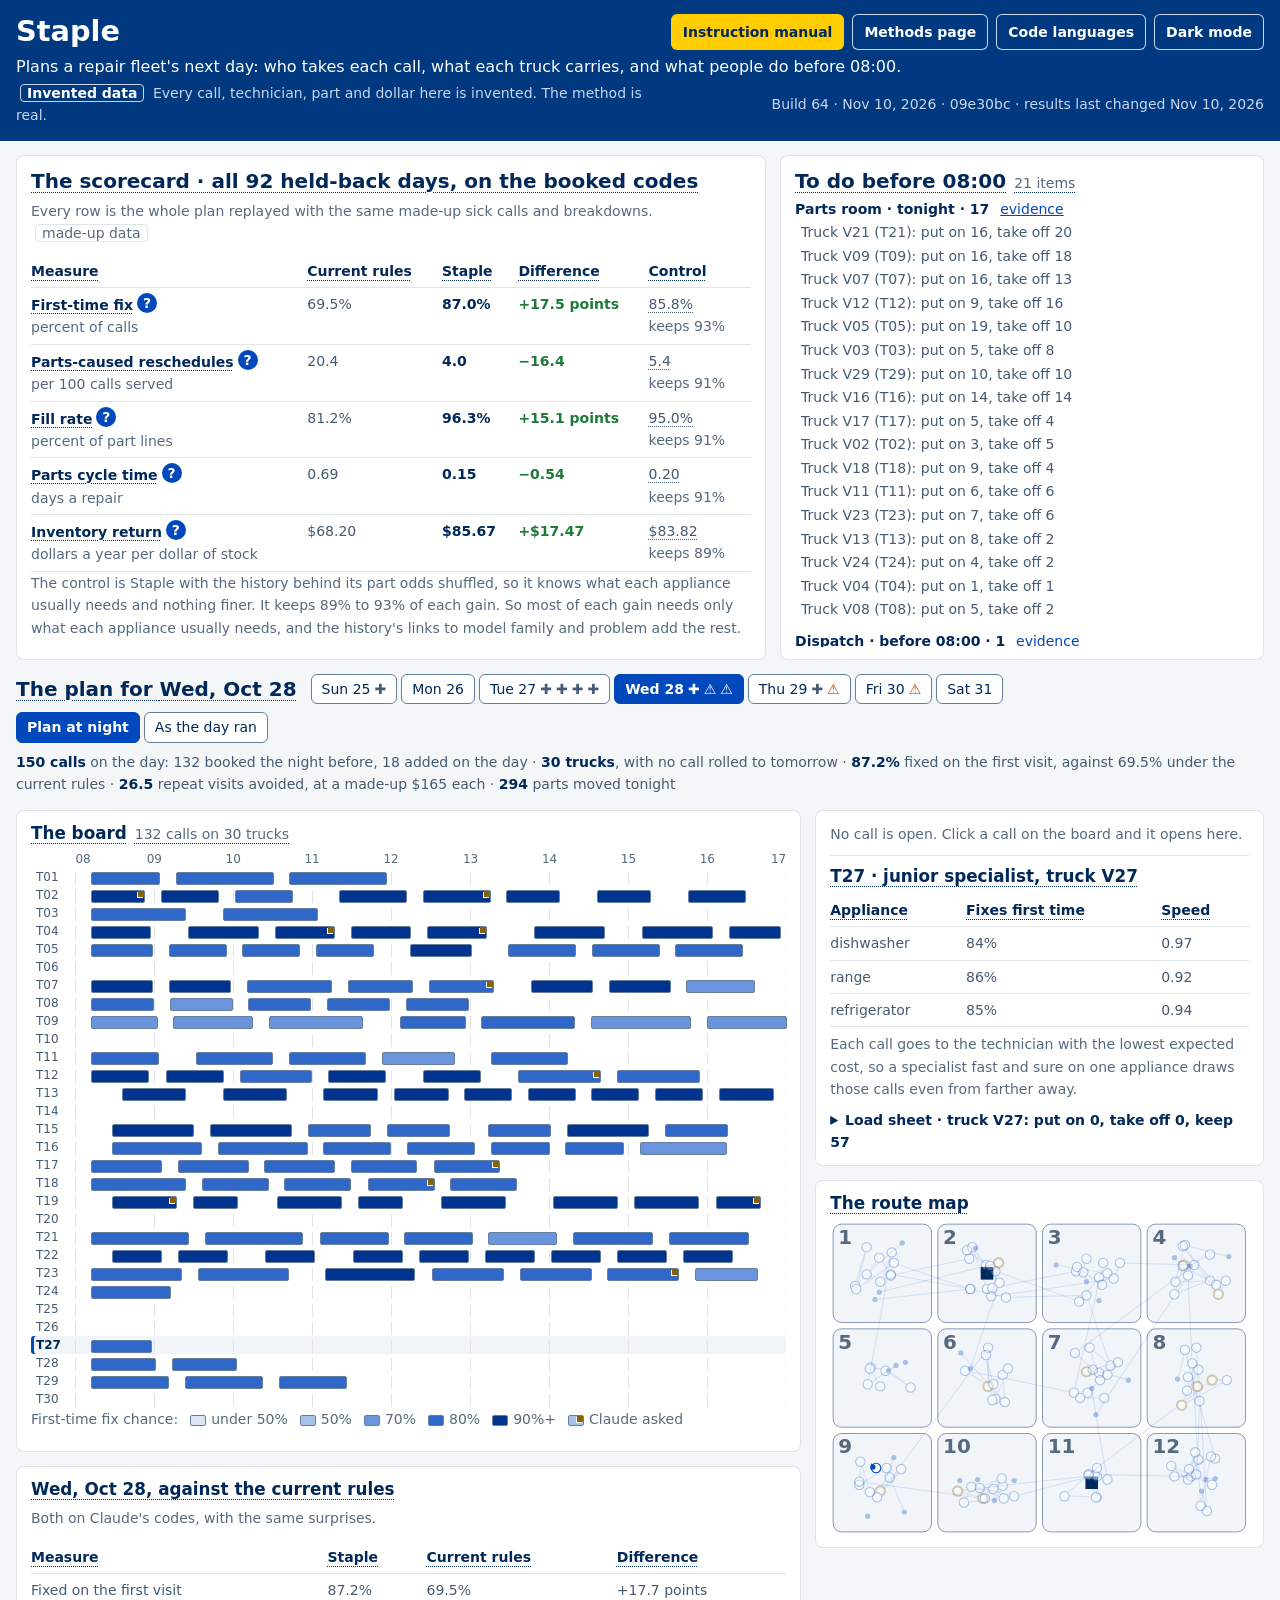
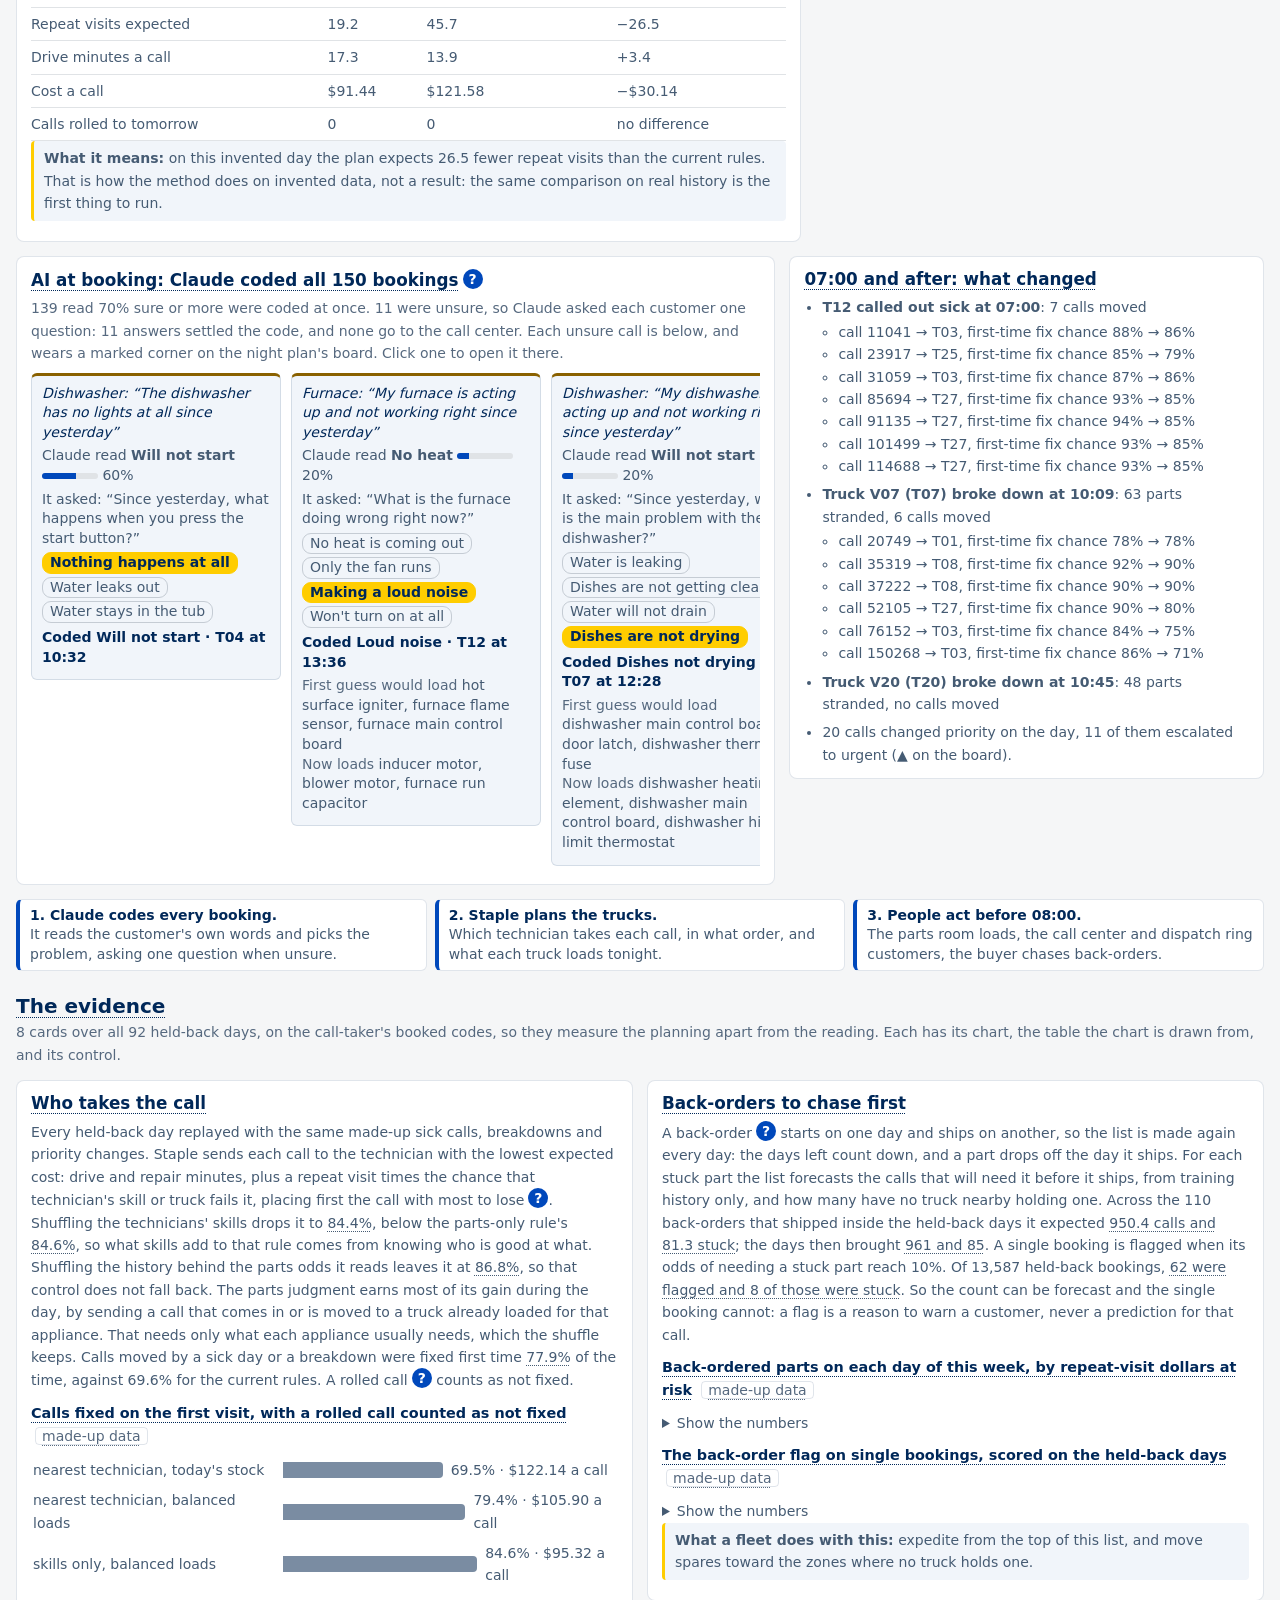
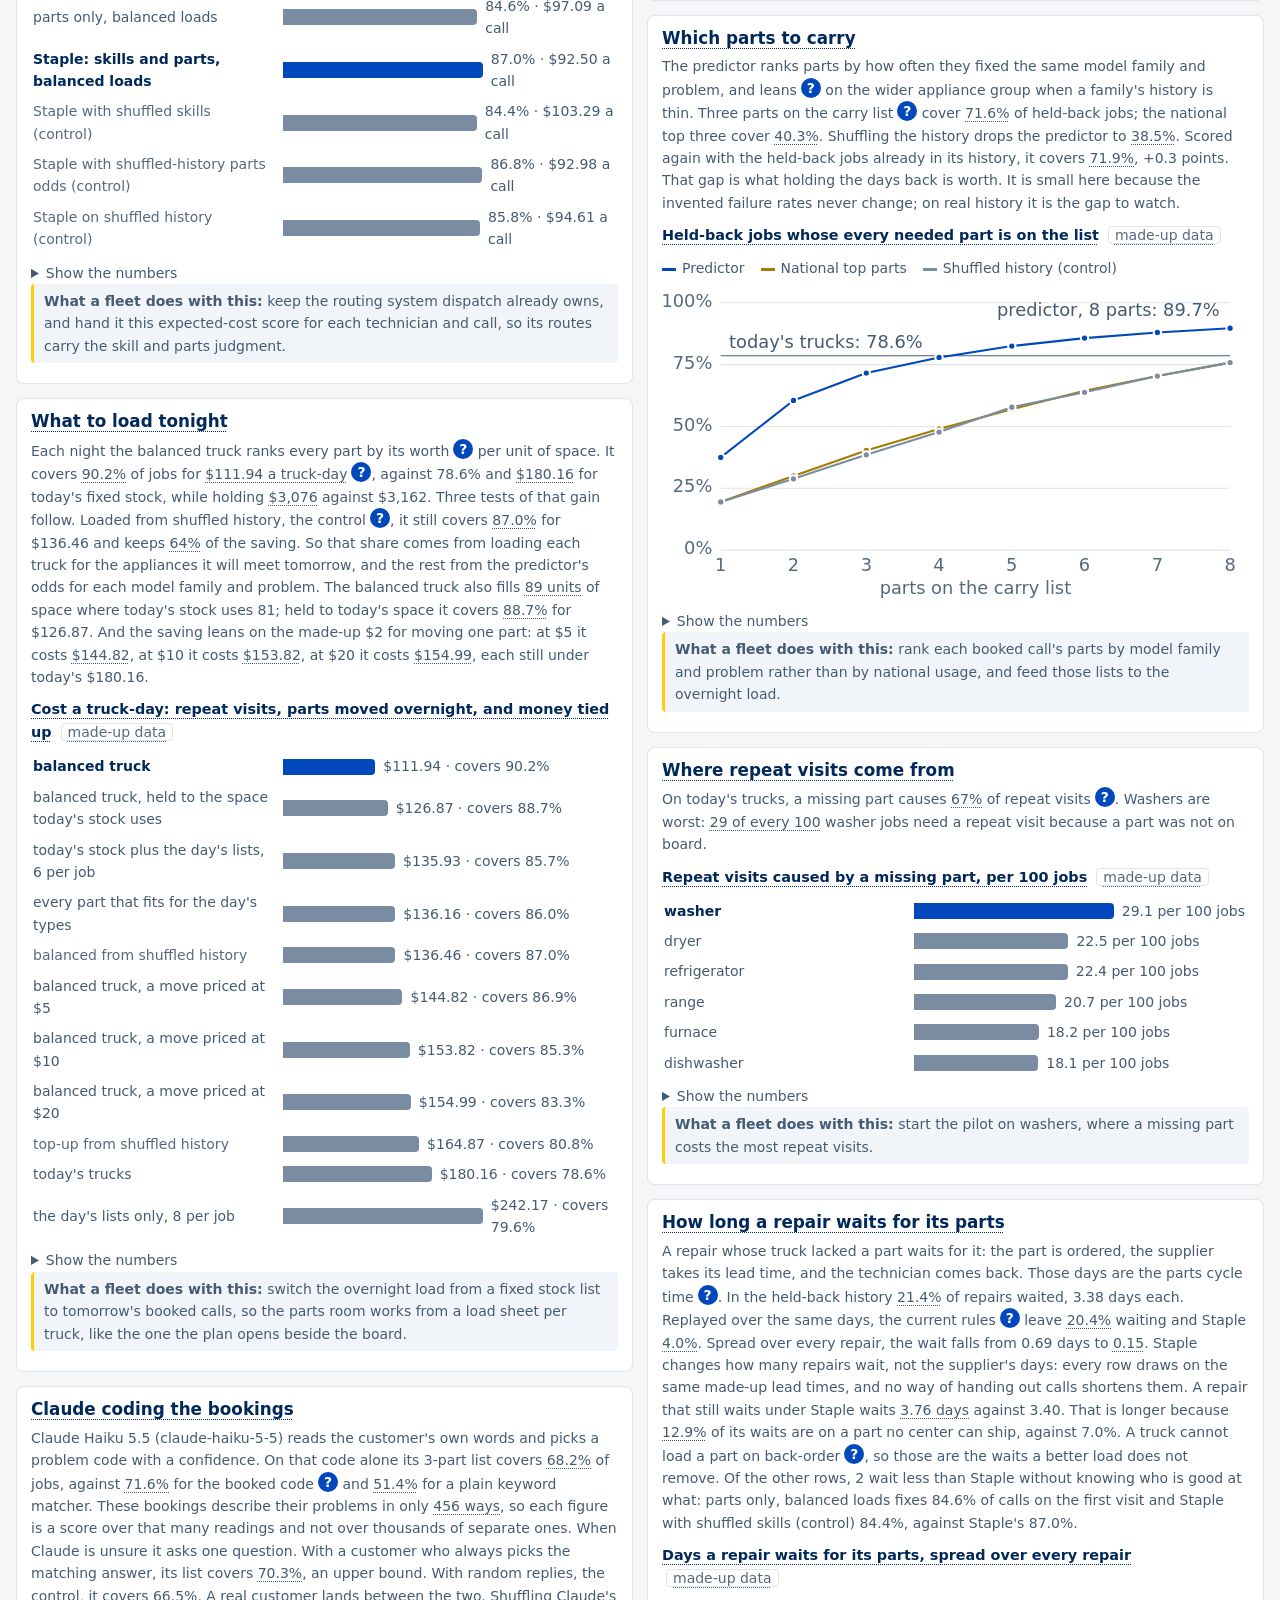
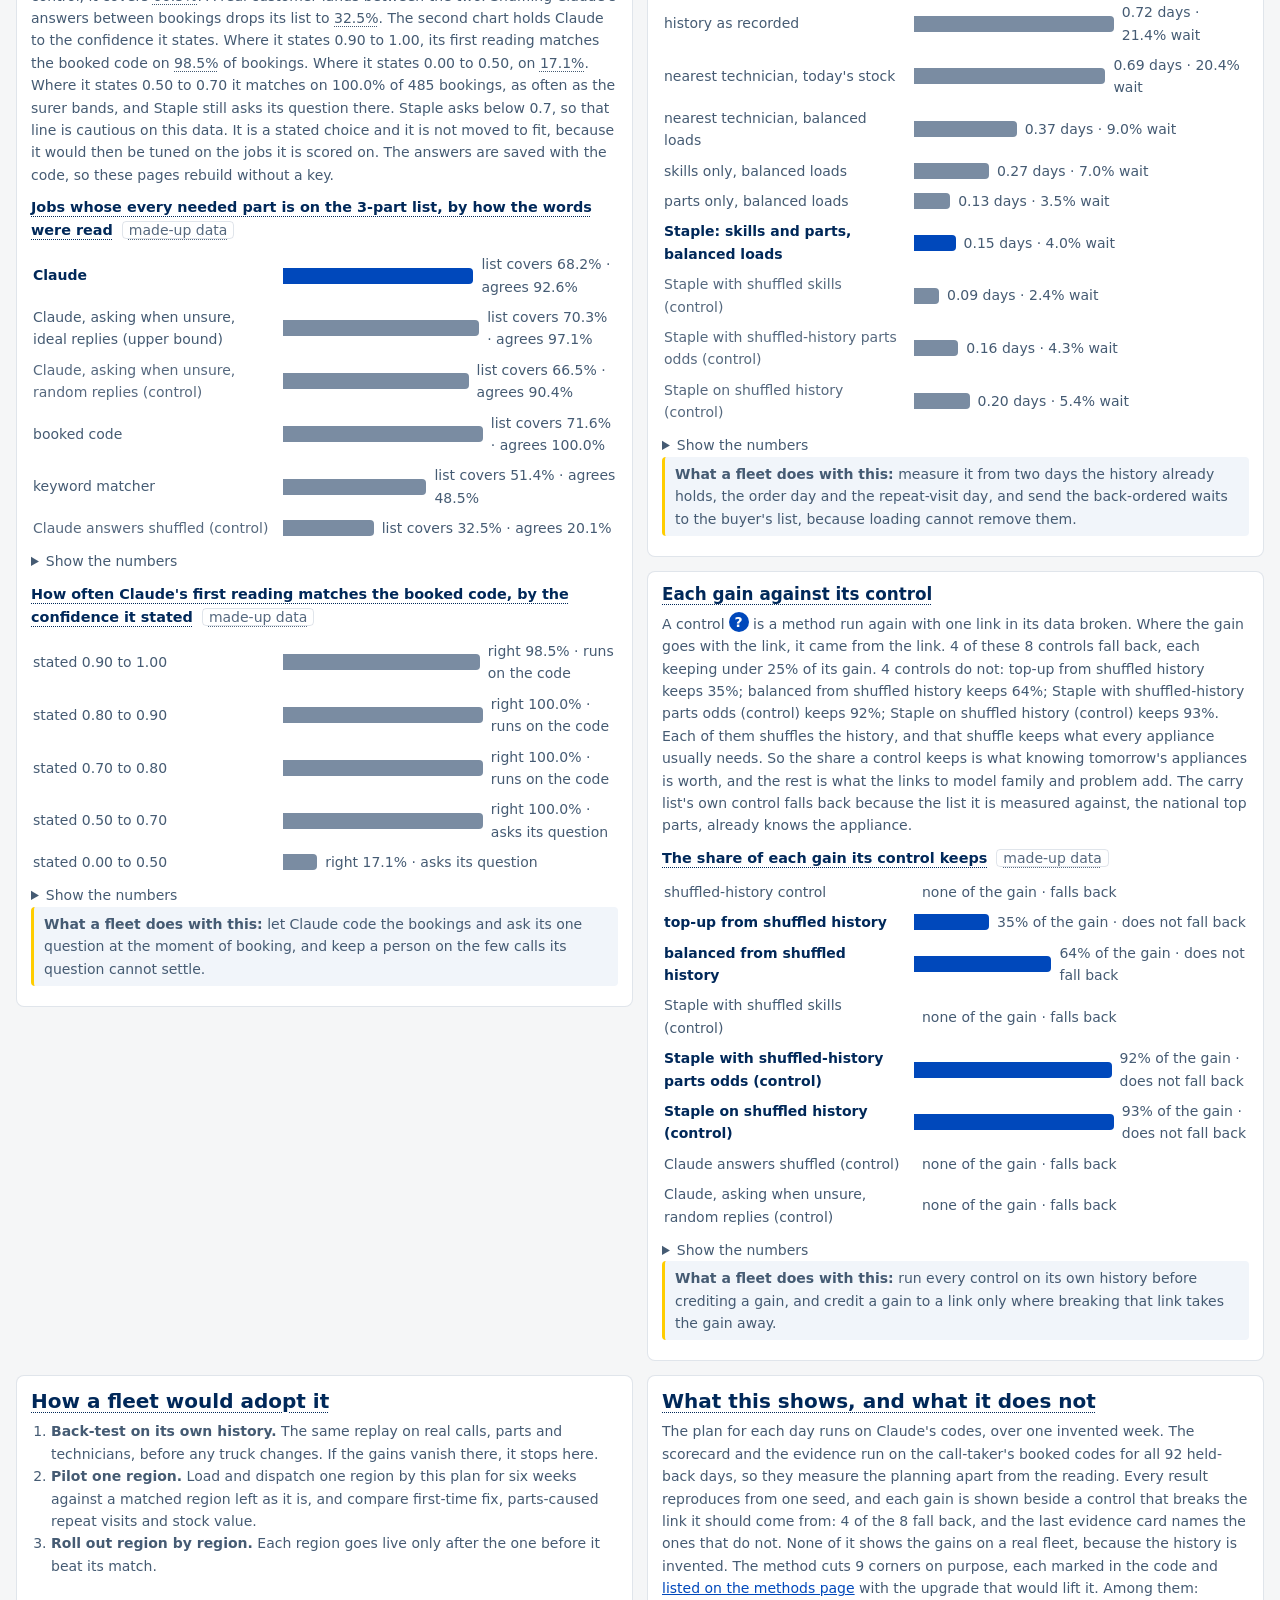
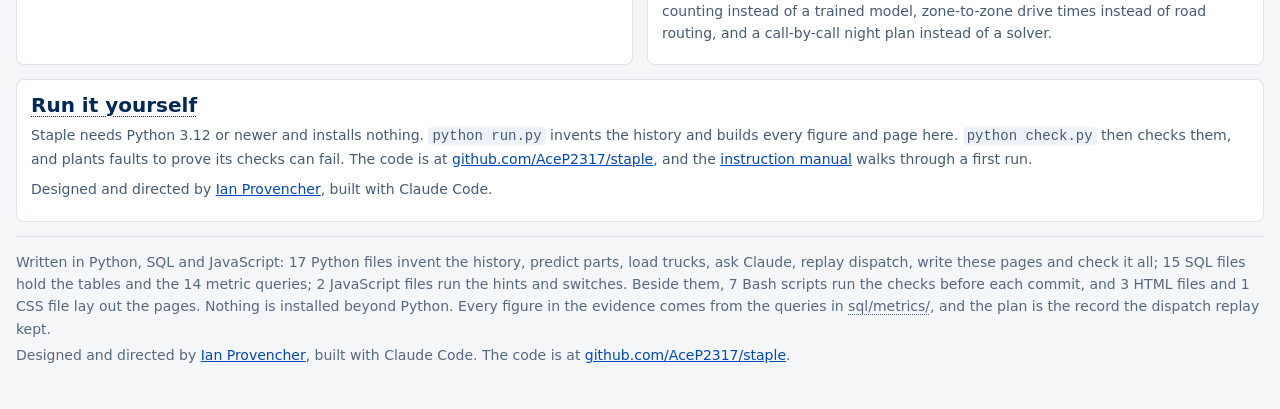
==== docs/index.html @ d25980f0 "The published pages, rebuilt with the stamp of the license and picture change" ====
<!doctype html>
<html lang="en" data-theme="light"><head><meta charset="utf-8"><meta name="viewport" content="width=device-width, initial-scale=1"><title>Staple report</title><meta name="description" content="Plans a repair fleet&#x27;s next day: who takes each call, what each truck carries, and what people do before 08:00."><meta property="og:type" content="website"><meta property="og:site_name" content="Staple"><meta property="og:title" content="Staple report"><meta property="og:description" content="Plans a repair fleet&#x27;s next day: who takes each call, what each truck carries, and what people do before 08:00."><meta property="og:url" content="https://acep2317.github.io/staple/"><meta property="og:image" content="https://acep2317.github.io/staple/card.png?v=1"><meta property="og:image:width" content="1200"><meta property="og:image:height" content="630"><meta property="og:image:alt" content="Staple: Plans a repair fleet&#x27;s next day: who takes each call, what each truck carries, and what people do before 08:00."><meta name="twitter:card" content="summary_large_image"><link rel="icon" href="icon.svg" type="image/svg+xml"><link rel="icon" href="icon-32.png" sizes="32x32"><link rel="apple-touch-icon" href="apple-touch-icon.png"><style>:root{color-scheme:light;--band:#003980;--band-ink:#ffffff;--band-2:#c9d6ea;--cta:#ffcd00;--cta-ink:#002859;
--page:#f5f6f7;--surface:#ffffff;--tint:#f1f5fa;--ink:#002859;--ink-2:#455b73;--muted:#56697f;--grid:#e0e3e6;
--axis:#c5ccd4;--edge:#677f9e;--dim:#7a8ca2;--s1:#0048bb;--s2:#a67c00;--ask:#8a6100;--ring:rgba(0,40,89,.12);--link:#0048bb;--code:#eef2f7;
--c1:#dbe6f6;--c2:#a6c1ea;--c3:#6a95dc;--c4:#2f68c8;--c5:#00348f;--on-lo:#002859;--on-3:#002859;--on-hi:#ffffff;--warn:#c2410c;--crit:#b42318;--good:#1f7a3a;--faint:.3}
:root[data-theme="dark"]{color-scheme:dark;--band:#001733;--band-ink:#f0f4fa;--band-2:#a9bad3;--cta:#ffcd00;
--cta-ink:#001733;--page:#00142e;--surface:#0b2244;--tint:#10284d;--ink:#f0f4fa;--ink-2:#b4c2d4;--muted:#97a8bc;
--grid:#1c3557;--axis:#2a4a72;--edge:#7c98c4;--dim:#6f89ac;--s1:#5b8def;--s2:#c99700;--ask:#ffcd00;--ring:rgba(255,255,255,.12);--link:#8fb3ff;--code:#132c52;
--c1:#18335c;--c2:#27508f;--c3:#5087da;--c4:#7ea5ea;--c5:#bfd4fa;--on-lo:#f0f4fa;--on-3:#00142e;--on-hi:#00142e;--warn:#fb923c;--crit:#f87171;--good:#4ade80;--faint:.55}
*{box-sizing:border-box}[hidden]{display:none!important}
body{margin:0;background:var(--page);color:var(--ink-2);font:16px/1.6 system-ui,-apple-system,"Segoe UI",sans-serif}
a{color:var(--link)}
:focus-visible{outline:2px solid var(--s1);outline-offset:1px}
.band{background:var(--band);color:var(--band-ink)}
.band-in{max-width:960px;margin:0 auto;padding:14px 16px;display:grid;grid-template-columns:minmax(0,1fr) auto;gap:2px 24px;align-items:center}
.band h1{font-size:1.8rem;line-height:1.1;margin:0;color:var(--band-ink)}
.band .lede{grid-column:1/-1;margin:2px 0 0;color:var(--band-ink)}
.band .inv{margin:0;font-size:.875rem;color:var(--band-2)}
.band .invented{color:var(--band-ink);border-color:var(--band-2);font-weight:700;margin-right:4px}
.band .stamp{margin:0;font-size:.875rem;color:var(--band-2)}
.band .inv+.stamp{text-align:right}
.band :focus-visible{outline-color:var(--band-ink)}
.actions{display:flex;flex-wrap:wrap;gap:8px;justify-content:flex-end}
.btn{display:inline-block;background:var(--cta);color:var(--cta-ink);font:inherit;font-weight:700;font-size:.875rem;text-decoration:none;
border-radius:6px;padding:7px 12px;border:0;cursor:pointer}
.btn.ghost{background:transparent;color:var(--band-ink);box-shadow:inset 0 0 0 1px var(--band-2)}
.btn.ghost[aria-pressed="true"]{background:var(--band-ink);color:var(--band);box-shadow:none}
.btn:hover{filter:brightness(1.06)}
main{max-width:960px;margin:0 auto;padding:20px 16px 48px}
h2{font-size:1.25rem;line-height:1.3;color:var(--ink);margin:0 0 8px}h3{font-size:1.05rem;line-height:1.3;color:var(--ink);margin:22px 0 6px}
h4{font-size:.875rem;color:var(--ink);margin:0 0 2px}
.hint-key{font-size:.875rem;color:var(--muted);margin:0 0 4px}
.note{border:1px solid var(--ring);background:var(--surface);border-left:4px solid var(--cta);border-radius:8px;padding:12px 14px;margin:14px 0 18px}
.score{width:100%;margin:2px 0 0}.score th,.score td{padding:5px 12px 5px 0;white-space:normal}
.score .m{font-weight:700;color:var(--ink)}.score .unit,.score .keeps{display:block;font-weight:400;color:var(--muted);font-size:.875rem}
.score .ours{font-weight:700;color:var(--ink)}.score .gain{font-weight:700;color:var(--good);white-space:nowrap}.score .keeps{white-space:nowrap}
section{margin:36px 0}section>p{margin:0 0 12px}
figure{margin:0;background:var(--surface);border:1px solid var(--ring);border-radius:8px;padding:14px}
figcaption{font-weight:700;font-size:.9rem;color:var(--ink);margin-bottom:10px}
.madeup,.invented{font-weight:400;color:var(--muted);font-size:.875rem;border:1px solid var(--ring);border-radius:4px;padding:0 6px;margin-left:4px;white-space:nowrap}
.bars{display:grid;gap:6px}
.bar-row{display:grid;grid-template-columns:minmax(9rem,15rem) 1fr;gap:10px;align-items:center;border-radius:4px;padding:1px 2px}
.bar-label{font-size:.875rem}.track{display:flex;align-items:center;gap:8px;min-width:0}
.bar{height:16px;width:calc(var(--v)*60%);border-radius:0 4px 4px 0;background:var(--dim);flex:none}
.lead .bar{background:var(--s1)}.lead .bar-label{color:var(--ink);font-weight:700}.control .bar-label{color:var(--muted)}
.bar-value{font-size:.875rem;font-variant-numeric:tabular-nums;flex:1 1 0;min-width:0}
.legend{display:flex;flex-wrap:wrap;gap:6px 16px;font-size:.875rem;margin-bottom:6px}
.key i{display:inline-block;width:14px;height:3px;vertical-align:middle;margin-right:6px}
svg{width:100%;height:auto;display:block}svg.defs{position:absolute;width:0;height:0}
.curve{min-width:480px}.gridline{stroke:var(--grid);stroke-width:1}.tick{fill:var(--muted);font-size:17px}
.ref{stroke:var(--ink-2);stroke-width:1}.ref-label,.end-label{fill:var(--ink-2);font-size:17px}
.series{fill:none;stroke-width:2;stroke-linejoin:round;stroke-linecap:round}.dot{stroke:var(--surface);stroke-width:2}
.cross{stroke:var(--muted);stroke-width:1;opacity:0}.hit{fill:transparent}
details{margin-top:10px;font-size:.875rem}summary{cursor:pointer;color:var(--ink-2)}
.scroll{overflow-x:auto}table{border-collapse:collapse;margin-top:8px;font-variant-numeric:tabular-nums;font-size:.875rem}
th,td{text-align:left;padding:5px 12px 5px 0;border-bottom:1px solid var(--grid);vertical-align:top}th{color:var(--ink);font-weight:700}
td{white-space:nowrap}.wrap td{white-space:normal}
code,pre{font-family:ui-monospace,"Cascadia Mono",Consolas,monospace;font-size:.875rem;background:var(--code);border-radius:4px}
code{padding:1px 4px}pre{padding:10px 12px;overflow-x:auto;white-space:pre-wrap;color:var(--ink)}
.formula{display:block;margin:8px 0;padding:8px 12px;background:var(--tint);border-radius:6px;color:var(--ink);overflow-x:auto;white-space:pre}
.example{border-left:3px solid var(--s1);padding:0 0 0 14px;margin:14px 0}.example h3{margin-top:0}.ex-steps{margin:6px 0;padding-left:20px}.ex-answer{margin:6px 0}
.toc{columns:2 220px;font-size:.9rem;margin:0 0 8px;padding-left:20px}
footer{color:var(--muted);font-size:.875rem;border-top:1px solid var(--grid);padding-top:14px}footer p{margin:0 0 4px}
[data-tip]{cursor:help}
button[data-tip],a[data-tip],summary[data-tip],.blk,.who,.rt,.evt,.ask,.todo-item[data-tech],.todo-item[data-call]{cursor:pointer}
.hv{text-decoration:underline dotted;text-decoration-thickness:1px;text-underline-offset:3px}
.bar-row:hover{background:var(--tint)}.bar-row:hover .bar{filter:brightness(1.12)}
th[data-tip],h2[data-tip],h3[data-tip],figcaption [data-tip]{text-decoration:underline dotted;text-decoration-thickness:1px;text-underline-offset:4px}
.q{display:inline-grid;place-items:center;width:20px;height:20px;border-radius:50%;background:var(--s1);color:var(--surface);
font:700 14px/1 system-ui,-apple-system,"Segoe UI",sans-serif;text-decoration:none;vertical-align:2px;margin-left:4px}
#tip{position:fixed;z-index:9;pointer-events:none;background:var(--surface);color:var(--ink-2);border:1px solid var(--ring);
border-top:3px solid var(--s1);border-radius:6px;padding:8px 10px;font-size:.875rem;line-height:1.45;white-space:pre-line;
box-shadow:0 4px 16px rgba(0,23,51,.18);max-width:360px}
#tip strong{display:block;color:var(--ink);margin-bottom:2px}
.report .band-in{max-width:1320px}
.report main{max-width:1320px;padding:14px 16px 40px;display:grid;gap:14px;grid-template-columns:minmax(0,1fr)}
.report section{margin:0}.report main>*{min-width:0}
.grid{display:grid;gap:14px;min-width:0;grid-template-columns:minmax(0,1fr);align-content:start}.grid>*{min-width:0}
.panel,.card,.detail{display:block;background:var(--surface);border:1px solid var(--ring);border-radius:8px;padding:12px 14px}
.panel h2,.panel h3,.card h3,.detail h3{margin:0 0 6px}.panel>p,.card>p{margin:0 0 8px;font-size:.875rem}
.sub{font-size:.875rem;color:var(--muted);margin:0 0 6px}.after{margin:8px 0 0}
.count{font-weight:400;font-size:.875rem;color:var(--muted);margin-left:8px}
.todo{display:grid;gap:10px;grid-template-columns:minmax(0,1fr)}.todo.box{max-height:17.6rem;overflow-y:auto;align-content:start}
.todo-group h3{font-size:.875rem;margin:0 0 3px}.todo-group .why{font-weight:400;margin-left:6px}
.todo-group ul{list-style:none;margin:0;padding:0;font-size:.875rem}
.todo-item{padding:2px 6px;border-radius:4px;line-height:1.4}.todo-item:hover{background:var(--tint)}
.todo-item.sel{background:var(--tint);box-shadow:inset 3px 0 0 var(--s1);color:var(--ink)}
.ai-tag{font-size:.875rem;background:var(--cta);color:var(--cta-ink);border-radius:3px;padding:0 4px;margin-right:5px}
.daybar{display:flex;flex-wrap:wrap;gap:8px 14px;align-items:center}.daybar h2{margin:0}
.days,.views{display:flex;flex-wrap:wrap;gap:4px}
.day-btn,.vbtn{font:inherit;font-size:.875rem;background:var(--surface);color:var(--ink);border:1px solid var(--edge);
border-radius:6px;padding:3px 10px;cursor:pointer}
.day-btn[aria-pressed="true"],.vbtn[aria-pressed="true"]{background:var(--s1);color:var(--on-hi);border-color:var(--s1);font-weight:700}
.day-btn i{font-style:normal;margin-left:4px}.ev-s{color:var(--ink-2)}.ev-b{color:var(--warn)}.day-btn[aria-pressed="true"] i{color:inherit}
.dayline{flex:1 1 100%;margin:0;font-size:.875rem}.fact b{color:var(--ink)}
.board{font-size:.75rem;min-width:0}
.row{display:grid;grid-template-columns:2.4rem minmax(0,1fr);gap:6px;align-items:center;height:18px;border-radius:3px}
.row.sel{background:var(--tint);box-shadow:inset 3px 0 0 var(--s1)}.row.sel .who{color:var(--ink);font-weight:700}
.who{font-variant-numeric:tabular-nums;padding-left:5px;border-radius:3px}
.lane{position:relative;height:13px;background:linear-gradient(90deg,var(--grid) 1px,transparent 1px) 0 0/11.111% 100%}
.ticks{height:16px;background:none}.ticks span{position:absolute;top:0;transform:translateX(-50%);color:var(--muted);line-height:16px}
.ticks span:first-child{transform:none}.ticks span:last-child{transform:translateX(-100%)}
.blk{position:absolute;top:0;bottom:0;border:1px solid var(--edge);border-radius:2px;overflow:hidden;white-space:nowrap;
font-size:.75rem;line-height:11px;padding-left:2px;container-type:inline-size}
@container (max-width:54px){.fr{display:none}}
.c1{background:var(--c1);color:var(--on-lo)}.c2{background:var(--c2);color:var(--on-lo)}.c3{background:var(--c3);color:var(--on-3)}
.c4{background:var(--c4);color:var(--on-hi)}.c5{background:var(--c5);color:var(--on-hi)}
.blk.ai::before,.sw.ai::before{content:"";position:absolute;top:0;right:0;width:6px;height:6px;background:var(--ask);box-shadow:-1px 1px 0 var(--surface)}
.blk.moved,.sw.moved{box-shadow:0 0 0 1px var(--surface),0 0 0 3px var(--warn);font-weight:700}
.blk.unpl,.sw.unpl{border:2px dashed var(--edge);background-clip:padding-box}
.blk.miss,.sw.miss{box-shadow:inset 0 -3px 0 var(--crit),inset 0 -4px 0 var(--surface)}
.blk.moved.miss{box-shadow:inset 0 -3px 0 var(--crit),inset 0 -4px 0 var(--surface),0 0 0 1px var(--surface),0 0 0 3px var(--warn)}
.blk.up::before,.sw.up::before{content:"";position:absolute;right:1px;top:1px;border:5px solid transparent;border-top:0;border-bottom:8px solid var(--surface)}
.blk.up::after,.sw.up::after{content:"";position:absolute;right:3px;top:3px;border:3px solid transparent;border-top:0;border-bottom:5px solid var(--ink)}
.blk:hover{outline:2px solid var(--ink);z-index:2}
.blk.on{outline:3px solid var(--ink);outline-offset:1px;z-index:3}
.lane-note{position:absolute;inset:0;display:flex;align-items:center;padding-left:6px;border-radius:2px;color:var(--ink);white-space:nowrap;overflow:hidden;
background:repeating-linear-gradient(135deg,var(--tint) 0 4px,var(--axis) 4px 6px)}
.dead{position:absolute;top:0;bottom:0;right:0;background:repeating-linear-gradient(135deg,transparent 0 4px,var(--axis) 4px 6px)}
.brk{position:absolute;top:-2px;left:var(--at);max-width:calc(100% - var(--at));z-index:1;white-space:nowrap;overflow:hidden;
text-overflow:ellipsis;background:var(--surface);color:var(--warn);font-weight:700;line-height:17px;padding:0 4px;border-left:2px solid var(--warn)}
body:not([data-view="ran"]) .v-ran,body[data-view="ran"] .v-night{display:none}
.legend-line{display:flex;flex-wrap:wrap;gap:3px 12px;align-items:center;font-size:.875rem;color:var(--muted);margin:10px 0 0}
.legend-line .v-night,.legend-line .v-ran{display:contents}
.sw{position:relative;display:inline-block;width:16px;height:11px;border:1px solid var(--edge);border-radius:2px;vertical-align:middle;margin-right:5px}
.sw.moved{margin:0 8px 0 3px}
.detail .empty{color:var(--muted);font-size:.875rem;margin:0}
.call-open{padding-bottom:10px;margin-bottom:10px;border-bottom:1px solid var(--grid)}
.call-open p{margin:0 0 3px;font-size:.875rem}.call-open h3{margin:0 0 6px}
.tech-card table{width:100%;margin:0 0 6px}.sheet{margin-top:8px}.sheet summary{color:var(--ink);font-weight:700}
.sheet .sub{margin:6px 0 0}
table.load,table.cmp{width:100%;margin-top:4px}table.load td,table.cmp td{white-space:normal}
table.cmp th,table.cmp td{padding-right:8px}table.cmp td:not(:first-child){white-space:nowrap}
tr.put-on td:first-child{color:var(--good);font-weight:700}tr.take-off td:first-child{color:var(--crit);font-weight:700}
.keep{font-size:.875rem;margin:6px 0 0}
.map{min-width:296px;max-width:560px;margin:0 auto}
.map .zone{fill:var(--tint);stroke:var(--edge);stroke-width:.75}.map .zone-n,.brk-map{fill:var(--muted);font-size:19px;font-weight:700}
.brk-map{fill:var(--warn)}.map .center{fill:var(--ink)}
.rt polyline{fill:none;stroke:var(--s1);stroke-width:1;opacity:.4;stroke-linejoin:round}
.rt .stop{fill:var(--surface);stroke:var(--s1);stroke-width:1}.rt .stop.ai{stroke:var(--ask);stroke-width:2}
.rt .home{fill:var(--s1)}.rt .hand{stroke:var(--warn);stroke-width:1.3;stroke-dasharray:3 2}.rt .stop.moved{stroke:var(--warn);stroke-width:2}
.has-sel .rt{opacity:var(--faint)}.has-sel .rt.sel{opacity:1}.rt.sel polyline{stroke-width:2.4;opacity:1;marker-mid:url(#leg)}.leg{fill:var(--s1)}
.asks{display:flex;align-items:flex-start;gap:10px;overflow-x:auto;padding-bottom:6px;scroll-snap-type:x proximity}
.ask{flex:0 0 250px;scroll-snap-align:start;background:var(--tint);border:1px solid var(--ring);border-top:3px solid var(--ask);
border-radius:6px;padding:8px 10px;font-size:.875rem;line-height:1.4}
.ask p{margin:0 0 4px}.ask .said{color:var(--ink);font-style:italic}.ask .then{font-weight:700;color:var(--ink)}
.ask .parts span{color:var(--muted)}.ask:hover{outline:2px solid var(--ink);outline-offset:-1px}
.conf{display:inline-block;width:56px;height:6px;border-radius:3px;background:var(--grid);vertical-align:middle;overflow:hidden}
.conf i{display:block;height:100%;background:var(--s1)}
.opts{display:flex;flex-wrap:wrap;gap:3px;list-style:none;margin:2px 0 5px;padding:0}.opts li{border:1px solid var(--axis);border-radius:9px;padding:0 7px}
.opts .pick{background:var(--cta);color:var(--cta-ink);border-color:var(--cta);font-weight:700}
.morning{margin:0;padding-left:18px;font-size:.875rem}.morning ul{margin:2px 0 6px;padding-left:16px}
.evt:hover>strong{text-decoration:underline}
.do{font-size:.875rem;background:var(--tint);border-left:3px solid var(--cta);padding:6px 10px;border-radius:4px;margin:10px 0 0}
.how{display:grid;gap:8px;list-style:none;margin:0;padding:0;font-size:.875rem;line-height:1.4;grid-template-columns:minmax(0,1fr)}
.how li{background:var(--surface);border:1px solid var(--ring);border-left:4px solid var(--s1);border-radius:6px;padding:6px 10px}
.how strong{display:block;color:var(--ink)}
.evidence-head h2{margin:8px 0 2px}.evidence-head .sub{margin:0}
.evidence{columns:2 440px;column-gap:14px}.evidence .card{break-inside:avoid;margin:0 0 14px;scroll-margin-top:12px}
.card figure{border:0;padding:0;margin-top:10px}
.steps{margin:0;padding-left:20px;font-size:.875rem}
.flash{animation:flash 1.6s}@keyframes flash{from{box-shadow:0 0 0 3px var(--s1)}to{box-shadow:0 0 0 3px transparent}}
@media (min-width:900px){
.split-top{grid-template-columns:minmax(0,1.55fr) minmax(0,1fr)}
.slot{position:relative}.slot>.todo-panel{position:absolute;inset:0;display:flex;flex-direction:column}
.slot .todo.box{max-height:none;flex:1;min-height:0}
.work{grid-template-columns:minmax(0,1.75fr) minmax(280px,1fr)}
.two{grid-template-columns:minmax(0,1.6fr) minmax(0,1fr)}.pair{grid-template-columns:repeat(2,minmax(0,1fr))}
.how{grid-template-columns:repeat(3,minmax(0,1fr))}}
@media (max-width:760px){.band-in{grid-template-columns:minmax(0,1fr)}.actions{justify-content:flex-start;margin:6px 0}
.band .inv+.stamp{text-align:left}.band h1{font-size:1.6rem}}
@media (max-width:620px){.bar-row{grid-template-columns:1fr;gap:2px}.bar{width:calc(var(--v)*45%)}
.score thead .ctl{display:none}.score tr{display:grid;grid-template-columns:minmax(0,1.3fr) minmax(0,.85fr) minmax(0,.85fr) minmax(0,1.2fr);column-gap:6px;border-bottom:1px solid var(--grid)}
.score th,.score td{border-bottom:0;padding-right:0}.score .gain{white-space:normal}
.score td.ctl{grid-column:2/-1;text-align:right;padding-top:0;color:var(--muted)}.score td.ctl::before{content:"control "}
.score td.ctl .keeps{display:inline;margin-left:6px}}
@media (prefers-reduced-motion:reduce){.flash{animation:none}}
@media print{body{background:#fff;font-size:11pt}.band{background:none;color:#000;border-bottom:1px solid #000}
.band h1,.band .lede,.band .inv,.band .stamp,.band .invented{color:#000}
.actions,#tip,.days,.views,.q,.why{display:none}.call-open:not([data-call]){display:none}.band-in,main,.report main{max-width:none;padding-left:0;padding-right:0}
.grid,.report main{display:block}.grid>*,.report main>*{margin-bottom:10pt}
.slot>.todo-panel{position:static;display:block}.todo.box,.slot .todo.box{max-height:none;overflow:visible}
.asks{flex-wrap:wrap;overflow:visible}.scroll{overflow:visible}.evidence{columns:1}
.panel,.card,.detail,figure,.ask,tr{break-inside:avoid}h2,h3{break-after:avoid}
.blk,.sw,.bar,.conf i,.lane-note,.dead,.ai-tag,.opts .pick{-webkit-print-color-adjust:exact;print-color-adjust:exact}
a[href^="http"]::after{content:" (" attr(href) ")";font-weight:400}}
</style><script>try{if(localStorage.getItem("staple-theme")==="dark")document.documentElement.dataset.theme="dark"}catch(e){console.warn("Staple: the saved light/dark choice could not be read",e)}</script></head><body class="report" data-view="night" data-chosen="T27"><header class="band"><div class="band-in"><h1 data-tip="Staple
Plans a repair fleet's next day on invented history: Claude codes the bookings, Staple routes the technicians and loads the trucks, and people act on a to-do list before 08:00.">Staple</h1><nav class="actions" aria-label="Pages and display"><a class="btn" href="manual.html" target="_blank" rel="noopener" data-tip="Instruction manual
Opens the instruction manual in a new tab: what each figure means, every label, every threshold, and what Staple cannot tell you.">Instruction manual</a><a class="btn ghost" href="method.html" target="_blank" rel="noopener" data-tip="Methods page
Opens the methods page in a new tab: every formula, every rule of the replays, the prompts, the queries and the checks.">Methods page</a><a class="btn ghost" href="languages.html" target="_blank" rel="noopener" data-tip="Code languages
Opens the code languages page in a new tab: what Staple is written in, where each part runs, and every program it starts.">Code languages</a><button type="button" class="btn ghost" data-theme-toggle aria-pressed="false" data-tip="Dark mode
The page opens light. This switches it to dark and back, and this browser remembers the choice.">Dark mode</button></nav><p class="lede">Plans a repair fleet&#x27;s next day: who takes each call, what each truck carries, and what people do before 08:00.</p><p class="inv"><span class="invented" data-tip="Invented data
160,000 jobs from seed 2026, with wrong descriptions, thin model histories and patternless failures planted on purpose. No real company, customer, part or technician.">Invented data</span> Every call, technician, part and dollar here is invented. The method is real.</p><p class="stamp"><span class="build-stamp" data-tip="Build 64 · Nov 10, 2026 · 09e30bc
The build that made this page: how many changes the repository held at the change it was built from, the day of that change, and its short code. A + means it was built from changes not yet saved. A fresh clone of the repository builds this same stamp.">Build 64 · Nov 10, 2026 · 09e30bc</span> · results last changed <span class="content-day" data-tip="Nov 10, 2026
The last day any code, query or cached answer that feeds these pages changed. A rebuild that moved nothing keeps it.">Nov 10, 2026</span></p></div></header><main><svg class="defs" aria-hidden="true" focusable="false"><defs><marker id="leg" viewBox="0 0 8 8" refX="4" refY="4" markerWidth="8" markerHeight="8" markerUnits="userSpaceOnUse" orient="auto"><path class="leg" d="M1 1 7 4 1 7z"/></marker></defs></svg><div class="grid split-top"><section class="panel score-panel" id="scorecard"><h2 data-tip="The scorecard
Source: sql/metrics/scorecard.sql. The scorecard: five measures of the whole plan, replayed over the held-back days. Each is given under the fleet's current rules (the nearest technician on today's stock), under Staple, and under Staple's control, which runs Staple on shuffled history. The difference, and the share of it the control keeps, are worked from the figures as shown. Parts-caused reschedules count the calls served whose truck lacked a needed part. Fill rate is the share of the part lines those calls needed that were aboard. Inventory return is the repeat-visit dollars a year the stock avoids per dollar of stock aboard, counting only calls that needed a part.
It runs on the call-taker's booked codes, so it measures the planning apart from the reading.">The scorecard · all 92 held-back days, on the booked codes</h2><p class="sub">Every row is the whole plan replayed with the same made-up sick calls and breakdowns. <span class="invented" data-tip="Invented history
160,000 jobs from seed 2026. No real company, customer, part or technician. The method is real; these figures are not.">made-up data</span></p><div class="scroll"><table class="score"><thead><tr><th data-tip="Measure
What the row counts, and the unit it is counted in.">Measure</th><th data-tip="Current rules
What the invented fleet does now, and what every gain is measured against: each call goes to the nearest qualified technician, driving today's fixed truck stock.">Current rules</th><th data-tip="Staple
Each call goes to the technician with the lowest expected cost, on a truck loaded for the calls booked on it.">Staple</th><th data-tip="Difference
Staple's figure less the current rules', from the two figures as shown.">Difference</th><th class="ctl" data-tip="Control
Staple on shuffled history (control): Staple with the history behind its part odds shuffled. Under its figure is the share of the difference it keeps.">Control</th></tr></thead><tbody><tr><td class="m" data-tip="First-time fix
A repair finished on the technician's first visit: every needed part was on the truck, and the repair held.
Higher is better. Counted in percent of calls."><span class="hv">First-time fix</span><a class="q" href="manual.html#term-first-time-fix" target="_blank" rel="noopener" data-tip="First-time fix
A repair finished on the technician's first visit: every needed part was on the truck, and the repair held.
The ? opens the manual at this word.">?</a><span class="unit">percent of calls</span></td><td>69.5%</td><td class="ours">87.0%</td><td class="gain">+17.5 points</td><td class="ctl" data-tip="Staple on shuffled history (control): 85.8%
The current rules 69.5%, Staple 87.0%. The control keeps 93% of that difference."><span class="hv">85.8%</span><span class="keeps">keeps 93%</span></td></tr><tr><td class="m" data-tip="Parts-caused reschedules
Calls whose truck lacked a needed part, so the repair is put off to a repeat visit whatever the technician's skill. Counted per 100 calls served.
Lower is better. Counted in per 100 calls served."><span class="hv">Parts-caused reschedules</span><a class="q" href="manual.html#term-parts-caused-reschedules" target="_blank" rel="noopener" data-tip="Parts-caused reschedules
Calls whose truck lacked a needed part, so the repair is put off to a repeat visit whatever the technician's skill. Counted per 100 calls served.
The ? opens the manual at this word.">?</a><span class="unit">per 100 calls served</span></td><td>20.4</td><td class="ours">4.0</td><td class="gain">−16.4</td><td class="ctl" data-tip="Staple on shuffled history (control): 5.4
The current rules 20.4, Staple 4.0. The control keeps 91% of that difference."><span class="hv">5.4</span><span class="keeps">keeps 91%</span></td></tr><tr><td class="m" data-tip="Fill rate
Of the part lines the calls needed, the share already on the truck that came. A call that needs two parts is two lines.
Higher is better. Counted in percent of part lines."><span class="hv">Fill rate</span><a class="q" href="manual.html#term-fill-rate" target="_blank" rel="noopener" data-tip="Fill rate
Of the part lines the calls needed, the share already on the truck that came. A call that needs two parts is two lines.
The ? opens the manual at this word.">?</a><span class="unit">percent of part lines</span></td><td>81.2%</td><td class="ours">96.3%</td><td class="gain">+15.1 points</td><td class="ctl" data-tip="Staple on shuffled history (control): 95.0%
The current rules 81.2%, Staple 96.3%. The control keeps 91% of that difference."><span class="hv">95.0%</span><span class="keeps">keeps 91%</span></td></tr><tr><td class="m" data-tip="Parts cycle time
The days a repair waits for its parts: from the visit that lacked one to the repeat visit that brings it.
Lower is better. Counted in days a repair."><span class="hv">Parts cycle time</span><a class="q" href="manual.html#term-parts-cycle-time" target="_blank" rel="noopener" data-tip="Parts cycle time
The days a repair waits for its parts: from the visit that lacked one to the repeat visit that brings it.
The ? opens the manual at this word.">?</a><span class="unit">days a repair</span></td><td>0.69</td><td class="ours">0.15</td><td class="gain">−0.54</td><td class="ctl" data-tip="Staple on shuffled history (control): 0.20
The current rules 0.69, Staple 0.15. The control keeps 91% of that difference."><span class="hv">0.20</span><span class="keeps">keeps 91%</span></td></tr><tr><td class="m" data-tip="Inventory return
The repeat-visit dollars a year a truck's stock avoids, per dollar of stock aboard. A call counts when it needed a part and every part was aboard, at $165 a repeat visit (made up).
Higher is better. Counted in dollars a year per dollar of stock."><span class="hv">Inventory return</span><a class="q" href="manual.html#term-inventory-return" target="_blank" rel="noopener" data-tip="Inventory return
The repeat-visit dollars a year a truck's stock avoids, per dollar of stock aboard. A call counts when it needed a part and every part was aboard, at $165 a repeat visit (made up).
The ? opens the manual at this word.">?</a><span class="unit">dollars a year per dollar of stock</span></td><td>$68.20</td><td class="ours">$85.67</td><td class="gain">+$17.47</td><td class="ctl" data-tip="Staple on shuffled history (control): $83.82
The current rules $68.20, Staple $85.67. The control keeps 89% of that difference."><span class="hv">$83.82</span><span class="keeps">keeps 89%</span></td></tr></tbody></table></div><p class="sub after">The control is Staple with the history behind its part odds shuffled, so it knows what each appliance usually needs and nothing finer. It keeps 89% to 93% of each gain. So most of each gain needs only what each appliance usually needs, and the history's links to model family and problem add the rest.</p></section><div class="slot"><section class="panel todo-panel" data-day="2026-10-25" hidden><h2 data-tip="To do before 08:00
What people act on, by owner. Click an item to light up its truck and open the call or the load sheet it names in the plan below. Each owner's evidence link opens the card behind that kind of action.">To do before 08:00<span class="count">32 items</span></h2><div class="todo box"><div class="todo-group"><h3>Parts room · tonight · 24 <a class="why" href="#proof-inventory_roi" data-proof="inventory_roi" data-tip="Why these items
Opens the evidence card behind this kind of action: What to load tonight.">evidence</a></h3><ul><li class="todo-item" data-tech="T12" data-tip="Truck V12 (T12): put on 20, take off 4
Put on: oven door gasket, dishwasher high-limit thermostat, vent fan motor, rinse aid dispenser, chopper blade, filter assembly, convection fan motor, oven thermostat, wash arm mount, touch control panel, thermal cutoff, oven relay board, dishwasher drain hose, check valve, dishwasher detergent dispenser, power terminal block, dishwasher thermal fuse, door spring kit, burner orifice kit, door latch assembly. Take off: blower motor, inducer motor, ice maker assembly, door boot seal." tabindex="0">Truck V12 (T12): put on 20, take off 4</li><li class="todo-item" data-tech="T21" data-tip="Truck V21 (T21): put on 17, take off 5
Put on: washer drive belt, washer drive motor, filter assembly, washer drain hose, fill hoses, tub seal, coin trap filter, shift actuator, motor coupler, ice level arm, motor control board, fill tube heater, lid switch, wash arm mount, chopper blade, spark electrode, dishwasher detergent dispenser. Take off: blower motor, inducer motor, bake element, drum rollers, gas safety valve." tabindex="0">Truck V21 (T21): put on 17, take off 5</li><li class="todo-item" data-tech="T18" data-tip="Truck V18 (T18): put on 21, take off 8
Put on: refrigerator door gasket, sealed-system compressor, thermistor, dryer high-limit thermostat, air duct seal, moisture sensor, lint screen housing, dryer flame sensor, rear drum seal, door hinge cam, timer, inverter board, refrigerator door switch, dryer blower wheel, element terminal kit, overload protector, damper control assembly, refrigerator run capacitor, defrost drain heater, compressor grommets, ice level arm. Take off: blower motor, inducer motor, circulation pump, door boot seal, shock absorbers, spray arm, bake element, gas safety valve." tabindex="0">Truck V18 (T18): put on 21, take off 8</li><li class="todo-item" data-tech="T05" data-tip="Truck V05 (T05): put on 21, take off 5
Put on: dryer high-limit thermostat, moisture sensor, dryer blower wheel, rear drum seal, exhaust duct, dryer flame sensor, lint screen housing, refrigerator door switch, refrigerator door gasket, start switch, fill tube heater, air duct seal, element terminal kit, door catch, ice level arm, damper control assembly, thermistor, timer, motor pulley, drum glide bearings, compressor grommets. Take off: blower motor, inducer motor, circulation pump, door boot seal, gas safety valve." tabindex="0">Truck V05 (T05): put on 21, take off 5</li><li class="todo-item" data-tech="T08" data-tip="Truck V08 (T08): put on 16, take off 3
Put on: refrigerator door gasket, water filter housing, defrost drain heater, drain pan, air duct seal, start switch, fill tube heater, ice level arm, door hinge cam, refrigerator door switch, drum glide bearings, rear drum seal, dryer blower wheel, door catch, timer, damper control assembly. Take off: blower motor, inducer motor, tub bearing kit." tabindex="0">Truck V08 (T08): put on 16, take off 3</li><li class="todo-item" data-tech="T23" data-tip="Truck V23 (T23): put on 19, take off 6
Put on: washer drive belt, washer drive motor, refrigerator door gasket, washer drain hose, tub seal, motor coupler, coin trap filter, fill hoses, dryer high-limit thermostat, motor control board, moisture sensor, element terminal block, oven relay board, thermal cutoff, shift actuator, overload protector, rear drum seal, thermistor, wiring harness. Take off: blower motor, inducer motor, dishwasher heating element, circulation pump, dishwasher door gasket, spray arm." tabindex="0">Truck V23 (T23): put on 19, take off 6</li><li class="todo-item" data-tech="T16" data-tip="Truck V16 (T16): put on 19, take off 7
Put on: sealed-system compressor, refrigerator door gasket, spark electrode, inverter board, refrigerator run capacitor, overload protector, washer drain hose, coin trap filter, dishwasher thermal fuse, thermistor, refrigerator door switch, air duct seal, damper control assembly, burner cap set, burner orifice kit, defrost drain heater, dishwasher door switch, user control panel, door hinge cam. Take off: circulation pump, door boot seal, blower motor, inducer motor, spray arm, drum rollers, gas safety valve." tabindex="0">Truck V16 (T16): put on 19, take off 7</li><li class="todo-item" data-tech="T17" data-tip="Truck V17 (T17): put on 19, take off 3
Put on: oven relay board, dryer high-limit thermostat, dryer blower wheel, fan blade, filter assembly, refrigerator door switch, chopper blade, compressor grommets, wash arm mount, dishwasher drain hose, rear drum seal, drum glide bearings, element terminal block, check valve, element terminal kit, dishwasher detergent dispenser, dryer flame sensor, thermal cutoff, overload protector. Take off: blower motor, inducer motor, door boot seal." tabindex="0">Truck V17 (T17): put on 19, take off 3</li><li class="todo-item" data-tech="T01" data-tip="Truck V01 (T01): put on 16, take off 3
Put on: washer drive belt, washer drain hose, coin trap filter, suspension springs, tub spider arm, counterweight bolts, fan blade, compressor grommets, fill hoses, drum glide bearings, refrigerator door switch, rear drum seal, wiring harness, lid switch, motor coupler, shift actuator. Take off: blower motor, inducer motor, circulation pump." tabindex="0">Truck V01 (T01): put on 16, take off 3</li><li class="todo-item" data-tech="T07" data-tip="Truck V07 (T07): put on 20, take off 4
Put on: oven door gasket, tub gasket, door spring kit, hose clamp kit, thermistor, pressure switch hose, convection fan motor, oven relay board, element terminal block, air duct seal, motor pulley, oven thermostat, thermal cutoff, flue pipe gasket, condensate trap, damper control assembly, refrigerator door switch, blower door switch, rear drum seal, dishwasher door switch. Take off: blower motor, inducer motor, door boot seal, shock absorbers." tabindex="0">Truck V07 (T07): put on 20, take off 4</li><li class="todo-item" data-tech="T03" data-tip="Truck V03 (T03): put on 16, take off 5
Put on: fill hoses, dishwasher thermal fuse, user control panel, filter assembly, lid switch, dishwasher drain hose, blower motor mount, wiring harness, check valve, motor pulley, chopper blade, user interface board, inlet screen filter, dishwasher door switch, inducer gasket, washer drive belt. Take off: evaporator fan motor, condenser fan motor, ice maker assembly, bake element, refrigerator main control board." tabindex="0">Truck V03 (T03): put on 16, take off 5</li><li class="todo-item" data-tech="T29" data-tip="Truck V29 (T29): put on 16, take off 3
Put on: refrigerator door gasket, water filter housing, fill tube heater, ice level arm, user interface board, door spring kit, motor control board, hose clamp kit, dishwasher thermal fuse, tub gasket, user control panel, lid switch, wiring harness, defrost drain heater, door hinge cam, dishwasher door switch. Take off: blower motor, inducer motor, gas safety valve." tabindex="0">Truck V29 (T29): put on 16, take off 3</li><li class="todo-item" data-tech="T11" data-tip="Truck V11 (T11): put on 12, take off 1
Put on: oven door gasket, door latch assembly, door hinge receiver, fan blade, dryer flame sensor, compressor grommets, rear drum seal, dryer high-limit thermostat, dryer blower wheel, element terminal kit, drum glide bearings, refrigerator door switch. Take off: blower motor." tabindex="0">Truck V11 (T11): put on 12, take off 1</li><li class="todo-item" data-tech="T09" data-tip="Truck V09 (T09): put on 11, take off 1
Put on: door latch assembly, oven door gasket, thermal cutoff, door hinge receiver, fan blade, oven relay board, compressor grommets, element terminal block, refrigerator door switch, refrigerator door gasket, touch control panel. Take off: blower motor." tabindex="0">Truck V09 (T09): put on 11, take off 1</li><li class="todo-item" data-tech="T02" data-tip="Truck V02 (T02): put on 9, take off 0
Put on: coin trap filter, dishwasher detergent dispenser, wash arm mount, rinse aid dispenser, dishwasher thermal fuse, dishwasher door switch, flue pipe gasket, hose clamp kit, blower relay. Take off: nothing." tabindex="0">Truck V02 (T02): put on 9, take off 0</li><li class="todo-item" data-tech="T13" data-tip="Truck V13 (T13): put on 8, take off 0
Put on: user interface board, wiring harness, inlet screen filter, blower relay, condensate trap, inducer gasket, flue pipe gasket, tub seal. Take off: nothing." tabindex="0">Truck V13 (T13): put on 8, take off 0</li><li class="todo-item" data-tech="T04" data-tip="Truck V04 (T04): put on 9, take off 0
Put on: blower relay, burner orifice kit, power terminal block, rinse aid dispenser, inducer gasket, dishwasher door switch, door spring kit, door hinge receiver, dishwasher detergent dispenser. Take off: nothing." tabindex="0">Truck V04 (T04): put on 9, take off 0</li><li class="todo-item" data-tech="T22" data-tip="Truck V22 (T22): put on 6, take off 0
Put on: condensate trap, power terminal block, blower relay, inducer gasket, burner orifice kit, element terminal block. Take off: nothing." tabindex="0">Truck V22 (T22): put on 6, take off 0</li><li class="todo-item" data-tech="T24" data-tip="Truck V24 (T24): put on 6, take off 0
Put on: lid switch, user interface board, motor control board, wiring harness, fill hoses, washer drive belt. Take off: nothing." tabindex="0">Truck V24 (T24): put on 6, take off 0</li><li class="todo-item" data-tech="T10" data-tip="Truck V10 (T10): put on 5, take off 0
Put on: blower motor mount, furnace blower wheel, inducer gasket, rollout switch, blower door switch. Take off: nothing." tabindex="0">Truck V10 (T10): put on 5, take off 0</li><li class="todo-item" data-tech="T15" data-tip="Truck V15 (T15): put on 2, take off 0
Put on: refrigerator run capacitor, ice level arm. Take off: nothing." tabindex="0">Truck V15 (T15): put on 2, take off 0</li><li class="todo-item" data-tech="T28" data-tip="Truck V28 (T28): put on 3, take off 0
Put on: timer, door catch, lint screen housing. Take off: nothing." tabindex="0">Truck V28 (T28): put on 3, take off 0</li><li class="todo-item" data-tech="T25" data-tip="Truck V25 (T25): put on 3, take off 0
Put on: start switch, timer, door catch. Take off: nothing." tabindex="0">Truck V25 (T25): put on 3, take off 0</li><li class="todo-item" data-tech="T27" data-tip="Truck V27 (T27): put on 1, take off 0
Put on: door hinge receiver. Take off: nothing." tabindex="0">Truck V27 (T27): put on 1, take off 0</li></ul></div><div class="todo-group"><h3>Call center · before 08:00 · 4 <a class="why" href="#proof-ai_step" data-proof="ai_step" data-tip="Why these items
Opens the evidence card behind this kind of action: Claude coding the bookings.">evidence</a></h3><ul><li class="todo-item" data-call="79964" data-tip="Call back about call 79964: Claude's question did not settle it
The customer said &quot;The heating system is acting up and not working right since yesterday&quot;. Claude asked &quot;What is the heating system doing wrong right now?&quot; and none of its answers fit, so the plan runs on its best guess, No heat, at 20%." tabindex="0"><b class="ai-tag">AI</b>Call back about call 79964: Claude&#x27;s question did not settle it</li><li class="todo-item" data-call="83649" data-tip="Call back about call 83649: Claude's question did not settle it
The customer said &quot;My dishwasher is acting up and not working right since yesterday&quot;. Claude asked &quot;Since yesterday, what is the main problem with the dishwasher?&quot; and none of its answers fit, so the plan runs on its best guess, Will not start, at 20%." tabindex="0"><b class="ai-tag">AI</b>Call back about call 83649: Claude&#x27;s question did not settle it</li><li class="todo-item" data-call="85614" data-tip="Call back about call 85614: Claude's question did not settle it
The customer said &quot;The heating system stopped working properly&quot;. Claude asked &quot;What is the heating system doing wrong right now?&quot; and none of its answers fit, so the plan runs on its best guess, No heat, at 20%." tabindex="0"><b class="ai-tag">AI</b>Call back about call 85614: Claude&#x27;s question did not settle it</li><li class="todo-item" data-call="92335" data-tip="Call back about call 92335: Claude's question did not settle it
The customer said &quot;My dryer is broken and needs someone to look at it since yesterday&quot;. Claude asked &quot;What symptom has your dryer been showing since yesterday?&quot; and none of its answers fit, so the plan runs on its best guess, Will not start, at 10%." tabindex="0"><b class="ai-tag">AI</b>Call back about call 92335: Claude&#x27;s question did not settle it</li></ul></div><div class="todo-group"><h3>Dispatch · before 08:00 · 1 <a class="why" href="#proof-dispatch_scorecard" data-proof="dispatch_scorecard" data-tip="Why these items
Opens the evidence card behind this kind of action: Who takes the call.">evidence</a></h3><ul><li class="todo-item" data-tip="5 technicians have no booked calls: T06, T14, T20, T26, T30
The booked calls fit on 25 routes. Each call goes to the technician with the lowest expected cost, so the fleet's spare hours gather on a few people and are not spread thin. They are free for the calls that come in during the day and the calls a sick call or a breakdown moves." tabindex="0">5 technicians have no booked calls: T06, T14, T20, T26, T30</li></ul></div><div class="todo-group"><h3>Buyer · this week · 3 <a class="why" href="#proof-backorder_exposure" data-proof="backorder_exposure" data-tip="Why these items
Opens the evidence card behind this kind of action: Back-orders to chase first.">evidence</a></h3><ul><li class="todo-item" data-tip="Expedite board fuse: 1.5 calls expected before it ships
Ships in 7 days; 1 truck stocks one; 9 zones have no holder within 30 minutes. $184 of repeat visits at risk. None of tomorrow's booked calls is likely to need it." tabindex="0">Expedite board fuse: 1.5 calls expected before it ships</li><li class="todo-item" data-tip="Expedite dryer main control board: 2.4 calls expected before it ships
Ships in 3 days; 2 trucks stock one; 5 zones have no holder within 30 minutes. $157 of repeat visits at risk. 3 of tomorrow's booked calls are likely to need it." tabindex="0">Expedite dryer main control board: 2.4 calls expected before it ships</li><li class="todo-item" data-tip="Expedite washer detergent dispenser: 4.1 calls expected before it ships
Ships in 10 days; 3 trucks stock one; 3 zones have no holder within 30 minutes. $153 of repeat visits at risk. 2 of tomorrow's booked calls are likely to need it." tabindex="0">Expedite washer detergent dispenser: 4.1 calls expected before it ships</li></ul></div></div></section><section class="panel todo-panel" data-day="2026-10-26" hidden><h2 data-tip="To do before 08:00
What people act on, by owner. Click an item to light up its truck and open the call or the load sheet it names in the plan below. Each owner's evidence link opens the card behind that kind of action.">To do before 08:00<span class="count">25 items</span></h2><div class="todo box"><div class="todo-group"><h3>Parts room · tonight · 19 <a class="why" href="#proof-inventory_roi" data-proof="inventory_roi" data-tip="Why these items
Opens the evidence card behind this kind of action: What to load tonight.">evidence</a></h3><ul><li class="todo-item" data-tech="T08" data-tip="Truck V08 (T08): put on 11, take off 10
Put on: inducer motor, blower motor, motor pulley, blower motor mount, furnace blower wheel, inducer gasket, exhaust duct, rollout switch, blower door switch, moisture sensor, element terminal kit. Take off: ice maker assembly, circulation pump, door boot seal, refrigerator door gasket, shock absorbers, bake element, spray arm, refrigerator main control board, water filter housing, drain pan." tabindex="0">Truck V08 (T08): put on 11, take off 10</li><li class="todo-item" data-tech="T07" data-tip="Truck V07 (T07): put on 16, take off 19
Put on: washer drive belt, dryer high-limit thermostat, washer drive motor, sealed-system compressor, moisture sensor, dryer blower wheel, lint screen housing, exhaust duct, washer drain hose, coin trap filter, motor coupler, shift actuator, dryer flame sensor, element terminal kit, overload protector, lid switch. Take off: ice maker assembly, dishwasher heating element, circulation pump, dishwasher door gasket, bake element, spray arm, oven door gasket, oven relay board, thermal cutoff, gas safety valve, flue pipe gasket, condensate trap, tub gasket, element terminal block, door spring kit, oven thermostat, hose clamp kit, convection fan motor, dishwasher door switch." tabindex="0">Truck V07 (T07): put on 16, take off 19</li><li class="todo-item" data-tech="T23" data-tip="Truck V23 (T23): put on 15, take off 13
Put on: dishwasher door gasket, filter assembly, circulation pump, spark electrode, dishwasher drain hose, lid switch, chopper blade, dishwasher heating element, defrost drain heater, inverter board, user interface board, refrigerator run capacitor, burner orifice kit, check valve, hose clamp kit. Take off: door boot seal, ice maker assembly, furnace main control board, bake element, dryer heating element, drum rollers, gas safety valve, tub seal, igniter, rear drum seal, element terminal block, dryer high-limit thermostat, moisture sensor." tabindex="0">Truck V23 (T23): put on 15, take off 13</li><li class="todo-item" data-tech="T12" data-tip="Truck V12 (T12): put on 13, take off 14
Put on: ice maker assembly, blower motor, refrigerator door gasket, tub gasket, fill tube heater, blower relay, blower door switch, dryer high-limit thermostat, hose clamp kit, ice level arm, pressure switch hose, flue pipe gasket, defrost drain heater. Take off: washer drain pump, washer main control board, shock absorbers, bake element, dishwasher drain hose, oven door gasket, thermal cutoff, gas safety valve, door latch assembly, touch control panel, power terminal block, oven thermostat, convection fan motor, burner orifice kit." tabindex="0">Truck V12 (T12): put on 13, take off 14</li><li class="todo-item" data-tech="T09" data-tip="Truck V09 (T09): put on 13, take off 9
Put on: blower motor, filter assembly, rear drum seal, dishwasher detergent dispenser, wash arm mount, dryer blower wheel, drum glide bearings, chopper blade, spark electrode, blower motor mount, inducer gasket, blower door switch, burner orifice kit. Take off: ice maker assembly, refrigerator door gasket, washer main control board, oven door gasket, refrigerator main control board, door boot seal, shock absorbers, gas safety valve, touch control panel." tabindex="0">Truck V09 (T09): put on 13, take off 9</li><li class="todo-item" data-tech="T18" data-tip="Truck V18 (T18): put on 7, take off 9
Put on: inducer motor, blower motor, fan blade, motor pulley, water filter housing, inducer gasket, blower door switch. Take off: range main control board, washer drain pump, washer main control board, dishwasher heating element, dishwasher door gasket, dryer blower wheel, timer, dryer high-limit thermostat, lint screen housing." tabindex="0">Truck V18 (T18): put on 7, take off 9</li><li class="todo-item" data-tech="T29" data-tip="Truck V29 (T29): put on 13, take off 11
Put on: washer drive belt, washer drive motor, dryer high-limit thermostat, dryer flame sensor, moisture sensor, element terminal kit, shift actuator, filter assembly, wash arm mount, rear drum seal, dishwasher detergent dispenser, air duct seal, chopper blade. Take off: door boot seal, shock absorbers, water filter housing, dishwasher door gasket, bake element, user control panel, tub gasket, fill tube heater, wiring harness, door spring kit, ice level arm." tabindex="0">Truck V29 (T29): put on 13, take off 11</li><li class="todo-item" data-tech="T01" data-tip="Truck V01 (T01): put on 4, take off 5
Put on: inducer motor, blower motor, blower motor mount, inducer gasket. Take off: door boot seal, tub bearing kit, washer drain hose, suspension springs, tub spider arm." tabindex="0">Truck V01 (T01): put on 4, take off 5</li><li class="todo-item" data-tech="T03" data-tip="Truck V03 (T03): put on 11, take off 6
Put on: refrigerator door gasket, washer drain hose, refrigerator main control board, tub seal, tub gasket, door spring kit, defrost drain heater, door hinge cam, condenser fan motor, hose clamp kit, air duct seal. Take off: blower motor, inducer motor, drum rollers, dishwasher drain hose, blower motor mount, motor pulley." tabindex="0">Truck V03 (T03): put on 11, take off 6</li><li class="todo-item" data-tech="T16" data-tip="Truck V16 (T16): put on 11, take off 5
Put on: washer drive belt, washer drive motor, fill tube heater, ice level arm, motor coupler, shift actuator, dryer flame sensor, water filter housing, dryer high-limit thermostat, lid switch, element terminal kit. Take off: sealed-system compressor, dishwasher door gasket, inverter board, bake element, burner cap set." tabindex="0">Truck V16 (T16): put on 11, take off 5</li><li class="todo-item" data-tech="T05" data-tip="Truck V05 (T05): put on 12, take off 8
Put on: fill hoses, oven relay board, thermal cutoff, user interface board, lid switch, touch control panel, motor control board, power terminal block, wiring harness, inlet screen filter, door hinge cam, defrost drain heater. Take off: ice maker assembly, furnace main control board, bake element, dishwasher heating element, dishwasher door gasket, spray arm, refrigerator door switch, ice level arm." tabindex="0">Truck V05 (T05): put on 12, take off 8</li><li class="todo-item" data-tech="T21" data-tip="Truck V21 (T21): put on 15, take off 6
Put on: dishwasher thermal fuse, door spring kit, user control panel, tub gasket, dishwasher door switch, check valve, dryer high-limit thermostat, hose clamp kit, dryer flame sensor, vent fan motor, drum rollers, dishwasher high-limit thermostat, element terminal kit, rinse aid dispenser, rear drum seal. Take off: ice maker assembly, door boot seal, fill hoses, washer drive motor, washer drain hose, motor control board." tabindex="0">Truck V21 (T21): put on 15, take off 6</li><li class="todo-item" data-tech="T02" data-tip="Truck V02 (T02): put on 9, take off 2
Put on: user interface board, shift actuator, motor coupler, wiring harness, tub seal, suspension springs, inlet screen filter, door spring kit, counterweight bolts. Take off: blower motor, furnace blower wheel." tabindex="0">Truck V02 (T02): put on 9, take off 2</li><li class="todo-item" data-tech="T17" data-tip="Truck V17 (T17): put on 7, take off 3
Put on: dishwasher high-limit thermostat, vent fan motor, rinse aid dispenser, user control panel, dishwasher thermal fuse, dishwasher door switch, hose clamp kit. Take off: ice maker assembly, dryer blower wheel, gas safety valve." tabindex="0">Truck V17 (T17): put on 7, take off 3</li><li class="todo-item" data-tech="T22" data-tip="Truck V22 (T22): put on 5, take off 1
Put on: rinse aid dispenser, dishwasher door switch, tub gasket, door spring kit, wash arm mount. Take off: furnace blower wheel." tabindex="0">Truck V22 (T22): put on 5, take off 1</li><li class="todo-item" data-tech="T24" data-tip="Truck V24 (T24): put on 3, take off 2
Put on: blower motor mount, furnace blower wheel, inducer gasket. Take off: door boot seal, tub bearing kit." tabindex="0">Truck V24 (T24): put on 3, take off 2</li><li class="todo-item" data-tech="T13" data-tip="Truck V13 (T13): put on 2, take off 1
Put on: shift actuator, motor coupler. Take off: burner cap set." tabindex="0">Truck V13 (T13): put on 2, take off 1</li><li class="todo-item" data-tech="T04" data-tip="Truck V04 (T04): put on 2, take off 1
Put on: wash arm mount, element terminal block. Take off: furnace blower wheel." tabindex="0">Truck V04 (T04): put on 2, take off 1</li><li class="todo-item" data-tech="T15" data-tip="Truck V15 (T15): put on 2, take off 0
Put on: counterweight bolts, tub spider arm. Take off: nothing." tabindex="0">Truck V15 (T15): put on 2, take off 0</li></ul></div><div class="todo-group"><h3>Call center · before 08:00 · 2 <a class="why" href="#proof-ai_step" data-proof="ai_step" data-tip="Why these items
Opens the evidence card behind this kind of action: Claude coding the bookings.">evidence</a></h3><ul><li class="todo-item" data-call="2744" data-tip="Call back about call 2744: Claude's question did not settle it
The customer said &quot;My washer is acting up and not working right&quot;. Claude asked &quot;What is the washer doing wrong?&quot; and none of its answers fit, so the plan runs on its best guess, Will not start, at 20%." tabindex="0"><b class="ai-tag">AI</b>Call back about call 2744: Claude&#x27;s question did not settle it</li><li class="todo-item" data-call="31707" data-tip="Call back about call 31707: Claude's question did not settle it
The customer said &quot;The dishwasher is acting up and not working right&quot;. Claude asked &quot;What is the main problem you are seeing with the dishwasher?&quot; and none of its answers fit, so the plan runs on its best guess, Will not start, at 20%." tabindex="0"><b class="ai-tag">AI</b>Call back about call 31707: Claude&#x27;s question did not settle it</li></ul></div><div class="todo-group"><h3>Dispatch · before 08:00 · 1 <a class="why" href="#proof-dispatch_scorecard" data-proof="dispatch_scorecard" data-tip="Why these items
Opens the evidence card behind this kind of action: Who takes the call.">evidence</a></h3><ul><li class="todo-item" data-tip="5 technicians have no booked calls: T06, T14, T20, T26, T30
The booked calls fit on 25 routes. Each call goes to the technician with the lowest expected cost, so the fleet's spare hours gather on a few people and are not spread thin. They are free for the calls that come in during the day and the calls a sick call or a breakdown moves." tabindex="0">5 technicians have no booked calls: T06, T14, T20, T26, T30</li></ul></div><div class="todo-group"><h3>Buyer · this week · 3 <a class="why" href="#proof-backorder_exposure" data-proof="backorder_exposure" data-tip="Why these items
Opens the evidence card behind this kind of action: Back-orders to chase first.">evidence</a></h3><ul><li class="todo-item" data-tip="Expedite board fuse: 1.3 calls expected before it ships
Ships in 6 days; 1 truck stocks one; 9 zones have no holder within 30 minutes. $158 of repeat visits at risk. None of tomorrow's booked calls is likely to need it." tabindex="0">Expedite board fuse: 1.3 calls expected before it ships</li><li class="todo-item" data-tip="Expedite washer detergent dispenser: 3.7 calls expected before it ships
Ships in 9 days; 3 trucks stock one; 3 zones have no holder within 30 minutes. $138 of repeat visits at risk. None of tomorrow's booked calls is likely to need it." tabindex="0">Expedite washer detergent dispenser: 3.7 calls expected before it ships</li><li class="todo-item" data-tip="Expedite dryer main control board: 1.6 calls expected before it ships
Ships in 2 days; 2 trucks stock one; 5 zones have no holder within 30 minutes. $105 of repeat visits at risk. 1 of tomorrow's booked calls is likely to need it." tabindex="0">Expedite dryer main control board: 1.6 calls expected before it ships</li></ul></div></div></section><section class="panel todo-panel" data-day="2026-10-27" hidden><h2 data-tip="To do before 08:00
What people act on, by owner. Click an item to light up its truck and open the call or the load sheet it names in the plan below. Each owner's evidence link opens the card behind that kind of action.">To do before 08:00<span class="count">26 items</span></h2><div class="todo box"><div class="todo-group"><h3>Parts room · tonight · 17 <a class="why" href="#proof-inventory_roi" data-proof="inventory_roi" data-tip="Why these items
Opens the evidence card behind this kind of action: What to load tonight.">evidence</a></h3><ul><li class="todo-item" data-tech="T11" data-tip="Truck V11 (T11): put on 14, take off 9
Put on: tub bearing kit, washer drive belt, motor control board, suspension springs, fill hoses, user interface board, lid switch, tub spider arm, counterweight bolts, washer drain hose, tub seal, coin trap filter, wiring harness, shift actuator. Take off: inducer motor, ice maker assembly, circulation pump, dishwasher door gasket, bake element, spray arm, refrigerator main control board, oven door gasket, gas safety valve." tabindex="0">Truck V11 (T11): put on 14, take off 9</li><li class="todo-item" data-tech="T12" data-tip="Truck V12 (T12): put on 17, take off 13
Put on: washer drain pump, washer main control board, touch control panel, thermal cutoff, washer drain hose, coin trap filter, power terminal block, burner cap set, burner orifice kit, oven door gasket, bake element, oven thermostat, convection fan motor, shock absorbers, gas safety valve, washer drive belt, door latch assembly. Take off: blower motor, refrigerator door gasket, drum rollers, circulation pump, dishwasher door gasket, spray arm, filter assembly, tub gasket, dishwasher thermal fuse, door spring kit, hose clamp kit, dishwasher detergent dispenser, rinse aid dispenser." tabindex="0">Truck V12 (T12): put on 17, take off 13</li><li class="todo-item" data-tech="T05" data-tip="Truck V05 (T05): put on 14, take off 22
Put on: blower motor, furnace main control board, sealed-system compressor, blower door switch, blower relay, furnace blower wheel, pressure switch hose, condensate trap, flue pipe gasket, dishwasher drain hose, check valve, bake element, rollout switch, chopper blade. Take off: refrigerator door gasket, washer main control board, drum rollers, shock absorbers, fill hoses, dryer blower wheel, motor control board, compressor grommets, motor pulley, fill tube heater, moisture sensor, wiring harness, start switch, drum glide bearings, exhaust duct, inlet screen filter, dryer flame sensor, door catch, lint screen housing, user interface board, element terminal kit, timer." tabindex="0">Truck V05 (T05): put on 14, take off 22</li><li class="todo-item" data-tech="T23" data-tip="Truck V23 (T23): put on 12, take off 11
Put on: ice maker assembly, dryer heating element, door boot seal, fill tube heater, water filter housing, inlet screen filter, dryer high-limit thermostat, door hinge cam, moisture sensor, ice level arm, air duct seal, rear drum seal. Take off: dishwasher heating element, circulation pump, dishwasher door gasket, inverter board, filter assembly, thermal cutoff, chopper blade, dishwasher drain hose, check valve, hose clamp kit, burner orifice kit." tabindex="0">Truck V23 (T23): put on 12, take off 11</li><li class="todo-item" data-tech="T16" data-tip="Truck V16 (T16): put on 8, take off 9
Put on: sealed-system compressor, bake element, gas safety valve, inverter board, moisture sensor, rear drum seal, thermal cutoff, oven relay board. Take off: refrigerator door gasket, shock absorbers, dishwasher heating element, water filter housing, washer drive motor, float switch, dishwasher thermal fuse, dishwasher door switch, user control panel." tabindex="0">Truck V16 (T16): put on 8, take off 9</li><li class="todo-item" data-tech="T21" data-tip="Truck V21 (T21): put on 5, take off 8
Put on: door boot seal, washer drive motor, fill hoses, motor pulley, dryer drive motor. Take off: shock absorbers, furnace main control board, defrost heater, evaporator fan motor, condenser fan motor, tub gasket, refrigerator main control board, ice level arm." tabindex="0">Truck V21 (T21): put on 5, take off 8</li><li class="todo-item" data-tech="T01" data-tip="Truck V01 (T01): put on 9, take off 4
Put on: tub bearing kit, refrigerator door gasket, dryer blower wheel, air duct seal, suspension springs, door hinge cam, defrost drain heater, ice level arm, fill tube heater. Take off: blower motor, inducer motor, spray arm, blower motor mount." tabindex="0">Truck V01 (T01): put on 9, take off 4</li><li class="todo-item" data-tech="T09" data-tip="Truck V09 (T09): put on 12, take off 10
Put on: refrigerator door gasket, ice maker assembly, oven door gasket, vent fan motor, dishwasher high-limit thermostat, dishwasher drain hose, rinse aid dispenser, check valve, dryer high-limit thermostat, defrost drain heater, blower relay, dryer flame sensor. Take off: inducer motor, drum rollers, bake element, washer drain pump, blower motor mount, dryer blower wheel, compressor grommets, fan blade, burner orifice kit, drum glide bearings." tabindex="0">Truck V09 (T09): put on 12, take off 10</li><li class="todo-item" data-tech="T03" data-tip="Truck V03 (T03): put on 9, take off 4
Put on: wash arm mount, dishwasher detergent dispenser, dishwasher high-limit thermostat, vent fan motor, dishwasher drain hose, rinse aid dispenser, pressure switch hose, condensate trap, flue pipe gasket. Take off: door boot seal, refrigerator door gasket, tub bearing kit, washer drain hose." tabindex="0">Truck V03 (T03): put on 9, take off 4</li><li class="todo-item" data-tech="T29" data-tip="Truck V29 (T29): put on 11, take off 6
Put on: oven door gasket, door latch assembly, user control panel, dishwasher high-limit thermostat, door hinge receiver, dishwasher door gasket, compressor grommets, motor pulley, vent fan motor, fan blade, rinse aid dispenser. Take off: ice maker assembly, refrigerator main control board, washer drive motor, air duct seal, door hinge cam, shift actuator." tabindex="0">Truck V29 (T29): put on 11, take off 6</li><li class="todo-item" data-tech="T07" data-tip="Truck V07 (T07): put on 5, take off 7
Put on: dryer drive motor, ice maker assembly, refrigerator run capacitor, inverter board, refrigerator door gasket. Take off: washer main control board, washer drive motor, washer drain hose, lid switch, coin trap filter, motor coupler, shift actuator." tabindex="0">Truck V07 (T07): put on 5, take off 7</li><li class="todo-item" data-tech="T08" data-tip="Truck V08 (T08): put on 3, take off 4
Put on: dryer drive motor, dryer high-limit thermostat, dryer flame sensor. Take off: condenser fan motor, dishwasher door gasket, damper control assembly, door hinge cam." tabindex="0">Truck V08 (T08): put on 3, take off 4</li><li class="todo-item" data-tech="T28" data-tip="Truck V28 (T28): put on 1, take off 0
Put on: door hinge receiver. Take off: nothing." tabindex="0">Truck V28 (T28): put on 1, take off 0</li><li class="todo-item" data-tech="T22" data-tip="Truck V22 (T22): put on 2, take off 1
Put on: dishwasher detergent dispenser, hose clamp kit. Take off: blower motor mount." tabindex="0">Truck V22 (T22): put on 2, take off 1</li><li class="todo-item" data-tech="T27" data-tip="Truck V27 (T27): put on 1, take off 0
Put on: burner orifice kit. Take off: nothing." tabindex="0">Truck V27 (T27): put on 1, take off 0</li><li class="todo-item" data-tech="T18" data-tip="Truck V18 (T18): put on 4, take off 1
Put on: range main control board, washer drain pump, washer main control board, dishwasher heating element. Take off: sealed-system compressor." tabindex="0">Truck V18 (T18): put on 4, take off 1</li><li class="todo-item" data-tech="T02" data-tip="Truck V02 (T02): put on 1, take off 1
Put on: tub gasket. Take off: washer drive motor." tabindex="0">Truck V02 (T02): put on 1, take off 1</li></ul></div><div class="todo-group"><h3>Call center · before 08:00 · 5 <a class="why" href="#proof-ai_step" data-proof="ai_step" data-tip="Why these items
Opens the evidence card behind this kind of action: Claude coding the bookings.">evidence</a></h3><ul><li class="todo-item" data-call="20918" data-tip="Call back about call 20918: Claude's question did not settle it
The customer said &quot;The clothes dryer is acting up and not working right since yesterday&quot;. Claude asked &quot;What exactly is the dryer doing wrong?&quot; and none of its answers fit, so the plan runs on its best guess, Will not start, at 15%." tabindex="0"><b class="ai-tag">AI</b>Call back about call 20918: Claude&#x27;s question did not settle it</li><li class="todo-item" data-call="58575" data-tip="Call back about call 58575: Claude's question did not settle it
The customer said &quot;My fridge is acting up and not working right since yesterday&quot;. Claude asked &quot;What exactly is the fridge doing wrong since yesterday?&quot; and none of its answers fit, so the plan runs on its best guess, Not cooling at all, at 15%." tabindex="0"><b class="ai-tag">AI</b>Call back about call 58575: Claude&#x27;s question did not settle it</li><li class="todo-item" data-call="68617" data-tip="Call back about call 68617: Claude's question did not settle it
The customer said &quot;My furnace stopped working properly&quot;. Claude asked &quot;What is the furnace doing wrong right now?&quot; and none of its answers fit, so the plan runs on its best guess, No heat, at 20%." tabindex="0"><b class="ai-tag">AI</b>Call back about call 68617: Claude&#x27;s question did not settle it</li><li class="todo-item" data-call="71429" data-tip="Call back about call 71429: Claude's question did not settle it
The customer said &quot;My furnace is broken and needs someone to look at it&quot;. Claude asked &quot;What symptom are you noticing with your furnace?&quot; and none of its answers fit, so the plan runs on its best guess, No heat, at 20%." tabindex="0"><b class="ai-tag">AI</b>Call back about call 71429: Claude&#x27;s question did not settle it</li><li class="todo-item" data-call="104788" data-tip="Call back about call 104788: Claude's question did not settle it
The customer said &quot;The washing machine is broken and needs someone to look at it&quot;. Claude asked &quot;What is the washing machine doing wrong?&quot; and none of its answers fit, so the plan runs on its best guess, Will not start, at 10%." tabindex="0"><b class="ai-tag">AI</b>Call back about call 104788: Claude&#x27;s question did not settle it</li></ul></div><div class="todo-group"><h3>Dispatch · before 08:00 · 1 <a class="why" href="#proof-dispatch_scorecard" data-proof="dispatch_scorecard" data-tip="Why these items
Opens the evidence card behind this kind of action: Who takes the call.">evidence</a></h3><ul><li class="todo-item" data-tip="8 technicians have no booked calls: T06, T14, T17, T20, T24, T25, T26, T30
The booked calls fit on 22 routes. Each call goes to the technician with the lowest expected cost, so the fleet's spare hours gather on a few people and are not spread thin. They are free for the calls that come in during the day and the calls a sick call or a breakdown moves." tabindex="0">8 technicians have no booked calls: T06, T14, T17, T20, T24, T25, T26, T30</li></ul></div><div class="todo-group"><h3>Buyer · this week · 3 <a class="why" href="#proof-backorder_exposure" data-proof="backorder_exposure" data-tip="Why these items
Opens the evidence card behind this kind of action: Back-orders to chase first.">evidence</a></h3><ul><li class="todo-item" data-tip="Expedite element terminal block: 2.8 calls expected before it ships
Ships in 9 days; 3 trucks stock one; 4 zones have no holder within 30 minutes. $139 of repeat visits at risk. None of tomorrow's booked calls is likely to need it." tabindex="0">Expedite element terminal block: 2.8 calls expected before it ships</li><li class="todo-item" data-tip="Expedite board fuse: 1.1 calls expected before it ships
Ships in 5 days; 1 truck stocks one; 9 zones have no holder within 30 minutes. $132 of repeat visits at risk. None of tomorrow's booked calls is likely to need it." tabindex="0">Expedite board fuse: 1.1 calls expected before it ships</li><li class="todo-item" data-tip="Expedite washer detergent dispenser: 3.3 calls expected before it ships
Ships in 8 days; 3 trucks stock one; 3 zones have no holder within 30 minutes. $123 of repeat visits at risk. None of tomorrow's booked calls is likely to need it." tabindex="0">Expedite washer detergent dispenser: 3.3 calls expected before it ships</li></ul></div></div></section><section class="panel todo-panel" data-day="2026-10-28"><h2 data-tip="To do before 08:00
What people act on, by owner. Click an item to light up its truck and open the call or the load sheet it names in the plan below. Each owner's evidence link opens the card behind that kind of action.">To do before 08:00<span class="count">21 items</span></h2><div class="todo box"><div class="todo-group"><h3>Parts room · tonight · 17 <a class="why" href="#proof-inventory_roi" data-proof="inventory_roi" data-tip="Why these items
Opens the evidence card behind this kind of action: What to load tonight.">evidence</a></h3><ul><li class="todo-item" data-tech="T21" data-tip="Truck V21 (T21): put on 16, take off 20
Put on: shock absorbers, tub bearing kit, defrost heater, refrigerator door gasket, ice maker assembly, suspension springs, water filter housing, condenser fan motor, refrigerator main control board, air duct seal, counterweight bolts, defrost drain heater, dryer blower wheel, evaporator fan motor, moisture sensor, door hinge cam. Take off: washer drive motor, dishwasher heating element, circulation pump, dishwasher door gasket, spray arm, lid switch, float switch, dryer flame sensor, filter assembly, chopper blade, dishwasher high-limit thermostat, vent fan motor, check valve, wash arm mount, dishwasher thermal fuse, door spring kit, dishwasher detergent dispenser, rinse aid dispenser, dishwasher door switch, user control panel." tabindex="0">Truck V21 (T21): put on 16, take off 20</li><li class="todo-item" data-tech="T09" data-tip="Truck V09 (T09): put on 16, take off 18
Put on: inducer motor, washer main control board, tub bearing kit, shock absorbers, furnace blower wheel, washer drive belt, blower motor mount, washer drain pump, suspension springs, lid switch, fan blade, compressor grommets, user interface board, rollout switch, wiring harness, counterweight bolts. Take off: ice maker assembly, refrigerator door gasket, dishwasher heating element, circulation pump, dishwasher door gasket, spray arm, defrost drain heater, oven relay board, float switch, filter assembly, chopper blade, dishwasher drain hose, dishwasher high-limit thermostat, vent fan motor, check valve, wash arm mount, dishwasher detergent dispenser, rinse aid dispenser." tabindex="0">Truck V09 (T09): put on 16, take off 18</li><li class="todo-item" data-tech="T07" data-tip="Truck V07 (T07): put on 16, take off 13
Put on: dishwasher heating element, dishwasher door gasket, shock absorbers, tub bearing kit, blower motor, circulation pump, dishwasher high-limit thermostat, drum glide bearings, vent fan motor, counterweight bolts, tub gasket, rinse aid dispenser, blower relay, suspension springs, chopper blade, door spring kit. Take off: dryer drive motor, condenser fan motor, ice maker assembly, refrigerator door gasket, refrigerator main control board, sealed-system compressor, thermistor, refrigerator door switch, air duct seal, damper control assembly, overload protector, refrigerator run capacitor, inverter board." tabindex="0">Truck V07 (T07): put on 16, take off 13</li><li class="todo-item" data-tech="T12" data-tip="Truck V12 (T12): put on 9, take off 16
Put on: inducer motor, blower motor, door boot seal, fill hoses, door hinge receiver, furnace blower wheel, blower motor mount, inducer gasket, tub seal. Take off: evaporator fan motor, dryer heating element, burner cap set, dishwasher heating element, condenser fan motor, ice maker assembly, refrigerator main control board, dryer high-limit thermostat, chopper blade, dishwasher high-limit thermostat, vent fan motor, defrost drain heater, check valve, wash arm mount, fill tube heater, ice level arm." tabindex="0">Truck V12 (T12): put on 9, take off 16</li><li class="todo-item" data-tech="T05" data-tip="Truck V05 (T05): put on 19, take off 10
Put on: circulation pump, spray arm, gas safety valve, dryer main control board, filter assembly, dishwasher heating element, wash arm mount, dishwasher detergent dispenser, dishwasher door gasket, start switch, drum rollers, dryer flame sensor, user control panel, dishwasher thermal fuse, timer, door catch, dishwasher door switch, element terminal kit, burner orifice kit. Take off: blower motor, condenser fan motor, refrigerator main control board, furnace blower wheel, sealed-system compressor, defrost drain heater, air duct seal, condensate trap, damper control assembly, door hinge cam." tabindex="0">Truck V05 (T05): put on 19, take off 10</li><li class="todo-item" data-tech="T03" data-tip="Truck V03 (T03): put on 5, take off 8
Put on: inducer motor, blower motor, blower motor mount, furnace blower wheel, rollout switch. Take off: circulation pump, spray arm, refrigerator main control board, condensate trap, fill hoses, filter assembly, dishwasher drain hose, tub gasket." tabindex="0">Truck V03 (T03): put on 5, take off 8</li><li class="todo-item" data-tech="T29" data-tip="Truck V29 (T29): put on 10, take off 10
Put on: door boot seal, shock absorbers, tub bearing kit, fill hoses, dryer blower wheel, drum glide bearings, suspension springs, tub seal, washer drain hose, counterweight bolts. Take off: circulation pump, dishwasher door gasket, refrigerator door gasket, motor control board, spray arm, oven door gasket, filter assembly, rinse aid dispenser, dishwasher door switch, user control panel." tabindex="0">Truck V29 (T29): put on 10, take off 10</li><li class="todo-item" data-tech="T16" data-tip="Truck V16 (T16): put on 14, take off 14
Put on: dishwasher heating element, dryer main control board, filter assembly, drum rollers, dishwasher drain hose, dishwasher high-limit thermostat, motor pulley, chopper blade, check valve, vent fan motor, rinse aid dispenser, start switch, pressure switch hose, door catch. Take off: washer drain pump, washer main control board, bake element, fill tube heater, door hinge cam, washer drain hose, oven relay board, thermal cutoff, gas safety valve, lid switch, coin trap filter, motor coupler, shift actuator, burner orifice kit." tabindex="0">Truck V16 (T16): put on 14, take off 14</li><li class="todo-item" data-tech="T17" data-tip="Truck V17 (T17): put on 5, take off 4
Put on: oven door gasket, door latch assembly, tub gasket, door hinge receiver, door spring kit. Take off: condenser fan motor, shock absorbers, refrigerator main control board, element terminal kit." tabindex="0">Truck V17 (T17): put on 5, take off 4</li><li class="todo-item" data-tech="T02" data-tip="Truck V02 (T02): put on 3, take off 5
Put on: washer drive motor, blower motor, condensate trap. Take off: tub bearing kit, filter assembly, suspension springs, washer drain hose, dishwasher drain hose." tabindex="0">Truck V02 (T02): put on 3, take off 5</li><li class="todo-item" data-tech="T18" data-tip="Truck V18 (T18): put on 9, take off 4
Put on: dryer high-limit thermostat, dryer main control board, lint screen housing, timer, dryer blower wheel, exhaust duct, fill tube heater, start switch, door catch. Take off: blower motor, inducer motor, dishwasher heating element, inverter board." tabindex="0">Truck V18 (T18): put on 9, take off 4</li><li class="todo-item" data-tech="T11" data-tip="Truck V11 (T11): put on 6, take off 6
Put on: washer drive motor, vent fan motor, dishwasher high-limit thermostat, motor coupler, rinse aid dispenser, moisture sensor. Take off: tub spider arm, condenser fan motor, door hinge receiver, refrigerator door switch, fan blade, compressor grommets." tabindex="0">Truck V11 (T11): put on 6, take off 6</li><li class="todo-item" data-tech="T23" data-tip="Truck V23 (T23): put on 7, take off 6
Put on: sealed-system compressor, damper control assembly, refrigerator door switch, tub seal, dishwasher thermal fuse, user control panel, compressor grommets. Take off: washer drive motor, refrigerator door gasket, dryer heating element, water filter housing, oven relay board, moisture sensor." tabindex="0">Truck V23 (T23): put on 7, take off 6</li><li class="todo-item" data-tech="T13" data-tip="Truck V13 (T13): put on 8, take off 2
Put on: power terminal block, suspension springs, burner orifice kit, burner cap set, counterweight bolts, door latch assembly, door hinge receiver, coin trap filter. Take off: blower motor, furnace blower wheel." tabindex="0">Truck V13 (T13): put on 8, take off 2</li><li class="todo-item" data-tech="T24" data-tip="Truck V24 (T24): put on 4, take off 2
Put on: washer drive motor, motor coupler, shift actuator, door boot seal. Take off: blower motor, furnace blower wheel." tabindex="0">Truck V24 (T24): put on 4, take off 2</li><li class="todo-item" data-tech="T04" data-tip="Truck V04 (T04): put on 1, take off 1
Put on: furnace blower wheel. Take off: convection fan motor." tabindex="0">Truck V04 (T04): put on 1, take off 1</li><li class="todo-item" data-tech="T08" data-tip="Truck V08 (T08): put on 5, take off 2
Put on: burner cap set, burner orifice kit, dryer main control board, bake element, oven door gasket. Take off: blower motor, furnace blower wheel." tabindex="0">Truck V08 (T08): put on 5, take off 2</li></ul></div><div class="todo-group"><h3>Dispatch · before 08:00 · 1 <a class="why" href="#proof-dispatch_scorecard" data-proof="dispatch_scorecard" data-tip="Why these items
Opens the evidence card behind this kind of action: Who takes the call.">evidence</a></h3><ul><li class="todo-item" data-tip="7 technicians have no booked calls: T06, T10, T14, T20, T25, T26, T30
The booked calls fit on 23 routes. Each call goes to the technician with the lowest expected cost, so the fleet's spare hours gather on a few people and are not spread thin. They are free for the calls that come in during the day and the calls a sick call or a breakdown moves." tabindex="0">7 technicians have no booked calls: T06, T10, T14, T20, T25, T26, T30</li></ul></div><div class="todo-group"><h3>Buyer · this week · 3 <a class="why" href="#proof-backorder_exposure" data-proof="backorder_exposure" data-tip="Why these items
Opens the evidence card behind this kind of action: Back-orders to chase first.">evidence</a></h3><ul><li class="todo-item" data-tip="Expedite hose clamp kit: 2.4 calls expected before it ships
Ships in 9 days; no trucks stock one; 12 zones have no holder within 30 minutes. $388 of repeat visits at risk. None of tomorrow's booked calls is likely to need it." tabindex="0">Expedite hose clamp kit: 2.4 calls expected before it ships</li><li class="todo-item" data-tip="Expedite element terminal block: 2.5 calls expected before it ships
Ships in 8 days; 3 trucks stock one; 4 zones have no holder within 30 minutes. $123 of repeat visits at risk. None of tomorrow's booked calls is likely to need it." tabindex="0">Expedite element terminal block: 2.5 calls expected before it ships</li><li class="todo-item" data-tip="Expedite washer detergent dispenser: 2.9 calls expected before it ships
Ships in 7 days; 3 trucks stock one; 3 zones have no holder within 30 minutes. $107 of repeat visits at risk. 2 of tomorrow's booked calls are likely to need it." tabindex="0">Expedite washer detergent dispenser: 2.9 calls expected before it ships</li></ul></div></div></section><section class="panel todo-panel" data-day="2026-10-29" hidden><h2 data-tip="To do before 08:00
What people act on, by owner. Click an item to light up its truck and open the call or the load sheet it names in the plan below. Each owner's evidence link opens the card behind that kind of action.">To do before 08:00<span class="count">25 items</span></h2><div class="todo box"><div class="todo-group"><h3>Parts room · tonight · 17 <a class="why" href="#proof-inventory_roi" data-proof="inventory_roi" data-tip="Why these items
Opens the evidence card behind this kind of action: What to load tonight.">evidence</a></h3><ul><li class="todo-item" data-tech="T01" data-tip="Truck V01 (T01): put on 8, take off 11
Put on: inducer motor, blower motor, blower motor mount, furnace blower wheel, dryer main control board, blower door switch, start switch, rollout switch. Take off: condenser fan motor, ice maker assembly, dishwasher heating element, dishwasher door gasket, refrigerator door gasket, bake element, refrigerator main control board, dryer blower wheel, compressor grommets, ice level arm, door hinge cam." tabindex="0">Truck V01 (T01): put on 8, take off 11</li><li class="todo-item" data-tech="T05" data-tip="Truck V05 (T05): put on 21, take off 32
Put on: condenser fan motor, refrigerator door gasket, refrigerator main control board, washer drive belt, sealed-system compressor, washer main control board, washer drive motor, ice maker assembly, fill hoses, overload protector, dryer blower wheel, moisture sensor, exhaust duct, inverter board, lint screen housing, shift actuator, defrost drain heater, inlet screen filter, motor coupler, wiring harness, refrigerator run capacitor. Take off: dishwasher main control board, range main control board, dryer main control board, dishwasher heating element, circulation pump, dishwasher door gasket, spray arm, oven igniter, bake element, dryer flame sensor, float switch, timer, rollout switch, blower door switch, filter assembly, pressure switch hose, oven relay board, thermal cutoff, chopper blade, gas safety valve, blower relay, dishwasher drain hose, flue pipe gasket, check valve, wash arm mount, touch control panel, dishwasher thermal fuse, power terminal block, dishwasher detergent dispenser, dishwasher door switch, burner orifice kit, user control panel." tabindex="0">Truck V05 (T05): put on 21, take off 32</li><li class="todo-item" data-tech="T03" data-tip="Truck V03 (T03): put on 12, take off 9
Put on: circulation pump, spray arm, drum rollers, tub bearing kit, filter assembly, tub gasket, suspension springs, rear drum seal, motor pulley, dryer blower wheel, drum glide bearings, counterweight bolts. Take off: blower motor, inducer motor, condenser fan motor, furnace blower wheel, blower motor mount, flue pipe gasket, defrost drain heater, air duct seal, door hinge cam." tabindex="0">Truck V03 (T03): put on 12, take off 9</li><li class="todo-item" data-tech="T23" data-tip="Truck V23 (T23): put on 15, take off 12
Put on: circulation pump, dishwasher door gasket, refrigerator door gasket, spray arm, filter assembly, dishwasher detergent dispenser, touch control panel, door spring kit, pressure switch hose, wash arm mount, thermal cutoff, flue pipe gasket, power terminal block, oven relay board, chopper blade. Take off: sealed-system compressor, door boot seal, motor control board, dishwasher thermal fuse, rear drum seal, washer drain hose, damper control assembly, dryer high-limit thermostat, motor coupler, tub seal, shift actuator, user interface board." tabindex="0">Truck V23 (T23): put on 15, take off 12</li><li class="todo-item" data-tech="T11" data-tip="Truck V11 (T11): put on 8, take off 13
Put on: inducer motor, blower motor, furnace blower wheel, refrigerator door gasket, blower motor mount, inducer gasket, refrigerator main control board, pressure switch hose. Take off: door boot seal, washer drive motor, range main control board, dishwasher heating element, motor control board, washer drain hose, user interface board, float switch, element terminal kit, door latch assembly, dishwasher high-limit thermostat, vent fan motor, rinse aid dispenser." tabindex="0">Truck V11 (T11): put on 8, take off 13</li><li class="todo-item" data-tech="T29" data-tip="Truck V29 (T29): put on 12, take off 13
Put on: ice maker assembly, refrigerator door gasket, dishwasher door gasket, refrigerator main control board, circulation pump, coin trap filter, wiring harness, fill tube heater, door spring kit, rinse aid dispenser, ice level arm, air duct seal. Take off: door boot seal, drum rollers, fill hoses, tub bearing kit, dryer flame sensor, suspension springs, compressor grommets, dishwasher thermal fuse, igniter, door latch assembly, door hinge receiver, drum glide bearings, element terminal kit." tabindex="0">Truck V29 (T29): put on 12, take off 13</li><li class="todo-item" data-tech="T07" data-tip="Truck V07 (T07): put on 11, take off 7
Put on: washer main control board, ice maker assembly, motor control board, refrigerator main control board, washer drain hose, lid switch, coin trap filter, ice level arm, fill tube heater, user interface board, wiring harness. Take off: exhaust duct, tub bearing kit, blower motor, suspension springs, blower door switch, pressure switch hose, blower relay." tabindex="0">Truck V07 (T07): put on 11, take off 7</li><li class="todo-item" data-tech="T09" data-tip="Truck V09 (T09): put on 13, take off 7
Put on: circulation pump, spray arm, refrigerator door gasket, ice maker assembly, oven thermostat, wash arm mount, convection fan motor, dishwasher detergent dispenser, water filter housing, filter assembly, defrost drain heater, chopper blade, element terminal kit. Take off: blower motor, inducer motor, shock absorbers, tub bearing kit, furnace blower wheel, blower motor mount, suspension springs." tabindex="0">Truck V09 (T09): put on 13, take off 7</li><li class="todo-item" data-tech="T21" data-tip="Truck V21 (T21): put on 9, take off 9
Put on: inducer motor, blower motor, dryer flame sensor, blower motor mount, drum glide bearings, burner cap set, burner orifice kit, inducer gasket, start switch. Take off: dryer drive motor, door boot seal, shock absorbers, tub bearing kit, fill hoses, suspension springs, tub seal, shift actuator, counterweight bolts." tabindex="0">Truck V21 (T21): put on 9, take off 9</li><li class="todo-item" data-tech="T16" data-tip="Truck V16 (T16): put on 8, take off 5
Put on: circulation pump, spray arm, refrigerator door gasket, fill tube heater, wash arm mount, water filter housing, dishwasher detergent dispenser, door hinge cam. Take off: sealed-system compressor, dryer main control board, dishwasher drain hose, pressure switch hose, rinse aid dispenser." tabindex="0">Truck V16 (T16): put on 8, take off 5</li><li class="todo-item" data-tech="T12" data-tip="Truck V12 (T12): put on 10, take off 4
Put on: dishwasher heating element, drum rollers, dishwasher high-limit thermostat, motor pulley, vent fan motor, dryer drive motor, burner cap set, rinse aid dispenser, dryer heating element, rear drum seal. Take off: blower motor, inducer motor, door boot seal, furnace blower wheel." tabindex="0">Truck V12 (T12): put on 10, take off 4</li><li class="todo-item" data-tech="T24" data-tip="Truck V24 (T24): put on 3, take off 1
Put on: washer drain hose, coin trap filter, suspension springs. Take off: washer drive motor." tabindex="0">Truck V24 (T24): put on 3, take off 1</li><li class="todo-item" data-tech="T18" data-tip="Truck V18 (T18): put on 1, take off 4
Put on: sealed-system compressor. Take off: dryer main control board, dryer blower wheel, exhaust duct, lint screen housing." tabindex="0">Truck V18 (T18): put on 1, take off 4</li><li class="todo-item" data-tech="T13" data-tip="Truck V13 (T13): put on 1, take off 2
Put on: blower motor. Take off: washer drive motor, touch control panel." tabindex="0">Truck V13 (T13): put on 1, take off 2</li><li class="todo-item" data-tech="T25" data-tip="Truck V25 (T25): put on 3, take off 1
Put on: suspension springs, counterweight bolts, tub spider arm. Take off: dryer drive motor." tabindex="0">Truck V25 (T25): put on 3, take off 1</li><li class="todo-item" data-tech="T02" data-tip="Truck V02 (T02): put on 2, take off 2
Put on: furnace blower wheel, filter assembly. Take off: door boot seal, fill hoses." tabindex="0">Truck V02 (T02): put on 2, take off 2</li><li class="todo-item" data-tech="T08" data-tip="Truck V08 (T08): put on 5, take off 1
Put on: oven relay board, power terminal block, oven thermostat, door latch assembly, door hinge receiver. Take off: dryer drive motor." tabindex="0">Truck V08 (T08): put on 5, take off 1</li></ul></div><div class="todo-group"><h3>Call center · before 08:00 · 4 <a class="why" href="#proof-ai_step" data-proof="ai_step" data-tip="Why these items
Opens the evidence card behind this kind of action: Claude coding the bookings.">evidence</a></h3><ul><li class="todo-item" data-call="31575" data-tip="Call back about call 31575: Claude's question did not settle it
The customer said &quot;My washer is broken and needs someone to look at it&quot;. Claude asked &quot;What is the washer doing wrong?&quot; and none of its answers fit, so the plan runs on its best guess, Will not start, at 10%." tabindex="0"><b class="ai-tag">AI</b>Call back about call 31575: Claude&#x27;s question did not settle it</li><li class="todo-item" data-call="121548" data-tip="Call back about call 121548: Claude's question did not settle it
The customer said &quot;My dishwasher is broken and needs someone to look at it&quot;. Claude asked &quot;What is the dishwasher doing wrong?&quot; and none of its answers fit, so the plan runs on its best guess, Will not start, at 10%." tabindex="0"><b class="ai-tag">AI</b>Call back about call 121548: Claude&#x27;s question did not settle it</li><li class="todo-item" data-call="145277" data-tip="Call back about call 145277: Claude's question did not settle it
The customer said &quot;The dishwasher stopped working properly since yesterday&quot;. Claude asked &quot;Since yesterday, what exactly stopped working properly on the dishwasher?&quot; and none of its answers fit, so the plan runs on its best guess, Will not start, at 20%." tabindex="0"><b class="ai-tag">AI</b>Call back about call 145277: Claude&#x27;s question did not settle it</li><li class="todo-item" data-call="145628" data-tip="Call back about call 145628: Claude's question did not settle it
The customer said &quot;My washer is broken and needs someone to look at it since yesterday&quot;. Claude asked &quot;What is the washer doing wrong?&quot; and none of its answers fit, so the plan runs on its best guess, Will not start, at 10%." tabindex="0"><b class="ai-tag">AI</b>Call back about call 145628: Claude&#x27;s question did not settle it</li></ul></div><div class="todo-group"><h3>Dispatch · before 08:00 · 1 <a class="why" href="#proof-dispatch_scorecard" data-proof="dispatch_scorecard" data-tip="Why these items
Opens the evidence card behind this kind of action: Who takes the call.">evidence</a></h3><ul><li class="todo-item" data-tip="6 technicians have no booked calls: T06, T10, T14, T20, T26, T30
The booked calls fit on 24 routes. Each call goes to the technician with the lowest expected cost, so the fleet's spare hours gather on a few people and are not spread thin. They are free for the calls that come in during the day and the calls a sick call or a breakdown moves." tabindex="0">6 technicians have no booked calls: T06, T10, T14, T20, T26, T30</li></ul></div><div class="todo-group"><h3>Buyer · this week · 3 <a class="why" href="#proof-backorder_exposure" data-proof="backorder_exposure" data-tip="Why these items
Opens the evidence card behind this kind of action: Back-orders to chase first.">evidence</a></h3><ul><li class="todo-item" data-tip="Expedite hose clamp kit: 2.1 calls expected before it ships
Ships in 8 days; no trucks stock one; 12 zones have no holder within 30 minutes. $345 of repeat visits at risk. None of tomorrow's booked calls is likely to need it." tabindex="0">Expedite hose clamp kit: 2.1 calls expected before it ships</li><li class="todo-item" data-tip="Expedite element terminal block: 2.2 calls expected before it ships
Ships in 7 days; 3 trucks stock one; 4 zones have no holder within 30 minutes. $108 of repeat visits at risk. None of tomorrow's booked calls is likely to need it." tabindex="0">Expedite element terminal block: 2.2 calls expected before it ships</li><li class="todo-item" data-tip="Expedite washer detergent dispenser: 2.4 calls expected before it ships
Ships in 6 days; 3 trucks stock one; 3 zones have no holder within 30 minutes. $92 of repeat visits at risk. None of tomorrow's booked calls is likely to need it." tabindex="0">Expedite washer detergent dispenser: 2.4 calls expected before it ships</li></ul></div></div></section><section class="panel todo-panel" data-day="2026-10-30" hidden><h2 data-tip="To do before 08:00
What people act on, by owner. Click an item to light up its truck and open the call or the load sheet it names in the plan below. Each owner's evidence link opens the card behind that kind of action.">To do before 08:00<span class="count">24 items</span></h2><div class="todo box"><div class="todo-group"><h3>Parts room · tonight · 15 <a class="why" href="#proof-inventory_roi" data-proof="inventory_roi" data-tip="Why these items
Opens the evidence card behind this kind of action: What to load tonight.">evidence</a></h3><ul><li class="todo-item" data-tech="T21" data-tip="Truck V21 (T21): put on 14, take off 9
Put on: circulation pump, spray arm, filter assembly, dishwasher drain hose, chopper blade, check valve, wash arm mount, dishwasher detergent dispenser, dishwasher heating element, user control panel, float switch, dishwasher thermal fuse, dishwasher door switch, dishwasher high-limit thermostat. Take off: blower motor, inducer motor, dryer blower wheel, blower motor mount, drum glide bearings, motor coupler, burner cap set, dryer flame sensor, burner orifice kit." tabindex="0">Truck V21 (T21): put on 14, take off 9</li><li class="todo-item" data-tech="T23" data-tip="Truck V23 (T23): put on 19, take off 22
Put on: dryer heating element, drum rollers, rear drum seal, oven door gasket, dryer main control board, motor pulley, dryer drive motor, moisture sensor, dryer high-limit thermostat, dryer blower wheel, lint screen housing, exhaust duct, convection fan motor, oven thermostat, door catch, start switch, igniter, timer, dryer flame sensor. Take off: refrigerator door gasket, washer main control board, circulation pump, shock absorbers, spray arm, fill hoses, filter assembly, thermistor, lid switch, refrigerator door switch, air duct seal, defrost drain heater, flue pipe gasket, compressor grommets, coin trap filter, wash arm mount, wiring harness, inlet screen filter, door spring kit, dishwasher detergent dispenser, refrigerator run capacitor, user control panel." tabindex="0">Truck V23 (T23): put on 19, take off 22</li><li class="todo-item" data-tech="T07" data-tip="Truck V07 (T07): put on 13, take off 17
Put on: inducer motor, bake element, blower motor, condenser fan motor, oven relay board, refrigerator door gasket, gas safety valve, touch control panel, thermal cutoff, power terminal block, inducer gasket, dishwasher thermal fuse, defrost drain heater. Take off: circulation pump, washer drain pump, washer main control board, shock absorbers, dryer blower wheel, drum glide bearings, dishwasher high-limit thermostat, lint screen housing, tub gasket, washer drain hose, lid switch, motor control board, coin trap filter, wiring harness, dryer flame sensor, counterweight bolts, user interface board." tabindex="0">Truck V07 (T07): put on 13, take off 17</li><li class="todo-item" data-tech="T12" data-tip="Truck V12 (T12): put on 13, take off 11
Put on: ice maker assembly, motor control board, lid switch, user interface board, wiring harness, refrigerator main control board, tub bearing kit, inlet screen filter, fill tube heater, moisture sensor, dryer high-limit thermostat, ice level arm, shift actuator. Take off: dishwasher heating element, washer drain hose, touch control panel, convection fan motor, dryer drive motor, blower motor mount, inducer gasket, dishwasher high-limit thermostat, flue pipe gasket, vent fan motor, rinse aid dispenser." tabindex="0">Truck V12 (T12): put on 13, take off 11</li><li class="todo-item" data-tech="T05" data-tip="Truck V05 (T05): put on 5, take off 4
Put on: dryer main control board, dryer drive motor, timer, dryer flame sensor, motor pulley. Take off: ice maker assembly, refrigerator door gasket, fill hoses, inlet screen filter." tabindex="0">Truck V05 (T05): put on 5, take off 4</li><li class="todo-item" data-tech="T02" data-tip="Truck V02 (T02): put on 3, take off 2
Put on: door boot seal, fill hoses, washer drain hose. Take off: washer drive motor, motor control board." tabindex="0">Truck V02 (T02): put on 3, take off 2</li><li class="todo-item" data-tech="T03" data-tip="Truck V03 (T03): put on 5, take off 4
Put on: ice maker assembly, dishwasher drain hose, refrigerator main control board, fill tube heater, ice level arm. Take off: shock absorbers, tub bearing kit, tub gasket, suspension springs." tabindex="0">Truck V03 (T03): put on 5, take off 4</li><li class="todo-item" data-tech="T29" data-tip="Truck V29 (T29): put on 4, take off 3
Put on: tub bearing kit, drum rollers, suspension springs, drum glide bearings. Take off: ice maker assembly, circulation pump, refrigerator door gasket." tabindex="0">Truck V29 (T29): put on 4, take off 3</li><li class="todo-item" data-tech="T11" data-tip="Truck V11 (T11): put on 7, take off 4
Put on: door boot seal, condenser fan motor, defrost drain heater, air duct seal, washer drain hose, door hinge cam, blower door switch. Take off: furnace blower wheel, tub bearing kit, suspension springs, dryer blower wheel." tabindex="0">Truck V11 (T11): put on 7, take off 4</li><li class="todo-item" data-tech="T09" data-tip="Truck V09 (T09): put on 6, take off 4
Put on: drum rollers, dryer blower wheel, drum glide bearings, bake element, gas safety valve, oven relay board. Take off: circulation pump, refrigerator door gasket, filter assembly, water filter housing." tabindex="0">Truck V09 (T09): put on 6, take off 4</li><li class="todo-item" data-tech="T16" data-tip="Truck V16 (T16): put on 10, take off 9
Put on: washer main control board, drain pan, oven relay board, touch control panel, thermal cutoff, power terminal block, washer drain pump, inlet screen filter, rinse aid dispenser, wiring harness. Take off: circulation pump, refrigerator main control board, spray arm, filter assembly, inverter board, dishwasher detergent dispenser, air duct seal, ice level arm, wash arm mount." tabindex="0">Truck V16 (T16): put on 10, take off 9</li><li class="todo-item" data-tech="T08" data-tip="Truck V08 (T08): put on 4, take off 2
Put on: condenser fan motor, fan blade, compressor grommets, ice maker assembly. Take off: inducer motor, exhaust duct." tabindex="0">Truck V08 (T08): put on 4, take off 2</li><li class="todo-item" data-tech="T18" data-tip="Truck V18 (T18): put on 6, take off 3
Put on: dryer blower wheel, drum glide bearings, dryer drive motor, lint screen housing, exhaust duct, dryer main control board. Take off: refrigerator door gasket, water filter housing, sealed-system compressor." tabindex="0">Truck V18 (T18): put on 6, take off 3</li><li class="todo-item" data-tech="T13" data-tip="Truck V13 (T13): put on 1, take off 2
Put on: furnace blower wheel. Take off: gas safety valve, burner cap set." tabindex="0">Truck V13 (T13): put on 1, take off 2</li><li class="todo-item" data-tech="T22" data-tip="Truck V22 (T22): put on 1, take off 1
Put on: door hinge receiver. Take off: blower motor." tabindex="0">Truck V22 (T22): put on 1, take off 1</li></ul></div><div class="todo-group"><h3>Call center · before 08:00 · 5 <a class="why" href="#proof-ai_step" data-proof="ai_step" data-tip="Why these items
Opens the evidence card behind this kind of action: Claude coding the bookings.">evidence</a></h3><ul><li class="todo-item" data-call="31027" data-tip="Call back about call 31027: Claude's question did not settle it
The customer said &quot;The clothes dryer is broken and needs someone to look at it since yesterday&quot;. Claude asked &quot;What is the main issue with the clothes dryer since yesterday?&quot; and none of its answers fit, so the plan runs on its best guess, Will not start, at 10%." tabindex="0"><b class="ai-tag">AI</b>Call back about call 31027: Claude&#x27;s question did not settle it</li><li class="todo-item" data-call="38625" data-tip="Call back about call 38625: Claude's question did not settle it
The customer said &quot;The clothes dryer is broken and needs someone to look at it since yesterday&quot;. Claude asked &quot;What is the main issue with the clothes dryer since yesterday?&quot; and none of its answers fit, so the plan runs on its best guess, Will not start, at 10%." tabindex="0"><b class="ai-tag">AI</b>Call back about call 38625: Claude&#x27;s question did not settle it</li><li class="todo-item" data-call="96524" data-tip="Call back about call 96524: Claude's question did not settle it
The customer said &quot;The clothes dryer is broken and needs someone to look at it since yesterday&quot;. Claude asked &quot;What is the main issue with the clothes dryer since yesterday?&quot; and none of its answers fit, so the plan runs on its best guess, Will not start, at 10%." tabindex="0"><b class="ai-tag">AI</b>Call back about call 96524: Claude&#x27;s question did not settle it</li><li class="todo-item" data-call="101781" data-tip="Call back about call 101781: Claude's question did not settle it
The customer said &quot;My dryer is acting up and not working right since yesterday&quot;. Claude asked &quot;What exactly is the dryer doing wrong?&quot; and none of its answers fit, so the plan runs on its best guess, Will not start, at 15%." tabindex="0"><b class="ai-tag">AI</b>Call back about call 101781: Claude&#x27;s question did not settle it</li><li class="todo-item" data-call="134252" data-tip="Call back about call 134252: Claude's question did not settle it
The customer said &quot;The range is acting up and not working right since yesterday&quot;. Claude asked &quot;Since yesterday, what exactly is the range doing wrong?&quot; and none of its answers fit, so the plan runs on its best guess, No power, at 15%." tabindex="0"><b class="ai-tag">AI</b>Call back about call 134252: Claude&#x27;s question did not settle it</li></ul></div><div class="todo-group"><h3>Dispatch · before 08:00 · 1 <a class="why" href="#proof-dispatch_scorecard" data-proof="dispatch_scorecard" data-tip="Why these items
Opens the evidence card behind this kind of action: Who takes the call.">evidence</a></h3><ul><li class="todo-item" data-tip="9 technicians have no booked calls: T01, T06, T14, T20, T24, T25, T26, T27, T30
The booked calls fit on 21 routes. Each call goes to the technician with the lowest expected cost, so the fleet's spare hours gather on a few people and are not spread thin. They are free for the calls that come in during the day and the calls a sick call or a breakdown moves." tabindex="0">9 technicians have no booked calls: T01, T06, T14, T20, T24, T25, T26, T27, T30</li></ul></div><div class="todo-group"><h3>Buyer · this week · 3 <a class="why" href="#proof-backorder_exposure" data-proof="backorder_exposure" data-tip="Why these items
Opens the evidence card behind this kind of action: Back-orders to chase first.">evidence</a></h3><ul><li class="todo-item" data-tip="Expedite hose clamp kit: 1.8 calls expected before it ships
Ships in 7 days; no trucks stock one; 12 zones have no holder within 30 minutes. $302 of repeat visits at risk. None of tomorrow's booked calls is likely to need it." tabindex="0">Expedite hose clamp kit: 1.8 calls expected before it ships</li><li class="todo-item" data-tip="Expedite element terminal kit: 0.9 calls expected before it ships
Ships in 5 days; no trucks stock one; 12 zones have no holder within 30 minutes. $154 of repeat visits at risk. None of tomorrow's booked calls is likely to need it." tabindex="0">Expedite element terminal kit: 0.9 calls expected before it ships</li><li class="todo-item" data-tip="Expedite element terminal block: 1.9 calls expected before it ships
Ships in 6 days; 3 trucks stock one; 4 zones have no holder within 30 minutes. $92 of repeat visits at risk. None of tomorrow's booked calls is likely to need it." tabindex="0">Expedite element terminal block: 1.9 calls expected before it ships</li></ul></div></div></section><section class="panel todo-panel" data-day="2026-10-31" hidden><h2 data-tip="To do before 08:00
What people act on, by owner. Click an item to light up its truck and open the call or the load sheet it names in the plan below. Each owner's evidence link opens the card behind that kind of action.">To do before 08:00<span class="count">23 items</span></h2><div class="todo box"><div class="todo-group"><h3>Parts room · tonight · 17 <a class="why" href="#proof-inventory_roi" data-proof="inventory_roi" data-tip="Why these items
Opens the evidence card behind this kind of action: What to load tonight.">evidence</a></h3><ul><li class="todo-item" data-tech="T12" data-tip="Truck V12 (T12): put on 11, take off 17
Put on: inducer motor, door boot seal, condenser fan motor, evaporator fan motor, blower motor, dryer blower wheel, blower motor mount, drum glide bearings, inducer gasket, fan blade, compressor grommets. Take off: ice maker assembly, refrigerator main control board, tub bearing kit, shock absorbers, burner cap set, blower door switch, coin trap filter, inlet screen filter, shift actuator, blower relay, dryer high-limit thermostat, float switch, fill tube heater, motor pulley, wiring harness, motor control board, user interface board." tabindex="0">Truck V12 (T12): put on 11, take off 17</li><li class="todo-item" data-tech="T07" data-tip="Truck V07 (T07): put on 16, take off 10
Put on: circulation pump, spray arm, dryer main control board, filter assembly, dishwasher drain hose, wash arm mount, start switch, check valve, dryer flame sensor, dishwasher detergent dispenser, dryer blower wheel, door catch, timer, user control panel, flue pipe gasket, pressure switch hose. Take off: blower motor, inducer motor, refrigerator door gasket, bake element, oven relay board, thermal cutoff, gas safety valve, defrost drain heater, touch control panel, power terminal block." tabindex="0">Truck V07 (T07): put on 16, take off 10</li><li class="todo-item" data-tech="T05" data-tip="Truck V05 (T05): put on 12, take off 9
Put on: door boot seal, blower motor, refrigerator door gasket, fill hoses, inlet screen filter, tub seal, air duct seal, washer drain hose, door hinge cam, blower door switch, blower relay, pressure switch hose. Take off: dryer drive motor, exhaust duct, dryer main control board, sealed-system compressor, inverter board, timer, start switch, overload protector, refrigerator run capacitor." tabindex="0">Truck V05 (T05): put on 12, take off 9</li><li class="todo-item" data-tech="T03" data-tip="Truck V03 (T03): put on 7, take off 12
Put on: door boot seal, inducer motor, blower motor, washer drain hose, fill hoses, blower motor mount, blower door switch. Take off: ice maker assembly, circulation pump, spray arm, refrigerator main control board, filter assembly, dishwasher drain hose, door spring kit, dishwasher detergent dispenser, rinse aid dispenser, dishwasher door switch, ice level arm, user control panel." tabindex="0">Truck V03 (T03): put on 7, take off 12</li><li class="todo-item" data-tech="T16" data-tip="Truck V16 (T16): put on 9, take off 10
Put on: circulation pump, spray arm, refrigerator main control board, dryer drive motor, fill hoses, wash arm mount, dishwasher thermal fuse, dishwasher detergent dispenser, air duct seal. Take off: ice maker assembly, range main control board, water filter housing, drain pan, fill tube heater, rinse aid dispenser, oven relay board, thermal cutoff, touch control panel, power terminal block." tabindex="0">Truck V16 (T16): put on 9, take off 10</li><li class="todo-item" data-tech="T29" data-tip="Truck V29 (T29): put on 7, take off 11
Put on: door boot seal, refrigerator door gasket, dryer main control board, fill hoses, door hinge cam, start switch, timer. Take off: suspension springs, ice level arm, counterweight bolts, float switch, chopper blade, dishwasher high-limit thermostat, vent fan motor, wash arm mount, door spring kit, dishwasher detergent dispenser, rinse aid dispenser." tabindex="0">Truck V29 (T29): put on 7, take off 11</li><li class="todo-item" data-tech="T23" data-tip="Truck V23 (T23): put on 13, take off 10
Put on: door boot seal, washer drain hose, washer main control board, tub seal, coin trap filter, bake element, fill hoses, compressor grommets, burner cap set, fan blade, burner orifice kit, refrigerator door switch, door latch assembly. Take off: drum rollers, refrigerator main control board, dryer main control board, dryer blower wheel, dryer drive motor, exhaust duct, dryer flame sensor, door catch, lint screen housing, timer." tabindex="0">Truck V23 (T23): put on 13, take off 10</li><li class="todo-item" data-tech="T09" data-tip="Truck V09 (T09): put on 5, take off 11
Put on: inducer motor, blower motor, refrigerator door gasket, water filter housing, blower motor mount. Take off: bake element, spray arm, oven door gasket, dryer blower wheel, gas safety valve, oven thermostat, dryer flame sensor, convection fan motor, dishwasher detergent dispenser, counterweight bolts, user interface board." tabindex="0">Truck V09 (T09): put on 5, take off 11</li><li class="todo-item" data-tech="T11" data-tip="Truck V11 (T11): put on 10, take off 6
Put on: oven door gasket, door latch assembly, ice maker assembly, door hinge receiver, range main control board, water filter housing, drain pan, bake element, dryer blower wheel, oven relay board. Take off: blower motor, inducer motor, door boot seal, fill hoses, washer drain hose, blower motor mount." tabindex="0">Truck V11 (T11): put on 10, take off 6</li><li class="todo-item" data-tech="T08" data-tip="Truck V08 (T08): put on 3, take off 6
Put on: inducer motor, blower motor, pressure switch hose. Take off: washer main control board, condenser fan motor, ice maker assembly, burner cap set, compressor grommets, ice level arm." tabindex="0">Truck V08 (T08): put on 3, take off 6</li><li class="todo-item" data-tech="T22" data-tip="Truck V22 (T22): put on 2, take off 3
Put on: blower motor, furnace blower wheel. Take off: touch control panel, convection fan motor, burner cap set." tabindex="0">Truck V22 (T22): put on 2, take off 3</li><li class="todo-item" data-tech="T24" data-tip="Truck V24 (T24): put on 3, take off 3
Put on: tub bearing kit, washer drive motor, counterweight bolts. Take off: inducer motor, circulation pump, blower motor mount." tabindex="0">Truck V24 (T24): put on 3, take off 3</li><li class="todo-item" data-tech="T21" data-tip="Truck V21 (T21): put on 8, take off 5
Put on: dryer blower wheel, ice level arm, vent fan motor, fan blade, compressor grommets, rinse aid dispenser, refrigerator door switch, drum glide bearings. Take off: circulation pump, filter assembly, dishwasher drain hose, check valve, coin trap filter." tabindex="0">Truck V21 (T21): put on 8, take off 5</li><li class="todo-item" data-tech="T13" data-tip="Truck V13 (T13): put on 1, take off 2
Put on: washer drive motor. Take off: bake element, oven door gasket." tabindex="0">Truck V13 (T13): put on 1, take off 2</li><li class="todo-item" data-tech="T17" data-tip="Truck V17 (T17): put on 1, take off 1
Put on: gas safety valve. Take off: tub gasket." tabindex="0">Truck V17 (T17): put on 1, take off 1</li><li class="todo-item" data-tech="T18" data-tip="Truck V18 (T18): put on 1, take off 1
Put on: refrigerator door gasket. Take off: exhaust duct." tabindex="0">Truck V18 (T18): put on 1, take off 1</li><li class="todo-item" data-tech="T01" data-tip="Truck V01 (T01): put on 2, take off 1
Put on: dryer blower wheel, condenser fan motor. Take off: furnace blower wheel." tabindex="0">Truck V01 (T01): put on 2, take off 1</li></ul></div><div class="todo-group"><h3>Call center · before 08:00 · 2 <a class="why" href="#proof-ai_step" data-proof="ai_step" data-tip="Why these items
Opens the evidence card behind this kind of action: Claude coding the bookings.">evidence</a></h3><ul><li class="todo-item" data-call="86254" data-tip="Call back about call 86254: Claude's question did not settle it
The customer said &quot;The clothes dryer stopped working properly&quot;. Claude asked &quot;What exactly is the dryer doing wrong?&quot; and none of its answers fit, so the plan runs on its best guess, Will not start, at 20%." tabindex="0"><b class="ai-tag">AI</b>Call back about call 86254: Claude&#x27;s question did not settle it</li><li class="todo-item" data-call="110623" data-tip="Call back about call 110623: Claude's question did not settle it
The customer said &quot;My furnace stopped working properly since yesterday&quot;. Claude asked &quot;What is the furnace doing wrong right now?&quot; and none of its answers fit, so the plan runs on its best guess, No heat, at 20%." tabindex="0"><b class="ai-tag">AI</b>Call back about call 110623: Claude&#x27;s question did not settle it</li></ul></div><div class="todo-group"><h3>Dispatch · before 08:00 · 1 <a class="why" href="#proof-dispatch_scorecard" data-proof="dispatch_scorecard" data-tip="Why these items
Opens the evidence card behind this kind of action: Who takes the call.">evidence</a></h3><ul><li class="todo-item" data-tip="9 technicians have no booked calls: T06, T10, T14, T20, T25, T26, T27, T28, T30
The booked calls fit on 21 routes. Each call goes to the technician with the lowest expected cost, so the fleet's spare hours gather on a few people and are not spread thin. They are free for the calls that come in during the day and the calls a sick call or a breakdown moves." tabindex="0">9 technicians have no booked calls: T06, T10, T14, T20, T25, T26, T27, T28, T30</li></ul></div><div class="todo-group"><h3>Buyer · this week · 3 <a class="why" href="#proof-backorder_exposure" data-proof="backorder_exposure" data-tip="Why these items
Opens the evidence card behind this kind of action: Back-orders to chase first.">evidence</a></h3><ul><li class="todo-item" data-tip="Expedite hose clamp kit: 1.6 calls expected before it ships
Ships in 6 days; no trucks stock one; 12 zones have no holder within 30 minutes. $259 of repeat visits at risk. None of tomorrow's booked calls is likely to need it." tabindex="0">Expedite hose clamp kit: 1.6 calls expected before it ships</li><li class="todo-item" data-tip="Expedite element terminal kit: 0.7 calls expected before it ships
Ships in 4 days; no trucks stock one; 12 zones have no holder within 30 minutes. $123 of repeat visits at risk. None of tomorrow's booked calls is likely to need it." tabindex="0">Expedite element terminal kit: 0.7 calls expected before it ships</li><li class="todo-item" data-tip="Expedite element terminal block: 1.5 calls expected before it ships
Ships in 5 days; 3 trucks stock one; 4 zones have no holder within 30 minutes. $77 of repeat visits at risk. None of tomorrow's booked calls is likely to need it." tabindex="0">Expedite element terminal block: 1.5 calls expected before it ships</li></ul></div></div></section></div></div><div class="daybar" id="plan"><h2 data-tip="The plan for one day
An invented day, coded by Claude and planned call by call. The buttons pick one of the most recent 7 held-back days, which are not hand-picked. The page opens on the most recent day with a sick call and a breakdown that both moved calls. ✚ marks a sick call, ⚠ a breakdown.">The plan for <span class="day-name">Wed, Oct 28</span></h2><div class="days" role="group" aria-label="Day"><button type="button" class="day-btn" data-day="2026-10-25" data-name="Sun, Oct 25" aria-pressed="false" aria-label="Sun, Oct 25: 1 sick call, no breakdowns" data-tip="Sun, Oct 25
165 calls; 1 sick call, no breakdowns.">Sun 25<i class=ev-s>&#10010;</i></button><button type="button" class="day-btn" data-day="2026-10-26" data-name="Mon, Oct 26" aria-pressed="false" aria-label="Mon, Oct 26: no sick calls, no breakdowns" data-tip="Mon, Oct 26
163 calls; no sick calls, no breakdowns.">Mon 26</button><button type="button" class="day-btn" data-day="2026-10-27" data-name="Tue, Oct 27" aria-pressed="false" aria-label="Tue, Oct 27: 4 sick calls, no breakdowns" data-tip="Tue, Oct 27
178 calls; 4 sick calls, no breakdowns.">Tue 27<i class=ev-s>&#10010;</i><i class=ev-s>&#10010;</i><i class=ev-s>&#10010;</i><i class=ev-s>&#10010;</i></button><button type="button" class="day-btn" data-day="2026-10-28" data-name="Wed, Oct 28" aria-pressed="true" aria-label="Wed, Oct 28: 1 sick call, 2 breakdowns" data-tip="Wed, Oct 28
150 calls; 1 sick call, 2 breakdowns.">Wed 28<i class=ev-s>&#10010;</i><i class=ev-b>&#9888;</i><i class=ev-b>&#9888;</i></button><button type="button" class="day-btn" data-day="2026-10-29" data-name="Thu, Oct 29" aria-pressed="false" aria-label="Thu, Oct 29: 1 sick call, 1 breakdown" data-tip="Thu, Oct 29
168 calls; 1 sick call, 1 breakdown.">Thu 29<i class=ev-s>&#10010;</i><i class=ev-b>&#9888;</i></button><button type="button" class="day-btn" data-day="2026-10-30" data-name="Fri, Oct 30" aria-pressed="false" aria-label="Fri, Oct 30: no sick calls, 1 breakdown" data-tip="Fri, Oct 30
140 calls; no sick calls, 1 breakdown.">Fri 30<i class=ev-b>&#9888;</i></button><button type="button" class="day-btn" data-day="2026-10-31" data-name="Sat, Oct 31" aria-pressed="false" aria-label="Sat, Oct 31: no sick calls, no breakdowns" data-tip="Sat, Oct 31
137 calls; no sick calls, no breakdowns.">Sat 31</button></div><div class="views" role="group" aria-label="Board view"><button type="button" class="vbtn" data-view="night" aria-pressed="true" data-tip="Plan at night
Routes and loads as planned the night before, from the calls booked by then.">Plan at night</button><button type="button" class="vbtn" data-view="ran" aria-pressed="false" data-tip="As the day ran
After the 07:00 sick calls, the breakdowns, the calls added on the day and the priority changes.">As the day ran</button></div><p class="dayline" data-day="2026-10-25" hidden><span class="fact" data-tip="165 calls on Sun, Oct 25
All invented. The night plan saw the 145 booked by then; the other 20 came in during the day, after the plan was made. Every one fits a route; under the current rules no calls roll."><b>165 calls</b> on the day: 145 booked the night before, 20 added on the day</span> · <span class="fact" data-tip="30 trucks, one to a technician
A call no technician's day had room for. It moves to tomorrow and counts as not fixed today."><b>30 trucks</b>, with no call rolled to tomorrow</span> · <span class="fact" data-tip="140 of 165 calls expected fixed first time
The current rules, the nearest technician on today's fixed stock: 122. Same calls, same sick calls and breakdowns, both on Claude's codes."><b>84.7%</b> fixed on the first visit, against 73.7% under the current rules</span> · <span class="fact" data-tip="Expected: 18.1 fewer repeat visits than the current rules
Cost a call $99.02 against $116.91."><b>18.1</b> repeat visits avoided, at a made-up $165 each</span> · <span class="fact" data-tip="353 parts put on or taken off overnight across the fleet
A truck keeps a part only while it is worth more than its space, its holding cost and a move."><b>353</b> parts moved tonight</span></p><p class="dayline" data-day="2026-10-26" hidden><span class="fact" data-tip="163 calls on Mon, Oct 26
All invented. The night plan saw the 138 booked by then; the other 25 came in during the day, after the plan was made. Every one fits a route; under the current rules no calls roll."><b>163 calls</b> on the day: 138 booked the night before, 25 added on the day</span> · <span class="fact" data-tip="30 trucks, one to a technician
A call no technician's day had room for. It moves to tomorrow and counts as not fixed today."><b>30 trucks</b>, with no call rolled to tomorrow</span> · <span class="fact" data-tip="140 of 163 calls expected fixed first time
The current rules, the nearest technician on today's fixed stock: 114. Same calls, same sick calls and breakdowns, both on Claude's codes."><b>85.8%</b> fixed on the first visit, against 70.0% under the current rules</span> · <span class="fact" data-tip="Expected: 25.7 fewer repeat visits than the current rules
Cost a call $95.33 against $123.11."><b>25.7</b> repeat visits avoided, at a made-up $165 each</span> · <span class="fact" data-tip="296 parts put on or taken off overnight across the fleet
A truck keeps a part only while it is worth more than its space, its holding cost and a move."><b>296</b> parts moved tonight</span></p><p class="dayline" data-day="2026-10-27" hidden><span class="fact" data-tip="178 calls on Tue, Oct 27
All invented. The night plan saw the 144 booked by then; the other 34 came in during the day, after the plan was made. 3 could not fit any route and roll to tomorrow; under the current rules 10 calls roll."><b>178 calls</b> on the day: 144 booked the night before, 34 added on the day</span> · <span class="fact" data-tip="30 trucks, one to a technician
A call no technician's day had room for. It moves to tomorrow and counts as not fixed today."><b>30 trucks</b>, with 3 calls rolled to tomorrow</span> · <span class="fact" data-tip="149 of 178 calls expected fixed first time
The current rules, the nearest technician on today's fixed stock: 123. Same calls, same sick calls and breakdowns, both on Claude's codes."><b>83.9%</b> fixed on the first visit, against 69.2% under the current rules</span> · <span class="fact" data-tip="Expected: 19.2 fewer repeat visits than the current rules
Cost a call $98.43 against $118.61."><b>19.2</b> repeat visits avoided, at a made-up $165 each</span> · <span class="fact" data-tip="238 parts put on or taken off overnight across the fleet
A truck keeps a part only while it is worth more than its space, its holding cost and a move."><b>238</b> parts moved tonight</span></p><p class="dayline" data-day="2026-10-28"><span class="fact" data-tip="150 calls on Wed, Oct 28
All invented. The night plan saw the 132 booked by then; the other 18 came in during the day, after the plan was made. Every one fits a route; under the current rules no calls roll."><b>150 calls</b> on the day: 132 booked the night before, 18 added on the day</span> · <span class="fact" data-tip="30 trucks, one to a technician
A call no technician's day had room for. It moves to tomorrow and counts as not fixed today."><b>30 trucks</b>, with no call rolled to tomorrow</span> · <span class="fact" data-tip="131 of 150 calls expected fixed first time
The current rules, the nearest technician on today's fixed stock: 104. Same calls, same sick calls and breakdowns, both on Claude's codes."><b>87.2%</b> fixed on the first visit, against 69.5% under the current rules</span> · <span class="fact" data-tip="Expected: 26.5 fewer repeat visits than the current rules
Cost a call $91.44 against $121.58."><b>26.5</b> repeat visits avoided, at a made-up $165 each</span> · <span class="fact" data-tip="294 parts put on or taken off overnight across the fleet
A truck keeps a part only while it is worth more than its space, its holding cost and a move."><b>294</b> parts moved tonight</span></p><p class="dayline" data-day="2026-10-29" hidden><span class="fact" data-tip="168 calls on Thu, Oct 29
All invented. The night plan saw the 143 booked by then; the other 25 came in during the day, after the plan was made. Every one fits a route; under the current rules no calls roll."><b>168 calls</b> on the day: 143 booked the night before, 25 added on the day</span> · <span class="fact" data-tip="30 trucks, one to a technician
A call no technician's day had room for. It moves to tomorrow and counts as not fixed today."><b>30 trucks</b>, with no call rolled to tomorrow</span> · <span class="fact" data-tip="140 of 168 calls expected fixed first time
The current rules, the nearest technician on today's fixed stock: 117. Same calls, same sick calls and breakdowns, both on Claude's codes."><b>83.2%</b> fixed on the first visit, against 69.5% under the current rules</span> · <span class="fact" data-tip="Expected: 23.0 fewer repeat visits than the current rules
Cost a call $99.72 against $122.09."><b>23.0</b> repeat visits avoided, at a made-up $165 each</span> · <span class="fact" data-tip="275 parts put on or taken off overnight across the fleet
A truck keeps a part only while it is worth more than its space, its holding cost and a move."><b>275</b> parts moved tonight</span></p><p class="dayline" data-day="2026-10-30" hidden><span class="fact" data-tip="140 calls on Fri, Oct 30
All invented. The night plan saw the 122 booked by then; the other 18 came in during the day, after the plan was made. Every one fits a route; under the current rules no calls roll."><b>140 calls</b> on the day: 122 booked the night before, 18 added on the day</span> · <span class="fact" data-tip="30 trucks, one to a technician
A call no technician's day had room for. It moves to tomorrow and counts as not fixed today."><b>30 trucks</b>, with no call rolled to tomorrow</span> · <span class="fact" data-tip="123 of 140 calls expected fixed first time
The current rules, the nearest technician on today's fixed stock: 104. Same calls, same sick calls and breakdowns, both on Claude's codes."><b>87.9%</b> fixed on the first visit, against 74.1% under the current rules</span> · <span class="fact" data-tip="Expected: 19.2 fewer repeat visits than the current rules
Cost a call $89.60 against $114.31."><b>19.2</b> repeat visits avoided, at a made-up $165 each</span> · <span class="fact" data-tip="208 parts put on or taken off overnight across the fleet
A truck keeps a part only while it is worth more than its space, its holding cost and a move."><b>208</b> parts moved tonight</span></p><p class="dayline" data-day="2026-10-31" hidden><span class="fact" data-tip="137 calls on Sat, Oct 31
All invented. The night plan saw the 122 booked by then; the other 15 came in during the day, after the plan was made. Every one fits a route; under the current rules no calls roll."><b>137 calls</b> on the day: 122 booked the night before, 15 added on the day</span> · <span class="fact" data-tip="30 trucks, one to a technician
A call no technician's day had room for. It moves to tomorrow and counts as not fixed today."><b>30 trucks</b>, with no call rolled to tomorrow</span> · <span class="fact" data-tip="120 of 137 calls expected fixed first time
The current rules, the nearest technician on today's fixed stock: 97. Same calls, same sick calls and breakdowns, both on Claude's codes."><b>87.9%</b> fixed on the first visit, against 70.8% under the current rules</span> · <span class="fact" data-tip="Expected: 23.5 fewer repeat visits than the current rules
Cost a call $89.28 against $119.88."><b>23.5</b> repeat visits avoided, at a made-up $165 each</span> · <span class="fact" data-tip="229 parts put on or taken off overnight across the fleet
A truck keeps a part only while it is worth more than its space, its holding cost and a move."><b>229</b> parts moved tonight</span></p></div><div class="grid work"><div class="grid"><section class="panel board-panel" data-day="2026-10-25" hidden><h3 data-tip="The board
Each row is a technician from 08:00 to 17:00 and each block a call. Click a call to open it beside the board. Click a technician to light up that truck and open its load sheet.">The board<span class="count v-night">145 calls on 30 trucks</span><span class="count v-ran">165 calls on 30 trucks</span></h3><div class="board v-night" role="group" aria-label="The board, as planned at night: 145 calls on 30 trucks. The arrow keys move between calls and technicians, and Enter opens one."><div class="row axis"><span></span><span class="lane ticks" aria-hidden="true"><span style="left:0.0%">08</span><span style="left:11.1%">09</span><span style="left:22.2%">10</span><span style="left:33.3%">11</span><span style="left:44.4%">12</span><span style="left:55.6%">13</span><span style="left:66.7%">14</span><span style="left:77.8%">15</span><span style="left:88.9%">16</span><span style="left:100.0%">17</span></span></div><div class="row" data-tech="T01"><span class="who" data-tip="T01 · truck V01
Mid generalist, zone 9. Click to light up this truck and open its load sheet.">T01</span><span class="lane"><span tabindex="0" class="blk c4" style="left:5.2%;width:11.5%" data-tip="Call 26877 · 08:28–09:30 · zone 10
Washer: “The washing machine won't drain the water since yesterday”
Claude read Will not drain, 98% sure.
Parts: washer drain pump 55% aboard; washer pressure switch 18% aboard; washer main control board 12% aboard.
First-time fix chance 84% (T01 fixes 87% of washers).
Why T01: lowest expected cost; next best T06, $2.55 more."></span><span class="blk c4" style="left:18.9%;width:11.5%" data-tip="Call 75575 · 09:42–10:44 · zone 10
Washer: “My washer stops full of water since yesterday”
Claude read Will not drain, 95% sure.
Parts: washer drain pump 57% aboard; washer pressure switch 16% aboard; washer main control board 14% aboard.
First-time fix chance 83% (T01 fixes 87% of washers).
Why T01: lowest expected cost; next best T25, $18.43 more."></span><span class="blk c4" style="left:32.6%;width:9.7%" data-tip="Call 74608 · 10:56–11:48 · zone 10
Dryer: “My dryer makes a thumping noise”
Claude read Loud noise, 90% sure.
Parts: idler pulley 58% aboard; drum rollers 24% aboard; dryer drive belt 8% aboard.
First-time fix chance 81% (T01 fixes 88% of dryers).
Why T01: lowest expected cost; next best T25, $22.13 more."></span><span class="blk c4" style="left:47.5%;width:13.8%" data-tip="Call 87766 · 12:16–13:31 · zone 6
Refrigerator: “My fridge rattles and hums loudly”
Claude read Loud noise, 90% sure.
Parts: evaporator fan motor 40% aboard; condenser fan motor 39% aboard; start relay 8% aboard.
First-time fix chance 82% (T01 fixes 87% of refrigerators).
Why T01: lowest expected cost; next best T27, $8.29 more."></span><span class="blk c4" style="left:63.5%;width:11.5%" data-tip="Call 143844 · 13:43–14:45 · zone 6
Washer: “My washer shakes and bangs during spin”
Claude read Loud or shaking, 95% sure.
Parts: shock absorbers 40% aboard; tub bearing kit 36% aboard; washer drive belt 8% aboard.
First-time fix chance 84% (T01 fixes 87% of washers).
Why T01: lowest expected cost; next best T11, $21.38 more."></span><span class="blk c4" style="left:77.2%;width:11.5%" data-tip="Call 12162 · 14:57–15:59 · zone 6
Washer: “The washing machine shakes and bangs during spin”
Claude read Loud or shaking, 95% sure.
Parts: tub bearing kit 37% aboard; shock absorbers 36% aboard; washer drive belt 10% aboard.
First-time fix chance 84% (T01 fixes 87% of washers).
Why T01: lowest expected cost; next best T11, $21.36 more."></span></span></div><div class="row" data-tech="T02"><span class="who" data-tip="T02 · truck V02
Senior specialist, zone 9, certified. Click to light up this truck and open its load sheet.">T02</span><span class="lane"><span class="blk c5" style="left:2.2%;width:9.5%" data-tip="Call 108188 · 08:12–09:03 · zone 9 · urgent
Furnace: “The heating system blows cold air since yesterday”
Claude read No heat, 80% sure.
Parts: hot surface igniter 32% aboard; furnace flame sensor 26% aboard; furnace main control board 15% aboard.
First-time fix chance 97% (T02 fixes 98% of furnaces).
Why T02: lowest expected cost; next best T19, $32.17 more."></span><span class="blk c5 ai" style="left:14.0%;width:9.5%" data-tip="Call 85614 · 09:15–10:07 · zone 9 · urgent
Furnace: “The heating system stopped working properly”
Claude, 20% sure, asked one question; no answer fit, so it runs on No heat.
Parts: hot surface igniter 35% aboard; furnace flame sensor 26% aboard; furnace main control board 16% aboard.
First-time fix chance 96% (T02 fixes 98% of furnaces).
Why T02: lowest expected cost; next best T19, $31.63 more."></span><span class="blk c5" style="left:25.7%;width:9.5%" data-tip="Call 103740 · 10:19–11:10 · zone 9 · urgent
Furnace: “The heating system won't start at all”
Claude read Will not start, 95% sure.
Parts: furnace main control board 34% aboard; furnace pressure switch 27% aboard; limit switch 15% aboard.
First-time fix chance 94% (T02 fixes 98% of furnaces).
Why T02: lowest expected cost; next best T19, $28.53 more."></span><span class="blk c5" style="left:37.5%;width:7.6%" data-tip="Call 29469 · 11:22–12:03 · zone 9
Dishwasher: “The dishwasher runs, but the dishes come out dirty since yesterday”
Claude read Not cleaning, 95% sure.
Parts: dishwasher water inlet valve 32% aboard; circulation pump 28% aboard; spray arm 25% aboard.
First-time fix chance 97% (T02 fixes 97% of dishwashers).
Why T02: lowest expected cost; next best T07, $29.73 more."></span><span class="blk c5" style="left:47.3%;width:7.6%" data-tip="Call 57903 · 12:15–12:56 · zone 9
Dishwasher: “The dishwasher leaves dirty water inside since yesterday”
Claude read Will not drain, 75% sure.
Parts: dishwasher drain pump 52% aboard; dishwasher main control board 16% aboard; chopper blade 14% aboard.
First-time fix chance 96% (T02 fixes 97% of dishwashers).
Why T02: lowest expected cost; next best T07, $29.73 more."></span><span class="blk c5" style="left:57.1%;width:7.6%" data-tip="Call 83001 · 13:08–13:49 · zone 9
Dishwasher: “My dishwasher doesn't dry the dishes since yesterday”
Claude read Dishes not drying, 95% sure.
Parts: dishwasher heating element 48% aboard; dishwasher main control board 37% aboard; dishwasher high-limit thermostat 5% aboard.
First-time fix chance 96% (T02 fixes 97% of dishwashers).
Why T02: lowest expected cost; next best T07, $29.73 more."></span><span class="blk c5 ai" style="left:66.9%;width:7.6%" data-tip="Call 83649 · 14:01–14:42 · zone 9
Dishwasher: “My dishwasher is acting up and not working right since yesterday”
Claude, 20% sure, asked one question; no answer fit, so it runs on Will not start.
Parts: dishwasher main control board 62% aboard; door latch 27% aboard; dishwasher thermal fuse 3% aboard.
First-time fix chance 97% (T02 fixes 97% of dishwashers).
Why T02: lowest expected cost; next best T07, $29.73 more."></span><span class="blk c5 ai" style="left:79.7%;width:8.2%" data-tip="Call 19604 · 15:10–15:54 · zone 5
Washer: “My washer is acting up and not working right”
Claude, 20% sure, asked one question; the customer's answer coded it Will not drain.
Parts: washer drain pump 54% aboard; washer pressure switch 21% aboard; washer main control board 8% aboard.
First-time fix chance 93% (T02 fixes 95% of washers).
Why T02: lowest expected cost; next best T11, $14.35 more."></span></span></div><div class="row" data-tech="T03"><span class="who" data-tip="T03 · truck V03
Mid generalist, zone 8. Click to light up this truck and open its load sheet.">T03</span><span class="lane"><span class="blk c3" style="left:2.2%;width:9.0%" data-tip="Call 63490 · 08:12–09:00 · zone 8
Dryer: “My dryer runs but the drum doesn't turn”
Claude read Drum not turning, 95% sure.
Parts: dryer drive belt 52% aboard; idler pulley 29% aboard; drum rollers 9% aboard.
First-time fix chance 79% (T03 fixes 86% of dryers).
Why T03: lowest expected cost; next best T18, $14.81 more."></span><span class="blk c4" style="left:13.4%;width:11.4%" data-tip="Call 68010 · 09:12–10:14 · zone 8
Washer: “The washing machine won't fill with water since yesterday”
Claude read Will not fill, 98% sure.
Parts: washer water inlet valve 50% aboard; washer pressure switch 19% aboard; fill hoses 14% aboard.
First-time fix chance 83% (T03 fixes 88% of washers).
Why T03: lowest expected cost; next best T29, $11.93 more."></span><span class="blk c4" style="left:27.1%;width:11.4%" data-tip="Call 139595 · 10:26–11:28 · zone 8
Washer: “The washing machine won't lock the door and start”
Claude read Will not start, 85% sure.
Parts: door lock 39% aboard; washer main control board 35% aboard; washer pressure switch 7% aboard.
First-time fix chance 81% (T03 fixes 88% of washers).
Why T03: lowest expected cost; next best T29, $11.89 more."></span><span class="blk c4 ai" style="left:40.8%;width:9.7%" data-tip="Call 7367 · 11:40–12:32 · zone 8
Dishwasher: “The dishwasher has no lights at all”
Claude, 60% sure, asked one question; the customer's answer coded it Will not start.
Parts: dishwasher main control board 63% aboard; door latch 25% aboard; dishwasher thermal fuse 3% aboard.
First-time fix chance 85% (T03 fixes 88% of dishwashers).
Why T03: lowest expected cost; next best T17, $17.33 more."></span><span class="blk c4" style="left:52.7%;width:9.7%" data-tip="Call 59100 · 12:44–13:37 · zone 8
Dishwasher: “My dishwasher leaves dirty water inside”
Claude read Will not drain, 75% sure.
Parts: dishwasher drain pump 51% aboard; dishwasher main control board 29% aboard; dishwasher drain hose 5% aboard.
First-time fix chance 84% (T03 fixes 88% of dishwashers).
Why T03: lowest expected cost; next best T17, $17.33 more."></span><span class="blk c4" style="left:64.6%;width:9.7%" data-tip="Call 79452 · 13:49–14:41 · zone 8
Dishwasher: “My dishwasher won't run a cycle since yesterday”
Claude read Will not start, 85% sure.
Parts: dishwasher main control board 63% aboard; door latch 25% aboard; dishwasher thermal fuse 3% aboard.
First-time fix chance 85% (T03 fixes 88% of dishwashers).
Why T03: lowest expected cost; next best T17, $17.33 more."></span><span class="blk c4" style="left:79.4%;width:13.4%" data-tip="Call 70585 · 15:09–16:21 · zone 12
Furnace: “The heating system is making a loud humming noise since yesterday”
Claude read Loud noise, 90% sure.
Parts: inducer motor 46% aboard; blower motor 28% aboard; furnace run capacitor 11% aboard.
First-time fix chance 81% (T03 fixes 89% of furnaces).
Why T03: lowest expected cost; next best T09, $15.69 more."></span></span></div><div class="row" data-tech="T04"><span class="who" data-tip="T04 · truck V04
Mid specialist, zone 12. Click to light up this truck and open its load sheet.">T04</span><span class="lane"><span class="blk c5" style="left:2.2%;width:10.0%" data-tip="Call 56551 · 08:12–09:06 · zone 12
Furnace: “The heating system fan won't come on since yesterday”
Claude read Blower problem, 80% sure.
Parts: furnace run capacitor 39% aboard; blower motor 27% aboard; furnace main control board 18% aboard.
First-time fix chance 93% (T04 fixes 94% of furnaces).
Why T04: lowest expected cost; next best T23, $16.19 more."></span><span class="blk c5" style="left:14.4%;width:7.3%" data-tip="Call 139994 · 09:18–09:57 · zone 12
Range: “The range top burner is dead since yesterday”
Claude read Burner will not light, 70% sure.
Parts: spark module 41% aboard; surface burner switch 38% aboard; burner cap set 5% aboard.
First-time fix chance 90% (T04 fixes 91% of ranges).
Why T04: lowest expected cost; next best T12, $32.57 more."></span><span class="blk c5" style="left:23.9%;width:8.5%" data-tip="Call 8035 · 10:09–10:55 · zone 12
Dishwasher: “My dishwasher leaves everything wet at the end”
Claude read Dishes not drying, 90% sure.
Parts: dishwasher heating element 48% aboard; dishwasher main control board 37% aboard; dishwasher high-limit thermostat 5% aboard.
First-time fix chance 92% (T04 fixes 92% of dishwashers).
Why T04: lowest expected cost; next best T03, $29.69 more."></span><span class="blk c5" style="left:34.6%;width:8.5%" data-tip="Call 89255 · 11:07–11:53 · zone 12
Dishwasher: “My dishwasher won't start since yesterday”
Claude read Will not start, 98% sure.
Parts: dishwasher main control board 63% aboard; door latch 25% aboard; dishwasher thermal fuse 3% aboard.
First-time fix chance 92% (T04 fixes 92% of dishwashers).
Why T04: lowest expected cost; next best T03, $29.69 more."></span><span class="blk c5" style="left:48.3%;width:10.0%" data-tip="Call 94779 · 12:21–13:14 · zone 8
Furnace: “My furnace keeps shutting off”
Claude read Short cycling, 80% sure.
Parts: limit switch 54% aboard; furnace flame sensor 28% aboard; furnace pressure switch 11% aboard.
First-time fix chance 93% (T04 fixes 94% of furnaces).
Why T04: lowest expected cost; next best T03, $11.43 more."></span><span class="blk c5" style="left:60.4%;width:10.0%" data-tip="Call 100174 · 13:26–14:20 · zone 8
Furnace: “My furnace keeps shutting off”
Claude read Short cycling, 80% sure.
Parts: furnace flame sensor 40% aboard; limit switch 26% aboard; furnace pressure switch 19% aboard.
First-time fix chance 93% (T04 fixes 94% of furnaces).
Why T04: lowest expected cost; next best T03, $27.40 more."></span><span class="blk c5" style="left:75.6%;width:10.0%" data-tip="Call 53861 · 14:48–15:42 · zone 7
Furnace: “My furnace keeps shutting off since yesterday”
Claude read Short cycling, 80% sure.
Parts: furnace flame sensor 40% aboard; limit switch 26% aboard; furnace pressure switch 19% aboard.
First-time fix chance 93% (T04 fixes 94% of furnaces).
Why T04: lowest expected cost; next best T29, $17.80 more."></span><span class="blk c5" style="left:87.8%;width:7.3%" data-tip="Call 34720 · 15:54–16:33 · zone 7
Range: “My stove display is blank”
Claude read No power, 85% sure.
Parts: range main control board 60% aboard; oven relay board 10% aboard; surface burner switch 10% aboard.
First-time fix chance 91% (T04 fixes 91% of ranges).
Why T04: lowest expected cost; next best T16, $21.52 more."></span></span></div><div class="row" data-tech="T05"><span class="who" data-tip="T05 · truck V05
Senior generalist, zone 1, certified. Click to light up this truck and open its load sheet.">T05</span><span class="lane"><span class="blk c4" style="left:2.2%;width:13.0%" data-tip="Call 7368 · 08:12–09:22 · zone 1 · urgent
Refrigerator: “The refrigerator is getting warm inside, but the freezer still works”
Claude read Fresh-food side warm, freezer cold, 95% sure.
Parts: defrost heater 33% aboard; evaporator fan motor 21% aboard; defrost thermostat 21% aboard.
First-time fix chance 87% (T05 fixes 89% of refrigerators).
Why T05: lowest expected cost; next best T15, $9.18 more."></span><span class="blk c5" style="left:17.5%;width:8.7%" data-tip="Call 142760 · 09:34–10:21 · zone 1
Dryer: “The clothes dryer won't get hot since yesterday”
Claude read No heat, 95% sure.
Parts: dryer thermal fuse 45% aboard; dryer heating element 21% aboard; igniter 13% aboard.
First-time fix chance 93% (T05 fixes 93% of dryers).
Why T05: lowest expected cost; next best T11, $28.96 more."></span><span class="blk c5" style="left:28.4%;width:8.7%" data-tip="Call 146457 · 10:33–11:20 · zone 1
Dryer: “The clothes dryer takes forever to dry”
Claude read Takes too long to dry, 95% sure.
Parts: dryer heating element 25% aboard; cycling thermostat 24% aboard; dryer thermal fuse 22% aboard.
First-time fix chance 92% (T05 fixes 93% of dryers).
Why T05: lowest expected cost; next best T11, $28.94 more."></span><span class="blk c5" style="left:39.3%;width:8.7%" data-tip="Call 45494 · 11:32–12:19 · zone 1
Dryer: “My dryer takes forever to dry”
Claude read Takes too long to dry, 95% sure.
Parts: dryer heating element 26% aboard; dryer thermal fuse 22% aboard; cycling thermostat 22% aboard.
First-time fix chance 92% (T05 fixes 93% of dryers).
Why T05: lowest expected cost; next best T11, $28.94 more."></span><span class="blk c5 ai" style="left:50.3%;width:8.7%" data-tip="Call 88185 · 12:31–13:18 · zone 1
Dryer: “The clothes dryer is acting up and not working right”
Claude, 15% sure, asked one question; the customer's answer coded it Takes too long to dry.
Parts: dryer heating element 26% aboard; dryer thermal fuse 22% aboard; cycling thermostat 22% aboard.
First-time fix chance 92% (T05 fixes 93% of dryers).
Why T05: lowest expected cost; next best T11, $28.94 more."></span><span class="blk c4 ai" style="left:61.2%;width:8.7%" data-tip="Call 92335 · 13:30–14:17 · zone 1
Dryer: “My dryer is broken and needs someone to look at it since yesterday”
Claude, 10% sure, asked one question; no answer fit, so it runs on Will not start.
Parts: dryer thermal fuse 60% aboard; dryer door switch 16% aboard; dryer main control board 10% back-ordered.
First-time fix chance 81% (T05 fixes 93% of dryers).
Why T05: lowest expected cost; next best T08, $21.09 more."></span><span class="blk c4" style="left:72.1%;width:13.0%" data-tip="Call 158660 · 14:29–15:40 · zone 1
Refrigerator: “My fridge isn't making any ice”
Claude read Ice maker not making ice, 90% sure.
Parts: ice maker assembly 45% aboard; refrigerator water inlet valve 31% aboard; refrigerator main control board 9% aboard.
First-time fix chance 85% (T05 fixes 89% of refrigerators).
Why T05: lowest expected cost; next best T15, $19.73 more."></span><span class="blk c5" style="left:90.3%;width:8.7%" data-tip="Call 105248 · 16:08–16:55 · zone 2
Dryer: “My dryer won't get hot”
Claude read No heat, 95% sure.
Parts: dryer thermal fuse 45% aboard; dryer heating element 20% aboard; igniter 14% aboard.
First-time fix chance 93% (T05 fixes 93% of dryers).
Why T05: lowest expected cost; next best T21, $15.08 more."></span></span></div><div class="row" data-tech="T06"><span class="who" data-tip="T06 · truck V06
Junior generalist, zone 10. Click to light up this truck and open its load sheet.">T06</span><span class="lane"></span></div><div class="row" data-tech="T07"><span class="who" data-tip="T07 · truck V07
Senior generalist, zone 10, certified. Click to light up this truck and open its load sheet.">T07</span><span class="lane"><span class="blk c4" style="left:2.2%;width:12.8%" data-tip="Call 18595 · 08:12–09:21 · zone 10 · urgent
Refrigerator: “My fridge is warm in the fridge side but the freezer is fine”
Claude read Fresh-food side warm, freezer cold, 95% sure.
Parts: defrost heater 30% aboard; evaporator fan motor 27% aboard; defrost thermostat 18% aboard.
First-time fix chance 83% (T07 fixes 90% of refrigerators).
Why T07: lowest expected cost; next best T28, $9.36 more."></span><span class="blk c4" style="left:17.2%;width:12.0%" data-tip="Call 29331 · 09:33–10:38 · zone 10
Furnace: “The heating system turns on and off every few minutes”
Claude read Short cycling, 90% sure.
Parts: furnace flame sensor 40% aboard; limit switch 27% aboard; furnace pressure switch 18% aboard.
First-time fix chance 84% (T07 fixes 94% of furnaces).
Why T07: lowest expected cost; next best T06, $9.37 more."></span><span class="blk c4" style="left:31.4%;width:9.2%" data-tip="Call 62800 · 10:50–11:39 · zone 10
Dishwasher: “My dishwasher leaves a puddle”
Claude read Leaking water, 80% sure.
Parts: dishwasher door gasket 41% aboard; float switch 17% aboard; dishwasher water inlet valve 16% aboard.
First-time fix chance 89% (T07 fixes 94% of dishwashers).
Why T07: lowest expected cost; next best T25, $24.93 more."></span><span class="blk c4" style="left:42.8%;width:9.2%" data-tip="Call 115635 · 11:51–12:41 · zone 10
Dishwasher: “My dishwasher leaks onto the floor since yesterday”
Claude read Leaking water, 95% sure.
Parts: dishwasher door gasket 41% aboard; float switch 17% aboard; dishwasher water inlet valve 16% aboard.
First-time fix chance 89% (T07 fixes 94% of dishwashers).
Why T07: lowest expected cost; next best T25, $24.93 more."></span><span class="blk c4" style="left:54.2%;width:8.5%" data-tip="Call 76088 · 12:53–13:39 · zone 10
Range: “My stove oven stays cold”
Claude read Oven not heating, 95% sure.
Parts: oven igniter 35% aboard; bake element 32% aboard; gas safety valve 11% aboard.
First-time fix chance 86% (T07 fixes 90% of ranges).
Why T07: lowest expected cost; next best T09, $20.59 more."></span><span class="blk c4 ai" style="left:64.9%;width:8.5%" data-tip="Call 45754 · 13:51–14:36 · zone 10
Range: “The range takes forever to bake since yesterday”
Claude, 55% sure, asked one question; the customer's answer coded it Temperature off.
Parts: temperature sensor 50% aboard; range main control board 26% aboard; oven door gasket 12% aboard.
First-time fix chance 86% (T07 fixes 90% of ranges).
Why T07: lowest expected cost; next best T28, $36.94 more."></span><span class="blk c4" style="left:78.6%;width:8.7%" data-tip="Call 73764 · 15:04–15:51 · zone 11
Dryer: “The clothes dryer runs but the drum doesn't turn since yesterday”
Claude read Drum not turning, 95% sure.
Parts: dryer drive belt 51% aboard; idler pulley 27% aboard; drum rollers 11% aboard.
First-time fix chance 86% (T07 fixes 93% of dryers).
Why T07: lowest expected cost; next best T09, $24.61 more."></span></span></div><div class="row" data-tech="T08"><span class="who" data-tip="T08 · truck V08
Mid generalist, zone 5. Click to light up this truck and open its load sheet.">T08</span><span class="lane"><span class="blk c3" style="left:2.2%;width:8.8%" data-tip="Call 78077 · 08:12–09:00 · zone 5
Dryer: “My dryer won't start”
Claude read Will not start, 95% sure.
Parts: dryer thermal fuse 34% aboard; dryer door switch 28% aboard; dryer main control board 14% on a truck nearby.
First-time fix chance 73% (T08 fixes 91% of dryers).
Why T08: lowest expected cost; next best T25, $6.49 more."></span><span class="blk c4" style="left:13.3%;width:13.5%" data-tip="Call 46272 · 09:12–10:24 · zone 5
Refrigerator: “The refrigerator has frost building up in the freezer since yesterday”
Claude read Frost building up, 95% sure.
Parts: defrost heater 37% aboard; defrost thermostat 27% aboard; refrigerator door gasket 17% aboard.
First-time fix chance 81% (T08 fixes 84% of refrigerators).
Why T08: lowest expected cost; next best T01, $12.72 more."></span><span class="blk c4" style="left:29.0%;width:13.5%" data-tip="Call 156043 · 10:36–11:49 · zone 5
Refrigerator: “The refrigerator isn't making any ice”
Claude read Ice maker not making ice, 90% sure.
Parts: ice maker assembly 48% aboard; refrigerator water inlet valve 36% aboard; refrigerator main control board 5% aboard.
First-time fix chance 82% (T08 fixes 84% of refrigerators).
Why T08: lowest expected cost; next best T01, $12.71 more."></span><span class="blk c4" style="left:44.7%;width:13.5%" data-tip="Call 125524 · 12:01–13:14 · zone 5
Refrigerator: “The refrigerator has a puddle under it”
Claude read Leaking water, 95% sure.
Parts: refrigerator water inlet valve 35% aboard; defrost heater 18% aboard; refrigerator door gasket 17% aboard.
First-time fix chance 82% (T08 fixes 84% of refrigerators).
Why T08: lowest expected cost; next best T01, $12.71 more."></span><span class="blk c4" style="left:60.4%;width:13.5%" data-tip="Call 158567 · 13:26–14:39 · zone 5
Refrigerator: “My fridge drips water inside since yesterday”
Claude read Leaking water, 80% sure.
Parts: refrigerator water inlet valve 42% aboard; defrost heater 18% aboard; refrigerator door gasket 14% aboard.
First-time fix chance 82% (T08 fixes 84% of refrigerators).
Why T08: lowest expected cost; next best T01, $12.71 more."></span><span class="blk c4" style="left:76.1%;width:8.8%" data-tip="Call 16571 · 14:51–15:38 · zone 5
Dryer: “The clothes dryer is rumbling and squeaking since yesterday”
Claude read Loud noise, 90% sure.
Parts: idler pulley 58% aboard; drum rollers 24% aboard; dryer drive belt 8% aboard.
First-time fix chance 88% (T08 fixes 91% of dryers).
Why T08: lowest expected cost; next best T11, $30.76 more."></span></span></div><div class="row" data-tech="T09"><span class="who" data-tip="T09 · truck V09
Mid generalist, zone 3, certified. Click to light up this truck and open its load sheet.">T09</span><span class="lane"><span class="blk c4" style="left:5.2%;width:9.3%" data-tip="Call 38487 · 08:28–09:18 · zone 7
Range: “The range oven won't heat up”
Claude read Oven not heating, 95% sure.
Parts: oven igniter 35% aboard; bake element 32% aboard; gas safety valve 11% aboard.
First-time fix chance 87% (T09 fixes 89% of ranges).
Why T09: lowest expected cost; next best T18, $12.97 more."></span><span class="blk c3" style="left:21.1%;width:14.1%" data-tip="Call 87834 · 09:54–11:10 · zone 12
Refrigerator: “The refrigerator rattles and hums loudly”
Claude read Loud noise, 90% sure.
Parts: evaporator fan motor 40% aboard; condenser fan motor 39% aboard; start relay 8% aboard.
First-time fix chance 80% (T09 fixes 85% of refrigerators).
Why T09: lowest expected cost; next best T28, $5.62 more."></span><span class="blk c4" style="left:37.3%;width:9.3%" data-tip="Call 36396 · 11:22–12:12 · zone 12
Range: “My stove door won't close properly since yesterday”
Claude read Door problem, 95% sure.
Parts: door hinge 71% aboard; door latch assembly 8% aboard; oven door gasket 7% aboard.
First-time fix chance 87% (T09 fixes 89% of ranges).
Why T09: lowest expected cost; next best T18, $21.51 more."></span></span></div><div class="row" data-tech="T10"><span class="who" data-tip="T10 · truck V10
Junior generalist, zone 3. Click to light up this truck and open its load sheet.">T10</span><span class="lane"><span class="blk c4" style="left:2.2%;width:15.0%" data-tip="Call 79398 · 08:12–09:33 · zone 3
Furnace: “The heating system squeals loudly”
Claude read Loud noise, 90% sure.
Parts: inducer motor 46% aboard; blower motor 30% aboard; furnace run capacitor 13% aboard.
First-time fix chance 82% (T10 fixes 84% of furnaces).
Why T10: lowest expected cost; next best T24, $5.84 more."></span></span></div><div class="row" data-tech="T11"><span class="who" data-tip="T11 · truck V11
Mid generalist, zone 5, certified. Click to light up this truck and open its load sheet.">T11</span><span class="lane"><span class="blk c4" style="left:6.6%;width:9.5%" data-tip="Call 120113 · 08:35–09:27 · zone 2
Dryer: “The clothes dryer tumbles but the clothes stay cold since yesterday”
Claude read No heat, 95% sure.
Parts: dryer thermal fuse 45% aboard; dryer heating element 20% aboard; igniter 14% aboard.
First-time fix chance 84% (T11 fixes 88% of dryers).
Why T11: lowest expected cost; next best T08, $2.73 more."></span><span class="blk c4" style="left:18.3%;width:9.5%" data-tip="Call 128510 · 09:39–10:30 · zone 2
Dryer: “The clothes dryer is rumbling and squeaking since yesterday”
Claude read Loud noise, 90% sure.
Parts: drum rollers 40% aboard; idler pulley 35% aboard; dryer drive belt 11% aboard.
First-time fix chance 84% (T11 fixes 88% of dryers).
Why T11: lowest expected cost; next best T28, $24.52 more."></span><span class="blk c3" style="left:33.0%;width:13.6%" data-tip="Call 113554 · 10:58–12:12 · zone 1
Refrigerator: “The refrigerator makes a grinding sound”
Claude read Loud noise, 90% sure.
Parts: evaporator fan motor 40% aboard; condenser fan motor 39% aboard; start relay 8% aboard.
First-time fix chance 80% (T11 fixes 85% of refrigerators).
Why T11: lowest expected cost; next best T27, $17.12 more."></span><span class="blk c3" style="left:48.8%;width:9.2%" data-tip="Call 55873 · 12:24–13:14 · zone 1
Range: “The range door hinge broke since yesterday”
Claude read Door problem, 95% sure.
Parts: door hinge 62% aboard; oven door gasket 22% aboard; door latch assembly 6% aboard.
First-time fix chance 80% (T11 fixes 85% of ranges).
Why T11: lowest expected cost; next best T08, $13.92 more."></span></span></div><div class="row" data-tech="T12"><span class="who" data-tip="T12 · truck V12
Senior generalist, zone 10, certified. Click to light up this truck and open its load sheet.">T12</span><span class="lane"><span class="blk c5" style="left:5.2%;width:8.2%" data-tip="Call 101844 · 08:28–09:12 · zone 11
Range: “The range oven temperature is way off since yesterday”
Claude read Temperature off, 95% sure.
Parts: temperature sensor 53% aboard; range main control board 24% aboard; oven door gasket 14% aboard.
First-time fix chance 92% (T12 fixes 95% of ranges).
Why T12: lowest expected cost; next best T07, $9.55 more."></span><span class="blk c5" style="left:15.6%;width:8.2%" data-tip="Call 17468 · 09:24–10:09 · zone 11
Range: “My stove display is blank”
Claude read No power, 85% sure.
Parts: range main control board 67% aboard; surface burner switch 11% aboard; touch control panel 7% aboard.
First-time fix chance 93% (T12 fixes 95% of ranges).
Why T12: lowest expected cost; next best T07, $25.53 more."></span><span class="blk c5 ai" style="left:26.1%;width:8.2%" data-tip="Call 29016 · 10:21–11:05 · zone 11
Range: “My stove takes forever to bake”
Claude, 60% sure, asked one question; the customer's answer coded it Temperature off.
Parts: temperature sensor 50% aboard; range main control board 26% aboard; oven door gasket 12% aboard.
First-time fix chance 92% (T12 fixes 95% of ranges).
Why T12: lowest expected cost; next best T07, $25.53 more."></span><span class="blk c5" style="left:36.5%;width:9.3%" data-tip="Call 13996 · 11:17–12:07 · zone 11
Dishwasher: “My dishwasher isn't cleaning the dishes since yesterday”
Claude read Not cleaning, 95% sure.
Parts: circulation pump 36% aboard; spray arm 31% aboard; dishwasher water inlet valve 12% aboard.
First-time fix chance 94% (T12 fixes 95% of dishwashers).
Why T12: lowest expected cost; next best T07, $15.80 more."></span><span class="blk c5 ai" style="left:48.0%;width:9.3%" data-tip="Call 28379 · 12:19–13:10 · zone 11
Dishwasher: “The dishwasher stopped working properly since yesterday”
Claude, 20% sure, asked one question; the customer's answer coded it Will not drain.
Parts: dishwasher drain pump 51% aboard; dishwasher main control board 29% aboard; dishwasher drain hose 5% aboard.
First-time fix chance 93% (T12 fixes 95% of dishwashers).
Why T12: lowest expected cost; next best T07, $15.80 more."></span><span class="blk c5" style="left:59.6%;width:9.3%" data-tip="Call 111356 · 13:22–14:12 · zone 11
Dishwasher: “The dishwasher doesn't dry the dishes”
Claude read Dishes not drying, 95% sure.
Parts: dishwasher heating element 48% aboard; dishwasher main control board 39% aboard; dishwasher high-limit thermostat 5% aboard.
First-time fix chance 94% (T12 fixes 95% of dishwashers).
Why T12: lowest expected cost; next best T07, $15.80 more."></span><span class="blk c5" style="left:71.1%;width:9.3%" data-tip="Call 135831 · 14:24–15:14 · zone 11
Dishwasher: “My dishwasher has stopped drying since yesterday”
Claude read Dishes not drying, 95% sure.
Parts: dishwasher heating element 62% aboard; dishwasher main control board 20% aboard; vent fan motor 8% aboard.
First-time fix chance 93% (T12 fixes 95% of dishwashers).
Why T12: lowest expected cost; next best T07, $15.80 more."></span><span class="blk c5" style="left:82.7%;width:9.3%" data-tip="Call 145497 · 15:26–16:17 · zone 11
Dishwasher: “My dishwasher has stopped drying”
Claude read Dishes not drying, 95% sure.
Parts: dishwasher heating element 48% aboard; dishwasher main control board 37% aboard; dishwasher high-limit thermostat 5% aboard.
First-time fix chance 94% (T12 fixes 95% of dishwashers).
Why T12: lowest expected cost; next best T07, $15.80 more."></span></span></div><div class="row" data-tech="T13"><span class="who" data-tip="T13 · truck V13
Senior specialist, zone 7, certified. Click to light up this truck and open its load sheet.">T13</span><span class="lane"><span class="blk c5 ai" style="left:2.2%;width:9.0%" data-tip="Call 109892 · 08:12–09:01 · zone 7 · urgent
Furnace: “The heating system is acting up and not working right”
Claude, 20% sure, asked one question; the customer's answer coded it Will not start.
Parts: limit switch 34% aboard; furnace main control board 25% aboard; furnace pressure switch 23% aboard.
First-time fix chance 95% (T13 fixes 98% of furnaces).
Why T13: lowest expected cost; next best T16, $22.21 more."></span><span class="blk c5" style="left:17.8%;width:9.0%" data-tip="Call 78391 · 09:36–10:25 · zone 4 · urgent
Furnace: “The heating system is totally dead”
Claude read Will not start, 80% sure.
Parts: furnace main control board 29% aboard; furnace pressure switch 28% aboard; limit switch 15% aboard.
First-time fix chance 94% (T13 fixes 98% of furnaces).
Why T13: lowest expected cost; next best T18, $20.50 more."></span><span class="blk c5 ai" style="left:32.0%;width:9.0%" data-tip="Call 87393 · 10:53–11:41 · zone 8 · urgent
Furnace: “My furnace does nothing when the thermostat calls for heat”
Claude, 60% sure, asked one question; the customer's answer coded it Will not start.
Parts: limit switch 34% aboard; furnace main control board 25% aboard; furnace pressure switch 23% aboard.
First-time fix chance 95% (T13 fixes 98% of furnaces).
Why T13: lowest expected cost; next best T04, $11.55 more."></span><span class="blk c5 ai" style="left:43.2%;width:9.0%" data-tip="Call 97352 · 11:53–12:42 · zone 8 · urgent
Furnace: “The heating system does nothing when the thermostat calls for heat since yesterday”
Claude, 60% sure, asked one question; the customer's answer coded it Will not start.
Parts: limit switch 37% aboard; furnace main control board 26% aboard; furnace pressure switch 23% aboard.
First-time fix chance 95% (T13 fixes 98% of furnaces).
Why T13: lowest expected cost; next best T04, $27.44 more."></span><span class="blk c5 ai" style="left:58.7%;width:9.0%" data-tip="Call 40037 · 13:17–14:06 · zone 11 · urgent
Furnace: “My furnace is broken and needs someone to look at it”
Claude, 20% sure, asked one question; the customer's answer coded it Will not start.
Parts: limit switch 37% aboard; furnace main control board 26% aboard; furnace pressure switch 23% aboard.
First-time fix chance 95% (T13 fixes 98% of furnaces).
Why T13: lowest expected cost; next best T04, $3.99 more."></span><span class="blk c5 ai" style="left:70.0%;width:9.0%" data-tip="Call 130476 · 14:18–15:06 · zone 11 · urgent
Furnace: “My furnace does nothing when the thermostat calls for heat”
Claude, 60% sure, asked one question; the customer's answer coded it Will not start.
Parts: limit switch 37% aboard; furnace main control board 26% aboard; furnace pressure switch 23% aboard.
First-time fix chance 95% (T13 fixes 98% of furnaces).
Why T13: lowest expected cost; next best T04, $27.44 more."></span><span class="blk c5" style="left:81.2%;width:7.7%" data-tip="Call 50054 · 15:18–16:00 · zone 11
Washer: “The washing machine fills really slowly since yesterday”
Claude read Will not fill, 80% sure.
Parts: washer water inlet valve 55% aboard; washer pressure switch 20% aboard; washer main control board 8% aboard.
First-time fix chance 95% (T13 fixes 98% of washers).
Why T13: lowest expected cost; next best T12, $40.68 more."></span><span class="blk c5" style="left:91.1%;width:7.7%" data-tip="Call 107392 · 16:12–16:53 · zone 11
Washer: “My washer is dead, nothing happens since yesterday”
Claude read Will not start, 95% sure.
Parts: door lock 39% aboard; washer main control board 37% aboard; washer pressure switch 7% aboard.
First-time fix chance 95% (T13 fixes 98% of washers).
Why T13: lowest expected cost; next best T12, $36.39 more."></span></span></div><div class="row" data-tech="T14"><span class="who" data-tip="T14 · truck V14
Junior generalist, zone 5. Click to light up this truck and open its load sheet.">T14</span><span class="lane"></span></div><div class="row" data-tech="T15"><span class="who" data-tip="T15 · truck V15
Mid specialist, zone 6, certified. Click to light up this truck and open its load sheet.">T15</span><span class="lane"><span class="blk c5" style="left:2.2%;width:11.5%" data-tip="Call 78810 · 08:12–09:14 · zone 6 · urgent
Refrigerator: “My fridge is getting warm inside, but the freezer still works since yesterday”
Claude read Fresh-food side warm, freezer cold, 95% sure.
Parts: defrost heater 30% aboard; evaporator fan motor 28% aboard; defrost thermostat 19% aboard.
First-time fix chance 93% (T15 fixes 93% of refrigerators).
Why T15: lowest expected cost; next best T21, $19.98 more."></span><span class="blk c5" style="left:20.3%;width:11.5%" data-tip="Call 81248 · 09:50–10:52 · zone 9 · urgent
Refrigerator: “The refrigerator stopped getting cold since yesterday”
Claude read Not cooling at all, 85% sure.
Parts: start relay 23% aboard; sealed-system compressor 19% aboard; refrigerator main control board 19% aboard.
First-time fix chance 93% (T15 fixes 93% of refrigerators).
Why T15: lowest expected cost; next best T07, $3.92 more."></span><span class="blk c5" style="left:34.0%;width:11.5%" data-tip="Call 122246 · 11:04–12:06 · zone 9 · urgent
Refrigerator: “My fridge won't keep the milk cold, freezer still freezes since yesterday”
Claude read Fresh-food side warm, freezer cold, 85% sure.
Parts: defrost heater 30% aboard; evaporator fan motor 24% aboard; defrost thermostat 21% aboard.
First-time fix chance 93% (T15 fixes 93% of refrigerators).
Why T15: lowest expected cost; next best T01, $21.90 more."></span><span class="blk c5" style="left:47.8%;width:11.5%" data-tip="Call 86258 · 12:18–13:20 · zone 9
Refrigerator: “My fridge isn't making any ice”
Claude read Ice maker not making ice, 90% sure.
Parts: ice maker assembly 44% aboard; refrigerator water inlet valve 33% aboard; refrigerator main control board 9% aboard.
First-time fix chance 93% (T15 fixes 93% of refrigerators).
Why T15: lowest expected cost; next best T01, $22.50 more."></span><span class="blk c4" style="left:61.5%;width:8.9%" data-tip="Call 86346 · 13:32–14:20 · zone 9
Washer: “My washer fills really slowly since yesterday”
Claude read Will not fill, 80% sure.
Parts: washer water inlet valve 50% aboard; washer pressure switch 17% aboard; washer main control board 12% aboard.
First-time fix chance 89% (T15 fixes 89% of washers).
Why T15: lowest expected cost; next best T25, $21.78 more."></span><span class="blk c4" style="left:75.6%;width:8.9%" data-tip="Call 101806 · 14:48–15:37 · zone 10
Washer: “My washer is leaking water since yesterday”
Claude read Leaking water, 98% sure.
Parts: door boot seal 42% aboard; washer drain pump 20% aboard; washer water inlet valve 14% aboard.
First-time fix chance 89% (T15 fixes 89% of washers).
Why T15: lowest expected cost; next best T25, $21.78 more."></span><span class="blk c5" style="left:86.8%;width:11.5%" data-tip="Call 146176 · 15:49–16:51 · zone 10
Refrigerator: “My fridge has frost building up in the freezer since yesterday”
Claude read Frost building up, 95% sure.
Parts: defrost thermostat 55% aboard; defrost heater 24% aboard; refrigerator door gasket 11% aboard.
First-time fix chance 93% (T15 fixes 93% of refrigerators).
Why T15: lowest expected cost; next best T21, $35.98 more."></span></span></div><div class="row" data-tech="T16"><span class="who" data-tip="T16 · truck V16
Senior generalist, zone 7, certified. Click to light up this truck and open its load sheet.">T16</span><span class="lane"><span class="blk c4" style="left:2.2%;width:12.6%" data-tip="Call 123196 · 08:12–09:20 · zone 7 · urgent
Refrigerator: “My fridge is warm in the fridge side but the freezer is fine”
Claude read Fresh-food side warm, freezer cold, 95% sure.
Parts: defrost thermostat 43% aboard; defrost heater 23% aboard; evaporator fan motor 17% aboard.
First-time fix chance 89% (T16 fixes 92% of refrigerators).
Why T16: lowest expected cost; next best T15, $8.75 more."></span><span class="blk c4" style="left:20.0%;width:12.6%" data-tip="Call 24394 · 09:48–10:56 · zone 3 · urgent
Refrigerator: “My fridge is not cooling at all since yesterday”
Claude read Not cooling at all, 95% sure.
Parts: start relay 48% aboard; condenser fan motor 16% aboard; refrigerator main control board 11% aboard.
First-time fix chance 89% (T16 fixes 92% of refrigerators).
Why T16: lowest expected cost; next best T09, $3.52 more."></span><span class="blk c4" style="left:34.9%;width:12.6%" data-tip="Call 123070 · 11:08–12:17 · zone 3 · urgent
Refrigerator: “My fridge stopped getting cold”
Claude read Not cooling at all, 85% sure.
Parts: condenser fan motor 39% aboard; start relay 18% aboard; refrigerator main control board 13% aboard.
First-time fix chance 88% (T16 fixes 92% of refrigerators).
Why T16: lowest expected cost; next best T09, $19.52 more."></span><span class="blk c4" style="left:49.8%;width:9.8%" data-tip="Call 108457 · 12:29–13:22 · zone 3
Washer: “My washer has water sitting in the drum”
Claude read Will not drain, 95% sure.
Parts: washer drain pump 54% aboard; washer pressure switch 21% aboard; washer main control board 8% aboard.
First-time fix chance 86% (T16 fixes 95% of washers).
Why T16: lowest expected cost; next best T09, $27.99 more."></span><span class="blk c4" style="left:61.8%;width:12.6%" data-tip="Call 41163 · 13:34–14:42 · zone 3
Refrigerator: “My fridge freezer is covered in ice since yesterday”
Claude read Frost building up, 80% sure.
Parts: defrost thermostat 55% aboard; defrost heater 24% aboard; refrigerator door gasket 11% aboard.
First-time fix chance 90% (T16 fixes 92% of refrigerators).
Why T16: lowest expected cost; next best T09, $19.52 more."></span><span class="blk c4 ai" style="left:76.7%;width:9.5%" data-tip="Call 4699 · 14:54–15:45 · zone 3
Dishwasher: “My dishwasher has no lights at all”
Claude, 60% sure, asked one question; the customer's answer coded it Will not start.
Parts: door latch 44% aboard; dishwasher main control board 41% aboard; dishwasher thermal fuse 6% aboard.
First-time fix chance 88% (T16 fixes 95% of dishwashers).
Why T16: lowest expected cost; next best T09, $16.02 more."></span><span class="blk c4" style="left:91.4%;width:8.6%" data-tip="Call 91400 · 16:13–17:00 · zone 7
Range: “The range burner won't light since yesterday”
Claude read Burner will not light, 85% sure.
Parts: spark module 44% aboard; surface burner switch 41% aboard; spark electrode 9% aboard.
First-time fix chance 87% (T16 fixes 93% of ranges).
Why T16: lowest expected cost; next best T09, $9.18 more."></span></span></div><div class="row" data-tech="T17"><span class="who" data-tip="T17 · truck V17
Mid generalist, zone 4, certified. Click to light up this truck and open its load sheet.">T17</span><span class="lane"><span class="blk c4" style="left:2.2%;width:10.0%" data-tip="Call 81962 · 08:12–09:06 · zone 4
Dishwasher: “The dishwasher won't drain”
Claude read Will not drain, 98% sure.
Parts: dishwasher drain pump 51% aboard; dishwasher main control board 29% aboard; dishwasher drain hose 5% aboard.
First-time fix chance 84% (T17 fixes 88% of dishwashers).
Why T17: lowest expected cost; next best T24, $6.25 more."></span><span class="blk c4" style="left:14.4%;width:10.0%" data-tip="Call 148162 · 09:18–10:12 · zone 4
Dishwasher: “My dishwasher runs, but the dishes come out dirty”
Claude read Not cleaning, 95% sure.
Parts: dishwasher water inlet valve 32% aboard; circulation pump 28% aboard; spray arm 25% aboard.
First-time fix chance 85% (T17 fixes 88% of dishwashers).
Why T17: lowest expected cost; next best T24, $6.25 more."></span><span class="blk c4 ai" style="left:26.6%;width:9.5%" data-tip="Call 105696 · 10:24–11:15 · zone 4
Dryer: “The clothes dryer stopped working properly since yesterday”
Claude, 20% sure, asked one question; the customer's answer coded it No heat.
Parts: dryer heating element 25% aboard; dryer thermal fuse 19% aboard; igniter 15% aboard.
First-time fix chance 86% (T17 fixes 88% of dryers).
Why T17: lowest expected cost; next best T18, $15.31 more."></span><span class="blk c4" style="left:38.4%;width:9.3%" data-tip="Call 149900 · 11:27–12:18 · zone 4
Range: “My stove oven won't heat up”
Claude read Oven not heating, 95% sure.
Parts: oven igniter 29% aboard; bake element 28% aboard; oven relay board 15% aboard.
First-time fix chance 80% (T17 fixes 86% of ranges).
Why T17: lowest expected cost; next best T24, $7.16 more."></span><span class="blk c4" style="left:49.9%;width:9.5%" data-tip="Call 102949 · 12:30–13:21 · zone 4
Dryer: “My dryer squeals loudly since yesterday”
Claude read Loud noise, 95% sure.
Parts: idler pulley 31% aboard; drum rollers 29% aboard; dryer blower wheel 12% aboard.
First-time fix chance 82% (T17 fixes 88% of dryers).
Why T17: lowest expected cost; next best T24, $7.97 more."></span><span class="blk c4" style="left:61.7%;width:14.4%" data-tip="Call 89123 · 13:33–14:51 · zone 4
Refrigerator: “The refrigerator is making a loud buzzing noise”
Claude read Loud noise, 90% sure.
Parts: evaporator fan motor 36% aboard; condenser fan motor 34% aboard; start relay 11% aboard.
First-time fix chance 83% (T17 fixes 87% of refrigerators).
Why T17: lowest expected cost; next best T24, $2.71 more."></span><span class="blk c4" style="left:81.3%;width:14.4%" data-tip="Call 707 · 15:19–16:37 · zone 3
Refrigerator: “My fridge rattles and hums loudly since yesterday”
Claude read Loud noise, 90% sure.
Parts: condenser fan motor 37% aboard; evaporator fan motor 36% aboard; start relay 10% aboard.
First-time fix chance 82% (T17 fixes 87% of refrigerators).
Why T17: lowest expected cost; next best T24, $2.52 more."></span></span></div><div class="row" data-tech="T18"><span class="who" data-tip="T18 · truck V18
Mid generalist, zone 4, certified. Click to light up this truck and open its load sheet.">T18</span><span class="lane"><span class="blk c4" style="left:2.2%;width:13.4%" data-tip="Call 106071 · 08:12–09:24 · zone 4 · urgent
Refrigerator: “My fridge is not cooling at all since yesterday”
Claude read Not cooling at all, 95% sure.
Parts: condenser fan motor 21% aboard; refrigerator main control board 17% aboard; start relay 17% aboard.
First-time fix chance 83% (T18 fixes 85% of refrigerators).
Why T18: lowest expected cost; next best T16, $0.65 more."></span><span class="blk c4" style="left:17.8%;width:13.4%" data-tip="Call 137747 · 09:36–10:48 · zone 4 · urgent
Refrigerator: “The refrigerator is getting warm inside, but the freezer still works”
Claude read Fresh-food side warm, freezer cold, 95% sure.
Parts: defrost heater 30% aboard; evaporator fan motor 28% aboard; defrost thermostat 19% aboard.
First-time fix chance 84% (T18 fixes 85% of refrigerators).
Why T18: lowest expected cost; next best T16, $0.65 more."></span><span class="blk c4" style="left:33.4%;width:13.4%" data-tip="Call 42620 · 11:00–12:12 · zone 4
Refrigerator: “The refrigerator has ice on the back wall since yesterday”
Claude read Frost building up, 80% sure.
Parts: defrost heater 37% aboard; defrost thermostat 27% aboard; refrigerator door gasket 17% aboard.
First-time fix chance 84% (T18 fixes 85% of refrigerators).
Why T18: lowest expected cost; next best T17, $2.83 more."></span><span class="blk c4" style="left:49.0%;width:9.4%" data-tip="Call 118495 · 12:24–13:15 · zone 4
Dryer: “The clothes dryer runs but doesn't heat”
Claude read No heat, 95% sure.
Parts: dryer thermal fuse 45% aboard; dryer heating element 21% aboard; igniter 13% aboard.
First-time fix chance 86% (T18 fixes 88% of dryers).
Why T18: lowest expected cost; next best T17, $0.69 more."></span><span class="blk c4 ai" style="left:60.6%;width:9.4%" data-tip="Call 138753 · 13:27–14:18 · zone 4
Dryer: “The clothes dryer is acting up and not working right since yesterday”
Claude, 15% sure, asked one question; the customer's answer coded it No heat.
Parts: dryer heating element 26% aboard; dryer thermal fuse 26% aboard; igniter 13% aboard.
First-time fix chance 85% (T18 fixes 88% of dryers).
Why T18: lowest expected cost; next best T17, $0.69 more."></span><span class="blk c4" style="left:75.2%;width:9.4%" data-tip="Call 58601 · 14:46–15:37 · zone 8
Dryer: “The clothes dryer takes forever to dry”
Claude read Takes too long to dry, 95% sure.
Parts: cycling thermostat 26% aboard; dryer heating element 23% aboard; gas valve coils 11% aboard.
First-time fix chance 83% (T18 fixes 88% of dryers).
Why T18: lowest expected cost; next best T17, $0.69 more."></span></span></div><div class="row" data-tech="T19"><span class="who" data-tip="T19 · truck V19
Senior specialist, zone 1, certified. Click to light up this truck and open its load sheet.">T19</span><span class="lane"><span class="blk c5" style="left:6.6%;width:9.2%" data-tip="Call 63523 · 08:35–09:25 · zone 6 · urgent
Furnace: “My furnace won't start at all since yesterday”
Claude read Will not start, 95% sure.
Parts: furnace main control board 29% aboard; furnace pressure switch 28% aboard; limit switch 15% aboard.
First-time fix chance 98% (T19 fixes 98% of furnaces).
Why T19: lowest expected cost; next best T22, $7.40 more."></span><span class="blk c5" style="left:18.0%;width:9.2%" data-tip="Call 146384 · 09:37–10:27 · zone 6 · urgent
Furnace: “The heating system isn't putting out any heat”
Claude read No heat, 95% sure.
Parts: hot surface igniter 32% aboard; furnace flame sensor 26% aboard; gas valve 14% aboard.
First-time fix chance 98% (T19 fixes 98% of furnaces).
Why T19: lowest expected cost; next best T22, $24.39 more."></span><span class="blk c5" style="left:32.5%;width:9.2%" data-tip="Call 35000 · 10:55–11:45 · zone 5 · urgent
Furnace: “My furnace is totally dead”
Claude read Will not start, 80% sure.
Parts: furnace main control board 33% aboard; furnace pressure switch 26% aboard; limit switch 16% aboard.
First-time fix chance 98% (T19 fixes 98% of furnaces).
Why T19: lowest expected cost; next best T22, $6.70 more."></span><span class="blk c5" style="left:43.9%;width:9.2%" data-tip="Call 97197 · 11:57–12:47 · zone 5 · urgent
Furnace: “The heating system blows cold air”
Claude read No heat, 80% sure.
Parts: hot surface igniter 33% aboard; furnace flame sensor 27% aboard; furnace main control board 14% aboard.
First-time fix chance 98% (T19 fixes 98% of furnaces).
Why T19: lowest expected cost; next best T22, $18.18 more."></span><span class="blk c5 ai" style="left:58.4%;width:9.2%" data-tip="Call 24702 · 13:15–14:05 · zone 9
Furnace: “The heating system stopped working properly since yesterday”
Claude, 20% sure, asked one question; the customer's answer coded it Blower problem.
Parts: furnace run capacitor 39% aboard; blower motor 27% aboard; furnace main control board 18% aboard.
First-time fix chance 98% (T19 fixes 98% of furnaces).
Why T19: lowest expected cost; next best T22, $20.02 more."></span><span class="blk c5" style="left:69.8%;width:6.4%" data-tip="Call 115019 · 14:17–14:52 · zone 9
Range: “The range burns everything, runs too hot since yesterday”
Claude read Temperature off, 90% sure.
Parts: temperature sensor 56% aboard; range main control board 26% aboard; oven thermostat 5% aboard.
First-time fix chance 95% (T19 fixes 95% of ranges).
Why T19: lowest expected cost; next best T12, $26.80 more."></span><span class="blk c5" style="left:78.5%;width:6.4%" data-tip="Call 43437 · 15:04–15:39 · zone 9
Range: “The range won't bake, the oven never gets hot”
Claude read Oven not heating, 95% sure.
Parts: oven igniter 33% aboard; bake element 27% aboard; oven relay board 13% aboard.
First-time fix chance 95% (T19 fixes 95% of ranges).
Why T19: lowest expected cost; next best T12, $25.98 more."></span><span class="blk c5" style="left:90.1%;width:6.4%" data-tip="Call 111189 · 16:07–16:41 · zone 5
Range: “My stove display is blank since yesterday”
Claude read No power, 85% sure.
Parts: range main control board 68% aboard; surface burner switch 10% aboard; oven relay board 8% aboard.
First-time fix chance 95% (T19 fixes 95% of ranges).
Why T19: lowest expected cost; next best T05, $12.45 more."></span></span></div><div class="row" data-tech="T20"><span class="who" data-tip="T20 · truck V20
Junior generalist, zone 12. Click to light up this truck and open its load sheet.">T20</span><span class="lane"></span></div><div class="row" data-tech="T21"><span class="who" data-tip="T21 · truck V21
Mid generalist, zone 6, certified. Click to light up this truck and open its load sheet.">T21</span><span class="lane"><span class="blk c4" style="left:2.2%;width:10.1%" data-tip="Call 125560 · 08:12–09:06 · zone 6
Dishwasher: “The dishwasher leaves food on everything since yesterday”
Claude read Not cleaning, 85% sure.
Parts: circulation pump 31% aboard; spray arm 26% aboard; dishwasher water inlet valve 15% aboard.
First-time fix chance 85% (T21 fixes 90% of dishwashers).
Why T21: lowest expected cost; next best T29, $24.12 more."></span><span class="blk c4" style="left:14.5%;width:13.8%" data-tip="Call 47080 · 09:18–10:33 · zone 6
Refrigerator: “The refrigerator isn't making any ice”
Claude read Ice maker not making ice, 90% sure.
Parts: ice maker assembly 43% aboard; refrigerator water inlet valve 35% aboard; refrigerator main control board 7% aboard.
First-time fix chance 81% (T21 fixes 88% of refrigerators).
Why T21: lowest expected cost; next best T29, $16.39 more."></span><span class="blk c3" style="left:30.6%;width:9.7%" data-tip="Call 104959 · 10:45–11:37 · zone 6
Range: “My stove burner won't light”
Claude read Burner will not light, 95% sure.
Parts: surface burner switch 62% aboard; spark module 28% aboard; spark electrode 3% aboard.
First-time fix chance 79% (T21 fixes 89% of ranges).
Why T21: lowest expected cost; next best T05, $9.10 more."></span><span class="blk c4" style="left:45.5%;width:11.3%" data-tip="Call 14989 · 12:05–13:07 · zone 2
Washer: “The washing machine has water sitting in the drum”
Claude read Will not drain, 95% sure.
Parts: washer drain pump 57% aboard; washer pressure switch 19% aboard; washer main control board 11% aboard.
First-time fix chance 86% (T21 fixes 89% of washers).
Why T21: lowest expected cost; next best T30, $9.14 more."></span><span class="blk c4" style="left:59.0%;width:11.3%" data-tip="Call 140095 · 13:19–14:20 · zone 2
Washer: “The washing machine won't spin”
Claude read Will not spin, 98% sure.
Parts: washer drive belt 25% aboard; door lock 22% aboard; washer drive motor 17% aboard.
First-time fix chance 85% (T21 fixes 89% of washers).
Why T21: lowest expected cost; next best T30, $25.13 more."></span><span class="blk c4" style="left:72.5%;width:11.3%" data-tip="Call 51199 · 14:32–15:33 · zone 2
Washer: “The washing machine leaks from the door”
Claude read Leaking water, 98% sure.
Parts: door boot seal 43% aboard; washer drain pump 21% aboard; washer water inlet valve 18% aboard.
First-time fix chance 83% (T21 fixes 89% of washers).
Why T21: lowest expected cost; next best T30, $24.81 more."></span><span class="blk c3" style="left:86.1%;width:11.3%" data-tip="Call 63549 · 15:45–16:46 · zone 2
Washer: “The washing machine leaks from the door since yesterday”
Claude read Leaking water, 98% sure.
Parts: door boot seal 42% aboard; washer drain pump 20% aboard; washer water inlet valve 14% aboard.
First-time fix chance 77% (T21 fixes 89% of washers).
Why T21: lowest expected cost; next best T30, $23.33 more."></span></span></div><div class="row" data-tech="T22"><span class="who" data-tip="T22 · truck V22
Senior specialist, zone 1, certified. Click to light up this truck and open its load sheet.">T22</span><span class="lane"><span class="blk c5" style="left:2.2%;width:9.5%" data-tip="Call 92485 · 08:12–09:03 · zone 1 · urgent
Furnace: “The heating system blows cold air since yesterday”
Claude read No heat, 80% sure.
Parts: hot surface igniter 32% aboard; furnace flame sensor 26% aboard; furnace main control board 15% aboard.
First-time fix chance 98% (T22 fixes 98% of furnaces).
Why T22: lowest expected cost; next best T05, $15.40 more."></span><span class="blk c5 ai" style="left:13.9%;width:9.5%" data-tip="Call 79964 · 09:15–10:06 · zone 1 · urgent
Furnace: “The heating system is acting up and not working right since yesterday”
Claude, 20% sure, asked one question; no answer fit, so it runs on No heat.
Parts: hot surface igniter 34% aboard; furnace flame sensor 26% aboard; furnace main control board 13% aboard.
First-time fix chance 97% (T22 fixes 98% of furnaces).
Why T22: lowest expected cost; next best T05, $15.39 more."></span><span class="blk c5" style="left:28.6%;width:9.5%" data-tip="Call 3344 · 10:34–11:26 · zone 2
Furnace: “The heating system turns on and off every few minutes”
Claude read Short cycling, 90% sure.
Parts: limit switch 54% aboard; furnace flame sensor 25% aboard; furnace pressure switch 13% aboard.
First-time fix chance 98% (T22 fixes 98% of furnaces).
Why T22: lowest expected cost; next best T07, $37.69 more."></span><span class="blk c5 ai" style="left:40.3%;width:6.7%" data-tip="Call 3947 · 11:38–12:14 · zone 2
Range: “The range stopped working properly since yesterday”
Claude, 15% sure, asked one question; the customer's answer coded it No power.
Parts: range main control board 57% aboard; surface burner switch 23% aboard; touch control panel 6% aboard.
First-time fix chance 96% (T22 fixes 97% of ranges).
Why T22: lowest expected cost; next best T05, $30.30 more."></span><span class="blk c5 ai" style="left:49.2%;width:6.7%" data-tip="Call 139302 · 12:26–13:02 · zone 2
Range: “My stove takes forever to bake”
Claude, 60% sure, asked one question; the customer's answer coded it Temperature off.
Parts: temperature sensor 50% aboard; range main control board 26% aboard; oven door gasket 12% aboard.
First-time fix chance 96% (T22 fixes 97% of ranges).
Why T22: lowest expected cost; next best T05, $30.29 more."></span><span class="blk c5" style="left:58.1%;width:6.7%" data-tip="Call 8120 · 13:14–13:50 · zone 2
Range: “The range burns everything, runs too hot since yesterday”
Claude read Temperature off, 90% sure.
Parts: temperature sensor 56% aboard; range main control board 26% aboard; oven thermostat 5% aboard.
First-time fix chance 96% (T22 fixes 97% of ranges).
Why T22: lowest expected cost; next best T05, $30.28 more."></span><span class="blk c5" style="left:69.9%;width:9.5%" data-tip="Call 27716 · 14:18–15:09 · zone 3
Furnace: “The heating system turns on and off every few minutes”
Claude read Short cycling, 90% sure.
Parts: furnace flame sensor 38% aboard; limit switch 29% aboard; furnace pressure switch 16% aboard.
First-time fix chance 98% (T22 fixes 98% of furnaces).
Why T22: lowest expected cost; next best T09, $28.55 more."></span><span class="blk c5" style="left:84.6%;width:9.5%" data-tip="Call 6442 · 15:37–16:28 · zone 4
Furnace: “The heating system keeps shutting off since yesterday”
Claude read Short cycling, 80% sure.
Parts: limit switch 54% aboard; furnace flame sensor 28% aboard; furnace pressure switch 11% aboard.
First-time fix chance 98% (T22 fixes 98% of furnaces).
Why T22: lowest expected cost; next best T18, $26.66 more."></span></span></div><div class="row" data-tech="T23"><span class="who" data-tip="T23 · truck V23
Senior generalist, zone 12, certified. Click to light up this truck and open its load sheet.">T23</span><span class="lane"><span class="blk c2" style="left:2.2%;width:12.8%" data-tip="Call 27562 · 08:12–09:21 · zone 12 · urgent
Refrigerator: “My fridge is warm everywhere, freezer too since yesterday”
Claude read Not cooling at all, 85% sure.
Parts: start relay 24% aboard; condenser fan motor 22% aboard; refrigerator main control board 18% aboard.
First-time fix chance 69% (T23 fixes 92% of refrigerators).
Why T23: lowest expected cost; next best T16, $23.16 more."></span><span class="blk c4" style="left:17.2%;width:12.8%" data-tip="Call 67574 · 09:33–10:42 · zone 12
Refrigerator: “The refrigerator has frost building up in the freezer since yesterday”
Claude read Frost building up, 95% sure.
Parts: defrost thermostat 55% aboard; defrost heater 24% aboard; refrigerator door gasket 11% aboard.
First-time fix chance 83% (T23 fixes 92% of refrigerators).
Why T23: lowest expected cost; next best T03, $32.85 more."></span><span class="blk c5" style="left:32.2%;width:10.1%" data-tip="Call 65602 · 10:54–11:48 · zone 12
Washer: “The washing machine has water sitting in the drum since yesterday”
Claude read Will not drain, 95% sure.
Parts: washer drain pump 55% aboard; washer pressure switch 18% aboard; washer main control board 12% aboard.
First-time fix chance 91% (T23 fixes 93% of washers).
Why T23: lowest expected cost; next best T03, $31.37 more."></span><span class="blk c4" style="left:44.5%;width:10.1%" data-tip="Call 50684 · 12:00–12:55 · zone 12
Washer: “My washer won't spin”
Claude read Will not spin, 98% sure.
Parts: washer drive belt 28% aboard; door lock 22% aboard; washer main control board 14% aboard.
First-time fix chance 88% (T23 fixes 93% of washers).
Why T23: lowest expected cost; next best T03, $31.30 more."></span><span class="blk c4" style="left:56.9%;width:10.1%" data-tip="Call 123506 · 13:07–14:02 · zone 12
Washer: “My washer leaks from the door”
Claude read Leaking water, 98% sure.
Parts: door boot seal 44% aboard; washer water inlet valve 18% aboard; washer drain pump 18% aboard.
First-time fix chance 83% (T23 fixes 93% of washers).
Why T23: lowest expected cost; next best T03, $30.65 more."></span><span class="blk c3" style="left:69.3%;width:8.2%" data-tip="Call 39171 · 14:14–14:58 · zone 12
Dryer: “My dryer takes forever to dry”
Claude read Takes too long to dry, 95% sure.
Parts: dryer heating element 26% aboard; dryer thermal fuse 22% aboard; cycling thermostat 22% aboard.
First-time fix chance 77% (T23 fixes 89% of dryers).
Why T23: lowest expected cost; next best T07, $28.93 more."></span><span class="blk c4" style="left:82.7%;width:8.8%" data-tip="Call 68492 · 15:26–16:14 · zone 8
Range: “The range oven stays cold since yesterday”
Claude read Oven not heating, 90% sure.
Parts: oven igniter 35% aboard; bake element 32% aboard; gas safety valve 11% aboard.
First-time fix chance 90% (T23 fixes 95% of ranges).
Why T23: lowest expected cost; next best T04, $13.86 more."></span></span></div><div class="row" data-tech="T24"><span class="who" data-tip="T24 · truck V24
Mid generalist, zone 4. Click to light up this truck and open its load sheet.">T24</span><span class="lane"><span class="blk c4" style="left:2.2%;width:11.3%" data-tip="Call 103363 · 08:12–09:13 · zone 4
Washer: “My washer is dead, nothing happens”
Claude read Will not start, 95% sure.
Parts: door lock 39% aboard; washer main control board 35% aboard; washer pressure switch 7% aboard.
First-time fix chance 82% (T24 fixes 87% of washers).
Why T24: lowest expected cost; next best T17, $2.15 more."></span></span></div><div class="row" data-tech="T25"><span class="who" data-tip="T25 · truck V25
Junior specialist, zone 9. Click to light up this truck and open its load sheet.">T25</span><span class="lane"><span class="blk c3" style="left:2.2%;width:9.1%" data-tip="Call 59206 · 08:12–09:01 · zone 9
Dryer: “My dryer is completely dead”
Claude read Will not start, 85% sure.
Parts: dryer thermal fuse 33% aboard; dryer door switch 27% aboard; dryer main control board 16% aboard.
First-time fix chance 80% (T25 fixes 82% of dryers).
Why T25: lowest expected cost; next best T01, $21.42 more."></span><span class="blk c3" style="left:13.6%;width:9.1%" data-tip="Call 52901 · 09:13–10:02 · zone 9
Dryer: “My dryer squeals loudly”
Claude read Loud noise, 95% sure.
Parts: drum rollers 37% aboard; idler pulley 35% aboard; dryer drive belt 12% aboard.
First-time fix chance 79% (T25 fixes 82% of dryers).
Why T25: lowest expected cost; next best T08, $1.49 more."></span></span></div><div class="row" data-tech="T26"><span class="who" data-tip="T26 · truck V26
Junior generalist, zone 10. Click to light up this truck and open its load sheet.">T26</span><span class="lane"></span></div><div class="row" data-tech="T27"><span class="who" data-tip="T27 · truck V27
Junior specialist, zone 9. Click to light up this truck and open its load sheet.">T27</span><span class="lane"><span class="blk c4" style="left:2.2%;width:8.6%" data-tip="Call 127731 · 08:12–08:58 · zone 9
Range: “My stove door is hanging crooked”
Claude read Door problem, 95% sure.
Parts: door hinge 71% aboard; oven door gasket 10% aboard; door latch assembly 9% aboard.
First-time fix chance 83% (T27 fixes 86% of ranges).
Why T27: lowest expected cost; next best T08, $17.67 more."></span><span class="blk c4" style="left:16.0%;width:13.1%" data-tip="Call 142236 · 09:26–10:37 · zone 5
Refrigerator: “My fridge is making a loud buzzing noise”
Claude read Loud noise, 90% sure.
Parts: evaporator fan motor 33% aboard; condenser fan motor 31% aboard; start relay 23% aboard.
First-time fix chance 82% (T27 fixes 85% of refrigerators).
Why T27: lowest expected cost; next best T11, $0.97 more."></span></span></div><div class="row" data-tech="T28"><span class="who" data-tip="T28 · truck V28
Junior specialist, zone 3. Click to light up this truck and open its load sheet.">T28</span><span class="lane"><span class="blk c4" style="left:2.2%;width:9.1%" data-tip="Call 147775 · 08:12–09:01 · zone 3
Dryer: “My dryer won't start”
Claude read Will not start, 95% sure.
Parts: dryer thermal fuse 37% aboard; dryer door switch 34% aboard; dryer main control board 15% aboard.
First-time fix chance 85% (T28 fixes 85% of dryers).
Why T28: lowest expected cost; next best T16, $13.94 more."></span><span class="blk c4" style="left:16.5%;width:9.1%" data-tip="Call 105605 · 09:29–10:19 · zone 7
Dryer: “The clothes dryer won't start since yesterday”
Claude read Will not start, 95% sure.
Parts: dryer thermal fuse 60% aboard; dryer door switch 16% aboard; dryer main control board 10% aboard.
First-time fix chance 85% (T28 fixes 85% of dryers).
Why T28: lowest expected cost; next best T03, $16.66 more."></span><span class="blk c4" style="left:27.9%;width:9.1%" data-tip="Call 60170 · 10:31–11:20 · zone 7
Dryer: “My dryer is rumbling and squeaking”
Claude read Loud noise, 90% sure.
Parts: drum rollers 36% aboard; idler pulley 34% aboard; dryer drive belt 15% aboard.
First-time fix chance 85% (T28 fixes 85% of dryers).
Why T28: lowest expected cost; next best T18, $13.85 more."></span></span></div><div class="row" data-tech="T29"><span class="who" data-tip="T29 · truck V29
Mid generalist, zone 7, certified. Click to light up this truck and open its load sheet.">T29</span><span class="lane"><span class="blk c4" style="left:2.2%;width:14.2%" data-tip="Call 139443 · 08:12–09:29 · zone 7
Refrigerator: “The refrigerator has no ice coming out since yesterday”
Claude read Ice maker not making ice, 85% sure.
Parts: ice maker assembly 47% aboard; refrigerator water inlet valve 32% aboard; refrigerator main control board 8% aboard.
First-time fix chance 84% (T29 fixes 89% of refrigerators).
Why T29: lowest expected cost; next best T07, $14.46 more."></span><span class="blk c4" style="left:18.6%;width:11.0%" data-tip="Call 52474 · 09:41–10:40 · zone 7
Washer: “The washing machine is dead, nothing happens since yesterday”
Claude read Will not start, 95% sure.
Parts: door lock 37% aboard; washer main control board 37% aboard; washer pressure switch 7% aboard.
First-time fix chance 81% (T29 fixes 89% of washers).
Why T29: lowest expected cost; next best T12, $11.29 more."></span><span class="blk c4 ai" style="left:31.9%;width:10.4%" data-tip="Call 29467 · 10:52–11:48 · zone 7
Dishwasher: “The dishwasher stopped working properly since yesterday”
Claude, 20% sure, asked one question; the customer's answer coded it Will not start.
Parts: dishwasher main control board 63% aboard; door latch 25% aboard; dishwasher thermal fuse 3% aboard.
First-time fix chance 83% (T29 fixes 86% of dishwashers).
Why T29: lowest expected cost; next best T21, $7.88 more."></span><span class="blk c4" style="left:44.5%;width:10.4%" data-tip="Call 99005 · 12:00–12:56 · zone 7
Dishwasher: “The dishwasher leaks onto the floor since yesterday”
Claude read Leaking water, 95% sure.
Parts: dishwasher door gasket 36% aboard; dishwasher water inlet valve 34% aboard; float switch 13% aboard.
First-time fix chance 84% (T29 fixes 86% of dishwashers).
Why T29: lowest expected cost; next best T21, $7.88 more."></span><span class="blk c4" style="left:60.0%;width:14.2%" data-tip="Call 37878 · 13:24–14:41 · zone 11
Refrigerator: “The refrigerator has a puddle under it since yesterday”
Claude read Leaking water, 95% sure.
Parts: refrigerator water inlet valve 39% aboard; defrost heater 19% aboard; ice maker assembly 16% aboard.
First-time fix chance 82% (T29 fixes 89% of refrigerators).
Why T29: lowest expected cost; next best T21, $7.07 more."></span><span class="blk c4" style="left:76.4%;width:14.2%" data-tip="Call 71493 · 14:53–16:09 · zone 11
Refrigerator: “The refrigerator has no ice coming out since yesterday”
Claude read Ice maker not making ice, 85% sure.
Parts: ice maker assembly 44% aboard; refrigerator water inlet valve 33% aboard; refrigerator main control board 9% aboard.
First-time fix chance 85% (T29 fixes 89% of refrigerators).
Why T29: lowest expected cost; next best T21, $23.07 more."></span></span></div><div class="row" data-tech="T30"><span class="who" data-tip="T30 · truck V30
Junior generalist, zone 2. Click to light up this truck and open its load sheet.">T30</span><span class="lane"></span></div></div><div class="board v-ran" role="group" aria-label="The board, as the day ran: 165 calls on 30 trucks. The arrow keys move between calls and technicians, and Enter opens one."><div class="row axis"><span></span><span class="lane ticks" aria-hidden="true"><span style="left:0.0%">08</span><span style="left:11.1%">09</span><span style="left:22.2%">10</span><span style="left:33.3%">11</span><span style="left:44.4%">12</span><span style="left:55.6%">13</span><span style="left:66.7%">14</span><span style="left:77.8%">15</span><span style="left:88.9%">16</span><span style="left:100.0%">17</span></span></div><div class="row" data-tech="T01"><span class="who" data-tip="T01 · truck V01
Mid generalist, zone 9. Click to light up this truck and open its load sheet.">T01</span><span class="lane"><span tabindex="0" class="blk c4 miss" style="left:5.2%;width:11.5%" data-tip="Call 26877 as the day ran · 08:28–09:30 · T01
Washer: Will not drain. First-time fix chance 84%.
A needed part was not aboard: a repeat visit."></span><span class="blk c4" style="left:18.9%;width:11.5%" data-tip="Call 75575 as the day ran · 09:42–10:44 · T01
Washer: Will not drain. First-time fix chance 83%.
Every needed part was aboard."></span><span class="blk c4" style="left:32.6%;width:9.7%" data-tip="Call 74608 as the day ran · 10:56–11:48 · T01
Dryer: Loud noise. First-time fix chance 81%.
Every needed part was aboard."></span><span class="blk c4" style="left:47.5%;width:13.8%" data-tip="Call 87766 as the day ran · 12:16–13:31 · T01
Refrigerator: Loud noise. First-time fix chance 82%.
Every needed part was aboard."></span><span class="blk c4" style="left:63.5%;width:11.5%" data-tip="Call 143844 as the day ran · 13:43–14:45 · T01
Washer: Loud or shaking. First-time fix chance 84%.
Every needed part was aboard."></span><span class="blk c4" style="left:77.2%;width:11.5%" data-tip="Call 12162 as the day ran · 14:57–15:59 · T01
Washer: Loud or shaking. First-time fix chance 84%.
Every needed part was aboard."></span></span></div><div class="row" data-tech="T02"><span class="who" data-tip="T02 · truck V02
Senior specialist, zone 9, certified. Click to light up this truck and open its load sheet.">T02</span><span class="lane"><span class="blk c5" style="left:2.2%;width:9.5%" data-tip="Call 108188 as the day ran · 08:12–09:03 · T02
Furnace: No heat. First-time fix chance 97%.
Every needed part was aboard.
Eased to low priority on the day."></span><span class="blk c5" style="left:14.0%;width:9.5%" data-tip="Call 85614 as the day ran · 09:15–10:07 · T02
Furnace: No heat. First-time fix chance 96%.
Every needed part was aboard."></span><span class="blk c5" style="left:25.7%;width:9.5%" data-tip="Call 103740 as the day ran · 10:19–11:10 · T02
Furnace: Will not start. First-time fix chance 94%.
Every needed part was aboard."></span><span class="blk c5" style="left:37.5%;width:7.6%" data-tip="Call 29469 as the day ran · 11:22–12:03 · T02
Dishwasher: Not cleaning. First-time fix chance 97%.
Every needed part was aboard."></span><span class="blk c5" style="left:47.3%;width:7.6%" data-tip="Call 57903 as the day ran · 12:15–12:56 · T02
Dishwasher: Will not drain. First-time fix chance 96%.
Every needed part was aboard.
Eased to low priority on the day."></span><span class="blk c5" style="left:57.1%;width:7.6%" data-tip="Call 83001 as the day ran · 13:08–13:49 · T02
Dishwasher: Dishes not drying. First-time fix chance 96%.
Every needed part was aboard."></span><span class="blk c5" style="left:66.9%;width:7.6%" data-tip="Call 83649 as the day ran · 14:01–14:42 · T02
Dishwasher: Will not start. First-time fix chance 97%.
Every needed part was aboard.
Eased to low priority on the day."></span><span class="blk c5" style="left:79.7%;width:8.2%" data-tip="Call 19604 as the day ran · 15:10–15:54 · T02
Washer: Will not drain. First-time fix chance 93%.
Every needed part was aboard."></span></span></div><div class="row" data-tech="T03"><span class="who" data-tip="T03 · truck V03
Mid generalist, zone 8. Click to light up this truck and open its load sheet.">T03</span><span class="lane"><span class="blk c3" style="left:2.2%;width:9.0%" data-tip="Call 63490 as the day ran · 08:12–09:00 · T03
Dryer: Drum not turning. First-time fix chance 79%.
Every needed part was aboard."></span><span class="blk c4" style="left:13.4%;width:11.4%" data-tip="Call 68010 as the day ran · 09:12–10:14 · T03
Washer: Will not fill. First-time fix chance 83%.
Every needed part was aboard."></span><span class="blk c4" style="left:27.1%;width:11.4%" data-tip="Call 139595 as the day ran · 10:26–11:28 · T03
Washer: Will not start. First-time fix chance 81%.
Every needed part was aboard."></span><span class="blk c4 miss" style="left:40.8%;width:9.7%" data-tip="Call 7367 as the day ran · 11:40–12:32 · T03
Dishwasher: Will not start. First-time fix chance 85%.
A needed part was not aboard: a repeat visit."></span><span class="blk c4" style="left:52.7%;width:9.7%" data-tip="Call 59100 as the day ran · 12:44–13:37 · T03
Dishwasher: Will not drain. First-time fix chance 84%.
Every needed part was aboard."></span><span class="blk c4" style="left:64.6%;width:9.7%" data-tip="Call 79452 as the day ran · 13:49–14:41 · T03
Dishwasher: Will not start. First-time fix chance 85%.
Every needed part was aboard."></span><span class="blk c4" style="left:79.4%;width:13.4%" data-tip="Call 70585 as the day ran · 15:09–16:21 · T03
Furnace: Loud noise. First-time fix chance 81%.
Every needed part was aboard."></span></span></div><div class="row" data-tech="T04"><span class="who" data-tip="T04 · truck V04
Mid specialist, zone 12. Click to light up this truck and open its load sheet.">T04</span><span class="lane"><span class="blk c5" style="left:2.2%;width:10.0%" data-tip="Call 56551 as the day ran · 08:12–09:06 · T04
Furnace: Blower problem. First-time fix chance 93%.
Every needed part was aboard."></span><span class="blk c5" style="left:14.4%;width:7.3%" data-tip="Call 139994 as the day ran · 09:18–09:57 · T04
Range: Burner will not light. First-time fix chance 90%.
Every needed part was aboard."></span><span class="blk c5" style="left:23.9%;width:8.5%" data-tip="Call 8035 as the day ran · 10:09–10:55 · T04
Dishwasher: Dishes not drying. First-time fix chance 92%.
Every needed part was aboard."></span><span class="blk c5" style="left:34.6%;width:8.5%" data-tip="Call 89255 as the day ran · 11:07–11:53 · T04
Dishwasher: Will not start. First-time fix chance 92%.
Every needed part was aboard."></span><span class="blk c5" style="left:48.3%;width:10.0%" data-tip="Call 94779 as the day ran · 12:21–13:14 · T04
Furnace: Short cycling. First-time fix chance 93%.
Every needed part was aboard."></span><span class="blk c5" style="left:60.4%;width:10.0%" data-tip="Call 100174 as the day ran · 13:26–14:20 · T04
Furnace: Short cycling. First-time fix chance 93%.
Every needed part was aboard."></span><span class="blk c5" style="left:75.6%;width:10.0%" data-tip="Call 53861 as the day ran · 14:48–15:42 · T04
Furnace: Short cycling. First-time fix chance 93%.
Every needed part was aboard."></span><span class="blk c5" style="left:87.8%;width:7.3%" data-tip="Call 34720 as the day ran · 15:54–16:33 · T04
Range: No power. First-time fix chance 91%.
Every needed part was aboard."></span></span></div><div class="row" data-tech="T05"><span class="who" data-tip="T05 · truck V05
Senior generalist, zone 1, certified. Click to light up this truck and open its load sheet.">T05</span><span class="lane"><span class="blk c4" style="left:2.2%;width:13.0%" data-tip="Call 7368 as the day ran · 08:12–09:22 · T05
Refrigerator: Fresh-food side warm, freezer cold. First-time fix chance 87%.
Every needed part was aboard."></span><span class="blk c5" style="left:17.5%;width:8.7%" data-tip="Call 142760 as the day ran · 09:34–10:21 · T05
Dryer: No heat. First-time fix chance 93%.
Every needed part was aboard."></span><span class="blk c5" style="left:28.4%;width:8.7%" data-tip="Call 146457 as the day ran · 10:33–11:20 · T05
Dryer: Takes too long to dry. First-time fix chance 92%.
Every needed part was aboard."></span><span class="blk c5" style="left:39.3%;width:8.7%" data-tip="Call 45494 as the day ran · 11:32–12:19 · T05
Dryer: Takes too long to dry. First-time fix chance 92%.
Every needed part was aboard."></span><span class="blk c5" style="left:50.3%;width:8.7%" data-tip="Call 88185 as the day ran · 12:31–13:18 · T05
Dryer: Takes too long to dry. First-time fix chance 92%.
Every needed part was aboard."></span><span class="blk c4" style="left:61.2%;width:8.7%" data-tip="Call 92335 as the day ran · 13:30–14:17 · T05
Dryer: Will not start. First-time fix chance 81%.
Every needed part was aboard."></span><span class="blk c4" style="left:72.1%;width:13.0%" data-tip="Call 158660 as the day ran · 14:29–15:40 · T05
Refrigerator: Ice maker not making ice. First-time fix chance 85%.
Every needed part was aboard."></span><span class="blk c5" style="left:90.3%;width:8.7%" data-tip="Call 105248 as the day ran · 16:08–16:55 · T05
Dryer: No heat. First-time fix chance 93%.
Every needed part was aboard."></span></span></div><div class="row" data-tech="T06"><span class="who" data-tip="T06 · truck V06
Junior generalist, zone 10. Click to light up this truck and open its load sheet.">T06</span><span class="lane"><span class="blk c1 unpl miss" style="left:45.7%;width:17.2%" data-tip="Call 136297 as the day ran · 12:07–13:40 · T06
Refrigerator: Leaking water. First-time fix chance 47%.
A needed part was not aboard: a repeat visit.
Added on the day, so no night plan saw it."></span></span></div><div class="row sick" data-tech="T07"><span class="who" data-tip="T07 · truck V07
Senior generalist, zone 10, certified. Click to light up this truck and open its load sheet.">T07</span><span class="lane"><span class="lane-note" data-tip="T07 called out sick at 07:00
The night plan and the loads were already made. 7 calls planned for T07 moved to other trucks, which could use only the parts they already carried.">called out sick at 07:00 · 7 calls moved</span></span></div><div class="row" data-tech="T08"><span class="who" data-tip="T08 · truck V08
Mid generalist, zone 5. Click to light up this truck and open its load sheet.">T08</span><span class="lane"><span class="blk c3" style="left:2.2%;width:8.8%" data-tip="Call 78077 as the day ran · 08:12–09:00 · T08
Dryer: Will not start. First-time fix chance 73%.
Every needed part was aboard."></span><span class="blk c4" style="left:13.3%;width:13.5%" data-tip="Call 46272 as the day ran · 09:12–10:24 · T08
Refrigerator: Frost building up. First-time fix chance 81%.
Every needed part was aboard."></span><span class="blk c4" style="left:29.0%;width:13.5%" data-tip="Call 156043 as the day ran · 10:36–11:49 · T08
Refrigerator: Ice maker not making ice. First-time fix chance 82%.
Every needed part was aboard."></span><span class="blk c4" style="left:44.7%;width:13.5%" data-tip="Call 125524 as the day ran · 12:01–13:14 · T08
Refrigerator: Leaking water. First-time fix chance 82%.
Every needed part was aboard."></span><span class="blk c4" style="left:60.4%;width:13.5%" data-tip="Call 158567 as the day ran · 13:26–14:39 · T08
Refrigerator: Leaking water. First-time fix chance 82%.
Every needed part was aboard."></span><span class="blk c4" style="left:76.1%;width:8.8%" data-tip="Call 16571 as the day ran · 14:51–15:38 · T08
Dryer: Loud noise. First-time fix chance 88%.
Every needed part was aboard.
Eased to low priority on the day."></span><span class="blk c2 unpl" style="left:90.1%;width:8.8%" data-tip="Call 8861 as the day ran · 16:06–16:54 · T08
Range: Temperature off. First-time fix chance 68%.
Every needed part was aboard.
Added on the day, so no night plan saw it."></span></span></div><div class="row" data-tech="T09"><span class="who" data-tip="T09 · truck V09
Mid generalist, zone 3, certified. Click to light up this truck and open its load sheet.">T09</span><span class="lane"><span class="blk c4" style="left:5.2%;width:9.3%" data-tip="Call 38487 as the day ran · 08:28–09:18 · T09
Range: Oven not heating. First-time fix chance 87%.
Every needed part was aboard."></span><span class="blk c3" style="left:21.1%;width:14.1%" data-tip="Call 87834 as the day ran · 09:54–11:10 · T09
Refrigerator: Loud noise. First-time fix chance 80%.
Every needed part was aboard."></span><span class="blk c4" style="left:37.3%;width:9.3%" data-tip="Call 36396 as the day ran · 11:22–12:12 · T09
Range: Door problem. First-time fix chance 87%.
Every needed part was aboard."></span><span class="blk c4 unpl" style="left:58.5%;width:9.3%" data-tip="Call 115599 as the day ran · 13:16–14:06 · T09
Range: Oven not heating. First-time fix chance 86%.
Every needed part was aboard.
Added on the day, so no night plan saw it."></span><span class="blk c4 unpl" style="left:73.0%;width:9.3%" data-tip="Call 124224 as the day ran · 14:34–15:24 · T09
Range: Door problem. First-time fix chance 87%.
Every needed part was aboard.
Added on the day, so no night plan saw it."></span><span class="blk c4 unpl" style="left:84.5%;width:9.3%" data-tip="Call 13466 as the day ran · 15:36–16:27 · T09
Range: Oven not heating. First-time fix chance 86%.
Every needed part was aboard.
Added on the day, so no night plan saw it."></span></span></div><div class="row" data-tech="T10"><span class="who" data-tip="T10 · truck V10
Junior generalist, zone 3. Click to light up this truck and open its load sheet.">T10</span><span class="lane"><span class="blk c4" style="left:2.2%;width:15.0%" data-tip="Call 79398 as the day ran · 08:12–09:33 · T10
Furnace: Loud noise. First-time fix chance 82%.
Every needed part was aboard."></span></span></div><div class="row" data-tech="T11"><span class="who" data-tip="T11 · truck V11
Mid generalist, zone 5, certified. Click to light up this truck and open its load sheet.">T11</span><span class="lane"><span class="blk c4" style="left:6.6%;width:9.5%" data-tip="Call 120113 as the day ran · 08:35–09:27 · T11
Dryer: No heat. First-time fix chance 84%.
Every needed part was aboard."></span><span class="blk c4" style="left:18.3%;width:9.5%" data-tip="Call 128510 as the day ran · 09:39–10:30 · T11
Dryer: Loud noise. First-time fix chance 84%.
Every needed part was aboard."></span><span class="blk c3" style="left:33.0%;width:13.6%" data-tip="Call 113554 as the day ran · 10:58–12:12 · T11
Refrigerator: Loud noise. First-time fix chance 80%.
Every needed part was aboard."></span><span class="blk c3" style="left:48.8%;width:9.2%" data-tip="Call 55873 as the day ran · 12:24–13:14 · T11
Range: Door problem. First-time fix chance 80%.
Every needed part was aboard."></span><span class="blk c3 unpl" style="left:63.3%;width:9.2%" data-tip="Call 18479 as the day ran · 13:42–14:32 · T11
Range: Door problem. First-time fix chance 80%.
Every needed part was aboard.
Added on the day, so no night plan saw it."></span><span class="blk c2 unpl miss" style="left:77.7%;width:13.6%" data-tip="Call 13968 as the day ran · 15:00–16:13 · T11
Refrigerator: Not cooling at all. First-time fix chance 50%.
A needed part was not aboard: a repeat visit.
Added on the day, so no night plan saw it."></span></span></div><div class="row" data-tech="T12"><span class="who" data-tip="T12 · truck V12
Senior generalist, zone 10, certified. Click to light up this truck and open its load sheet.">T12</span><span class="lane"><span class="blk c5" style="left:5.2%;width:8.2%" data-tip="Call 101844 as the day ran · 08:28–09:12 · T12
Range: Temperature off. First-time fix chance 92%.
Every needed part was aboard."></span><span class="blk c5" style="left:15.6%;width:8.2%" data-tip="Call 17468 as the day ran · 09:24–10:09 · T12
Range: No power. First-time fix chance 93%.
Every needed part was aboard."></span><span class="blk c5" style="left:26.1%;width:8.2%" data-tip="Call 29016 as the day ran · 10:21–11:05 · T12
Range: Temperature off. First-time fix chance 92%.
Every needed part was aboard."></span><span class="blk c5" style="left:36.5%;width:9.3%" data-tip="Call 13996 as the day ran · 11:17–12:07 · T12
Dishwasher: Not cleaning. First-time fix chance 94%.
Every needed part was aboard.
Eased to low priority on the day."></span><span class="blk c5" style="left:48.0%;width:9.3%" data-tip="Call 28379 as the day ran · 12:19–13:10 · T12
Dishwasher: Will not drain. First-time fix chance 93%.
Every needed part was aboard."></span><span class="blk c5" style="left:59.6%;width:9.3%" data-tip="Call 111356 as the day ran · 13:22–14:12 · T12
Dishwasher: Dishes not drying. First-time fix chance 94%.
Every needed part was aboard."></span><span class="blk c5" style="left:71.1%;width:9.3%" data-tip="Call 135831 as the day ran · 14:24–15:14 · T12
Dishwasher: Dishes not drying. First-time fix chance 93%.
Every needed part was aboard."></span><span class="blk c5" style="left:82.7%;width:9.3%" data-tip="Call 145497 as the day ran · 15:26–16:17 · T12
Dishwasher: Dishes not drying. First-time fix chance 94%.
Every needed part was aboard."></span></span></div><div class="row" data-tech="T13"><span class="who" data-tip="T13 · truck V13
Senior specialist, zone 7, certified. Click to light up this truck and open its load sheet.">T13</span><span class="lane"><span class="blk c5 miss" style="left:2.2%;width:9.0%" data-tip="Call 109892 as the day ran · 08:12–09:01 · T13
Furnace: Will not start. First-time fix chance 95%.
A needed part was not aboard: a repeat visit."></span><span class="blk c5" style="left:17.8%;width:9.0%" data-tip="Call 78391 as the day ran · 09:36–10:25 · T13
Furnace: Will not start. First-time fix chance 94%.
Every needed part was aboard."></span><span class="blk c5" style="left:32.0%;width:9.0%" data-tip="Call 87393 as the day ran · 10:53–11:41 · T13
Furnace: Will not start. First-time fix chance 95%.
Every needed part was aboard."></span><span class="blk c5" style="left:43.2%;width:9.0%" data-tip="Call 97352 as the day ran · 11:53–12:42 · T13
Furnace: Will not start. First-time fix chance 95%.
Every needed part was aboard."></span><span class="blk c5" style="left:58.7%;width:9.0%" data-tip="Call 40037 as the day ran · 13:17–14:06 · T13
Furnace: Will not start. First-time fix chance 95%.
Every needed part was aboard."></span><span class="blk c5 up" style="left:70.0%;width:9.0%" data-tip="Call 130476 as the day ran · 14:18–15:06 · T13
Furnace: Will not start. First-time fix chance 95%.
Every needed part was aboard.
Escalated to urgent on the day."></span><span class="blk c5 miss" style="left:81.2%;width:7.7%" data-tip="Call 50054 as the day ran · 15:18–16:00 · T13
Washer: Will not fill. First-time fix chance 95%.
A needed part was not aboard: a repeat visit."></span><span class="blk c5" style="left:91.1%;width:7.7%" data-tip="Call 107392 as the day ran · 16:12–16:53 · T13
Washer: Will not start. First-time fix chance 95%.
Every needed part was aboard."></span></span></div><div class="row" data-tech="T14"><span class="who" data-tip="T14 · truck V14
Junior generalist, zone 5. Click to light up this truck and open its load sheet.">T14</span><span class="lane"></span></div><div class="row" data-tech="T15"><span class="who" data-tip="T15 · truck V15
Mid specialist, zone 6, certified. Click to light up this truck and open its load sheet.">T15</span><span class="lane"><span class="blk c5" style="left:2.2%;width:11.5%" data-tip="Call 78810 as the day ran · 08:12–09:14 · T15
Refrigerator: Fresh-food side warm, freezer cold. First-time fix chance 93%.
Every needed part was aboard."></span><span class="blk c5" style="left:20.3%;width:11.5%" data-tip="Call 81248 as the day ran · 09:50–10:52 · T15
Refrigerator: Not cooling at all. First-time fix chance 93%.
Every needed part was aboard."></span><span class="blk c5" style="left:34.0%;width:11.5%" data-tip="Call 122246 as the day ran · 11:04–12:06 · T15
Refrigerator: Fresh-food side warm, freezer cold. First-time fix chance 93%.
Every needed part was aboard."></span><span class="blk c5" style="left:47.8%;width:11.5%" data-tip="Call 86258 as the day ran · 12:18–13:20 · T15
Refrigerator: Ice maker not making ice. First-time fix chance 93%.
Every needed part was aboard."></span><span class="blk c4" style="left:61.5%;width:8.9%" data-tip="Call 86346 as the day ran · 13:32–14:20 · T15
Washer: Will not fill. First-time fix chance 89%.
Every needed part was aboard."></span><span class="blk c4" style="left:75.6%;width:8.9%" data-tip="Call 101806 as the day ran · 14:48–15:37 · T15
Washer: Leaking water. First-time fix chance 89%.
Every needed part was aboard."></span><span class="blk c5" style="left:86.8%;width:11.5%" data-tip="Call 146176 as the day ran · 15:49–16:51 · T15
Refrigerator: Frost building up. First-time fix chance 93%.
Every needed part was aboard."></span></span></div><div class="row" data-tech="T16"><span class="who" data-tip="T16 · truck V16
Senior generalist, zone 7, certified. Click to light up this truck and open its load sheet.">T16</span><span class="lane"><span class="blk c4" style="left:2.2%;width:12.6%" data-tip="Call 123196 as the day ran · 08:12–09:20 · T16
Refrigerator: Fresh-food side warm, freezer cold. First-time fix chance 89%.
Every needed part was aboard."></span><span class="blk c4" style="left:20.0%;width:12.6%" data-tip="Call 24394 as the day ran · 09:48–10:56 · T16
Refrigerator: Not cooling at all. First-time fix chance 89%.
Every needed part was aboard."></span><span class="blk c4" style="left:34.9%;width:12.6%" data-tip="Call 123070 as the day ran · 11:08–12:17 · T16
Refrigerator: Not cooling at all. First-time fix chance 88%.
Every needed part was aboard."></span><span class="blk c4" style="left:49.8%;width:9.8%" data-tip="Call 108457 as the day ran · 12:29–13:22 · T16
Washer: Will not drain. First-time fix chance 86%.
Every needed part was aboard."></span><span class="blk c4" style="left:61.8%;width:12.6%" data-tip="Call 41163 as the day ran · 13:34–14:42 · T16
Refrigerator: Frost building up. First-time fix chance 90%.
Every needed part was aboard."></span><span class="blk c4" style="left:76.7%;width:9.5%" data-tip="Call 4699 as the day ran · 14:54–15:45 · T16
Dishwasher: Will not start. First-time fix chance 88%.
Every needed part was aboard."></span><span class="blk c4" style="left:91.4%;width:8.6%" data-tip="Call 91400 as the day ran · 16:13–17:00 · T16
Range: Burner will not light. First-time fix chance 87%.
Every needed part was aboard."></span></span></div><div class="row" data-tech="T17"><span class="who" data-tip="T17 · truck V17
Mid generalist, zone 4, certified. Click to light up this truck and open its load sheet.">T17</span><span class="lane"><span class="blk c4" style="left:2.2%;width:10.0%" data-tip="Call 81962 as the day ran · 08:12–09:06 · T17
Dishwasher: Will not drain. First-time fix chance 84%.
Every needed part was aboard."></span><span class="blk c4" style="left:14.4%;width:10.0%" data-tip="Call 148162 as the day ran · 09:18–10:12 · T17
Dishwasher: Not cleaning. First-time fix chance 85%.
Every needed part was aboard."></span><span class="blk c4" style="left:26.6%;width:9.5%" data-tip="Call 105696 as the day ran · 10:24–11:15 · T17
Dryer: No heat. First-time fix chance 86%.
Every needed part was aboard."></span><span class="blk c4" style="left:38.4%;width:9.3%" data-tip="Call 149900 as the day ran · 11:27–12:18 · T17
Range: Oven not heating. First-time fix chance 80%.
Every needed part was aboard."></span><span class="blk c4 up" style="left:49.9%;width:9.5%" data-tip="Call 102949 as the day ran · 12:30–13:21 · T17
Dryer: Loud noise. First-time fix chance 82%.
Every needed part was aboard.
Escalated to urgent on the day."></span><span class="blk c4" style="left:61.7%;width:14.4%" data-tip="Call 89123 as the day ran · 13:33–14:51 · T17
Refrigerator: Loud noise. First-time fix chance 83%.
Every needed part was aboard."></span><span class="blk c4" style="left:81.3%;width:14.4%" data-tip="Call 707 as the day ran · 15:19–16:37 · T17
Refrigerator: Loud noise. First-time fix chance 82%.
Every needed part was aboard."></span></span></div><div class="row" data-tech="T18"><span class="who" data-tip="T18 · truck V18
Mid generalist, zone 4, certified. Click to light up this truck and open its load sheet.">T18</span><span class="lane"><span class="blk c4" style="left:2.2%;width:13.4%" data-tip="Call 106071 as the day ran · 08:12–09:24 · T18
Refrigerator: Not cooling at all. First-time fix chance 83%.
Every needed part was aboard."></span><span class="blk c4" style="left:17.8%;width:13.4%" data-tip="Call 137747 as the day ran · 09:36–10:48 · T18
Refrigerator: Fresh-food side warm, freezer cold. First-time fix chance 84%.
Every needed part was aboard.
Eased to low priority on the day."></span><span class="blk c4" style="left:33.4%;width:13.4%" data-tip="Call 42620 as the day ran · 11:00–12:12 · T18
Refrigerator: Frost building up. First-time fix chance 84%.
Every needed part was aboard."></span><span class="blk c4" style="left:49.0%;width:9.4%" data-tip="Call 118495 as the day ran · 12:24–13:15 · T18
Dryer: No heat. First-time fix chance 86%.
Every needed part was aboard.
Eased to low priority on the day."></span><span class="blk c4" style="left:60.6%;width:9.4%" data-tip="Call 138753 as the day ran · 13:27–14:18 · T18
Dryer: No heat. First-time fix chance 85%.
Every needed part was aboard."></span><span class="blk c4" style="left:75.2%;width:9.4%" data-tip="Call 58601 as the day ran · 14:46–15:37 · T18
Dryer: Takes too long to dry. First-time fix chance 83%.
Every needed part was aboard."></span><span class="blk c2 unpl" style="left:89.8%;width:9.1%" data-tip="Call 80166 as the day ran · 16:05–16:54 · T18
Range: Burner will not light. First-time fix chance 67%.
Every needed part was aboard.
Added on the day, so no night plan saw it."></span></span></div><div class="row" data-tech="T19"><span class="who" data-tip="T19 · truck V19
Senior specialist, zone 1, certified. Click to light up this truck and open its load sheet.">T19</span><span class="lane"><span class="blk c5" style="left:6.6%;width:9.2%" data-tip="Call 63523 as the day ran · 08:35–09:25 · T19
Furnace: Will not start. First-time fix chance 98%.
Every needed part was aboard."></span><span class="blk c5" style="left:18.0%;width:9.2%" data-tip="Call 146384 as the day ran · 09:37–10:27 · T19
Furnace: No heat. First-time fix chance 98%.
Every needed part was aboard."></span><span class="blk c5" style="left:32.5%;width:9.2%" data-tip="Call 35000 as the day ran · 10:55–11:45 · T19
Furnace: Will not start. First-time fix chance 98%.
Every needed part was aboard."></span><span class="blk c5" style="left:43.9%;width:9.2%" data-tip="Call 97197 as the day ran · 11:57–12:47 · T19
Furnace: No heat. First-time fix chance 98%.
Every needed part was aboard."></span><span class="blk c5" style="left:58.4%;width:9.2%" data-tip="Call 24702 as the day ran · 13:15–14:05 · T19
Furnace: Blower problem. First-time fix chance 98%.
Every needed part was aboard."></span><span class="blk c5" style="left:69.8%;width:6.4%" data-tip="Call 115019 as the day ran · 14:17–14:52 · T19
Range: Temperature off. First-time fix chance 95%.
Every needed part was aboard."></span><span class="blk c5" style="left:78.5%;width:6.4%" data-tip="Call 43437 as the day ran · 15:04–15:39 · T19
Range: Oven not heating. First-time fix chance 95%.
Every needed part was aboard."></span><span class="blk c5" style="left:90.1%;width:6.4%" data-tip="Call 111189 as the day ran · 16:07–16:41 · T19
Range: No power. First-time fix chance 95%.
Every needed part was aboard."></span></span></div><div class="row" data-tech="T20"><span class="who" data-tip="T20 · truck V20
Junior generalist, zone 12. Click to light up this truck and open its load sheet.">T20</span><span class="lane"></span></div><div class="row" data-tech="T21"><span class="who" data-tip="T21 · truck V21
Mid generalist, zone 6, certified. Click to light up this truck and open its load sheet.">T21</span><span class="lane"><span class="blk c4" style="left:2.2%;width:10.1%" data-tip="Call 125560 as the day ran · 08:12–09:06 · T21
Dishwasher: Not cleaning. First-time fix chance 85%.
Every needed part was aboard."></span><span class="blk c4" style="left:14.5%;width:13.8%" data-tip="Call 47080 as the day ran · 09:18–10:33 · T21
Refrigerator: Ice maker not making ice. First-time fix chance 81%.
Every needed part was aboard."></span><span class="blk c3" style="left:30.6%;width:9.7%" data-tip="Call 104959 as the day ran · 10:45–11:37 · T21
Range: Burner will not light. First-time fix chance 79%.
Every needed part was aboard."></span><span class="blk c4" style="left:45.5%;width:11.3%" data-tip="Call 14989 as the day ran · 12:05–13:07 · T21
Washer: Will not drain. First-time fix chance 86%.
Every needed part was aboard."></span><span class="blk c4" style="left:59.0%;width:11.3%" data-tip="Call 140095 as the day ran · 13:19–14:20 · T21
Washer: Will not spin. First-time fix chance 85%.
Every needed part was aboard."></span><span class="blk c4 miss" style="left:72.5%;width:11.3%" data-tip="Call 51199 as the day ran · 14:32–15:33 · T21
Washer: Leaking water. First-time fix chance 83%.
A needed part was not aboard: a repeat visit."></span><span class="blk c3" style="left:86.1%;width:11.3%" data-tip="Call 63549 as the day ran · 15:45–16:46 · T21
Washer: Leaking water. First-time fix chance 77%.
Every needed part was aboard."></span></span></div><div class="row" data-tech="T22"><span class="who" data-tip="T22 · truck V22
Senior specialist, zone 1, certified. Click to light up this truck and open its load sheet.">T22</span><span class="lane"><span class="blk c5" style="left:2.2%;width:9.5%" data-tip="Call 92485 as the day ran · 08:12–09:03 · T22
Furnace: No heat. First-time fix chance 98%.
Every needed part was aboard."></span><span class="blk c5" style="left:13.9%;width:9.5%" data-tip="Call 79964 as the day ran · 09:15–10:06 · T22
Furnace: No heat. First-time fix chance 97%.
Every needed part was aboard."></span><span class="blk c5" style="left:28.6%;width:9.5%" data-tip="Call 3344 as the day ran · 10:34–11:26 · T22
Furnace: Short cycling. First-time fix chance 98%.
Every needed part was aboard."></span><span class="blk c5" style="left:40.3%;width:6.7%" data-tip="Call 3947 as the day ran · 11:38–12:14 · T22
Range: No power. First-time fix chance 96%.
Every needed part was aboard."></span><span class="blk c5" style="left:49.2%;width:6.7%" data-tip="Call 139302 as the day ran · 12:26–13:02 · T22
Range: Temperature off. First-time fix chance 96%.
Every needed part was aboard."></span><span class="blk c5 up" style="left:58.1%;width:6.7%" data-tip="Call 8120 as the day ran · 13:14–13:50 · T22
Range: Temperature off. First-time fix chance 96%.
Every needed part was aboard.
Escalated to urgent on the day."></span><span class="blk c5" style="left:69.9%;width:9.5%" data-tip="Call 27716 as the day ran · 14:18–15:09 · T22
Furnace: Short cycling. First-time fix chance 98%.
Every needed part was aboard."></span><span class="blk c5" style="left:84.6%;width:9.5%" data-tip="Call 6442 as the day ran · 15:37–16:28 · T22
Furnace: Short cycling. First-time fix chance 98%.
Every needed part was aboard."></span></span></div><div class="row" data-tech="T23"><span class="who" data-tip="T23 · truck V23
Senior generalist, zone 12, certified. Click to light up this truck and open its load sheet.">T23</span><span class="lane"><span class="blk c2" style="left:2.2%;width:12.8%" data-tip="Call 27562 as the day ran · 08:12–09:21 · T23
Refrigerator: Not cooling at all. First-time fix chance 69%.
Every needed part was aboard."></span><span class="blk c4" style="left:17.2%;width:12.8%" data-tip="Call 67574 as the day ran · 09:33–10:42 · T23
Refrigerator: Frost building up. First-time fix chance 83%.
Every needed part was aboard."></span><span class="blk c5" style="left:32.2%;width:10.1%" data-tip="Call 65602 as the day ran · 10:54–11:48 · T23
Washer: Will not drain. First-time fix chance 91%.
Every needed part was aboard.
Eased to low priority on the day."></span><span class="blk c4" style="left:44.5%;width:10.1%" data-tip="Call 50684 as the day ran · 12:00–12:55 · T23
Washer: Will not spin. First-time fix chance 88%.
Every needed part was aboard."></span><span class="blk c4" style="left:56.9%;width:10.1%" data-tip="Call 123506 as the day ran · 13:07–14:02 · T23
Washer: Leaking water. First-time fix chance 83%.
Every needed part was aboard."></span><span class="blk c3" style="left:69.3%;width:8.2%" data-tip="Call 39171 as the day ran · 14:14–14:58 · T23
Dryer: Takes too long to dry. First-time fix chance 77%.
Every needed part was aboard."></span><span class="blk c4 up" style="left:82.7%;width:8.8%" data-tip="Call 68492 as the day ran · 15:26–16:14 · T23
Range: Oven not heating. First-time fix chance 90%.
Every needed part was aboard.
Escalated to urgent on the day."></span></span></div><div class="row" data-tech="T24"><span class="who" data-tip="T24 · truck V24
Mid generalist, zone 4. Click to light up this truck and open its load sheet.">T24</span><span class="lane"><span class="blk c4" style="left:2.2%;width:11.3%" data-tip="Call 103363 as the day ran · 08:12–09:13 · T24
Washer: Will not start. First-time fix chance 82%.
Every needed part was aboard."></span><span class="blk c2 unpl" style="left:40.7%;width:11.3%" data-tip="Call 15034 as the day ran · 11:40–12:41 · T24
Washer: Will not spin. First-time fix chance 62%.
Every needed part was aboard.
Added on the day, so no night plan saw it."></span><span class="blk c2 unpl" style="left:57.2%;width:14.5%" data-tip="Call 80346 as the day ran · 13:09–14:27 · T24
Refrigerator: Leaking water. First-time fix chance 58%.
Every needed part was aboard.
Added on the day, so no night plan saw it."></span><span class="blk c3 unpl" style="left:84.1%;width:11.3%" data-tip="Call 67695 as the day ran · 15:34–16:35 · T24
Washer: Will not fill. First-time fix chance 77%.
Every needed part was aboard.
Added on the day, so no night plan saw it."></span></span></div><div class="row" data-tech="T25"><span class="who" data-tip="T25 · truck V25
Junior specialist, zone 9. Click to light up this truck and open its load sheet.">T25</span><span class="lane"><span class="blk c3" style="left:2.2%;width:9.1%" data-tip="Call 59206 as the day ran · 08:12–09:01 · T25
Dryer: Will not start. First-time fix chance 80%.
Every needed part was aboard."></span><span class="blk c3" style="left:13.6%;width:9.1%" data-tip="Call 52901 as the day ran · 09:13–10:02 · T25
Dryer: Loud noise. First-time fix chance 79%.
Every needed part was aboard."></span><span class="blk c3 unpl" style="left:32.0%;width:10.8%" data-tip="Call 119480 as the day ran · 10:53–11:51 · T25
Washer: Leaking water. First-time fix chance 79%.
Every needed part was aboard.
Added on the day, so no night plan saw it."></span><span class="blk c3 unpl miss up" style="left:51.3%;width:10.8%" data-tip="Call 130644 as the day ran · 12:37–13:35 · T25
Washer: Will not fill. First-time fix chance 74%.
A needed part was not aboard: a repeat visit.
Added on the day, so no night plan saw it.
Escalated to urgent on the day."></span><span class="blk c3 unpl" style="left:64.3%;width:10.8%" data-tip="Call 11305 as the day ran · 13:47–14:45 · T25
Washer: Will not fill. First-time fix chance 72%.
Every needed part was aboard.
Added on the day, so no night plan saw it."></span><span class="blk c2 unpl miss" style="left:80.2%;width:9.1%" data-tip="Call 8878 as the day ran · 15:13–16:02 · T25
Dryer: No heat. First-time fix chance 65%.
A needed part was not aboard: a repeat visit.
Added on the day, so no night plan saw it.
Eased to low priority on the day."></span></span></div><div class="row" data-tech="T26"><span class="who" data-tip="T26 · truck V26
Junior generalist, zone 10. Click to light up this truck and open its load sheet.">T26</span><span class="lane"><span class="blk c2 moved" style="left:2.2%;width:15.0%" data-tip="Call 29331 as the day ran · 08:12–09:33 · T26
Furnace: Short cycling. First-time fix chance 60%.
Every needed part was aboard.
Moved from T07, who called out sick. First-time fix chance 84% on the planned truck, 60% on this one."><span class=fr>from T07</span></span><span class="blk c2 unpl" style="left:22.4%;width:15.0%" data-tip="Call 87789 as the day ran · 10:01–11:22 · T26
Furnace: Short cycling. First-time fix chance 63%.
Every needed part was aboard.
Added on the day, so no night plan saw it."></span><span class="blk c2 unpl" style="left:39.7%;width:15.0%" data-tip="Call 72413 as the day ran · 11:34–12:55 · T26
Furnace: Will not start. First-time fix chance 60%.
Every needed part was aboard.
Added on the day, so no night plan saw it."></span></span></div><div class="row" data-tech="T27"><span class="who" data-tip="T27 · truck V27
Junior specialist, zone 9. Click to light up this truck and open its load sheet.">T27</span><span class="lane"><span class="blk c4" style="left:2.2%;width:8.6%" data-tip="Call 127731 as the day ran · 08:12–08:58 · T27
Range: Door problem. First-time fix chance 83%.
Every needed part was aboard."></span><span class="blk c4" style="left:16.0%;width:13.1%" data-tip="Call 142236 as the day ran · 09:26–10:37 · T27
Refrigerator: Loud noise. First-time fix chance 82%.
Every needed part was aboard."></span><span class="blk c4 moved" style="left:35.7%;width:13.1%" data-tip="Call 18595 as the day ran · 11:13–12:23 · T27
Refrigerator: Fresh-food side warm, freezer cold. First-time fix chance 82%.
Every needed part was aboard.
Moved from T07, who called out sick. First-time fix chance 83% on the planned truck, 82% on this one."><span class=fr>from T07</span></span><span class="blk c3 moved" style="left:51.0%;width:9.9%" data-tip="Call 62800 as the day ran · 12:35–13:29 · T27
Dishwasher: Leaking water. First-time fix chance 76%.
Every needed part was aboard.
Moved from T07, who called out sick. First-time fix chance 89% on the planned truck, 76% on this one."><span class=fr>from T07</span></span><span class="blk c3 moved up" style="left:63.1%;width:9.9%" data-tip="Call 115635 as the day ran · 13:41–14:34 · T27
Dishwasher: Leaking water. First-time fix chance 76%.
Every needed part was aboard.
Moved from T07, who called out sick. First-time fix chance 89% on the planned truck, 76% on this one.
Escalated to urgent on the day."><span class=fr>from T07</span></span><span class="blk c3 moved" style="left:75.2%;width:8.6%" data-tip="Call 76088 as the day ran · 14:46–15:32 · T27
Range: Oven not heating. First-time fix chance 76%.
Every needed part was aboard.
Moved from T07, who called out sick. First-time fix chance 86% on the planned truck, 76% on this one."><span class=fr>from T07</span></span><span class="blk c4 moved" style="left:86.0%;width:8.6%" data-tip="Call 45754 as the day ran · 15:44–16:31 · T27
Range: Temperature off. First-time fix chance 84%.
Every needed part was aboard.
Moved from T07, who called out sick. First-time fix chance 86% on the planned truck, 84% on this one."><span class=fr>from T07</span></span></span></div><div class="row" data-tech="T28"><span class="who" data-tip="T28 · truck V28
Junior specialist, zone 3. Click to light up this truck and open its load sheet.">T28</span><span class="lane"><span class="blk c4 miss" style="left:2.2%;width:9.1%" data-tip="Call 147775 as the day ran · 08:12–09:01 · T28
Dryer: Will not start. First-time fix chance 85%.
A needed part was not aboard: a repeat visit."></span><span class="blk c4" style="left:16.5%;width:9.1%" data-tip="Call 105605 as the day ran · 09:29–10:19 · T28
Dryer: Will not start. First-time fix chance 85%.
Every needed part was aboard."></span><span class="blk c4" style="left:27.9%;width:9.1%" data-tip="Call 60170 as the day ran · 10:31–11:20 · T28
Dryer: Loud noise. First-time fix chance 85%.
Every needed part was aboard."></span><span class="blk c4 moved up" style="left:42.2%;width:9.1%" data-tip="Call 73764 as the day ran · 11:48–12:37 · T28
Dryer: Drum not turning. First-time fix chance 84%.
Every needed part was aboard.
Moved from T07, who called out sick. First-time fix chance 86% on the planned truck, 84% on this one.
Escalated to urgent on the day."><span class=fr>from T07</span></span><span class="blk c3 unpl" style="left:56.6%;width:13.6%" data-tip="Call 124084 as the day ran · 13:05–14:19 · T28
Refrigerator: Ice maker not making ice. First-time fix chance 71%.
Every needed part was aboard.
Added on the day, so no night plan saw it."></span><span class="blk c3 unpl" style="left:78.6%;width:9.3%" data-tip="Call 598 as the day ran · 15:05–15:55 · T28
Range: No power. First-time fix chance 79%.
Every needed part was aboard.
Added on the day, so no night plan saw it."></span><span class="blk c3 unpl" style="left:90.2%;width:9.1%" data-tip="Call 102700 as the day ran · 16:07–16:56 · T28
Dryer: No heat. First-time fix chance 78%.
Every needed part was aboard.
Added on the day, so no night plan saw it."></span></span></div><div class="row" data-tech="T29"><span class="who" data-tip="T29 · truck V29
Mid generalist, zone 7, certified. Click to light up this truck and open its load sheet.">T29</span><span class="lane"><span class="blk c4" style="left:2.2%;width:14.2%" data-tip="Call 139443 as the day ran · 08:12–09:29 · T29
Refrigerator: Ice maker not making ice. First-time fix chance 84%.
Every needed part was aboard."></span><span class="blk c4" style="left:18.6%;width:11.0%" data-tip="Call 52474 as the day ran · 09:41–10:40 · T29
Washer: Will not start. First-time fix chance 81%.
Every needed part was aboard."></span><span class="blk c4" style="left:31.9%;width:10.4%" data-tip="Call 29467 as the day ran · 10:52–11:48 · T29
Dishwasher: Will not start. First-time fix chance 83%.
Every needed part was aboard."></span><span class="blk c4" style="left:44.5%;width:10.4%" data-tip="Call 99005 as the day ran · 12:00–12:56 · T29
Dishwasher: Leaking water. First-time fix chance 84%.
Every needed part was aboard."></span><span class="blk c4" style="left:60.0%;width:14.2%" data-tip="Call 37878 as the day ran · 13:24–14:41 · T29
Refrigerator: Leaking water. First-time fix chance 82%.
Every needed part was aboard."></span><span class="blk c4" style="left:76.4%;width:14.2%" data-tip="Call 71493 as the day ran · 14:53–16:09 · T29
Refrigerator: Ice maker not making ice. First-time fix chance 85%.
Every needed part was aboard."></span></span></div><div class="row" data-tech="T30"><span class="who" data-tip="T30 · truck V30
Junior generalist, zone 2. Click to light up this truck and open its load sheet.">T30</span><span class="lane"></span></div></div><p class="legend-line" data-tip="Reading the board
Each block is a call, from its start to its end. Its shade is the plan's first-time fix chance. Marks show what Claude asked, what moved, what was added and what went wrong."><span>First-time fix chance:</span><span><span class="sw c1"></span>under 50%</span><span><span class="sw c2"></span>50%</span><span><span class="sw c3"></span>70%</span><span><span class="sw c4"></span>80%</span><span><span class="sw c5"></span>90%+</span><span class="v-night"><span><span class="sw c2 ai"></span>Claude asked</span></span><span class="v-ran"><span><span class="sw c2 moved"></span>moved</span><span><span class="sw c2 unpl"></span>added on the day</span><span><span class="sw c2 miss"></span>part missing</span><span><span class="sw c2 up"></span>escalated to urgent</span></span></p></section><section class="panel board-panel" data-day="2026-10-26" hidden><h3 data-tip="The board
Each row is a technician from 08:00 to 17:00 and each block a call. Click a call to open it beside the board. Click a technician to light up that truck and open its load sheet.">The board<span class="count v-night">138 calls on 30 trucks</span><span class="count v-ran">163 calls on 30 trucks</span></h3><div class="board v-night" role="group" aria-label="The board, as planned at night: 138 calls on 30 trucks. The arrow keys move between calls and technicians, and Enter opens one."><div class="row axis"><span></span><span class="lane ticks" aria-hidden="true"><span style="left:0.0%">08</span><span style="left:11.1%">09</span><span style="left:22.2%">10</span><span style="left:33.3%">11</span><span style="left:44.4%">12</span><span style="left:55.6%">13</span><span style="left:66.7%">14</span><span style="left:77.8%">15</span><span style="left:88.9%">16</span><span style="left:100.0%">17</span></span></div><div class="row" data-tech="T01"><span class="who" data-tip="T01 · truck V01
Mid generalist, zone 9. Click to light up this truck and open its load sheet.">T01</span><span class="lane"><span tabindex="0" class="blk c4" style="left:5.2%;width:13.6%" data-tip="Call 19917 · 08:28–09:41 · zone 10
Furnace: “The heating system is making a loud humming noise since yesterday”
Claude read Loud noise, 90% sure.
Parts: inducer motor 44% aboard; blower motor 28% aboard; furnace run capacitor 12% aboard.
First-time fix chance 80% (T01 fixes 88% of furnaces).
Why T01: lowest expected cost; next best T08, $8.10 more."></span></span></div><div class="row" data-tech="T02"><span class="who" data-tip="T02 · truck V02
Senior specialist, zone 9, certified. Click to light up this truck and open its load sheet.">T02</span><span class="lane"><span class="blk c5" style="left:5.2%;width:7.6%" data-tip="Call 14658 · 08:28–09:09 · zone 5
Dishwasher: “The dishwasher doesn't dry the dishes since yesterday”
Claude read Dishes not drying, 95% sure.
Parts: dishwasher heating element 62% aboard; dishwasher main control board 20% aboard; vent fan motor 8% aboard.
First-time fix chance 97% (T02 fixes 97% of dishwashers).
Why T02: lowest expected cost; next best T11, $18.21 more."></span><span class="blk c5" style="left:15.0%;width:7.6%" data-tip="Call 41314 · 09:21–10:02 · zone 5
Dishwasher: “My dishwasher leaves everything wet at the end since yesterday”
Claude read Dishes not drying, 90% sure.
Parts: dishwasher heating element 48% aboard; dishwasher main control board 37% aboard; dishwasher high-limit thermostat 5% aboard.
First-time fix chance 97% (T02 fixes 97% of dishwashers).
Why T02: lowest expected cost; next best T11, $34.21 more."></span><span class="blk c5" style="left:24.8%;width:7.6%" data-tip="Call 153642 · 10:14–10:55 · zone 5
Dishwasher: “My dishwasher won't start since yesterday”
Claude read Will not start, 98% sure.
Parts: door latch 46% aboard; dishwasher main control board 38% aboard; user control panel 6% aboard.
First-time fix chance 97% (T02 fixes 97% of dishwashers).
Why T02: lowest expected cost; next best T11, $34.21 more."></span><span class="blk c5" style="left:34.6%;width:8.2%" data-tip="Call 112595 · 11:07–11:51 · zone 5
Washer: “My washer has water sitting in the drum”
Claude read Will not drain, 95% sure.
Parts: washer drain pump 53% aboard; washer drain hose 15% aboard; washer pressure switch 15% aboard.
First-time fix chance 95% (T02 fixes 95% of washers).
Why T02: lowest expected cost; next best T15, $29.84 more."></span><span class="blk c5" style="left:45.0%;width:8.2%" data-tip="Call 31227 · 12:03–12:47 · zone 5
Washer: “The washing machine won't spin since yesterday”
Claude read Will not spin, 98% sure.
Parts: washer drive belt 29% aboard; door lock 24% aboard; washer drive motor 16% aboard.
First-time fix chance 94% (T02 fixes 95% of washers).
Why T02: lowest expected cost; next best T15, $29.00 more."></span><span class="blk c5" style="left:58.3%;width:8.2%" data-tip="Call 58347 · 13:15–13:59 · zone 1
Washer: “My washer won't drain the water”
Claude read Will not drain, 98% sure.
Parts: washer drain pump 60% aboard; washer pressure switch 17% aboard; washer main control board 15% aboard.
First-time fix chance 95% (T02 fixes 95% of washers).
Why T02: lowest expected cost; next best T05, $18.47 more."></span><span class="blk c5 ai" style="left:68.7%;width:8.2%" data-tip="Call 41627 · 14:11–14:55 · zone 1
Washer: “The washing machine is broken and needs someone to look at it since yesterday”
Claude, 10% sure, asked one question; the customer's answer coded it Will not drain.
Parts: washer drain pump 53% aboard; washer drain hose 15% aboard; washer pressure switch 15% aboard.
First-time fix chance 95% (T02 fixes 95% of washers).
Why T02: lowest expected cost; next best T05, $34.43 more."></span><span class="blk c5 ai" style="left:79.1%;width:8.2%" data-tip="Call 2744 · 15:07–15:51 · zone 1
Washer: “My washer is acting up and not working right”
Claude, 20% sure, asked one question; no answer fit, so it runs on Will not start.
Parts: door lock 39% aboard; washer main control board 35% aboard; washer pressure switch 7% aboard.
First-time fix chance 95% (T02 fixes 95% of washers).
Why T02: lowest expected cost; next best T05, $34.43 more."></span><span class="blk c5" style="left:89.5%;width:8.2%" data-tip="Call 139807 · 16:03–16:47 · zone 1
Washer: “My washer leaves a puddle on the floor”
Claude read Leaking water, 95% sure.
Parts: door boot seal 38% aboard; washer drain pump 23% aboard; washer water inlet valve 14% aboard.
First-time fix chance 91% (T02 fixes 95% of washers).
Why T02: lowest expected cost; next best T05, $34.08 more."></span></span></div><div class="row" data-tech="T03"><span class="who" data-tip="T03 · truck V03
Mid generalist, zone 8. Click to light up this truck and open its load sheet.">T03</span><span class="lane"><span class="blk c4" style="left:2.2%;width:14.1%" data-tip="Call 15103 · 08:12–09:28 · zone 8
Refrigerator: “The refrigerator freezer is covered in ice”
Claude read Frost building up, 80% sure.
Parts: defrost thermostat 55% aboard; defrost heater 24% aboard; refrigerator door gasket 11% aboard.
First-time fix chance 81% (T03 fixes 87% of refrigerators).
Why T03: lowest expected cost; next best T29, $11.98 more."></span><span class="blk c4" style="left:18.5%;width:14.1%" data-tip="Call 38079 · 09:40–10:56 · zone 8
Refrigerator: “The refrigerator has ice on the back wall since yesterday”
Claude read Frost building up, 80% sure.
Parts: defrost thermostat 55% aboard; defrost heater 24% aboard; refrigerator door gasket 11% aboard.
First-time fix chance 81% (T03 fixes 87% of refrigerators).
Why T03: lowest expected cost; next best T29, $11.98 more."></span><span class="blk c3" style="left:34.9%;width:11.4%" data-tip="Call 130074 · 11:08–12:10 · zone 8
Washer: “The washing machine leaks from the door since yesterday”
Claude read Leaking water, 98% sure.
Parts: door boot seal 43% aboard; washer drain pump 16% aboard; washer water inlet valve 16% aboard.
First-time fix chance 78% (T03 fixes 88% of washers).
Why T03: lowest expected cost; next best T29, $11.96 more."></span><span class="blk c4" style="left:48.5%;width:11.4%" data-tip="Call 119790 · 12:22–13:24 · zone 8
Washer: “My washer is leaking water”
Claude read Leaking water, 98% sure.
Parts: door boot seal 39% aboard; washer drain pump 20% aboard; washer water inlet valve 14% aboard.
First-time fix chance 83% (T03 fixes 88% of washers).
Why T03: lowest expected cost; next best T29, $11.95 more."></span><span class="blk c4" style="left:62.2%;width:9.7%" data-tip="Call 88874 · 13:36–14:28 · zone 8
Dishwasher: “My dishwasher leaves a puddle”
Claude read Leaking water, 80% sure.
Parts: dishwasher door gasket 41% aboard; float switch 17% aboard; dishwasher water inlet valve 16% aboard.
First-time fix chance 86% (T03 fixes 88% of dishwashers).
Why T03: lowest expected cost; next best T17, $17.33 more."></span><span class="blk c4" style="left:74.1%;width:9.7%" data-tip="Call 99844 · 14:40–15:32 · zone 8
Dishwasher: “My dishwasher won't run a cycle since yesterday”
Claude read Will not start, 85% sure.
Parts: dishwasher main control board 59% aboard; door latch 28% aboard; dishwasher thermal fuse 3% aboard.
First-time fix chance 85% (T03 fixes 88% of dishwashers).
Why T03: lowest expected cost; next best T17, $17.33 more."></span><span class="blk c4 ai" style="left:86.0%;width:9.7%" data-tip="Call 133361 · 15:44–16:37 · zone 8
Dishwasher: “My dishwasher has no lights at all”
Claude, 60% sure, asked one question; the customer's answer coded it Will not start.
Parts: dishwasher main control board 63% aboard; door latch 25% aboard; dishwasher thermal fuse 3% aboard.
First-time fix chance 86% (T03 fixes 88% of dishwashers).
Why T03: lowest expected cost; next best T17, $17.33 more."></span></span></div><div class="row" data-tech="T04"><span class="who" data-tip="T04 · truck V04
Mid specialist, zone 12. Click to light up this truck and open its load sheet.">T04</span><span class="lane"><span class="blk c5" style="left:2.2%;width:10.0%" data-tip="Call 94616 · 08:12–09:06 · zone 12 · urgent
Furnace: “The heating system won't start at all”
Claude read Will not start, 95% sure.
Parts: furnace main control board 34% aboard; furnace pressure switch 27% aboard; limit switch 15% aboard.
First-time fix chance 91% (T04 fixes 94% of furnaces).
Why T04: lowest expected cost; next best T13, $4.40 more."></span><span class="blk c5" style="left:17.4%;width:10.0%" data-tip="Call 138574 · 09:34–10:28 · zone 11
Furnace: “The heating system turns on and off every few minutes”
Claude read Short cycling, 90% sure.
Parts: limit switch 54% aboard; furnace flame sensor 28% aboard; furnace pressure switch 11% aboard.
First-time fix chance 93% (T04 fixes 94% of furnaces).
Why T04: lowest expected cost; next best T07, $10.40 more."></span><span class="blk c5" style="left:32.5%;width:7.3%" data-tip="Call 83411 · 10:56–11:35 · zone 12
Range: “The range burner won't light”
Claude read Burner will not light, 85% sure.
Parts: spark module 44% aboard; surface burner switch 42% aboard; spark electrode 6% aboard.
First-time fix chance 91% (T04 fixes 91% of ranges).
Why T04: lowest expected cost; next best T12, $17.04 more."></span><span class="blk c5" style="left:42.0%;width:8.5%" data-tip="Call 132385 · 11:47–12:33 · zone 12
Dishwasher: “The dishwasher runs, but the dishes come out dirty”
Claude read Not cleaning, 95% sure.
Parts: circulation pump 39% aboard; spray arm 30% aboard; dishwasher water inlet valve 12% aboard.
First-time fix chance 92% (T04 fixes 92% of dishwashers).
Why T04: lowest expected cost; next best T03, $29.69 more."></span><span class="blk c5" style="left:55.7%;width:7.3%" data-tip="Call 1502 · 13:01–13:40 · zone 8
Range: “The range has nothing coming on at all”
Claude read No power, 80% sure.
Parts: range main control board 60% aboard; oven relay board 10% aboard; surface burner switch 10% aboard.
First-time fix chance 91% (T04 fixes 91% of ranges).
Why T04: lowest expected cost; next best T03, $7.96 more."></span><span class="blk c5 ai" style="left:65.2%;width:7.3%" data-tip="Call 111690 · 13:52–14:31 · zone 8
Range: “My stove takes forever to bake”
Claude, 60% sure, asked one question; the customer's answer coded it Temperature off.
Parts: temperature sensor 53% aboard; range main control board 24% aboard; oven door gasket 14% aboard.
First-time fix chance 91% (T04 fixes 91% of ranges).
Why T04: lowest expected cost; next best T03, $23.91 more."></span><span class="blk c5 ai" style="left:74.6%;width:7.3%" data-tip="Call 153866 · 14:43–15:22 · zone 8
Range: “My stove is broken and needs someone to look at it since yesterday”
Claude, 10% sure, asked one question; the customer's answer coded it Burner will not light.
Parts: surface burner switch 39% aboard; spark module 38% aboard; spark electrode 6% aboard.
First-time fix chance 90% (T04 fixes 91% of ranges).
Why T04: lowest expected cost; next best T03, $23.91 more."></span><span class="blk c5" style="left:84.1%;width:7.3%" data-tip="Call 153211 · 15:34–16:14 · zone 8
Range: “My stove oven temperature is way off”
Claude read Temperature off, 95% sure.
Parts: temperature sensor 55% aboard; range main control board 29% aboard; oven door gasket 5% aboard.
First-time fix chance 90% (T04 fixes 91% of ranges).
Why T04: lowest expected cost; next best T03, $23.88 more."></span></span></div><div class="row" data-tech="T05"><span class="who" data-tip="T05 · truck V05
Senior generalist, zone 1, certified. Click to light up this truck and open its load sheet.">T05</span><span class="lane"><span class="blk c5" style="left:2.2%;width:8.7%" data-tip="Call 6459 · 08:12–08:59 · zone 1
Dryer: “My dryer tumbles but the clothes stay cold since yesterday”
Claude read No heat, 95% sure.
Parts: dryer thermal fuse 45% aboard; dryer heating element 20% aboard; igniter 14% aboard.
First-time fix chance 93% (T05 fixes 93% of dryers).
Why T05: lowest expected cost; next best T11, $28.94 more."></span><span class="blk c5" style="left:16.1%;width:8.7%" data-tip="Call 58001 · 09:27–10:14 · zone 2
Dryer: “The clothes dryer leaves clothes damp since yesterday”
Claude read Takes too long to dry, 85% sure.
Parts: dryer heating element 26% aboard; dryer thermal fuse 22% aboard; cycling thermostat 22% aboard.
First-time fix chance 92% (T05 fixes 93% of dryers).
Why T05: lowest expected cost; next best T21, $15.07 more."></span><span class="blk c5" style="left:27.0%;width:8.7%" data-tip="Call 11178 · 10:26–11:13 · zone 2
Dryer: “The clothes dryer won't get hot since yesterday”
Claude read No heat, 95% sure.
Parts: dryer heating element 27% aboard; dryer thermal fuse 22% aboard; igniter 19% aboard.
First-time fix chance 92% (T05 fixes 93% of dryers).
Why T05: lowest expected cost; next best T21, $31.04 more."></span><span class="blk c5" style="left:38.0%;width:8.7%" data-tip="Call 75539 · 11:25–12:12 · zone 2
Dryer: “The clothes dryer won't get hot since yesterday”
Claude read No heat, 95% sure.
Parts: dryer heating element 27% aboard; dryer thermal fuse 22% aboard; igniter 19% aboard.
First-time fix chance 92% (T05 fixes 93% of dryers).
Why T05: lowest expected cost; next best T21, $31.04 more."></span><span class="blk c4" style="left:48.9%;width:13.0%" data-tip="Call 135941 · 12:24–13:34 · zone 2
Refrigerator: “My fridge freezer is covered in ice”
Claude read Frost building up, 80% sure.
Parts: defrost heater 37% aboard; defrost thermostat 29% aboard; refrigerator door gasket 18% aboard.
First-time fix chance 86% (T05 fixes 89% of refrigerators).
Why T05: lowest expected cost; next best T21, $21.71 more."></span><span class="blk c4" style="left:64.1%;width:9.9%" data-tip="Call 139038 · 13:46–14:40 · zone 2
Washer: “My washer is dead, nothing happens since yesterday”
Claude read Will not start, 95% sure.
Parts: door lock 39% aboard; washer main control board 37% aboard; washer pressure switch 7% aboard.
First-time fix chance 82% (T05 fixes 90% of washers).
Why T05: lowest expected cost; next best T21, $24.82 more."></span><span class="blk c4" style="left:76.3%;width:9.9%" data-tip="Call 147437 · 14:52–15:46 · zone 2
Washer: “My washer has no water coming in since yesterday”
Claude read Will not fill, 95% sure.
Parts: washer water inlet valve 50% aboard; washer pressure switch 19% aboard; fill hoses 14% aboard.
First-time fix chance 82% (T05 fixes 90% of washers).
Why T05: lowest expected cost; next best T21, $24.80 more."></span><span class="blk c4 ai" style="left:91.4%;width:8.1%" data-tip="Call 70361 · 16:14–16:57 · zone 3
Range: “The range is broken and needs someone to look at it”
Claude, 10% sure, asked one question; the customer's answer coded it No power.
Parts: range main control board 60% aboard; oven relay board 12% aboard; surface burner switch 11% aboard.
First-time fix chance 88% (T05 fixes 93% of ranges).
Why T05: lowest expected cost; next best T19, $5.16 more."></span></span></div><div class="row" data-tech="T06"><span class="who" data-tip="T06 · truck V06
Junior generalist, zone 10. Click to light up this truck and open its load sheet.">T06</span><span class="lane"></span></div><div class="row" data-tech="T07"><span class="who" data-tip="T07 · truck V07
Senior generalist, zone 10, certified. Click to light up this truck and open its load sheet.">T07</span><span class="lane"><span class="blk c3" style="left:2.2%;width:12.8%" data-tip="Call 130057 · 08:12–09:21 · zone 10 · urgent
Refrigerator: “My fridge is not cooling at all since yesterday”
Claude read Not cooling at all, 95% sure.
Parts: start relay 24% aboard; condenser fan motor 22% aboard; refrigerator main control board 18% aboard.
First-time fix chance 80% (T07 fixes 90% of refrigerators).
Why T07: lowest expected cost; next best T12, $1.86 more."></span><span class="blk c5" style="left:17.2%;width:8.7%" data-tip="Call 55663 · 09:33–10:20 · zone 10
Dryer: “The clothes dryer takes forever to dry”
Claude read Takes too long to dry, 95% sure.
Parts: cycling thermostat 25% aboard; dryer heating element 25% aboard; gas valve coils 14% aboard.
First-time fix chance 90% (T07 fixes 93% of dryers).
Why T07: lowest expected cost; next best T12, $6.13 more."></span><span class="blk c5" style="left:31.1%;width:8.7%" data-tip="Call 116784 · 10:48–11:35 · zone 11
Dryer: “The clothes dryer won't get hot since yesterday”
Claude read No heat, 95% sure.
Parts: dryer heating element 27% aboard; dryer thermal fuse 22% aboard; igniter 19% aboard.
First-time fix chance 91% (T07 fixes 93% of dryers).
Why T07: lowest expected cost; next best T12, $6.10 more."></span><span class="blk c4" style="left:42.1%;width:9.7%" data-tip="Call 128318 · 11:47–12:40 · zone 11
Washer: “The washing machine leaves the clothes soaking wet”
Claude read Will not spin, 70% sure.
Parts: washer drive belt 25% aboard; door lock 22% aboard; washer drive motor 17% aboard.
First-time fix chance 81% (T07 fixes 91% of washers).
Why T07: lowest expected cost; next best T12, $12.52 more."></span><span class="blk c4" style="left:54.0%;width:9.7%" data-tip="Call 150019 · 12:52–13:44 · zone 11
Washer: “My washer has water sitting in the drum since yesterday”
Claude read Will not drain, 95% sure.
Parts: washer drain pump 55% aboard; washer pressure switch 18% aboard; washer main control board 12% aboard.
First-time fix chance 84% (T07 fixes 91% of washers).
Why T07: lowest expected cost; next best T12, $12.52 more."></span><span class="blk c5" style="left:70.3%;width:8.7%" data-tip="Call 2190 · 14:20–15:07 · zone 8
Dryer: “My dryer takes forever to dry since yesterday”
Claude read Takes too long to dry, 95% sure.
Parts: cycling thermostat 26% aboard; dryer heating element 24% aboard; gas valve coils 14% aboard.
First-time fix chance 90% (T07 fixes 93% of dryers).
Why T07: lowest expected cost; next best T18, $5.52 more."></span><span class="blk c5" style="left:81.2%;width:8.7%" data-tip="Call 83880 · 15:19–16:06 · zone 8
Dryer: “My dryer takes forever to dry since yesterday”
Claude read Takes too long to dry, 95% sure.
Parts: cycling thermostat 26% aboard; dryer heating element 24% aboard; gas valve coils 14% aboard.
First-time fix chance 90% (T07 fixes 93% of dryers).
Why T07: lowest expected cost; next best T18, $28.98 more."></span></span></div><div class="row" data-tech="T08"><span class="who" data-tip="T08 · truck V08
Mid generalist, zone 5. Click to light up this truck and open its load sheet.">T08</span><span class="lane"><span class="blk c4" style="left:2.2%;width:8.8%" data-tip="Call 82037 · 08:12–09:00 · zone 5
Dryer: “My dryer sounds like it runs, but the drum stays still”
Claude read Drum not turning, 90% sure.
Parts: dryer drive belt 50% aboard; idler pulley 24% aboard; drum rollers 12% aboard.
First-time fix chance 84% (T08 fixes 91% of dryers).
Why T08: lowest expected cost; next best T11, $7.03 more."></span><span class="blk c4" style="left:13.3%;width:8.8%" data-tip="Call 81645 · 09:12–10:00 · zone 5
Dryer: “My dryer has a drum that won't spin”
Claude read Drum not turning, 95% sure.
Parts: dryer drive belt 51% aboard; idler pulley 27% aboard; drum rollers 11% aboard.
First-time fix chance 85% (T08 fixes 91% of dryers).
Why T08: lowest expected cost; next best T11, $6.96 more."></span><span class="blk c4" style="left:24.4%;width:8.8%" data-tip="Call 133736 · 10:12–10:59 · zone 5
Dryer: “The clothes dryer hums but won't turn”
Claude read Drum not turning, 90% sure.
Parts: dryer drive belt 51% aboard; idler pulley 27% aboard; drum rollers 11% aboard.
First-time fix chance 85% (T08 fixes 91% of dryers).
Why T08: lowest expected cost; next best T11, $6.96 more."></span><span class="blk c4" style="left:35.4%;width:8.8%" data-tip="Call 144983 · 11:11–11:59 · zone 5
Dryer: “The clothes dryer makes a thumping noise since yesterday”
Claude read Loud noise, 90% sure.
Parts: drum rollers 40% aboard; idler pulley 35% aboard; dryer drive belt 11% aboard.
First-time fix chance 88% (T08 fixes 91% of dryers).
Why T08: lowest expected cost; next best T11, $7.70 more."></span><span class="blk c4" style="left:46.5%;width:8.8%" data-tip="Call 45575 · 12:11–12:59 · zone 5
Dryer: “The clothes dryer squeals loudly”
Claude read Loud noise, 95% sure.
Parts: drum rollers 34% aboard; idler pulley 34% aboard; dryer drive belt 13% aboard.
First-time fix chance 87% (T08 fixes 91% of dryers).
Why T08: lowest expected cost; next best T11, $6.34 more."></span><span class="blk c4" style="left:60.5%;width:12.7%" data-tip="Call 106255 · 13:27–14:36 · zone 1
Furnace: “My furnace is making a loud humming noise since yesterday”
Claude read Loud noise, 90% sure.
Parts: inducer motor 46% aboard; blower motor 30% aboard; furnace run capacitor 13% aboard.
First-time fix chance 84% (T08 fixes 85% of furnaces).
Why T08: lowest expected cost; next best T11, $3.81 more."></span><span class="blk c4" style="left:75.5%;width:12.7%" data-tip="Call 131598 · 14:48–15:56 · zone 1
Furnace: “My furnace squeals loudly”
Claude read Loud noise, 90% sure.
Parts: inducer motor 46% aboard; blower motor 28% aboard; furnace run capacitor 11% aboard.
First-time fix chance 82% (T08 fixes 85% of furnaces).
Why T08: lowest expected cost; next best T11, $19.24 more."></span></span></div><div class="row" data-tech="T09"><span class="who" data-tip="T09 · truck V09
Mid generalist, zone 3, certified. Click to light up this truck and open its load sheet.">T09</span><span class="lane"><span class="blk c4 ai" style="left:2.2%;width:9.9%" data-tip="Call 147086 · 08:12–09:06 · zone 3
Dishwasher: “My dishwasher is acting up and not working right since yesterday”
Claude, 20% sure, asked one question; the customer's answer coded it Not cleaning.
Parts: circulation pump 34% aboard; spray arm 24% aboard; filter assembly 15% aboard.
First-time fix chance 83% (T09 fixes 87% of dishwashers).
Why T09: lowest expected cost; next best T17, $14.13 more."></span><span class="blk c4" style="left:17.3%;width:9.9%" data-tip="Call 69353 · 09:34–10:27 · zone 7
Dishwasher: “My dishwasher isn't cleaning the dishes”
Claude read Not cleaning, 95% sure.
Parts: circulation pump 39% aboard; spray arm 30% aboard; dishwasher water inlet valve 12% aboard.
First-time fix chance 82% (T09 fixes 87% of dishwashers).
Why T09: lowest expected cost; next best T17, $5.58 more."></span><span class="blk c4" style="left:29.4%;width:9.3%" data-tip="Call 123060 · 10:39–11:29 · zone 7
Range: “The range keeps clicking but no flame”
Claude read Burner will not light, 90% sure.
Parts: surface burner switch 50% aboard; spark module 32% aboard; spark electrode 4% aboard.
First-time fix chance 83% (T09 fixes 89% of ranges).
Why T09: lowest expected cost; next best T19, $13.17 more."></span><span class="blk c3" style="left:41.0%;width:14.1%" data-tip="Call 82359 · 11:41–12:57 · zone 7
Refrigerator: “The refrigerator makes a grinding sound”
Claude read Loud noise, 90% sure.
Parts: evaporator fan motor 33% aboard; condenser fan motor 31% aboard; start relay 23% aboard.
First-time fix chance 77% (T09 fixes 85% of refrigerators).
Why T09: lowest expected cost; next best T18, $19.28 more."></span><span class="blk c3" style="left:57.3%;width:9.4%" data-tip="Call 118624 · 13:09–14:00 · zone 7
Dryer: “The clothes dryer is rumbling and squeaking since yesterday”
Claude read Loud noise, 90% sure.
Parts: drum rollers 40% aboard; idler pulley 35% aboard; dryer drive belt 13% aboard.
First-time fix chance 79% (T09 fixes 83% of dryers).
Why T09: lowest expected cost; next best T28, $11.54 more."></span><span class="blk c3" style="left:71.8%;width:9.4%" data-tip="Call 53537 · 14:28–15:18 · zone 11
Dryer: “My dryer is rumbling and squeaking”
Claude read Loud noise, 90% sure.
Parts: drum rollers 34% aboard; idler pulley 34% aboard; dryer drive belt 13% aboard.
First-time fix chance 78% (T09 fixes 83% of dryers).
Why T09: lowest expected cost; next best T08, $8.75 more."></span><span class="blk c3" style="left:86.4%;width:13.2%" data-tip="Call 28617 · 15:46–16:57 · zone 12
Furnace: “My furnace rattles when it starts”
Claude read Loud noise, 80% sure.
Parts: inducer motor 42% aboard; blower motor 29% aboard; furnace run capacitor 13% aboard.
First-time fix chance 75% (T09 fixes 83% of furnaces).
Why T09: lowest expected cost; next best T20, $10.97 more."></span></span></div><div class="row" data-tech="T10"><span class="who" data-tip="T10 · truck V10
Junior generalist, zone 3. Click to light up this truck and open its load sheet.">T10</span><span class="lane"><span class="blk c4" style="left:2.2%;width:15.0%" data-tip="Call 143198 · 08:12–09:33 · zone 3
Furnace: “My furnace squeals loudly”
Claude read Loud noise, 90% sure.
Parts: inducer motor 44% aboard; blower motor 28% aboard; furnace run capacitor 12% aboard.
First-time fix chance 81% (T10 fixes 84% of furnaces).
Why T10: lowest expected cost; next best T18, $4.89 more."></span></span></div><div class="row" data-tech="T11"><span class="who" data-tip="T11 · truck V11
Mid generalist, zone 5, certified. Click to light up this truck and open its load sheet.">T11</span><span class="lane"><span class="blk c3" style="left:5.2%;width:13.6%" data-tip="Call 145119 · 08:28–09:42 · zone 1
Refrigerator: “My fridge is making a loud buzzing noise”
Claude read Loud noise, 90% sure.
Parts: evaporator fan motor 40% aboard; condenser fan motor 39% aboard; start relay 8% aboard.
First-time fix chance 80% (T11 fixes 85% of refrigerators).
Why T11: lowest expected cost; next best T27, $17.12 more."></span></span></div><div class="row" data-tech="T12"><span class="who" data-tip="T12 · truck V12
Senior generalist, zone 10, certified. Click to light up this truck and open its load sheet.">T12</span><span class="lane"><span class="blk c5" style="left:2.2%;width:9.3%" data-tip="Call 38212 · 08:12–09:02 · zone 10
Dishwasher: “The dishwasher runs, but the dishes come out dirty since yesterday”
Claude read Not cleaning, 95% sure.
Parts: circulation pump 34% aboard; spray arm 24% aboard; filter assembly 15% aboard.
First-time fix chance 93% (T12 fixes 95% of dishwashers).
Why T12: lowest expected cost; next best T07, $15.80 more."></span><span class="blk c5" style="left:13.8%;width:9.3%" data-tip="Call 117020 · 09:14–10:05 · zone 10
Dishwasher: “The dishwasher leaves a puddle”
Claude read Leaking water, 80% sure.
Parts: dishwasher door gasket 41% aboard; float switch 17% aboard; dishwasher water inlet valve 16% aboard.
First-time fix chance 93% (T12 fixes 95% of dishwashers).
Why T12: lowest expected cost; next best T07, $15.80 more."></span><span class="blk c4 ai" style="left:25.3%;width:11.7%" data-tip="Call 67742 · 10:17–11:20 · zone 10
Furnace: “The heating system is acting up and not working right”
Claude, 20% sure, asked one question; the customer's answer coded it Blower problem.
Parts: furnace run capacitor 37% aboard; blower motor 29% aboard; furnace main control board 18% aboard.
First-time fix chance 82% (T12 fixes 90% of furnaces).
Why T12: lowest expected cost; next best T07, $11.05 more."></span><span class="blk c4" style="left:39.3%;width:11.7%" data-tip="Call 129238 · 11:32–12:35 · zone 10
Furnace: “The heating system turns on and off every few minutes”
Claude read Short cycling, 90% sure.
Parts: limit switch 54% aboard; furnace flame sensor 28% aboard; furnace pressure switch 11% aboard.
First-time fix chance 82% (T12 fixes 90% of furnaces).
Why T12: lowest expected cost; next best T07, $11.05 more."></span><span class="blk c4" style="left:53.2%;width:8.6%" data-tip="Call 18687 · 12:47–13:34 · zone 10
Dryer: “The clothes dryer won't get hot”
Claude read No heat, 95% sure.
Parts: dryer heating element 50% aboard; dryer thermal fuse 18% aboard; igniter 11% aboard.
First-time fix chance 81% (T12 fixes 89% of dryers).
Why T12: lowest expected cost; next best T07, $9.99 more."></span><span class="blk c4" style="left:64.0%;width:13.1%" data-tip="Call 23195 · 13:46–14:56 · zone 10
Refrigerator: “The refrigerator has no ice coming out since yesterday”
Claude read Ice maker not making ice, 85% sure.
Parts: ice maker assembly 46% aboard; refrigerator water inlet valve 36% aboard; refrigerator main control board 7% aboard.
First-time fix chance 83% (T12 fixes 90% of refrigerators).
Why T12: lowest expected cost; next best T01, $25.28 more."></span><span class="blk c4" style="left:79.3%;width:13.1%" data-tip="Call 107235 · 15:08–16:19 · zone 10
Refrigerator: “My fridge freezer is covered in ice”
Claude read Frost building up, 80% sure.
Parts: defrost thermostat 55% aboard; defrost heater 24% aboard; refrigerator door gasket 11% aboard.
First-time fix chance 83% (T12 fixes 90% of refrigerators).
Why T12: lowest expected cost; next best T01, $24.60 more."></span></span></div><div class="row" data-tech="T13"><span class="who" data-tip="T13 · truck V13
Senior specialist, zone 7, certified. Click to light up this truck and open its load sheet.">T13</span><span class="lane"><span class="blk c5" style="left:5.2%;width:9.0%" data-tip="Call 120189 · 08:28–09:17 · zone 8 · urgent
Furnace: “The heating system blows cold air”
Claude read No heat, 80% sure.
Parts: hot surface igniter 28% aboard; furnace flame sensor 25% aboard; furnace main control board 17% aboard.
First-time fix chance 97% (T13 fixes 98% of furnaces).
Why T13: lowest expected cost; next best T16, $22.33 more."></span><span class="blk c5" style="left:20.7%;width:9.0%" data-tip="Call 15082 · 09:52–10:41 · zone 11 · urgent
Furnace: “The heating system blows cold air since yesterday”
Claude read No heat, 80% sure.
Parts: hot surface igniter 33% aboard; furnace flame sensor 27% aboard; furnace main control board 14% aboard.
First-time fix chance 97% (T13 fixes 98% of furnaces).
Why T13: lowest expected cost; next best T02, $13.19 more."></span><span class="blk c5 ai" style="left:32.0%;width:9.0%" data-tip="Call 128159 · 10:53–11:41 · zone 11 · urgent
Furnace: “My furnace stopped working properly since yesterday”
Claude, 20% sure, asked one question; the customer's answer coded it Will not start.
Parts: furnace main control board 33% aboard; furnace pressure switch 32% aboard; limit switch 14% aboard.
First-time fix chance 95% (T13 fixes 98% of furnaces).
Why T13: lowest expected cost; next best T04, $27.67 more."></span><span class="blk c5" style="left:46.1%;width:9.0%" data-tip="Call 53154 · 12:09–12:58 · zone 10 · urgent
Furnace: “My furnace blows cold air”
Claude read No heat, 80% sure.
Parts: hot surface igniter 33% aboard; furnace flame sensor 27% aboard; furnace main control board 14% aboard.
First-time fix chance 97% (T13 fixes 98% of furnaces).
Why T13: lowest expected cost; next best T02, $2.65 more."></span><span class="blk c5" style="left:57.4%;width:9.0%" data-tip="Call 75515 · 13:10–13:58 · zone 10 · urgent
Furnace: “My furnace blows cold air”
Claude read No heat, 80% sure.
Parts: hot surface igniter 30% aboard; furnace flame sensor 25% aboard; furnace main control board 13% aboard.
First-time fix chance 97% (T13 fixes 98% of furnaces).
Why T13: lowest expected cost; next best T02, $18.65 more."></span><span class="blk c5" style="left:71.5%;width:7.7%" data-tip="Call 105926 · 14:26–15:08 · zone 6
Washer: “The washing machine fills really slowly”
Claude read Will not fill, 80% sure.
Parts: washer water inlet valve 55% aboard; washer pressure switch 20% aboard; washer main control board 8% aboard.
First-time fix chance 96% (T13 fixes 98% of washers).
Why T13: lowest expected cost; next best T02, $19.39 more."></span><span class="blk c5" style="left:81.4%;width:7.7%" data-tip="Call 72493 · 15:20–16:01 · zone 6
Washer: “My washer won't lock the door and start since yesterday”
Claude read Will not start, 85% sure.
Parts: door lock 39% aboard; washer main control board 35% aboard; washer pressure switch 7% aboard.
First-time fix chance 96% (T13 fixes 98% of washers).
Why T13: lowest expected cost; next best T02, $30.72 more."></span><span class="blk c5" style="left:91.3%;width:7.7%" data-tip="Call 122760 · 16:13–16:55 · zone 6
Washer: “The washing machine leaves the clothes soaking wet”
Claude read Will not spin, 70% sure.
Parts: door lock 25% aboard; washer drive belt 20% aboard; washer drive motor 18% aboard.
First-time fix chance 97% (T13 fixes 98% of washers).
Why T13: lowest expected cost; next best T02, $30.50 more."></span></span></div><div class="row" data-tech="T14"><span class="who" data-tip="T14 · truck V14
Junior generalist, zone 5. Click to light up this truck and open its load sheet.">T14</span><span class="lane"></span></div><div class="row" data-tech="T15"><span class="who" data-tip="T15 · truck V15
Mid specialist, zone 6, certified. Click to light up this truck and open its load sheet.">T15</span><span class="lane"><span class="blk c5" style="left:5.2%;width:11.5%" data-tip="Call 41506 · 08:28–09:30 · zone 5 · urgent
Refrigerator: “My fridge is not cooling at all”
Claude read Not cooling at all, 95% sure.
Parts: start relay 48% aboard; condenser fan motor 16% aboard; refrigerator main control board 11% aboard.
First-time fix chance 93% (T15 fixes 93% of refrigerators).
Why T15: lowest expected cost; next best T11, $7.74 more."></span><span class="blk c5" style="left:21.9%;width:11.5%" data-tip="Call 29117 · 09:58–11:00 · zone 9 · urgent
Refrigerator: “The refrigerator won't keep the milk cold, freezer still freezes”
Claude read Fresh-food side warm, freezer cold, 85% sure.
Parts: defrost thermostat 44% aboard; defrost heater 24% aboard; evaporator fan motor 17% aboard.
First-time fix chance 93% (T15 fixes 93% of refrigerators).
Why T15: lowest expected cost; next best T01, $6.35 more."></span><span class="blk c5" style="left:35.6%;width:11.5%" data-tip="Call 105876 · 11:12–12:15 · zone 9 · urgent
Refrigerator: “My fridge is warm in the fridge side but the freezer is fine since yesterday”
Claude read Fresh-food side warm, freezer cold, 95% sure.
Parts: defrost heater 30% aboard; evaporator fan motor 28% aboard; defrost thermostat 19% aboard.
First-time fix chance 93% (T15 fixes 93% of refrigerators).
Why T15: lowest expected cost; next best T01, $21.91 more."></span><span class="blk c4" style="left:49.4%;width:8.9%" data-tip="Call 122662 · 12:27–13:15 · zone 9
Washer: “The washing machine is dead, nothing happens”
Claude read Will not start, 95% sure.
Parts: door lock 39% aboard; washer main control board 35% aboard; washer pressure switch 7% aboard.
First-time fix chance 89% (T15 fixes 89% of washers).
Why T15: lowest expected cost; next best T12, $15.11 more."></span><span class="blk c4" style="left:60.5%;width:8.9%" data-tip="Call 126993 · 13:27–14:15 · zone 9
Washer: “The washing machine won't spin”
Claude read Will not spin, 98% sure.
Parts: washer drive belt 28% aboard; door lock 21% aboard; washer drive motor 15% aboard.
First-time fix chance 89% (T15 fixes 89% of washers).
Why T15: lowest expected cost; next best T12, $14.31 more."></span><span class="blk c5" style="left:76.0%;width:11.5%" data-tip="Call 62321 · 14:51–15:53 · zone 6
Refrigerator: “My fridge ice maker stopped working since yesterday”
Claude read Ice maker not making ice, 95% sure.
Parts: ice maker assembly 44% aboard; refrigerator water inlet valve 33% aboard; refrigerator main control board 9% aboard.
First-time fix chance 93% (T15 fixes 93% of refrigerators).
Why T15: lowest expected cost; next best T12, $5.78 more."></span><span class="blk c4" style="left:89.8%;width:8.9%" data-tip="Call 34888 · 16:05–16:53 · zone 6
Washer: “My washer walks across the floor”
Claude read Loud or shaking, 90% sure.
Parts: shock absorbers 40% aboard; tub bearing kit 39% aboard; washer drive belt 9% aboard.
First-time fix chance 89% (T15 fixes 89% of washers).
Why T15: lowest expected cost; next best T21, $14.68 more."></span></span></div><div class="row" data-tech="T16"><span class="who" data-tip="T16 · truck V16
Senior generalist, zone 7, certified. Click to light up this truck and open its load sheet.">T16</span><span class="lane"><span class="blk c5" style="left:2.2%;width:12.6%" data-tip="Call 61452 · 08:12–09:20 · zone 7 · urgent
Refrigerator: “My fridge is getting warm inside, but the freezer still works”
Claude read Fresh-food side warm, freezer cold, 95% sure.
Parts: defrost thermostat 44% aboard; defrost heater 24% aboard; evaporator fan motor 17% aboard.
First-time fix chance 90% (T16 fixes 92% of refrigerators).
Why T16: lowest expected cost; next best T15, $8.75 more."></span><span class="blk c5" style="left:17.1%;width:12.6%" data-tip="Call 67816 · 09:32–10:40 · zone 7 · urgent
Refrigerator: “My fridge won't keep the milk cold, freezer still freezes since yesterday”
Claude read Fresh-food side warm, freezer cold, 85% sure.
Parts: defrost heater 32% aboard; evaporator fan motor 27% aboard; defrost thermostat 17% aboard.
First-time fix chance 90% (T16 fixes 92% of refrigerators).
Why T16: lowest expected cost; next best T15, $8.75 more."></span><span class="blk c5" style="left:34.9%;width:12.6%" data-tip="Call 112259 · 11:08–12:17 · zone 3 · urgent
Refrigerator: “My fridge is warm in the fridge side but the freezer is fine”
Claude read Fresh-food side warm, freezer cold, 95% sure.
Parts: defrost thermostat 44% aboard; defrost heater 24% aboard; evaporator fan motor 17% aboard.
First-time fix chance 90% (T16 fixes 92% of refrigerators).
Why T16: lowest expected cost; next best T09, $3.52 more."></span><span class="blk c5" style="left:49.8%;width:9.8%" data-tip="Call 110933 · 12:29–13:22 · zone 3
Washer: “My washer has water sitting in the drum since yesterday”
Claude read Will not drain, 95% sure.
Parts: washer drain pump 53% aboard; washer drain hose 15% aboard; washer pressure switch 15% aboard.
First-time fix chance 90% (T16 fixes 95% of washers).
Why T16: lowest expected cost; next best T13, $20.89 more."></span><span class="blk c4" style="left:61.8%;width:9.8%" data-tip="Call 66931 · 13:34–14:27 · zone 3
Washer: “My washer doesn't go into spin since yesterday”
Claude read Will not spin, 95% sure.
Parts: washer drive belt 25% aboard; door lock 22% aboard; washer drive motor 17% aboard.
First-time fix chance 85% (T16 fixes 95% of washers).
Why T16: lowest expected cost; next best T13, $20.86 more."></span><span class="blk c5" style="left:73.8%;width:12.6%" data-tip="Call 96103 · 14:39–15:47 · zone 3
Refrigerator: “The refrigerator isn't making any ice since yesterday”
Claude read Ice maker not making ice, 90% sure.
Parts: ice maker assembly 45% aboard; refrigerator water inlet valve 31% aboard; refrigerator main control board 9% aboard.
First-time fix chance 90% (T16 fixes 92% of refrigerators).
Why T16: lowest expected cost; next best T09, $19.52 more."></span><span class="blk c4" style="left:88.7%;width:8.3%" data-tip="Call 158256 · 15:59–16:44 · zone 3
Dryer: “My dryer runs but doesn't heat since yesterday”
Claude read No heat, 95% sure.
Parts: dryer thermal fuse 45% aboard; dryer heating element 20% aboard; igniter 14% aboard.
First-time fix chance 84% (T16 fixes 91% of dryers).
Why T16: lowest expected cost; next best T09, $18.90 more."></span></span></div><div class="row" data-tech="T17"><span class="who" data-tip="T17 · truck V17
Mid generalist, zone 4, certified. Click to light up this truck and open its load sheet.">T17</span><span class="lane"><span class="blk c4" style="left:2.2%;width:10.0%" data-tip="Call 33868 · 08:12–09:06 · zone 4
Dishwasher: “My dishwasher has stopped drying since yesterday”
Claude read Dishes not drying, 95% sure.
Parts: dishwasher heating element 48% aboard; dishwasher main control board 39% aboard; dishwasher high-limit thermostat 5% aboard.
First-time fix chance 88% (T17 fixes 88% of dishwashers).
Why T17: lowest expected cost; next best T24, $6.25 more."></span><span class="blk c4" style="left:14.4%;width:10.0%" data-tip="Call 55113 · 09:18–10:12 · zone 4
Dishwasher: “The dishwasher has standing water in the bottom since yesterday”
Claude read Will not drain, 90% sure.
Parts: dishwasher drain pump 47% aboard; dishwasher main control board 32% aboard; dishwasher drain hose 7% aboard.
First-time fix chance 88% (T17 fixes 88% of dishwashers).
Why T17: lowest expected cost; next best T24, $6.25 more."></span><span class="blk c4" style="left:26.6%;width:10.0%" data-tip="Call 92232 · 10:24–11:18 · zone 4
Dishwasher: “My dishwasher won't start”
Claude read Will not start, 98% sure.
Parts: dishwasher main control board 63% aboard; door latch 25% aboard; dishwasher thermal fuse 3% aboard.
First-time fix chance 87% (T17 fixes 88% of dishwashers).
Why T17: lowest expected cost; next best T24, $6.25 more."></span><span class="blk c4 ai" style="left:38.8%;width:10.0%" data-tip="Call 97811 · 11:30–12:24 · zone 4
Dishwasher: “My dishwasher is broken and needs someone to look at it since yesterday”
Claude, 10% sure, asked one question; the customer's answer coded it Will not drain.
Parts: dishwasher drain pump 51% aboard; dishwasher main control board 29% aboard; dishwasher drain hose 5% aboard.
First-time fix chance 87% (T17 fixes 88% of dishwashers).
Why T17: lowest expected cost; next best T24, $6.25 more."></span></span></div><div class="row" data-tech="T18"><span class="who" data-tip="T18 · truck V18
Mid generalist, zone 4, certified. Click to light up this truck and open its load sheet.">T18</span><span class="lane"><span class="blk c4" style="left:2.2%;width:13.4%" data-tip="Call 8698 · 08:12–09:24 · zone 4 · urgent
Refrigerator: “My fridge is warm everywhere, freezer too since yesterday”
Claude read Not cooling at all, 85% sure.
Parts: start relay 24% aboard; condenser fan motor 22% aboard; refrigerator main control board 18% aboard.
First-time fix chance 85% (T18 fixes 85% of refrigerators).
Why T18: lowest expected cost; next best T16, $0.65 more."></span><span class="blk c4" style="left:17.8%;width:13.4%" data-tip="Call 90837 · 09:36–10:48 · zone 4
Refrigerator: “The refrigerator is leaking water on the floor since yesterday”
Claude read Leaking water, 95% sure.
Parts: refrigerator water inlet valve 42% aboard; defrost heater 18% aboard; refrigerator door gasket 14% aboard.
First-time fix chance 81% (T18 fixes 85% of refrigerators).
Why T18: lowest expected cost; next best T17, $2.83 more."></span><span class="blk c4" style="left:33.4%;width:9.4%" data-tip="Call 71292 · 11:00–11:51 · zone 4
Dryer: “The clothes dryer has a drum that won't spin”
Claude read Drum not turning, 95% sure.
Parts: dryer drive belt 52% aboard; idler pulley 29% aboard; drum rollers 9% aboard.
First-time fix chance 83% (T18 fixes 88% of dryers).
Why T18: lowest expected cost; next best T17, $0.69 more."></span><span class="blk c4" style="left:48.0%;width:13.4%" data-tip="Call 54985 · 12:19–13:31 · zone 8
Refrigerator: “The refrigerator rattles and hums loudly since yesterday”
Claude read Loud noise, 90% sure.
Parts: evaporator fan motor 41% aboard; condenser fan motor 30% aboard; start relay 9% aboard.
First-time fix chance 85% (T18 fixes 85% of refrigerators).
Why T18: lowest expected cost; next best T17, $2.83 more."></span><span class="blk c3" style="left:66.5%;width:12.9%" data-tip="Call 52171 · 13:59–15:09 · zone 12
Furnace: “My furnace squeals loudly since yesterday”
Claude read Loud noise, 90% sure.
Parts: inducer motor 42% aboard; blower motor 29% aboard; furnace run capacitor 13% aboard.
First-time fix chance 71% (T18 fixes 83% of furnaces).
Why T18: lowest expected cost; next best T20, $12.80 more."></span></span></div><div class="row" data-tech="T19"><span class="who" data-tip="T19 · truck V19
Senior specialist, zone 1, certified. Click to light up this truck and open its load sheet.">T19</span><span class="lane"><span class="blk c5 ai" style="left:5.2%;width:9.2%" data-tip="Call 24585 · 08:28–09:18 · zone 5 · urgent
Furnace: “My furnace is acting up and not working right since yesterday”
Claude, 20% sure, asked one question; the customer's answer coded it Will not start.
Parts: limit switch 37% aboard; furnace main control board 26% aboard; furnace pressure switch 23% aboard.
First-time fix chance 98% (T19 fixes 98% of furnaces).
Why T19: lowest expected cost; next best T22, $4.40 more."></span><span class="blk c5" style="left:16.6%;width:9.2%" data-tip="Call 131365 · 09:30–10:20 · zone 5 · urgent
Furnace: “My furnace blows cold air”
Claude read No heat, 80% sure.
Parts: hot surface igniter 32% aboard; furnace flame sensor 26% aboard; furnace main control board 15% aboard.
First-time fix chance 98% (T19 fixes 98% of furnaces).
Why T19: lowest expected cost; next best T22, $17.37 more."></span><span class="blk c5" style="left:31.1%;width:9.2%" data-tip="Call 131755 · 10:48–11:38 · zone 1
Furnace: “My furnace keeps shutting off”
Claude read Short cycling, 80% sure.
Parts: furnace flame sensor 38% aboard; limit switch 29% aboard; furnace pressure switch 16% aboard.
First-time fix chance 98% (T19 fixes 98% of furnaces).
Why T19: lowest expected cost; next best T08, $41.62 more."></span><span class="blk c5" style="left:42.5%;width:6.4%" data-tip="Call 59309 · 11:50–12:24 · zone 1
Range: “The range burns everything, runs too hot”
Claude read Temperature off, 90% sure.
Parts: temperature sensor 56% aboard; range main control board 30% aboard; convection fan motor 5% aboard.
First-time fix chance 95% (T19 fixes 95% of ranges).
Why T19: lowest expected cost; next best T05, $28.93 more."></span><span class="blk c5" style="left:51.2%;width:6.4%" data-tip="Call 10672 · 12:36–13:11 · zone 1
Range: “The range display is blank since yesterday”
Claude read No power, 70% sure.
Parts: range main control board 57% aboard; surface burner switch 23% aboard; touch control panel 6% aboard.
First-time fix chance 95% (T19 fixes 95% of ranges).
Why T19: lowest expected cost; next best T05, $28.91 more."></span><span class="blk c5" style="left:66.2%;width:6.4%" data-tip="Call 91278 · 13:57–14:32 · zone 3
Range: “My stove burns everything, runs too hot”
Claude read Temperature off, 85% sure.
Parts: temperature sensor 55% aboard; range main control board 29% aboard; oven door gasket 5% aboard.
First-time fix chance 95% (T19 fixes 95% of ranges).
Why T19: lowest expected cost; next best T09, $7.35 more."></span><span class="blk c5" style="left:74.8%;width:6.4%" data-tip="Call 127789 · 14:44–15:19 · zone 3
Range: “The range display is blank since yesterday”
Claude read No power, 70% sure.
Parts: range main control board 63% aboard; thermal cutoff 14% aboard; surface burner switch 10% aboard.
First-time fix chance 95% (T19 fixes 95% of ranges).
Why T19: lowest expected cost; next best T09, $41.26 more."></span><span class="blk c5" style="left:87.8%;width:6.4%" data-tip="Call 65025 · 15:54–16:29 · zone 6
Range: “My stove won't bake, the oven never gets hot”
Claude read Oven not heating, 95% sure.
Parts: oven igniter 34% aboard; bake element 33% aboard; gas safety valve 10% aboard.
First-time fix chance 95% (T19 fixes 95% of ranges).
Why T19: lowest expected cost; next best T21, $3.33 more."></span></span></div><div class="row" data-tech="T20"><span class="who" data-tip="T20 · truck V20
Junior generalist, zone 12. Click to light up this truck and open its load sheet.">T20</span><span class="lane"></span></div><div class="row" data-tech="T21"><span class="who" data-tip="T21 · truck V21
Mid generalist, zone 6, certified. Click to light up this truck and open its load sheet.">T21</span><span class="lane"><span class="blk c4 ai" style="left:2.2%;width:9.7%" data-tip="Call 3238 · 08:12–09:04 · zone 6
Dryer: “My dryer is acting up and not working right since yesterday”
Claude, 15% sure, asked one question; the customer's answer coded it No heat.
Parts: dryer heating element 27% aboard; dryer thermal fuse 22% aboard; igniter 19% aboard.
First-time fix chance 84% (T21 fixes 87% of dryers).
Why T21: lowest expected cost; next best T12, $6.61 more."></span><span class="blk c5" style="left:14.1%;width:10.1%" data-tip="Call 7317 · 09:16–10:11 · zone 6
Dishwasher: “The dishwasher won't run a cycle”
Claude read Will not start, 85% sure.
Parts: dishwasher main control board 63% aboard; door latch 25% aboard; dishwasher thermal fuse 3% aboard.
First-time fix chance 90% (T21 fixes 90% of dishwashers).
Why T21: lowest expected cost; next best T12, $4.80 more."></span><span class="blk c4 ai" style="left:26.4%;width:10.1%" data-tip="Call 29330 · 10:23–11:17 · zone 6
Dishwasher: “The dishwasher is acting up and not working right”
Claude, 20% sure, asked one question; the customer's answer coded it Not cleaning.
Parts: circulation pump 39% aboard; spray arm 30% aboard; dishwasher water inlet valve 12% aboard.
First-time fix chance 90% (T21 fixes 90% of dishwashers).
Why T21: lowest expected cost; next best T12, $4.80 more."></span><span class="blk c4" style="left:38.7%;width:10.1%" data-tip="Call 67750 · 11:29–12:24 · zone 6
Dishwasher: “My dishwasher leaks onto the floor”
Claude read Leaking water, 95% sure.
Parts: dishwasher door gasket 40% aboard; dishwasher water inlet valve 17% aboard; float switch 17% aboard.
First-time fix chance 90% (T21 fixes 90% of dishwashers).
Why T21: lowest expected cost; next best T12, $4.80 more."></span><span class="blk c4" style="left:51.0%;width:10.1%" data-tip="Call 87306 · 12:36–13:30 · zone 6
Dishwasher: “My dishwasher leaves food on everything”
Claude read Not cleaning, 85% sure.
Parts: circulation pump 36% aboard; spray arm 31% aboard; dishwasher water inlet valve 12% aboard.
First-time fix chance 90% (T21 fixes 90% of dishwashers).
Why T21: lowest expected cost; next best T12, $4.80 more."></span><span class="blk c4" style="left:63.3%;width:10.1%" data-tip="Call 111893 · 13:42–14:36 · zone 6
Dishwasher: “My dishwasher leaves food on everything”
Claude read Not cleaning, 85% sure.
Parts: circulation pump 36% aboard; spray arm 31% aboard; dishwasher water inlet valve 12% aboard.
First-time fix chance 90% (T21 fixes 90% of dishwashers).
Why T21: lowest expected cost; next best T12, $4.80 more."></span><span class="blk c5 ai" style="left:75.6%;width:10.1%" data-tip="Call 130211 · 14:48–15:43 · zone 6
Dishwasher: “The dishwasher has no lights at all since yesterday”
Claude, 60% sure, asked one question; the customer's answer coded it Will not start.
Parts: dishwasher main control board 63% aboard; door latch 25% aboard; dishwasher thermal fuse 3% aboard.
First-time fix chance 90% (T21 fixes 90% of dishwashers).
Why T21: lowest expected cost; next best T12, $4.80 more."></span></span></div><div class="row" data-tech="T22"><span class="who" data-tip="T22 · truck V22
Senior specialist, zone 1, certified. Click to light up this truck and open its load sheet.">T22</span><span class="lane"><span class="blk c5" style="left:5.2%;width:9.5%" data-tip="Call 43240 · 08:28–09:19 · zone 2 · urgent
Furnace: “The heating system isn't putting out any heat”
Claude read No heat, 95% sure.
Parts: hot surface igniter 32% aboard; furnace flame sensor 26% aboard; furnace main control board 15% aboard.
First-time fix chance 97% (T22 fixes 98% of furnaces).
Why T22: lowest expected cost; next best T19, $6.08 more."></span><span class="blk c5" style="left:16.9%;width:7.1%" data-tip="Call 84514 · 09:31–10:09 · zone 2
Dishwasher: “My dishwasher leaves everything wet at the end”
Claude read Dishes not drying, 90% sure.
Parts: dishwasher heating element 60% aboard; dishwasher main control board 20% aboard; dishwasher high-limit thermostat 7% aboard.
First-time fix chance 96% (T22 fixes 96% of dishwashers).
Why T22: lowest expected cost; next best T16, $30.83 more."></span><span class="blk c5" style="left:26.2%;width:6.7%" data-tip="Call 49039 · 10:21–10:57 · zone 2
Range: “My stove is completely dead”
Claude read No power, 85% sure.
Parts: range main control board 63% aboard; thermal cutoff 14% aboard; surface burner switch 10% aboard.
First-time fix chance 96% (T22 fixes 97% of ranges).
Why T22: lowest expected cost; next best T19, $24.83 more."></span><span class="blk c5 ai" style="left:35.1%;width:6.7%" data-tip="Call 142091 · 11:09–11:45 · zone 2
Range: “My stove takes forever to bake”
Claude, 60% sure, asked one question; the customer's answer coded it Temperature off.
Parts: temperature sensor 55% aboard; range main control board 29% aboard; oven door gasket 5% aboard.
First-time fix chance 96% (T22 fixes 97% of ranges).
Why T22: lowest expected cost; next best T19, $24.73 more."></span><span class="blk c5" style="left:46.9%;width:9.5%" data-tip="Call 51891 · 12:13–13:05 · zone 3
Furnace: “The heating system turns on and off every few minutes”
Claude read Short cycling, 90% sure.
Parts: limit switch 54% aboard; furnace flame sensor 25% aboard; furnace pressure switch 13% aboard.
First-time fix chance 97% (T22 fixes 98% of furnaces).
Why T22: lowest expected cost; next best T13, $20.06 more."></span><span class="blk c5 ai" style="left:58.6%;width:7.1%" data-tip="Call 31707 · 13:17–13:55 · zone 3
Dishwasher: “The dishwasher is acting up and not working right”
Claude, 20% sure, asked one question; no answer fit, so it runs on Will not start.
Parts: dishwasher main control board 63% aboard; door latch 25% aboard; dishwasher thermal fuse 3% aboard.
First-time fix chance 95% (T22 fixes 96% of dishwashers).
Why T22: lowest expected cost; next best T09, $30.86 more."></span><span class="blk c5" style="left:67.9%;width:7.1%" data-tip="Call 59626 · 14:07–14:45 · zone 3
Dishwasher: “The dishwasher won't drain since yesterday”
Claude read Will not drain, 98% sure.
Parts: dishwasher drain pump 51% aboard; dishwasher main control board 29% aboard; dishwasher drain hose 5% aboard.
First-time fix chance 96% (T22 fixes 96% of dishwashers).
Why T22: lowest expected cost; next best T09, $30.86 more."></span><span class="blk c5" style="left:77.2%;width:7.1%" data-tip="Call 88376 · 14:57–15:35 · zone 3
Dishwasher: “My dishwasher leaves dirty water inside since yesterday”
Claude read Will not drain, 75% sure.
Parts: dishwasher drain pump 51% aboard; dishwasher main control board 29% aboard; dishwasher drain hose 5% aboard.
First-time fix chance 96% (T22 fixes 96% of dishwashers).
Why T22: lowest expected cost; next best T09, $30.86 more."></span><span class="blk c5" style="left:86.5%;width:7.1%" data-tip="Call 144200 · 15:47–16:26 · zone 3
Dishwasher: “The dishwasher leaves everything wet at the end”
Claude read Dishes not drying, 90% sure.
Parts: dishwasher heating element 60% aboard; dishwasher main control board 20% aboard; dishwasher high-limit thermostat 7% aboard.
First-time fix chance 96% (T22 fixes 96% of dishwashers).
Why T22: lowest expected cost; next best T09, $30.86 more."></span></span></div><div class="row" data-tech="T23"><span class="who" data-tip="T23 · truck V23
Senior generalist, zone 12, certified. Click to light up this truck and open its load sheet.">T23</span><span class="lane"><span class="blk c3" style="left:5.2%;width:12.8%" data-tip="Call 109961 · 08:28–09:37 · zone 11 · urgent
Refrigerator: “The refrigerator stopped getting cold”
Claude read Not cooling at all, 85% sure.
Parts: condenser fan motor 39% aboard; start relay 18% aboard; refrigerator main control board 13% aboard.
First-time fix chance 78% (T23 fixes 92% of refrigerators).
Why T23: lowest expected cost; next best T07, $3.83 more."></span><span class="blk c4" style="left:23.1%;width:12.8%" data-tip="Call 23895 · 10:05–11:14 · zone 12
Refrigerator: “My fridge freezer is covered in ice since yesterday”
Claude read Frost building up, 80% sure.
Parts: defrost heater 40% aboard; defrost thermostat 28% aboard; refrigerator door gasket 21% aboard.
First-time fix chance 83% (T23 fixes 92% of refrigerators).
Why T23: lowest expected cost; next best T03, $17.90 more."></span><span class="blk c4" style="left:38.1%;width:10.1%" data-tip="Call 33364 · 11:26–12:20 · zone 12
Washer: “My washer doesn't go into spin since yesterday”
Claude read Will not spin, 95% sure.
Parts: washer drive belt 28% aboard; door lock 21% aboard; washer drive motor 15% aboard.
First-time fix chance 90% (T23 fixes 93% of washers).
Why T23: lowest expected cost; next best T03, $31.40 more."></span><span class="blk c4" style="left:50.5%;width:10.1%" data-tip="Call 150719 · 12:32–13:27 · zone 12
Washer: “The washing machine won't start since yesterday”
Claude read Will not start, 98% sure.
Parts: door lock 39% aboard; washer main control board 35% aboard; washer pressure switch 7% aboard.
First-time fix chance 89% (T23 fixes 93% of washers).
Why T23: lowest expected cost; next best T03, $31.36 more."></span><span class="blk c4" style="left:62.8%;width:8.8%" data-tip="Call 47054 · 13:39–14:27 · zone 12
Range: “The range keeps clicking but no flame since yesterday”
Claude read Burner will not light, 90% sure.
Parts: spark module 44% aboard; surface burner switch 41% aboard; spark electrode 9% aboard.
First-time fix chance 85% (T23 fixes 95% of ranges).
Why T23: lowest expected cost; next best T04, $15.28 more."></span><span class="blk c4" style="left:73.8%;width:8.8%" data-tip="Call 89606 · 14:39–15:26 · zone 12
Dishwasher: “The dishwasher leaves dirty water inside”
Claude read Will not drain, 75% sure.
Parts: dishwasher drain pump 55% aboard; filter assembly 15% aboard; dishwasher main control board 14% aboard.
First-time fix chance 88% (T23 fixes 93% of dishwashers).
Why T23: lowest expected cost; next best T04, $14.79 more."></span><span class="blk c4" style="left:84.9%;width:8.8%" data-tip="Call 117429 · 15:38–16:26 · zone 12
Dishwasher: “The dishwasher leaks onto the floor since yesterday”
Claude read Leaking water, 95% sure.
Parts: dishwasher door gasket 42% aboard; float switch 17% aboard; dishwasher water inlet valve 15% aboard.
First-time fix chance 83% (T23 fixes 93% of dishwashers).
Why T23: lowest expected cost; next best T04, $14.79 more."></span></span></div><div class="row" data-tech="T24"><span class="who" data-tip="T24 · truck V24
Mid generalist, zone 4. Click to light up this truck and open its load sheet.">T24</span><span class="lane"><span class="blk c3" style="left:2.2%;width:13.1%" data-tip="Call 34906 · 08:12–09:23 · zone 4
Furnace: “My furnace squeals loudly”
Claude read Loud noise, 90% sure.
Parts: inducer motor 44% aboard; blower motor 28% aboard; furnace run capacitor 12% aboard.
First-time fix chance 80% (T24 fixes 84% of furnaces).
Why T24: lowest expected cost; next best T17, $5.13 more."></span></span></div><div class="row" data-tech="T25"><span class="who" data-tip="T25 · truck V25
Junior specialist, zone 9. Click to light up this truck and open its load sheet.">T25</span><span class="lane"><span class="blk c4" style="left:2.2%;width:9.1%" data-tip="Call 71591 · 08:12–09:01 · zone 9
Dryer: “The clothes dryer makes a thumping noise”
Claude read Loud noise, 90% sure.
Parts: drum rollers 36% aboard; idler pulley 34% aboard; dryer drive belt 15% aboard.
First-time fix chance 80% (T25 fixes 82% of dryers).
Why T25: lowest expected cost; next best T01, $10.73 more."></span></span></div><div class="row" data-tech="T26"><span class="who" data-tip="T26 · truck V26
Junior generalist, zone 10. Click to light up this truck and open its load sheet.">T26</span><span class="lane"></span></div><div class="row" data-tech="T27"><span class="who" data-tip="T27 · truck V27
Junior specialist, zone 9. Click to light up this truck and open its load sheet.">T27</span><span class="lane"><span class="blk c4" style="left:2.2%;width:8.6%" data-tip="Call 3800 · 08:12–08:58 · zone 9
Range: “The range oven temperature is way off”
Claude read Temperature off, 95% sure.
Parts: temperature sensor 53% aboard; range main control board 24% aboard; oven door gasket 14% aboard.
First-time fix chance 84% (T27 fixes 86% of ranges).
Why T27: lowest expected cost; next best T01, $3.31 more."></span><span class="blk c4" style="left:13.0%;width:8.6%" data-tip="Call 141711 · 09:10–09:56 · zone 9
Range: “My stove is completely dead”
Claude read No power, 85% sure.
Parts: range main control board 65% aboard; surface burner switch 12% aboard; touch control panel 7% aboard.
First-time fix chance 85% (T27 fixes 86% of ranges).
Why T27: lowest expected cost; next best T01, $3.31 more."></span><span class="blk c4" style="left:23.8%;width:13.1%" data-tip="Call 25571 · 10:08–11:19 · zone 9
Refrigerator: “My fridge rattles and hums loudly”
Claude read Loud noise, 90% sure.
Parts: evaporator fan motor 40% aboard; condenser fan motor 39% aboard; start relay 8% aboard.
First-time fix chance 82% (T27 fixes 85% of refrigerators).
Why T27: lowest expected cost; next best T01, $15.16 more."></span></span></div><div class="row" data-tech="T28"><span class="who" data-tip="T28 · truck V28
Junior specialist, zone 3. Click to light up this truck and open its load sheet.">T28</span><span class="lane"><span class="blk c4 ai" style="left:2.2%;width:9.1%" data-tip="Call 144995 · 08:12–09:01 · zone 3
Dryer: “My dryer is acting up and not working right”
Claude, 15% sure, asked one question; the customer's answer coded it Will not start.
Parts: dryer thermal fuse 34% aboard; dryer door switch 28% aboard; dryer main control board 14% aboard.
First-time fix chance 85% (T28 fixes 85% of dryers).
Why T28: lowest expected cost; next best T09, $28.18 more."></span></span></div><div class="row" data-tech="T29"><span class="who" data-tip="T29 · truck V29
Mid generalist, zone 7, certified. Click to light up this truck and open its load sheet.">T29</span><span class="lane"><span class="blk c3" style="left:2.2%;width:11.0%" data-tip="Call 36983 · 08:12–09:11 · zone 7
Washer: “The washing machine doesn't go into spin since yesterday”
Claude read Will not spin, 95% sure.
Parts: washer drive belt 26% aboard; door lock 23% aboard; washer drive motor 16% aboard.
First-time fix chance 80% (T29 fixes 89% of washers).
Why T29: lowest expected cost; next best T12, $11.21 more."></span><span class="blk c3" style="left:15.4%;width:14.2%" data-tip="Call 57950 · 09:23–10:40 · zone 7
Refrigerator: “The refrigerator has a puddle under it”
Claude read Leaking water, 95% sure.
Parts: refrigerator door gasket 34% aboard; refrigerator water inlet valve 33% aboard; defrost heater 16% aboard.
First-time fix chance 80% (T29 fixes 89% of refrigerators).
Why T29: lowest expected cost; next best T23, $10.63 more."></span><span class="blk c4" style="left:31.9%;width:14.2%" data-tip="Call 93629 · 10:52–12:09 · zone 7
Refrigerator: “My fridge has frost building up in the freezer”
Claude read Frost building up, 95% sure.
Parts: refrigerator door gasket 41% aboard; defrost heater 27% aboard; defrost thermostat 19% aboard.
First-time fix chance 86% (T29 fixes 89% of refrigerators).
Why T29: lowest expected cost; next best T23, $10.63 more."></span><span class="blk c3" style="left:48.3%;width:9.5%" data-tip="Call 120285 · 12:21–13:12 · zone 7
Dryer: “My dryer leaves clothes damp”
Claude read Takes too long to dry, 85% sure.
Parts: dryer heating element 50% aboard; cycling thermostat 22% aboard; gas valve coils 10% aboard.
First-time fix chance 75% (T29 fixes 84% of dryers).
Why T29: lowest expected cost; next best T12, $10.39 more."></span><span class="blk c4" style="left:60.0%;width:9.5%" data-tip="Call 20904 · 13:24–14:16 · zone 7
Dryer: “The clothes dryer won't get hot since yesterday”
Claude read No heat, 95% sure.
Parts: dryer thermal fuse 45% aboard; dryer heating element 20% aboard; igniter 14% aboard.
First-time fix chance 81% (T29 fixes 84% of dryers).
Why T29: lowest expected cost; next best T12, $10.38 more."></span><span class="blk c4" style="left:71.8%;width:9.5%" data-tip="Call 138904 · 14:28–15:19 · zone 7
Dryer: “My dryer won't get hot since yesterday”
Claude read No heat, 95% sure.
Parts: dryer thermal fuse 45% aboard; dryer heating element 20% aboard; igniter 14% aboard.
First-time fix chance 81% (T29 fixes 84% of dryers).
Why T29: lowest expected cost; next best T12, $10.38 more."></span><span class="blk c4" style="left:83.6%;width:10.4%" data-tip="Call 35927 · 15:31–16:27 · zone 7
Dishwasher: “The dishwasher isn't cleaning the dishes”
Claude read Not cleaning, 95% sure.
Parts: dishwasher water inlet valve 32% aboard; circulation pump 28% aboard; spray arm 25% aboard.
First-time fix chance 84% (T29 fixes 86% of dishwashers).
Why T29: lowest expected cost; next best T09, $12.72 more."></span></span></div><div class="row" data-tech="T30"><span class="who" data-tip="T30 · truck V30
Junior generalist, zone 2. Click to light up this truck and open its load sheet.">T30</span><span class="lane"></span></div></div><div class="board v-ran" role="group" aria-label="The board, as the day ran: 163 calls on 30 trucks. The arrow keys move between calls and technicians, and Enter opens one."><div class="row axis"><span></span><span class="lane ticks" aria-hidden="true"><span style="left:0.0%">08</span><span style="left:11.1%">09</span><span style="left:22.2%">10</span><span style="left:33.3%">11</span><span style="left:44.4%">12</span><span style="left:55.6%">13</span><span style="left:66.7%">14</span><span style="left:77.8%">15</span><span style="left:88.9%">16</span><span style="left:100.0%">17</span></span></div><div class="row" data-tech="T01"><span class="who" data-tip="T01 · truck V01
Mid generalist, zone 9. Click to light up this truck and open its load sheet.">T01</span><span class="lane"><span tabindex="0" class="blk c4" style="left:5.2%;width:13.6%" data-tip="Call 19917 as the day ran · 08:28–09:41 · T01
Furnace: Loud noise. First-time fix chance 80%.
Every needed part was aboard."></span><span class="blk c2 unpl" style="left:25.9%;width:13.6%" data-tip="Call 120160 as the day ran · 10:20–11:33 · T01
Furnace: Will not start. First-time fix chance 65%.
Every needed part was aboard.
Added on the day, so no night plan saw it."></span><span class="blk c2 unpl" style="left:49.5%;width:13.6%" data-tip="Call 42677 as the day ran · 12:27–13:40 · T01
Furnace: Will not start. First-time fix chance 68%.
Every needed part was aboard.
Added on the day, so no night plan saw it."></span></span></div><div class="row" data-tech="T02"><span class="who" data-tip="T02 · truck V02
Senior specialist, zone 9, certified. Click to light up this truck and open its load sheet.">T02</span><span class="lane"><span class="blk c5" style="left:5.2%;width:7.6%" data-tip="Call 14658 as the day ran · 08:28–09:09 · T02
Dishwasher: Dishes not drying. First-time fix chance 97%.
Every needed part was aboard."></span><span class="blk c5" style="left:15.0%;width:7.6%" data-tip="Call 41314 as the day ran · 09:21–10:02 · T02
Dishwasher: Dishes not drying. First-time fix chance 97%.
Every needed part was aboard."></span><span class="blk c5" style="left:24.8%;width:7.6%" data-tip="Call 153642 as the day ran · 10:14–10:55 · T02
Dishwasher: Will not start. First-time fix chance 97%.
Every needed part was aboard."></span><span class="blk c5" style="left:34.6%;width:8.2%" data-tip="Call 112595 as the day ran · 11:07–11:51 · T02
Washer: Will not drain. First-time fix chance 95%.
Every needed part was aboard."></span><span class="blk c5" style="left:45.0%;width:8.2%" data-tip="Call 31227 as the day ran · 12:03–12:47 · T02
Washer: Will not spin. First-time fix chance 94%.
Every needed part was aboard."></span><span class="blk c5" style="left:58.3%;width:8.2%" data-tip="Call 58347 as the day ran · 13:15–13:59 · T02
Washer: Will not drain. First-time fix chance 95%.
Every needed part was aboard."></span><span class="blk c5" style="left:68.7%;width:8.2%" data-tip="Call 41627 as the day ran · 14:11–14:55 · T02
Washer: Will not drain. First-time fix chance 95%.
Every needed part was aboard."></span><span class="blk c5" style="left:79.1%;width:8.2%" data-tip="Call 2744 as the day ran · 15:07–15:51 · T02
Washer: Will not start. First-time fix chance 95%.
Every needed part was aboard.
Eased to low priority on the day."></span><span class="blk c5" style="left:89.5%;width:8.2%" data-tip="Call 139807 as the day ran · 16:03–16:47 · T02
Washer: Leaking water. First-time fix chance 91%.
Every needed part was aboard."></span></span></div><div class="row" data-tech="T03"><span class="who" data-tip="T03 · truck V03
Mid generalist, zone 8. Click to light up this truck and open its load sheet.">T03</span><span class="lane"><span class="blk c4" style="left:2.2%;width:14.1%" data-tip="Call 15103 as the day ran · 08:12–09:28 · T03
Refrigerator: Frost building up. First-time fix chance 81%.
Every needed part was aboard."></span><span class="blk c4" style="left:18.5%;width:14.1%" data-tip="Call 38079 as the day ran · 09:40–10:56 · T03
Refrigerator: Frost building up. First-time fix chance 81%.
Every needed part was aboard."></span><span class="blk c3" style="left:34.9%;width:11.4%" data-tip="Call 130074 as the day ran · 11:08–12:10 · T03
Washer: Leaking water. First-time fix chance 78%.
Every needed part was aboard."></span><span class="blk c4" style="left:48.5%;width:11.4%" data-tip="Call 119790 as the day ran · 12:22–13:24 · T03
Washer: Leaking water. First-time fix chance 83%.
Every needed part was aboard."></span><span class="blk c4" style="left:62.2%;width:9.7%" data-tip="Call 88874 as the day ran · 13:36–14:28 · T03
Dishwasher: Leaking water. First-time fix chance 86%.
Every needed part was aboard."></span><span class="blk c4" style="left:74.1%;width:9.7%" data-tip="Call 99844 as the day ran · 14:40–15:32 · T03
Dishwasher: Will not start. First-time fix chance 85%.
Every needed part was aboard."></span><span class="blk c4" style="left:86.0%;width:9.7%" data-tip="Call 133361 as the day ran · 15:44–16:37 · T03
Dishwasher: Will not start. First-time fix chance 86%.
Every needed part was aboard."></span></span></div><div class="row" data-tech="T04"><span class="who" data-tip="T04 · truck V04
Mid specialist, zone 12. Click to light up this truck and open its load sheet.">T04</span><span class="lane"><span class="blk c5" style="left:2.2%;width:10.0%" data-tip="Call 94616 as the day ran · 08:12–09:06 · T04
Furnace: Will not start. First-time fix chance 91%.
Every needed part was aboard."></span><span class="blk c5 up" style="left:17.4%;width:10.0%" data-tip="Call 138574 as the day ran · 09:34–10:28 · T04
Furnace: Short cycling. First-time fix chance 93%.
Every needed part was aboard.
Escalated to urgent on the day."></span><span class="blk c5" style="left:32.5%;width:7.3%" data-tip="Call 83411 as the day ran · 10:56–11:35 · T04
Range: Burner will not light. First-time fix chance 91%.
Every needed part was aboard."></span><span class="blk c5" style="left:42.0%;width:8.5%" data-tip="Call 132385 as the day ran · 11:47–12:33 · T04
Dishwasher: Not cleaning. First-time fix chance 92%.
Every needed part was aboard."></span><span class="blk c5" style="left:55.7%;width:7.3%" data-tip="Call 1502 as the day ran · 13:01–13:40 · T04
Range: No power. First-time fix chance 91%.
Every needed part was aboard."></span><span class="blk c5" style="left:65.2%;width:7.3%" data-tip="Call 111690 as the day ran · 13:52–14:31 · T04
Range: Temperature off. First-time fix chance 91%.
Every needed part was aboard.
Eased to low priority on the day."></span><span class="blk c5" style="left:74.6%;width:7.3%" data-tip="Call 153866 as the day ran · 14:43–15:22 · T04
Range: Burner will not light. First-time fix chance 90%.
Every needed part was aboard."></span><span class="blk c5" style="left:84.1%;width:7.3%" data-tip="Call 153211 as the day ran · 15:34–16:14 · T04
Range: Temperature off. First-time fix chance 90%.
Every needed part was aboard."></span></span></div><div class="row" data-tech="T05"><span class="who" data-tip="T05 · truck V05
Senior generalist, zone 1, certified. Click to light up this truck and open its load sheet.">T05</span><span class="lane"><span class="blk c5" style="left:2.2%;width:8.7%" data-tip="Call 6459 as the day ran · 08:12–08:59 · T05
Dryer: No heat. First-time fix chance 93%.
Every needed part was aboard."></span><span class="blk c5" style="left:16.1%;width:8.7%" data-tip="Call 58001 as the day ran · 09:27–10:14 · T05
Dryer: Takes too long to dry. First-time fix chance 92%.
Every needed part was aboard."></span><span class="blk c5" style="left:27.0%;width:8.7%" data-tip="Call 11178 as the day ran · 10:26–11:13 · T05
Dryer: No heat. First-time fix chance 92%.
Every needed part was aboard.
Eased to low priority on the day."></span><span class="blk c5 up" style="left:38.0%;width:8.7%" data-tip="Call 75539 as the day ran · 11:25–12:12 · T05
Dryer: No heat. First-time fix chance 92%.
Every needed part was aboard.
Escalated to urgent on the day."></span><span class="blk c4" style="left:48.9%;width:13.0%" data-tip="Call 135941 as the day ran · 12:24–13:34 · T05
Refrigerator: Frost building up. First-time fix chance 86%.
Every needed part was aboard."></span><span class="blk c4" style="left:64.1%;width:9.9%" data-tip="Call 139038 as the day ran · 13:46–14:40 · T05
Washer: Will not start. First-time fix chance 82%.
Every needed part was aboard."></span><span class="blk c4" style="left:76.3%;width:9.9%" data-tip="Call 147437 as the day ran · 14:52–15:46 · T05
Washer: Will not fill. First-time fix chance 82%.
Every needed part was aboard."></span><span class="blk c4" style="left:91.4%;width:8.1%" data-tip="Call 70361 as the day ran · 16:14–16:57 · T05
Range: No power. First-time fix chance 88%.
Every needed part was aboard."></span></span></div><div class="row" data-tech="T06"><span class="who" data-tip="T06 · truck V06
Junior generalist, zone 10. Click to light up this truck and open its load sheet.">T06</span><span class="lane"></span></div><div class="row" data-tech="T07"><span class="who" data-tip="T07 · truck V07
Senior generalist, zone 10, certified. Click to light up this truck and open its load sheet.">T07</span><span class="lane"><span class="blk c3" style="left:2.2%;width:12.8%" data-tip="Call 130057 as the day ran · 08:12–09:21 · T07
Refrigerator: Not cooling at all. First-time fix chance 80%.
Every needed part was aboard."></span><span class="blk c5" style="left:17.2%;width:8.7%" data-tip="Call 55663 as the day ran · 09:33–10:20 · T07
Dryer: Takes too long to dry. First-time fix chance 90%.
Every needed part was aboard."></span><span class="blk c5" style="left:31.1%;width:8.7%" data-tip="Call 116784 as the day ran · 10:48–11:35 · T07
Dryer: No heat. First-time fix chance 91%.
Every needed part was aboard."></span><span class="blk c4" style="left:42.1%;width:9.7%" data-tip="Call 128318 as the day ran · 11:47–12:40 · T07
Washer: Will not spin. First-time fix chance 81%.
Every needed part was aboard."></span><span class="blk c4" style="left:54.0%;width:9.7%" data-tip="Call 150019 as the day ran · 12:52–13:44 · T07
Washer: Will not drain. First-time fix chance 84%.
Every needed part was aboard."></span><span class="blk c5" style="left:70.3%;width:8.7%" data-tip="Call 2190 as the day ran · 14:20–15:07 · T07
Dryer: Takes too long to dry. First-time fix chance 90%.
Every needed part was aboard."></span><span class="blk c5" style="left:81.2%;width:8.7%" data-tip="Call 83880 as the day ran · 15:19–16:06 · T07
Dryer: Takes too long to dry. First-time fix chance 90%.
Every needed part was aboard."></span></span></div><div class="row" data-tech="T08"><span class="who" data-tip="T08 · truck V08
Mid generalist, zone 5. Click to light up this truck and open its load sheet.">T08</span><span class="lane"><span class="blk c4" style="left:2.2%;width:8.8%" data-tip="Call 82037 as the day ran · 08:12–09:00 · T08
Dryer: Drum not turning. First-time fix chance 84%.
Every needed part was aboard."></span><span class="blk c4" style="left:13.3%;width:8.8%" data-tip="Call 81645 as the day ran · 09:12–10:00 · T08
Dryer: Drum not turning. First-time fix chance 85%.
Every needed part was aboard."></span><span class="blk c4 up" style="left:24.4%;width:8.8%" data-tip="Call 133736 as the day ran · 10:12–10:59 · T08
Dryer: Drum not turning. First-time fix chance 85%.
Every needed part was aboard.
Escalated to urgent on the day."></span><span class="blk c4" style="left:35.4%;width:8.8%" data-tip="Call 144983 as the day ran · 11:11–11:59 · T08
Dryer: Loud noise. First-time fix chance 88%.
Every needed part was aboard."></span><span class="blk c4" style="left:46.5%;width:8.8%" data-tip="Call 45575 as the day ran · 12:11–12:59 · T08
Dryer: Loud noise. First-time fix chance 87%.
Every needed part was aboard."></span><span class="blk c4" style="left:60.5%;width:12.7%" data-tip="Call 106255 as the day ran · 13:27–14:36 · T08
Furnace: Loud noise. First-time fix chance 84%.
Every needed part was aboard."></span><span class="blk c4" style="left:75.5%;width:12.7%" data-tip="Call 131598 as the day ran · 14:48–15:56 · T08
Furnace: Loud noise. First-time fix chance 82%.
Every needed part was aboard."></span><span class="blk c3 unpl" style="left:90.4%;width:8.8%" data-tip="Call 29909 as the day ran · 16:08–16:56 · T08
Dryer: Will not start. First-time fix chance 71%.
Every needed part was aboard.
Added on the day, so no night plan saw it."></span></span></div><div class="row" data-tech="T09"><span class="who" data-tip="T09 · truck V09
Mid generalist, zone 3, certified. Click to light up this truck and open its load sheet.">T09</span><span class="lane"><span class="blk c4" style="left:2.2%;width:9.9%" data-tip="Call 147086 as the day ran · 08:12–09:06 · T09
Dishwasher: Not cleaning. First-time fix chance 83%.
Every needed part was aboard."></span><span class="blk c4 miss" style="left:17.3%;width:9.9%" data-tip="Call 69353 as the day ran · 09:34–10:27 · T09
Dishwasher: Not cleaning. First-time fix chance 82%.
A needed part was not aboard: a repeat visit."></span><span class="blk c4" style="left:29.4%;width:9.3%" data-tip="Call 123060 as the day ran · 10:39–11:29 · T09
Range: Burner will not light. First-time fix chance 83%.
Every needed part was aboard."></span><span class="blk c3" style="left:41.0%;width:14.1%" data-tip="Call 82359 as the day ran · 11:41–12:57 · T09
Refrigerator: Loud noise. First-time fix chance 77%.
Every needed part was aboard."></span><span class="blk c3" style="left:57.3%;width:9.4%" data-tip="Call 118624 as the day ran · 13:09–14:00 · T09
Dryer: Loud noise. First-time fix chance 79%.
Every needed part was aboard."></span><span class="blk c3" style="left:71.8%;width:9.4%" data-tip="Call 53537 as the day ran · 14:28–15:18 · T09
Dryer: Loud noise. First-time fix chance 78%.
Every needed part was aboard."></span><span class="blk c3" style="left:86.4%;width:13.2%" data-tip="Call 28617 as the day ran · 15:46–16:57 · T09
Furnace: Loud noise. First-time fix chance 75%.
Every needed part was aboard."></span></span></div><div class="row" data-tech="T10"><span class="who" data-tip="T10 · truck V10
Junior generalist, zone 3. Click to light up this truck and open its load sheet.">T10</span><span class="lane"><span class="blk c4" style="left:2.2%;width:15.0%" data-tip="Call 143198 as the day ran · 08:12–09:33 · T10
Furnace: Loud noise. First-time fix chance 81%.
Every needed part was aboard."></span></span></div><div class="row" data-tech="T11"><span class="who" data-tip="T11 · truck V11
Mid generalist, zone 5, certified. Click to light up this truck and open its load sheet.">T11</span><span class="lane"><span class="blk c3" style="left:5.2%;width:13.6%" data-tip="Call 145119 as the day ran · 08:28–09:42 · T11
Refrigerator: Loud noise. First-time fix chance 80%.
Every needed part was aboard."></span><span class="blk c2 unpl miss" style="left:40.3%;width:10.8%" data-tip="Call 134149 as the day ran · 11:37–12:36 · T11
Washer: Will not start. First-time fix chance 64%.
A needed part was not aboard: a repeat visit.
Added on the day, so no night plan saw it."></span></span></div><div class="row" data-tech="T12"><span class="who" data-tip="T12 · truck V12
Senior generalist, zone 10, certified. Click to light up this truck and open its load sheet.">T12</span><span class="lane"><span class="blk c5" style="left:2.2%;width:9.3%" data-tip="Call 38212 as the day ran · 08:12–09:02 · T12
Dishwasher: Not cleaning. First-time fix chance 93%.
Every needed part was aboard."></span><span class="blk c5" style="left:13.8%;width:9.3%" data-tip="Call 117020 as the day ran · 09:14–10:05 · T12
Dishwasher: Leaking water. First-time fix chance 93%.
Every needed part was aboard."></span><span class="blk c4" style="left:25.3%;width:11.7%" data-tip="Call 67742 as the day ran · 10:17–11:20 · T12
Furnace: Blower problem. First-time fix chance 82%.
Every needed part was aboard."></span><span class="blk c4" style="left:39.3%;width:11.7%" data-tip="Call 129238 as the day ran · 11:32–12:35 · T12
Furnace: Short cycling. First-time fix chance 82%.
Every needed part was aboard."></span><span class="blk c4" style="left:53.2%;width:8.6%" data-tip="Call 18687 as the day ran · 12:47–13:34 · T12
Dryer: No heat. First-time fix chance 81%.
Every needed part was aboard."></span><span class="blk c4" style="left:64.0%;width:13.1%" data-tip="Call 23195 as the day ran · 13:46–14:56 · T12
Refrigerator: Ice maker not making ice. First-time fix chance 83%.
Every needed part was aboard."></span><span class="blk c4" style="left:79.3%;width:13.1%" data-tip="Call 107235 as the day ran · 15:08–16:19 · T12
Refrigerator: Frost building up. First-time fix chance 83%.
Every needed part was aboard."></span></span></div><div class="row" data-tech="T13"><span class="who" data-tip="T13 · truck V13
Senior specialist, zone 7, certified. Click to light up this truck and open its load sheet.">T13</span><span class="lane"><span class="blk c5" style="left:5.2%;width:9.0%" data-tip="Call 120189 as the day ran · 08:28–09:17 · T13
Furnace: No heat. First-time fix chance 97%.
Every needed part was aboard."></span><span class="blk c5" style="left:20.7%;width:9.0%" data-tip="Call 15082 as the day ran · 09:52–10:41 · T13
Furnace: No heat. First-time fix chance 97%.
Every needed part was aboard."></span><span class="blk c5" style="left:32.0%;width:9.0%" data-tip="Call 128159 as the day ran · 10:53–11:41 · T13
Furnace: Will not start. First-time fix chance 95%.
Every needed part was aboard."></span><span class="blk c5" style="left:46.1%;width:9.0%" data-tip="Call 53154 as the day ran · 12:09–12:58 · T13
Furnace: No heat. First-time fix chance 97%.
Every needed part was aboard."></span><span class="blk c5" style="left:57.4%;width:9.0%" data-tip="Call 75515 as the day ran · 13:10–13:58 · T13
Furnace: No heat. First-time fix chance 97%.
Every needed part was aboard."></span><span class="blk c5" style="left:71.5%;width:7.7%" data-tip="Call 105926 as the day ran · 14:26–15:08 · T13
Washer: Will not fill. First-time fix chance 96%.
Every needed part was aboard."></span><span class="blk c5" style="left:81.4%;width:7.7%" data-tip="Call 72493 as the day ran · 15:20–16:01 · T13
Washer: Will not start. First-time fix chance 96%.
Every needed part was aboard."></span><span class="blk c5 miss" style="left:91.3%;width:7.7%" data-tip="Call 122760 as the day ran · 16:13–16:55 · T13
Washer: Will not spin. First-time fix chance 97%.
A needed part was not aboard: a repeat visit."></span></span></div><div class="row" data-tech="T14"><span class="who" data-tip="T14 · truck V14
Junior generalist, zone 5. Click to light up this truck and open its load sheet.">T14</span><span class="lane"></span></div><div class="row" data-tech="T15"><span class="who" data-tip="T15 · truck V15
Mid specialist, zone 6, certified. Click to light up this truck and open its load sheet.">T15</span><span class="lane"><span class="blk c5" style="left:5.2%;width:11.5%" data-tip="Call 41506 as the day ran · 08:28–09:30 · T15
Refrigerator: Not cooling at all. First-time fix chance 93%.
Every needed part was aboard."></span><span class="blk c5" style="left:21.9%;width:11.5%" data-tip="Call 29117 as the day ran · 09:58–11:00 · T15
Refrigerator: Fresh-food side warm, freezer cold. First-time fix chance 93%.
Every needed part was aboard.
Eased to low priority on the day."></span><span class="blk c5" style="left:35.6%;width:11.5%" data-tip="Call 105876 as the day ran · 11:12–12:15 · T15
Refrigerator: Fresh-food side warm, freezer cold. First-time fix chance 93%.
Every needed part was aboard."></span><span class="blk c4" style="left:49.4%;width:8.9%" data-tip="Call 122662 as the day ran · 12:27–13:15 · T15
Washer: Will not start. First-time fix chance 89%.
Every needed part was aboard."></span><span class="blk c4" style="left:60.5%;width:8.9%" data-tip="Call 126993 as the day ran · 13:27–14:15 · T15
Washer: Will not spin. First-time fix chance 89%.
Every needed part was aboard."></span><span class="blk c5" style="left:76.0%;width:11.5%" data-tip="Call 62321 as the day ran · 14:51–15:53 · T15
Refrigerator: Ice maker not making ice. First-time fix chance 93%.
Every needed part was aboard."></span><span class="blk c4" style="left:89.8%;width:8.9%" data-tip="Call 34888 as the day ran · 16:05–16:53 · T15
Washer: Loud or shaking. First-time fix chance 89%.
Every needed part was aboard."></span></span></div><div class="row" data-tech="T16"><span class="who" data-tip="T16 · truck V16
Senior generalist, zone 7, certified. Click to light up this truck and open its load sheet.">T16</span><span class="lane"><span class="blk c5" style="left:2.2%;width:12.6%" data-tip="Call 61452 as the day ran · 08:12–09:20 · T16
Refrigerator: Fresh-food side warm, freezer cold. First-time fix chance 90%.
Every needed part was aboard."></span><span class="blk c5" style="left:17.1%;width:12.6%" data-tip="Call 67816 as the day ran · 09:32–10:40 · T16
Refrigerator: Fresh-food side warm, freezer cold. First-time fix chance 90%.
Every needed part was aboard."></span><span class="blk c5" style="left:34.9%;width:12.6%" data-tip="Call 112259 as the day ran · 11:08–12:17 · T16
Refrigerator: Fresh-food side warm, freezer cold. First-time fix chance 90%.
Every needed part was aboard."></span><span class="blk c5" style="left:49.8%;width:9.8%" data-tip="Call 110933 as the day ran · 12:29–13:22 · T16
Washer: Will not drain. First-time fix chance 90%.
Every needed part was aboard."></span><span class="blk c4" style="left:61.8%;width:9.8%" data-tip="Call 66931 as the day ran · 13:34–14:27 · T16
Washer: Will not spin. First-time fix chance 85%.
Every needed part was aboard."></span><span class="blk c5" style="left:73.8%;width:12.6%" data-tip="Call 96103 as the day ran · 14:39–15:47 · T16
Refrigerator: Ice maker not making ice. First-time fix chance 90%.
Every needed part was aboard."></span><span class="blk c4" style="left:88.7%;width:8.3%" data-tip="Call 158256 as the day ran · 15:59–16:44 · T16
Dryer: No heat. First-time fix chance 84%.
Every needed part was aboard."></span></span></div><div class="row" data-tech="T17"><span class="who" data-tip="T17 · truck V17
Mid generalist, zone 4, certified. Click to light up this truck and open its load sheet.">T17</span><span class="lane"><span class="blk c4" style="left:2.2%;width:10.0%" data-tip="Call 33868 as the day ran · 08:12–09:06 · T17
Dishwasher: Dishes not drying. First-time fix chance 88%.
Every needed part was aboard."></span><span class="blk c4" style="left:14.4%;width:10.0%" data-tip="Call 55113 as the day ran · 09:18–10:12 · T17
Dishwasher: Will not drain. First-time fix chance 88%.
Every needed part was aboard."></span><span class="blk c4" style="left:26.6%;width:10.0%" data-tip="Call 92232 as the day ran · 10:24–11:18 · T17
Dishwasher: Will not start. First-time fix chance 87%.
Every needed part was aboard."></span><span class="blk c4" style="left:38.8%;width:10.0%" data-tip="Call 97811 as the day ran · 11:30–12:24 · T17
Dishwasher: Will not drain. First-time fix chance 87%.
Every needed part was aboard."></span><span class="blk c4 unpl" style="left:58.1%;width:10.0%" data-tip="Call 75191 as the day ran · 13:14–14:08 · T17
Dishwasher: Dishes not drying. First-time fix chance 87%.
Every needed part was aboard.
Added on the day, so no night plan saw it."></span><span class="blk c4 unpl" style="left:74.7%;width:10.0%" data-tip="Call 71361 as the day ran · 14:43–15:37 · T17
Dishwasher: Dishes not drying. First-time fix chance 87%.
Every needed part was aboard.
Added on the day, so no night plan saw it."></span><span class="blk c4 unpl" style="left:89.8%;width:10.0%" data-tip="Call 71602 as the day ran · 16:05–16:59 · T17
Dishwasher: Not cleaning. First-time fix chance 88%.
Every needed part was aboard.
Added on the day, so no night plan saw it."></span></span></div><div class="row" data-tech="T18"><span class="who" data-tip="T18 · truck V18
Mid generalist, zone 4, certified. Click to light up this truck and open its load sheet.">T18</span><span class="lane"><span class="blk c4" style="left:2.2%;width:13.4%" data-tip="Call 8698 as the day ran · 08:12–09:24 · T18
Refrigerator: Not cooling at all. First-time fix chance 85%.
Every needed part was aboard."></span><span class="blk c4 miss" style="left:17.8%;width:13.4%" data-tip="Call 90837 as the day ran · 09:36–10:48 · T18
Refrigerator: Leaking water. First-time fix chance 81%.
A needed part was not aboard: a repeat visit."></span><span class="blk c4 miss" style="left:33.4%;width:9.4%" data-tip="Call 71292 as the day ran · 11:00–11:51 · T18
Dryer: Drum not turning. First-time fix chance 83%.
A needed part was not aboard: a repeat visit."></span><span class="blk c4" style="left:48.0%;width:13.4%" data-tip="Call 54985 as the day ran · 12:19–13:31 · T18
Refrigerator: Loud noise. First-time fix chance 85%.
Every needed part was aboard."></span><span class="blk c3 miss" style="left:66.5%;width:12.9%" data-tip="Call 52171 as the day ran · 13:59–15:09 · T18
Furnace: Loud noise. First-time fix chance 71%.
A needed part was not aboard: a repeat visit."></span><span class="blk c4 unpl" style="left:84.6%;width:13.4%" data-tip="Call 2005 as the day ran · 15:37–16:49 · T18
Refrigerator: Leaking water. First-time fix chance 83%.
Every needed part was aboard.
Added on the day, so no night plan saw it."></span></span></div><div class="row" data-tech="T19"><span class="who" data-tip="T19 · truck V19
Senior specialist, zone 1, certified. Click to light up this truck and open its load sheet.">T19</span><span class="lane"><span class="blk c5" style="left:5.2%;width:9.2%" data-tip="Call 24585 as the day ran · 08:28–09:18 · T19
Furnace: Will not start. First-time fix chance 98%.
Every needed part was aboard."></span><span class="blk c5" style="left:16.6%;width:9.2%" data-tip="Call 131365 as the day ran · 09:30–10:20 · T19
Furnace: No heat. First-time fix chance 98%.
Every needed part was aboard.
Eased to low priority on the day."></span><span class="blk c5" style="left:31.1%;width:9.2%" data-tip="Call 131755 as the day ran · 10:48–11:38 · T19
Furnace: Short cycling. First-time fix chance 98%.
Every needed part was aboard."></span><span class="blk c5" style="left:42.5%;width:6.4%" data-tip="Call 59309 as the day ran · 11:50–12:24 · T19
Range: Temperature off. First-time fix chance 95%.
Every needed part was aboard."></span><span class="blk c5" style="left:51.2%;width:6.4%" data-tip="Call 10672 as the day ran · 12:36–13:11 · T19
Range: No power. First-time fix chance 95%.
Every needed part was aboard."></span><span class="blk c5" style="left:66.2%;width:6.4%" data-tip="Call 91278 as the day ran · 13:57–14:32 · T19
Range: Temperature off. First-time fix chance 95%.
Every needed part was aboard."></span><span class="blk c5" style="left:74.8%;width:6.4%" data-tip="Call 127789 as the day ran · 14:44–15:19 · T19
Range: No power. First-time fix chance 95%.
Every needed part was aboard."></span><span class="blk c5" style="left:87.8%;width:6.4%" data-tip="Call 65025 as the day ran · 15:54–16:29 · T19
Range: Oven not heating. First-time fix chance 95%.
Every needed part was aboard."></span></span></div><div class="row" data-tech="T20"><span class="who" data-tip="T20 · truck V20
Junior generalist, zone 12. Click to light up this truck and open its load sheet.">T20</span><span class="lane"><span class="blk c2 unpl" style="left:22.8%;width:12.7%" data-tip="Call 138436 as the day ran · 10:03–11:12 · T20
Dishwasher: Dishes not drying. First-time fix chance 62%.
Every needed part was aboard.
Added on the day, so no night plan saw it."></span></span></div><div class="row" data-tech="T21"><span class="who" data-tip="T21 · truck V21
Mid generalist, zone 6, certified. Click to light up this truck and open its load sheet.">T21</span><span class="lane"><span class="blk c4" style="left:2.2%;width:9.7%" data-tip="Call 3238 as the day ran · 08:12–09:04 · T21
Dryer: No heat. First-time fix chance 84%.
Every needed part was aboard."></span><span class="blk c5" style="left:14.1%;width:10.1%" data-tip="Call 7317 as the day ran · 09:16–10:11 · T21
Dishwasher: Will not start. First-time fix chance 90%.
Every needed part was aboard."></span><span class="blk c4" style="left:26.4%;width:10.1%" data-tip="Call 29330 as the day ran · 10:23–11:17 · T21
Dishwasher: Not cleaning. First-time fix chance 90%.
Every needed part was aboard."></span><span class="blk c4" style="left:38.7%;width:10.1%" data-tip="Call 67750 as the day ran · 11:29–12:24 · T21
Dishwasher: Leaking water. First-time fix chance 90%.
Every needed part was aboard."></span><span class="blk c4" style="left:51.0%;width:10.1%" data-tip="Call 87306 as the day ran · 12:36–13:30 · T21
Dishwasher: Not cleaning. First-time fix chance 90%.
Every needed part was aboard."></span><span class="blk c4" style="left:63.3%;width:10.1%" data-tip="Call 111893 as the day ran · 13:42–14:36 · T21
Dishwasher: Not cleaning. First-time fix chance 90%.
Every needed part was aboard."></span><span class="blk c5" style="left:75.6%;width:10.1%" data-tip="Call 130211 as the day ran · 14:48–15:43 · T21
Dishwasher: Will not start. First-time fix chance 90%.
Every needed part was aboard."></span></span></div><div class="row" data-tech="T22"><span class="who" data-tip="T22 · truck V22
Senior specialist, zone 1, certified. Click to light up this truck and open its load sheet.">T22</span><span class="lane"><span class="blk c5" style="left:5.2%;width:9.5%" data-tip="Call 43240 as the day ran · 08:28–09:19 · T22
Furnace: No heat. First-time fix chance 97%.
Every needed part was aboard."></span><span class="blk c5" style="left:16.9%;width:7.1%" data-tip="Call 84514 as the day ran · 09:31–10:09 · T22
Dishwasher: Dishes not drying. First-time fix chance 96%.
Every needed part was aboard."></span><span class="blk c5" style="left:26.2%;width:6.7%" data-tip="Call 49039 as the day ran · 10:21–10:57 · T22
Range: No power. First-time fix chance 96%.
Every needed part was aboard."></span><span class="blk c5" style="left:35.1%;width:6.7%" data-tip="Call 142091 as the day ran · 11:09–11:45 · T22
Range: Temperature off. First-time fix chance 96%.
Every needed part was aboard."></span><span class="blk c5" style="left:46.9%;width:9.5%" data-tip="Call 51891 as the day ran · 12:13–13:05 · T22
Furnace: Short cycling. First-time fix chance 97%.
Every needed part was aboard."></span><span class="blk c5" style="left:58.6%;width:7.1%" data-tip="Call 31707 as the day ran · 13:17–13:55 · T22
Dishwasher: Will not start. First-time fix chance 95%.
Every needed part was aboard.
Eased to low priority on the day."></span><span class="blk c5" style="left:67.9%;width:7.1%" data-tip="Call 59626 as the day ran · 14:07–14:45 · T22
Dishwasher: Will not drain. First-time fix chance 96%.
Every needed part was aboard."></span><span class="blk c5" style="left:77.2%;width:7.1%" data-tip="Call 88376 as the day ran · 14:57–15:35 · T22
Dishwasher: Will not drain. First-time fix chance 96%.
Every needed part was aboard."></span><span class="blk c5" style="left:86.5%;width:7.1%" data-tip="Call 144200 as the day ran · 15:47–16:26 · T22
Dishwasher: Dishes not drying. First-time fix chance 96%.
Every needed part was aboard."></span></span></div><div class="row" data-tech="T23"><span class="who" data-tip="T23 · truck V23
Senior generalist, zone 12, certified. Click to light up this truck and open its load sheet.">T23</span><span class="lane"><span class="blk c3" style="left:5.2%;width:12.8%" data-tip="Call 109961 as the day ran · 08:28–09:37 · T23
Refrigerator: Not cooling at all. First-time fix chance 78%.
Every needed part was aboard."></span><span class="blk c4" style="left:23.1%;width:12.8%" data-tip="Call 23895 as the day ran · 10:05–11:14 · T23
Refrigerator: Frost building up. First-time fix chance 83%.
Every needed part was aboard."></span><span class="blk c4" style="left:38.1%;width:10.1%" data-tip="Call 33364 as the day ran · 11:26–12:20 · T23
Washer: Will not spin. First-time fix chance 90%.
Every needed part was aboard."></span><span class="blk c4" style="left:50.5%;width:10.1%" data-tip="Call 150719 as the day ran · 12:32–13:27 · T23
Washer: Will not start. First-time fix chance 89%.
Every needed part was aboard."></span><span class="blk c4" style="left:62.8%;width:8.8%" data-tip="Call 47054 as the day ran · 13:39–14:27 · T23
Range: Burner will not light. First-time fix chance 85%.
Every needed part was aboard."></span><span class="blk c4" style="left:73.8%;width:8.8%" data-tip="Call 89606 as the day ran · 14:39–15:26 · T23
Dishwasher: Will not drain. First-time fix chance 88%.
Every needed part was aboard."></span><span class="blk c4 up" style="left:84.9%;width:8.8%" data-tip="Call 117429 as the day ran · 15:38–16:26 · T23
Dishwasher: Leaking water. First-time fix chance 83%.
Every needed part was aboard.
Escalated to urgent on the day."></span></span></div><div class="row" data-tech="T24"><span class="who" data-tip="T24 · truck V24
Mid generalist, zone 4. Click to light up this truck and open its load sheet.">T24</span><span class="lane"><span class="blk c3" style="left:2.2%;width:13.1%" data-tip="Call 34906 as the day ran · 08:12–09:23 · T24
Furnace: Loud noise. First-time fix chance 80%.
Every needed part was aboard."></span><span class="blk c3 unpl miss" style="left:17.5%;width:11.3%" data-tip="Call 119252 as the day ran · 09:35–10:35 · T24
Washer: Will not drain. First-time fix chance 73%.
A needed part was not aboard: a repeat visit.
Added on the day, so no night plan saw it."></span><span class="blk c3 unpl" style="left:34.0%;width:10.4%" data-tip="Call 24100 as the day ran · 11:03–12:00 · T24
Dishwasher: Leaking water. First-time fix chance 74%.
Every needed part was aboard.
Added on the day, so no night plan saw it."></span><span class="blk c3 unpl" style="left:46.6%;width:14.5%" data-tip="Call 52757 as the day ran · 12:12–13:30 · T24
Refrigerator: Fresh-food side warm, freezer cold. First-time fix chance 74%.
Every needed part was aboard.
Added on the day, so no night plan saw it."></span></span></div><div class="row" data-tech="T25"><span class="who" data-tip="T25 · truck V25
Junior specialist, zone 9. Click to light up this truck and open its load sheet.">T25</span><span class="lane"><span class="blk c4" style="left:2.2%;width:9.1%" data-tip="Call 71591 as the day ran · 08:12–09:01 · T25
Dryer: Loud noise. First-time fix chance 80%.
Every needed part was aboard."></span><span class="blk c3 unpl" style="left:20.6%;width:10.8%" data-tip="Call 123789 as the day ran · 09:51–10:50 · T25
Washer: Leaking water. First-time fix chance 79%.
Every needed part was aboard.
Added on the day, so no night plan saw it."></span><span class="blk c3 unpl miss" style="left:36.6%;width:10.8%" data-tip="Call 127253 as the day ran · 11:18–12:16 · T25
Washer: Loud or shaking. First-time fix chance 71%.
A needed part was not aboard: a repeat visit.
Added on the day, so no night plan saw it."></span><span class="blk c3 unpl" style="left:55.9%;width:10.8%" data-tip="Call 72082 as the day ran · 13:02–14:00 · T25
Washer: Will not spin. First-time fix chance 73%.
Every needed part was aboard.
Added on the day, so no night plan saw it."></span><span class="blk c3 unpl" style="left:79.1%;width:10.8%" data-tip="Call 9066 as the day ran · 15:07–16:05 · T25
Washer: Leaking water. First-time fix chance 80%.
Every needed part was aboard.
Added on the day, so no night plan saw it."></span></span></div><div class="row" data-tech="T26"><span class="who" data-tip="T26 · truck V26
Junior generalist, zone 10. Click to light up this truck and open its load sheet.">T26</span><span class="lane"></span></div><div class="row" data-tech="T27"><span class="who" data-tip="T27 · truck V27
Junior specialist, zone 9. Click to light up this truck and open its load sheet.">T27</span><span class="lane"><span class="blk c4" style="left:2.2%;width:8.6%" data-tip="Call 3800 as the day ran · 08:12–08:58 · T27
Range: Temperature off. First-time fix chance 84%.
Every needed part was aboard."></span><span class="blk c4" style="left:13.0%;width:8.6%" data-tip="Call 141711 as the day ran · 09:10–09:56 · T27
Range: No power. First-time fix chance 85%.
Every needed part was aboard."></span><span class="blk c4" style="left:23.8%;width:13.1%" data-tip="Call 25571 as the day ran · 10:08–11:19 · T27
Refrigerator: Loud noise. First-time fix chance 82%.
Every needed part was aboard."></span><span class="blk c4 unpl" style="left:42.1%;width:13.1%" data-tip="Call 40293 as the day ran · 11:47–12:58 · T27
Refrigerator: Loud noise. First-time fix chance 83%.
Every needed part was aboard.
Added on the day, so no night plan saw it."></span><span class="blk c4 unpl" style="left:60.4%;width:8.6%" data-tip="Call 127906 as the day ran · 13:26–14:12 · T27
Range: No power. First-time fix chance 85%.
Every needed part was aboard.
Added on the day, so no night plan saw it."></span><span class="blk c4 unpl" style="left:74.1%;width:13.1%" data-tip="Call 6025 as the day ran · 14:40–15:51 · T27
Refrigerator: Loud noise. First-time fix chance 82%.
Every needed part was aboard.
Added on the day, so no night plan saw it."></span><span class="blk c4 unpl" style="left:89.5%;width:9.9%" data-tip="Call 49906 as the day ran · 16:03–16:57 · T27
Dishwasher: Will not start. First-time fix chance 81%.
Every needed part was aboard.
Added on the day, so no night plan saw it."></span></span></div><div class="row" data-tech="T28"><span class="who" data-tip="T28 · truck V28
Junior specialist, zone 3. Click to light up this truck and open its load sheet.">T28</span><span class="lane"><span class="blk c4" style="left:2.2%;width:9.1%" data-tip="Call 144995 as the day ran · 08:12–09:01 · T28
Dryer: Will not start. First-time fix chance 85%.
Every needed part was aboard."></span><span class="blk c3 unpl" style="left:16.5%;width:9.3%" data-tip="Call 132778 as the day ran · 09:29–10:20 · T28
Range: Temperature off. First-time fix chance 78%.
Every needed part was aboard.
Added on the day, so no night plan saw it."></span><span class="blk c3 unpl" style="left:28.1%;width:13.6%" data-tip="Call 119357 as the day ran · 10:32–11:45 · T28
Refrigerator: Loud noise. First-time fix chance 77%.
Every needed part was aboard.
Added on the day, so no night plan saw it."></span><span class="blk c3 unpl up" style="left:43.9%;width:9.3%" data-tip="Call 10968 as the day ran · 11:57–12:47 · T28
Range: Oven not heating. First-time fix chance 71%.
Every needed part was aboard.
Added on the day, so no night plan saw it.
Escalated to urgent on the day."></span><span class="blk c4 unpl" style="left:58.4%;width:9.1%" data-tip="Call 30491 as the day ran · 13:15–14:04 · T28
Dryer: Will not start. First-time fix chance 84%.
Every needed part was aboard.
Added on the day, so no night plan saw it."></span><span class="blk c4 unpl" style="left:74.1%;width:9.1%" data-tip="Call 63541 as the day ran · 14:40–15:29 · T28
Dryer: Will not start. First-time fix chance 84%.
Every needed part was aboard.
Added on the day, so no night plan saw it."></span></span></div><div class="row" data-tech="T29"><span class="who" data-tip="T29 · truck V29
Mid generalist, zone 7, certified. Click to light up this truck and open its load sheet.">T29</span><span class="lane"><span class="blk c3" style="left:2.2%;width:11.0%" data-tip="Call 36983 as the day ran · 08:12–09:11 · T29
Washer: Will not spin. First-time fix chance 80%.
Every needed part was aboard."></span><span class="blk c3" style="left:15.4%;width:14.2%" data-tip="Call 57950 as the day ran · 09:23–10:40 · T29
Refrigerator: Leaking water. First-time fix chance 80%.
Every needed part was aboard."></span><span class="blk c4" style="left:31.9%;width:14.2%" data-tip="Call 93629 as the day ran · 10:52–12:09 · T29
Refrigerator: Frost building up. First-time fix chance 86%.
Every needed part was aboard."></span><span class="blk c3" style="left:48.3%;width:9.5%" data-tip="Call 120285 as the day ran · 12:21–13:12 · T29
Dryer: Takes too long to dry. First-time fix chance 75%.
Every needed part was aboard."></span><span class="blk c4" style="left:60.0%;width:9.5%" data-tip="Call 20904 as the day ran · 13:24–14:16 · T29
Dryer: No heat. First-time fix chance 81%.
Every needed part was aboard.
Eased to low priority on the day."></span><span class="blk c4 up" style="left:71.8%;width:9.5%" data-tip="Call 138904 as the day ran · 14:28–15:19 · T29
Dryer: No heat. First-time fix chance 81%.
Every needed part was aboard.
Escalated to urgent on the day."></span><span class="blk c4" style="left:83.6%;width:10.4%" data-tip="Call 35927 as the day ran · 15:31–16:27 · T29
Dishwasher: Not cleaning. First-time fix chance 84%.
Every needed part was aboard."></span></span></div><div class="row" data-tech="T30"><span class="who" data-tip="T30 · truck V30
Junior generalist, zone 2. Click to light up this truck and open its load sheet.">T30</span><span class="lane"></span></div></div><p class="legend-line" data-tip="Reading the board
Each block is a call, from its start to its end. Its shade is the plan's first-time fix chance. Marks show what Claude asked, what moved, what was added and what went wrong."><span>First-time fix chance:</span><span><span class="sw c1"></span>under 50%</span><span><span class="sw c2"></span>50%</span><span><span class="sw c3"></span>70%</span><span><span class="sw c4"></span>80%</span><span><span class="sw c5"></span>90%+</span><span class="v-night"><span><span class="sw c2 ai"></span>Claude asked</span></span><span class="v-ran"><span><span class="sw c2 moved"></span>moved</span><span><span class="sw c2 unpl"></span>added on the day</span><span><span class="sw c2 miss"></span>part missing</span><span><span class="sw c2 up"></span>escalated to urgent</span></span></p></section><section class="panel board-panel" data-day="2026-10-27" hidden><h3 data-tip="The board
Each row is a technician from 08:00 to 17:00 and each block a call. Click a call to open it beside the board. Click a technician to light up that truck and open its load sheet.">The board<span class="count v-night">144 calls on 30 trucks</span><span class="count v-ran">175 calls on 30 trucks</span></h3><div class="board v-night" role="group" aria-label="The board, as planned at night: 144 calls on 30 trucks. The arrow keys move between calls and technicians, and Enter opens one."><div class="row axis"><span></span><span class="lane ticks" aria-hidden="true"><span style="left:0.0%">08</span><span style="left:11.1%">09</span><span style="left:22.2%">10</span><span style="left:33.3%">11</span><span style="left:44.4%">12</span><span style="left:55.6%">13</span><span style="left:66.7%">14</span><span style="left:77.8%">15</span><span style="left:88.9%">16</span><span style="left:100.0%">17</span></span></div><div class="row" data-tech="T01"><span class="who" data-tip="T01 · truck V01
Mid generalist, zone 9. Click to light up this truck and open its load sheet.">T01</span><span class="lane"><span tabindex="0" class="blk c4" style="left:2.2%;width:13.8%" data-tip="Call 122291 · 08:12–09:26 · zone 9
Refrigerator: “My fridge freezer is covered in ice”
Claude read Frost building up, 80% sure.
Parts: defrost heater 37% aboard; defrost thermostat 27% aboard; refrigerator door gasket 17% aboard.
First-time fix chance 83% (T01 fixes 87% of refrigerators).
Why T01: lowest expected cost; next best T18, $55.41 more."></span><span class="blk c4" style="left:18.2%;width:9.7%" data-tip="Call 126151 · 09:38–10:31 · zone 9
Dryer: “The clothes dryer squeals loudly”
Claude read Loud noise, 95% sure.
Parts: drum rollers 36% aboard; idler pulley 34% aboard; dryer drive belt 15% aboard.
First-time fix chance 84% (T01 fixes 88% of dryers).
Why T01: lowest expected cost; next best T14, $5.74 more."></span><span class="blk c4" style="left:30.1%;width:9.7%" data-tip="Call 140233 · 10:43–11:35 · zone 9
Dryer: “The clothes dryer is rumbling and squeaking”
Claude read Loud noise, 90% sure.
Parts: drum rollers 34% aboard; idler pulley 34% aboard; dryer drive belt 13% aboard.
First-time fix chance 81% (T01 fixes 88% of dryers).
Why T01: lowest expected cost; next best T06, $0.09 more."></span><span class="blk c3" style="left:45.0%;width:11.5%" data-tip="Call 65591 · 12:03–13:05 · zone 10
Washer: “My washer walks across the floor”
Claude read Loud or shaking, 90% sure.
Parts: shock absorbers 40% aboard; tub bearing kit 36% aboard; washer drive belt 8% aboard.
First-time fix chance 79% (T01 fixes 87% of washers).
Why T01: lowest expected cost; next best T26, $9.82 more."></span><span class="blk c4" style="left:58.7%;width:13.8%" data-tip="Call 89089 · 13:17–14:31 · zone 10
Refrigerator: “My fridge makes a grinding sound”
Claude read Loud noise, 90% sure.
Parts: evaporator fan motor 40% aboard; condenser fan motor 39% aboard; start relay 8% aboard.
First-time fix chance 85% (T01 fixes 87% of refrigerators).
Why T01: lowest expected cost; next best T18, $30.23 more."></span><span class="blk c4" style="left:74.7%;width:13.8%" data-tip="Call 143666 · 14:43–15:58 · zone 10
Refrigerator: “My fridge makes a grinding sound since yesterday”
Claude read Loud noise, 90% sure.
Parts: evaporator fan motor 40% aboard; condenser fan motor 39% aboard; start relay 8% aboard.
First-time fix chance 85% (T01 fixes 87% of refrigerators).
Why T01: lowest expected cost; next best T18, $46.23 more."></span></span></div><div class="row" data-tech="T02"><span class="who" data-tip="T02 · truck V02
Senior specialist, zone 9, certified. Click to light up this truck and open its load sheet.">T02</span><span class="lane"><span class="blk c5" style="left:2.2%;width:9.5%" data-tip="Call 29163 · 08:12–09:03 · zone 9 · urgent
Furnace: “My furnace isn't warming the house up since yesterday”
Claude read No heat, 90% sure.
Parts: hot surface igniter 32% aboard; furnace flame sensor 26% aboard; gas valve 14% aboard.
First-time fix chance 93% (T02 fixes 98% of furnaces).
Why T02: lowest expected cost; next best T19, $32.61 more."></span><span class="blk c5" style="left:14.0%;width:9.5%" data-tip="Call 150158 · 09:15–10:07 · zone 9 · urgent
Furnace: “The heating system isn't putting out any heat since yesterday”
Claude read No heat, 95% sure.
Parts: hot surface igniter 32% aboard; furnace flame sensor 26% aboard; furnace main control board 15% aboard.
First-time fix chance 94% (T02 fixes 98% of furnaces).
Why T02: lowest expected cost; next best T19, $32.17 more."></span><span class="blk c5" style="left:28.7%;width:8.2%" data-tip="Call 79868 · 10:35–11:19 · zone 5
Washer: “My washer has water sitting in the drum”
Claude read Will not drain, 95% sure.
Parts: washer drain pump 57% aboard; washer pressure switch 19% aboard; washer main control board 11% aboard.
First-time fix chance 94% (T02 fixes 95% of washers).
Why T02: lowest expected cost; next best T15, $13.90 more."></span><span class="blk c5" style="left:39.1%;width:7.6%" data-tip="Call 2781 · 11:31–12:12 · zone 5
Dishwasher: “The dishwasher won't drain”
Claude read Will not drain, 98% sure.
Parts: dishwasher drain pump 51% aboard; dishwasher main control board 29% aboard; dishwasher drain hose 5% aboard.
First-time fix chance 97% (T02 fixes 97% of dishwashers).
Why T02: lowest expected cost; next best T07, $29.73 more."></span><span class="blk c5" style="left:48.9%;width:7.6%" data-tip="Call 3545 · 12:24–13:05 · zone 5
Dishwasher: “The dishwasher has stopped drying since yesterday”
Claude read Dishes not drying, 95% sure.
Parts: dishwasher heating element 52% aboard; dishwasher main control board 37% aboard; vent fan motor 6% aboard.
First-time fix chance 97% (T02 fixes 97% of dishwashers).
Why T02: lowest expected cost; next best T07, $29.73 more."></span><span class="blk c5" style="left:58.7%;width:7.6%" data-tip="Call 7730 · 13:17–13:58 · zone 5
Dishwasher: “The dishwasher isn't cleaning the dishes since yesterday”
Claude read Not cleaning, 95% sure.
Parts: circulation pump 39% aboard; spray arm 30% aboard; dishwasher water inlet valve 12% aboard.
First-time fix chance 97% (T02 fixes 97% of dishwashers).
Why T02: lowest expected cost; next best T07, $29.73 more."></span><span class="blk c5" style="left:68.5%;width:7.6%" data-tip="Call 69932 · 14:10–14:51 · zone 5
Dishwasher: “The dishwasher isn't cleaning the dishes since yesterday”
Claude read Not cleaning, 95% sure.
Parts: circulation pump 31% aboard; spray arm 26% aboard; dishwasher water inlet valve 15% aboard.
First-time fix chance 97% (T02 fixes 97% of dishwashers).
Why T02: lowest expected cost; next best T07, $29.73 more."></span><span class="blk c5" style="left:78.3%;width:7.6%" data-tip="Call 98775 · 15:03–15:44 · zone 5
Dishwasher: “My dishwasher has stopped drying”
Claude read Dishes not drying, 95% sure.
Parts: dishwasher heating element 60% aboard; dishwasher main control board 20% aboard; dishwasher high-limit thermostat 7% aboard.
First-time fix chance 97% (T02 fixes 97% of dishwashers).
Why T02: lowest expected cost; next best T07, $29.73 more."></span><span class="blk c5" style="left:88.1%;width:8.2%" data-tip="Call 17278 · 15:56–16:40 · zone 5
Washer: “The washing machine is dead, nothing happens”
Claude read Will not start, 95% sure.
Parts: door lock 39% aboard; washer main control board 37% aboard; washer pressure switch 7% aboard.
First-time fix chance 93% (T02 fixes 95% of washers).
Why T02: lowest expected cost; next best T15, $29.39 more."></span></span></div><div class="row" data-tech="T03"><span class="who" data-tip="T03 · truck V03
Mid generalist, zone 8. Click to light up this truck and open its load sheet.">T03</span><span class="lane"><span class="blk c4" style="left:2.2%;width:9.7%" data-tip="Call 33462 · 08:12–09:04 · zone 8
Dishwasher: “The dishwasher leaks onto the floor since yesterday”
Claude read Leaking water, 95% sure.
Parts: dishwasher door gasket 40% aboard; float switch 19% aboard; dishwasher water inlet valve 15% aboard.
First-time fix chance 88% (T03 fixes 88% of dishwashers).
Why T03: lowest expected cost; next best T17, $17.33 more."></span><span class="blk c4" style="left:14.1%;width:9.7%" data-tip="Call 62048 · 09:16–10:09 · zone 8
Dishwasher: “The dishwasher won't run a cycle”
Claude read Will not start, 85% sure.
Parts: dishwasher main control board 63% aboard; door latch 25% aboard; dishwasher thermal fuse 3% aboard.
First-time fix chance 88% (T03 fixes 88% of dishwashers).
Why T03: lowest expected cost; next best T17, $17.33 more."></span><span class="blk c4" style="left:26.0%;width:9.7%" data-tip="Call 75168 · 10:21–11:13 · zone 8
Dishwasher: “My dishwasher leaks onto the floor since yesterday”
Claude read Leaking water, 95% sure.
Parts: dishwasher door gasket 36% aboard; dishwasher water inlet valve 34% aboard; float switch 13% aboard.
First-time fix chance 88% (T03 fixes 88% of dishwashers).
Why T03: lowest expected cost; next best T17, $17.33 more."></span><span class="blk c4 ai" style="left:37.9%;width:9.7%" data-tip="Call 75342 · 11:25–12:17 · zone 8
Dishwasher: “The dishwasher is acting up and not working right”
Claude, 20% sure, asked one question; the customer's answer coded it Not cleaning.
Parts: dishwasher water inlet valve 32% aboard; circulation pump 28% aboard; spray arm 25% aboard.
First-time fix chance 88% (T03 fixes 88% of dishwashers).
Why T03: lowest expected cost; next best T17, $17.33 more."></span><span class="blk c4" style="left:49.9%;width:9.7%" data-tip="Call 79114 · 12:29–13:22 · zone 8
Dishwasher: “My dishwasher isn't cleaning the dishes”
Claude read Not cleaning, 95% sure.
Parts: circulation pump 39% aboard; spray arm 30% aboard; dishwasher water inlet valve 12% aboard.
First-time fix chance 88% (T03 fixes 88% of dishwashers).
Why T03: lowest expected cost; next best T17, $17.33 more."></span><span class="blk c4 ai" style="left:61.8%;width:9.7%" data-tip="Call 133064 · 13:34–14:26 · zone 8
Dishwasher: “The dishwasher is broken and needs someone to look at it”
Claude, 10% sure, asked one question; the customer's answer coded it Will not drain.
Parts: dishwasher drain pump 49% aboard; dishwasher main control board 33% aboard; dishwasher drain hose 5% aboard.
First-time fix chance 88% (T03 fixes 88% of dishwashers).
Why T03: lowest expected cost; next best T17, $17.33 more."></span><span class="blk c4" style="left:73.7%;width:9.7%" data-tip="Call 139849 · 14:38–15:30 · zone 8
Dishwasher: “The dishwasher leaves everything wet at the end”
Claude read Dishes not drying, 90% sure.
Parts: dishwasher heating element 62% aboard; dishwasher main control board 20% aboard; vent fan motor 8% aboard.
First-time fix chance 88% (T03 fixes 88% of dishwashers).
Why T03: lowest expected cost; next best T17, $17.33 more."></span><span class="blk c3 ai" style="left:85.6%;width:13.4%" data-tip="Call 31345 · 15:42–16:54 · zone 8
Furnace: “My furnace starts then stops since yesterday”
Claude, 60% sure, asked one question; the customer's answer coded it Short cycling.
Parts: limit switch 54% aboard; furnace flame sensor 25% aboard; furnace pressure switch 13% aboard.
First-time fix chance 80% (T03 fixes 89% of furnaces).
Why T03: lowest expected cost; next best T04, $10.92 more."></span></span></div><div class="row" data-tech="T04"><span class="who" data-tip="T04 · truck V04
Mid specialist, zone 12. Click to light up this truck and open its load sheet.">T04</span><span class="lane"><span class="blk c5" style="left:2.2%;width:7.3%" data-tip="Call 102843 · 08:12–08:51 · zone 12
Range: “The range burner won't light since yesterday”
Claude read Burner will not light, 85% sure.
Parts: surface burner switch 62% aboard; spark module 28% aboard; spark electrode 3% aboard.
First-time fix chance 91% (T04 fixes 91% of ranges).
Why T04: lowest expected cost; next best T03, $45.00 more."></span><span class="blk c5" style="left:11.7%;width:7.3%" data-tip="Call 154257 · 09:03–09:42 · zone 12
Range: “My stove is completely dead”
Claude read No power, 85% sure.
Parts: range main control board 57% aboard; surface burner switch 23% aboard; touch control panel 6% aboard.
First-time fix chance 90% (T04 fixes 91% of ranges).
Why T04: lowest expected cost; next best T03, $40.70 more."></span><span class="blk c5 ai" style="left:21.2%;width:8.5%" data-tip="Call 2009 · 09:54–10:40 · zone 12
Dishwasher: “The dishwasher stopped working properly since yesterday”
Claude, 20% sure, asked one question; the customer's answer coded it Not cleaning.
Parts: circulation pump 38% aboard; spray arm 29% aboard; dishwasher water inlet valve 12% aboard.
First-time fix chance 92% (T04 fixes 92% of dishwashers).
Why T04: lowest expected cost; next best T03, $29.69 more."></span><span class="blk c5" style="left:34.9%;width:7.3%" data-tip="Call 51490 · 11:08–11:48 · zone 11
Range: “My stove has nothing coming on at all”
Claude read No power, 80% sure.
Parts: range main control board 67% aboard; surface burner switch 11% aboard; touch control panel 7% aboard.
First-time fix chance 91% (T04 fixes 91% of ranges).
Why T04: lowest expected cost; next best T29, $23.13 more."></span><span class="blk c5 ai" style="left:47.3%;width:10.0%" data-tip="Call 70884 · 12:16–13:09 · zone 10
Furnace: “The heating system starts then stops since yesterday”
Claude, 60% sure, asked one question; the customer's answer coded it Short cycling.
Parts: furnace flame sensor 40% aboard; limit switch 26% aboard; furnace pressure switch 19% aboard.
First-time fix chance 93% (T04 fixes 94% of furnaces).
Why T04: lowest expected cost; next best T01, $29.67 more."></span><span class="blk c5" style="left:63.8%;width:7.3%" data-tip="Call 47229 · 13:45–14:24 · zone 5
Range: “The range keeps clicking but no flame”
Claude read Burner will not light, 90% sure.
Parts: surface burner switch 62% aboard; spark module 28% aboard; spark electrode 3% aboard.
First-time fix chance 91% (T04 fixes 91% of ranges).
Why T04: lowest expected cost; next best T11, $2.82 more."></span><span class="blk c4 ai" style="left:76.3%;width:7.3%" data-tip="Call 109793 · 14:52–15:31 · zone 9
Range: “My stove takes forever to bake”
Claude, 60% sure, asked one question; the customer's answer coded it Temperature off.
Parts: range main control board 49% aboard; temperature sensor 37% aboard; oven thermostat 4% aboard.
First-time fix chance 90% (T04 fixes 91% of ranges).
Why T04: lowest expected cost; next best T27, $0.33 more."></span><span class="blk c5" style="left:85.8%;width:7.3%" data-tip="Call 41166 · 15:43–16:23 · zone 9
Range: “The range door won't close properly since yesterday”
Claude read Door problem, 95% sure.
Parts: door hinge 62% aboard; oven door gasket 22% aboard; door latch assembly 6% aboard.
First-time fix chance 90% (T04 fixes 91% of ranges).
Why T04: lowest expected cost; next best T27, $16.36 more."></span></span></div><div class="row" data-tech="T05"><span class="who" data-tip="T05 · truck V05
Senior generalist, zone 1, certified. Click to light up this truck and open its load sheet.">T05</span><span class="lane"><span class="blk c3" style="left:2.2%;width:13.0%" data-tip="Call 53173 · 08:12–09:22 · zone 1 · urgent
Refrigerator: “The refrigerator is warm everywhere, freezer too”
Claude read Not cooling at all, 85% sure.
Parts: start relay 22% aboard; condenser fan motor 20% aboard; refrigerator main control board 19% aboard.
First-time fix chance 80% (T05 fixes 89% of refrigerators).
Why T05: lowest expected cost; next best T15, $1.73 more."></span><span class="blk c4" style="left:17.5%;width:8.1%" data-tip="Call 93329 · 09:34–10:18 · zone 1
Range: “My stove is completely dead”
Claude read No power, 85% sure.
Parts: range main control board 57% aboard; surface burner switch 23% aboard; touch control panel 6% aboard.
First-time fix chance 88% (T05 fixes 93% of ranges).
Why T05: lowest expected cost; next best T08, $33.04 more."></span><span class="blk c4" style="left:27.8%;width:8.1%" data-tip="Call 135700 · 10:30–11:14 · zone 1
Range: “The range display is blank since yesterday”
Claude read No power, 70% sure.
Parts: range main control board 65% aboard; surface burner switch 12% aboard; touch control panel 7% aboard.
First-time fix chance 87% (T05 fixes 93% of ranges).
Why T05: lowest expected cost; next best T08, $32.50 more."></span><span class="blk c4" style="left:38.1%;width:8.1%" data-tip="Call 152039 · 11:26–12:09 · zone 1
Range: “The range display is blank”
Claude read No power, 70% sure.
Parts: range main control board 60% aboard; oven relay board 10% aboard; surface burner switch 10% aboard.
First-time fix chance 88% (T05 fixes 93% of ranges).
Why T05: lowest expected cost; next best T08, $31.64 more."></span><span class="blk c4 ai" style="left:48.4%;width:11.3%" data-tip="Call 53949 · 12:21–13:22 · zone 1
Furnace: “My furnace starts then stops”
Claude, 60% sure, asked one question; the customer's answer coded it Short cycling.
Parts: furnace flame sensor 36% aboard; limit switch 30% aboard; furnace pressure switch 15% aboard.
First-time fix chance 90% (T05 fixes 94% of furnaces).
Why T05: lowest expected cost; next best T02, $19.08 more."></span><span class="blk c5" style="left:61.9%;width:11.3%" data-tip="Call 4314 · 13:34–14:35 · zone 1
Furnace: “The heating system fan won't come on”
Claude read Blower problem, 80% sure.
Parts: furnace run capacitor 36% aboard; blower motor 27% aboard; furnace main control board 17% aboard.
First-time fix chance 90% (T05 fixes 94% of furnaces).
Why T05: lowest expected cost; next best T02, $19.07 more."></span><span class="blk c5" style="left:75.3%;width:11.3%" data-tip="Call 115783 · 14:47–15:48 · zone 1
Furnace: “The heating system has no air coming out of the vents since yesterday”
Claude read Blower problem, 70% sure.
Parts: furnace run capacitor 35% aboard; blower motor 32% aboard; furnace main control board 19% aboard.
First-time fix chance 91% (T05 fixes 94% of furnaces).
Why T05: lowest expected cost; next best T02, $19.04 more."></span><span class="blk c4" style="left:88.8%;width:9.5%" data-tip="Call 123489 · 16:00–16:51 · zone 1
Dishwasher: “The dishwasher leaves dirty water inside since yesterday”
Claude read Will not drain, 75% sure.
Parts: dishwasher drain pump 49% aboard; dishwasher main control board 33% aboard; dishwasher drain hose 5% aboard.
First-time fix chance 81% (T05 fixes 92% of dishwashers).
Why T05: lowest expected cost; next best T02, $14.55 more."></span></span></div><div class="row" data-tech="T06"><span class="who" data-tip="T06 · truck V06
Junior generalist, zone 10. Click to light up this truck and open its load sheet.">T06</span><span class="lane"></span></div><div class="row" data-tech="T07"><span class="who" data-tip="T07 · truck V07
Senior generalist, zone 10, certified. Click to light up this truck and open its load sheet.">T07</span><span class="lane"><span class="blk c4" style="left:2.2%;width:12.8%" data-tip="Call 42306 · 08:12–09:21 · zone 10 · urgent
Refrigerator: “My fridge won't keep the milk cold, freezer still freezes since yesterday”
Claude read Fresh-food side warm, freezer cold, 85% sure.
Parts: defrost heater 30% aboard; evaporator fan motor 27% aboard; defrost thermostat 18% aboard.
First-time fix chance 88% (T07 fixes 90% of refrigerators).
Why T07: lowest expected cost; next best T12, $1.86 more."></span><span class="blk c4 ai" style="left:17.2%;width:12.8%" data-tip="Call 58575 · 09:33–10:42 · zone 10 · urgent
Refrigerator: “My fridge is acting up and not working right since yesterday”
Claude, 15% sure, asked one question; no answer fit, so it runs on Not cooling at all.
Parts: start relay 24% aboard; condenser fan motor 22% aboard; refrigerator main control board 18% aboard.
First-time fix chance 87% (T07 fixes 90% of refrigerators).
Why T07: lowest expected cost; next best T12, $1.86 more."></span><span class="blk c4" style="left:35.2%;width:12.8%" data-tip="Call 103389 · 11:10–12:19 · zone 9 · urgent
Refrigerator: “My fridge is not cooling at all since yesterday”
Claude read Not cooling at all, 95% sure.
Parts: start relay 23% aboard; sealed-system compressor 19% aboard; refrigerator main control board 19% aboard.
First-time fix chance 88% (T07 fixes 90% of refrigerators).
Why T07: lowest expected cost; next best T12, $1.86 more."></span><span class="blk c5" style="left:50.2%;width:8.7%" data-tip="Call 13378 · 12:31–13:18 · zone 9
Dryer: “The clothes dryer sounds like it runs, but the drum stays still”
Claude read Drum not turning, 90% sure.
Parts: dryer drive belt 51% aboard; idler pulley 27% aboard; drum rollers 11% aboard.
First-time fix chance 92% (T07 fixes 93% of dryers).
Why T07: lowest expected cost; next best T01, $15.95 more."></span><span class="blk c5" style="left:61.1%;width:8.7%" data-tip="Call 14416 · 13:30–14:17 · zone 9
Dryer: “My dryer sounds like it runs, but the drum stays still”
Claude read Drum not turning, 90% sure.
Parts: dryer drive belt 51% aboard; idler pulley 27% aboard; drum rollers 11% aboard.
First-time fix chance 92% (T07 fixes 93% of dryers).
Why T07: lowest expected cost; next best T01, $15.95 more."></span><span class="blk c5" style="left:72.1%;width:8.7%" data-tip="Call 148003 · 14:29–15:16 · zone 9
Dryer: “My dryer hums but won't turn since yesterday”
Claude read Drum not turning, 90% sure.
Parts: dryer drive belt 51% aboard; idler pulley 27% aboard; drum rollers 11% aboard.
First-time fix chance 92% (T07 fixes 93% of dryers).
Why T07: lowest expected cost; next best T01, $15.95 more."></span><span class="blk c5" style="left:86.0%;width:8.7%" data-tip="Call 113857 · 15:44–16:31 · zone 10
Dryer: “My dryer takes forever to dry since yesterday”
Claude read Takes too long to dry, 95% sure.
Parts: dryer heating element 25% aboard; cycling thermostat 22% aboard; dryer thermal fuse 22% aboard.
First-time fix chance 91% (T07 fixes 93% of dryers).
Why T07: lowest expected cost; next best T21, $15.51 more."></span></span></div><div class="row" data-tech="T08"><span class="who" data-tip="T08 · truck V08
Mid generalist, zone 5. Click to light up this truck and open its load sheet.">T08</span><span class="lane"><span class="blk c4" style="left:6.6%;width:8.8%" data-tip="Call 113283 · 08:35–09:23 · zone 10
Dryer: “My dryer sounds like it runs, but the drum stays still since yesterday”
Claude read Drum not turning, 90% sure.
Parts: dryer drive belt 53% aboard; idler pulley 23% aboard; drum rollers 11% aboard.
First-time fix chance 90% (T08 fixes 91% of dryers).
Why T08: lowest expected cost; next best T01, $2.26 more."></span><span class="blk c4" style="left:17.6%;width:8.8%" data-tip="Call 7930 · 09:35–10:23 · zone 10
Dryer: “The clothes dryer has a drum that won't spin”
Claude read Drum not turning, 95% sure.
Parts: dryer drive belt 52% aboard; idler pulley 28% aboard; drum rollers 11% aboard.
First-time fix chance 90% (T08 fixes 91% of dryers).
Why T08: lowest expected cost; next best T01, $25.72 more."></span><span class="blk c4" style="left:28.7%;width:8.8%" data-tip="Call 88871 · 10:35–11:23 · zone 10
Dryer: “The clothes dryer has a drum that won't spin”
Claude read Drum not turning, 95% sure.
Parts: dryer drive belt 50% aboard; idler pulley 24% aboard; drum rollers 12% aboard.
First-time fix chance 89% (T08 fixes 91% of dryers).
Why T08: lowest expected cost; next best T01, $25.66 more."></span><span class="blk c4" style="left:42.7%;width:8.8%" data-tip="Call 60124 · 11:51–12:38 · zone 11
Dryer: “The clothes dryer is rumbling and squeaking”
Claude read Loud noise, 90% sure.
Parts: drum rollers 36% aboard; idler pulley 34% aboard; dryer drive belt 15% aboard.
First-time fix chance 89% (T08 fixes 91% of dryers).
Why T08: lowest expected cost; next best T29, $13.13 more."></span><span class="blk c4" style="left:53.8%;width:8.8%" data-tip="Call 120783 · 12:50–13:38 · zone 11
Dryer: “The clothes dryer squeals loudly”
Claude read Loud noise, 95% sure.
Parts: drum rollers 36% aboard; idler pulley 34% aboard; dryer drive belt 15% aboard.
First-time fix chance 89% (T08 fixes 91% of dryers).
Why T08: lowest expected cost; next best T29, $29.13 more."></span><span class="blk c4" style="left:67.8%;width:12.7%" data-tip="Call 95104 · 14:06–15:15 · zone 12
Furnace: “The heating system rattles when it starts since yesterday”
Claude read Loud noise, 80% sure.
Parts: inducer motor 46% aboard; blower motor 28% aboard; furnace run capacitor 11% aboard.
First-time fix chance 82% (T08 fixes 85% of furnaces).
Why T08: lowest expected cost; next best T29, $10.89 more."></span><span class="blk c4 ai" style="left:82.8%;width:12.7%" data-tip="Call 66278 · 15:27–16:36 · zone 12
Furnace: “The heating system is broken and needs someone to look at it since yesterday”
Claude, 20% sure, asked one question; the customer's answer coded it Loud noise.
Parts: inducer motor 39% aboard; blower motor 26% aboard; furnace blower wheel 15% aboard.
First-time fix chance 82% (T08 fixes 85% of furnaces).
Why T08: lowest expected cost; next best T29, $26.78 more."></span></span></div><div class="row" data-tech="T09"><span class="who" data-tip="T09 · truck V09
Mid generalist, zone 3, certified. Click to light up this truck and open its load sheet.">T09</span><span class="lane"><span class="blk c4" style="left:2.2%;width:9.9%" data-tip="Call 95912 · 08:12–09:06 · zone 3
Dishwasher: “My dishwasher runs, but the dishes come out dirty since yesterday”
Claude read Not cleaning, 95% sure.
Parts: circulation pump 31% aboard; spray arm 26% aboard; dishwasher water inlet valve 15% aboard.
First-time fix chance 84% (T09 fixes 87% of dishwashers).
Why T09: lowest expected cost; next best T17, $14.13 more."></span><span class="blk c4" style="left:14.4%;width:9.9%" data-tip="Call 115550 · 09:18–10:11 · zone 3
Dishwasher: “The dishwasher has standing water in the bottom since yesterday”
Claude read Will not drain, 90% sure.
Parts: dishwasher drain pump 51% aboard; dishwasher main control board 29% aboard; dishwasher drain hose 5% aboard.
First-time fix chance 84% (T09 fixes 87% of dishwashers).
Why T09: lowest expected cost; next best T17, $14.13 more."></span><span class="blk c4 ai" style="left:26.5%;width:9.9%" data-tip="Call 139782 · 10:23–11:17 · zone 3
Dishwasher: “My dishwasher is acting up and not working right since yesterday”
Claude, 20% sure, asked one question; the customer's answer coded it Dishes not drying.
Parts: dishwasher heating element 62% aboard; dishwasher main control board 20% aboard; vent fan motor 8% aboard.
First-time fix chance 84% (T09 fixes 87% of dishwashers).
Why T09: lowest expected cost; next best T17, $14.13 more."></span><span class="blk c3" style="left:38.6%;width:9.4%" data-tip="Call 120758 · 11:29–12:19 · zone 3
Dryer: “My dryer won't get hot since yesterday”
Claude read No heat, 95% sure.
Parts: dryer heating element 26% aboard; igniter 18% aboard; dryer thermal fuse 18% aboard.
First-time fix chance 75% (T09 fixes 83% of dryers).
Why T09: lowest expected cost; next best T18, $8.49 more."></span><span class="blk c3" style="left:50.2%;width:14.1%" data-tip="Call 41399 · 12:31–13:47 · zone 3
Refrigerator: “My fridge is leaking water on the floor since yesterday”
Claude read Leaking water, 95% sure.
Parts: refrigerator water inlet valve 40% aboard; defrost heater 19% aboard; refrigerator door gasket 16% aboard.
First-time fix chance 74% (T09 fixes 85% of refrigerators).
Why T09: lowest expected cost; next best T29, $9.60 more."></span><span class="blk c3" style="left:66.5%;width:13.2%" data-tip="Call 61998 · 13:59–15:10 · zone 3
Furnace: “My furnace fan won't come on since yesterday”
Claude read Blower problem, 80% sure.
Parts: furnace run capacitor 34% aboard; blower motor 30% aboard; furnace main control board 19% aboard.
First-time fix chance 72% (T09 fixes 83% of furnaces).
Why T09: lowest expected cost; next best T04, $3.52 more."></span><span class="blk c4" style="left:81.9%;width:9.3%" data-tip="Call 103433 · 15:22–16:12 · zone 3
Range: “My stove door hinge broke”
Claude read Door problem, 95% sure.
Parts: door hinge 70% aboard; oven door gasket 9% aboard; door latch assembly 8% aboard.
First-time fix chance 85% (T09 fixes 89% of ranges).
Why T09: lowest expected cost; next best T17, $22.39 more."></span></span></div><div class="row" data-tech="T10"><span class="who" data-tip="T10 · truck V10
Junior generalist, zone 3. Click to light up this truck and open its load sheet.">T10</span><span class="lane"><span class="blk c4" style="left:2.2%;width:15.0%" data-tip="Call 84972 · 08:12–09:33 · zone 3
Furnace: “My furnace rattles when it starts”
Claude read Loud noise, 80% sure.
Parts: inducer motor 44% aboard; blower motor 28% aboard; furnace run capacitor 12% aboard.
First-time fix chance 81% (T10 fixes 84% of furnaces).
Why T10: lowest expected cost; next best T29, $4.82 more."></span></span></div><div class="row" data-tech="T11"><span class="who" data-tip="T11 · truck V11
Mid generalist, zone 5, certified. Click to light up this truck and open its load sheet.">T11</span><span class="lane"><span class="blk c4" style="left:2.2%;width:10.8%" data-tip="Call 2428 · 08:12–09:11 · zone 5
Washer: “The washing machine won't lock the door and start”
Claude read Will not start, 85% sure.
Parts: door lock 36% aboard; washer main control board 31% aboard; motor control board 10% aboard.
First-time fix chance 84% (T11 fixes 86% of washers).
Why T11: lowest expected cost; next best T08, $6.57 more."></span><span class="blk c4 ai" style="left:15.3%;width:10.8%" data-tip="Call 104788 · 09:23–10:21 · zone 5
Washer: “The washing machine is broken and needs someone to look at it”
Claude, 10% sure, asked one question; no answer fit, so it runs on Will not start.
Parts: door lock 36% aboard; washer main control board 31% aboard; motor control board 10% aboard.
First-time fix chance 84% (T11 fixes 86% of washers).
Why T11: lowest expected cost; next best T08, $6.57 more."></span><span class="blk c4" style="left:28.4%;width:10.8%" data-tip="Call 143560 · 10:33–11:32 · zone 5
Washer: “The washing machine is leaking water since yesterday”
Claude read Leaking water, 98% sure.
Parts: door boot seal 41% aboard; washer drain pump 20% aboard; washer water inlet valve 18% aboard.
First-time fix chance 82% (T11 fixes 86% of washers).
Why T11: lowest expected cost; next best T08, $6.41 more."></span><span class="blk c4" style="left:41.4%;width:10.8%" data-tip="Call 150155 · 11:44–12:42 · zone 5
Washer: “My washer makes a loud roaring noise since yesterday”
Claude read Loud or shaking, 85% sure.
Parts: shock absorbers 41% aboard; tub bearing kit 33% aboard; washer drive belt 9% aboard.
First-time fix chance 84% (T11 fixes 86% of washers).
Why T11: lowest expected cost; next best T01, $18.08 more."></span><span class="blk c4" style="left:54.5%;width:10.8%" data-tip="Call 44215 · 12:54–13:53 · zone 5
Washer: “My washer makes a loud roaring noise”
Claude read Loud or shaking, 85% sure.
Parts: tub bearing kit 38% aboard; shock absorbers 38% aboard; washer drive belt 11% aboard.
First-time fix chance 85% (T11 fixes 86% of washers).
Why T11: lowest expected cost; next best T01, $18.08 more."></span><span class="blk c4" style="left:70.5%;width:9.5%" data-tip="Call 21186 · 14:21–15:12 · zone 1
Dryer: “The clothes dryer is rumbling and squeaking since yesterday”
Claude read Loud noise, 90% sure.
Parts: drum rollers 40% aboard; idler pulley 35% aboard; dryer drive belt 13% aboard.
First-time fix chance 85% (T11 fixes 88% of dryers).
Why T11: lowest expected cost; next best T08, $15.35 more."></span><span class="blk c4" style="left:85.2%;width:10.8%" data-tip="Call 62927 · 15:40–16:39 · zone 2
Washer: “My washer makes a loud roaring noise since yesterday”
Claude read Loud or shaking, 85% sure.
Parts: shock absorbers 40% aboard; tub bearing kit 36% aboard; washer drive belt 8% aboard.
First-time fix chance 84% (T11 fixes 86% of washers).
Why T11: lowest expected cost; next best T30, $6.13 more."></span></span></div><div class="row" data-tech="T12"><span class="who" data-tip="T12 · truck V12
Senior generalist, zone 10, certified. Click to light up this truck and open its load sheet.">T12</span><span class="lane"><span class="blk c5" style="left:2.2%;width:8.2%" data-tip="Call 10752 · 08:12–08:56 · zone 10
Range: “My stove display is blank since yesterday”
Claude read No power, 85% sure.
Parts: range main control board 57% aboard; surface burner switch 23% aboard; touch control panel 6% aboard.
First-time fix chance 94% (T12 fixes 95% of ranges).
Why T12: lowest expected cost; next best T22, $25.48 more."></span><span class="blk c5" style="left:12.7%;width:8.2%" data-tip="Call 80510 · 09:08–09:53 · zone 10
Range: “The range has nothing coming on at all since yesterday”
Claude read No power, 80% sure.
Parts: range main control board 60% aboard; oven relay board 10% aboard; surface burner switch 10% aboard.
First-time fix chance 92% (T12 fixes 95% of ranges).
Why T12: lowest expected cost; next best T22, $25.09 more."></span><span class="blk c5" style="left:23.1%;width:8.2%" data-tip="Call 5659 · 10:05–10:49 · zone 10
Range: “My stove oven temperature is way off since yesterday”
Claude read Temperature off, 95% sure.
Parts: range main control board 49% aboard; temperature sensor 37% aboard; oven thermostat 4% aboard.
First-time fix chance 93% (T12 fixes 95% of ranges).
Why T12: lowest expected cost; next best T22, $24.21 more."></span><span class="blk c5" style="left:33.5%;width:8.2%" data-tip="Call 61796 · 11:01–11:45 · zone 10
Range: “My stove burner won't light”
Claude read Burner will not light, 95% sure.
Parts: surface burner switch 62% aboard; spark module 28% aboard; spark electrode 3% on a truck nearby.
First-time fix chance 91% (T12 fixes 95% of ranges).
Why T12: lowest expected cost; next best T22, $20.77 more."></span><span class="blk c4" style="left:44.0%;width:8.2%" data-tip="Call 2434 · 11:57–12:42 · zone 10
Range: “The range top burner is dead since yesterday”
Claude read Burner will not light, 70% sure.
Parts: spark module 44% aboard; surface burner switch 41% aboard; spark electrode 9% on a truck nearby.
First-time fix chance 86% (T12 fixes 95% of ranges).
Why T12: lowest expected cost; next best T21, $19.17 more."></span><span class="blk c4" style="left:54.4%;width:13.1%" data-tip="Call 123250 · 12:54–14:04 · zone 10
Refrigerator: “My fridge has no ice coming out since yesterday”
Claude read Ice maker not making ice, 85% sure.
Parts: ice maker assembly 46% aboard; refrigerator water inlet valve 36% aboard; refrigerator main control board 7% aboard.
First-time fix chance 83% (T12 fixes 90% of refrigerators).
Why T12: lowest expected cost; next best T07, $14.14 more."></span><span class="blk c4" style="left:69.7%;width:10.1%" data-tip="Call 55023 · 14:16–15:11 · zone 10
Washer: “My washer won't drain the water since yesterday”
Claude read Will not drain, 98% sure.
Parts: washer drain pump 54% aboard; washer pressure switch 21% aboard; washer main control board 8% aboard.
First-time fix chance 87% (T12 fixes 94% of washers).
Why T12: lowest expected cost; next best T07, $19.50 more."></span><span class="blk c4" style="left:82.1%;width:10.1%" data-tip="Call 48548 · 15:23–16:18 · zone 10
Washer: “My washer has water sitting in the drum since yesterday”
Claude read Will not drain, 95% sure.
Parts: washer drain pump 56% aboard; washer pressure switch 24% aboard; washer main control board 13% aboard.
First-time fix chance 84% (T12 fixes 94% of washers).
Why T12: lowest expected cost; next best T07, $19.39 more."></span></span></div><div class="row" data-tech="T13"><span class="who" data-tip="T13 · truck V13
Senior specialist, zone 7, certified. Click to light up this truck and open its load sheet.">T13</span><span class="lane"><span class="blk c5" style="left:2.2%;width:9.0%" data-tip="Call 81698 · 08:12–09:01 · zone 7 · urgent
Furnace: “My furnace isn't warming the house up since yesterday”
Claude read No heat, 90% sure.
Parts: hot surface igniter 33% aboard; furnace flame sensor 27% aboard; furnace main control board 14% aboard.
First-time fix chance 97% (T13 fixes 98% of furnaces).
Why T13: lowest expected cost; next best T16, $22.32 more."></span><span class="blk c5" style="left:16.4%;width:9.0%" data-tip="Call 98533 · 09:29–10:17 · zone 11 · urgent
Furnace: “My furnace blows cold air”
Claude read No heat, 80% sure.
Parts: hot surface igniter 32% aboard; furnace flame sensor 26% aboard; gas valve 14% aboard.
First-time fix chance 98% (T13 fixes 98% of furnaces).
Why T13: lowest expected cost; next best T02, $20.65 more."></span><span class="blk c5" style="left:30.6%;width:9.0%" data-tip="Call 122982 · 10:45–11:34 · zone 12 · urgent
Furnace: “The heating system isn't warming the house up since yesterday”
Claude read No heat, 90% sure.
Parts: furnace flame sensor 30% aboard; hot surface igniter 29% aboard; furnace main control board 16% aboard.
First-time fix chance 97% (T13 fixes 98% of furnaces).
Why T13: lowest expected cost; next best T23, $11.22 more."></span><span class="blk c5 ai" style="left:41.8%;width:9.0%" data-tip="Call 68617 · 11:46–12:34 · zone 12 · urgent
Furnace: “My furnace stopped working properly”
Claude, 20% sure, asked one question; no answer fit, so it runs on No heat.
Parts: hot surface igniter 35% aboard; furnace flame sensor 26% aboard; furnace main control board 16% aboard.
First-time fix chance 97% (T13 fixes 98% of furnaces).
Why T13: lowest expected cost; next best T23, $27.21 more."></span><span class="blk c5" style="left:56.0%;width:9.0%" data-tip="Call 84321 · 13:02–13:51 · zone 8 · urgent
Furnace: “The heating system is totally dead”
Claude read Will not start, 80% sure.
Parts: limit switch 37% aboard; furnace main control board 26% aboard; furnace pressure switch 23% aboard.
First-time fix chance 95% (T13 fixes 98% of furnaces).
Why T13: lowest expected cost; next best T04, $11.44 more."></span><span class="blk c5" style="left:71.5%;width:9.0%" data-tip="Call 22153 · 14:26–15:15 · zone 3 · urgent
Furnace: “The heating system is totally dead”
Claude read Will not start, 80% sure.
Parts: furnace main control board 29% aboard; furnace pressure switch 28% aboard; limit switch 15% aboard.
First-time fix chance 94% (T13 fixes 98% of furnaces).
Why T13: lowest expected cost; next best T19, $5.36 more."></span><span class="blk c5" style="left:82.8%;width:7.7%" data-tip="Call 61576 · 15:27–16:08 · zone 3
Washer: “My washer doesn't go into spin”
Claude read Will not spin, 95% sure.
Parts: washer drive belt 28% aboard; door lock 21% aboard; washer drive motor 15% aboard.
First-time fix chance 96% (T13 fixes 98% of washers).
Why T13: lowest expected cost; next best T15, $36.97 more."></span><span class="blk c4" style="left:92.7%;width:6.7%" data-tip="Call 27624 · 16:20–16:57 · zone 3
Range: “My stove oven stays cold”
Claude read Oven not heating, 95% sure.
Parts: oven igniter 33% aboard; bake element 27% aboard; oven relay board 13% aboard.
First-time fix chance 90% (T13 fixes 98% of ranges).
Why T13: lowest expected cost; next best T09, $19.98 more."></span></span></div><div class="row" data-tech="T14"><span class="who" data-tip="T14 · truck V14
Junior generalist, zone 5. Click to light up this truck and open its load sheet.">T14</span><span class="lane"></span></div><div class="row" data-tech="T15"><span class="who" data-tip="T15 · truck V15
Mid specialist, zone 6, certified. Click to light up this truck and open its load sheet.">T15</span><span class="lane"><span class="blk c5" style="left:5.2%;width:11.5%" data-tip="Call 107823 · 08:28–09:30 · zone 2 · urgent
Refrigerator: “My fridge is warm everywhere, freezer too since yesterday”
Claude read Not cooling at all, 85% sure.
Parts: start relay 28% aboard; condenser fan motor 20% aboard; refrigerator main control board 17% aboard.
First-time fix chance 93% (T15 fixes 93% of refrigerators).
Why T15: lowest expected cost; next best T30, $18.68 more."></span><span class="blk c5" style="left:18.9%;width:11.5%" data-tip="Call 45418 · 09:42–10:44 · zone 2
Refrigerator: “The refrigerator has frost building up in the freezer since yesterday”
Claude read Frost building up, 95% sure.
Parts: refrigerator door gasket 41% aboard; defrost heater 27% aboard; defrost thermostat 19% aboard.
First-time fix chance 93% (T15 fixes 93% of refrigerators).
Why T15: lowest expected cost; next best T30, $94.35 more."></span><span class="blk c5" style="left:32.7%;width:11.5%" data-tip="Call 102079 · 10:56–11:59 · zone 2
Refrigerator: “My fridge is leaking water on the floor”
Claude read Leaking water, 95% sure.
Parts: refrigerator door gasket 32% aboard; refrigerator water inlet valve 32% aboard; defrost heater 13% aboard.
First-time fix chance 93% (T15 fixes 93% of refrigerators).
Why T15: lowest expected cost; next best T30, $87.18 more."></span><span class="blk c5" style="left:46.4%;width:11.5%" data-tip="Call 152021 · 12:11–13:13 · zone 2
Refrigerator: “My fridge has no ice coming out since yesterday”
Claude read Ice maker not making ice, 85% sure.
Parts: ice maker assembly 48% aboard; refrigerator water inlet valve 36% aboard; refrigerator main control board 5% aboard.
First-time fix chance 93% (T15 fixes 93% of refrigerators).
Why T15: lowest expected cost; next best T30, $47.14 more."></span><span class="blk c5" style="left:63.1%;width:11.5%" data-tip="Call 133315 · 13:41–14:43 · zone 1
Refrigerator: “The refrigerator has no ice coming out since yesterday”
Claude read Ice maker not making ice, 85% sure.
Parts: ice maker assembly 46% aboard; refrigerator water inlet valve 36% aboard; refrigerator main control board 7% aboard.
First-time fix chance 93% (T15 fixes 93% of refrigerators).
Why T15: lowest expected cost; next best T10, $13.14 more."></span><span class="blk c5" style="left:79.8%;width:11.5%" data-tip="Call 92780 · 15:11–16:13 · zone 5
Refrigerator: “My fridge freezer is covered in ice”
Claude read Frost building up, 80% sure.
Parts: defrost heater 37% aboard; defrost thermostat 29% aboard; refrigerator door gasket 18% aboard.
First-time fix chance 93% (T15 fixes 93% of refrigerators).
Why T15: lowest expected cost; next best T30, $2.40 more."></span></span></div><div class="row" data-tech="T16"><span class="who" data-tip="T16 · truck V16
Senior generalist, zone 7, certified. Click to light up this truck and open its load sheet.">T16</span><span class="lane"><span class="blk c5" style="left:2.2%;width:12.6%" data-tip="Call 1366 · 08:12–09:20 · zone 7 · urgent
Refrigerator: “The refrigerator is warm everywhere, freezer too since yesterday”
Claude read Not cooling at all, 85% sure.
Parts: start relay 24% aboard; condenser fan motor 22% aboard; refrigerator main control board 18% aboard.
First-time fix chance 90% (T16 fixes 92% of refrigerators).
Why T16: lowest expected cost; next best T29, $13.12 more."></span><span class="blk c4" style="left:17.1%;width:12.6%" data-tip="Call 108490 · 09:32–10:40 · zone 7 · urgent
Refrigerator: “The refrigerator stopped getting cold since yesterday”
Claude read Not cooling at all, 85% sure.
Parts: start relay 23% aboard; sealed-system compressor 19% aboard; refrigerator main control board 19% aboard.
First-time fix chance 90% (T16 fixes 92% of refrigerators).
Why T16: lowest expected cost; next best T29, $13.12 more."></span><span class="blk c4" style="left:34.9%;width:12.6%" data-tip="Call 136595 · 11:08–12:17 · zone 8 · urgent
Refrigerator: “The refrigerator won't keep the milk cold, freezer still freezes since yesterday”
Claude read Fresh-food side warm, freezer cold, 85% sure.
Parts: defrost thermostat 44% aboard; defrost heater 24% aboard; evaporator fan motor 17% aboard.
First-time fix chance 90% (T16 fixes 92% of refrigerators).
Why T16: lowest expected cost; next best T23, $0.30 more."></span><span class="blk c4 ai" style="left:49.8%;width:8.3%" data-tip="Call 23284 · 12:29–13:14 · zone 8
Dryer: “My dryer is acting up and not working right”
Claude, 15% sure, asked one question; the customer's answer coded it No heat.
Parts: dryer heating element 27% aboard; dryer thermal fuse 22% aboard; igniter 19% aboard.
First-time fix chance 86% (T16 fixes 91% of dryers).
Why T16: lowest expected cost; next best T23, $19.36 more."></span><span class="blk c4" style="left:60.3%;width:9.8%" data-tip="Call 116324 · 13:26–14:19 · zone 8
Washer: “My washer has water sitting in the drum”
Claude read Will not drain, 95% sure.
Parts: washer drain pump 57% aboard; washer pressure switch 19% aboard; washer main control board 11% aboard.
First-time fix chance 86% (T16 fixes 95% of washers).
Why T16: lowest expected cost; next best T03, $19.00 more."></span><span class="blk c4" style="left:72.3%;width:8.6%" data-tip="Call 149118 · 14:31–15:17 · zone 8
Range: “My stove oven stays cold”
Claude read Oven not heating, 95% sure.
Parts: oven igniter 34% aboard; bake element 33% aboard; gas safety valve 10% aboard.
First-time fix chance 83% (T16 fixes 93% of ranges).
Why T16: lowest expected cost; next best T23, $12.95 more."></span><span class="blk c3" style="left:86.2%;width:8.3%" data-tip="Call 32900 · 15:45–16:30 · zone 12
Dryer: “My dryer takes two cycles to dry since yesterday”
Claude read Takes too long to dry, 90% sure.
Parts: dryer heating element 26% aboard; dryer thermal fuse 22% aboard; cycling thermostat 22% aboard.
First-time fix chance 79% (T16 fixes 91% of dryers).
Why T16: lowest expected cost; next best T29, $24.95 more."></span></span></div><div class="row" data-tech="T17"><span class="who" data-tip="T17 · truck V17
Mid generalist, zone 4, certified. Click to light up this truck and open its load sheet.">T17</span><span class="lane"></span></div><div class="row" data-tech="T18"><span class="who" data-tip="T18 · truck V18
Mid generalist, zone 4, certified. Click to light up this truck and open its load sheet.">T18</span><span class="lane"><span class="blk c4" style="left:2.2%;width:13.4%" data-tip="Call 5048 · 08:12–09:24 · zone 4 · urgent
Refrigerator: “The refrigerator is getting warm inside, but the freezer still works”
Claude read Fresh-food side warm, freezer cold, 95% sure.
Parts: defrost heater 30% aboard; evaporator fan motor 27% aboard; defrost thermostat 18% aboard.
First-time fix chance 84% (T18 fixes 85% of refrigerators).
Why T18: lowest expected cost; next best T17, $2.83 more."></span></span></div><div class="row" data-tech="T19"><span class="who" data-tip="T19 · truck V19
Senior specialist, zone 1, certified. Click to light up this truck and open its load sheet.">T19</span><span class="lane"><span class="blk c5" style="left:5.2%;width:9.2%" data-tip="Call 62924 · 08:28–09:18 · zone 5 · urgent
Furnace: “My furnace isn't putting out any heat since yesterday”
Claude read No heat, 95% sure.
Parts: hot surface igniter 30% aboard; furnace flame sensor 25% aboard; furnace main control board 13% aboard.
First-time fix chance 98% (T19 fixes 98% of furnaces).
Why T19: lowest expected cost; next best T22, $1.93 more."></span><span class="blk c5 ai" style="left:16.6%;width:9.2%" data-tip="Call 71429 · 09:30–10:20 · zone 5 · urgent
Furnace: “My furnace is broken and needs someone to look at it”
Claude, 20% sure, asked one question; no answer fit, so it runs on No heat.
Parts: hot surface igniter 28% aboard; furnace flame sensor 25% aboard; furnace main control board 17% aboard.
First-time fix chance 98% (T19 fixes 98% of furnaces).
Why T19: lowest expected cost; next best T22, $17.70 more."></span><span class="blk c5" style="left:31.1%;width:9.2%" data-tip="Call 128593 · 10:48–11:38 · zone 6 · urgent
Furnace: “My furnace isn't putting out any heat”
Claude read No heat, 95% sure.
Parts: hot surface igniter 33% aboard; furnace flame sensor 27% aboard; furnace main control board 14% aboard.
First-time fix chance 98% (T19 fixes 98% of furnaces).
Why T19: lowest expected cost; next best T13, $7.44 more."></span><span class="blk c5" style="left:42.5%;width:9.2%" data-tip="Call 146551 · 11:50–12:40 · zone 6 · urgent
Furnace: “The heating system isn't warming the house up since yesterday”
Claude read No heat, 90% sure.
Parts: hot surface igniter 32% aboard; furnace flame sensor 26% aboard; gas valve 14% aboard.
First-time fix chance 98% (T19 fixes 98% of furnaces).
Why T19: lowest expected cost; next best T13, $22.19 more."></span><span class="blk c5" style="left:54.0%;width:9.2%" data-tip="Call 145519 · 12:52–13:42 · zone 6
Furnace: “The heating system fan won't come on”
Claude read Blower problem, 80% sure.
Parts: furnace run capacitor 34% aboard; blower motor 30% aboard; furnace main control board 19% aboard.
First-time fix chance 98% (T19 fixes 98% of furnaces).
Why T19: lowest expected cost; next best T22, $25.21 more."></span><span class="blk c5" style="left:65.5%;width:9.2%" data-tip="Call 68315 · 13:54–14:43 · zone 6
Furnace: “The heating system blower runs nonstop since yesterday”
Claude read Blower problem, 80% sure.
Parts: furnace run capacitor 35% aboard; blower motor 32% aboard; furnace main control board 19% aboard.
First-time fix chance 98% (T19 fixes 98% of furnaces).
Why T19: lowest expected cost; next best T22, $24.39 more."></span><span class="blk c5 ai" style="left:76.9%;width:6.4%" data-tip="Call 77248 · 14:55–15:30 · zone 6
Range: “The range takes forever to bake since yesterday”
Claude, 55% sure, asked one question; the customer's answer coded it Temperature off.
Parts: range main control board 49% aboard; temperature sensor 37% aboard; oven thermostat 4% aboard.
First-time fix chance 95% (T19 fixes 95% of ranges).
Why T19: lowest expected cost; next best T22, $22.13 more."></span><span class="blk c5" style="left:88.6%;width:6.4%" data-tip="Call 798 · 15:58–16:33 · zone 7
Range: “My stove oven won't heat up since yesterday”
Claude read Oven not heating, 95% sure.
Parts: oven igniter 35% aboard; bake element 32% aboard; gas safety valve 11% aboard.
First-time fix chance 95% (T19 fixes 95% of ranges).
Why T19: lowest expected cost; next best T22, $20.84 more."></span></span></div><div class="row" data-tech="T20"><span class="who" data-tip="T20 · truck V20
Junior generalist, zone 12. Click to light up this truck and open its load sheet.">T20</span><span class="lane"></span></div><div class="row" data-tech="T21"><span class="who" data-tip="T21 · truck V21
Mid generalist, zone 6, certified. Click to light up this truck and open its load sheet.">T21</span><span class="lane"><span class="blk c5" style="left:2.2%;width:10.1%" data-tip="Call 130664 · 08:12–09:06 · zone 6
Dishwasher: “My dishwasher doesn't dry the dishes since yesterday”
Claude read Dishes not drying, 95% sure.
Parts: dishwasher heating element 63% aboard; dishwasher main control board 19% aboard; vent fan motor 8% aboard.
First-time fix chance 90% (T21 fixes 90% of dishwashers).
Why T21: lowest expected cost; next best T16, $22.81 more."></span><span class="blk c4" style="left:14.5%;width:10.1%" data-tip="Call 142710 · 09:18–10:13 · zone 6
Dishwasher: “My dishwasher won't start since yesterday”
Claude read Will not start, 98% sure.
Parts: door latch 46% aboard; dishwasher main control board 38% aboard; user control panel 6% aboard.
First-time fix chance 90% (T21 fixes 90% of dishwashers).
Why T21: lowest expected cost; next best T16, $22.81 more."></span><span class="blk c4 ai" style="left:26.8%;width:10.1%" data-tip="Call 143206 · 10:25–11:19 · zone 6
Dishwasher: “My dishwasher has no lights at all”
Claude, 60% sure, asked one question; the customer's answer coded it Will not start.
Parts: dishwasher main control board 63% aboard; door latch 25% aboard; dishwasher thermal fuse 3% aboard.
First-time fix chance 90% (T21 fixes 90% of dishwashers).
Why T21: lowest expected cost; next best T16, $22.81 more."></span><span class="blk c4" style="left:39.1%;width:11.3%" data-tip="Call 119153 · 11:31–12:32 · zone 6
Washer: “My washer doesn't go into spin”
Claude read Will not spin, 95% sure.
Parts: washer drive belt 25% aboard; door lock 22% aboard; washer drive motor 17% aboard.
First-time fix chance 82% (T21 fixes 89% of washers).
Why T21: lowest expected cost; next best T15, $10.00 more."></span><span class="blk c4" style="left:52.7%;width:9.7%" data-tip="Call 21250 · 12:44–13:37 · zone 6
Dryer: “My dryer runs but the drum doesn't turn since yesterday”
Claude read Drum not turning, 95% sure.
Parts: dryer drive belt 52% aboard; idler pulley 28% aboard; drum rollers 11% aboard.
First-time fix chance 85% (T21 fixes 87% of dryers).
Why T21: lowest expected cost; next best T08, $6.27 more."></span><span class="blk c3" style="left:67.5%;width:11.3%" data-tip="Call 17235 · 14:05–15:06 · zone 10
Washer: “My washer is leaking water”
Claude read Leaking water, 98% sure.
Parts: door boot seal 40% aboard; washer drain pump 25% aboard; washer water inlet valve 12% aboard.
First-time fix chance 78% (T21 fixes 89% of washers).
Why T21: lowest expected cost; next best T25, $3.15 more."></span><span class="blk c4" style="left:81.0%;width:9.7%" data-tip="Call 22643 · 15:18–16:10 · zone 10
Dryer: “My dryer runs but the drum doesn't turn since yesterday”
Claude read Drum not turning, 95% sure.
Parts: dryer drive belt 51% aboard; idler pulley 27% aboard; drum rollers 11% aboard.
First-time fix chance 84% (T21 fixes 87% of dryers).
Why T21: lowest expected cost; next best T08, $14.16 more."></span></span></div><div class="row" data-tech="T22"><span class="who" data-tip="T22 · truck V22
Senior specialist, zone 1, certified. Click to light up this truck and open its load sheet.">T22</span><span class="lane"><span class="blk c5" style="left:2.2%;width:9.5%" data-tip="Call 82097 · 08:12–09:03 · zone 1 · urgent
Furnace: “My furnace isn't warming the house up”
Claude read No heat, 90% sure.
Parts: hot surface igniter 32% aboard; furnace flame sensor 26% aboard; furnace main control board 15% aboard.
First-time fix chance 96% (T22 fixes 98% of furnaces).
Why T22: lowest expected cost; next best T19, $14.63 more."></span><span class="blk c5" style="left:13.9%;width:6.7%" data-tip="Call 43548 · 09:15–09:51 · zone 1
Range: “My stove won't bake, the oven never gets hot”
Claude read Oven not heating, 95% sure.
Parts: oven igniter 33% aboard; bake element 27% aboard; oven relay board 13% aboard.
First-time fix chance 96% (T22 fixes 97% of ranges).
Why T22: lowest expected cost; next best T05, $22.49 more."></span><span class="blk c5" style="left:22.8%;width:7.1%" data-tip="Call 51300 · 10:03–10:41 · zone 1
Dishwasher: “My dishwasher isn't cleaning the dishes since yesterday”
Claude read Not cleaning, 95% sure.
Parts: circulation pump 38% aboard; spray arm 29% aboard; dishwasher water inlet valve 12% aboard.
First-time fix chance 96% (T22 fixes 96% of dishwashers).
Why T22: lowest expected cost; next best T05, $20.33 more."></span><span class="blk c5" style="left:35.1%;width:7.1%" data-tip="Call 105402 · 11:09–11:48 · zone 2
Dishwasher: “The dishwasher won't start since yesterday”
Claude read Will not start, 98% sure.
Parts: door latch 44% aboard; dishwasher main control board 41% aboard; dishwasher thermal fuse 6% aboard.
First-time fix chance 96% (T22 fixes 96% of dishwashers).
Why T22: lowest expected cost; next best T05, $20.33 more."></span><span class="blk c5" style="left:44.4%;width:7.1%" data-tip="Call 129541 · 12:00–12:38 · zone 2
Dishwasher: “The dishwasher leaves food on everything”
Claude read Not cleaning, 85% sure.
Parts: circulation pump 39% aboard; spray arm 30% aboard; dishwasher water inlet valve 12% aboard.
First-time fix chance 96% (T22 fixes 96% of dishwashers).
Why T22: lowest expected cost; next best T05, $36.33 more."></span><span class="blk c5" style="left:53.7%;width:6.7%" data-tip="Call 16419 · 12:50–13:26 · zone 2
Range: “The range has nothing coming on at all since yesterday”
Claude read No power, 80% sure.
Parts: range main control board 68% aboard; surface burner switch 10% aboard; oven relay board 8% aboard.
First-time fix chance 97% (T22 fixes 97% of ranges).
Why T22: lowest expected cost; next best T05, $31.50 more."></span><span class="blk c5" style="left:62.6%;width:9.5%" data-tip="Call 88964 · 13:38–14:29 · zone 2
Furnace: “My furnace turns on and off every few minutes”
Claude read Short cycling, 90% sure.
Parts: limit switch 54% aboard; furnace flame sensor 28% aboard; furnace pressure switch 11% aboard.
First-time fix chance 96% (T22 fixes 98% of furnaces).
Why T22: lowest expected cost; next best T05, $31.40 more."></span><span class="blk c5" style="left:74.3%;width:6.7%" data-tip="Call 17300 · 14:41–15:17 · zone 2
Range: “My stove display is blank”
Claude read No power, 85% sure.
Parts: range main control board 57% aboard; surface burner switch 23% aboard; touch control panel 6% aboard.
First-time fix chance 96% (T22 fixes 97% of ranges).
Why T22: lowest expected cost; next best T05, $31.19 more."></span><span class="blk c5" style="left:83.1%;width:6.7%" data-tip="Call 125045 · 15:29–16:05 · zone 2
Range: “The range display is blank”
Claude read No power, 70% sure.
Parts: range main control board 60% aboard; oven relay board 12% aboard; surface burner switch 11% aboard.
First-time fix chance 96% (T22 fixes 97% of ranges).
Why T22: lowest expected cost; next best T05, $30.75 more."></span></span></div><div class="row" data-tech="T23"><span class="who" data-tip="T23 · truck V23
Senior generalist, zone 12, certified. Click to light up this truck and open its load sheet.">T23</span><span class="lane"><span class="blk c4" style="left:2.2%;width:12.8%" data-tip="Call 56496 · 08:12–09:21 · zone 12
Refrigerator: “The refrigerator freezer is covered in ice”
Claude read Frost building up, 80% sure.
Parts: defrost thermostat 51% aboard; defrost heater 24% aboard; refrigerator door gasket 9% aboard.
First-time fix chance 88% (T23 fixes 92% of refrigerators).
Why T23: lowest expected cost; next best T16, $15.70 more."></span><span class="blk c5" style="left:17.2%;width:12.8%" data-tip="Call 137528 · 09:33–10:42 · zone 12
Refrigerator: “My fridge freezer is covered in ice”
Claude read Frost building up, 80% sure.
Parts: defrost thermostat 55% aboard; defrost heater 24% aboard; refrigerator door gasket 11% aboard.
First-time fix chance 90% (T23 fixes 92% of refrigerators).
Why T23: lowest expected cost; next best T16, $15.70 more."></span><span class="blk c4" style="left:35.1%;width:12.7%" data-tip="Call 64428 · 11:10–12:19 · zone 11
Refrigerator: “The refrigerator ice maker stopped working since yesterday”
Claude read Ice maker not making ice, 95% sure.
Parts: ice maker assembly 44% aboard; refrigerator water inlet valve 33% aboard; refrigerator main control board 9% aboard.
First-time fix chance 90% (T23 fixes 92% of refrigerators).
Why T23: lowest expected cost; next best T29, $12.82 more."></span><span class="blk c3" style="left:50.1%;width:8.2%" data-tip="Call 80365 · 12:31–13:15 · zone 11
Dryer: “The clothes dryer leaves clothes damp”
Claude read Takes too long to dry, 85% sure.
Parts: dryer heating element 26% aboard; dryer thermal fuse 22% aboard; cycling thermostat 22% aboard.
First-time fix chance 76% (T23 fixes 89% of dryers).
Why T23: lowest expected cost; next best T16, $20.09 more."></span><span class="blk c4" style="left:60.6%;width:10.1%" data-tip="Call 97730 · 13:27–14:22 · zone 11
Washer: “My washer won't fill with water since yesterday”
Claude read Will not fill, 98% sure.
Parts: washer water inlet valve 51% aboard; washer pressure switch 18% aboard; washer main control board 10% aboard.
First-time fix chance 88% (T23 fixes 93% of washers).
Why T23: lowest expected cost; next best T16, $19.88 more."></span><span class="blk c4" style="left:72.9%;width:10.1%" data-tip="Call 146444 · 14:34–15:29 · zone 11
Washer: “My washer is dead, nothing happens since yesterday”
Claude read Will not start, 95% sure.
Parts: door lock 37% aboard; washer main control board 37% aboard; washer pressure switch 7% aboard.
First-time fix chance 88% (T23 fixes 93% of washers).
Why T23: lowest expected cost; next best T16, $19.85 more."></span><span class="blk c4" style="left:85.3%;width:10.1%" data-tip="Call 17973 · 15:41–16:35 · zone 11
Washer: “The washing machine doesn't go into spin”
Claude read Will not spin, 95% sure.
Parts: washer drive belt 28% aboard; door lock 22% aboard; washer main control board 14% aboard.
First-time fix chance 89% (T23 fixes 93% of washers).
Why T23: lowest expected cost; next best T16, $19.84 more."></span></span></div><div class="row" data-tech="T24"><span class="who" data-tip="T24 · truck V24
Mid generalist, zone 4. Click to light up this truck and open its load sheet.">T24</span><span class="lane"></span></div><div class="row" data-tech="T25"><span class="who" data-tip="T25 · truck V25
Junior specialist, zone 9. Click to light up this truck and open its load sheet.">T25</span><span class="lane"></span></div><div class="row" data-tech="T26"><span class="who" data-tip="T26 · truck V26
Junior generalist, zone 10. Click to light up this truck and open its load sheet.">T26</span><span class="lane"></span></div><div class="row" data-tech="T27"><span class="who" data-tip="T27 · truck V27
Junior specialist, zone 9. Click to light up this truck and open its load sheet.">T27</span><span class="lane"><span class="blk c4" style="left:2.2%;width:8.6%" data-tip="Call 40456 · 08:12–08:58 · zone 9
Range: “My stove top burner is dead”
Claude read Burner will not light, 70% sure.
Parts: surface burner switch 39% aboard; spark module 38% aboard; spark electrode 6% aboard.
First-time fix chance 85% (T27 fixes 86% of ranges).
Why T27: lowest expected cost; next best T01, $13.18 more."></span><span class="blk c4" style="left:13.0%;width:8.6%" data-tip="Call 143418 · 09:10–09:56 · zone 9
Range: “The range top burner is dead”
Claude read Burner will not light, 70% sure.
Parts: surface burner switch 39% aboard; spark module 38% aboard; spark electrode 6% aboard.
First-time fix chance 85% (T27 fixes 86% of ranges).
Why T27: lowest expected cost; next best T01, $13.18 more."></span><span class="blk c4" style="left:23.8%;width:8.6%" data-tip="Call 125777 · 10:08–10:55 · zone 9
Range: “The range door is hanging crooked”
Claude read Door problem, 95% sure.
Parts: door hinge 72% aboard; oven door gasket 11% aboard; door hinge receiver 8% aboard.
First-time fix chance 84% (T27 fixes 86% of ranges).
Why T27: lowest expected cost; next best T01, $4.86 more."></span></span></div><div class="row" data-tech="T28"><span class="who" data-tip="T28 · truck V28
Junior specialist, zone 3. Click to light up this truck and open its load sheet.">T28</span><span class="lane"><span class="blk c4 ai" style="left:6.6%;width:9.1%" data-tip="Call 20918 · 08:35–09:25 · zone 8
Dryer: “The clothes dryer is acting up and not working right since yesterday”
Claude, 15% sure, asked one question; no answer fit, so it runs on Will not start.
Parts: dryer thermal fuse 34% aboard; dryer door switch 33% aboard; dryer main control board 15% aboard.
First-time fix chance 84% (T28 fixes 85% of dryers).
Why T28: lowest expected cost; next best T18, $10.66 more."></span><span class="blk c3 ai" style="left:17.9%;width:9.3%" data-tip="Call 26425 · 09:37–10:27 · zone 8
Range: “The range takes forever to bake”
Claude, 55% sure, asked one question; the customer's answer coded it Temperature off.
Parts: temperature sensor 55% aboard; range main control board 29% aboard; oven door gasket 5% aboard.
First-time fix chance 78% (T28 fixes 80% of ranges).
Why T28: lowest expected cost; next best T17, $4.99 more."></span><span class="blk c3" style="left:32.4%;width:13.6%" data-tip="Call 56792 · 10:55–12:08 · zone 12
Refrigerator: “The refrigerator rattles and hums loudly since yesterday”
Claude read Loud noise, 90% sure.
Parts: evaporator fan motor 40% aboard; condenser fan motor 39% aboard; start relay 8% aboard.
First-time fix chance 77% (T28 fixes 80% of refrigerators).
Why T28: lowest expected cost; next best T18, $8.20 more."></span><span class="blk c3" style="left:48.2%;width:9.3%" data-tip="Call 48903 · 12:20–13:11 · zone 12
Range: “The range door hinge broke”
Claude read Door problem, 95% sure.
Parts: door hinge 70% aboard; oven door gasket 9% aboard; door latch assembly 8% aboard.
First-time fix chance 79% (T28 fixes 80% of ranges).
Why T28: lowest expected cost; next best T20, $11.88 more."></span><span class="blk c3" style="left:59.7%;width:9.3%" data-tip="Call 56852 · 13:23–14:13 · zone 12
Range: “The range door is hanging crooked”
Claude read Door problem, 95% sure.
Parts: door hinge 70% aboard; oven door gasket 9% aboard; door latch assembly 8% aboard.
First-time fix chance 79% (T28 fixes 80% of ranges).
Why T28: lowest expected cost; next best T20, $11.88 more."></span></span></div><div class="row" data-tech="T29"><span class="who" data-tip="T29 · truck V29
Mid generalist, zone 7, certified. Click to light up this truck and open its load sheet.">T29</span><span class="lane"><span class="blk c3" style="left:2.2%;width:11.0%" data-tip="Call 19945 · 08:12–09:11 · zone 7
Washer: “My washer is dead, nothing happens since yesterday”
Claude read Will not start, 95% sure.
Parts: door lock 39% aboard; washer main control board 37% aboard; washer pressure switch 7% aboard.
First-time fix chance 79% (T29 fixes 89% of washers).
Why T29: lowest expected cost; next best T21, $18.14 more."></span><span class="blk c3" style="left:15.4%;width:9.5%" data-tip="Call 137540 · 09:23–10:15 · zone 7
Dryer: “My dryer has a drum that won't spin”
Claude read Drum not turning, 95% sure.
Parts: dryer drive belt 52% aboard; idler pulley 29% aboard; drum rollers 9% aboard.
First-time fix chance 80% (T29 fixes 84% of dryers).
Why T29: lowest expected cost; next best T03, $11.16 more."></span><span class="blk c4 ai" style="left:27.2%;width:10.4%" data-tip="Call 82128 · 10:27–11:23 · zone 7
Dishwasher: “My dishwasher has no lights at all”
Claude, 60% sure, asked one question; the customer's answer coded it Will not start.
Parts: dishwasher main control board 62% aboard; door latch 27% aboard; dishwasher thermal fuse 3% aboard.
First-time fix chance 84% (T29 fixes 86% of dishwashers).
Why T29: lowest expected cost; next best T04, $3.28 more."></span><span class="blk c4" style="left:39.8%;width:10.4%" data-tip="Call 131064 · 11:35–12:31 · zone 7
Dishwasher: “My dishwasher has stopped drying”
Claude read Dishes not drying, 95% sure.
Parts: dishwasher heating element 48% aboard; dishwasher main control board 37% aboard; dishwasher high-limit thermostat 5% aboard.
First-time fix chance 85% (T29 fixes 86% of dishwashers).
Why T29: lowest expected cost; next best T04, $3.28 more."></span><span class="blk c4" style="left:52.4%;width:10.4%" data-tip="Call 153977 · 12:43–13:39 · zone 7
Dishwasher: “The dishwasher won't run a cycle”
Claude read Will not start, 85% sure.
Parts: dishwasher main control board 45% aboard; door latch 37% aboard; dishwasher thermal fuse 7% aboard.
First-time fix chance 86% (T29 fixes 86% of dishwashers).
Why T29: lowest expected cost; next best T04, $3.28 more."></span><span class="blk c3 ai" style="left:65.0%;width:9.5%" data-tip="Call 67240 · 13:51–14:43 · zone 7
Range: “My stove is broken and needs someone to look at it”
Claude, 10% sure, asked one question; the customer's answer coded it Door problem.
Parts: door hinge 70% aboard; oven door gasket 9% aboard; door latch assembly 8% aboard.
First-time fix chance 79% (T29 fixes 85% of ranges).
Why T29: lowest expected cost; next best T08, $20.45 more."></span><span class="blk c4" style="left:81.1%;width:14.2%" data-tip="Call 95739 · 15:18–16:35 · zone 12
Refrigerator: “My fridge rattles and hums loudly since yesterday”
Claude read Loud noise, 90% sure.
Parts: evaporator fan motor 38% aboard; condenser fan motor 37% aboard; start relay 11% aboard.
First-time fix chance 83% (T29 fixes 89% of refrigerators).
Why T29: lowest expected cost; next best T28, $4.65 more."></span></span></div><div class="row" data-tech="T30"><span class="who" data-tip="T30 · truck V30
Junior generalist, zone 2. Click to light up this truck and open its load sheet.">T30</span><span class="lane"></span></div></div><div class="board v-ran" role="group" aria-label="The board, as the day ran: 175 calls on 30 trucks. The arrow keys move between calls and technicians, and Enter opens one."><div class="row axis"><span></span><span class="lane ticks" aria-hidden="true"><span style="left:0.0%">08</span><span style="left:11.1%">09</span><span style="left:22.2%">10</span><span style="left:33.3%">11</span><span style="left:44.4%">12</span><span style="left:55.6%">13</span><span style="left:66.7%">14</span><span style="left:77.8%">15</span><span style="left:88.9%">16</span><span style="left:100.0%">17</span></span></div><div class="row sick" data-tech="T01"><span class="who" data-tip="T01 · truck V01
Mid generalist, zone 9. Click to light up this truck and open its load sheet.">T01</span><span class="lane"><span class="lane-note" data-tip="T01 called out sick at 07:00
The night plan and the loads were already made. 6 calls planned for T01 moved to other trucks, which could use only the parts they already carried.">called out sick at 07:00 · 6 calls moved</span></span></div><div class="row" data-tech="T02"><span class="who" data-tip="T02 · truck V02
Senior specialist, zone 9, certified. Click to light up this truck and open its load sheet.">T02</span><span class="lane"><span tabindex="0" class="blk c5" style="left:2.2%;width:9.5%" data-tip="Call 29163 as the day ran · 08:12–09:03 · T02
Furnace: No heat. First-time fix chance 93%.
Every needed part was aboard."></span><span class="blk c5" style="left:14.0%;width:9.5%" data-tip="Call 150158 as the day ran · 09:15–10:07 · T02
Furnace: No heat. First-time fix chance 94%.
Every needed part was aboard."></span><span class="blk c5" style="left:28.7%;width:8.2%" data-tip="Call 79868 as the day ran · 10:35–11:19 · T02
Washer: Will not drain. First-time fix chance 94%.
Every needed part was aboard."></span><span class="blk c5" style="left:39.1%;width:7.6%" data-tip="Call 2781 as the day ran · 11:31–12:12 · T02
Dishwasher: Will not drain. First-time fix chance 97%.
Every needed part was aboard."></span><span class="blk c5" style="left:48.9%;width:7.6%" data-tip="Call 3545 as the day ran · 12:24–13:05 · T02
Dishwasher: Dishes not drying. First-time fix chance 97%.
Every needed part was aboard."></span><span class="blk c5" style="left:58.7%;width:7.6%" data-tip="Call 7730 as the day ran · 13:17–13:58 · T02
Dishwasher: Not cleaning. First-time fix chance 97%.
Every needed part was aboard."></span><span class="blk c5" style="left:68.5%;width:7.6%" data-tip="Call 69932 as the day ran · 14:10–14:51 · T02
Dishwasher: Not cleaning. First-time fix chance 97%.
Every needed part was aboard."></span><span class="blk c5" style="left:78.3%;width:7.6%" data-tip="Call 98775 as the day ran · 15:03–15:44 · T02
Dishwasher: Dishes not drying. First-time fix chance 97%.
Every needed part was aboard."></span><span class="blk c5" style="left:88.1%;width:8.2%" data-tip="Call 17278 as the day ran · 15:56–16:40 · T02
Washer: Will not start. First-time fix chance 93%.
Every needed part was aboard."></span></span></div><div class="row" data-tech="T03"><span class="who" data-tip="T03 · truck V03
Mid generalist, zone 8. Click to light up this truck and open its load sheet.">T03</span><span class="lane"><span class="blk c4" style="left:2.2%;width:9.7%" data-tip="Call 33462 as the day ran · 08:12–09:04 · T03
Dishwasher: Leaking water. First-time fix chance 88%.
Every needed part was aboard."></span><span class="blk c4" style="left:14.1%;width:9.7%" data-tip="Call 62048 as the day ran · 09:16–10:09 · T03
Dishwasher: Will not start. First-time fix chance 88%.
Every needed part was aboard."></span><span class="blk c4" style="left:26.0%;width:9.7%" data-tip="Call 75168 as the day ran · 10:21–11:13 · T03
Dishwasher: Leaking water. First-time fix chance 88%.
Every needed part was aboard."></span><span class="blk c4" style="left:37.9%;width:9.7%" data-tip="Call 75342 as the day ran · 11:25–12:17 · T03
Dishwasher: Not cleaning. First-time fix chance 88%.
Every needed part was aboard."></span><span class="blk c4" style="left:49.9%;width:9.7%" data-tip="Call 79114 as the day ran · 12:29–13:22 · T03
Dishwasher: Not cleaning. First-time fix chance 88%.
Every needed part was aboard."></span><span class="blk c4" style="left:61.8%;width:9.7%" data-tip="Call 133064 as the day ran · 13:34–14:26 · T03
Dishwasher: Will not drain. First-time fix chance 88%.
Every needed part was aboard.
Eased to low priority on the day."></span><span class="blk c4" style="left:73.7%;width:9.7%" data-tip="Call 139849 as the day ran · 14:38–15:30 · T03
Dishwasher: Dishes not drying. First-time fix chance 88%.
Every needed part was aboard."></span><span class="blk c3" style="left:85.6%;width:13.4%" data-tip="Call 31345 as the day ran · 15:42–16:54 · T03
Furnace: Short cycling. First-time fix chance 80%.
Every needed part was aboard."></span></span></div><div class="row" data-tech="T04"><span class="who" data-tip="T04 · truck V04
Mid specialist, zone 12. Click to light up this truck and open its load sheet.">T04</span><span class="lane"><span class="blk c5" style="left:2.2%;width:7.3%" data-tip="Call 102843 as the day ran · 08:12–08:51 · T04
Range: Burner will not light. First-time fix chance 91%.
Every needed part was aboard."></span><span class="blk c5" style="left:11.7%;width:7.3%" data-tip="Call 154257 as the day ran · 09:03–09:42 · T04
Range: No power. First-time fix chance 90%.
Every needed part was aboard."></span><span class="blk c5" style="left:21.2%;width:8.5%" data-tip="Call 2009 as the day ran · 09:54–10:40 · T04
Dishwasher: Not cleaning. First-time fix chance 92%.
Every needed part was aboard."></span><span class="blk c5" style="left:34.9%;width:7.3%" data-tip="Call 51490 as the day ran · 11:08–11:48 · T04
Range: No power. First-time fix chance 91%.
Every needed part was aboard."></span><span class="blk c5" style="left:47.3%;width:10.0%" data-tip="Call 70884 as the day ran · 12:16–13:09 · T04
Furnace: Short cycling. First-time fix chance 93%.
Every needed part was aboard."></span><span class="blk c5" style="left:63.8%;width:7.3%" data-tip="Call 47229 as the day ran · 13:45–14:24 · T04
Range: Burner will not light. First-time fix chance 91%.
Every needed part was aboard.
Eased to low priority on the day."></span><span class="blk c4" style="left:76.3%;width:7.3%" data-tip="Call 109793 as the day ran · 14:52–15:31 · T04
Range: Temperature off. First-time fix chance 90%.
Every needed part was aboard."></span><span class="blk c5" style="left:85.8%;width:7.3%" data-tip="Call 41166 as the day ran · 15:43–16:23 · T04
Range: Door problem. First-time fix chance 90%.
Every needed part was aboard."></span></span></div><div class="row" data-tech="T05"><span class="who" data-tip="T05 · truck V05
Senior generalist, zone 1, certified. Click to light up this truck and open its load sheet.">T05</span><span class="lane"><span class="blk c3" style="left:2.2%;width:13.0%" data-tip="Call 53173 as the day ran · 08:12–09:22 · T05
Refrigerator: Not cooling at all. First-time fix chance 80%.
Every needed part was aboard.
Eased to low priority on the day."></span><span class="blk c4 up" style="left:17.5%;width:8.1%" data-tip="Call 93329 as the day ran · 09:34–10:18 · T05
Range: No power. First-time fix chance 88%.
Every needed part was aboard.
Escalated to urgent on the day."></span><span class="blk c4" style="left:27.8%;width:8.1%" data-tip="Call 135700 as the day ran · 10:30–11:14 · T05
Range: No power. First-time fix chance 87%.
Every needed part was aboard."></span><span class="blk c4" style="left:38.1%;width:8.1%" data-tip="Call 152039 as the day ran · 11:26–12:09 · T05
Range: No power. First-time fix chance 88%.
Every needed part was aboard."></span><span class="blk c4" style="left:48.4%;width:11.3%" data-tip="Call 53949 as the day ran · 12:21–13:22 · T05
Furnace: Short cycling. First-time fix chance 90%.
Every needed part was aboard."></span><span class="blk c5" style="left:61.9%;width:11.3%" data-tip="Call 4314 as the day ran · 13:34–14:35 · T05
Furnace: Blower problem. First-time fix chance 90%.
Every needed part was aboard."></span><span class="blk c5" style="left:75.3%;width:11.3%" data-tip="Call 115783 as the day ran · 14:47–15:48 · T05
Furnace: Blower problem. First-time fix chance 91%.
Every needed part was aboard."></span><span class="blk c4 up" style="left:88.8%;width:9.5%" data-tip="Call 123489 as the day ran · 16:00–16:51 · T05
Dishwasher: Will not drain. First-time fix chance 81%.
Every needed part was aboard.
Escalated to urgent on the day."></span></span></div><div class="row" data-tech="T06"><span class="who" data-tip="T06 · truck V06
Junior generalist, zone 10. Click to light up this truck and open its load sheet.">T06</span><span class="lane"><span class="blk c2 moved" style="left:2.2%;width:12.9%" data-tip="Call 65591 as the day ran · 08:12–09:22 · T06
Washer: Loud or shaking. First-time fix chance 58%.
Every needed part was aboard.
Moved from T01, who called out sick. First-time fix chance 79% on the planned truck, 58% on this one."><span class=fr>from T01</span></span><span class="blk c2 unpl" style="left:20.3%;width:12.9%" data-tip="Call 154210 as the day ran · 09:50–11:00 · T06
Washer: Will not drain. First-time fix chance 65%.
Every needed part was aboard.
Added on the day, so no night plan saw it."></span><span class="blk c2 unpl" style="left:39.8%;width:11.9%" data-tip="Call 108014 as the day ran · 11:35–12:40 · T06
Dishwasher: Will not drain. First-time fix chance 62%.
Every needed part was aboard.
Added on the day, so no night plan saw it.
Eased to low priority on the day."></span><span class="blk c2 unpl" style="left:54.0%;width:11.0%" data-tip="Call 66627 as the day ran · 12:52–13:51 · T06
Range: No power. First-time fix chance 53%.
Every needed part was aboard.
Added on the day, so no night plan saw it."></span><span class="blk c2 unpl miss" style="left:70.1%;width:17.2%" data-tip="Call 132819 as the day ran · 14:19–15:52 · T06
Refrigerator: Not cooling at all. First-time fix chance 60%.
A needed part was not aboard: a repeat visit.
Added on the day, so no night plan saw it."></span></span></div><div class="row" data-tech="T07"><span class="who" data-tip="T07 · truck V07
Senior generalist, zone 10, certified. Click to light up this truck and open its load sheet.">T07</span><span class="lane"><span class="blk c4" style="left:2.2%;width:12.8%" data-tip="Call 42306 as the day ran · 08:12–09:21 · T07
Refrigerator: Fresh-food side warm, freezer cold. First-time fix chance 88%.
Every needed part was aboard."></span><span class="blk c4" style="left:17.2%;width:12.8%" data-tip="Call 58575 as the day ran · 09:33–10:42 · T07
Refrigerator: Not cooling at all. First-time fix chance 87%.
Every needed part was aboard."></span><span class="blk c4" style="left:35.2%;width:12.8%" data-tip="Call 103389 as the day ran · 11:10–12:19 · T07
Refrigerator: Not cooling at all. First-time fix chance 88%.
Every needed part was aboard."></span><span class="blk c5 miss" style="left:50.2%;width:8.7%" data-tip="Call 13378 as the day ran · 12:31–13:18 · T07
Dryer: Drum not turning. First-time fix chance 92%.
A needed part was not aboard: a repeat visit."></span><span class="blk c5 miss" style="left:61.1%;width:8.7%" data-tip="Call 14416 as the day ran · 13:30–14:17 · T07
Dryer: Drum not turning. First-time fix chance 92%.
A needed part was not aboard: a repeat visit."></span><span class="blk c5 miss" style="left:72.1%;width:8.7%" data-tip="Call 148003 as the day ran · 14:29–15:16 · T07
Dryer: Drum not turning. First-time fix chance 92%.
A needed part was not aboard: a repeat visit."></span><span class="blk c5" style="left:86.0%;width:8.7%" data-tip="Call 113857 as the day ran · 15:44–16:31 · T07
Dryer: Takes too long to dry. First-time fix chance 91%.
Every needed part was aboard."></span></span></div><div class="row" data-tech="T08"><span class="who" data-tip="T08 · truck V08
Mid generalist, zone 5. Click to light up this truck and open its load sheet.">T08</span><span class="lane"><span class="blk c4" style="left:6.6%;width:8.8%" data-tip="Call 113283 as the day ran · 08:35–09:23 · T08
Dryer: Drum not turning. First-time fix chance 90%.
Every needed part was aboard."></span><span class="blk c4" style="left:17.6%;width:8.8%" data-tip="Call 7930 as the day ran · 09:35–10:23 · T08
Dryer: Drum not turning. First-time fix chance 90%.
Every needed part was aboard."></span><span class="blk c4" style="left:28.7%;width:8.8%" data-tip="Call 88871 as the day ran · 10:35–11:23 · T08
Dryer: Drum not turning. First-time fix chance 89%.
Every needed part was aboard."></span><span class="blk c4" style="left:42.7%;width:8.8%" data-tip="Call 60124 as the day ran · 11:51–12:38 · T08
Dryer: Loud noise. First-time fix chance 89%.
Every needed part was aboard.
Eased to low priority on the day."></span><span class="blk c4" style="left:53.8%;width:8.8%" data-tip="Call 120783 as the day ran · 12:50–13:38 · T08
Dryer: Loud noise. First-time fix chance 89%.
Every needed part was aboard."></span><span class="blk c4" style="left:67.8%;width:12.7%" data-tip="Call 95104 as the day ran · 14:06–15:15 · T08
Furnace: Loud noise. First-time fix chance 82%.
Every needed part was aboard."></span><span class="blk c4" style="left:82.8%;width:12.7%" data-tip="Call 66278 as the day ran · 15:27–16:36 · T08
Furnace: Loud noise. First-time fix chance 82%.
Every needed part was aboard."></span></span></div><div class="row" data-tech="T09"><span class="who" data-tip="T09 · truck V09
Mid generalist, zone 3, certified. Click to light up this truck and open its load sheet.">T09</span><span class="lane"><span class="blk c4" style="left:2.2%;width:9.9%" data-tip="Call 95912 as the day ran · 08:12–09:06 · T09
Dishwasher: Not cleaning. First-time fix chance 84%.
Every needed part was aboard."></span><span class="blk c4" style="left:14.4%;width:9.9%" data-tip="Call 115550 as the day ran · 09:18–10:11 · T09
Dishwasher: Will not drain. First-time fix chance 84%.
Every needed part was aboard."></span><span class="blk c4" style="left:26.5%;width:9.9%" data-tip="Call 139782 as the day ran · 10:23–11:17 · T09
Dishwasher: Dishes not drying. First-time fix chance 84%.
Every needed part was aboard."></span><span class="blk c3" style="left:38.6%;width:9.4%" data-tip="Call 120758 as the day ran · 11:29–12:19 · T09
Dryer: No heat. First-time fix chance 75%.
Every needed part was aboard."></span><span class="blk c3" style="left:50.2%;width:14.1%" data-tip="Call 41399 as the day ran · 12:31–13:47 · T09
Refrigerator: Leaking water. First-time fix chance 74%.
Every needed part was aboard."></span><span class="blk c3" style="left:66.5%;width:13.2%" data-tip="Call 61998 as the day ran · 13:59–15:10 · T09
Furnace: Blower problem. First-time fix chance 72%.
Every needed part was aboard."></span><span class="blk c4" style="left:81.9%;width:9.3%" data-tip="Call 103433 as the day ran · 15:22–16:12 · T09
Range: Door problem. First-time fix chance 85%.
Every needed part was aboard."></span></span></div><div class="row" data-tech="T10"><span class="who" data-tip="T10 · truck V10
Junior generalist, zone 3. Click to light up this truck and open its load sheet.">T10</span><span class="lane"><span class="blk c4" style="left:2.2%;width:15.0%" data-tip="Call 84972 as the day ran · 08:12–09:33 · T10
Furnace: Loud noise. First-time fix chance 81%.
Every needed part was aboard."></span><span class="blk c2 unpl" style="left:23.8%;width:15.0%" data-tip="Call 1549 as the day ran · 10:09–11:30 · T10
Furnace: No heat. First-time fix chance 65%.
Every needed part was aboard.
Added on the day, so no night plan saw it."></span><span class="blk c2 unpl" style="left:41.1%;width:12.9%" data-tip="Call 103295 as the day ran · 11:42–12:51 · T10
Washer: Will not drain. First-time fix chance 64%.
Every needed part was aboard.
Added on the day, so no night plan saw it."></span><span class="blk c2 unpl" style="left:56.2%;width:16.6%" data-tip="Call 21913 as the day ran · 13:03–14:33 · T10
Refrigerator: Loud noise. First-time fix chance 63%.
Every needed part was aboard.
Added on the day, so no night plan saw it."></span><span class="blk c2 unpl" style="left:79.4%;width:16.6%" data-tip="Call 28002 as the day ran · 15:09–16:38 · T10
Refrigerator: Loud noise. First-time fix chance 66%.
Every needed part was aboard.
Added on the day, so no night plan saw it."></span></span></div><div class="row" data-tech="T11"><span class="who" data-tip="T11 · truck V11
Mid generalist, zone 5, certified. Click to light up this truck and open its load sheet.">T11</span><span class="lane"><span class="blk c4" style="left:2.2%;width:10.8%" data-tip="Call 2428 as the day ran · 08:12–09:11 · T11
Washer: Will not start. First-time fix chance 84%.
Every needed part was aboard."></span><span class="blk c4" style="left:15.3%;width:10.8%" data-tip="Call 104788 as the day ran · 09:23–10:21 · T11
Washer: Will not start. First-time fix chance 84%.
Every needed part was aboard."></span><span class="blk c4" style="left:28.4%;width:10.8%" data-tip="Call 143560 as the day ran · 10:33–11:32 · T11
Washer: Leaking water. First-time fix chance 82%.
Every needed part was aboard."></span><span class="blk c4" style="left:41.4%;width:10.8%" data-tip="Call 150155 as the day ran · 11:44–12:42 · T11
Washer: Loud or shaking. First-time fix chance 84%.
Every needed part was aboard."></span><span class="blk c4" style="left:54.5%;width:10.8%" data-tip="Call 44215 as the day ran · 12:54–13:53 · T11
Washer: Loud or shaking. First-time fix chance 85%.
Every needed part was aboard."></span><span class="blk c4" style="left:70.5%;width:9.5%" data-tip="Call 21186 as the day ran · 14:21–15:12 · T11
Dryer: Loud noise. First-time fix chance 85%.
Every needed part was aboard."></span><span class="blk c4" style="left:85.2%;width:10.8%" data-tip="Call 62927 as the day ran · 15:40–16:39 · T11
Washer: Loud or shaking. First-time fix chance 84%.
Every needed part was aboard."></span></span></div><div class="row" data-tech="T12"><span class="who" data-tip="T12 · truck V12
Senior generalist, zone 10, certified. Click to light up this truck and open its load sheet.">T12</span><span class="lane"><span class="blk c5 up" style="left:2.2%;width:8.2%" data-tip="Call 10752 as the day ran · 08:12–08:56 · T12
Range: No power. First-time fix chance 94%.
Every needed part was aboard.
Escalated to urgent on the day."></span><span class="blk c5" style="left:12.7%;width:8.2%" data-tip="Call 80510 as the day ran · 09:08–09:53 · T12
Range: No power. First-time fix chance 92%.
Every needed part was aboard."></span><span class="blk c5" style="left:23.1%;width:8.2%" data-tip="Call 5659 as the day ran · 10:05–10:49 · T12
Range: Temperature off. First-time fix chance 93%.
Every needed part was aboard."></span><span class="blk c5" style="left:33.5%;width:8.2%" data-tip="Call 61796 as the day ran · 11:01–11:45 · T12
Range: Burner will not light. First-time fix chance 91%.
Every needed part was aboard.
Eased to low priority on the day."></span><span class="blk c4" style="left:44.0%;width:8.2%" data-tip="Call 2434 as the day ran · 11:57–12:42 · T12
Range: Burner will not light. First-time fix chance 86%.
Every needed part was aboard."></span><span class="blk c4" style="left:54.4%;width:13.1%" data-tip="Call 123250 as the day ran · 12:54–14:04 · T12
Refrigerator: Ice maker not making ice. First-time fix chance 83%.
Every needed part was aboard."></span><span class="blk c4" style="left:69.7%;width:10.1%" data-tip="Call 55023 as the day ran · 14:16–15:11 · T12
Washer: Will not drain. First-time fix chance 87%.
Every needed part was aboard."></span><span class="blk c4" style="left:82.1%;width:10.1%" data-tip="Call 48548 as the day ran · 15:23–16:18 · T12
Washer: Will not drain. First-time fix chance 84%.
Every needed part was aboard."></span></span></div><div class="row" data-tech="T13"><span class="who" data-tip="T13 · truck V13
Senior specialist, zone 7, certified. Click to light up this truck and open its load sheet.">T13</span><span class="lane"><span class="blk c5" style="left:2.2%;width:9.0%" data-tip="Call 81698 as the day ran · 08:12–09:01 · T13
Furnace: No heat. First-time fix chance 97%.
Every needed part was aboard."></span><span class="blk c5" style="left:16.4%;width:9.0%" data-tip="Call 98533 as the day ran · 09:29–10:17 · T13
Furnace: No heat. First-time fix chance 98%.
Every needed part was aboard."></span><span class="blk c5" style="left:30.6%;width:9.0%" data-tip="Call 122982 as the day ran · 10:45–11:34 · T13
Furnace: No heat. First-time fix chance 97%.
Every needed part was aboard."></span><span class="blk c5" style="left:41.8%;width:9.0%" data-tip="Call 68617 as the day ran · 11:46–12:34 · T13
Furnace: No heat. First-time fix chance 97%.
Every needed part was aboard."></span><span class="blk c5" style="left:56.0%;width:9.0%" data-tip="Call 84321 as the day ran · 13:02–13:51 · T13
Furnace: Will not start. First-time fix chance 95%.
Every needed part was aboard."></span><span class="blk c5" style="left:71.5%;width:9.0%" data-tip="Call 22153 as the day ran · 14:26–15:15 · T13
Furnace: Will not start. First-time fix chance 94%.
Every needed part was aboard."></span><span class="blk c5" style="left:82.8%;width:7.7%" data-tip="Call 61576 as the day ran · 15:27–16:08 · T13
Washer: Will not spin. First-time fix chance 96%.
Every needed part was aboard."></span><span class="blk c4" style="left:92.7%;width:6.7%" data-tip="Call 27624 as the day ran · 16:20–16:57 · T13
Range: Oven not heating. First-time fix chance 90%.
Every needed part was aboard."></span></span></div><div class="row" data-tech="T14"><span class="who" data-tip="T14 · truck V14
Junior generalist, zone 5. Click to light up this truck and open its load sheet.">T14</span><span class="lane"><span class="blk c2 moved" style="left:5.2%;width:10.9%" data-tip="Call 140233 as the day ran · 08:28–09:27 · T14
Dryer: Loud noise. First-time fix chance 57%.
Every needed part was aboard.
Moved from T01, who called out sick. First-time fix chance 81% on the planned truck, 57% on this one."><span class=fr>from T01</span></span><span class="blk c2 moved" style="left:21.2%;width:17.0%" data-tip="Call 92780 as the day ran · 09:55–11:27 · T14
Refrigerator: Frost building up. First-time fix chance 56%.
Every needed part was aboard.
Moved from T15, who called out sick. First-time fix chance 93% on the planned truck, 56% on this one."><span class=fr>from T15</span></span><span class="blk c2 unpl" style="left:40.5%;width:13.5%" data-tip="Call 140113 as the day ran · 11:39–12:52 · T14
Washer: Will not start. First-time fix chance 52%.
Every needed part was aboard.
Added on the day, so no night plan saw it."></span><span class="blk c2 unpl" style="left:59.2%;width:17.0%" data-tip="Call 13129 as the day ran · 13:20–14:52 · T14
Refrigerator: Ice maker not making ice. First-time fix chance 65%.
Every needed part was aboard.
Added on the day, so no night plan saw it."></span><span class="blk c1 unpl miss up" style="left:78.5%;width:17.0%" data-tip="Call 59705 as the day ran · 15:04–16:36 · T14
Refrigerator: Not cooling at all. First-time fix chance 48%.
A needed part was not aboard: a repeat visit.
Added on the day, so no night plan saw it.
Escalated to urgent on the day."></span></span></div><div class="row sick" data-tech="T15"><span class="who" data-tip="T15 · truck V15
Mid specialist, zone 6, certified. Click to light up this truck and open its load sheet.">T15</span><span class="lane"><span class="lane-note" data-tip="T15 called out sick at 07:00
The night plan and the loads were already made. 6 calls planned for T15 moved to other trucks, which could use only the parts they already carried.">called out sick at 07:00 · 6 calls moved</span></span></div><div class="row" data-tech="T16"><span class="who" data-tip="T16 · truck V16
Senior generalist, zone 7, certified. Click to light up this truck and open its load sheet.">T16</span><span class="lane"><span class="blk c5" style="left:2.2%;width:12.6%" data-tip="Call 1366 as the day ran · 08:12–09:20 · T16
Refrigerator: Not cooling at all. First-time fix chance 90%.
Every needed part was aboard."></span><span class="blk c4" style="left:17.1%;width:12.6%" data-tip="Call 108490 as the day ran · 09:32–10:40 · T16
Refrigerator: Not cooling at all. First-time fix chance 90%.
Every needed part was aboard."></span><span class="blk c4" style="left:34.9%;width:12.6%" data-tip="Call 136595 as the day ran · 11:08–12:17 · T16
Refrigerator: Fresh-food side warm, freezer cold. First-time fix chance 90%.
Every needed part was aboard."></span><span class="blk c4" style="left:49.8%;width:8.3%" data-tip="Call 23284 as the day ran · 12:29–13:14 · T16
Dryer: No heat. First-time fix chance 86%.
Every needed part was aboard."></span><span class="blk c4 up" style="left:60.3%;width:9.8%" data-tip="Call 116324 as the day ran · 13:26–14:19 · T16
Washer: Will not drain. First-time fix chance 86%.
Every needed part was aboard.
Escalated to urgent on the day."></span><span class="blk c4" style="left:72.3%;width:8.6%" data-tip="Call 149118 as the day ran · 14:31–15:17 · T16
Range: Oven not heating. First-time fix chance 83%.
Every needed part was aboard."></span><span class="blk c3" style="left:86.2%;width:8.3%" data-tip="Call 32900 as the day ran · 15:45–16:30 · T16
Dryer: Takes too long to dry. First-time fix chance 79%.
Every needed part was aboard."></span></span></div><div class="row" data-tech="T17"><span class="who" data-tip="T17 · truck V17
Mid generalist, zone 4, certified. Click to light up this truck and open its load sheet.">T17</span><span class="lane"><span class="blk c3 unpl" style="left:9.5%;width:9.3%" data-tip="Call 147309 as the day ran · 08:51–09:42 · T17
Range: No power. First-time fix chance 74%.
Every needed part was aboard.
Added on the day, so no night plan saw it."></span><span class="blk c4 unpl" style="left:25.4%;width:10.0%" data-tip="Call 158867 as the day ran · 10:17–11:11 · T17
Dishwasher: Will not drain. First-time fix chance 87%.
Every needed part was aboard.
Added on the day, so no night plan saw it."></span><span class="blk c4 unpl" style="left:40.5%;width:14.4%" data-tip="Call 138150 as the day ran · 11:39–12:57 · T17
Refrigerator: Loud noise. First-time fix chance 80%.
Every needed part was aboard.
Added on the day, so no night plan saw it."></span><span class="blk c3 unpl" style="left:61.5%;width:9.5%" data-tip="Call 37552 as the day ran · 13:32–14:24 · T17
Dryer: Takes too long to dry. First-time fix chance 74%.
Every needed part was aboard.
Added on the day, so no night plan saw it."></span><span class="blk c1 unpl" style="left:76.2%;width:14.4%" data-tip="Call 97487 as the day ran · 14:52–16:09 · T17
Refrigerator: Leaking water. First-time fix chance 49%.
Every needed part was aboard.
Added on the day, so no night plan saw it."></span></span></div><div class="row" data-tech="T18"><span class="who" data-tip="T18 · truck V18
Mid generalist, zone 4, certified. Click to light up this truck and open its load sheet.">T18</span><span class="lane"><span class="blk c4" style="left:2.2%;width:13.4%" data-tip="Call 5048 as the day ran · 08:12–09:24 · T18
Refrigerator: Fresh-food side warm, freezer cold. First-time fix chance 84%.
Every needed part was aboard."></span><span class="blk c3 moved" style="left:24.1%;width:13.4%" data-tip="Call 107823 as the day ran · 10:10–11:22 · T18
Refrigerator: Not cooling at all. First-time fix chance 75%.
Every needed part was aboard.
Moved from T15, who called out sick. First-time fix chance 93% on the planned truck, 75% on this one."><span class=fr>from T15</span></span><span class="blk c4 moved" style="left:39.7%;width:13.4%" data-tip="Call 45418 as the day ran · 11:34–12:46 · T18
Refrigerator: Frost building up. First-time fix chance 84%.
Every needed part was aboard.
Moved from T15, who called out sick. First-time fix chance 93% on the planned truck, 84% on this one."><span class=fr>from T15</span></span><span class="blk c4 moved" style="left:55.3%;width:13.4%" data-tip="Call 102079 as the day ran · 12:58–14:11 · T18
Refrigerator: Leaking water. First-time fix chance 82%.
Every needed part was aboard.
Moved from T15, who called out sick. First-time fix chance 93% on the planned truck, 82% on this one."><span class=fr>from T15</span></span><span class="blk c4 moved" style="left:70.9%;width:13.4%" data-tip="Call 152021 as the day ran · 14:23–15:35 · T18
Refrigerator: Ice maker not making ice. First-time fix chance 80%.
Every needed part was aboard.
Moved from T15, who called out sick. First-time fix chance 93% on the planned truck, 80% on this one."><span class=fr>from T15</span></span><span class="blk c2 unpl" style="left:89.4%;width:9.1%" data-tip="Call 151263 as the day ran · 16:03–16:52 · T18
Range: Burner will not light. First-time fix chance 64%.
Every needed part was aboard.
Added on the day, so no night plan saw it."></span></span></div><div class="row" data-tech="T19"><span class="who" data-tip="T19 · truck V19
Senior specialist, zone 1, certified. Click to light up this truck and open its load sheet.">T19</span><span class="lane"><span class="blk c5" style="left:5.2%;width:9.2%" data-tip="Call 62924 as the day ran · 08:28–09:18 · T19
Furnace: No heat. First-time fix chance 98%.
Every needed part was aboard."></span><span class="blk c5" style="left:16.6%;width:9.2%" data-tip="Call 71429 as the day ran · 09:30–10:20 · T19
Furnace: No heat. First-time fix chance 98%.
Every needed part was aboard."></span><span class="blk c5 up" style="left:31.1%;width:9.2%" data-tip="Call 128593 as the day ran · 10:48–11:38 · T19
Furnace: No heat. First-time fix chance 98%.
Every needed part was aboard.
Escalated to urgent on the day."></span><span class="blk c5" style="left:42.5%;width:9.2%" data-tip="Call 146551 as the day ran · 11:50–12:40 · T19
Furnace: No heat. First-time fix chance 98%.
Every needed part was aboard."></span><span class="blk c5" style="left:54.0%;width:9.2%" data-tip="Call 145519 as the day ran · 12:52–13:42 · T19
Furnace: Blower problem. First-time fix chance 98%.
Every needed part was aboard."></span><span class="blk c5" style="left:65.5%;width:9.2%" data-tip="Call 68315 as the day ran · 13:54–14:43 · T19
Furnace: Blower problem. First-time fix chance 98%.
Every needed part was aboard."></span><span class="blk c5" style="left:76.9%;width:6.4%" data-tip="Call 77248 as the day ran · 14:55–15:30 · T19
Range: Temperature off. First-time fix chance 95%.
Every needed part was aboard."></span><span class="blk c5" style="left:88.6%;width:6.4%" data-tip="Call 798 as the day ran · 15:58–16:33 · T19
Range: Oven not heating. First-time fix chance 95%.
Every needed part was aboard."></span></span></div><div class="row" data-tech="T20"><span class="who" data-tip="T20 · truck V20
Junior generalist, zone 12. Click to light up this truck and open its load sheet.">T20</span><span class="lane"><span class="blk c2 unpl" style="left:19.9%;width:10.8%" data-tip="Call 147406 as the day ran · 09:47–10:46 · T20
Dryer: Loud noise. First-time fix chance 62%.
Every needed part was aboard.
Added on the day, so no night plan saw it."></span><span class="blk c2 unpl" style="left:32.9%;width:10.8%" data-tip="Call 24416 as the day ran · 10:58–11:56 · T20
Dryer: Will not start. First-time fix chance 58%.
Every needed part was aboard.
Added on the day, so no night plan saw it."></span><span class="blk c2 unpl miss" style="left:52.2%;width:17.4%" data-tip="Call 150377 as the day ran · 12:42–14:16 · T20
Refrigerator: Fresh-food side warm, freezer cold. First-time fix chance 60%.
A needed part was not aboard: a repeat visit.
Added on the day, so no night plan saw it."></span><span class="blk c2 unpl" style="left:71.8%;width:13.5%" data-tip="Call 114790 as the day ran · 14:28–15:41 · T20
Washer: Will not start. First-time fix chance 61%.
Every needed part was aboard.
Added on the day, so no night plan saw it."></span></span></div><div class="row" data-tech="T21"><span class="who" data-tip="T21 · truck V21
Mid generalist, zone 6, certified. Click to light up this truck and open its load sheet.">T21</span><span class="lane"><span class="blk c5" style="left:2.2%;width:10.1%" data-tip="Call 130664 as the day ran · 08:12–09:06 · T21
Dishwasher: Dishes not drying. First-time fix chance 90%.
Every needed part was aboard."></span><span class="blk c4" style="left:14.5%;width:10.1%" data-tip="Call 142710 as the day ran · 09:18–10:13 · T21
Dishwasher: Will not start. First-time fix chance 90%.
Every needed part was aboard."></span><span class="blk c4" style="left:26.8%;width:10.1%" data-tip="Call 143206 as the day ran · 10:25–11:19 · T21
Dishwasher: Will not start. First-time fix chance 90%.
Every needed part was aboard."></span><span class="blk c4" style="left:39.1%;width:11.3%" data-tip="Call 119153 as the day ran · 11:31–12:32 · T21
Washer: Will not spin. First-time fix chance 82%.
Every needed part was aboard."></span><span class="blk c4" style="left:52.7%;width:9.7%" data-tip="Call 21250 as the day ran · 12:44–13:37 · T21
Dryer: Drum not turning. First-time fix chance 85%.
Every needed part was aboard.
Eased to low priority on the day."></span><span class="blk c3" style="left:67.5%;width:11.3%" data-tip="Call 17235 as the day ran · 14:05–15:06 · T21
Washer: Leaking water. First-time fix chance 78%.
Every needed part was aboard."></span><span class="blk c4" style="left:81.0%;width:9.7%" data-tip="Call 22643 as the day ran · 15:18–16:10 · T21
Dryer: Drum not turning. First-time fix chance 84%.
Every needed part was aboard."></span></span></div><div class="row" data-tech="T22"><span class="who" data-tip="T22 · truck V22
Senior specialist, zone 1, certified. Click to light up this truck and open its load sheet.">T22</span><span class="lane"><span class="blk c5" style="left:2.2%;width:9.5%" data-tip="Call 82097 as the day ran · 08:12–09:03 · T22
Furnace: No heat. First-time fix chance 96%.
Every needed part was aboard."></span><span class="blk c5" style="left:13.9%;width:6.7%" data-tip="Call 43548 as the day ran · 09:15–09:51 · T22
Range: Oven not heating. First-time fix chance 96%.
Every needed part was aboard."></span><span class="blk c5 up" style="left:22.8%;width:7.1%" data-tip="Call 51300 as the day ran · 10:03–10:41 · T22
Dishwasher: Not cleaning. First-time fix chance 96%.
Every needed part was aboard.
Escalated to urgent on the day."></span><span class="blk c5" style="left:35.1%;width:7.1%" data-tip="Call 105402 as the day ran · 11:09–11:48 · T22
Dishwasher: Will not start. First-time fix chance 96%.
Every needed part was aboard."></span><span class="blk c5" style="left:44.4%;width:7.1%" data-tip="Call 129541 as the day ran · 12:00–12:38 · T22
Dishwasher: Not cleaning. First-time fix chance 96%.
Every needed part was aboard."></span><span class="blk c5" style="left:53.7%;width:6.7%" data-tip="Call 16419 as the day ran · 12:50–13:26 · T22
Range: No power. First-time fix chance 97%.
Every needed part was aboard."></span><span class="blk c5" style="left:62.6%;width:9.5%" data-tip="Call 88964 as the day ran · 13:38–14:29 · T22
Furnace: Short cycling. First-time fix chance 96%.
Every needed part was aboard."></span><span class="blk c5" style="left:74.3%;width:6.7%" data-tip="Call 17300 as the day ran · 14:41–15:17 · T22
Range: No power. First-time fix chance 96%.
Every needed part was aboard."></span><span class="blk c5" style="left:83.1%;width:6.7%" data-tip="Call 125045 as the day ran · 15:29–16:05 · T22
Range: No power. First-time fix chance 96%.
Every needed part was aboard.
Eased to low priority on the day."></span></span></div><div class="row" data-tech="T23"><span class="who" data-tip="T23 · truck V23
Senior generalist, zone 12, certified. Click to light up this truck and open its load sheet.">T23</span><span class="lane"><span class="blk c4" style="left:2.2%;width:12.8%" data-tip="Call 56496 as the day ran · 08:12–09:21 · T23
Refrigerator: Frost building up. First-time fix chance 88%.
Every needed part was aboard."></span><span class="blk c5" style="left:17.2%;width:12.8%" data-tip="Call 137528 as the day ran · 09:33–10:42 · T23
Refrigerator: Frost building up. First-time fix chance 90%.
Every needed part was aboard."></span><span class="blk c4" style="left:35.1%;width:12.7%" data-tip="Call 64428 as the day ran · 11:10–12:19 · T23
Refrigerator: Ice maker not making ice. First-time fix chance 90%.
Every needed part was aboard."></span><span class="blk c3" style="left:50.1%;width:8.2%" data-tip="Call 80365 as the day ran · 12:31–13:15 · T23
Dryer: Takes too long to dry. First-time fix chance 76%.
Every needed part was aboard."></span><span class="blk c4" style="left:60.6%;width:10.1%" data-tip="Call 97730 as the day ran · 13:27–14:22 · T23
Washer: Will not fill. First-time fix chance 88%.
Every needed part was aboard."></span><span class="blk c4" style="left:72.9%;width:10.1%" data-tip="Call 146444 as the day ran · 14:34–15:29 · T23
Washer: Will not start. First-time fix chance 88%.
Every needed part was aboard."></span><span class="blk c4" style="left:85.3%;width:10.1%" data-tip="Call 17973 as the day ran · 15:41–16:35 · T23
Washer: Will not spin. First-time fix chance 89%.
Every needed part was aboard."></span></span></div><div class="row sick" data-tech="T24"><span class="who" data-tip="T24 · truck V24
Mid generalist, zone 4. Click to light up this truck and open its load sheet.">T24</span><span class="lane"><span class="lane-note" data-tip="T24 called out sick at 07:00
The night plan and the loads were already made. T24 had no calls planned, so none moved.">called out sick at 07:00 · no calls moved</span></span></div><div class="row sick" data-tech="T25"><span class="who" data-tip="T25 · truck V25
Junior specialist, zone 9. Click to light up this truck and open its load sheet.">T25</span><span class="lane"><span class="lane-note" data-tip="T25 called out sick at 07:00
The night plan and the loads were already made. T25 had no calls planned, so none moved.">called out sick at 07:00 · no calls moved</span></span></div><div class="row" data-tech="T26"><span class="who" data-tip="T26 · truck V26
Junior generalist, zone 10. Click to light up this truck and open its load sheet.">T26</span><span class="lane"><span class="blk c2 unpl" style="left:12.7%;width:11.5%" data-tip="Call 17960 as the day ran · 09:08–10:11 · T26
Dryer: Will not start. First-time fix chance 60%.
Every needed part was aboard.
Added on the day, so no night plan saw it."></span><span class="blk c2 unpl" style="left:26.4%;width:11.0%" data-tip="Call 111294 as the day ran · 10:23–11:22 · T26
Range: Temperature off. First-time fix chance 61%.
Every needed part was aboard.
Added on the day, so no night plan saw it."></span><span class="blk c2 unpl miss" style="left:42.6%;width:11.6%" data-tip="Call 69323 as the day ran · 11:50–12:53 · T26
Dishwasher: Will not drain. First-time fix chance 50%.
A needed part was not aboard: a repeat visit.
Added on the day, so no night plan saw it."></span><span class="blk c2 unpl" style="left:56.4%;width:11.6%" data-tip="Call 122720 as the day ran · 13:05–14:07 · T26
Dishwasher: Leaking water. First-time fix chance 68%.
Every needed part was aboard.
Added on the day, so no night plan saw it."></span><span class="blk c1 unpl" style="left:73.2%;width:11.5%" data-tip="Call 121788 as the day ran · 14:35–15:38 · T26
Dryer: Takes too long to dry. First-time fix chance 50%.
Every needed part was aboard.
Added on the day, so no night plan saw it."></span></span></div><div class="row" data-tech="T27"><span class="who" data-tip="T27 · truck V27
Junior specialist, zone 9. Click to light up this truck and open its load sheet.">T27</span><span class="lane"><span class="blk c4" style="left:2.2%;width:8.6%" data-tip="Call 40456 as the day ran · 08:12–08:58 · T27
Range: Burner will not light. First-time fix chance 85%.
Every needed part was aboard."></span><span class="blk c4" style="left:13.0%;width:8.6%" data-tip="Call 143418 as the day ran · 09:10–09:56 · T27
Range: Burner will not light. First-time fix chance 85%.
Every needed part was aboard."></span><span class="blk c4 up" style="left:23.8%;width:8.6%" data-tip="Call 125777 as the day ran · 10:08–10:55 · T27
Range: Door problem. First-time fix chance 84%.
Every needed part was aboard.
Escalated to urgent on the day."></span><span class="blk c3 moved" style="left:34.6%;width:13.1%" data-tip="Call 122291 as the day ran · 11:07–12:17 · T27
Refrigerator: Frost building up. First-time fix chance 78%.
Every needed part was aboard.
Moved from T01, who called out sick. First-time fix chance 83% on the planned truck, 78% on this one."><span class=fr>from T01</span></span><span class="blk c4 moved" style="left:52.9%;width:13.1%" data-tip="Call 89089 as the day ran · 12:45–13:56 · T27
Refrigerator: Loud noise. First-time fix chance 82%.
Every needed part was aboard.
Moved from T01, who called out sick. First-time fix chance 85% on the planned truck, 82% on this one."><span class=fr>from T01</span></span><span class="blk c4 moved" style="left:68.2%;width:13.1%" data-tip="Call 143666 as the day ran · 14:08–15:19 · T27
Refrigerator: Loud noise. First-time fix chance 82%.
Every needed part was aboard.
Moved from T01, who called out sick. First-time fix chance 85% on the planned truck, 82% on this one."><span class=fr>from T01</span></span><span class="blk c4 unpl" style="left:86.5%;width:13.1%" data-tip="Call 60244 as the day ran · 15:47–16:58 · T27
Refrigerator: Frost building up. First-time fix chance 83%.
Every needed part was aboard.
Added on the day, so no night plan saw it."></span></span></div><div class="row" data-tech="T28"><span class="who" data-tip="T28 · truck V28
Junior specialist, zone 3. Click to light up this truck and open its load sheet.">T28</span><span class="lane"><span class="blk c4" style="left:6.6%;width:9.1%" data-tip="Call 20918 as the day ran · 08:35–09:25 · T28
Dryer: Will not start. First-time fix chance 84%.
Every needed part was aboard.
Eased to low priority on the day."></span><span class="blk c3" style="left:17.9%;width:9.3%" data-tip="Call 26425 as the day ran · 09:37–10:27 · T28
Range: Temperature off. First-time fix chance 78%.
Every needed part was aboard."></span><span class="blk c3" style="left:32.4%;width:13.6%" data-tip="Call 56792 as the day ran · 10:55–12:08 · T28
Refrigerator: Loud noise. First-time fix chance 77%.
Every needed part was aboard."></span><span class="blk c3" style="left:48.2%;width:9.3%" data-tip="Call 48903 as the day ran · 12:20–13:11 · T28
Range: Door problem. First-time fix chance 79%.
Every needed part was aboard."></span><span class="blk c3" style="left:59.7%;width:9.3%" data-tip="Call 56852 as the day ran · 13:23–14:13 · T28
Range: Door problem. First-time fix chance 79%.
Every needed part was aboard."></span><span class="blk c4 moved" style="left:80.9%;width:9.1%" data-tip="Call 126151 as the day ran · 15:17–16:06 · T28
Dryer: Loud noise. First-time fix chance 85%.
Every needed part was aboard.
Moved from T01, who called out sick. First-time fix chance 84% on the planned truck, 85% on this one."><span class=fr>from T01</span></span></span></div><div class="row" data-tech="T29"><span class="who" data-tip="T29 · truck V29
Mid generalist, zone 7, certified. Click to light up this truck and open its load sheet.">T29</span><span class="lane"><span class="blk c3" style="left:2.2%;width:11.0%" data-tip="Call 19945 as the day ran · 08:12–09:11 · T29
Washer: Will not start. First-time fix chance 79%.
Every needed part was aboard."></span><span class="blk c3" style="left:15.4%;width:9.5%" data-tip="Call 137540 as the day ran · 09:23–10:15 · T29
Dryer: Drum not turning. First-time fix chance 80%.
Every needed part was aboard."></span><span class="blk c4" style="left:27.2%;width:10.4%" data-tip="Call 82128 as the day ran · 10:27–11:23 · T29
Dishwasher: Will not start. First-time fix chance 84%.
Every needed part was aboard."></span><span class="blk c4" style="left:39.8%;width:10.4%" data-tip="Call 131064 as the day ran · 11:35–12:31 · T29
Dishwasher: Dishes not drying. First-time fix chance 85%.
Every needed part was aboard."></span><span class="blk c4" style="left:52.4%;width:10.4%" data-tip="Call 153977 as the day ran · 12:43–13:39 · T29
Dishwasher: Will not start. First-time fix chance 86%.
Every needed part was aboard."></span><span class="blk c3" style="left:65.0%;width:9.5%" data-tip="Call 67240 as the day ran · 13:51–14:43 · T29
Range: Door problem. First-time fix chance 79%.
Every needed part was aboard."></span><span class="blk c4" style="left:81.1%;width:14.2%" data-tip="Call 95739 as the day ran · 15:18–16:35 · T29
Refrigerator: Loud noise. First-time fix chance 83%.
Every needed part was aboard."></span></span></div><div class="row" data-tech="T30"><span class="who" data-tip="T30 · truck V30
Junior generalist, zone 2. Click to light up this truck and open its load sheet.">T30</span><span class="lane"><span class="blk c2 moved" style="left:5.2%;width:17.1%" data-tip="Call 133315 as the day ran · 08:28–10:00 · T30
Refrigerator: Ice maker not making ice. First-time fix chance 66%.
Every needed part was aboard.
Moved from T15, who called out sick. First-time fix chance 93% on the planned truck, 66% on this one."><span class=fr>from T15</span></span><span class="blk c2 unpl" style="left:24.5%;width:13.1%" data-tip="Call 46764 as the day ran · 10:12–11:23 · T30
Washer: Loud or shaking. First-time fix chance 57%.
Every needed part was aboard.
Added on the day, so no night plan saw it."></span><span class="blk c2 unpl" style="left:39.8%;width:13.1%" data-tip="Call 90723 as the day ran · 11:35–12:46 · T30
Washer: Will not fill. First-time fix chance 56%.
Every needed part was aboard.
Added on the day, so no night plan saw it."></span><span class="blk c2 unpl" style="left:55.1%;width:15.0%" data-tip="Call 70099 as the day ran · 12:58–14:19 · T30
Furnace: Loud noise. First-time fix chance 59%.
Every needed part was aboard.
Added on the day, so no night plan saw it."></span><span class="blk c1 unpl" style="left:84.0%;width:10.9%" data-tip="Call 135884 as the day ran · 15:33–16:32 · T30
Dryer: Takes too long to dry. First-time fix chance 48%.
Every needed part was aboard.
Added on the day, so no night plan saw it."></span></span></div></div><p class="legend-line" data-tip="Reading the board
Each block is a call, from its start to its end. Its shade is the plan's first-time fix chance. Marks show what Claude asked, what moved, what was added and what went wrong."><span>First-time fix chance:</span><span><span class="sw c1"></span>under 50%</span><span><span class="sw c2"></span>50%</span><span><span class="sw c3"></span>70%</span><span><span class="sw c4"></span>80%</span><span><span class="sw c5"></span>90%+</span><span class="v-night"><span><span class="sw c2 ai"></span>Claude asked</span></span><span class="v-ran"><span><span class="sw c2 moved"></span>moved</span><span><span class="sw c2 unpl"></span>added on the day</span><span><span class="sw c2 miss"></span>part missing</span><span><span class="sw c2 up"></span>escalated to urgent</span></span></p></section><section class="panel board-panel" data-day="2026-10-28"><h3 data-tip="The board
Each row is a technician from 08:00 to 17:00 and each block a call. Click a call to open it beside the board. Click a technician to light up that truck and open its load sheet.">The board<span class="count v-night">132 calls on 30 trucks</span><span class="count v-ran">150 calls on 30 trucks</span></h3><div class="board v-night" role="group" aria-label="The board, as planned at night: 132 calls on 30 trucks. The arrow keys move between calls and technicians, and Enter opens one."><div class="row axis"><span></span><span class="lane ticks" aria-hidden="true"><span style="left:0.0%">08</span><span style="left:11.1%">09</span><span style="left:22.2%">10</span><span style="left:33.3%">11</span><span style="left:44.4%">12</span><span style="left:55.6%">13</span><span style="left:66.7%">14</span><span style="left:77.8%">15</span><span style="left:88.9%">16</span><span style="left:100.0%">17</span></span></div><div class="row" data-tech="T01"><span class="who" data-tip="T01 · truck V01
Mid generalist, zone 9. Click to light up this truck and open its load sheet.">T01</span><span class="lane"><span tabindex="0" class="blk c4" style="left:2.2%;width:9.7%" data-tip="Call 49088 · 08:12–09:04 · zone 9
Dryer: “My dryer makes a thumping noise since yesterday”
Claude read Loud noise, 90% sure.
Parts: idler pulley 58% aboard; drum rollers 24% aboard; dryer drive belt 8% aboard.
First-time fix chance 83% (T01 fixes 88% of dryers).
Why T01: lowest expected cost; next best T08, $6.28 more."></span><span class="blk c4" style="left:14.1%;width:13.8%" data-tip="Call 106017 · 09:16–10:31 · zone 9
Refrigerator: “My fridge makes a grinding sound since yesterday”
Claude read Loud noise, 90% sure.
Parts: evaporator fan motor 33% aboard; condenser fan motor 31% aboard; start relay 23% aboard.
First-time fix chance 84% (T01 fixes 87% of refrigerators).
Why T01: lowest expected cost; next best T27, $0.84 more."></span><span class="blk c4" style="left:30.1%;width:13.8%" data-tip="Call 141166 · 10:43–11:57 · zone 9
Refrigerator: “My fridge rattles and hums loudly”
Claude read Loud noise, 90% sure.
Parts: evaporator fan motor 38% aboard; condenser fan motor 37% aboard; start relay 11% aboard.
First-time fix chance 85% (T01 fixes 87% of refrigerators).
Why T01: lowest expected cost; next best T27, $0.84 more."></span></span></div><div class="row" data-tech="T02"><span class="who" data-tip="T02 · truck V02
Senior specialist, zone 9, certified. Click to light up this truck and open its load sheet.">T02</span><span class="lane"><span class="blk c5 ai" style="left:2.2%;width:7.6%" data-tip="Call 111024 · 08:12–08:53 · zone 9
Dishwasher: “The dishwasher is acting up and not working right”
Claude, 20% sure, asked one question; the customer's answer coded it Leaking water.
Parts: dishwasher door gasket 41% aboard; float switch 17% aboard; dishwasher water inlet valve 16% aboard.
First-time fix chance 96% (T02 fixes 97% of dishwashers).
Why T02: lowest expected cost; next best T22, $33.12 more."></span><span class="blk c5" style="left:12.0%;width:8.2%" data-tip="Call 53646 · 09:05–09:49 · zone 9
Washer: “My washer leaves the clothes soaking wet since yesterday”
Claude read Will not spin, 70% sure.
Parts: washer drive belt 25% aboard; door lock 22% aboard; washer drive motor 17% aboard.
First-time fix chance 93% (T02 fixes 95% of washers).
Why T02: lowest expected cost; next best T12, $28.81 more."></span><span class="blk c4" style="left:22.4%;width:8.2%" data-tip="Call 31001 · 10:01–10:45 · zone 9
Washer: “The washing machine won't start since yesterday”
Claude read Will not start, 98% sure.
Parts: door lock 37% aboard; washer main control board 37% aboard; washer pressure switch 7% aboard.
First-time fix chance 90% (T02 fixes 95% of washers).
Why T02: lowest expected cost; next best T12, $28.78 more."></span><span class="blk c5" style="left:37.1%;width:9.5%" data-tip="Call 40435 · 11:21–12:12 · zone 6
Furnace: “My furnace fan won't come on”
Claude read Blower problem, 80% sure.
Parts: furnace run capacitor 37% aboard; blower motor 29% aboard; furnace main control board 18% aboard.
First-time fix chance 93% (T02 fixes 98% of furnaces).
Why T02: lowest expected cost; next best T05, $7.48 more."></span><span class="blk c5 ai" style="left:48.9%;width:9.5%" data-tip="Call 130756 · 12:24–13:15 · zone 6
Furnace: “The heating system starts then stops since yesterday”
Claude, 60% sure, asked one question; the customer's answer coded it Short cycling.
Parts: furnace flame sensor 33% aboard; limit switch 26% aboard; pressure switch hose 14% aboard.
First-time fix chance 96% (T02 fixes 98% of furnaces).
Why T02: lowest expected cost; next best T05, $30.93 more."></span><span class="blk c5" style="left:60.6%;width:7.6%" data-tip="Call 133854 · 13:27–14:08 · zone 6
Dishwasher: “The dishwasher leaks onto the floor”
Claude read Leaking water, 95% sure.
Parts: dishwasher door gasket 45% aboard; float switch 15% aboard; dishwasher water inlet valve 15% aboard.
First-time fix chance 97% (T02 fixes 97% of dishwashers).
Why T02: lowest expected cost; next best T21, $25.14 more."></span><span class="blk c5" style="left:73.4%;width:7.6%" data-tip="Call 94994 · 14:36–15:17 · zone 7
Dishwasher: “The dishwasher has stopped drying”
Claude read Dishes not drying, 95% sure.
Parts: dishwasher heating element 48% aboard; dishwasher main control board 37% aboard; dishwasher high-limit thermostat 5% aboard.
First-time fix chance 96% (T02 fixes 97% of dishwashers).
Why T02: lowest expected cost; next best T04, $13.60 more."></span><span class="blk c5" style="left:86.2%;width:8.2%" data-tip="Call 84565 · 15:45–16:29 · zone 3
Washer: “The washing machine won't spin since yesterday”
Claude read Will not spin, 98% sure.
Parts: washer drive belt 25% aboard; door lock 22% aboard; washer drive motor 17% aboard.
First-time fix chance 93% (T02 fixes 95% of washers).
Why T02: lowest expected cost; next best T05, $18.43 more."></span></span></div><div class="row" data-tech="T03"><span class="who" data-tip="T03 · truck V03
Mid generalist, zone 8. Click to light up this truck and open its load sheet.">T03</span><span class="lane"><span class="blk c4" style="left:2.2%;width:13.4%" data-tip="Call 39851 · 08:12–09:24 · zone 8
Furnace: “The heating system is making a loud humming noise”
Claude read Loud noise, 90% sure.
Parts: inducer motor 42% aboard; blower motor 31% aboard; furnace run capacitor 11% aboard.
First-time fix chance 86% (T03 fixes 89% of furnaces).
Why T03: lowest expected cost; next best T29, $21.14 more."></span><span class="blk c4" style="left:20.8%;width:13.4%" data-tip="Call 143319 · 09:52–11:04 · zone 12
Furnace: “My furnace squeals loudly”
Claude read Loud noise, 90% sure.
Parts: inducer motor 44% aboard; blower motor 28% aboard; furnace run capacitor 12% aboard.
First-time fix chance 87% (T03 fixes 89% of furnaces).
Why T03: lowest expected cost; next best T29, $13.69 more."></span></span></div><div class="row" data-tech="T04"><span class="who" data-tip="T04 · truck V04
Mid specialist, zone 12. Click to light up this truck and open its load sheet.">T04</span><span class="lane"><span class="blk c5" style="left:2.2%;width:8.5%" data-tip="Call 95127 · 08:12–08:58 · zone 12
Dishwasher: “My dishwasher leaves food on everything since yesterday”
Claude read Not cleaning, 85% sure.
Parts: circulation pump 36% aboard; spray arm 31% aboard; dishwasher water inlet valve 12% aboard.
First-time fix chance 92% (T04 fixes 92% of dishwashers).
Why T04: lowest expected cost; next best T16, $16.87 more."></span><span class="blk c5" style="left:15.9%;width:10.0%" data-tip="Call 97600 · 09:26–10:20 · zone 8
Furnace: “The heating system fan won't come on since yesterday”
Claude read Blower problem, 80% sure.
Parts: furnace run capacitor 36% aboard; blower motor 27% aboard; furnace main control board 17% aboard.
First-time fix chance 93% (T04 fixes 94% of furnaces).
Why T04: lowest expected cost; next best T03, $11.42 more."></span><span class="blk c5 ai" style="left:28.1%;width:8.5%" data-tip="Call 10151 · 10:32–11:17 · zone 8
Dishwasher: “The dishwasher has no lights at all since yesterday”
Claude, 60% sure, asked one question; the customer's answer coded it Will not start.
Parts: door latch 44% aboard; dishwasher main control board 41% aboard; dishwasher thermal fuse 6% aboard.
First-time fix chance 92% (T04 fixes 92% of dishwashers).
Why T04: lowest expected cost; next best T03, $13.14 more."></span><span class="blk c5" style="left:38.8%;width:8.5%" data-tip="Call 54039 · 11:29–12:15 · zone 8
Dishwasher: “My dishwasher leaves dirty water inside since yesterday”
Claude read Will not drain, 75% sure.
Parts: dishwasher drain pump 51% aboard; dishwasher main control board 29% aboard; dishwasher drain hose 5% aboard.
First-time fix chance 92% (T04 fixes 92% of dishwashers).
Why T04: lowest expected cost; next best T03, $13.05 more."></span><span class="blk c5 ai" style="left:49.5%;width:8.5%" data-tip="Call 80565 · 12:27–13:13 · zone 8
Dishwasher: “My dishwasher is broken and needs someone to look at it since yesterday”
Claude, 10% sure, asked one question; the customer's answer coded it Not cleaning.
Parts: dishwasher water inlet valve 32% aboard; circulation pump 28% aboard; spray arm 25% aboard.
First-time fix chance 92% (T04 fixes 92% of dishwashers).
Why T04: lowest expected cost; next best T03, $12.76 more."></span><span class="blk c5" style="left:64.5%;width:10.0%" data-tip="Call 98448 · 13:48–14:42 · zone 11
Furnace: “The heating system has no air coming out of the vents”
Claude read Blower problem, 70% sure.
Parts: furnace run capacitor 34% aboard; blower motor 27% aboard; furnace main control board 23% aboard.
First-time fix chance 93% (T04 fixes 94% of furnaces).
Why T04: lowest expected cost; next best T07, $2.84 more."></span><span class="blk c5" style="left:79.7%;width:10.0%" data-tip="Call 51420 · 15:10–16:04 · zone 12
Furnace: “My furnace squeals loudly since yesterday”
Claude read Loud noise, 90% sure.
Parts: inducer motor 44% aboard; blower motor 28% aboard; furnace run capacitor 12% aboard.
First-time fix chance 94% (T04 fixes 94% of furnaces).
Why T04: lowest expected cost; next best T03, $27.45 more."></span><span class="blk c5" style="left:91.9%;width:7.3%" data-tip="Call 51114 · 16:16–16:55 · zone 12
Range: “The range door is hanging crooked since yesterday”
Claude read Door problem, 95% sure.
Parts: door hinge 71% aboard; door latch assembly 8% aboard; oven door gasket 7% aboard.
First-time fix chance 90% (T04 fixes 91% of ranges).
Why T04: lowest expected cost; next best T12, $33.50 more."></span></span></div><div class="row" data-tech="T05"><span class="who" data-tip="T05 · truck V05
Senior generalist, zone 1, certified. Click to light up this truck and open its load sheet.">T05</span><span class="lane"><span class="blk c4" style="left:2.2%;width:8.7%" data-tip="Call 33999 · 08:12–08:59 · zone 1
Dryer: “The clothes dryer is completely dead since yesterday”
Claude read Will not start, 85% sure.
Parts: dryer thermal fuse 33% aboard; dryer door switch 27% aboard; dryer main control board 16% aboard.
First-time fix chance 87% (T05 fixes 93% of dryers).
Why T05: lowest expected cost; next best T08, $21.91 more."></span><span class="blk c4" style="left:13.1%;width:8.1%" data-tip="Call 133959 · 09:11–09:55 · zone 1
Range: “The range keeps clicking but no flame since yesterday”
Claude read Burner will not light, 90% sure.
Parts: surface burner switch 62% aboard; spark module 28% aboard; spark electrode 3% on a truck nearby.
First-time fix chance 84% (T05 fixes 93% of ranges).
Why T05: lowest expected cost; next best T08, $31.89 more."></span><span class="blk c4" style="left:23.5%;width:8.1%" data-tip="Call 143399 · 10:07–10:50 · zone 1
Range: “The range oven won't heat up since yesterday”
Claude read Oven not heating, 95% sure.
Parts: oven igniter 35% aboard; bake element 32% aboard; gas safety valve 11% aboard.
First-time fix chance 85% (T05 fixes 93% of ranges).
Why T05: lowest expected cost; next best T19, $31.61 more."></span><span class="blk c4" style="left:33.8%;width:8.1%" data-tip="Call 67553 · 11:02–11:46 · zone 1
Range: “The range oven stays cold since yesterday”
Claude read Oven not heating, 90% sure.
Parts: oven igniter 29% aboard; bake element 28% aboard; oven relay board 15% aboard.
First-time fix chance 85% (T05 fixes 93% of ranges).
Why T05: lowest expected cost; next best T19, $31.56 more."></span><span class="blk c5" style="left:47.0%;width:8.7%" data-tip="Call 46034 · 12:14–13:01 · zone 2
Dryer: “My dryer won't get hot”
Claude read No heat, 95% sure.
Parts: dryer thermal fuse 45% aboard; dryer heating element 20% aboard; igniter 14% aboard.
First-time fix chance 90% (T05 fixes 93% of dryers).
Why T05: lowest expected cost; next best T21, $15.15 more."></span><span class="blk c4" style="left:60.9%;width:9.5%" data-tip="Call 75164 · 13:29–14:20 · zone 1
Dishwasher: “My dishwasher won't start since yesterday”
Claude read Will not start, 98% sure.
Parts: dishwasher main control board 63% aboard; door latch 25% aboard; dishwasher thermal fuse 3% aboard.
First-time fix chance 90% (T05 fixes 92% of dishwashers).
Why T05: lowest expected cost; next best T21, $12.64 more."></span><span class="blk c4" style="left:72.7%;width:9.5%" data-tip="Call 5649 · 14:32–15:24 · zone 1
Dishwasher: “The dishwasher isn't cleaning the dishes”
Claude read Not cleaning, 95% sure.
Parts: circulation pump 39% aboard; spray arm 30% aboard; dishwasher water inlet valve 12% aboard.
First-time fix chance 89% (T05 fixes 92% of dishwashers).
Why T05: lowest expected cost; next best T21, $28.54 more."></span><span class="blk c4" style="left:84.4%;width:9.5%" data-tip="Call 99513 · 15:36–16:27 · zone 1
Dishwasher: “The dishwasher leaves dirty water inside”
Claude read Will not drain, 75% sure.
Parts: dishwasher drain pump 51% aboard; dishwasher main control board 29% aboard; dishwasher drain hose 5% aboard.
First-time fix chance 89% (T05 fixes 92% of dishwashers).
Why T05: lowest expected cost; next best T21, $28.51 more."></span></span></div><div class="row" data-tech="T06"><span class="who" data-tip="T06 · truck V06
Junior generalist, zone 10. Click to light up this truck and open its load sheet.">T06</span><span class="lane"></span></div><div class="row" data-tech="T07"><span class="who" data-tip="T07 · truck V07
Senior generalist, zone 10, certified. Click to light up this truck and open its load sheet.">T07</span><span class="lane"><span class="blk c5" style="left:2.2%;width:8.7%" data-tip="Call 46397 · 08:12–08:59 · zone 10
Dryer: “The clothes dryer takes forever to dry”
Claude read Takes too long to dry, 95% sure.
Parts: dryer heating element 25% aboard; cycling thermostat 24% aboard; dryer thermal fuse 22% aboard.
First-time fix chance 92% (T07 fixes 93% of dryers).
Why T07: lowest expected cost; next best T12, $6.17 more."></span><span class="blk c5" style="left:13.2%;width:8.7%" data-tip="Call 77541 · 09:11–09:58 · zone 10
Dryer: “My dryer leaves clothes damp since yesterday”
Claude read Takes too long to dry, 85% sure.
Parts: cycling thermostat 26% aboard; dryer heating element 24% aboard; gas valve coils 14% aboard.
First-time fix chance 90% (T07 fixes 93% of dryers).
Why T07: lowest expected cost; next best T12, $6.17 more."></span><span class="blk c4" style="left:24.1%;width:12.0%" data-tip="Call 76152 · 10:10–11:15 · zone 10
Furnace: “The heating system blower runs nonstop”
Claude read Blower problem, 80% sure.
Parts: furnace run capacitor 36% aboard; blower motor 27% aboard; furnace main control board 17% aboard.
First-time fix chance 84% (T07 fixes 94% of furnaces).
Why T07: lowest expected cost; next best T26, $35.99 more."></span><span class="blk c4" style="left:38.3%;width:9.2%" data-tip="Call 150268 · 11:27–12:16 · zone 10
Dishwasher: “The dishwasher leaves a puddle since yesterday”
Claude read Leaking water, 80% sure.
Parts: dishwasher door gasket 42% aboard; float switch 17% aboard; dishwasher water inlet valve 15% aboard.
First-time fix chance 86% (T07 fixes 94% of dishwashers).
Why T07: lowest expected cost; next best T27, $4.94 more."></span><span class="blk c4 ai" style="left:49.7%;width:9.2%" data-tip="Call 52105 · 12:28–13:18 · zone 10
Dishwasher: “My dishwasher is acting up and not working right since yesterday”
Claude, 20% sure, asked one question; the customer's answer coded it Dishes not drying.
Parts: dishwasher heating element 48% aboard; dishwasher main control board 37% aboard; dishwasher high-limit thermostat 5% aboard.
First-time fix chance 90% (T07 fixes 94% of dishwashers).
Why T07: lowest expected cost; next best T25, $1.14 more."></span><span class="blk c5" style="left:64.1%;width:8.7%" data-tip="Call 37222 · 13:46–14:33 · zone 9
Dryer: “The clothes dryer hums but won't turn since yesterday”
Claude read Drum not turning, 90% sure.
Parts: idler pulley 46% aboard; dryer drive belt 37% aboard; drum rollers 10% aboard.
First-time fix chance 90% (T07 fixes 93% of dryers).
Why T07: lowest expected cost; next best T25, $1.77 more."></span><span class="blk c5" style="left:75.0%;width:8.7%" data-tip="Call 35319 · 14:45–15:32 · zone 9
Dryer: “The clothes dryer makes a thumping noise since yesterday”
Claude read Loud noise, 90% sure.
Parts: drum rollers 40% aboard; idler pulley 35% aboard; dryer drive belt 13% aboard.
First-time fix chance 92% (T07 fixes 93% of dryers).
Why T07: lowest expected cost; next best T01, $16.98 more."></span><span class="blk c3" style="left:85.9%;width:9.7%" data-tip="Call 20749 · 15:44–16:37 · zone 9
Washer: “The washing machine walks across the floor”
Claude read Loud or shaking, 90% sure.
Parts: shock absorbers 38% aboard; tub bearing kit 35% aboard; washer drive belt 11% aboard.
First-time fix chance 78% (T07 fixes 91% of washers).
Why T07: lowest expected cost; next best T25, $9.58 more."></span></span></div><div class="row" data-tech="T08"><span class="who" data-tip="T08 · truck V08
Mid generalist, zone 5. Click to light up this truck and open its load sheet.">T08</span><span class="lane"><span class="blk c4" style="left:2.2%;width:8.8%" data-tip="Call 159643 · 08:12–09:00 · zone 5
Dryer: “The clothes dryer sounds like it runs, but the drum stays still since yesterday”
Claude read Drum not turning, 90% sure.
Parts: dryer drive belt 53% aboard; idler pulley 23% aboard; drum rollers 11% aboard.
First-time fix chance 90% (T08 fixes 91% of dryers).
Why T08: lowest expected cost; next best T11, $7.44 more."></span><span class="blk c3" style="left:13.3%;width:8.8%" data-tip="Call 47352 · 09:12–09:59 · zone 5
Range: “The range keeps clicking but no flame since yesterday”
Claude read Burner will not light, 90% sure.
Parts: spark module 44% aboard; surface burner switch 42% aboard; spark electrode 6% on a truck nearby.
First-time fix chance 76% (T08 fixes 86% of ranges).
Why T08: lowest expected cost; next best T27, $5.11 more."></span><span class="blk c4" style="left:24.3%;width:8.8%" data-tip="Call 120133 · 10:11–10:59 · zone 5
Dryer: “My dryer makes a thumping noise”
Claude read Loud noise, 90% sure.
Parts: drum rollers 36% aboard; idler pulley 34% aboard; dryer drive belt 15% aboard.
First-time fix chance 90% (T08 fixes 91% of dryers).
Why T08: lowest expected cost; next best T11, $23.36 more."></span><span class="blk c4" style="left:35.4%;width:8.8%" data-tip="Call 141093 · 11:11–11:59 · zone 5
Dryer: “My dryer makes a thumping noise since yesterday”
Claude read Loud noise, 90% sure.
Parts: idler pulley 58% aboard; drum rollers 24% aboard; dryer drive belt 8% aboard.
First-time fix chance 90% (T08 fixes 91% of dryers).
Why T08: lowest expected cost; next best T11, $23.32 more."></span><span class="blk c4" style="left:46.5%;width:8.8%" data-tip="Call 69748 · 12:11–12:59 · zone 5
Dryer: “My dryer is rumbling and squeaking”
Claude read Loud noise, 90% sure.
Parts: drum rollers 34% aboard; idler pulley 34% aboard; dryer drive belt 13% aboard.
First-time fix chance 89% (T08 fixes 91% of dryers).
Why T08: lowest expected cost; next best T11, $22.41 more."></span></span></div><div class="row" data-tech="T09"><span class="who" data-tip="T09 · truck V09
Mid generalist, zone 3, certified. Click to light up this truck and open its load sheet.">T09</span><span class="lane"><span class="blk c3" style="left:2.2%;width:9.4%" data-tip="Call 90325 · 08:12–09:03 · zone 3
Dryer: “The clothes dryer runs but doesn't heat”
Claude read No heat, 95% sure.
Parts: dryer heating element 27% aboard; dryer thermal fuse 22% aboard; igniter 19% aboard.
First-time fix chance 76% (T09 fixes 83% of dryers).
Why T09: lowest expected cost; next best T18, $8.42 more."></span><span class="blk c3" style="left:13.8%;width:11.2%" data-tip="Call 54856 · 09:15–10:15 · zone 3
Washer: “My washer won't start since yesterday”
Claude read Will not start, 98% sure.
Parts: door lock 40% aboard; washer main control board 39% aboard; washer pressure switch 7% aboard.
First-time fix chance 73% (T09 fixes 82% of washers).
Why T09: lowest expected cost; next best T29, $3.02 more."></span><span class="blk c3" style="left:27.2%;width:13.2%" data-tip="Call 63415 · 10:27–11:38 · zone 3
Furnace: “My furnace squeals loudly”
Claude read Loud noise, 90% sure.
Parts: inducer motor 39% aboard; blower motor 26% aboard; furnace blower wheel 15% aboard.
First-time fix chance 80% (T09 fixes 83% of furnaces).
Why T09: lowest expected cost; next best T10, $9.27 more."></span><span class="blk c4" style="left:45.6%;width:9.3%" data-tip="Call 36964 · 12:06–12:56 · zone 2
Range: “The range door hinge broke since yesterday”
Claude read Door problem, 95% sure.
Parts: door hinge 62% aboard; oven door gasket 22% aboard; door latch assembly 6% aboard.
First-time fix chance 83% (T09 fixes 89% of ranges).
Why T09: lowest expected cost; next best T11, $8.50 more."></span><span class="blk c4" style="left:57.1%;width:13.2%" data-tip="Call 11775 · 13:08–14:19 · zone 2
Furnace: “The heating system squeals loudly since yesterday”
Claude read Loud noise, 90% sure.
Parts: inducer motor 46% aboard; blower motor 30% aboard; furnace run capacitor 13% aboard.
First-time fix chance 82% (T09 fixes 83% of furnaces).
Why T09: lowest expected cost; next best T11, $13.91 more."></span><span class="blk c3" style="left:72.5%;width:14.1%" data-tip="Call 125948 · 14:31–15:47 · zone 2
Refrigerator: “My fridge rattles and hums loudly”
Claude read Loud noise, 90% sure.
Parts: evaporator fan motor 40% aboard; condenser fan motor 39% aboard; start relay 8% aboard.
First-time fix chance 77% (T09 fixes 85% of refrigerators).
Why T09: lowest expected cost; next best T11, $12.97 more."></span><span class="blk c3" style="left:88.8%;width:11.2%" data-tip="Call 152304 · 15:59–17:00 · zone 2
Washer: “My washer shakes and bangs during spin”
Claude read Loud or shaking, 95% sure.
Parts: tub bearing kit 37% aboard; shock absorbers 36% aboard; washer drive belt 10% aboard.
First-time fix chance 72% (T09 fixes 82% of washers).
Why T09: lowest expected cost; next best T11, $8.22 more."></span></span></div><div class="row" data-tech="T10"><span class="who" data-tip="T10 · truck V10
Junior generalist, zone 3. Click to light up this truck and open its load sheet.">T10</span><span class="lane"></span></div><div class="row" data-tech="T11"><span class="who" data-tip="T11 · truck V11
Mid generalist, zone 5, certified. Click to light up this truck and open its load sheet.">T11</span><span class="lane"><span class="blk c4" style="left:2.2%;width:9.5%" data-tip="Call 131665 · 08:12–09:03 · zone 5
Dryer: “The clothes dryer takes two cycles to dry since yesterday”
Claude read Takes too long to dry, 90% sure.
Parts: dryer heating element 25% aboard; cycling thermostat 24% aboard; dryer thermal fuse 22% aboard.
First-time fix chance 81% (T11 fixes 88% of dryers).
Why T11: lowest expected cost; next best T08, $9.64 more."></span><span class="blk c4" style="left:16.9%;width:10.8%" data-tip="Call 104962 · 09:31–10:30 · zone 1
Washer: “My washer is dead, nothing happens since yesterday”
Claude read Will not start, 95% sure.
Parts: door lock 37% aboard; washer main control board 37% aboard; washer pressure switch 7% aboard.
First-time fix chance 83% (T11 fixes 86% of washers).
Why T11: lowest expected cost; next best T21, $4.53 more."></span><span class="blk c4" style="left:30.0%;width:10.8%" data-tip="Call 155604 · 10:42–11:41 · zone 1
Washer: “The washing machine doesn't go into spin since yesterday”
Claude read Will not spin, 95% sure.
Parts: washer drive belt 28% aboard; door lock 21% aboard; washer drive motor 15% aboard.
First-time fix chance 85% (T11 fixes 86% of washers).
Why T11: lowest expected cost; next best T21, $20.41 more."></span><span class="blk c3" style="left:43.1%;width:10.2%" data-tip="Call 47672 · 11:53–12:47 · zone 1
Dishwasher: “The dishwasher doesn't dry the dishes since yesterday”
Claude read Dishes not drying, 95% sure.
Parts: dishwasher heating element 62% aboard; dishwasher main control board 20% aboard; vent fan motor 8% aboard.
First-time fix chance 77% (T11 fixes 85% of dishwashers).
Why T11: lowest expected cost; next best T21, $13.57 more."></span><span class="blk c4" style="left:58.4%;width:10.8%" data-tip="Call 144486 · 13:15–14:14 · zone 2
Washer: “My washer walks across the floor”
Claude read Loud or shaking, 90% sure.
Parts: shock absorbers 40% aboard; tub bearing kit 36% aboard; washer drive belt 8% aboard.
First-time fix chance 82% (T11 fixes 86% of washers).
Why T11: lowest expected cost; next best T29, $2.28 more."></span></span></div><div class="row" data-tech="T12"><span class="who" data-tip="T12 · truck V12
Senior generalist, zone 10, certified. Click to light up this truck and open its load sheet.">T12</span><span class="lane"><span class="blk c5" style="left:2.2%;width:8.2%" data-tip="Call 91135 · 08:12–08:56 · zone 10
Range: “The range oven temperature is way off since yesterday”
Claude read Temperature off, 95% sure.
Parts: temperature sensor 52% aboard; range main control board 27% aboard; convection fan motor 7% aboard.
First-time fix chance 94% (T12 fixes 95% of ranges).
Why T12: lowest expected cost; next best T08, $31.07 more."></span><span class="blk c5" style="left:12.7%;width:8.2%" data-tip="Call 85694 · 09:08–09:53 · zone 10
Range: “The range is completely dead since yesterday”
Claude read No power, 85% sure.
Parts: range main control board 57% aboard; surface burner switch 23% aboard; touch control panel 6% aboard.
First-time fix chance 93% (T12 fixes 95% of ranges).
Why T12: lowest expected cost; next best T28, $52.40 more."></span><span class="blk c4" style="left:23.1%;width:10.1%" data-tip="Call 23917 · 10:05–10:59 · zone 10
Washer: “The washing machine leaves a puddle on the floor since yesterday”
Claude read Leaking water, 95% sure.
Parts: door boot seal 41% aboard; washer drain pump 20% aboard; washer water inlet valve 18% aboard.
First-time fix chance 85% (T12 fixes 94% of washers).
Why T12: lowest expected cost; next best T29, $2.13 more."></span><span class="blk c5" style="left:35.5%;width:8.2%" data-tip="Call 101499 · 11:11–11:56 · zone 10
Range: “The range door hinge broke”
Claude read Door problem, 95% sure.
Parts: door hinge 62% aboard; oven door gasket 22% aboard; door latch assembly 6% aboard.
First-time fix chance 93% (T12 fixes 95% of ranges).
Why T12: lowest expected cost; next best T08, $47.28 more."></span><span class="blk c5" style="left:48.9%;width:8.2%" data-tip="Call 114688 · 12:24–13:08 · zone 11
Range: “The range door is hanging crooked since yesterday”
Claude read Door problem, 95% sure.
Parts: door hinge 69% aboard; oven door gasket 15% aboard; door latch assembly 6% aboard.
First-time fix chance 93% (T12 fixes 95% of ranges).
Why T12: lowest expected cost; next best T17, $29.83 more."></span><span class="blk c4 ai" style="left:62.3%;width:11.7%" data-tip="Call 31059 · 13:36–14:40 · zone 10
Furnace: “My furnace is acting up and not working right since yesterday”
Claude, 20% sure, asked one question; the customer's answer coded it Loud noise.
Parts: inducer motor 42% aboard; blower motor 31% aboard; furnace run capacitor 11% aboard.
First-time fix chance 87% (T12 fixes 90% of furnaces).
Why T12: lowest expected cost; next best T26, $13.63 more."></span><span class="blk c4" style="left:76.2%;width:11.7%" data-tip="Call 11041 · 14:52–15:55 · zone 10
Furnace: “The heating system squeals loudly since yesterday”
Claude read Loud noise, 90% sure.
Parts: inducer motor 43% aboard; blower motor 31% aboard; furnace run capacitor 11% aboard.
First-time fix chance 88% (T12 fixes 90% of furnaces).
Why T12: lowest expected cost; next best T26, $51.37 more."></span></span></div><div class="row" data-tech="T13"><span class="who" data-tip="T13 · truck V13
Senior specialist, zone 7, certified. Click to light up this truck and open its load sheet.">T13</span><span class="lane"><span class="blk c5" style="left:6.6%;width:9.0%" data-tip="Call 50100 · 08:35–09:24 · zone 4 · urgent
Furnace: “The heating system is totally dead”
Claude read Will not start, 80% sure.
Parts: furnace main control board 29% aboard; furnace pressure switch 28% aboard; limit switch 15% aboard.
First-time fix chance 92% (T13 fixes 98% of furnaces).
Why T13: lowest expected cost; next best T18, $20.50 more."></span><span class="blk c5" style="left:20.7%;width:9.0%" data-tip="Call 103205 · 09:52–10:41 · zone 8 · urgent
Furnace: “My furnace is totally dead”
Claude read Will not start, 80% sure.
Parts: furnace main control board 33% aboard; furnace pressure switch 32% aboard; limit switch 14% aboard.
First-time fix chance 92% (T13 fixes 98% of furnaces).
Why T13: lowest expected cost; next best T04, $11.67 more."></span><span class="blk c5" style="left:34.9%;width:7.7%" data-tip="Call 83914 · 11:09–11:50 · zone 12
Washer: “My washer leaks from the door since yesterday”
Claude read Leaking water, 98% sure.
Parts: door boot seal 42% aboard; washer drain pump 20% aboard; washer water inlet valve 14% aboard.
First-time fix chance 98% (T13 fixes 98% of washers).
Why T13: lowest expected cost; next best T16, $35.44 more."></span><span class="blk c5" style="left:44.8%;width:7.7%" data-tip="Call 138219 · 12:02–12:44 · zone 12
Washer: “My washer won't spin since yesterday”
Claude read Will not spin, 98% sure.
Parts: washer drive belt 25% aboard; door lock 22% aboard; washer drive motor 17% aboard.
First-time fix chance 97% (T13 fixes 98% of washers).
Why T13: lowest expected cost; next best T16, $33.39 more."></span><span class="blk c5" style="left:54.7%;width:6.7%" data-tip="Call 47781 · 12:56–13:32 · zone 12
Range: “The range won't bake, the oven never gets hot since yesterday”
Claude read Oven not heating, 95% sure.
Parts: bake element 33% aboard; oven igniter 31% aboard; range main control board 11% aboard.
First-time fix chance 94% (T13 fixes 98% of ranges).
Why T13: lowest expected cost; next best T04, $23.68 more."></span><span class="blk c5" style="left:63.7%;width:6.7%" data-tip="Call 24855 · 13:44–14:20 · zone 12
Range: “My stove oven stays cold”
Claude read Oven not heating, 95% sure.
Parts: oven igniter 34% aboard; bake element 33% aboard; gas safety valve 10% aboard.
First-time fix chance 92% (T13 fixes 98% of ranges).
Why T13: lowest expected cost; next best T04, $20.78 more."></span><span class="blk c5" style="left:72.6%;width:6.7%" data-tip="Call 32240 · 14:32–15:08 · zone 12
Range: “The range display is blank”
Claude read No power, 70% sure.
Parts: range main control board 57% aboard; surface burner switch 23% aboard; touch control panel 6% aboard.
First-time fix chance 96% (T13 fixes 98% of ranges).
Why T13: lowest expected cost; next best T04, $14.04 more."></span><span class="blk c5" style="left:81.5%;width:6.7%" data-tip="Call 110475 · 15:20–15:57 · zone 12
Range: “My stove top burner is dead since yesterday”
Claude read Burner will not light, 70% sure.
Parts: spark module 44% aboard; surface burner switch 42% aboard; spark electrode 6% aboard.
First-time fix chance 96% (T13 fixes 98% of ranges).
Why T13: lowest expected cost; next best T04, $12.86 more."></span><span class="blk c5" style="left:90.5%;width:7.7%" data-tip="Call 131821 · 16:09–16:50 · zone 12
Washer: “My washer walks across the floor since yesterday”
Claude read Loud or shaking, 90% sure.
Parts: shock absorbers 40% aboard; tub bearing kit 36% aboard; washer drive belt 8% aboard.
First-time fix chance 94% (T13 fixes 98% of washers).
Why T13: lowest expected cost; next best T03, $52.05 more."></span></span></div><div class="row" data-tech="T14"><span class="who" data-tip="T14 · truck V14
Junior generalist, zone 5. Click to light up this truck and open its load sheet.">T14</span><span class="lane"></span></div><div class="row" data-tech="T15"><span class="who" data-tip="T15 · truck V15
Mid specialist, zone 6, certified. Click to light up this truck and open its load sheet.">T15</span><span class="lane"><span class="blk c5" style="left:5.2%;width:11.5%" data-tip="Call 48201 · 08:28–09:30 · zone 2 · urgent
Refrigerator: “My fridge is getting warm inside, but the freezer still works since yesterday”
Claude read Fresh-food side warm, freezer cold, 95% sure.
Parts: defrost heater 30% aboard; evaporator fan motor 28% aboard; defrost thermostat 19% aboard.
First-time fix chance 93% (T15 fixes 93% of refrigerators).
Why T15: lowest expected cost; next best T05, $14.27 more."></span><span class="blk c5" style="left:18.9%;width:11.5%" data-tip="Call 147743 · 09:42–10:44 · zone 2
Refrigerator: “My fridge freezer is covered in ice since yesterday”
Claude read Frost building up, 80% sure.
Parts: defrost heater 37% aboard; defrost thermostat 29% aboard; refrigerator door gasket 18% aboard.
First-time fix chance 93% (T15 fixes 93% of refrigerators).
Why T15: lowest expected cost; next best T05, $30.27 more."></span><span class="blk c4" style="left:32.7%;width:8.9%" data-tip="Call 69041 · 10:56–11:45 · zone 2
Washer: “The washing machine won't fill with water”
Claude read Will not fill, 98% sure.
Parts: washer water inlet valve 50% aboard; washer pressure switch 19% aboard; fill hoses 14% aboard.
First-time fix chance 89% (T15 fixes 89% of washers).
Why T15: lowest expected cost; next best T05, $23.39 more."></span><span class="blk c4" style="left:43.8%;width:8.9%" data-tip="Call 132133 · 11:57–12:45 · zone 2
Washer: “The washing machine leaves the clothes soaking wet”
Claude read Will not spin, 70% sure.
Parts: washer drive belt 25% aboard; door lock 22% aboard; washer drive motor 17% aboard.
First-time fix chance 89% (T15 fixes 89% of washers).
Why T15: lowest expected cost; next best T05, $20.63 more."></span><span class="blk c4" style="left:58.0%;width:8.9%" data-tip="Call 66065 · 13:13–14:01 · zone 3
Washer: “My washer leaks from the door”
Claude read Leaking water, 98% sure.
Parts: door boot seal 42% aboard; washer drain pump 20% aboard; washer water inlet valve 14% aboard.
First-time fix chance 89% (T15 fixes 89% of washers).
Why T15: lowest expected cost; next best T05, $21.79 more."></span><span class="blk c5" style="left:69.1%;width:11.5%" data-tip="Call 122209 · 14:13–15:15 · zone 3
Refrigerator: “My fridge isn't making any ice since yesterday”
Claude read Ice maker not making ice, 90% sure.
Parts: ice maker assembly 46% aboard; refrigerator water inlet valve 36% aboard; refrigerator main control board 7% aboard.
First-time fix chance 93% (T15 fixes 93% of refrigerators).
Why T15: lowest expected cost; next best T09, $26.77 more."></span><span class="blk c4" style="left:82.9%;width:8.9%" data-tip="Call 109369 · 15:27–16:16 · zone 3
Washer: “The washing machine has no water coming in”
Claude read Will not fill, 95% sure.
Parts: washer water inlet valve 50% aboard; washer pressure switch 19% aboard; fill hoses 14% aboard.
First-time fix chance 89% (T15 fixes 89% of washers).
Why T15: lowest expected cost; next best T05, $23.39 more."></span></span></div><div class="row" data-tech="T16"><span class="who" data-tip="T16 · truck V16
Senior generalist, zone 7, certified. Click to light up this truck and open its load sheet.">T16</span><span class="lane"><span class="blk c4" style="left:5.2%;width:12.6%" data-tip="Call 5613 · 08:28–09:36 · zone 11 · urgent
Refrigerator: “My fridge is warm everywhere, freezer too”
Claude read Not cooling at all, 85% sure.
Parts: start relay 23% aboard; condenser fan motor 21% aboard; refrigerator main control board 18% aboard.
First-time fix chance 89% (T16 fixes 92% of refrigerators).
Why T16: lowest expected cost; next best T23, $0.30 more."></span><span class="blk c4" style="left:20.0%;width:12.6%" data-tip="Call 11608 · 09:48–10:56 · zone 11 · urgent
Refrigerator: “The refrigerator is warm everywhere, freezer too since yesterday”
Claude read Not cooling at all, 85% sure.
Parts: start relay 48% aboard; condenser fan motor 16% aboard; refrigerator main control board 11% aboard.
First-time fix chance 89% (T16 fixes 92% of refrigerators).
Why T16: lowest expected cost; next best T23, $16.30 more."></span><span class="blk c4" style="left:34.9%;width:9.5%" data-tip="Call 81309 · 11:08–12:00 · zone 11
Dishwasher: “The dishwasher leaves everything wet at the end since yesterday”
Claude read Dishes not drying, 90% sure.
Parts: dishwasher heating element 48% aboard; dishwasher main control board 37% aboard; dishwasher high-limit thermostat 5% aboard.
First-time fix chance 88% (T16 fixes 95% of dishwashers).
Why T16: lowest expected cost; next best T04, $15.11 more."></span><span class="blk c4" style="left:46.6%;width:9.5%" data-tip="Call 102555 · 12:12–13:03 · zone 11
Dishwasher: “My dishwasher has standing water in the bottom since yesterday”
Claude read Will not drain, 90% sure.
Parts: dishwasher drain pump 55% aboard; filter assembly 15% aboard; dishwasher main control board 14% aboard.
First-time fix chance 88% (T16 fixes 95% of dishwashers).
Why T16: lowest expected cost; next best T04, $15.11 more."></span><span class="blk c4" style="left:58.4%;width:8.3%" data-tip="Call 8173 · 13:15–14:00 · zone 11
Dryer: “The clothes dryer runs but the drum doesn't turn since yesterday”
Claude read Drum not turning, 95% sure.
Parts: dryer drive belt 52% aboard; idler pulley 29% aboard; drum rollers 9% aboard.
First-time fix chance 87% (T16 fixes 91% of dryers).
Why T16: lowest expected cost; next best T07, $14.25 more."></span><span class="blk c4" style="left:68.9%;width:8.3%" data-tip="Call 46709 · 14:12–14:57 · zone 11
Dryer: “My dryer won't start since yesterday”
Claude read Will not start, 95% sure.
Parts: dryer thermal fuse 34% aboard; dryer door switch 33% aboard; dryer main control board 15% aboard.
First-time fix chance 85% (T16 fixes 91% of dryers).
Why T16: lowest expected cost; next best T07, $14.25 more."></span><span class="blk c3" style="left:79.4%;width:12.2%" data-tip="Call 140656 · 15:09–16:15 · zone 11
Furnace: “The heating system turns on and off every few minutes since yesterday”
Claude read Short cycling, 90% sure.
Parts: limit switch 54% aboard; furnace flame sensor 25% aboard; furnace pressure switch 13% aboard.
First-time fix chance 79% (T16 fixes 94% of furnaces).
Why T16: lowest expected cost; next best T04, $14.29 more."></span></span></div><div class="row" data-tech="T17"><span class="who" data-tip="T17 · truck V17
Mid generalist, zone 4, certified. Click to light up this truck and open its load sheet.">T17</span><span class="lane"><span class="blk c4" style="left:2.2%;width:10.0%" data-tip="Call 72155 · 08:12–09:06 · zone 4
Dishwasher: “The dishwasher leaves a puddle”
Claude read Leaking water, 80% sure.
Parts: dishwasher door gasket 41% aboard; float switch 17% aboard; dishwasher water inlet valve 16% aboard.
First-time fix chance 88% (T17 fixes 88% of dishwashers).
Why T17: lowest expected cost; next best T04, $6.01 more."></span><span class="blk c4" style="left:14.4%;width:10.0%" data-tip="Call 81218 · 09:18–10:12 · zone 4
Dishwasher: “The dishwasher leaves a puddle”
Claude read Leaking water, 80% sure.
Parts: dishwasher door gasket 40% aboard; dishwasher water inlet valve 17% aboard; float switch 17% aboard.
First-time fix chance 88% (T17 fixes 88% of dishwashers).
Why T17: lowest expected cost; next best T04, $5.76 more."></span><span class="blk c4" style="left:26.6%;width:10.0%" data-tip="Call 29749 · 10:24–11:18 · zone 4
Dishwasher: “The dishwasher isn't cleaning the dishes since yesterday”
Claude read Not cleaning, 95% sure.
Parts: circulation pump 39% aboard; spray arm 30% aboard; dishwasher water inlet valve 12% aboard.
First-time fix chance 88% (T17 fixes 88% of dishwashers).
Why T17: lowest expected cost; next best T24, $6.82 more."></span><span class="blk c4" style="left:38.8%;width:9.3%" data-tip="Call 46411 · 11:30–12:20 · zone 4
Range: “The range door won't close properly since yesterday”
Claude read Door problem, 95% sure.
Parts: door hinge 62% aboard; oven door gasket 22% aboard; door latch assembly 6% aboard.
First-time fix chance 81% (T17 fixes 86% of ranges).
Why T17: lowest expected cost; next best T24, $0.41 more."></span><span class="blk c4 ai" style="left:50.4%;width:9.3%" data-tip="Call 93785 · 12:32–13:23 · zone 4
Range: “The range is broken and needs someone to look at it since yesterday”
Claude, 10% sure, asked one question; the customer's answer coded it Door problem.
Parts: door hinge 62% aboard; oven door gasket 22% aboard; door latch assembly 6% aboard.
First-time fix chance 81% (T17 fixes 86% of ranges).
Why T17: lowest expected cost; next best T24, $0.41 more."></span></span></div><div class="row" data-tech="T18"><span class="who" data-tip="T18 · truck V18
Mid generalist, zone 4, certified. Click to light up this truck and open its load sheet.">T18</span><span class="lane"><span class="blk c4" style="left:2.2%;width:13.4%" data-tip="Call 45613 · 08:12–09:24 · zone 4
Refrigerator: “The refrigerator ice maker stopped working since yesterday”
Claude read Ice maker not making ice, 95% sure.
Parts: ice maker assembly 45% aboard; refrigerator water inlet valve 31% aboard; refrigerator main control board 9% aboard.
First-time fix chance 84% (T18 fixes 85% of refrigerators).
Why T18: lowest expected cost; next best T17, $2.83 more."></span><span class="blk c4" style="left:17.8%;width:9.4%" data-tip="Call 29050 · 09:36–10:27 · zone 4
Dryer: “The clothes dryer leaves clothes damp”
Claude read Takes too long to dry, 85% sure.
Parts: dryer heating element 25% aboard; cycling thermostat 22% aboard; dryer thermal fuse 22% aboard.
First-time fix chance 87% (T18 fixes 88% of dryers).
Why T18: lowest expected cost; next best T17, $0.69 more."></span><span class="blk c4" style="left:29.4%;width:9.4%" data-tip="Call 33675 · 10:39–11:30 · zone 4
Dryer: “The clothes dryer won't start since yesterday”
Claude read Will not start, 95% sure.
Parts: dryer thermal fuse 60% aboard; dryer door switch 16% aboard; dryer main control board 10% aboard.
First-time fix chance 85% (T18 fixes 88% of dryers).
Why T18: lowest expected cost; next best T17, $0.69 more."></span><span class="blk c4 ai" style="left:41.1%;width:9.4%" data-tip="Call 111843 · 11:42–12:33 · zone 4
Dryer: “My dryer stopped working properly”
Claude, 20% sure, asked one question; the customer's answer coded it Takes too long to dry.
Parts: cycling thermostat 26% aboard; dryer heating element 23% aboard; gas valve coils 11% aboard.
First-time fix chance 87% (T18 fixes 88% of dryers).
Why T18: lowest expected cost; next best T17, $0.69 more."></span><span class="blk c4" style="left:52.7%;width:9.4%" data-tip="Call 137531 · 12:45–13:35 · zone 4
Dryer: “The clothes dryer tumbles but the clothes stay cold since yesterday”
Claude read No heat, 95% sure.
Parts: dryer heating element 26% aboard; dryer thermal fuse 26% aboard; gas valve coils 14% aboard.
First-time fix chance 87% (T18 fixes 88% of dryers).
Why T18: lowest expected cost; next best T17, $0.69 more."></span></span></div><div class="row" data-tech="T19"><span class="who" data-tip="T19 · truck V19
Senior specialist, zone 1, certified. Click to light up this truck and open its load sheet.">T19</span><span class="lane"><span class="blk c5 ai" style="left:5.2%;width:9.2%" data-tip="Call 142785 · 08:28–09:18 · zone 2 · urgent
Furnace: “The heating system does nothing when the thermostat calls for heat since yesterday”
Claude, 60% sure, asked one question; the customer's answer coded it Will not start.
Parts: limit switch 34% aboard; furnace main control board 25% aboard; furnace pressure switch 23% aboard.
First-time fix chance 98% (T19 fixes 98% of furnaces).
Why T19: lowest expected cost; next best T22, $5.32 more."></span><span class="blk c5" style="left:16.6%;width:6.4%" data-tip="Call 31582 · 09:30–10:05 · zone 2
Range: “The range oven stays cold”
Claude read Oven not heating, 90% sure.
Parts: oven igniter 35% aboard; bake element 32% aboard; gas safety valve 11% aboard.
First-time fix chance 95% (T19 fixes 95% of ranges).
Why T19: lowest expected cost; next best T05, $36.39 more."></span><span class="blk c5" style="left:28.3%;width:9.2%" data-tip="Call 63142 · 10:33–11:23 · zone 3
Furnace: “My furnace turns on and off every few minutes”
Claude read Short cycling, 90% sure.
Parts: limit switch 54% aboard; furnace flame sensor 28% aboard; furnace pressure switch 11% aboard.
First-time fix chance 98% (T19 fixes 98% of furnaces).
Why T19: lowest expected cost; next best T13, $21.44 more."></span><span class="blk c5" style="left:39.7%;width:6.4%" data-tip="Call 10527 · 11:35–12:09 · zone 3
Range: “The range top burner is dead since yesterday”
Claude read Burner will not light, 70% sure.
Parts: spark module 44% aboard; surface burner switch 42% aboard; spark electrode 6% aboard.
First-time fix chance 95% (T19 fixes 95% of ranges).
Why T19: lowest expected cost; next best T09, $25.12 more."></span><span class="blk c5" style="left:51.4%;width:9.2%" data-tip="Call 27452 · 12:37–13:27 · zone 4
Furnace: “My furnace blower runs nonstop”
Claude read Blower problem, 80% sure.
Parts: furnace run capacitor 37% aboard; blower motor 29% aboard; furnace main control board 18% aboard.
First-time fix chance 98% (T19 fixes 98% of furnaces).
Why T19: lowest expected cost; next best T13, $17.33 more."></span><span class="blk c5" style="left:67.2%;width:9.2%" data-tip="Call 66335 · 14:03–14:53 · zone 7
Furnace: “My furnace turns on and off every few minutes”
Claude read Short cycling, 90% sure.
Parts: limit switch 54% aboard; furnace flame sensor 25% aboard; furnace pressure switch 13% aboard.
First-time fix chance 98% (T19 fixes 98% of furnaces).
Why T19: lowest expected cost; next best T04, $12.33 more."></span><span class="blk c5" style="left:78.6%;width:9.2%" data-tip="Call 121880 · 15:05–15:55 · zone 7
Furnace: “The heating system fan won't come on”
Claude read Blower problem, 80% sure.
Parts: furnace run capacitor 36% aboard; blower motor 27% aboard; furnace main control board 17% aboard.
First-time fix chance 98% (T19 fixes 98% of furnaces).
Why T19: lowest expected cost; next best T04, $34.19 more."></span><span class="blk c5 ai" style="left:90.1%;width:6.4%" data-tip="Call 52496 · 16:07–16:41 · zone 7
Range: “The range takes forever to bake since yesterday”
Claude, 55% sure, asked one question; the customer's answer coded it Temperature off.
Parts: temperature sensor 55% aboard; range main control board 29% aboard; oven door gasket 5% aboard.
First-time fix chance 95% (T19 fixes 95% of ranges).
Why T19: lowest expected cost; next best T23, $29.79 more."></span></span></div><div class="row" data-tech="T20"><span class="who" data-tip="T20 · truck V20
Junior generalist, zone 12. Click to light up this truck and open its load sheet.">T20</span><span class="lane"></span></div><div class="row" data-tech="T21"><span class="who" data-tip="T21 · truck V21
Mid generalist, zone 6, certified. Click to light up this truck and open its load sheet.">T21</span><span class="lane"><span class="blk c4" style="left:2.2%;width:13.8%" data-tip="Call 138767 · 08:12–09:27 · zone 6
Refrigerator: “The refrigerator has frost building up in the freezer”
Claude read Frost building up, 95% sure.
Parts: defrost heater 37% aboard; defrost thermostat 27% aboard; refrigerator door gasket 17% aboard.
First-time fix chance 82% (T21 fixes 88% of refrigerators).
Why T21: lowest expected cost; next best T07, $7.39 more."></span><span class="blk c4" style="left:18.3%;width:13.8%" data-tip="Call 142581 · 09:39–10:54 · zone 6
Refrigerator: “The refrigerator has a puddle under it”
Claude read Leaking water, 95% sure.
Parts: refrigerator water inlet valve 35% aboard; defrost heater 18% aboard; refrigerator door gasket 17% aboard.
First-time fix chance 80% (T21 fixes 88% of refrigerators).
Why T21: lowest expected cost; next best T07, $7.39 more."></span><span class="blk c4" style="left:34.4%;width:9.7%" data-tip="Call 37132 · 11:06–11:58 · zone 6
Dryer: “The clothes dryer has a drum that won't spin”
Claude read Drum not turning, 95% sure.
Parts: dryer drive belt 52% aboard; idler pulley 29% aboard; drum rollers 9% aboard.
First-time fix chance 85% (T21 fixes 87% of dryers).
Why T21: lowest expected cost; next best T07, $0.40 more."></span><span class="blk c4" style="left:46.2%;width:9.7%" data-tip="Call 143958 · 12:10–13:02 · zone 6
Dryer: “My dryer runs but the drum doesn't turn since yesterday”
Claude read Drum not turning, 95% sure.
Parts: dryer drive belt 51% aboard; idler pulley 27% aboard; drum rollers 11% aboard.
First-time fix chance 85% (T21 fixes 87% of dryers).
Why T21: lowest expected cost; next best T07, $0.40 more."></span><span class="blk c3" style="left:58.1%;width:9.7%" data-tip="Call 155266 · 13:14–14:06 · zone 6
Dryer: “The clothes dryer takes forever to dry”
Claude read Takes too long to dry, 95% sure.
Parts: dryer heating element 25% aboard; cycling thermostat 24% aboard; dryer thermal fuse 22% aboard.
First-time fix chance 80% (T21 fixes 87% of dryers).
Why T21: lowest expected cost; next best T07, $0.40 more."></span><span class="blk c4" style="left:70.0%;width:11.3%" data-tip="Call 51470 · 14:18–15:19 · zone 6
Washer: “My washer makes a loud roaring noise”
Claude read Loud or shaking, 85% sure.
Parts: shock absorbers 41% aboard; tub bearing kit 33% aboard; washer drive belt 9% aboard.
First-time fix chance 81% (T21 fixes 89% of washers).
Why T21: lowest expected cost; next best T29, $13.86 more."></span><span class="blk c4" style="left:83.5%;width:11.3%" data-tip="Call 87574 · 15:31–16:32 · zone 6
Washer: “The washing machine makes a loud roaring noise since yesterday”
Claude read Loud or shaking, 85% sure.
Parts: shock absorbers 38% aboard; tub bearing kit 36% aboard; washer drive belt 8% aboard.
First-time fix chance 83% (T21 fixes 89% of washers).
Why T21: lowest expected cost; next best T29, $13.86 more."></span></span></div><div class="row" data-tech="T22"><span class="who" data-tip="T22 · truck V22
Senior specialist, zone 1, certified. Click to light up this truck and open its load sheet.">T22</span><span class="lane"><span class="blk c5" style="left:5.2%;width:7.1%" data-tip="Call 126866 · 08:28–09:06 · zone 2
Dishwasher: “The dishwasher has standing water in the bottom”
Claude read Will not drain, 90% sure.
Parts: dishwasher drain pump 51% aboard; dishwasher main control board 24% aboard; dishwasher drain hose 7% aboard.
First-time fix chance 96% (T22 fixes 96% of dishwashers).
Why T22: lowest expected cost; next best T05, $22.24 more."></span><span class="blk c5" style="left:14.5%;width:7.1%" data-tip="Call 12135 · 09:18–09:56 · zone 2
Dishwasher: “The dishwasher leaves everything wet at the end”
Claude read Dishes not drying, 90% sure.
Parts: dishwasher heating element 62% aboard; dishwasher main control board 17% aboard; vent fan motor 8% aboard.
First-time fix chance 96% (T22 fixes 96% of dishwashers).
Why T22: lowest expected cost; next best T05, $36.90 more."></span><span class="blk c5" style="left:26.7%;width:7.1%" data-tip="Call 146522 · 10:24–11:03 · zone 3
Dishwasher: “My dishwasher won't drain”
Claude read Will not drain, 98% sure.
Parts: dishwasher drain pump 55% aboard; filter assembly 15% aboard; dishwasher main control board 14% aboard.
First-time fix chance 96% (T22 fixes 96% of dishwashers).
Why T22: lowest expected cost; next best T09, $15.57 more."></span><span class="blk c5" style="left:39.0%;width:7.1%" data-tip="Call 51206 · 11:31–12:09 · zone 7
Dishwasher: “My dishwasher leaves a puddle”
Claude read Leaking water, 80% sure.
Parts: dishwasher door gasket 45% aboard; float switch 15% aboard; dishwasher water inlet valve 15% aboard.
First-time fix chance 96% (T22 fixes 96% of dishwashers).
Why T22: lowest expected cost; next best T29, $18.14 more."></span><span class="blk c5" style="left:48.3%;width:7.1%" data-tip="Call 71731 · 12:21–12:59 · zone 7
Dishwasher: “The dishwasher leaks onto the floor since yesterday”
Claude read Leaking water, 95% sure.
Parts: dishwasher door gasket 36% aboard; dishwasher water inlet valve 34% aboard; float switch 13% aboard.
First-time fix chance 96% (T22 fixes 96% of dishwashers).
Why T22: lowest expected cost; next best T29, $34.14 more."></span><span class="blk c5" style="left:57.6%;width:7.1%" data-tip="Call 73732 · 13:11–13:49 · zone 7
Dishwasher: “The dishwasher leaks onto the floor”
Claude read Leaking water, 95% sure.
Parts: dishwasher door gasket 36% aboard; dishwasher water inlet valve 34% aboard; float switch 13% aboard.
First-time fix chance 96% (T22 fixes 96% of dishwashers).
Why T22: lowest expected cost; next best T29, $34.14 more."></span><span class="blk c5" style="left:66.9%;width:7.1%" data-tip="Call 138393 · 14:01–14:40 · zone 7
Dishwasher: “My dishwasher is leaking from the door”
Claude read Leaking water, 95% sure.
Parts: dishwasher door gasket 41% aboard; float switch 17% aboard; dishwasher water inlet valve 16% aboard.
First-time fix chance 96% (T22 fixes 96% of dishwashers).
Why T22: lowest expected cost; next best T29, $34.14 more."></span><span class="blk c5" style="left:76.2%;width:7.1%" data-tip="Call 51626 · 14:52–15:30 · zone 7
Dishwasher: “The dishwasher won't run a cycle”
Claude read Will not start, 85% sure.
Parts: dishwasher main control board 60% aboard; door latch 30% aboard; user control panel 4% aboard.
First-time fix chance 96% (T22 fixes 96% of dishwashers).
Why T22: lowest expected cost; next best T16, $31.85 more."></span><span class="blk c5" style="left:85.5%;width:7.1%" data-tip="Call 55550 · 15:42–16:20 · zone 7
Dishwasher: “The dishwasher leaves food on everything since yesterday”
Claude read Not cleaning, 85% sure.
Parts: circulation pump 39% aboard; spray arm 30% aboard; dishwasher water inlet valve 12% aboard.
First-time fix chance 96% (T22 fixes 96% of dishwashers).
Why T22: lowest expected cost; next best T16, $31.47 more."></span></span></div><div class="row" data-tech="T23"><span class="who" data-tip="T23 · truck V23
Senior generalist, zone 12, certified. Click to light up this truck and open its load sheet.">T23</span><span class="lane"><span class="blk c4" style="left:2.2%;width:12.8%" data-tip="Call 8010 · 08:12–09:21 · zone 12 · urgent
Refrigerator: “My fridge won't keep the milk cold, freezer still freezes since yesterday”
Claude read Fresh-food side warm, freezer cold, 85% sure.
Parts: defrost thermostat 44% aboard; defrost heater 24% aboard; evaporator fan motor 17% aboard.
First-time fix chance 90% (T23 fixes 92% of refrigerators).
Why T23: lowest expected cost; next best T16, $23.16 more."></span><span class="blk c4" style="left:17.2%;width:12.8%" data-tip="Call 38084 · 09:33–10:42 · zone 12 · urgent
Refrigerator: “The refrigerator is warm everywhere, freezer too”
Claude read Not cooling at all, 85% sure.
Parts: condenser fan motor 21% aboard; refrigerator main control board 17% aboard; start relay 17% aboard.
First-time fix chance 87% (T23 fixes 92% of refrigerators).
Why T23: lowest expected cost; next best T16, $23.16 more."></span><span class="blk c5" style="left:35.1%;width:12.7%" data-tip="Call 122250 · 11:10–12:19 · zone 8 · urgent
Refrigerator: “My fridge is getting warm inside, but the freezer still works since yesterday”
Claude read Fresh-food side warm, freezer cold, 95% sure.
Parts: defrost heater 32% aboard; evaporator fan motor 27% aboard; defrost thermostat 17% aboard.
First-time fix chance 90% (T23 fixes 92% of refrigerators).
Why T23: lowest expected cost; next best T03, $1.48 more."></span><span class="blk c4" style="left:50.1%;width:10.1%" data-tip="Call 148816 · 12:31–13:25 · zone 8
Washer: “My washer won't start”
Claude read Will not start, 98% sure.
Parts: door lock 39% aboard; washer main control board 35% aboard; washer pressure switch 7% aboard.
First-time fix chance 89% (T23 fixes 93% of washers).
Why T23: lowest expected cost; next best T03, $15.36 more."></span><span class="blk c4" style="left:62.5%;width:10.1%" data-tip="Call 62881 · 13:37–14:32 · zone 8
Washer: “The washing machine is dead, nothing happens since yesterday”
Claude read Will not start, 95% sure.
Parts: door lock 39% aboard; washer main control board 37% aboard; washer pressure switch 7% aboard.
First-time fix chance 89% (T23 fixes 93% of washers).
Why T23: lowest expected cost; next best T03, $15.34 more."></span><span class="blk c4 ai" style="left:74.8%;width:10.1%" data-tip="Call 78568 · 14:44–15:39 · zone 8
Washer: “The washing machine is acting up and not working right”
Claude, 20% sure, asked one question; the customer's answer coded it Leaking water.
Parts: door boot seal 41% aboard; washer drain pump 20% aboard; washer water inlet valve 18% aboard.
First-time fix chance 87% (T23 fixes 93% of washers).
Why T23: lowest expected cost; next best T03, $15.14 more."></span><span class="blk c3" style="left:87.2%;width:8.8%" data-tip="Call 58955 · 15:51–16:39 · zone 8
Dishwasher: “My dishwasher won't start since yesterday”
Claude read Will not start, 98% sure.
Parts: dishwasher main control board 63% aboard; door latch 25% aboard; dishwasher thermal fuse 3% aboard.
First-time fix chance 79% (T23 fixes 93% of dishwashers).
Why T23: lowest expected cost; next best T03, $11.97 more."></span></span></div><div class="row" data-tech="T24"><span class="who" data-tip="T24 · truck V24
Mid generalist, zone 4. Click to light up this truck and open its load sheet.">T24</span><span class="lane"><span class="blk c4" style="left:2.2%;width:11.3%" data-tip="Call 22986 · 08:12–09:13 · zone 4
Washer: “My washer won't spin”
Claude read Will not spin, 98% sure.
Parts: washer drive belt 29% aboard; door lock 24% aboard; washer drive motor 16% aboard.
First-time fix chance 83% (T24 fixes 87% of washers).
Why T24: lowest expected cost; next best T18, $0.43 more."></span></span></div><div class="row" data-tech="T25"><span class="who" data-tip="T25 · truck V25
Junior specialist, zone 9. Click to light up this truck and open its load sheet.">T25</span><span class="lane"></span></div><div class="row" data-tech="T26"><span class="who" data-tip="T26 · truck V26
Junior generalist, zone 10. Click to light up this truck and open its load sheet.">T26</span><span class="lane"></span></div><div class="row" data-tech="T27"><span class="who" data-tip="T27 · truck V27
Junior specialist, zone 9. Click to light up this truck and open its load sheet.">T27</span><span class="lane"><span class="blk c4" style="left:2.2%;width:8.6%" data-tip="Call 104781 · 08:12–08:58 · zone 9
Range: “The range door won't close properly since yesterday”
Claude read Door problem, 95% sure.
Parts: door hinge 70% aboard; oven door gasket 9% aboard; door latch assembly 8% aboard.
First-time fix chance 85% (T27 fixes 86% of ranges).
Why T27: lowest expected cost; next best T01, $4.91 more."></span></span></div><div class="row" data-tech="T28"><span class="who" data-tip="T28 · truck V28
Junior specialist, zone 3. Click to light up this truck and open its load sheet.">T28</span><span class="lane"><span class="blk c4" style="left:2.2%;width:9.1%" data-tip="Call 38696 · 08:12–09:01 · zone 3
Dryer: “My dryer has a drum that won't spin since yesterday”
Claude read Drum not turning, 95% sure.
Parts: dryer drive belt 51% aboard; idler pulley 27% aboard; drum rollers 11% aboard.
First-time fix chance 84% (T28 fixes 85% of dryers).
Why T28: lowest expected cost; next best T09, $3.99 more."></span><span class="blk c4" style="left:13.6%;width:9.1%" data-tip="Call 124165 · 09:13–10:03 · zone 3
Dryer: “My dryer is completely dead”
Claude read Will not start, 85% sure.
Parts: dryer thermal fuse 56% aboard; dryer door switch 19% aboard; dryer main control board 10% aboard.
First-time fix chance 84% (T28 fixes 85% of dryers).
Why T28: lowest expected cost; next best T09, $3.30 more."></span></span></div><div class="row" data-tech="T29"><span class="who" data-tip="T29 · truck V29
Mid generalist, zone 7, certified. Click to light up this truck and open its load sheet.">T29</span><span class="lane"><span class="blk c4" style="left:2.2%;width:11.0%" data-tip="Call 144688 · 08:12–09:11 · zone 7
Washer: “My washer leaks from the door since yesterday”
Claude read Leaking water, 98% sure.
Parts: door boot seal 41% aboard; washer drain pump 20% aboard; washer water inlet valve 18% aboard.
First-time fix chance 83% (T29 fixes 89% of washers).
Why T29: lowest expected cost; next best T12, $11.36 more."></span><span class="blk c4" style="left:15.4%;width:11.0%" data-tip="Call 35791 · 09:23–10:23 · zone 7
Washer: “The washing machine shakes and bangs during spin”
Claude read Loud or shaking, 95% sure.
Parts: shock absorbers 40% aboard; tub bearing kit 36% aboard; washer drive belt 8% aboard.
First-time fix chance 82% (T29 fixes 89% of washers).
Why T29: lowest expected cost; next best T21, $18.14 more."></span><span class="blk c4" style="left:28.7%;width:9.5%" data-tip="Call 126501 · 10:35–11:26 · zone 7
Dryer: “My dryer is rumbling and squeaking”
Claude read Loud noise, 90% sure.
Parts: drum rollers 40% aboard; idler pulley 33% aboard; dryer drive belt 10% aboard.
First-time fix chance 82% (T29 fixes 84% of dryers).
Why T29: lowest expected cost; next best T28, $13.59 more."></span></span></div><div class="row" data-tech="T30"><span class="who" data-tip="T30 · truck V30
Junior generalist, zone 2. Click to light up this truck and open its load sheet.">T30</span><span class="lane"></span></div></div><div class="board v-ran" role="group" aria-label="The board, as the day ran: 150 calls on 30 trucks. The arrow keys move between calls and technicians, and Enter opens one."><div class="row axis"><span></span><span class="lane ticks" aria-hidden="true"><span style="left:0.0%">08</span><span style="left:11.1%">09</span><span style="left:22.2%">10</span><span style="left:33.3%">11</span><span style="left:44.4%">12</span><span style="left:55.6%">13</span><span style="left:66.7%">14</span><span style="left:77.8%">15</span><span style="left:88.9%">16</span><span style="left:100.0%">17</span></span></div><div class="row" data-tech="T01"><span class="who" data-tip="T01 · truck V01
Mid generalist, zone 9. Click to light up this truck and open its load sheet.">T01</span><span class="lane"><span tabindex="0" class="blk c4" style="left:2.2%;width:9.7%" data-tip="Call 49088 as the day ran · 08:12–09:04 · T01
Dryer: Loud noise. First-time fix chance 83%.
Every needed part was aboard."></span><span class="blk c4" style="left:14.1%;width:13.8%" data-tip="Call 106017 as the day ran · 09:16–10:31 · T01
Refrigerator: Loud noise. First-time fix chance 84%.
Every needed part was aboard."></span><span class="blk c4" style="left:30.1%;width:13.8%" data-tip="Call 141166 as the day ran · 10:43–11:57 · T01
Refrigerator: Loud noise. First-time fix chance 85%.
Every needed part was aboard."></span><span class="blk c3 moved" style="left:46.1%;width:11.5%" data-tip="Call 20749 as the day ran · 12:09–13:11 · T01
Washer: Loud or shaking. First-time fix chance 78%.
Every needed part was aboard.
Moved from T07, who broke down. First-time fix chance 78% on the planned truck, 78% on this one."><span class=fr>from T07</span></span></span></div><div class="row" data-tech="T02"><span class="who" data-tip="T02 · truck V02
Senior specialist, zone 9, certified. Click to light up this truck and open its load sheet.">T02</span><span class="lane"><span class="blk c5 miss" style="left:2.2%;width:7.6%" data-tip="Call 111024 as the day ran · 08:12–08:53 · T02
Dishwasher: Leaking water. First-time fix chance 96%.
A needed part was not aboard: a repeat visit."></span><span class="blk c5" style="left:12.0%;width:8.2%" data-tip="Call 53646 as the day ran · 09:05–09:49 · T02
Washer: Will not spin. First-time fix chance 93%.
Every needed part was aboard."></span><span class="blk c4" style="left:22.4%;width:8.2%" data-tip="Call 31001 as the day ran · 10:01–10:45 · T02
Washer: Will not start. First-time fix chance 90%.
Every needed part was aboard."></span><span class="blk c5" style="left:37.1%;width:9.5%" data-tip="Call 40435 as the day ran · 11:21–12:12 · T02
Furnace: Blower problem. First-time fix chance 93%.
Every needed part was aboard."></span><span class="blk c5" style="left:48.9%;width:9.5%" data-tip="Call 130756 as the day ran · 12:24–13:15 · T02
Furnace: Short cycling. First-time fix chance 96%.
Every needed part was aboard."></span><span class="blk c5" style="left:60.6%;width:7.6%" data-tip="Call 133854 as the day ran · 13:27–14:08 · T02
Dishwasher: Leaking water. First-time fix chance 97%.
Every needed part was aboard."></span><span class="blk c5" style="left:73.4%;width:7.6%" data-tip="Call 94994 as the day ran · 14:36–15:17 · T02
Dishwasher: Dishes not drying. First-time fix chance 96%.
Every needed part was aboard."></span><span class="blk c5" style="left:86.2%;width:8.2%" data-tip="Call 84565 as the day ran · 15:45–16:29 · T02
Washer: Will not spin. First-time fix chance 93%.
Every needed part was aboard."></span></span></div><div class="row" data-tech="T03"><span class="who" data-tip="T03 · truck V03
Mid generalist, zone 8. Click to light up this truck and open its load sheet.">T03</span><span class="lane"><span class="blk c4" style="left:2.2%;width:13.4%" data-tip="Call 39851 as the day ran · 08:12–09:24 · T03
Furnace: Loud noise. First-time fix chance 86%.
Every needed part was aboard."></span><span class="blk c4" style="left:20.8%;width:13.4%" data-tip="Call 143319 as the day ran · 09:52–11:04 · T03
Furnace: Loud noise. First-time fix chance 87%.
Every needed part was aboard."></span><span class="blk c4 moved" style="left:42.6%;width:13.4%" data-tip="Call 31059 as the day ran · 11:50–13:02 · T03
Furnace: Loud noise. First-time fix chance 86%.
Every needed part was aboard.
Moved from T12, who called out sick. First-time fix chance 87% on the planned truck, 86% on this one."><span class=fr>from T12</span></span><span class="blk c4 moved" style="left:58.2%;width:13.4%" data-tip="Call 11041 as the day ran · 13:14–14:26 · T03
Furnace: Loud noise. First-time fix chance 86%.
Every needed part was aboard.
Moved from T12, who called out sick. First-time fix chance 88% on the planned truck, 86% on this one."><span class=fr>from T12</span></span><span class="blk c3 moved" style="left:73.8%;width:13.4%" data-tip="Call 76152 as the day ran · 14:38–15:51 · T03
Furnace: Blower problem. First-time fix chance 75%.
Every needed part was aboard.
Moved from T07, who broke down. First-time fix chance 84% on the planned truck, 75% on this one."><span class=fr>from T07</span></span><span class="blk c3 moved" style="left:89.4%;width:9.7%" data-tip="Call 150268 as the day ran · 16:03–16:55 · T03
Dishwasher: Leaking water. First-time fix chance 71%.
Every needed part was aboard.
Moved from T07, who broke down. First-time fix chance 86% on the planned truck, 71% on this one."><span class=fr>from T07</span></span></span></div><div class="row" data-tech="T04"><span class="who" data-tip="T04 · truck V04
Mid specialist, zone 12. Click to light up this truck and open its load sheet.">T04</span><span class="lane"><span class="blk c5" style="left:2.2%;width:8.5%" data-tip="Call 95127 as the day ran · 08:12–08:58 · T04
Dishwasher: Not cleaning. First-time fix chance 92%.
Every needed part was aboard."></span><span class="blk c5" style="left:15.9%;width:10.0%" data-tip="Call 97600 as the day ran · 09:26–10:20 · T04
Furnace: Blower problem. First-time fix chance 93%.
Every needed part was aboard."></span><span class="blk c5" style="left:28.1%;width:8.5%" data-tip="Call 10151 as the day ran · 10:32–11:17 · T04
Dishwasher: Will not start. First-time fix chance 92%.
Every needed part was aboard."></span><span class="blk c5" style="left:38.8%;width:8.5%" data-tip="Call 54039 as the day ran · 11:29–12:15 · T04
Dishwasher: Will not drain. First-time fix chance 92%.
Every needed part was aboard."></span><span class="blk c5" style="left:49.5%;width:8.5%" data-tip="Call 80565 as the day ran · 12:27–13:13 · T04
Dishwasher: Not cleaning. First-time fix chance 92%.
Every needed part was aboard."></span><span class="blk c5" style="left:64.5%;width:10.0%" data-tip="Call 98448 as the day ran · 13:48–14:42 · T04
Furnace: Blower problem. First-time fix chance 93%.
Every needed part was aboard."></span><span class="blk c5" style="left:79.7%;width:10.0%" data-tip="Call 51420 as the day ran · 15:10–16:04 · T04
Furnace: Loud noise. First-time fix chance 94%.
Every needed part was aboard."></span><span class="blk c5" style="left:91.9%;width:7.3%" data-tip="Call 51114 as the day ran · 16:16–16:55 · T04
Range: Door problem. First-time fix chance 90%.
Every needed part was aboard."></span></span></div><div class="row" data-tech="T05"><span class="who" data-tip="T05 · truck V05
Senior generalist, zone 1, certified. Click to light up this truck and open its load sheet.">T05</span><span class="lane"><span class="blk c4" style="left:2.2%;width:8.7%" data-tip="Call 33999 as the day ran · 08:12–08:59 · T05
Dryer: Will not start. First-time fix chance 87%.
Every needed part was aboard."></span><span class="blk c4" style="left:13.1%;width:8.1%" data-tip="Call 133959 as the day ran · 09:11–09:55 · T05
Range: Burner will not light. First-time fix chance 84%.
Every needed part was aboard."></span><span class="blk c4" style="left:23.5%;width:8.1%" data-tip="Call 143399 as the day ran · 10:07–10:50 · T05
Range: Oven not heating. First-time fix chance 85%.
Every needed part was aboard."></span><span class="blk c4" style="left:33.8%;width:8.1%" data-tip="Call 67553 as the day ran · 11:02–11:46 · T05
Range: Oven not heating. First-time fix chance 85%.
Every needed part was aboard."></span><span class="blk c5" style="left:47.0%;width:8.7%" data-tip="Call 46034 as the day ran · 12:14–13:01 · T05
Dryer: No heat. First-time fix chance 90%.
Every needed part was aboard."></span><span class="blk c4" style="left:60.9%;width:9.5%" data-tip="Call 75164 as the day ran · 13:29–14:20 · T05
Dishwasher: Will not start. First-time fix chance 90%.
Every needed part was aboard."></span><span class="blk c4" style="left:72.7%;width:9.5%" data-tip="Call 5649 as the day ran · 14:32–15:24 · T05
Dishwasher: Not cleaning. First-time fix chance 89%.
Every needed part was aboard."></span><span class="blk c4" style="left:84.4%;width:9.5%" data-tip="Call 99513 as the day ran · 15:36–16:27 · T05
Dishwasher: Will not drain. First-time fix chance 89%.
Every needed part was aboard."></span></span></div><div class="row" data-tech="T06"><span class="who" data-tip="T06 · truck V06
Junior generalist, zone 10. Click to light up this truck and open its load sheet.">T06</span><span class="lane"></span></div><div class="row broken" data-tech="T07"><span class="who" data-tip="T07 · truck V07
Senior generalist, zone 10, certified. Click to light up this truck and open its load sheet.">T07</span><span class="lane"><span class="blk c5" style="left:2.2%;width:8.7%" data-tip="Call 46397 as the day ran · 08:12–08:59 · T07
Dryer: Takes too long to dry. First-time fix chance 92%.
Every needed part was aboard."></span><span class="blk c5" style="left:13.2%;width:8.7%" data-tip="Call 77541 as the day ran · 09:11–09:58 · T07
Dryer: Takes too long to dry. First-time fix chance 90%.
Every needed part was aboard."></span><span class="dead" style="left:23.9%"></span><span class="brk" style="--at:23.9%" data-tip="Truck V07 broke down at 10:09
Its stock, 63 parts, is stranded for the day. 6 later calls moved to other trucks.">&#9888; broke down 10:09 · 6 moved</span></span></div><div class="row" data-tech="T08"><span class="who" data-tip="T08 · truck V08
Mid generalist, zone 5. Click to light up this truck and open its load sheet.">T08</span><span class="lane"><span class="blk c4" style="left:2.2%;width:8.8%" data-tip="Call 159643 as the day ran · 08:12–09:00 · T08
Dryer: Drum not turning. First-time fix chance 90%.
Every needed part was aboard."></span><span class="blk c3" style="left:13.3%;width:8.8%" data-tip="Call 47352 as the day ran · 09:12–09:59 · T08
Range: Burner will not light. First-time fix chance 76%.
Every needed part was aboard."></span><span class="blk c4" style="left:24.3%;width:8.8%" data-tip="Call 120133 as the day ran · 10:11–10:59 · T08
Dryer: Loud noise. First-time fix chance 90%.
Every needed part was aboard.
Eased to low priority on the day."></span><span class="blk c4" style="left:35.4%;width:8.8%" data-tip="Call 141093 as the day ran · 11:11–11:59 · T08
Dryer: Loud noise. First-time fix chance 90%.
Every needed part was aboard."></span><span class="blk c4" style="left:46.5%;width:8.8%" data-tip="Call 69748 as the day ran · 12:11–12:59 · T08
Dryer: Loud noise. First-time fix chance 89%.
Every needed part was aboard.
Eased to low priority on the day."></span><span class="blk c4 moved" style="left:60.5%;width:8.8%" data-tip="Call 37222 as the day ran · 13:27–14:14 · T08
Dryer: Drum not turning. First-time fix chance 90%.
Every needed part was aboard.
Moved from T07, who broke down. First-time fix chance 90% on the planned truck, 90% on this one."><span class=fr>from T07</span></span><span class="blk c4 moved" style="left:71.6%;width:8.8%" data-tip="Call 35319 as the day ran · 14:26–15:14 · T08
Dryer: Loud noise. First-time fix chance 90%.
Every needed part was aboard.
Moved from T07, who broke down. First-time fix chance 92% on the planned truck, 90% on this one."><span class=fr>from T07</span></span><span class="blk c5 unpl" style="left:85.6%;width:8.8%" data-tip="Call 117204 as the day ran · 15:42–16:30 · T08
Dryer: Drum not turning. First-time fix chance 90%.
Every needed part was aboard.
Added on the day, so no night plan saw it."></span></span></div><div class="row" data-tech="T09"><span class="who" data-tip="T09 · truck V09
Mid generalist, zone 3, certified. Click to light up this truck and open its load sheet.">T09</span><span class="lane"><span class="blk c3 up" style="left:2.2%;width:9.4%" data-tip="Call 90325 as the day ran · 08:12–09:03 · T09
Dryer: No heat. First-time fix chance 76%.
Every needed part was aboard.
Escalated to urgent on the day."></span><span class="blk c3" style="left:13.8%;width:11.2%" data-tip="Call 54856 as the day ran · 09:15–10:15 · T09
Washer: Will not start. First-time fix chance 73%.
Every needed part was aboard."></span><span class="blk c3" style="left:27.2%;width:13.2%" data-tip="Call 63415 as the day ran · 10:27–11:38 · T09
Furnace: Loud noise. First-time fix chance 80%.
Every needed part was aboard."></span><span class="blk c4 miss" style="left:45.6%;width:9.3%" data-tip="Call 36964 as the day ran · 12:06–12:56 · T09
Range: Door problem. First-time fix chance 83%.
A needed part was not aboard: a repeat visit."></span><span class="blk c4" style="left:57.1%;width:13.2%" data-tip="Call 11775 as the day ran · 13:08–14:19 · T09
Furnace: Loud noise. First-time fix chance 82%.
Every needed part was aboard."></span><span class="blk c3" style="left:72.5%;width:14.1%" data-tip="Call 125948 as the day ran · 14:31–15:47 · T09
Refrigerator: Loud noise. First-time fix chance 77%.
Every needed part was aboard.
Eased to low priority on the day."></span><span class="blk c3" style="left:88.8%;width:11.2%" data-tip="Call 152304 as the day ran · 15:59–17:00 · T09
Washer: Loud or shaking. First-time fix chance 72%.
Every needed part was aboard."></span></span></div><div class="row" data-tech="T10"><span class="who" data-tip="T10 · truck V10
Junior generalist, zone 3. Click to light up this truck and open its load sheet.">T10</span><span class="lane"><span class="blk c3 unpl" style="left:23.6%;width:15.0%" data-tip="Call 131481 as the day ran · 10:07–11:29 · T10
Furnace: Will not start. First-time fix chance 76%.
Every needed part was aboard.
Added on the day, so no night plan saw it."></span><span class="blk c3 unpl" style="left:45.2%;width:15.0%" data-tip="Call 146906 as the day ran · 12:04–13:25 · T10
Furnace: Will not start. First-time fix chance 74%.
Every needed part was aboard.
Added on the day, so no night plan saw it."></span><span class="blk c4 unpl" style="left:69.5%;width:15.0%" data-tip="Call 66037 as the day ran · 14:15–15:36 · T10
Furnace: Loud noise. First-time fix chance 80%.
Every needed part was aboard.
Added on the day, so no night plan saw it."></span></span></div><div class="row" data-tech="T11"><span class="who" data-tip="T11 · truck V11
Mid generalist, zone 5, certified. Click to light up this truck and open its load sheet.">T11</span><span class="lane"><span class="blk c4" style="left:2.2%;width:9.5%" data-tip="Call 131665 as the day ran · 08:12–09:03 · T11
Dryer: Takes too long to dry. First-time fix chance 81%.
Every needed part was aboard."></span><span class="blk c4" style="left:16.9%;width:10.8%" data-tip="Call 104962 as the day ran · 09:31–10:30 · T11
Washer: Will not start. First-time fix chance 83%.
Every needed part was aboard."></span><span class="blk c4 up" style="left:30.0%;width:10.8%" data-tip="Call 155604 as the day ran · 10:42–11:41 · T11
Washer: Will not spin. First-time fix chance 85%.
Every needed part was aboard.
Escalated to urgent on the day."></span><span class="blk c3" style="left:43.1%;width:10.2%" data-tip="Call 47672 as the day ran · 11:53–12:47 · T11
Dishwasher: Dishes not drying. First-time fix chance 77%.
Every needed part was aboard."></span><span class="blk c4" style="left:58.4%;width:10.8%" data-tip="Call 144486 as the day ran · 13:15–14:14 · T11
Washer: Loud or shaking. First-time fix chance 82%.
Every needed part was aboard."></span><span class="blk c3 unpl" style="left:71.5%;width:10.8%" data-tip="Call 61243 as the day ran · 14:26–15:24 · T11
Washer: Will not fill. First-time fix chance 79%.
Every needed part was aboard.
Added on the day, so no night plan saw it.
Eased to low priority on the day."></span><span class="blk c3 unpl miss" style="left:84.5%;width:10.8%" data-tip="Call 6422 as the day ran · 15:36–16:35 · T11
Washer: Will not fill. First-time fix chance 80%.
A needed part was not aboard: a repeat visit.
Added on the day, so no night plan saw it."></span></span></div><div class="row sick" data-tech="T12"><span class="who" data-tip="T12 · truck V12
Senior generalist, zone 10, certified. Click to light up this truck and open its load sheet.">T12</span><span class="lane"><span class="lane-note" data-tip="T12 called out sick at 07:00
The night plan and the loads were already made. 7 calls planned for T12 moved to other trucks, which could use only the parts they already carried.">called out sick at 07:00 · 7 calls moved</span></span></div><div class="row" data-tech="T13"><span class="who" data-tip="T13 · truck V13
Senior specialist, zone 7, certified. Click to light up this truck and open its load sheet.">T13</span><span class="lane"><span class="blk c5" style="left:6.6%;width:9.0%" data-tip="Call 50100 as the day ran · 08:35–09:24 · T13
Furnace: Will not start. First-time fix chance 92%.
Every needed part was aboard."></span><span class="blk c5" style="left:20.7%;width:9.0%" data-tip="Call 103205 as the day ran · 09:52–10:41 · T13
Furnace: Will not start. First-time fix chance 92%.
Every needed part was aboard."></span><span class="blk c5" style="left:34.9%;width:7.7%" data-tip="Call 83914 as the day ran · 11:09–11:50 · T13
Washer: Leaking water. First-time fix chance 98%.
Every needed part was aboard."></span><span class="blk c5" style="left:44.8%;width:7.7%" data-tip="Call 138219 as the day ran · 12:02–12:44 · T13
Washer: Will not spin. First-time fix chance 97%.
Every needed part was aboard."></span><span class="blk c5" style="left:54.7%;width:6.7%" data-tip="Call 47781 as the day ran · 12:56–13:32 · T13
Range: Oven not heating. First-time fix chance 94%.
Every needed part was aboard."></span><span class="blk c5" style="left:63.7%;width:6.7%" data-tip="Call 24855 as the day ran · 13:44–14:20 · T13
Range: Oven not heating. First-time fix chance 92%.
Every needed part was aboard."></span><span class="blk c5" style="left:72.6%;width:6.7%" data-tip="Call 32240 as the day ran · 14:32–15:08 · T13
Range: No power. First-time fix chance 96%.
Every needed part was aboard."></span><span class="blk c5" style="left:81.5%;width:6.7%" data-tip="Call 110475 as the day ran · 15:20–15:57 · T13
Range: Burner will not light. First-time fix chance 96%.
Every needed part was aboard."></span><span class="blk c5" style="left:90.5%;width:7.7%" data-tip="Call 131821 as the day ran · 16:09–16:50 · T13
Washer: Loud or shaking. First-time fix chance 94%.
Every needed part was aboard."></span></span></div><div class="row" data-tech="T14"><span class="who" data-tip="T14 · truck V14
Junior generalist, zone 5. Click to light up this truck and open its load sheet.">T14</span><span class="lane"></span></div><div class="row" data-tech="T15"><span class="who" data-tip="T15 · truck V15
Mid specialist, zone 6, certified. Click to light up this truck and open its load sheet.">T15</span><span class="lane"><span class="blk c5" style="left:5.2%;width:11.5%" data-tip="Call 48201 as the day ran · 08:28–09:30 · T15
Refrigerator: Fresh-food side warm, freezer cold. First-time fix chance 93%.
Every needed part was aboard."></span><span class="blk c5" style="left:18.9%;width:11.5%" data-tip="Call 147743 as the day ran · 09:42–10:44 · T15
Refrigerator: Frost building up. First-time fix chance 93%.
Every needed part was aboard."></span><span class="blk c4" style="left:32.7%;width:8.9%" data-tip="Call 69041 as the day ran · 10:56–11:45 · T15
Washer: Will not fill. First-time fix chance 89%.
Every needed part was aboard."></span><span class="blk c4" style="left:43.8%;width:8.9%" data-tip="Call 132133 as the day ran · 11:57–12:45 · T15
Washer: Will not spin. First-time fix chance 89%.
Every needed part was aboard."></span><span class="blk c4" style="left:58.0%;width:8.9%" data-tip="Call 66065 as the day ran · 13:13–14:01 · T15
Washer: Leaking water. First-time fix chance 89%.
Every needed part was aboard."></span><span class="blk c5 up" style="left:69.1%;width:11.5%" data-tip="Call 122209 as the day ran · 14:13–15:15 · T15
Refrigerator: Ice maker not making ice. First-time fix chance 93%.
Every needed part was aboard.
Escalated to urgent on the day."></span><span class="blk c4 up" style="left:82.9%;width:8.9%" data-tip="Call 109369 as the day ran · 15:27–16:16 · T15
Washer: Will not fill. First-time fix chance 89%.
Every needed part was aboard.
Escalated to urgent on the day."></span></span></div><div class="row" data-tech="T16"><span class="who" data-tip="T16 · truck V16
Senior generalist, zone 7, certified. Click to light up this truck and open its load sheet.">T16</span><span class="lane"><span class="blk c4" style="left:5.2%;width:12.6%" data-tip="Call 5613 as the day ran · 08:28–09:36 · T16
Refrigerator: Not cooling at all. First-time fix chance 89%.
Every needed part was aboard."></span><span class="blk c4 up" style="left:20.0%;width:12.6%" data-tip="Call 11608 as the day ran · 09:48–10:56 · T16
Refrigerator: Not cooling at all. First-time fix chance 89%.
Every needed part was aboard.
Escalated to urgent on the day."></span><span class="blk c4" style="left:34.9%;width:9.5%" data-tip="Call 81309 as the day ran · 11:08–12:00 · T16
Dishwasher: Dishes not drying. First-time fix chance 88%.
Every needed part was aboard."></span><span class="blk c4" style="left:46.6%;width:9.5%" data-tip="Call 102555 as the day ran · 12:12–13:03 · T16
Dishwasher: Will not drain. First-time fix chance 88%.
Every needed part was aboard.
Eased to low priority on the day."></span><span class="blk c4" style="left:58.4%;width:8.3%" data-tip="Call 8173 as the day ran · 13:15–14:00 · T16
Dryer: Drum not turning. First-time fix chance 87%.
Every needed part was aboard."></span><span class="blk c4" style="left:68.9%;width:8.3%" data-tip="Call 46709 as the day ran · 14:12–14:57 · T16
Dryer: Will not start. First-time fix chance 85%.
Every needed part was aboard."></span><span class="blk c3 miss" style="left:79.4%;width:12.2%" data-tip="Call 140656 as the day ran · 15:09–16:15 · T16
Furnace: Short cycling. First-time fix chance 79%.
A needed part was not aboard: a repeat visit."></span></span></div><div class="row" data-tech="T17"><span class="who" data-tip="T17 · truck V17
Mid generalist, zone 4, certified. Click to light up this truck and open its load sheet.">T17</span><span class="lane"><span class="blk c4" style="left:2.2%;width:10.0%" data-tip="Call 72155 as the day ran · 08:12–09:06 · T17
Dishwasher: Leaking water. First-time fix chance 88%.
Every needed part was aboard."></span><span class="blk c4" style="left:14.4%;width:10.0%" data-tip="Call 81218 as the day ran · 09:18–10:12 · T17
Dishwasher: Leaking water. First-time fix chance 88%.
Every needed part was aboard."></span><span class="blk c4" style="left:26.6%;width:10.0%" data-tip="Call 29749 as the day ran · 10:24–11:18 · T17
Dishwasher: Not cleaning. First-time fix chance 88%.
Every needed part was aboard."></span><span class="blk c4" style="left:38.8%;width:9.3%" data-tip="Call 46411 as the day ran · 11:30–12:20 · T17
Range: Door problem. First-time fix chance 81%.
Every needed part was aboard."></span><span class="blk c4" style="left:50.4%;width:9.3%" data-tip="Call 93785 as the day ran · 12:32–13:23 · T17
Range: Door problem. First-time fix chance 81%.
Every needed part was aboard.
Eased to low priority on the day."></span><span class="blk c4 unpl" style="left:68.3%;width:10.0%" data-tip="Call 105051 as the day ran · 14:09–15:02 · T17
Dishwasher: Leaking water. First-time fix chance 88%.
Every needed part was aboard.
Added on the day, so no night plan saw it."></span></span></div><div class="row" data-tech="T18"><span class="who" data-tip="T18 · truck V18
Mid generalist, zone 4, certified. Click to light up this truck and open its load sheet.">T18</span><span class="lane"><span class="blk c4" style="left:2.2%;width:13.4%" data-tip="Call 45613 as the day ran · 08:12–09:24 · T18
Refrigerator: Ice maker not making ice. First-time fix chance 84%.
Every needed part was aboard."></span><span class="blk c4" style="left:17.8%;width:9.4%" data-tip="Call 29050 as the day ran · 09:36–10:27 · T18
Dryer: Takes too long to dry. First-time fix chance 87%.
Every needed part was aboard."></span><span class="blk c4" style="left:29.4%;width:9.4%" data-tip="Call 33675 as the day ran · 10:39–11:30 · T18
Dryer: Will not start. First-time fix chance 85%.
Every needed part was aboard."></span><span class="blk c4" style="left:41.1%;width:9.4%" data-tip="Call 111843 as the day ran · 11:42–12:33 · T18
Dryer: Takes too long to dry. First-time fix chance 87%.
Every needed part was aboard."></span><span class="blk c4" style="left:52.7%;width:9.4%" data-tip="Call 137531 as the day ran · 12:45–13:35 · T18
Dryer: No heat. First-time fix chance 87%.
Every needed part was aboard."></span><span class="blk c4 unpl up" style="left:64.3%;width:13.4%" data-tip="Call 67948 as the day ran · 13:47–15:00 · T18
Refrigerator: Fresh-food side warm, freezer cold. First-time fix chance 84%.
Every needed part was aboard.
Added on the day, so no night plan saw it.
Escalated to urgent on the day."></span><span class="blk c4 unpl" style="left:79.9%;width:13.4%" data-tip="Call 126953 as the day ran · 15:12–16:24 · T18
Refrigerator: Loud noise. First-time fix chance 83%.
Every needed part was aboard.
Added on the day, so no night plan saw it."></span></span></div><div class="row" data-tech="T19"><span class="who" data-tip="T19 · truck V19
Senior specialist, zone 1, certified. Click to light up this truck and open its load sheet.">T19</span><span class="lane"><span class="blk c5 up" style="left:5.2%;width:9.2%" data-tip="Call 142785 as the day ran · 08:28–09:18 · T19
Furnace: Will not start. First-time fix chance 98%.
Every needed part was aboard.
Escalated to urgent on the day."></span><span class="blk c5" style="left:16.6%;width:6.4%" data-tip="Call 31582 as the day ran · 09:30–10:05 · T19
Range: Oven not heating. First-time fix chance 95%.
Every needed part was aboard."></span><span class="blk c5" style="left:28.3%;width:9.2%" data-tip="Call 63142 as the day ran · 10:33–11:23 · T19
Furnace: Short cycling. First-time fix chance 98%.
Every needed part was aboard."></span><span class="blk c5" style="left:39.7%;width:6.4%" data-tip="Call 10527 as the day ran · 11:35–12:09 · T19
Range: Burner will not light. First-time fix chance 95%.
Every needed part was aboard."></span><span class="blk c5" style="left:51.4%;width:9.2%" data-tip="Call 27452 as the day ran · 12:37–13:27 · T19
Furnace: Blower problem. First-time fix chance 98%.
Every needed part was aboard."></span><span class="blk c5" style="left:67.2%;width:9.2%" data-tip="Call 66335 as the day ran · 14:03–14:53 · T19
Furnace: Short cycling. First-time fix chance 98%.
Every needed part was aboard."></span><span class="blk c5" style="left:78.6%;width:9.2%" data-tip="Call 121880 as the day ran · 15:05–15:55 · T19
Furnace: Blower problem. First-time fix chance 98%.
Every needed part was aboard."></span><span class="blk c5" style="left:90.1%;width:6.4%" data-tip="Call 52496 as the day ran · 16:07–16:41 · T19
Range: Temperature off. First-time fix chance 95%.
Every needed part was aboard."></span></span></div><div class="row broken" data-tech="T20"><span class="who" data-tip="T20 · truck V20
Junior generalist, zone 12. Click to light up this truck and open its load sheet.">T20</span><span class="lane"><span class="dead" style="left:30.6%"></span><span class="brk" style="--at:30.6%" data-tip="Truck V20 broke down at 10:45
Its stock, 48 parts, is stranded for the day. No later calls moved to other trucks.">&#9888; broke down 10:45 · none moved</span></span></div><div class="row" data-tech="T21"><span class="who" data-tip="T21 · truck V21
Mid generalist, zone 6, certified. Click to light up this truck and open its load sheet.">T21</span><span class="lane"><span class="blk c4" style="left:2.2%;width:13.8%" data-tip="Call 138767 as the day ran · 08:12–09:27 · T21
Refrigerator: Frost building up. First-time fix chance 82%.
Every needed part was aboard."></span><span class="blk c4" style="left:18.3%;width:13.8%" data-tip="Call 142581 as the day ran · 09:39–10:54 · T21
Refrigerator: Leaking water. First-time fix chance 80%.
Every needed part was aboard.
Eased to low priority on the day."></span><span class="blk c4" style="left:34.4%;width:9.7%" data-tip="Call 37132 as the day ran · 11:06–11:58 · T21
Dryer: Drum not turning. First-time fix chance 85%.
Every needed part was aboard."></span><span class="blk c4" style="left:46.2%;width:9.7%" data-tip="Call 143958 as the day ran · 12:10–13:02 · T21
Dryer: Drum not turning. First-time fix chance 85%.
Every needed part was aboard."></span><span class="blk c3" style="left:58.1%;width:9.7%" data-tip="Call 155266 as the day ran · 13:14–14:06 · T21
Dryer: Takes too long to dry. First-time fix chance 80%.
Every needed part was aboard.
Eased to low priority on the day."></span><span class="blk c4" style="left:70.0%;width:11.3%" data-tip="Call 51470 as the day ran · 14:18–15:19 · T21
Washer: Loud or shaking. First-time fix chance 81%.
Every needed part was aboard."></span><span class="blk c4" style="left:83.5%;width:11.3%" data-tip="Call 87574 as the day ran · 15:31–16:32 · T21
Washer: Loud or shaking. First-time fix chance 83%.
Every needed part was aboard."></span></span></div><div class="row" data-tech="T22"><span class="who" data-tip="T22 · truck V22
Senior specialist, zone 1, certified. Click to light up this truck and open its load sheet.">T22</span><span class="lane"><span class="blk c5" style="left:5.2%;width:7.1%" data-tip="Call 126866 as the day ran · 08:28–09:06 · T22
Dishwasher: Will not drain. First-time fix chance 96%.
Every needed part was aboard."></span><span class="blk c5" style="left:14.5%;width:7.1%" data-tip="Call 12135 as the day ran · 09:18–09:56 · T22
Dishwasher: Dishes not drying. First-time fix chance 96%.
Every needed part was aboard."></span><span class="blk c5" style="left:26.7%;width:7.1%" data-tip="Call 146522 as the day ran · 10:24–11:03 · T22
Dishwasher: Will not drain. First-time fix chance 96%.
Every needed part was aboard."></span><span class="blk c5 up" style="left:39.0%;width:7.1%" data-tip="Call 51206 as the day ran · 11:31–12:09 · T22
Dishwasher: Leaking water. First-time fix chance 96%.
Every needed part was aboard.
Escalated to urgent on the day."></span><span class="blk c5" style="left:48.3%;width:7.1%" data-tip="Call 71731 as the day ran · 12:21–12:59 · T22
Dishwasher: Leaking water. First-time fix chance 96%.
Every needed part was aboard."></span><span class="blk c5" style="left:57.6%;width:7.1%" data-tip="Call 73732 as the day ran · 13:11–13:49 · T22
Dishwasher: Leaking water. First-time fix chance 96%.
Every needed part was aboard."></span><span class="blk c5" style="left:66.9%;width:7.1%" data-tip="Call 138393 as the day ran · 14:01–14:40 · T22
Dishwasher: Leaking water. First-time fix chance 96%.
Every needed part was aboard."></span><span class="blk c5" style="left:76.2%;width:7.1%" data-tip="Call 51626 as the day ran · 14:52–15:30 · T22
Dishwasher: Will not start. First-time fix chance 96%.
Every needed part was aboard."></span><span class="blk c5" style="left:85.5%;width:7.1%" data-tip="Call 55550 as the day ran · 15:42–16:20 · T22
Dishwasher: Not cleaning. First-time fix chance 96%.
Every needed part was aboard."></span></span></div><div class="row" data-tech="T23"><span class="who" data-tip="T23 · truck V23
Senior generalist, zone 12, certified. Click to light up this truck and open its load sheet.">T23</span><span class="lane"><span class="blk c4" style="left:2.2%;width:12.8%" data-tip="Call 8010 as the day ran · 08:12–09:21 · T23
Refrigerator: Fresh-food side warm, freezer cold. First-time fix chance 90%.
Every needed part was aboard."></span><span class="blk c4" style="left:17.2%;width:12.8%" data-tip="Call 38084 as the day ran · 09:33–10:42 · T23
Refrigerator: Not cooling at all. First-time fix chance 87%.
Every needed part was aboard."></span><span class="blk c5" style="left:35.1%;width:12.7%" data-tip="Call 122250 as the day ran · 11:10–12:19 · T23
Refrigerator: Fresh-food side warm, freezer cold. First-time fix chance 90%.
Every needed part was aboard."></span><span class="blk c4" style="left:50.1%;width:10.1%" data-tip="Call 148816 as the day ran · 12:31–13:25 · T23
Washer: Will not start. First-time fix chance 89%.
Every needed part was aboard."></span><span class="blk c4" style="left:62.5%;width:10.1%" data-tip="Call 62881 as the day ran · 13:37–14:32 · T23
Washer: Will not start. First-time fix chance 89%.
Every needed part was aboard."></span><span class="blk c4" style="left:74.8%;width:10.1%" data-tip="Call 78568 as the day ran · 14:44–15:39 · T23
Washer: Leaking water. First-time fix chance 87%.
Every needed part was aboard."></span><span class="blk c3" style="left:87.2%;width:8.8%" data-tip="Call 58955 as the day ran · 15:51–16:39 · T23
Dishwasher: Will not start. First-time fix chance 79%.
Every needed part was aboard."></span></span></div><div class="row" data-tech="T24"><span class="who" data-tip="T24 · truck V24
Mid generalist, zone 4. Click to light up this truck and open its load sheet.">T24</span><span class="lane"><span class="blk c4" style="left:2.2%;width:11.3%" data-tip="Call 22986 as the day ran · 08:12–09:13 · T24
Washer: Will not spin. First-time fix chance 83%.
Every needed part was aboard."></span><span class="blk c2 unpl miss" style="left:15.7%;width:13.1%" data-tip="Call 110009 as the day ran · 09:25–10:35 · T24
Furnace: No heat. First-time fix chance 54%.
A needed part was not aboard: a repeat visit.
Added on the day, so no night plan saw it."></span></span></div><div class="row" data-tech="T25"><span class="who" data-tip="T25 · truck V25
Junior specialist, zone 9. Click to light up this truck and open its load sheet.">T25</span><span class="lane"><span class="blk c3 moved up" style="left:5.2%;width:10.8%" data-tip="Call 23917 as the day ran · 08:28–09:26 · T25
Washer: Leaking water. First-time fix chance 79%.
Every needed part was aboard.
Moved from T12, who called out sick. First-time fix chance 85% on the planned truck, 79% on this one.
Escalated to urgent on the day."><span class=fr>from T12</span></span><span class="blk c4 unpl" style="left:21.1%;width:9.7%" data-tip="Call 73605 as the day ran · 09:54–10:47 · T25
Dishwasher: Will not drain. First-time fix chance 80%.
Every needed part was aboard.
Added on the day, so no night plan saw it."></span></span></div><div class="row" data-tech="T26"><span class="who" data-tip="T26 · truck V26
Junior generalist, zone 10. Click to light up this truck and open its load sheet.">T26</span><span class="lane"></span></div><div class="row" data-tech="T27"><span class="who" data-tip="T27 · truck V27
Junior specialist, zone 9. Click to light up this truck and open its load sheet.">T27</span><span class="lane"><span class="blk c4" style="left:2.2%;width:8.6%" data-tip="Call 104781 as the day ran · 08:12–08:58 · T27
Range: Door problem. First-time fix chance 85%.
Every needed part was aboard.
Eased to low priority on the day."></span><span class="blk c4 moved" style="left:16.0%;width:8.6%" data-tip="Call 91135 as the day ran · 09:26–10:12 · T27
Range: Temperature off. First-time fix chance 85%.
Every needed part was aboard.
Moved from T12, who called out sick. First-time fix chance 94% on the planned truck, 85% on this one."><span class=fr>from T12</span></span><span class="blk c4 moved" style="left:26.7%;width:8.6%" data-tip="Call 85694 as the day ran · 10:24–11:11 · T27
Range: No power. First-time fix chance 85%.
Every needed part was aboard.
Moved from T12, who called out sick. First-time fix chance 93% on the planned truck, 85% on this one."><span class=fr>from T12</span></span><span class="blk c4 moved" style="left:37.5%;width:8.6%" data-tip="Call 101499 as the day ran · 11:23–12:09 · T27
Range: Door problem. First-time fix chance 85%.
Every needed part was aboard.
Moved from T12, who called out sick. First-time fix chance 93% on the planned truck, 85% on this one."><span class=fr>from T12</span></span><span class="blk c4 moved" style="left:51.3%;width:8.6%" data-tip="Call 114688 as the day ran · 12:37–13:23 · T27
Range: Door problem. First-time fix chance 85%.
Every needed part was aboard.
Moved from T12, who called out sick. First-time fix chance 93% on the planned truck, 85% on this one."><span class=fr>from T12</span></span><span class="blk c3 unpl" style="left:62.0%;width:9.9%" data-tip="Call 134551 as the day ran · 13:35–14:28 · T27
Dishwasher: Not cleaning. First-time fix chance 79%.
Every needed part was aboard.
Added on the day, so no night plan saw it."></span><span class="blk c3 moved" style="left:77.1%;width:9.9%" data-tip="Call 52105 as the day ran · 14:56–15:50 · T27
Dishwasher: Dishes not drying. First-time fix chance 80%.
Every needed part was aboard.
Moved from T07, who broke down. First-time fix chance 90% on the planned truck, 80% on this one."><span class=fr>from T07</span></span></span></div><div class="row" data-tech="T28"><span class="who" data-tip="T28 · truck V28
Junior specialist, zone 3. Click to light up this truck and open its load sheet.">T28</span><span class="lane"><span class="blk c4" style="left:2.2%;width:9.1%" data-tip="Call 38696 as the day ran · 08:12–09:01 · T28
Dryer: Drum not turning. First-time fix chance 84%.
Every needed part was aboard."></span><span class="blk c4" style="left:13.6%;width:9.1%" data-tip="Call 124165 as the day ran · 09:13–10:03 · T28
Dryer: Will not start. First-time fix chance 84%.
Every needed part was aboard."></span><span class="blk c4 unpl" style="left:30.9%;width:9.1%" data-tip="Call 121493 as the day ran · 10:47–11:36 · T28
Dryer: Will not start. First-time fix chance 84%.
Every needed part was aboard.
Added on the day, so no night plan saw it."></span><span class="blk c3 unpl" style="left:45.2%;width:9.3%" data-tip="Call 42589 as the day ran · 12:04–12:54 · T28
Range: No power. First-time fix chance 79%.
Every needed part was aboard.
Added on the day, so no night plan saw it."></span><span class="blk c3 unpl" style="left:61.1%;width:9.3%" data-tip="Call 131782 as the day ran · 13:30–14:20 · T28
Range: Burner will not light. First-time fix chance 79%.
Every needed part was aboard.
Added on the day, so no night plan saw it."></span></span></div><div class="row" data-tech="T29"><span class="who" data-tip="T29 · truck V29
Mid generalist, zone 7, certified. Click to light up this truck and open its load sheet.">T29</span><span class="lane"><span class="blk c4" style="left:2.2%;width:11.0%" data-tip="Call 144688 as the day ran · 08:12–09:11 · T29
Washer: Leaking water. First-time fix chance 83%.
Every needed part was aboard."></span><span class="blk c4" style="left:15.4%;width:11.0%" data-tip="Call 35791 as the day ran · 09:23–10:23 · T29
Washer: Loud or shaking. First-time fix chance 82%.
Every needed part was aboard."></span><span class="blk c4" style="left:28.7%;width:9.5%" data-tip="Call 126501 as the day ran · 10:35–11:26 · T29
Dryer: Loud noise. First-time fix chance 82%.
Every needed part was aboard."></span><span class="blk c3 unpl" style="left:44.8%;width:11.0%" data-tip="Call 145149 as the day ran · 12:02–13:01 · T29
Washer: Will not fill. First-time fix chance 79%.
Every needed part was aboard.
Added on the day, so no night plan saw it."></span><span class="blk c4 unpl up" style="left:61.0%;width:9.5%" data-tip="Call 33799 as the day ran · 13:29–14:21 · T29
Dryer: Drum not turning. First-time fix chance 80%.
Every needed part was aboard.
Added on the day, so no night plan saw it.
Escalated to urgent on the day."></span><span class="blk c3 unpl up" style="left:77.1%;width:14.2%" data-tip="Call 72708 as the day ran · 14:56–16:13 · T29
Refrigerator: Loud noise. First-time fix chance 79%.
Every needed part was aboard.
Added on the day, so no night plan saw it.
Escalated to urgent on the day."></span></span></div><div class="row" data-tech="T30"><span class="who" data-tip="T30 · truck V30
Junior generalist, zone 2. Click to light up this truck and open its load sheet.">T30</span><span class="lane"></span></div></div><p class="legend-line" data-tip="Reading the board
Each block is a call, from its start to its end. Its shade is the plan's first-time fix chance. Marks show what Claude asked, what moved, what was added and what went wrong."><span>First-time fix chance:</span><span><span class="sw c1"></span>under 50%</span><span><span class="sw c2"></span>50%</span><span><span class="sw c3"></span>70%</span><span><span class="sw c4"></span>80%</span><span><span class="sw c5"></span>90%+</span><span class="v-night"><span><span class="sw c2 ai"></span>Claude asked</span></span><span class="v-ran"><span><span class="sw c2 moved"></span>moved</span><span><span class="sw c2 unpl"></span>added on the day</span><span><span class="sw c2 miss"></span>part missing</span><span><span class="sw c2 up"></span>escalated to urgent</span></span></p></section><section class="panel board-panel" data-day="2026-10-29" hidden><h3 data-tip="The board
Each row is a technician from 08:00 to 17:00 and each block a call. Click a call to open it beside the board. Click a technician to light up that truck and open its load sheet.">The board<span class="count v-night">143 calls on 30 trucks</span><span class="count v-ran">168 calls on 30 trucks</span></h3><div class="board v-night" role="group" aria-label="The board, as planned at night: 143 calls on 30 trucks. The arrow keys move between calls and technicians, and Enter opens one."><div class="row axis"><span></span><span class="lane ticks" aria-hidden="true"><span style="left:0.0%">08</span><span style="left:11.1%">09</span><span style="left:22.2%">10</span><span style="left:33.3%">11</span><span style="left:44.4%">12</span><span style="left:55.6%">13</span><span style="left:66.7%">14</span><span style="left:77.8%">15</span><span style="left:88.9%">16</span><span style="left:100.0%">17</span></span></div><div class="row" data-tech="T01"><span class="who" data-tip="T01 · truck V01
Mid generalist, zone 9. Click to light up this truck and open its load sheet.">T01</span><span class="lane"><span tabindex="0" class="blk c3" style="left:2.2%;width:9.7%" data-tip="Call 34671 · 08:12–09:04 · zone 9
Dryer: “My dryer won't start”
Claude read Will not start, 95% sure.
Parts: dryer thermal fuse 56% aboard; dryer door switch 19% aboard; dryer main control board 10% aboard.
First-time fix chance 77% (T01 fixes 88% of dryers).
Why T01: lowest expected cost; next best T08, $6.31 more."></span><span class="blk c4" style="left:14.1%;width:13.6%" data-tip="Call 44964 · 09:16–10:30 · zone 9
Furnace: “My furnace is making a loud humming noise”
Claude read Loud noise, 90% sure.
Parts: inducer motor 42% aboard; blower motor 31% aboard; furnace run capacitor 11% aboard.
First-time fix chance 84% (T01 fixes 88% of furnaces).
Why T01: lowest expected cost; next best T08, $16.62 more."></span><span class="blk c4" style="left:36.2%;width:13.6%" data-tip="Call 70498 · 11:16–12:29 · zone 11
Furnace: “My furnace rattles when it starts”
Claude read Loud noise, 80% sure.
Parts: inducer motor 46% aboard; blower motor 28% aboard; furnace run capacitor 11% aboard.
First-time fix chance 85% (T01 fixes 88% of furnaces).
Why T01: lowest expected cost; next best T11, $8.12 more."></span><span class="blk c4" style="left:52.0%;width:13.6%" data-tip="Call 92447 · 12:41–13:54 · zone 11
Furnace: “My furnace is making a loud humming noise”
Claude read Loud noise, 90% sure.
Parts: inducer motor 44% aboard; blower motor 28% aboard; furnace run capacitor 12% aboard.
First-time fix chance 85% (T01 fixes 88% of furnaces).
Why T01: lowest expected cost; next best T11, $42.00 more."></span><span class="blk c3" style="left:67.8%;width:11.5%" data-tip="Call 154335 · 14:06–15:08 · zone 11
Washer: “My washer shakes and bangs during spin since yesterday”
Claude read Loud or shaking, 95% sure.
Parts: shock absorbers 40% aboard; tub bearing kit 36% aboard; washer drive belt 8% aboard.
First-time fix chance 79% (T01 fixes 87% of washers).
Why T01: lowest expected cost; next best T06, $34.56 more."></span><span class="blk c4" style="left:84.5%;width:13.6%" data-tip="Call 3113 · 15:36–16:49 · zone 12
Furnace: “My furnace squeals loudly since yesterday”
Claude read Loud noise, 90% sure.
Parts: inducer motor 42% aboard; blower motor 29% aboard; furnace run capacitor 13% aboard.
First-time fix chance 84% (T01 fixes 88% of furnaces).
Why T01: lowest expected cost; next best T20, $16.64 more."></span></span></div><div class="row" data-tech="T02"><span class="who" data-tip="T02 · truck V02
Senior specialist, zone 9, certified. Click to light up this truck and open its load sheet.">T02</span><span class="lane"><span class="blk c5" style="left:2.2%;width:9.5%" data-tip="Call 21114 · 08:12–09:03 · zone 9 · urgent
Furnace: “The heating system isn't putting out any heat since yesterday”
Claude read No heat, 95% sure.
Parts: hot surface igniter 33% aboard; furnace flame sensor 27% aboard; furnace main control board 14% aboard.
First-time fix chance 96% (T02 fixes 98% of furnaces).
Why T02: lowest expected cost; next best T19, $31.37 more."></span><span class="blk c5" style="left:14.0%;width:9.5%" data-tip="Call 12138 · 09:15–10:07 · zone 9
Furnace: “My furnace keeps shutting off”
Claude read Short cycling, 80% sure.
Parts: limit switch 54% aboard; furnace flame sensor 25% aboard; furnace pressure switch 13% aboard.
First-time fix chance 97% (T02 fixes 98% of furnaces).
Why T02: lowest expected cost; next best T22, $33.54 more."></span><span class="blk c5" style="left:25.7%;width:7.6%" data-tip="Call 93545 · 10:19–11:00 · zone 9
Dishwasher: “The dishwasher leaks onto the floor”
Claude read Leaking water, 95% sure.
Parts: dishwasher door gasket 41% aboard; float switch 17% aboard; dishwasher water inlet valve 16% aboard.
First-time fix chance 97% (T02 fixes 97% of dishwashers).
Why T02: lowest expected cost; next best T22, $33.12 more."></span><span class="blk c5" style="left:35.5%;width:7.6%" data-tip="Call 59457 · 11:12–11:53 · zone 9
Dishwasher: “My dishwasher won't start since yesterday”
Claude read Will not start, 98% sure.
Parts: dishwasher main control board 59% aboard; door latch 28% aboard; dishwasher thermal fuse 3% aboard.
First-time fix chance 97% (T02 fixes 97% of dishwashers).
Why T02: lowest expected cost; next best T07, $29.77 more."></span><span class="blk c5" style="left:48.3%;width:7.6%" data-tip="Call 50401 · 12:21–13:02 · zone 5
Dishwasher: “The dishwasher doesn't dry the dishes”
Claude read Dishes not drying, 95% sure.
Parts: dishwasher heating element 62% aboard; dishwasher main control board 17% aboard; vent fan motor 8% aboard.
First-time fix chance 97% (T02 fixes 97% of dishwashers).
Why T02: lowest expected cost; next best T11, $18.73 more."></span><span class="blk c5" style="left:58.1%;width:8.2%" data-tip="Call 143795 · 13:14–13:58 · zone 5
Washer: “My washer leaves the clothes soaking wet since yesterday”
Claude read Will not spin, 70% sure.
Parts: washer drive belt 30% aboard; door lock 21% aboard; washer drive motor 16% aboard.
First-time fix chance 93% (T02 fixes 95% of washers).
Why T02: lowest expected cost; next best T15, $29.46 more."></span><span class="blk c5" style="left:68.5%;width:9.5%" data-tip="Call 147012 · 14:10–15:01 · zone 5
Furnace: “The heating system fan won't come on”
Claude read Blower problem, 80% sure.
Parts: furnace run capacitor 35% aboard; blower motor 32% aboard; furnace main control board 19% aboard.
First-time fix chance 96% (T02 fixes 98% of furnaces).
Why T02: lowest expected cost; next best T19, $22.07 more."></span><span class="blk c5" style="left:80.2%;width:9.5%" data-tip="Call 57986 · 15:13–16:05 · zone 5
Furnace: “My furnace turns on and off every few minutes”
Claude read Short cycling, 90% sure.
Parts: furnace flame sensor 38% aboard; limit switch 29% aboard; furnace pressure switch 16% aboard.
First-time fix chance 97% (T02 fixes 98% of furnaces).
Why T02: lowest expected cost; next best T19, $22.05 more."></span></span></div><div class="row" data-tech="T03"><span class="who" data-tip="T03 · truck V03
Mid generalist, zone 8. Click to light up this truck and open its load sheet.">T03</span><span class="lane"><span class="blk c4" style="left:2.2%;width:9.7%" data-tip="Call 84527 · 08:12–09:04 · zone 8
Dishwasher: “My dishwasher leaves a puddle”
Claude read Leaking water, 80% sure.
Parts: dishwasher door gasket 40% aboard; float switch 19% aboard; dishwasher water inlet valve 15% aboard.
First-time fix chance 88% (T03 fixes 88% of dishwashers).
Why T03: lowest expected cost; next best T04, $11.46 more."></span><span class="blk c3" style="left:14.1%;width:9.0%" data-tip="Call 4046 · 09:16–10:05 · zone 8
Dryer: “The clothes dryer sounds like it runs, but the drum stays still since yesterday”
Claude read Drum not turning, 90% sure.
Parts: dryer drive belt 52% aboard; idler pulley 28% aboard; drum rollers 11% aboard.
First-time fix chance 79% (T03 fixes 86% of dryers).
Why T03: lowest expected cost; next best T23, $6.64 more."></span><span class="blk c4" style="left:25.3%;width:9.7%" data-tip="Call 57175 · 10:17–11:09 · zone 8
Dishwasher: “The dishwasher has stopped drying”
Claude read Dishes not drying, 95% sure.
Parts: dishwasher heating element 60% aboard; dishwasher main control board 20% aboard; dishwasher high-limit thermostat 7% aboard.
First-time fix chance 88% (T03 fixes 88% of dishwashers).
Why T03: lowest expected cost; next best T17, $17.33 more."></span><span class="blk c4" style="left:37.2%;width:9.7%" data-tip="Call 92792 · 11:21–12:13 · zone 8
Dishwasher: “The dishwasher leaves food on everything”
Claude read Not cleaning, 85% sure.
Parts: circulation pump 39% aboard; spray arm 30% aboard; dishwasher water inlet valve 12% aboard.
First-time fix chance 88% (T03 fixes 88% of dishwashers).
Why T03: lowest expected cost; next best T17, $17.33 more."></span><span class="blk c4" style="left:49.2%;width:9.7%" data-tip="Call 136737 · 12:25–13:18 · zone 8
Dishwasher: “My dishwasher leaves food on everything”
Claude read Not cleaning, 85% sure.
Parts: circulation pump 39% aboard; spray arm 30% aboard; dishwasher water inlet valve 12% aboard.
First-time fix chance 88% (T03 fixes 88% of dishwashers).
Why T03: lowest expected cost; next best T17, $17.33 more."></span><span class="blk c4" style="left:65.4%;width:9.7%" data-tip="Call 47287 · 13:53–14:45 · zone 11
Dishwasher: “The dishwasher leaves everything wet at the end since yesterday”
Claude read Dishes not drying, 90% sure.
Parts: dishwasher heating element 48% aboard; dishwasher main control board 37% aboard; dishwasher high-limit thermostat 5% aboard.
First-time fix chance 88% (T03 fixes 88% of dishwashers).
Why T03: lowest expected cost; next best T21, $13.16 more."></span><span class="blk c4" style="left:77.3%;width:11.4%" data-tip="Call 120632 · 14:57–15:59 · zone 11
Washer: “The washing machine shakes and bangs during spin”
Claude read Loud or shaking, 95% sure.
Parts: shock absorbers 40% aboard; tub bearing kit 39% aboard; washer drive belt 9% aboard.
First-time fix chance 81% (T03 fixes 88% of washers).
Why T03: lowest expected cost; next best T21, $36.30 more."></span><span class="blk c4" style="left:91.0%;width:9.0%" data-tip="Call 31235 · 16:11–17:00 · zone 11
Dryer: “The clothes dryer makes a thumping noise”
Claude read Loud noise, 90% sure.
Parts: drum rollers 36% aboard; idler pulley 34% aboard; dryer drive belt 15% aboard.
First-time fix chance 82% (T03 fixes 86% of dryers).
Why T03: lowest expected cost; next best T08, $29.62 more."></span></span></div><div class="row" data-tech="T04"><span class="who" data-tip="T04 · truck V04
Mid specialist, zone 12. Click to light up this truck and open its load sheet.">T04</span><span class="lane"><span class="blk c5" style="left:2.2%;width:8.5%" data-tip="Call 16955 · 08:12–08:58 · zone 12
Dishwasher: “The dishwasher isn't cleaning the dishes since yesterday”
Claude read Not cleaning, 95% sure.
Parts: circulation pump 34% aboard; spray arm 24% aboard; filter assembly 15% aboard.
First-time fix chance 92% (T04 fixes 92% of dishwashers).
Why T04: lowest expected cost; next best T16, $16.89 more."></span><span class="blk c5" style="left:12.9%;width:8.5%" data-tip="Call 63306 · 09:10–09:56 · zone 12
Dishwasher: “The dishwasher leaves everything wet at the end”
Claude read Dishes not drying, 90% sure.
Parts: dishwasher heating element 48% aboard; dishwasher main control board 37% aboard; dishwasher high-limit thermostat 5% aboard.
First-time fix chance 92% (T04 fixes 92% of dishwashers).
Why T04: lowest expected cost; next best T16, $16.89 more."></span><span class="blk c5" style="left:23.6%;width:8.5%" data-tip="Call 44957 · 10:08–10:53 · zone 12
Dishwasher: “The dishwasher has standing water in the bottom”
Claude read Will not drain, 90% sure.
Parts: dishwasher drain pump 49% aboard; dishwasher main control board 33% aboard; dishwasher drain hose 5% aboard.
First-time fix chance 92% (T04 fixes 92% of dishwashers).
Why T04: lowest expected cost; next best T16, $16.87 more."></span><span class="blk c5" style="left:38.7%;width:10.0%" data-tip="Call 87661 · 11:29–12:23 · zone 7
Furnace: “My furnace fan won't come on”
Claude read Blower problem, 80% sure.
Parts: furnace run capacitor 34% aboard; blower motor 30% aboard; furnace main control board 19% aboard.
First-time fix chance 93% (T04 fixes 94% of furnaces).
Why T04: lowest expected cost; next best T29, $9.38 more."></span><span class="blk c5 ai" style="left:50.9%;width:10.0%" data-tip="Call 55357 · 12:35–13:28 · zone 7
Furnace: “My furnace starts then stops”
Claude, 60% sure, asked one question; the customer's answer coded it Short cycling.
Parts: furnace flame sensor 33% aboard; limit switch 26% aboard; pressure switch hose 14% aboard.
First-time fix chance 93% (T04 fixes 94% of furnaces).
Why T04: lowest expected cost; next best T29, $32.58 more."></span><span class="blk c5" style="left:63.0%;width:10.0%" data-tip="Call 126465 · 13:40–14:34 · zone 7
Furnace: “My furnace keeps shutting off”
Claude read Short cycling, 80% sure.
Parts: limit switch 54% aboard; furnace flame sensor 25% aboard; furnace pressure switch 13% aboard.
First-time fix chance 92% (T04 fixes 94% of furnaces).
Why T04: lowest expected cost; next best T29, $31.61 more."></span><span class="blk c5" style="left:75.2%;width:7.3%" data-tip="Call 105038 · 14:46–15:25 · zone 7
Range: “The range burner won't light”
Claude read Burner will not light, 85% sure.
Parts: surface burner switch 62% aboard; spark module 28% aboard; spark electrode 3% aboard.
First-time fix chance 90% (T04 fixes 91% of ranges).
Why T04: lowest expected cost; next best T23, $25.60 more."></span><span class="blk c5" style="left:84.7%;width:7.3%" data-tip="Call 136440 · 15:37–16:17 · zone 7
Range: “My stove keeps clicking but no flame since yesterday”
Claude read Burner will not light, 90% sure.
Parts: surface burner switch 62% aboard; spark module 28% aboard; spark electrode 3% aboard.
First-time fix chance 90% (T04 fixes 91% of ranges).
Why T04: lowest expected cost; next best T23, $25.60 more."></span></span></div><div class="row" data-tech="T05"><span class="who" data-tip="T05 · truck V05
Senior generalist, zone 1, certified. Click to light up this truck and open its load sheet.">T05</span><span class="lane"><span class="blk c4" style="left:2.2%;width:13.0%" data-tip="Call 91307 · 08:12–09:22 · zone 1 · urgent
Refrigerator: “The refrigerator stopped getting cold”
Claude read Not cooling at all, 85% sure.
Parts: start relay 28% aboard; condenser fan motor 20% aboard; refrigerator main control board 17% aboard.
First-time fix chance 86% (T05 fixes 89% of refrigerators).
Why T05: lowest expected cost; next best T15, $9.18 more."></span><span class="blk c4" style="left:17.5%;width:13.0%" data-tip="Call 146089 · 09:34–10:45 · zone 1 · urgent
Refrigerator: “The refrigerator is not cooling at all”
Claude read Not cooling at all, 95% sure.
Parts: start relay 24% aboard; condenser fan motor 22% aboard; refrigerator main control board 18% aboard.
First-time fix chance 85% (T05 fixes 89% of refrigerators).
Why T05: lowest expected cost; next best T15, $9.18 more."></span><span class="blk c3" style="left:32.7%;width:13.0%" data-tip="Call 99762 · 10:57–12:07 · zone 1
Refrigerator: “The refrigerator has a puddle under it since yesterday”
Claude read Leaking water, 95% sure.
Parts: refrigerator door gasket 32% aboard; refrigerator water inlet valve 32% aboard; defrost heater 13% aboard.
First-time fix chance 80% (T05 fixes 89% of refrigerators).
Why T05: lowest expected cost; next best T15, $19.73 more."></span><span class="blk c4" style="left:48.0%;width:9.9%" data-tip="Call 34036 · 12:19–13:13 · zone 1
Washer: “The washing machine leaves the clothes soaking wet since yesterday”
Claude read Will not spin, 70% sure.
Parts: washer drive belt 30% aboard; door lock 21% aboard; washer drive motor 16% aboard.
First-time fix chance 82% (T05 fixes 90% of washers).
Why T05: lowest expected cost; next best T11, $27.83 more."></span><span class="blk c4" style="left:60.1%;width:9.9%" data-tip="Call 4932 · 13:25–14:18 · zone 1
Washer: “My washer won't fill with water”
Claude read Will not fill, 98% sure.
Parts: washer water inlet valve 50% aboard; washer pressure switch 19% aboard; fill hoses 14% aboard.
First-time fix chance 82% (T05 fixes 90% of washers).
Why T05: lowest expected cost; next best T15, $26.61 more."></span><span class="blk c5" style="left:75.2%;width:8.7%" data-tip="Call 52495 · 14:46–15:33 · zone 2
Dryer: “My dryer takes two cycles to dry”
Claude read Takes too long to dry, 90% sure.
Parts: dryer heating element 25% aboard; cycling thermostat 24% aboard; dryer thermal fuse 22% aboard.
First-time fix chance 91% (T05 fixes 93% of dryers).
Why T05: lowest expected cost; next best T21, $15.15 more."></span><span class="blk c5" style="left:86.1%;width:8.7%" data-tip="Call 72299 · 15:45–16:32 · zone 2
Dryer: “My dryer takes two cycles to dry since yesterday”
Claude read Takes too long to dry, 90% sure.
Parts: dryer heating element 26% aboard; cycling thermostat 24% aboard; dryer thermal fuse 17% aboard.
First-time fix chance 90% (T05 fixes 93% of dryers).
Why T05: lowest expected cost; next best T21, $31.15 more."></span></span></div><div class="row" data-tech="T06"><span class="who" data-tip="T06 · truck V06
Junior generalist, zone 10. Click to light up this truck and open its load sheet.">T06</span><span class="lane"></span></div><div class="row" data-tech="T07"><span class="who" data-tip="T07 · truck V07
Senior generalist, zone 10, certified. Click to light up this truck and open its load sheet.">T07</span><span class="lane"><span class="blk c4" style="left:2.2%;width:8.7%" data-tip="Call 34834 · 08:12–08:59 · zone 10
Dryer: “My dryer leaves clothes damp since yesterday”
Claude read Takes too long to dry, 85% sure.
Parts: dryer heating element 50% aboard; cycling thermostat 22% aboard; gas valve coils 10% aboard.
First-time fix chance 89% (T07 fixes 93% of dryers).
Why T07: lowest expected cost; next best T12, $22.17 more."></span><span class="blk c4" style="left:13.2%;width:8.7%" data-tip="Call 47988 · 09:11–09:58 · zone 10
Dryer: “The clothes dryer runs but the drum doesn't turn”
Claude read Drum not turning, 95% sure.
Parts: dryer drive belt 53% aboard; idler pulley 23% aboard; drum rollers 11% aboard.
First-time fix chance 87% (T07 fixes 93% of dryers).
Why T07: lowest expected cost; next best T12, $22.17 more."></span><span class="blk c4" style="left:24.1%;width:8.7%" data-tip="Call 159197 · 10:10–10:57 · zone 10
Dryer: “My dryer won't get hot since yesterday”
Claude read No heat, 95% sure.
Parts: dryer heating element 26% aboard; igniter 18% aboard; dryer thermal fuse 18% aboard.
First-time fix chance 90% (T07 fixes 93% of dryers).
Why T07: lowest expected cost; next best T12, $22.17 more."></span><span class="blk c4" style="left:35.0%;width:12.8%" data-tip="Call 143452 · 11:09–12:18 · zone 10
Refrigerator: “The refrigerator isn't making any ice”
Claude read Ice maker not making ice, 90% sure.
Parts: ice maker assembly 43% aboard; refrigerator water inlet valve 35% aboard; refrigerator main control board 7% aboard.
First-time fix chance 81% (T07 fixes 90% of refrigerators).
Why T07: lowest expected cost; next best T12, $17.86 more."></span><span class="blk c4" style="left:50.0%;width:9.2%" data-tip="Call 144943 · 12:30–13:20 · zone 10
Dishwasher: “The dishwasher leaves a puddle”
Claude read Leaking water, 80% sure.
Parts: dishwasher door gasket 41% aboard; float switch 17% aboard; dishwasher water inlet valve 16% aboard.
First-time fix chance 86% (T07 fixes 94% of dishwashers).
Why T07: lowest expected cost; next best T12, $16.22 more."></span><span class="blk c4" style="left:61.4%;width:9.7%" data-tip="Call 23379 · 13:32–14:24 · zone 10
Washer: “My washer won't drain the water since yesterday”
Claude read Will not drain, 98% sure.
Parts: washer drain pump 57% aboard; washer pressure switch 16% aboard; washer main control board 14% aboard.
First-time fix chance 83% (T07 fixes 91% of washers).
Why T07: lowest expected cost; next best T12, $12.55 more."></span><span class="blk c4" style="left:73.4%;width:9.7%" data-tip="Call 122461 · 14:36–15:29 · zone 10
Washer: “My washer won't start”
Claude read Will not start, 98% sure.
Parts: washer main control board 35% aboard; door lock 30% aboard; motor control board 9% aboard.
First-time fix chance 84% (T07 fixes 91% of washers).
Why T07: lowest expected cost; next best T12, $12.50 more."></span><span class="blk c5" style="left:88.3%;width:8.7%" data-tip="Call 103189 · 15:57–16:44 · zone 11
Dryer: “The clothes dryer tumbles but the clothes stay cold since yesterday”
Claude read No heat, 95% sure.
Parts: dryer thermal fuse 31% aboard; dryer heating element 26% aboard; igniter 18% aboard.
First-time fix chance 91% (T07 fixes 93% of dryers).
Why T07: lowest expected cost; next best T29, $19.30 more."></span></span></div><div class="row" data-tech="T08"><span class="who" data-tip="T08 · truck V08
Mid generalist, zone 5. Click to light up this truck and open its load sheet.">T08</span><span class="lane"><span class="blk c3" style="left:2.2%;width:8.8%" data-tip="Call 48876 · 08:12–09:00 · zone 5
Range: “The range burner won't light”
Claude read Burner will not light, 85% sure.
Parts: spark module 44% aboard; surface burner switch 42% aboard; spark electrode 6% on a truck nearby.
First-time fix chance 78% (T08 fixes 86% of ranges).
Why T08: lowest expected cost; next best T11, $2.74 more."></span><span class="blk c3" style="left:13.3%;width:8.8%" data-tip="Call 22855 · 09:12–09:59 · zone 5
Range: “The range burner won't light since yesterday”
Claude read Burner will not light, 85% sure.
Parts: spark module 39% aboard; surface burner switch 39% aboard; spark electrode 5% on a truck nearby.
First-time fix chance 78% (T08 fixes 86% of ranges).
Why T08: lowest expected cost; next best T11, $1.71 more."></span><span class="blk c4" style="left:27.3%;width:8.8%" data-tip="Call 103525 · 10:27–11:15 · zone 1
Dryer: “My dryer is rumbling and squeaking since yesterday”
Claude read Loud noise, 90% sure.
Parts: idler pulley 58% aboard; drum rollers 24% aboard; dryer drive belt 8% aboard.
First-time fix chance 90% (T08 fixes 91% of dryers).
Why T08: lowest expected cost; next best T11, $7.32 more."></span></span></div><div class="row" data-tech="T09"><span class="who" data-tip="T09 · truck V09
Mid generalist, zone 3, certified. Click to light up this truck and open its load sheet.">T09</span><span class="lane"><span class="blk c4" style="left:2.2%;width:9.3%" data-tip="Call 63979 · 08:12–09:02 · zone 3
Range: “The range burns everything, runs too hot”
Claude read Temperature off, 90% sure.
Parts: temperature sensor 55% aboard; range main control board 29% aboard; oven door gasket 5% aboard.
First-time fix chance 85% (T09 fixes 89% of ranges).
Why T09: lowest expected cost; next best T28, $17.26 more."></span><span class="blk c3" style="left:13.8%;width:9.9%" data-tip="Call 41703 · 09:14–10:08 · zone 3
Dishwasher: “The dishwasher leaves food on everything”
Claude read Not cleaning, 85% sure.
Parts: circulation pump 39% aboard; spray arm 30% aboard; dishwasher water inlet valve 12% aboard.
First-time fix chance 78% (T09 fixes 87% of dishwashers).
Why T09: lowest expected cost; next best T17, $13.55 more."></span><span class="blk c3" style="left:25.9%;width:9.4%" data-tip="Call 96822 · 10:20–11:10 · zone 3
Dryer: “My dryer runs but doesn't heat since yesterday”
Claude read No heat, 95% sure.
Parts: dryer thermal fuse 45% aboard; dryer heating element 21% aboard; igniter 13% aboard.
First-time fix chance 79% (T09 fixes 83% of dryers).
Why T09: lowest expected cost; next best T28, $7.17 more."></span><span class="blk c3" style="left:37.5%;width:14.1%" data-tip="Call 36569 · 11:22–12:38 · zone 3
Refrigerator: “My fridge has a puddle under it since yesterday”
Claude read Leaking water, 95% sure.
Parts: refrigerator water inlet valve 40% aboard; defrost heater 19% aboard; refrigerator door gasket 16% aboard.
First-time fix chance 78% (T09 fixes 85% of refrigerators).
Why T09: lowest expected cost; next best T28, $5.74 more."></span><span class="blk c4" style="left:56.7%;width:9.3%" data-tip="Call 61592 · 13:06–13:57 · zone 2
Range: “My stove door hinge broke”
Claude read Door problem, 95% sure.
Parts: door hinge 70% aboard; oven door gasket 9% aboard; door latch assembly 8% aboard.
First-time fix chance 85% (T09 fixes 89% of ranges).
Why T09: lowest expected cost; next best T08, $13.75 more."></span></span></div><div class="row" data-tech="T10"><span class="who" data-tip="T10 · truck V10
Junior generalist, zone 3. Click to light up this truck and open its load sheet.">T10</span><span class="lane"></span></div><div class="row" data-tech="T11"><span class="who" data-tip="T11 · truck V11
Mid generalist, zone 5, certified. Click to light up this truck and open its load sheet.">T11</span><span class="lane"><span class="blk c3" style="left:2.2%;width:13.6%" data-tip="Call 110363 · 08:12–09:26 · zone 5
Refrigerator: “My fridge has ice on the back wall since yesterday”
Claude read Frost building up, 80% sure.
Parts: defrost thermostat 55% aboard; defrost heater 24% aboard; refrigerator door gasket 11% aboard.
First-time fix chance 74% (T11 fixes 85% of refrigerators).
Why T11: lowest expected cost; next best T08, $1.40 more."></span><span class="blk c3" style="left:18.1%;width:10.8%" data-tip="Call 85751 · 09:38–10:36 · zone 5
Washer: “My washer makes a loud roaring noise since yesterday”
Claude read Loud or shaking, 85% sure.
Parts: shock absorbers 40% aboard; tub bearing kit 36% aboard; washer drive belt 8% aboard.
First-time fix chance 79% (T11 fixes 86% of washers).
Why T11: lowest expected cost; next best T01, $18.08 more."></span><span class="blk c4" style="left:31.1%;width:9.5%" data-tip="Call 61690 · 10:48–11:39 · zone 5
Dryer: “My dryer squeals loudly”
Claude read Loud noise, 95% sure.
Parts: drum rollers 34% aboard; idler pulley 33% aboard; dryer drive belt 14% aboard.
First-time fix chance 84% (T11 fixes 88% of dryers).
Why T11: lowest expected cost; next best T08, $9.08 more."></span><span class="blk c3" style="left:45.8%;width:10.8%" data-tip="Call 586 · 12:07–13:06 · zone 6
Washer: “The washing machine shakes and bangs during spin since yesterday”
Claude read Loud or shaking, 95% sure.
Parts: shock absorbers 40% aboard; tub bearing kit 36% aboard; washer drive belt 8% aboard.
First-time fix chance 79% (T11 fixes 86% of washers).
Why T11: lowest expected cost; next best T09, $7.86 more."></span><span class="blk c4" style="left:61.9%;width:13.4%" data-tip="Call 157633 · 13:34–14:46 · zone 7
Furnace: “The heating system rattles when it starts”
Claude read Loud noise, 80% sure.
Parts: inducer motor 39% aboard; blower motor 26% aboard; furnace blower wheel 15% aboard.
First-time fix chance 81% (T11 fixes 85% of furnaces).
Why T11: lowest expected cost; next best T18, $7.72 more."></span><span class="blk c4" style="left:80.4%;width:13.4%" data-tip="Call 37906 · 15:14–16:26 · zone 8
Furnace: “My furnace squeals loudly since yesterday”
Claude read Loud noise, 90% sure.
Parts: inducer motor 43% aboard; blower motor 31% aboard; furnace run capacitor 11% aboard.
First-time fix chance 81% (T11 fixes 85% of furnaces).
Why T11: lowest expected cost; next best T18, $0.26 more."></span></span></div><div class="row" data-tech="T12"><span class="who" data-tip="T12 · truck V12
Senior generalist, zone 10, certified. Click to light up this truck and open its load sheet.">T12</span><span class="lane"><span class="blk c5" style="left:2.2%;width:8.2%" data-tip="Call 31075 · 08:12–08:56 · zone 10
Range: “The range display is blank”
Claude read No power, 70% sure.
Parts: range main control board 60% aboard; oven relay board 12% aboard; surface burner switch 11% aboard.
First-time fix chance 94% (T12 fixes 95% of ranges).
Why T12: lowest expected cost; next best T07, $9.51 more."></span><span class="blk c5" style="left:12.7%;width:8.2%" data-tip="Call 96930 · 09:08–09:53 · zone 10
Range: “My stove is completely dead since yesterday”
Claude read No power, 85% sure.
Parts: range main control board 68% aboard; surface burner switch 10% aboard; oven relay board 8% aboard.
First-time fix chance 94% (T12 fixes 95% of ranges).
Why T12: lowest expected cost; next best T07, $9.50 more."></span><span class="blk c5 ai" style="left:26.1%;width:8.2%" data-tip="Call 39160 · 10:21–11:05 · zone 6
Range: “The range stopped working properly”
Claude, 15% sure, asked one question; the customer's answer coded it No power.
Parts: range main control board 57% aboard; surface burner switch 23% aboard; touch control panel 6% aboard.
First-time fix chance 94% (T12 fixes 95% of ranges).
Why T12: lowest expected cost; next best T07, $9.49 more."></span><span class="blk c5" style="left:36.5%;width:8.2%" data-tip="Call 155168 · 11:17–12:01 · zone 6
Range: “My stove has nothing coming on at all”
Claude read No power, 80% sure.
Parts: range main control board 57% aboard; surface burner switch 23% aboard; touch control panel 6% aboard.
First-time fix chance 94% (T12 fixes 95% of ranges).
Why T12: lowest expected cost; next best T07, $25.49 more."></span><span class="blk c5" style="left:46.9%;width:8.2%" data-tip="Call 126895 · 12:13–12:58 · zone 6
Range: “The range burner won't light”
Claude read Burner will not light, 85% sure.
Parts: surface burner switch 62% aboard; spark module 28% aboard; spark electrode 3% on a truck nearby.
First-time fix chance 91% (T12 fixes 95% of ranges).
Why T12: lowest expected cost; next best T07, $25.26 more."></span><span class="blk c4" style="left:57.4%;width:8.6%" data-tip="Call 56905 · 13:10–13:56 · zone 6
Dryer: “The clothes dryer has a drum that won't spin”
Claude read Drum not turning, 95% sure.
Parts: dryer drive belt 51% aboard; idler pulley 27% aboard; drum rollers 11% aboard.
First-time fix chance 85% (T12 fixes 89% of dryers).
Why T12: lowest expected cost; next best T07, $9.83 more."></span><span class="blk c5" style="left:71.1%;width:8.2%" data-tip="Call 68463 · 14:24–15:08 · zone 7
Range: “The range display is blank”
Claude read No power, 70% sure.
Parts: range main control board 63% aboard; thermal cutoff 14% aboard; surface burner switch 10% aboard.
First-time fix chance 94% (T12 fixes 95% of ranges).
Why T12: lowest expected cost; next best T29, $6.45 more."></span><span class="blk c4" style="left:81.5%;width:9.3%" data-tip="Call 74319 · 15:20–16:11 · zone 7
Dishwasher: “The dishwasher doesn't dry the dishes since yesterday”
Claude read Dishes not drying, 95% sure.
Parts: dishwasher heating element 48% aboard; dishwasher main control board 37% aboard; dishwasher high-limit thermostat 5% aboard.
First-time fix chance 86% (T12 fixes 95% of dishwashers).
Why T12: lowest expected cost; next best T29, $18.80 more."></span></span></div><div class="row" data-tech="T13"><span class="who" data-tip="T13 · truck V13
Senior specialist, zone 7, certified. Click to light up this truck and open its load sheet.">T13</span><span class="lane"><span class="blk c5" style="left:2.2%;width:9.0%" data-tip="Call 43978 · 08:12–09:01 · zone 7 · urgent
Furnace: “My furnace blows cold air”
Claude read No heat, 80% sure.
Parts: hot surface igniter 32% aboard; furnace flame sensor 26% aboard; furnace main control board 15% aboard.
First-time fix chance 96% (T13 fixes 98% of furnaces).
Why T13: lowest expected cost; next best T16, $22.34 more."></span><span class="blk c5" style="left:13.4%;width:9.0%" data-tip="Call 100931 · 09:13–10:01 · zone 7 · urgent
Furnace: “The heating system is totally dead”
Claude read Will not start, 80% sure.
Parts: limit switch 34% aboard; furnace main control board 25% aboard; furnace pressure switch 23% aboard.
First-time fix chance 94% (T13 fixes 98% of furnaces).
Why T13: lowest expected cost; next best T16, $22.21 more."></span><span class="blk c5" style="left:29.0%;width:9.0%" data-tip="Call 42934 · 10:37–11:25 · zone 4 · urgent
Furnace: “My furnace blows cold air since yesterday”
Claude read No heat, 80% sure.
Parts: hot surface igniter 32% aboard; furnace flame sensor 26% aboard; furnace main control board 15% aboard.
First-time fix chance 96% (T13 fixes 98% of furnaces).
Why T13: lowest expected cost; next best T18, $21.39 more."></span><span class="blk c5 ai" style="left:43.2%;width:9.0%" data-tip="Call 40603 · 11:53–12:42 · zone 3 · urgent
Furnace: “My furnace does nothing when the thermostat calls for heat since yesterday”
Claude, 60% sure, asked one question; the customer's answer coded it Will not start.
Parts: limit switch 34% aboard; furnace main control board 25% aboard; furnace pressure switch 23% aboard.
First-time fix chance 94% (T13 fixes 98% of furnaces).
Why T13: lowest expected cost; next best T19, $14.89 more."></span><span class="blk c5" style="left:58.7%;width:9.0%" data-tip="Call 25477 · 13:17–14:06 · zone 8 · urgent
Furnace: “My furnace won't start at all”
Claude read Will not start, 95% sure.
Parts: furnace main control board 33% aboard; furnace pressure switch 32% aboard; limit switch 14% aboard.
First-time fix chance 94% (T13 fixes 98% of furnaces).
Why T13: lowest expected cost; next best T04, $4.21 more."></span><span class="blk c5" style="left:70.0%;width:7.7%" data-tip="Call 71902 · 14:18–14:59 · zone 8
Washer: “The washing machine fills really slowly”
Claude read Will not fill, 80% sure.
Parts: washer water inlet valve 50% aboard; washer pressure switch 19% aboard; fill hoses 14% aboard.
First-time fix chance 97% (T13 fixes 98% of washers).
Why T13: lowest expected cost; next best T23, $23.90 more."></span><span class="blk c5" style="left:82.8%;width:7.7%" data-tip="Call 157615 · 15:27–16:09 · zone 4
Washer: “My washer won't fill with water”
Claude read Will not fill, 98% sure.
Parts: washer water inlet valve 48% aboard; fill hoses 17% aboard; washer pressure switch 16% aboard.
First-time fix chance 97% (T13 fixes 98% of washers).
Why T13: lowest expected cost; next best T23, $23.00 more."></span><span class="blk c5" style="left:92.7%;width:6.7%" data-tip="Call 140568 · 16:21–16:57 · zone 4
Range: “My stove top burner is dead since yesterday”
Claude read Burner will not light, 70% sure.
Parts: surface burner switch 62% aboard; spark module 28% aboard; spark electrode 3% aboard.
First-time fix chance 96% (T13 fixes 98% of ranges).
Why T13: lowest expected cost; next best T23, $31.43 more."></span></span></div><div class="row" data-tech="T14"><span class="who" data-tip="T14 · truck V14
Junior generalist, zone 5. Click to light up this truck and open its load sheet.">T14</span><span class="lane"></span></div><div class="row" data-tech="T15"><span class="who" data-tip="T15 · truck V15
Mid specialist, zone 6, certified. Click to light up this truck and open its load sheet.">T15</span><span class="lane"><span class="blk c5" style="left:6.6%;width:11.5%" data-tip="Call 95582 · 08:35–09:38 · zone 9 · urgent
Refrigerator: “The refrigerator stopped getting cold”
Claude read Not cooling at all, 85% sure.
Parts: start relay 24% aboard; condenser fan motor 22% aboard; refrigerator main control board 18% aboard.
First-time fix chance 93% (T15 fixes 93% of refrigerators).
Why T15: lowest expected cost; next best T07, $3.92 more."></span><span class="blk c5" style="left:20.3%;width:11.5%" data-tip="Call 100850 · 09:50–10:52 · zone 9
Refrigerator: “The refrigerator has ice on the back wall since yesterday”
Claude read Frost building up, 80% sure.
Parts: defrost thermostat 55% aboard; defrost heater 24% aboard; refrigerator door gasket 11% aboard.
First-time fix chance 93% (T15 fixes 93% of refrigerators).
Why T15: lowest expected cost; next best T01, $21.83 more."></span><span class="blk c4" style="left:34.0%;width:8.9%" data-tip="Call 99380 · 11:04–11:52 · zone 9
Washer: “My washer is leaking water since yesterday”
Claude read Leaking water, 98% sure.
Parts: door boot seal 39% aboard; washer drain pump 20% aboard; washer water inlet valve 14% aboard.
First-time fix chance 89% (T15 fixes 89% of washers).
Why T15: lowest expected cost; next best T12, $19.89 more."></span><span class="blk c4 ai" style="left:45.2%;width:8.9%" data-tip="Call 152137 · 12:04–12:52 · zone 9
Washer: “The washing machine stopped working properly”
Claude, 15% sure, asked one question; the customer's answer coded it Leaking water.
Parts: door boot seal 39% aboard; washer drain pump 20% aboard; washer water inlet valve 14% aboard.
First-time fix chance 89% (T15 fixes 89% of washers).
Why T15: lowest expected cost; next best T12, $19.89 more."></span><span class="blk c4" style="left:56.4%;width:8.9%" data-tip="Call 81572 · 13:04–13:53 · zone 9
Washer: “My washer won't fill with water”
Claude read Will not fill, 98% sure.
Parts: washer water inlet valve 53% aboard; washer pressure switch 19% aboard; washer main control board 10% aboard.
First-time fix chance 89% (T15 fixes 89% of washers).
Why T15: lowest expected cost; next best T12, $16.55 more."></span><span class="blk c4 ai" style="left:67.5%;width:8.9%" data-tip="Call 31575 · 14:05–14:53 · zone 9
Washer: “My washer is broken and needs someone to look at it”
Claude, 10% sure, asked one question; no answer fit, so it runs on Will not start.
Parts: door lock 39% aboard; washer main control board 35% aboard; washer pressure switch 7% aboard.
First-time fix chance 89% (T15 fixes 89% of washers).
Why T15: lowest expected cost; next best T12, $15.11 more."></span><span class="blk c4" style="left:78.7%;width:8.9%" data-tip="Call 48318 · 15:05–15:53 · zone 9
Washer: “The washing machine won't start since yesterday”
Claude read Will not start, 98% sure.
Parts: door lock 39% aboard; washer main control board 35% aboard; washer pressure switch 7% aboard.
First-time fix chance 89% (T15 fixes 89% of washers).
Why T15: lowest expected cost; next best T12, $15.11 more."></span><span class="blk c4" style="left:89.9%;width:8.9%" data-tip="Call 20305 · 16:05–16:54 · zone 9
Washer: “My washer doesn't go into spin since yesterday”
Claude read Will not spin, 95% sure.
Parts: washer drive belt 28% aboard; door lock 21% aboard; washer drive motor 15% aboard.
First-time fix chance 89% (T15 fixes 89% of washers).
Why T15: lowest expected cost; next best T12, $14.31 more."></span></span></div><div class="row" data-tech="T16"><span class="who" data-tip="T16 · truck V16
Senior generalist, zone 7, certified. Click to light up this truck and open its load sheet.">T16</span><span class="lane"><span class="blk c5" style="left:2.2%;width:12.6%" data-tip="Call 55540 · 08:12–09:20 · zone 7 · urgent
Refrigerator: “My fridge won't keep the milk cold, freezer still freezes”
Claude read Fresh-food side warm, freezer cold, 85% sure.
Parts: defrost heater 30% aboard; evaporator fan motor 27% aboard; defrost thermostat 18% aboard.
First-time fix chance 90% (T16 fixes 92% of refrigerators).
Why T16: lowest expected cost; next best T15, $8.75 more."></span><span class="blk c5" style="left:20.0%;width:12.6%" data-tip="Call 40672 · 09:48–10:56 · zone 11 · urgent
Refrigerator: “The refrigerator is getting warm inside, but the freezer still works since yesterday”
Claude read Fresh-food side warm, freezer cold, 95% sure.
Parts: defrost heater 30% aboard; evaporator fan motor 28% aboard; defrost thermostat 19% aboard.
First-time fix chance 91% (T16 fixes 92% of refrigerators).
Why T16: lowest expected cost; next best T23, $0.30 more."></span><span class="blk c4" style="left:34.9%;width:12.6%" data-tip="Call 40674 · 11:08–12:17 · zone 11 · urgent
Refrigerator: “The refrigerator stopped getting cold since yesterday”
Claude read Not cooling at all, 85% sure.
Parts: start relay 48% aboard; condenser fan motor 16% aboard; refrigerator main control board 11% aboard.
First-time fix chance 81% (T16 fixes 92% of refrigerators).
Why T16: lowest expected cost; next best T23, $16.30 more."></span><span class="blk c5" style="left:49.8%;width:12.6%" data-tip="Call 123728 · 12:29–13:37 · zone 11 · urgent
Refrigerator: “The refrigerator is warm in the fridge side but the freezer is fine since yesterday”
Claude read Fresh-food side warm, freezer cold, 95% sure.
Parts: defrost thermostat 44% aboard; defrost heater 24% aboard; evaporator fan motor 17% aboard.
First-time fix chance 91% (T16 fixes 92% of refrigerators).
Why T16: lowest expected cost; next best T23, $16.30 more."></span><span class="blk c5" style="left:64.6%;width:12.6%" data-tip="Call 67969 · 13:49–14:57 · zone 11
Refrigerator: “The refrigerator has no ice coming out since yesterday”
Claude read Ice maker not making ice, 85% sure.
Parts: ice maker assembly 44% aboard; refrigerator water inlet valve 33% aboard; refrigerator main control board 9% aboard.
First-time fix chance 90% (T16 fixes 92% of refrigerators).
Why T16: lowest expected cost; next best T07, $20.12 more."></span><span class="blk c4" style="left:79.5%;width:9.5%" data-tip="Call 135616 · 15:09–16:01 · zone 11
Dishwasher: “My dishwasher runs, but the dishes come out dirty since yesterday”
Claude read Not cleaning, 95% sure.
Parts: circulation pump 36% aboard; spray arm 31% aboard; dishwasher water inlet valve 12% aboard.
First-time fix chance 89% (T16 fixes 95% of dishwashers).
Why T16: lowest expected cost; next best T04, $15.13 more."></span><span class="blk c4" style="left:91.2%;width:8.3%" data-tip="Call 26248 · 16:13–16:57 · zone 11
Dryer: “My dryer takes forever to dry since yesterday”
Claude read Takes too long to dry, 95% sure.
Parts: dryer heating element 26% aboard; dryer thermal fuse 22% aboard; cycling thermostat 22% aboard.
First-time fix chance 82% (T16 fixes 91% of dryers).
Why T16: lowest expected cost; next best T07, $14.25 more."></span></span></div><div class="row" data-tech="T17"><span class="who" data-tip="T17 · truck V17
Mid generalist, zone 4, certified. Click to light up this truck and open its load sheet.">T17</span><span class="lane"><span class="blk c4" style="left:2.2%;width:10.0%" data-tip="Call 124897 · 08:12–09:06 · zone 4
Dishwasher: “My dishwasher is leaking from the door since yesterday”
Claude read Leaking water, 95% sure.
Parts: dishwasher door gasket 46% aboard; float switch 17% aboard; dishwasher water inlet valve 13% aboard.
First-time fix chance 88% (T17 fixes 88% of dishwashers).
Why T17: lowest expected cost; next best T27, $31.22 more."></span><span class="blk c4" style="left:14.4%;width:10.0%" data-tip="Call 138088 · 09:18–10:12 · zone 4
Dishwasher: “The dishwasher won't drain”
Claude read Will not drain, 98% sure.
Parts: dishwasher drain pump 51% aboard; dishwasher main control board 29% aboard; dishwasher drain hose 5% aboard.
First-time fix chance 88% (T17 fixes 88% of dishwashers).
Why T17: lowest expected cost; next best T18, $9.73 more."></span><span class="blk c4" style="left:26.6%;width:10.0%" data-tip="Call 94419 · 10:24–11:18 · zone 4
Dishwasher: “My dishwasher won't start”
Claude read Will not start, 98% sure.
Parts: dishwasher main control board 43% aboard; door latch 41% aboard; user control panel 5% aboard.
First-time fix chance 88% (T17 fixes 88% of dishwashers).
Why T17: lowest expected cost; next best T18, $8.57 more."></span><span class="blk c4 ai" style="left:38.8%;width:10.0%" data-tip="Call 145277 · 11:30–12:24 · zone 4
Dishwasher: “The dishwasher stopped working properly since yesterday”
Claude, 20% sure, asked one question; no answer fit, so it runs on Will not start.
Parts: dishwasher main control board 54% aboard; door latch 42% aboard; dishwasher thermal fuse 8% aboard.
First-time fix chance 88% (T17 fixes 88% of dishwashers).
Why T17: lowest expected cost; next best T18, $9.34 more."></span><span class="blk c4" style="left:51.0%;width:10.0%" data-tip="Call 142870 · 12:36–13:30 · zone 4
Dishwasher: “The dishwasher has stopped drying”
Claude read Dishes not drying, 95% sure.
Parts: dishwasher heating element 48% aboard; dishwasher main control board 37% aboard; dishwasher high-limit thermostat 5% aboard.
First-time fix chance 88% (T17 fixes 88% of dishwashers).
Why T17: lowest expected cost; next best T27, $29.67 more."></span></span></div><div class="row" data-tech="T18"><span class="who" data-tip="T18 · truck V18
Mid generalist, zone 4, certified. Click to light up this truck and open its load sheet.">T18</span><span class="lane"><span class="blk c4 ai" style="left:2.2%;width:13.4%" data-tip="Call 100356 · 08:12–09:24 · zone 4 · urgent
Refrigerator: “My fridge is broken and needs someone to look at it”
Claude, 10% sure, asked one question; the customer's answer coded it Fresh-food side warm, freezer cold.
Parts: defrost thermostat 44% aboard; defrost heater 24% aboard; evaporator fan motor 17% aboard.
First-time fix chance 85% (T18 fixes 85% of refrigerators).
Why T18: lowest expected cost; next best T17, $2.83 more."></span><span class="blk c4" style="left:17.8%;width:13.4%" data-tip="Call 152125 · 09:36–10:48 · zone 4 · urgent
Refrigerator: “The refrigerator is not cooling at all”
Claude read Not cooling at all, 95% sure.
Parts: start relay 48% aboard; condenser fan motor 16% aboard; refrigerator main control board 11% aboard.
First-time fix chance 83% (T18 fixes 85% of refrigerators).
Why T18: lowest expected cost; next best T17, $2.83 more."></span><span class="blk c4" style="left:33.4%;width:13.4%" data-tip="Call 24198 · 11:00–12:12 · zone 4
Refrigerator: “The refrigerator has no ice coming out”
Claude read Ice maker not making ice, 85% sure.
Parts: ice maker assembly 46% aboard; refrigerator water inlet valve 36% aboard; refrigerator main control board 7% aboard.
First-time fix chance 85% (T18 fixes 85% of refrigerators).
Why T18: lowest expected cost; next best T17, $2.83 more."></span><span class="blk c4" style="left:49.0%;width:9.4%" data-tip="Call 134125 · 12:24–13:15 · zone 4
Dryer: “My dryer runs but doesn't heat”
Claude read No heat, 95% sure.
Parts: dryer heating element 26% aboard; igniter 18% aboard; dryer thermal fuse 18% aboard.
First-time fix chance 85% (T18 fixes 88% of dryers).
Why T18: lowest expected cost; next best T17, $0.69 more."></span></span></div><div class="row" data-tech="T19"><span class="who" data-tip="T19 · truck V19
Senior specialist, zone 1, certified. Click to light up this truck and open its load sheet.">T19</span><span class="lane"><span class="blk c5 ai" style="left:6.6%;width:9.2%" data-tip="Call 134938 · 08:35–09:25 · zone 6 · urgent
Furnace: “My furnace does nothing when the thermostat calls for heat since yesterday”
Claude, 60% sure, asked one question; the customer's answer coded it Will not start.
Parts: furnace main control board 34% aboard; furnace pressure switch 27% aboard; limit switch 15% aboard.
First-time fix chance 98% (T19 fixes 98% of furnaces).
Why T19: lowest expected cost; next best T22, $5.02 more."></span><span class="blk c5" style="left:21.0%;width:9.2%" data-tip="Call 140912 · 09:53–10:43 · zone 2 · urgent
Furnace: “My furnace isn't warming the house up since yesterday”
Claude read No heat, 90% sure.
Parts: hot surface igniter 30% aboard; furnace flame sensor 25% aboard; furnace main control board 13% aboard.
First-time fix chance 98% (T19 fixes 98% of furnaces).
Why T19: lowest expected cost; next best T22, $1.93 more."></span><span class="blk c5" style="left:32.5%;width:6.4%" data-tip="Call 132946 · 10:55–11:30 · zone 2
Range: “The range burner won't light since yesterday”
Claude read Burner will not light, 85% sure.
Parts: surface burner switch 62% aboard; spark module 28% aboard; spark electrode 3% aboard.
First-time fix chance 95% (T19 fixes 95% of ranges).
Why T19: lowest expected cost; next best T05, $34.12 more."></span><span class="blk c5" style="left:41.1%;width:9.2%" data-tip="Call 55197 · 11:42–12:32 · zone 2
Furnace: “My furnace keeps shutting off since yesterday”
Claude read Short cycling, 80% sure.
Parts: limit switch 54% aboard; furnace flame sensor 28% aboard; furnace pressure switch 11% aboard.
First-time fix chance 98% (T19 fixes 98% of furnaces).
Why T19: lowest expected cost; next best T05, $32.78 more."></span><span class="blk c5" style="left:55.5%;width:9.2%" data-tip="Call 125764 · 13:00–13:50 · zone 1
Furnace: “My furnace has no air coming out of the vents since yesterday”
Claude read Blower problem, 70% sure.
Parts: furnace run capacitor 32% aboard; blower motor 32% aboard; furnace main control board 18% aboard.
First-time fix chance 98% (T19 fixes 98% of furnaces).
Why T19: lowest expected cost; next best T08, $40.81 more."></span><span class="blk c5" style="left:67.0%;width:6.4%" data-tip="Call 140922 · 14:02–14:37 · zone 1
Range: “The range top burner is dead since yesterday”
Claude read Burner will not light, 70% sure.
Parts: surface burner switch 39% aboard; spark module 38% aboard; spark electrode 6% aboard.
First-time fix chance 95% (T19 fixes 95% of ranges).
Why T19: lowest expected cost; next best T05, $39.80 more."></span><span class="blk c5" style="left:75.7%;width:6.4%" data-tip="Call 142784 · 14:49–15:23 · zone 1
Range: “The range oven stays cold”
Claude read Oven not heating, 90% sure.
Parts: oven igniter 35% aboard; bake element 32% aboard; gas safety valve 11% aboard.
First-time fix chance 95% (T19 fixes 95% of ranges).
Why T19: lowest expected cost; next best T05, $36.39 more."></span><span class="blk c5" style="left:84.3%;width:6.4%" data-tip="Call 21862 · 15:35–16:10 · zone 1
Range: “The range oven stays cold since yesterday”
Claude read Oven not heating, 90% sure.
Parts: range main control board 33% aboard; oven igniter 25% aboard; bake element 23% aboard.
First-time fix chance 95% (T19 fixes 95% of ranges).
Why T19: lowest expected cost; next best T05, $35.13 more."></span></span></div><div class="row" data-tech="T20"><span class="who" data-tip="T20 · truck V20
Junior generalist, zone 12. Click to light up this truck and open its load sheet.">T20</span><span class="lane"></span></div><div class="row" data-tech="T21"><span class="who" data-tip="T21 · truck V21
Mid generalist, zone 6, certified. Click to light up this truck and open its load sheet.">T21</span><span class="lane"><span class="blk c4" style="left:2.2%;width:9.7%" data-tip="Call 1510 · 08:12–09:04 · zone 6
Range: “My stove keeps clicking but no flame”
Claude read Burner will not light, 90% sure.
Parts: spark module 44% aboard; surface burner switch 41% aboard; spark electrode 9% aboard.
First-time fix chance 83% (T21 fixes 89% of ranges).
Why T21: lowest expected cost; next best T12, $12.83 more."></span><span class="blk c4" style="left:17.1%;width:13.8%" data-tip="Call 155919 · 09:32–10:47 · zone 2
Refrigerator: “My fridge drips water inside since yesterday”
Claude read Leaking water, 80% sure.
Parts: refrigerator water inlet valve 39% aboard; defrost heater 19% aboard; ice maker assembly 16% aboard.
First-time fix chance 82% (T21 fixes 88% of refrigerators).
Why T21: lowest expected cost; next best T09, $6.79 more."></span><span class="blk c4" style="left:33.2%;width:9.7%" data-tip="Call 83449 · 10:59–11:51 · zone 2
Dryer: “My dryer tumbles but the clothes stay cold since yesterday”
Claude read No heat, 95% sure.
Parts: dryer thermal fuse 45% aboard; dryer heating element 21% aboard; igniter 13% aboard.
First-time fix chance 86% (T21 fixes 87% of dryers).
Why T21: lowest expected cost; next best T07, $18.40 more."></span><span class="blk c4" style="left:45.0%;width:9.7%" data-tip="Call 123991 · 12:03–12:55 · zone 2
Dryer: “My dryer tumbles but the clothes stay cold”
Claude read No heat, 95% sure.
Parts: dryer thermal fuse 45% aboard; dryer heating element 20% aboard; igniter 14% aboard.
First-time fix chance 85% (T21 fixes 87% of dryers).
Why T21: lowest expected cost; next best T07, $18.40 more."></span><span class="blk c4" style="left:56.9%;width:9.7%" data-tip="Call 29132 · 13:07–13:59 · zone 2
Dryer: “My dryer has a drum that won't spin since yesterday”
Claude read Drum not turning, 95% sure.
Parts: dryer drive belt 52% aboard; idler pulley 29% aboard; drum rollers 9% aboard.
First-time fix chance 83% (T21 fixes 87% of dryers).
Why T21: lowest expected cost; next best T08, $13.65 more."></span><span class="blk c3" style="left:68.8%;width:13.4%" data-tip="Call 98565 · 14:11–15:24 · zone 2
Furnace: “My furnace is making a loud humming noise since yesterday”
Claude read Loud noise, 90% sure.
Parts: inducer motor 46% aboard; blower motor 28% aboard; furnace run capacitor 11% aboard.
First-time fix chance 77% (T21 fixes 86% of furnaces).
Why T21: lowest expected cost; next best T09, $17.39 more."></span><span class="blk c4" style="left:84.4%;width:9.7%" data-tip="Call 119241 · 15:36–16:28 · zone 2
Dryer: “My dryer is rumbling and squeaking since yesterday”
Claude read Loud noise, 90% sure.
Parts: idler pulley 58% aboard; drum rollers 24% aboard; dryer drive belt 8% aboard.
First-time fix chance 86% (T21 fixes 87% of dryers).
Why T21: lowest expected cost; next best T08, $13.99 more."></span></span></div><div class="row" data-tech="T22"><span class="who" data-tip="T22 · truck V22
Senior specialist, zone 1, certified. Click to light up this truck and open its load sheet.">T22</span><span class="lane"><span class="blk c5 ai" style="left:2.2%;width:9.5%" data-tip="Call 111283 · 08:12–09:03 · zone 1 · urgent
Furnace: “The heating system stopped working properly since yesterday”
Claude, 20% sure, asked one question; the customer's answer coded it No heat.
Parts: hot surface igniter 32% aboard; furnace flame sensor 26% aboard; furnace main control board 15% aboard.
First-time fix chance 96% (T22 fixes 98% of furnaces).
Why T22: lowest expected cost; next best T05, $15.40 more."></span><span class="blk c5" style="left:13.9%;width:7.1%" data-tip="Call 81883 · 09:15–09:53 · zone 1
Dishwasher: “My dishwasher leaks onto the floor since yesterday”
Claude read Leaking water, 95% sure.
Parts: dishwasher door gasket 46% aboard; float switch 17% aboard; dishwasher water inlet valve 13% aboard.
First-time fix chance 96% (T22 fixes 96% of dishwashers).
Why T22: lowest expected cost; next best T05, $28.20 more."></span><span class="blk c5 ai" style="left:23.2%;width:7.1%" data-tip="Call 121548 · 10:05–10:44 · zone 1
Dishwasher: “My dishwasher is broken and needs someone to look at it”
Claude, 10% sure, asked one question; no answer fit, so it runs on Will not start.
Parts: door latch 46% aboard; dishwasher main control board 38% aboard; user control panel 6% aboard.
First-time fix chance 96% (T22 fixes 96% of dishwashers).
Why T22: lowest expected cost; next best T05, $21.12 more."></span><span class="blk c5" style="left:35.5%;width:7.1%" data-tip="Call 48155 · 11:12–11:50 · zone 2
Dishwasher: “The dishwasher won't drain since yesterday”
Claude read Will not drain, 98% sure.
Parts: dishwasher drain pump 51% aboard; dishwasher main control board 29% aboard; dishwasher drain hose 5% aboard.
First-time fix chance 96% (T22 fixes 96% of dishwashers).
Why T22: lowest expected cost; next best T05, $20.96 more."></span><span class="blk c5" style="left:44.8%;width:7.1%" data-tip="Call 10146 · 12:02–12:40 · zone 2
Dishwasher: “The dishwasher won't run a cycle”
Claude read Will not start, 85% sure.
Parts: door latch 44% aboard; dishwasher main control board 41% aboard; dishwasher thermal fuse 6% aboard.
First-time fix chance 96% (T22 fixes 96% of dishwashers).
Why T22: lowest expected cost; next best T05, $36.88 more."></span><span class="blk c5" style="left:54.1%;width:7.1%" data-tip="Call 151784 · 12:52–13:30 · zone 2
Dishwasher: “My dishwasher has stopped drying”
Claude read Dishes not drying, 95% sure.
Parts: dishwasher heating element 48% aboard; dishwasher main control board 39% aboard; dishwasher high-limit thermostat 5% aboard.
First-time fix chance 96% (T22 fixes 96% of dishwashers).
Why T22: lowest expected cost; next best T05, $36.36 more."></span><span class="blk c5" style="left:66.4%;width:7.1%" data-tip="Call 72778 · 13:58–14:37 · zone 3
Dishwasher: “The dishwasher leaves a puddle”
Claude read Leaking water, 80% sure.
Parts: dishwasher door gasket 41% aboard; float switch 17% aboard; dishwasher water inlet valve 16% aboard.
First-time fix chance 96% (T22 fixes 96% of dishwashers).
Why T22: lowest expected cost; next best T09, $19.59 more."></span><span class="blk c5" style="left:75.7%;width:7.1%" data-tip="Call 145263 · 14:49–15:27 · zone 3
Dishwasher: “The dishwasher won't run a cycle since yesterday”
Claude read Will not start, 85% sure.
Parts: dishwasher main control board 45% aboard; door latch 37% aboard; dishwasher thermal fuse 7% aboard.
First-time fix chance 96% (T22 fixes 96% of dishwashers).
Why T22: lowest expected cost; next best T09, $31.91 more."></span><span class="blk c5" style="left:85.0%;width:7.1%" data-tip="Call 93632 · 15:39–16:17 · zone 3
Dishwasher: “The dishwasher won't drain since yesterday”
Claude read Will not drain, 98% sure.
Parts: dishwasher drain pump 61% aboard; dishwasher main control board 15% aboard; check valve 6% aboard.
First-time fix chance 96% (T22 fixes 96% of dishwashers).
Why T22: lowest expected cost; next best T09, $31.90 more."></span></span></div><div class="row" data-tech="T23"><span class="who" data-tip="T23 · truck V23
Senior generalist, zone 12, certified. Click to light up this truck and open its load sheet.">T23</span><span class="lane"><span class="blk c3" style="left:5.2%;width:12.8%" data-tip="Call 138618 · 08:28–09:37 · zone 8 · urgent
Refrigerator: “The refrigerator is not cooling at all”
Claude read Not cooling at all, 95% sure.
Parts: start relay 28% aboard; condenser fan motor 20% aboard; refrigerator main control board 17% aboard.
First-time fix chance 78% (T23 fixes 92% of refrigerators).
Why T23: lowest expected cost; next best T16, $7.16 more."></span><span class="blk c4" style="left:23.1%;width:12.8%" data-tip="Call 120573 · 10:05–11:14 · zone 12
Refrigerator: “The refrigerator has a puddle under it since yesterday”
Claude read Leaking water, 95% sure.
Parts: refrigerator door gasket 32% aboard; refrigerator water inlet valve 32% aboard; defrost heater 13% aboard.
First-time fix chance 85% (T23 fixes 92% of refrigerators).
Why T23: lowest expected cost; next best T03, $17.09 more."></span><span class="blk c4" style="left:38.1%;width:10.1%" data-tip="Call 153166 · 11:26–12:20 · zone 12
Washer: “My washer fills really slowly since yesterday”
Claude read Will not fill, 80% sure.
Parts: washer water inlet valve 51% aboard; washer pressure switch 18% aboard; washer main control board 10% aboard.
First-time fix chance 86% (T23 fixes 93% of washers).
Why T23: lowest expected cost; next best T03, $31.08 more."></span><span class="blk c3" style="left:53.4%;width:11.3%" data-tip="Call 30321 · 12:48–13:50 · zone 11
Furnace: “My furnace keeps shutting off”
Claude read Short cycling, 80% sure.
Parts: furnace flame sensor 38% aboard; limit switch 29% aboard; furnace pressure switch 16% aboard.
First-time fix chance 77% (T23 fixes 89% of furnaces).
Why T23: lowest expected cost; next best T29, $14.97 more."></span><span class="blk c4" style="left:67.0%;width:8.8%" data-tip="Call 144266 · 14:02–14:49 · zone 11
Range: “The range display is blank since yesterday”
Claude read No power, 70% sure.
Parts: range main control board 57% aboard; surface burner switch 23% aboard; touch control panel 6% aboard.
First-time fix chance 90% (T23 fixes 95% of ranges).
Why T23: lowest expected cost; next best T07, $23.50 more."></span><span class="blk c3" style="left:78.0%;width:8.8%" data-tip="Call 9612 · 15:01–15:49 · zone 11
Dishwasher: “My dishwasher leaves a puddle since yesterday”
Claude read Leaking water, 80% sure.
Parts: dishwasher door gasket 40% aboard; dishwasher water inlet valve 17% aboard; float switch 17% aboard.
First-time fix chance 79% (T23 fixes 93% of dishwashers).
Why T23: lowest expected cost; next best T07, $15.52 more."></span><span class="blk c4" style="left:89.0%;width:8.8%" data-tip="Call 41944 · 16:01–16:48 · zone 11
Dishwasher: “My dishwasher runs, but the dishes come out dirty”
Claude read Not cleaning, 95% sure.
Parts: circulation pump 34% aboard; spray arm 24% aboard; filter assembly 15% aboard.
First-time fix chance 90% (T23 fixes 93% of dishwashers).
Why T23: lowest expected cost; next best T07, $15.45 more."></span></span></div><div class="row" data-tech="T24"><span class="who" data-tip="T24 · truck V24
Mid generalist, zone 4. Click to light up this truck and open its load sheet.">T24</span><span class="lane"><span class="blk c4" style="left:2.2%;width:11.3%" data-tip="Call 53524 · 08:12–09:13 · zone 4
Washer: “The washing machine won't drain the water since yesterday”
Claude read Will not drain, 98% sure.
Parts: washer drain pump 57% aboard; washer pressure switch 19% aboard; washer main control board 11% aboard.
First-time fix chance 84% (T24 fixes 87% of washers).
Why T24: lowest expected cost; next best T18, $0.44 more."></span><span class="blk c4" style="left:15.7%;width:11.3%" data-tip="Call 115796 · 09:25–10:26 · zone 4
Washer: “The washing machine stops full of water since yesterday”
Claude read Will not drain, 95% sure.
Parts: washer drain pump 57% aboard; washer pressure switch 19% aboard; washer main control board 11% aboard.
First-time fix chance 84% (T24 fixes 87% of washers).
Why T24: lowest expected cost; next best T18, $0.44 more."></span></span></div><div class="row" data-tech="T25"><span class="who" data-tip="T25 · truck V25
Junior specialist, zone 9. Click to light up this truck and open its load sheet.">T25</span><span class="lane"><span class="blk c4" style="left:2.2%;width:10.8%" data-tip="Call 19554 · 08:12–09:10 · zone 9
Washer: “The washing machine walks across the floor since yesterday”
Claude read Loud or shaking, 90% sure.
Parts: tub bearing kit 38% aboard; shock absorbers 38% aboard; washer drive belt 11% aboard.
First-time fix chance 81% (T25 fixes 82% of washers).
Why T25: lowest expected cost; next best T11, $10.55 more."></span></span></div><div class="row" data-tech="T26"><span class="who" data-tip="T26 · truck V26
Junior generalist, zone 10. Click to light up this truck and open its load sheet.">T26</span><span class="lane"></span></div><div class="row" data-tech="T27"><span class="who" data-tip="T27 · truck V27
Junior specialist, zone 9. Click to light up this truck and open its load sheet.">T27</span><span class="lane"><span class="blk c4" style="left:2.2%;width:8.6%" data-tip="Call 104974 · 08:12–08:58 · zone 9
Range: “My stove has nothing coming on at all since yesterday”
Claude read No power, 80% sure.
Parts: range main control board 78% aboard; surface burner switch 7% aboard; touch control panel 6% aboard.
First-time fix chance 85% (T27 fixes 86% of ranges).
Why T27: lowest expected cost; next best T01, $4.30 more."></span><span class="blk c4" style="left:16.0%;width:13.1%" data-tip="Call 96565 · 09:26–10:37 · zone 10
Refrigerator: “The refrigerator is making a loud buzzing noise since yesterday”
Claude read Loud noise, 90% sure.
Parts: evaporator fan motor 36% aboard; condenser fan motor 34% aboard; start relay 11% aboard.
First-time fix chance 83% (T27 fixes 85% of refrigerators).
Why T27: lowest expected cost; next best T11, $8.27 more."></span></span></div><div class="row" data-tech="T28"><span class="who" data-tip="T28 · truck V28
Junior specialist, zone 3. Click to light up this truck and open its load sheet.">T28</span><span class="lane"><span class="blk c4" style="left:2.2%;width:9.1%" data-tip="Call 94268 · 08:12–09:01 · zone 3
Dryer: “My dryer sounds like it runs, but the drum stays still”
Claude read Drum not turning, 90% sure.
Parts: dryer drive belt 52% aboard; idler pulley 29% aboard; drum rollers 9% aboard.
First-time fix chance 85% (T28 fixes 85% of dryers).
Why T28: lowest expected cost; next best T09, $4.44 more."></span></span></div><div class="row" data-tech="T29"><span class="who" data-tip="T29 · truck V29
Mid generalist, zone 7, certified. Click to light up this truck and open its load sheet.">T29</span><span class="lane"><span class="blk c4" style="left:2.2%;width:11.0%" data-tip="Call 20171 · 08:12–09:11 · zone 7
Washer: “My washer won't drain the water since yesterday”
Claude read Will not drain, 98% sure.
Parts: washer drain pump 57% aboard; washer pressure switch 19% aboard; washer main control board 11% aboard.
First-time fix chance 83% (T29 fixes 89% of washers).
Why T29: lowest expected cost; next best T12, $11.15 more."></span><span class="blk c4 ai" style="left:15.4%;width:11.0%" data-tip="Call 145628 · 09:23–10:23 · zone 7
Washer: “My washer is broken and needs someone to look at it since yesterday”
Claude, 10% sure, asked one question; no answer fit, so it runs on Will not start.
Parts: door lock 35% aboard; washer main control board 32% aboard; lid switch 8% aboard.
First-time fix chance 81% (T29 fixes 89% of washers).
Why T29: lowest expected cost; next best T12, $11.12 more."></span><span class="blk c4" style="left:28.7%;width:14.2%" data-tip="Call 118956 · 10:35–11:51 · zone 7
Refrigerator: “My fridge has frost building up in the freezer since yesterday”
Claude read Frost building up, 95% sure.
Parts: refrigerator door gasket 40% aboard; defrost heater 28% aboard; defrost thermostat 20% aboard.
First-time fix chance 84% (T29 fixes 89% of refrigerators).
Why T29: lowest expected cost; next best T23, $10.63 more."></span><span class="blk c4" style="left:45.1%;width:14.2%" data-tip="Call 129140 · 12:03–13:20 · zone 7
Refrigerator: “The refrigerator has no ice coming out since yesterday”
Claude read Ice maker not making ice, 85% sure.
Parts: ice maker assembly 46% aboard; refrigerator water inlet valve 36% aboard; refrigerator main control board 7% aboard.
First-time fix chance 84% (T29 fixes 89% of refrigerators).
Why T29: lowest expected cost; next best T23, $10.63 more."></span><span class="blk c4" style="left:61.5%;width:10.4%" data-tip="Call 38236 · 13:32–14:28 · zone 7
Dishwasher: “My dishwasher leaks onto the floor since yesterday”
Claude read Leaking water, 95% sure.
Parts: dishwasher door gasket 36% aboard; dishwasher water inlet valve 34% aboard; float switch 13% aboard.
First-time fix chance 81% (T29 fixes 86% of dishwashers).
Why T29: lowest expected cost; next best T21, $7.88 more."></span><span class="blk c3" style="left:74.1%;width:9.5%" data-tip="Call 48151 · 14:40–15:32 · zone 7
Dryer: “The clothes dryer takes two cycles to dry”
Claude read Takes too long to dry, 90% sure.
Parts: dryer heating element 50% aboard; cycling thermostat 22% aboard; gas valve coils 10% aboard.
First-time fix chance 77% (T29 fixes 84% of dryers).
Why T29: lowest expected cost; next best T18, $17.32 more."></span><span class="blk c4" style="left:85.9%;width:10.4%" data-tip="Call 129616 · 15:44–16:40 · zone 7
Dishwasher: “My dishwasher has stopped drying since yesterday”
Claude read Dishes not drying, 95% sure.
Parts: dishwasher heating element 48% aboard; dishwasher main control board 37% aboard; dishwasher high-limit thermostat 5% aboard.
First-time fix chance 83% (T29 fixes 86% of dishwashers).
Why T29: lowest expected cost; next best T03, $9.51 more."></span></span></div><div class="row" data-tech="T30"><span class="who" data-tip="T30 · truck V30
Junior generalist, zone 2. Click to light up this truck and open its load sheet.">T30</span><span class="lane"></span></div></div><div class="board v-ran" role="group" aria-label="The board, as the day ran: 168 calls on 30 trucks. The arrow keys move between calls and technicians, and Enter opens one."><div class="row axis"><span></span><span class="lane ticks" aria-hidden="true"><span style="left:0.0%">08</span><span style="left:11.1%">09</span><span style="left:22.2%">10</span><span style="left:33.3%">11</span><span style="left:44.4%">12</span><span style="left:55.6%">13</span><span style="left:66.7%">14</span><span style="left:77.8%">15</span><span style="left:88.9%">16</span><span style="left:100.0%">17</span></span></div><div class="row" data-tech="T01"><span class="who" data-tip="T01 · truck V01
Mid generalist, zone 9. Click to light up this truck and open its load sheet.">T01</span><span class="lane"><span tabindex="0" class="blk c3" style="left:2.2%;width:9.7%" data-tip="Call 34671 as the day ran · 08:12–09:04 · T01
Dryer: Will not start. First-time fix chance 77%.
Every needed part was aboard.
Eased to low priority on the day."></span><span class="blk c4 miss" style="left:14.1%;width:13.6%" data-tip="Call 44964 as the day ran · 09:16–10:30 · T01
Furnace: Loud noise. First-time fix chance 84%.
A needed part was not aboard: a repeat visit.
Eased to low priority on the day."></span><span class="blk c4" style="left:36.2%;width:13.6%" data-tip="Call 70498 as the day ran · 11:16–12:29 · T01
Furnace: Loud noise. First-time fix chance 85%.
Every needed part was aboard."></span><span class="blk c4" style="left:52.0%;width:13.6%" data-tip="Call 92447 as the day ran · 12:41–13:54 · T01
Furnace: Loud noise. First-time fix chance 85%.
Every needed part was aboard."></span><span class="blk c3" style="left:67.8%;width:11.5%" data-tip="Call 154335 as the day ran · 14:06–15:08 · T01
Washer: Loud or shaking. First-time fix chance 79%.
Every needed part was aboard."></span><span class="blk c4" style="left:84.5%;width:13.6%" data-tip="Call 3113 as the day ran · 15:36–16:49 · T01
Furnace: Loud noise. First-time fix chance 84%.
Every needed part was aboard."></span></span></div><div class="row" data-tech="T02"><span class="who" data-tip="T02 · truck V02
Senior specialist, zone 9, certified. Click to light up this truck and open its load sheet.">T02</span><span class="lane"><span class="blk c5" style="left:2.2%;width:9.5%" data-tip="Call 21114 as the day ran · 08:12–09:03 · T02
Furnace: No heat. First-time fix chance 96%.
Every needed part was aboard."></span><span class="blk c5" style="left:14.0%;width:9.5%" data-tip="Call 12138 as the day ran · 09:15–10:07 · T02
Furnace: Short cycling. First-time fix chance 97%.
Every needed part was aboard."></span><span class="blk c5" style="left:25.7%;width:7.6%" data-tip="Call 93545 as the day ran · 10:19–11:00 · T02
Dishwasher: Leaking water. First-time fix chance 97%.
Every needed part was aboard.
Eased to low priority on the day."></span><span class="blk c5" style="left:35.5%;width:7.6%" data-tip="Call 59457 as the day ran · 11:12–11:53 · T02
Dishwasher: Will not start. First-time fix chance 97%.
Every needed part was aboard."></span><span class="blk c5" style="left:48.3%;width:7.6%" data-tip="Call 50401 as the day ran · 12:21–13:02 · T02
Dishwasher: Dishes not drying. First-time fix chance 97%.
Every needed part was aboard."></span><span class="blk c5" style="left:58.1%;width:8.2%" data-tip="Call 143795 as the day ran · 13:14–13:58 · T02
Washer: Will not spin. First-time fix chance 93%.
Every needed part was aboard."></span><span class="blk c5" style="left:68.5%;width:9.5%" data-tip="Call 147012 as the day ran · 14:10–15:01 · T02
Furnace: Blower problem. First-time fix chance 96%.
Every needed part was aboard."></span><span class="blk c5" style="left:80.2%;width:9.5%" data-tip="Call 57986 as the day ran · 15:13–16:05 · T02
Furnace: Short cycling. First-time fix chance 97%.
Every needed part was aboard."></span><span class="blk c5 unpl" style="left:92.0%;width:7.6%" data-tip="Call 35235 as the day ran · 16:17–16:58 · T02
Dishwasher: Will not start. First-time fix chance 96%.
Every needed part was aboard.
Added on the day, so no night plan saw it."></span></span></div><div class="row" data-tech="T03"><span class="who" data-tip="T03 · truck V03
Mid generalist, zone 8. Click to light up this truck and open its load sheet.">T03</span><span class="lane"><span class="blk c4" style="left:2.2%;width:9.7%" data-tip="Call 84527 as the day ran · 08:12–09:04 · T03
Dishwasher: Leaking water. First-time fix chance 88%.
Every needed part was aboard."></span><span class="blk c3" style="left:14.1%;width:9.0%" data-tip="Call 4046 as the day ran · 09:16–10:05 · T03
Dryer: Drum not turning. First-time fix chance 79%.
Every needed part was aboard."></span><span class="blk c4" style="left:25.3%;width:9.7%" data-tip="Call 57175 as the day ran · 10:17–11:09 · T03
Dishwasher: Dishes not drying. First-time fix chance 88%.
Every needed part was aboard."></span><span class="blk c4" style="left:37.2%;width:9.7%" data-tip="Call 92792 as the day ran · 11:21–12:13 · T03
Dishwasher: Not cleaning. First-time fix chance 88%.
Every needed part was aboard."></span><span class="blk c4 up" style="left:49.2%;width:9.7%" data-tip="Call 136737 as the day ran · 12:25–13:18 · T03
Dishwasher: Not cleaning. First-time fix chance 88%.
Every needed part was aboard.
Escalated to urgent on the day."></span><span class="blk c4 up" style="left:65.4%;width:9.7%" data-tip="Call 47287 as the day ran · 13:53–14:45 · T03
Dishwasher: Dishes not drying. First-time fix chance 88%.
Every needed part was aboard.
Escalated to urgent on the day."></span><span class="blk c4" style="left:77.3%;width:11.4%" data-tip="Call 120632 as the day ran · 14:57–15:59 · T03
Washer: Loud or shaking. First-time fix chance 81%.
Every needed part was aboard."></span><span class="blk c4" style="left:91.0%;width:9.0%" data-tip="Call 31235 as the day ran · 16:11–17:00 · T03
Dryer: Loud noise. First-time fix chance 82%.
Every needed part was aboard."></span></span></div><div class="row" data-tech="T04"><span class="who" data-tip="T04 · truck V04
Mid specialist, zone 12. Click to light up this truck and open its load sheet.">T04</span><span class="lane"><span class="blk c5" style="left:2.2%;width:8.5%" data-tip="Call 16955 as the day ran · 08:12–08:58 · T04
Dishwasher: Not cleaning. First-time fix chance 92%.
Every needed part was aboard."></span><span class="blk c5" style="left:12.9%;width:8.5%" data-tip="Call 63306 as the day ran · 09:10–09:56 · T04
Dishwasher: Dishes not drying. First-time fix chance 92%.
Every needed part was aboard."></span><span class="blk c5 up" style="left:23.6%;width:8.5%" data-tip="Call 44957 as the day ran · 10:08–10:53 · T04
Dishwasher: Will not drain. First-time fix chance 92%.
Every needed part was aboard.
Escalated to urgent on the day."></span><span class="blk c5" style="left:38.7%;width:10.0%" data-tip="Call 87661 as the day ran · 11:29–12:23 · T04
Furnace: Blower problem. First-time fix chance 93%.
Every needed part was aboard.
Eased to low priority on the day."></span><span class="blk c5" style="left:50.9%;width:10.0%" data-tip="Call 55357 as the day ran · 12:35–13:28 · T04
Furnace: Short cycling. First-time fix chance 93%.
Every needed part was aboard."></span><span class="blk c5" style="left:63.0%;width:10.0%" data-tip="Call 126465 as the day ran · 13:40–14:34 · T04
Furnace: Short cycling. First-time fix chance 92%.
Every needed part was aboard."></span><span class="blk c5" style="left:75.2%;width:7.3%" data-tip="Call 105038 as the day ran · 14:46–15:25 · T04
Range: Burner will not light. First-time fix chance 90%.
Every needed part was aboard."></span><span class="blk c5" style="left:84.7%;width:7.3%" data-tip="Call 136440 as the day ran · 15:37–16:17 · T04
Range: Burner will not light. First-time fix chance 90%.
Every needed part was aboard."></span></span></div><div class="row" data-tech="T05"><span class="who" data-tip="T05 · truck V05
Senior generalist, zone 1, certified. Click to light up this truck and open its load sheet.">T05</span><span class="lane"><span class="blk c4" style="left:2.2%;width:13.0%" data-tip="Call 91307 as the day ran · 08:12–09:22 · T05
Refrigerator: Not cooling at all. First-time fix chance 86%.
Every needed part was aboard."></span><span class="blk c4" style="left:17.5%;width:13.0%" data-tip="Call 146089 as the day ran · 09:34–10:45 · T05
Refrigerator: Not cooling at all. First-time fix chance 85%.
Every needed part was aboard."></span><span class="blk c3" style="left:32.7%;width:13.0%" data-tip="Call 99762 as the day ran · 10:57–12:07 · T05
Refrigerator: Leaking water. First-time fix chance 80%.
Every needed part was aboard."></span><span class="blk c4" style="left:48.0%;width:9.9%" data-tip="Call 34036 as the day ran · 12:19–13:13 · T05
Washer: Will not spin. First-time fix chance 82%.
Every needed part was aboard."></span><span class="blk c4 up" style="left:60.1%;width:9.9%" data-tip="Call 4932 as the day ran · 13:25–14:18 · T05
Washer: Will not fill. First-time fix chance 82%.
Every needed part was aboard.
Escalated to urgent on the day."></span><span class="blk c5" style="left:75.2%;width:8.7%" data-tip="Call 52495 as the day ran · 14:46–15:33 · T05
Dryer: Takes too long to dry. First-time fix chance 91%.
Every needed part was aboard."></span><span class="blk c5" style="left:86.1%;width:8.7%" data-tip="Call 72299 as the day ran · 15:45–16:32 · T05
Dryer: Takes too long to dry. First-time fix chance 90%.
Every needed part was aboard."></span></span></div><div class="row" data-tech="T06"><span class="who" data-tip="T06 · truck V06
Junior generalist, zone 10. Click to light up this truck and open its load sheet.">T06</span><span class="lane"></span></div><div class="row" data-tech="T07"><span class="who" data-tip="T07 · truck V07
Senior generalist, zone 10, certified. Click to light up this truck and open its load sheet.">T07</span><span class="lane"><span class="blk c4" style="left:2.2%;width:8.7%" data-tip="Call 34834 as the day ran · 08:12–08:59 · T07
Dryer: Takes too long to dry. First-time fix chance 89%.
Every needed part was aboard."></span><span class="blk c4" style="left:13.2%;width:8.7%" data-tip="Call 47988 as the day ran · 09:11–09:58 · T07
Dryer: Drum not turning. First-time fix chance 87%.
Every needed part was aboard."></span><span class="blk c4" style="left:24.1%;width:8.7%" data-tip="Call 159197 as the day ran · 10:10–10:57 · T07
Dryer: No heat. First-time fix chance 90%.
Every needed part was aboard."></span><span class="blk c4" style="left:35.0%;width:12.8%" data-tip="Call 143452 as the day ran · 11:09–12:18 · T07
Refrigerator: Ice maker not making ice. First-time fix chance 81%.
Every needed part was aboard.
Eased to low priority on the day."></span><span class="blk c4" style="left:50.0%;width:9.2%" data-tip="Call 144943 as the day ran · 12:30–13:20 · T07
Dishwasher: Leaking water. First-time fix chance 86%.
Every needed part was aboard."></span><span class="blk c4 up" style="left:61.4%;width:9.7%" data-tip="Call 23379 as the day ran · 13:32–14:24 · T07
Washer: Will not drain. First-time fix chance 83%.
Every needed part was aboard.
Escalated to urgent on the day."></span><span class="blk c4 miss" style="left:73.4%;width:9.7%" data-tip="Call 122461 as the day ran · 14:36–15:29 · T07
Washer: Will not start. First-time fix chance 84%.
A needed part was not aboard: a repeat visit."></span><span class="blk c5" style="left:88.3%;width:8.7%" data-tip="Call 103189 as the day ran · 15:57–16:44 · T07
Dryer: No heat. First-time fix chance 91%.
Every needed part was aboard."></span></span></div><div class="row" data-tech="T08"><span class="who" data-tip="T08 · truck V08
Mid generalist, zone 5. Click to light up this truck and open its load sheet.">T08</span><span class="lane"><span class="blk c3 up" style="left:2.2%;width:8.8%" data-tip="Call 48876 as the day ran · 08:12–09:00 · T08
Range: Burner will not light. First-time fix chance 78%.
Every needed part was aboard.
Escalated to urgent on the day."></span><span class="blk c3" style="left:13.3%;width:8.8%" data-tip="Call 22855 as the day ran · 09:12–09:59 · T08
Range: Burner will not light. First-time fix chance 78%.
Every needed part was aboard."></span><span class="blk c4" style="left:27.3%;width:8.8%" data-tip="Call 103525 as the day ran · 10:27–11:15 · T08
Dryer: Loud noise. First-time fix chance 90%.
Every needed part was aboard."></span><span class="blk c3 unpl" style="left:42.7%;width:12.7%" data-tip="Call 58759 as the day ran · 11:51–12:59 · T08
Furnace: Will not start. First-time fix chance 72%.
Every needed part was aboard.
Added on the day, so no night plan saw it."></span><span class="blk c2 unpl" style="left:57.7%;width:8.8%" data-tip="Call 49614 as the day ran · 13:11–13:59 · T08
Range: Oven not heating. First-time fix chance 68%.
Every needed part was aboard.
Added on the day, so no night plan saw it.
Eased to low priority on the day."></span><span class="blk c4 unpl miss" style="left:71.7%;width:8.8%" data-tip="Call 58169 as the day ran · 14:27–15:15 · T08
Dryer: Will not start. First-time fix chance 87%.
A needed part was not aboard: a repeat visit.
Added on the day, so no night plan saw it."></span><span class="blk c4 unpl miss" style="left:82.7%;width:8.8%" data-tip="Call 52720 as the day ran · 15:27–16:14 · T08
Range: Burner will not light. First-time fix chance 81%.
A needed part was not aboard: a repeat visit.
Added on the day, so no night plan saw it."></span></span></div><div class="row" data-tech="T09"><span class="who" data-tip="T09 · truck V09
Mid generalist, zone 3, certified. Click to light up this truck and open its load sheet.">T09</span><span class="lane"><span class="blk c4" style="left:2.2%;width:9.3%" data-tip="Call 63979 as the day ran · 08:12–09:02 · T09
Range: Temperature off. First-time fix chance 85%.
Every needed part was aboard."></span><span class="blk c3" style="left:13.8%;width:9.9%" data-tip="Call 41703 as the day ran · 09:14–10:08 · T09
Dishwasher: Not cleaning. First-time fix chance 78%.
Every needed part was aboard."></span><span class="blk c3" style="left:25.9%;width:9.4%" data-tip="Call 96822 as the day ran · 10:20–11:10 · T09
Dryer: No heat. First-time fix chance 79%.
Every needed part was aboard."></span><span class="blk c3" style="left:37.5%;width:14.1%" data-tip="Call 36569 as the day ran · 11:22–12:38 · T09
Refrigerator: Leaking water. First-time fix chance 78%.
Every needed part was aboard."></span><span class="blk c4" style="left:56.7%;width:9.3%" data-tip="Call 61592 as the day ran · 13:06–13:57 · T09
Range: Door problem. First-time fix chance 85%.
Every needed part was aboard."></span><span class="blk c3 unpl" style="left:71.2%;width:9.9%" data-tip="Call 46436 as the day ran · 14:25–15:18 · T09
Dishwasher: Will not drain. First-time fix chance 71%.
Every needed part was aboard.
Added on the day, so no night plan saw it."></span><span class="blk c4 unpl miss" style="left:89.6%;width:9.3%" data-tip="Call 131029 as the day ran · 16:04–16:54 · T09
Range: Temperature off. First-time fix chance 85%.
A needed part was not aboard: a repeat visit.
Added on the day, so no night plan saw it."></span></span></div><div class="row" data-tech="T10"><span class="who" data-tip="T10 · truck V10
Junior generalist, zone 3. Click to light up this truck and open its load sheet.">T10</span><span class="lane"><span class="blk c3 unpl" style="left:37.7%;width:15.0%" data-tip="Call 80681 as the day ran · 11:23–12:45 · T10
Furnace: Blower problem. First-time fix chance 78%.
Every needed part was aboard.
Added on the day, so no night plan saw it.
Eased to low priority on the day."></span></span></div><div class="row" data-tech="T11"><span class="who" data-tip="T11 · truck V11
Mid generalist, zone 5, certified. Click to light up this truck and open its load sheet.">T11</span><span class="lane"><span class="blk c3" style="left:2.2%;width:13.6%" data-tip="Call 110363 as the day ran · 08:12–09:26 · T11
Refrigerator: Frost building up. First-time fix chance 74%.
Every needed part was aboard."></span><span class="blk c3" style="left:18.1%;width:10.8%" data-tip="Call 85751 as the day ran · 09:38–10:36 · T11
Washer: Loud or shaking. First-time fix chance 79%.
Every needed part was aboard."></span><span class="blk c4" style="left:31.1%;width:9.5%" data-tip="Call 61690 as the day ran · 10:48–11:39 · T11
Dryer: Loud noise. First-time fix chance 84%.
Every needed part was aboard."></span><span class="blk c3 miss" style="left:45.8%;width:10.8%" data-tip="Call 586 as the day ran · 12:07–13:06 · T11
Washer: Loud or shaking. First-time fix chance 79%.
A needed part was not aboard: a repeat visit."></span><span class="blk c4" style="left:61.9%;width:13.4%" data-tip="Call 157633 as the day ran · 13:34–14:46 · T11
Furnace: Loud noise. First-time fix chance 81%.
Every needed part was aboard."></span><span class="blk c4" style="left:80.4%;width:13.4%" data-tip="Call 37906 as the day ran · 15:14–16:26 · T11
Furnace: Loud noise. First-time fix chance 81%.
Every needed part was aboard."></span></span></div><div class="row" data-tech="T12"><span class="who" data-tip="T12 · truck V12
Senior generalist, zone 10, certified. Click to light up this truck and open its load sheet.">T12</span><span class="lane"><span class="blk c5" style="left:2.2%;width:8.2%" data-tip="Call 31075 as the day ran · 08:12–08:56 · T12
Range: No power. First-time fix chance 94%.
Every needed part was aboard."></span><span class="blk c5" style="left:12.7%;width:8.2%" data-tip="Call 96930 as the day ran · 09:08–09:53 · T12
Range: No power. First-time fix chance 94%.
Every needed part was aboard."></span><span class="blk c5" style="left:26.1%;width:8.2%" data-tip="Call 39160 as the day ran · 10:21–11:05 · T12
Range: No power. First-time fix chance 94%.
Every needed part was aboard."></span><span class="blk c5" style="left:36.5%;width:8.2%" data-tip="Call 155168 as the day ran · 11:17–12:01 · T12
Range: No power. First-time fix chance 94%.
Every needed part was aboard."></span><span class="blk c5" style="left:46.9%;width:8.2%" data-tip="Call 126895 as the day ran · 12:13–12:58 · T12
Range: Burner will not light. First-time fix chance 91%.
Every needed part was aboard."></span><span class="blk c4" style="left:57.4%;width:8.6%" data-tip="Call 56905 as the day ran · 13:10–13:56 · T12
Dryer: Drum not turning. First-time fix chance 85%.
Every needed part was aboard.
Eased to low priority on the day."></span><span class="blk c5" style="left:71.1%;width:8.2%" data-tip="Call 68463 as the day ran · 14:24–15:08 · T12
Range: No power. First-time fix chance 94%.
Every needed part was aboard."></span><span class="blk c4" style="left:81.5%;width:9.3%" data-tip="Call 74319 as the day ran · 15:20–16:11 · T12
Dishwasher: Dishes not drying. First-time fix chance 86%.
Every needed part was aboard."></span></span></div><div class="row" data-tech="T13"><span class="who" data-tip="T13 · truck V13
Senior specialist, zone 7, certified. Click to light up this truck and open its load sheet.">T13</span><span class="lane"><span class="blk c5" style="left:2.2%;width:9.0%" data-tip="Call 43978 as the day ran · 08:12–09:01 · T13
Furnace: No heat. First-time fix chance 96%.
Every needed part was aboard."></span><span class="blk c5 up" style="left:13.4%;width:9.0%" data-tip="Call 100931 as the day ran · 09:13–10:01 · T13
Furnace: Will not start. First-time fix chance 94%.
Every needed part was aboard.
Escalated to urgent on the day."></span><span class="blk c5" style="left:29.0%;width:9.0%" data-tip="Call 42934 as the day ran · 10:37–11:25 · T13
Furnace: No heat. First-time fix chance 96%.
Every needed part was aboard."></span><span class="blk c5" style="left:43.2%;width:9.0%" data-tip="Call 40603 as the day ran · 11:53–12:42 · T13
Furnace: Will not start. First-time fix chance 94%.
Every needed part was aboard."></span><span class="blk c5" style="left:58.7%;width:9.0%" data-tip="Call 25477 as the day ran · 13:17–14:06 · T13
Furnace: Will not start. First-time fix chance 94%.
Every needed part was aboard."></span><span class="blk c5" style="left:70.0%;width:7.7%" data-tip="Call 71902 as the day ran · 14:18–14:59 · T13
Washer: Will not fill. First-time fix chance 97%.
Every needed part was aboard."></span><span class="blk c5 up" style="left:82.8%;width:7.7%" data-tip="Call 157615 as the day ran · 15:27–16:09 · T13
Washer: Will not fill. First-time fix chance 97%.
Every needed part was aboard.
Escalated to urgent on the day."></span><span class="blk c5" style="left:92.7%;width:6.7%" data-tip="Call 140568 as the day ran · 16:21–16:57 · T13
Range: Burner will not light. First-time fix chance 96%.
Every needed part was aboard."></span></span></div><div class="row broken" data-tech="T14"><span class="who" data-tip="T14 · truck V14
Junior generalist, zone 5. Click to light up this truck and open its load sheet.">T14</span><span class="lane"><span class="dead" style="left:27.5%"></span><span class="brk" style="--at:27.5%" data-tip="Truck V14 broke down at 10:29
Its stock, 48 parts, is stranded for the day. No later calls moved to other trucks.">&#9888; broke down 10:29 · none moved</span></span></div><div class="row" data-tech="T15"><span class="who" data-tip="T15 · truck V15
Mid specialist, zone 6, certified. Click to light up this truck and open its load sheet.">T15</span><span class="lane"><span class="blk c5" style="left:6.6%;width:11.5%" data-tip="Call 95582 as the day ran · 08:35–09:38 · T15
Refrigerator: Not cooling at all. First-time fix chance 93%.
Every needed part was aboard."></span><span class="blk c5" style="left:20.3%;width:11.5%" data-tip="Call 100850 as the day ran · 09:50–10:52 · T15
Refrigerator: Frost building up. First-time fix chance 93%.
Every needed part was aboard."></span><span class="blk c4" style="left:34.0%;width:8.9%" data-tip="Call 99380 as the day ran · 11:04–11:52 · T15
Washer: Leaking water. First-time fix chance 89%.
Every needed part was aboard."></span><span class="blk c4" style="left:45.2%;width:8.9%" data-tip="Call 152137 as the day ran · 12:04–12:52 · T15
Washer: Leaking water. First-time fix chance 89%.
Every needed part was aboard."></span><span class="blk c4" style="left:56.4%;width:8.9%" data-tip="Call 81572 as the day ran · 13:04–13:53 · T15
Washer: Will not fill. First-time fix chance 89%.
Every needed part was aboard."></span><span class="blk c4" style="left:67.5%;width:8.9%" data-tip="Call 31575 as the day ran · 14:05–14:53 · T15
Washer: Will not start. First-time fix chance 89%.
Every needed part was aboard."></span><span class="blk c4" style="left:78.7%;width:8.9%" data-tip="Call 48318 as the day ran · 15:05–15:53 · T15
Washer: Will not start. First-time fix chance 89%.
Every needed part was aboard."></span><span class="blk c4" style="left:89.9%;width:8.9%" data-tip="Call 20305 as the day ran · 16:05–16:54 · T15
Washer: Will not spin. First-time fix chance 89%.
Every needed part was aboard."></span></span></div><div class="row" data-tech="T16"><span class="who" data-tip="T16 · truck V16
Senior generalist, zone 7, certified. Click to light up this truck and open its load sheet.">T16</span><span class="lane"><span class="blk c5" style="left:2.2%;width:12.6%" data-tip="Call 55540 as the day ran · 08:12–09:20 · T16
Refrigerator: Fresh-food side warm, freezer cold. First-time fix chance 90%.
Every needed part was aboard."></span><span class="blk c5" style="left:20.0%;width:12.6%" data-tip="Call 40672 as the day ran · 09:48–10:56 · T16
Refrigerator: Fresh-food side warm, freezer cold. First-time fix chance 91%.
Every needed part was aboard."></span><span class="blk c4" style="left:34.9%;width:12.6%" data-tip="Call 40674 as the day ran · 11:08–12:17 · T16
Refrigerator: Not cooling at all. First-time fix chance 81%.
Every needed part was aboard."></span><span class="blk c5" style="left:49.8%;width:12.6%" data-tip="Call 123728 as the day ran · 12:29–13:37 · T16
Refrigerator: Fresh-food side warm, freezer cold. First-time fix chance 91%.
Every needed part was aboard."></span><span class="blk c5" style="left:64.6%;width:12.6%" data-tip="Call 67969 as the day ran · 13:49–14:57 · T16
Refrigerator: Ice maker not making ice. First-time fix chance 90%.
Every needed part was aboard."></span><span class="blk c4 miss" style="left:79.5%;width:9.5%" data-tip="Call 135616 as the day ran · 15:09–16:01 · T16
Dishwasher: Not cleaning. First-time fix chance 89%.
A needed part was not aboard: a repeat visit."></span><span class="blk c4" style="left:91.2%;width:8.3%" data-tip="Call 26248 as the day ran · 16:13–16:57 · T16
Dryer: Takes too long to dry. First-time fix chance 82%.
Every needed part was aboard."></span></span></div><div class="row sick" data-tech="T17"><span class="who" data-tip="T17 · truck V17
Mid generalist, zone 4, certified. Click to light up this truck and open its load sheet.">T17</span><span class="lane"><span class="lane-note" data-tip="T17 called out sick at 07:00
The night plan and the loads were already made. 5 calls planned for T17 moved to other trucks, which could use only the parts they already carried.">called out sick at 07:00 · 5 calls moved</span></span></div><div class="row" data-tech="T18"><span class="who" data-tip="T18 · truck V18
Mid generalist, zone 4, certified. Click to light up this truck and open its load sheet.">T18</span><span class="lane"><span class="blk c4" style="left:2.2%;width:13.4%" data-tip="Call 100356 as the day ran · 08:12–09:24 · T18
Refrigerator: Fresh-food side warm, freezer cold. First-time fix chance 85%.
Every needed part was aboard."></span><span class="blk c4" style="left:17.8%;width:13.4%" data-tip="Call 152125 as the day ran · 09:36–10:48 · T18
Refrigerator: Not cooling at all. First-time fix chance 83%.
Every needed part was aboard."></span><span class="blk c4" style="left:33.4%;width:13.4%" data-tip="Call 24198 as the day ran · 11:00–12:12 · T18
Refrigerator: Ice maker not making ice. First-time fix chance 85%.
Every needed part was aboard."></span><span class="blk c4 up" style="left:49.0%;width:9.4%" data-tip="Call 134125 as the day ran · 12:24–13:15 · T18
Dryer: No heat. First-time fix chance 85%.
Every needed part was aboard.
Escalated to urgent on the day."></span><span class="blk c4 unpl up" style="left:63.6%;width:13.4%" data-tip="Call 74325 as the day ran · 13:43–14:55 · T18
Refrigerator: Not cooling at all. First-time fix chance 83%.
Every needed part was aboard.
Added on the day, so no night plan saw it.
Escalated to urgent on the day."></span><span class="blk c4 unpl" style="left:82.1%;width:13.4%" data-tip="Call 99730 as the day ran · 15:23–16:36 · T18
Refrigerator: Leaking water. First-time fix chance 82%.
Every needed part was aboard.
Added on the day, so no night plan saw it."></span></span></div><div class="row" data-tech="T19"><span class="who" data-tip="T19 · truck V19
Senior specialist, zone 1, certified. Click to light up this truck and open its load sheet.">T19</span><span class="lane"><span class="blk c5" style="left:6.6%;width:9.2%" data-tip="Call 134938 as the day ran · 08:35–09:25 · T19
Furnace: Will not start. First-time fix chance 98%.
Every needed part was aboard."></span><span class="blk c5" style="left:21.0%;width:9.2%" data-tip="Call 140912 as the day ran · 09:53–10:43 · T19
Furnace: No heat. First-time fix chance 98%.
Every needed part was aboard."></span><span class="blk c5" style="left:32.5%;width:6.4%" data-tip="Call 132946 as the day ran · 10:55–11:30 · T19
Range: Burner will not light. First-time fix chance 95%.
Every needed part was aboard."></span><span class="blk c5" style="left:41.1%;width:9.2%" data-tip="Call 55197 as the day ran · 11:42–12:32 · T19
Furnace: Short cycling. First-time fix chance 98%.
Every needed part was aboard."></span><span class="blk c5" style="left:55.5%;width:9.2%" data-tip="Call 125764 as the day ran · 13:00–13:50 · T19
Furnace: Blower problem. First-time fix chance 98%.
Every needed part was aboard."></span><span class="blk c5" style="left:67.0%;width:6.4%" data-tip="Call 140922 as the day ran · 14:02–14:37 · T19
Range: Burner will not light. First-time fix chance 95%.
Every needed part was aboard."></span><span class="blk c5" style="left:75.7%;width:6.4%" data-tip="Call 142784 as the day ran · 14:49–15:23 · T19
Range: Oven not heating. First-time fix chance 95%.
Every needed part was aboard."></span><span class="blk c5" style="left:84.3%;width:6.4%" data-tip="Call 21862 as the day ran · 15:35–16:10 · T19
Range: Oven not heating. First-time fix chance 95%.
Every needed part was aboard."></span></span></div><div class="row" data-tech="T20"><span class="who" data-tip="T20 · truck V20
Junior generalist, zone 12. Click to light up this truck and open its load sheet.">T20</span><span class="lane"><span class="blk c2 unpl miss up" style="left:45.4%;width:17.4%" data-tip="Call 14015 as the day ran · 12:05–13:40 · T20
Refrigerator: Frost building up. First-time fix chance 51%.
A needed part was not aboard: a repeat visit.
Added on the day, so no night plan saw it.
Escalated to urgent on the day."></span></span></div><div class="row" data-tech="T21"><span class="who" data-tip="T21 · truck V21
Mid generalist, zone 6, certified. Click to light up this truck and open its load sheet.">T21</span><span class="lane"><span class="blk c4" style="left:2.2%;width:9.7%" data-tip="Call 1510 as the day ran · 08:12–09:04 · T21
Range: Burner will not light. First-time fix chance 83%.
Every needed part was aboard."></span><span class="blk c4" style="left:17.1%;width:13.8%" data-tip="Call 155919 as the day ran · 09:32–10:47 · T21
Refrigerator: Leaking water. First-time fix chance 82%.
Every needed part was aboard."></span><span class="blk c4" style="left:33.2%;width:9.7%" data-tip="Call 83449 as the day ran · 10:59–11:51 · T21
Dryer: No heat. First-time fix chance 86%.
Every needed part was aboard."></span><span class="blk c4" style="left:45.0%;width:9.7%" data-tip="Call 123991 as the day ran · 12:03–12:55 · T21
Dryer: No heat. First-time fix chance 85%.
Every needed part was aboard."></span><span class="blk c4" style="left:56.9%;width:9.7%" data-tip="Call 29132 as the day ran · 13:07–13:59 · T21
Dryer: Drum not turning. First-time fix chance 83%.
Every needed part was aboard."></span><span class="blk c3" style="left:68.8%;width:13.4%" data-tip="Call 98565 as the day ran · 14:11–15:24 · T21
Furnace: Loud noise. First-time fix chance 77%.
Every needed part was aboard."></span><span class="blk c4" style="left:84.4%;width:9.7%" data-tip="Call 119241 as the day ran · 15:36–16:28 · T21
Dryer: Loud noise. First-time fix chance 86%.
Every needed part was aboard."></span></span></div><div class="row" data-tech="T22"><span class="who" data-tip="T22 · truck V22
Senior specialist, zone 1, certified. Click to light up this truck and open its load sheet.">T22</span><span class="lane"><span class="blk c5 up" style="left:2.2%;width:9.5%" data-tip="Call 111283 as the day ran · 08:12–09:03 · T22
Furnace: No heat. First-time fix chance 96%.
Every needed part was aboard.
Escalated to urgent on the day."></span><span class="blk c5" style="left:13.9%;width:7.1%" data-tip="Call 81883 as the day ran · 09:15–09:53 · T22
Dishwasher: Leaking water. First-time fix chance 96%.
Every needed part was aboard."></span><span class="blk c5" style="left:23.2%;width:7.1%" data-tip="Call 121548 as the day ran · 10:05–10:44 · T22
Dishwasher: Will not start. First-time fix chance 96%.
Every needed part was aboard."></span><span class="blk c5" style="left:35.5%;width:7.1%" data-tip="Call 48155 as the day ran · 11:12–11:50 · T22
Dishwasher: Will not drain. First-time fix chance 96%.
Every needed part was aboard."></span><span class="blk c5" style="left:44.8%;width:7.1%" data-tip="Call 10146 as the day ran · 12:02–12:40 · T22
Dishwasher: Will not start. First-time fix chance 96%.
Every needed part was aboard."></span><span class="blk c5" style="left:54.1%;width:7.1%" data-tip="Call 151784 as the day ran · 12:52–13:30 · T22
Dishwasher: Dishes not drying. First-time fix chance 96%.
Every needed part was aboard."></span><span class="blk c5" style="left:66.4%;width:7.1%" data-tip="Call 72778 as the day ran · 13:58–14:37 · T22
Dishwasher: Leaking water. First-time fix chance 96%.
Every needed part was aboard."></span><span class="blk c5" style="left:75.7%;width:7.1%" data-tip="Call 145263 as the day ran · 14:49–15:27 · T22
Dishwasher: Will not start. First-time fix chance 96%.
Every needed part was aboard."></span><span class="blk c5" style="left:85.0%;width:7.1%" data-tip="Call 93632 as the day ran · 15:39–16:17 · T22
Dishwasher: Will not drain. First-time fix chance 96%.
Every needed part was aboard."></span></span></div><div class="row" data-tech="T23"><span class="who" data-tip="T23 · truck V23
Senior generalist, zone 12, certified. Click to light up this truck and open its load sheet.">T23</span><span class="lane"><span class="blk c3 miss" style="left:5.2%;width:12.8%" data-tip="Call 138618 as the day ran · 08:28–09:37 · T23
Refrigerator: Not cooling at all. First-time fix chance 78%.
A needed part was not aboard: a repeat visit."></span><span class="blk c4" style="left:23.1%;width:12.8%" data-tip="Call 120573 as the day ran · 10:05–11:14 · T23
Refrigerator: Leaking water. First-time fix chance 85%.
Every needed part was aboard."></span><span class="blk c4" style="left:38.1%;width:10.1%" data-tip="Call 153166 as the day ran · 11:26–12:20 · T23
Washer: Will not fill. First-time fix chance 86%.
Every needed part was aboard.
Eased to low priority on the day."></span><span class="blk c3" style="left:53.4%;width:11.3%" data-tip="Call 30321 as the day ran · 12:48–13:50 · T23
Furnace: Short cycling. First-time fix chance 77%.
Every needed part was aboard."></span><span class="blk c4" style="left:67.0%;width:8.8%" data-tip="Call 144266 as the day ran · 14:02–14:49 · T23
Range: No power. First-time fix chance 90%.
Every needed part was aboard."></span><span class="blk c3" style="left:78.0%;width:8.8%" data-tip="Call 9612 as the day ran · 15:01–15:49 · T23
Dishwasher: Leaking water. First-time fix chance 79%.
Every needed part was aboard."></span><span class="blk c4" style="left:89.0%;width:8.8%" data-tip="Call 41944 as the day ran · 16:01–16:48 · T23
Dishwasher: Not cleaning. First-time fix chance 90%.
Every needed part was aboard."></span></span></div><div class="row" data-tech="T24"><span class="who" data-tip="T24 · truck V24
Mid generalist, zone 4. Click to light up this truck and open its load sheet.">T24</span><span class="lane"><span class="blk c4" style="left:2.2%;width:11.3%" data-tip="Call 53524 as the day ran · 08:12–09:13 · T24
Washer: Will not drain. First-time fix chance 84%.
Every needed part was aboard."></span><span class="blk c4" style="left:15.7%;width:11.3%" data-tip="Call 115796 as the day ran · 09:25–10:26 · T24
Washer: Will not drain. First-time fix chance 84%.
Every needed part was aboard.
Eased to low priority on the day."></span><span class="blk c2 moved miss up" style="left:29.2%;width:10.4%" data-tip="Call 124897 as the day ran · 10:38–11:34 · T24
Dishwasher: Leaking water. First-time fix chance 67%.
A needed part was not aboard: a repeat visit.
Moved from T17, who called out sick. First-time fix chance 88% on the planned truck, 67% on this one.
Escalated to urgent on the day."><span class=fr>from T17</span></span><span class="blk c2 moved" style="left:41.8%;width:10.4%" data-tip="Call 138088 as the day ran · 11:46–12:42 · T24
Dishwasher: Will not drain. First-time fix chance 65%.
Every needed part was aboard.
Moved from T17, who called out sick. First-time fix chance 88% on the planned truck, 65% on this one."><span class=fr>from T17</span></span><span class="blk c2 moved" style="left:54.5%;width:10.4%" data-tip="Call 94419 as the day ran · 12:54–13:50 · T24
Dishwasher: Will not start. First-time fix chance 70%.
Every needed part was aboard.
Moved from T17, who called out sick. First-time fix chance 88% on the planned truck, 70% on this one."><span class=fr>from T17</span></span><span class="blk c2 moved" style="left:67.1%;width:10.4%" data-tip="Call 145277 as the day ran · 14:02–14:59 · T24
Dishwasher: Will not start. First-time fix chance 69%.
Every needed part was aboard.
Moved from T17, who called out sick. First-time fix chance 88% on the planned truck, 69% on this one."><span class=fr>from T17</span></span><span class="blk c2 moved up" style="left:79.8%;width:10.4%" data-tip="Call 142870 as the day ran · 15:11–16:07 · T24
Dishwasher: Dishes not drying. First-time fix chance 70%.
Every needed part was aboard.
Moved from T17, who called out sick. First-time fix chance 88% on the planned truck, 70% on this one.
Escalated to urgent on the day."><span class=fr>from T17</span></span></span></div><div class="row" data-tech="T25"><span class="who" data-tip="T25 · truck V25
Junior specialist, zone 9. Click to light up this truck and open its load sheet.">T25</span><span class="lane"><span class="blk c4" style="left:2.2%;width:10.8%" data-tip="Call 19554 as the day ran · 08:12–09:10 · T25
Washer: Loud or shaking. First-time fix chance 81%.
Every needed part was aboard."></span><span class="blk c3 unpl miss" style="left:15.2%;width:10.8%" data-tip="Call 85723 as the day ran · 09:22–10:20 · T25
Washer: Will not spin. First-time fix chance 74%.
A needed part was not aboard: a repeat visit.
Added on the day, so no night plan saw it."></span><span class="blk c3 unpl" style="left:28.2%;width:10.8%" data-tip="Call 43223 as the day ran · 10:32–11:31 · T25
Washer: Will not start. First-time fix chance 75%.
Every needed part was aboard.
Added on the day, so no night plan saw it."></span><span class="blk c3 unpl" style="left:47.5%;width:9.7%" data-tip="Call 41083 as the day ran · 12:17–13:09 · T25
Dishwasher: Leaking water. First-time fix chance 72%.
Every needed part was aboard.
Added on the day, so no night plan saw it."></span><span class="blk c2 unpl" style="left:63.8%;width:9.7%" data-tip="Call 79039 as the day ran · 13:44–14:37 · T25
Dishwasher: Leaking water. First-time fix chance 70%.
Every needed part was aboard.
Added on the day, so no night plan saw it."></span><span class="blk c4 unpl" style="left:82.8%;width:10.8%" data-tip="Call 69194 as the day ran · 15:27–16:25 · T25
Washer: Leaking water. First-time fix chance 80%.
Every needed part was aboard.
Added on the day, so no night plan saw it."></span></span></div><div class="row" data-tech="T26"><span class="who" data-tip="T26 · truck V26
Junior generalist, zone 10. Click to light up this truck and open its load sheet.">T26</span><span class="lane"></span></div><div class="row" data-tech="T27"><span class="who" data-tip="T27 · truck V27
Junior specialist, zone 9. Click to light up this truck and open its load sheet.">T27</span><span class="lane"><span class="blk c4" style="left:2.2%;width:8.6%" data-tip="Call 104974 as the day ran · 08:12–08:58 · T27
Range: No power. First-time fix chance 85%.
Every needed part was aboard.
Eased to low priority on the day."></span><span class="blk c4" style="left:16.0%;width:13.1%" data-tip="Call 96565 as the day ran · 09:26–10:37 · T27
Refrigerator: Loud noise. First-time fix chance 83%.
Every needed part was aboard."></span><span class="blk c3 unpl" style="left:34.3%;width:9.9%" data-tip="Call 107809 as the day ran · 11:05–11:58 · T27
Dishwasher: Leaking water. First-time fix chance 76%.
Every needed part was aboard.
Added on the day, so no night plan saw it."></span><span class="blk c3 unpl" style="left:53.5%;width:9.9%" data-tip="Call 159763 as the day ran · 12:49–13:42 · T27
Dishwasher: Not cleaning. First-time fix chance 77%.
Every needed part was aboard.
Added on the day, so no night plan saw it."></span><span class="blk c4 unpl" style="left:71.9%;width:8.6%" data-tip="Call 114149 as the day ran · 14:28–15:14 · T27
Range: No power. First-time fix chance 85%.
Every needed part was aboard.
Added on the day, so no night plan saw it."></span><span class="blk c4 unpl miss" style="left:85.6%;width:8.6%" data-tip="Call 17924 as the day ran · 15:42–16:29 · T27
Range: Door problem. First-time fix chance 85%.
A needed part was not aboard: a repeat visit.
Added on the day, so no night plan saw it."></span></span></div><div class="row" data-tech="T28"><span class="who" data-tip="T28 · truck V28
Junior specialist, zone 3. Click to light up this truck and open its load sheet.">T28</span><span class="lane"><span class="blk c4" style="left:2.2%;width:9.1%" data-tip="Call 94268 as the day ran · 08:12–09:01 · T28
Dryer: Drum not turning. First-time fix chance 85%.
Every needed part was aboard."></span><span class="blk c3 unpl" style="left:26.3%;width:13.6%" data-tip="Call 70836 as the day ran · 10:22–11:35 · T28
Refrigerator: Loud noise. First-time fix chance 79%.
Every needed part was aboard.
Added on the day, so no night plan saw it."></span><span class="blk c3 unpl" style="left:42.0%;width:13.6%" data-tip="Call 56887 as the day ran · 11:47–13:00 · T28
Refrigerator: Loud noise. First-time fix chance 78%.
Every needed part was aboard.
Added on the day, so no night plan saw it."></span><span class="blk c4 unpl" style="left:64.1%;width:9.1%" data-tip="Call 48687 as the day ran · 13:46–14:36 · T28
Dryer: Loud noise. First-time fix chance 83%.
Every needed part was aboard.
Added on the day, so no night plan saw it."></span><span class="blk c3 unpl" style="left:82.6%;width:9.3%" data-tip="Call 157537 as the day ran · 15:26–16:16 · T28
Range: Door problem. First-time fix chance 79%.
Every needed part was aboard.
Added on the day, so no night plan saw it."></span></span></div><div class="row" data-tech="T29"><span class="who" data-tip="T29 · truck V29
Mid generalist, zone 7, certified. Click to light up this truck and open its load sheet.">T29</span><span class="lane"><span class="blk c4" style="left:2.2%;width:11.0%" data-tip="Call 20171 as the day ran · 08:12–09:11 · T29
Washer: Will not drain. First-time fix chance 83%.
Every needed part was aboard."></span><span class="blk c4 miss" style="left:15.4%;width:11.0%" data-tip="Call 145628 as the day ran · 09:23–10:23 · T29
Washer: Will not start. First-time fix chance 81%.
A needed part was not aboard: a repeat visit."></span><span class="blk c4" style="left:28.7%;width:14.2%" data-tip="Call 118956 as the day ran · 10:35–11:51 · T29
Refrigerator: Frost building up. First-time fix chance 84%.
Every needed part was aboard."></span><span class="blk c4" style="left:45.1%;width:14.2%" data-tip="Call 129140 as the day ran · 12:03–13:20 · T29
Refrigerator: Ice maker not making ice. First-time fix chance 84%.
Every needed part was aboard."></span><span class="blk c4" style="left:61.5%;width:10.4%" data-tip="Call 38236 as the day ran · 13:32–14:28 · T29
Dishwasher: Leaking water. First-time fix chance 81%.
Every needed part was aboard."></span><span class="blk c3" style="left:74.1%;width:9.5%" data-tip="Call 48151 as the day ran · 14:40–15:32 · T29
Dryer: Takes too long to dry. First-time fix chance 77%.
Every needed part was aboard."></span><span class="blk c4" style="left:85.9%;width:10.4%" data-tip="Call 129616 as the day ran · 15:44–16:40 · T29
Dishwasher: Dishes not drying. First-time fix chance 83%.
Every needed part was aboard."></span></span></div><div class="row" data-tech="T30"><span class="who" data-tip="T30 · truck V30
Junior generalist, zone 2. Click to light up this truck and open its load sheet.">T30</span><span class="lane"><span class="blk c2 unpl" style="left:48.4%;width:11.9%" data-tip="Call 88930 as the day ran · 12:21–13:26 · T30
Dishwasher: Will not drain. First-time fix chance 61%.
Every needed part was aboard.
Added on the day, so no night plan saw it."></span></span></div></div><p class="legend-line" data-tip="Reading the board
Each block is a call, from its start to its end. Its shade is the plan's first-time fix chance. Marks show what Claude asked, what moved, what was added and what went wrong."><span>First-time fix chance:</span><span><span class="sw c1"></span>under 50%</span><span><span class="sw c2"></span>50%</span><span><span class="sw c3"></span>70%</span><span><span class="sw c4"></span>80%</span><span><span class="sw c5"></span>90%+</span><span class="v-night"><span><span class="sw c2 ai"></span>Claude asked</span></span><span class="v-ran"><span><span class="sw c2 moved"></span>moved</span><span><span class="sw c2 unpl"></span>added on the day</span><span><span class="sw c2 miss"></span>part missing</span><span><span class="sw c2 up"></span>escalated to urgent</span></span></p></section><section class="panel board-panel" data-day="2026-10-30" hidden><h3 data-tip="The board
Each row is a technician from 08:00 to 17:00 and each block a call. Click a call to open it beside the board. Click a technician to light up that truck and open its load sheet.">The board<span class="count v-night">122 calls on 30 trucks</span><span class="count v-ran">140 calls on 30 trucks</span></h3><div class="board v-night" role="group" aria-label="The board, as planned at night: 122 calls on 30 trucks. The arrow keys move between calls and technicians, and Enter opens one."><div class="row axis"><span></span><span class="lane ticks" aria-hidden="true"><span style="left:0.0%">08</span><span style="left:11.1%">09</span><span style="left:22.2%">10</span><span style="left:33.3%">11</span><span style="left:44.4%">12</span><span style="left:55.6%">13</span><span style="left:66.7%">14</span><span style="left:77.8%">15</span><span style="left:88.9%">16</span><span style="left:100.0%">17</span></span></div><div class="row" data-tech="T01"><span class="who" data-tip="T01 · truck V01
Mid generalist, zone 9. Click to light up this truck and open its load sheet.">T01</span><span class="lane"></span></div><div class="row" data-tech="T02"><span class="who" data-tip="T02 · truck V02
Senior specialist, zone 9, certified. Click to light up this truck and open its load sheet.">T02</span><span class="lane"><span tabindex="0" class="blk c5" style="left:5.2%;width:9.5%" data-tip="Call 44768 · 08:28–09:19 · zone 10 · urgent
Furnace: “The heating system isn't putting out any heat since yesterday”
Claude read No heat, 95% sure.
Parts: hot surface igniter 30% aboard; furnace flame sensor 25% aboard; furnace main control board 13% aboard.
First-time fix chance 96% (T02 fixes 98% of furnaces).
Why T02: lowest expected cost; next best T07, $3.21 more."></span><span class="blk c5 ai" style="left:16.9%;width:9.5%" data-tip="Call 137356 · 09:31–10:23 · zone 10
Furnace: “The heating system starts then stops since yesterday”
Claude, 60% sure, asked one question; the customer's answer coded it Short cycling.
Parts: furnace flame sensor 40% aboard; limit switch 27% aboard; furnace pressure switch 18% aboard.
First-time fix chance 96% (T02 fixes 98% of furnaces).
Why T02: lowest expected cost; next best T12, $24.10 more."></span><span class="blk c5" style="left:28.7%;width:7.6%" data-tip="Call 101038 · 10:35–11:16 · zone 10
Dishwasher: “The dishwasher has stopped drying”
Claude read Dishes not drying, 95% sure.
Parts: dishwasher heating element 48% aboard; dishwasher main control board 37% aboard; dishwasher high-limit thermostat 5% aboard.
First-time fix chance 97% (T02 fixes 97% of dishwashers).
Why T02: lowest expected cost; next best T12, $16.26 more."></span><span class="blk c5 ai" style="left:41.5%;width:7.6%" data-tip="Call 119233 · 11:44–12:25 · zone 11
Dishwasher: “The dishwasher has no lights at all since yesterday”
Claude, 60% sure, asked one question; the customer's answer coded it Will not start.
Parts: dishwasher main control board 59% aboard; door latch 28% aboard; dishwasher thermal fuse 3% aboard.
First-time fix chance 97% (T02 fixes 97% of dishwashers).
Why T02: lowest expected cost; next best T04, $13.12 more."></span><span class="blk c5" style="left:51.3%;width:8.2%" data-tip="Call 136894 · 12:37–13:21 · zone 11
Washer: “The washing machine won't fill with water since yesterday”
Claude read Will not fill, 98% sure.
Parts: washer water inlet valve 50% aboard; washer pressure switch 19% aboard; fill hoses 14% aboard.
First-time fix chance 91% (T02 fixes 95% of washers).
Why T02: lowest expected cost; next best T16, $26.20 more."></span><span class="blk c4" style="left:61.6%;width:8.2%" data-tip="Call 114512 · 13:33–14:17 · zone 11
Washer: “The washing machine leaves a puddle on the floor since yesterday”
Claude read Leaking water, 95% sure.
Parts: door boot seal 41% aboard; washer drain pump 20% aboard; washer water inlet valve 18% aboard.
First-time fix chance 89% (T02 fixes 95% of washers).
Why T02: lowest expected cost; next best T16, $26.19 more."></span><span class="blk c5 ai" style="left:72.0%;width:9.5%" data-tip="Call 97634 · 14:29–15:20 · zone 11
Furnace: “My furnace is acting up and not working right”
Claude, 20% sure, asked one question; the customer's answer coded it Blower problem.
Parts: furnace run capacitor 30% aboard; blower motor 28% aboard; furnace main control board 18% aboard.
First-time fix chance 96% (T02 fixes 98% of furnaces).
Why T02: lowest expected cost; next best T04, $25.23 more."></span><span class="blk c5" style="left:88.1%;width:7.6%" data-tip="Call 31894 · 15:56–16:37 · zone 6
Dishwasher: “The dishwasher leaks onto the floor since yesterday”
Claude read Leaking water, 95% sure.
Parts: dishwasher door gasket 41% aboard; float switch 17% aboard; dishwasher water inlet valve 16% aboard.
First-time fix chance 97% (T02 fixes 97% of dishwashers).
Why T02: lowest expected cost; next best T07, $18.87 more."></span></span></div><div class="row" data-tech="T03"><span class="who" data-tip="T03 · truck V03
Mid generalist, zone 8. Click to light up this truck and open its load sheet.">T03</span><span class="lane"><span class="blk c3" style="left:2.2%;width:14.1%" data-tip="Call 107212 · 08:12–09:28 · zone 8
Refrigerator: “The refrigerator has no ice coming out”
Claude read Ice maker not making ice, 85% sure.
Parts: ice maker assembly 48% aboard; refrigerator water inlet valve 36% aboard; refrigerator main control board 5% aboard.
First-time fix chance 75% (T03 fixes 87% of refrigerators).
Why T03: lowest expected cost; next best T29, $11.45 more."></span><span class="blk c4" style="left:18.5%;width:9.7%" data-tip="Call 36642 · 09:40–10:32 · zone 8
Dishwasher: “The dishwasher won't drain since yesterday”
Claude read Will not drain, 98% sure.
Parts: dishwasher drain pump 55% aboard; filter assembly 15% aboard; dishwasher main control board 14% aboard.
First-time fix chance 88% (T03 fixes 88% of dishwashers).
Why T03: lowest expected cost; next best T04, $3.07 more."></span><span class="blk c4" style="left:30.4%;width:9.7%" data-tip="Call 16422 · 10:44–11:37 · zone 8
Dishwasher: “My dishwasher won't start”
Claude read Will not start, 98% sure.
Parts: dishwasher main control board 59% aboard; door latch 28% aboard; dishwasher thermal fuse 3% aboard.
First-time fix chance 88% (T03 fixes 88% of dishwashers).
Why T03: lowest expected cost; next best T04, $2.35 more."></span><span class="blk c4" style="left:45.3%;width:9.0%" data-tip="Call 156312 · 12:05–12:53 · zone 7
Dryer: “My dryer makes a thumping noise”
Claude read Loud noise, 90% sure.
Parts: drum rollers 36% aboard; idler pulley 34% aboard; dryer drive belt 15% aboard.
First-time fix chance 82% (T03 fixes 86% of dryers).
Why T03: lowest expected cost; next best T28, $1.86 more."></span></span></div><div class="row" data-tech="T04"><span class="who" data-tip="T04 · truck V04
Mid specialist, zone 12. Click to light up this truck and open its load sheet.">T04</span><span class="lane"><span class="blk c4 ai" style="left:2.2%;width:8.5%" data-tip="Call 26176 · 08:12–08:58 · zone 12
Dishwasher: “The dishwasher is acting up and not working right since yesterday”
Claude, 20% sure, asked one question; the customer's answer coded it Leaking water.
Parts: dishwasher door gasket 46% aboard; float switch 17% aboard; dishwasher water inlet valve 13% aboard.
First-time fix chance 88% (T04 fixes 92% of dishwashers).
Why T04: lowest expected cost; next best T23, $17.24 more."></span><span class="blk c5" style="left:12.9%;width:8.5%" data-tip="Call 127682 · 09:10–09:56 · zone 12
Dishwasher: “My dishwasher won't start since yesterday”
Claude read Will not start, 98% sure.
Parts: dishwasher main control board 63% aboard; door latch 25% aboard; dishwasher thermal fuse 3% aboard.
First-time fix chance 92% (T04 fixes 92% of dishwashers).
Why T04: lowest expected cost; next best T23, $17.21 more."></span><span class="blk c5 ai" style="left:28.0%;width:10.0%" data-tip="Call 117615 · 10:31–11:25 · zone 7
Furnace: “My furnace starts then stops since yesterday”
Claude, 60% sure, asked one question; the customer's answer coded it Short cycling.
Parts: limit switch 54% aboard; furnace flame sensor 28% aboard; furnace pressure switch 11% aboard.
First-time fix chance 93% (T04 fixes 94% of furnaces).
Why T04: lowest expected cost; next best T29, $9.84 more."></span><span class="blk c5" style="left:40.2%;width:8.5%" data-tip="Call 90231 · 11:37–12:23 · zone 7
Dishwasher: “The dishwasher isn't cleaning the dishes”
Claude read Not cleaning, 95% sure.
Parts: circulation pump 39% aboard; spray arm 30% aboard; dishwasher water inlet valve 12% aboard.
First-time fix chance 92% (T04 fixes 92% of dishwashers).
Why T04: lowest expected cost; next best T29, $19.56 more."></span><span class="blk c5 ai" style="left:50.9%;width:8.5%" data-tip="Call 78063 · 12:35–13:20 · zone 7
Dishwasher: “The dishwasher has no lights at all”
Claude, 60% sure, asked one question; the customer's answer coded it Will not start.
Parts: dishwasher main control board 60% aboard; door latch 30% aboard; user control panel 4% aboard.
First-time fix chance 92% (T04 fixes 92% of dishwashers).
Why T04: lowest expected cost; next best T29, $19.19 more."></span><span class="blk c5" style="left:64.5%;width:10.0%" data-tip="Call 73365 · 13:48–14:42 · zone 11
Furnace: “My furnace rattles when it starts since yesterday”
Claude read Loud noise, 80% sure.
Parts: inducer motor 43% aboard; blower motor 31% aboard; furnace run capacitor 11% aboard.
First-time fix chance 94% (T04 fixes 94% of furnaces).
Why T04: lowest expected cost; next best T07, $29.11 more."></span><span class="blk c5" style="left:76.7%;width:10.0%" data-tip="Call 11693 · 14:54–15:48 · zone 11
Furnace: “My furnace squeals loudly”
Claude read Loud noise, 90% sure.
Parts: inducer motor 46% aboard; blower motor 28% aboard; furnace run capacitor 11% aboard.
First-time fix chance 94% (T04 fixes 94% of furnaces).
Why T04: lowest expected cost; next best T07, $44.93 more."></span></span></div><div class="row" data-tech="T05"><span class="who" data-tip="T05 · truck V05
Senior generalist, zone 1, certified. Click to light up this truck and open its load sheet.">T05</span><span class="lane"><span class="blk c4" style="left:2.2%;width:13.0%" data-tip="Call 52273 · 08:12–09:22 · zone 1 · urgent
Refrigerator: “My fridge is warm everywhere, freezer too”
Claude read Not cooling at all, 85% sure.
Parts: start relay 24% aboard; condenser fan motor 22% aboard; refrigerator main control board 18% aboard.
First-time fix chance 83% (T05 fixes 89% of refrigerators).
Why T05: lowest expected cost; next best T15, $1.73 more."></span><span class="blk c5" style="left:17.5%;width:8.7%" data-tip="Call 103913 · 09:34–10:21 · zone 1
Dryer: “My dryer takes two cycles to dry”
Claude read Takes too long to dry, 90% sure.
Parts: cycling thermostat 26% aboard; dryer heating element 24% aboard; gas valve coils 14% aboard.
First-time fix chance 93% (T05 fixes 93% of dryers).
Why T05: lowest expected cost; next best T11, $30.01 more."></span><span class="blk c5 ai" style="left:28.4%;width:8.7%" data-tip="Call 101781 · 10:33–11:20 · zone 1
Dryer: “My dryer is acting up and not working right since yesterday”
Claude, 15% sure, asked one question; no answer fit, so it runs on Will not start.
Parts: dryer thermal fuse 34% aboard; dryer door switch 33% aboard; dryer main control board 15% aboard.
First-time fix chance 93% (T05 fixes 93% of dryers).
Why T05: lowest expected cost; next best T08, $22.14 more."></span><span class="blk c5 ai" style="left:39.3%;width:8.7%" data-tip="Call 121607 · 11:32–12:19 · zone 1
Dryer: “My dryer is broken and needs someone to look at it since yesterday”
Claude, 10% sure, asked one question; the customer's answer coded it Will not start.
Parts: dryer thermal fuse 34% aboard; dryer door switch 33% aboard; dryer main control board 15% aboard.
First-time fix chance 93% (T05 fixes 93% of dryers).
Why T05: lowest expected cost; next best T08, $22.14 more."></span><span class="blk c5" style="left:50.3%;width:8.7%" data-tip="Call 18221 · 12:31–13:18 · zone 1
Dryer: “My dryer is completely dead since yesterday”
Claude read Will not start, 85% sure.
Parts: dryer thermal fuse 33% aboard; dryer door switch 27% aboard; dryer main control board 16% aboard.
First-time fix chance 93% (T05 fixes 93% of dryers).
Why T05: lowest expected cost; next best T08, $21.91 more."></span><span class="blk c3" style="left:61.2%;width:9.9%" data-tip="Call 100059 · 13:30–14:24 · zone 1
Washer: “The washing machine won't spin”
Claude read Will not spin, 98% sure.
Parts: washer drive belt 28% aboard; door lock 21% aboard; washer drive motor 15% aboard.
First-time fix chance 77% (T05 fixes 90% of washers).
Why T05: lowest expected cost; next best T15, $12.04 more."></span><span class="blk c5 ai" style="left:76.3%;width:8.7%" data-tip="Call 96524 · 14:52–15:39 · zone 2
Dryer: “The clothes dryer is broken and needs someone to look at it since yesterday”
Claude, 10% sure, asked one question; no answer fit, so it runs on Will not start.
Parts: dryer thermal fuse 60% aboard; dryer door switch 16% aboard; dryer main control board 10% aboard.
First-time fix chance 93% (T05 fixes 93% of dryers).
Why T05: lowest expected cost; next best T16, $8.75 more."></span><span class="blk c5" style="left:90.2%;width:8.7%" data-tip="Call 41935 · 16:07–16:54 · zone 6
Dryer: “The clothes dryer tumbles but the clothes stay cold since yesterday”
Claude read No heat, 95% sure.
Parts: dryer heating element 26% aboard; igniter 18% aboard; dryer thermal fuse 18% aboard.
First-time fix chance 93% (T05 fixes 93% of dryers).
Why T05: lowest expected cost; next best T07, $7.01 more."></span></span></div><div class="row" data-tech="T06"><span class="who" data-tip="T06 · truck V06
Junior generalist, zone 10. Click to light up this truck and open its load sheet.">T06</span><span class="lane"></span></div><div class="row" data-tech="T07"><span class="who" data-tip="T07 · truck V07
Senior generalist, zone 10, certified. Click to light up this truck and open its load sheet.">T07</span><span class="lane"><span class="blk c3 ai" style="left:5.2%;width:12.8%" data-tip="Call 46622 · 08:28–09:37 · zone 9 · urgent
Refrigerator: “My fridge is acting up and not working right”
Claude, 15% sure, asked one question; the customer's answer coded it Not cooling at all.
Parts: start relay 48% aboard; condenser fan motor 16% aboard; refrigerator main control board 11% aboard.
First-time fix chance 70% (T07 fixes 90% of refrigerators).
Why T07: lowest expected cost; next best T12, $1.86 more."></span><span class="blk c4" style="left:20.2%;width:8.7%" data-tip="Call 43386 · 09:49–10:36 · zone 9
Dryer: “My dryer hums but won't turn since yesterday”
Claude read Drum not turning, 90% sure.
Parts: dryer drive belt 51% aboard; idler pulley 27% aboard; drum rollers 11% aboard.
First-time fix chance 87% (T07 fixes 93% of dryers).
Why T07: lowest expected cost; next best T01, $16.35 more."></span><span class="blk c4" style="left:31.1%;width:9.2%" data-tip="Call 38367 · 10:48–11:38 · zone 9
Dishwasher: “The dishwasher won't start”
Claude read Will not start, 98% sure.
Parts: dishwasher main control board 59% aboard; door latch 28% aboard; dishwasher thermal fuse 3% aboard.
First-time fix chance 82% (T07 fixes 94% of dishwashers).
Why T07: lowest expected cost; next best T12, $18.13 more."></span><span class="blk c4 ai" style="left:42.5%;width:12.8%" data-tip="Call 52771 · 11:50–12:59 · zone 9
Refrigerator: “My fridge is acting up and not working right since yesterday”
Claude, 15% sure, asked one question; the customer's answer coded it Frost building up.
Parts: defrost thermostat 55% aboard; defrost heater 24% aboard; refrigerator door gasket 11% aboard.
First-time fix chance 84% (T07 fixes 90% of refrigerators).
Why T07: lowest expected cost; next best T01, $10.46 more."></span><span class="blk c4" style="left:57.5%;width:8.5%" data-tip="Call 76144 · 13:11–13:56 · zone 9
Range: “My stove oven won't heat up since yesterday”
Claude read Oven not heating, 95% sure.
Parts: bake element 33% aboard; oven igniter 31% aboard; range main control board 11% aboard.
First-time fix chance 82% (T07 fixes 90% of ranges).
Why T07: lowest expected cost; next best T12, $6.70 more."></span><span class="blk c4" style="left:68.2%;width:8.5%" data-tip="Call 61976 · 14:08–14:54 · zone 9
Range: “My stove has nothing coming on at all since yesterday”
Claude read No power, 80% sure.
Parts: range main control board 60% aboard; oven relay board 10% aboard; surface burner switch 10% aboard.
First-time fix chance 85% (T07 fixes 90% of ranges).
Why T07: lowest expected cost; next best T27, $5.79 more."></span><span class="blk c4" style="left:81.9%;width:12.0%" data-tip="Call 152829 · 15:22–16:27 · zone 10
Furnace: “My furnace is making a loud humming noise since yesterday”
Claude read Loud noise, 90% sure.
Parts: inducer motor 42% aboard; blower motor 31% aboard; furnace run capacitor 11% aboard.
First-time fix chance 80% (T07 fixes 94% of furnaces).
Why T07: lowest expected cost; next best T01, $20.07 more."></span></span></div><div class="row" data-tech="T08"><span class="who" data-tip="T08 · truck V08
Mid generalist, zone 5. Click to light up this truck and open its load sheet.">T08</span><span class="lane"><span class="blk c4 ai" style="left:2.2%;width:8.8%" data-tip="Call 38625 · 08:12–09:00 · zone 5
Dryer: “The clothes dryer is broken and needs someone to look at it since yesterday”
Claude, 10% sure, asked one question; no answer fit, so it runs on Will not start.
Parts: dryer thermal fuse 58% aboard; dryer door switch 18% aboard; dryer main control board 10% aboard.
First-time fix chance 88% (T08 fixes 91% of dryers).
Why T08: lowest expected cost; next best T11, $7.97 more."></span><span class="blk c4" style="left:16.2%;width:8.8%" data-tip="Call 100908 · 09:28–10:16 · zone 1
Dryer: “The clothes dryer squeals loudly”
Claude read Loud noise, 95% sure.
Parts: drum rollers 36% aboard; idler pulley 34% aboard; dryer drive belt 15% aboard.
First-time fix chance 89% (T08 fixes 91% of dryers).
Why T08: lowest expected cost; next best T11, $7.37 more."></span><span class="blk c3" style="left:27.3%;width:13.5%" data-tip="Call 151793 · 10:28–11:40 · zone 1
Refrigerator: “The refrigerator rattles and hums loudly since yesterday”
Claude read Loud noise, 90% sure.
Parts: condenser fan motor 37% aboard; evaporator fan motor 36% aboard; start relay 10% aboard.
First-time fix chance 79% (T08 fixes 84% of refrigerators).
Why T08: lowest expected cost; next best T11, $14.54 more."></span><span class="blk c4" style="left:43.0%;width:8.8%" data-tip="Call 87152 · 11:52–12:40 · zone 1
Range: “My stove door is hanging crooked since yesterday”
Claude read Door problem, 95% sure.
Parts: door hinge 74% aboard; oven door gasket 11% aboard; door latch assembly 9% aboard.
First-time fix chance 83% (T08 fixes 86% of ranges).
Why T08: lowest expected cost; next best T09, $11.37 more."></span></span></div><div class="row" data-tech="T09"><span class="who" data-tip="T09 · truck V09
Mid generalist, zone 3, certified. Click to light up this truck and open its load sheet.">T09</span><span class="lane"><span class="blk c4" style="left:5.2%;width:9.3%" data-tip="Call 159071 · 08:28–09:18 · zone 2
Range: “The range door is hanging crooked”
Claude read Door problem, 95% sure.
Parts: door hinge 70% aboard; oven door gasket 9% aboard; door latch assembly 8% aboard.
First-time fix chance 88% (T09 fixes 89% of ranges).
Why T09: lowest expected cost; next best T08, $13.77 more."></span><span class="blk c4" style="left:19.7%;width:9.3%" data-tip="Call 111504 · 09:46–10:36 · zone 6
Range: “The range door hinge broke since yesterday”
Claude read Door problem, 95% sure.
Parts: door hinge 70% aboard; oven door gasket 9% aboard; door latch assembly 8% aboard.
First-time fix chance 88% (T09 fixes 89% of ranges).
Why T09: lowest expected cost; next best T11, $8.67 more."></span><span class="blk c4" style="left:31.2%;width:9.3%" data-tip="Call 145720 · 10:48–11:39 · zone 6
Range: “The range door hinge broke since yesterday”
Claude read Door problem, 95% sure.
Parts: door hinge 62% aboard; oven door gasket 22% aboard; door latch assembly 6% aboard.
First-time fix chance 87% (T09 fixes 89% of ranges).
Why T09: lowest expected cost; next best T11, $24.52 more."></span><span class="blk c3 ai" style="left:42.7%;width:9.4%" data-tip="Call 60278 · 11:51–12:41 · zone 6
Dryer: “The clothes dryer is acting up and not working right”
Claude, 15% sure, asked one question; the customer's answer coded it Loud noise.
Parts: drum rollers 37% aboard; idler pulley 35% aboard; dryer drive belt 12% aboard.
First-time fix chance 80% (T09 fixes 83% of dryers).
Why T09: lowest expected cost; next best T11, $9.42 more."></span></span></div><div class="row" data-tech="T10"><span class="who" data-tip="T10 · truck V10
Junior generalist, zone 3. Click to light up this truck and open its load sheet.">T10</span><span class="lane"><span class="blk c4" style="left:2.2%;width:15.0%" data-tip="Call 5330 · 08:12–09:33 · zone 3
Furnace: “The heating system squeals loudly”
Claude read Loud noise, 90% sure.
Parts: inducer motor 46% aboard; blower motor 30% aboard; furnace run capacitor 13% aboard.
First-time fix chance 82% (T10 fixes 84% of furnaces).
Why T10: lowest expected cost; next best T18, $5.58 more."></span></span></div><div class="row" data-tech="T11"><span class="who" data-tip="T11 · truck V11
Mid generalist, zone 5, certified. Click to light up this truck and open its load sheet.">T11</span><span class="lane"><span class="blk c3" style="left:2.2%;width:10.8%" data-tip="Call 153139 · 08:12–09:11 · zone 5
Washer: “My washer leaks from the door since yesterday”
Claude read Leaking water, 98% sure.
Parts: door boot seal 41% aboard; washer drain pump 20% aboard; washer water inlet valve 18% aboard.
First-time fix chance 79% (T11 fixes 86% of washers).
Why T11: lowest expected cost; next best T07, $2.22 more."></span><span class="blk c4" style="left:15.3%;width:13.6%" data-tip="Call 17091 · 09:23–10:36 · zone 5
Refrigerator: “My fridge freezer is covered in ice”
Claude read Frost building up, 80% sure.
Parts: refrigerator door gasket 41% aboard; defrost heater 27% aboard; defrost thermostat 19% aboard.
First-time fix chance 81% (T11 fixes 85% of refrigerators).
Why T11: lowest expected cost; next best T08, $2.16 more."></span><span class="blk c4" style="left:31.1%;width:13.6%" data-tip="Call 109716 · 10:48–12:02 · zone 5
Refrigerator: “My fridge has ice on the back wall”
Claude read Frost building up, 80% sure.
Parts: defrost heater 40% aboard; defrost thermostat 29% aboard; refrigerator door gasket 16% aboard.
First-time fix chance 80% (T11 fixes 85% of refrigerators).
Why T11: lowest expected cost; next best T08, $1.13 more."></span><span class="blk c3" style="left:47.0%;width:13.4%" data-tip="Call 105856 · 12:14–13:26 · zone 5
Furnace: “The heating system is making a loud humming noise”
Claude read Loud noise, 90% sure.
Parts: inducer motor 46% aboard; blower motor 28% aboard; furnace run capacitor 11% aboard.
First-time fix chance 79% (T11 fixes 85% of furnaces).
Why T11: lowest expected cost; next best T01, $12.13 more."></span></span></div><div class="row" data-tech="T12"><span class="who" data-tip="T12 · truck V12
Senior generalist, zone 10, certified. Click to light up this truck and open its load sheet.">T12</span><span class="lane"><span class="blk c4" style="left:2.2%;width:13.1%" data-tip="Call 28796 · 08:12–09:23 · zone 10
Refrigerator: “The refrigerator ice maker stopped working”
Claude read Ice maker not making ice, 95% sure.
Parts: ice maker assembly 46% aboard; refrigerator water inlet valve 36% aboard; refrigerator main control board 7% aboard.
First-time fix chance 80% (T12 fixes 90% of refrigerators).
Why T12: lowest expected cost; next best T07, $14.14 more."></span><span class="blk c4" style="left:17.5%;width:8.2%" data-tip="Call 36989 · 09:35–10:19 · zone 10
Range: “The range top burner is dead since yesterday”
Claude read Burner will not light, 70% sure.
Parts: spark module 39% aboard; surface burner switch 39% aboard; spark electrode 5% on a truck nearby.
First-time fix chance 88% (T12 fixes 95% of ranges).
Why T12: lowest expected cost; next best T22, $17.52 more."></span><span class="blk c4" style="left:27.9%;width:8.2%" data-tip="Call 47167 · 10:31–11:15 · zone 10
Range: “My stove keeps clicking but no flame since yesterday”
Claude read Burner will not light, 90% sure.
Parts: surface burner switch 39% aboard; spark module 38% aboard; spark electrode 6% on a truck nearby.
First-time fix chance 86% (T12 fixes 95% of ranges).
Why T12: lowest expected cost; next best T22, $15.62 more."></span><span class="blk c4" style="left:38.4%;width:10.1%" data-tip="Call 68205 · 11:27–12:22 · zone 10
Washer: “The washing machine won't lock the door and start since yesterday”
Claude read Will not start, 85% sure.
Parts: door lock 39% aboard; washer main control board 35% aboard; washer pressure switch 7% aboard.
First-time fix chance 90% (T12 fixes 94% of washers).
Why T12: lowest expected cost; next best T07, $19.47 more."></span><span class="blk c4" style="left:50.8%;width:10.1%" data-tip="Call 38753 · 12:34–13:29 · zone 10
Washer: “The washing machine fills really slowly since yesterday”
Claude read Will not fill, 80% sure.
Parts: washer water inlet valve 50% aboard; washer pressure switch 19% aboard; fill hoses 14% aboard.
First-time fix chance 89% (T12 fixes 94% of washers).
Why T12: lowest expected cost; next best T07, $19.37 more."></span><span class="blk c5" style="left:66.1%;width:10.1%" data-tip="Call 106379 · 13:57–14:52 · zone 6
Washer: “My washer won't start since yesterday”
Claude read Will not start, 98% sure.
Parts: washer main control board 35% aboard; door lock 30% aboard; motor control board 9% aboard.
First-time fix chance 91% (T12 fixes 94% of washers).
Why T12: lowest expected cost; next best T07, $10.96 more."></span><span class="blk c4" style="left:78.4%;width:10.1%" data-tip="Call 18123 · 15:04–15:58 · zone 6
Washer: “The washing machine won't lock the door and start”
Claude read Will not start, 85% sure.
Parts: door lock 40% aboard; washer main control board 39% aboard; washer pressure switch 7% aboard.
First-time fix chance 89% (T12 fixes 94% of washers).
Why T12: lowest expected cost; next best T07, $26.92 more."></span><span class="blk c3" style="left:90.8%;width:8.6%" data-tip="Call 123115 · 16:10–16:57 · zone 6
Dryer: “My dryer takes two cycles to dry since yesterday”
Claude read Takes too long to dry, 90% sure.
Parts: dryer heating element 50% aboard; cycling thermostat 22% aboard; gas valve coils 10% aboard.
First-time fix chance 80% (T12 fixes 89% of dryers).
Why T12: lowest expected cost; next best T05, $10.23 more."></span></span></div><div class="row" data-tech="T13"><span class="who" data-tip="T13 · truck V13
Senior specialist, zone 7, certified. Click to light up this truck and open its load sheet.">T13</span><span class="lane"><span class="blk c5 ai" style="left:5.2%;width:9.0%" data-tip="Call 49516 · 08:28–09:17 · zone 11 · urgent
Furnace: “The heating system does nothing when the thermostat calls for heat”
Claude, 60% sure, asked one question; the customer's answer coded it Will not start.
Parts: furnace main control board 33% aboard; furnace pressure switch 32% aboard; limit switch 14% aboard.
First-time fix chance 95% (T13 fixes 98% of furnaces).
Why T13: lowest expected cost; next best T04, $11.67 more."></span><span class="blk c5 ai" style="left:16.4%;width:9.0%" data-tip="Call 30714 · 09:29–10:17 · zone 11 · urgent
Furnace: “The heating system does nothing when the thermostat calls for heat”
Claude, 60% sure, asked one question; the customer's answer coded it Will not start.
Parts: limit switch 37% aboard; furnace main control board 26% aboard; furnace pressure switch 23% aboard.
First-time fix chance 95% (T13 fixes 98% of furnaces).
Why T13: lowest expected cost; next best T04, $27.44 more."></span><span class="blk c5" style="left:30.6%;width:9.0%" data-tip="Call 159510 · 10:45–11:34 · zone 12 · urgent
Furnace: “My furnace blows cold air since yesterday”
Claude read No heat, 80% sure.
Parts: hot surface igniter 33% aboard; furnace flame sensor 27% aboard; furnace main control board 14% aboard.
First-time fix chance 97% (T13 fixes 98% of furnaces).
Why T13: lowest expected cost; next best T04, $15.34 more."></span><span class="blk c5" style="left:41.8%;width:7.7%" data-tip="Call 36459 · 11:46–12:27 · zone 12
Washer: “The washing machine won't fill with water since yesterday”
Claude read Will not fill, 98% sure.
Parts: washer water inlet valve 50% aboard; washer pressure switch 19% aboard; fill hoses 14% aboard.
First-time fix chance 97% (T13 fixes 98% of washers).
Why T13: lowest expected cost; next best T23, $23.90 more."></span><span class="blk c5" style="left:51.7%;width:7.7%" data-tip="Call 87745 · 12:39–13:21 · zone 12
Washer: “The washing machine won't fill with water since yesterday”
Claude read Will not fill, 98% sure.
Parts: washer water inlet valve 48% aboard; fill hoses 17% aboard; washer pressure switch 16% aboard.
First-time fix chance 97% (T13 fixes 98% of washers).
Why T13: lowest expected cost; next best T23, $23.00 more."></span><span class="blk c5" style="left:64.6%;width:7.7%" data-tip="Call 13036 · 13:49–14:30 · zone 8
Washer: “My washer won't fill with water since yesterday”
Claude read Will not fill, 98% sure.
Parts: washer water inlet valve 53% aboard; washer pressure switch 19% aboard; washer main control board 10% aboard.
First-time fix chance 97% (T13 fixes 98% of washers).
Why T13: lowest expected cost; next best T16, $18.94 more."></span><span class="blk c5" style="left:74.5%;width:9.0%" data-tip="Call 122626 · 14:42–15:31 · zone 8
Furnace: “My furnace blower runs nonstop”
Claude read Blower problem, 80% sure.
Parts: furnace run capacitor 37% aboard; blower motor 29% aboard; furnace main control board 18% aboard.
First-time fix chance 97% (T13 fixes 98% of furnaces).
Why T13: lowest expected cost; next best T04, $27.32 more."></span><span class="blk c5" style="left:88.6%;width:7.7%" data-tip="Call 61485 · 15:59–16:40 · zone 4
Washer: “My washer leaves a puddle on the floor”
Claude read Leaking water, 95% sure.
Parts: door boot seal 40% aboard; washer drain pump 25% aboard; washer water inlet valve 12% aboard.
First-time fix chance 96% (T13 fixes 98% of washers).
Why T13: lowest expected cost; next best T24, $27.30 more."></span></span></div><div class="row" data-tech="T14"><span class="who" data-tip="T14 · truck V14
Junior generalist, zone 5. Click to light up this truck and open its load sheet.">T14</span><span class="lane"></span></div><div class="row" data-tech="T15"><span class="who" data-tip="T15 · truck V15
Mid specialist, zone 6, certified. Click to light up this truck and open its load sheet.">T15</span><span class="lane"><span class="blk c5" style="left:5.2%;width:11.5%" data-tip="Call 55387 · 08:28–09:30 · zone 2 · urgent
Refrigerator: “The refrigerator is getting warm inside, but the freezer still works”
Claude read Fresh-food side warm, freezer cold, 95% sure.
Parts: defrost heater 30% aboard; evaporator fan motor 24% aboard; defrost thermostat 21% aboard.
First-time fix chance 93% (T15 fixes 93% of refrigerators).
Why T15: lowest expected cost; next best T05, $14.27 more."></span><span class="blk c4" style="left:18.9%;width:8.9%" data-tip="Call 133885 · 09:42–10:30 · zone 2
Washer: “The washing machine won't fill with water since yesterday”
Claude read Will not fill, 98% sure.
Parts: washer water inlet valve 48% aboard; fill hoses 17% aboard; washer pressure switch 16% aboard.
First-time fix chance 89% (T15 fixes 89% of washers).
Why T15: lowest expected cost; next best T16, $21.88 more."></span><span class="blk c4" style="left:33.1%;width:8.9%" data-tip="Call 120448 · 10:58–11:47 · zone 3
Washer: “My washer won't start since yesterday”
Claude read Will not start, 98% sure.
Parts: door lock 39% aboard; washer main control board 35% aboard; washer pressure switch 7% aboard.
First-time fix chance 89% (T15 fixes 89% of washers).
Why T15: lowest expected cost; next best T09, $8.42 more."></span><span class="blk c4" style="left:47.2%;width:8.9%" data-tip="Call 81560 · 12:15–13:03 · zone 4
Washer: “The washing machine leaks from the door”
Claude read Leaking water, 98% sure.
Parts: door boot seal 41% aboard; washer drain pump 20% aboard; washer water inlet valve 18% aboard.
First-time fix chance 89% (T15 fixes 89% of washers).
Why T15: lowest expected cost; next best T24, $5.16 more."></span><span class="blk c4" style="left:58.3%;width:8.9%" data-tip="Call 150946 · 13:15–14:03 · zone 4
Washer: “My washer fills really slowly”
Claude read Will not fill, 80% sure.
Parts: washer water inlet valve 50% aboard; washer pressure switch 19% aboard; fill hoses 14% aboard.
First-time fix chance 89% (T15 fixes 89% of washers).
Why T15: lowest expected cost; next best T24, $19.96 more."></span><span class="blk c4" style="left:69.5%;width:8.9%" data-tip="Call 50229 · 14:15–15:04 · zone 4
Washer: “The washing machine stops full of water since yesterday”
Claude read Will not drain, 95% sure.
Parts: washer drain pump 58% aboard; washer pressure switch 19% aboard; washer main control board 12% aboard.
First-time fix chance 89% (T15 fixes 89% of washers).
Why T15: lowest expected cost; next best T24, $19.20 more."></span><span class="blk c5" style="left:83.6%;width:11.5%" data-tip="Call 86946 · 15:32–16:34 · zone 8
Refrigerator: “My fridge isn't making any ice”
Claude read Ice maker not making ice, 90% sure.
Parts: ice maker assembly 46% aboard; refrigerator water inlet valve 36% aboard; refrigerator main control board 7% aboard.
First-time fix chance 93% (T15 fixes 93% of refrigerators).
Why T15: lowest expected cost; next best T03, $9.07 more."></span></span></div><div class="row" data-tech="T16"><span class="who" data-tip="T16 · truck V16
Senior generalist, zone 7, certified. Click to light up this truck and open its load sheet.">T16</span><span class="lane"><span class="blk c4" style="left:2.2%;width:8.3%" data-tip="Call 131402 · 08:12–08:57 · zone 7
Dryer: “My dryer runs but doesn't heat since yesterday”
Claude read No heat, 95% sure.
Parts: dryer thermal fuse 45% aboard; dryer heating element 17% aboard; igniter 15% aboard.
First-time fix chance 88% (T16 fixes 91% of dryers).
Why T16: lowest expected cost; next best T29, $19.19 more."></span><span class="blk c4" style="left:12.7%;width:8.3%" data-tip="Call 33161 · 09:09–09:54 · zone 7
Dryer: “The clothes dryer hums but won't turn”
Claude read Drum not turning, 90% sure.
Parts: dryer drive belt 53% aboard; idler pulley 23% aboard; drum rollers 11% aboard.
First-time fix chance 85% (T16 fixes 91% of dryers).
Why T16: lowest expected cost; next best T29, $18.43 more."></span><span class="blk c3" style="left:23.3%;width:9.8%" data-tip="Call 60631 · 10:06–10:59 · zone 7
Washer: “The washing machine fills really slowly”
Claude read Will not fill, 80% sure.
Parts: washer water inlet valve 48% aboard; washer pressure switch 20% aboard; washer main control board 10% aboard.
First-time fix chance 75% (T16 fixes 95% of washers).
Why T16: lowest expected cost; next best T02, $13.31 more."></span><span class="blk c4" style="left:35.3%;width:12.6%" data-tip="Call 49716 · 11:11–12:19 · zone 7
Refrigerator: “The refrigerator is leaking water on the floor”
Claude read Leaking water, 95% sure.
Parts: refrigerator water inlet valve 42% aboard; defrost heater 18% aboard; refrigerator door gasket 14% aboard.
First-time fix chance 90% (T16 fixes 92% of refrigerators).
Why T16: lowest expected cost; next best T29, $13.12 more."></span><span class="blk c4" style="left:50.2%;width:12.6%" data-tip="Call 113564 · 12:31–13:39 · zone 7
Refrigerator: “My fridge is leaking water on the floor since yesterday”
Claude read Leaking water, 95% sure.
Parts: refrigerator water inlet valve 40% aboard; defrost heater 19% aboard; refrigerator door gasket 16% aboard.
First-time fix chance 89% (T16 fixes 92% of refrigerators).
Why T16: lowest expected cost; next best T29, $13.12 more."></span><span class="blk c4" style="left:65.0%;width:8.6%" data-tip="Call 7129 · 13:51–14:38 · zone 7
Range: “My stove burner won't light”
Claude read Burner will not light, 95% sure.
Parts: surface burner switch 62% aboard; spark module 28% aboard; spark electrode 3% aboard.
First-time fix chance 84% (T16 fixes 93% of ranges).
Why T16: lowest expected cost; next best T04, $18.09 more."></span><span class="blk c4 ai" style="left:75.9%;width:8.6%" data-tip="Call 4681 · 14:50–15:36 · zone 7
Range: “My stove is broken and needs someone to look at it since yesterday”
Claude, 10% sure, asked one question; the customer's answer coded it No power.
Parts: range main control board 65% aboard; surface burner switch 12% aboard; touch control panel 7% aboard.
First-time fix chance 86% (T16 fixes 93% of ranges).
Why T16: lowest expected cost; next best T29, $17.23 more."></span><span class="blk c4" style="left:86.8%;width:9.5%" data-tip="Call 19186 · 15:48–16:40 · zone 7
Dishwasher: “The dishwasher doesn't dry the dishes”
Claude read Dishes not drying, 95% sure.
Parts: dishwasher heating element 48% aboard; dishwasher main control board 37% aboard; dishwasher high-limit thermostat 5% aboard.
First-time fix chance 87% (T16 fixes 95% of dishwashers).
Why T16: lowest expected cost; next best T29, $16.97 more."></span></span></div><div class="row" data-tech="T17"><span class="who" data-tip="T17 · truck V17
Mid generalist, zone 4, certified. Click to light up this truck and open its load sheet.">T17</span><span class="lane"><span class="blk c4 ai" style="left:2.2%;width:9.3%" data-tip="Call 158883 · 08:12–09:02 · zone 4
Range: “The range is broken and needs someone to look at it”
Claude, 10% sure, asked one question; the customer's answer coded it Door problem.
Parts: door hinge 62% aboard; oven door gasket 22% aboard; door latch assembly 6% aboard.
First-time fix chance 81% (T17 fixes 86% of ranges).
Why T17: lowest expected cost; next best T24, $0.41 more."></span></span></div><div class="row" data-tech="T18"><span class="who" data-tip="T18 · truck V18
Mid generalist, zone 4, certified. Click to light up this truck and open its load sheet.">T18</span><span class="lane"><span class="blk c4 ai" style="left:2.2%;width:9.4%" data-tip="Call 104849 · 08:12–09:03 · zone 4
Dryer: “My dryer is acting up and not working right”
Claude, 15% sure, asked one question; the customer's answer coded it No heat.
Parts: dryer heating element 27% aboard; dryer thermal fuse 22% aboard; igniter 19% aboard.
First-time fix chance 88% (T18 fixes 88% of dryers).
Why T18: lowest expected cost; next best T17, $4.95 more."></span><span class="blk c4" style="left:13.9%;width:9.4%" data-tip="Call 27293 · 09:15–10:06 · zone 4
Dryer: “The clothes dryer takes forever to dry since yesterday”
Claude read Takes too long to dry, 95% sure.
Parts: cycling thermostat 26% aboard; dryer heating element 24% aboard; gas valve coils 14% aboard.
First-time fix chance 88% (T18 fixes 88% of dryers).
Why T18: lowest expected cost; next best T17, $1.70 more."></span><span class="blk c4" style="left:25.5%;width:9.4%" data-tip="Call 153838 · 10:18–11:08 · zone 4
Dryer: “My dryer runs but the drum doesn't turn since yesterday”
Claude read Drum not turning, 95% sure.
Parts: dryer drive belt 52% aboard; idler pulley 29% aboard; drum rollers 9% aboard.
First-time fix chance 88% (T18 fixes 88% of dryers).
Why T18: lowest expected cost; next best T17, $1.41 more."></span><span class="blk c4" style="left:37.1%;width:9.4%" data-tip="Call 103269 · 11:20–12:11 · zone 4
Dryer: “My dryer sounds like it runs, but the drum stays still since yesterday”
Claude read Drum not turning, 90% sure.
Parts: dryer drive belt 51% aboard; idler pulley 27% aboard; drum rollers 11% aboard.
First-time fix chance 88% (T18 fixes 88% of dryers).
Why T18: lowest expected cost; next best T17, $1.06 more."></span><span class="blk c4" style="left:48.7%;width:13.4%" data-tip="Call 53525 · 12:23–13:35 · zone 4
Refrigerator: “The refrigerator makes a grinding sound since yesterday”
Claude read Loud noise, 90% sure.
Parts: evaporator fan motor 40% aboard; condenser fan motor 39% aboard; start relay 8% aboard.
First-time fix chance 83% (T18 fixes 85% of refrigerators).
Why T18: lowest expected cost; next best T17, $2.83 more."></span><span class="blk c4" style="left:64.3%;width:9.4%" data-tip="Call 141146 · 13:47–14:38 · zone 4
Dryer: “My dryer is rumbling and squeaking since yesterday”
Claude read Loud noise, 90% sure.
Parts: drum rollers 37% aboard; idler pulley 35% aboard; dryer drive belt 12% aboard.
First-time fix chance 88% (T18 fixes 88% of dryers).
Why T18: lowest expected cost; next best T17, $1.40 more."></span><span class="blk c4" style="left:76.0%;width:9.4%" data-tip="Call 114668 · 14:50–15:41 · zone 4
Dryer: “The clothes dryer makes a thumping noise”
Claude read Loud noise, 90% sure.
Parts: drum rollers 34% aboard; idler pulley 34% aboard; dryer drive belt 13% aboard.
First-time fix chance 88% (T18 fixes 88% of dryers).
Why T18: lowest expected cost; next best T17, $0.97 more."></span></span></div><div class="row" data-tech="T19"><span class="who" data-tip="T19 · truck V19
Senior specialist, zone 1, certified. Click to light up this truck and open its load sheet.">T19</span><span class="lane"><span class="blk c5 ai" style="left:2.2%;width:9.2%" data-tip="Call 29772 · 08:12–09:02 · zone 1 · urgent
Furnace: “The heating system is broken and needs someone to look at it since yesterday”
Claude, 20% sure, asked one question; the customer's answer coded it Will not start.
Parts: limit switch 34% aboard; furnace main control board 25% aboard; furnace pressure switch 23% aboard.
First-time fix chance 98% (T19 fixes 98% of furnaces).
Why T19: lowest expected cost; next best T22, $5.32 more."></span><span class="blk c5" style="left:16.6%;width:6.4%" data-tip="Call 150026 · 09:30–10:05 · zone 5
Range: “My stove oven won't heat up”
Claude read Oven not heating, 95% sure.
Parts: oven igniter 29% aboard; bake element 28% aboard; oven relay board 15% aboard.
First-time fix chance 95% (T19 fixes 95% of ranges).
Why T19: lowest expected cost; next best T05, $20.02 more."></span><span class="blk c5" style="left:25.3%;width:6.4%" data-tip="Call 114819 · 10:17–10:51 · zone 5
Range: “My stove display is blank since yesterday”
Claude read No power, 85% sure.
Parts: range main control board 68% aboard; surface burner switch 10% aboard; oven relay board 8% aboard.
First-time fix chance 95% (T19 fixes 95% of ranges).
Why T19: lowest expected cost; next best T05, $29.60 more."></span><span class="blk c5 ai" style="left:34.0%;width:6.4%" data-tip="Call 134252 · 11:03–11:38 · zone 5
Range: “The range is acting up and not working right since yesterday”
Claude, 15% sure, asked one question; no answer fit, so it runs on No power.
Parts: range main control board 57% aboard; surface burner switch 23% aboard; touch control panel 6% aboard.
First-time fix chance 95% (T19 fixes 95% of ranges).
Why T19: lowest expected cost; next best T05, $29.31 more."></span><span class="blk c5" style="left:42.6%;width:9.2%" data-tip="Call 135280 · 11:50–12:40 · zone 5
Furnace: “The heating system turns on and off every few minutes”
Claude read Short cycling, 90% sure.
Parts: limit switch 54% aboard; furnace flame sensor 28% aboard; furnace pressure switch 11% aboard.
First-time fix chance 98% (T19 fixes 98% of furnaces).
Why T19: lowest expected cost; next best T02, $25.29 more."></span><span class="blk c5" style="left:57.0%;width:9.2%" data-tip="Call 152013 · 13:08–13:58 · zone 1
Furnace: “The heating system turns on and off every few minutes”
Claude read Short cycling, 90% sure.
Parts: limit switch 46% aboard; furnace flame sensor 28% aboard; furnace pressure switch 15% aboard.
First-time fix chance 98% (T19 fixes 98% of furnaces).
Why T19: lowest expected cost; next best T22, $19.68 more."></span><span class="blk c5" style="left:71.5%;width:9.2%" data-tip="Call 18444 · 14:26–15:16 · zone 2
Furnace: “The heating system turns on and off every few minutes”
Claude read Short cycling, 90% sure.
Parts: limit switch 46% aboard; furnace flame sensor 28% aboard; furnace pressure switch 15% aboard.
First-time fix chance 98% (T19 fixes 98% of furnaces).
Why T19: lowest expected cost; next best T07, $43.61 more."></span><span class="blk c5" style="left:82.9%;width:9.2%" data-tip="Call 153760 · 15:28–16:18 · zone 2
Furnace: “The heating system fan won't come on”
Claude read Blower problem, 80% sure.
Parts: furnace run capacitor 37% aboard; blower motor 29% aboard; furnace main control board 18% aboard.
First-time fix chance 98% (T19 fixes 98% of furnaces).
Why T19: lowest expected cost; next best T07, $59.46 more."></span></span></div><div class="row" data-tech="T20"><span class="who" data-tip="T20 · truck V20
Junior generalist, zone 12. Click to light up this truck and open its load sheet.">T20</span><span class="lane"></span></div><div class="row" data-tech="T21"><span class="who" data-tip="T21 · truck V21
Mid generalist, zone 6, certified. Click to light up this truck and open its load sheet.">T21</span><span class="lane"><span class="blk c4" style="left:2.2%;width:10.1%" data-tip="Call 37267 · 08:12–09:06 · zone 6
Dishwasher: “The dishwasher won't run a cycle since yesterday”
Claude read Will not start, 85% sure.
Parts: dishwasher main control board 62% aboard; door latch 27% aboard; dishwasher thermal fuse 3% aboard.
First-time fix chance 89% (T21 fixes 90% of dishwashers).
Why T21: lowest expected cost; next best T12, $5.81 more."></span><span class="blk c4" style="left:14.5%;width:10.1%" data-tip="Call 93803 · 09:18–10:13 · zone 6
Dishwasher: “My dishwasher leaves food on everything since yesterday”
Claude read Not cleaning, 85% sure.
Parts: dishwasher water inlet valve 32% aboard; circulation pump 28% aboard; spray arm 25% aboard.
First-time fix chance 89% (T21 fixes 90% of dishwashers).
Why T21: lowest expected cost; next best T12, $5.79 more."></span><span class="blk c4" style="left:26.8%;width:10.1%" data-tip="Call 36048 · 10:25–11:19 · zone 6
Dishwasher: “My dishwasher has standing water in the bottom”
Claude read Will not drain, 90% sure.
Parts: dishwasher drain pump 53% aboard; dishwasher main control board 23% aboard; dishwasher drain hose 9% aboard.
First-time fix chance 88% (T21 fixes 90% of dishwashers).
Why T21: lowest expected cost; next best T12, $5.67 more."></span><span class="blk c4" style="left:39.1%;width:10.1%" data-tip="Call 102389 · 11:31–12:26 · zone 6
Dishwasher: “The dishwasher isn't cleaning the dishes”
Claude read Not cleaning, 95% sure.
Parts: circulation pump 34% aboard; spray arm 24% aboard; filter assembly 15% aboard.
First-time fix chance 87% (T21 fixes 90% of dishwashers).
Why T21: lowest expected cost; next best T12, $5.49 more."></span><span class="blk c4" style="left:51.4%;width:10.1%" data-tip="Call 89209 · 12:38–13:32 · zone 6
Dishwasher: “The dishwasher won't run a cycle since yesterday”
Claude read Will not start, 85% sure.
Parts: dishwasher main control board 63% aboard; door latch 25% aboard; dishwasher thermal fuse 3% aboard.
First-time fix chance 87% (T21 fixes 90% of dishwashers).
Why T21: lowest expected cost; next best T12, $5.43 more."></span><span class="blk c4" style="left:63.8%;width:13.8%" data-tip="Call 139370 · 13:44–14:59 · zone 6
Refrigerator: “The refrigerator has a puddle under it since yesterday”
Claude read Leaking water, 95% sure.
Parts: refrigerator water inlet valve 40% aboard; defrost heater 19% aboard; refrigerator door gasket 16% aboard.
First-time fix chance 82% (T21 fixes 88% of refrigerators).
Why T21: lowest expected cost; next best T12, $9.26 more."></span><span class="blk c4" style="left:79.8%;width:10.1%" data-tip="Call 143838 · 15:11–16:05 · zone 6
Dishwasher: “My dishwasher leaves dirty water inside”
Claude read Will not drain, 75% sure.
Parts: dishwasher drain pump 49% aboard; dishwasher main control board 33% aboard; dishwasher drain hose 5% aboard.
First-time fix chance 88% (T21 fixes 90% of dishwashers).
Why T21: lowest expected cost; next best T12, $4.91 more."></span></span></div><div class="row" data-tech="T22"><span class="who" data-tip="T22 · truck V22
Senior specialist, zone 1, certified. Click to light up this truck and open its load sheet.">T22</span><span class="lane"><span class="blk c5" style="left:2.2%;width:7.1%" data-tip="Call 32851 · 08:12–08:50 · zone 1
Dishwasher: “The dishwasher won't start”
Claude read Will not start, 98% sure.
Parts: dishwasher main control board 60% aboard; door latch 30% aboard; user control panel 4% aboard.
First-time fix chance 96% (T22 fixes 96% of dishwashers).
Why T22: lowest expected cost; next best T05, $23.00 more."></span><span class="blk c5" style="left:11.5%;width:7.1%" data-tip="Call 150395 · 09:02–09:40 · zone 1
Dishwasher: “My dishwasher won't drain since yesterday”
Claude read Will not drain, 98% sure.
Parts: dishwasher drain pump 51% aboard; dishwasher main control board 29% aboard; dishwasher drain hose 5% aboard.
First-time fix chance 96% (T22 fixes 96% of dishwashers).
Why T22: lowest expected cost; next best T05, $22.33 more."></span><span class="blk c5" style="left:23.8%;width:7.1%" data-tip="Call 41197 · 10:08–10:47 · zone 2
Dishwasher: “The dishwasher leaves dirty water inside”
Claude read Will not drain, 75% sure.
Parts: dishwasher drain pump 51% aboard; dishwasher main control board 29% aboard; dishwasher drain hose 5% aboard.
First-time fix chance 96% (T22 fixes 96% of dishwashers).
Why T22: lowest expected cost; next best T02, $18.88 more."></span><span class="blk c5" style="left:33.1%;width:6.7%" data-tip="Call 100884 · 10:59–11:35 · zone 2
Range: “My stove oven won't heat up”
Claude read Oven not heating, 95% sure.
Parts: oven igniter 29% aboard; bake element 28% aboard; oven relay board 15% aboard.
First-time fix chance 96% (T22 fixes 97% of ranges).
Why T22: lowest expected cost; next best T19, $17.90 more."></span><span class="blk c5" style="left:42.0%;width:6.7%" data-tip="Call 138390 · 11:47–12:23 · zone 2
Range: “My stove won't bake, the oven never gets hot since yesterday”
Claude read Oven not heating, 95% sure.
Parts: bake element 33% aboard; oven igniter 31% aboard; range main control board 11% aboard.
First-time fix chance 97% (T22 fixes 97% of ranges).
Why T22: lowest expected cost; next best T19, $17.90 more."></span><span class="blk c5" style="left:53.8%;width:7.1%" data-tip="Call 137137 · 12:51–13:29 · zone 3
Dishwasher: “My dishwasher won't start since yesterday”
Claude read Will not start, 98% sure.
Parts: dishwasher main control board 63% aboard; door latch 25% aboard; dishwasher thermal fuse 3% aboard.
First-time fix chance 96% (T22 fixes 96% of dishwashers).
Why T22: lowest expected cost; next best T09, $17.62 more."></span><span class="blk c5" style="left:63.1%;width:7.1%" data-tip="Call 68760 · 13:41–14:19 · zone 3
Dishwasher: “The dishwasher won't drain”
Claude read Will not drain, 98% sure.
Parts: dishwasher drain pump 49% aboard; dishwasher main control board 33% aboard; dishwasher drain hose 5% aboard.
First-time fix chance 96% (T22 fixes 96% of dishwashers).
Why T22: lowest expected cost; next best T09, $32.49 more."></span><span class="blk c5" style="left:75.4%;width:6.7%" data-tip="Call 117462 · 14:47–15:23 · zone 7
Range: “My stove won't bake, the oven never gets hot since yesterday”
Claude read Oven not heating, 95% sure.
Parts: range main control board 33% aboard; oven igniter 25% aboard; bake element 23% aboard.
First-time fix chance 96% (T22 fixes 97% of ranges).
Why T22: lowest expected cost; next best T16, $7.00 more."></span><span class="blk c5" style="left:87.2%;width:6.7%" data-tip="Call 145746 · 15:51–16:27 · zone 11
Range: “My stove oven stays cold”
Claude read Oven not heating, 95% sure.
Parts: oven igniter 34% aboard; bake element 33% aboard; gas safety valve 10% aboard.
First-time fix chance 97% (T22 fixes 97% of ranges).
Why T22: lowest expected cost; next best T12, $20.46 more."></span></span></div><div class="row" data-tech="T23"><span class="who" data-tip="T23 · truck V23
Senior generalist, zone 12, certified. Click to light up this truck and open its load sheet.">T23</span><span class="lane"><span class="blk c4 ai" style="left:2.2%;width:8.2%" data-tip="Call 31027 · 08:12–08:56 · zone 12
Dryer: “The clothes dryer is broken and needs someone to look at it since yesterday”
Claude, 10% sure, asked one question; no answer fit, so it runs on Will not start.
Parts: dryer thermal fuse 56% aboard; dryer door switch 19% aboard; dryer main control board 10% aboard.
First-time fix chance 88% (T23 fixes 89% of dryers).
Why T23: lowest expected cost; next best T16, $19.72 more."></span><span class="blk c4" style="left:12.7%;width:8.2%" data-tip="Call 138488 · 09:08–09:53 · zone 12
Dryer: “My dryer takes two cycles to dry since yesterday”
Claude read Takes too long to dry, 90% sure.
Parts: dryer heating element 26% aboard; dryer thermal fuse 22% aboard; cycling thermostat 22% aboard.
First-time fix chance 88% (T23 fixes 89% of dryers).
Why T23: lowest expected cost; next best T16, $19.70 more."></span><span class="blk c4" style="left:26.1%;width:12.7%" data-tip="Call 88181 · 10:21–11:30 · zone 11
Refrigerator: “My fridge isn't making any ice since yesterday”
Claude read Ice maker not making ice, 90% sure.
Parts: ice maker assembly 43% aboard; refrigerator water inlet valve 35% aboard; refrigerator main control board 7% aboard.
First-time fix chance 85% (T23 fixes 92% of refrigerators).
Why T23: lowest expected cost; next best T12, $5.69 more."></span><span class="blk c4" style="left:41.1%;width:8.2%" data-tip="Call 135291 · 11:42–12:26 · zone 11
Dryer: “The clothes dryer takes forever to dry”
Claude read Takes too long to dry, 95% sure.
Parts: cycling thermostat 26% aboard; dryer heating element 24% aboard; gas valve coils 14% aboard.
First-time fix chance 88% (T23 fixes 89% of dryers).
Why T23: lowest expected cost; next best T12, $17.04 more."></span><span class="blk c4" style="left:51.5%;width:8.2%" data-tip="Call 90448 · 12:38–13:23 · zone 11
Dryer: “My dryer has a drum that won't spin”
Claude read Drum not turning, 95% sure.
Parts: dryer drive belt 52% aboard; idler pulley 28% aboard; drum rollers 11% aboard.
First-time fix chance 88% (T23 fixes 89% of dryers).
Why T23: lowest expected cost; next best T12, $17.04 more."></span><span class="blk c4" style="left:62.0%;width:8.2%" data-tip="Call 137142 · 13:35–14:19 · zone 11
Dryer: “My dryer hums but won't turn since yesterday”
Claude read Drum not turning, 90% sure.
Parts: dryer drive belt 52% aboard; idler pulley 29% aboard; drum rollers 9% aboard.
First-time fix chance 88% (T23 fixes 89% of dryers).
Why T23: lowest expected cost; next best T12, $17.04 more."></span><span class="blk c5" style="left:72.4%;width:8.8%" data-tip="Call 122057 · 14:31–15:18 · zone 11
Range: “The range is completely dead”
Claude read No power, 85% sure.
Parts: range main control board 68% aboard; surface burner switch 10% aboard; oven relay board 8% aboard.
First-time fix chance 93% (T23 fixes 95% of ranges).
Why T23: lowest expected cost; next best T04, $14.28 more."></span><span class="blk c5" style="left:83.4%;width:8.8%" data-tip="Call 39163 · 15:30–16:18 · zone 11
Range: “The range oven temperature is way off since yesterday”
Claude read Temperature off, 95% sure.
Parts: temperature sensor 50% aboard; range main control board 26% aboard; oven door gasket 12% aboard.
First-time fix chance 90% (T23 fixes 95% of ranges).
Why T23: lowest expected cost; next best T04, $13.11 more."></span></span></div><div class="row" data-tech="T24"><span class="who" data-tip="T24 · truck V24
Mid generalist, zone 4. Click to light up this truck and open its load sheet.">T24</span><span class="lane"></span></div><div class="row" data-tech="T25"><span class="who" data-tip="T25 · truck V25
Junior specialist, zone 9. Click to light up this truck and open its load sheet.">T25</span><span class="lane"></span></div><div class="row" data-tech="T26"><span class="who" data-tip="T26 · truck V26
Junior generalist, zone 10. Click to light up this truck and open its load sheet.">T26</span><span class="lane"></span></div><div class="row" data-tech="T27"><span class="who" data-tip="T27 · truck V27
Junior specialist, zone 9. Click to light up this truck and open its load sheet.">T27</span><span class="lane"></span></div><div class="row" data-tech="T28"><span class="who" data-tip="T28 · truck V28
Junior specialist, zone 3. Click to light up this truck and open its load sheet.">T28</span><span class="lane"><span class="blk c4" style="left:2.2%;width:9.1%" data-tip="Call 143828 · 08:12–09:01 · zone 3
Dryer: “My dryer won't start since yesterday”
Claude read Will not start, 95% sure.
Parts: dryer thermal fuse 37% aboard; dryer door switch 34% aboard; dryer main control board 15% aboard.
First-time fix chance 85% (T28 fixes 85% of dryers).
Why T28: lowest expected cost; next best T09, $3.95 more."></span><span class="blk c4" style="left:13.6%;width:9.1%" data-tip="Call 77233 · 09:13–10:03 · zone 3
Dryer: “My dryer runs but the drum doesn't turn since yesterday”
Claude read Drum not turning, 95% sure.
Parts: dryer drive belt 63% aboard; idler pulley 25% aboard; drum rollers 8% aboard.
First-time fix chance 85% (T28 fixes 85% of dryers).
Why T28: lowest expected cost; next best T09, $3.92 more."></span></span></div><div class="row" data-tech="T29"><span class="who" data-tip="T29 · truck V29
Mid generalist, zone 7, certified. Click to light up this truck and open its load sheet.">T29</span><span class="lane"><span class="blk c4" style="left:5.2%;width:11.0%" data-tip="Call 3633 · 08:28–09:27 · zone 11
Washer: “The washing machine walks across the floor since yesterday”
Claude read Loud or shaking, 90% sure.
Parts: shock absorbers 41% aboard; tub bearing kit 33% aboard; washer drive belt 9% aboard.
First-time fix chance 80% (T29 fixes 89% of washers).
Why T29: lowest expected cost; next best T03, $11.56 more."></span><span class="blk c4" style="left:18.4%;width:9.5%" data-tip="Call 7547 · 09:39–10:31 · zone 11
Dryer: “The clothes dryer is rumbling and squeaking since yesterday”
Claude read Loud noise, 90% sure.
Parts: idler pulley 58% aboard; drum rollers 24% aboard; dryer drive belt 8% aboard.
First-time fix chance 82% (T29 fixes 84% of dryers).
Why T29: lowest expected cost; next best T03, $18.92 more."></span></span></div><div class="row" data-tech="T30"><span class="who" data-tip="T30 · truck V30
Junior generalist, zone 2. Click to light up this truck and open its load sheet.">T30</span><span class="lane"></span></div></div><div class="board v-ran" role="group" aria-label="The board, as the day ran: 140 calls on 30 trucks. The arrow keys move between calls and technicians, and Enter opens one."><div class="row axis"><span></span><span class="lane ticks" aria-hidden="true"><span style="left:0.0%">08</span><span style="left:11.1%">09</span><span style="left:22.2%">10</span><span style="left:33.3%">11</span><span style="left:44.4%">12</span><span style="left:55.6%">13</span><span style="left:66.7%">14</span><span style="left:77.8%">15</span><span style="left:88.9%">16</span><span style="left:100.0%">17</span></span></div><div class="row" data-tech="T01"><span class="who" data-tip="T01 · truck V01
Mid generalist, zone 9. Click to light up this truck and open its load sheet.">T01</span><span class="lane"><span tabindex="0" class="blk c3 unpl" style="left:22.7%;width:13.6%" data-tip="Call 43068 as the day ran · 10:03–11:16 · T01
Furnace: Short cycling. First-time fix chance 79%.
Every needed part was aboard.
Added on the day, so no night plan saw it."></span></span></div><div class="row" data-tech="T02"><span class="who" data-tip="T02 · truck V02
Senior specialist, zone 9, certified. Click to light up this truck and open its load sheet.">T02</span><span class="lane"><span class="blk c5" style="left:5.2%;width:9.5%" data-tip="Call 44768 as the day ran · 08:28–09:19 · T02
Furnace: No heat. First-time fix chance 96%.
Every needed part was aboard."></span><span class="blk c5" style="left:16.9%;width:9.5%" data-tip="Call 137356 as the day ran · 09:31–10:23 · T02
Furnace: Short cycling. First-time fix chance 96%.
Every needed part was aboard."></span><span class="blk c5" style="left:28.7%;width:7.6%" data-tip="Call 101038 as the day ran · 10:35–11:16 · T02
Dishwasher: Dishes not drying. First-time fix chance 97%.
Every needed part was aboard."></span><span class="blk c5" style="left:41.5%;width:7.6%" data-tip="Call 119233 as the day ran · 11:44–12:25 · T02
Dishwasher: Will not start. First-time fix chance 97%.
Every needed part was aboard.
Eased to low priority on the day."></span><span class="blk c5" style="left:51.3%;width:8.2%" data-tip="Call 136894 as the day ran · 12:37–13:21 · T02
Washer: Will not fill. First-time fix chance 91%.
Every needed part was aboard.
Eased to low priority on the day."></span><span class="blk c4" style="left:61.6%;width:8.2%" data-tip="Call 114512 as the day ran · 13:33–14:17 · T02
Washer: Leaking water. First-time fix chance 89%.
Every needed part was aboard."></span><span class="blk c5 up" style="left:72.0%;width:9.5%" data-tip="Call 97634 as the day ran · 14:29–15:20 · T02
Furnace: Blower problem. First-time fix chance 96%.
Every needed part was aboard.
Escalated to urgent on the day."></span><span class="blk c5" style="left:88.1%;width:7.6%" data-tip="Call 31894 as the day ran · 15:56–16:37 · T02
Dishwasher: Leaking water. First-time fix chance 97%.
Every needed part was aboard."></span></span></div><div class="row" data-tech="T03"><span class="who" data-tip="T03 · truck V03
Mid generalist, zone 8. Click to light up this truck and open its load sheet.">T03</span><span class="lane"><span class="blk c3" style="left:2.2%;width:14.1%" data-tip="Call 107212 as the day ran · 08:12–09:28 · T03
Refrigerator: Ice maker not making ice. First-time fix chance 75%.
Every needed part was aboard."></span><span class="blk c4" style="left:18.5%;width:9.7%" data-tip="Call 36642 as the day ran · 09:40–10:32 · T03
Dishwasher: Will not drain. First-time fix chance 88%.
Every needed part was aboard."></span><span class="blk c4" style="left:30.4%;width:9.7%" data-tip="Call 16422 as the day ran · 10:44–11:37 · T03
Dishwasher: Will not start. First-time fix chance 88%.
Every needed part was aboard."></span><span class="blk c4" style="left:45.3%;width:9.0%" data-tip="Call 156312 as the day ran · 12:05–12:53 · T03
Dryer: Loud noise. First-time fix chance 82%.
Every needed part was aboard."></span><span class="blk c4 unpl" style="left:60.9%;width:9.7%" data-tip="Call 95955 as the day ran · 13:29–14:21 · T03
Dishwasher: Will not drain. First-time fix chance 88%.
Every needed part was aboard.
Added on the day, so no night plan saw it."></span></span></div><div class="row" data-tech="T04"><span class="who" data-tip="T04 · truck V04
Mid specialist, zone 12. Click to light up this truck and open its load sheet.">T04</span><span class="lane"><span class="blk c4" style="left:2.2%;width:8.5%" data-tip="Call 26176 as the day ran · 08:12–08:58 · T04
Dishwasher: Leaking water. First-time fix chance 88%.
Every needed part was aboard."></span><span class="blk c5" style="left:12.9%;width:8.5%" data-tip="Call 127682 as the day ran · 09:10–09:56 · T04
Dishwasher: Will not start. First-time fix chance 92%.
Every needed part was aboard."></span><span class="blk c5" style="left:28.0%;width:10.0%" data-tip="Call 117615 as the day ran · 10:31–11:25 · T04
Furnace: Short cycling. First-time fix chance 93%.
Every needed part was aboard."></span><span class="blk c5" style="left:40.2%;width:8.5%" data-tip="Call 90231 as the day ran · 11:37–12:23 · T04
Dishwasher: Not cleaning. First-time fix chance 92%.
Every needed part was aboard."></span><span class="blk c5" style="left:50.9%;width:8.5%" data-tip="Call 78063 as the day ran · 12:35–13:20 · T04
Dishwasher: Will not start. First-time fix chance 92%.
Every needed part was aboard."></span><span class="blk c5" style="left:64.5%;width:10.0%" data-tip="Call 73365 as the day ran · 13:48–14:42 · T04
Furnace: Loud noise. First-time fix chance 94%.
Every needed part was aboard."></span><span class="blk c5 miss" style="left:76.7%;width:10.0%" data-tip="Call 11693 as the day ran · 14:54–15:48 · T04
Furnace: Loud noise. First-time fix chance 94%.
A needed part was not aboard: a repeat visit."></span></span></div><div class="row" data-tech="T05"><span class="who" data-tip="T05 · truck V05
Senior generalist, zone 1, certified. Click to light up this truck and open its load sheet.">T05</span><span class="lane"><span class="blk c4" style="left:2.2%;width:13.0%" data-tip="Call 52273 as the day ran · 08:12–09:22 · T05
Refrigerator: Not cooling at all. First-time fix chance 83%.
Every needed part was aboard."></span><span class="blk c5" style="left:17.5%;width:8.7%" data-tip="Call 103913 as the day ran · 09:34–10:21 · T05
Dryer: Takes too long to dry. First-time fix chance 93%.
Every needed part was aboard."></span><span class="blk c5" style="left:28.4%;width:8.7%" data-tip="Call 101781 as the day ran · 10:33–11:20 · T05
Dryer: Will not start. First-time fix chance 93%.
Every needed part was aboard."></span><span class="blk c5" style="left:39.3%;width:8.7%" data-tip="Call 121607 as the day ran · 11:32–12:19 · T05
Dryer: Will not start. First-time fix chance 93%.
Every needed part was aboard."></span><span class="blk c5" style="left:50.3%;width:8.7%" data-tip="Call 18221 as the day ran · 12:31–13:18 · T05
Dryer: Will not start. First-time fix chance 93%.
Every needed part was aboard."></span><span class="blk c3" style="left:61.2%;width:9.9%" data-tip="Call 100059 as the day ran · 13:30–14:24 · T05
Washer: Will not spin. First-time fix chance 77%.
Every needed part was aboard."></span><span class="blk c5" style="left:76.3%;width:8.7%" data-tip="Call 96524 as the day ran · 14:52–15:39 · T05
Dryer: Will not start. First-time fix chance 93%.
Every needed part was aboard."></span><span class="blk c5" style="left:90.2%;width:8.7%" data-tip="Call 41935 as the day ran · 16:07–16:54 · T05
Dryer: No heat. First-time fix chance 93%.
Every needed part was aboard."></span></span></div><div class="row" data-tech="T06"><span class="who" data-tip="T06 · truck V06
Junior generalist, zone 10. Click to light up this truck and open its load sheet.">T06</span><span class="lane"></span></div><div class="row" data-tech="T07"><span class="who" data-tip="T07 · truck V07
Senior generalist, zone 10, certified. Click to light up this truck and open its load sheet.">T07</span><span class="lane"><span class="blk c3" style="left:5.2%;width:12.8%" data-tip="Call 46622 as the day ran · 08:28–09:37 · T07
Refrigerator: Not cooling at all. First-time fix chance 70%.
Every needed part was aboard."></span><span class="blk c4" style="left:20.2%;width:8.7%" data-tip="Call 43386 as the day ran · 09:49–10:36 · T07
Dryer: Drum not turning. First-time fix chance 87%.
Every needed part was aboard."></span><span class="blk c4" style="left:31.1%;width:9.2%" data-tip="Call 38367 as the day ran · 10:48–11:38 · T07
Dishwasher: Will not start. First-time fix chance 82%.
Every needed part was aboard."></span><span class="blk c4 up" style="left:42.5%;width:12.8%" data-tip="Call 52771 as the day ran · 11:50–12:59 · T07
Refrigerator: Frost building up. First-time fix chance 84%.
Every needed part was aboard.
Escalated to urgent on the day."></span><span class="blk c4" style="left:57.5%;width:8.5%" data-tip="Call 76144 as the day ran · 13:11–13:56 · T07
Range: Oven not heating. First-time fix chance 82%.
Every needed part was aboard."></span><span class="blk c4" style="left:68.2%;width:8.5%" data-tip="Call 61976 as the day ran · 14:08–14:54 · T07
Range: No power. First-time fix chance 85%.
Every needed part was aboard."></span><span class="blk c4" style="left:81.9%;width:12.0%" data-tip="Call 152829 as the day ran · 15:22–16:27 · T07
Furnace: Loud noise. First-time fix chance 80%.
Every needed part was aboard."></span></span></div><div class="row" data-tech="T08"><span class="who" data-tip="T08 · truck V08
Mid generalist, zone 5. Click to light up this truck and open its load sheet.">T08</span><span class="lane"><span class="blk c4" style="left:2.2%;width:8.8%" data-tip="Call 38625 as the day ran · 08:12–09:00 · T08
Dryer: Will not start. First-time fix chance 88%.
Every needed part was aboard."></span><span class="blk c4" style="left:16.2%;width:8.8%" data-tip="Call 100908 as the day ran · 09:28–10:16 · T08
Dryer: Loud noise. First-time fix chance 89%.
Every needed part was aboard."></span><span class="blk c3" style="left:27.3%;width:13.5%" data-tip="Call 151793 as the day ran · 10:28–11:40 · T08
Refrigerator: Loud noise. First-time fix chance 79%.
Every needed part was aboard."></span><span class="blk c4" style="left:43.0%;width:8.8%" data-tip="Call 87152 as the day ran · 11:52–12:40 · T08
Range: Door problem. First-time fix chance 83%.
Every needed part was aboard."></span><span class="blk c3 unpl" style="left:54.1%;width:8.8%" data-tip="Call 159098 as the day ran · 12:52–13:40 · T08
Range: No power. First-time fix chance 73%.
Every needed part was aboard.
Added on the day, so no night plan saw it.
Eased to low priority on the day."></span><span class="blk c2 unpl miss" style="left:65.1%;width:10.0%" data-tip="Call 116333 as the day ran · 13:52–14:46 · T08
Dishwasher: Will not start. First-time fix chance 68%.
A needed part was not aboard: a repeat visit.
Added on the day, so no night plan saw it."></span><span class="blk c2 unpl" style="left:80.3%;width:12.7%" data-tip="Call 43604 as the day ran · 15:14–16:23 · T08
Furnace: No heat. First-time fix chance 63%.
Every needed part was aboard.
Added on the day, so no night plan saw it."></span></span></div><div class="row" data-tech="T09"><span class="who" data-tip="T09 · truck V09
Mid generalist, zone 3, certified. Click to light up this truck and open its load sheet.">T09</span><span class="lane"><span class="blk c4 up" style="left:5.2%;width:9.3%" data-tip="Call 159071 as the day ran · 08:28–09:18 · T09
Range: Door problem. First-time fix chance 88%.
Every needed part was aboard.
Escalated to urgent on the day."></span><span class="blk c4" style="left:19.7%;width:9.3%" data-tip="Call 111504 as the day ran · 09:46–10:36 · T09
Range: Door problem. First-time fix chance 88%.
Every needed part was aboard."></span><span class="blk c4" style="left:31.2%;width:9.3%" data-tip="Call 145720 as the day ran · 10:48–11:39 · T09
Range: Door problem. First-time fix chance 87%.
Every needed part was aboard."></span><span class="blk c3" style="left:42.7%;width:9.4%" data-tip="Call 60278 as the day ran · 11:51–12:41 · T09
Dryer: Loud noise. First-time fix chance 80%.
Every needed part was aboard."></span><span class="blk c4 unpl" style="left:58.7%;width:9.3%" data-tip="Call 90208 as the day ran · 13:17–14:07 · T09
Range: Door problem. First-time fix chance 88%.
Every needed part was aboard.
Added on the day, so no night plan saw it."></span></span></div><div class="row" data-tech="T10"><span class="who" data-tip="T10 · truck V10
Junior generalist, zone 3. Click to light up this truck and open its load sheet.">T10</span><span class="lane"><span class="blk c4" style="left:2.2%;width:15.0%" data-tip="Call 5330 as the day ran · 08:12–09:33 · T10
Furnace: Loud noise. First-time fix chance 82%.
Every needed part was aboard."></span><span class="blk c3 unpl" style="left:32.2%;width:15.0%" data-tip="Call 5865 as the day ran · 10:54–12:15 · T10
Furnace: Blower problem. First-time fix chance 78%.
Every needed part was aboard.
Added on the day, so no night plan saw it."></span></span></div><div class="row" data-tech="T11"><span class="who" data-tip="T11 · truck V11
Mid generalist, zone 5, certified. Click to light up this truck and open its load sheet.">T11</span><span class="lane"><span class="blk c3" style="left:2.2%;width:10.8%" data-tip="Call 153139 as the day ran · 08:12–09:11 · T11
Washer: Leaking water. First-time fix chance 79%.
Every needed part was aboard.
Eased to low priority on the day."></span><span class="blk c4" style="left:15.3%;width:13.6%" data-tip="Call 17091 as the day ran · 09:23–10:36 · T11
Refrigerator: Frost building up. First-time fix chance 81%.
Every needed part was aboard."></span><span class="blk c4" style="left:31.1%;width:13.6%" data-tip="Call 109716 as the day ran · 10:48–12:02 · T11
Refrigerator: Frost building up. First-time fix chance 80%.
Every needed part was aboard."></span><span class="blk c3" style="left:47.0%;width:13.4%" data-tip="Call 105856 as the day ran · 12:14–13:26 · T11
Furnace: Loud noise. First-time fix chance 79%.
Every needed part was aboard."></span><span class="blk c4 unpl" style="left:65.5%;width:13.6%" data-tip="Call 47604 as the day ran · 13:54–15:07 · T11
Refrigerator: Frost building up. First-time fix chance 80%.
Every needed part was aboard.
Added on the day, so no night plan saw it."></span></span></div><div class="row" data-tech="T12"><span class="who" data-tip="T12 · truck V12
Senior generalist, zone 10, certified. Click to light up this truck and open its load sheet.">T12</span><span class="lane"><span class="blk c4" style="left:2.2%;width:13.1%" data-tip="Call 28796 as the day ran · 08:12–09:23 · T12
Refrigerator: Ice maker not making ice. First-time fix chance 80%.
Every needed part was aboard."></span><span class="blk c4" style="left:17.5%;width:8.2%" data-tip="Call 36989 as the day ran · 09:35–10:19 · T12
Range: Burner will not light. First-time fix chance 88%.
Every needed part was aboard."></span><span class="blk c4" style="left:27.9%;width:8.2%" data-tip="Call 47167 as the day ran · 10:31–11:15 · T12
Range: Burner will not light. First-time fix chance 86%.
Every needed part was aboard."></span><span class="blk c4" style="left:38.4%;width:10.1%" data-tip="Call 68205 as the day ran · 11:27–12:22 · T12
Washer: Will not start. First-time fix chance 90%.
Every needed part was aboard."></span><span class="blk c4" style="left:50.8%;width:10.1%" data-tip="Call 38753 as the day ran · 12:34–13:29 · T12
Washer: Will not fill. First-time fix chance 89%.
Every needed part was aboard."></span><span class="blk c5" style="left:66.1%;width:10.1%" data-tip="Call 106379 as the day ran · 13:57–14:52 · T12
Washer: Will not start. First-time fix chance 91%.
Every needed part was aboard."></span><span class="blk c4" style="left:78.4%;width:10.1%" data-tip="Call 18123 as the day ran · 15:04–15:58 · T12
Washer: Will not start. First-time fix chance 89%.
Every needed part was aboard."></span><span class="blk c3" style="left:90.8%;width:8.6%" data-tip="Call 123115 as the day ran · 16:10–16:57 · T12
Dryer: Takes too long to dry. First-time fix chance 80%.
Every needed part was aboard."></span></span></div><div class="row" data-tech="T13"><span class="who" data-tip="T13 · truck V13
Senior specialist, zone 7, certified. Click to light up this truck and open its load sheet.">T13</span><span class="lane"><span class="blk c5" style="left:5.2%;width:9.0%" data-tip="Call 49516 as the day ran · 08:28–09:17 · T13
Furnace: Will not start. First-time fix chance 95%.
Every needed part was aboard."></span><span class="blk c5" style="left:16.4%;width:9.0%" data-tip="Call 30714 as the day ran · 09:29–10:17 · T13
Furnace: Will not start. First-time fix chance 95%.
Every needed part was aboard."></span><span class="blk c5" style="left:30.6%;width:9.0%" data-tip="Call 159510 as the day ran · 10:45–11:34 · T13
Furnace: No heat. First-time fix chance 97%.
Every needed part was aboard."></span><span class="blk c5" style="left:41.8%;width:7.7%" data-tip="Call 36459 as the day ran · 11:46–12:27 · T13
Washer: Will not fill. First-time fix chance 97%.
Every needed part was aboard."></span><span class="blk c5" style="left:51.7%;width:7.7%" data-tip="Call 87745 as the day ran · 12:39–13:21 · T13
Washer: Will not fill. First-time fix chance 97%.
Every needed part was aboard."></span><span class="blk c5" style="left:64.6%;width:7.7%" data-tip="Call 13036 as the day ran · 13:49–14:30 · T13
Washer: Will not fill. First-time fix chance 97%.
Every needed part was aboard."></span><span class="blk c5" style="left:74.5%;width:9.0%" data-tip="Call 122626 as the day ran · 14:42–15:31 · T13
Furnace: Blower problem. First-time fix chance 97%.
Every needed part was aboard."></span><span class="blk c5" style="left:88.6%;width:7.7%" data-tip="Call 61485 as the day ran · 15:59–16:40 · T13
Washer: Leaking water. First-time fix chance 96%.
Every needed part was aboard."></span></span></div><div class="row" data-tech="T14"><span class="who" data-tip="T14 · truck V14
Junior generalist, zone 5. Click to light up this truck and open its load sheet.">T14</span><span class="lane"></span></div><div class="row" data-tech="T15"><span class="who" data-tip="T15 · truck V15
Mid specialist, zone 6, certified. Click to light up this truck and open its load sheet.">T15</span><span class="lane"><span class="blk c5" style="left:5.2%;width:11.5%" data-tip="Call 55387 as the day ran · 08:28–09:30 · T15
Refrigerator: Fresh-food side warm, freezer cold. First-time fix chance 93%.
Every needed part was aboard."></span><span class="blk c4" style="left:18.9%;width:8.9%" data-tip="Call 133885 as the day ran · 09:42–10:30 · T15
Washer: Will not fill. First-time fix chance 89%.
Every needed part was aboard."></span><span class="blk c4" style="left:33.1%;width:8.9%" data-tip="Call 120448 as the day ran · 10:58–11:47 · T15
Washer: Will not start. First-time fix chance 89%.
Every needed part was aboard."></span><span class="blk c4" style="left:47.2%;width:8.9%" data-tip="Call 81560 as the day ran · 12:15–13:03 · T15
Washer: Leaking water. First-time fix chance 89%.
Every needed part was aboard."></span><span class="blk c4" style="left:58.3%;width:8.9%" data-tip="Call 150946 as the day ran · 13:15–14:03 · T15
Washer: Will not fill. First-time fix chance 89%.
Every needed part was aboard."></span><span class="blk c4" style="left:69.5%;width:8.9%" data-tip="Call 50229 as the day ran · 14:15–15:04 · T15
Washer: Will not drain. First-time fix chance 89%.
Every needed part was aboard."></span><span class="blk c5" style="left:83.6%;width:11.5%" data-tip="Call 86946 as the day ran · 15:32–16:34 · T15
Refrigerator: Ice maker not making ice. First-time fix chance 93%.
Every needed part was aboard."></span></span></div><div class="row" data-tech="T16"><span class="who" data-tip="T16 · truck V16
Senior generalist, zone 7, certified. Click to light up this truck and open its load sheet.">T16</span><span class="lane"><span class="blk c4" style="left:2.2%;width:8.3%" data-tip="Call 131402 as the day ran · 08:12–08:57 · T16
Dryer: No heat. First-time fix chance 88%.
Every needed part was aboard."></span><span class="blk c4" style="left:12.7%;width:8.3%" data-tip="Call 33161 as the day ran · 09:09–09:54 · T16
Dryer: Drum not turning. First-time fix chance 85%.
Every needed part was aboard."></span><span class="blk c3 miss" style="left:23.3%;width:9.8%" data-tip="Call 60631 as the day ran · 10:06–10:59 · T16
Washer: Will not fill. First-time fix chance 75%.
A needed part was not aboard: a repeat visit."></span><span class="blk c4" style="left:35.3%;width:12.6%" data-tip="Call 49716 as the day ran · 11:11–12:19 · T16
Refrigerator: Leaking water. First-time fix chance 90%.
Every needed part was aboard."></span><span class="blk c4" style="left:50.2%;width:12.6%" data-tip="Call 113564 as the day ran · 12:31–13:39 · T16
Refrigerator: Leaking water. First-time fix chance 89%.
Every needed part was aboard."></span><span class="blk c4" style="left:65.0%;width:8.6%" data-tip="Call 7129 as the day ran · 13:51–14:38 · T16
Range: Burner will not light. First-time fix chance 84%.
Every needed part was aboard."></span><span class="blk c4" style="left:75.9%;width:8.6%" data-tip="Call 4681 as the day ran · 14:50–15:36 · T16
Range: No power. First-time fix chance 86%.
Every needed part was aboard."></span><span class="blk c4" style="left:86.8%;width:9.5%" data-tip="Call 19186 as the day ran · 15:48–16:40 · T16
Dishwasher: Dishes not drying. First-time fix chance 87%.
Every needed part was aboard."></span></span></div><div class="row" data-tech="T17"><span class="who" data-tip="T17 · truck V17
Mid generalist, zone 4, certified. Click to light up this truck and open its load sheet.">T17</span><span class="lane"><span class="blk c4" style="left:2.2%;width:9.3%" data-tip="Call 158883 as the day ran · 08:12–09:02 · T17
Range: Door problem. First-time fix chance 81%.
Every needed part was aboard."></span><span class="blk c4 unpl" style="left:16.7%;width:10.0%" data-tip="Call 140045 as the day ran · 09:30–10:24 · T17
Dishwasher: Leaking water. First-time fix chance 88%.
Every needed part was aboard.
Added on the day, so no night plan saw it."></span><span class="blk c4 unpl" style="left:32.6%;width:10.0%" data-tip="Call 134294 as the day ran · 10:56–11:50 · T17
Dishwasher: Will not start. First-time fix chance 88%.
Every needed part was aboard.
Added on the day, so no night plan saw it."></span></span></div><div class="row" data-tech="T18"><span class="who" data-tip="T18 · truck V18
Mid generalist, zone 4, certified. Click to light up this truck and open its load sheet.">T18</span><span class="lane"><span class="blk c4" style="left:2.2%;width:9.4%" data-tip="Call 104849 as the day ran · 08:12–09:03 · T18
Dryer: No heat. First-time fix chance 88%.
Every needed part was aboard."></span><span class="blk c4 up" style="left:13.9%;width:9.4%" data-tip="Call 27293 as the day ran · 09:15–10:06 · T18
Dryer: Takes too long to dry. First-time fix chance 88%.
Every needed part was aboard.
Escalated to urgent on the day."></span><span class="blk c4" style="left:25.5%;width:9.4%" data-tip="Call 153838 as the day ran · 10:18–11:08 · T18
Dryer: Drum not turning. First-time fix chance 88%.
Every needed part was aboard."></span><span class="blk c4" style="left:37.1%;width:9.4%" data-tip="Call 103269 as the day ran · 11:20–12:11 · T18
Dryer: Drum not turning. First-time fix chance 88%.
Every needed part was aboard."></span><span class="blk c4" style="left:48.7%;width:13.4%" data-tip="Call 53525 as the day ran · 12:23–13:35 · T18
Refrigerator: Loud noise. First-time fix chance 83%.
Every needed part was aboard."></span><span class="blk c4" style="left:64.3%;width:9.4%" data-tip="Call 141146 as the day ran · 13:47–14:38 · T18
Dryer: Loud noise. First-time fix chance 88%.
Every needed part was aboard."></span><span class="blk c4" style="left:76.0%;width:9.4%" data-tip="Call 114668 as the day ran · 14:50–15:41 · T18
Dryer: Loud noise. First-time fix chance 88%.
Every needed part was aboard."></span></span></div><div class="row" data-tech="T19"><span class="who" data-tip="T19 · truck V19
Senior specialist, zone 1, certified. Click to light up this truck and open its load sheet.">T19</span><span class="lane"><span class="blk c5" style="left:2.2%;width:9.2%" data-tip="Call 29772 as the day ran · 08:12–09:02 · T19
Furnace: Will not start. First-time fix chance 98%.
Every needed part was aboard.
Eased to low priority on the day."></span><span class="blk c5" style="left:16.6%;width:6.4%" data-tip="Call 150026 as the day ran · 09:30–10:05 · T19
Range: Oven not heating. First-time fix chance 95%.
Every needed part was aboard."></span><span class="blk c5 up" style="left:25.3%;width:6.4%" data-tip="Call 114819 as the day ran · 10:17–10:51 · T19
Range: No power. First-time fix chance 95%.
Every needed part was aboard.
Escalated to urgent on the day."></span><span class="blk c5" style="left:34.0%;width:6.4%" data-tip="Call 134252 as the day ran · 11:03–11:38 · T19
Range: No power. First-time fix chance 95%.
Every needed part was aboard."></span><span class="blk c5" style="left:42.6%;width:9.2%" data-tip="Call 135280 as the day ran · 11:50–12:40 · T19
Furnace: Short cycling. First-time fix chance 98%.
Every needed part was aboard."></span><span class="blk c5" style="left:57.0%;width:9.2%" data-tip="Call 152013 as the day ran · 13:08–13:58 · T19
Furnace: Short cycling. First-time fix chance 98%.
Every needed part was aboard."></span><span class="blk c5" style="left:71.5%;width:9.2%" data-tip="Call 18444 as the day ran · 14:26–15:16 · T19
Furnace: Short cycling. First-time fix chance 98%.
Every needed part was aboard."></span><span class="blk c5" style="left:82.9%;width:9.2%" data-tip="Call 153760 as the day ran · 15:28–16:18 · T19
Furnace: Blower problem. First-time fix chance 98%.
Every needed part was aboard."></span></span></div><div class="row" data-tech="T20"><span class="who" data-tip="T20 · truck V20
Junior generalist, zone 12. Click to light up this truck and open its load sheet.">T20</span><span class="lane"></span></div><div class="row" data-tech="T21"><span class="who" data-tip="T21 · truck V21
Mid generalist, zone 6, certified. Click to light up this truck and open its load sheet.">T21</span><span class="lane"><span class="blk c4" style="left:2.2%;width:10.1%" data-tip="Call 37267 as the day ran · 08:12–09:06 · T21
Dishwasher: Will not start. First-time fix chance 89%.
Every needed part was aboard."></span><span class="blk c4" style="left:14.5%;width:10.1%" data-tip="Call 93803 as the day ran · 09:18–10:13 · T21
Dishwasher: Not cleaning. First-time fix chance 89%.
Every needed part was aboard."></span><span class="blk c4" style="left:26.8%;width:10.1%" data-tip="Call 36048 as the day ran · 10:25–11:19 · T21
Dishwasher: Will not drain. First-time fix chance 88%.
Every needed part was aboard."></span><span class="blk c4" style="left:39.1%;width:10.1%" data-tip="Call 102389 as the day ran · 11:31–12:26 · T21
Dishwasher: Not cleaning. First-time fix chance 87%.
Every needed part was aboard."></span><span class="blk c4 up" style="left:51.4%;width:10.1%" data-tip="Call 89209 as the day ran · 12:38–13:32 · T21
Dishwasher: Will not start. First-time fix chance 87%.
Every needed part was aboard.
Escalated to urgent on the day."></span><span class="blk c4" style="left:63.8%;width:13.8%" data-tip="Call 139370 as the day ran · 13:44–14:59 · T21
Refrigerator: Leaking water. First-time fix chance 82%.
Every needed part was aboard."></span><span class="blk c4" style="left:79.8%;width:10.1%" data-tip="Call 143838 as the day ran · 15:11–16:05 · T21
Dishwasher: Will not drain. First-time fix chance 88%.
Every needed part was aboard."></span></span></div><div class="row" data-tech="T22"><span class="who" data-tip="T22 · truck V22
Senior specialist, zone 1, certified. Click to light up this truck and open its load sheet.">T22</span><span class="lane"><span class="blk c5 up" style="left:2.2%;width:7.1%" data-tip="Call 32851 as the day ran · 08:12–08:50 · T22
Dishwasher: Will not start. First-time fix chance 96%.
Every needed part was aboard.
Escalated to urgent on the day."></span><span class="blk c5" style="left:11.5%;width:7.1%" data-tip="Call 150395 as the day ran · 09:02–09:40 · T22
Dishwasher: Will not drain. First-time fix chance 96%.
Every needed part was aboard."></span><span class="blk c5" style="left:23.8%;width:7.1%" data-tip="Call 41197 as the day ran · 10:08–10:47 · T22
Dishwasher: Will not drain. First-time fix chance 96%.
Every needed part was aboard."></span><span class="blk c5" style="left:33.1%;width:6.7%" data-tip="Call 100884 as the day ran · 10:59–11:35 · T22
Range: Oven not heating. First-time fix chance 96%.
Every needed part was aboard."></span><span class="blk c5" style="left:42.0%;width:6.7%" data-tip="Call 138390 as the day ran · 11:47–12:23 · T22
Range: Oven not heating. First-time fix chance 97%.
Every needed part was aboard."></span><span class="blk c5" style="left:53.8%;width:7.1%" data-tip="Call 137137 as the day ran · 12:51–13:29 · T22
Dishwasher: Will not start. First-time fix chance 96%.
Every needed part was aboard."></span><span class="blk c5" style="left:63.1%;width:7.1%" data-tip="Call 68760 as the day ran · 13:41–14:19 · T22
Dishwasher: Will not drain. First-time fix chance 96%.
Every needed part was aboard."></span><span class="blk c5 up" style="left:75.4%;width:6.7%" data-tip="Call 117462 as the day ran · 14:47–15:23 · T22
Range: Oven not heating. First-time fix chance 96%.
Every needed part was aboard.
Escalated to urgent on the day."></span><span class="blk c5" style="left:87.2%;width:6.7%" data-tip="Call 145746 as the day ran · 15:51–16:27 · T22
Range: Oven not heating. First-time fix chance 97%.
Every needed part was aboard."></span></span></div><div class="row" data-tech="T23"><span class="who" data-tip="T23 · truck V23
Senior generalist, zone 12, certified. Click to light up this truck and open its load sheet.">T23</span><span class="lane"><span class="blk c4" style="left:2.2%;width:8.2%" data-tip="Call 31027 as the day ran · 08:12–08:56 · T23
Dryer: Will not start. First-time fix chance 88%.
Every needed part was aboard."></span><span class="blk c4" style="left:12.7%;width:8.2%" data-tip="Call 138488 as the day ran · 09:08–09:53 · T23
Dryer: Takes too long to dry. First-time fix chance 88%.
Every needed part was aboard."></span><span class="blk c4" style="left:26.1%;width:12.7%" data-tip="Call 88181 as the day ran · 10:21–11:30 · T23
Refrigerator: Ice maker not making ice. First-time fix chance 85%.
Every needed part was aboard."></span><span class="blk c4" style="left:41.1%;width:8.2%" data-tip="Call 135291 as the day ran · 11:42–12:26 · T23
Dryer: Takes too long to dry. First-time fix chance 88%.
Every needed part was aboard."></span><span class="blk c4" style="left:51.5%;width:8.2%" data-tip="Call 90448 as the day ran · 12:38–13:23 · T23
Dryer: Drum not turning. First-time fix chance 88%.
Every needed part was aboard."></span><span class="blk c4" style="left:62.0%;width:8.2%" data-tip="Call 137142 as the day ran · 13:35–14:19 · T23
Dryer: Drum not turning. First-time fix chance 88%.
Every needed part was aboard."></span><span class="blk c5" style="left:72.4%;width:8.8%" data-tip="Call 122057 as the day ran · 14:31–15:18 · T23
Range: No power. First-time fix chance 93%.
Every needed part was aboard."></span><span class="blk c5" style="left:83.4%;width:8.8%" data-tip="Call 39163 as the day ran · 15:30–16:18 · T23
Range: Temperature off. First-time fix chance 90%.
Every needed part was aboard."></span></span></div><div class="row" data-tech="T24"><span class="who" data-tip="T24 · truck V24
Mid generalist, zone 4. Click to light up this truck and open its load sheet.">T24</span><span class="lane"></span></div><div class="row broken" data-tech="T25"><span class="who" data-tip="T25 · truck V25
Junior specialist, zone 9. Click to light up this truck and open its load sheet.">T25</span><span class="lane"><span class="dead" style="left:33.7%"></span><span class="brk" style="--at:33.7%" data-tip="Truck V25 broke down at 11:02
Its stock, 55 parts, is stranded for the day. No later calls moved to other trucks.">&#9888; broke down 11:02 · none moved</span></span></div><div class="row" data-tech="T26"><span class="who" data-tip="T26 · truck V26
Junior generalist, zone 10. Click to light up this truck and open its load sheet.">T26</span><span class="lane"></span></div><div class="row" data-tech="T27"><span class="who" data-tip="T27 · truck V27
Junior specialist, zone 9. Click to light up this truck and open its load sheet.">T27</span><span class="lane"><span class="blk c3 unpl" style="left:10.8%;width:13.1%" data-tip="Call 27094 as the day ran · 08:59–10:09 · T27
Refrigerator: Leaking water. First-time fix chance 80%.
Every needed part was aboard.
Added on the day, so no night plan saw it."></span><span class="blk c3 unpl miss" style="left:26.2%;width:13.1%" data-tip="Call 140945 as the day ran · 10:21–11:32 · T27
Refrigerator: Ice maker not making ice. First-time fix chance 76%.
A needed part was not aboard: a repeat visit.
Added on the day, so no night plan saw it."></span><span class="blk c4 unpl" style="left:45.9%;width:8.6%" data-tip="Call 33866 as the day ran · 12:08–12:54 · T27
Range: Door problem. First-time fix chance 85%.
Every needed part was aboard.
Added on the day, so no night plan saw it."></span><span class="blk c3 unpl" style="left:59.6%;width:13.1%" data-tip="Call 72056 as the day ran · 13:22–14:33 · T27
Refrigerator: Leaking water. First-time fix chance 80%.
Every needed part was aboard.
Added on the day, so no night plan saw it."></span></span></div><div class="row" data-tech="T28"><span class="who" data-tip="T28 · truck V28
Junior specialist, zone 3. Click to light up this truck and open its load sheet.">T28</span><span class="lane"><span class="blk c4" style="left:2.2%;width:9.1%" data-tip="Call 143828 as the day ran · 08:12–09:01 · T28
Dryer: Will not start. First-time fix chance 85%.
Every needed part was aboard."></span><span class="blk c4" style="left:13.6%;width:9.1%" data-tip="Call 77233 as the day ran · 09:13–10:03 · T28
Dryer: Drum not turning. First-time fix chance 85%.
Every needed part was aboard."></span><span class="blk c3 unpl" style="left:29.3%;width:13.6%" data-tip="Call 132349 as the day ran · 10:38–11:51 · T28
Refrigerator: Leaking water. First-time fix chance 76%.
Every needed part was aboard.
Added on the day, so no night plan saw it."></span></span></div><div class="row" data-tech="T29"><span class="who" data-tip="T29 · truck V29
Mid generalist, zone 7, certified. Click to light up this truck and open its load sheet.">T29</span><span class="lane"><span class="blk c4" style="left:5.2%;width:11.0%" data-tip="Call 3633 as the day ran · 08:28–09:27 · T29
Washer: Loud or shaking. First-time fix chance 80%.
Every needed part was aboard."></span><span class="blk c4" style="left:18.4%;width:9.5%" data-tip="Call 7547 as the day ran · 09:39–10:31 · T29
Dryer: Loud noise. First-time fix chance 82%.
Every needed part was aboard."></span><span class="blk c3 unpl miss" style="left:30.2%;width:14.2%" data-tip="Call 154749 as the day ran · 10:43–12:00 · T29
Refrigerator: Loud noise. First-time fix chance 78%.
A needed part was not aboard: a repeat visit.
Added on the day, so no night plan saw it."></span><span class="blk c3 unpl" style="left:46.6%;width:11.0%" data-tip="Call 8524 as the day ran · 12:12–13:11 · T29
Washer: Will not start. First-time fix chance 78%.
Every needed part was aboard.
Added on the day, so no night plan saw it."></span><span class="blk c3 unpl" style="left:59.8%;width:14.2%" data-tip="Call 18285 as the day ran · 13:23–14:40 · T29
Refrigerator: Fresh-food side warm, freezer cold. First-time fix chance 73%.
Every needed part was aboard.
Added on the day, so no night plan saw it."></span></span></div><div class="row" data-tech="T30"><span class="who" data-tip="T30 · truck V30
Junior generalist, zone 2. Click to light up this truck and open its load sheet.">T30</span><span class="lane"></span></div></div><p class="legend-line" data-tip="Reading the board
Each block is a call, from its start to its end. Its shade is the plan's first-time fix chance. Marks show what Claude asked, what moved, what was added and what went wrong."><span>First-time fix chance:</span><span><span class="sw c1"></span>under 50%</span><span><span class="sw c2"></span>50%</span><span><span class="sw c3"></span>70%</span><span><span class="sw c4"></span>80%</span><span><span class="sw c5"></span>90%+</span><span class="v-night"><span><span class="sw c2 ai"></span>Claude asked</span></span><span class="v-ran"><span><span class="sw c2 moved"></span>moved</span><span><span class="sw c2 unpl"></span>added on the day</span><span><span class="sw c2 miss"></span>part missing</span><span><span class="sw c2 up"></span>escalated to urgent</span></span></p></section><section class="panel board-panel" data-day="2026-10-31" hidden><h3 data-tip="The board
Each row is a technician from 08:00 to 17:00 and each block a call. Click a call to open it beside the board. Click a technician to light up that truck and open its load sheet.">The board<span class="count v-night">122 calls on 30 trucks</span><span class="count v-ran">137 calls on 30 trucks</span></h3><div class="board v-night" role="group" aria-label="The board, as planned at night: 122 calls on 30 trucks. The arrow keys move between calls and technicians, and Enter opens one."><div class="row axis"><span></span><span class="lane ticks" aria-hidden="true"><span style="left:0.0%">08</span><span style="left:11.1%">09</span><span style="left:22.2%">10</span><span style="left:33.3%">11</span><span style="left:44.4%">12</span><span style="left:55.6%">13</span><span style="left:66.7%">14</span><span style="left:77.8%">15</span><span style="left:88.9%">16</span><span style="left:100.0%">17</span></span></div><div class="row" data-tech="T01"><span class="who" data-tip="T01 · truck V01
Mid generalist, zone 9. Click to light up this truck and open its load sheet.">T01</span><span class="lane"><span tabindex="0" class="blk c4" style="left:2.2%;width:9.7%" data-tip="Call 29979 · 08:12–09:04 · zone 9
Dryer: “The clothes dryer makes a thumping noise”
Claude read Loud noise, 90% sure.
Parts: drum rollers 34% aboard; idler pulley 34% aboard; dryer drive belt 13% aboard.
First-time fix chance 82% (T01 fixes 88% of dryers).
Why T01: lowest expected cost; next best T08, $6.03 more."></span></span></div><div class="row" data-tech="T02"><span class="who" data-tip="T02 · truck V02
Senior specialist, zone 9, certified. Click to light up this truck and open its load sheet.">T02</span><span class="lane"><span class="blk c5 ai" style="left:5.2%;width:9.5%" data-tip="Call 110623 · 08:28–09:19 · zone 10 · urgent
Furnace: “My furnace stopped working properly since yesterday”
Claude, 20% sure, asked one question; no answer fit, so it runs on No heat.
Parts: hot surface igniter 32% aboard; furnace flame sensor 26% aboard; furnace main control board 15% aboard.
First-time fix chance 97% (T02 fixes 98% of furnaces).
Why T02: lowest expected cost; next best T07, $3.24 more."></span><span class="blk c5" style="left:16.9%;width:9.5%" data-tip="Call 151274 · 09:31–10:23 · zone 10 · urgent
Furnace: “My furnace is totally dead since yesterday”
Claude read Will not start, 80% sure.
Parts: furnace pressure switch 54% aboard; furnace main control board 21% aboard; limit switch 10% aboard.
First-time fix chance 96% (T02 fixes 98% of furnaces).
Why T02: lowest expected cost; next best T07, $19.17 more."></span><span class="blk c5" style="left:28.7%;width:9.5%" data-tip="Call 24755 · 10:35–11:26 · zone 10
Furnace: “My furnace fan won't come on since yesterday”
Claude read Blower problem, 80% sure.
Parts: furnace run capacitor 35% aboard; blower motor 32% aboard; furnace main control board 19% aboard.
First-time fix chance 96% (T02 fixes 98% of furnaces).
Why T02: lowest expected cost; next best T07, $19.25 more."></span><span class="blk c5" style="left:44.8%;width:7.6%" data-tip="Call 155677 · 12:02–12:43 · zone 5
Dishwasher: “My dishwasher leaks onto the floor”
Claude read Leaking water, 95% sure.
Parts: dishwasher door gasket 36% aboard; dishwasher water inlet valve 34% aboard; float switch 13% aboard.
First-time fix chance 97% (T02 fixes 97% of dishwashers).
Why T02: lowest expected cost; next best T07, $18.94 more."></span><span class="blk c5" style="left:54.6%;width:7.6%" data-tip="Call 78341 · 12:55–13:36 · zone 5
Dishwasher: “My dishwasher doesn't dry the dishes since yesterday”
Claude read Dishes not drying, 95% sure.
Parts: dishwasher heating element 60% aboard; dishwasher main control board 20% aboard; dishwasher high-limit thermostat 7% aboard.
First-time fix chance 97% (T02 fixes 97% of dishwashers).
Why T02: lowest expected cost; next best T07, $37.73 more."></span><span class="blk c5" style="left:64.4%;width:7.6%" data-tip="Call 91150 · 13:48–14:29 · zone 5
Dishwasher: “The dishwasher leaves food on everything since yesterday”
Claude read Not cleaning, 85% sure.
Parts: circulation pump 36% aboard; spray arm 32% aboard; dishwasher water inlet valve 16% aboard.
First-time fix chance 97% (T02 fixes 97% of dishwashers).
Why T02: lowest expected cost; next best T07, $37.63 more."></span><span class="blk c5" style="left:77.2%;width:7.6%" data-tip="Call 97780 · 14:57–15:38 · zone 6
Dishwasher: “My dishwasher leaks onto the floor”
Claude read Leaking water, 95% sure.
Parts: dishwasher door gasket 42% aboard; float switch 17% aboard; dishwasher water inlet valve 15% aboard.
First-time fix chance 97% (T02 fixes 97% of dishwashers).
Why T02: lowest expected cost; next best T07, $18.57 more."></span><span class="blk c5" style="left:87.0%;width:8.2%" data-tip="Call 102708 · 15:50–16:34 · zone 6
Washer: “My washer stops full of water”
Claude read Will not drain, 95% sure.
Parts: washer drain pump 55% aboard; washer pressure switch 18% aboard; washer main control board 12% aboard.
First-time fix chance 92% (T02 fixes 95% of washers).
Why T02: lowest expected cost; next best T21, $27.27 more."></span></span></div><div class="row" data-tech="T03"><span class="who" data-tip="T03 · truck V03
Mid generalist, zone 8. Click to light up this truck and open its load sheet.">T03</span><span class="lane"><span class="blk c3" style="left:2.2%;width:11.4%" data-tip="Call 8589 · 08:12–09:14 · zone 8
Washer: “My washer leaks from the door since yesterday”
Claude read Leaking water, 98% sure.
Parts: door boot seal 44% aboard; washer water inlet valve 18% aboard; washer drain pump 18% aboard.
First-time fix chance 77% (T03 fixes 88% of washers).
Why T03: lowest expected cost; next best T23, $8.81 more."></span><span class="blk c4" style="left:15.9%;width:13.4%" data-tip="Call 30643 · 09:26–10:38 · zone 8
Furnace: “The heating system squeals loudly since yesterday”
Claude read Loud noise, 90% sure.
Parts: inducer motor 42% aboard; blower motor 29% aboard; furnace run capacitor 13% aboard.
First-time fix chance 81% (T03 fixes 89% of furnaces).
Why T03: lowest expected cost; next best T18, $22.12 more."></span><span class="blk c4" style="left:31.5%;width:9.0%" data-tip="Call 9669 · 10:50–11:38 · zone 8
Dryer: “My dryer makes a thumping noise since yesterday”
Claude read Loud noise, 90% sure.
Parts: drum rollers 36% aboard; idler pulley 34% aboard; dryer drive belt 15% aboard.
First-time fix chance 82% (T03 fixes 86% of dryers).
Why T03: lowest expected cost; next best T18, $14.42 more."></span><span class="blk c3" style="left:42.7%;width:9.0%" data-tip="Call 26527 · 11:50–12:39 · zone 8
Dryer: “My dryer is rumbling and squeaking since yesterday”
Claude read Loud noise, 90% sure.
Parts: drum rollers 34% aboard; idler pulley 34% aboard; dryer drive belt 13% aboard.
First-time fix chance 80% (T03 fixes 86% of dryers).
Why T03: lowest expected cost; next best T12, $6.56 more."></span></span></div><div class="row" data-tech="T04"><span class="who" data-tip="T04 · truck V04
Mid specialist, zone 12. Click to light up this truck and open its load sheet.">T04</span><span class="lane"><span class="blk c5 ai" style="left:2.2%;width:10.0%" data-tip="Call 36175 · 08:12–09:06 · zone 12 · urgent
Furnace: “The heating system stopped working properly since yesterday”
Claude, 20% sure, asked one question; the customer's answer coded it Will not start.
Parts: furnace main control board 34% aboard; furnace pressure switch 27% aboard; limit switch 15% aboard.
First-time fix chance 91% (T04 fixes 94% of furnaces).
Why T04: lowest expected cost; next best T13, $26.65 more."></span><span class="blk c5" style="left:14.4%;width:10.0%" data-tip="Call 143 · 09:18–10:12 · zone 12
Furnace: “The heating system has no air coming out of the vents”
Claude read Blower problem, 70% sure.
Parts: furnace run capacitor 37% aboard; blower motor 29% aboard; furnace main control board 18% aboard.
First-time fix chance 94% (T04 fixes 94% of furnaces).
Why T04: lowest expected cost; next best T02, $25.33 more."></span><span class="blk c5" style="left:26.6%;width:8.5%" data-tip="Call 60655 · 10:24–11:09 · zone 12
Dishwasher: “The dishwasher leaves everything wet at the end”
Claude read Dishes not drying, 90% sure.
Parts: dishwasher heating element 48% aboard; dishwasher main control board 37% aboard; dishwasher high-limit thermostat 5% aboard.
First-time fix chance 92% (T04 fixes 92% of dishwashers).
Why T04: lowest expected cost; next best T16, $18.69 more."></span><span class="blk c5" style="left:37.3%;width:8.5%" data-tip="Call 100848 · 11:21–12:07 · zone 12
Dishwasher: “My dishwasher won't drain”
Claude read Will not drain, 98% sure.
Parts: dishwasher drain pump 55% aboard; filter assembly 15% aboard; dishwasher main control board 14% aboard.
First-time fix chance 92% (T04 fixes 92% of dishwashers).
Why T04: lowest expected cost; next best T23, $4.23 more."></span><span class="blk c5" style="left:48.0%;width:8.5%" data-tip="Call 82561 · 12:19–13:05 · zone 12
Dishwasher: “My dishwasher isn't cleaning the dishes”
Claude read Not cleaning, 95% sure.
Parts: circulation pump 31% aboard; spray arm 26% aboard; dishwasher water inlet valve 15% aboard.
First-time fix chance 92% (T04 fixes 92% of dishwashers).
Why T04: lowest expected cost; next best T23, $3.75 more."></span><span class="blk c5" style="left:61.7%;width:7.3%" data-tip="Call 16102 · 13:33–14:12 · zone 8
Range: “My stove is completely dead”
Claude read No power, 85% sure.
Parts: range main control board 67% aboard; surface burner switch 11% aboard; touch control panel 7% aboard.
First-time fix chance 91% (T04 fixes 91% of ranges).
Why T04: lowest expected cost; next best T23, $2.31 more."></span><span class="blk c4" style="left:71.2%;width:7.3%" data-tip="Call 68484 · 14:24–15:03 · zone 8
Range: “My stove has nothing coming on at all since yesterday”
Claude read No power, 80% sure.
Parts: range main control board 57% aboard; surface burner switch 23% aboard; touch control panel 6% aboard.
First-time fix chance 90% (T04 fixes 91% of ranges).
Why T04: lowest expected cost; next best T23, $17.36 more."></span><span class="blk c5" style="left:83.6%;width:10.0%" data-tip="Call 140124 · 15:31–16:25 · zone 4
Furnace: “The heating system blower runs nonstop since yesterday”
Claude read Blower problem, 80% sure.
Parts: furnace run capacitor 35% aboard; blower motor 32% aboard; furnace main control board 19% aboard.
First-time fix chance 94% (T04 fixes 94% of furnaces).
Why T04: lowest expected cost; next best T18, $17.34 more."></span></span></div><div class="row" data-tech="T05"><span class="who" data-tip="T05 · truck V05
Senior generalist, zone 1, certified. Click to light up this truck and open its load sheet.">T05</span><span class="lane"><span class="blk c4" style="left:5.2%;width:11.3%" data-tip="Call 16897 · 08:28–09:29 · zone 2
Furnace: “My furnace has no air coming out of the vents since yesterday”
Claude read Blower problem, 70% sure.
Parts: furnace run capacitor 32% aboard; blower motor 32% aboard; furnace main control board 18% aboard.
First-time fix chance 83% (T05 fixes 94% of furnaces).
Why T05: lowest expected cost; next best T07, $22.29 more."></span><span class="blk c4" style="left:18.7%;width:8.7%" data-tip="Call 11518 · 09:41–10:28 · zone 2
Dryer: “My dryer leaves clothes damp”
Claude read Takes too long to dry, 85% sure.
Parts: cycling thermostat 26% aboard; dryer heating element 24% aboard; gas valve coils 14% aboard.
First-time fix chance 87% (T05 fixes 93% of dryers).
Why T05: lowest expected cost; next best T21, $31.15 more."></span><span class="blk c4" style="left:29.6%;width:8.7%" data-tip="Call 157726 · 10:40–11:27 · zone 2
Dryer: “The clothes dryer runs but the drum doesn't turn”
Claude read Drum not turning, 95% sure.
Parts: dryer drive belt 52% aboard; idler pulley 28% aboard; drum rollers 11% aboard.
First-time fix chance 88% (T05 fixes 93% of dryers).
Why T05: lowest expected cost; next best T08, $28.86 more."></span><span class="blk c4" style="left:40.5%;width:9.9%" data-tip="Call 92418 · 11:39–12:32 · zone 2
Washer: “My washer leaks from the door since yesterday”
Claude read Leaking water, 98% sure.
Parts: door boot seal 41% aboard; washer drain pump 20% aboard; washer water inlet valve 18% aboard.
First-time fix chance 82% (T05 fixes 90% of washers).
Why T05: lowest expected cost; next best T21, $24.79 more."></span><span class="blk c3" style="left:52.7%;width:9.9%" data-tip="Call 48379 · 12:44–13:38 · zone 2
Washer: “My washer has no water coming in”
Claude read Will not fill, 95% sure.
Parts: washer water inlet valve 48% aboard; washer pressure switch 20% aboard; washer main control board 10% aboard.
First-time fix chance 79% (T05 fixes 90% of washers).
Why T05: lowest expected cost; next best T21, $24.74 more."></span><span class="blk c4" style="left:64.8%;width:13.0%" data-tip="Call 12359 · 13:50–15:00 · zone 2
Refrigerator: “My fridge has ice on the back wall since yesterday”
Claude read Frost building up, 80% sure.
Parts: defrost heater 37% aboard; defrost thermostat 27% aboard; refrigerator door gasket 17% aboard.
First-time fix chance 82% (T05 fixes 89% of refrigerators).
Why T05: lowest expected cost; next best T21, $21.71 more."></span><span class="blk c4" style="left:83.0%;width:9.9%" data-tip="Call 115867 · 15:28–16:22 · zone 1
Washer: “The washing machine doesn't go into spin”
Claude read Will not spin, 95% sure.
Parts: washer drive belt 25% aboard; door lock 22% aboard; washer drive motor 17% aboard.
First-time fix chance 83% (T05 fixes 90% of washers).
Why T05: lowest expected cost; next best T11, $11.85 more."></span></span></div><div class="row" data-tech="T06"><span class="who" data-tip="T06 · truck V06
Junior generalist, zone 10. Click to light up this truck and open its load sheet.">T06</span><span class="lane"></span></div><div class="row" data-tech="T07"><span class="who" data-tip="T07 · truck V07
Senior generalist, zone 10, certified. Click to light up this truck and open its load sheet.">T07</span><span class="lane"><span class="blk c5" style="left:2.2%;width:8.7%" data-tip="Call 63759 · 08:12–08:59 · zone 10
Dryer: “My dryer won't get hot since yesterday”
Claude read No heat, 95% sure.
Parts: dryer thermal fuse 45% aboard; dryer heating element 20% aboard; igniter 14% aboard.
First-time fix chance 92% (T07 fixes 93% of dryers).
Why T07: lowest expected cost; next best T12, $10.07 more."></span><span class="blk c4" style="left:13.2%;width:8.7%" data-tip="Call 88618 · 09:11–09:58 · zone 10
Dryer: “The clothes dryer is completely dead”
Claude read Will not start, 85% sure.
Parts: dryer thermal fuse 33% aboard; dryer door switch 27% aboard; dryer main control board 16% aboard.
First-time fix chance 89% (T07 fixes 93% of dryers).
Why T07: lowest expected cost; next best T12, $6.64 more."></span><span class="blk c5" style="left:24.1%;width:9.2%" data-tip="Call 131804 · 10:10–11:00 · zone 10
Dishwasher: “My dishwasher has standing water in the bottom since yesterday”
Claude read Will not drain, 90% sure.
Parts: dishwasher drain pump 51% aboard; dishwasher main control board 24% aboard; dishwasher drain hose 7% aboard.
First-time fix chance 92% (T07 fixes 94% of dishwashers).
Why T07: lowest expected cost; next best T12, $6.57 more."></span><span class="blk c4" style="left:35.5%;width:8.7%" data-tip="Call 133713 · 11:12–11:59 · zone 10
Dryer: “The clothes dryer takes two cycles to dry”
Claude read Takes too long to dry, 90% sure.
Parts: dryer heating element 26% aboard; dryer thermal fuse 22% aboard; cycling thermostat 22% aboard.
First-time fix chance 88% (T07 fixes 93% of dryers).
Why T07: lowest expected cost; next best T12, $6.55 more."></span><span class="blk c5" style="left:49.4%;width:9.2%" data-tip="Call 121110 · 12:27–13:16 · zone 9
Dishwasher: “The dishwasher isn't cleaning the dishes since yesterday”
Claude read Not cleaning, 95% sure.
Parts: circulation pump 36% aboard; spray arm 31% aboard; dishwasher water inlet valve 12% aboard.
First-time fix chance 93% (T07 fixes 94% of dishwashers).
Why T07: lowest expected cost; next best T27, $4.82 more."></span><span class="blk c5" style="left:60.8%;width:9.2%" data-tip="Call 80885 · 13:28–14:18 · zone 9
Dishwasher: “The dishwasher won't run a cycle”
Claude read Will not start, 85% sure.
Parts: dishwasher main control board 63% aboard; door latch 25% aboard; dishwasher thermal fuse 3% aboard.
First-time fix chance 92% (T07 fixes 94% of dishwashers).
Why T07: lowest expected cost; next best T27, $20.77 more."></span><span class="blk c4" style="left:72.2%;width:12.0%" data-tip="Call 86231 · 14:30–15:34 · zone 9
Furnace: “The heating system turns on and off every few minutes since yesterday”
Claude read Short cycling, 90% sure.
Parts: limit switch 54% aboard; furnace flame sensor 28% aboard; furnace pressure switch 11% aboard.
First-time fix chance 84% (T07 fixes 94% of furnaces).
Why T07: lowest expected cost; next best T01, $19.31 more."></span><span class="blk c4" style="left:86.4%;width:12.8%" data-tip="Call 37962 · 15:46–16:55 · zone 9
Refrigerator: “My fridge has no ice coming out”
Claude read Ice maker not making ice, 85% sure.
Parts: ice maker assembly 43% aboard; refrigerator water inlet valve 35% aboard; refrigerator main control board 7% aboard.
First-time fix chance 83% (T07 fixes 90% of refrigerators).
Why T07: lowest expected cost; next best T01, $11.25 more."></span></span></div><div class="row" data-tech="T08"><span class="who" data-tip="T08 · truck V08
Mid generalist, zone 5. Click to light up this truck and open its load sheet.">T08</span><span class="lane"><span class="blk c4" style="left:2.2%;width:8.8%" data-tip="Call 158423 · 08:12–09:00 · zone 5
Dryer: “The clothes dryer sounds like it runs, but the drum stays still since yesterday”
Claude read Drum not turning, 90% sure.
Parts: dryer drive belt 48% aboard; idler pulley 30% aboard; drum rollers 10% aboard.
First-time fix chance 85% (T08 fixes 91% of dryers).
Why T08: lowest expected cost; next best T11, $6.57 more."></span><span class="blk c4" style="left:13.3%;width:8.8%" data-tip="Call 15813 · 09:12–10:00 · zone 5
Dryer: “My dryer makes a thumping noise”
Claude read Loud noise, 90% sure.
Parts: drum rollers 37% aboard; idler pulley 35% aboard; dryer drive belt 12% aboard.
First-time fix chance 88% (T08 fixes 91% of dryers).
Why T08: lowest expected cost; next best T11, $23.11 more."></span><span class="blk c3" style="left:24.4%;width:12.7%" data-tip="Call 37998 · 10:12–11:20 · zone 5
Furnace: “The heating system squeals loudly”
Claude read Loud noise, 90% sure.
Parts: inducer motor 43% aboard; blower motor 31% aboard; furnace run capacitor 11% aboard.
First-time fix chance 78% (T08 fixes 85% of furnaces).
Why T08: lowest expected cost; next best T01, $15.36 more."></span><span class="blk c4" style="left:39.3%;width:8.8%" data-tip="Call 75873 · 11:32–12:20 · zone 5
Range: “My stove door is hanging crooked since yesterday”
Claude read Door problem, 95% sure.
Parts: door hinge 74% aboard; oven door gasket 11% aboard; door latch assembly 9% aboard.
First-time fix chance 83% (T08 fixes 86% of ranges).
Why T08: lowest expected cost; next best T21, $13.41 more."></span><span class="blk c4" style="left:50.4%;width:8.8%" data-tip="Call 128303 · 12:32–13:20 · zone 5
Range: “My stove door hinge broke since yesterday”
Claude read Door problem, 95% sure.
Parts: door hinge 70% aboard; oven door gasket 9% aboard; door latch assembly 8% aboard.
First-time fix chance 82% (T08 fixes 86% of ranges).
Why T08: lowest expected cost; next best T21, $12.42 more."></span></span></div><div class="row" data-tech="T09"><span class="who" data-tip="T09 · truck V09
Mid generalist, zone 3, certified. Click to light up this truck and open its load sheet.">T09</span><span class="lane"><span class="blk c3" style="left:2.2%;width:14.1%" data-tip="Call 27498 · 08:12–09:28 · zone 3
Refrigerator: “My fridge drips water inside since yesterday”
Claude read Leaking water, 80% sure.
Parts: refrigerator water inlet valve 39% aboard; defrost heater 19% aboard; ice maker assembly 16% aboard.
First-time fix chance 76% (T09 fixes 85% of refrigerators).
Why T09: lowest expected cost; next best T28, $6.36 more."></span><span class="blk c3" style="left:18.5%;width:13.2%" data-tip="Call 4587 · 09:40–10:51 · zone 3
Furnace: “My furnace is making a loud humming noise since yesterday”
Claude read Loud noise, 90% sure.
Parts: inducer motor 44% aboard; blower motor 28% aboard; furnace run capacitor 12% aboard.
First-time fix chance 77% (T09 fixes 83% of furnaces).
Why T09: lowest expected cost; next best T10, $9.28 more."></span></span></div><div class="row" data-tech="T10"><span class="who" data-tip="T10 · truck V10
Junior generalist, zone 3. Click to light up this truck and open its load sheet.">T10</span><span class="lane"></span></div><div class="row" data-tech="T11"><span class="who" data-tip="T11 · truck V11
Mid generalist, zone 5, certified. Click to light up this truck and open its load sheet.">T11</span><span class="lane"><span class="blk c4" style="left:5.2%;width:13.6%" data-tip="Call 37201 · 08:28–09:42 · zone 1
Refrigerator: “The refrigerator is leaking water on the floor since yesterday”
Claude read Leaking water, 95% sure.
Parts: refrigerator water inlet valve 42% aboard; defrost heater 18% aboard; refrigerator door gasket 14% aboard.
First-time fix chance 81% (T11 fixes 85% of refrigerators).
Why T11: lowest expected cost; next best T08, $1.79 more."></span><span class="blk c4" style="left:21.0%;width:13.6%" data-tip="Call 49382 · 09:54–11:07 · zone 1
Refrigerator: “The refrigerator freezer is covered in ice”
Claude read Frost building up, 80% sure.
Parts: defrost thermostat 55% aboard; defrost heater 24% aboard; refrigerator door gasket 11% aboard.
First-time fix chance 82% (T11 fixes 85% of refrigerators).
Why T11: lowest expected cost; next best T08, $17.40 more."></span><span class="blk c3" style="left:36.9%;width:9.2%" data-tip="Call 118935 · 11:19–12:09 · zone 1
Range: “My stove door is hanging crooked”
Claude read Door problem, 95% sure.
Parts: door hinge 71% aboard; oven door gasket 10% aboard; door latch assembly 9% aboard.
First-time fix chance 79% (T11 fixes 85% of ranges).
Why T11: lowest expected cost; next best T08, $14.09 more."></span><span class="blk c4" style="left:48.3%;width:9.2%" data-tip="Call 151358 · 12:21–13:11 · zone 1
Range: “The range door hinge broke since yesterday”
Claude read Door problem, 95% sure.
Parts: door hinge 70% aboard; oven door gasket 9% aboard; door latch assembly 8% aboard.
First-time fix chance 81% (T11 fixes 85% of ranges).
Why T11: lowest expected cost; next best T08, $13.65 more."></span><span class="blk c4" style="left:59.8%;width:9.5%" data-tip="Call 72503 · 13:23–14:14 · zone 1
Dryer: “The clothes dryer makes a thumping noise since yesterday”
Claude read Loud noise, 90% sure.
Parts: idler pulley 58% aboard; drum rollers 24% aboard; dryer drive belt 8% aboard.
First-time fix chance 86% (T11 fixes 88% of dryers).
Why T11: lowest expected cost; next best T08, $8.65 more."></span></span></div><div class="row" data-tech="T12"><span class="who" data-tip="T12 · truck V12
Senior generalist, zone 10, certified. Click to light up this truck and open its load sheet.">T12</span><span class="lane"><span class="blk c4" style="left:2.2%;width:10.1%" data-tip="Call 104815 · 08:12–09:07 · zone 10
Washer: “My washer is leaking water since yesterday”
Claude read Leaking water, 98% sure.
Parts: door boot seal 40% aboard; washer drain pump 25% aboard; washer water inlet valve 12% aboard.
First-time fix chance 81% (T12 fixes 94% of washers).
Why T12: lowest expected cost; next best T07, $19.27 more."></span><span class="blk c5" style="left:14.6%;width:8.2%" data-tip="Call 32547 · 09:19–10:03 · zone 10
Range: “The range door is hanging crooked since yesterday”
Claude read Door problem, 95% sure.
Parts: door hinge 70% aboard; oven door gasket 9% aboard; door latch assembly 8% aboard.
First-time fix chance 92% (T12 fixes 95% of ranges).
Why T12: lowest expected cost; next best T21, $31.80 more."></span><span class="blk c4" style="left:25.0%;width:8.6%" data-tip="Call 88308 · 10:15–11:01 · zone 10
Dryer: “My dryer makes a thumping noise”
Claude read Loud noise, 90% sure.
Parts: drum rollers 37% aboard; idler pulley 35% aboard; dryer drive belt 12% aboard.
First-time fix chance 85% (T12 fixes 89% of dryers).
Why T12: lowest expected cost; next best T08, $23.62 more."></span><span class="blk c3" style="left:38.8%;width:13.1%" data-tip="Call 51343 · 11:29–12:40 · zone 11
Refrigerator: “My fridge makes a grinding sound”
Claude read Loud noise, 90% sure.
Parts: condenser fan motor 36% aboard; evaporator fan motor 36% aboard; start relay 9% aboard.
First-time fix chance 78% (T12 fixes 90% of refrigerators).
Why T12: lowest expected cost; next best T21, $14.20 more."></span><span class="blk c5" style="left:57.0%;width:8.2%" data-tip="Call 28715 · 13:08–13:52 · zone 7
Range: “The range door won't close properly since yesterday”
Claude read Door problem, 95% sure.
Parts: door hinge 74% aboard; oven door gasket 11% aboard; door latch assembly 9% aboard.
First-time fix chance 93% (T12 fixes 95% of ranges).
Why T12: lowest expected cost; next best T09, $14.34 more."></span><span class="blk c5" style="left:67.5%;width:8.2%" data-tip="Call 135173 · 14:04–14:49 · zone 7
Range: “The range door won't close properly since yesterday”
Claude read Door problem, 95% sure.
Parts: door hinge 70% aboard; oven door gasket 9% aboard; door latch assembly 8% aboard.
First-time fix chance 92% (T12 fixes 95% of ranges).
Why T12: lowest expected cost; next best T09, $29.07 more."></span><span class="blk c4" style="left:82.2%;width:11.7%" data-tip="Call 126194 · 15:24–16:28 · zone 12
Furnace: “The heating system is making a loud humming noise”
Claude read Loud noise, 90% sure.
Parts: inducer motor 44% aboard; blower motor 28% aboard; furnace run capacitor 12% aboard.
First-time fix chance 83% (T12 fixes 90% of furnaces).
Why T12: lowest expected cost; next best T03, $4.25 more."></span></span></div><div class="row" data-tech="T13"><span class="who" data-tip="T13 · truck V13
Senior specialist, zone 7, certified. Click to light up this truck and open its load sheet.">T13</span><span class="lane"><span class="blk c5" style="left:5.2%;width:9.0%" data-tip="Call 123221 · 08:28–09:17 · zone 8 · urgent
Furnace: “The heating system blows cold air since yesterday”
Claude read No heat, 80% sure.
Parts: hot surface igniter 34% aboard; furnace flame sensor 26% aboard; furnace main control board 13% aboard.
First-time fix chance 97% (T13 fixes 98% of furnaces).
Why T13: lowest expected cost; next best T16, $22.34 more."></span><span class="blk c5 ai" style="left:16.4%;width:9.0%" data-tip="Call 37732 · 09:29–10:17 · zone 8 · urgent
Furnace: “The heating system is broken and needs someone to look at it”
Claude, 20% sure, asked one question; the customer's answer coded it Will not start.
Parts: furnace main control board 33% aboard; furnace pressure switch 32% aboard; limit switch 14% aboard.
First-time fix chance 95% (T13 fixes 98% of furnaces).
Why T13: lowest expected cost; next best T04, $27.67 more."></span><span class="blk c5" style="left:27.6%;width:9.0%" data-tip="Call 153125 · 10:29–11:18 · zone 8 · urgent
Furnace: “My furnace won't start at all”
Claude read Will not start, 95% sure.
Parts: limit switch 34% aboard; furnace main control board 25% aboard; furnace pressure switch 23% aboard.
First-time fix chance 95% (T13 fixes 98% of furnaces).
Why T13: lowest expected cost; next best T04, $27.55 more."></span><span class="blk c5" style="left:43.2%;width:9.0%" data-tip="Call 56018 · 11:53–12:42 · zone 3 · urgent
Furnace: “The heating system isn't warming the house up since yesterday”
Claude read No heat, 90% sure.
Parts: hot surface igniter 32% aboard; furnace flame sensor 26% aboard; gas valve 14% aboard.
First-time fix chance 98% (T13 fixes 98% of furnaces).
Why T13: lowest expected cost; next best T19, $11.81 more."></span><span class="blk c5" style="left:57.4%;width:9.0%" data-tip="Call 151741 · 13:10–13:58 · zone 7 · urgent
Furnace: “The heating system isn't putting out any heat since yesterday”
Claude read No heat, 95% sure.
Parts: hot surface igniter 33% aboard; furnace flame sensor 27% aboard; furnace main control board 14% aboard.
First-time fix chance 97% (T13 fixes 98% of furnaces).
Why T13: lowest expected cost; next best T16, $6.32 more."></span><span class="blk c5" style="left:71.5%;width:7.7%" data-tip="Call 136264 · 14:26–15:08 · zone 3
Washer: “My washer is leaking water”
Claude read Leaking water, 98% sure.
Parts: door boot seal 44% aboard; washer drain pump 19% aboard; washer water inlet valve 17% aboard.
First-time fix chance 98% (T13 fixes 98% of washers).
Why T13: lowest expected cost; next best T09, $34.80 more."></span><span class="blk c5" style="left:81.4%;width:7.7%" data-tip="Call 81967 · 15:20–16:01 · zone 3
Washer: “My washer leaves the clothes soaking wet since yesterday”
Claude read Will not spin, 70% sure.
Parts: washer drive belt 25% aboard; door lock 22% aboard; washer drive motor 17% aboard.
First-time fix chance 97% (T13 fixes 98% of washers).
Why T13: lowest expected cost; next best T09, $45.30 more."></span></span></div><div class="row" data-tech="T14"><span class="who" data-tip="T14 · truck V14
Junior generalist, zone 5. Click to light up this truck and open its load sheet.">T14</span><span class="lane"></span></div><div class="row" data-tech="T15"><span class="who" data-tip="T15 · truck V15
Mid specialist, zone 6, certified. Click to light up this truck and open its load sheet.">T15</span><span class="lane"><span class="blk c5" style="left:5.2%;width:11.5%" data-tip="Call 132695 · 08:28–09:30 · zone 5 · urgent
Refrigerator: “My fridge is not cooling at all since yesterday”
Claude read Not cooling at all, 95% sure.
Parts: condenser fan motor 39% aboard; start relay 18% aboard; refrigerator main control board 13% aboard.
First-time fix chance 93% (T15 fixes 93% of refrigerators).
Why T15: lowest expected cost; next best T11, $7.74 more."></span><span class="blk c5" style="left:18.9%;width:11.5%" data-tip="Call 98615 · 09:42–10:44 · zone 5
Refrigerator: “My fridge is leaking water on the floor”
Claude read Leaking water, 95% sure.
Parts: refrigerator water inlet valve 34% aboard; defrost heater 21% aboard; refrigerator door gasket 21% aboard.
First-time fix chance 93% (T15 fixes 93% of refrigerators).
Why T15: lowest expected cost; next best T11, $23.74 more."></span><span class="blk c4 ai" style="left:32.7%;width:8.9%" data-tip="Call 39001 · 10:56–11:45 · zone 5
Washer: “My washer is acting up and not working right since yesterday”
Claude, 20% sure, asked one question; the customer's answer coded it Leaking water.
Parts: door boot seal 44% aboard; washer water inlet valve 18% aboard; washer drain pump 18% aboard.
First-time fix chance 89% (T15 fixes 89% of washers).
Why T15: lowest expected cost; next best T02, $23.07 more."></span><span class="blk c4" style="left:43.8%;width:8.9%" data-tip="Call 23561 · 11:57–12:45 · zone 5
Washer: “My washer leaves the clothes soaking wet”
Claude read Will not spin, 70% sure.
Parts: washer drive belt 26% aboard; door lock 23% aboard; washer drive motor 16% aboard.
First-time fix chance 89% (T15 fixes 89% of washers).
Why T15: lowest expected cost; next best T11, $17.44 more."></span><span class="blk c4" style="left:55.0%;width:8.9%" data-tip="Call 54096 · 12:57–13:45 · zone 5
Washer: “My washer leaves the clothes soaking wet since yesterday”
Claude read Will not spin, 70% sure.
Parts: washer drive belt 30% aboard; door lock 21% aboard; washer drive motor 16% aboard.
First-time fix chance 89% (T15 fixes 89% of washers).
Why T15: lowest expected cost; next best T11, $16.79 more."></span><span class="blk c4" style="left:66.2%;width:8.9%" data-tip="Call 141129 · 13:57–14:46 · zone 5
Washer: “The washing machine won't lock the door and start”
Claude read Will not start, 85% sure.
Parts: door lock 39% aboard; washer main control board 35% aboard; washer pressure switch 7% aboard.
First-time fix chance 89% (T15 fixes 89% of washers).
Why T15: lowest expected cost; next best T11, $16.57 more."></span><span class="blk c4" style="left:77.3%;width:8.9%" data-tip="Call 157181 · 14:58–15:46 · zone 5
Washer: “The washing machine stops full of water since yesterday”
Claude read Will not drain, 95% sure.
Parts: washer drain pump 57% aboard; washer pressure switch 19% aboard; washer main control board 11% aboard.
First-time fix chance 89% (T15 fixes 89% of washers).
Why T15: lowest expected cost; next best T11, $16.39 more."></span></span></div><div class="row" data-tech="T16"><span class="who" data-tip="T16 · truck V16
Senior generalist, zone 7, certified. Click to light up this truck and open its load sheet.">T16</span><span class="lane"><span class="blk c4" style="left:5.2%;width:12.6%" data-tip="Call 103080 · 08:28–09:36 · zone 11 · urgent
Refrigerator: “The refrigerator is getting warm inside, but the freezer still works since yesterday”
Claude read Fresh-food side warm, freezer cold, 95% sure.
Parts: defrost thermostat 44% aboard; defrost heater 24% aboard; evaporator fan motor 17% aboard.
First-time fix chance 88% (T16 fixes 92% of refrigerators).
Why T16: lowest expected cost; next best T23, $0.30 more."></span><span class="blk c4" style="left:20.0%;width:9.8%" data-tip="Call 86436 · 09:48–10:41 · zone 11
Washer: “The washing machine has no water coming in”
Claude read Will not fill, 95% sure.
Parts: washer water inlet valve 51% aboard; washer pressure switch 18% aboard; washer main control board 10% aboard.
First-time fix chance 83% (T16 fixes 95% of washers).
Why T16: lowest expected cost; next best T12, $18.56 more."></span><span class="blk c4" style="left:32.1%;width:12.6%" data-tip="Call 155848 · 10:53–12:01 · zone 11
Refrigerator: “The refrigerator has frost building up in the freezer”
Claude read Frost building up, 95% sure.
Parts: refrigerator door gasket 41% aboard; defrost heater 27% aboard; defrost thermostat 19% aboard.
First-time fix chance 89% (T16 fixes 92% of refrigerators).
Why T16: lowest expected cost; next best T23, $16.30 more."></span><span class="blk c4" style="left:46.9%;width:8.3%" data-tip="Call 15380 · 12:13–12:58 · zone 11
Dryer: “The clothes dryer sounds like it runs, but the drum stays still since yesterday”
Claude read Drum not turning, 90% sure.
Parts: dryer drive belt 48% aboard; idler pulley 30% aboard; drum rollers 10% aboard.
First-time fix chance 85% (T16 fixes 91% of dryers).
Why T16: lowest expected cost; next best T07, $14.25 more."></span><span class="blk c4" style="left:57.5%;width:8.3%" data-tip="Call 60688 · 13:10–13:55 · zone 11
Dryer: “The clothes dryer sounds like it runs, but the drum stays still”
Claude read Drum not turning, 90% sure.
Parts: dryer drive belt 52% aboard; idler pulley 29% aboard; drum rollers 9% aboard.
First-time fix chance 89% (T16 fixes 91% of dryers).
Why T16: lowest expected cost; next best T07, $14.25 more."></span><span class="blk c4" style="left:68.0%;width:8.3%" data-tip="Call 123454 · 14:07–14:52 · zone 11
Dryer: “My dryer sounds like it runs, but the drum stays still”
Claude read Drum not turning, 90% sure.
Parts: dryer drive belt 52% aboard; idler pulley 28% aboard; drum rollers 11% aboard.
First-time fix chance 89% (T16 fixes 91% of dryers).
Why T16: lowest expected cost; next best T07, $14.25 more."></span><span class="blk c4 ai" style="left:78.5%;width:9.5%" data-tip="Call 33097 · 15:04–15:55 · zone 11
Dishwasher: “My dishwasher has no lights at all”
Claude, 60% sure, asked one question; the customer's answer coded it Will not start.
Parts: dishwasher main control board 63% aboard; door latch 25% aboard; dishwasher thermal fuse 3% aboard.
First-time fix chance 86% (T16 fixes 95% of dishwashers).
Why T16: lowest expected cost; next best T04, $12.61 more."></span><span class="blk c4" style="left:90.3%;width:9.5%" data-tip="Call 92068 · 16:07–16:59 · zone 11
Dishwasher: “My dishwasher isn't cleaning the dishes since yesterday”
Claude read Not cleaning, 95% sure.
Parts: circulation pump 36% aboard; spray arm 31% aboard; dishwasher water inlet valve 12% aboard.
First-time fix chance 87% (T16 fixes 95% of dishwashers).
Why T16: lowest expected cost; next best T04, $12.48 more."></span></span></div><div class="row" data-tech="T17"><span class="who" data-tip="T17 · truck V17
Mid generalist, zone 4, certified. Click to light up this truck and open its load sheet.">T17</span><span class="lane"><span class="blk c4" style="left:2.2%;width:10.0%" data-tip="Call 60946 · 08:12–09:06 · zone 4
Dishwasher: “My dishwasher doesn't dry the dishes”
Claude read Dishes not drying, 95% sure.
Parts: dishwasher heating element 48% aboard; dishwasher main control board 37% aboard; dishwasher high-limit thermostat 5% aboard.
First-time fix chance 88% (T17 fixes 88% of dishwashers).
Why T17: lowest expected cost; next best T24, $6.73 more."></span><span class="blk c4" style="left:14.4%;width:9.3%" data-tip="Call 100341 · 09:18–10:08 · zone 4
Range: “The range oven stays cold since yesterday”
Claude read Oven not heating, 90% sure.
Parts: oven igniter 35% aboard; bake element 32% aboard; gas safety valve 11% aboard.
First-time fix chance 83% (T17 fixes 86% of ranges).
Why T17: lowest expected cost; next best T18, $6.03 more."></span><span class="blk c4" style="left:26.0%;width:9.3%" data-tip="Call 15888 · 10:20–11:11 · zone 4
Range: “My stove door hinge broke”
Claude read Door problem, 95% sure.
Parts: door hinge 70% aboard; oven door gasket 9% aboard; door latch assembly 8% aboard.
First-time fix chance 83% (T17 fixes 86% of ranges).
Why T17: lowest expected cost; next best T24, $0.29 more."></span></span></div><div class="row" data-tech="T18"><span class="who" data-tip="T18 · truck V18
Mid generalist, zone 4, certified. Click to light up this truck and open its load sheet.">T18</span><span class="lane"><span class="blk c4" style="left:2.2%;width:9.4%" data-tip="Call 4331 · 08:12–09:03 · zone 4
Dryer: “The clothes dryer won't get hot”
Claude read No heat, 95% sure.
Parts: dryer thermal fuse 45% aboard; dryer heating element 21% aboard; igniter 13% aboard.
First-time fix chance 87% (T18 fixes 88% of dryers).
Why T18: lowest expected cost; next best T17, $3.16 more."></span><span class="blk c4" style="left:13.9%;width:13.4%" data-tip="Call 115330 · 09:15–10:27 · zone 4
Refrigerator: “The refrigerator freezer is covered in ice since yesterday”
Claude read Frost building up, 80% sure.
Parts: defrost thermostat 55% aboard; defrost heater 24% aboard; refrigerator door gasket 11% aboard.
First-time fix chance 84% (T18 fixes 85% of refrigerators).
Why T18: lowest expected cost; next best T17, $2.83 more."></span><span class="blk c4" style="left:29.4%;width:9.4%" data-tip="Call 125825 · 10:39–11:30 · zone 4
Dryer: “The clothes dryer sounds like it runs, but the drum stays still”
Claude read Drum not turning, 90% sure.
Parts: dryer drive belt 51% aboard; idler pulley 27% aboard; drum rollers 11% aboard.
First-time fix chance 87% (T18 fixes 88% of dryers).
Why T18: lowest expected cost; next best T17, $1.06 more."></span><span class="blk c4" style="left:41.1%;width:9.4%" data-tip="Call 36616 · 11:42–12:33 · zone 4
Dryer: “My dryer hums but won't turn”
Claude read Drum not turning, 90% sure.
Parts: dryer drive belt 48% aboard; idler pulley 28% aboard; drum rollers 14% aboard.
First-time fix chance 87% (T18 fixes 88% of dryers).
Why T18: lowest expected cost; next best T17, $0.73 more."></span><span class="blk c4" style="left:52.7%;width:9.4%" data-tip="Call 148929 · 12:45–13:35 · zone 4
Dryer: “My dryer is rumbling and squeaking since yesterday”
Claude read Loud noise, 90% sure.
Parts: drum rollers 34% aboard; idler pulley 34% aboard; dryer drive belt 13% aboard.
First-time fix chance 87% (T18 fixes 88% of dryers).
Why T18: lowest expected cost; next best T17, $0.97 more."></span></span></div><div class="row" data-tech="T19"><span class="who" data-tip="T19 · truck V19
Senior specialist, zone 1, certified. Click to light up this truck and open its load sheet.">T19</span><span class="lane"><span class="blk c5" style="left:2.2%;width:9.2%" data-tip="Call 125875 · 08:12–09:02 · zone 1 · urgent
Furnace: “My furnace isn't putting out any heat since yesterday”
Claude read No heat, 95% sure.
Parts: hot surface igniter 33% aboard; furnace flame sensor 27% aboard; furnace main control board 14% aboard.
First-time fix chance 98% (T19 fixes 98% of furnaces).
Why T19: lowest expected cost; next best T22, $2.18 more."></span><span class="blk c5" style="left:13.7%;width:9.2%" data-tip="Call 37619 · 09:14–10:04 · zone 1
Furnace: “My furnace fan won't come on”
Claude read Blower problem, 80% sure.
Parts: furnace run capacitor 30% aboard; blower motor 28% aboard; furnace main control board 18% aboard.
First-time fix chance 98% (T19 fixes 98% of furnaces).
Why T19: lowest expected cost; next best T05, $17.94 more."></span><span class="blk c5" style="left:25.2%;width:6.4%" data-tip="Call 38655 · 10:16–10:51 · zone 1
Range: “My stove top burner is dead since yesterday”
Claude read Burner will not light, 70% sure.
Parts: surface burner switch 62% aboard; spark module 28% aboard; spark electrode 3% aboard.
First-time fix chance 95% (T19 fixes 95% of ranges).
Why T19: lowest expected cost; next best T05, $17.92 more."></span><span class="blk c5" style="left:36.8%;width:6.4%" data-tip="Call 111907 · 11:19–11:53 · zone 5
Range: “My stove oven won't heat up”
Claude read Oven not heating, 95% sure.
Parts: bake element 33% aboard; oven igniter 31% aboard; range main control board 11% aboard.
First-time fix chance 95% (T19 fixes 95% of ranges).
Why T19: lowest expected cost; next best T05, $17.22 more."></span><span class="blk c5" style="left:45.4%;width:6.4%" data-tip="Call 151076 · 12:05–12:40 · zone 5
Range: “My stove has nothing coming on at all since yesterday”
Claude read No power, 80% sure.
Parts: range main control board 63% aboard; thermal cutoff 14% aboard; surface burner switch 10% aboard.
First-time fix chance 95% (T19 fixes 95% of ranges).
Why T19: lowest expected cost; next best T05, $28.95 more."></span><span class="blk c5 ai" style="left:57.0%;width:9.2%" data-tip="Call 13978 · 13:08–13:58 · zone 6
Furnace: “The heating system starts then stops since yesterday”
Claude, 60% sure, asked one question; the customer's answer coded it Short cycling.
Parts: furnace flame sensor 40% aboard; limit switch 27% aboard; furnace pressure switch 18% aboard.
First-time fix chance 98% (T19 fixes 98% of furnaces).
Why T19: lowest expected cost; next best T07, $22.21 more."></span><span class="blk c5" style="left:68.5%;width:9.2%" data-tip="Call 82780 · 14:10–15:00 · zone 6
Furnace: “The heating system fan won't come on since yesterday”
Claude read Blower problem, 80% sure.
Parts: furnace run capacitor 32% aboard; blower motor 32% aboard; furnace main control board 18% aboard.
First-time fix chance 98% (T19 fixes 98% of furnaces).
Why T19: lowest expected cost; next best T07, $37.10 more."></span><span class="blk c5" style="left:82.9%;width:9.2%" data-tip="Call 3658 · 15:28–16:18 · zone 7
Furnace: “My furnace blower runs nonstop”
Claude read Blower problem, 80% sure.
Parts: furnace run capacitor 39% aboard; blower motor 27% aboard; furnace main control board 18% aboard.
First-time fix chance 98% (T19 fixes 98% of furnaces).
Why T19: lowest expected cost; next best T04, $18.29 more."></span></span></div><div class="row" data-tech="T20"><span class="who" data-tip="T20 · truck V20
Junior generalist, zone 12. Click to light up this truck and open its load sheet.">T20</span><span class="lane"></span></div><div class="row" data-tech="T21"><span class="who" data-tip="T21 · truck V21
Mid generalist, zone 6, certified. Click to light up this truck and open its load sheet.">T21</span><span class="lane"><span class="blk c4" style="left:2.2%;width:13.8%" data-tip="Call 19531 · 08:12–09:27 · zone 6
Refrigerator: “My fridge ice maker stopped working”
Claude read Ice maker not making ice, 95% sure.
Parts: ice maker assembly 48% aboard; refrigerator water inlet valve 36% aboard; refrigerator main control board 5% aboard.
First-time fix chance 86% (T21 fixes 88% of refrigerators).
Why T21: lowest expected cost; next best T07, $7.39 more."></span><span class="blk c4" style="left:18.3%;width:10.1%" data-tip="Call 45686 · 09:39–10:33 · zone 6
Dishwasher: “My dishwasher leaves everything wet at the end”
Claude read Dishes not drying, 90% sure.
Parts: dishwasher heating element 48% aboard; dishwasher main control board 39% aboard; dishwasher high-limit thermostat 5% aboard.
First-time fix chance 86% (T21 fixes 90% of dishwashers).
Why T21: lowest expected cost; next best T29, $22.52 more."></span><span class="blk c4" style="left:30.6%;width:9.7%" data-tip="Call 76447 · 10:45–11:37 · zone 6
Dryer: “The clothes dryer squeals loudly”
Claude read Loud noise, 95% sure.
Parts: drum rollers 34% aboard; idler pulley 34% aboard; dryer drive belt 13% aboard.
First-time fix chance 83% (T21 fixes 87% of dryers).
Why T21: lowest expected cost; next best T12, $6.86 more."></span><span class="blk c4" style="left:45.4%;width:13.8%" data-tip="Call 121403 · 12:05–13:20 · zone 2
Refrigerator: “My fridge is making a loud buzzing noise”
Claude read Loud noise, 90% sure.
Parts: evaporator fan motor 33% aboard; condenser fan motor 31% aboard; start relay 23% aboard.
First-time fix chance 86% (T21 fixes 88% of refrigerators).
Why T21: lowest expected cost; next best T11, $3.76 more."></span></span></div><div class="row" data-tech="T22"><span class="who" data-tip="T22 · truck V22
Senior specialist, zone 1, certified. Click to light up this truck and open its load sheet.">T22</span><span class="lane"><span class="blk c5" style="left:2.2%;width:7.1%" data-tip="Call 105572 · 08:12–08:50 · zone 1
Dishwasher: “My dishwasher doesn't dry the dishes since yesterday”
Claude read Dishes not drying, 95% sure.
Parts: dishwasher heating element 48% aboard; dishwasher main control board 37% aboard; dishwasher high-limit thermostat 5% aboard.
First-time fix chance 96% (T22 fixes 96% of dishwashers).
Why T22: lowest expected cost; next best T02, $39.13 more."></span><span class="blk c5" style="left:11.5%;width:7.1%" data-tip="Call 28469 · 09:02–09:40 · zone 1
Dishwasher: “The dishwasher leaves food on everything since yesterday”
Claude read Not cleaning, 85% sure.
Parts: circulation pump 39% aboard; spray arm 30% aboard; dishwasher water inlet valve 12% aboard.
First-time fix chance 96% (T22 fixes 96% of dishwashers).
Why T22: lowest expected cost; next best T05, $26.64 more."></span><span class="blk c5" style="left:20.8%;width:7.1%" data-tip="Call 102302 · 09:52–10:31 · zone 1
Dishwasher: “My dishwasher runs, but the dishes come out dirty”
Claude read Not cleaning, 95% sure.
Parts: circulation pump 36% aboard; spray arm 26% aboard; dishwasher water inlet valve 15% aboard.
First-time fix chance 96% (T22 fixes 96% of dishwashers).
Why T22: lowest expected cost; next best T05, $25.54 more."></span><span class="blk c5" style="left:33.1%;width:7.1%" data-tip="Call 147584 · 10:59–11:37 · zone 2
Dishwasher: “The dishwasher is leaking from the door”
Claude read Leaking water, 95% sure.
Parts: dishwasher door gasket 42% aboard; float switch 17% aboard; dishwasher water inlet valve 15% aboard.
First-time fix chance 96% (T22 fixes 96% of dishwashers).
Why T22: lowest expected cost; next best T02, $18.88 more."></span><span class="blk c5" style="left:45.4%;width:7.1%" data-tip="Call 158109 · 12:05–12:43 · zone 3
Dishwasher: “My dishwasher is leaking from the door since yesterday”
Claude read Leaking water, 95% sure.
Parts: dishwasher door gasket 40% aboard; dishwasher water inlet valve 17% aboard; float switch 17% aboard.
First-time fix chance 96% (T22 fixes 96% of dishwashers).
Why T22: lowest expected cost; next best T02, $23.13 more."></span><span class="blk c5 ai" style="left:54.7%;width:7.1%" data-tip="Call 25679 · 12:55–13:33 · zone 3
Dishwasher: “My dishwasher is acting up and not working right”
Claude, 20% sure, asked one question; the customer's answer coded it Not cleaning.
Parts: circulation pump 39% aboard; spray arm 30% aboard; dishwasher water inlet valve 12% aboard.
First-time fix chance 96% (T22 fixes 96% of dishwashers).
Why T22: lowest expected cost; next best T09, $36.82 more."></span><span class="blk c5" style="left:64.0%;width:7.1%" data-tip="Call 145282 · 13:45–14:24 · zone 3
Dishwasher: “My dishwasher won't start since yesterday”
Claude read Will not start, 98% sure.
Parts: door latch 44% aboard; dishwasher main control board 41% aboard; dishwasher thermal fuse 6% aboard.
First-time fix chance 96% (T22 fixes 96% of dishwashers).
Why T22: lowest expected cost; next best T09, $36.20 more."></span><span class="blk c5" style="left:73.3%;width:9.5%" data-tip="Call 38343 · 14:36–15:27 · zone 3
Furnace: “The heating system blower runs nonstop”
Claude read Blower problem, 80% sure.
Parts: furnace run capacitor 38% aboard; blower motor 28% aboard; furnace main control board 18% aboard.
First-time fix chance 97% (T22 fixes 98% of furnaces).
Why T22: lowest expected cost; next best T19, $32.40 more."></span><span class="blk c5" style="left:85.0%;width:9.5%" data-tip="Call 32827 · 15:39–16:30 · zone 3
Furnace: “My furnace fan won't come on since yesterday”
Claude read Blower problem, 80% sure.
Parts: furnace run capacitor 34% aboard; blower motor 30% aboard; furnace main control board 19% aboard.
First-time fix chance 97% (T22 fixes 98% of furnaces).
Why T22: lowest expected cost; next best T19, $32.25 more."></span></span></div><div class="row" data-tech="T23"><span class="who" data-tip="T23 · truck V23
Senior generalist, zone 12, certified. Click to light up this truck and open its load sheet.">T23</span><span class="lane"><span class="blk c4" style="left:2.2%;width:10.1%" data-tip="Call 2152 · 08:12–09:07 · zone 12
Washer: “The washing machine has water sitting in the drum”
Claude read Will not drain, 95% sure.
Parts: washer drain pump 53% aboard; washer drain hose 15% aboard; washer pressure switch 15% aboard.
First-time fix chance 88% (T23 fixes 93% of washers).
Why T23: lowest expected cost; next best T03, $31.37 more."></span><span class="blk c3" style="left:14.6%;width:10.1%" data-tip="Call 78144 · 09:19–10:14 · zone 12
Washer: “My washer leaves a puddle on the floor since yesterday”
Claude read Leaking water, 95% sure.
Parts: door boot seal 44% aboard; washer water inlet valve 18% aboard; washer drain pump 18% aboard.
First-time fix chance 80% (T23 fixes 93% of washers).
Why T23: lowest expected cost; next best T03, $30.65 more."></span><span class="blk c5" style="left:27.0%;width:8.8%" data-tip="Call 8285 · 10:26–11:13 · zone 12
Range: “My stove display is blank since yesterday”
Claude read No power, 85% sure.
Parts: range main control board 60% aboard; oven relay board 12% aboard; surface burner switch 11% aboard.
First-time fix chance 94% (T23 fixes 95% of ranges).
Why T23: lowest expected cost; next best T12, $32.05 more."></span><span class="blk c5" style="left:40.9%;width:8.8%" data-tip="Call 30735 · 11:41–12:28 · zone 11
Range: “My stove burner won't light since yesterday”
Claude read Burner will not light, 95% sure.
Parts: surface burner switch 62% aboard; spark module 28% aboard; spark electrode 3% aboard.
First-time fix chance 94% (T23 fixes 95% of ranges).
Why T23: lowest expected cost; next best T12, $2.83 more."></span><span class="blk c5" style="left:51.9%;width:8.8%" data-tip="Call 2002 · 12:40–13:27 · zone 11
Range: “The range oven temperature is way off”
Claude read Temperature off, 95% sure.
Parts: temperature sensor 55% aboard; range main control board 29% aboard; oven door gasket 5% aboard.
First-time fix chance 93% (T23 fixes 95% of ranges).
Why T23: lowest expected cost; next best T12, $14.43 more."></span><span class="blk c5" style="left:65.8%;width:8.8%" data-tip="Call 84237 · 13:55–14:43 · zone 7
Range: “My stove oven temperature is way off since yesterday”
Claude read Temperature off, 95% sure.
Parts: temperature sensor 50% aboard; range main control board 26% aboard; oven door gasket 12% aboard.
First-time fix chance 93% (T23 fixes 95% of ranges).
Why T23: lowest expected cost; next best T12, $6.22 more."></span><span class="blk c4 ai" style="left:76.8%;width:12.8%" data-tip="Call 70800 · 14:55–16:03 · zone 7
Refrigerator: “The refrigerator is broken and needs someone to look at it”
Claude, 10% sure, asked one question; the customer's answer coded it Loud noise.
Parts: evaporator fan motor 33% aboard; condenser fan motor 31% aboard; start relay 23% aboard.
First-time fix chance 87% (T23 fixes 92% of refrigerators).
Why T23: lowest expected cost; next best T21, $28.43 more."></span></span></div><div class="row" data-tech="T24"><span class="who" data-tip="T24 · truck V24
Mid generalist, zone 4. Click to light up this truck and open its load sheet.">T24</span><span class="lane"><span class="blk c4" style="left:2.2%;width:11.3%" data-tip="Call 14911 · 08:12–09:13 · zone 4
Washer: “The washing machine leaves the clothes soaking wet since yesterday”
Claude read Will not spin, 70% sure.
Parts: door lock 25% aboard; washer drive belt 20% aboard; washer drive motor 18% aboard.
First-time fix chance 86% (T24 fixes 87% of washers).
Why T24: lowest expected cost; next best T18, $0.44 more."></span><span class="blk c4" style="left:15.7%;width:11.3%" data-tip="Call 146257 · 09:25–10:26 · zone 4
Washer: “My washer shakes and bangs during spin”
Claude read Loud or shaking, 95% sure.
Parts: shock absorbers 40% aboard; tub bearing kit 36% aboard; washer drive belt 8% aboard.
First-time fix chance 82% (T24 fixes 87% of washers).
Why T24: lowest expected cost; next best T18, $0.44 more."></span></span></div><div class="row" data-tech="T25"><span class="who" data-tip="T25 · truck V25
Junior specialist, zone 9. Click to light up this truck and open its load sheet.">T25</span><span class="lane"></span></div><div class="row" data-tech="T26"><span class="who" data-tip="T26 · truck V26
Junior generalist, zone 10. Click to light up this truck and open its load sheet.">T26</span><span class="lane"></span></div><div class="row" data-tech="T27"><span class="who" data-tip="T27 · truck V27
Junior specialist, zone 9. Click to light up this truck and open its load sheet.">T27</span><span class="lane"></span></div><div class="row" data-tech="T28"><span class="who" data-tip="T28 · truck V28
Junior specialist, zone 3. Click to light up this truck and open its load sheet.">T28</span><span class="lane"></span></div><div class="row" data-tech="T29"><span class="who" data-tip="T29 · truck V29
Mid generalist, zone 7, certified. Click to light up this truck and open its load sheet.">T29</span><span class="lane"><span class="blk c4 ai" style="left:2.2%;width:11.0%" data-tip="Call 95618 · 08:12–09:11 · zone 7
Washer: “The washing machine stopped working properly”
Claude, 15% sure, asked one question; the customer's answer coded it Leaking water.
Parts: door boot seal 43% aboard; washer drain pump 21% aboard; washer water inlet valve 18% aboard.
First-time fix chance 84% (T29 fixes 89% of washers).
Why T29: lowest expected cost; next best T12, $11.31 more."></span><span class="blk c4" style="left:15.4%;width:11.0%" data-tip="Call 114933 · 09:23–10:23 · zone 7
Washer: “The washing machine won't lock the door and start since yesterday”
Claude read Will not start, 85% sure.
Parts: door lock 39% aboard; washer main control board 35% aboard; washer pressure switch 7% aboard.
First-time fix chance 83% (T29 fixes 89% of washers).
Why T29: lowest expected cost; next best T12, $11.16 more."></span><span class="blk c4" style="left:28.7%;width:11.0%" data-tip="Call 152943 · 10:35–11:34 · zone 7
Washer: “The washing machine stops full of water”
Claude read Will not drain, 95% sure.
Parts: washer drain pump 55% aboard; washer pressure switch 18% aboard; washer main control board 12% aboard.
First-time fix chance 86% (T29 fixes 89% of washers).
Why T29: lowest expected cost; next best T12, $11.15 more."></span><span class="blk c4" style="left:41.9%;width:14.2%" data-tip="Call 64315 · 11:46–13:03 · zone 7
Refrigerator: “My fridge has frost building up in the freezer”
Claude read Frost building up, 95% sure.
Parts: defrost heater 37% aboard; defrost thermostat 29% aboard; refrigerator door gasket 18% aboard.
First-time fix chance 85% (T29 fixes 89% of refrigerators).
Why T29: lowest expected cost; next best T23, $10.63 more."></span><span class="blk c4" style="left:58.3%;width:14.2%" data-tip="Call 75603 · 13:15–14:32 · zone 7
Refrigerator: “My fridge freezer is covered in ice since yesterday”
Claude read Frost building up, 80% sure.
Parts: defrost thermostat 55% aboard; defrost heater 24% aboard; refrigerator door gasket 11% aboard.
First-time fix chance 85% (T29 fixes 89% of refrigerators).
Why T29: lowest expected cost; next best T23, $10.63 more."></span><span class="blk c3 ai" style="left:74.7%;width:9.5%" data-tip="Call 86254 · 14:44–15:35 · zone 7
Dryer: “The clothes dryer stopped working properly”
Claude, 20% sure, asked one question; no answer fit, so it runs on Will not start.
Parts: dryer thermal fuse 33% aboard; dryer door switch 27% aboard; dryer main control board 16% aboard.
First-time fix chance 78% (T29 fixes 84% of dryers).
Why T29: lowest expected cost; next best T23, $9.31 more."></span><span class="blk c3" style="left:86.5%;width:9.5%" data-tip="Call 138694 · 15:47–16:39 · zone 7
Dryer: “My dryer takes two cycles to dry since yesterday”
Claude read Takes too long to dry, 90% sure.
Parts: cycling thermostat 25% aboard; dryer heating element 25% aboard; gas valve coils 14% aboard.
First-time fix chance 77% (T29 fixes 84% of dryers).
Why T29: lowest expected cost; next best T23, $9.31 more."></span></span></div><div class="row" data-tech="T30"><span class="who" data-tip="T30 · truck V30
Junior generalist, zone 2. Click to light up this truck and open its load sheet.">T30</span><span class="lane"></span></div></div><div class="board v-ran" role="group" aria-label="The board, as the day ran: 137 calls on 30 trucks. The arrow keys move between calls and technicians, and Enter opens one."><div class="row axis"><span></span><span class="lane ticks" aria-hidden="true"><span style="left:0.0%">08</span><span style="left:11.1%">09</span><span style="left:22.2%">10</span><span style="left:33.3%">11</span><span style="left:44.4%">12</span><span style="left:55.6%">13</span><span style="left:66.7%">14</span><span style="left:77.8%">15</span><span style="left:88.9%">16</span><span style="left:100.0%">17</span></span></div><div class="row" data-tech="T01"><span class="who" data-tip="T01 · truck V01
Mid generalist, zone 9. Click to light up this truck and open its load sheet.">T01</span><span class="lane"><span tabindex="0" class="blk c4" style="left:2.2%;width:9.7%" data-tip="Call 29979 as the day ran · 08:12–09:04 · T01
Dryer: Loud noise. First-time fix chance 82%.
Every needed part was aboard."></span></span></div><div class="row" data-tech="T02"><span class="who" data-tip="T02 · truck V02
Senior specialist, zone 9, certified. Click to light up this truck and open its load sheet.">T02</span><span class="lane"><span class="blk c5" style="left:5.2%;width:9.5%" data-tip="Call 110623 as the day ran · 08:28–09:19 · T02
Furnace: No heat. First-time fix chance 97%.
Every needed part was aboard."></span><span class="blk c5" style="left:16.9%;width:9.5%" data-tip="Call 151274 as the day ran · 09:31–10:23 · T02
Furnace: Will not start. First-time fix chance 96%.
Every needed part was aboard."></span><span class="blk c5" style="left:28.7%;width:9.5%" data-tip="Call 24755 as the day ran · 10:35–11:26 · T02
Furnace: Blower problem. First-time fix chance 96%.
Every needed part was aboard."></span><span class="blk c5 up" style="left:44.8%;width:7.6%" data-tip="Call 155677 as the day ran · 12:02–12:43 · T02
Dishwasher: Leaking water. First-time fix chance 97%.
Every needed part was aboard.
Escalated to urgent on the day."></span><span class="blk c5" style="left:54.6%;width:7.6%" data-tip="Call 78341 as the day ran · 12:55–13:36 · T02
Dishwasher: Dishes not drying. First-time fix chance 97%.
Every needed part was aboard."></span><span class="blk c5" style="left:64.4%;width:7.6%" data-tip="Call 91150 as the day ran · 13:48–14:29 · T02
Dishwasher: Not cleaning. First-time fix chance 97%.
Every needed part was aboard."></span><span class="blk c5" style="left:77.2%;width:7.6%" data-tip="Call 97780 as the day ran · 14:57–15:38 · T02
Dishwasher: Leaking water. First-time fix chance 97%.
Every needed part was aboard."></span><span class="blk c5" style="left:87.0%;width:8.2%" data-tip="Call 102708 as the day ran · 15:50–16:34 · T02
Washer: Will not drain. First-time fix chance 92%.
Every needed part was aboard."></span></span></div><div class="row" data-tech="T03"><span class="who" data-tip="T03 · truck V03
Mid generalist, zone 8. Click to light up this truck and open its load sheet.">T03</span><span class="lane"><span class="blk c3" style="left:2.2%;width:11.4%" data-tip="Call 8589 as the day ran · 08:12–09:14 · T03
Washer: Leaking water. First-time fix chance 77%.
Every needed part was aboard."></span><span class="blk c4" style="left:15.9%;width:13.4%" data-tip="Call 30643 as the day ran · 09:26–10:38 · T03
Furnace: Loud noise. First-time fix chance 81%.
Every needed part was aboard."></span><span class="blk c4" style="left:31.5%;width:9.0%" data-tip="Call 9669 as the day ran · 10:50–11:38 · T03
Dryer: Loud noise. First-time fix chance 82%.
Every needed part was aboard."></span><span class="blk c3" style="left:42.7%;width:9.0%" data-tip="Call 26527 as the day ran · 11:50–12:39 · T03
Dryer: Loud noise. First-time fix chance 80%.
Every needed part was aboard."></span><span class="blk c3 unpl" style="left:56.8%;width:13.4%" data-tip="Call 140699 as the day ran · 13:07–14:19 · T03
Furnace: Short cycling. First-time fix chance 77%.
Every needed part was aboard.
Added on the day, so no night plan saw it."></span></span></div><div class="row" data-tech="T04"><span class="who" data-tip="T04 · truck V04
Mid specialist, zone 12. Click to light up this truck and open its load sheet.">T04</span><span class="lane"><span class="blk c5" style="left:2.2%;width:10.0%" data-tip="Call 36175 as the day ran · 08:12–09:06 · T04
Furnace: Will not start. First-time fix chance 91%.
Every needed part was aboard."></span><span class="blk c5" style="left:14.4%;width:10.0%" data-tip="Call 143 as the day ran · 09:18–10:12 · T04
Furnace: Blower problem. First-time fix chance 94%.
Every needed part was aboard."></span><span class="blk c5" style="left:26.6%;width:8.5%" data-tip="Call 60655 as the day ran · 10:24–11:09 · T04
Dishwasher: Dishes not drying. First-time fix chance 92%.
Every needed part was aboard."></span><span class="blk c5" style="left:37.3%;width:8.5%" data-tip="Call 100848 as the day ran · 11:21–12:07 · T04
Dishwasher: Will not drain. First-time fix chance 92%.
Every needed part was aboard."></span><span class="blk c5" style="left:48.0%;width:8.5%" data-tip="Call 82561 as the day ran · 12:19–13:05 · T04
Dishwasher: Not cleaning. First-time fix chance 92%.
Every needed part was aboard."></span><span class="blk c5" style="left:61.7%;width:7.3%" data-tip="Call 16102 as the day ran · 13:33–14:12 · T04
Range: No power. First-time fix chance 91%.
Every needed part was aboard."></span><span class="blk c4" style="left:71.2%;width:7.3%" data-tip="Call 68484 as the day ran · 14:24–15:03 · T04
Range: No power. First-time fix chance 90%.
Every needed part was aboard."></span><span class="blk c5" style="left:83.6%;width:10.0%" data-tip="Call 140124 as the day ran · 15:31–16:25 · T04
Furnace: Blower problem. First-time fix chance 94%.
Every needed part was aboard."></span></span></div><div class="row" data-tech="T05"><span class="who" data-tip="T05 · truck V05
Senior generalist, zone 1, certified. Click to light up this truck and open its load sheet.">T05</span><span class="lane"><span class="blk c4" style="left:5.2%;width:11.3%" data-tip="Call 16897 as the day ran · 08:28–09:29 · T05
Furnace: Blower problem. First-time fix chance 83%.
Every needed part was aboard."></span><span class="blk c4" style="left:18.7%;width:8.7%" data-tip="Call 11518 as the day ran · 09:41–10:28 · T05
Dryer: Takes too long to dry. First-time fix chance 87%.
Every needed part was aboard."></span><span class="blk c4" style="left:29.6%;width:8.7%" data-tip="Call 157726 as the day ran · 10:40–11:27 · T05
Dryer: Drum not turning. First-time fix chance 88%.
Every needed part was aboard."></span><span class="blk c4" style="left:40.5%;width:9.9%" data-tip="Call 92418 as the day ran · 11:39–12:32 · T05
Washer: Leaking water. First-time fix chance 82%.
Every needed part was aboard."></span><span class="blk c3" style="left:52.7%;width:9.9%" data-tip="Call 48379 as the day ran · 12:44–13:38 · T05
Washer: Will not fill. First-time fix chance 79%.
Every needed part was aboard."></span><span class="blk c4" style="left:64.8%;width:13.0%" data-tip="Call 12359 as the day ran · 13:50–15:00 · T05
Refrigerator: Frost building up. First-time fix chance 82%.
Every needed part was aboard."></span><span class="blk c4" style="left:83.0%;width:9.9%" data-tip="Call 115867 as the day ran · 15:28–16:22 · T05
Washer: Will not spin. First-time fix chance 83%.
Every needed part was aboard."></span></span></div><div class="row" data-tech="T06"><span class="who" data-tip="T06 · truck V06
Junior generalist, zone 10. Click to light up this truck and open its load sheet.">T06</span><span class="lane"></span></div><div class="row" data-tech="T07"><span class="who" data-tip="T07 · truck V07
Senior generalist, zone 10, certified. Click to light up this truck and open its load sheet.">T07</span><span class="lane"><span class="blk c5" style="left:2.2%;width:8.7%" data-tip="Call 63759 as the day ran · 08:12–08:59 · T07
Dryer: No heat. First-time fix chance 92%.
Every needed part was aboard."></span><span class="blk c4 miss" style="left:13.2%;width:8.7%" data-tip="Call 88618 as the day ran · 09:11–09:58 · T07
Dryer: Will not start. First-time fix chance 89%.
A needed part was not aboard: a repeat visit."></span><span class="blk c5" style="left:24.1%;width:9.2%" data-tip="Call 131804 as the day ran · 10:10–11:00 · T07
Dishwasher: Will not drain. First-time fix chance 92%.
Every needed part was aboard."></span><span class="blk c4" style="left:35.5%;width:8.7%" data-tip="Call 133713 as the day ran · 11:12–11:59 · T07
Dryer: Takes too long to dry. First-time fix chance 88%.
Every needed part was aboard."></span><span class="blk c5" style="left:49.4%;width:9.2%" data-tip="Call 121110 as the day ran · 12:27–13:16 · T07
Dishwasher: Not cleaning. First-time fix chance 93%.
Every needed part was aboard."></span><span class="blk c5" style="left:60.8%;width:9.2%" data-tip="Call 80885 as the day ran · 13:28–14:18 · T07
Dishwasher: Will not start. First-time fix chance 92%.
Every needed part was aboard."></span><span class="blk c4" style="left:72.2%;width:12.0%" data-tip="Call 86231 as the day ran · 14:30–15:34 · T07
Furnace: Short cycling. First-time fix chance 84%.
Every needed part was aboard."></span><span class="blk c4 miss" style="left:86.4%;width:12.8%" data-tip="Call 37962 as the day ran · 15:46–16:55 · T07
Refrigerator: Ice maker not making ice. First-time fix chance 83%.
A needed part was not aboard: a repeat visit."></span></span></div><div class="row" data-tech="T08"><span class="who" data-tip="T08 · truck V08
Mid generalist, zone 5. Click to light up this truck and open its load sheet.">T08</span><span class="lane"><span class="blk c4" style="left:2.2%;width:8.8%" data-tip="Call 158423 as the day ran · 08:12–09:00 · T08
Dryer: Drum not turning. First-time fix chance 85%.
Every needed part was aboard."></span><span class="blk c4" style="left:13.3%;width:8.8%" data-tip="Call 15813 as the day ran · 09:12–10:00 · T08
Dryer: Loud noise. First-time fix chance 88%.
Every needed part was aboard."></span><span class="blk c3" style="left:24.4%;width:12.7%" data-tip="Call 37998 as the day ran · 10:12–11:20 · T08
Furnace: Loud noise. First-time fix chance 78%.
Every needed part was aboard."></span><span class="blk c4" style="left:39.3%;width:8.8%" data-tip="Call 75873 as the day ran · 11:32–12:20 · T08
Range: Door problem. First-time fix chance 83%.
Every needed part was aboard."></span><span class="blk c4" style="left:50.4%;width:8.8%" data-tip="Call 128303 as the day ran · 12:32–13:20 · T08
Range: Door problem. First-time fix chance 82%.
Every needed part was aboard."></span><span class="blk c3 unpl miss" style="left:61.4%;width:8.8%" data-tip="Call 105436 as the day ran · 13:32–14:19 · T08
Dryer: No heat. First-time fix chance 77%.
A needed part was not aboard: a repeat visit.
Added on the day, so no night plan saw it."></span><span class="blk c4 unpl" style="left:76.8%;width:8.8%" data-tip="Call 15683 as the day ran · 14:55–15:43 · T08
Dryer: Will not start. First-time fix chance 88%.
Every needed part was aboard.
Added on the day, so no night plan saw it."></span></span></div><div class="row" data-tech="T09"><span class="who" data-tip="T09 · truck V09
Mid generalist, zone 3, certified. Click to light up this truck and open its load sheet.">T09</span><span class="lane"><span class="blk c3" style="left:2.2%;width:14.1%" data-tip="Call 27498 as the day ran · 08:12–09:28 · T09
Refrigerator: Leaking water. First-time fix chance 76%.
Every needed part was aboard."></span><span class="blk c3" style="left:18.5%;width:13.2%" data-tip="Call 4587 as the day ran · 09:40–10:51 · T09
Furnace: Loud noise. First-time fix chance 77%.
Every needed part was aboard."></span></span></div><div class="row" data-tech="T10"><span class="who" data-tip="T10 · truck V10
Junior generalist, zone 3. Click to light up this truck and open its load sheet.">T10</span><span class="lane"></span></div><div class="row" data-tech="T11"><span class="who" data-tip="T11 · truck V11
Mid generalist, zone 5, certified. Click to light up this truck and open its load sheet.">T11</span><span class="lane"><span class="blk c4" style="left:5.2%;width:13.6%" data-tip="Call 37201 as the day ran · 08:28–09:42 · T11
Refrigerator: Leaking water. First-time fix chance 81%.
Every needed part was aboard."></span><span class="blk c4" style="left:21.0%;width:13.6%" data-tip="Call 49382 as the day ran · 09:54–11:07 · T11
Refrigerator: Frost building up. First-time fix chance 82%.
Every needed part was aboard."></span><span class="blk c3" style="left:36.9%;width:9.2%" data-tip="Call 118935 as the day ran · 11:19–12:09 · T11
Range: Door problem. First-time fix chance 79%.
Every needed part was aboard."></span><span class="blk c4" style="left:48.3%;width:9.2%" data-tip="Call 151358 as the day ran · 12:21–13:11 · T11
Range: Door problem. First-time fix chance 81%.
Every needed part was aboard."></span><span class="blk c4" style="left:59.8%;width:9.5%" data-tip="Call 72503 as the day ran · 13:23–14:14 · T11
Dryer: Loud noise. First-time fix chance 86%.
Every needed part was aboard."></span><span class="blk c3 unpl" style="left:71.5%;width:13.4%" data-tip="Call 145774 as the day ran · 14:26–15:38 · T11
Furnace: Short cycling. First-time fix chance 72%.
Every needed part was aboard.
Added on the day, so no night plan saw it."></span></span></div><div class="row" data-tech="T12"><span class="who" data-tip="T12 · truck V12
Senior generalist, zone 10, certified. Click to light up this truck and open its load sheet.">T12</span><span class="lane"><span class="blk c4" style="left:2.2%;width:10.1%" data-tip="Call 104815 as the day ran · 08:12–09:07 · T12
Washer: Leaking water. First-time fix chance 81%.
Every needed part was aboard."></span><span class="blk c5" style="left:14.6%;width:8.2%" data-tip="Call 32547 as the day ran · 09:19–10:03 · T12
Range: Door problem. First-time fix chance 92%.
Every needed part was aboard."></span><span class="blk c4" style="left:25.0%;width:8.6%" data-tip="Call 88308 as the day ran · 10:15–11:01 · T12
Dryer: Loud noise. First-time fix chance 85%.
Every needed part was aboard."></span><span class="blk c3" style="left:38.8%;width:13.1%" data-tip="Call 51343 as the day ran · 11:29–12:40 · T12
Refrigerator: Loud noise. First-time fix chance 78%.
Every needed part was aboard."></span><span class="blk c5" style="left:57.0%;width:8.2%" data-tip="Call 28715 as the day ran · 13:08–13:52 · T12
Range: Door problem. First-time fix chance 93%.
Every needed part was aboard."></span><span class="blk c5" style="left:67.5%;width:8.2%" data-tip="Call 135173 as the day ran · 14:04–14:49 · T12
Range: Door problem. First-time fix chance 92%.
Every needed part was aboard."></span><span class="blk c4 miss" style="left:82.2%;width:11.7%" data-tip="Call 126194 as the day ran · 15:24–16:28 · T12
Furnace: Loud noise. First-time fix chance 83%.
A needed part was not aboard: a repeat visit."></span></span></div><div class="row" data-tech="T13"><span class="who" data-tip="T13 · truck V13
Senior specialist, zone 7, certified. Click to light up this truck and open its load sheet.">T13</span><span class="lane"><span class="blk c5" style="left:5.2%;width:9.0%" data-tip="Call 123221 as the day ran · 08:28–09:17 · T13
Furnace: No heat. First-time fix chance 97%.
Every needed part was aboard."></span><span class="blk c5" style="left:16.4%;width:9.0%" data-tip="Call 37732 as the day ran · 09:29–10:17 · T13
Furnace: Will not start. First-time fix chance 95%.
Every needed part was aboard."></span><span class="blk c5" style="left:27.6%;width:9.0%" data-tip="Call 153125 as the day ran · 10:29–11:18 · T13
Furnace: Will not start. First-time fix chance 95%.
Every needed part was aboard."></span><span class="blk c5" style="left:43.2%;width:9.0%" data-tip="Call 56018 as the day ran · 11:53–12:42 · T13
Furnace: No heat. First-time fix chance 98%.
Every needed part was aboard."></span><span class="blk c5" style="left:57.4%;width:9.0%" data-tip="Call 151741 as the day ran · 13:10–13:58 · T13
Furnace: No heat. First-time fix chance 97%.
Every needed part was aboard."></span><span class="blk c5" style="left:71.5%;width:7.7%" data-tip="Call 136264 as the day ran · 14:26–15:08 · T13
Washer: Leaking water. First-time fix chance 98%.
Every needed part was aboard."></span><span class="blk c5" style="left:81.4%;width:7.7%" data-tip="Call 81967 as the day ran · 15:20–16:01 · T13
Washer: Will not spin. First-time fix chance 97%.
Every needed part was aboard."></span></span></div><div class="row" data-tech="T14"><span class="who" data-tip="T14 · truck V14
Junior generalist, zone 5. Click to light up this truck and open its load sheet.">T14</span><span class="lane"></span></div><div class="row" data-tech="T15"><span class="who" data-tip="T15 · truck V15
Mid specialist, zone 6, certified. Click to light up this truck and open its load sheet.">T15</span><span class="lane"><span class="blk c5" style="left:5.2%;width:11.5%" data-tip="Call 132695 as the day ran · 08:28–09:30 · T15
Refrigerator: Not cooling at all. First-time fix chance 93%.
Every needed part was aboard."></span><span class="blk c5" style="left:18.9%;width:11.5%" data-tip="Call 98615 as the day ran · 09:42–10:44 · T15
Refrigerator: Leaking water. First-time fix chance 93%.
Every needed part was aboard.
Eased to low priority on the day."></span><span class="blk c4" style="left:32.7%;width:8.9%" data-tip="Call 39001 as the day ran · 10:56–11:45 · T15
Washer: Leaking water. First-time fix chance 89%.
Every needed part was aboard."></span><span class="blk c4" style="left:43.8%;width:8.9%" data-tip="Call 23561 as the day ran · 11:57–12:45 · T15
Washer: Will not spin. First-time fix chance 89%.
Every needed part was aboard.
Eased to low priority on the day."></span><span class="blk c4" style="left:55.0%;width:8.9%" data-tip="Call 54096 as the day ran · 12:57–13:45 · T15
Washer: Will not spin. First-time fix chance 89%.
Every needed part was aboard."></span><span class="blk c4" style="left:66.2%;width:8.9%" data-tip="Call 141129 as the day ran · 13:57–14:46 · T15
Washer: Will not start. First-time fix chance 89%.
Every needed part was aboard."></span><span class="blk c4" style="left:77.3%;width:8.9%" data-tip="Call 157181 as the day ran · 14:58–15:46 · T15
Washer: Will not drain. First-time fix chance 89%.
Every needed part was aboard."></span><span class="blk c4 unpl" style="left:88.5%;width:8.9%" data-tip="Call 76992 as the day ran · 15:58–16:46 · T15
Washer: Will not drain. First-time fix chance 89%.
Every needed part was aboard.
Added on the day, so no night plan saw it."></span></span></div><div class="row" data-tech="T16"><span class="who" data-tip="T16 · truck V16
Senior generalist, zone 7, certified. Click to light up this truck and open its load sheet.">T16</span><span class="lane"><span class="blk c4" style="left:5.2%;width:12.6%" data-tip="Call 103080 as the day ran · 08:28–09:36 · T16
Refrigerator: Fresh-food side warm, freezer cold. First-time fix chance 88%.
Every needed part was aboard."></span><span class="blk c4 up" style="left:20.0%;width:9.8%" data-tip="Call 86436 as the day ran · 09:48–10:41 · T16
Washer: Will not fill. First-time fix chance 83%.
Every needed part was aboard.
Escalated to urgent on the day."></span><span class="blk c4" style="left:32.1%;width:12.6%" data-tip="Call 155848 as the day ran · 10:53–12:01 · T16
Refrigerator: Frost building up. First-time fix chance 89%.
Every needed part was aboard."></span><span class="blk c4 up" style="left:46.9%;width:8.3%" data-tip="Call 15380 as the day ran · 12:13–12:58 · T16
Dryer: Drum not turning. First-time fix chance 85%.
Every needed part was aboard.
Escalated to urgent on the day."></span><span class="blk c4" style="left:57.5%;width:8.3%" data-tip="Call 60688 as the day ran · 13:10–13:55 · T16
Dryer: Drum not turning. First-time fix chance 89%.
Every needed part was aboard."></span><span class="blk c4" style="left:68.0%;width:8.3%" data-tip="Call 123454 as the day ran · 14:07–14:52 · T16
Dryer: Drum not turning. First-time fix chance 89%.
Every needed part was aboard."></span><span class="blk c4" style="left:78.5%;width:9.5%" data-tip="Call 33097 as the day ran · 15:04–15:55 · T16
Dishwasher: Will not start. First-time fix chance 86%.
Every needed part was aboard."></span><span class="blk c4" style="left:90.3%;width:9.5%" data-tip="Call 92068 as the day ran · 16:07–16:59 · T16
Dishwasher: Not cleaning. First-time fix chance 87%.
Every needed part was aboard."></span></span></div><div class="row" data-tech="T17"><span class="who" data-tip="T17 · truck V17
Mid generalist, zone 4, certified. Click to light up this truck and open its load sheet.">T17</span><span class="lane"><span class="blk c4" style="left:2.2%;width:10.0%" data-tip="Call 60946 as the day ran · 08:12–09:06 · T17
Dishwasher: Dishes not drying. First-time fix chance 88%.
Every needed part was aboard."></span><span class="blk c4" style="left:14.4%;width:9.3%" data-tip="Call 100341 as the day ran · 09:18–10:08 · T17
Range: Oven not heating. First-time fix chance 83%.
Every needed part was aboard."></span><span class="blk c4" style="left:26.0%;width:9.3%" data-tip="Call 15888 as the day ran · 10:20–11:11 · T17
Range: Door problem. First-time fix chance 83%.
Every needed part was aboard."></span><span class="blk c4 unpl" style="left:41.9%;width:10.0%" data-tip="Call 127143 as the day ran · 11:46–12:40 · T17
Dishwasher: Not cleaning. First-time fix chance 88%.
Every needed part was aboard.
Added on the day, so no night plan saw it."></span></span></div><div class="row" data-tech="T18"><span class="who" data-tip="T18 · truck V18
Mid generalist, zone 4, certified. Click to light up this truck and open its load sheet.">T18</span><span class="lane"><span class="blk c4" style="left:2.2%;width:9.4%" data-tip="Call 4331 as the day ran · 08:12–09:03 · T18
Dryer: No heat. First-time fix chance 87%.
Every needed part was aboard."></span><span class="blk c4" style="left:13.9%;width:13.4%" data-tip="Call 115330 as the day ran · 09:15–10:27 · T18
Refrigerator: Frost building up. First-time fix chance 84%.
Every needed part was aboard."></span><span class="blk c4" style="left:29.4%;width:9.4%" data-tip="Call 125825 as the day ran · 10:39–11:30 · T18
Dryer: Drum not turning. First-time fix chance 87%.
Every needed part was aboard."></span><span class="blk c4" style="left:41.1%;width:9.4%" data-tip="Call 36616 as the day ran · 11:42–12:33 · T18
Dryer: Drum not turning. First-time fix chance 87%.
Every needed part was aboard."></span><span class="blk c4" style="left:52.7%;width:9.4%" data-tip="Call 148929 as the day ran · 12:45–13:35 · T18
Dryer: Loud noise. First-time fix chance 87%.
Every needed part was aboard."></span><span class="blk c2 unpl" style="left:64.3%;width:12.9%" data-tip="Call 11836 as the day ran · 13:47–14:57 · T18
Furnace: No heat. First-time fix chance 57%.
Every needed part was aboard.
Added on the day, so no night plan saw it."></span></span></div><div class="row" data-tech="T19"><span class="who" data-tip="T19 · truck V19
Senior specialist, zone 1, certified. Click to light up this truck and open its load sheet.">T19</span><span class="lane"><span class="blk c5" style="left:2.2%;width:9.2%" data-tip="Call 125875 as the day ran · 08:12–09:02 · T19
Furnace: No heat. First-time fix chance 98%.
Every needed part was aboard."></span><span class="blk c5" style="left:13.7%;width:9.2%" data-tip="Call 37619 as the day ran · 09:14–10:04 · T19
Furnace: Blower problem. First-time fix chance 98%.
Every needed part was aboard."></span><span class="blk c5" style="left:25.2%;width:6.4%" data-tip="Call 38655 as the day ran · 10:16–10:51 · T19
Range: Burner will not light. First-time fix chance 95%.
Every needed part was aboard."></span><span class="blk c5" style="left:36.8%;width:6.4%" data-tip="Call 111907 as the day ran · 11:19–11:53 · T19
Range: Oven not heating. First-time fix chance 95%.
Every needed part was aboard."></span><span class="blk c5" style="left:45.4%;width:6.4%" data-tip="Call 151076 as the day ran · 12:05–12:40 · T19
Range: No power. First-time fix chance 95%.
Every needed part was aboard."></span><span class="blk c5" style="left:57.0%;width:9.2%" data-tip="Call 13978 as the day ran · 13:08–13:58 · T19
Furnace: Short cycling. First-time fix chance 98%.
Every needed part was aboard."></span><span class="blk c5 up" style="left:68.5%;width:9.2%" data-tip="Call 82780 as the day ran · 14:10–15:00 · T19
Furnace: Blower problem. First-time fix chance 98%.
Every needed part was aboard.
Escalated to urgent on the day."></span><span class="blk c5" style="left:82.9%;width:9.2%" data-tip="Call 3658 as the day ran · 15:28–16:18 · T19
Furnace: Blower problem. First-time fix chance 98%.
Every needed part was aboard."></span></span></div><div class="row" data-tech="T20"><span class="who" data-tip="T20 · truck V20
Junior generalist, zone 12. Click to light up this truck and open its load sheet.">T20</span><span class="lane"></span></div><div class="row" data-tech="T21"><span class="who" data-tip="T21 · truck V21
Mid generalist, zone 6, certified. Click to light up this truck and open its load sheet.">T21</span><span class="lane"><span class="blk c4" style="left:2.2%;width:13.8%" data-tip="Call 19531 as the day ran · 08:12–09:27 · T21
Refrigerator: Ice maker not making ice. First-time fix chance 86%.
Every needed part was aboard."></span><span class="blk c4" style="left:18.3%;width:10.1%" data-tip="Call 45686 as the day ran · 09:39–10:33 · T21
Dishwasher: Dishes not drying. First-time fix chance 86%.
Every needed part was aboard."></span><span class="blk c4" style="left:30.6%;width:9.7%" data-tip="Call 76447 as the day ran · 10:45–11:37 · T21
Dryer: Loud noise. First-time fix chance 83%.
Every needed part was aboard."></span><span class="blk c4" style="left:45.4%;width:13.8%" data-tip="Call 121403 as the day ran · 12:05–13:20 · T21
Refrigerator: Loud noise. First-time fix chance 86%.
Every needed part was aboard."></span><span class="blk c4 unpl" style="left:61.5%;width:9.7%" data-tip="Call 93234 as the day ran · 13:32–14:24 · T21
Dryer: Takes too long to dry. First-time fix chance 80%.
Every needed part was aboard.
Added on the day, so no night plan saw it."></span><span class="blk c4 unpl" style="left:76.4%;width:13.8%" data-tip="Call 50615 as the day ran · 14:52–16:07 · T21
Refrigerator: Leaking water. First-time fix chance 82%.
Every needed part was aboard.
Added on the day, so no night plan saw it."></span></span></div><div class="row" data-tech="T22"><span class="who" data-tip="T22 · truck V22
Senior specialist, zone 1, certified. Click to light up this truck and open its load sheet.">T22</span><span class="lane"><span class="blk c5" style="left:2.2%;width:7.1%" data-tip="Call 105572 as the day ran · 08:12–08:50 · T22
Dishwasher: Dishes not drying. First-time fix chance 96%.
Every needed part was aboard."></span><span class="blk c5" style="left:11.5%;width:7.1%" data-tip="Call 28469 as the day ran · 09:02–09:40 · T22
Dishwasher: Not cleaning. First-time fix chance 96%.
Every needed part was aboard."></span><span class="blk c5" style="left:20.8%;width:7.1%" data-tip="Call 102302 as the day ran · 09:52–10:31 · T22
Dishwasher: Not cleaning. First-time fix chance 96%.
Every needed part was aboard."></span><span class="blk c5" style="left:33.1%;width:7.1%" data-tip="Call 147584 as the day ran · 10:59–11:37 · T22
Dishwasher: Leaking water. First-time fix chance 96%.
Every needed part was aboard."></span><span class="blk c5" style="left:45.4%;width:7.1%" data-tip="Call 158109 as the day ran · 12:05–12:43 · T22
Dishwasher: Leaking water. First-time fix chance 96%.
Every needed part was aboard."></span><span class="blk c5" style="left:54.7%;width:7.1%" data-tip="Call 25679 as the day ran · 12:55–13:33 · T22
Dishwasher: Not cleaning. First-time fix chance 96%.
Every needed part was aboard."></span><span class="blk c5" style="left:64.0%;width:7.1%" data-tip="Call 145282 as the day ran · 13:45–14:24 · T22
Dishwasher: Will not start. First-time fix chance 96%.
Every needed part was aboard."></span><span class="blk c5" style="left:73.3%;width:9.5%" data-tip="Call 38343 as the day ran · 14:36–15:27 · T22
Furnace: Blower problem. First-time fix chance 97%.
Every needed part was aboard."></span><span class="blk c5" style="left:85.0%;width:9.5%" data-tip="Call 32827 as the day ran · 15:39–16:30 · T22
Furnace: Blower problem. First-time fix chance 97%.
Every needed part was aboard."></span></span></div><div class="row" data-tech="T23"><span class="who" data-tip="T23 · truck V23
Senior generalist, zone 12, certified. Click to light up this truck and open its load sheet.">T23</span><span class="lane"><span class="blk c4" style="left:2.2%;width:10.1%" data-tip="Call 2152 as the day ran · 08:12–09:07 · T23
Washer: Will not drain. First-time fix chance 88%.
Every needed part was aboard."></span><span class="blk c3" style="left:14.6%;width:10.1%" data-tip="Call 78144 as the day ran · 09:19–10:14 · T23
Washer: Leaking water. First-time fix chance 80%.
Every needed part was aboard."></span><span class="blk c5" style="left:27.0%;width:8.8%" data-tip="Call 8285 as the day ran · 10:26–11:13 · T23
Range: No power. First-time fix chance 94%.
Every needed part was aboard."></span><span class="blk c5 up" style="left:40.9%;width:8.8%" data-tip="Call 30735 as the day ran · 11:41–12:28 · T23
Range: Burner will not light. First-time fix chance 94%.
Every needed part was aboard.
Escalated to urgent on the day."></span><span class="blk c5" style="left:51.9%;width:8.8%" data-tip="Call 2002 as the day ran · 12:40–13:27 · T23
Range: Temperature off. First-time fix chance 93%.
Every needed part was aboard."></span><span class="blk c5 up" style="left:65.8%;width:8.8%" data-tip="Call 84237 as the day ran · 13:55–14:43 · T23
Range: Temperature off. First-time fix chance 93%.
Every needed part was aboard.
Escalated to urgent on the day."></span><span class="blk c4" style="left:76.8%;width:12.8%" data-tip="Call 70800 as the day ran · 14:55–16:03 · T23
Refrigerator: Loud noise. First-time fix chance 87%.
Every needed part was aboard."></span></span></div><div class="row" data-tech="T24"><span class="who" data-tip="T24 · truck V24
Mid generalist, zone 4. Click to light up this truck and open its load sheet.">T24</span><span class="lane"><span class="blk c4" style="left:2.2%;width:11.3%" data-tip="Call 14911 as the day ran · 08:12–09:13 · T24
Washer: Will not spin. First-time fix chance 86%.
Every needed part was aboard."></span><span class="blk c4 up" style="left:15.7%;width:11.3%" data-tip="Call 146257 as the day ran · 09:25–10:26 · T24
Washer: Loud or shaking. First-time fix chance 82%.
Every needed part was aboard.
Escalated to urgent on the day."></span></span></div><div class="row" data-tech="T25"><span class="who" data-tip="T25 · truck V25
Junior specialist, zone 9. Click to light up this truck and open its load sheet.">T25</span><span class="lane"><span class="blk c4 unpl" style="left:16.0%;width:10.8%" data-tip="Call 153271 as the day ran · 09:26–10:24 · T25
Washer: Loud or shaking. First-time fix chance 80%.
Every needed part was aboard.
Added on the day, so no night plan saw it."></span><span class="blk c3 unpl miss" style="left:48.5%;width:10.8%" data-tip="Call 61508 as the day ran · 12:22–13:20 · T25
Washer: Will not spin. First-time fix chance 74%.
A needed part was not aboard: a repeat visit.
Added on the day, so no night plan saw it."></span></span></div><div class="row" data-tech="T26"><span class="who" data-tip="T26 · truck V26
Junior generalist, zone 10. Click to light up this truck and open its load sheet.">T26</span><span class="lane"></span></div><div class="row" data-tech="T27"><span class="who" data-tip="T27 · truck V27
Junior specialist, zone 9. Click to light up this truck and open its load sheet.">T27</span><span class="lane"><span class="blk c3 unpl" style="left:11.7%;width:9.9%" data-tip="Call 91869 as the day ran · 09:03–09:57 · T27
Dishwasher: Dishes not drying. First-time fix chance 80%.
Every needed part was aboard.
Added on the day, so no night plan saw it.
Eased to low priority on the day."></span><span class="blk c4 unpl" style="left:45.4%;width:13.1%" data-tip="Call 98934 as the day ran · 12:05–13:16 · T27
Refrigerator: Frost building up. First-time fix chance 82%.
Every needed part was aboard.
Added on the day, so no night plan saw it."></span></span></div><div class="row" data-tech="T28"><span class="who" data-tip="T28 · truck V28
Junior specialist, zone 3. Click to light up this truck and open its load sheet.">T28</span><span class="lane"><span class="blk c4 unpl" style="left:17.8%;width:9.1%" data-tip="Call 16809 as the day ran · 09:36–10:25 · T28
Dryer: Drum not turning. First-time fix chance 84%.
Every needed part was aboard.
Added on the day, so no night plan saw it."></span><span class="blk c3 unpl" style="left:34.1%;width:9.3%" data-tip="Call 75004 as the day ran · 11:04–11:54 · T28
Range: Temperature off. First-time fix chance 79%.
Every needed part was aboard.
Added on the day, so no night plan saw it."></span></span></div><div class="row" data-tech="T29"><span class="who" data-tip="T29 · truck V29
Mid generalist, zone 7, certified. Click to light up this truck and open its load sheet.">T29</span><span class="lane"><span class="blk c4" style="left:2.2%;width:11.0%" data-tip="Call 95618 as the day ran · 08:12–09:11 · T29
Washer: Leaking water. First-time fix chance 84%.
Every needed part was aboard."></span><span class="blk c4" style="left:15.4%;width:11.0%" data-tip="Call 114933 as the day ran · 09:23–10:23 · T29
Washer: Will not start. First-time fix chance 83%.
Every needed part was aboard."></span><span class="blk c4" style="left:28.7%;width:11.0%" data-tip="Call 152943 as the day ran · 10:35–11:34 · T29
Washer: Will not drain. First-time fix chance 86%.
Every needed part was aboard."></span><span class="blk c4" style="left:41.9%;width:14.2%" data-tip="Call 64315 as the day ran · 11:46–13:03 · T29
Refrigerator: Frost building up. First-time fix chance 85%.
Every needed part was aboard."></span><span class="blk c4" style="left:58.3%;width:14.2%" data-tip="Call 75603 as the day ran · 13:15–14:32 · T29
Refrigerator: Frost building up. First-time fix chance 85%.
Every needed part was aboard.
Eased to low priority on the day."></span><span class="blk c3" style="left:74.7%;width:9.5%" data-tip="Call 86254 as the day ran · 14:44–15:35 · T29
Dryer: Will not start. First-time fix chance 78%.
Every needed part was aboard."></span><span class="blk c3" style="left:86.5%;width:9.5%" data-tip="Call 138694 as the day ran · 15:47–16:39 · T29
Dryer: Takes too long to dry. First-time fix chance 77%.
Every needed part was aboard."></span></span></div><div class="row" data-tech="T30"><span class="who" data-tip="T30 · truck V30
Junior generalist, zone 2. Click to light up this truck and open its load sheet.">T30</span><span class="lane"></span></div></div><p class="legend-line" data-tip="Reading the board
Each block is a call, from its start to its end. Its shade is the plan's first-time fix chance. Marks show what Claude asked, what moved, what was added and what went wrong."><span>First-time fix chance:</span><span><span class="sw c1"></span>under 50%</span><span><span class="sw c2"></span>50%</span><span><span class="sw c3"></span>70%</span><span><span class="sw c4"></span>80%</span><span><span class="sw c5"></span>90%+</span><span class="v-night"><span><span class="sw c2 ai"></span>Claude asked</span></span><span class="v-ran"><span><span class="sw c2 moved"></span>moved</span><span><span class="sw c2 unpl"></span>added on the day</span><span><span class="sw c2 miss"></span>part missing</span><span><span class="sw c2 up"></span>escalated to urgent</span></span></p></section><section class="panel day-proof" data-day="2026-10-25" hidden><h3 data-tip="Sun, Oct 25, against the current rules
Both replays of this day run on Claude's codes, with the same sick calls, breakdowns and calls added on the day.">Sun, Oct 25, against the current rules</h3><p class="sub">Both on Claude's codes, with the same surprises.</p><div class="scroll"><table class="cmp"><thead><tr><th data-tip="Measure
What is compared.">Measure</th><th data-tip="Staple
This plan: Claude's codes, the skills-and-parts dispatch rule and balanced loads.">Staple</th><th data-tip="Current rules
The nearest qualified technician on today's fixed truck stock, with the same calls and surprises.">Current rules</th><th data-tip="Difference
Staple against the current rules.">Difference</th></tr></thead><tbody><tr><td>Fixed on the first visit</td><td>84.7%</td><td>73.7%</td><td>+11.0 points</td></tr><tr><td>Repeat visits expected</td><td>25.3</td><td>43.4</td><td>−18.1</td></tr><tr><td>Drive minutes a call</td><td>18.1</td><td>13.7</td><td>+4.4</td></tr><tr><td>Cost a call</td><td>$99.02</td><td>$116.91</td><td>−$17.89</td></tr><tr><td>Calls rolled to tomorrow</td><td>0</td><td>0</td><td>no difference</td></tr></tbody></table></div><p class="do"><strong>What it means:</strong> on this invented day the plan expects 18.1 fewer repeat visits than the current rules. That is how the method does on invented data, not a result: the same comparison on real history is the first thing to run.</p></section><section class="panel day-proof" data-day="2026-10-26" hidden><h3 data-tip="Mon, Oct 26, against the current rules
Both replays of this day run on Claude's codes, with the same sick calls, breakdowns and calls added on the day.">Mon, Oct 26, against the current rules</h3><p class="sub">Both on Claude's codes, with the same surprises.</p><div class="scroll"><table class="cmp"><thead><tr><th data-tip="Measure
What is compared.">Measure</th><th data-tip="Staple
This plan: Claude's codes, the skills-and-parts dispatch rule and balanced loads.">Staple</th><th data-tip="Current rules
The nearest qualified technician on today's fixed truck stock, with the same calls and surprises.">Current rules</th><th data-tip="Difference
Staple against the current rules.">Difference</th></tr></thead><tbody><tr><td>Fixed on the first visit</td><td>85.8%</td><td>70.0%</td><td>+15.8 points</td></tr><tr><td>Repeat visits expected</td><td>23.2</td><td>48.9</td><td>−25.7</td></tr><tr><td>Drive minutes a call</td><td>17.8</td><td>14.3</td><td>+3.5</td></tr><tr><td>Cost a call</td><td>$95.33</td><td>$123.11</td><td>−$27.78</td></tr><tr><td>Calls rolled to tomorrow</td><td>0</td><td>0</td><td>no difference</td></tr></tbody></table></div><p class="do"><strong>What it means:</strong> on this invented day the plan expects 25.7 fewer repeat visits than the current rules. That is how the method does on invented data, not a result: the same comparison on real history is the first thing to run.</p></section><section class="panel day-proof" data-day="2026-10-27" hidden><h3 data-tip="Tue, Oct 27, against the current rules
Both replays of this day run on Claude's codes, with the same sick calls, breakdowns and calls added on the day.">Tue, Oct 27, against the current rules</h3><p class="sub">Both on Claude's codes, with the same surprises.</p><div class="scroll"><table class="cmp"><thead><tr><th data-tip="Measure
What is compared.">Measure</th><th data-tip="Staple
This plan: Claude's codes, the skills-and-parts dispatch rule and balanced loads.">Staple</th><th data-tip="Current rules
The nearest qualified technician on today's fixed truck stock, with the same calls and surprises.">Current rules</th><th data-tip="Difference
Staple against the current rules.">Difference</th></tr></thead><tbody><tr><td>Fixed on the first visit</td><td>83.9%</td><td>69.2%</td><td>+14.7 points</td></tr><tr><td>Repeat visits expected</td><td>25.6</td><td>44.8</td><td>−19.2</td></tr><tr><td>Drive minutes a call</td><td>17.7</td><td>16.3</td><td>+1.4</td></tr><tr><td>Cost a call</td><td>$98.43</td><td>$118.61</td><td>−$20.18</td></tr><tr><td>Calls rolled to tomorrow</td><td>3</td><td>10</td><td>−7</td></tr></tbody></table></div><p class="do"><strong>What it means:</strong> on this invented day the plan expects 19.2 fewer repeat visits than the current rules. That is how the method does on invented data, not a result: the same comparison on real history is the first thing to run.</p></section><section class="panel day-proof" data-day="2026-10-28"><h3 data-tip="Wed, Oct 28, against the current rules
Both replays of this day run on Claude's codes, with the same sick calls, breakdowns and calls added on the day.">Wed, Oct 28, against the current rules</h3><p class="sub">Both on Claude's codes, with the same surprises.</p><div class="scroll"><table class="cmp"><thead><tr><th data-tip="Measure
What is compared.">Measure</th><th data-tip="Staple
This plan: Claude's codes, the skills-and-parts dispatch rule and balanced loads.">Staple</th><th data-tip="Current rules
The nearest qualified technician on today's fixed truck stock, with the same calls and surprises.">Current rules</th><th data-tip="Difference
Staple against the current rules.">Difference</th></tr></thead><tbody><tr><td>Fixed on the first visit</td><td>87.2%</td><td>69.5%</td><td>+17.7 points</td></tr><tr><td>Repeat visits expected</td><td>19.2</td><td>45.7</td><td>−26.5</td></tr><tr><td>Drive minutes a call</td><td>17.3</td><td>13.9</td><td>+3.4</td></tr><tr><td>Cost a call</td><td>$91.44</td><td>$121.58</td><td>−$30.14</td></tr><tr><td>Calls rolled to tomorrow</td><td>0</td><td>0</td><td>no difference</td></tr></tbody></table></div><p class="do"><strong>What it means:</strong> on this invented day the plan expects 26.5 fewer repeat visits than the current rules. That is how the method does on invented data, not a result: the same comparison on real history is the first thing to run.</p></section><section class="panel day-proof" data-day="2026-10-29" hidden><h3 data-tip="Thu, Oct 29, against the current rules
Both replays of this day run on Claude's codes, with the same sick calls, breakdowns and calls added on the day.">Thu, Oct 29, against the current rules</h3><p class="sub">Both on Claude's codes, with the same surprises.</p><div class="scroll"><table class="cmp"><thead><tr><th data-tip="Measure
What is compared.">Measure</th><th data-tip="Staple
This plan: Claude's codes, the skills-and-parts dispatch rule and balanced loads.">Staple</th><th data-tip="Current rules
The nearest qualified technician on today's fixed truck stock, with the same calls and surprises.">Current rules</th><th data-tip="Difference
Staple against the current rules.">Difference</th></tr></thead><tbody><tr><td>Fixed on the first visit</td><td>83.2%</td><td>69.5%</td><td>+13.7 points</td></tr><tr><td>Repeat visits expected</td><td>28.2</td><td>51.2</td><td>−23.0</td></tr><tr><td>Drive minutes a call</td><td>18.0</td><td>14.2</td><td>+3.8</td></tr><tr><td>Cost a call</td><td>$99.72</td><td>$122.09</td><td>−$22.37</td></tr><tr><td>Calls rolled to tomorrow</td><td>0</td><td>0</td><td>no difference</td></tr></tbody></table></div><p class="do"><strong>What it means:</strong> on this invented day the plan expects 23.0 fewer repeat visits than the current rules. That is how the method does on invented data, not a result: the same comparison on real history is the first thing to run.</p></section><section class="panel day-proof" data-day="2026-10-30" hidden><h3 data-tip="Fri, Oct 30, against the current rules
Both replays of this day run on Claude's codes, with the same sick calls, breakdowns and calls added on the day.">Fri, Oct 30, against the current rules</h3><p class="sub">Both on Claude's codes, with the same surprises.</p><div class="scroll"><table class="cmp"><thead><tr><th data-tip="Measure
What is compared.">Measure</th><th data-tip="Staple
This plan: Claude's codes, the skills-and-parts dispatch rule and balanced loads.">Staple</th><th data-tip="Current rules
The nearest qualified technician on today's fixed truck stock, with the same calls and surprises.">Current rules</th><th data-tip="Difference
Staple against the current rules.">Difference</th></tr></thead><tbody><tr><td>Fixed on the first visit</td><td>87.9%</td><td>74.1%</td><td>+13.8 points</td></tr><tr><td>Repeat visits expected</td><td>17.0</td><td>36.2</td><td>−19.2</td></tr><tr><td>Drive minutes a call</td><td>17.1</td><td>13.2</td><td>+3.9</td></tr><tr><td>Cost a call</td><td>$89.60</td><td>$114.31</td><td>−$24.71</td></tr><tr><td>Calls rolled to tomorrow</td><td>0</td><td>0</td><td>no difference</td></tr></tbody></table></div><p class="do"><strong>What it means:</strong> on this invented day the plan expects 19.2 fewer repeat visits than the current rules. That is how the method does on invented data, not a result: the same comparison on real history is the first thing to run.</p></section><section class="panel day-proof" data-day="2026-10-31" hidden><h3 data-tip="Sat, Oct 31, against the current rules
Both replays of this day run on Claude's codes, with the same sick calls, breakdowns and calls added on the day.">Sat, Oct 31, against the current rules</h3><p class="sub">Both on Claude's codes, with the same surprises.</p><div class="scroll"><table class="cmp"><thead><tr><th data-tip="Measure
What is compared.">Measure</th><th data-tip="Staple
This plan: Claude's codes, the skills-and-parts dispatch rule and balanced loads.">Staple</th><th data-tip="Current rules
The nearest qualified technician on today's fixed truck stock, with the same calls and surprises.">Current rules</th><th data-tip="Difference
Staple against the current rules.">Difference</th></tr></thead><tbody><tr><td>Fixed on the first visit</td><td>87.9%</td><td>70.8%</td><td>+17.1 points</td></tr><tr><td>Repeat visits expected</td><td>16.5</td><td>40.0</td><td>−23.5</td></tr><tr><td>Drive minutes a call</td><td>16.5</td><td>13.1</td><td>+3.4</td></tr><tr><td>Cost a call</td><td>$89.28</td><td>$119.88</td><td>−$30.60</td></tr><tr><td>Calls rolled to tomorrow</td><td>0</td><td>0</td><td>no difference</td></tr></tbody></table></div><p class="do"><strong>What it means:</strong> on this invented day the plan expects 23.5 fewer repeat visits than the current rules. That is how the method does on invented data, not a result: the same comparison on real history is the first thing to run.</p></section></div><div class="grid"><section class="detail" id="detail" aria-label="The opened call, its technician and the truck's load sheet"><div class="call-open" aria-live="polite"><p class="empty">No call is open. Click a call on the board and it opens here.</p></div><div class="tech-card" data-tech-card="T01" hidden><h3 data-tip="T01
The chosen technician: what the dispatch rule knows about them. Choose another on the board or the map.">T01 · mid generalist, truck V01</h3><table class="cmp"><thead><tr><th data-tip="Appliance
An appliance this technician can repair.">Appliance</th><th data-tip="Fixes first time
Their success rate with the parts aboard, learned from the training history.">Fixes first time</th><th data-tip="Speed
Their repair time against an average technician's; below 1 is faster. It is given to the rule, not learned, because the invented history records no repair minutes.">Speed</th></tr></thead><tbody><tr><td>dishwasher</td><td>86%</td><td>1.03</td></tr><tr><td>dryer</td><td>88%</td><td>1.05</td></tr><tr><td>furnace</td><td>88%</td><td>1.05</td></tr><tr><td>range</td><td>87%</td><td>1.03</td></tr><tr><td>refrigerator</td><td>87%</td><td>0.99</td></tr><tr><td>washer</td><td>87%</td><td>1.03</td></tr></tbody></table><p class="sub">Each call goes to the technician with the lowest expected cost, so a specialist fast and sure on one appliance draws those calls even from farther away.</p></div><div class="tech-card" data-tech-card="T02" hidden><h3 data-tip="T02
The chosen technician: what the dispatch rule knows about them. Choose another on the board or the map.">T02 · senior specialist, certified, truck V02</h3><table class="cmp"><thead><tr><th data-tip="Appliance
An appliance this technician can repair.">Appliance</th><th data-tip="Fixes first time
Their success rate with the parts aboard, learned from the training history.">Fixes first time</th><th data-tip="Speed
Their repair time against an average technician's; below 1 is faster. It is given to the rule, not learned, because the invented history records no repair minutes.">Speed</th></tr></thead><tbody><tr><td>dishwasher</td><td>97%</td><td>0.74</td></tr><tr><td>furnace</td><td>98%</td><td>0.73</td></tr><tr><td>washer</td><td>95%</td><td>0.73</td></tr></tbody></table><p class="sub">Each call goes to the technician with the lowest expected cost, so a specialist fast and sure on one appliance draws those calls even from farther away.</p></div><div class="tech-card" data-tech-card="T03" hidden><h3 data-tip="T03
The chosen technician: what the dispatch rule knows about them. Choose another on the board or the map.">T03 · mid generalist, truck V03</h3><table class="cmp"><thead><tr><th data-tip="Appliance
An appliance this technician can repair.">Appliance</th><th data-tip="Fixes first time
Their success rate with the parts aboard, learned from the training history.">Fixes first time</th><th data-tip="Speed
Their repair time against an average technician's; below 1 is faster. It is given to the rule, not learned, because the invented history records no repair minutes.">Speed</th></tr></thead><tbody><tr><td>dishwasher</td><td>88%</td><td>0.95</td></tr><tr><td>dryer</td><td>86%</td><td>0.97</td></tr><tr><td>furnace</td><td>89%</td><td>1.03</td></tr><tr><td>range</td><td>85%</td><td>1.04</td></tr><tr><td>refrigerator</td><td>87%</td><td>1.01</td></tr><tr><td>washer</td><td>88%</td><td>1.03</td></tr></tbody></table><p class="sub">Each call goes to the technician with the lowest expected cost, so a specialist fast and sure on one appliance draws those calls even from farther away.</p></div><div class="tech-card" data-tech-card="T04" hidden><h3 data-tip="T04
The chosen technician: what the dispatch rule knows about them. Choose another on the board or the map.">T04 · mid specialist, truck V04</h3><table class="cmp"><thead><tr><th data-tip="Appliance
An appliance this technician can repair.">Appliance</th><th data-tip="Fixes first time
Their success rate with the parts aboard, learned from the training history.">Fixes first time</th><th data-tip="Speed
Their repair time against an average technician's; below 1 is faster. It is given to the rule, not learned, because the invented history records no repair minutes.">Speed</th></tr></thead><tbody><tr><td>dishwasher</td><td>92%</td><td>0.83</td></tr><tr><td>furnace</td><td>94%</td><td>0.77</td></tr><tr><td>range</td><td>91%</td><td>0.79</td></tr></tbody></table><p class="sub">Each call goes to the technician with the lowest expected cost, so a specialist fast and sure on one appliance draws those calls even from farther away.</p></div><div class="tech-card" data-tech-card="T05" hidden><h3 data-tip="T05
The chosen technician: what the dispatch rule knows about them. Choose another on the board or the map.">T05 · senior generalist, certified, truck V05</h3><table class="cmp"><thead><tr><th data-tip="Appliance
An appliance this technician can repair.">Appliance</th><th data-tip="Fixes first time
Their success rate with the parts aboard, learned from the training history.">Fixes first time</th><th data-tip="Speed
Their repair time against an average technician's; below 1 is faster. It is given to the rule, not learned, because the invented history records no repair minutes.">Speed</th></tr></thead><tbody><tr><td>dishwasher</td><td>92%</td><td>0.94</td></tr><tr><td>dryer</td><td>93%</td><td>0.94</td></tr><tr><td>furnace</td><td>94%</td><td>0.87</td></tr><tr><td>range</td><td>93%</td><td>0.87</td></tr><tr><td>refrigerator</td><td>89%</td><td>0.94</td></tr><tr><td>washer</td><td>90%</td><td>0.89</td></tr></tbody></table><p class="sub">Each call goes to the technician with the lowest expected cost, so a specialist fast and sure on one appliance draws those calls even from farther away.</p></div><div class="tech-card" data-tech-card="T06" hidden><h3 data-tip="T06
The chosen technician: what the dispatch rule knows about them. Choose another on the board or the map.">T06 · junior generalist, truck V06</h3><table class="cmp"><thead><tr><th data-tip="Appliance
An appliance this technician can repair.">Appliance</th><th data-tip="Fixes first time
Their success rate with the parts aboard, learned from the training history.">Fixes first time</th><th data-tip="Speed
Their repair time against an average technician's; below 1 is faster. It is given to the rule, not learned, because the invented history records no repair minutes.">Speed</th></tr></thead><tbody><tr><td>dishwasher</td><td>78%</td><td>1.17</td></tr><tr><td>dryer</td><td>77%</td><td>1.15</td></tr><tr><td>furnace</td><td>73%</td><td>1.22</td></tr><tr><td>range</td><td>76%</td><td>1.18</td></tr><tr><td>refrigerator</td><td>80%</td><td>1.24</td></tr><tr><td>washer</td><td>80%</td><td>1.16</td></tr></tbody></table><p class="sub">Each call goes to the technician with the lowest expected cost, so a specialist fast and sure on one appliance draws those calls even from farther away.</p></div><div class="tech-card" data-tech-card="T07" hidden><h3 data-tip="T07
The chosen technician: what the dispatch rule knows about them. Choose another on the board or the map.">T07 · senior generalist, certified, truck V07</h3><table class="cmp"><thead><tr><th data-tip="Appliance
An appliance this technician can repair.">Appliance</th><th data-tip="Fixes first time
Their success rate with the parts aboard, learned from the training history.">Fixes first time</th><th data-tip="Speed
Their repair time against an average technician's; below 1 is faster. It is given to the rule, not learned, because the invented history records no repair minutes.">Speed</th></tr></thead><tbody><tr><td>dishwasher</td><td>94%</td><td>0.90</td></tr><tr><td>dryer</td><td>93%</td><td>0.94</td></tr><tr><td>furnace</td><td>94%</td><td>0.93</td></tr><tr><td>range</td><td>90%</td><td>0.92</td></tr><tr><td>refrigerator</td><td>90%</td><td>0.92</td></tr><tr><td>washer</td><td>91%</td><td>0.88</td></tr></tbody></table><p class="sub">Each call goes to the technician with the lowest expected cost, so a specialist fast and sure on one appliance draws those calls even from farther away.</p></div><div class="tech-card" data-tech-card="T08" hidden><h3 data-tip="T08
The chosen technician: what the dispatch rule knows about them. Choose another on the board or the map.">T08 · mid generalist, truck V08</h3><table class="cmp"><thead><tr><th data-tip="Appliance
An appliance this technician can repair.">Appliance</th><th data-tip="Fixes first time
Their success rate with the parts aboard, learned from the training history.">Fixes first time</th><th data-tip="Speed
Their repair time against an average technician's; below 1 is faster. It is given to the rule, not learned, because the invented history records no repair minutes.">Speed</th></tr></thead><tbody><tr><td>dishwasher</td><td>84%</td><td>0.98</td></tr><tr><td>dryer</td><td>91%</td><td>0.95</td></tr><tr><td>furnace</td><td>85%</td><td>0.98</td></tr><tr><td>range</td><td>86%</td><td>0.95</td></tr><tr><td>refrigerator</td><td>84%</td><td>0.97</td></tr><tr><td>washer</td><td>81%</td><td>0.96</td></tr></tbody></table><p class="sub">Each call goes to the technician with the lowest expected cost, so a specialist fast and sure on one appliance draws those calls even from farther away.</p></div><div class="tech-card" data-tech-card="T09" hidden><h3 data-tip="T09
The chosen technician: what the dispatch rule knows about them. Choose another on the board or the map.">T09 · mid generalist, certified, truck V09</h3><table class="cmp"><thead><tr><th data-tip="Appliance
An appliance this technician can repair.">Appliance</th><th data-tip="Fixes first time
Their success rate with the parts aboard, learned from the training history.">Fixes first time</th><th data-tip="Speed
Their repair time against an average technician's; below 1 is faster. It is given to the rule, not learned, because the invented history records no repair minutes.">Speed</th></tr></thead><tbody><tr><td>dishwasher</td><td>87%</td><td>0.97</td></tr><tr><td>dryer</td><td>83%</td><td>1.01</td></tr><tr><td>furnace</td><td>83%</td><td>1.01</td></tr><tr><td>range</td><td>89%</td><td>1.00</td></tr><tr><td>refrigerator</td><td>85%</td><td>1.01</td></tr><tr><td>washer</td><td>82%</td><td>1.01</td></tr></tbody></table><p class="sub">Each call goes to the technician with the lowest expected cost, so a specialist fast and sure on one appliance draws those calls even from farther away.</p></div><div class="tech-card" data-tech-card="T10" hidden><h3 data-tip="T10
The chosen technician: what the dispatch rule knows about them. Choose another on the board or the map.">T10 · junior generalist, truck V10</h3><table class="cmp"><thead><tr><th data-tip="Appliance
An appliance this technician can repair.">Appliance</th><th data-tip="Fixes first time
Their success rate with the parts aboard, learned from the training history.">Fixes first time</th><th data-tip="Speed
Their repair time against an average technician's; below 1 is faster. It is given to the rule, not learned, because the invented history records no repair minutes.">Speed</th></tr></thead><tbody><tr><td>dishwasher</td><td>79%</td><td>1.20</td></tr><tr><td>dryer</td><td>83%</td><td>1.25</td></tr><tr><td>furnace</td><td>84%</td><td>1.16</td></tr><tr><td>range</td><td>80%</td><td>1.20</td></tr><tr><td>refrigerator</td><td>81%</td><td>1.19</td></tr><tr><td>washer</td><td>80%</td><td>1.16</td></tr></tbody></table><p class="sub">Each call goes to the technician with the lowest expected cost, so a specialist fast and sure on one appliance draws those calls even from farther away.</p></div><div class="tech-card" data-tech-card="T11" hidden><h3 data-tip="T11
The chosen technician: what the dispatch rule knows about them. Choose another on the board or the map.">T11 · mid generalist, certified, truck V11</h3><table class="cmp"><thead><tr><th data-tip="Appliance
An appliance this technician can repair.">Appliance</th><th data-tip="Fixes first time
Their success rate with the parts aboard, learned from the training history.">Fixes first time</th><th data-tip="Speed
Their repair time against an average technician's; below 1 is faster. It is given to the rule, not learned, because the invented history records no repair minutes.">Speed</th></tr></thead><tbody><tr><td>dishwasher</td><td>85%</td><td>1.00</td></tr><tr><td>dryer</td><td>88%</td><td>1.03</td></tr><tr><td>furnace</td><td>85%</td><td>1.03</td></tr><tr><td>range</td><td>85%</td><td>1.00</td></tr><tr><td>refrigerator</td><td>85%</td><td>0.98</td></tr><tr><td>washer</td><td>86%</td><td>0.98</td></tr></tbody></table><p class="sub">Each call goes to the technician with the lowest expected cost, so a specialist fast and sure on one appliance draws those calls even from farther away.</p></div><div class="tech-card" data-tech-card="T12" hidden><h3 data-tip="T12
The chosen technician: what the dispatch rule knows about them. Choose another on the board or the map.">T12 · senior generalist, certified, truck V12</h3><table class="cmp"><thead><tr><th data-tip="Appliance
An appliance this technician can repair.">Appliance</th><th data-tip="Fixes first time
Their success rate with the parts aboard, learned from the training history.">Fixes first time</th><th data-tip="Speed
Their repair time against an average technician's; below 1 is faster. It is given to the rule, not learned, because the invented history records no repair minutes.">Speed</th></tr></thead><tbody><tr><td>dishwasher</td><td>95%</td><td>0.92</td></tr><tr><td>dryer</td><td>89%</td><td>0.93</td></tr><tr><td>furnace</td><td>90%</td><td>0.91</td></tr><tr><td>range</td><td>95%</td><td>0.89</td></tr><tr><td>refrigerator</td><td>90%</td><td>0.94</td></tr><tr><td>washer</td><td>94%</td><td>0.91</td></tr></tbody></table><p class="sub">Each call goes to the technician with the lowest expected cost, so a specialist fast and sure on one appliance draws those calls even from farther away.</p></div><div class="tech-card" data-tech-card="T13" hidden><h3 data-tip="T13
The chosen technician: what the dispatch rule knows about them. Choose another on the board or the map.">T13 · senior specialist, certified, truck V13</h3><table class="cmp"><thead><tr><th data-tip="Appliance
An appliance this technician can repair.">Appliance</th><th data-tip="Fixes first time
Their success rate with the parts aboard, learned from the training history.">Fixes first time</th><th data-tip="Speed
Their repair time against an average technician's; below 1 is faster. It is given to the rule, not learned, because the invented history records no repair minutes.">Speed</th></tr></thead><tbody><tr><td>furnace</td><td>98%</td><td>0.69</td></tr><tr><td>range</td><td>98%</td><td>0.72</td></tr><tr><td>washer</td><td>98%</td><td>0.69</td></tr></tbody></table><p class="sub">Each call goes to the technician with the lowest expected cost, so a specialist fast and sure on one appliance draws those calls even from farther away.</p></div><div class="tech-card" data-tech-card="T14" hidden><h3 data-tip="T14
The chosen technician: what the dispatch rule knows about them. Choose another on the board or the map.">T14 · junior generalist, truck V14</h3><table class="cmp"><thead><tr><th data-tip="Appliance
An appliance this technician can repair.">Appliance</th><th data-tip="Fixes first time
Their success rate with the parts aboard, learned from the training history.">Fixes first time</th><th data-tip="Speed
Their repair time against an average technician's; below 1 is faster. It is given to the rule, not learned, because the invented history records no repair minutes.">Speed</th></tr></thead><tbody><tr><td>dishwasher</td><td>80%</td><td>1.18</td></tr><tr><td>dryer</td><td>78%</td><td>1.17</td></tr><tr><td>furnace</td><td>76%</td><td>1.19</td></tr><tr><td>range</td><td>78%</td><td>1.17</td></tr><tr><td>refrigerator</td><td>82%</td><td>1.23</td></tr><tr><td>washer</td><td>74%</td><td>1.22</td></tr></tbody></table><p class="sub">Each call goes to the technician with the lowest expected cost, so a specialist fast and sure on one appliance draws those calls even from farther away.</p></div><div class="tech-card" data-tech-card="T15" hidden><h3 data-tip="T15
The chosen technician: what the dispatch rule knows about them. Choose another on the board or the map.">T15 · mid specialist, certified, truck V15</h3><table class="cmp"><thead><tr><th data-tip="Appliance
An appliance this technician can repair.">Appliance</th><th data-tip="Fixes first time
Their success rate with the parts aboard, learned from the training history.">Fixes first time</th><th data-tip="Speed
Their repair time against an average technician's; below 1 is faster. It is given to the rule, not learned, because the invented history records no repair minutes.">Speed</th></tr></thead><tbody><tr><td>refrigerator</td><td>93%</td><td>0.83</td></tr><tr><td>washer</td><td>89%</td><td>0.81</td></tr></tbody></table><p class="sub">Each call goes to the technician with the lowest expected cost, so a specialist fast and sure on one appliance draws those calls even from farther away.</p></div><div class="tech-card" data-tech-card="T16" hidden><h3 data-tip="T16
The chosen technician: what the dispatch rule knows about them. Choose another on the board or the map.">T16 · senior generalist, certified, truck V16</h3><table class="cmp"><thead><tr><th data-tip="Appliance
An appliance this technician can repair.">Appliance</th><th data-tip="Fixes first time
Their success rate with the parts aboard, learned from the training history.">Fixes first time</th><th data-tip="Speed
Their repair time against an average technician's; below 1 is faster. It is given to the rule, not learned, because the invented history records no repair minutes.">Speed</th></tr></thead><tbody><tr><td>dishwasher</td><td>95%</td><td>0.93</td></tr><tr><td>dryer</td><td>91%</td><td>0.90</td></tr><tr><td>furnace</td><td>94%</td><td>0.94</td></tr><tr><td>range</td><td>93%</td><td>0.93</td></tr><tr><td>refrigerator</td><td>92%</td><td>0.91</td></tr><tr><td>washer</td><td>95%</td><td>0.88</td></tr></tbody></table><p class="sub">Each call goes to the technician with the lowest expected cost, so a specialist fast and sure on one appliance draws those calls even from farther away.</p></div><div class="tech-card" data-tech-card="T17" hidden><h3 data-tip="T17
The chosen technician: what the dispatch rule knows about them. Choose another on the board or the map.">T17 · mid generalist, certified, truck V17</h3><table class="cmp"><thead><tr><th data-tip="Appliance
An appliance this technician can repair.">Appliance</th><th data-tip="Fixes first time
Their success rate with the parts aboard, learned from the training history.">Fixes first time</th><th data-tip="Speed
Their repair time against an average technician's; below 1 is faster. It is given to the rule, not learned, because the invented history records no repair minutes.">Speed</th></tr></thead><tbody><tr><td>dishwasher</td><td>88%</td><td>0.98</td></tr><tr><td>dryer</td><td>88%</td><td>1.03</td></tr><tr><td>furnace</td><td>82%</td><td>1.05</td></tr><tr><td>range</td><td>86%</td><td>1.01</td></tr><tr><td>refrigerator</td><td>87%</td><td>1.04</td></tr><tr><td>washer</td><td>84%</td><td>0.98</td></tr></tbody></table><p class="sub">Each call goes to the technician with the lowest expected cost, so a specialist fast and sure on one appliance draws those calls even from farther away.</p></div><div class="tech-card" data-tech-card="T18" hidden><h3 data-tip="T18
The chosen technician: what the dispatch rule knows about them. Choose another on the board or the map.">T18 · mid generalist, certified, truck V18</h3><table class="cmp"><thead><tr><th data-tip="Appliance
An appliance this technician can repair.">Appliance</th><th data-tip="Fixes first time
Their success rate with the parts aboard, learned from the training history.">Fixes first time</th><th data-tip="Speed
Their repair time against an average technician's; below 1 is faster. It is given to the rule, not learned, because the invented history records no repair minutes.">Speed</th></tr></thead><tbody><tr><td>dishwasher</td><td>84%</td><td>1.01</td></tr><tr><td>dryer</td><td>88%</td><td>1.02</td></tr><tr><td>furnace</td><td>83%</td><td>0.99</td></tr><tr><td>range</td><td>85%</td><td>0.99</td></tr><tr><td>refrigerator</td><td>85%</td><td>0.96</td></tr><tr><td>washer</td><td>85%</td><td>0.98</td></tr></tbody></table><p class="sub">Each call goes to the technician with the lowest expected cost, so a specialist fast and sure on one appliance draws those calls even from farther away.</p></div><div class="tech-card" data-tech-card="T19" hidden><h3 data-tip="T19
The chosen technician: what the dispatch rule knows about them. Choose another on the board or the map.">T19 · senior specialist, certified, truck V19</h3><table class="cmp"><thead><tr><th data-tip="Appliance
An appliance this technician can repair.">Appliance</th><th data-tip="Fixes first time
Their success rate with the parts aboard, learned from the training history.">Fixes first time</th><th data-tip="Speed
Their repair time against an average technician's; below 1 is faster. It is given to the rule, not learned, because the invented history records no repair minutes.">Speed</th></tr></thead><tbody><tr><td>furnace</td><td>98%</td><td>0.71</td></tr><tr><td>range</td><td>95%</td><td>0.69</td></tr></tbody></table><p class="sub">Each call goes to the technician with the lowest expected cost, so a specialist fast and sure on one appliance draws those calls even from farther away.</p></div><div class="tech-card" data-tech-card="T20" hidden><h3 data-tip="T20
The chosen technician: what the dispatch rule knows about them. Choose another on the board or the map.">T20 · junior generalist, truck V20</h3><table class="cmp"><thead><tr><th data-tip="Appliance
An appliance this technician can repair.">Appliance</th><th data-tip="Fixes first time
Their success rate with the parts aboard, learned from the training history.">Fixes first time</th><th data-tip="Speed
Their repair time against an average technician's; below 1 is faster. It is given to the rule, not learned, because the invented history records no repair minutes.">Speed</th></tr></thead><tbody><tr><td>dishwasher</td><td>74%</td><td>1.24</td></tr><tr><td>dryer</td><td>77%</td><td>1.16</td></tr><tr><td>furnace</td><td>75%</td><td>1.20</td></tr><tr><td>range</td><td>80%</td><td>1.24</td></tr><tr><td>refrigerator</td><td>74%</td><td>1.25</td></tr><tr><td>washer</td><td>78%</td><td>1.22</td></tr></tbody></table><p class="sub">Each call goes to the technician with the lowest expected cost, so a specialist fast and sure on one appliance draws those calls even from farther away.</p></div><div class="tech-card" data-tech-card="T21" hidden><h3 data-tip="T21
The chosen technician: what the dispatch rule knows about them. Choose another on the board or the map.">T21 · mid generalist, certified, truck V21</h3><table class="cmp"><thead><tr><th data-tip="Appliance
An appliance this technician can repair.">Appliance</th><th data-tip="Fixes first time
Their success rate with the parts aboard, learned from the training history.">Fixes first time</th><th data-tip="Speed
Their repair time against an average technician's; below 1 is faster. It is given to the rule, not learned, because the invented history records no repair minutes.">Speed</th></tr></thead><tbody><tr><td>dishwasher</td><td>90%</td><td>0.99</td></tr><tr><td>dryer</td><td>87%</td><td>1.04</td></tr><tr><td>furnace</td><td>86%</td><td>1.03</td></tr><tr><td>range</td><td>89%</td><td>1.04</td></tr><tr><td>refrigerator</td><td>88%</td><td>1.00</td></tr><tr><td>washer</td><td>89%</td><td>1.02</td></tr></tbody></table><p class="sub">Each call goes to the technician with the lowest expected cost, so a specialist fast and sure on one appliance draws those calls even from farther away.</p></div><div class="tech-card" data-tech-card="T22" hidden><h3 data-tip="T22
The chosen technician: what the dispatch rule knows about them. Choose another on the board or the map.">T22 · senior specialist, certified, truck V22</h3><table class="cmp"><thead><tr><th data-tip="Appliance
An appliance this technician can repair.">Appliance</th><th data-tip="Fixes first time
Their success rate with the parts aboard, learned from the training history.">Fixes first time</th><th data-tip="Speed
Their repair time against an average technician's; below 1 is faster. It is given to the rule, not learned, because the invented history records no repair minutes.">Speed</th></tr></thead><tbody><tr><td>dishwasher</td><td>96%</td><td>0.69</td></tr><tr><td>furnace</td><td>98%</td><td>0.73</td></tr><tr><td>range</td><td>97%</td><td>0.72</td></tr></tbody></table><p class="sub">Each call goes to the technician with the lowest expected cost, so a specialist fast and sure on one appliance draws those calls even from farther away.</p></div><div class="tech-card" data-tech-card="T23" hidden><h3 data-tip="T23
The chosen technician: what the dispatch rule knows about them. Choose another on the board or the map.">T23 · senior generalist, certified, truck V23</h3><table class="cmp"><thead><tr><th data-tip="Appliance
An appliance this technician can repair.">Appliance</th><th data-tip="Fixes first time
Their success rate with the parts aboard, learned from the training history.">Fixes first time</th><th data-tip="Speed
Their repair time against an average technician's; below 1 is faster. It is given to the rule, not learned, because the invented history records no repair minutes.">Speed</th></tr></thead><tbody><tr><td>dishwasher</td><td>93%</td><td>0.87</td></tr><tr><td>dryer</td><td>89%</td><td>0.89</td></tr><tr><td>furnace</td><td>89%</td><td>0.88</td></tr><tr><td>range</td><td>95%</td><td>0.94</td></tr><tr><td>refrigerator</td><td>92%</td><td>0.92</td></tr><tr><td>washer</td><td>93%</td><td>0.91</td></tr></tbody></table><p class="sub">Each call goes to the technician with the lowest expected cost, so a specialist fast and sure on one appliance draws those calls even from farther away.</p></div><div class="tech-card" data-tech-card="T24" hidden><h3 data-tip="T24
The chosen technician: what the dispatch rule knows about them. Choose another on the board or the map.">T24 · mid generalist, truck V24</h3><table class="cmp"><thead><tr><th data-tip="Appliance
An appliance this technician can repair.">Appliance</th><th data-tip="Fixes first time
Their success rate with the parts aboard, learned from the training history.">Fixes first time</th><th data-tip="Speed
Their repair time against an average technician's; below 1 is faster. It is given to the rule, not learned, because the invented history records no repair minutes.">Speed</th></tr></thead><tbody><tr><td>dishwasher</td><td>86%</td><td>1.02</td></tr><tr><td>dryer</td><td>84%</td><td>1.00</td></tr><tr><td>furnace</td><td>84%</td><td>1.01</td></tr><tr><td>range</td><td>86%</td><td>0.98</td></tr><tr><td>refrigerator</td><td>86%</td><td>1.05</td></tr><tr><td>washer</td><td>87%</td><td>1.01</td></tr></tbody></table><p class="sub">Each call goes to the technician with the lowest expected cost, so a specialist fast and sure on one appliance draws those calls even from farther away.</p></div><div class="tech-card" data-tech-card="T25" hidden><h3 data-tip="T25
The chosen technician: what the dispatch rule knows about them. Choose another on the board or the map.">T25 · junior specialist, truck V25</h3><table class="cmp"><thead><tr><th data-tip="Appliance
An appliance this technician can repair.">Appliance</th><th data-tip="Fixes first time
Their success rate with the parts aboard, learned from the training history.">Fixes first time</th><th data-tip="Speed
Their repair time against an average technician's; below 1 is faster. It is given to the rule, not learned, because the invented history records no repair minutes.">Speed</th></tr></thead><tbody><tr><td>dishwasher</td><td>83%</td><td>0.95</td></tr><tr><td>dryer</td><td>82%</td><td>0.98</td></tr><tr><td>washer</td><td>82%</td><td>0.97</td></tr></tbody></table><p class="sub">Each call goes to the technician with the lowest expected cost, so a specialist fast and sure on one appliance draws those calls even from farther away.</p></div><div class="tech-card" data-tech-card="T26" hidden><h3 data-tip="T26
The chosen technician: what the dispatch rule knows about them. Choose another on the board or the map.">T26 · junior generalist, truck V26</h3><table class="cmp"><thead><tr><th data-tip="Appliance
An appliance this technician can repair.">Appliance</th><th data-tip="Fixes first time
Their success rate with the parts aboard, learned from the training history.">Fixes first time</th><th data-tip="Speed
Their repair time against an average technician's; below 1 is faster. It is given to the rule, not learned, because the invented history records no repair minutes.">Speed</th></tr></thead><tbody><tr><td>dishwasher</td><td>79%</td><td>1.14</td></tr><tr><td>dryer</td><td>80%</td><td>1.25</td></tr><tr><td>furnace</td><td>77%</td><td>1.16</td></tr><tr><td>range</td><td>77%</td><td>1.18</td></tr><tr><td>refrigerator</td><td>75%</td><td>1.21</td></tr><tr><td>washer</td><td>76%</td><td>1.25</td></tr></tbody></table><p class="sub">Each call goes to the technician with the lowest expected cost, so a specialist fast and sure on one appliance draws those calls even from farther away.</p></div><div class="tech-card" data-tech-card="T27"><h3 data-tip="T27
The chosen technician: what the dispatch rule knows about them. Choose another on the board or the map.">T27 · junior specialist, truck V27</h3><table class="cmp"><thead><tr><th data-tip="Appliance
An appliance this technician can repair.">Appliance</th><th data-tip="Fixes first time
Their success rate with the parts aboard, learned from the training history.">Fixes first time</th><th data-tip="Speed
Their repair time against an average technician's; below 1 is faster. It is given to the rule, not learned, because the invented history records no repair minutes.">Speed</th></tr></thead><tbody><tr><td>dishwasher</td><td>84%</td><td>0.97</td></tr><tr><td>range</td><td>86%</td><td>0.92</td></tr><tr><td>refrigerator</td><td>85%</td><td>0.94</td></tr></tbody></table><p class="sub">Each call goes to the technician with the lowest expected cost, so a specialist fast and sure on one appliance draws those calls even from farther away.</p></div><div class="tech-card" data-tech-card="T28" hidden><h3 data-tip="T28
The chosen technician: what the dispatch rule knows about them. Choose another on the board or the map.">T28 · junior specialist, truck V28</h3><table class="cmp"><thead><tr><th data-tip="Appliance
An appliance this technician can repair.">Appliance</th><th data-tip="Fixes first time
Their success rate with the parts aboard, learned from the training history.">Fixes first time</th><th data-tip="Speed
Their repair time against an average technician's; below 1 is faster. It is given to the rule, not learned, because the invented history records no repair minutes.">Speed</th></tr></thead><tbody><tr><td>dryer</td><td>85%</td><td>0.99</td></tr><tr><td>range</td><td>80%</td><td>1.01</td></tr><tr><td>refrigerator</td><td>80%</td><td>0.98</td></tr></tbody></table><p class="sub">Each call goes to the technician with the lowest expected cost, so a specialist fast and sure on one appliance draws those calls even from farther away.</p></div><div class="tech-card" data-tech-card="T29" hidden><h3 data-tip="T29
The chosen technician: what the dispatch rule knows about them. Choose another on the board or the map.">T29 · mid generalist, certified, truck V29</h3><table class="cmp"><thead><tr><th data-tip="Appliance
An appliance this technician can repair.">Appliance</th><th data-tip="Fixes first time
Their success rate with the parts aboard, learned from the training history.">Fixes first time</th><th data-tip="Speed
Their repair time against an average technician's; below 1 is faster. It is given to the rule, not learned, because the invented history records no repair minutes.">Speed</th></tr></thead><tbody><tr><td>dishwasher</td><td>86%</td><td>1.02</td></tr><tr><td>dryer</td><td>84%</td><td>1.03</td></tr><tr><td>furnace</td><td>85%</td><td>1.03</td></tr><tr><td>range</td><td>85%</td><td>1.03</td></tr><tr><td>refrigerator</td><td>89%</td><td>1.02</td></tr><tr><td>washer</td><td>89%</td><td>0.99</td></tr></tbody></table><p class="sub">Each call goes to the technician with the lowest expected cost, so a specialist fast and sure on one appliance draws those calls even from farther away.</p></div><div class="tech-card" data-tech-card="T30" hidden><h3 data-tip="T30
The chosen technician: what the dispatch rule knows about them. Choose another on the board or the map.">T30 · junior generalist, truck V30</h3><table class="cmp"><thead><tr><th data-tip="Appliance
An appliance this technician can repair.">Appliance</th><th data-tip="Fixes first time
Their success rate with the parts aboard, learned from the training history.">Fixes first time</th><th data-tip="Speed
Their repair time against an average technician's; below 1 is faster. It is given to the rule, not learned, because the invented history records no repair minutes.">Speed</th></tr></thead><tbody><tr><td>dishwasher</td><td>80%</td><td>1.17</td></tr><tr><td>dryer</td><td>77%</td><td>1.17</td></tr><tr><td>furnace</td><td>76%</td><td>1.16</td></tr><tr><td>range</td><td>77%</td><td>1.17</td></tr><tr><td>refrigerator</td><td>80%</td><td>1.23</td></tr><tr><td>washer</td><td>80%</td><td>1.18</td></tr></tbody></table><p class="sub">Each call goes to the technician with the lowest expected cost, so a specialist fast and sure on one appliance draws those calls even from farther away.</p></div><div class="sheets" data-day="2026-10-25" hidden><details class="sheet" data-sheet="T01" hidden><summary data-tip="Load sheet · truck V01: put on 16, take off 3, keep 45
What the parts room does to T01's truck tonight, with each part's worth and the booked calls behind it. Click to open or close the list.">Load sheet · truck V01: put on 16, take off 3, keep 45</summary><p class="sub">90 of 90 space units · $3,015 of stock aboard · 6 calls tomorrow</p><div class="scroll"><table class="load"><thead><tr><th data-tip="Do
Tonight, at the center.">Do</th><th data-tip="Part
With its made-up cost.">Part</th><th data-tip="Worth
Dollars, tomorrow.">Worth</th><th data-tip="Why
The calls behind it.">Why</th></tr></thead><tbody><tr class="put-on"><td>put on</td><td>washer drive belt ($18)</td><td>$34.49</td><td>call 12162 10%, call 143844 8%, spare for unplanned calls $1.36</td></tr><tr class="put-on"><td>put on</td><td>washer drain hose ($22)</td><td>$20.45</td><td>call 75575 7%, call 26877 5%, spare for unplanned calls $0.52</td></tr><tr class="put-on"><td>put on</td><td>coin trap filter ($14)</td><td>$16.96</td><td>call 75575 5%</td></tr><tr class="put-on"><td>put on</td><td>suspension springs ($21)</td><td>$16.20</td><td>call 143844 5%</td></tr><tr class="put-on"><td>put on</td><td>tub spider arm ($118)</td><td>$12.85</td><td>spare for unplanned calls</td></tr><tr class="put-on"><td>put on</td><td>counterweight bolts ($12)</td><td>$9.67</td><td>spare for unplanned calls</td></tr><tr class="put-on"><td>put on</td><td>fan blade ($11)</td><td>$6.06</td><td>spare for unplanned calls</td></tr><tr class="put-on"><td>put on</td><td>compressor grommets ($9)</td><td>$5.68</td><td>spare for unplanned calls</td></tr><tr class="put-on"><td>put on</td><td>fill hoses ($26)</td><td>$5.41</td><td>spare for unplanned calls $0.66</td></tr><tr class="take-off"><td>take off</td><td>blower motor ($310)</td><td>$5.16</td><td>outranked for space</td></tr><tr class="take-off"><td>take off</td><td>inducer motor ($230)</td><td>$4.51</td><td>outranked for space</td></tr><tr class="put-on"><td>put on</td><td>drum glide bearings ($14)</td><td>$4.11</td><td>spare for unplanned calls</td></tr><tr class="take-off"><td>take off</td><td>circulation pump ($138)</td><td>$3.73</td><td>outranked for space</td></tr><tr class="put-on"><td>put on</td><td>refrigerator door switch ($15)</td><td>$2.84</td><td>spare for unplanned calls</td></tr><tr class="put-on"><td>put on</td><td>rear drum seal ($16)</td><td>$2.82</td><td>spare for unplanned calls $0.64</td></tr><tr class="put-on"><td>put on</td><td>wiring harness ($44)</td><td>$2.62</td><td>spare for unplanned calls</td></tr><tr class="put-on"><td>put on</td><td>lid switch ($19)</td><td>$2.52</td><td>spare for unplanned calls</td></tr><tr class="put-on"><td>put on</td><td>motor coupler ($13)</td><td>$2.24</td><td>spare for unplanned calls</td></tr><tr class="put-on"><td>put on</td><td>shift actuator ($64)</td><td>$1.70</td><td>spare for unplanned calls</td></tr></tbody></table></div><p class="keep"><strong>Keep aboard:</strong> 45 parts. For tomorrow's calls: washer drain pump, shock absorbers, tub bearing kit, idler pulley, evaporator fan motor, condenser fan motor, washer pressure switch, washer main control board, drum rollers, dryer drive belt, start relay. Stock for unplanned calls: dishwasher 8, dryer 5, furnace 6, range 7, refrigerator 5, washer 3.</p></details><details class="sheet" data-sheet="T02" hidden><summary data-tip="Load sheet · truck V02: put on 9, take off 0, keep 45
What the parts room does to T02's truck tonight, with each part's worth and the booked calls behind it. Click to open or close the list.">Load sheet · truck V02: put on 9, take off 0, keep 45</summary><p class="sub">90 of 90 space units · $3,288 of stock aboard · 8 calls tomorrow</p><div class="scroll"><table class="load"><thead><tr><th data-tip="Do
Tonight, at the center.">Do</th><th data-tip="Part
With its made-up cost.">Part</th><th data-tip="Worth
Dollars, tomorrow.">Worth</th><th data-tip="Why
The calls behind it.">Why</th></tr></thead><tbody><tr class="put-on"><td>put on</td><td>coin trap filter ($14)</td><td>$8.20</td><td>call 19604 6%</td></tr><tr class="put-on"><td>put on</td><td>dishwasher detergent dispenser ($46)</td><td>$8.14</td><td>spare for unplanned calls</td></tr><tr class="put-on"><td>put on</td><td>wash arm mount ($18)</td><td>$7.38</td><td>spare for unplanned calls</td></tr><tr class="put-on"><td>put on</td><td>rinse aid dispenser ($29)</td><td>$5.28</td><td>spare for unplanned calls</td></tr><tr class="put-on"><td>put on</td><td>dishwasher thermal fuse ($12)</td><td>$4.89</td><td>spare for unplanned calls</td></tr><tr class="put-on"><td>put on</td><td>dishwasher door switch ($16)</td><td>$4.13</td><td>spare for unplanned calls</td></tr><tr class="put-on"><td>put on</td><td>flue pipe gasket ($12)</td><td>$2.82</td><td>spare for unplanned calls</td></tr><tr class="put-on"><td>put on</td><td>hose clamp kit ($8)</td><td>$0.88</td><td>spare for unplanned calls</td></tr><tr class="put-on"><td>put on</td><td>blower relay ($41)</td><td>$0.41</td><td>spare for unplanned calls</td></tr></tbody></table></div><p class="keep"><strong>Keep aboard:</strong> 45 parts. For tomorrow's calls: dishwasher main control board, hot surface igniter, furnace main control board, dishwasher drain pump, furnace flame sensor, washer drain pump, dishwasher heating element, dishwasher water inlet valve, circulation pump, spray arm, furnace pressure switch, gas valve, door latch, limit switch, washer pressure switch, rollout switch, chopper blade, washer main control board, dishwasher drain hose, check valve, pressure switch hose, dishwasher high-limit thermostat, blower door switch, washer drain hose. Stock for unplanned calls: dishwasher 5, furnace 6, washer 10.</p></details><details class="sheet" data-sheet="T03" hidden><summary data-tip="Load sheet · truck V03: put on 16, take off 5, keep 43
What the parts room does to T03's truck tonight, with each part's worth and the booked calls behind it. Click to open or close the list.">Load sheet · truck V03: put on 16, take off 5, keep 43</summary><p class="sub">90 of 90 space units · $3,270 of stock aboard · 7 calls tomorrow</p><div class="scroll"><table class="load"><thead><tr><th data-tip="Do
Tonight, at the center.">Do</th><th data-tip="Part
With its made-up cost.">Part</th><th data-tip="Worth
Dollars, tomorrow.">Worth</th><th data-tip="Why
The calls behind it.">Why</th></tr></thead><tbody><tr class="put-on"><td>put on</td><td>fill hoses ($26)</td><td>$24.19</td><td>call 68010 14%, spare for unplanned calls $0.77</td></tr><tr class="put-on"><td>put on</td><td>dishwasher thermal fuse ($12)</td><td>$10.14</td><td>spare for unplanned calls</td></tr><tr class="put-on"><td>put on</td><td>user control panel ($109)</td><td>$9.85</td><td>spare for unplanned calls</td></tr><tr class="put-on"><td>put on</td><td>filter assembly ($34)</td><td>$8.08</td><td>spare for unplanned calls $0.67</td></tr><tr class="put-on"><td>put on</td><td>lid switch ($19)</td><td>$8.06</td><td>call 139595 5%</td></tr><tr class="put-on"><td>put on</td><td>dishwasher drain hose ($19)</td><td>$7.68</td><td>call 59100 5%</td></tr><tr class="put-on"><td>put on</td><td>blower motor mount ($22)</td><td>$7.42</td><td>call 70585 5%</td></tr><tr class="put-on"><td>put on</td><td>wiring harness ($44)</td><td>$7.34</td><td>spare for unplanned calls</td></tr><tr class="put-on"><td>put on</td><td>check valve ($13)</td><td>$7.24</td><td>spare for unplanned calls</td></tr><tr class="put-on"><td>put on</td><td>motor pulley ($17)</td><td>$6.96</td><td>call 63490 5%</td></tr><tr class="put-on"><td>put on</td><td>chopper blade ($15)</td><td>$6.88</td><td>spare for unplanned calls</td></tr><tr class="put-on"><td>put on</td><td>user interface board ($96)</td><td>$6.31</td><td>spare for unplanned calls</td></tr><tr class="put-on"><td>put on</td><td>inlet screen filter ($7)</td><td>$5.91</td><td>spare for unplanned calls</td></tr><tr class="put-on"><td>put on</td><td>dishwasher door switch ($16)</td><td>$5.84</td><td>spare for unplanned calls</td></tr><tr class="take-off"><td>take off</td><td>evaporator fan motor ($64)</td><td>$4.87</td><td>outranked for space</td></tr><tr class="take-off"><td>take off</td><td>condenser fan motor ($58)</td><td>$4.58</td><td>outranked for space</td></tr><tr class="take-off"><td>take off</td><td>ice maker assembly ($112)</td><td>$4.49</td><td>outranked for space</td></tr><tr class="put-on"><td>put on</td><td>inducer gasket ($11)</td><td>$4.15</td><td>spare for unplanned calls</td></tr><tr class="take-off"><td>take off</td><td>bake element ($42)</td><td>$3.53</td><td>outranked for space</td></tr><tr class="take-off"><td>take off</td><td>refrigerator main control board ($189)</td><td>$3.45</td><td>outranked for space</td></tr><tr class="put-on"><td>put on</td><td>washer drive belt ($18)</td><td>$3.18</td><td>spare for unplanned calls $1.59</td></tr></tbody></table></div><p class="keep"><strong>Keep aboard:</strong> 43 parts. For tomorrow's calls: dishwasher main control board, dishwasher drain pump, dryer drive belt, washer water inlet valve, door latch, inducer motor, washer main control board, door lock, idler pulley, blower motor, washer pressure switch, furnace run capacitor, drum rollers, dryer thermal fuse. Stock for unplanned calls: dishwasher 6, dryer 4, furnace 5, range 6, refrigerator 4, washer 4.</p></details><details class="sheet" data-sheet="T04" hidden><summary data-tip="Load sheet · truck V04: put on 9, take off 0, keep 51
What the parts room does to T04's truck tonight, with each part's worth and the booked calls behind it. Click to open or close the list.">Load sheet · truck V04: put on 9, take off 0, keep 51</summary><p class="sub">90 of 90 space units · $3,216 of stock aboard · 8 calls tomorrow</p><div class="scroll"><table class="load"><thead><tr><th data-tip="Do
Tonight, at the center.">Do</th><th data-tip="Part
With its made-up cost.">Part</th><th data-tip="Worth
Dollars, tomorrow.">Worth</th><th data-tip="Why
The calls behind it.">Why</th></tr></thead><tbody><tr class="put-on"><td>put on</td><td>blower relay ($41)</td><td>$7.18</td><td>spare for unplanned calls</td></tr><tr class="put-on"><td>put on</td><td>burner orifice kit ($11)</td><td>$6.17</td><td>spare for unplanned calls</td></tr><tr class="put-on"><td>put on</td><td>power terminal block ($24)</td><td>$5.87</td><td>spare for unplanned calls</td></tr><tr class="put-on"><td>put on</td><td>rinse aid dispenser ($29)</td><td>$4.81</td><td>spare for unplanned calls</td></tr><tr class="put-on"><td>put on</td><td>inducer gasket ($11)</td><td>$2.96</td><td>spare for unplanned calls</td></tr><tr class="put-on"><td>put on</td><td>dishwasher door switch ($16)</td><td>$1.86</td><td>spare for unplanned calls</td></tr><tr class="put-on"><td>put on</td><td>door spring kit ($21)</td><td>$0.67</td><td>spare for unplanned calls</td></tr><tr class="put-on"><td>put on</td><td>door hinge receiver ($15)</td><td>$0.56</td><td>spare for unplanned calls</td></tr><tr class="put-on"><td>put on</td><td>dishwasher detergent dispenser ($46)</td><td>$0.12</td><td>spare for unplanned calls</td></tr></tbody></table></div><p class="keep"><strong>Keep aboard:</strong> 51 parts. For tomorrow's calls: furnace flame sensor, limit switch, dishwasher main control board, range main control board, furnace pressure switch, dishwasher heating element, surface burner switch, furnace run capacitor, spark module, blower motor, furnace main control board, door latch, flue pipe gasket, oven relay board, touch control panel, burner cap set, spark electrode, dishwasher high-limit thermostat. Stock for unplanned calls: dishwasher 14, furnace 10, range 9.</p></details><details class="sheet" data-sheet="T05" hidden><summary data-tip="Load sheet · truck V05: put on 21, take off 5, keep 44
What the parts room does to T05's truck tonight, with each part's worth and the booked calls behind it. Click to open or close the list.">Load sheet · truck V05: put on 21, take off 5, keep 44</summary><p class="sub">90 of 90 space units · $2,960 of stock aboard · 8 calls tomorrow</p><div class="scroll"><table class="load"><thead><tr><th data-tip="Do
Tonight, at the center.">Do</th><th data-tip="Part
With its made-up cost.">Part</th><th data-tip="Worth
Dollars, tomorrow.">Worth</th><th data-tip="Why
The calls behind it.">Why</th></tr></thead><tbody><tr class="put-on"><td>put on</td><td>dryer high-limit thermostat ($23)</td><td>$29.73</td><td>spare for unplanned calls $0.51</td></tr><tr class="put-on"><td>put on</td><td>moisture sensor ($26)</td><td>$21.53</td><td>spare for unplanned calls</td></tr><tr class="put-on"><td>put on</td><td>dryer blower wheel ($29)</td><td>$17.68</td><td>spare for unplanned calls</td></tr><tr class="put-on"><td>put on</td><td>rear drum seal ($16)</td><td>$16.97</td><td>spare for unplanned calls $0.66</td></tr><tr class="put-on"><td>put on</td><td>exhaust duct ($21)</td><td>$15.07</td><td>spare for unplanned calls</td></tr><tr class="put-on"><td>put on</td><td>dryer flame sensor ($19)</td><td>$13.84</td><td>spare for unplanned calls</td></tr><tr class="put-on"><td>put on</td><td>lint screen housing ($33)</td><td>$13.42</td><td>spare for unplanned calls</td></tr><tr class="put-on"><td>put on</td><td>refrigerator door switch ($15)</td><td>$11.08</td><td>call 7368 7%</td></tr><tr class="put-on"><td>put on</td><td>refrigerator door gasket ($69)</td><td>$9.13</td><td>spare for unplanned calls $1.71</td></tr><tr class="put-on"><td>put on</td><td>start switch ($18)</td><td>$8.57</td><td>spare for unplanned calls</td></tr><tr class="put-on"><td>put on</td><td>fill tube heater ($19)</td><td>$7.37</td><td>spare for unplanned calls</td></tr><tr class="put-on"><td>put on</td><td>air duct seal ($14)</td><td>$6.90</td><td>spare for unplanned calls</td></tr><tr class="put-on"><td>put on</td><td>element terminal kit ($11)</td><td>$6.78</td><td>spare for unplanned calls</td></tr><tr class="put-on"><td>put on</td><td>door catch ($9)</td><td>$6.25</td><td>spare for unplanned calls</td></tr><tr class="take-off"><td>take off</td><td>blower motor ($310)</td><td>$5.25</td><td>outranked for space</td></tr><tr class="put-on"><td>put on</td><td>ice level arm ($12)</td><td>$4.98</td><td>spare for unplanned calls</td></tr><tr class="put-on"><td>put on</td><td>damper control assembly ($46)</td><td>$4.72</td><td>spare for unplanned calls</td></tr><tr class="take-off"><td>take off</td><td>inducer motor ($230)</td><td>$4.58</td><td>outranked for space</td></tr><tr class="take-off"><td>take off</td><td>circulation pump ($138)</td><td>$3.96</td><td>outranked for space</td></tr><tr class="put-on"><td>put on</td><td>thermistor ($18)</td><td>$3.79</td><td>spare for unplanned calls</td></tr><tr class="take-off"><td>take off</td><td>door boot seal ($72)</td><td>$3.70</td><td>outranked for space</td></tr><tr class="put-on"><td>put on</td><td>timer ($82)</td><td>$3.55</td><td>spare for unplanned calls</td></tr><tr class="put-on"><td>put on</td><td>motor pulley ($17)</td><td>$2.67</td><td>spare for unplanned calls</td></tr><tr class="put-on"><td>put on</td><td>drum glide bearings ($14)</td><td>$2.63</td><td>spare for unplanned calls</td></tr><tr class="take-off"><td>take off</td><td>gas safety valve ($96)</td><td>$2.41</td><td>outranked for space</td></tr><tr class="put-on"><td>put on</td><td>compressor grommets ($9)</td><td>$1.06</td><td>spare for unplanned calls</td></tr></tbody></table></div><p class="keep"><strong>Keep aboard:</strong> 44 parts. For tomorrow's calls: dryer thermal fuse, dryer heating element, cycling thermostat, gas valve coils, ice maker assembly, defrost heater, refrigerator water inlet valve, igniter, evaporator fan motor, defrost thermostat, dryer door switch, dryer drive belt, refrigerator main control board. Stock for unplanned calls: dishwasher 8, dryer 2, furnace 6, range 7, refrigerator 2, washer 6.</p></details><details class="sheet" data-sheet="T06" hidden><summary data-tip="Load sheet · truck V06: put on 0, take off 0, keep 48
What the parts room does to T06's truck tonight, with each part's worth and the booked calls behind it. Click to open or close the list.">Load sheet · truck V06: put on 0, take off 0, keep 48</summary><p class="sub">81 of 90 space units · $3,257 of stock aboard · no calls tomorrow</p><p>No change to the load tonight.</p><p class="keep"><strong>Keep aboard:</strong> 48 parts. For tomorrow's calls: none. Stock for unplanned calls: dishwasher 9, dryer 8, furnace 8, range 7, refrigerator 8, washer 8.</p></details><details class="sheet" data-sheet="T07" hidden><summary data-tip="Load sheet · truck V07: put on 20, take off 4, keep 45
What the parts room does to T07's truck tonight, with each part's worth and the booked calls behind it. Click to open or close the list.">Load sheet · truck V07: put on 20, take off 4, keep 45</summary><p class="sub">90 of 90 space units · $3,191 of stock aboard · 7 calls tomorrow</p><div class="scroll"><table class="load"><thead><tr><th data-tip="Do
Tonight, at the center.">Do</th><th data-tip="Part
With its made-up cost.">Part</th><th data-tip="Worth
Dollars, tomorrow.">Worth</th><th data-tip="Why
The calls behind it.">Why</th></tr></thead><tbody><tr class="put-on"><td>put on</td><td>oven door gasket ($28)</td><td>$20.21</td><td>call 45754 12%, spare for unplanned calls $1.02</td></tr><tr class="put-on"><td>put on</td><td>tub gasket ($27)</td><td>$17.87</td><td>call 62800 6%, call 115635 6%</td></tr><tr class="put-on"><td>put on</td><td>door spring kit ($21)</td><td>$11.61</td><td>spare for unplanned calls</td></tr><tr class="take-off"><td>take off</td><td>blower motor ($310)</td><td>$9.37</td><td>outranked for space</td></tr><tr class="put-on"><td>put on</td><td>hose clamp kit ($8)</td><td>$9.13</td><td>spare for unplanned calls</td></tr><tr class="take-off"><td>take off</td><td>inducer motor ($230)</td><td>$7.37</td><td>outranked for space</td></tr><tr class="put-on"><td>put on</td><td>thermistor ($18)</td><td>$7.08</td><td>call 18595 5%</td></tr><tr class="put-on"><td>put on</td><td>pressure switch hose ($9)</td><td>$6.69</td><td>spare for unplanned calls $0.57</td></tr><tr class="put-on"><td>put on</td><td>convection fan motor ($79)</td><td>$6.68</td><td>spare for unplanned calls</td></tr><tr class="put-on"><td>put on</td><td>oven relay board ($88)</td><td>$6.67</td><td>spare for unplanned calls $0.61</td></tr><tr class="put-on"><td>put on</td><td>element terminal block ($14)</td><td>$6.35</td><td>spare for unplanned calls</td></tr><tr class="put-on"><td>put on</td><td>air duct seal ($14)</td><td>$6.32</td><td>spare for unplanned calls</td></tr><tr class="put-on"><td>put on</td><td>motor pulley ($17)</td><td>$6.18</td><td>spare for unplanned calls</td></tr><tr class="put-on"><td>put on</td><td>oven thermostat ($64)</td><td>$5.88</td><td>spare for unplanned calls</td></tr><tr class="put-on"><td>put on</td><td>thermal cutoff ($17)</td><td>$5.82</td><td>spare for unplanned calls $0.54</td></tr><tr class="put-on"><td>put on</td><td>flue pipe gasket ($12)</td><td>$5.35</td><td>spare for unplanned calls</td></tr><tr class="put-on"><td>put on</td><td>condensate trap ($27)</td><td>$4.49</td><td>spare for unplanned calls</td></tr><tr class="take-off"><td>take off</td><td>door boot seal ($72)</td><td>$3.80</td><td>outranked for space</td></tr><tr class="put-on"><td>put on</td><td>damper control assembly ($46)</td><td>$3.79</td><td>spare for unplanned calls</td></tr><tr class="take-off"><td>take off</td><td>shock absorbers ($33)</td><td>$3.69</td><td>outranked for space</td></tr><tr class="put-on"><td>put on</td><td>refrigerator door switch ($15)</td><td>$3.09</td><td>spare for unplanned calls</td></tr><tr class="put-on"><td>put on</td><td>blower door switch ($14)</td><td>$2.50</td><td>spare for unplanned calls $0.71</td></tr><tr class="put-on"><td>put on</td><td>rear drum seal ($16)</td><td>$2.35</td><td>spare for unplanned calls $0.71</td></tr><tr class="put-on"><td>put on</td><td>dishwasher door switch ($16)</td><td>$0.72</td><td>spare for unplanned calls</td></tr></tbody></table></div><p class="keep"><strong>Keep aboard:</strong> 45 parts. For tomorrow's calls: dishwasher door gasket, dryer drive belt, temperature sensor, furnace flame sensor, range main control board, oven igniter, float switch, bake element, dishwasher water inlet valve, defrost heater, limit switch, evaporator fan motor, idler pulley, circulation pump, defrost thermostat, furnace pressure switch, drum rollers, gas safety valve, refrigerator main control board. Stock for unplanned calls: dishwasher 5, dryer 6, furnace 3, range 3, refrigerator 4, washer 5.</p></details><details class="sheet" data-sheet="T08" hidden><summary data-tip="Load sheet · truck V08: put on 16, take off 3, keep 45
What the parts room does to T08's truck tonight, with each part's worth and the booked calls behind it. Click to open or close the list.">Load sheet · truck V08: put on 16, take off 3, keep 45</summary><p class="sub">90 of 90 space units · $3,088 of stock aboard · 6 calls tomorrow</p><div class="scroll"><table class="load"><thead><tr><th data-tip="Do
Tonight, at the center.">Do</th><th data-tip="Part
With its made-up cost.">Part</th><th data-tip="Worth
Dollars, tomorrow.">Worth</th><th data-tip="Why
The calls behind it.">Why</th></tr></thead><tbody><tr class="put-on"><td>put on</td><td>refrigerator door gasket ($69)</td><td>$83.73</td><td>call 125524 17%, call 46272 17%, call 158567 14%, spare for unplanned calls $1.69</td></tr><tr class="put-on"><td>put on</td><td>water filter housing ($58)</td><td>$23.98</td><td>call 125524 9%</td></tr><tr class="put-on"><td>put on</td><td>defrost drain heater ($16)</td><td>$15.59</td><td>spare for unplanned calls</td></tr><tr class="put-on"><td>put on</td><td>drain pan ($32)</td><td>$14.57</td><td>spare for unplanned calls</td></tr><tr class="put-on"><td>put on</td><td>air duct seal ($14)</td><td>$11.34</td><td>call 46272 5%</td></tr><tr class="put-on"><td>put on</td><td>start switch ($18)</td><td>$10.42</td><td>call 78077 6%</td></tr><tr class="put-on"><td>put on</td><td>fill tube heater ($19)</td><td>$8.87</td><td>spare for unplanned calls</td></tr><tr class="put-on"><td>put on</td><td>ice level arm ($12)</td><td>$6.95</td><td>spare for unplanned calls</td></tr><tr class="put-on"><td>put on</td><td>door hinge cam ($17)</td><td>$6.63</td><td>spare for unplanned calls</td></tr><tr class="put-on"><td>put on</td><td>refrigerator door switch ($15)</td><td>$5.95</td><td>spare for unplanned calls</td></tr><tr class="take-off"><td>take off</td><td>blower motor ($310)</td><td>$5.70</td><td>outranked for space</td></tr><tr class="take-off"><td>take off</td><td>inducer motor ($230)</td><td>$4.93</td><td>outranked for space</td></tr><tr class="put-on"><td>put on</td><td>drum glide bearings ($14)</td><td>$4.18</td><td>spare for unplanned calls</td></tr><tr class="put-on"><td>put on</td><td>rear drum seal ($16)</td><td>$3.56</td><td>spare for unplanned calls $0.71</td></tr><tr class="take-off"><td>take off</td><td>tub bearing kit ($95)</td><td>$3.39</td><td>outranked for space</td></tr><tr class="put-on"><td>put on</td><td>dryer blower wheel ($29)</td><td>$3.06</td><td>spare for unplanned calls $0.53</td></tr><tr class="put-on"><td>put on</td><td>door catch ($9)</td><td>$3.06</td><td>spare for unplanned calls</td></tr><tr class="put-on"><td>put on</td><td>timer ($82)</td><td>$2.83</td><td>spare for unplanned calls</td></tr><tr class="put-on"><td>put on</td><td>damper control assembly ($46)</td><td>$1.41</td><td>spare for unplanned calls</td></tr></tbody></table></div><p class="keep"><strong>Keep aboard:</strong> 45 parts. For tomorrow's calls: refrigerator water inlet valve, defrost heater, ice maker assembly, idler pulley, dryer thermal fuse, defrost thermostat, dryer door switch, drum rollers, dryer drive belt, refrigerator main control board, dryer heating element. Stock for unplanned calls: dishwasher 9, dryer 2, furnace 6, range 7, refrigerator 3, washer 7.</p></details><details class="sheet" data-sheet="T09" hidden><summary data-tip="Load sheet · truck V09: put on 11, take off 1, keep 48
What the parts room does to T09's truck tonight, with each part's worth and the booked calls behind it. Click to open or close the list.">Load sheet · truck V09: put on 11, take off 1, keep 48</summary><p class="sub">90 of 90 space units · $3,436 of stock aboard · 3 calls tomorrow</p><div class="scroll"><table class="load"><thead><tr><th data-tip="Do
Tonight, at the center.">Do</th><th data-tip="Part
With its made-up cost.">Part</th><th data-tip="Worth
Dollars, tomorrow.">Worth</th><th data-tip="Why
The calls behind it.">Why</th></tr></thead><tbody><tr class="put-on"><td>put on</td><td>door latch assembly ($52)</td><td>$12.98</td><td>call 36396 8%</td></tr><tr class="put-on"><td>put on</td><td>oven door gasket ($28)</td><td>$11.73</td><td>call 36396 7%, spare for unplanned calls $0.98</td></tr><tr class="put-on"><td>put on</td><td>thermal cutoff ($17)</td><td>$9.33</td><td>spare for unplanned calls $0.52</td></tr><tr class="put-on"><td>put on</td><td>door hinge receiver ($15)</td><td>$8.47</td><td>call 36396 6%</td></tr><tr class="put-on"><td>put on</td><td>fan blade ($11)</td><td>$6.08</td><td>spare for unplanned calls</td></tr><tr class="take-off"><td>take off</td><td>blower motor ($310)</td><td>$5.89</td><td>outranked for space</td></tr><tr class="put-on"><td>put on</td><td>oven relay board ($88)</td><td>$5.80</td><td>spare for unplanned calls $0.59</td></tr><tr class="put-on"><td>put on</td><td>compressor grommets ($9)</td><td>$5.70</td><td>spare for unplanned calls</td></tr><tr class="put-on"><td>put on</td><td>element terminal block ($14)</td><td>$5.35</td><td>spare for unplanned calls</td></tr><tr class="put-on"><td>put on</td><td>refrigerator door switch ($15)</td><td>$2.86</td><td>spare for unplanned calls</td></tr><tr class="put-on"><td>put on</td><td>refrigerator door gasket ($69)</td><td>$0.77</td><td>spare for unplanned calls $1.84</td></tr><tr class="put-on"><td>put on</td><td>touch control panel ($142)</td><td>$0.37</td><td>spare for unplanned calls</td></tr></tbody></table></div><p class="keep"><strong>Keep aboard:</strong> 48 parts. For tomorrow's calls: door hinge, evaporator fan motor, condenser fan motor, oven igniter, bake element, range main control board, gas safety valve, start relay. Stock for unplanned calls: dishwasher 9, dryer 9, furnace 7, range 3, refrigerator 5, washer 7.</p></details><details class="sheet" data-sheet="T10" hidden><summary data-tip="Load sheet · truck V10: put on 5, take off 0, keep 48
What the parts room does to T10's truck tonight, with each part's worth and the booked calls behind it. Click to open or close the list.">Load sheet · truck V10: put on 5, take off 0, keep 48</summary><p class="sub">90 of 90 space units · $3,416 of stock aboard · 1 call tomorrow</p><div class="scroll"><table class="load"><thead><tr><th data-tip="Do
Tonight, at the center.">Do</th><th data-tip="Part
With its made-up cost.">Part</th><th data-tip="Worth
Dollars, tomorrow.">Worth</th><th data-tip="Why
The calls behind it.">Why</th></tr></thead><tbody><tr class="put-on"><td>put on</td><td>blower motor mount ($22)</td><td>$8.32</td><td>call 79398 6%</td></tr><tr class="put-on"><td>put on</td><td>furnace blower wheel ($96)</td><td>$6.34</td><td>spare for unplanned calls $0.76</td></tr><tr class="put-on"><td>put on</td><td>inducer gasket ($11)</td><td>$3.23</td><td>spare for unplanned calls</td></tr><tr class="put-on"><td>put on</td><td>rollout switch ($16)</td><td>$1.97</td><td>spare for unplanned calls $0.85</td></tr><tr class="put-on"><td>put on</td><td>blower door switch ($14)</td><td>$0.34</td><td>spare for unplanned calls $0.75</td></tr></tbody></table></div><p class="keep"><strong>Keep aboard:</strong> 48 parts. For tomorrow's calls: inducer motor, blower motor, furnace run capacitor. Stock for unplanned calls: dishwasher 9, dryer 8, furnace 5, range 7, refrigerator 8, washer 8.</p></details><details class="sheet" data-sheet="T11" hidden><summary data-tip="Load sheet · truck V11: put on 12, take off 1, keep 48
What the parts room does to T11's truck tonight, with each part's worth and the booked calls behind it. Click to open or close the list.">Load sheet · truck V11: put on 12, take off 1, keep 48</summary><p class="sub">89 of 90 space units · $3,218 of stock aboard · 4 calls tomorrow</p><div class="scroll"><table class="load"><thead><tr><th data-tip="Do
Tonight, at the center.">Do</th><th data-tip="Part
With its made-up cost.">Part</th><th data-tip="Worth
Dollars, tomorrow.">Worth</th><th data-tip="Why
The calls behind it.">Why</th></tr></thead><tbody><tr class="put-on"><td>put on</td><td>oven door gasket ($28)</td><td>$34.59</td><td>call 55873 22%, spare for unplanned calls $0.97</td></tr><tr class="put-on"><td>put on</td><td>door latch assembly ($52)</td><td>$8.65</td><td>call 55873 6%</td></tr><tr class="put-on"><td>put on</td><td>door hinge receiver ($15)</td><td>$6.70</td><td>call 55873 5%</td></tr><tr class="put-on"><td>put on</td><td>fan blade ($11)</td><td>$6.06</td><td>spare for unplanned calls</td></tr><tr class="put-on"><td>put on</td><td>dryer flame sensor ($19)</td><td>$5.98</td><td>spare for unplanned calls</td></tr><tr class="take-off"><td>take off</td><td>blower motor ($310)</td><td>$5.73</td><td>outranked for space</td></tr><tr class="put-on"><td>put on</td><td>compressor grommets ($9)</td><td>$5.68</td><td>spare for unplanned calls</td></tr><tr class="put-on"><td>put on</td><td>rear drum seal ($16)</td><td>$5.57</td><td>spare for unplanned calls $0.71</td></tr><tr class="put-on"><td>put on</td><td>dryer high-limit thermostat ($23)</td><td>$4.74</td><td>spare for unplanned calls $0.54</td></tr><tr class="put-on"><td>put on</td><td>dryer blower wheel ($29)</td><td>$4.41</td><td>spare for unplanned calls $0.53</td></tr><tr class="put-on"><td>put on</td><td>element terminal kit ($11)</td><td>$3.79</td><td>spare for unplanned calls</td></tr><tr class="put-on"><td>put on</td><td>drum glide bearings ($14)</td><td>$3.69</td><td>spare for unplanned calls</td></tr><tr class="put-on"><td>put on</td><td>refrigerator door switch ($15)</td><td>$2.84</td><td>spare for unplanned calls</td></tr></tbody></table></div><p class="keep"><strong>Keep aboard:</strong> 48 parts. For tomorrow's calls: door hinge, dryer thermal fuse, drum rollers, evaporator fan motor, condenser fan motor, idler pulley, dryer heating element, dryer drive belt, igniter, start relay, cycling thermostat, gas valve coils. Stock for unplanned calls: dishwasher 9, dryer 1, furnace 7, range 7, refrigerator 5, washer 7.</p></details><details class="sheet" data-sheet="T12" hidden><summary data-tip="Load sheet · truck V12: put on 20, take off 4, keep 45
What the parts room does to T12's truck tonight, with each part's worth and the booked calls behind it. Click to open or close the list.">Load sheet · truck V12: put on 20, take off 4, keep 45</summary><p class="sub">90 of 90 space units · $3,334 of stock aboard · 8 calls tomorrow</p><div class="scroll"><table class="load"><thead><tr><th data-tip="Do
Tonight, at the center.">Do</th><th data-tip="Part
With its made-up cost.">Part</th><th data-tip="Worth
Dollars, tomorrow.">Worth</th><th data-tip="Why
The calls behind it.">Why</th></tr></thead><tbody><tr class="put-on"><td>put on</td><td>oven door gasket ($28)</td><td>$45.30</td><td>call 101844 14%, call 29016 12%, spare for unplanned calls $1.04</td></tr><tr class="put-on"><td>put on</td><td>dishwasher high-limit thermostat ($22)</td><td>$27.23</td><td>call 135831 6%, call 145497 5%</td></tr><tr class="put-on"><td>put on</td><td>vent fan motor ($38)</td><td>$27.22</td><td>call 135831 8%</td></tr><tr class="put-on"><td>put on</td><td>rinse aid dispenser ($29)</td><td>$20.24</td><td>spare for unplanned calls</td></tr><tr class="put-on"><td>put on</td><td>chopper blade ($15)</td><td>$17.20</td><td>call 13996 5%</td></tr><tr class="put-on"><td>put on</td><td>filter assembly ($34)</td><td>$15.85</td><td>spare for unplanned calls $0.66</td></tr><tr class="put-on"><td>put on</td><td>convection fan motor ($79)</td><td>$14.88</td><td>call 101844 5%</td></tr><tr class="put-on"><td>put on</td><td>oven thermostat ($64)</td><td>$14.02</td><td>call 101844 5%</td></tr><tr class="put-on"><td>put on</td><td>wash arm mount ($18)</td><td>$11.58</td><td>call 13996 6%</td></tr><tr class="put-on"><td>put on</td><td>touch control panel ($142)</td><td>$11.52</td><td>call 17468 7%</td></tr><tr class="put-on"><td>put on</td><td>thermal cutoff ($17)</td><td>$10.83</td><td>call 17468 6%, spare for unplanned calls $0.55</td></tr><tr class="put-on"><td>put on</td><td>oven relay board ($88)</td><td>$10.54</td><td>call 17468 6%, spare for unplanned calls $0.62</td></tr><tr class="put-on"><td>put on</td><td>dishwasher drain hose ($19)</td><td>$9.94</td><td>call 28379 5%</td></tr><tr class="put-on"><td>put on</td><td>check valve ($13)</td><td>$8.11</td><td>spare for unplanned calls</td></tr><tr class="put-on"><td>put on</td><td>dishwasher detergent dispenser ($46)</td><td>$7.39</td><td>spare for unplanned calls</td></tr><tr class="put-on"><td>put on</td><td>power terminal block ($24)</td><td>$7.07</td><td>call 17468 5%</td></tr><tr class="take-off"><td>take off</td><td>blower motor ($310)</td><td>$5.52</td><td>outranked for space</td></tr><tr class="take-off"><td>take off</td><td>inducer motor ($230)</td><td>$4.79</td><td>outranked for space</td></tr><tr class="take-off"><td>take off</td><td>ice maker assembly ($112)</td><td>$4.55</td><td>outranked for space</td></tr><tr class="put-on"><td>put on</td><td>dishwasher thermal fuse ($12)</td><td>$3.91</td><td>spare for unplanned calls</td></tr><tr class="take-off"><td>take off</td><td>door boot seal ($72)</td><td>$3.73</td><td>outranked for space</td></tr><tr class="put-on"><td>put on</td><td>door spring kit ($21)</td><td>$2.72</td><td>spare for unplanned calls</td></tr><tr class="put-on"><td>put on</td><td>burner orifice kit ($11)</td><td>$2.47</td><td>spare for unplanned calls</td></tr><tr class="put-on"><td>put on</td><td>door latch assembly ($52)</td><td>$2.28</td><td>spare for unplanned calls</td></tr></tbody></table></div><p class="keep"><strong>Keep aboard:</strong> 45 parts. For tomorrow's calls: dishwasher heating element, dishwasher main control board, range main control board, temperature sensor, dishwasher drain pump, circulation pump, spray arm, dishwasher water inlet valve, surface burner switch. Stock for unplanned calls: dishwasher 3, dryer 9, furnace 6, range 5, refrigerator 7, washer 6.</p></details><details class="sheet" data-sheet="T13" hidden><summary data-tip="Load sheet · truck V13: put on 8, take off 0, keep 46
What the parts room does to T13's truck tonight, with each part's worth and the booked calls behind it. Click to open or close the list.">Load sheet · truck V13: put on 8, take off 0, keep 46</summary><p class="sub">90 of 90 space units · $3,569 of stock aboard · 8 calls tomorrow</p><div class="scroll"><table class="load"><thead><tr><th data-tip="Do
Tonight, at the center.">Do</th><th data-tip="Part
With its made-up cost.">Part</th><th data-tip="Worth
Dollars, tomorrow.">Worth</th><th data-tip="Why
The calls behind it.">Why</th></tr></thead><tbody><tr class="put-on"><td>put on</td><td>user interface board ($96)</td><td>$9.02</td><td>call 107392 6%</td></tr><tr class="put-on"><td>put on</td><td>wiring harness ($44)</td><td>$8.97</td><td>spare for unplanned calls</td></tr><tr class="put-on"><td>put on</td><td>inlet screen filter ($7)</td><td>$4.45</td><td>spare for unplanned calls</td></tr><tr class="put-on"><td>put on</td><td>blower relay ($41)</td><td>$3.61</td><td>spare for unplanned calls</td></tr><tr class="put-on"><td>put on</td><td>condensate trap ($27)</td><td>$3.16</td><td>spare for unplanned calls</td></tr><tr class="put-on"><td>put on</td><td>inducer gasket ($11)</td><td>$2.66</td><td>spare for unplanned calls</td></tr><tr class="put-on"><td>put on</td><td>flue pipe gasket ($12)</td><td>$1.66</td><td>spare for unplanned calls</td></tr><tr class="put-on"><td>put on</td><td>tub seal ($41)</td><td>$0.67</td><td>spare for unplanned calls</td></tr></tbody></table></div><p class="keep"><strong>Keep aboard:</strong> 46 parts. For tomorrow's calls: limit switch, furnace main control board, furnace pressure switch, washer water inlet valve, washer main control board, door lock, blower door switch, washer pressure switch. Stock for unplanned calls: furnace 12, range 15, washer 11.</p></details><details class="sheet" data-sheet="T14" hidden><summary data-tip="Load sheet · truck V14: put on 0, take off 0, keep 48
What the parts room does to T14's truck tonight, with each part's worth and the booked calls behind it. Click to open or close the list.">Load sheet · truck V14: put on 0, take off 0, keep 48</summary><p class="sub">81 of 90 space units · $3,257 of stock aboard · no calls tomorrow</p><p>No change to the load tonight.</p><p class="keep"><strong>Keep aboard:</strong> 48 parts. For tomorrow's calls: none. Stock for unplanned calls: dishwasher 9, dryer 8, furnace 8, range 7, refrigerator 8, washer 8.</p></details><details class="sheet" data-sheet="T15" hidden><summary data-tip="Load sheet · truck V15: put on 2, take off 0, keep 46
What the parts room does to T15's truck tonight, with each part's worth and the booked calls behind it. Click to open or close the list.">Load sheet · truck V15: put on 2, take off 0, keep 46</summary><p class="sub">83 of 90 space units · $2,807 of stock aboard · 7 calls tomorrow</p><div class="scroll"><table class="load"><thead><tr><th data-tip="Do
Tonight, at the center.">Do</th><th data-tip="Part
With its made-up cost.">Part</th><th data-tip="Worth
Dollars, tomorrow.">Worth</th><th data-tip="Why
The calls behind it.">Why</th></tr></thead><tbody><tr class="put-on"><td>put on</td><td>refrigerator run capacitor ($24)</td><td>$7.93</td><td>spare for unplanned calls</td></tr><tr class="put-on"><td>put on</td><td>ice level arm ($12)</td><td>$7.65</td><td>spare for unplanned calls</td></tr></tbody></table></div><p class="keep"><strong>Keep aboard:</strong> 46 parts. For tomorrow's calls: defrost thermostat, defrost heater, washer water inlet valve, evaporator fan motor, refrigerator main control board, ice maker assembly, door boot seal, refrigerator water inlet valve, start relay, washer drain pump, condenser fan motor, sealed-system compressor, washer pressure switch, washer detergent dispenser, refrigerator door gasket, washer main control board, damper control assembly, overload protector. Stock for unplanned calls: refrigerator 11, washer 17.</p></details><details class="sheet" data-sheet="T16" hidden><summary data-tip="Load sheet · truck V16: put on 19, take off 7, keep 42
What the parts room does to T16's truck tonight, with each part's worth and the booked calls behind it. Click to open or close the list.">Load sheet · truck V16: put on 19, take off 7, keep 42</summary><p class="sub">90 of 90 space units · $3,439 of stock aboard · 7 calls tomorrow</p><div class="scroll"><table class="load"><thead><tr><th data-tip="Do
Tonight, at the center.">Do</th><th data-tip="Part
With its made-up cost.">Part</th><th data-tip="Worth
Dollars, tomorrow.">Worth</th><th data-tip="Why
The calls behind it.">Why</th></tr></thead><tbody><tr class="put-on"><td>put on</td><td>sealed-system compressor ($420)</td><td>$31.76</td><td>call 24394 10%, call 123070 9%, spare for unplanned calls $0.68</td></tr><tr class="put-on"><td>put on</td><td>refrigerator door gasket ($69)</td><td>$21.89</td><td>call 41163 11%, spare for unplanned calls $1.96</td></tr><tr class="put-on"><td>put on</td><td>spark electrode ($21)</td><td>$12.69</td><td>call 91400 9%</td></tr><tr class="put-on"><td>put on</td><td>inverter board ($148)</td><td>$12.30</td><td>call 123070 5%</td></tr><tr class="put-on"><td>put on</td><td>refrigerator run capacitor ($24)</td><td>$9.83</td><td>spare for unplanned calls</td></tr><tr class="put-on"><td>put on</td><td>overload protector ($21)</td><td>$9.49</td><td>spare for unplanned calls</td></tr><tr class="put-on"><td>put on</td><td>washer drain hose ($22)</td><td>$9.42</td><td>call 108457 7%, spare for unplanned calls $0.64</td></tr><tr class="put-on"><td>put on</td><td>coin trap filter ($14)</td><td>$8.23</td><td>call 108457 6%</td></tr><tr class="put-on"><td>put on</td><td>dishwasher thermal fuse ($12)</td><td>$8.13</td><td>call 4699 6%</td></tr><tr class="put-on"><td>put on</td><td>thermistor ($18)</td><td>$8.13</td><td>spare for unplanned calls</td></tr><tr class="take-off"><td>take off</td><td>circulation pump ($138)</td><td>$7.47</td><td>outranked for space</td></tr><tr class="take-off"><td>take off</td><td>door boot seal ($72)</td><td>$6.60</td><td>outranked for space</td></tr><tr class="put-on"><td>put on</td><td>refrigerator door switch ($15)</td><td>$6.57</td><td>spare for unplanned calls</td></tr><tr class="put-on"><td>put on</td><td>air duct seal ($14)</td><td>$6.42</td><td>spare for unplanned calls</td></tr><tr class="put-on"><td>put on</td><td>damper control assembly ($46)</td><td>$6.01</td><td>spare for unplanned calls</td></tr><tr class="take-off"><td>take off</td><td>blower motor ($310)</td><td>$5.89</td><td>outranked for space</td></tr><tr class="put-on"><td>put on</td><td>burner cap set ($32)</td><td>$5.78</td><td>spare for unplanned calls</td></tr><tr class="put-on"><td>put on</td><td>burner orifice kit ($11)</td><td>$5.68</td><td>spare for unplanned calls</td></tr><tr class="put-on"><td>put on</td><td>defrost drain heater ($16)</td><td>$5.59</td><td>spare for unplanned calls</td></tr><tr class="put-on"><td>put on</td><td>dishwasher door switch ($16)</td><td>$5.14</td><td>spare for unplanned calls</td></tr><tr class="take-off"><td>take off</td><td>inducer motor ($230)</td><td>$5.08</td><td>outranked for space</td></tr><tr class="take-off"><td>take off</td><td>spray arm ($22)</td><td>$4.79</td><td>outranked for space</td></tr><tr class="take-off"><td>take off</td><td>drum rollers ($24)</td><td>$4.76</td><td>outranked for space</td></tr><tr class="put-on"><td>put on</td><td>user control panel ($109)</td><td>$4.53</td><td>spare for unplanned calls</td></tr><tr class="take-off"><td>take off</td><td>gas safety valve ($96)</td><td>$4.27</td><td>outranked for space</td></tr><tr class="put-on"><td>put on</td><td>door hinge cam ($17)</td><td>$3.42</td><td>spare for unplanned calls</td></tr></tbody></table></div><p class="keep"><strong>Keep aboard:</strong> 42 parts. For tomorrow's calls: defrost thermostat, start relay, condenser fan motor, washer drain pump, defrost heater, spark module, door latch, dishwasher main control board, surface burner switch, refrigerator main control board, evaporator fan motor, washer pressure switch, washer main control board. Stock for unplanned calls: dishwasher 5, dryer 8, furnace 6, range 5, refrigerator 2, washer 3.</p></details><details class="sheet" data-sheet="T17" hidden><summary data-tip="Load sheet · truck V17: put on 19, take off 3, keep 46
What the parts room does to T17's truck tonight, with each part's worth and the booked calls behind it. Click to open or close the list.">Load sheet · truck V17: put on 19, take off 3, keep 46</summary><p class="sub">90 of 90 space units · $3,106 of stock aboard · 7 calls tomorrow</p><div class="scroll"><table class="load"><thead><tr><th data-tip="Do
Tonight, at the center.">Do</th><th data-tip="Part
With its made-up cost.">Part</th><th data-tip="Worth
Dollars, tomorrow.">Worth</th><th data-tip="Why
The calls behind it.">Why</th></tr></thead><tbody><tr class="put-on"><td>put on</td><td>oven relay board ($88)</td><td>$22.75</td><td>call 149900 15%, spare for unplanned calls $0.56</td></tr><tr class="put-on"><td>put on</td><td>dryer high-limit thermostat ($23)</td><td>$21.51</td><td>call 105696 14%, spare for unplanned calls $0.52</td></tr><tr class="put-on"><td>put on</td><td>dryer blower wheel ($29)</td><td>$19.76</td><td>call 102949 12%, spare for unplanned calls $0.51</td></tr><tr class="put-on"><td>put on</td><td>fan blade ($11)</td><td>$19.33</td><td>call 89123 8%, call 707 5%</td></tr><tr class="put-on"><td>put on</td><td>filter assembly ($34)</td><td>$13.65</td><td>spare for unplanned calls $0.66</td></tr><tr class="put-on"><td>put on</td><td>refrigerator door switch ($15)</td><td>$12.58</td><td>call 89123 7%</td></tr><tr class="put-on"><td>put on</td><td>chopper blade ($15)</td><td>$9.85</td><td>spare for unplanned calls</td></tr><tr class="put-on"><td>put on</td><td>compressor grommets ($9)</td><td>$8.22</td><td>spare for unplanned calls</td></tr><tr class="put-on"><td>put on</td><td>wash arm mount ($18)</td><td>$6.90</td><td>spare for unplanned calls</td></tr><tr class="put-on"><td>put on</td><td>dishwasher drain hose ($19)</td><td>$6.80</td><td>call 81962 5%</td></tr><tr class="put-on"><td>put on</td><td>rear drum seal ($16)</td><td>$6.11</td><td>spare for unplanned calls $0.68</td></tr><tr class="put-on"><td>put on</td><td>drum glide bearings ($14)</td><td>$6.10</td><td>spare for unplanned calls</td></tr><tr class="put-on"><td>put on</td><td>element terminal block ($14)</td><td>$5.96</td><td>spare for unplanned calls</td></tr><tr class="put-on"><td>put on</td><td>check valve ($13)</td><td>$5.65</td><td>spare for unplanned calls</td></tr><tr class="take-off"><td>take off</td><td>blower motor ($310)</td><td>$5.35</td><td>outranked for space</td></tr><tr class="put-on"><td>put on</td><td>element terminal kit ($11)</td><td>$4.71</td><td>spare for unplanned calls</td></tr><tr class="put-on"><td>put on</td><td>dishwasher detergent dispenser ($46)</td><td>$4.70</td><td>spare for unplanned calls</td></tr><tr class="take-off"><td>take off</td><td>inducer motor ($230)</td><td>$4.65</td><td>outranked for space</td></tr><tr class="take-off"><td>take off</td><td>door boot seal ($72)</td><td>$3.66</td><td>outranked for space</td></tr><tr class="put-on"><td>put on</td><td>dryer flame sensor ($19)</td><td>$2.85</td><td>spare for unplanned calls</td></tr><tr class="put-on"><td>put on</td><td>thermal cutoff ($17)</td><td>$2.32</td><td>spare for unplanned calls</td></tr><tr class="put-on"><td>put on</td><td>overload protector ($21)</td><td>$0.83</td><td>spare for unplanned calls</td></tr></tbody></table></div><p class="keep"><strong>Keep aboard:</strong> 46 parts. For tomorrow's calls: evaporator fan motor, condenser fan motor, dishwasher drain pump, idler pulley, dishwasher water inlet valve, dishwasher main control board, drum rollers, circulation pump, oven igniter, dryer heating element, bake element, spray arm, dryer thermal fuse, start relay, gas valve coils, igniter, dryer drive belt, range main control board, cycling thermostat, gas safety valve. Stock for unplanned calls: dishwasher 4, dryer 1, furnace 6, range 4, refrigerator 5, washer 6.</p></details><details class="sheet" data-sheet="T18" hidden><summary data-tip="Load sheet · truck V18: put on 21, take off 8, keep 41
What the parts room does to T18's truck tonight, with each part's worth and the booked calls behind it. Click to open or close the list.">Load sheet · truck V18: put on 21, take off 8, keep 41</summary><p class="sub">90 of 90 space units · $3,411 of stock aboard · 6 calls tomorrow</p><div class="scroll"><table class="load"><thead><tr><th data-tip="Do
Tonight, at the center.">Do</th><th data-tip="Part
With its made-up cost.">Part</th><th data-tip="Worth
Dollars, tomorrow.">Worth</th><th data-tip="Why
The calls behind it.">Why</th></tr></thead><tbody><tr class="put-on"><td>put on</td><td>refrigerator door gasket ($69)</td><td>$30.22</td><td>call 42620 17%, spare for unplanned calls $1.63</td></tr><tr class="put-on"><td>put on</td><td>sealed-system compressor ($420)</td><td>$24.51</td><td>call 106071 15%, spare for unplanned calls $0.56</td></tr><tr class="put-on"><td>put on</td><td>thermistor ($18)</td><td>$24.42</td><td>call 106071 11%</td></tr><tr class="put-on"><td>put on</td><td>dryer high-limit thermostat ($23)</td><td>$16.78</td><td>spare for unplanned calls</td></tr><tr class="put-on"><td>put on</td><td>air duct seal ($14)</td><td>$12.83</td><td>call 42620 5%</td></tr><tr class="put-on"><td>put on</td><td>moisture sensor ($26)</td><td>$12.24</td><td>call 58601 8%</td></tr><tr class="put-on"><td>put on</td><td>lint screen housing ($33)</td><td>$11.08</td><td>call 58601 7%</td></tr><tr class="put-on"><td>put on</td><td>dryer flame sensor ($19)</td><td>$9.55</td><td>spare for unplanned calls</td></tr><tr class="put-on"><td>put on</td><td>rear drum seal ($16)</td><td>$8.67</td><td>spare for unplanned calls $0.65</td></tr><tr class="put-on"><td>put on</td><td>door hinge cam ($17)</td><td>$8.35</td><td>spare for unplanned calls</td></tr><tr class="put-on"><td>put on</td><td>timer ($82)</td><td>$6.36</td><td>spare for unplanned calls</td></tr><tr class="put-on"><td>put on</td><td>inverter board ($148)</td><td>$6.30</td><td>spare for unplanned calls</td></tr><tr class="put-on"><td>put on</td><td>refrigerator door switch ($15)</td><td>$5.59</td><td>spare for unplanned calls</td></tr><tr class="take-off"><td>take off</td><td>blower motor ($310)</td><td>$5.55</td><td>outranked for space</td></tr><tr class="put-on"><td>put on</td><td>dryer blower wheel ($29)</td><td>$5.24</td><td>spare for unplanned calls</td></tr><tr class="put-on"><td>put on</td><td>element terminal kit ($11)</td><td>$5.00</td><td>spare for unplanned calls</td></tr><tr class="put-on"><td>put on</td><td>overload protector ($21)</td><td>$4.82</td><td>spare for unplanned calls</td></tr><tr class="take-off"><td>take off</td><td>inducer motor ($230)</td><td>$4.81</td><td>outranked for space</td></tr><tr class="put-on"><td>put on</td><td>damper control assembly ($46)</td><td>$4.41</td><td>spare for unplanned calls</td></tr><tr class="put-on"><td>put on</td><td>refrigerator run capacitor ($24)</td><td>$4.10</td><td>spare for unplanned calls</td></tr><tr class="take-off"><td>take off</td><td>circulation pump ($138)</td><td>$3.89</td><td>outranked for space</td></tr><tr class="take-off"><td>take off</td><td>door boot seal ($72)</td><td>$3.69</td><td>outranked for space</td></tr><tr class="take-off"><td>take off</td><td>shock absorbers ($33)</td><td>$3.59</td><td>outranked for space</td></tr><tr class="put-on"><td>put on</td><td>defrost drain heater ($16)</td><td>$3.32</td><td>spare for unplanned calls</td></tr><tr class="take-off"><td>take off</td><td>spray arm ($22)</td><td>$3.31</td><td>outranked for space</td></tr><tr class="take-off"><td>take off</td><td>bake element ($42)</td><td>$3.29</td><td>outranked for space</td></tr><tr class="put-on"><td>put on</td><td>compressor grommets ($9)</td><td>$2.78</td><td>spare for unplanned calls</td></tr><tr class="take-off"><td>take off</td><td>gas safety valve ($96)</td><td>$2.40</td><td>outranked for space</td></tr><tr class="put-on"><td>put on</td><td>ice level arm ($12)</td><td>$1.93</td><td>spare for unplanned calls</td></tr></tbody></table></div><p class="keep"><strong>Keep aboard:</strong> 41 parts. For tomorrow's calls: dryer thermal fuse, dryer heating element, defrost heater, defrost thermostat, cycling thermostat, evaporator fan motor, refrigerator main control board, gas valve coils, igniter, condenser fan motor, start relay, dryer drive belt. Stock for unplanned calls: dishwasher 7, dryer 3, furnace 6, range 6, refrigerator 2, washer 5.</p></details><details class="sheet" data-sheet="T19" hidden><summary data-tip="Load sheet · truck V19: put on 0, take off 0, keep 43
What the parts room does to T19's truck tonight, with each part's worth and the booked calls behind it. Click to open or close the list.">Load sheet · truck V19: put on 0, take off 0, keep 43</summary><p class="sub">66 of 90 space units · $2,617 of stock aboard · 8 calls tomorrow</p><p>No change to the load tonight.</p><p class="keep"><strong>Keep aboard:</strong> 43 parts. For tomorrow's calls: furnace main control board, range main control board, hot surface igniter, temperature sensor, furnace flame sensor, furnace pressure switch, furnace run capacitor, limit switch, oven igniter, blower motor, gas valve, bake element, blower door switch, oven relay board, rollout switch, surface burner switch, pressure switch hose, igniter harness, thermal cutoff, gas safety valve, touch control panel, power terminal block. Stock for unplanned calls: furnace 9, range 12.</p></details><details class="sheet" data-sheet="T20" hidden><summary data-tip="Load sheet · truck V20: put on 0, take off 0, keep 48
What the parts room does to T20's truck tonight, with each part's worth and the booked calls behind it. Click to open or close the list.">Load sheet · truck V20: put on 0, take off 0, keep 48</summary><p class="sub">81 of 90 space units · $3,257 of stock aboard · no calls tomorrow</p><p>No change to the load tonight.</p><p class="keep"><strong>Keep aboard:</strong> 48 parts. For tomorrow's calls: none. Stock for unplanned calls: dishwasher 9, dryer 8, furnace 8, range 7, refrigerator 8, washer 8.</p></details><details class="sheet" data-sheet="T21" hidden><summary data-tip="Load sheet · truck V21: put on 17, take off 5, keep 44
What the parts room does to T21's truck tonight, with each part's worth and the booked calls behind it. Click to open or close the list.">Load sheet · truck V21: put on 17, take off 5, keep 44</summary><p class="sub">90 of 90 space units · $3,273 of stock aboard · 7 calls tomorrow</p><div class="scroll"><table class="load"><thead><tr><th data-tip="Do
Tonight, at the center.">Do</th><th data-tip="Part
With its made-up cost.">Part</th><th data-tip="Worth
Dollars, tomorrow.">Worth</th><th data-tip="Why
The calls behind it.">Why</th></tr></thead><tbody><tr class="put-on"><td>put on</td><td>washer drive belt ($18)</td><td>$47.43</td><td>call 140095 25%, spare for unplanned calls $1.75</td></tr><tr class="put-on"><td>put on</td><td>washer drive motor ($175)</td><td>$29.53</td><td>call 140095 17%, spare for unplanned calls $0.87</td></tr><tr class="put-on"><td>put on</td><td>filter assembly ($34)</td><td>$20.38</td><td>call 125560 13%, spare for unplanned calls $0.73</td></tr><tr class="put-on"><td>put on</td><td>washer drain hose ($22)</td><td>$17.85</td><td>call 14989 5%, spare for unplanned calls $0.67</td></tr><tr class="put-on"><td>put on</td><td>fill hoses ($26)</td><td>$16.82</td><td>call 51199 5%, spare for unplanned calls $0.85</td></tr><tr class="put-on"><td>put on</td><td>tub seal ($41)</td><td>$12.73</td><td>spare for unplanned calls</td></tr><tr class="put-on"><td>put on</td><td>coin trap filter ($14)</td><td>$9.28</td><td>call 14989 5%</td></tr><tr class="put-on"><td>put on</td><td>shift actuator ($64)</td><td>$7.76</td><td>spare for unplanned calls</td></tr><tr class="put-on"><td>put on</td><td>motor coupler ($13)</td><td>$7.67</td><td>spare for unplanned calls</td></tr><tr class="put-on"><td>put on</td><td>ice level arm ($12)</td><td>$6.54</td><td>call 47080 5%</td></tr><tr class="put-on"><td>put on</td><td>motor control board ($132)</td><td>$6.29</td><td>spare for unplanned calls</td></tr><tr class="take-off"><td>take off</td><td>blower motor ($310)</td><td>$6.11</td><td>outranked for space</td></tr><tr class="put-on"><td>put on</td><td>fill tube heater ($19)</td><td>$6.10</td><td>spare for unplanned calls</td></tr><tr class="put-on"><td>put on</td><td>lid switch ($19)</td><td>$5.81</td><td>spare for unplanned calls</td></tr><tr class="put-on"><td>put on</td><td>wash arm mount ($18)</td><td>$5.41</td><td>spare for unplanned calls</td></tr><tr class="take-off"><td>take off</td><td>inducer motor ($230)</td><td>$5.26</td><td>outranked for space</td></tr><tr class="take-off"><td>take off</td><td>bake element ($42)</td><td>$4.97</td><td>outranked for space</td></tr><tr class="take-off"><td>take off</td><td>drum rollers ($24)</td><td>$4.64</td><td>outranked for space</td></tr><tr class="put-on"><td>put on</td><td>chopper blade ($15)</td><td>$3.99</td><td>spare for unplanned calls $0.53</td></tr><tr class="put-on"><td>put on</td><td>spark electrode ($21)</td><td>$3.83</td><td>spare for unplanned calls</td></tr><tr class="put-on"><td>put on</td><td>dishwasher detergent dispenser ($46)</td><td>$3.76</td><td>spare for unplanned calls</td></tr><tr class="take-off"><td>take off</td><td>gas safety valve ($96)</td><td>$3.18</td><td>outranked for space</td></tr></tbody></table></div><p class="keep"><strong>Keep aboard:</strong> 44 parts. For tomorrow's calls: washer drain pump, door boot seal, surface burner switch, ice maker assembly, washer water inlet valve, refrigerator water inlet valve, circulation pump, door lock, spark module, washer main control board, spray arm, washer pressure switch, dishwasher water inlet valve, refrigerator main control board. Stock for unplanned calls: dishwasher 6, dryer 8, furnace 6, range 4, refrigerator 5, washer 1.</p></details><details class="sheet" data-sheet="T22" hidden><summary data-tip="Load sheet · truck V22: put on 6, take off 0, keep 51
What the parts room does to T22's truck tonight, with each part's worth and the booked calls behind it. Click to open or close the list.">Load sheet · truck V22: put on 6, take off 0, keep 51</summary><p class="sub">88 of 90 space units · $3,357 of stock aboard · 8 calls tomorrow</p><div class="scroll"><table class="load"><thead><tr><th data-tip="Do
Tonight, at the center.">Do</th><th data-tip="Part
With its made-up cost.">Part</th><th data-tip="Worth
Dollars, tomorrow.">Worth</th><th data-tip="Why
The calls behind it.">Why</th></tr></thead><tbody><tr class="put-on"><td>put on</td><td>condensate trap ($27)</td><td>$15.38</td><td>spare for unplanned calls</td></tr><tr class="put-on"><td>put on</td><td>power terminal block ($24)</td><td>$6.85</td><td>spare for unplanned calls</td></tr><tr class="put-on"><td>put on</td><td>blower relay ($41)</td><td>$3.65</td><td>spare for unplanned calls</td></tr><tr class="put-on"><td>put on</td><td>inducer gasket ($11)</td><td>$1.26</td><td>spare for unplanned calls</td></tr><tr class="put-on"><td>put on</td><td>burner orifice kit ($11)</td><td>$0.86</td><td>spare for unplanned calls</td></tr><tr class="put-on"><td>put on</td><td>element terminal block ($14)</td><td>$0.26</td><td>spare for unplanned calls</td></tr></tbody></table></div><p class="keep"><strong>Keep aboard:</strong> 51 parts. For tomorrow's calls: limit switch, furnace flame sensor, range main control board, temperature sensor, hot surface igniter, furnace pressure switch, furnace main control board, gas valve, surface burner switch, oven door gasket, pressure switch hose, igniter harness, thermal cutoff, touch control panel. Stock for unplanned calls: dishwasher 17, furnace 9, range 11.</p></details><details class="sheet" data-sheet="T23" hidden><summary data-tip="Load sheet · truck V23: put on 19, take off 6, keep 43
What the parts room does to T23's truck tonight, with each part's worth and the booked calls behind it. Click to open or close the list.">Load sheet · truck V23: put on 19, take off 6, keep 43</summary><p class="sub">90 of 90 space units · $3,352 of stock aboard · 7 calls tomorrow</p><div class="scroll"><table class="load"><thead><tr><th data-tip="Do
Tonight, at the center.">Do</th><th data-tip="Part
With its made-up cost.">Part</th><th data-tip="Worth
Dollars, tomorrow.">Worth</th><th data-tip="Why
The calls behind it.">Why</th></tr></thead><tbody><tr class="put-on"><td>put on</td><td>washer drive belt ($18)</td><td>$49.60</td><td>call 50684 28%, spare for unplanned calls $1.43</td></tr><tr class="put-on"><td>put on</td><td>washer drive motor ($175)</td><td>$22.17</td><td>call 50684 12%, spare for unplanned calls $0.71</td></tr><tr class="put-on"><td>put on</td><td>refrigerator door gasket ($69)</td><td>$18.51</td><td>call 67574 11%, spare for unplanned calls $1.64</td></tr><tr class="put-on"><td>put on</td><td>washer drain hose ($22)</td><td>$15.65</td><td>call 65602 5%, spare for unplanned calls $0.55</td></tr><tr class="put-on"><td>put on</td><td>tub seal ($41)</td><td>$10.28</td><td>call 123506 6%</td></tr><tr class="put-on"><td>put on</td><td>motor coupler ($13)</td><td>$8.61</td><td>call 50684 5%</td></tr><tr class="put-on"><td>put on</td><td>coin trap filter ($14)</td><td>$7.32</td><td>spare for unplanned calls</td></tr><tr class="put-on"><td>put on</td><td>fill hoses ($26)</td><td>$6.74</td><td>spare for unplanned calls $0.69</td></tr><tr class="put-on"><td>put on</td><td>dryer high-limit thermostat ($23)</td><td>$6.35</td><td>spare for unplanned calls $0.54</td></tr><tr class="put-on"><td>put on</td><td>motor control board ($132)</td><td>$5.82</td><td>spare for unplanned calls</td></tr><tr class="put-on"><td>put on</td><td>moisture sensor ($26)</td><td>$5.51</td><td>spare for unplanned calls</td></tr><tr class="take-off"><td>take off</td><td>blower motor ($310)</td><td>$5.46</td><td>outranked for space</td></tr><tr class="put-on"><td>put on</td><td>element terminal block ($14)</td><td>$5.30</td><td>spare for unplanned calls</td></tr><tr class="put-on"><td>put on</td><td>oven relay board ($88)</td><td>$5.18</td><td>spare for unplanned calls $0.55</td></tr><tr class="put-on"><td>put on</td><td>thermal cutoff ($17)</td><td>$5.14</td><td>spare for unplanned calls</td></tr><tr class="put-on"><td>put on</td><td>shift actuator ($64)</td><td>$5.07</td><td>spare for unplanned calls</td></tr><tr class="put-on"><td>put on</td><td>overload protector ($21)</td><td>$4.92</td><td>spare for unplanned calls</td></tr><tr class="take-off"><td>take off</td><td>inducer motor ($230)</td><td>$4.74</td><td>outranked for space</td></tr><tr class="take-off"><td>take off</td><td>dishwasher heating element ($44)</td><td>$4.44</td><td>outranked for space</td></tr><tr class="take-off"><td>take off</td><td>circulation pump ($138)</td><td>$3.91</td><td>outranked for space</td></tr><tr class="take-off"><td>take off</td><td>dishwasher door gasket ($31)</td><td>$3.85</td><td>outranked for space</td></tr><tr class="put-on"><td>put on</td><td>rear drum seal ($16)</td><td>$3.75</td><td>spare for unplanned calls $0.71</td></tr><tr class="put-on"><td>put on</td><td>thermistor ($18)</td><td>$3.62</td><td>spare for unplanned calls</td></tr><tr class="take-off"><td>take off</td><td>spray arm ($22)</td><td>$3.32</td><td>outranked for space</td></tr><tr class="put-on"><td>put on</td><td>wiring harness ($44)</td><td>$2.94</td><td>spare for unplanned calls</td></tr></tbody></table></div><p class="keep"><strong>Keep aboard:</strong> 43 parts. For tomorrow's calls: washer drain pump, defrost thermostat, door boot seal, oven igniter, bake element, washer main control board, dryer heating element, door lock, defrost heater, start relay, condenser fan motor, dryer thermal fuse, washer water inlet valve, refrigerator main control board, cycling thermostat, washer pressure switch, gas valve coils, range main control board, evaporator fan motor, gas safety valve. Stock for unplanned calls: dishwasher 5, dryer 5, furnace 6, range 4, refrigerator 2, washer 1.</p></details><details class="sheet" data-sheet="T24" hidden><summary data-tip="Load sheet · truck V24: put on 6, take off 0, keep 48
What the parts room does to T24's truck tonight, with each part's worth and the booked calls behind it. Click to open or close the list.">Load sheet · truck V24: put on 6, take off 0, keep 48</summary><p class="sub">89 of 90 space units · $3,592 of stock aboard · 1 call tomorrow</p><div class="scroll"><table class="load"><thead><tr><th data-tip="Do
Tonight, at the center.">Do</th><th data-tip="Part
With its made-up cost.">Part</th><th data-tip="Worth
Dollars, tomorrow.">Worth</th><th data-tip="Why
The calls behind it.">Why</th></tr></thead><tbody><tr class="put-on"><td>put on</td><td>lid switch ($19)</td><td>$7.05</td><td>call 103363 5%</td></tr><tr class="put-on"><td>put on</td><td>user interface board ($96)</td><td>$5.30</td><td>spare for unplanned calls</td></tr><tr class="put-on"><td>put on</td><td>motor control board ($132)</td><td>$4.31</td><td>spare for unplanned calls</td></tr><tr class="put-on"><td>put on</td><td>wiring harness ($44)</td><td>$2.61</td><td>spare for unplanned calls</td></tr><tr class="put-on"><td>put on</td><td>fill hoses ($26)</td><td>$1.78</td><td>spare for unplanned calls $0.70</td></tr><tr class="put-on"><td>put on</td><td>washer drive belt ($18)</td><td>$1.55</td><td>spare for unplanned calls $1.44</td></tr></tbody></table></div><p class="keep"><strong>Keep aboard:</strong> 48 parts. For tomorrow's calls: door lock, washer main control board, washer pressure switch. Stock for unplanned calls: dishwasher 9, dryer 8, furnace 8, range 7, refrigerator 8, washer 5.</p></details><details class="sheet" data-sheet="T25" hidden><summary data-tip="Load sheet · truck V25: put on 3, take off 0, keep 50
What the parts room does to T25's truck tonight, with each part's worth and the booked calls behind it. Click to open or close the list.">Load sheet · truck V25: put on 3, take off 0, keep 50</summary><p class="sub">84 of 90 space units · $2,578 of stock aboard · 2 calls tomorrow</p><div class="scroll"><table class="load"><thead><tr><th data-tip="Do
Tonight, at the center.">Do</th><th data-tip="Part
With its made-up cost.">Part</th><th data-tip="Worth
Dollars, tomorrow.">Worth</th><th data-tip="Why
The calls behind it.">Why</th></tr></thead><tbody><tr class="put-on"><td>put on</td><td>start switch ($18)</td><td>$5.90</td><td>spare for unplanned calls</td></tr><tr class="put-on"><td>put on</td><td>timer ($82)</td><td>$4.20</td><td>spare for unplanned calls</td></tr><tr class="put-on"><td>put on</td><td>door catch ($9)</td><td>$3.19</td><td>spare for unplanned calls</td></tr></tbody></table></div><p class="keep"><strong>Keep aboard:</strong> 50 parts. For tomorrow's calls: drum rollers, dryer thermal fuse, idler pulley, dryer door switch, dryer drive belt, dryer main control board, dryer blower wheel. Stock for unplanned calls: dishwasher 17, dryer 9, washer 17.</p></details><details class="sheet" data-sheet="T26" hidden><summary data-tip="Load sheet · truck V26: put on 0, take off 0, keep 48
What the parts room does to T26's truck tonight, with each part's worth and the booked calls behind it. Click to open or close the list.">Load sheet · truck V26: put on 0, take off 0, keep 48</summary><p class="sub">81 of 90 space units · $3,257 of stock aboard · no calls tomorrow</p><p>No change to the load tonight.</p><p class="keep"><strong>Keep aboard:</strong> 48 parts. For tomorrow's calls: none. Stock for unplanned calls: dishwasher 9, dryer 8, furnace 8, range 7, refrigerator 8, washer 8.</p></details><details class="sheet" data-sheet="T27"><summary data-tip="Load sheet · truck V27: put on 1, take off 0, keep 55
What the parts room does to T27's truck tonight, with each part's worth and the booked calls behind it. Click to open or close the list.">Load sheet · truck V27: put on 1, take off 0, keep 55</summary><p class="sub">82 of 90 space units · $2,822 of stock aboard · 2 calls tomorrow</p><div class="scroll"><table class="load"><thead><tr><th data-tip="Do
Tonight, at the center.">Do</th><th data-tip="Part
With its made-up cost.">Part</th><th data-tip="Worth
Dollars, tomorrow.">Worth</th><th data-tip="Why
The calls behind it.">Why</th></tr></thead><tbody><tr class="put-on"><td>put on</td><td>door hinge receiver ($15)</td><td>$8.75</td><td>call 127731 6%</td></tr></tbody></table></div><p class="keep"><strong>Keep aboard:</strong> 55 parts. For tomorrow's calls: door hinge, evaporator fan motor, condenser fan motor, start relay, oven door gasket, door latch assembly. Stock for unplanned calls: dishwasher 19, range 15, refrigerator 15.</p></details><details class="sheet" data-sheet="T28" hidden><summary data-tip="Load sheet · truck V28: put on 3, take off 0, keep 56
What the parts room does to T28's truck tonight, with each part's worth and the booked calls behind it. Click to open or close the list.">Load sheet · truck V28: put on 3, take off 0, keep 56</summary><p class="sub">85 of 90 space units · $2,753 of stock aboard · 3 calls tomorrow</p><div class="scroll"><table class="load"><thead><tr><th data-tip="Do
Tonight, at the center.">Do</th><th data-tip="Part
With its made-up cost.">Part</th><th data-tip="Worth
Dollars, tomorrow.">Worth</th><th data-tip="Why
The calls behind it.">Why</th></tr></thead><tbody><tr class="put-on"><td>put on</td><td>timer ($82)</td><td>$7.45</td><td>spare for unplanned calls</td></tr><tr class="put-on"><td>put on</td><td>door catch ($9)</td><td>$6.25</td><td>spare for unplanned calls</td></tr><tr class="put-on"><td>put on</td><td>lint screen housing ($33)</td><td>$0.04</td><td>spare for unplanned calls</td></tr></tbody></table></div><p class="keep"><strong>Keep aboard:</strong> 56 parts. For tomorrow's calls: dryer thermal fuse, dryer door switch, drum rollers, idler pulley, dryer drive belt, dryer main control board. Stock for unplanned calls: dryer 13, range 19, refrigerator 18.</p></details><details class="sheet" data-sheet="T29" hidden><summary data-tip="Load sheet · truck V29: put on 16, take off 3, keep 46
What the parts room does to T29's truck tonight, with each part's worth and the booked calls behind it. Click to open or close the list.">Load sheet · truck V29: put on 16, take off 3, keep 46</summary><p class="sub">90 of 90 space units · $3,325 of stock aboard · 6 calls tomorrow</p><div class="scroll"><table class="load"><thead><tr><th data-tip="Do
Tonight, at the center.">Do</th><th data-tip="Part
With its made-up cost.">Part</th><th data-tip="Worth
Dollars, tomorrow.">Worth</th><th data-tip="Why
The calls behind it.">Why</th></tr></thead><tbody><tr class="put-on"><td>put on</td><td>refrigerator door gasket ($69)</td><td>$26.63</td><td>call 37878 15%, spare for unplanned calls $2.12</td></tr><tr class="put-on"><td>put on</td><td>water filter housing ($58)</td><td>$19.99</td><td>call 37878 6%</td></tr><tr class="put-on"><td>put on</td><td>fill tube heater ($19)</td><td>$11.23</td><td>spare for unplanned calls</td></tr><tr class="put-on"><td>put on</td><td>ice level arm ($12)</td><td>$10.79</td><td>spare for unplanned calls</td></tr><tr class="put-on"><td>put on</td><td>user interface board ($96)</td><td>$6.98</td><td>call 52474 5%</td></tr><tr class="take-off"><td>take off</td><td>blower motor ($310)</td><td>$5.95</td><td>outranked for space</td></tr><tr class="put-on"><td>put on</td><td>door spring kit ($21)</td><td>$5.51</td><td>spare for unplanned calls</td></tr><tr class="take-off"><td>take off</td><td>inducer motor ($230)</td><td>$5.13</td><td>outranked for space</td></tr><tr class="put-on"><td>put on</td><td>motor control board ($132)</td><td>$4.53</td><td>spare for unplanned calls</td></tr><tr class="put-on"><td>put on</td><td>hose clamp kit ($8)</td><td>$4.35</td><td>spare for unplanned calls</td></tr><tr class="put-on"><td>put on</td><td>dishwasher thermal fuse ($12)</td><td>$4.21</td><td>spare for unplanned calls</td></tr><tr class="put-on"><td>put on</td><td>tub gasket ($27)</td><td>$4.13</td><td>spare for unplanned calls</td></tr><tr class="put-on"><td>put on</td><td>user control panel ($109)</td><td>$3.95</td><td>spare for unplanned calls</td></tr><tr class="put-on"><td>put on</td><td>lid switch ($19)</td><td>$3.92</td><td>spare for unplanned calls</td></tr><tr class="put-on"><td>put on</td><td>wiring harness ($44)</td><td>$2.70</td><td>spare for unplanned calls</td></tr><tr class="put-on"><td>put on</td><td>defrost drain heater ($16)</td><td>$2.54</td><td>spare for unplanned calls</td></tr><tr class="take-off"><td>take off</td><td>gas safety valve ($96)</td><td>$2.52</td><td>outranked for space</td></tr><tr class="put-on"><td>put on</td><td>door hinge cam ($17)</td><td>$2.40</td><td>spare for unplanned calls</td></tr><tr class="put-on"><td>put on</td><td>dishwasher door switch ($16)</td><td>$2.18</td><td>spare for unplanned calls</td></tr></tbody></table></div><p class="keep"><strong>Keep aboard:</strong> 46 parts. For tomorrow's calls: ice maker assembly, refrigerator water inlet valve, dishwasher main control board, dishwasher door gasket, door lock, washer main control board, dishwasher water inlet valve, door latch, defrost heater, refrigerator main control board, float switch, circulation pump, washer pressure switch. Stock for unplanned calls: dishwasher 3, dryer 9, furnace 6, range 7, refrigerator 4, washer 4.</p></details><details class="sheet" data-sheet="T30" hidden><summary data-tip="Load sheet · truck V30: put on 0, take off 0, keep 48
What the parts room does to T30's truck tonight, with each part's worth and the booked calls behind it. Click to open or close the list.">Load sheet · truck V30: put on 0, take off 0, keep 48</summary><p class="sub">81 of 90 space units · $3,257 of stock aboard · no calls tomorrow</p><p>No change to the load tonight.</p><p class="keep"><strong>Keep aboard:</strong> 48 parts. For tomorrow's calls: none. Stock for unplanned calls: dishwasher 9, dryer 8, furnace 8, range 7, refrigerator 8, washer 8.</p></details></div><div class="sheets" data-day="2026-10-26" hidden><details class="sheet" data-sheet="T01" hidden><summary data-tip="Load sheet · truck V01: put on 4, take off 5, keep 56
What the parts room does to T01's truck tonight, with each part's worth and the booked calls behind it. Click to open or close the list.">Load sheet · truck V01: put on 4, take off 5, keep 56</summary><p class="sub">89 of 90 space units · $3,260 of stock aboard · 1 call tomorrow</p><div class="scroll"><table class="load"><thead><tr><th data-tip="Do
Tonight, at the center.">Do</th><th data-tip="Part
With its made-up cost.">Part</th><th data-tip="Worth
Dollars, tomorrow.">Worth</th><th data-tip="Why
The calls behind it.">Why</th></tr></thead><tbody><tr class="put-on"><td>put on</td><td>inducer motor ($230)</td><td>$73.34</td><td>call 19917 44%, spare for unplanned calls $2.66</td></tr><tr class="put-on"><td>put on</td><td>blower motor ($310)</td><td>$47.36</td><td>call 19917 28%, spare for unplanned calls $3.37</td></tr><tr class="put-on"><td>put on</td><td>blower motor mount ($22)</td><td>$6.41</td><td>spare for unplanned calls</td></tr><tr class="put-on"><td>put on</td><td>inducer gasket ($11)</td><td>$5.20</td><td>spare for unplanned calls</td></tr><tr class="take-off"><td>take off</td><td>door boot seal ($72)</td><td>$3.60</td><td>outranked for space</td></tr><tr class="take-off"><td>take off</td><td>tub bearing kit ($95)</td><td>$3.33</td><td>outranked for space</td></tr><tr class="take-off"><td>take off</td><td>washer drain hose ($22)</td><td>$2.51</td><td>outranked for space</td></tr><tr class="take-off"><td>take off</td><td>suspension springs ($21)</td><td>$2.24</td><td>outranked for space</td></tr><tr class="take-off"><td>take off</td><td>tub spider arm ($118)</td><td>$2.09</td><td>outranked for space</td></tr></tbody></table></div><p class="keep"><strong>Keep aboard:</strong> 56 parts. For tomorrow's calls: furnace run capacitor. Stock for unplanned calls: dishwasher 8, dryer 10, furnace 5, range 7, refrigerator 11, washer 14.</p></details><details class="sheet" data-sheet="T02" hidden><summary data-tip="Load sheet · truck V02: put on 9, take off 2, keep 52
What the parts room does to T02's truck tonight, with each part's worth and the booked calls behind it. Click to open or close the list.">Load sheet · truck V02: put on 9, take off 2, keep 52</summary><p class="sub">90 of 90 space units · $3,201 of stock aboard · 9 calls tomorrow</p><div class="scroll"><table class="load"><thead><tr><th data-tip="Do
Tonight, at the center.">Do</th><th data-tip="Part
With its made-up cost.">Part</th><th data-tip="Worth
Dollars, tomorrow.">Worth</th><th data-tip="Why
The calls behind it.">Why</th></tr></thead><tbody><tr class="put-on"><td>put on</td><td>user interface board ($96)</td><td>$9.71</td><td>spare for unplanned calls</td></tr><tr class="put-on"><td>put on</td><td>shift actuator ($64)</td><td>$8.30</td><td>spare for unplanned calls</td></tr><tr class="put-on"><td>put on</td><td>motor coupler ($13)</td><td>$7.79</td><td>spare for unplanned calls</td></tr><tr class="put-on"><td>put on</td><td>wiring harness ($44)</td><td>$7.60</td><td>spare for unplanned calls</td></tr><tr class="put-on"><td>put on</td><td>tub seal ($41)</td><td>$6.55</td><td>spare for unplanned calls</td></tr><tr class="take-off"><td>take off</td><td>blower motor ($310)</td><td>$5.44</td><td>outranked for space</td></tr><tr class="take-off"><td>take off</td><td>furnace blower wheel ($96)</td><td>$2.64</td><td>outranked for space</td></tr><tr class="put-on"><td>put on</td><td>suspension springs ($21)</td><td>$1.38</td><td>spare for unplanned calls</td></tr><tr class="put-on"><td>put on</td><td>inlet screen filter ($7)</td><td>$1.10</td><td>spare for unplanned calls</td></tr><tr class="put-on"><td>put on</td><td>door spring kit ($21)</td><td>$0.73</td><td>spare for unplanned calls</td></tr><tr class="put-on"><td>put on</td><td>counterweight bolts ($12)</td><td>$0.48</td><td>spare for unplanned calls</td></tr></tbody></table></div><p class="keep"><strong>Keep aboard:</strong> 52 parts. For tomorrow's calls: washer drain pump, dishwasher heating element, dishwasher main control board, washer main control board, door lock, washer pressure switch, door latch, door boot seal, washer drain hose, washer drive belt, washer water inlet valve, washer drive motor, coin trap filter, vent fan motor, dishwasher high-limit thermostat, fill hoses, lid switch, user control panel. Stock for unplanned calls: dishwasher 16, furnace 15, washer 3.</p></details><details class="sheet" data-sheet="T03" hidden><summary data-tip="Load sheet · truck V03: put on 11, take off 6, keep 53
What the parts room does to T03's truck tonight, with each part's worth and the booked calls behind it. Click to open or close the list.">Load sheet · truck V03: put on 11, take off 6, keep 53</summary><p class="sub">90 of 90 space units · $3,130 of stock aboard · 7 calls tomorrow</p><div class="scroll"><table class="load"><thead><tr><th data-tip="Do
Tonight, at the center.">Do</th><th data-tip="Part
With its made-up cost.">Part</th><th data-tip="Worth
Dollars, tomorrow.">Worth</th><th data-tip="Why
The calls behind it.">Why</th></tr></thead><tbody><tr class="put-on"><td>put on</td><td>refrigerator door gasket ($69)</td><td>$35.75</td><td>call 15103 11%, call 38079 11%, spare for unplanned calls $1.82</td></tr><tr class="put-on"><td>put on</td><td>washer drain hose ($22)</td><td>$27.53</td><td>call 119790 11%, call 130074 6%, spare for unplanned calls $0.61</td></tr><tr class="put-on"><td>put on</td><td>refrigerator main control board ($189)</td><td>$14.58</td><td>spare for unplanned calls $1.58</td></tr><tr class="put-on"><td>put on</td><td>tub seal ($41)</td><td>$11.85</td><td>spare for unplanned calls</td></tr><tr class="put-on"><td>put on</td><td>tub gasket ($27)</td><td>$9.03</td><td>call 88874 6%</td></tr><tr class="put-on"><td>put on</td><td>door spring kit ($21)</td><td>$7.70</td><td>spare for unplanned calls</td></tr><tr class="put-on"><td>put on</td><td>defrost drain heater ($16)</td><td>$6.22</td><td>spare for unplanned calls</td></tr><tr class="take-off"><td>take off</td><td>blower motor ($310)</td><td>$5.61</td><td>outranked for space</td></tr><tr class="put-on"><td>put on</td><td>door hinge cam ($17)</td><td>$5.60</td><td>spare for unplanned calls</td></tr><tr class="put-on"><td>put on</td><td>condenser fan motor ($58)</td><td>$5.45</td><td>spare for unplanned calls $2.62</td></tr><tr class="take-off"><td>take off</td><td>inducer motor ($230)</td><td>$4.86</td><td>outranked for space</td></tr><tr class="take-off"><td>take off</td><td>drum rollers ($24)</td><td>$4.60</td><td>outranked for space</td></tr><tr class="put-on"><td>put on</td><td>hose clamp kit ($8)</td><td>$4.28</td><td>spare for unplanned calls</td></tr><tr class="take-off"><td>take off</td><td>dishwasher drain hose ($19)</td><td>$3.94</td><td>outranked for space</td></tr><tr class="put-on"><td>put on</td><td>air duct seal ($14)</td><td>$3.44</td><td>spare for unplanned calls</td></tr><tr class="take-off"><td>take off</td><td>blower motor mount ($22)</td><td>$2.38</td><td>outranked for space</td></tr><tr class="take-off"><td>take off</td><td>motor pulley ($17)</td><td>$2.33</td><td>outranked for space</td></tr></tbody></table></div><p class="keep"><strong>Keep aboard:</strong> 53 parts. For tomorrow's calls: dishwasher main control board, defrost thermostat, door boot seal, door latch, defrost heater, dishwasher door gasket, washer drain pump, washer water inlet valve, dishwasher water inlet valve, float switch, circulation pump. Stock for unplanned calls: dishwasher 9, dryer 7, furnace 7, range 6, refrigerator 2, washer 11.</p></details><details class="sheet" data-sheet="T04" hidden><summary data-tip="Load sheet · truck V04: put on 2, take off 1, keep 59
What the parts room does to T04's truck tonight, with each part's worth and the booked calls behind it. Click to open or close the list.">Load sheet · truck V04: put on 2, take off 1, keep 59</summary><p class="sub">88 of 90 space units · $3,152 of stock aboard · 8 calls tomorrow</p><div class="scroll"><table class="load"><thead><tr><th data-tip="Do
Tonight, at the center.">Do</th><th data-tip="Part
With its made-up cost.">Part</th><th data-tip="Worth
Dollars, tomorrow.">Worth</th><th data-tip="Why
The calls behind it.">Why</th></tr></thead><tbody><tr class="put-on"><td>put on</td><td>wash arm mount ($18)</td><td>$6.47</td><td>spare for unplanned calls</td></tr><tr class="take-off"><td>take off</td><td>furnace blower wheel ($96)</td><td>$4.87</td><td>outranked for space</td></tr><tr class="put-on"><td>put on</td><td>element terminal block ($14)</td><td>$3.38</td><td>spare for unplanned calls</td></tr></tbody></table></div><p class="keep"><strong>Keep aboard:</strong> 59 parts. For tomorrow's calls: range main control board, temperature sensor, surface burner switch, spark module, limit switch, circulation pump, furnace pressure switch, furnace main control board, furnace flame sensor, spray arm, oven door gasket, spark electrode, dishwasher water inlet valve, oven thermostat, oven relay board, touch control panel, convection fan motor, rollout switch, pressure switch hose, blower door switch. Stock for unplanned calls: dishwasher 19, furnace 11, range 9.</p></details><details class="sheet" data-sheet="T05" hidden><summary data-tip="Load sheet · truck V05: put on 12, take off 8, keep 57
What the parts room does to T05's truck tonight, with each part's worth and the booked calls behind it. Click to open or close the list.">Load sheet · truck V05: put on 12, take off 8, keep 57</summary><p class="sub">90 of 90 space units · $3,065 of stock aboard · 8 calls tomorrow</p><div class="scroll"><table class="load"><thead><tr><th data-tip="Do
Tonight, at the center.">Do</th><th data-tip="Part
With its made-up cost.">Part</th><th data-tip="Worth
Dollars, tomorrow.">Worth</th><th data-tip="Why
The calls behind it.">Why</th></tr></thead><tbody><tr class="put-on"><td>put on</td><td>fill hoses ($26)</td><td>$21.78</td><td>call 147437 14%, spare for unplanned calls $0.70</td></tr><tr class="put-on"><td>put on</td><td>oven relay board ($88)</td><td>$18.41</td><td>call 70361 12%, spare for unplanned calls $0.54</td></tr><tr class="put-on"><td>put on</td><td>thermal cutoff ($17)</td><td>$11.06</td><td>call 70361 8%</td></tr><tr class="put-on"><td>put on</td><td>user interface board ($96)</td><td>$8.27</td><td>call 139038 6%</td></tr><tr class="put-on"><td>put on</td><td>lid switch ($19)</td><td>$7.26</td><td>spare for unplanned calls</td></tr><tr class="put-on"><td>put on</td><td>touch control panel ($142)</td><td>$6.96</td><td>call 70361 5%</td></tr><tr class="take-off"><td>take off</td><td>ice maker assembly ($112)</td><td>$6.80</td><td>outranked for space</td></tr><tr class="put-on"><td>put on</td><td>motor control board ($132)</td><td>$6.16</td><td>spare for unplanned calls</td></tr><tr class="put-on"><td>put on</td><td>power terminal block ($24)</td><td>$5.97</td><td>spare for unplanned calls</td></tr><tr class="put-on"><td>put on</td><td>wiring harness ($44)</td><td>$5.65</td><td>spare for unplanned calls</td></tr><tr class="put-on"><td>put on</td><td>inlet screen filter ($7)</td><td>$5.64</td><td>spare for unplanned calls</td></tr><tr class="take-off"><td>take off</td><td>furnace main control board ($245)</td><td>$5.38</td><td>outranked for space</td></tr><tr class="take-off"><td>take off</td><td>bake element ($42)</td><td>$4.72</td><td>outranked for space</td></tr><tr class="take-off"><td>take off</td><td>dishwasher heating element ($44)</td><td>$4.50</td><td>outranked for space</td></tr><tr class="put-on"><td>put on</td><td>door hinge cam ($17)</td><td>$4.42</td><td>spare for unplanned calls</td></tr><tr class="take-off"><td>take off</td><td>dishwasher door gasket ($31)</td><td>$3.89</td><td>outranked for space</td></tr><tr class="take-off"><td>take off</td><td>spray arm ($22)</td><td>$3.35</td><td>outranked for space</td></tr><tr class="put-on"><td>put on</td><td>defrost drain heater ($16)</td><td>$3.21</td><td>spare for unplanned calls</td></tr><tr class="take-off"><td>take off</td><td>refrigerator door switch ($15)</td><td>$2.50</td><td>outranked for space</td></tr><tr class="take-off"><td>take off</td><td>ice level arm ($12)</td><td>$2.43</td><td>outranked for space</td></tr></tbody></table></div><p class="keep"><strong>Keep aboard:</strong> 57 parts. For tomorrow's calls: dryer thermal fuse, dryer heating element, range main control board, washer water inlet valve, igniter, cycling thermostat, washer main control board, gas valve coils, door lock, defrost heater, defrost thermostat, washer pressure switch, refrigerator door gasket, surface burner switch, refrigerator main control board. Stock for unplanned calls: dishwasher 5, dryer 17, furnace 5, range 4, refrigerator 9, washer 2.</p></details><details class="sheet" data-sheet="T06" hidden><summary data-tip="Load sheet · truck V06: put on 0, take off 0, keep 48
What the parts room does to T06's truck tonight, with each part's worth and the booked calls behind it. Click to open or close the list.">Load sheet · truck V06: put on 0, take off 0, keep 48</summary><p class="sub">81 of 90 space units · $3,257 of stock aboard · no calls tomorrow</p><p>No change to the load tonight.</p><p class="keep"><strong>Keep aboard:</strong> 48 parts. For tomorrow's calls: none. Stock for unplanned calls: dishwasher 9, dryer 8, furnace 8, range 7, refrigerator 8, washer 8.</p></details><details class="sheet" data-sheet="T07" hidden><summary data-tip="Load sheet · truck V07: put on 16, take off 19, keep 46
What the parts room does to T07's truck tonight, with each part's worth and the booked calls behind it. Click to open or close the list.">Load sheet · truck V07: put on 16, take off 19, keep 46</summary><p class="sub">90 of 90 space units · $3,233 of stock aboard · 7 calls tomorrow</p><div class="scroll"><table class="load"><thead><tr><th data-tip="Do
Tonight, at the center.">Do</th><th data-tip="Part
With its made-up cost.">Part</th><th data-tip="Worth
Dollars, tomorrow.">Worth</th><th data-tip="Why
The calls behind it.">Why</th></tr></thead><tbody><tr class="put-on"><td>put on</td><td>washer drive belt ($18)</td><td>$44.71</td><td>call 128318 25%, spare for unplanned calls $1.53</td></tr><tr class="put-on"><td>put on</td><td>dryer high-limit thermostat ($23)</td><td>$38.63</td><td>call 55663 12%, spare for unplanned calls $0.54</td></tr><tr class="put-on"><td>put on</td><td>washer drive motor ($175)</td><td>$29.22</td><td>call 128318 17%, spare for unplanned calls $0.76</td></tr><tr class="put-on"><td>put on</td><td>sealed-system compressor ($420)</td><td>$21.06</td><td>call 130057 14%, spare for unplanned calls $0.64</td></tr><tr class="put-on"><td>put on</td><td>moisture sensor ($26)</td><td>$17.34</td><td>spare for unplanned calls</td></tr><tr class="put-on"><td>put on</td><td>dryer blower wheel ($29)</td><td>$17.21</td><td>spare for unplanned calls $0.53</td></tr><tr class="put-on"><td>put on</td><td>lint screen housing ($33)</td><td>$16.61</td><td>spare for unplanned calls</td></tr><tr class="put-on"><td>put on</td><td>exhaust duct ($21)</td><td>$16.49</td><td>spare for unplanned calls</td></tr><tr class="put-on"><td>put on</td><td>washer drain hose ($22)</td><td>$8.15</td><td>call 150019 5%, spare for unplanned calls $0.59</td></tr><tr class="put-on"><td>put on</td><td>coin trap filter ($14)</td><td>$7.24</td><td>spare for unplanned calls</td></tr><tr class="take-off"><td>take off</td><td>ice maker assembly ($112)</td><td>$7.12</td><td>outranked for space</td></tr><tr class="put-on"><td>put on</td><td>motor coupler ($13)</td><td>$6.57</td><td>spare for unplanned calls</td></tr><tr class="put-on"><td>put on</td><td>shift actuator ($64)</td><td>$6.44</td><td>spare for unplanned calls</td></tr><tr class="put-on"><td>put on</td><td>dryer flame sensor ($19)</td><td>$6.27</td><td>spare for unplanned calls</td></tr><tr class="put-on"><td>put on</td><td>element terminal kit ($11)</td><td>$5.81</td><td>spare for unplanned calls</td></tr><tr class="take-off"><td>take off</td><td>dishwasher heating element ($44)</td><td>$4.77</td><td>outranked for space</td></tr><tr class="put-on"><td>put on</td><td>overload protector ($21)</td><td>$4.69</td><td>spare for unplanned calls</td></tr><tr class="take-off"><td>take off</td><td>circulation pump ($138)</td><td>$4.18</td><td>outranked for space</td></tr><tr class="take-off"><td>take off</td><td>dishwasher door gasket ($31)</td><td>$4.10</td><td>outranked for space</td></tr><tr class="put-on"><td>put on</td><td>lid switch ($19)</td><td>$3.76</td><td>spare for unplanned calls</td></tr><tr class="take-off"><td>take off</td><td>bake element ($42)</td><td>$3.52</td><td>outranked for space</td></tr><tr class="take-off"><td>take off</td><td>spray arm ($22)</td><td>$3.50</td><td>outranked for space</td></tr><tr class="take-off"><td>take off</td><td>oven door gasket ($28)</td><td>$3.00</td><td>outranked for space</td></tr><tr class="take-off"><td>take off</td><td>oven relay board ($88)</td><td>$2.55</td><td>outranked for space</td></tr><tr class="take-off"><td>take off</td><td>thermal cutoff ($17)</td><td>$2.53</td><td>outranked for space</td></tr><tr class="take-off"><td>take off</td><td>gas safety valve ($96)</td><td>$2.48</td><td>outranked for space</td></tr><tr class="take-off"><td>take off</td><td>flue pipe gasket ($12)</td><td>$2.30</td><td>outranked for space</td></tr><tr class="take-off"><td>take off</td><td>condensate trap ($27)</td><td>$2.28</td><td>outranked for space</td></tr><tr class="take-off"><td>take off</td><td>tub gasket ($27)</td><td>$2.28</td><td>outranked for space</td></tr><tr class="take-off"><td>take off</td><td>element terminal block ($14)</td><td>$2.25</td><td>outranked for space</td></tr><tr class="take-off"><td>take off</td><td>door spring kit ($21)</td><td>$2.25</td><td>outranked for space</td></tr><tr class="take-off"><td>take off</td><td>oven thermostat ($64)</td><td>$2.25</td><td>outranked for space</td></tr><tr class="take-off"><td>take off</td><td>hose clamp kit ($8)</td><td>$2.25</td><td>outranked for space</td></tr><tr class="take-off"><td>take off</td><td>convection fan motor ($79)</td><td>$2.24</td><td>outranked for space</td></tr><tr class="take-off"><td>take off</td><td>dishwasher door switch ($16)</td><td>$2.22</td><td>outranked for space</td></tr></tbody></table></div><p class="keep"><strong>Keep aboard:</strong> 46 parts. For tomorrow's calls: dryer heating element, cycling thermostat, washer drain pump, gas valve coils, dryer thermal fuse, rear drum seal, door lock, start relay, washer main control board, condenser fan motor, igniter, washer pressure switch, refrigerator main control board, evaporator fan motor. Stock for unplanned calls: dishwasher 5, dryer 5, furnace 8, range 6, refrigerator 7, washer 1.</p></details><details class="sheet" data-sheet="T08" hidden><summary data-tip="Load sheet · truck V08: put on 11, take off 10, keep 51
What the parts room does to T08's truck tonight, with each part's worth and the booked calls behind it. Click to open or close the list.">Load sheet · truck V08: put on 11, take off 10, keep 51</summary><p class="sub">90 of 90 space units · $3,095 of stock aboard · 7 calls tomorrow</p><div class="scroll"><table class="load"><thead><tr><th data-tip="Do
Tonight, at the center.">Do</th><th data-tip="Part
With its made-up cost.">Part</th><th data-tip="Worth
Dollars, tomorrow.">Worth</th><th data-tip="Why
The calls behind it.">Why</th></tr></thead><tbody><tr class="put-on"><td>put on</td><td>inducer motor ($230)</td><td>$151.49</td><td>call 106255 46%, call 131598 46%, spare for unplanned calls $3.09</td></tr><tr class="put-on"><td>put on</td><td>blower motor ($310)</td><td>$96.80</td><td>call 106255 30%, call 131598 28%, spare for unplanned calls $3.91</td></tr><tr class="put-on"><td>put on</td><td>motor pulley ($17)</td><td>$20.91</td><td>spare for unplanned calls</td></tr><tr class="put-on"><td>put on</td><td>blower motor mount ($22)</td><td>$17.36</td><td>call 106255 6%, call 131598 5%</td></tr><tr class="put-on"><td>put on</td><td>furnace blower wheel ($96)</td><td>$12.45</td><td>spare for unplanned calls $0.75</td></tr><tr class="put-on"><td>put on</td><td>inducer gasket ($11)</td><td>$9.04</td><td>spare for unplanned calls</td></tr><tr class="put-on"><td>put on</td><td>exhaust duct ($21)</td><td>$5.57</td><td>spare for unplanned calls</td></tr><tr class="take-off"><td>take off</td><td>ice maker assembly ($112)</td><td>$4.30</td><td>outranked for space</td></tr><tr class="take-off"><td>take off</td><td>circulation pump ($138)</td><td>$3.99</td><td>outranked for space</td></tr><tr class="take-off"><td>take off</td><td>door boot seal ($72)</td><td>$3.67</td><td>outranked for space</td></tr><tr class="take-off"><td>take off</td><td>refrigerator door gasket ($69)</td><td>$3.64</td><td>outranked for space</td></tr><tr class="take-off"><td>take off</td><td>shock absorbers ($33)</td><td>$3.57</td><td>outranked for space</td></tr><tr class="take-off"><td>take off</td><td>bake element ($42)</td><td>$3.44</td><td>outranked for space</td></tr><tr class="take-off"><td>take off</td><td>spray arm ($22)</td><td>$3.37</td><td>outranked for space</td></tr><tr class="take-off"><td>take off</td><td>refrigerator main control board ($189)</td><td>$3.33</td><td>outranked for space</td></tr><tr class="put-on"><td>put on</td><td>rollout switch ($16)</td><td>$2.96</td><td>spare for unplanned calls $0.84</td></tr><tr class="take-off"><td>take off</td><td>water filter housing ($58)</td><td>$2.30</td><td>outranked for space</td></tr><tr class="take-off"><td>take off</td><td>drain pan ($32)</td><td>$2.19</td><td>outranked for space</td></tr><tr class="put-on"><td>put on</td><td>blower door switch ($14)</td><td>$2.16</td><td>spare for unplanned calls $0.74</td></tr><tr class="put-on"><td>put on</td><td>moisture sensor ($26)</td><td>$1.91</td><td>spare for unplanned calls</td></tr><tr class="put-on"><td>put on</td><td>element terminal kit ($11)</td><td>$1.81</td><td>spare for unplanned calls</td></tr></tbody></table></div><p class="keep"><strong>Keep aboard:</strong> 51 parts. For tomorrow's calls: dryer drive belt, idler pulley, drum rollers, furnace run capacitor, rear drum seal, dryer thermal fuse, dryer blower wheel. Stock for unplanned calls: dishwasher 7, dryer 8, furnace 5, range 6, refrigerator 13, washer 5.</p></details><details class="sheet" data-sheet="T09" hidden><summary data-tip="Load sheet · truck V09: put on 13, take off 9, keep 50
What the parts room does to T09's truck tonight, with each part's worth and the booked calls behind it. Click to open or close the list.">Load sheet · truck V09: put on 13, take off 9, keep 50</summary><p class="sub">90 of 90 space units · $3,046 of stock aboard · 7 calls tomorrow</p><div class="scroll"><table class="load"><thead><tr><th data-tip="Do
Tonight, at the center.">Do</th><th data-tip="Part
With its made-up cost.">Part</th><th data-tip="Worth
Dollars, tomorrow.">Worth</th><th data-tip="Why
The calls behind it.">Why</th></tr></thead><tbody><tr class="put-on"><td>put on</td><td>blower motor ($310)</td><td>$49.70</td><td>call 28617 29%, spare for unplanned calls $4.10</td></tr><tr class="put-on"><td>put on</td><td>filter assembly ($34)</td><td>$30.01</td><td>call 147086 15%, spare for unplanned calls $0.63</td></tr><tr class="put-on"><td>put on</td><td>rear drum seal ($16)</td><td>$24.16</td><td>call 53537 11%, spare for unplanned calls $0.71</td></tr><tr class="put-on"><td>put on</td><td>dishwasher detergent dispenser ($46)</td><td>$15.36</td><td>call 147086 6%</td></tr><tr class="put-on"><td>put on</td><td>wash arm mount ($18)</td><td>$14.22</td><td>spare for unplanned calls</td></tr><tr class="put-on"><td>put on</td><td>dryer blower wheel ($29)</td><td>$12.92</td><td>call 53537 5%, spare for unplanned calls $0.53</td></tr><tr class="put-on"><td>put on</td><td>drum glide bearings ($14)</td><td>$9.44</td><td>spare for unplanned calls</td></tr><tr class="put-on"><td>put on</td><td>chopper blade ($15)</td><td>$8.44</td><td>spare for unplanned calls</td></tr><tr class="take-off"><td>take off</td><td>ice maker assembly ($112)</td><td>$7.46</td><td>outranked for space</td></tr><tr class="take-off"><td>take off</td><td>refrigerator door gasket ($69)</td><td>$5.76</td><td>outranked for space</td></tr><tr class="put-on"><td>put on</td><td>spark electrode ($21)</td><td>$5.46</td><td>spare for unplanned calls</td></tr><tr class="put-on"><td>put on</td><td>blower motor mount ($22)</td><td>$4.89</td><td>spare for unplanned calls</td></tr><tr class="take-off"><td>take off</td><td>washer main control board ($210)</td><td>$4.67</td><td>outranked for space</td></tr><tr class="take-off"><td>take off</td><td>oven door gasket ($28)</td><td>$4.65</td><td>outranked for space</td></tr><tr class="put-on"><td>put on</td><td>inducer gasket ($11)</td><td>$4.59</td><td>spare for unplanned calls</td></tr><tr class="take-off"><td>take off</td><td>refrigerator main control board ($189)</td><td>$4.46</td><td>outranked for space</td></tr><tr class="take-off"><td>take off</td><td>door boot seal ($72)</td><td>$3.86</td><td>outranked for space</td></tr><tr class="take-off"><td>take off</td><td>shock absorbers ($33)</td><td>$3.75</td><td>outranked for space</td></tr><tr class="put-on"><td>put on</td><td>blower door switch ($14)</td><td>$3.41</td><td>spare for unplanned calls $0.78</td></tr><tr class="take-off"><td>take off</td><td>gas safety valve ($96)</td><td>$3.35</td><td>outranked for space</td></tr><tr class="take-off"><td>take off</td><td>touch control panel ($142)</td><td>$3.00</td><td>outranked for space</td></tr><tr class="put-on"><td>put on</td><td>burner orifice kit ($11)</td><td>$2.54</td><td>spare for unplanned calls</td></tr></tbody></table></div><p class="keep"><strong>Keep aboard:</strong> 50 parts. For tomorrow's calls: drum rollers, circulation pump, idler pulley, spray arm, surface burner switch, inducer motor, evaporator fan motor, condenser fan motor, spark module, dryer drive belt, dishwasher water inlet valve, start relay, furnace run capacitor, dryer thermal fuse. Stock for unplanned calls: dishwasher 6, dryer 5, furnace 5, range 10, refrigerator 6, washer 4.</p></details><details class="sheet" data-sheet="T10" hidden><summary data-tip="Load sheet · truck V10: put on 0, take off 0, keep 53
What the parts room does to T10's truck tonight, with each part's worth and the booked calls behind it. Click to open or close the list.">Load sheet · truck V10: put on 0, take off 0, keep 53</summary><p class="sub">90 of 90 space units · $3,416 of stock aboard · 1 call tomorrow</p><p>No change to the load tonight.</p><p class="keep"><strong>Keep aboard:</strong> 53 parts. For tomorrow's calls: inducer motor, blower motor, furnace run capacitor. Stock for unplanned calls: dishwasher 9, dryer 8, furnace 10, range 7, refrigerator 8, washer 8.</p></details><details class="sheet" data-sheet="T11" hidden><summary data-tip="Load sheet · truck V11: put on 0, take off 0, keep 60
What the parts room does to T11's truck tonight, with each part's worth and the booked calls behind it. Click to open or close the list.">Load sheet · truck V11: put on 0, take off 0, keep 60</summary><p class="sub">89 of 90 space units · $3,218 of stock aboard · 1 call tomorrow</p><p>No change to the load tonight.</p><p class="keep"><strong>Keep aboard:</strong> 60 parts. For tomorrow's calls: evaporator fan motor, condenser fan motor, start relay. Stock for unplanned calls: dishwasher 9, dryer 15, furnace 7, range 11, refrigerator 8, washer 7.</p></details><details class="sheet" data-sheet="T12" hidden><summary data-tip="Load sheet · truck V12: put on 13, take off 14, keep 51
What the parts room does to T12's truck tonight, with each part's worth and the booked calls behind it. Click to open or close the list.">Load sheet · truck V12: put on 13, take off 14, keep 51</summary><p class="sub">90 of 90 space units · $3,135 of stock aboard · 7 calls tomorrow</p><div class="scroll"><table class="load"><thead><tr><th data-tip="Do
Tonight, at the center.">Do</th><th data-tip="Part
With its made-up cost.">Part</th><th data-tip="Worth
Dollars, tomorrow.">Worth</th><th data-tip="Why
The calls behind it.">Why</th></tr></thead><tbody><tr class="put-on"><td>put on</td><td>ice maker assembly ($112)</td><td>$78.05</td><td>call 23195 46%, spare for unplanned calls $2.63</td></tr><tr class="put-on"><td>put on</td><td>blower motor ($310)</td><td>$52.82</td><td>call 67742 29%, spare for unplanned calls $3.73</td></tr><tr class="put-on"><td>put on</td><td>refrigerator door gasket ($69)</td><td>$19.51</td><td>call 107235 11%, spare for unplanned calls $1.87</td></tr><tr class="put-on"><td>put on</td><td>tub gasket ($27)</td><td>$8.63</td><td>call 117020 6%</td></tr><tr class="put-on"><td>put on</td><td>fill tube heater ($19)</td><td>$7.47</td><td>spare for unplanned calls</td></tr><tr class="put-on"><td>put on</td><td>blower relay ($41)</td><td>$6.08</td><td>spare for unplanned calls</td></tr><tr class="put-on"><td>put on</td><td>blower door switch ($14)</td><td>$5.88</td><td>spare for unplanned calls $0.71</td></tr><tr class="take-off"><td>take off</td><td>washer drain pump ($54)</td><td>$5.41</td><td>outranked for space</td></tr><tr class="put-on"><td>put on</td><td>dryer high-limit thermostat ($23)</td><td>$4.71</td><td>spare for unplanned calls $0.56</td></tr><tr class="take-off"><td>take off</td><td>washer main control board ($210)</td><td>$4.48</td><td>outranked for space</td></tr><tr class="put-on"><td>put on</td><td>hose clamp kit ($8)</td><td>$4.25</td><td>spare for unplanned calls</td></tr><tr class="put-on"><td>put on</td><td>ice level arm ($12)</td><td>$4.20</td><td>spare for unplanned calls</td></tr><tr class="put-on"><td>put on</td><td>pressure switch hose ($9)</td><td>$3.82</td><td>spare for unplanned calls $0.57</td></tr><tr class="take-off"><td>take off</td><td>shock absorbers ($33)</td><td>$3.63</td><td>outranked for space</td></tr><tr class="take-off"><td>take off</td><td>bake element ($42)</td><td>$3.55</td><td>outranked for space</td></tr><tr class="take-off"><td>take off</td><td>dishwasher drain hose ($19)</td><td>$3.54</td><td>outranked for space</td></tr><tr class="put-on"><td>put on</td><td>flue pipe gasket ($12)</td><td>$3.47</td><td>spare for unplanned calls</td></tr><tr class="take-off"><td>take off</td><td>oven door gasket ($28)</td><td>$3.02</td><td>outranked for space</td></tr><tr class="put-on"><td>put on</td><td>defrost drain heater ($16)</td><td>$2.91</td><td>spare for unplanned calls</td></tr><tr class="take-off"><td>take off</td><td>thermal cutoff ($17)</td><td>$2.54</td><td>outranked for space</td></tr><tr class="take-off"><td>take off</td><td>gas safety valve ($96)</td><td>$2.49</td><td>outranked for space</td></tr><tr class="take-off"><td>take off</td><td>door latch assembly ($52)</td><td>$2.42</td><td>outranked for space</td></tr><tr class="take-off"><td>take off</td><td>touch control panel ($142)</td><td>$2.29</td><td>outranked for space</td></tr><tr class="take-off"><td>take off</td><td>power terminal block ($24)</td><td>$2.27</td><td>outranked for space</td></tr><tr class="take-off"><td>take off</td><td>oven thermostat ($64)</td><td>$2.25</td><td>outranked for space</td></tr><tr class="take-off"><td>take off</td><td>convection fan motor ($79)</td><td>$2.25</td><td>outranked for space</td></tr><tr class="take-off"><td>take off</td><td>burner orifice kit ($11)</td><td>$2.22</td><td>outranked for space</td></tr></tbody></table></div><p class="keep"><strong>Keep aboard:</strong> 51 parts. For tomorrow's calls: defrost thermostat, limit switch, dryer heating element, circulation pump, dishwasher door gasket, furnace run capacitor, refrigerator water inlet valve, furnace flame sensor, dishwasher water inlet valve, defrost heater, spray arm, furnace main control board, dryer thermal fuse, float switch, filter assembly, furnace pressure switch, refrigerator main control board, igniter, gas valve coils, dishwasher detergent dispenser. Stock for unplanned calls: dishwasher 12, dryer 5, furnace 1, range 7, refrigerator 3, washer 3.</p></details><details class="sheet" data-sheet="T13" hidden><summary data-tip="Load sheet · truck V13: put on 2, take off 1, keep 53
What the parts room does to T13's truck tonight, with each part's worth and the booked calls behind it. Click to open or close the list.">Load sheet · truck V13: put on 2, take off 1, keep 53</summary><p class="sub">90 of 90 space units · $3,614 of stock aboard · 8 calls tomorrow</p><div class="scroll"><table class="load"><thead><tr><th data-tip="Do
Tonight, at the center.">Do</th><th data-tip="Part
With its made-up cost.">Part</th><th data-tip="Worth
Dollars, tomorrow.">Worth</th><th data-tip="Why
The calls behind it.">Why</th></tr></thead><tbody><tr class="put-on"><td>put on</td><td>shift actuator ($64)</td><td>$8.35</td><td>call 122760 5%</td></tr><tr class="put-on"><td>put on</td><td>motor coupler ($13)</td><td>$4.52</td><td>spare for unplanned calls</td></tr><tr class="take-off"><td>take off</td><td>burner cap set ($32)</td><td>$2.25</td><td>outranked for space</td></tr></tbody></table></div><p class="keep"><strong>Keep aboard:</strong> 53 parts. For tomorrow's calls: hot surface igniter, furnace flame sensor, furnace main control board, door lock, washer water inlet valve, washer main control board, gas valve, rollout switch, furnace pressure switch, washer pressure switch, limit switch, washer drive belt, washer drive motor, motor control board, igniter harness, washer drain pump, lid switch. Stock for unplanned calls: furnace 12, range 14, washer 10.</p></details><details class="sheet" data-sheet="T14" hidden><summary data-tip="Load sheet · truck V14: put on 0, take off 0, keep 48
What the parts room does to T14's truck tonight, with each part's worth and the booked calls behind it. Click to open or close the list.">Load sheet · truck V14: put on 0, take off 0, keep 48</summary><p class="sub">81 of 90 space units · $3,257 of stock aboard · no calls tomorrow</p><p>No change to the load tonight.</p><p class="keep"><strong>Keep aboard:</strong> 48 parts. For tomorrow's calls: none. Stock for unplanned calls: dishwasher 9, dryer 8, furnace 8, range 7, refrigerator 8, washer 8.</p></details><details class="sheet" data-sheet="T15" hidden><summary data-tip="Load sheet · truck V15: put on 2, take off 0, keep 48
What the parts room does to T15's truck tonight, with each part's worth and the booked calls behind it. Click to open or close the list.">Load sheet · truck V15: put on 2, take off 0, keep 48</summary><p class="sub">88 of 90 space units · $2,937 of stock aboard · 7 calls tomorrow</p><div class="scroll"><table class="load"><thead><tr><th data-tip="Do
Tonight, at the center.">Do</th><th data-tip="Part
With its made-up cost.">Part</th><th data-tip="Worth
Dollars, tomorrow.">Worth</th><th data-tip="Why
The calls behind it.">Why</th></tr></thead><tbody><tr class="put-on"><td>put on</td><td>counterweight bolts ($12)</td><td>$5.30</td><td>spare for unplanned calls</td></tr><tr class="put-on"><td>put on</td><td>tub spider arm ($118)</td><td>$3.79</td><td>spare for unplanned calls</td></tr></tbody></table></div><p class="keep"><strong>Keep aboard:</strong> 48 parts. For tomorrow's calls: defrost thermostat, door lock, defrost heater, evaporator fan motor, start relay, ice maker assembly, washer main control board, shock absorbers, tub bearing kit, refrigerator water inlet valve, washer drive belt, refrigerator main control board, condenser fan motor, washer drain pump, washer drive motor, sealed-system compressor, washer pressure switch, lid switch, suspension springs, motor coupler. Stock for unplanned calls: refrigerator 16, washer 12.</p></details><details class="sheet" data-sheet="T16" hidden><summary data-tip="Load sheet · truck V16: put on 11, take off 5, keep 56
What the parts room does to T16's truck tonight, with each part's worth and the booked calls behind it. Click to open or close the list.">Load sheet · truck V16: put on 11, take off 5, keep 56</summary><p class="sub">90 of 90 space units · $3,197 of stock aboard · 7 calls tomorrow</p><div class="scroll"><table class="load"><thead><tr><th data-tip="Do
Tonight, at the center.">Do</th><th data-tip="Part
With its made-up cost.">Part</th><th data-tip="Worth
Dollars, tomorrow.">Worth</th><th data-tip="Why
The calls behind it.">Why</th></tr></thead><tbody><tr class="put-on"><td>put on</td><td>washer drive belt ($18)</td><td>$43.12</td><td>call 66931 25%, spare for unplanned calls $1.66</td></tr><tr class="put-on"><td>put on</td><td>washer drive motor ($175)</td><td>$27.61</td><td>call 66931 17%, spare for unplanned calls $0.82</td></tr><tr class="put-on"><td>put on</td><td>fill tube heater ($19)</td><td>$8.29</td><td>spare for unplanned calls</td></tr><tr class="put-on"><td>put on</td><td>ice level arm ($12)</td><td>$6.48</td><td>spare for unplanned calls</td></tr><tr class="take-off"><td>take off</td><td>sealed-system compressor ($420)</td><td>$6.36</td><td>outranked for space</td></tr><tr class="put-on"><td>put on</td><td>motor coupler ($13)</td><td>$6.25</td><td>spare for unplanned calls</td></tr><tr class="put-on"><td>put on</td><td>shift actuator ($64)</td><td>$5.84</td><td>spare for unplanned calls</td></tr><tr class="put-on"><td>put on</td><td>dryer flame sensor ($19)</td><td>$5.35</td><td>spare for unplanned calls</td></tr><tr class="put-on"><td>put on</td><td>water filter housing ($58)</td><td>$4.87</td><td>spare for unplanned calls</td></tr><tr class="take-off"><td>take off</td><td>dishwasher door gasket ($31)</td><td>$4.21</td><td>outranked for space</td></tr><tr class="put-on"><td>put on</td><td>dryer high-limit thermostat ($23)</td><td>$4.15</td><td>spare for unplanned calls $0.60</td></tr><tr class="take-off"><td>take off</td><td>inverter board ($148)</td><td>$4.00</td><td>outranked for space</td></tr><tr class="take-off"><td>take off</td><td>bake element ($42)</td><td>$3.64</td><td>outranked for space</td></tr><tr class="put-on"><td>put on</td><td>lid switch ($19)</td><td>$2.97</td><td>spare for unplanned calls</td></tr><tr class="put-on"><td>put on</td><td>element terminal kit ($11)</td><td>$2.58</td><td>spare for unplanned calls</td></tr><tr class="take-off"><td>take off</td><td>burner cap set ($32)</td><td>$2.25</td><td>outranked for space</td></tr></tbody></table></div><p class="keep"><strong>Keep aboard:</strong> 56 parts. For tomorrow's calls: defrost thermostat, defrost heater, evaporator fan motor, washer drain pump, ice maker assembly, dryer thermal fuse, refrigerator water inlet valve, refrigerator main control board, door lock, washer main control board, dryer heating element, washer pressure switch, washer drain hose, igniter, thermistor, damper control assembly, gas valve coils, cycling thermostat. Stock for unplanned calls: dishwasher 9, dryer 3, furnace 6, range 8, refrigerator 9, washer 3.</p></details><details class="sheet" data-sheet="T17" hidden><summary data-tip="Load sheet · truck V17: put on 7, take off 3, keep 62
What the parts room does to T17's truck tonight, with each part's worth and the booked calls behind it. Click to open or close the list.">Load sheet · truck V17: put on 7, take off 3, keep 62</summary><p class="sub">90 of 90 space units · $3,103 of stock aboard · 4 calls tomorrow</p><div class="scroll"><table class="load"><thead><tr><th data-tip="Do
Tonight, at the center.">Do</th><th data-tip="Part
With its made-up cost.">Part</th><th data-tip="Worth
Dollars, tomorrow.">Worth</th><th data-tip="Why
The calls behind it.">Why</th></tr></thead><tbody><tr class="put-on"><td>put on</td><td>dishwasher high-limit thermostat ($22)</td><td>$8.59</td><td>spare for unplanned calls</td></tr><tr class="put-on"><td>put on</td><td>vent fan motor ($38)</td><td>$8.05</td><td>spare for unplanned calls</td></tr><tr class="put-on"><td>put on</td><td>rinse aid dispenser ($29)</td><td>$7.11</td><td>spare for unplanned calls</td></tr><tr class="put-on"><td>put on</td><td>user control panel ($109)</td><td>$6.08</td><td>spare for unplanned calls</td></tr><tr class="put-on"><td>put on</td><td>dishwasher thermal fuse ($12)</td><td>$4.90</td><td>spare for unplanned calls</td></tr><tr class="take-off"><td>take off</td><td>ice maker assembly ($112)</td><td>$4.11</td><td>outranked for space</td></tr><tr class="put-on"><td>put on</td><td>dishwasher door switch ($16)</td><td>$3.70</td><td>spare for unplanned calls</td></tr><tr class="take-off"><td>take off</td><td>dryer blower wheel ($29)</td><td>$2.49</td><td>outranked for space</td></tr><tr class="take-off"><td>take off</td><td>gas safety valve ($96)</td><td>$2.44</td><td>outranked for space</td></tr><tr class="put-on"><td>put on</td><td>hose clamp kit ($8)</td><td>$1.36</td><td>spare for unplanned calls</td></tr></tbody></table></div><p class="keep"><strong>Keep aboard:</strong> 62 parts. For tomorrow's calls: dishwasher main control board, dishwasher drain pump, dishwasher heating element, door latch, dishwasher drain hose, check valve. Stock for unplanned calls: dishwasher 9, dryer 14, furnace 6, range 10, refrigerator 11, washer 6.</p></details><details class="sheet" data-sheet="T18" hidden><summary data-tip="Load sheet · truck V18: put on 7, take off 9, keep 53
What the parts room does to T18's truck tonight, with each part's worth and the booked calls behind it. Click to open or close the list.">Load sheet · truck V18: put on 7, take off 9, keep 53</summary><p class="sub">90 of 90 space units · $3,358 of stock aboard · 5 calls tomorrow</p><div class="scroll"><table class="load"><thead><tr><th data-tip="Do
Tonight, at the center.">Do</th><th data-tip="Part
With its made-up cost.">Part</th><th data-tip="Worth
Dollars, tomorrow.">Worth</th><th data-tip="Why
The calls behind it.">Why</th></tr></thead><tbody><tr class="put-on"><td>put on</td><td>inducer motor ($230)</td><td>$69.54</td><td>call 52171 42%, spare for unplanned calls $2.97</td></tr><tr class="put-on"><td>put on</td><td>blower motor ($310)</td><td>$49.36</td><td>call 52171 29%, spare for unplanned calls $3.76</td></tr><tr class="put-on"><td>put on</td><td>fan blade ($11)</td><td>$12.03</td><td>call 54985 8%</td></tr><tr class="put-on"><td>put on</td><td>motor pulley ($17)</td><td>$6.92</td><td>call 71292 5%</td></tr><tr class="put-on"><td>put on</td><td>water filter housing ($58)</td><td>$6.66</td><td>spare for unplanned calls</td></tr><tr class="take-off"><td>take off</td><td>range main control board ($198)</td><td>$5.94</td><td>outranked for space</td></tr><tr class="take-off"><td>take off</td><td>washer drain pump ($54)</td><td>$5.33</td><td>outranked for space</td></tr><tr class="put-on"><td>put on</td><td>inducer gasket ($11)</td><td>$4.56</td><td>spare for unplanned calls</td></tr><tr class="take-off"><td>take off</td><td>washer main control board ($210)</td><td>$4.42</td><td>outranked for space</td></tr><tr class="take-off"><td>take off</td><td>dishwasher heating element ($44)</td><td>$4.42</td><td>outranked for space</td></tr><tr class="take-off"><td>take off</td><td>dishwasher door gasket ($31)</td><td>$3.83</td><td>outranked for space</td></tr><tr class="take-off"><td>take off</td><td>dryer blower wheel ($29)</td><td>$3.50</td><td>outranked for space</td></tr><tr class="put-on"><td>put on</td><td>blower door switch ($14)</td><td>$3.34</td><td>spare for unplanned calls $0.71</td></tr><tr class="take-off"><td>take off</td><td>timer ($82)</td><td>$2.76</td><td>outranked for space</td></tr><tr class="take-off"><td>take off</td><td>dryer high-limit thermostat ($23)</td><td>$2.70</td><td>outranked for space</td></tr><tr class="take-off"><td>take off</td><td>lint screen housing ($33)</td><td>$2.61</td><td>outranked for space</td></tr></tbody></table></div><p class="keep"><strong>Keep aboard:</strong> 53 parts. For tomorrow's calls: condenser fan motor, evaporator fan motor, dryer drive belt, refrigerator water inlet valve, start relay, idler pulley, defrost heater, refrigerator main control board, refrigerator door gasket, ice maker assembly, furnace run capacitor, sealed-system compressor, drum rollers, dryer thermal fuse. Stock for unplanned calls: dishwasher 5, dryer 9, furnace 5, range 5, refrigerator 12, washer 3.</p></details><details class="sheet" data-sheet="T19" hidden><summary data-tip="Load sheet · truck V19: put on 0, take off 0, keep 43
What the parts room does to T19's truck tonight, with each part's worth and the booked calls behind it. Click to open or close the list.">Load sheet · truck V19: put on 0, take off 0, keep 43</summary><p class="sub">66 of 90 space units · $2,617 of stock aboard · 8 calls tomorrow</p><p>No change to the load tonight.</p><p class="keep"><strong>Keep aboard:</strong> 43 parts. For tomorrow's calls: range main control board, temperature sensor, limit switch, furnace flame sensor, furnace main control board, furnace pressure switch, surface burner switch, oven igniter, bake element, hot surface igniter, thermal cutoff, gas valve, gas safety valve, touch control panel, oven door gasket, convection fan motor, pressure switch hose. Stock for unplanned calls: furnace 14, range 12.</p></details><details class="sheet" data-sheet="T20" hidden><summary data-tip="Load sheet · truck V20: put on 0, take off 0, keep 48
What the parts room does to T20's truck tonight, with each part's worth and the booked calls behind it. Click to open or close the list.">Load sheet · truck V20: put on 0, take off 0, keep 48</summary><p class="sub">81 of 90 space units · $3,257 of stock aboard · no calls tomorrow</p><p>No change to the load tonight.</p><p class="keep"><strong>Keep aboard:</strong> 48 parts. For tomorrow's calls: none. Stock for unplanned calls: dishwasher 9, dryer 8, furnace 8, range 7, refrigerator 8, washer 8.</p></details><details class="sheet" data-sheet="T21" hidden><summary data-tip="Load sheet · truck V21: put on 15, take off 6, keep 55
What the parts room does to T21's truck tonight, with each part's worth and the booked calls behind it. Click to open or close the list.">Load sheet · truck V21: put on 15, take off 6, keep 55</summary><p class="sub">90 of 90 space units · $3,122 of stock aboard · 7 calls tomorrow</p><div class="scroll"><table class="load"><thead><tr><th data-tip="Do
Tonight, at the center.">Do</th><th data-tip="Part
With its made-up cost.">Part</th><th data-tip="Worth
Dollars, tomorrow.">Worth</th><th data-tip="Why
The calls behind it.">Why</th></tr></thead><tbody><tr class="put-on"><td>put on</td><td>dishwasher thermal fuse ($12)</td><td>$16.63</td><td>spare for unplanned calls</td></tr><tr class="put-on"><td>put on</td><td>door spring kit ($21)</td><td>$12.17</td><td>call 67750 5%</td></tr><tr class="put-on"><td>put on</td><td>user control panel ($109)</td><td>$9.82</td><td>spare for unplanned calls</td></tr><tr class="put-on"><td>put on</td><td>tub gasket ($27)</td><td>$8.70</td><td>spare for unplanned calls</td></tr><tr class="put-on"><td>put on</td><td>dishwasher door switch ($16)</td><td>$6.47</td><td>spare for unplanned calls</td></tr><tr class="put-on"><td>put on</td><td>check valve ($13)</td><td>$5.75</td><td>spare for unplanned calls</td></tr><tr class="put-on"><td>put on</td><td>dryer high-limit thermostat ($23)</td><td>$5.65</td><td>spare for unplanned calls $0.58</td></tr><tr class="put-on"><td>put on</td><td>hose clamp kit ($8)</td><td>$5.26</td><td>spare for unplanned calls</td></tr><tr class="take-off"><td>take off</td><td>ice maker assembly ($112)</td><td>$4.64</td><td>outranked for space</td></tr><tr class="put-on"><td>put on</td><td>dryer flame sensor ($19)</td><td>$4.55</td><td>spare for unplanned calls</td></tr><tr class="take-off"><td>take off</td><td>door boot seal ($72)</td><td>$4.07</td><td>outranked for space</td></tr><tr class="put-on"><td>put on</td><td>vent fan motor ($38)</td><td>$3.86</td><td>spare for unplanned calls</td></tr><tr class="put-on"><td>put on</td><td>drum rollers ($24)</td><td>$3.85</td><td>spare for unplanned calls $2.66</td></tr><tr class="put-on"><td>put on</td><td>dishwasher high-limit thermostat ($22)</td><td>$3.43</td><td>spare for unplanned calls</td></tr><tr class="put-on"><td>put on</td><td>element terminal kit ($11)</td><td>$3.05</td><td>spare for unplanned calls</td></tr><tr class="take-off"><td>take off</td><td>fill hoses ($26)</td><td>$2.83</td><td>outranked for space</td></tr><tr class="take-off"><td>take off</td><td>washer drive motor ($175)</td><td>$2.75</td><td>outranked for space</td></tr><tr class="take-off"><td>take off</td><td>washer drain hose ($22)</td><td>$2.66</td><td>outranked for space</td></tr><tr class="take-off"><td>take off</td><td>motor control board ($132)</td><td>$2.40</td><td>outranked for space</td></tr><tr class="put-on"><td>put on</td><td>rinse aid dispenser ($29)</td><td>$1.65</td><td>spare for unplanned calls</td></tr><tr class="put-on"><td>put on</td><td>rear drum seal ($16)</td><td>$0.40</td><td>spare for unplanned calls $0.76</td></tr></tbody></table></div><p class="keep"><strong>Keep aboard:</strong> 55 parts. For tomorrow's calls: dishwasher main control board, circulation pump, spray arm, dishwasher water inlet valve, door latch, dishwasher door gasket, dryer heating element, dryer thermal fuse, float switch, igniter, wash arm mount, chopper blade, gas valve coils, cycling thermostat. Stock for unplanned calls: dishwasher 4, dryer 3, furnace 6, range 7, refrigerator 9, washer 12.</p></details><details class="sheet" data-sheet="T22" hidden><summary data-tip="Load sheet · truck V22: put on 5, take off 1, keep 56
What the parts room does to T22's truck tonight, with each part's worth and the booked calls behind it. Click to open or close the list.">Load sheet · truck V22: put on 5, take off 1, keep 56</summary><p class="sub">90 of 90 space units · $3,372 of stock aboard · 9 calls tomorrow</p><div class="scroll"><table class="load"><thead><tr><th data-tip="Do
Tonight, at the center.">Do</th><th data-tip="Part
With its made-up cost.">Part</th><th data-tip="Worth
Dollars, tomorrow.">Worth</th><th data-tip="Why
The calls behind it.">Why</th></tr></thead><tbody><tr class="put-on"><td>put on</td><td>rinse aid dispenser ($29)</td><td>$18.26</td><td>call 84514 5%, call 144200 5%</td></tr><tr class="put-on"><td>put on</td><td>dishwasher door switch ($16)</td><td>$6.21</td><td>spare for unplanned calls</td></tr><tr class="take-off"><td>take off</td><td>furnace blower wheel ($96)</td><td>$4.94</td><td>outranked for space</td></tr><tr class="put-on"><td>put on</td><td>tub gasket ($27)</td><td>$3.96</td><td>spare for unplanned calls</td></tr><tr class="put-on"><td>put on</td><td>door spring kit ($21)</td><td>$3.76</td><td>spare for unplanned calls</td></tr><tr class="put-on"><td>put on</td><td>wash arm mount ($18)</td><td>$3.00</td><td>spare for unplanned calls</td></tr></tbody></table></div><p class="keep"><strong>Keep aboard:</strong> 56 parts. For tomorrow's calls: dishwasher main control board, dishwasher heating element, dishwasher drain pump, range main control board, limit switch, temperature sensor, furnace flame sensor, hot surface igniter, door latch, furnace main control board, gas valve, furnace pressure switch, dishwasher high-limit thermostat, thermal cutoff, surface burner switch, dishwasher drain hose, oven door gasket. Stock for unplanned calls: dishwasher 11, furnace 13, range 15.</p></details><details class="sheet" data-sheet="T23" hidden><summary data-tip="Load sheet · truck V23: put on 15, take off 13, keep 49
What the parts room does to T23's truck tonight, with each part's worth and the booked calls behind it. Click to open or close the list.">Load sheet · truck V23: put on 15, take off 13, keep 49</summary><p class="sub">90 of 90 space units · $3,201 of stock aboard · 7 calls tomorrow</p><div class="scroll"><table class="load"><thead><tr><th data-tip="Do
Tonight, at the center.">Do</th><th data-tip="Part
With its made-up cost.">Part</th><th data-tip="Worth
Dollars, tomorrow.">Worth</th><th data-tip="Why
The calls behind it.">Why</th></tr></thead><tbody><tr class="put-on"><td>put on</td><td>dishwasher door gasket ($31)</td><td>$70.59</td><td>call 117429 42%, spare for unplanned calls $1.87</td></tr><tr class="put-on"><td>put on</td><td>filter assembly ($34)</td><td>$25.25</td><td>call 89606 15%, spare for unplanned calls $0.59</td></tr><tr class="put-on"><td>put on</td><td>circulation pump ($138)</td><td>$21.82</td><td>call 117429 11%, spare for unplanned calls $2.00</td></tr><tr class="put-on"><td>put on</td><td>spark electrode ($21)</td><td>$12.64</td><td>call 47054 9%</td></tr><tr class="put-on"><td>put on</td><td>dishwasher drain hose ($19)</td><td>$11.28</td><td>call 89606 7%</td></tr><tr class="put-on"><td>put on</td><td>lid switch ($19)</td><td>$10.69</td><td>call 150719 5%</td></tr><tr class="take-off"><td>take off</td><td>door boot seal ($72)</td><td>$9.27</td><td>outranked for space</td></tr><tr class="put-on"><td>put on</td><td>chopper blade ($15)</td><td>$9.27</td><td>spare for unplanned calls</td></tr><tr class="put-on"><td>put on</td><td>dishwasher heating element ($44)</td><td>$8.62</td><td>spare for unplanned calls $2.47</td></tr><tr class="take-off"><td>take off</td><td>ice maker assembly ($112)</td><td>$7.79</td><td>outranked for space</td></tr><tr class="put-on"><td>put on</td><td>defrost drain heater ($16)</td><td>$6.93</td><td>spare for unplanned calls</td></tr><tr class="put-on"><td>put on</td><td>inverter board ($148)</td><td>$6.61</td><td>call 109961 5%</td></tr><tr class="put-on"><td>put on</td><td>user interface board ($96)</td><td>$6.21</td><td>spare for unplanned calls</td></tr><tr class="put-on"><td>put on</td><td>refrigerator run capacitor ($24)</td><td>$5.69</td><td>spare for unplanned calls</td></tr><tr class="put-on"><td>put on</td><td>burner orifice kit ($11)</td><td>$5.64</td><td>spare for unplanned calls</td></tr><tr class="take-off"><td>take off</td><td>furnace main control board ($245)</td><td>$5.59</td><td>outranked for space</td></tr><tr class="take-off"><td>take off</td><td>bake element ($42)</td><td>$5.15</td><td>outranked for space</td></tr><tr class="put-on"><td>put on</td><td>check valve ($13)</td><td>$5.14</td><td>spare for unplanned calls</td></tr><tr class="take-off"><td>take off</td><td>dryer heating element ($46)</td><td>$4.83</td><td>outranked for space</td></tr><tr class="take-off"><td>take off</td><td>drum rollers ($24)</td><td>$4.48</td><td>outranked for space</td></tr><tr class="take-off"><td>take off</td><td>gas safety valve ($96)</td><td>$4.17</td><td>outranked for space</td></tr><tr class="put-on"><td>put on</td><td>hose clamp kit ($8)</td><td>$4.17</td><td>spare for unplanned calls</td></tr><tr class="take-off"><td>take off</td><td>tub seal ($41)</td><td>$2.94</td><td>outranked for space</td></tr><tr class="take-off"><td>take off</td><td>igniter ($31)</td><td>$2.90</td><td>outranked for space</td></tr><tr class="take-off"><td>take off</td><td>rear drum seal ($16)</td><td>$2.70</td><td>outranked for space</td></tr><tr class="take-off"><td>take off</td><td>element terminal block ($14)</td><td>$2.69</td><td>outranked for space</td></tr><tr class="take-off"><td>take off</td><td>dryer high-limit thermostat ($23)</td><td>$2.52</td><td>outranked for space</td></tr><tr class="take-off"><td>take off</td><td>moisture sensor ($26)</td><td>$2.29</td><td>outranked for space</td></tr></tbody></table></div><p class="keep"><strong>Keep aboard:</strong> 49 parts. For tomorrow's calls: door lock, dishwasher drain pump, washer main control board, spark module, defrost heater, condenser fan motor, surface burner switch, defrost thermostat, washer drive belt, refrigerator door gasket, refrigerator main control board, start relay, dishwasher main control board, float switch, washer drive motor, dishwasher water inlet valve, washer drain pump, washer pressure switch, motor coupler. Stock for unplanned calls: dishwasher 1, dryer 6, furnace 5, range 6, refrigerator 4, washer 8.</p></details><details class="sheet" data-sheet="T24" hidden><summary data-tip="Load sheet · truck V24: put on 3, take off 2, keep 52
What the parts room does to T24's truck tonight, with each part's worth and the booked calls behind it. Click to open or close the list.">Load sheet · truck V24: put on 3, take off 2, keep 52</summary><p class="sub">90 of 90 space units · $3,554 of stock aboard · 1 call tomorrow</p><div class="scroll"><table class="load"><thead><tr><th data-tip="Do
Tonight, at the center.">Do</th><th data-tip="Part
With its made-up cost.">Part</th><th data-tip="Worth
Dollars, tomorrow.">Worth</th><th data-tip="Why
The calls behind it.">Why</th></tr></thead><tbody><tr class="put-on"><td>put on</td><td>blower motor mount ($22)</td><td>$6.45</td><td>spare for unplanned calls</td></tr><tr class="put-on"><td>put on</td><td>furnace blower wheel ($96)</td><td>$5.80</td><td>spare for unplanned calls $0.72</td></tr><tr class="put-on"><td>put on</td><td>inducer gasket ($11)</td><td>$5.23</td><td>spare for unplanned calls</td></tr><tr class="take-off"><td>take off</td><td>door boot seal ($72)</td><td>$3.70</td><td>outranked for space</td></tr><tr class="take-off"><td>take off</td><td>tub bearing kit ($95)</td><td>$3.42</td><td>outranked for space</td></tr></tbody></table></div><p class="keep"><strong>Keep aboard:</strong> 52 parts. For tomorrow's calls: inducer motor, blower motor, furnace run capacitor. Stock for unplanned calls: dishwasher 9, dryer 8, furnace 5, range 7, refrigerator 8, washer 12.</p></details><details class="sheet" data-sheet="T25" hidden><summary data-tip="Load sheet · truck V25: put on 0, take off 0, keep 53
What the parts room does to T25's truck tonight, with each part's worth and the booked calls behind it. Click to open or close the list.">Load sheet · truck V25: put on 0, take off 0, keep 53</summary><p class="sub">84 of 90 space units · $2,578 of stock aboard · 1 call tomorrow</p><p>No change to the load tonight.</p><p class="keep"><strong>Keep aboard:</strong> 53 parts. For tomorrow's calls: drum rollers, idler pulley, dryer drive belt, dryer thermal fuse. Stock for unplanned calls: dishwasher 17, dryer 15, washer 17.</p></details><details class="sheet" data-sheet="T26" hidden><summary data-tip="Load sheet · truck V26: put on 0, take off 0, keep 48
What the parts room does to T26's truck tonight, with each part's worth and the booked calls behind it. Click to open or close the list.">Load sheet · truck V26: put on 0, take off 0, keep 48</summary><p class="sub">81 of 90 space units · $3,257 of stock aboard · no calls tomorrow</p><p>No change to the load tonight.</p><p class="keep"><strong>Keep aboard:</strong> 48 parts. For tomorrow's calls: none. Stock for unplanned calls: dishwasher 9, dryer 8, furnace 8, range 7, refrigerator 8, washer 8.</p></details><details class="sheet" data-sheet="T27"><summary data-tip="Load sheet · truck V27: put on 0, take off 0, keep 56
What the parts room does to T27's truck tonight, with each part's worth and the booked calls behind it. Click to open or close the list.">Load sheet · truck V27: put on 0, take off 0, keep 56</summary><p class="sub">82 of 90 space units · $2,822 of stock aboard · 3 calls tomorrow</p><p>No change to the load tonight.</p><p class="keep"><strong>Keep aboard:</strong> 56 parts. For tomorrow's calls: range main control board, temperature sensor, evaporator fan motor, condenser fan motor, oven door gasket, surface burner switch, start relay, touch control panel, thermal cutoff, oven relay board, oven thermostat, convection fan motor, power terminal block. Stock for unplanned calls: dishwasher 19, range 9, refrigerator 15.</p></details><details class="sheet" data-sheet="T28" hidden><summary data-tip="Load sheet · truck V28: put on 0, take off 0, keep 59
What the parts room does to T28's truck tonight, with each part's worth and the booked calls behind it. Click to open or close the list.">Load sheet · truck V28: put on 0, take off 0, keep 59</summary><p class="sub">85 of 90 space units · $2,753 of stock aboard · 1 call tomorrow</p><p>No change to the load tonight.</p><p class="keep"><strong>Keep aboard:</strong> 59 parts. For tomorrow's calls: dryer thermal fuse, dryer door switch, dryer main control board, dryer drive belt, dryer heating element, start switch. Stock for unplanned calls: dryer 16, range 19, refrigerator 18.</p></details><details class="sheet" data-sheet="T29" hidden><summary data-tip="Load sheet · truck V29: put on 13, take off 11, keep 51
What the parts room does to T29's truck tonight, with each part's worth and the booked calls behind it. Click to open or close the list.">Load sheet · truck V29: put on 13, take off 11, keep 51</summary><p class="sub">90 of 90 space units · $3,336 of stock aboard · 7 calls tomorrow</p><div class="scroll"><table class="load"><thead><tr><th data-tip="Do
Tonight, at the center.">Do</th><th data-tip="Part
With its made-up cost.">Part</th><th data-tip="Worth
Dollars, tomorrow.">Worth</th><th data-tip="Why
The calls behind it.">Why</th></tr></thead><tbody><tr class="put-on"><td>put on</td><td>washer drive belt ($18)</td><td>$43.29</td><td>call 36983 26%, spare for unplanned calls $1.79</td></tr><tr class="put-on"><td>put on</td><td>washer drive motor ($175)</td><td>$25.19</td><td>call 36983 16%, spare for unplanned calls $0.89</td></tr><tr class="put-on"><td>put on</td><td>dryer high-limit thermostat ($23)</td><td>$15.38</td><td>spare for unplanned calls $0.61</td></tr><tr class="put-on"><td>put on</td><td>dryer flame sensor ($19)</td><td>$13.65</td><td>spare for unplanned calls</td></tr><tr class="put-on"><td>put on</td><td>moisture sensor ($26)</td><td>$7.79</td><td>spare for unplanned calls</td></tr><tr class="put-on"><td>put on</td><td>element terminal kit ($11)</td><td>$7.01</td><td>spare for unplanned calls</td></tr><tr class="take-off"><td>take off</td><td>door boot seal ($72)</td><td>$6.98</td><td>outranked for space</td></tr><tr class="put-on"><td>put on</td><td>shift actuator ($64)</td><td>$6.27</td><td>spare for unplanned calls</td></tr><tr class="put-on"><td>put on</td><td>filter assembly ($34)</td><td>$6.08</td><td>spare for unplanned calls $0.76</td></tr><tr class="take-off"><td>take off</td><td>shock absorbers ($33)</td><td>$5.91</td><td>outranked for space</td></tr><tr class="take-off"><td>take off</td><td>water filter housing ($58)</td><td>$5.89</td><td>outranked for space</td></tr><tr class="put-on"><td>put on</td><td>wash arm mount ($18)</td><td>$5.81</td><td>spare for unplanned calls</td></tr><tr class="take-off"><td>take off</td><td>dishwasher door gasket ($31)</td><td>$5.42</td><td>outranked for space</td></tr><tr class="put-on"><td>put on</td><td>rear drum seal ($16)</td><td>$4.43</td><td>spare for unplanned calls $0.80</td></tr><tr class="put-on"><td>put on</td><td>dishwasher detergent dispenser ($46)</td><td>$4.17</td><td>spare for unplanned calls</td></tr><tr class="take-off"><td>take off</td><td>bake element ($42)</td><td>$3.63</td><td>outranked for space</td></tr><tr class="put-on"><td>put on</td><td>air duct seal ($14)</td><td>$3.52</td><td>spare for unplanned calls</td></tr><tr class="put-on"><td>put on</td><td>chopper blade ($15)</td><td>$2.83</td><td>spare for unplanned calls $0.55</td></tr><tr class="take-off"><td>take off</td><td>user control panel ($109)</td><td>$2.81</td><td>outranked for space</td></tr><tr class="take-off"><td>take off</td><td>tub gasket ($27)</td><td>$2.73</td><td>outranked for space</td></tr><tr class="take-off"><td>take off</td><td>fill tube heater ($19)</td><td>$2.68</td><td>outranked for space</td></tr><tr class="take-off"><td>take off</td><td>wiring harness ($44)</td><td>$2.66</td><td>outranked for space</td></tr><tr class="take-off"><td>take off</td><td>door spring kit ($21)</td><td>$2.50</td><td>outranked for space</td></tr><tr class="take-off"><td>take off</td><td>ice level arm ($12)</td><td>$2.29</td><td>outranked for space</td></tr></tbody></table></div><p class="keep"><strong>Keep aboard:</strong> 51 parts. For tomorrow's calls: dryer thermal fuse, dryer heating element, refrigerator door gasket, defrost heater, refrigerator water inlet valve, cycling thermostat, dishwasher water inlet valve, circulation pump, igniter, spray arm, gas valve coils, door lock, defrost thermostat, ice maker assembly, washer drain pump, washer main control board, refrigerator main control board. Stock for unplanned calls: dishwasher 8, dryer 4, furnace 6, range 6, refrigerator 5, washer 5.</p></details><details class="sheet" data-sheet="T30" hidden><summary data-tip="Load sheet · truck V30: put on 0, take off 0, keep 48
What the parts room does to T30's truck tonight, with each part's worth and the booked calls behind it. Click to open or close the list.">Load sheet · truck V30: put on 0, take off 0, keep 48</summary><p class="sub">81 of 90 space units · $3,257 of stock aboard · no calls tomorrow</p><p>No change to the load tonight.</p><p class="keep"><strong>Keep aboard:</strong> 48 parts. For tomorrow's calls: none. Stock for unplanned calls: dishwasher 9, dryer 8, furnace 8, range 7, refrigerator 8, washer 8.</p></details></div><div class="sheets" data-day="2026-10-27" hidden><details class="sheet" data-sheet="T01" hidden><summary data-tip="Load sheet · truck V01: put on 9, take off 4, keep 56
What the parts room does to T01's truck tonight, with each part's worth and the booked calls behind it. Click to open or close the list.">Load sheet · truck V01: put on 9, take off 4, keep 56</summary><p class="sub">90 of 90 space units · $2,968 of stock aboard · 6 calls tomorrow</p><div class="scroll"><table class="load"><thead><tr><th data-tip="Do
Tonight, at the center.">Do</th><th data-tip="Part
With its made-up cost.">Part</th><th data-tip="Worth
Dollars, tomorrow.">Worth</th><th data-tip="Why
The calls behind it.">Why</th></tr></thead><tbody><tr class="put-on"><td>put on</td><td>tub bearing kit ($95)</td><td>$59.15</td><td>call 65591 36%, spare for unplanned calls $1.40</td></tr><tr class="put-on"><td>put on</td><td>refrigerator door gasket ($69)</td><td>$29.75</td><td>call 122291 17%, spare for unplanned calls $1.70</td></tr><tr class="put-on"><td>put on</td><td>dryer blower wheel ($29)</td><td>$13.31</td><td>call 140233 5%</td></tr><tr class="put-on"><td>put on</td><td>air duct seal ($14)</td><td>$8.63</td><td>call 122291 5%</td></tr><tr class="put-on"><td>put on</td><td>suspension springs ($21)</td><td>$6.62</td><td>call 65591 5%</td></tr><tr class="put-on"><td>put on</td><td>door hinge cam ($17)</td><td>$5.69</td><td>spare for unplanned calls</td></tr><tr class="take-off"><td>take off</td><td>blower motor ($310)</td><td>$5.16</td><td>outranked for space</td></tr><tr class="take-off"><td>take off</td><td>inducer motor ($230)</td><td>$4.51</td><td>outranked for space</td></tr><tr class="put-on"><td>put on</td><td>defrost drain heater ($16)</td><td>$4.25</td><td>spare for unplanned calls</td></tr><tr class="take-off"><td>take off</td><td>spray arm ($22)</td><td>$3.20</td><td>outranked for space</td></tr><tr class="take-off"><td>take off</td><td>blower motor mount ($22)</td><td>$2.34</td><td>outranked for space</td></tr><tr class="put-on"><td>put on</td><td>ice level arm ($12)</td><td>$1.88</td><td>spare for unplanned calls</td></tr><tr class="put-on"><td>put on</td><td>fill tube heater ($19)</td><td>$1.31</td><td>spare for unplanned calls</td></tr></tbody></table></div><p class="keep"><strong>Keep aboard:</strong> 56 parts. For tomorrow's calls: evaporator fan motor, condenser fan motor, drum rollers, idler pulley, defrost heater, shock absorbers, defrost thermostat, dryer drive belt, start relay, rear drum seal, refrigerator main control board, dryer thermal fuse, washer drive belt. Stock for unplanned calls: dishwasher 7, dryer 5, furnace 7, range 7, refrigerator 5, washer 12.</p></details><details class="sheet" data-sheet="T02" hidden><summary data-tip="Load sheet · truck V02: put on 1, take off 1, keep 60
What the parts room does to T02's truck tonight, with each part's worth and the booked calls behind it. Click to open or close the list.">Load sheet · truck V02: put on 1, take off 1, keep 60</summary><p class="sub">87 of 90 space units · $3,053 of stock aboard · 9 calls tomorrow</p><div class="scroll"><table class="load"><thead><tr><th data-tip="Do
Tonight, at the center.">Do</th><th data-tip="Part
With its made-up cost.">Part</th><th data-tip="Worth
Dollars, tomorrow.">Worth</th><th data-tip="Why
The calls behind it.">Why</th></tr></thead><tbody><tr class="take-off"><td>take off</td><td>washer drive motor ($175)</td><td>$5.64</td><td>outranked for space</td></tr><tr class="put-on"><td>put on</td><td>tub gasket ($27)</td><td>$2.82</td><td>spare for unplanned calls</td></tr></tbody></table></div><p class="keep"><strong>Keep aboard:</strong> 60 parts. For tomorrow's calls: dishwasher heating element, dishwasher main control board, circulation pump, hot surface igniter, dishwasher drain pump, washer drain pump, spray arm, furnace flame sensor, washer main control board, door lock, dishwasher water inlet valve, furnace main control board, gas valve, washer pressure switch, filter assembly, dishwasher high-limit thermostat, vent fan motor, rollout switch, rinse aid dispenser, washer drain hose, dishwasher drain hose, user interface board, coin trap filter. Stock for unplanned calls: dishwasher 12, furnace 10, washer 15.</p></details><details class="sheet" data-sheet="T03" hidden><summary data-tip="Load sheet · truck V03: put on 9, take off 4, keep 60
What the parts room does to T03's truck tonight, with each part's worth and the booked calls behind it. Click to open or close the list.">Load sheet · truck V03: put on 9, take off 4, keep 60</summary><p class="sub">90 of 90 space units · $3,092 of stock aboard · 8 calls tomorrow</p><div class="scroll"><table class="load"><thead><tr><th data-tip="Do
Tonight, at the center.">Do</th><th data-tip="Part
With its made-up cost.">Part</th><th data-tip="Worth
Dollars, tomorrow.">Worth</th><th data-tip="Why
The calls behind it.">Why</th></tr></thead><tbody><tr class="put-on"><td>put on</td><td>wash arm mount ($18)</td><td>$17.96</td><td>spare for unplanned calls</td></tr><tr class="put-on"><td>put on</td><td>dishwasher detergent dispenser ($46)</td><td>$15.08</td><td>spare for unplanned calls</td></tr><tr class="put-on"><td>put on</td><td>dishwasher high-limit thermostat ($22)</td><td>$14.82</td><td>call 139849 6%</td></tr><tr class="put-on"><td>put on</td><td>vent fan motor ($38)</td><td>$14.74</td><td>call 139849 8%</td></tr><tr class="put-on"><td>put on</td><td>dishwasher drain hose ($19)</td><td>$10.29</td><td>call 133064 5%</td></tr><tr class="put-on"><td>put on</td><td>rinse aid dispenser ($29)</td><td>$9.12</td><td>spare for unplanned calls</td></tr><tr class="put-on"><td>put on</td><td>pressure switch hose ($9)</td><td>$4.48</td><td>spare for unplanned calls $0.58</td></tr><tr class="take-off"><td>take off</td><td>door boot seal ($72)</td><td>$3.87</td><td>outranked for space</td></tr><tr class="take-off"><td>take off</td><td>refrigerator door gasket ($69)</td><td>$3.77</td><td>outranked for space</td></tr><tr class="put-on"><td>put on</td><td>condensate trap ($27)</td><td>$3.74</td><td>spare for unplanned calls</td></tr><tr class="take-off"><td>take off</td><td>tub bearing kit ($95)</td><td>$3.57</td><td>outranked for space</td></tr><tr class="put-on"><td>put on</td><td>flue pipe gasket ($12)</td><td>$3.04</td><td>spare for unplanned calls</td></tr><tr class="take-off"><td>take off</td><td>washer drain hose ($22)</td><td>$2.59</td><td>outranked for space</td></tr></tbody></table></div><p class="keep"><strong>Keep aboard:</strong> 60 parts. For tomorrow's calls: dishwasher main control board, dishwasher water inlet valve, circulation pump, dishwasher door gasket, dishwasher heating element, dishwasher drain pump, spray arm, limit switch, float switch, door latch, furnace flame sensor, furnace pressure switch, hose clamp kit, tub gasket. Stock for unplanned calls: dishwasher 7, dryer 7, furnace 4, range 6, refrigerator 9, washer 13.</p></details><details class="sheet" data-sheet="T04" hidden><summary data-tip="Load sheet · truck V04: put on 0, take off 0, keep 61
What the parts room does to T04's truck tonight, with each part's worth and the booked calls behind it. Click to open or close the list.">Load sheet · truck V04: put on 0, take off 0, keep 61</summary><p class="sub">88 of 90 space units · $3,152 of stock aboard · 8 calls tomorrow</p><p>No change to the load tonight.</p><p class="keep"><strong>Keep aboard:</strong> 61 parts. For tomorrow's calls: range main control board, surface burner switch, door hinge, spark module, temperature sensor, furnace flame sensor, circulation pump, oven door gasket, spray arm, limit switch, furnace pressure switch, touch control panel, thermal cutoff, dishwasher water inlet valve, oven relay board, power terminal block, door latch assembly, dishwasher main control board, door hinge receiver, flue pipe gasket. Stock for unplanned calls: dishwasher 19, furnace 14, range 8.</p></details><details class="sheet" data-sheet="T05" hidden><summary data-tip="Load sheet · truck V05: put on 14, take off 22, keep 47
What the parts room does to T05's truck tonight, with each part's worth and the booked calls behind it. Click to open or close the list.">Load sheet · truck V05: put on 14, take off 22, keep 47</summary><p class="sub">90 of 90 space units · $3,396 of stock aboard · 8 calls tomorrow</p><div class="scroll"><table class="load"><thead><tr><th data-tip="Do
Tonight, at the center.">Do</th><th data-tip="Part
With its made-up cost.">Part</th><th data-tip="Worth
Dollars, tomorrow.">Worth</th><th data-tip="Why
The calls behind it.">Why</th></tr></thead><tbody><tr class="put-on"><td>put on</td><td>blower motor ($310)</td><td>$103.06</td><td>call 115783 32%, call 4314 27%, spare for unplanned calls $3.47</td></tr><tr class="put-on"><td>put on</td><td>furnace main control board ($245)</td><td>$64.17</td><td>call 115783 19%, call 4314 17%, spare for unplanned calls $3.54</td></tr><tr class="put-on"><td>put on</td><td>sealed-system compressor ($420)</td><td>$25.89</td><td>call 53173 17%, spare for unplanned calls $0.59</td></tr><tr class="put-on"><td>put on</td><td>blower door switch ($14)</td><td>$21.48</td><td>call 4314 10%, spare for unplanned calls $0.66</td></tr><tr class="put-on"><td>put on</td><td>blower relay ($41)</td><td>$15.86</td><td>call 115783 5%</td></tr><tr class="put-on"><td>put on</td><td>furnace blower wheel ($96)</td><td>$15.50</td><td>spare for unplanned calls $0.67</td></tr><tr class="put-on"><td>put on</td><td>pressure switch hose ($9)</td><td>$8.00</td><td>spare for unplanned calls $0.53</td></tr><tr class="put-on"><td>put on</td><td>condensate trap ($27)</td><td>$7.50</td><td>spare for unplanned calls</td></tr><tr class="put-on"><td>put on</td><td>flue pipe gasket ($12)</td><td>$7.48</td><td>spare for unplanned calls</td></tr><tr class="put-on"><td>put on</td><td>dishwasher drain hose ($19)</td><td>$6.77</td><td>call 123489 5%</td></tr><tr class="put-on"><td>put on</td><td>check valve ($13)</td><td>$6.32</td><td>spare for unplanned calls</td></tr><tr class="take-off"><td>take off</td><td>refrigerator door gasket ($69)</td><td>$6.29</td><td>outranked for space</td></tr><tr class="put-on"><td>put on</td><td>bake element ($42)</td><td>$5.84</td><td>spare for unplanned calls $1.36</td></tr><tr class="put-on"><td>put on</td><td>rollout switch ($16)</td><td>$5.40</td><td>spare for unplanned calls $0.74</td></tr><tr class="take-off"><td>take off</td><td>washer main control board ($210)</td><td>$4.44</td><td>outranked for space</td></tr><tr class="put-on"><td>put on</td><td>chopper blade ($15)</td><td>$4.40</td><td>spare for unplanned calls</td></tr><tr class="take-off"><td>take off</td><td>drum rollers ($24)</td><td>$4.32</td><td>outranked for space</td></tr><tr class="take-off"><td>take off</td><td>shock absorbers ($33)</td><td>$3.60</td><td>outranked for space</td></tr><tr class="take-off"><td>take off</td><td>fill hoses ($26)</td><td>$2.68</td><td>outranked for space</td></tr><tr class="take-off"><td>take off</td><td>dryer blower wheel ($29)</td><td>$2.48</td><td>outranked for space</td></tr><tr class="take-off"><td>take off</td><td>motor control board ($132)</td><td>$2.31</td><td>outranked for space</td></tr><tr class="take-off"><td>take off</td><td>compressor grommets ($9)</td><td>$2.30</td><td>outranked for space</td></tr><tr class="take-off"><td>take off</td><td>motor pulley ($17)</td><td>$2.29</td><td>outranked for space</td></tr><tr class="take-off"><td>take off</td><td>fill tube heater ($19)</td><td>$2.28</td><td>outranked for space</td></tr><tr class="take-off"><td>take off</td><td>moisture sensor ($26)</td><td>$2.27</td><td>outranked for space</td></tr><tr class="take-off"><td>take off</td><td>wiring harness ($44)</td><td>$2.25</td><td>outranked for space</td></tr><tr class="take-off"><td>take off</td><td>start switch ($18)</td><td>$2.25</td><td>outranked for space</td></tr><tr class="take-off"><td>take off</td><td>drum glide bearings ($14)</td><td>$2.24</td><td>outranked for space</td></tr><tr class="take-off"><td>take off</td><td>exhaust duct ($21)</td><td>$2.23</td><td>outranked for space</td></tr><tr class="take-off"><td>take off</td><td>inlet screen filter ($7)</td><td>$2.23</td><td>outranked for space</td></tr><tr class="take-off"><td>take off</td><td>dryer flame sensor ($19)</td><td>$2.22</td><td>outranked for space</td></tr><tr class="take-off"><td>take off</td><td>door catch ($9)</td><td>$2.20</td><td>outranked for space</td></tr><tr class="take-off"><td>take off</td><td>lint screen housing ($33)</td><td>$2.19</td><td>outranked for space</td></tr><tr class="take-off"><td>take off</td><td>user interface board ($96)</td><td>$2.18</td><td>outranked for space</td></tr><tr class="take-off"><td>take off</td><td>element terminal kit ($11)</td><td>$2.17</td><td>outranked for space</td></tr><tr class="take-off"><td>take off</td><td>timer ($82)</td><td>$2.14</td><td>outranked for space</td></tr></tbody></table></div><p class="keep"><strong>Keep aboard:</strong> 47 parts. For tomorrow's calls: range main control board, furnace run capacitor, dishwasher drain pump, surface burner switch, furnace flame sensor, limit switch, dishwasher main control board, start relay, condenser fan motor, oven relay board, touch control panel, refrigerator main control board, furnace pressure switch, thermal cutoff, power terminal block, evaporator fan motor. Stock for unplanned calls: dishwasher 3, dryer 10, furnace 1, range 4, refrigerator 8, washer 5.</p></details><details class="sheet" data-sheet="T06" hidden><summary data-tip="Load sheet · truck V06: put on 0, take off 0, keep 48
What the parts room does to T06's truck tonight, with each part's worth and the booked calls behind it. Click to open or close the list.">Load sheet · truck V06: put on 0, take off 0, keep 48</summary><p class="sub">81 of 90 space units · $3,257 of stock aboard · no calls tomorrow</p><p>No change to the load tonight.</p><p class="keep"><strong>Keep aboard:</strong> 48 parts. For tomorrow's calls: none. Stock for unplanned calls: dishwasher 9, dryer 8, furnace 8, range 7, refrigerator 8, washer 8.</p></details><details class="sheet" data-sheet="T07" hidden><summary data-tip="Load sheet · truck V07: put on 5, take off 7, keep 55
What the parts room does to T07's truck tonight, with each part's worth and the booked calls behind it. Click to open or close the list.">Load sheet · truck V07: put on 5, take off 7, keep 55</summary><p class="sub">90 of 90 space units · $3,197 of stock aboard · 7 calls tomorrow</p><div class="scroll"><table class="load"><thead><tr><th data-tip="Do
Tonight, at the center.">Do</th><th data-tip="Part
With its made-up cost.">Part</th><th data-tip="Worth
Dollars, tomorrow.">Worth</th><th data-tip="Why
The calls behind it.">Why</th></tr></thead><tbody><tr class="put-on"><td>put on</td><td>dryer drive motor ($128)</td><td>$19.24</td><td>spare for unplanned calls</td></tr><tr class="put-on"><td>put on</td><td>ice maker assembly ($112)</td><td>$9.44</td><td>spare for unplanned calls $2.60</td></tr><tr class="put-on"><td>put on</td><td>refrigerator run capacitor ($24)</td><td>$9.41</td><td>spare for unplanned calls</td></tr><tr class="put-on"><td>put on</td><td>inverter board ($148)</td><td>$9.12</td><td>spare for unplanned calls</td></tr><tr class="put-on"><td>put on</td><td>refrigerator door gasket ($69)</td><td>$7.38</td><td>spare for unplanned calls $1.84</td></tr><tr class="take-off"><td>take off</td><td>washer main control board ($210)</td><td>$4.59</td><td>outranked for space</td></tr><tr class="take-off"><td>take off</td><td>washer drive motor ($175)</td><td>$2.64</td><td>outranked for space</td></tr><tr class="take-off"><td>take off</td><td>washer drain hose ($22)</td><td>$2.57</td><td>outranked for space</td></tr><tr class="take-off"><td>take off</td><td>lid switch ($19)</td><td>$2.35</td><td>outranked for space</td></tr><tr class="take-off"><td>take off</td><td>coin trap filter ($14)</td><td>$2.27</td><td>outranked for space</td></tr><tr class="take-off"><td>take off</td><td>motor coupler ($13)</td><td>$2.23</td><td>outranked for space</td></tr><tr class="take-off"><td>take off</td><td>shift actuator ($64)</td><td>$2.21</td><td>outranked for space</td></tr></tbody></table></div><p class="keep"><strong>Keep aboard:</strong> 55 parts. For tomorrow's calls: dryer drive belt, idler pulley, start relay, evaporator fan motor, refrigerator main control board, condenser fan motor, drum rollers, sealed-system compressor, defrost heater, dryer heating element, dryer thermal fuse, cycling thermostat, defrost thermostat, gas valve coils, thermistor, overload protector. Stock for unplanned calls: dishwasher 5, dryer 11, furnace 8, range 6, refrigerator 4, washer 5.</p></details><details class="sheet" data-sheet="T08" hidden><summary data-tip="Load sheet · truck V08: put on 3, take off 4, keep 58
What the parts room does to T08's truck tonight, with each part's worth and the booked calls behind it. Click to open or close the list.">Load sheet · truck V08: put on 3, take off 4, keep 58</summary><p class="sub">90 of 90 space units · $3,113 of stock aboard · 7 calls tomorrow</p><div class="scroll"><table class="load"><thead><tr><th data-tip="Do
Tonight, at the center.">Do</th><th data-tip="Part
With its made-up cost.">Part</th><th data-tip="Worth
Dollars, tomorrow.">Worth</th><th data-tip="Why
The calls behind it.">Why</th></tr></thead><tbody><tr class="put-on"><td>put on</td><td>dryer drive motor ($128)</td><td>$21.90</td><td>call 113283 5%</td></tr><tr class="take-off"><td>take off</td><td>condenser fan motor ($58)</td><td>$4.39</td><td>outranked for space</td></tr><tr class="take-off"><td>take off</td><td>dishwasher door gasket ($31)</td><td>$3.92</td><td>outranked for space</td></tr><tr class="put-on"><td>put on</td><td>dryer high-limit thermostat ($23)</td><td>$2.46</td><td>spare for unplanned calls $0.54</td></tr><tr class="put-on"><td>put on</td><td>dryer flame sensor ($19)</td><td>$2.40</td><td>spare for unplanned calls</td></tr><tr class="take-off"><td>take off</td><td>damper control assembly ($46)</td><td>$2.19</td><td>outranked for space</td></tr><tr class="take-off"><td>take off</td><td>door hinge cam ($17)</td><td>$2.16</td><td>outranked for space</td></tr></tbody></table></div><p class="keep"><strong>Keep aboard:</strong> 58 parts. For tomorrow's calls: dryer drive belt, idler pulley, drum rollers, inducer motor, blower motor, furnace run capacitor, dryer thermal fuse, furnace blower wheel, motor pulley, blower motor mount. Stock for unplanned calls: dishwasher 6, dryer 13, furnace 8, range 6, refrigerator 10, washer 5.</p></details><details class="sheet" data-sheet="T09" hidden><summary data-tip="Load sheet · truck V09: put on 12, take off 10, keep 53
What the parts room does to T09's truck tonight, with each part's worth and the booked calls behind it. Click to open or close the list.">Load sheet · truck V09: put on 12, take off 10, keep 53</summary><p class="sub">90 of 90 space units · $3,029 of stock aboard · 7 calls tomorrow</p><div class="scroll"><table class="load"><thead><tr><th data-tip="Do
Tonight, at the center.">Do</th><th data-tip="Part
With its made-up cost.">Part</th><th data-tip="Worth
Dollars, tomorrow.">Worth</th><th data-tip="Why
The calls behind it.">Why</th></tr></thead><tbody><tr class="put-on"><td>put on</td><td>refrigerator door gasket ($69)</td><td>$26.02</td><td>call 41399 16%, spare for unplanned calls $1.84</td></tr><tr class="put-on"><td>put on</td><td>ice maker assembly ($112)</td><td>$21.77</td><td>call 41399 13%, spare for unplanned calls $2.59</td></tr><tr class="put-on"><td>put on</td><td>oven door gasket ($28)</td><td>$13.06</td><td>call 103433 9%, spare for unplanned calls $0.98</td></tr><tr class="put-on"><td>put on</td><td>vent fan motor ($38)</td><td>$12.32</td><td>call 139782 8%</td></tr><tr class="put-on"><td>put on</td><td>dishwasher high-limit thermostat ($22)</td><td>$10.12</td><td>call 139782 6%</td></tr><tr class="take-off"><td>take off</td><td>inducer motor ($230)</td><td>$8.51</td><td>outranked for space</td></tr><tr class="put-on"><td>put on</td><td>dishwasher drain hose ($19)</td><td>$8.24</td><td>call 115550 5%</td></tr><tr class="put-on"><td>put on</td><td>rinse aid dispenser ($29)</td><td>$7.97</td><td>spare for unplanned calls</td></tr><tr class="put-on"><td>put on</td><td>check valve ($13)</td><td>$7.41</td><td>spare for unplanned calls</td></tr><tr class="take-off"><td>take off</td><td>drum rollers ($24)</td><td>$6.55</td><td>outranked for space</td></tr><tr class="put-on"><td>put on</td><td>dryer high-limit thermostat ($23)</td><td>$6.00</td><td>spare for unplanned calls $0.54</td></tr><tr class="take-off"><td>take off</td><td>bake element ($42)</td><td>$5.92</td><td>outranked for space</td></tr><tr class="take-off"><td>take off</td><td>washer drain pump ($54)</td><td>$5.66</td><td>outranked for space</td></tr><tr class="put-on"><td>put on</td><td>defrost drain heater ($16)</td><td>$4.79</td><td>spare for unplanned calls</td></tr><tr class="put-on"><td>put on</td><td>blower relay ($41)</td><td>$4.74</td><td>spare for unplanned calls</td></tr><tr class="put-on"><td>put on</td><td>dryer flame sensor ($19)</td><td>$4.66</td><td>spare for unplanned calls</td></tr><tr class="take-off"><td>take off</td><td>blower motor mount ($22)</td><td>$3.55</td><td>outranked for space</td></tr><tr class="take-off"><td>take off</td><td>dryer blower wheel ($29)</td><td>$3.52</td><td>outranked for space</td></tr><tr class="take-off"><td>take off</td><td>compressor grommets ($9)</td><td>$2.88</td><td>outranked for space</td></tr><tr class="take-off"><td>take off</td><td>fan blade ($11)</td><td>$2.64</td><td>outranked for space</td></tr><tr class="take-off"><td>take off</td><td>burner orifice kit ($11)</td><td>$2.62</td><td>outranked for space</td></tr><tr class="take-off"><td>take off</td><td>drum glide bearings ($14)</td><td>$2.62</td><td>outranked for space</td></tr></tbody></table></div><p class="keep"><strong>Keep aboard:</strong> 53 parts. For tomorrow's calls: door hinge, dishwasher heating element, dishwasher drain pump, dishwasher main control board, refrigerator water inlet valve, furnace run capacitor, circulation pump, blower motor, spray arm, dryer heating element, furnace main control board, dishwasher water inlet valve, defrost heater, dryer thermal fuse, filter assembly, igniter, gas valve coils, cycling thermostat, door latch assembly, idler pulley, door hinge receiver. Stock for unplanned calls: dishwasher 6, dryer 3, furnace 6, range 9, refrigerator 5, washer 3.</p></details><details class="sheet" data-sheet="T10" hidden><summary data-tip="Load sheet · truck V10: put on 0, take off 0, keep 53
What the parts room does to T10's truck tonight, with each part's worth and the booked calls behind it. Click to open or close the list.">Load sheet · truck V10: put on 0, take off 0, keep 53</summary><p class="sub">90 of 90 space units · $3,416 of stock aboard · 1 call tomorrow</p><p>No change to the load tonight.</p><p class="keep"><strong>Keep aboard:</strong> 53 parts. For tomorrow's calls: inducer motor, blower motor, furnace run capacitor. Stock for unplanned calls: dishwasher 9, dryer 8, furnace 10, range 7, refrigerator 8, washer 8.</p></details><details class="sheet" data-sheet="T11" hidden><summary data-tip="Load sheet · truck V11: put on 14, take off 9, keep 51
What the parts room does to T11's truck tonight, with each part's worth and the booked calls behind it. Click to open or close the list.">Load sheet · truck V11: put on 14, take off 9, keep 51</summary><p class="sub">90 of 90 space units · $3,052 of stock aboard · 7 calls tomorrow</p><div class="scroll"><table class="load"><thead><tr><th data-tip="Do
Tonight, at the center.">Do</th><th data-tip="Part
With its made-up cost.">Part</th><th data-tip="Worth
Dollars, tomorrow.">Worth</th><th data-tip="Why
The calls behind it.">Why</th></tr></thead><tbody><tr class="put-on"><td>put on</td><td>tub bearing kit ($95)</td><td>$184.73</td><td>call 44215 38%, call 62927 36%, call 150155 33%, spare for unplanned calls $1.51</td></tr><tr class="put-on"><td>put on</td><td>washer drive belt ($18)</td><td>$55.14</td><td>call 44215 11%, call 150155 9%, call 62927 8%, spare for unplanned calls $1.47</td></tr><tr class="put-on"><td>put on</td><td>motor control board ($132)</td><td>$34.75</td><td>call 2428 10%, call 104788 10%</td></tr><tr class="put-on"><td>put on</td><td>suspension springs ($21)</td><td>$25.01</td><td>call 44215 5%, call 62927 5%</td></tr><tr class="put-on"><td>put on</td><td>fill hoses ($26)</td><td>$23.03</td><td>call 143560 11%, spare for unplanned calls $0.71</td></tr><tr class="put-on"><td>put on</td><td>user interface board ($96)</td><td>$21.31</td><td>call 2428 6%, call 104788 6%</td></tr><tr class="put-on"><td>put on</td><td>lid switch ($19)</td><td>$19.90</td><td>call 2428 6%, call 104788 6%</td></tr><tr class="put-on"><td>put on</td><td>tub spider arm ($118)</td><td>$17.83</td><td>spare for unplanned calls</td></tr><tr class="put-on"><td>put on</td><td>counterweight bolts ($12)</td><td>$16.88</td><td>spare for unplanned calls</td></tr><tr class="put-on"><td>put on</td><td>washer drain hose ($22)</td><td>$9.42</td><td>spare for unplanned calls $0.57</td></tr><tr class="put-on"><td>put on</td><td>tub seal ($41)</td><td>$8.66</td><td>spare for unplanned calls</td></tr><tr class="take-off"><td>take off</td><td>inducer motor ($230)</td><td>$4.95</td><td>outranked for space</td></tr><tr class="take-off"><td>take off</td><td>ice maker assembly ($112)</td><td>$4.33</td><td>outranked for space</td></tr><tr class="take-off"><td>take off</td><td>circulation pump ($138)</td><td>$4.07</td><td>outranked for space</td></tr><tr class="take-off"><td>take off</td><td>dishwasher door gasket ($31)</td><td>$4.00</td><td>outranked for space</td></tr><tr class="take-off"><td>take off</td><td>bake element ($42)</td><td>$3.45</td><td>outranked for space</td></tr><tr class="take-off"><td>take off</td><td>spray arm ($22)</td><td>$3.43</td><td>outranked for space</td></tr><tr class="take-off"><td>take off</td><td>refrigerator main control board ($189)</td><td>$3.35</td><td>outranked for space</td></tr><tr class="put-on"><td>put on</td><td>coin trap filter ($14)</td><td>$3.07</td><td>spare for unplanned calls</td></tr><tr class="take-off"><td>take off</td><td>oven door gasket ($28)</td><td>$2.95</td><td>outranked for space</td></tr><tr class="put-on"><td>put on</td><td>wiring harness ($44)</td><td>$2.49</td><td>spare for unplanned calls</td></tr><tr class="take-off"><td>take off</td><td>gas safety valve ($96)</td><td>$2.46</td><td>outranked for space</td></tr><tr class="put-on"><td>put on</td><td>shift actuator ($64)</td><td>$1.23</td><td>spare for unplanned calls</td></tr></tbody></table></div><p class="keep"><strong>Keep aboard:</strong> 51 parts. For tomorrow's calls: shock absorbers, door lock, washer main control board, door boot seal, drum rollers, idler pulley, washer drain pump, washer water inlet valve, washer pressure switch, dryer drive belt, dryer thermal fuse. Stock for unplanned calls: dishwasher 6, dryer 11, furnace 6, range 8, refrigerator 9.</p></details><details class="sheet" data-sheet="T12" hidden><summary data-tip="Load sheet · truck V12: put on 17, take off 13, keep 51
What the parts room does to T12's truck tonight, with each part's worth and the booked calls behind it. Click to open or close the list.">Load sheet · truck V12: put on 17, take off 13, keep 51</summary><p class="sub">90 of 90 space units · $3,302 of stock aboard · 8 calls tomorrow</p><div class="scroll"><table class="load"><thead><tr><th data-tip="Do
Tonight, at the center.">Do</th><th data-tip="Part
With its made-up cost.">Part</th><th data-tip="Worth
Dollars, tomorrow.">Worth</th><th data-tip="Why
The calls behind it.">Why</th></tr></thead><tbody><tr class="put-on"><td>put on</td><td>washer drain pump ($54)</td><td>$183.47</td><td>call 48548 56%, call 55023 54%, spare for unplanned calls $3.45</td></tr><tr class="put-on"><td>put on</td><td>washer main control board ($210)</td><td>$35.72</td><td>call 48548 13%, call 55023 8%, spare for unplanned calls $2.62</td></tr><tr class="put-on"><td>put on</td><td>touch control panel ($142)</td><td>$23.13</td><td>call 80510 8%, call 10752 6%</td></tr><tr class="put-on"><td>put on</td><td>thermal cutoff ($17)</td><td>$17.76</td><td>call 10752 5%, spare for unplanned calls $0.55</td></tr><tr class="put-on"><td>put on</td><td>washer drain hose ($22)</td><td>$16.21</td><td>call 55023 7%, spare for unplanned calls $0.56</td></tr><tr class="put-on"><td>put on</td><td>coin trap filter ($14)</td><td>$16.13</td><td>call 55023 6%</td></tr><tr class="put-on"><td>put on</td><td>power terminal block ($24)</td><td>$15.83</td><td>spare for unplanned calls</td></tr><tr class="put-on"><td>put on</td><td>burner cap set ($32)</td><td>$13.30</td><td>spare for unplanned calls</td></tr><tr class="put-on"><td>put on</td><td>burner orifice kit ($11)</td><td>$10.70</td><td>spare for unplanned calls</td></tr><tr class="put-on"><td>put on</td><td>oven door gasket ($28)</td><td>$10.33</td><td>spare for unplanned calls $1.04</td></tr><tr class="put-on"><td>put on</td><td>bake element ($42)</td><td>$10.13</td><td>spare for unplanned calls $1.58</td></tr><tr class="put-on"><td>put on</td><td>oven thermostat ($64)</td><td>$8.32</td><td>spare for unplanned calls</td></tr><tr class="put-on"><td>put on</td><td>convection fan motor ($79)</td><td>$7.14</td><td>spare for unplanned calls</td></tr><tr class="take-off"><td>take off</td><td>blower motor ($310)</td><td>$5.52</td><td>outranked for space</td></tr><tr class="take-off"><td>take off</td><td>refrigerator door gasket ($69)</td><td>$5.52</td><td>outranked for space</td></tr><tr class="put-on"><td>put on</td><td>shock absorbers ($33)</td><td>$4.93</td><td>spare for unplanned calls $1.65</td></tr><tr class="put-on"><td>put on</td><td>gas safety valve ($96)</td><td>$4.81</td><td>spare for unplanned calls $0.56</td></tr><tr class="take-off"><td>take off</td><td>drum rollers ($24)</td><td>$4.55</td><td>outranked for space</td></tr><tr class="take-off"><td>take off</td><td>circulation pump ($138)</td><td>$4.15</td><td>outranked for space</td></tr><tr class="take-off"><td>take off</td><td>dishwasher door gasket ($31)</td><td>$4.08</td><td>outranked for space</td></tr><tr class="put-on"><td>put on</td><td>washer drive belt ($18)</td><td>$3.56</td><td>spare for unplanned calls $1.47</td></tr><tr class="take-off"><td>take off</td><td>spray arm ($22)</td><td>$3.48</td><td>outranked for space</td></tr><tr class="take-off"><td>take off</td><td>filter assembly ($34)</td><td>$2.64</td><td>outranked for space</td></tr><tr class="put-on"><td>put on</td><td>door latch assembly ($52)</td><td>$2.46</td><td>spare for unplanned calls</td></tr><tr class="take-off"><td>take off</td><td>tub gasket ($27)</td><td>$2.27</td><td>outranked for space</td></tr><tr class="take-off"><td>take off</td><td>dishwasher thermal fuse ($12)</td><td>$2.26</td><td>outranked for space</td></tr><tr class="take-off"><td>take off</td><td>door spring kit ($21)</td><td>$2.25</td><td>outranked for space</td></tr><tr class="take-off"><td>take off</td><td>hose clamp kit ($8)</td><td>$2.24</td><td>outranked for space</td></tr><tr class="take-off"><td>take off</td><td>dishwasher detergent dispenser ($46)</td><td>$2.24</td><td>outranked for space</td></tr><tr class="take-off"><td>take off</td><td>rinse aid dispenser ($29)</td><td>$2.23</td><td>outranked for space</td></tr></tbody></table></div><p class="keep"><strong>Keep aboard:</strong> 51 parts. For tomorrow's calls: range main control board, surface burner switch, spark module, ice maker assembly, washer pressure switch, temperature sensor, refrigerator water inlet valve, oven relay board, refrigerator main control board. Stock for unplanned calls: dishwasher 11, dryer 9, furnace 10, range 2, refrigerator 8, washer 2.</p></details><details class="sheet" data-sheet="T13" hidden><summary data-tip="Load sheet · truck V13: put on 0, take off 0, keep 55
What the parts room does to T13's truck tonight, with each part's worth and the booked calls behind it. Click to open or close the list.">Load sheet · truck V13: put on 0, take off 0, keep 55</summary><p class="sub">90 of 90 space units · $3,614 of stock aboard · 8 calls tomorrow</p><p>No change to the load tonight.</p><p class="keep"><strong>Keep aboard:</strong> 55 parts. For tomorrow's calls: hot surface igniter, furnace flame sensor, furnace main control board, limit switch, furnace pressure switch, gas valve, oven igniter, washer drive belt, rollout switch, bake element, door lock, blower door switch, igniter harness, washer drive motor, washer drain pump, oven relay board, range main control board, washer main control board, gas safety valve, motor coupler. Stock for unplanned calls: furnace 11, range 9, washer 15.</p></details><details class="sheet" data-sheet="T14" hidden><summary data-tip="Load sheet · truck V14: put on 0, take off 0, keep 48
What the parts room does to T14's truck tonight, with each part's worth and the booked calls behind it. Click to open or close the list.">Load sheet · truck V14: put on 0, take off 0, keep 48</summary><p class="sub">81 of 90 space units · $3,257 of stock aboard · no calls tomorrow</p><p>No change to the load tonight.</p><p class="keep"><strong>Keep aboard:</strong> 48 parts. For tomorrow's calls: none. Stock for unplanned calls: dishwasher 9, dryer 8, furnace 8, range 7, refrigerator 8, washer 8.</p></details><details class="sheet" data-sheet="T15" hidden><summary data-tip="Load sheet · truck V15: put on 0, take off 0, keep 50
What the parts room does to T15's truck tonight, with each part's worth and the booked calls behind it. Click to open or close the list.">Load sheet · truck V15: put on 0, take off 0, keep 50</summary><p class="sub">88 of 90 space units · $2,937 of stock aboard · 6 calls tomorrow</p><p>No change to the load tonight.</p><p class="keep"><strong>Keep aboard:</strong> 50 parts. For tomorrow's calls: refrigerator water inlet valve, ice maker assembly, refrigerator door gasket, defrost heater, defrost thermostat, refrigerator main control board, start relay, condenser fan motor, evaporator fan motor, sealed-system compressor, overload protector. Stock for unplanned calls: refrigerator 14, washer 25.</p></details><details class="sheet" data-sheet="T16" hidden><summary data-tip="Load sheet · truck V16: put on 8, take off 9, keep 58
What the parts room does to T16's truck tonight, with each part's worth and the booked calls behind it. Click to open or close the list.">Load sheet · truck V16: put on 8, take off 9, keep 58</summary><p class="sub">90 of 90 space units · $3,517 of stock aboard · 7 calls tomorrow</p><div class="scroll"><table class="load"><thead><tr><th data-tip="Do
Tonight, at the center.">Do</th><th data-tip="Part
With its made-up cost.">Part</th><th data-tip="Worth
Dollars, tomorrow.">Worth</th><th data-tip="Why
The calls behind it.">Why</th></tr></thead><tbody><tr class="put-on"><td>put on</td><td>sealed-system compressor ($420)</td><td>$54.12</td><td>call 108490 19%, call 1366 14%, spare for unplanned calls $0.68</td></tr><tr class="put-on"><td>put on</td><td>bake element ($42)</td><td>$53.55</td><td>call 149118 33%, spare for unplanned calls $1.66</td></tr><tr class="put-on"><td>put on</td><td>gas safety valve ($96)</td><td>$15.28</td><td>call 149118 10%, spare for unplanned calls $0.59</td></tr><tr class="put-on"><td>put on</td><td>inverter board ($148)</td><td>$9.25</td><td>spare for unplanned calls</td></tr><tr class="take-off"><td>take off</td><td>refrigerator door gasket ($69)</td><td>$7.21</td><td>outranked for space</td></tr><tr class="put-on"><td>put on</td><td>moisture sensor ($26)</td><td>$6.10</td><td>spare for unplanned calls</td></tr><tr class="put-on"><td>put on</td><td>rear drum seal ($16)</td><td>$5.48</td><td>spare for unplanned calls $0.79</td></tr><tr class="take-off"><td>take off</td><td>shock absorbers ($33)</td><td>$5.16</td><td>outranked for space</td></tr><tr class="put-on"><td>put on</td><td>thermal cutoff ($17)</td><td>$5.06</td><td>spare for unplanned calls $0.58</td></tr><tr class="take-off"><td>take off</td><td>dishwasher heating element ($44)</td><td>$4.91</td><td>outranked for space</td></tr><tr class="take-off"><td>take off</td><td>water filter housing ($58)</td><td>$4.50</td><td>outranked for space</td></tr><tr class="put-on"><td>put on</td><td>oven relay board ($88)</td><td>$4.35</td><td>spare for unplanned calls $0.66</td></tr><tr class="take-off"><td>take off</td><td>washer drive motor ($175)</td><td>$4.29</td><td>outranked for space</td></tr><tr class="take-off"><td>take off</td><td>float switch ($17)</td><td>$2.96</td><td>outranked for space</td></tr><tr class="take-off"><td>take off</td><td>dishwasher thermal fuse ($12)</td><td>$2.27</td><td>outranked for space</td></tr><tr class="take-off"><td>take off</td><td>dishwasher door switch ($16)</td><td>$2.23</td><td>outranked for space</td></tr><tr class="take-off"><td>take off</td><td>user control panel ($109)</td><td>$2.18</td><td>outranked for space</td></tr></tbody></table></div><p class="keep"><strong>Keep aboard:</strong> 58 parts. For tomorrow's calls: washer drain pump, dryer heating element, defrost thermostat, start relay, dryer thermal fuse, refrigerator main control board, condenser fan motor, evaporator fan motor, oven igniter, cycling thermostat, defrost heater, gas valve coils, washer pressure switch, igniter, washer main control board, range main control board, overload protector, washer drain hose, coin trap filter. Stock for unplanned calls: dishwasher 4, dryer 6, furnace 6, range 6, refrigerator 11, washer 6.</p></details><details class="sheet" data-sheet="T17" hidden><summary data-tip="Load sheet · truck V17: put on 0, take off 0, keep 69
What the parts room does to T17's truck tonight, with each part's worth and the booked calls behind it. Click to open or close the list.">Load sheet · truck V17: put on 0, take off 0, keep 69</summary><p class="sub">90 of 90 space units · $3,103 of stock aboard · no calls tomorrow</p><p>No change to the load tonight.</p><p class="keep"><strong>Keep aboard:</strong> 69 parts. For tomorrow's calls: none. Stock for unplanned calls: dishwasher 22, dryer 14, furnace 6, range 10, refrigerator 11, washer 6.</p></details><details class="sheet" data-sheet="T18" hidden><summary data-tip="Load sheet · truck V18: put on 4, take off 1, keep 59
What the parts room does to T18's truck tonight, with each part's worth and the booked calls behind it. Click to open or close the list.">Load sheet · truck V18: put on 4, take off 1, keep 59</summary><p class="sub">90 of 90 space units · $3,444 of stock aboard · 1 call tomorrow</p><div class="scroll"><table class="load"><thead><tr><th data-tip="Do
Tonight, at the center.">Do</th><th data-tip="Part
With its made-up cost.">Part</th><th data-tip="Worth
Dollars, tomorrow.">Worth</th><th data-tip="Why
The calls behind it.">Why</th></tr></thead><tbody><tr class="take-off"><td>take off</td><td>sealed-system compressor ($420)</td><td>$4.08</td><td>outranked for space</td></tr><tr class="put-on"><td>put on</td><td>range main control board ($198)</td><td>$1.94</td><td>spare for unplanned calls $4.07</td></tr><tr class="put-on"><td>put on</td><td>washer drain pump ($54)</td><td>$1.33</td><td>spare for unplanned calls $3.37</td></tr><tr class="put-on"><td>put on</td><td>washer main control board ($210)</td><td>$0.42</td><td>spare for unplanned calls $2.57</td></tr><tr class="put-on"><td>put on</td><td>dishwasher heating element ($44)</td><td>$0.42</td><td>spare for unplanned calls $2.45</td></tr></tbody></table></div><p class="keep"><strong>Keep aboard:</strong> 59 parts. For tomorrow's calls: defrost heater, evaporator fan motor, defrost thermostat, refrigerator main control board, thermistor. Stock for unplanned calls: dishwasher 5, dryer 14, furnace 10, range 5, refrigerator 17, washer 3.</p></details><details class="sheet" data-sheet="T19" hidden><summary data-tip="Load sheet · truck V19: put on 0, take off 0, keep 43
What the parts room does to T19's truck tonight, with each part's worth and the booked calls behind it. Click to open or close the list.">Load sheet · truck V19: put on 0, take off 0, keep 43</summary><p class="sub">66 of 90 space units · $2,617 of stock aboard · 8 calls tomorrow</p><p>No change to the load tonight.</p><p class="keep"><strong>Keep aboard:</strong> 43 parts. For tomorrow's calls: hot surface igniter, furnace flame sensor, furnace main control board, furnace run capacitor, blower motor, range main control board, gas valve, rollout switch, temperature sensor, oven igniter, bake element, igniter harness, furnace blower wheel, blower relay, gas safety valve. Stock for unplanned calls: furnace 11, range 17.</p></details><details class="sheet" data-sheet="T20" hidden><summary data-tip="Load sheet · truck V20: put on 0, take off 0, keep 48
What the parts room does to T20's truck tonight, with each part's worth and the booked calls behind it. Click to open or close the list.">Load sheet · truck V20: put on 0, take off 0, keep 48</summary><p class="sub">81 of 90 space units · $3,257 of stock aboard · no calls tomorrow</p><p>No change to the load tonight.</p><p class="keep"><strong>Keep aboard:</strong> 48 parts. For tomorrow's calls: none. Stock for unplanned calls: dishwasher 9, dryer 8, furnace 8, range 7, refrigerator 8, washer 8.</p></details><details class="sheet" data-sheet="T21" hidden><summary data-tip="Load sheet · truck V21: put on 5, take off 8, keep 62
What the parts room does to T21's truck tonight, with each part's worth and the booked calls behind it. Click to open or close the list.">Load sheet · truck V21: put on 5, take off 8, keep 62</summary><p class="sub">90 of 90 space units · $2,874 of stock aboard · 7 calls tomorrow</p><div class="scroll"><table class="load"><thead><tr><th data-tip="Do
Tonight, at the center.">Do</th><th data-tip="Part
With its made-up cost.">Part</th><th data-tip="Worth
Dollars, tomorrow.">Worth</th><th data-tip="Why
The calls behind it.">Why</th></tr></thead><tbody><tr class="put-on"><td>put on</td><td>door boot seal ($72)</td><td>$67.96</td><td>call 17235 40%, spare for unplanned calls $2.12</td></tr><tr class="put-on"><td>put on</td><td>washer drive motor ($175)</td><td>$28.37</td><td>call 119153 17%, spare for unplanned calls $0.87</td></tr><tr class="put-on"><td>put on</td><td>fill hoses ($26)</td><td>$14.82</td><td>call 17235 8%, spare for unplanned calls $0.85</td></tr><tr class="put-on"><td>put on</td><td>motor pulley ($17)</td><td>$13.87</td><td>spare for unplanned calls</td></tr><tr class="put-on"><td>put on</td><td>dryer drive motor ($128)</td><td>$13.06</td><td>spare for unplanned calls</td></tr><tr class="take-off"><td>take off</td><td>shock absorbers ($33)</td><td>$6.29</td><td>outranked for space</td></tr><tr class="take-off"><td>take off</td><td>furnace main control board ($245)</td><td>$6.26</td><td>outranked for space</td></tr><tr class="take-off"><td>take off</td><td>defrost heater ($38)</td><td>$5.43</td><td>outranked for space</td></tr><tr class="take-off"><td>take off</td><td>evaporator fan motor ($64)</td><td>$5.04</td><td>outranked for space</td></tr><tr class="take-off"><td>take off</td><td>condenser fan motor ($58)</td><td>$4.73</td><td>outranked for space</td></tr><tr class="take-off"><td>take off</td><td>tub gasket ($27)</td><td>$3.67</td><td>outranked for space</td></tr><tr class="take-off"><td>take off</td><td>refrigerator main control board ($189)</td><td>$3.54</td><td>outranked for space</td></tr><tr class="take-off"><td>take off</td><td>ice level arm ($12)</td><td>$2.22</td><td>outranked for space</td></tr></tbody></table></div><p class="keep"><strong>Keep aboard:</strong> 62 parts. For tomorrow's calls: dishwasher main control board, dryer drive belt, door latch, dishwasher heating element, idler pulley, washer drain pump, washer drive belt, door lock, drum rollers, washer water inlet valve, washer main control board, vent fan motor, user control panel, dishwasher high-limit thermostat. Stock for unplanned calls: dishwasher 16, dryer 10, furnace 5, range 7, refrigerator 4, washer 6.</p></details><details class="sheet" data-sheet="T22" hidden><summary data-tip="Load sheet · truck V22: put on 2, take off 1, keep 60
What the parts room does to T22's truck tonight, with each part's worth and the booked calls behind it. Click to open or close the list.">Load sheet · truck V22: put on 2, take off 1, keep 60</summary><p class="sub">90 of 90 space units · $3,404 of stock aboard · 9 calls tomorrow</p><div class="scroll"><table class="load"><thead><tr><th data-tip="Do
Tonight, at the center.">Do</th><th data-tip="Part
With its made-up cost.">Part</th><th data-tip="Worth
Dollars, tomorrow.">Worth</th><th data-tip="Why
The calls behind it.">Why</th></tr></thead><tbody><tr class="put-on"><td>put on</td><td>dishwasher detergent dispenser ($46)</td><td>$11.73</td><td>spare for unplanned calls</td></tr><tr class="take-off"><td>take off</td><td>blower motor mount ($22)</td><td>$3.48</td><td>outranked for space</td></tr><tr class="put-on"><td>put on</td><td>hose clamp kit ($8)</td><td>$0.52</td><td>spare for unplanned calls</td></tr></tbody></table></div><p class="keep"><strong>Keep aboard:</strong> 60 parts. For tomorrow's calls: range main control board, circulation pump, limit switch, spray arm, furnace flame sensor, dishwasher main control board, surface burner switch, door latch, oven relay board, oven igniter, hot surface igniter, bake element, dishwasher water inlet valve, thermal cutoff, touch control panel, furnace main control board, gas valve, power terminal block, furnace pressure switch, gas safety valve, dishwasher thermal fuse. Stock for unplanned calls: dishwasher 16, furnace 12, range 11.</p></details><details class="sheet" data-sheet="T23" hidden><summary data-tip="Load sheet · truck V23: put on 12, take off 11, keep 53
What the parts room does to T23's truck tonight, with each part's worth and the booked calls behind it. Click to open or close the list.">Load sheet · truck V23: put on 12, take off 11, keep 53</summary><p class="sub">90 of 90 space units · $3,145 of stock aboard · 7 calls tomorrow</p><div class="scroll"><table class="load"><thead><tr><th data-tip="Do
Tonight, at the center.">Do</th><th data-tip="Part
With its made-up cost.">Part</th><th data-tip="Worth
Dollars, tomorrow.">Worth</th><th data-tip="Why
The calls behind it.">Why</th></tr></thead><tbody><tr class="put-on"><td>put on</td><td>ice maker assembly ($112)</td><td>$78.61</td><td>call 64428 44%, spare for unplanned calls $2.31</td></tr><tr class="put-on"><td>put on</td><td>dryer heating element ($46)</td><td>$44.22</td><td>call 80365 26%, spare for unplanned calls $2.86</td></tr><tr class="put-on"><td>put on</td><td>door boot seal ($72)</td><td>$7.45</td><td>spare for unplanned calls $1.72</td></tr><tr class="put-on"><td>put on</td><td>fill tube heater ($19)</td><td>$7.43</td><td>spare for unplanned calls</td></tr><tr class="put-on"><td>put on</td><td>water filter housing ($58)</td><td>$6.77</td><td>spare for unplanned calls</td></tr><tr class="put-on"><td>put on</td><td>inlet screen filter ($7)</td><td>$6.70</td><td>spare for unplanned calls</td></tr><tr class="put-on"><td>put on</td><td>dryer high-limit thermostat ($23)</td><td>$6.35</td><td>spare for unplanned calls $0.54</td></tr><tr class="put-on"><td>put on</td><td>door hinge cam ($17)</td><td>$6.30</td><td>spare for unplanned calls</td></tr><tr class="put-on"><td>put on</td><td>moisture sensor ($26)</td><td>$5.51</td><td>spare for unplanned calls</td></tr><tr class="put-on"><td>put on</td><td>ice level arm ($12)</td><td>$5.30</td><td>spare for unplanned calls</td></tr><tr class="put-on"><td>put on</td><td>air duct seal ($14)</td><td>$5.23</td><td>spare for unplanned calls</td></tr><tr class="take-off"><td>take off</td><td>dishwasher heating element ($44)</td><td>$4.44</td><td>outranked for space</td></tr><tr class="take-off"><td>take off</td><td>circulation pump ($138)</td><td>$3.91</td><td>outranked for space</td></tr><tr class="take-off"><td>take off</td><td>dishwasher door gasket ($31)</td><td>$3.85</td><td>outranked for space</td></tr><tr class="take-off"><td>take off</td><td>inverter board ($148)</td><td>$3.80</td><td>outranked for space</td></tr><tr class="put-on"><td>put on</td><td>rear drum seal ($16)</td><td>$3.75</td><td>spare for unplanned calls $0.71</td></tr><tr class="take-off"><td>take off</td><td>filter assembly ($34)</td><td>$2.57</td><td>outranked for space</td></tr><tr class="take-off"><td>take off</td><td>thermal cutoff ($17)</td><td>$2.47</td><td>outranked for space</td></tr><tr class="take-off"><td>take off</td><td>chopper blade ($15)</td><td>$2.42</td><td>outranked for space</td></tr><tr class="take-off"><td>take off</td><td>dishwasher drain hose ($19)</td><td>$2.30</td><td>outranked for space</td></tr><tr class="take-off"><td>take off</td><td>check valve ($13)</td><td>$2.27</td><td>outranked for space</td></tr><tr class="take-off"><td>take off</td><td>hose clamp kit ($8)</td><td>$2.22</td><td>outranked for space</td></tr><tr class="take-off"><td>take off</td><td>burner orifice kit ($11)</td><td>$2.19</td><td>outranked for space</td></tr></tbody></table></div><p class="keep"><strong>Keep aboard:</strong> 53 parts. For tomorrow's calls: defrost thermostat, door lock, washer main control board, washer water inlet valve, defrost heater, refrigerator water inlet valve, washer drive belt, washer pressure switch, dryer thermal fuse, cycling thermostat, refrigerator door gasket, refrigerator main control board, washer drain pump, gas valve coils, washer drive motor, wiring harness, fill hoses, motor coupler, user interface board. Stock for unplanned calls: dishwasher 5, dryer 3, furnace 5, range 8, refrigerator 7, washer 6.</p></details><details class="sheet" data-sheet="T24" hidden><summary data-tip="Load sheet · truck V24: put on 0, take off 0, keep 55
What the parts room does to T24's truck tonight, with each part's worth and the booked calls behind it. Click to open or close the list.">Load sheet · truck V24: put on 0, take off 0, keep 55</summary><p class="sub">90 of 90 space units · $3,554 of stock aboard · no calls tomorrow</p><p>No change to the load tonight.</p><p class="keep"><strong>Keep aboard:</strong> 55 parts. For tomorrow's calls: none. Stock for unplanned calls: dishwasher 9, dryer 8, furnace 11, range 7, refrigerator 8, washer 12.</p></details><details class="sheet" data-sheet="T25" hidden><summary data-tip="Load sheet · truck V25: put on 0, take off 0, keep 53
What the parts room does to T25's truck tonight, with each part's worth and the booked calls behind it. Click to open or close the list.">Load sheet · truck V25: put on 0, take off 0, keep 53</summary><p class="sub">84 of 90 space units · $2,578 of stock aboard · no calls tomorrow</p><p>No change to the load tonight.</p><p class="keep"><strong>Keep aboard:</strong> 53 parts. For tomorrow's calls: none. Stock for unplanned calls: dishwasher 17, dryer 19, washer 17.</p></details><details class="sheet" data-sheet="T26" hidden><summary data-tip="Load sheet · truck V26: put on 0, take off 0, keep 48
What the parts room does to T26's truck tonight, with each part's worth and the booked calls behind it. Click to open or close the list.">Load sheet · truck V26: put on 0, take off 0, keep 48</summary><p class="sub">81 of 90 space units · $3,257 of stock aboard · no calls tomorrow</p><p>No change to the load tonight.</p><p class="keep"><strong>Keep aboard:</strong> 48 parts. For tomorrow's calls: none. Stock for unplanned calls: dishwasher 9, dryer 8, furnace 8, range 7, refrigerator 8, washer 8.</p></details><details class="sheet" data-sheet="T27"><summary data-tip="Load sheet · truck V27: put on 1, take off 0, keep 56
What the parts room does to T27's truck tonight, with each part's worth and the booked calls behind it. Click to open or close the list.">Load sheet · truck V27: put on 1, take off 0, keep 56</summary><p class="sub">83 of 90 space units · $2,833 of stock aboard · 3 calls tomorrow</p><div class="scroll"><table class="load"><thead><tr><th data-tip="Do
Tonight, at the center.">Do</th><th data-tip="Part
With its made-up cost.">Part</th><th data-tip="Worth
Dollars, tomorrow.">Worth</th><th data-tip="Why
The calls behind it.">Why</th></tr></thead><tbody><tr class="put-on"><td>put on</td><td>burner orifice kit ($11)</td><td>$8.77</td><td>spare for unplanned calls</td></tr></tbody></table></div><p class="keep"><strong>Keep aboard:</strong> 56 parts. For tomorrow's calls: surface burner switch, spark module, door hinge, oven door gasket, spark electrode, door hinge receiver, door latch assembly. Stock for unplanned calls: dishwasher 19, range 12, refrigerator 18.</p></details><details class="sheet" data-sheet="T28" hidden><summary data-tip="Load sheet · truck V28: put on 1, take off 0, keep 59
What the parts room does to T28's truck tonight, with each part's worth and the booked calls behind it. Click to open or close the list.">Load sheet · truck V28: put on 1, take off 0, keep 59</summary><p class="sub">86 of 90 space units · $2,768 of stock aboard · 5 calls tomorrow</p><div class="scroll"><table class="load"><thead><tr><th data-tip="Do
Tonight, at the center.">Do</th><th data-tip="Part
With its made-up cost.">Part</th><th data-tip="Worth
Dollars, tomorrow.">Worth</th><th data-tip="Why
The calls behind it.">Why</th></tr></thead><tbody><tr class="put-on"><td>put on</td><td>door hinge receiver ($15)</td><td>$20.08</td><td>call 48903 6%, call 56852 6%</td></tr></tbody></table></div><p class="keep"><strong>Keep aboard:</strong> 59 parts. For tomorrow's calls: door hinge, temperature sensor, evaporator fan motor, condenser fan motor, range main control board, dryer thermal fuse, dryer door switch, oven door gasket, door latch assembly, dryer main control board, start relay, dryer drive belt. Stock for unplanned calls: dryer 18, range 14, refrigerator 15.</p></details><details class="sheet" data-sheet="T29" hidden><summary data-tip="Load sheet · truck V29: put on 11, take off 6, keep 58
What the parts room does to T29's truck tonight, with each part's worth and the booked calls behind it. Click to open or close the list.">Load sheet · truck V29: put on 11, take off 6, keep 58</summary><p class="sub">90 of 90 space units · $3,126 of stock aboard · 7 calls tomorrow</p><div class="scroll"><table class="load"><thead><tr><th data-tip="Do
Tonight, at the center.">Do</th><th data-tip="Part
With its made-up cost.">Part</th><th data-tip="Worth
Dollars, tomorrow.">Worth</th><th data-tip="Why
The calls behind it.">Why</th></tr></thead><tbody><tr class="put-on"><td>put on</td><td>oven door gasket ($28)</td><td>$13.17</td><td>call 67240 9%, spare for unplanned calls $1.09</td></tr><tr class="put-on"><td>put on</td><td>door latch assembly ($52)</td><td>$11.62</td><td>call 67240 8%</td></tr><tr class="put-on"><td>put on</td><td>user control panel ($109)</td><td>$11.03</td><td>spare for unplanned calls</td></tr><tr class="put-on"><td>put on</td><td>dishwasher high-limit thermostat ($22)</td><td>$9.51</td><td>call 131064 5%</td></tr><tr class="put-on"><td>put on</td><td>door hinge receiver ($15)</td><td>$8.89</td><td>call 67240 6%</td></tr><tr class="put-on"><td>put on</td><td>dishwasher door gasket ($31)</td><td>$7.51</td><td>spare for unplanned calls $2.40</td></tr><tr class="put-on"><td>put on</td><td>compressor grommets ($9)</td><td>$7.07</td><td>call 95739 5%</td></tr><tr class="put-on"><td>put on</td><td>motor pulley ($17)</td><td>$6.98</td><td>call 137540 5%</td></tr><tr class="put-on"><td>put on</td><td>vent fan motor ($38)</td><td>$6.20</td><td>spare for unplanned calls</td></tr><tr class="take-off"><td>take off</td><td>ice maker assembly ($112)</td><td>$6.04</td><td>outranked for space</td></tr><tr class="put-on"><td>put on</td><td>fan blade ($11)</td><td>$5.07</td><td>spare for unplanned calls</td></tr><tr class="take-off"><td>take off</td><td>refrigerator main control board ($189)</td><td>$4.79</td><td>outranked for space</td></tr><tr class="put-on"><td>put on</td><td>rinse aid dispenser ($29)</td><td>$4.46</td><td>spare for unplanned calls</td></tr><tr class="take-off"><td>take off</td><td>washer drive motor ($175)</td><td>$4.21</td><td>outranked for space</td></tr><tr class="take-off"><td>take off</td><td>air duct seal ($14)</td><td>$2.70</td><td>outranked for space</td></tr><tr class="take-off"><td>take off</td><td>door hinge cam ($17)</td><td>$2.56</td><td>outranked for space</td></tr><tr class="take-off"><td>take off</td><td>shift actuator ($64)</td><td>$2.51</td><td>outranked for space</td></tr></tbody></table></div><p class="keep"><strong>Keep aboard:</strong> 58 parts. For tomorrow's calls: dishwasher main control board, door hinge, door latch, dryer drive belt, dishwasher heating element, door lock, evaporator fan motor, washer main control board, condenser fan motor, idler pulley, start relay, drum rollers, dishwasher thermal fuse, dryer thermal fuse, washer pressure switch, user interface board. Stock for unplanned calls: dishwasher 11, dryer 10, furnace 6, range 5, refrigerator 5, washer 5.</p></details><details class="sheet" data-sheet="T30" hidden><summary data-tip="Load sheet · truck V30: put on 0, take off 0, keep 48
What the parts room does to T30's truck tonight, with each part's worth and the booked calls behind it. Click to open or close the list.">Load sheet · truck V30: put on 0, take off 0, keep 48</summary><p class="sub">81 of 90 space units · $3,257 of stock aboard · no calls tomorrow</p><p>No change to the load tonight.</p><p class="keep"><strong>Keep aboard:</strong> 48 parts. For tomorrow's calls: none. Stock for unplanned calls: dishwasher 9, dryer 8, furnace 8, range 7, refrigerator 8, washer 8.</p></details></div><div class="sheets" data-day="2026-10-28"><details class="sheet" data-sheet="T01" hidden><summary data-tip="Load sheet · truck V01: put on 0, take off 0, keep 65
What the parts room does to T01's truck tonight, with each part's worth and the booked calls behind it. Click to open or close the list.">Load sheet · truck V01: put on 0, take off 0, keep 65</summary><p class="sub">90 of 90 space units · $2,968 of stock aboard · 3 calls tomorrow</p><p>No change to the load tonight.</p><p class="keep"><strong>Keep aboard:</strong> 65 parts. For tomorrow's calls: evaporator fan motor, condenser fan motor, idler pulley, start relay, drum rollers, dryer drive belt, compressor grommets. Stock for unplanned calls: dishwasher 7, dryer 8, furnace 7, range 7, refrigerator 13, washer 16.</p></details><details class="sheet" data-sheet="T02" hidden><summary data-tip="Load sheet · truck V02: put on 3, take off 5, keep 56
What the parts room does to T02's truck tonight, with each part's worth and the booked calls behind it. Click to open or close the list.">Load sheet · truck V02: put on 3, take off 5, keep 56</summary><p class="sub">89 of 90 space units · $3,374 of stock aboard · 8 calls tomorrow</p><div class="scroll"><table class="load"><thead><tr><th data-tip="Do
Tonight, at the center.">Do</th><th data-tip="Part
With its made-up cost.">Part</th><th data-tip="Worth
Dollars, tomorrow.">Worth</th><th data-tip="Why
The calls behind it.">Why</th></tr></thead><tbody><tr class="put-on"><td>put on</td><td>washer drive motor ($175)</td><td>$55.48</td><td>call 53646 17%, call 84565 17%, spare for unplanned calls $0.73</td></tr><tr class="put-on"><td>put on</td><td>blower motor ($310)</td><td>$53.43</td><td>call 40435 29%, spare for unplanned calls $3.66</td></tr><tr class="take-off"><td>take off</td><td>tub bearing kit ($95)</td><td>$7.78</td><td>outranked for space</td></tr><tr class="put-on"><td>put on</td><td>condensate trap ($27)</td><td>$6.34</td><td>spare for unplanned calls</td></tr><tr class="take-off"><td>take off</td><td>filter assembly ($34)</td><td>$5.69</td><td>outranked for space</td></tr><tr class="take-off"><td>take off</td><td>suspension springs ($21)</td><td>$5.43</td><td>outranked for space</td></tr><tr class="take-off"><td>take off</td><td>washer drain hose ($22)</td><td>$5.20</td><td>outranked for space</td></tr><tr class="take-off"><td>take off</td><td>dishwasher drain hose ($19)</td><td>$4.21</td><td>outranked for space</td></tr></tbody></table></div><p class="keep"><strong>Keep aboard:</strong> 56 parts. For tomorrow's calls: dishwasher door gasket, door lock, washer main control board, dishwasher heating element, washer drive belt, dishwasher main control board, furnace run capacitor, furnace flame sensor, float switch, dishwasher water inlet valve, limit switch, washer drain pump, furnace main control board, circulation pump, furnace pressure switch, pressure switch hose, tub gasket, washer pressure switch, user interface board, dishwasher high-limit thermostat. Stock for unplanned calls: dishwasher 14, furnace 9, washer 13.</p></details><details class="sheet" data-sheet="T03" hidden><summary data-tip="Load sheet · truck V03: put on 5, take off 8, keep 61
What the parts room does to T03's truck tonight, with each part's worth and the booked calls behind it. Click to open or close the list.">Load sheet · truck V03: put on 5, take off 8, keep 61</summary><p class="sub">90 of 90 space units · $3,284 of stock aboard · 2 calls tomorrow</p><div class="scroll"><table class="load"><thead><tr><th data-tip="Do
Tonight, at the center.">Do</th><th data-tip="Part
With its made-up cost.">Part</th><th data-tip="Worth
Dollars, tomorrow.">Worth</th><th data-tip="Why
The calls behind it.">Why</th></tr></thead><tbody><tr class="put-on"><td>put on</td><td>inducer motor ($230)</td><td>$142.73</td><td>call 143319 44%, call 39851 42%, spare for unplanned calls $3.01</td></tr><tr class="put-on"><td>put on</td><td>blower motor ($310)</td><td>$99.63</td><td>call 39851 31%, call 143319 28%, spare for unplanned calls $3.82</td></tr><tr class="put-on"><td>put on</td><td>blower motor mount ($22)</td><td>$13.87</td><td>spare for unplanned calls</td></tr><tr class="put-on"><td>put on</td><td>furnace blower wheel ($96)</td><td>$13.54</td><td>spare for unplanned calls $0.73</td></tr><tr class="take-off"><td>take off</td><td>circulation pump ($138)</td><td>$4.19</td><td>outranked for space</td></tr><tr class="take-off"><td>take off</td><td>spray arm ($22)</td><td>$3.51</td><td>outranked for space</td></tr><tr class="take-off"><td>take off</td><td>refrigerator main control board ($189)</td><td>$3.45</td><td>outranked for space</td></tr><tr class="take-off"><td>take off</td><td>condensate trap ($27)</td><td>$3.39</td><td>outranked for space</td></tr><tr class="take-off"><td>take off</td><td>fill hoses ($26)</td><td>$2.75</td><td>outranked for space</td></tr><tr class="take-off"><td>take off</td><td>filter assembly ($34)</td><td>$2.65</td><td>outranked for space</td></tr><tr class="take-off"><td>take off</td><td>dishwasher drain hose ($19)</td><td>$2.34</td><td>outranked for space</td></tr><tr class="take-off"><td>take off</td><td>tub gasket ($27)</td><td>$2.28</td><td>outranked for space</td></tr><tr class="put-on"><td>put on</td><td>rollout switch ($16)</td><td>$0.56</td><td>spare for unplanned calls $0.82</td></tr></tbody></table></div><p class="keep"><strong>Keep aboard:</strong> 61 parts. For tomorrow's calls: furnace run capacitor. Stock for unplanned calls: dishwasher 19, dryer 7, furnace 8, range 6, refrigerator 8, washer 12.</p></details><details class="sheet" data-sheet="T04" hidden><summary data-tip="Load sheet · truck V04: put on 1, take off 1, keep 60
What the parts room does to T04's truck tonight, with each part's worth and the booked calls behind it. Click to open or close the list.">Load sheet · truck V04: put on 1, take off 1, keep 60</summary><p class="sub">90 of 90 space units · $3,169 of stock aboard · 8 calls tomorrow</p><div class="scroll"><table class="load"><thead><tr><th data-tip="Do
Tonight, at the center.">Do</th><th data-tip="Part
With its made-up cost.">Part</th><th data-tip="Worth
Dollars, tomorrow.">Worth</th><th data-tip="Why
The calls behind it.">Why</th></tr></thead><tbody><tr class="put-on"><td>put on</td><td>furnace blower wheel ($96)</td><td>$22.70</td><td>call 98448 6%, spare for unplanned calls $0.75</td></tr><tr class="take-off"><td>take off</td><td>convection fan motor ($79)</td><td>$2.79</td><td>outranked for space</td></tr></tbody></table></div><p class="keep"><strong>Keep aboard:</strong> 60 parts. For tomorrow's calls: blower motor, furnace run capacitor, dishwasher main control board, door hinge, circulation pump, spray arm, dishwasher drain pump, inducer motor, dishwasher water inlet valve, door latch, furnace main control board, blower door switch, chopper blade, wash arm mount, blower relay, dishwasher thermal fuse, door latch assembly, oven door gasket, dishwasher drain hose, door hinge receiver. Stock for unplanned calls: dishwasher 13, furnace 12, range 15.</p></details><details class="sheet" data-sheet="T05" hidden><summary data-tip="Load sheet · truck V05: put on 19, take off 10, keep 51
What the parts room does to T05's truck tonight, with each part's worth and the booked calls behind it. Click to open or close the list.">Load sheet · truck V05: put on 19, take off 10, keep 51</summary><p class="sub">90 of 90 space units · $3,108 of stock aboard · 8 calls tomorrow</p><div class="scroll"><table class="load"><thead><tr><th data-tip="Do
Tonight, at the center.">Do</th><th data-tip="Part
With its made-up cost.">Part</th><th data-tip="Worth
Dollars, tomorrow.">Worth</th><th data-tip="Why
The calls behind it.">Why</th></tr></thead><tbody><tr class="put-on"><td>put on</td><td>circulation pump ($138)</td><td>$70.76</td><td>call 5649 39%, spare for unplanned calls $2.05</td></tr><tr class="put-on"><td>put on</td><td>spray arm ($22)</td><td>$54.04</td><td>call 5649 30%, spare for unplanned calls $1.37</td></tr><tr class="put-on"><td>put on</td><td>gas safety valve ($96)</td><td>$27.08</td><td>call 143399 11%, call 67553 6%</td></tr><tr class="put-on"><td>put on</td><td>dryer main control board ($165)</td><td>$26.01</td><td>call 33999 16%, spare for unplanned calls $0.76</td></tr><tr class="put-on"><td>put on</td><td>filter assembly ($34)</td><td>$14.48</td><td>spare for unplanned calls $0.60</td></tr><tr class="put-on"><td>put on</td><td>dishwasher heating element ($44)</td><td>$10.17</td><td>spare for unplanned calls $2.53</td></tr><tr class="put-on"><td>put on</td><td>wash arm mount ($18)</td><td>$8.34</td><td>spare for unplanned calls</td></tr><tr class="put-on"><td>put on</td><td>dishwasher detergent dispenser ($46)</td><td>$7.62</td><td>spare for unplanned calls</td></tr><tr class="put-on"><td>put on</td><td>dishwasher door gasket ($31)</td><td>$7.10</td><td>spare for unplanned calls $1.91</td></tr><tr class="put-on"><td>put on</td><td>start switch ($18)</td><td>$6.70</td><td>spare for unplanned calls</td></tr><tr class="put-on"><td>put on</td><td>drum rollers ($24)</td><td>$6.16</td><td>spare for unplanned calls $2.34</td></tr><tr class="put-on"><td>put on</td><td>dryer flame sensor ($19)</td><td>$5.73</td><td>spare for unplanned calls</td></tr><tr class="put-on"><td>put on</td><td>user control panel ($109)</td><td>$5.33</td><td>spare for unplanned calls</td></tr><tr class="put-on"><td>put on</td><td>dishwasher thermal fuse ($12)</td><td>$5.29</td><td>spare for unplanned calls</td></tr><tr class="take-off"><td>take off</td><td>blower motor ($310)</td><td>$5.25</td><td>outranked for space</td></tr><tr class="take-off"><td>take off</td><td>condenser fan motor ($58)</td><td>$4.41</td><td>outranked for space</td></tr><tr class="put-on"><td>put on</td><td>timer ($82)</td><td>$4.27</td><td>spare for unplanned calls</td></tr><tr class="put-on"><td>put on</td><td>door catch ($9)</td><td>$3.47</td><td>spare for unplanned calls</td></tr><tr class="take-off"><td>take off</td><td>refrigerator main control board ($189)</td><td>$3.35</td><td>outranked for space</td></tr><tr class="put-on"><td>put on</td><td>dishwasher door switch ($16)</td><td>$3.07</td><td>spare for unplanned calls</td></tr><tr class="put-on"><td>put on</td><td>element terminal kit ($11)</td><td>$3.07</td><td>spare for unplanned calls</td></tr><tr class="put-on"><td>put on</td><td>burner orifice kit ($11)</td><td>$2.80</td><td>spare for unplanned calls</td></tr><tr class="take-off"><td>take off</td><td>furnace blower wheel ($96)</td><td>$2.60</td><td>outranked for space</td></tr><tr class="take-off"><td>take off</td><td>sealed-system compressor ($420)</td><td>$2.30</td><td>outranked for space</td></tr><tr class="take-off"><td>take off</td><td>defrost drain heater ($16)</td><td>$2.28</td><td>outranked for space</td></tr><tr class="take-off"><td>take off</td><td>air duct seal ($14)</td><td>$2.27</td><td>outranked for space</td></tr><tr class="take-off"><td>take off</td><td>condensate trap ($27)</td><td>$2.26</td><td>outranked for space</td></tr><tr class="take-off"><td>take off</td><td>damper control assembly ($46)</td><td>$2.19</td><td>outranked for space</td></tr><tr class="take-off"><td>take off</td><td>door hinge cam ($17)</td><td>$2.16</td><td>outranked for space</td></tr></tbody></table></div><p class="keep"><strong>Keep aboard:</strong> 51 parts. For tomorrow's calls: dishwasher main control board, dryer thermal fuse, surface burner switch, oven igniter, bake element, dishwasher drain pump, spark module, dryer door switch, door latch, range main control board, dryer heating element, oven relay board, igniter, dishwasher water inlet valve, dryer drive belt, gas valve coils, cycling thermostat, dishwasher drain hose. Stock for unplanned calls: dishwasher 3, dryer 3, furnace 11, range 5, refrigerator 6, washer 5.</p></details><details class="sheet" data-sheet="T06" hidden><summary data-tip="Load sheet · truck V06: put on 0, take off 0, keep 48
What the parts room does to T06's truck tonight, with each part's worth and the booked calls behind it. Click to open or close the list.">Load sheet · truck V06: put on 0, take off 0, keep 48</summary><p class="sub">81 of 90 space units · $3,257 of stock aboard · no calls tomorrow</p><p>No change to the load tonight.</p><p class="keep"><strong>Keep aboard:</strong> 48 parts. For tomorrow's calls: none. Stock for unplanned calls: dishwasher 9, dryer 8, furnace 8, range 7, refrigerator 8, washer 8.</p></details><details class="sheet" data-sheet="T07" hidden><summary data-tip="Load sheet · truck V07: put on 16, take off 13, keep 47
What the parts room does to T07's truck tonight, with each part's worth and the booked calls behind it. Click to open or close the list.">Load sheet · truck V07: put on 16, take off 13, keep 47</summary><p class="sub">90 of 90 space units · $2,826 of stock aboard · 8 calls tomorrow</p><div class="scroll"><table class="load"><thead><tr><th data-tip="Do
Tonight, at the center.">Do</th><th data-tip="Part
With its made-up cost.">Part</th><th data-tip="Worth
Dollars, tomorrow.">Worth</th><th data-tip="Why
The calls behind it.">Why</th></tr></thead><tbody><tr class="put-on"><td>put on</td><td>dishwasher heating element ($44)</td><td>$85.22</td><td>call 52105 48%, spare for unplanned calls $2.80</td></tr><tr class="put-on"><td>put on</td><td>dishwasher door gasket ($31)</td><td>$71.10</td><td>call 150268 42%, spare for unplanned calls $2.12</td></tr><tr class="put-on"><td>put on</td><td>shock absorbers ($33)</td><td>$62.23</td><td>call 20749 38%, spare for unplanned calls $1.72</td></tr><tr class="put-on"><td>put on</td><td>tub bearing kit ($95)</td><td>$56.99</td><td>call 20749 35%, spare for unplanned calls $1.57</td></tr><tr class="put-on"><td>put on</td><td>blower motor ($310)</td><td>$45.50</td><td>call 76152 27%, spare for unplanned calls $3.74</td></tr><tr class="put-on"><td>put on</td><td>circulation pump ($138)</td><td>$21.69</td><td>call 150268 11%, spare for unplanned calls $2.27</td></tr><tr class="take-off"><td>take off</td><td>dryer drive motor ($128)</td><td>$8.85</td><td>outranked for space</td></tr><tr class="put-on"><td>put on</td><td>dishwasher high-limit thermostat ($22)</td><td>$8.37</td><td>call 52105 5%</td></tr><tr class="put-on"><td>put on</td><td>drum glide bearings ($14)</td><td>$7.11</td><td>spare for unplanned calls</td></tr><tr class="put-on"><td>put on</td><td>vent fan motor ($38)</td><td>$6.16</td><td>spare for unplanned calls</td></tr><tr class="put-on"><td>put on</td><td>counterweight bolts ($12)</td><td>$5.83</td><td>spare for unplanned calls</td></tr><tr class="put-on"><td>put on</td><td>tub gasket ($27)</td><td>$5.25</td><td>spare for unplanned calls</td></tr><tr class="put-on"><td>put on</td><td>rinse aid dispenser ($29)</td><td>$4.94</td><td>spare for unplanned calls</td></tr><tr class="put-on"><td>put on</td><td>blower relay ($41)</td><td>$4.84</td><td>spare for unplanned calls</td></tr><tr class="put-on"><td>put on</td><td>suspension springs ($21)</td><td>$4.80</td><td>spare for unplanned calls</td></tr><tr class="take-off"><td>take off</td><td>condenser fan motor ($58)</td><td>$4.61</td><td>outranked for space</td></tr><tr class="take-off"><td>take off</td><td>ice maker assembly ($112)</td><td>$4.52</td><td>outranked for space</td></tr><tr class="take-off"><td>take off</td><td>refrigerator door gasket ($69)</td><td>$3.80</td><td>outranked for space</td></tr><tr class="take-off"><td>take off</td><td>refrigerator main control board ($189)</td><td>$3.47</td><td>outranked for space</td></tr><tr class="put-on"><td>put on</td><td>chopper blade ($15)</td><td>$3.23</td><td>spare for unplanned calls</td></tr><tr class="put-on"><td>put on</td><td>door spring kit ($21)</td><td>$2.92</td><td>spare for unplanned calls</td></tr><tr class="take-off"><td>take off</td><td>sealed-system compressor ($420)</td><td>$2.35</td><td>outranked for space</td></tr><tr class="take-off"><td>take off</td><td>thermistor ($18)</td><td>$2.33</td><td>outranked for space</td></tr><tr class="take-off"><td>take off</td><td>refrigerator door switch ($15)</td><td>$2.29</td><td>outranked for space</td></tr><tr class="take-off"><td>take off</td><td>air duct seal ($14)</td><td>$2.29</td><td>outranked for space</td></tr><tr class="take-off"><td>take off</td><td>damper control assembly ($46)</td><td>$2.21</td><td>outranked for space</td></tr><tr class="take-off"><td>take off</td><td>overload protector ($21)</td><td>$2.21</td><td>outranked for space</td></tr><tr class="take-off"><td>take off</td><td>refrigerator run capacitor ($24)</td><td>$2.14</td><td>outranked for space</td></tr><tr class="take-off"><td>take off</td><td>inverter board ($148)</td><td>$2.11</td><td>outranked for space</td></tr></tbody></table></div><p class="keep"><strong>Keep aboard:</strong> 47 parts. For tomorrow's calls: idler pulley, dryer drive belt, drum rollers, dryer heating element, cycling thermostat, dishwasher main control board, dryer thermal fuse, furnace run capacitor, gas valve coils, rear drum seal, furnace main control board, float switch, dishwasher water inlet valve, washer drive belt, blower door switch. Stock for unplanned calls: dishwasher 2, dryer 10, furnace 5, range 6, refrigerator 5, washer 4.</p></details><details class="sheet" data-sheet="T08" hidden><summary data-tip="Load sheet · truck V08: put on 5, take off 2, keep 59
What the parts room does to T08's truck tonight, with each part's worth and the booked calls behind it. Click to open or close the list.">Load sheet · truck V08: put on 5, take off 2, keep 59</summary><p class="sub">89 of 90 space units · $2,985 of stock aboard · 5 calls tomorrow</p><div class="scroll"><table class="load"><thead><tr><th data-tip="Do
Tonight, at the center.">Do</th><th data-tip="Part
With its made-up cost.">Part</th><th data-tip="Worth
Dollars, tomorrow.">Worth</th><th data-tip="Why
The calls behind it.">Why</th></tr></thead><tbody><tr class="take-off"><td>take off</td><td>blower motor ($310)</td><td>$5.70</td><td>outranked for space</td></tr><tr class="put-on"><td>put on</td><td>burner cap set ($32)</td><td>$4.71</td><td>spare for unplanned calls</td></tr><tr class="put-on"><td>put on</td><td>burner orifice kit ($11)</td><td>$3.12</td><td>spare for unplanned calls</td></tr><tr class="take-off"><td>take off</td><td>furnace blower wheel ($96)</td><td>$2.69</td><td>outranked for space</td></tr><tr class="put-on"><td>put on</td><td>dryer main control board ($165)</td><td>$2.12</td><td>spare for unplanned calls $0.81</td></tr><tr class="put-on"><td>put on</td><td>bake element ($42)</td><td>$1.80</td><td>spare for unplanned calls $1.47</td></tr><tr class="put-on"><td>put on</td><td>oven door gasket ($28)</td><td>$1.30</td><td>spare for unplanned calls $0.97</td></tr></tbody></table></div><p class="keep"><strong>Keep aboard:</strong> 59 parts. For tomorrow's calls: idler pulley, drum rollers, dryer drive belt, spark module, surface burner switch, rear drum seal, dryer thermal fuse, dryer blower wheel, motor pulley, dryer drive motor. Stock for unplanned calls: dishwasher 6, dryer 13, furnace 11, range 4, refrigerator 10, washer 5.</p></details><details class="sheet" data-sheet="T09" hidden><summary data-tip="Load sheet · truck V09: put on 16, take off 18, keep 47
What the parts room does to T09's truck tonight, with each part's worth and the booked calls behind it. Click to open or close the list.">Load sheet · truck V09: put on 16, take off 18, keep 47</summary><p class="sub">90 of 90 space units · $3,244 of stock aboard · 7 calls tomorrow</p><div class="scroll"><table class="load"><thead><tr><th data-tip="Do
Tonight, at the center.">Do</th><th data-tip="Part
With its made-up cost.">Part</th><th data-tip="Worth
Dollars, tomorrow.">Worth</th><th data-tip="Why
The calls behind it.">Why</th></tr></thead><tbody><tr class="put-on"><td>put on</td><td>inducer motor ($230)</td><td>$141.30</td><td>call 11775 46%, call 63415 39%, spare for unplanned calls $3.23</td></tr><tr class="put-on"><td>put on</td><td>washer main control board ($210)</td><td>$68.10</td><td>call 54856 39%, spare for unplanned calls $2.82</td></tr><tr class="put-on"><td>put on</td><td>tub bearing kit ($95)</td><td>$61.21</td><td>call 152304 37%, spare for unplanned calls $1.62</td></tr><tr class="put-on"><td>put on</td><td>shock absorbers ($33)</td><td>$60.98</td><td>call 152304 36%, spare for unplanned calls $1.77</td></tr><tr class="put-on"><td>put on</td><td>furnace blower wheel ($96)</td><td>$31.20</td><td>call 63415 15%, spare for unplanned calls $0.79</td></tr><tr class="put-on"><td>put on</td><td>washer drive belt ($18)</td><td>$17.72</td><td>call 152304 10%, spare for unplanned calls $1.58</td></tr><tr class="put-on"><td>put on</td><td>blower motor mount ($22)</td><td>$14.73</td><td>call 11775 6%</td></tr><tr class="put-on"><td>put on</td><td>washer drain pump ($54)</td><td>$11.29</td><td>spare for unplanned calls $3.70</td></tr><tr class="put-on"><td>put on</td><td>suspension springs ($21)</td><td>$7.39</td><td>spare for unplanned calls</td></tr><tr class="put-on"><td>put on</td><td>lid switch ($19)</td><td>$7.16</td><td>spare for unplanned calls</td></tr><tr class="take-off"><td>take off</td><td>ice maker assembly ($112)</td><td>$6.92</td><td>outranked for space</td></tr><tr class="put-on"><td>put on</td><td>fan blade ($11)</td><td>$6.08</td><td>spare for unplanned calls</td></tr><tr class="put-on"><td>put on</td><td>compressor grommets ($9)</td><td>$5.70</td><td>spare for unplanned calls</td></tr><tr class="put-on"><td>put on</td><td>user interface board ($96)</td><td>$5.10</td><td>spare for unplanned calls</td></tr><tr class="take-off"><td>take off</td><td>refrigerator door gasket ($69)</td><td>$4.77</td><td>outranked for space</td></tr><tr class="take-off"><td>take off</td><td>dishwasher heating element ($44)</td><td>$4.60</td><td>outranked for space</td></tr><tr class="put-on"><td>put on</td><td>rollout switch ($16)</td><td>$4.09</td><td>spare for unplanned calls $0.88</td></tr><tr class="take-off"><td>take off</td><td>circulation pump ($138)</td><td>$4.04</td><td>outranked for space</td></tr><tr class="put-on"><td>put on</td><td>wiring harness ($44)</td><td>$4.03</td><td>spare for unplanned calls</td></tr><tr class="take-off"><td>take off</td><td>dishwasher door gasket ($31)</td><td>$3.97</td><td>outranked for space</td></tr><tr class="put-on"><td>put on</td><td>counterweight bolts ($12)</td><td>$3.44</td><td>spare for unplanned calls</td></tr><tr class="take-off"><td>take off</td><td>spray arm ($22)</td><td>$3.41</td><td>outranked for space</td></tr><tr class="take-off"><td>take off</td><td>defrost drain heater ($16)</td><td>$3.26</td><td>outranked for space</td></tr><tr class="take-off"><td>take off</td><td>oven relay board ($88)</td><td>$3.17</td><td>outranked for space</td></tr><tr class="take-off"><td>take off</td><td>float switch ($17)</td><td>$2.85</td><td>outranked for space</td></tr><tr class="take-off"><td>take off</td><td>filter assembly ($34)</td><td>$2.60</td><td>outranked for space</td></tr><tr class="take-off"><td>take off</td><td>chopper blade ($15)</td><td>$2.45</td><td>outranked for space</td></tr><tr class="take-off"><td>take off</td><td>dishwasher drain hose ($19)</td><td>$2.32</td><td>outranked for space</td></tr><tr class="take-off"><td>take off</td><td>dishwasher high-limit thermostat ($22)</td><td>$2.31</td><td>outranked for space</td></tr><tr class="take-off"><td>take off</td><td>vent fan motor ($38)</td><td>$2.29</td><td>outranked for space</td></tr><tr class="take-off"><td>take off</td><td>check valve ($13)</td><td>$2.29</td><td>outranked for space</td></tr><tr class="take-off"><td>take off</td><td>wash arm mount ($18)</td><td>$2.27</td><td>outranked for space</td></tr><tr class="take-off"><td>take off</td><td>dishwasher detergent dispenser ($46)</td><td>$2.23</td><td>outranked for space</td></tr><tr class="take-off"><td>take off</td><td>rinse aid dispenser ($29)</td><td>$2.22</td><td>outranked for space</td></tr></tbody></table></div><p class="keep"><strong>Keep aboard:</strong> 47 parts. For tomorrow's calls: door hinge, blower motor, door lock, evaporator fan motor, condenser fan motor, furnace run capacitor, dryer heating element, dryer thermal fuse, oven door gasket, igniter, gas valve coils, cycling thermostat, start relay, washer pressure switch, door latch assembly, door hinge receiver. Stock for unplanned calls: dishwasher 4, dryer 6, furnace 8, range 8, refrigerator 4, washer 1.</p></details><details class="sheet" data-sheet="T10" hidden><summary data-tip="Load sheet · truck V10: put on 0, take off 0, keep 53
What the parts room does to T10's truck tonight, with each part's worth and the booked calls behind it. Click to open or close the list.">Load sheet · truck V10: put on 0, take off 0, keep 53</summary><p class="sub">90 of 90 space units · $3,416 of stock aboard · no calls tomorrow</p><p>No change to the load tonight.</p><p class="keep"><strong>Keep aboard:</strong> 53 parts. For tomorrow's calls: none. Stock for unplanned calls: dishwasher 9, dryer 8, furnace 13, range 7, refrigerator 8, washer 8.</p></details><details class="sheet" data-sheet="T11" hidden><summary data-tip="Load sheet · truck V11: put on 6, take off 6, keep 59
What the parts room does to T11's truck tonight, with each part's worth and the booked calls behind it. Click to open or close the list.">Load sheet · truck V11: put on 6, take off 6, keep 59</summary><p class="sub">90 of 90 space units · $3,129 of stock aboard · 5 calls tomorrow</p><div class="scroll"><table class="load"><thead><tr><th data-tip="Do
Tonight, at the center.">Do</th><th data-tip="Part
With its made-up cost.">Part</th><th data-tip="Worth
Dollars, tomorrow.">Worth</th><th data-tip="Why
The calls behind it.">Why</th></tr></thead><tbody><tr class="put-on"><td>put on</td><td>washer drive motor ($175)</td><td>$26.29</td><td>call 155604 15%, spare for unplanned calls $0.73</td></tr><tr class="put-on"><td>put on</td><td>vent fan motor ($38)</td><td>$10.87</td><td>call 47672 8%</td></tr><tr class="take-off"><td>take off</td><td>tub spider arm ($118)</td><td>$9.67</td><td>outranked for space</td></tr><tr class="put-on"><td>put on</td><td>dishwasher high-limit thermostat ($22)</td><td>$8.61</td><td>call 47672 6%</td></tr><tr class="put-on"><td>put on</td><td>motor coupler ($13)</td><td>$7.69</td><td>call 155604 5%</td></tr><tr class="put-on"><td>put on</td><td>rinse aid dispenser ($29)</td><td>$5.79</td><td>spare for unplanned calls</td></tr><tr class="put-on"><td>put on</td><td>moisture sensor ($26)</td><td>$4.46</td><td>spare for unplanned calls</td></tr><tr class="take-off"><td>take off</td><td>condenser fan motor ($58)</td><td>$4.42</td><td>outranked for space</td></tr><tr class="take-off"><td>take off</td><td>door hinge receiver ($15)</td><td>$2.33</td><td>outranked for space</td></tr><tr class="take-off"><td>take off</td><td>refrigerator door switch ($15)</td><td>$2.27</td><td>outranked for space</td></tr><tr class="take-off"><td>take off</td><td>fan blade ($11)</td><td>$2.24</td><td>outranked for space</td></tr><tr class="take-off"><td>take off</td><td>compressor grommets ($9)</td><td>$2.23</td><td>outranked for space</td></tr></tbody></table></div><p class="keep"><strong>Keep aboard:</strong> 59 parts. For tomorrow's calls: dishwasher heating element, door lock, washer main control board, shock absorbers, tub bearing kit, washer drive belt, dryer heating element, cycling thermostat, dryer thermal fuse, dishwasher main control board, washer drain pump, gas valve coils, washer pressure switch, suspension springs, user interface board. Stock for unplanned calls: dishwasher 4, dryer 11, furnace 6, range 7, refrigerator 5, washer 11.</p></details><details class="sheet" data-sheet="T12" hidden><summary data-tip="Load sheet · truck V12: put on 9, take off 16, keep 52
What the parts room does to T12's truck tonight, with each part's worth and the booked calls behind it. Click to open or close the list.">Load sheet · truck V12: put on 9, take off 16, keep 52</summary><p class="sub">90 of 90 space units · $3,404 of stock aboard · 7 calls tomorrow</p><div class="scroll"><table class="load"><thead><tr><th data-tip="Do
Tonight, at the center.">Do</th><th data-tip="Part
With its made-up cost.">Part</th><th data-tip="Worth
Dollars, tomorrow.">Worth</th><th data-tip="Why
The calls behind it.">Why</th></tr></thead><tbody><tr class="put-on"><td>put on</td><td>inducer motor ($230)</td><td>$141.31</td><td>call 11041 43%, call 31059 42%, spare for unplanned calls $2.95</td></tr><tr class="put-on"><td>put on</td><td>blower motor ($310)</td><td>$104.09</td><td>call 31059 31%, call 11041 31%, spare for unplanned calls $3.73</td></tr><tr class="put-on"><td>put on</td><td>door boot seal ($72)</td><td>$67.21</td><td>call 23917 41%, spare for unplanned calls $1.78</td></tr><tr class="put-on"><td>put on</td><td>fill hoses ($26)</td><td>$17.48</td><td>call 23917 11%, spare for unplanned calls $0.71</td></tr><tr class="put-on"><td>put on</td><td>door hinge receiver ($15)</td><td>$16.87</td><td>call 114688 5%, call 101499 5%</td></tr><tr class="put-on"><td>put on</td><td>furnace blower wheel ($96)</td><td>$14.86</td><td>call 11041 5%, spare for unplanned calls $0.72</td></tr><tr class="put-on"><td>put on</td><td>blower motor mount ($22)</td><td>$14.26</td><td>call 11041 5%</td></tr><tr class="put-on"><td>put on</td><td>inducer gasket ($11)</td><td>$10.17</td><td>spare for unplanned calls</td></tr><tr class="put-on"><td>put on</td><td>tub seal ($41)</td><td>$5.72</td><td>spare for unplanned calls</td></tr><tr class="take-off"><td>take off</td><td>evaporator fan motor ($64)</td><td>$4.94</td><td>outranked for space</td></tr><tr class="take-off"><td>take off</td><td>dryer heating element ($46)</td><td>$4.91</td><td>outranked for space</td></tr><tr class="take-off"><td>take off</td><td>burner cap set ($32)</td><td>$4.75</td><td>outranked for space</td></tr><tr class="take-off"><td>take off</td><td>dishwasher heating element ($44)</td><td>$4.74</td><td>outranked for space</td></tr><tr class="take-off"><td>take off</td><td>condenser fan motor ($58)</td><td>$4.64</td><td>outranked for space</td></tr><tr class="take-off"><td>take off</td><td>ice maker assembly ($112)</td><td>$4.55</td><td>outranked for space</td></tr><tr class="take-off"><td>take off</td><td>refrigerator main control board ($189)</td><td>$3.49</td><td>outranked for space</td></tr><tr class="take-off"><td>take off</td><td>dryer high-limit thermostat ($23)</td><td>$2.54</td><td>outranked for space</td></tr><tr class="take-off"><td>take off</td><td>chopper blade ($15)</td><td>$2.47</td><td>outranked for space</td></tr><tr class="take-off"><td>take off</td><td>dishwasher high-limit thermostat ($22)</td><td>$2.33</td><td>outranked for space</td></tr><tr class="take-off"><td>take off</td><td>vent fan motor ($38)</td><td>$2.30</td><td>outranked for space</td></tr><tr class="take-off"><td>take off</td><td>defrost drain heater ($16)</td><td>$2.30</td><td>outranked for space</td></tr><tr class="take-off"><td>take off</td><td>check valve ($13)</td><td>$2.30</td><td>outranked for space</td></tr><tr class="take-off"><td>take off</td><td>wash arm mount ($18)</td><td>$2.28</td><td>outranked for space</td></tr><tr class="take-off"><td>take off</td><td>fill tube heater ($19)</td><td>$2.26</td><td>outranked for space</td></tr><tr class="take-off"><td>take off</td><td>ice level arm ($12)</td><td>$2.22</td><td>outranked for space</td></tr></tbody></table></div><p class="keep"><strong>Keep aboard:</strong> 52 parts. For tomorrow's calls: door hinge, range main control board, temperature sensor, oven door gasket, surface burner switch, furnace run capacitor, washer drain pump, washer water inlet valve, door latch assembly, convection fan motor, thermal cutoff, touch control panel. Stock for unplanned calls: dishwasher 5, dryer 7, furnace 9, range 8, refrigerator 4, washer 7.</p></details><details class="sheet" data-sheet="T13" hidden><summary data-tip="Load sheet · truck V13: put on 8, take off 2, keep 53
What the parts room does to T13's truck tonight, with each part's worth and the booked calls behind it. Click to open or close the list.">Load sheet · truck V13: put on 8, take off 2, keep 53</summary><p class="sub">90 of 90 space units · $3,389 of stock aboard · 9 calls tomorrow</p><div class="scroll"><table class="load"><thead><tr><th data-tip="Do
Tonight, at the center.">Do</th><th data-tip="Part
With its made-up cost.">Part</th><th data-tip="Worth
Dollars, tomorrow.">Worth</th><th data-tip="Why
The calls behind it.">Why</th></tr></thead><tbody><tr class="take-off"><td>take off</td><td>blower motor ($310)</td><td>$11.51</td><td>outranked for space</td></tr><tr class="put-on"><td>put on</td><td>power terminal block ($24)</td><td>$7.90</td><td>spare for unplanned calls</td></tr><tr class="put-on"><td>put on</td><td>suspension springs ($21)</td><td>$7.82</td><td>call 131821 5%</td></tr><tr class="put-on"><td>put on</td><td>burner orifice kit ($11)</td><td>$6.95</td><td>spare for unplanned calls</td></tr><tr class="put-on"><td>put on</td><td>burner cap set ($32)</td><td>$6.42</td><td>spare for unplanned calls</td></tr><tr class="take-off"><td>take off</td><td>furnace blower wheel ($96)</td><td>$5.44</td><td>outranked for space</td></tr><tr class="put-on"><td>put on</td><td>counterweight bolts ($12)</td><td>$4.61</td><td>spare for unplanned calls</td></tr><tr class="put-on"><td>put on</td><td>door latch assembly ($52)</td><td>$3.86</td><td>spare for unplanned calls</td></tr><tr class="put-on"><td>put on</td><td>door hinge receiver ($15)</td><td>$2.53</td><td>spare for unplanned calls</td></tr><tr class="put-on"><td>put on</td><td>coin trap filter ($14)</td><td>$1.02</td><td>spare for unplanned calls</td></tr></tbody></table></div><p class="keep"><strong>Keep aboard:</strong> 53 parts. For tomorrow's calls: range main control board, surface burner switch, bake element, oven igniter, furnace main control board, furnace pressure switch, spark module, door boot seal, shock absorbers, tub bearing kit, washer drive belt, washer drain pump, limit switch, door lock, gas safety valve, washer water inlet valve, washer drive motor, blower door switch, washer main control board, rollout switch, thermal cutoff, washer detergent dispenser, touch control panel, spark electrode. Stock for unplanned calls: furnace 13, range 5, washer 11.</p></details><details class="sheet" data-sheet="T14" hidden><summary data-tip="Load sheet · truck V14: put on 0, take off 0, keep 48
What the parts room does to T14's truck tonight, with each part's worth and the booked calls behind it. Click to open or close the list.">Load sheet · truck V14: put on 0, take off 0, keep 48</summary><p class="sub">81 of 90 space units · $3,257 of stock aboard · no calls tomorrow</p><p>No change to the load tonight.</p><p class="keep"><strong>Keep aboard:</strong> 48 parts. For tomorrow's calls: none. Stock for unplanned calls: dishwasher 9, dryer 8, furnace 8, range 7, refrigerator 8, washer 8.</p></details><details class="sheet" data-sheet="T15" hidden><summary data-tip="Load sheet · truck V15: put on 0, take off 0, keep 50
What the parts room does to T15's truck tonight, with each part's worth and the booked calls behind it. Click to open or close the list.">Load sheet · truck V15: put on 0, take off 0, keep 50</summary><p class="sub">88 of 90 space units · $2,937 of stock aboard · 7 calls tomorrow</p><p>No change to the load tonight.</p><p class="keep"><strong>Keep aboard:</strong> 50 parts. For tomorrow's calls: washer water inlet valve, defrost heater, defrost thermostat, ice maker assembly, door boot seal, refrigerator water inlet valve, washer pressure switch, washer drain pump, washer main control board, evaporator fan motor, fill hoses, washer drive belt, door lock, refrigerator main control board, refrigerator door gasket, washer drive motor, washer detergent dispenser. Stock for unplanned calls: refrigerator 18, washer 15.</p></details><details class="sheet" data-sheet="T16" hidden><summary data-tip="Load sheet · truck V16: put on 14, take off 14, keep 52
What the parts room does to T16's truck tonight, with each part's worth and the booked calls behind it. Click to open or close the list.">Load sheet · truck V16: put on 14, take off 14, keep 52</summary><p class="sub">90 of 90 space units · $3,287 of stock aboard · 7 calls tomorrow</p><div class="scroll"><table class="load"><thead><tr><th data-tip="Do
Tonight, at the center.">Do</th><th data-tip="Part
With its made-up cost.">Part</th><th data-tip="Worth
Dollars, tomorrow.">Worth</th><th data-tip="Why
The calls behind it.">Why</th></tr></thead><tbody><tr class="put-on"><td>put on</td><td>dishwasher heating element ($44)</td><td>$83.68</td><td>call 81309 48%, spare for unplanned calls $2.94</td></tr><tr class="put-on"><td>put on</td><td>dryer main control board ($165)</td><td>$24.90</td><td>call 46709 15%, spare for unplanned calls $0.91</td></tr><tr class="put-on"><td>put on</td><td>filter assembly ($34)</td><td>$24.18</td><td>call 102555 15%, spare for unplanned calls $0.70</td></tr><tr class="put-on"><td>put on</td><td>drum rollers ($24)</td><td>$19.43</td><td>call 8173 9%, spare for unplanned calls $2.77</td></tr><tr class="put-on"><td>put on</td><td>dishwasher drain hose ($19)</td><td>$11.01</td><td>call 102555 7%</td></tr><tr class="put-on"><td>put on</td><td>dishwasher high-limit thermostat ($22)</td><td>$7.82</td><td>call 81309 5%</td></tr><tr class="put-on"><td>put on</td><td>motor pulley ($17)</td><td>$7.68</td><td>call 8173 5%</td></tr><tr class="put-on"><td>put on</td><td>chopper blade ($15)</td><td>$6.61</td><td>spare for unplanned calls $0.51</td></tr><tr class="put-on"><td>put on</td><td>check valve ($13)</td><td>$6.03</td><td>spare for unplanned calls</td></tr><tr class="put-on"><td>put on</td><td>vent fan motor ($38)</td><td>$5.88</td><td>spare for unplanned calls</td></tr><tr class="take-off"><td>take off</td><td>washer drain pump ($54)</td><td>$5.85</td><td>outranked for space</td></tr><tr class="put-on"><td>put on</td><td>rinse aid dispenser ($29)</td><td>$5.73</td><td>spare for unplanned calls</td></tr><tr class="put-on"><td>put on</td><td>start switch ($18)</td><td>$5.28</td><td>spare for unplanned calls</td></tr><tr class="take-off"><td>take off</td><td>washer main control board ($210)</td><td>$4.81</td><td>outranked for space</td></tr><tr class="put-on"><td>put on</td><td>pressure switch hose ($9)</td><td>$4.52</td><td>spare for unplanned calls $0.62</td></tr><tr class="put-on"><td>put on</td><td>door catch ($9)</td><td>$4.48</td><td>spare for unplanned calls</td></tr><tr class="take-off"><td>take off</td><td>bake element ($42)</td><td>$3.64</td><td>outranked for space</td></tr><tr class="take-off"><td>take off</td><td>fill tube heater ($19)</td><td>$2.99</td><td>outranked for space</td></tr><tr class="take-off"><td>take off</td><td>door hinge cam ($17)</td><td>$2.93</td><td>outranked for space</td></tr><tr class="take-off"><td>take off</td><td>washer drain hose ($22)</td><td>$2.62</td><td>outranked for space</td></tr><tr class="take-off"><td>take off</td><td>oven relay board ($88)</td><td>$2.60</td><td>outranked for space</td></tr><tr class="take-off"><td>take off</td><td>thermal cutoff ($17)</td><td>$2.57</td><td>outranked for space</td></tr><tr class="take-off"><td>take off</td><td>gas safety valve ($96)</td><td>$2.52</td><td>outranked for space</td></tr><tr class="take-off"><td>take off</td><td>lid switch ($19)</td><td>$2.38</td><td>outranked for space</td></tr><tr class="take-off"><td>take off</td><td>coin trap filter ($14)</td><td>$2.29</td><td>outranked for space</td></tr><tr class="take-off"><td>take off</td><td>motor coupler ($13)</td><td>$2.25</td><td>outranked for space</td></tr><tr class="take-off"><td>take off</td><td>shift actuator ($64)</td><td>$2.24</td><td>outranked for space</td></tr><tr class="take-off"><td>take off</td><td>burner orifice kit ($11)</td><td>$2.23</td><td>outranked for space</td></tr></tbody></table></div><p class="keep"><strong>Keep aboard:</strong> 52 parts. For tomorrow's calls: start relay, dryer drive belt, dishwasher drain pump, limit switch, dishwasher main control board, dryer thermal fuse, condenser fan motor, idler pulley, dryer door switch, refrigerator main control board, furnace flame sensor, sealed-system compressor, evaporator fan motor, furnace pressure switch. Stock for unplanned calls: dishwasher 2, dryer 9, furnace 3, range 7, refrigerator 13, washer 4.</p></details><details class="sheet" data-sheet="T17" hidden><summary data-tip="Load sheet · truck V17: put on 5, take off 4, keep 65
What the parts room does to T17's truck tonight, with each part's worth and the booked calls behind it. Click to open or close the list.">Load sheet · truck V17: put on 5, take off 4, keep 65</summary><p class="sub">90 of 90 space units · $2,955 of stock aboard · 5 calls tomorrow</p><div class="scroll"><table class="load"><thead><tr><th data-tip="Do
Tonight, at the center.">Do</th><th data-tip="Part
With its made-up cost.">Part</th><th data-tip="Worth
Dollars, tomorrow.">Worth</th><th data-tip="Why
The calls behind it.">Why</th></tr></thead><tbody><tr class="put-on"><td>put on</td><td>oven door gasket ($28)</td><td>$70.19</td><td>call 46411 22%, call 93785 22%, spare for unplanned calls $0.94</td></tr><tr class="put-on"><td>put on</td><td>door latch assembly ($52)</td><td>$18.89</td><td>call 46411 6%, call 93785 6%</td></tr><tr class="put-on"><td>put on</td><td>tub gasket ($27)</td><td>$16.19</td><td>call 72155 6%</td></tr><tr class="put-on"><td>put on</td><td>door hinge receiver ($15)</td><td>$15.06</td><td>call 46411 5%, call 93785 5%</td></tr><tr class="put-on"><td>put on</td><td>door spring kit ($21)</td><td>$14.81</td><td>call 81218 5%</td></tr><tr class="take-off"><td>take off</td><td>condenser fan motor ($58)</td><td>$4.19</td><td>outranked for space</td></tr><tr class="take-off"><td>take off</td><td>shock absorbers ($33)</td><td>$3.56</td><td>outranked for space</td></tr><tr class="take-off"><td>take off</td><td>refrigerator main control board ($189)</td><td>$3.21</td><td>outranked for space</td></tr><tr class="take-off"><td>take off</td><td>element terminal kit ($11)</td><td>$2.17</td><td>outranked for space</td></tr></tbody></table></div><p class="keep"><strong>Keep aboard:</strong> 65 parts. For tomorrow's calls: door hinge, dishwasher door gasket, circulation pump, dishwasher water inlet valve, float switch, spray arm. Stock for unplanned calls: dishwasher 17, dryer 13, furnace 6, range 9, refrigerator 9, washer 5.</p></details><details class="sheet" data-sheet="T18" hidden><summary data-tip="Load sheet · truck V18: put on 9, take off 4, keep 59
What the parts room does to T18's truck tonight, with each part's worth and the booked calls behind it. Click to open or close the list.">Load sheet · truck V18: put on 9, take off 4, keep 59</summary><p class="sub">90 of 90 space units · $3,111 of stock aboard · 5 calls tomorrow</p><div class="scroll"><table class="load"><thead><tr><th data-tip="Do
Tonight, at the center.">Do</th><th data-tip="Part
With its made-up cost.">Part</th><th data-tip="Worth
Dollars, tomorrow.">Worth</th><th data-tip="Why
The calls behind it.">Why</th></tr></thead><tbody><tr class="put-on"><td>put on</td><td>dryer high-limit thermostat ($23)</td><td>$20.05</td><td>call 137531 6%</td></tr><tr class="put-on"><td>put on</td><td>dryer main control board ($165)</td><td>$17.86</td><td>call 33675 10%, spare for unplanned calls $0.75</td></tr><tr class="put-on"><td>put on</td><td>lint screen housing ($33)</td><td>$13.92</td><td>call 111843 7%</td></tr><tr class="put-on"><td>put on</td><td>timer ($82)</td><td>$12.08</td><td>spare for unplanned calls</td></tr><tr class="put-on"><td>put on</td><td>dryer blower wheel ($29)</td><td>$11.34</td><td>spare for unplanned calls</td></tr><tr class="put-on"><td>put on</td><td>exhaust duct ($21)</td><td>$8.60</td><td>spare for unplanned calls</td></tr><tr class="put-on"><td>put on</td><td>fill tube heater ($19)</td><td>$6.14</td><td>spare for unplanned calls</td></tr><tr class="take-off"><td>take off</td><td>blower motor ($310)</td><td>$5.55</td><td>outranked for space</td></tr><tr class="put-on"><td>put on</td><td>start switch ($18)</td><td>$5.33</td><td>spare for unplanned calls</td></tr><tr class="take-off"><td>take off</td><td>inducer motor ($230)</td><td>$4.81</td><td>outranked for space</td></tr><tr class="put-on"><td>put on</td><td>door catch ($9)</td><td>$4.57</td><td>spare for unplanned calls</td></tr><tr class="take-off"><td>take off</td><td>dishwasher heating element ($44)</td><td>$4.42</td><td>outranked for space</td></tr><tr class="take-off"><td>take off</td><td>inverter board ($148)</td><td>$2.95</td><td>outranked for space</td></tr></tbody></table></div><p class="keep"><strong>Keep aboard:</strong> 59 parts. For tomorrow's calls: dryer thermal fuse, dryer heating element, cycling thermostat, ice maker assembly, gas valve coils, refrigerator water inlet valve, dryer door switch, dryer drive belt, igniter, moisture sensor, refrigerator main control board. Stock for unplanned calls: dishwasher 5, dryer 6, furnace 8, range 6, refrigerator 18, washer 5.</p></details><details class="sheet" data-sheet="T19" hidden><summary data-tip="Load sheet · truck V19: put on 0, take off 0, keep 43
What the parts room does to T19's truck tonight, with each part's worth and the booked calls behind it. Click to open or close the list.">Load sheet · truck V19: put on 0, take off 0, keep 43</summary><p class="sub">66 of 90 space units · $2,617 of stock aboard · 8 calls tomorrow</p><p>No change to the load tonight.</p><p class="keep"><strong>Keep aboard:</strong> 43 parts. For tomorrow's calls: limit switch, furnace run capacitor, furnace main control board, blower motor, temperature sensor, furnace flame sensor, furnace pressure switch, surface burner switch, spark module, range main control board, oven igniter, bake element, blower door switch, gas safety valve, oven door gasket, spark electrode. Stock for unplanned calls: furnace 14, range 13.</p></details><details class="sheet" data-sheet="T20" hidden><summary data-tip="Load sheet · truck V20: put on 0, take off 0, keep 48
What the parts room does to T20's truck tonight, with each part's worth and the booked calls behind it. Click to open or close the list.">Load sheet · truck V20: put on 0, take off 0, keep 48</summary><p class="sub">81 of 90 space units · $3,257 of stock aboard · no calls tomorrow</p><p>No change to the load tonight.</p><p class="keep"><strong>Keep aboard:</strong> 48 parts. For tomorrow's calls: none. Stock for unplanned calls: dishwasher 9, dryer 8, furnace 8, range 7, refrigerator 8, washer 8.</p></details><details class="sheet" data-sheet="T21" hidden><summary data-tip="Load sheet · truck V21: put on 16, take off 20, keep 47
What the parts room does to T21's truck tonight, with each part's worth and the booked calls behind it. Click to open or close the list.">Load sheet · truck V21: put on 16, take off 20, keep 47</summary><p class="sub">90 of 90 space units · $2,887 of stock aboard · 7 calls tomorrow</p><div class="scroll"><table class="load"><thead><tr><th data-tip="Do
Tonight, at the center.">Do</th><th data-tip="Part
With its made-up cost.">Part</th><th data-tip="Worth
Dollars, tomorrow.">Worth</th><th data-tip="Why
The calls behind it.">Why</th></tr></thead><tbody><tr class="put-on"><td>put on</td><td>shock absorbers ($33)</td><td>$130.24</td><td>call 51470 41%, call 87574 38%, spare for unplanned calls $1.97</td></tr><tr class="put-on"><td>put on</td><td>tub bearing kit ($95)</td><td>$114.42</td><td>call 87574 36%, call 51470 33%, spare for unplanned calls $1.80</td></tr><tr class="put-on"><td>put on</td><td>defrost heater ($38)</td><td>$92.55</td><td>call 138767 37%, call 142581 18%, spare for unplanned calls $3.46</td></tr><tr class="put-on"><td>put on</td><td>refrigerator door gasket ($69)</td><td>$56.52</td><td>call 142581 17%, call 138767 17%, spare for unplanned calls $1.93</td></tr><tr class="put-on"><td>put on</td><td>ice maker assembly ($112)</td><td>$17.36</td><td>call 142581 10%, spare for unplanned calls $2.72</td></tr><tr class="put-on"><td>put on</td><td>suspension springs ($21)</td><td>$14.93</td><td>call 87574 6%</td></tr><tr class="put-on"><td>put on</td><td>water filter housing ($58)</td><td>$13.65</td><td>call 142581 9%</td></tr><tr class="put-on"><td>put on</td><td>condenser fan motor ($58)</td><td>$12.95</td><td>spare for unplanned calls $2.77</td></tr><tr class="put-on"><td>put on</td><td>refrigerator main control board ($189)</td><td>$12.30</td><td>call 138767 8%, spare for unplanned calls $1.67</td></tr><tr class="put-on"><td>put on</td><td>air duct seal ($14)</td><td>$10.07</td><td>call 138767 5%</td></tr><tr class="put-on"><td>put on</td><td>counterweight bolts ($12)</td><td>$9.26</td><td>spare for unplanned calls</td></tr><tr class="put-on"><td>put on</td><td>defrost drain heater ($16)</td><td>$7.85</td><td>spare for unplanned calls</td></tr><tr class="put-on"><td>put on</td><td>dryer blower wheel ($29)</td><td>$7.42</td><td>spare for unplanned calls $0.56</td></tr><tr class="put-on"><td>put on</td><td>evaporator fan motor ($64)</td><td>$6.95</td><td>spare for unplanned calls $3.08</td></tr><tr class="put-on"><td>put on</td><td>moisture sensor ($26)</td><td>$5.98</td><td>spare for unplanned calls</td></tr><tr class="take-off"><td>take off</td><td>washer drive motor ($175)</td><td>$5.88</td><td>outranked for space</td></tr><tr class="take-off"><td>take off</td><td>dishwasher heating element ($44)</td><td>$5.03</td><td>outranked for space</td></tr><tr class="put-on"><td>put on</td><td>door hinge cam ($17)</td><td>$4.82</td><td>spare for unplanned calls</td></tr><tr class="take-off"><td>take off</td><td>circulation pump ($138)</td><td>$4.39</td><td>outranked for space</td></tr><tr class="take-off"><td>take off</td><td>dishwasher door gasket ($31)</td><td>$4.30</td><td>outranked for space</td></tr><tr class="take-off"><td>take off</td><td>spray arm ($22)</td><td>$3.64</td><td>outranked for space</td></tr><tr class="take-off"><td>take off</td><td>lid switch ($19)</td><td>$3.31</td><td>outranked for space</td></tr><tr class="take-off"><td>take off</td><td>float switch ($17)</td><td>$3.00</td><td>outranked for space</td></tr><tr class="take-off"><td>take off</td><td>dryer flame sensor ($19)</td><td>$2.96</td><td>outranked for space</td></tr><tr class="take-off"><td>take off</td><td>filter assembly ($34)</td><td>$2.71</td><td>outranked for space</td></tr><tr class="take-off"><td>take off</td><td>chopper blade ($15)</td><td>$2.52</td><td>outranked for space</td></tr><tr class="take-off"><td>take off</td><td>dishwasher high-limit thermostat ($22)</td><td>$2.36</td><td>outranked for space</td></tr><tr class="take-off"><td>take off</td><td>vent fan motor ($38)</td><td>$2.34</td><td>outranked for space</td></tr><tr class="take-off"><td>take off</td><td>check valve ($13)</td><td>$2.33</td><td>outranked for space</td></tr><tr class="take-off"><td>take off</td><td>wash arm mount ($18)</td><td>$2.31</td><td>outranked for space</td></tr><tr class="take-off"><td>take off</td><td>dishwasher thermal fuse ($12)</td><td>$2.28</td><td>outranked for space</td></tr><tr class="take-off"><td>take off</td><td>door spring kit ($21)</td><td>$2.28</td><td>outranked for space</td></tr><tr class="take-off"><td>take off</td><td>dishwasher detergent dispenser ($46)</td><td>$2.27</td><td>outranked for space</td></tr><tr class="take-off"><td>take off</td><td>rinse aid dispenser ($29)</td><td>$2.26</td><td>outranked for space</td></tr><tr class="take-off"><td>take off</td><td>dishwasher door switch ($16)</td><td>$2.24</td><td>outranked for space</td></tr><tr class="take-off"><td>take off</td><td>user control panel ($109)</td><td>$2.19</td><td>outranked for space</td></tr></tbody></table></div><p class="keep"><strong>Keep aboard:</strong> 47 parts. For tomorrow's calls: dryer drive belt, idler pulley, refrigerator water inlet valve, defrost thermostat, dryer heating element, dryer thermal fuse, cycling thermostat, drum rollers, washer drive belt, gas valve coils, motor pulley. Stock for unplanned calls: dishwasher 5, dryer 6, furnace 5, range 7, refrigerator 2, washer 11.</p></details><details class="sheet" data-sheet="T22" hidden><summary data-tip="Load sheet · truck V22: put on 0, take off 0, keep 62
What the parts room does to T22's truck tonight, with each part's worth and the booked calls behind it. Click to open or close the list.">Load sheet · truck V22: put on 0, take off 0, keep 62</summary><p class="sub">90 of 90 space units · $3,404 of stock aboard · 9 calls tomorrow</p><p>No change to the load tonight.</p><p class="keep"><strong>Keep aboard:</strong> 62 parts. For tomorrow's calls: dishwasher door gasket, dishwasher main control board, dishwasher drain pump, dishwasher water inlet valve, circulation pump, dishwasher heating element, float switch, door latch, spray arm, filter assembly, tub gasket, dishwasher drain hose, dishwasher high-limit thermostat, vent fan motor. Stock for unplanned calls: dishwasher 10, furnace 18, range 20.</p></details><details class="sheet" data-sheet="T23" hidden><summary data-tip="Load sheet · truck V23: put on 7, take off 6, keep 59
What the parts room does to T23's truck tonight, with each part's worth and the booked calls behind it. Click to open or close the list.">Load sheet · truck V23: put on 7, take off 6, keep 59</summary><p class="sub">90 of 90 space units · $3,335 of stock aboard · 7 calls tomorrow</p><div class="scroll"><table class="load"><thead><tr><th data-tip="Do
Tonight, at the center.">Do</th><th data-tip="Part
With its made-up cost.">Part</th><th data-tip="Worth
Dollars, tomorrow.">Worth</th><th data-tip="Why
The calls behind it.">Why</th></tr></thead><tbody><tr class="put-on"><td>put on</td><td>sealed-system compressor ($420)</td><td>$24.83</td><td>call 38084 15%, spare for unplanned calls $0.57</td></tr><tr class="put-on"><td>put on</td><td>damper control assembly ($46)</td><td>$11.47</td><td>call 122250 5%</td></tr><tr class="take-off"><td>take off</td><td>washer drive motor ($175)</td><td>$7.69</td><td>outranked for space</td></tr><tr class="put-on"><td>put on</td><td>refrigerator door switch ($15)</td><td>$7.13</td><td>spare for unplanned calls</td></tr><tr class="put-on"><td>put on</td><td>tub seal ($41)</td><td>$6.93</td><td>spare for unplanned calls</td></tr><tr class="take-off"><td>take off</td><td>refrigerator door gasket ($69)</td><td>$6.92</td><td>outranked for space</td></tr><tr class="take-off"><td>take off</td><td>dryer heating element ($46)</td><td>$4.83</td><td>outranked for space</td></tr><tr class="take-off"><td>take off</td><td>water filter housing ($58)</td><td>$4.39</td><td>outranked for space</td></tr><tr class="put-on"><td>put on</td><td>dishwasher thermal fuse ($12)</td><td>$3.94</td><td>spare for unplanned calls</td></tr><tr class="put-on"><td>put on</td><td>user control panel ($109)</td><td>$3.30</td><td>spare for unplanned calls</td></tr><tr class="put-on"><td>put on</td><td>compressor grommets ($9)</td><td>$2.97</td><td>spare for unplanned calls</td></tr><tr class="take-off"><td>take off</td><td>oven relay board ($88)</td><td>$2.49</td><td>outranked for space</td></tr><tr class="take-off"><td>take off</td><td>moisture sensor ($26)</td><td>$2.29</td><td>outranked for space</td></tr></tbody></table></div><p class="keep"><strong>Keep aboard:</strong> 59 parts. For tomorrow's calls: door lock, washer main control board, dishwasher main control board, defrost thermostat, defrost heater, evaporator fan motor, door boot seal, refrigerator main control board, door latch, washer drain pump, condenser fan motor, washer water inlet valve, start relay, thermistor, washer pressure switch, fill hoses, lid switch, user interface board. Stock for unplanned calls: dishwasher 3, dryer 8, furnace 5, range 7, refrigerator 9, washer 9.</p></details><details class="sheet" data-sheet="T24" hidden><summary data-tip="Load sheet · truck V24: put on 4, take off 2, keep 53
What the parts room does to T24's truck tonight, with each part's worth and the booked calls behind it. Click to open or close the list.">Load sheet · truck V24: put on 4, take off 2, keep 53</summary><p class="sub">90 of 90 space units · $3,472 of stock aboard · 1 call tomorrow</p><div class="scroll"><table class="load"><thead><tr><th data-tip="Do
Tonight, at the center.">Do</th><th data-tip="Part
With its made-up cost.">Part</th><th data-tip="Worth
Dollars, tomorrow.">Worth</th><th data-tip="Why
The calls behind it.">Why</th></tr></thead><tbody><tr class="put-on"><td>put on</td><td>washer drive motor ($175)</td><td>$25.77</td><td>call 22986 16%, spare for unplanned calls $0.72</td></tr><tr class="take-off"><td>take off</td><td>blower motor ($310)</td><td>$5.51</td><td>outranked for space</td></tr><tr class="put-on"><td>put on</td><td>motor coupler ($13)</td><td>$5.22</td><td>spare for unplanned calls</td></tr><tr class="put-on"><td>put on</td><td>shift actuator ($64)</td><td>$3.25</td><td>spare for unplanned calls</td></tr><tr class="take-off"><td>take off</td><td>furnace blower wheel ($96)</td><td>$2.65</td><td>outranked for space</td></tr><tr class="put-on"><td>put on</td><td>door boot seal ($72)</td><td>$0.97</td><td>spare for unplanned calls $1.75</td></tr></tbody></table></div><p class="keep"><strong>Keep aboard:</strong> 53 parts. For tomorrow's calls: washer drive belt, door lock, washer main control board, washer drain pump. Stock for unplanned calls: dishwasher 9, dryer 8, furnace 9, range 7, refrigerator 8, washer 8.</p></details><details class="sheet" data-sheet="T25" hidden><summary data-tip="Load sheet · truck V25: put on 0, take off 0, keep 53
What the parts room does to T25's truck tonight, with each part's worth and the booked calls behind it. Click to open or close the list.">Load sheet · truck V25: put on 0, take off 0, keep 53</summary><p class="sub">84 of 90 space units · $2,578 of stock aboard · no calls tomorrow</p><p>No change to the load tonight.</p><p class="keep"><strong>Keep aboard:</strong> 53 parts. For tomorrow's calls: none. Stock for unplanned calls: dishwasher 17, dryer 19, washer 17.</p></details><details class="sheet" data-sheet="T26" hidden><summary data-tip="Load sheet · truck V26: put on 0, take off 0, keep 48
What the parts room does to T26's truck tonight, with each part's worth and the booked calls behind it. Click to open or close the list.">Load sheet · truck V26: put on 0, take off 0, keep 48</summary><p class="sub">81 of 90 space units · $3,257 of stock aboard · no calls tomorrow</p><p>No change to the load tonight.</p><p class="keep"><strong>Keep aboard:</strong> 48 parts. For tomorrow's calls: none. Stock for unplanned calls: dishwasher 9, dryer 8, furnace 8, range 7, refrigerator 8, washer 8.</p></details><details class="sheet" data-sheet="T27"><summary data-tip="Load sheet · truck V27: put on 0, take off 0, keep 57
What the parts room does to T27's truck tonight, with each part's worth and the booked calls behind it. Click to open or close the list.">Load sheet · truck V27: put on 0, take off 0, keep 57</summary><p class="sub">83 of 90 space units · $2,833 of stock aboard · 1 call tomorrow</p><p>No change to the load tonight.</p><p class="keep"><strong>Keep aboard:</strong> 57 parts. For tomorrow's calls: door hinge, oven door gasket, door latch assembly, door hinge receiver. Stock for unplanned calls: dishwasher 19, range 16, refrigerator 18.</p></details><details class="sheet" data-sheet="T28" hidden><summary data-tip="Load sheet · truck V28: put on 0, take off 0, keep 60
What the parts room does to T28's truck tonight, with each part's worth and the booked calls behind it. Click to open or close the list.">Load sheet · truck V28: put on 0, take off 0, keep 60</summary><p class="sub">86 of 90 space units · $2,768 of stock aboard · 2 calls tomorrow</p><p>No change to the load tonight.</p><p class="keep"><strong>Keep aboard:</strong> 60 parts. For tomorrow's calls: dryer thermal fuse, dryer drive belt, idler pulley, dryer door switch, drum rollers, dryer main control board. Stock for unplanned calls: dryer 16, range 20, refrigerator 18.</p></details><details class="sheet" data-sheet="T29" hidden><summary data-tip="Load sheet · truck V29: put on 10, take off 10, keep 59
What the parts room does to T29's truck tonight, with each part's worth and the booked calls behind it. Click to open or close the list.">Load sheet · truck V29: put on 10, take off 10, keep 59</summary><p class="sub">90 of 90 space units · $2,883 of stock aboard · 3 calls tomorrow</p><div class="scroll"><table class="load"><thead><tr><th data-tip="Do
Tonight, at the center.">Do</th><th data-tip="Part
With its made-up cost.">Part</th><th data-tip="Worth
Dollars, tomorrow.">Worth</th><th data-tip="Why
The calls behind it.">Why</th></tr></thead><tbody><tr class="put-on"><td>put on</td><td>door boot seal ($72)</td><td>$69.39</td><td>call 144688 41%, spare for unplanned calls $2.16</td></tr><tr class="put-on"><td>put on</td><td>shock absorbers ($33)</td><td>$66.83</td><td>call 35791 40%, spare for unplanned calls $2.01</td></tr><tr class="put-on"><td>put on</td><td>tub bearing kit ($95)</td><td>$61.65</td><td>call 35791 36%, spare for unplanned calls $1.83</td></tr><tr class="put-on"><td>put on</td><td>fill hoses ($26)</td><td>$20.41</td><td>call 144688 11%, spare for unplanned calls $0.87</td></tr><tr class="put-on"><td>put on</td><td>dryer blower wheel ($29)</td><td>$11.59</td><td>call 126501 8%, spare for unplanned calls $0.59</td></tr><tr class="put-on"><td>put on</td><td>drum glide bearings ($14)</td><td>$9.79</td><td>call 126501 7%</td></tr><tr class="put-on"><td>put on</td><td>suspension springs ($21)</td><td>$7.60</td><td>call 35791 5%</td></tr><tr class="put-on"><td>put on</td><td>tub seal ($41)</td><td>$6.79</td><td>spare for unplanned calls</td></tr><tr class="put-on"><td>put on</td><td>washer drain hose ($22)</td><td>$5.44</td><td>spare for unplanned calls $0.69</td></tr><tr class="take-off"><td>take off</td><td>circulation pump ($138)</td><td>$4.48</td><td>outranked for space</td></tr><tr class="take-off"><td>take off</td><td>dishwasher door gasket ($31)</td><td>$4.38</td><td>outranked for space</td></tr><tr class="put-on"><td>put on</td><td>counterweight bolts ($12)</td><td>$4.22</td><td>spare for unplanned calls</td></tr><tr class="take-off"><td>take off</td><td>refrigerator door gasket ($69)</td><td>$4.08</td><td>outranked for space</td></tr><tr class="take-off"><td>take off</td><td>motor control board ($132)</td><td>$4.07</td><td>outranked for space</td></tr><tr class="take-off"><td>take off</td><td>spray arm ($22)</td><td>$3.70</td><td>outranked for space</td></tr><tr class="take-off"><td>take off</td><td>oven door gasket ($28)</td><td>$3.07</td><td>outranked for space</td></tr><tr class="take-off"><td>take off</td><td>filter assembly ($34)</td><td>$2.73</td><td>outranked for space</td></tr><tr class="take-off"><td>take off</td><td>rinse aid dispenser ($29)</td><td>$2.27</td><td>outranked for space</td></tr><tr class="take-off"><td>take off</td><td>dishwasher door switch ($16)</td><td>$2.25</td><td>outranked for space</td></tr><tr class="take-off"><td>take off</td><td>user control panel ($109)</td><td>$2.20</td><td>outranked for space</td></tr></tbody></table></div><p class="keep"><strong>Keep aboard:</strong> 59 parts. For tomorrow's calls: drum rollers, idler pulley, washer drain pump, washer water inlet valve, dryer drive belt, washer drive belt. Stock for unplanned calls: dishwasher 13, dryer 12, furnace 6, range 8, refrigerator 9, washer 5.</p></details><details class="sheet" data-sheet="T30" hidden><summary data-tip="Load sheet · truck V30: put on 0, take off 0, keep 48
What the parts room does to T30's truck tonight, with each part's worth and the booked calls behind it. Click to open or close the list.">Load sheet · truck V30: put on 0, take off 0, keep 48</summary><p class="sub">81 of 90 space units · $3,257 of stock aboard · no calls tomorrow</p><p>No change to the load tonight.</p><p class="keep"><strong>Keep aboard:</strong> 48 parts. For tomorrow's calls: none. Stock for unplanned calls: dishwasher 9, dryer 8, furnace 8, range 7, refrigerator 8, washer 8.</p></details></div><div class="sheets" data-day="2026-10-29" hidden><details class="sheet" data-sheet="T01" hidden><summary data-tip="Load sheet · truck V01: put on 8, take off 11, keep 54
What the parts room does to T01's truck tonight, with each part's worth and the booked calls behind it. Click to open or close the list.">Load sheet · truck V01: put on 8, take off 11, keep 54</summary><p class="sub">90 of 90 space units · $3,227 of stock aboard · 6 calls tomorrow</p><div class="scroll"><table class="load"><thead><tr><th data-tip="Do
Tonight, at the center.">Do</th><th data-tip="Part
With its made-up cost.">Part</th><th data-tip="Worth
Dollars, tomorrow.">Worth</th><th data-tip="Why
The calls behind it.">Why</th></tr></thead><tbody><tr class="put-on"><td>put on</td><td>inducer motor ($230)</td><td>$286.18</td><td>call 70498 46%, call 92447 44%, call 44964 42%, spare for unplanned calls $2.66</td></tr><tr class="put-on"><td>put on</td><td>blower motor ($310)</td><td>$192.57</td><td>call 44964 31%, call 3113 29%, call 92447 28%, spare for unplanned calls $3.37</td></tr><tr class="put-on"><td>put on</td><td>blower motor mount ($22)</td><td>$29.35</td><td>call 70498 5%</td></tr><tr class="put-on"><td>put on</td><td>furnace blower wheel ($96)</td><td>$27.31</td><td>spare for unplanned calls $0.65</td></tr><tr class="put-on"><td>put on</td><td>dryer main control board ($165)</td><td>$14.42</td><td>call 34671 10%, spare for unplanned calls $0.73</td></tr><tr class="put-on"><td>put on</td><td>blower door switch ($14)</td><td>$6.53</td><td>spare for unplanned calls $0.64</td></tr><tr class="take-off"><td>take off</td><td>condenser fan motor ($58)</td><td>$4.41</td><td>outranked for space</td></tr><tr class="take-off"><td>take off</td><td>ice maker assembly ($112)</td><td>$4.33</td><td>outranked for space</td></tr><tr class="take-off"><td>take off</td><td>dishwasher heating element ($44)</td><td>$4.22</td><td>outranked for space</td></tr><tr class="take-off"><td>take off</td><td>dishwasher door gasket ($31)</td><td>$3.68</td><td>outranked for space</td></tr><tr class="take-off"><td>take off</td><td>refrigerator door gasket ($69)</td><td>$3.66</td><td>outranked for space</td></tr><tr class="take-off"><td>take off</td><td>bake element ($42)</td><td>$3.41</td><td>outranked for space</td></tr><tr class="take-off"><td>take off</td><td>refrigerator main control board ($189)</td><td>$3.35</td><td>outranked for space</td></tr><tr class="put-on"><td>put on</td><td>start switch ($18)</td><td>$3.23</td><td>spare for unplanned calls</td></tr><tr class="put-on"><td>put on</td><td>rollout switch ($16)</td><td>$2.98</td><td>spare for unplanned calls $0.72</td></tr><tr class="take-off"><td>take off</td><td>dryer blower wheel ($29)</td><td>$2.87</td><td>outranked for space</td></tr><tr class="take-off"><td>take off</td><td>compressor grommets ($9)</td><td>$2.23</td><td>outranked for space</td></tr><tr class="take-off"><td>take off</td><td>ice level arm ($12)</td><td>$2.20</td><td>outranked for space</td></tr><tr class="take-off"><td>take off</td><td>door hinge cam ($17)</td><td>$2.16</td><td>outranked for space</td></tr></tbody></table></div><p class="keep"><strong>Keep aboard:</strong> 54 parts. For tomorrow's calls: dryer thermal fuse, furnace run capacitor, shock absorbers, tub bearing kit, dryer door switch, washer drive belt, dryer drive belt, suspension springs. Stock for unplanned calls: dishwasher 5, dryer 7, furnace 6, range 6, refrigerator 10, washer 12.</p></details><details class="sheet" data-sheet="T02" hidden><summary data-tip="Load sheet · truck V02: put on 2, take off 2, keep 57
What the parts room does to T02's truck tonight, with each part's worth and the booked calls behind it. Click to open or close the list.">Load sheet · truck V02: put on 2, take off 2, keep 57</summary><p class="sub">90 of 90 space units · $3,406 of stock aboard · 8 calls tomorrow</p><div class="scroll"><table class="load"><thead><tr><th data-tip="Do
Tonight, at the center.">Do</th><th data-tip="Part
With its made-up cost.">Part</th><th data-tip="Worth
Dollars, tomorrow.">Worth</th><th data-tip="Why
The calls behind it.">Why</th></tr></thead><tbody><tr class="put-on"><td>put on</td><td>furnace blower wheel ($96)</td><td>$7.79</td><td>spare for unplanned calls $0.70</td></tr><tr class="put-on"><td>put on</td><td>filter assembly ($34)</td><td>$6.30</td><td>spare for unplanned calls $0.63</td></tr><tr class="take-off"><td>take off</td><td>door boot seal ($72)</td><td>$4.38</td><td>outranked for space</td></tr><tr class="take-off"><td>take off</td><td>fill hoses ($26)</td><td>$3.31</td><td>outranked for space</td></tr></tbody></table></div><p class="keep"><strong>Keep aboard:</strong> 57 parts. For tomorrow's calls: furnace flame sensor, limit switch, dishwasher main control board, dishwasher heating element, dishwasher door gasket, furnace run capacitor, blower motor, furnace main control board, hot surface igniter, furnace pressure switch, door latch, washer drive belt, door lock, dishwasher water inlet valve, float switch, gas valve, washer drive motor, circulation pump, washer drain pump, pressure switch hose, rollout switch, vent fan motor, washer main control board, dishwasher high-limit thermostat, blower relay, igniter harness, tub gasket. Stock for unplanned calls: dishwasher 12, furnace 5, washer 13.</p></details><details class="sheet" data-sheet="T03" hidden><summary data-tip="Load sheet · truck V03: put on 12, take off 9, keep 57
What the parts room does to T03's truck tonight, with each part's worth and the booked calls behind it. Click to open or close the list.">Load sheet · truck V03: put on 12, take off 9, keep 57</summary><p class="sub">90 of 90 space units · $2,958 of stock aboard · 8 calls tomorrow</p><div class="scroll"><table class="load"><thead><tr><th data-tip="Do
Tonight, at the center.">Do</th><th data-tip="Part
With its made-up cost.">Part</th><th data-tip="Worth
Dollars, tomorrow.">Worth</th><th data-tip="Why
The calls behind it.">Why</th></tr></thead><tbody><tr class="put-on"><td>put on</td><td>circulation pump ($138)</td><td>$152.60</td><td>call 92792 39%, call 136737 39%, call 84527 12%, spare for unplanned calls $2.28</td></tr><tr class="put-on"><td>put on</td><td>spray arm ($22)</td><td>$103.18</td><td>call 92792 30%, call 136737 30%, spare for unplanned calls $1.52</td></tr><tr class="put-on"><td>put on</td><td>drum rollers ($24)</td><td>$79.26</td><td>call 31235 36%, call 4046 11%, spare for unplanned calls $2.61</td></tr><tr class="put-on"><td>put on</td><td>tub bearing kit ($95)</td><td>$64.21</td><td>call 120632 39%, spare for unplanned calls $1.63</td></tr><tr class="put-on"><td>put on</td><td>filter assembly ($34)</td><td>$16.38</td><td>spare for unplanned calls $0.67</td></tr><tr class="put-on"><td>put on</td><td>tub gasket ($27)</td><td>$10.51</td><td>call 84527 5%</td></tr><tr class="put-on"><td>put on</td><td>suspension springs ($21)</td><td>$8.11</td><td>call 120632 6%</td></tr><tr class="put-on"><td>put on</td><td>rear drum seal ($16)</td><td>$6.89</td><td>spare for unplanned calls $0.74</td></tr><tr class="put-on"><td>put on</td><td>motor pulley ($17)</td><td>$6.85</td><td>spare for unplanned calls</td></tr><tr class="put-on"><td>put on</td><td>dryer blower wheel ($29)</td><td>$5.77</td><td>spare for unplanned calls $0.55</td></tr><tr class="take-off"><td>take off</td><td>blower motor ($310)</td><td>$5.61</td><td>outranked for space</td></tr><tr class="put-on"><td>put on</td><td>drum glide bearings ($14)</td><td>$4.86</td><td>spare for unplanned calls</td></tr><tr class="take-off"><td>take off</td><td>inducer motor ($230)</td><td>$4.86</td><td>outranked for space</td></tr><tr class="take-off"><td>take off</td><td>condenser fan motor ($58)</td><td>$4.58</td><td>outranked for space</td></tr><tr class="put-on"><td>put on</td><td>counterweight bolts ($12)</td><td>$4.07</td><td>spare for unplanned calls</td></tr><tr class="take-off"><td>take off</td><td>furnace blower wheel ($96)</td><td>$2.67</td><td>outranked for space</td></tr><tr class="take-off"><td>take off</td><td>blower motor mount ($22)</td><td>$2.38</td><td>outranked for space</td></tr><tr class="take-off"><td>take off</td><td>flue pipe gasket ($12)</td><td>$2.31</td><td>outranked for space</td></tr><tr class="take-off"><td>take off</td><td>defrost drain heater ($16)</td><td>$2.30</td><td>outranked for space</td></tr><tr class="take-off"><td>take off</td><td>air duct seal ($14)</td><td>$2.28</td><td>outranked for space</td></tr><tr class="take-off"><td>take off</td><td>door hinge cam ($17)</td><td>$2.18</td><td>outranked for space</td></tr></tbody></table></div><p class="keep"><strong>Keep aboard:</strong> 57 parts. For tomorrow's calls: dishwasher heating element, dishwasher main control board, dryer drive belt, idler pulley, dishwasher door gasket, dishwasher water inlet valve, shock absorbers, float switch, dishwasher high-limit thermostat, dryer thermal fuse, rinse aid dispenser, washer drive belt, hose clamp kit. Stock for unplanned calls: dishwasher 11, dryer 4, furnace 9, range 6, refrigerator 4, washer 10.</p></details><details class="sheet" data-sheet="T04" hidden><summary data-tip="Load sheet · truck V04: put on 0, take off 0, keep 61
What the parts room does to T04's truck tonight, with each part's worth and the booked calls behind it. Click to open or close the list.">Load sheet · truck V04: put on 0, take off 0, keep 61</summary><p class="sub">90 of 90 space units · $3,169 of stock aboard · 8 calls tomorrow</p><p>No change to the load tonight.</p><p class="keep"><strong>Keep aboard:</strong> 61 parts. For tomorrow's calls: surface burner switch, limit switch, dishwasher main control board, furnace flame sensor, spark module, dishwasher drain pump, dishwasher heating element, furnace run capacitor, circulation pump, blower motor, furnace pressure switch, spray arm, furnace main control board, filter assembly, pressure switch hose, dishwasher water inlet valve, furnace blower wheel, dishwasher high-limit thermostat, dishwasher detergent dispenser, dishwasher drain hose. Stock for unplanned calls: dishwasher 13, furnace 11, range 17.</p></details><details class="sheet" data-sheet="T05" hidden><summary data-tip="Load sheet · truck V05: put on 21, take off 32, keep 38
What the parts room does to T05's truck tonight, with each part's worth and the booked calls behind it. Click to open or close the list.">Load sheet · truck V05: put on 21, take off 32, keep 38</summary><p class="sub">90 of 90 space units · $3,091 of stock aboard · 7 calls tomorrow</p><div class="scroll"><table class="load"><thead><tr><th data-tip="Do
Tonight, at the center.">Do</th><th data-tip="Part
With its made-up cost.">Part</th><th data-tip="Worth
Dollars, tomorrow.">Worth</th><th data-tip="Why
The calls behind it.">Why</th></tr></thead><tbody><tr class="put-on"><td>put on</td><td>condenser fan motor ($58)</td><td>$73.33</td><td>call 146089 22%, call 91307 20%, spare for unplanned calls $2.45</td></tr><tr class="put-on"><td>put on</td><td>refrigerator door gasket ($69)</td><td>$61.06</td><td>call 99762 32%, spare for unplanned calls $1.71</td></tr><tr class="put-on"><td>put on</td><td>refrigerator main control board ($189)</td><td>$60.64</td><td>call 146089 18%, call 91307 17%, spare for unplanned calls $1.48</td></tr><tr class="put-on"><td>put on</td><td>washer drive belt ($18)</td><td>$50.01</td><td>call 34036 30%, spare for unplanned calls $1.45</td></tr><tr class="put-on"><td>put on</td><td>sealed-system compressor ($420)</td><td>$41.31</td><td>call 146089 14%, call 91307 12%, spare for unplanned calls $0.59</td></tr><tr class="put-on"><td>put on</td><td>washer main control board ($210)</td><td>$27.87</td><td>call 4932 9%, call 34036 8%, spare for unplanned calls $2.58</td></tr><tr class="put-on"><td>put on</td><td>washer drive motor ($175)</td><td>$25.65</td><td>call 34036 16%, spare for unplanned calls $0.72</td></tr><tr class="put-on"><td>put on</td><td>ice maker assembly ($112)</td><td>$22.48</td><td>call 99762 11%, spare for unplanned calls $2.40</td></tr><tr class="put-on"><td>put on</td><td>fill hoses ($26)</td><td>$21.65</td><td>call 4932 14%, spare for unplanned calls $0.70</td></tr><tr class="put-on"><td>put on</td><td>overload protector ($21)</td><td>$13.84</td><td>call 91307 5%</td></tr><tr class="put-on"><td>put on</td><td>dryer blower wheel ($29)</td><td>$11.76</td><td>spare for unplanned calls</td></tr><tr class="put-on"><td>put on</td><td>moisture sensor ($26)</td><td>$10.93</td><td>spare for unplanned calls</td></tr><tr class="put-on"><td>put on</td><td>exhaust duct ($21)</td><td>$10.41</td><td>spare for unplanned calls</td></tr><tr class="put-on"><td>put on</td><td>inverter board ($148)</td><td>$8.43</td><td>spare for unplanned calls</td></tr><tr class="put-on"><td>put on</td><td>lint screen housing ($33)</td><td>$6.71</td><td>spare for unplanned calls</td></tr><tr class="put-on"><td>put on</td><td>shift actuator ($64)</td><td>$6.68</td><td>spare for unplanned calls</td></tr><tr class="put-on"><td>put on</td><td>defrost drain heater ($16)</td><td>$6.51</td><td>spare for unplanned calls</td></tr><tr class="take-off"><td>take off</td><td>dishwasher main control board ($172)</td><td>$6.49</td><td>outranked for space</td></tr><tr class="take-off"><td>take off</td><td>range main control board ($198)</td><td>$6.05</td><td>outranked for space</td></tr><tr class="put-on"><td>put on</td><td>inlet screen filter ($7)</td><td>$5.96</td><td>spare for unplanned calls</td></tr><tr class="put-on"><td>put on</td><td>motor coupler ($13)</td><td>$5.86</td><td>spare for unplanned calls</td></tr><tr class="take-off"><td>take off</td><td>dryer main control board ($165)</td><td>$4.60</td><td>outranked for space</td></tr><tr class="take-off"><td>take off</td><td>dishwasher heating element ($44)</td><td>$4.50</td><td>outranked for space</td></tr><tr class="put-on"><td>put on</td><td>wiring harness ($44)</td><td>$4.08</td><td>spare for unplanned calls</td></tr><tr class="take-off"><td>take off</td><td>circulation pump ($138)</td><td>$3.96</td><td>outranked for space</td></tr><tr class="take-off"><td>take off</td><td>dishwasher door gasket ($31)</td><td>$3.89</td><td>outranked for space</td></tr><tr class="put-on"><td>put on</td><td>refrigerator run capacitor ($24)</td><td>$3.78</td><td>spare for unplanned calls</td></tr><tr class="take-off"><td>take off</td><td>spray arm ($22)</td><td>$3.35</td><td>outranked for space</td></tr><tr class="take-off"><td>take off</td><td>oven igniter ($58)</td><td>$3.35</td><td>outranked for space</td></tr><tr class="take-off"><td>take off</td><td>bake element ($42)</td><td>$3.33</td><td>outranked for space</td></tr><tr class="take-off"><td>take off</td><td>dryer flame sensor ($19)</td><td>$3.16</td><td>outranked for space</td></tr><tr class="take-off"><td>take off</td><td>float switch ($17)</td><td>$2.82</td><td>outranked for space</td></tr><tr class="take-off"><td>take off</td><td>timer ($82)</td><td>$2.77</td><td>outranked for space</td></tr><tr class="take-off"><td>take off</td><td>rollout switch ($16)</td><td>$2.73</td><td>outranked for space</td></tr><tr class="take-off"><td>take off</td><td>blower door switch ($14)</td><td>$2.65</td><td>outranked for space</td></tr><tr class="take-off"><td>take off</td><td>filter assembly ($34)</td><td>$2.58</td><td>outranked for space</td></tr><tr class="take-off"><td>take off</td><td>pressure switch hose ($9)</td><td>$2.52</td><td>outranked for space</td></tr><tr class="take-off"><td>take off</td><td>oven relay board ($88)</td><td>$2.48</td><td>outranked for space</td></tr><tr class="take-off"><td>take off</td><td>thermal cutoff ($17)</td><td>$2.46</td><td>outranked for space</td></tr><tr class="take-off"><td>take off</td><td>chopper blade ($15)</td><td>$2.43</td><td>outranked for space</td></tr><tr class="take-off"><td>take off</td><td>gas safety valve ($96)</td><td>$2.41</td><td>outranked for space</td></tr><tr class="take-off"><td>take off</td><td>blower relay ($41)</td><td>$2.33</td><td>outranked for space</td></tr><tr class="take-off"><td>take off</td><td>dishwasher drain hose ($19)</td><td>$2.31</td><td>outranked for space</td></tr><tr class="take-off"><td>take off</td><td>flue pipe gasket ($12)</td><td>$2.28</td><td>outranked for space</td></tr><tr class="take-off"><td>take off</td><td>check valve ($13)</td><td>$2.27</td><td>outranked for space</td></tr><tr class="take-off"><td>take off</td><td>wash arm mount ($18)</td><td>$2.26</td><td>outranked for space</td></tr><tr class="take-off"><td>take off</td><td>touch control panel ($142)</td><td>$2.23</td><td>outranked for space</td></tr><tr class="take-off"><td>take off</td><td>dishwasher thermal fuse ($12)</td><td>$2.23</td><td>outranked for space</td></tr><tr class="take-off"><td>take off</td><td>power terminal block ($24)</td><td>$2.23</td><td>outranked for space</td></tr><tr class="take-off"><td>take off</td><td>dishwasher detergent dispenser ($46)</td><td>$2.22</td><td>outranked for space</td></tr><tr class="take-off"><td>take off</td><td>dishwasher door switch ($16)</td><td>$2.20</td><td>outranked for space</td></tr><tr class="take-off"><td>take off</td><td>burner orifice kit ($11)</td><td>$2.19</td><td>outranked for space</td></tr><tr class="take-off"><td>take off</td><td>user control panel ($109)</td><td>$2.15</td><td>outranked for space</td></tr></tbody></table></div><p class="keep"><strong>Keep aboard:</strong> 38 parts. For tomorrow's calls: start relay, washer water inlet valve, dryer heating element, cycling thermostat, dryer thermal fuse, refrigerator water inlet valve, gas valve coils, door lock, washer pressure switch, evaporator fan motor, washer drain pump, defrost heater, rear drum seal. Stock for unplanned calls: dishwasher 3, dryer 9, furnace 6, range 4, refrigerator 2, washer 1.</p></details><details class="sheet" data-sheet="T06" hidden><summary data-tip="Load sheet · truck V06: put on 0, take off 0, keep 48
What the parts room does to T06's truck tonight, with each part's worth and the booked calls behind it. Click to open or close the list.">Load sheet · truck V06: put on 0, take off 0, keep 48</summary><p class="sub">81 of 90 space units · $3,257 of stock aboard · no calls tomorrow</p><p>No change to the load tonight.</p><p class="keep"><strong>Keep aboard:</strong> 48 parts. For tomorrow's calls: none. Stock for unplanned calls: dishwasher 9, dryer 8, furnace 8, range 7, refrigerator 8, washer 8.</p></details><details class="sheet" data-sheet="T07" hidden><summary data-tip="Load sheet · truck V07: put on 11, take off 7, keep 56
What the parts room does to T07's truck tonight, with each part's worth and the booked calls behind it. Click to open or close the list.">Load sheet · truck V07: put on 11, take off 7, keep 56</summary><p class="sub">90 of 90 space units · $3,184 of stock aboard · 8 calls tomorrow</p><div class="scroll"><table class="load"><thead><tr><th data-tip="Do
Tonight, at the center.">Do</th><th data-tip="Part
With its made-up cost.">Part</th><th data-tip="Worth
Dollars, tomorrow.">Worth</th><th data-tip="Why
The calls behind it.">Why</th></tr></thead><tbody><tr class="put-on"><td>put on</td><td>washer main control board ($210)</td><td>$80.86</td><td>call 122461 35%, call 23379 14%, spare for unplanned calls $2.73</td></tr><tr class="put-on"><td>put on</td><td>ice maker assembly ($112)</td><td>$72.14</td><td>call 143452 43%, spare for unplanned calls $2.60</td></tr><tr class="put-on"><td>put on</td><td>motor control board ($132)</td><td>$15.40</td><td>call 122461 9%</td></tr><tr class="put-on"><td>put on</td><td>refrigerator main control board ($189)</td><td>$11.27</td><td>call 143452 7%, spare for unplanned calls $1.60</td></tr><tr class="put-on"><td>put on</td><td>washer drain hose ($22)</td><td>$10.37</td><td>call 23379 7%, spare for unplanned calls $0.59</td></tr><tr class="take-off"><td>take off</td><td>exhaust duct ($21)</td><td>$9.17</td><td>outranked for space</td></tr><tr class="take-off"><td>take off</td><td>tub bearing kit ($95)</td><td>$8.37</td><td>outranked for space</td></tr><tr class="put-on"><td>put on</td><td>lid switch ($19)</td><td>$7.25</td><td>spare for unplanned calls</td></tr><tr class="put-on"><td>put on</td><td>coin trap filter ($14)</td><td>$6.83</td><td>call 23379 5%</td></tr><tr class="put-on"><td>put on</td><td>ice level arm ($12)</td><td>$6.53</td><td>call 143452 5%</td></tr><tr class="put-on"><td>put on</td><td>fill tube heater ($19)</td><td>$6.09</td><td>spare for unplanned calls</td></tr><tr class="put-on"><td>put on</td><td>user interface board ($96)</td><td>$6.03</td><td>spare for unplanned calls</td></tr><tr class="take-off"><td>take off</td><td>blower motor ($310)</td><td>$5.52</td><td>outranked for space</td></tr><tr class="put-on"><td>put on</td><td>wiring harness ($44)</td><td>$5.24</td><td>spare for unplanned calls</td></tr><tr class="take-off"><td>take off</td><td>suspension springs ($21)</td><td>$5.19</td><td>outranked for space</td></tr><tr class="take-off"><td>take off</td><td>blower door switch ($14)</td><td>$2.70</td><td>outranked for space</td></tr><tr class="take-off"><td>take off</td><td>pressure switch hose ($9)</td><td>$2.56</td><td>outranked for space</td></tr><tr class="take-off"><td>take off</td><td>blower relay ($41)</td><td>$2.36</td><td>outranked for space</td></tr></tbody></table></div><p class="keep"><strong>Keep aboard:</strong> 56 parts. For tomorrow's calls: dryer heating element, washer drain pump, dryer drive belt, dryer thermal fuse, dishwasher door gasket, cycling thermostat, refrigerator water inlet valve, igniter, idler pulley, door lock, gas valve coils, washer pressure switch, float switch, dishwasher water inlet valve, drum rollers, circulation pump, motor pulley, tub gasket. Stock for unplanned calls: dishwasher 9, dryer 9, furnace 6, range 6, refrigerator 4, washer 4.</p></details><details class="sheet" data-sheet="T08" hidden><summary data-tip="Load sheet · truck V08: put on 5, take off 1, keep 63
What the parts room does to T08's truck tonight, with each part's worth and the booked calls behind it. Click to open or close the list.">Load sheet · truck V08: put on 5, take off 1, keep 63</summary><p class="sub">90 of 90 space units · $3,100 of stock aboard · 3 calls tomorrow</p><div class="scroll"><table class="load"><thead><tr><th data-tip="Do
Tonight, at the center.">Do</th><th data-tip="Part
With its made-up cost.">Part</th><th data-tip="Worth
Dollars, tomorrow.">Worth</th><th data-tip="Why
The calls behind it.">Why</th></tr></thead><tbody><tr class="take-off"><td>take off</td><td>dryer drive motor ($128)</td><td>$2.36</td><td>outranked for space</td></tr><tr class="put-on"><td>put on</td><td>oven relay board ($88)</td><td>$1.90</td><td>spare for unplanned calls $0.58</td></tr><tr class="put-on"><td>put on</td><td>power terminal block ($24)</td><td>$1.24</td><td>spare for unplanned calls</td></tr><tr class="put-on"><td>put on</td><td>oven thermostat ($64)</td><td>$0.85</td><td>spare for unplanned calls</td></tr><tr class="put-on"><td>put on</td><td>door latch assembly ($52)</td><td>$0.50</td><td>spare for unplanned calls</td></tr><tr class="put-on"><td>put on</td><td>door hinge receiver ($15)</td><td>$0.44</td><td>spare for unplanned calls</td></tr></tbody></table></div><p class="keep"><strong>Keep aboard:</strong> 63 parts. For tomorrow's calls: spark module, surface burner switch, idler pulley, drum rollers, dryer drive belt. Stock for unplanned calls: dishwasher 6, dryer 18, furnace 11, range 8, refrigerator 10, washer 5.</p></details><details class="sheet" data-sheet="T09" hidden><summary data-tip="Load sheet · truck V09: put on 13, take off 7, keep 56
What the parts room does to T09's truck tonight, with each part's worth and the booked calls behind it. Click to open or close the list.">Load sheet · truck V09: put on 13, take off 7, keep 56</summary><p class="sub">90 of 90 space units · $3,119 of stock aboard · 5 calls tomorrow</p><div class="scroll"><table class="load"><thead><tr><th data-tip="Do
Tonight, at the center.">Do</th><th data-tip="Part
With its made-up cost.">Part</th><th data-tip="Worth
Dollars, tomorrow.">Worth</th><th data-tip="Why
The calls behind it.">Why</th></tr></thead><tbody><tr class="put-on"><td>put on</td><td>circulation pump ($138)</td><td>$64.72</td><td>call 41703 39%, spare for unplanned calls $2.13</td></tr><tr class="put-on"><td>put on</td><td>spray arm ($22)</td><td>$48.86</td><td>call 41703 30%, spare for unplanned calls $1.42</td></tr><tr class="put-on"><td>put on</td><td>refrigerator door gasket ($69)</td><td>$26.02</td><td>call 36569 16%, spare for unplanned calls $1.84</td></tr><tr class="put-on"><td>put on</td><td>ice maker assembly ($112)</td><td>$21.77</td><td>call 36569 13%, spare for unplanned calls $2.59</td></tr><tr class="put-on"><td>put on</td><td>oven thermostat ($64)</td><td>$7.28</td><td>spare for unplanned calls</td></tr><tr class="put-on"><td>put on</td><td>wash arm mount ($18)</td><td>$6.45</td><td>spare for unplanned calls</td></tr><tr class="put-on"><td>put on</td><td>convection fan motor ($79)</td><td>$6.22</td><td>spare for unplanned calls</td></tr><tr class="put-on"><td>put on</td><td>dishwasher detergent dispenser ($46)</td><td>$6.08</td><td>spare for unplanned calls</td></tr><tr class="put-on"><td>put on</td><td>water filter housing ($58)</td><td>$5.96</td><td>spare for unplanned calls</td></tr><tr class="put-on"><td>put on</td><td>filter assembly ($34)</td><td>$5.95</td><td>spare for unplanned calls $0.63</td></tr><tr class="take-off"><td>take off</td><td>blower motor ($310)</td><td>$5.89</td><td>outranked for space</td></tr><tr class="take-off"><td>take off</td><td>inducer motor ($230)</td><td>$5.08</td><td>outranked for space</td></tr><tr class="put-on"><td>put on</td><td>defrost drain heater ($16)</td><td>$4.79</td><td>spare for unplanned calls</td></tr><tr class="put-on"><td>put on</td><td>chopper blade ($15)</td><td>$3.88</td><td>spare for unplanned calls</td></tr><tr class="take-off"><td>take off</td><td>shock absorbers ($33)</td><td>$3.75</td><td>outranked for space</td></tr><tr class="take-off"><td>take off</td><td>tub bearing kit ($95)</td><td>$3.55</td><td>outranked for space</td></tr><tr class="take-off"><td>take off</td><td>furnace blower wheel ($96)</td><td>$2.72</td><td>outranked for space</td></tr><tr class="take-off"><td>take off</td><td>blower motor mount ($22)</td><td>$2.41</td><td>outranked for space</td></tr><tr class="take-off"><td>take off</td><td>suspension springs ($21)</td><td>$2.28</td><td>outranked for space</td></tr><tr class="put-on"><td>put on</td><td>element terminal kit ($11)</td><td>$1.00</td><td>spare for unplanned calls</td></tr></tbody></table></div><p class="keep"><strong>Keep aboard:</strong> 56 parts. For tomorrow's calls: door hinge, temperature sensor, dryer thermal fuse, refrigerator water inlet valve, range main control board, dryer heating element, defrost heater, oven door gasket, igniter, dishwasher water inlet valve, gas valve coils, door latch assembly, cycling thermostat, door hinge receiver. Stock for unplanned calls: dishwasher 3, dryer 6, furnace 10, range 6, refrigerator 7, washer 10.</p></details><details class="sheet" data-sheet="T10" hidden><summary data-tip="Load sheet · truck V10: put on 0, take off 0, keep 53
What the parts room does to T10's truck tonight, with each part's worth and the booked calls behind it. Click to open or close the list.">Load sheet · truck V10: put on 0, take off 0, keep 53</summary><p class="sub">90 of 90 space units · $3,416 of stock aboard · no calls tomorrow</p><p>No change to the load tonight.</p><p class="keep"><strong>Keep aboard:</strong> 53 parts. For tomorrow's calls: none. Stock for unplanned calls: dishwasher 9, dryer 8, furnace 13, range 7, refrigerator 8, washer 8.</p></details><details class="sheet" data-sheet="T11" hidden><summary data-tip="Load sheet · truck V11: put on 8, take off 13, keep 52
What the parts room does to T11's truck tonight, with each part's worth and the booked calls behind it. Click to open or close the list.">Load sheet · truck V11: put on 8, take off 13, keep 52</summary><p class="sub">90 of 90 space units · $3,157 of stock aboard · 6 calls tomorrow</p><div class="scroll"><table class="load"><thead><tr><th data-tip="Do
Tonight, at the center.">Do</th><th data-tip="Part
With its made-up cost.">Part</th><th data-tip="Worth
Dollars, tomorrow.">Worth</th><th data-tip="Why
The calls behind it.">Why</th></tr></thead><tbody><tr class="put-on"><td>put on</td><td>inducer motor ($230)</td><td>$137.17</td><td>call 37906 43%, call 157633 39%, spare for unplanned calls $3.11</td></tr><tr class="put-on"><td>put on</td><td>blower motor ($310)</td><td>$95.17</td><td>call 37906 31%, call 157633 26%, spare for unplanned calls $3.94</td></tr><tr class="put-on"><td>put on</td><td>furnace blower wheel ($96)</td><td>$32.02</td><td>call 157633 15%, call 37906 5%, spare for unplanned calls $0.76</td></tr><tr class="put-on"><td>put on</td><td>refrigerator door gasket ($69)</td><td>$17.65</td><td>call 110363 11%, spare for unplanned calls $1.71</td></tr><tr class="put-on"><td>put on</td><td>blower motor mount ($22)</td><td>$13.27</td><td>call 37906 5%</td></tr><tr class="put-on"><td>put on</td><td>inducer gasket ($11)</td><td>$9.74</td><td>spare for unplanned calls</td></tr><tr class="take-off"><td>take off</td><td>door boot seal ($72)</td><td>$7.31</td><td>outranked for space</td></tr><tr class="put-on"><td>put on</td><td>refrigerator main control board ($189)</td><td>$6.92</td><td>spare for unplanned calls $1.48</td></tr><tr class="take-off"><td>take off</td><td>washer drive motor ($175)</td><td>$6.66</td><td>outranked for space</td></tr><tr class="take-off"><td>take off</td><td>range main control board ($198)</td><td>$6.43</td><td>outranked for space</td></tr><tr class="take-off"><td>take off</td><td>dishwasher heating element ($44)</td><td>$4.64</td><td>outranked for space</td></tr><tr class="put-on"><td>put on</td><td>pressure switch hose ($9)</td><td>$4.63</td><td>spare for unplanned calls $0.60</td></tr><tr class="take-off"><td>take off</td><td>motor control board ($132)</td><td>$4.35</td><td>outranked for space</td></tr><tr class="take-off"><td>take off</td><td>washer drain hose ($22)</td><td>$3.58</td><td>outranked for space</td></tr><tr class="take-off"><td>take off</td><td>user interface board ($96)</td><td>$2.95</td><td>outranked for space</td></tr><tr class="take-off"><td>take off</td><td>float switch ($17)</td><td>$2.87</td><td>outranked for space</td></tr><tr class="take-off"><td>take off</td><td>element terminal kit ($11)</td><td>$2.73</td><td>outranked for space</td></tr><tr class="take-off"><td>take off</td><td>door latch assembly ($52)</td><td>$2.39</td><td>outranked for space</td></tr><tr class="take-off"><td>take off</td><td>dishwasher high-limit thermostat ($22)</td><td>$2.32</td><td>outranked for space</td></tr><tr class="take-off"><td>take off</td><td>vent fan motor ($38)</td><td>$2.29</td><td>outranked for space</td></tr><tr class="take-off"><td>take off</td><td>rinse aid dispenser ($29)</td><td>$2.23</td><td>outranked for space</td></tr></tbody></table></div><p class="keep"><strong>Keep aboard:</strong> 52 parts. For tomorrow's calls: shock absorbers, tub bearing kit, defrost thermostat, drum rollers, idler pulley, furnace run capacitor, defrost heater, dryer drive belt, washer drive belt, suspension springs. Stock for unplanned calls: dishwasher 4, dryer 12, furnace 5, range 5, refrigerator 3, washer 13.</p></details><details class="sheet" data-sheet="T12" hidden><summary data-tip="Load sheet · truck V12: put on 10, take off 4, keep 57
What the parts room does to T12's truck tonight, with each part's worth and the booked calls behind it. Click to open or close the list.">Load sheet · truck V12: put on 10, take off 4, keep 57</summary><p class="sub">90 of 90 space units · $3,092 of stock aboard · 8 calls tomorrow</p><div class="scroll"><table class="load"><thead><tr><th data-tip="Do
Tonight, at the center.">Do</th><th data-tip="Part
With its made-up cost.">Part</th><th data-tip="Worth
Dollars, tomorrow.">Worth</th><th data-tip="Why
The calls behind it.">Why</th></tr></thead><tbody><tr class="put-on"><td>put on</td><td>dishwasher heating element ($44)</td><td>$80.26</td><td>call 74319 48%, spare for unplanned calls $2.77</td></tr><tr class="put-on"><td>put on</td><td>drum rollers ($24)</td><td>$18.17</td><td>call 56905 11%, spare for unplanned calls $2.57</td></tr><tr class="put-on"><td>put on</td><td>dishwasher high-limit thermostat ($22)</td><td>$7.25</td><td>call 74319 5%</td></tr><tr class="put-on"><td>put on</td><td>motor pulley ($17)</td><td>$6.19</td><td>spare for unplanned calls</td></tr><tr class="put-on"><td>put on</td><td>vent fan motor ($38)</td><td>$5.58</td><td>spare for unplanned calls</td></tr><tr class="take-off"><td>take off</td><td>blower motor ($310)</td><td>$5.52</td><td>outranked for space</td></tr><tr class="put-on"><td>put on</td><td>dryer drive motor ($128)</td><td>$5.15</td><td>spare for unplanned calls</td></tr><tr class="put-on"><td>put on</td><td>burner cap set ($32)</td><td>$5.02</td><td>spare for unplanned calls</td></tr><tr class="take-off"><td>take off</td><td>inducer motor ($230)</td><td>$4.79</td><td>outranked for space</td></tr><tr class="put-on"><td>put on</td><td>rinse aid dispenser ($29)</td><td>$4.37</td><td>spare for unplanned calls</td></tr><tr class="put-on"><td>put on</td><td>dryer heating element ($46)</td><td>$4.05</td><td>spare for unplanned calls $2.94</td></tr><tr class="take-off"><td>take off</td><td>door boot seal ($72)</td><td>$3.73</td><td>outranked for space</td></tr><tr class="take-off"><td>take off</td><td>furnace blower wheel ($96)</td><td>$2.65</td><td>outranked for space</td></tr><tr class="put-on"><td>put on</td><td>rear drum seal ($16)</td><td>$2.37</td><td>spare for unplanned calls $0.73</td></tr></tbody></table></div><p class="keep"><strong>Keep aboard:</strong> 57 parts. For tomorrow's calls: range main control board, surface burner switch, dryer drive belt, dishwasher main control board, thermal cutoff, oven relay board, spark module, touch control panel, idler pulley, power terminal block. Stock for unplanned calls: dishwasher 4, dryer 5, furnace 12, range 11, refrigerator 4, washer 11.</p></details><details class="sheet" data-sheet="T13" hidden><summary data-tip="Load sheet · truck V13: put on 1, take off 2, keep 59
What the parts room does to T13's truck tonight, with each part's worth and the booked calls behind it. Click to open or close the list.">Load sheet · truck V13: put on 1, take off 2, keep 59</summary><p class="sub">89 of 90 space units · $3,382 of stock aboard · 8 calls tomorrow</p><div class="scroll"><table class="load"><thead><tr><th data-tip="Do
Tonight, at the center.">Do</th><th data-tip="Part
With its made-up cost.">Part</th><th data-tip="Worth
Dollars, tomorrow.">Worth</th><th data-tip="Why
The calls behind it.">Why</th></tr></thead><tbody><tr class="put-on"><td>put on</td><td>blower motor ($310)</td><td>$16.78</td><td>spare for unplanned calls $4.38</td></tr><tr class="take-off"><td>take off</td><td>washer drive motor ($175)</td><td>$3.86</td><td>outranked for space</td></tr><tr class="take-off"><td>take off</td><td>touch control panel ($142)</td><td>$3.04</td><td>outranked for space</td></tr></tbody></table></div><p class="keep"><strong>Keep aboard:</strong> 59 parts. For tomorrow's calls: furnace main control board, washer water inlet valve, limit switch, furnace pressure switch, hot surface igniter, surface burner switch, furnace flame sensor, washer pressure switch, gas valve, fill hoses, spark module, rollout switch, washer main control board. Stock for unplanned calls: furnace 11, range 16, washer 19.</p></details><details class="sheet" data-sheet="T14" hidden><summary data-tip="Load sheet · truck V14: put on 0, take off 0, keep 48
What the parts room does to T14's truck tonight, with each part's worth and the booked calls behind it. Click to open or close the list.">Load sheet · truck V14: put on 0, take off 0, keep 48</summary><p class="sub">81 of 90 space units · $3,257 of stock aboard · no calls tomorrow</p><p>No change to the load tonight.</p><p class="keep"><strong>Keep aboard:</strong> 48 parts. For tomorrow's calls: none. Stock for unplanned calls: dishwasher 9, dryer 8, furnace 8, range 7, refrigerator 8, washer 8.</p></details><details class="sheet" data-sheet="T15" hidden><summary data-tip="Load sheet · truck V15: put on 0, take off 0, keep 50
What the parts room does to T15's truck tonight, with each part's worth and the booked calls behind it. Click to open or close the list.">Load sheet · truck V15: put on 0, take off 0, keep 50</summary><p class="sub">88 of 90 space units · $2,937 of stock aboard · 8 calls tomorrow</p><p>No change to the load tonight.</p><p class="keep"><strong>Keep aboard:</strong> 50 parts. For tomorrow's calls: door lock, washer main control board, washer water inlet valve, door boot seal, defrost thermostat, washer drain pump, washer pressure switch, washer drive belt, washer drain hose, defrost heater, condenser fan motor, start relay, refrigerator main control board, washer drive motor, fill hoses, sealed-system compressor, lid switch, refrigerator door gasket, evaporator fan motor, inlet screen filter, motor coupler. Stock for unplanned calls: refrigerator 17, washer 12.</p></details><details class="sheet" data-sheet="T16" hidden><summary data-tip="Load sheet · truck V16: put on 8, take off 5, keep 61
What the parts room does to T16's truck tonight, with each part's worth and the booked calls behind it. Click to open or close the list.">Load sheet · truck V16: put on 8, take off 5, keep 61</summary><p class="sub">90 of 90 space units · $3,032 of stock aboard · 7 calls tomorrow</p><div class="scroll"><table class="load"><thead><tr><th data-tip="Do
Tonight, at the center.">Do</th><th data-tip="Part
With its made-up cost.">Part</th><th data-tip="Worth
Dollars, tomorrow.">Worth</th><th data-tip="Why
The calls behind it.">Why</th></tr></thead><tbody><tr class="put-on"><td>put on</td><td>circulation pump ($138)</td><td>$59.52</td><td>call 135616 36%, spare for unplanned calls $2.39</td></tr><tr class="put-on"><td>put on</td><td>spray arm ($22)</td><td>$50.66</td><td>call 135616 31%, spare for unplanned calls $1.59</td></tr><tr class="take-off"><td>take off</td><td>sealed-system compressor ($420)</td><td>$24.06</td><td>outranked for space</td></tr><tr class="put-on"><td>put on</td><td>refrigerator door gasket ($69)</td><td>$11.43</td><td>spare for unplanned calls $1.96</td></tr><tr class="put-on"><td>put on</td><td>fill tube heater ($19)</td><td>$9.26</td><td>spare for unplanned calls</td></tr><tr class="put-on"><td>put on</td><td>wash arm mount ($18)</td><td>$7.65</td><td>call 135616 6%</td></tr><tr class="put-on"><td>put on</td><td>water filter housing ($58)</td><td>$6.58</td><td>spare for unplanned calls</td></tr><tr class="put-on"><td>put on</td><td>dishwasher detergent dispenser ($46)</td><td>$4.90</td><td>spare for unplanned calls</td></tr><tr class="take-off"><td>take off</td><td>dryer main control board ($165)</td><td>$3.63</td><td>outranked for space</td></tr><tr class="take-off"><td>take off</td><td>dishwasher drain hose ($19)</td><td>$3.06</td><td>outranked for space</td></tr><tr class="put-on"><td>put on</td><td>door hinge cam ($17)</td><td>$2.85</td><td>spare for unplanned calls</td></tr><tr class="take-off"><td>take off</td><td>pressure switch hose ($9)</td><td>$2.62</td><td>outranked for space</td></tr><tr class="take-off"><td>take off</td><td>rinse aid dispenser ($29)</td><td>$2.62</td><td>outranked for space</td></tr></tbody></table></div><p class="keep"><strong>Keep aboard:</strong> 61 parts. For tomorrow's calls: defrost heater, defrost thermostat, evaporator fan motor, start relay, ice maker assembly, refrigerator main control board, refrigerator water inlet valve, dryer heating element, dryer thermal fuse, condenser fan motor, cycling thermostat, gas valve coils, thermistor, dishwasher water inlet valve, chopper blade. Stock for unplanned calls: dishwasher 8, dryer 13, furnace 6, range 7, refrigerator 8, washer 4.</p></details><details class="sheet" data-sheet="T17" hidden><summary data-tip="Load sheet · truck V17: put on 0, take off 0, keep 70
What the parts room does to T17's truck tonight, with each part's worth and the booked calls behind it. Click to open or close the list.">Load sheet · truck V17: put on 0, take off 0, keep 70</summary><p class="sub">90 of 90 space units · $2,955 of stock aboard · 5 calls tomorrow</p><p>No change to the load tonight.</p><p class="keep"><strong>Keep aboard:</strong> 70 parts. For tomorrow's calls: dishwasher main control board, door latch, dishwasher drain pump, dishwasher heating element, dishwasher door gasket, float switch, dishwasher water inlet valve, circulation pump, dishwasher thermal fuse, user control panel, dishwasher drain hose, dishwasher high-limit thermostat, hose clamp kit, tub gasket. Stock for unplanned calls: dishwasher 10, dryer 13, furnace 6, range 13, refrigerator 9, washer 5.</p></details><details class="sheet" data-sheet="T18" hidden><summary data-tip="Load sheet · truck V18: put on 1, take off 4, keep 64
What the parts room does to T18's truck tonight, with each part's worth and the booked calls behind it. Click to open or close the list.">Load sheet · truck V18: put on 1, take off 4, keep 64</summary><p class="sub">89 of 90 space units · $3,283 of stock aboard · 4 calls tomorrow</p><div class="scroll"><table class="load"><thead><tr><th data-tip="Do
Tonight, at the center.">Do</th><th data-tip="Part
With its made-up cost.">Part</th><th data-tip="Worth
Dollars, tomorrow.">Worth</th><th data-tip="Why
The calls behind it.">Why</th></tr></thead><tbody><tr class="put-on"><td>put on</td><td>sealed-system compressor ($420)</td><td>$17.68</td><td>call 152125 10%, spare for unplanned calls $0.56</td></tr><tr class="take-off"><td>take off</td><td>dryer main control board ($165)</td><td>$3.99</td><td>outranked for space</td></tr><tr class="take-off"><td>take off</td><td>dryer blower wheel ($29)</td><td>$3.47</td><td>outranked for space</td></tr><tr class="take-off"><td>take off</td><td>exhaust duct ($21)</td><td>$3.22</td><td>outranked for space</td></tr><tr class="take-off"><td>take off</td><td>lint screen housing ($33)</td><td>$2.21</td><td>outranked for space</td></tr></tbody></table></div><p class="keep"><strong>Keep aboard:</strong> 64 parts. For tomorrow's calls: defrost thermostat, start relay, ice maker assembly, refrigerator water inlet valve, defrost heater, dryer heating element, evaporator fan motor, refrigerator main control board, dryer thermal fuse, condenser fan motor, igniter, gas valve coils, cycling thermostat, idler pulley. Stock for unplanned calls: dishwasher 5, dryer 12, furnace 8, range 6, refrigerator 14, washer 5.</p></details><details class="sheet" data-sheet="T19" hidden><summary data-tip="Load sheet · truck V19: put on 0, take off 0, keep 43
What the parts room does to T19's truck tonight, with each part's worth and the booked calls behind it. Click to open or close the list.">Load sheet · truck V19: put on 0, take off 0, keep 43</summary><p class="sub">66 of 90 space units · $2,617 of stock aboard · 8 calls tomorrow</p><p>No change to the load tonight.</p><p class="keep"><strong>Keep aboard:</strong> 43 parts. For tomorrow's calls: surface burner switch, limit switch, furnace main control board, spark module, oven igniter, furnace flame sensor, bake element, range main control board, furnace pressure switch, blower motor, furnace run capacitor, hot surface igniter, rollout switch, gas safety valve, gas valve, pressure switch hose, spark electrode, blower door switch, furnace blower wheel. Stock for unplanned calls: furnace 9, range 15.</p></details><details class="sheet" data-sheet="T20" hidden><summary data-tip="Load sheet · truck V20: put on 0, take off 0, keep 48
What the parts room does to T20's truck tonight, with each part's worth and the booked calls behind it. Click to open or close the list.">Load sheet · truck V20: put on 0, take off 0, keep 48</summary><p class="sub">81 of 90 space units · $3,257 of stock aboard · no calls tomorrow</p><p>No change to the load tonight.</p><p class="keep"><strong>Keep aboard:</strong> 48 parts. For tomorrow's calls: none. Stock for unplanned calls: dishwasher 9, dryer 8, furnace 8, range 7, refrigerator 8, washer 8.</p></details><details class="sheet" data-sheet="T21" hidden><summary data-tip="Load sheet · truck V21: put on 9, take off 9, keep 54
What the parts room does to T21's truck tonight, with each part's worth and the booked calls behind it. Click to open or close the list.">Load sheet · truck V21: put on 9, take off 9, keep 54</summary><p class="sub">90 of 90 space units · $3,062 of stock aboard · 7 calls tomorrow</p><div class="scroll"><table class="load"><thead><tr><th data-tip="Do
Tonight, at the center.">Do</th><th data-tip="Part
With its made-up cost.">Part</th><th data-tip="Worth
Dollars, tomorrow.">Worth</th><th data-tip="Why
The calls behind it.">Why</th></tr></thead><tbody><tr class="put-on"><td>put on</td><td>inducer motor ($230)</td><td>$76.33</td><td>call 98565 46%, spare for unplanned calls $3.41</td></tr><tr class="put-on"><td>put on</td><td>blower motor ($310)</td><td>$47.70</td><td>call 98565 28%, spare for unplanned calls $4.33</td></tr><tr class="put-on"><td>put on</td><td>dryer flame sensor ($19)</td><td>$12.73</td><td>spare for unplanned calls</td></tr><tr class="put-on"><td>put on</td><td>blower motor mount ($22)</td><td>$7.47</td><td>call 98565 5%</td></tr><tr class="take-off"><td>take off</td><td>dryer drive motor ($128)</td><td>$6.86</td><td>outranked for space</td></tr><tr class="put-on"><td>put on</td><td>drum glide bearings ($14)</td><td>$6.19</td><td>spare for unplanned calls</td></tr><tr class="put-on"><td>put on</td><td>burner cap set ($32)</td><td>$5.79</td><td>spare for unplanned calls</td></tr><tr class="put-on"><td>put on</td><td>burner orifice kit ($11)</td><td>$5.68</td><td>spare for unplanned calls</td></tr><tr class="put-on"><td>put on</td><td>inducer gasket ($11)</td><td>$4.20</td><td>spare for unplanned calls</td></tr><tr class="take-off"><td>take off</td><td>door boot seal ($72)</td><td>$4.07</td><td>outranked for space</td></tr><tr class="take-off"><td>take off</td><td>shock absorbers ($33)</td><td>$3.95</td><td>outranked for space</td></tr><tr class="take-off"><td>take off</td><td>tub bearing kit ($95)</td><td>$3.73</td><td>outranked for space</td></tr><tr class="take-off"><td>take off</td><td>fill hoses ($26)</td><td>$2.83</td><td>outranked for space</td></tr><tr class="put-on"><td>put on</td><td>start switch ($18)</td><td>$2.43</td><td>spare for unplanned calls</td></tr><tr class="take-off"><td>take off</td><td>suspension springs ($21)</td><td>$2.31</td><td>outranked for space</td></tr><tr class="take-off"><td>take off</td><td>tub seal ($41)</td><td>$2.26</td><td>outranked for space</td></tr><tr class="take-off"><td>take off</td><td>shift actuator ($64)</td><td>$2.25</td><td>outranked for space</td></tr><tr class="take-off"><td>take off</td><td>counterweight bolts ($12)</td><td>$2.23</td><td>outranked for space</td></tr></tbody></table></div><p class="keep"><strong>Keep aboard:</strong> 54 parts. For tomorrow's calls: dryer thermal fuse, idler pulley, dryer drive belt, dryer heating element, spark module, surface burner switch, refrigerator water inlet valve, drum rollers, igniter, defrost heater, gas valve coils, ice maker assembly, refrigerator door gasket, cycling thermostat, furnace run capacitor, spark electrode, motor pulley, water filter housing. Stock for unplanned calls: dishwasher 5, dryer 6, furnace 4, range 4, refrigerator 9, washer 8.</p></details><details class="sheet" data-sheet="T22" hidden><summary data-tip="Load sheet · truck V22: put on 0, take off 0, keep 62
What the parts room does to T22's truck tonight, with each part's worth and the booked calls behind it. Click to open or close the list.">Load sheet · truck V22: put on 0, take off 0, keep 62</summary><p class="sub">90 of 90 space units · $3,404 of stock aboard · 9 calls tomorrow</p><p>No change to the load tonight.</p><p class="keep"><strong>Keep aboard:</strong> 62 parts. For tomorrow's calls: dishwasher main control board, door latch, dishwasher drain pump, dishwasher door gasket, dishwasher heating element, dishwasher water inlet valve, float switch, hot surface igniter, circulation pump, furnace flame sensor, dishwasher thermal fuse, user control panel, furnace main control board, dishwasher drain hose, chopper blade, gas valve, tub gasket, check valve, hose clamp kit. Stock for unplanned calls: dishwasher 9, furnace 14, range 20.</p></details><details class="sheet" data-sheet="T23" hidden><summary data-tip="Load sheet · truck V23: put on 15, take off 12, keep 54
What the parts room does to T23's truck tonight, with each part's worth and the booked calls behind it. Click to open or close the list.">Load sheet · truck V23: put on 15, take off 12, keep 54</summary><p class="sub">90 of 90 space units · $3,064 of stock aboard · 7 calls tomorrow</p><div class="scroll"><table class="load"><thead><tr><th data-tip="Do
Tonight, at the center.">Do</th><th data-tip="Part
With its made-up cost.">Part</th><th data-tip="Worth
Dollars, tomorrow.">Worth</th><th data-tip="Why
The calls behind it.">Why</th></tr></thead><tbody><tr class="put-on"><td>put on</td><td>circulation pump ($138)</td><td>$71.60</td><td>call 41944 34%, call 9612 10%, spare for unplanned calls $2.00</td></tr><tr class="put-on"><td>put on</td><td>dishwasher door gasket ($31)</td><td>$69.27</td><td>call 9612 40%, spare for unplanned calls $1.87</td></tr><tr class="put-on"><td>put on</td><td>refrigerator door gasket ($69)</td><td>$60.07</td><td>call 120573 32%, spare for unplanned calls $1.64</td></tr><tr class="put-on"><td>put on</td><td>spray arm ($22)</td><td>$40.43</td><td>call 41944 24%, spare for unplanned calls $1.34</td></tr><tr class="put-on"><td>put on</td><td>filter assembly ($34)</td><td>$26.17</td><td>call 41944 15%, spare for unplanned calls $0.59</td></tr><tr class="take-off"><td>take off</td><td>sealed-system compressor ($420)</td><td>$22.58</td><td>outranked for space</td></tr><tr class="put-on"><td>put on</td><td>dishwasher detergent dispenser ($46)</td><td>$8.68</td><td>call 41944 6%</td></tr><tr class="put-on"><td>put on</td><td>touch control panel ($142)</td><td>$8.00</td><td>call 144266 6%</td></tr><tr class="put-on"><td>put on</td><td>door spring kit ($21)</td><td>$7.97</td><td>call 9612 5%</td></tr><tr class="put-on"><td>put on</td><td>pressure switch hose ($9)</td><td>$7.89</td><td>call 30321 6%, spare for unplanned calls $0.56</td></tr><tr class="put-on"><td>put on</td><td>wash arm mount ($18)</td><td>$7.80</td><td>spare for unplanned calls</td></tr><tr class="put-on"><td>put on</td><td>thermal cutoff ($17)</td><td>$7.38</td><td>call 144266 5%</td></tr><tr class="put-on"><td>put on</td><td>flue pipe gasket ($12)</td><td>$6.00</td><td>spare for unplanned calls</td></tr><tr class="put-on"><td>put on</td><td>power terminal block ($24)</td><td>$5.95</td><td>spare for unplanned calls</td></tr><tr class="put-on"><td>put on</td><td>oven relay board ($88)</td><td>$5.82</td><td>spare for unplanned calls $0.55</td></tr><tr class="take-off"><td>take off</td><td>door boot seal ($72)</td><td>$5.29</td><td>outranked for space</td></tr><tr class="take-off"><td>take off</td><td>motor control board ($132)</td><td>$3.86</td><td>outranked for space</td></tr><tr class="put-on"><td>put on</td><td>chopper blade ($15)</td><td>$3.30</td><td>spare for unplanned calls</td></tr><tr class="take-off"><td>take off</td><td>dishwasher thermal fuse ($12)</td><td>$2.89</td><td>outranked for space</td></tr><tr class="take-off"><td>take off</td><td>rear drum seal ($16)</td><td>$2.70</td><td>outranked for space</td></tr><tr class="take-off"><td>take off</td><td>washer drain hose ($22)</td><td>$2.59</td><td>outranked for space</td></tr><tr class="take-off"><td>take off</td><td>damper control assembly ($46)</td><td>$2.58</td><td>outranked for space</td></tr><tr class="take-off"><td>take off</td><td>dryer high-limit thermostat ($23)</td><td>$2.52</td><td>outranked for space</td></tr><tr class="take-off"><td>take off</td><td>motor coupler ($13)</td><td>$2.27</td><td>outranked for space</td></tr><tr class="take-off"><td>take off</td><td>tub seal ($41)</td><td>$2.26</td><td>outranked for space</td></tr><tr class="take-off"><td>take off</td><td>shift actuator ($64)</td><td>$2.24</td><td>outranked for space</td></tr><tr class="take-off"><td>take off</td><td>user interface board ($96)</td><td>$2.22</td><td>outranked for space</td></tr></tbody></table></div><p class="keep"><strong>Keep aboard:</strong> 54 parts. For tomorrow's calls: range main control board, washer water inlet valve, furnace flame sensor, refrigerator water inlet valve, limit switch, dishwasher water inlet valve, start relay, surface burner switch, condenser fan motor, refrigerator main control board, washer pressure switch, float switch, furnace pressure switch, defrost heater, ice maker assembly, evaporator fan motor, washer main control board, wiring harness, fill hoses, overload protector. Stock for unplanned calls: dishwasher 4, dryer 6, furnace 2, range 5, refrigerator 10, washer 7.</p></details><details class="sheet" data-sheet="T24" hidden><summary data-tip="Load sheet · truck V24: put on 3, take off 1, keep 56
What the parts room does to T24's truck tonight, with each part's worth and the booked calls behind it. Click to open or close the list.">Load sheet · truck V24: put on 3, take off 1, keep 56</summary><p class="sub">90 of 90 space units · $3,354 of stock aboard · 2 calls tomorrow</p><div class="scroll"><table class="load"><thead><tr><th data-tip="Do
Tonight, at the center.">Do</th><th data-tip="Part
With its made-up cost.">Part</th><th data-tip="Worth
Dollars, tomorrow.">Worth</th><th data-tip="Why
The calls behind it.">Why</th></tr></thead><tbody><tr class="put-on"><td>put on</td><td>washer drain hose ($22)</td><td>$16.31</td><td>call 53524 5%, call 115796 5%, spare for unplanned calls $0.55</td></tr><tr class="put-on"><td>put on</td><td>coin trap filter ($14)</td><td>$16.19</td><td>call 53524 5%, call 115796 5%</td></tr><tr class="take-off"><td>take off</td><td>washer drive motor ($175)</td><td>$5.77</td><td>outranked for space</td></tr><tr class="put-on"><td>put on</td><td>suspension springs ($21)</td><td>$0.36</td><td>spare for unplanned calls</td></tr></tbody></table></div><p class="keep"><strong>Keep aboard:</strong> 56 parts. For tomorrow's calls: washer drain pump, washer pressure switch, washer main control board. Stock for unplanned calls: dishwasher 9, dryer 8, furnace 9, range 7, refrigerator 8, washer 12.</p></details><details class="sheet" data-sheet="T25" hidden><summary data-tip="Load sheet · truck V25: put on 3, take off 1, keep 52
What the parts room does to T25's truck tonight, with each part's worth and the booked calls behind it. Click to open or close the list.">Load sheet · truck V25: put on 3, take off 1, keep 52</summary><p class="sub">87 of 90 space units · $2,601 of stock aboard · 1 call tomorrow</p><div class="scroll"><table class="load"><thead><tr><th data-tip="Do
Tonight, at the center.">Do</th><th data-tip="Part
With its made-up cost.">Part</th><th data-tip="Worth
Dollars, tomorrow.">Worth</th><th data-tip="Why
The calls behind it.">Why</th></tr></thead><tbody><tr class="put-on"><td>put on</td><td>suspension springs ($21)</td><td>$6.88</td><td>call 19554 5%</td></tr><tr class="put-on"><td>put on</td><td>counterweight bolts ($12)</td><td>$4.50</td><td>spare for unplanned calls</td></tr><tr class="put-on"><td>put on</td><td>tub spider arm ($118)</td><td>$2.79</td><td>spare for unplanned calls</td></tr><tr class="take-off"><td>take off</td><td>dryer drive motor ($128)</td><td>$2.30</td><td>outranked for space</td></tr></tbody></table></div><p class="keep"><strong>Keep aboard:</strong> 52 parts. For tomorrow's calls: tub bearing kit, shock absorbers, washer drive belt. Stock for unplanned calls: dishwasher 17, dryer 18, washer 14.</p></details><details class="sheet" data-sheet="T26" hidden><summary data-tip="Load sheet · truck V26: put on 0, take off 0, keep 48
What the parts room does to T26's truck tonight, with each part's worth and the booked calls behind it. Click to open or close the list.">Load sheet · truck V26: put on 0, take off 0, keep 48</summary><p class="sub">81 of 90 space units · $3,257 of stock aboard · no calls tomorrow</p><p>No change to the load tonight.</p><p class="keep"><strong>Keep aboard:</strong> 48 parts. For tomorrow's calls: none. Stock for unplanned calls: dishwasher 9, dryer 8, furnace 8, range 7, refrigerator 8, washer 8.</p></details><details class="sheet" data-sheet="T27"><summary data-tip="Load sheet · truck V27: put on 0, take off 0, keep 57
What the parts room does to T27's truck tonight, with each part's worth and the booked calls behind it. Click to open or close the list.">Load sheet · truck V27: put on 0, take off 0, keep 57</summary><p class="sub">83 of 90 space units · $2,833 of stock aboard · 2 calls tomorrow</p><p>No change to the load tonight.</p><p class="keep"><strong>Keep aboard:</strong> 57 parts. For tomorrow's calls: range main control board, evaporator fan motor, condenser fan motor, start relay, surface burner switch, fan blade, refrigerator door switch, touch control panel. Stock for unplanned calls: dishwasher 19, range 17, refrigerator 13.</p></details><details class="sheet" data-sheet="T28" hidden><summary data-tip="Load sheet · truck V28: put on 0, take off 0, keep 60
What the parts room does to T28's truck tonight, with each part's worth and the booked calls behind it. Click to open or close the list.">Load sheet · truck V28: put on 0, take off 0, keep 60</summary><p class="sub">86 of 90 space units · $2,768 of stock aboard · 1 call tomorrow</p><p>No change to the load tonight.</p><p class="keep"><strong>Keep aboard:</strong> 60 parts. For tomorrow's calls: dryer drive belt, idler pulley, drum rollers, dryer thermal fuse, motor pulley. Stock for unplanned calls: dryer 17, range 20, refrigerator 18.</p></details><details class="sheet" data-sheet="T29" hidden><summary data-tip="Load sheet · truck V29: put on 12, take off 13, keep 56
What the parts room does to T29's truck tonight, with each part's worth and the booked calls behind it. Click to open or close the list.">Load sheet · truck V29: put on 12, take off 13, keep 56</summary><p class="sub">90 of 90 space units · $3,174 of stock aboard · 7 calls tomorrow</p><div class="scroll"><table class="load"><thead><tr><th data-tip="Do
Tonight, at the center.">Do</th><th data-tip="Part
With its made-up cost.">Part</th><th data-tip="Worth
Dollars, tomorrow.">Worth</th><th data-tip="Why
The calls behind it.">Why</th></tr></thead><tbody><tr class="put-on"><td>put on</td><td>ice maker assembly ($112)</td><td>$77.92</td><td>call 129140 46%, spare for unplanned calls $2.99</td></tr><tr class="put-on"><td>put on</td><td>refrigerator door gasket ($69)</td><td>$67.11</td><td>call 118956 40%, spare for unplanned calls $2.12</td></tr><tr class="put-on"><td>put on</td><td>dishwasher door gasket ($31)</td><td>$62.10</td><td>call 38236 36%, spare for unplanned calls $2.40</td></tr><tr class="put-on"><td>put on</td><td>refrigerator main control board ($189)</td><td>$22.07</td><td>call 129140 7%, call 118956 6%, spare for unplanned calls $1.84</td></tr><tr class="put-on"><td>put on</td><td>circulation pump ($138)</td><td>$16.68</td><td>call 38236 8%, spare for unplanned calls $2.57</td></tr><tr class="take-off"><td>take off</td><td>door boot seal ($72)</td><td>$8.23</td><td>outranked for space</td></tr><tr class="put-on"><td>put on</td><td>coin trap filter ($14)</td><td>$7.82</td><td>call 20171 5%</td></tr><tr class="put-on"><td>put on</td><td>wiring harness ($44)</td><td>$6.50</td><td>spare for unplanned calls</td></tr><tr class="put-on"><td>put on</td><td>fill tube heater ($19)</td><td>$6.41</td><td>spare for unplanned calls</td></tr><tr class="take-off"><td>take off</td><td>drum rollers ($24)</td><td>$6.09</td><td>outranked for space</td></tr><tr class="take-off"><td>take off</td><td>fill hoses ($26)</td><td>$6.05</td><td>outranked for space</td></tr><tr class="take-off"><td>take off</td><td>tub bearing kit ($95)</td><td>$5.99</td><td>outranked for space</td></tr><tr class="put-on"><td>put on</td><td>door spring kit ($21)</td><td>$5.31</td><td>spare for unplanned calls</td></tr><tr class="put-on"><td>put on</td><td>rinse aid dispenser ($29)</td><td>$4.81</td><td>spare for unplanned calls</td></tr><tr class="put-on"><td>put on</td><td>ice level arm ($12)</td><td>$3.79</td><td>spare for unplanned calls</td></tr><tr class="put-on"><td>put on</td><td>air duct seal ($14)</td><td>$3.70</td><td>spare for unplanned calls</td></tr><tr class="take-off"><td>take off</td><td>dryer flame sensor ($19)</td><td>$3.46</td><td>outranked for space</td></tr><tr class="take-off"><td>take off</td><td>suspension springs ($21)</td><td>$3.41</td><td>outranked for space</td></tr><tr class="take-off"><td>take off</td><td>compressor grommets ($9)</td><td>$3.39</td><td>outranked for space</td></tr><tr class="take-off"><td>take off</td><td>dishwasher thermal fuse ($12)</td><td>$3.17</td><td>outranked for space</td></tr><tr class="take-off"><td>take off</td><td>igniter ($31)</td><td>$3.11</td><td>outranked for space</td></tr><tr class="take-off"><td>take off</td><td>door latch assembly ($52)</td><td>$2.44</td><td>outranked for space</td></tr><tr class="take-off"><td>take off</td><td>door hinge receiver ($15)</td><td>$2.37</td><td>outranked for space</td></tr><tr class="take-off"><td>take off</td><td>drum glide bearings ($14)</td><td>$2.35</td><td>outranked for space</td></tr><tr class="take-off"><td>take off</td><td>element terminal kit ($11)</td><td>$2.26</td><td>outranked for space</td></tr></tbody></table></div><p class="keep"><strong>Keep aboard:</strong> 56 parts. For tomorrow's calls: washer drain pump, dryer heating element, dishwasher heating element, washer main control board, dishwasher main control board, refrigerator water inlet valve, door lock, dishwasher water inlet valve, defrost heater, washer pressure switch, defrost thermostat, cycling thermostat, float switch, gas valve coils, dryer thermal fuse, lid switch, washer drain hose, dishwasher high-limit thermostat. Stock for unplanned calls: dishwasher 7, dryer 8, furnace 6, range 6, refrigerator 5, washer 6.</p></details><details class="sheet" data-sheet="T30" hidden><summary data-tip="Load sheet · truck V30: put on 0, take off 0, keep 48
What the parts room does to T30's truck tonight, with each part's worth and the booked calls behind it. Click to open or close the list.">Load sheet · truck V30: put on 0, take off 0, keep 48</summary><p class="sub">81 of 90 space units · $3,257 of stock aboard · no calls tomorrow</p><p>No change to the load tonight.</p><p class="keep"><strong>Keep aboard:</strong> 48 parts. For tomorrow's calls: none. Stock for unplanned calls: dishwasher 9, dryer 8, furnace 8, range 7, refrigerator 8, washer 8.</p></details></div><div class="sheets" data-day="2026-10-30" hidden><details class="sheet" data-sheet="T01" hidden><summary data-tip="Load sheet · truck V01: put on 0, take off 0, keep 62
What the parts room does to T01's truck tonight, with each part's worth and the booked calls behind it. Click to open or close the list.">Load sheet · truck V01: put on 0, take off 0, keep 62</summary><p class="sub">90 of 90 space units · $3,227 of stock aboard · no calls tomorrow</p><p>No change to the load tonight.</p><p class="keep"><strong>Keep aboard:</strong> 62 parts. For tomorrow's calls: none. Stock for unplanned calls: dishwasher 5, dryer 12, furnace 13, range 6, refrigerator 10, washer 16.</p></details><details class="sheet" data-sheet="T02" hidden><summary data-tip="Load sheet · truck V02: put on 3, take off 2, keep 57
What the parts room does to T02's truck tonight, with each part's worth and the booked calls behind it. Click to open or close the list.">Load sheet · truck V02: put on 3, take off 2, keep 57</summary><p class="sub">90 of 90 space units · $3,219 of stock aboard · 8 calls tomorrow</p><div class="scroll"><table class="load"><thead><tr><th data-tip="Do
Tonight, at the center.">Do</th><th data-tip="Part
With its made-up cost.">Part</th><th data-tip="Worth
Dollars, tomorrow.">Worth</th><th data-tip="Why
The calls behind it.">Why</th></tr></thead><tbody><tr class="put-on"><td>put on</td><td>door boot seal ($72)</td><td>$69.05</td><td>call 114512 41%, spare for unplanned calls $1.76</td></tr><tr class="put-on"><td>put on</td><td>fill hoses ($26)</td><td>$39.82</td><td>call 136894 14%, call 114512 11%, spare for unplanned calls $0.71</td></tr><tr class="put-on"><td>put on</td><td>washer drain hose ($22)</td><td>$5.18</td><td>spare for unplanned calls $0.56</td></tr><tr class="take-off"><td>take off</td><td>washer drive motor ($175)</td><td>$4.64</td><td>outranked for space</td></tr><tr class="take-off"><td>take off</td><td>motor control board ($132)</td><td>$3.59</td><td>outranked for space</td></tr></tbody></table></div><p class="keep"><strong>Keep aboard:</strong> 57 parts. For tomorrow's calls: dishwasher main control board, washer water inlet valve, furnace flame sensor, dishwasher heating element, dishwasher door gasket, furnace main control board, furnace run capacitor, blower motor, hot surface igniter, limit switch, door latch, washer drain pump, furnace pressure switch, washer pressure switch, dishwasher water inlet valve, float switch, circulation pump, gas valve, rollout switch, furnace blower wheel, washer main control board, blower relay, tub gasket, dishwasher high-limit thermostat. Stock for unplanned calls: dishwasher 14, furnace 7, washer 12.</p></details><details class="sheet" data-sheet="T03" hidden><summary data-tip="Load sheet · truck V03: put on 5, take off 4, keep 65
What the parts room does to T03's truck tonight, with each part's worth and the booked calls behind it. Click to open or close the list.">Load sheet · truck V03: put on 5, take off 4, keep 65</summary><p class="sub">90 of 90 space units · $3,133 of stock aboard · 4 calls tomorrow</p><div class="scroll"><table class="load"><thead><tr><th data-tip="Do
Tonight, at the center.">Do</th><th data-tip="Part
With its made-up cost.">Part</th><th data-tip="Worth
Dollars, tomorrow.">Worth</th><th data-tip="Why
The calls behind it.">Why</th></tr></thead><tbody><tr class="put-on"><td>put on</td><td>ice maker assembly ($112)</td><td>$80.47</td><td>call 107212 48%, spare for unplanned calls $2.57</td></tr><tr class="put-on"><td>put on</td><td>dishwasher drain hose ($19)</td><td>$10.73</td><td>call 36642 7%</td></tr><tr class="put-on"><td>put on</td><td>refrigerator main control board ($189)</td><td>$8.16</td><td>call 107212 5%, spare for unplanned calls $1.58</td></tr><tr class="put-on"><td>put on</td><td>fill tube heater ($19)</td><td>$6.47</td><td>spare for unplanned calls</td></tr><tr class="put-on"><td>put on</td><td>ice level arm ($12)</td><td>$5.42</td><td>spare for unplanned calls</td></tr><tr class="take-off"><td>take off</td><td>shock absorbers ($33)</td><td>$3.76</td><td>outranked for space</td></tr><tr class="take-off"><td>take off</td><td>tub bearing kit ($95)</td><td>$3.57</td><td>outranked for space</td></tr><tr class="take-off"><td>take off</td><td>tub gasket ($27)</td><td>$3.07</td><td>outranked for space</td></tr><tr class="take-off"><td>take off</td><td>suspension springs ($21)</td><td>$2.28</td><td>outranked for space</td></tr></tbody></table></div><p class="keep"><strong>Keep aboard:</strong> 65 parts. For tomorrow's calls: dishwasher main control board, dishwasher drain pump, refrigerator water inlet valve, drum rollers, idler pulley, door latch, dryer drive belt, filter assembly, dryer thermal fuse. Stock for unplanned calls: dishwasher 18, dryer 8, furnace 9, range 6, refrigerator 3, washer 12.</p></details><details class="sheet" data-sheet="T04" hidden><summary data-tip="Load sheet · truck V04: put on 0, take off 0, keep 61
What the parts room does to T04's truck tonight, with each part's worth and the booked calls behind it. Click to open or close the list.">Load sheet · truck V04: put on 0, take off 0, keep 61</summary><p class="sub">90 of 90 space units · $3,169 of stock aboard · 7 calls tomorrow</p><p>No change to the load tonight.</p><p class="keep"><strong>Keep aboard:</strong> 61 parts. For tomorrow's calls: dishwasher main control board, inducer motor, limit switch, blower motor, door latch, circulation pump, dishwasher door gasket, spray arm, furnace flame sensor, dishwasher water inlet valve, furnace run capacitor, float switch, furnace pressure switch, blower motor mount, furnace blower wheel, tub gasket. Stock for unplanned calls: dishwasher 15, furnace 11, range 19.</p></details><details class="sheet" data-sheet="T05" hidden><summary data-tip="Load sheet · truck V05: put on 5, take off 4, keep 55
What the parts room does to T05's truck tonight, with each part's worth and the booked calls behind it. Click to open or close the list.">Load sheet · truck V05: put on 5, take off 4, keep 55</summary><p class="sub">90 of 90 space units · $3,288 of stock aboard · 8 calls tomorrow</p><div class="scroll"><table class="load"><thead><tr><th data-tip="Do
Tonight, at the center.">Do</th><th data-tip="Part
With its made-up cost.">Part</th><th data-tip="Worth
Dollars, tomorrow.">Worth</th><th data-tip="Why
The calls behind it.">Why</th></tr></thead><tbody><tr class="put-on"><td>put on</td><td>dryer main control board ($165)</td><td>$94.52</td><td>call 18221 16%, call 101781 15%, call 121607 15%, spare for unplanned calls $0.76</td></tr><tr class="put-on"><td>put on</td><td>dryer drive motor ($128)</td><td>$23.54</td><td>spare for unplanned calls</td></tr><tr class="put-on"><td>put on</td><td>timer ($82)</td><td>$16.12</td><td>spare for unplanned calls</td></tr><tr class="put-on"><td>put on</td><td>dryer flame sensor ($19)</td><td>$7.20</td><td>spare for unplanned calls</td></tr><tr class="take-off"><td>take off</td><td>ice maker assembly ($112)</td><td>$6.92</td><td>outranked for space</td></tr><tr class="take-off"><td>take off</td><td>refrigerator door gasket ($69)</td><td>$4.58</td><td>outranked for space</td></tr><tr class="take-off"><td>take off</td><td>fill hoses ($26)</td><td>$4.05</td><td>outranked for space</td></tr><tr class="put-on"><td>put on</td><td>motor pulley ($17)</td><td>$4.03</td><td>spare for unplanned calls</td></tr><tr class="take-off"><td>take off</td><td>inlet screen filter ($7)</td><td>$2.46</td><td>outranked for space</td></tr></tbody></table></div><p class="keep"><strong>Keep aboard:</strong> 55 parts. For tomorrow's calls: dryer thermal fuse, dryer door switch, dryer heating element, cycling thermostat, dryer drive belt, gas valve coils, washer drive belt, start relay, condenser fan motor, idler pulley, door lock, igniter, refrigerator main control board, washer drive motor, rear drum seal, sealed-system compressor, washer drain pump, washer main control board, evaporator fan motor, motor coupler. Stock for unplanned calls: dishwasher 3, dryer 9, furnace 6, range 4, refrigerator 8, washer 5.</p></details><details class="sheet" data-sheet="T06" hidden><summary data-tip="Load sheet · truck V06: put on 0, take off 0, keep 48
What the parts room does to T06's truck tonight, with each part's worth and the booked calls behind it. Click to open or close the list.">Load sheet · truck V06: put on 0, take off 0, keep 48</summary><p class="sub">81 of 90 space units · $3,257 of stock aboard · no calls tomorrow</p><p>No change to the load tonight.</p><p class="keep"><strong>Keep aboard:</strong> 48 parts. For tomorrow's calls: none. Stock for unplanned calls: dishwasher 9, dryer 8, furnace 8, range 7, refrigerator 8, washer 8.</p></details><details class="sheet" data-sheet="T07" hidden><summary data-tip="Load sheet · truck V07: put on 13, take off 17, keep 50
What the parts room does to T07's truck tonight, with each part's worth and the booked calls behind it. Click to open or close the list.">Load sheet · truck V07: put on 13, take off 17, keep 50</summary><p class="sub">90 of 90 space units · $3,381 of stock aboard · 7 calls tomorrow</p><div class="scroll"><table class="load"><thead><tr><th data-tip="Do
Tonight, at the center.">Do</th><th data-tip="Part
With its made-up cost.">Part</th><th data-tip="Worth
Dollars, tomorrow.">Worth</th><th data-tip="Why
The calls behind it.">Why</th></tr></thead><tbody><tr class="put-on"><td>put on</td><td>inducer motor ($230)</td><td>$69.83</td><td>call 152829 42%, spare for unplanned calls $2.95</td></tr><tr class="put-on"><td>put on</td><td>bake element ($42)</td><td>$56.77</td><td>call 76144 33%, spare for unplanned calls $1.55</td></tr><tr class="put-on"><td>put on</td><td>blower motor ($310)</td><td>$53.35</td><td>call 152829 31%, spare for unplanned calls $3.74</td></tr><tr class="put-on"><td>put on</td><td>condenser fan motor ($58)</td><td>$28.75</td><td>call 46622 16%, spare for unplanned calls $2.65</td></tr><tr class="put-on"><td>put on</td><td>oven relay board ($88)</td><td>$23.36</td><td>call 61976 10%, spare for unplanned calls $0.61</td></tr><tr class="put-on"><td>put on</td><td>refrigerator door gasket ($69)</td><td>$19.19</td><td>call 52771 11%, spare for unplanned calls $1.84</td></tr><tr class="put-on"><td>put on</td><td>gas safety valve ($96)</td><td>$14.63</td><td>call 76144 10%, spare for unplanned calls $0.55</td></tr><tr class="put-on"><td>put on</td><td>touch control panel ($142)</td><td>$13.04</td><td>call 61976 8%</td></tr><tr class="put-on"><td>put on</td><td>thermal cutoff ($17)</td><td>$12.11</td><td>spare for unplanned calls $0.54</td></tr><tr class="take-off"><td>take off</td><td>circulation pump ($138)</td><td>$9.07</td><td>outranked for space</td></tr><tr class="put-on"><td>put on</td><td>power terminal block ($24)</td><td>$6.24</td><td>spare for unplanned calls</td></tr><tr class="take-off"><td>take off</td><td>washer drain pump ($54)</td><td>$5.55</td><td>outranked for space</td></tr><tr class="put-on"><td>put on</td><td>inducer gasket ($11)</td><td>$5.09</td><td>spare for unplanned calls</td></tr><tr class="take-off"><td>take off</td><td>washer main control board ($210)</td><td>$4.59</td><td>outranked for space</td></tr><tr class="put-on"><td>put on</td><td>dishwasher thermal fuse ($12)</td><td>$3.84</td><td>spare for unplanned calls</td></tr><tr class="take-off"><td>take off</td><td>shock absorbers ($33)</td><td>$3.69</td><td>outranked for space</td></tr><tr class="put-on"><td>put on</td><td>defrost drain heater ($16)</td><td>$3.18</td><td>spare for unplanned calls</td></tr><tr class="take-off"><td>take off</td><td>dryer blower wheel ($29)</td><td>$3.15</td><td>outranked for space</td></tr><tr class="take-off"><td>take off</td><td>drum glide bearings ($14)</td><td>$3.10</td><td>outranked for space</td></tr><tr class="take-off"><td>take off</td><td>dishwasher high-limit thermostat ($22)</td><td>$2.84</td><td>outranked for space</td></tr><tr class="take-off"><td>take off</td><td>lint screen housing ($33)</td><td>$2.84</td><td>outranked for space</td></tr><tr class="take-off"><td>take off</td><td>tub gasket ($27)</td><td>$2.78</td><td>outranked for space</td></tr><tr class="take-off"><td>take off</td><td>washer drain hose ($22)</td><td>$2.57</td><td>outranked for space</td></tr><tr class="take-off"><td>take off</td><td>lid switch ($19)</td><td>$2.35</td><td>outranked for space</td></tr><tr class="take-off"><td>take off</td><td>motor control board ($132)</td><td>$2.34</td><td>outranked for space</td></tr><tr class="take-off"><td>take off</td><td>coin trap filter ($14)</td><td>$2.27</td><td>outranked for space</td></tr><tr class="take-off"><td>take off</td><td>wiring harness ($44)</td><td>$2.27</td><td>outranked for space</td></tr><tr class="take-off"><td>take off</td><td>dryer flame sensor ($19)</td><td>$2.24</td><td>outranked for space</td></tr><tr class="take-off"><td>take off</td><td>counterweight bolts ($12)</td><td>$2.20</td><td>outranked for space</td></tr><tr class="take-off"><td>take off</td><td>user interface board ($96)</td><td>$2.20</td><td>outranked for space</td></tr></tbody></table></div><p class="keep"><strong>Keep aboard:</strong> 50 parts. For tomorrow's calls: range main control board, dishwasher main control board, defrost thermostat, dryer drive belt, start relay, oven igniter, door latch, defrost heater, idler pulley, refrigerator main control board, surface burner switch, furnace run capacitor, drum rollers, evaporator fan motor. Stock for unplanned calls: dishwasher 9, dryer 11, furnace 5, range 3, refrigerator 4, washer 4.</p></details><details class="sheet" data-sheet="T08" hidden><summary data-tip="Load sheet · truck V08: put on 4, take off 2, keep 66
What the parts room does to T08's truck tonight, with each part's worth and the booked calls behind it. Click to open or close the list.">Load sheet · truck V08: put on 4, take off 2, keep 66</summary><p class="sub">90 of 90 space units · $3,039 of stock aboard · 4 calls tomorrow</p><div class="scroll"><table class="load"><thead><tr><th data-tip="Do
Tonight, at the center.">Do</th><th data-tip="Part
With its made-up cost.">Part</th><th data-tip="Worth
Dollars, tomorrow.">Worth</th><th data-tip="Why
The calls behind it.">Why</th></tr></thead><tbody><tr class="put-on"><td>put on</td><td>condenser fan motor ($58)</td><td>$61.87</td><td>call 151793 37%, spare for unplanned calls $2.42</td></tr><tr class="put-on"><td>put on</td><td>fan blade ($11)</td><td>$6.77</td><td>call 151793 5%</td></tr><tr class="take-off"><td>take off</td><td>inducer motor ($230)</td><td>$4.93</td><td>outranked for space</td></tr><tr class="put-on"><td>put on</td><td>compressor grommets ($9)</td><td>$4.57</td><td>spare for unplanned calls</td></tr><tr class="put-on"><td>put on</td><td>ice maker assembly ($112)</td><td>$3.86</td><td>spare for unplanned calls $2.38</td></tr><tr class="take-off"><td>take off</td><td>exhaust duct ($21)</td><td>$2.85</td><td>outranked for space</td></tr></tbody></table></div><p class="keep"><strong>Keep aboard:</strong> 66 parts. For tomorrow's calls: door hinge, dryer thermal fuse, drum rollers, evaporator fan motor, idler pulley, dryer drive belt, dryer door switch, oven door gasket, dryer main control board, start relay, door latch assembly, door hinge receiver. Stock for unplanned calls: dishwasher 6, dryer 14, furnace 10, range 11, refrigerator 8, washer 5.</p></details><details class="sheet" data-sheet="T09" hidden><summary data-tip="Load sheet · truck V09: put on 6, take off 4, keep 65
What the parts room does to T09's truck tonight, with each part's worth and the booked calls behind it. Click to open or close the list.">Load sheet · truck V09: put on 6, take off 4, keep 65</summary><p class="sub">90 of 90 space units · $3,113 of stock aboard · 4 calls tomorrow</p><div class="scroll"><table class="load"><thead><tr><th data-tip="Do
Tonight, at the center.">Do</th><th data-tip="Part
With its made-up cost.">Part</th><th data-tip="Worth
Dollars, tomorrow.">Worth</th><th data-tip="Why
The calls behind it.">Why</th></tr></thead><tbody><tr class="put-on"><td>put on</td><td>drum rollers ($24)</td><td>$62.25</td><td>call 60278 37%, spare for unplanned calls $2.50</td></tr><tr class="put-on"><td>put on</td><td>dryer blower wheel ($29)</td><td>$7.58</td><td>call 60278 5%, spare for unplanned calls $0.53</td></tr><tr class="put-on"><td>put on</td><td>drum glide bearings ($14)</td><td>$6.30</td><td>spare for unplanned calls</td></tr><tr class="put-on"><td>put on</td><td>bake element ($42)</td><td>$6.04</td><td>spare for unplanned calls $1.49</td></tr><tr class="take-off"><td>take off</td><td>circulation pump ($138)</td><td>$4.04</td><td>outranked for space</td></tr><tr class="take-off"><td>take off</td><td>refrigerator door gasket ($69)</td><td>$3.79</td><td>outranked for space</td></tr><tr class="put-on"><td>put on</td><td>gas safety valve ($96)</td><td>$3.39</td><td>spare for unplanned calls $0.53</td></tr><tr class="take-off"><td>take off</td><td>filter assembly ($34)</td><td>$2.60</td><td>outranked for space</td></tr><tr class="take-off"><td>take off</td><td>water filter housing ($58)</td><td>$2.33</td><td>outranked for space</td></tr><tr class="put-on"><td>put on</td><td>oven relay board ($88)</td><td>$1.01</td><td>spare for unplanned calls $0.59</td></tr></tbody></table></div><p class="keep"><strong>Keep aboard:</strong> 65 parts. For tomorrow's calls: door hinge, oven door gasket, idler pulley, door latch assembly, door hinge receiver, dryer drive belt. Stock for unplanned calls: dishwasher 8, dryer 10, furnace 10, range 10, refrigerator 11, washer 10.</p></details><details class="sheet" data-sheet="T10" hidden><summary data-tip="Load sheet · truck V10: put on 0, take off 0, keep 53
What the parts room does to T10's truck tonight, with each part's worth and the booked calls behind it. Click to open or close the list.">Load sheet · truck V10: put on 0, take off 0, keep 53</summary><p class="sub">90 of 90 space units · $3,416 of stock aboard · 1 call tomorrow</p><p>No change to the load tonight.</p><p class="keep"><strong>Keep aboard:</strong> 53 parts. For tomorrow's calls: inducer motor, blower motor, furnace run capacitor, blower motor mount. Stock for unplanned calls: dishwasher 9, dryer 8, furnace 9, range 7, refrigerator 8, washer 8.</p></details><details class="sheet" data-sheet="T11" hidden><summary data-tip="Load sheet · truck V11: put on 7, take off 4, keep 56
What the parts room does to T11's truck tonight, with each part's worth and the booked calls behind it. Click to open or close the list.">Load sheet · truck V11: put on 7, take off 4, keep 56</summary><p class="sub">90 of 90 space units · $3,129 of stock aboard · 4 calls tomorrow</p><div class="scroll"><table class="load"><thead><tr><th data-tip="Do
Tonight, at the center.">Do</th><th data-tip="Part
With its made-up cost.">Part</th><th data-tip="Worth
Dollars, tomorrow.">Worth</th><th data-tip="Why
The calls behind it.">Why</th></tr></thead><tbody><tr class="put-on"><td>put on</td><td>door boot seal ($72)</td><td>$67.22</td><td>call 153139 41%, spare for unplanned calls $1.78</td></tr><tr class="take-off"><td>take off</td><td>furnace blower wheel ($96)</td><td>$8.81</td><td>outranked for space</td></tr><tr class="put-on"><td>put on</td><td>condenser fan motor ($58)</td><td>$8.03</td><td>spare for unplanned calls $2.46</td></tr><tr class="put-on"><td>put on</td><td>defrost drain heater ($16)</td><td>$6.40</td><td>spare for unplanned calls</td></tr><tr class="put-on"><td>put on</td><td>air duct seal ($14)</td><td>$6.05</td><td>spare for unplanned calls</td></tr><tr class="take-off"><td>take off</td><td>tub bearing kit ($95)</td><td>$5.52</td><td>outranked for space</td></tr><tr class="put-on"><td>put on</td><td>washer drain hose ($22)</td><td>$4.81</td><td>spare for unplanned calls $0.57</td></tr><tr class="put-on"><td>put on</td><td>door hinge cam ($17)</td><td>$3.34</td><td>spare for unplanned calls</td></tr><tr class="take-off"><td>take off</td><td>suspension springs ($21)</td><td>$3.16</td><td>outranked for space</td></tr><tr class="take-off"><td>take off</td><td>dryer blower wheel ($29)</td><td>$2.51</td><td>outranked for space</td></tr><tr class="put-on"><td>put on</td><td>blower door switch ($14)</td><td>$0.57</td><td>spare for unplanned calls $0.75</td></tr></tbody></table></div><p class="keep"><strong>Keep aboard:</strong> 56 parts. For tomorrow's calls: defrost heater, refrigerator door gasket, defrost thermostat, inducer motor, blower motor, washer drain pump, washer water inlet valve, refrigerator main control board, furnace run capacitor, fill hoses, blower motor mount. Stock for unplanned calls: dishwasher 4, dryer 14, furnace 7, range 5, refrigerator 3, washer 12.</p></details><details class="sheet" data-sheet="T12" hidden><summary data-tip="Load sheet · truck V12: put on 13, take off 11, keep 56
What the parts room does to T12's truck tonight, with each part's worth and the booked calls behind it. Click to open or close the list.">Load sheet · truck V12: put on 13, take off 11, keep 56</summary><p class="sub">90 of 90 space units · $3,381 of stock aboard · 8 calls tomorrow</p><div class="scroll"><table class="load"><thead><tr><th data-tip="Do
Tonight, at the center.">Do</th><th data-tip="Part
With its made-up cost.">Part</th><th data-tip="Worth
Dollars, tomorrow.">Worth</th><th data-tip="Why
The calls behind it.">Why</th></tr></thead><tbody><tr class="put-on"><td>put on</td><td>ice maker assembly ($112)</td><td>$75.75</td><td>call 28796 46%, spare for unplanned calls $2.63</td></tr><tr class="put-on"><td>put on</td><td>motor control board ($132)</td><td>$26.36</td><td>call 106379 9%</td></tr><tr class="put-on"><td>put on</td><td>lid switch ($19)</td><td>$23.36</td><td>call 68205 5%</td></tr><tr class="put-on"><td>put on</td><td>user interface board ($96)</td><td>$20.94</td><td>spare for unplanned calls</td></tr><tr class="put-on"><td>put on</td><td>wiring harness ($44)</td><td>$19.31</td><td>spare for unplanned calls</td></tr><tr class="put-on"><td>put on</td><td>refrigerator main control board ($189)</td><td>$11.60</td><td>call 28796 7%, spare for unplanned calls $1.62</td></tr><tr class="put-on"><td>put on</td><td>tub bearing kit ($95)</td><td>$8.54</td><td>spare for unplanned calls $1.51</td></tr><tr class="put-on"><td>put on</td><td>inlet screen filter ($7)</td><td>$6.97</td><td>spare for unplanned calls</td></tr><tr class="put-on"><td>put on</td><td>fill tube heater ($19)</td><td>$6.33</td><td>spare for unplanned calls</td></tr><tr class="take-off"><td>take off</td><td>dishwasher heating element ($44)</td><td>$4.74</td><td>outranked for space</td></tr><tr class="take-off"><td>take off</td><td>washer drain hose ($22)</td><td>$4.71</td><td>outranked for space</td></tr><tr class="put-on"><td>put on</td><td>moisture sensor ($26)</td><td>$4.53</td><td>spare for unplanned calls</td></tr><tr class="take-off"><td>take off</td><td>touch control panel ($142)</td><td>$4.50</td><td>outranked for space</td></tr><tr class="take-off"><td>take off</td><td>convection fan motor ($79)</td><td>$4.28</td><td>outranked for space</td></tr><tr class="put-on"><td>put on</td><td>dryer high-limit thermostat ($23)</td><td>$4.21</td><td>spare for unplanned calls $0.56</td></tr><tr class="take-off"><td>take off</td><td>dryer drive motor ($128)</td><td>$3.56</td><td>outranked for space</td></tr><tr class="put-on"><td>put on</td><td>ice level arm ($12)</td><td>$3.31</td><td>spare for unplanned calls</td></tr><tr class="put-on"><td>put on</td><td>shift actuator ($64)</td><td>$2.61</td><td>spare for unplanned calls</td></tr><tr class="take-off"><td>take off</td><td>blower motor mount ($22)</td><td>$2.37</td><td>outranked for space</td></tr><tr class="take-off"><td>take off</td><td>inducer gasket ($11)</td><td>$2.33</td><td>outranked for space</td></tr><tr class="take-off"><td>take off</td><td>dishwasher high-limit thermostat ($22)</td><td>$2.33</td><td>outranked for space</td></tr><tr class="take-off"><td>take off</td><td>flue pipe gasket ($12)</td><td>$2.30</td><td>outranked for space</td></tr><tr class="take-off"><td>take off</td><td>vent fan motor ($38)</td><td>$2.30</td><td>outranked for space</td></tr><tr class="take-off"><td>take off</td><td>rinse aid dispenser ($29)</td><td>$2.23</td><td>outranked for space</td></tr></tbody></table></div><p class="keep"><strong>Keep aboard:</strong> 56 parts. For tomorrow's calls: washer main control board, door lock, surface burner switch, spark module, washer water inlet valve, dryer heating element, washer pressure switch, refrigerator water inlet valve, cycling thermostat, fill hoses, gas valve coils, dryer thermal fuse. Stock for unplanned calls: dishwasher 5, dryer 7, furnace 9, range 15, refrigerator 3, washer 5.</p></details><details class="sheet" data-sheet="T13" hidden><summary data-tip="Load sheet · truck V13: put on 1, take off 2, keep 58
What the parts room does to T13's truck tonight, with each part's worth and the booked calls behind it. Click to open or close the list.">Load sheet · truck V13: put on 1, take off 2, keep 58</summary><p class="sub">89 of 90 space units · $3,350 of stock aboard · 8 calls tomorrow</p><div class="scroll"><table class="load"><thead><tr><th data-tip="Do
Tonight, at the center.">Do</th><th data-tip="Part
With its made-up cost.">Part</th><th data-tip="Worth
Dollars, tomorrow.">Worth</th><th data-tip="Why
The calls behind it.">Why</th></tr></thead><tbody><tr class="put-on"><td>put on</td><td>furnace blower wheel ($96)</td><td>$9.05</td><td>spare for unplanned calls $0.84</td></tr><tr class="take-off"><td>take off</td><td>gas safety valve ($96)</td><td>$2.51</td><td>outranked for space</td></tr><tr class="take-off"><td>take off</td><td>burner cap set ($32)</td><td>$2.25</td><td>outranked for space</td></tr></tbody></table></div><p class="keep"><strong>Keep aboard:</strong> 58 parts. For tomorrow's calls: washer water inlet valve, furnace main control board, limit switch, furnace pressure switch, washer pressure switch, door boot seal, furnace run capacitor, fill hoses, blower motor, hot surface igniter, furnace flame sensor, washer drain pump, washer main control board, rollout switch, gas valve, inlet screen filter, igniter harness. Stock for unplanned calls: furnace 9, range 16, washer 16.</p></details><details class="sheet" data-sheet="T14" hidden><summary data-tip="Load sheet · truck V14: put on 0, take off 0, keep 48
What the parts room does to T14's truck tonight, with each part's worth and the booked calls behind it. Click to open or close the list.">Load sheet · truck V14: put on 0, take off 0, keep 48</summary><p class="sub">81 of 90 space units · $3,257 of stock aboard · no calls tomorrow</p><p>No change to the load tonight.</p><p class="keep"><strong>Keep aboard:</strong> 48 parts. For tomorrow's calls: none. Stock for unplanned calls: dishwasher 9, dryer 8, furnace 8, range 7, refrigerator 8, washer 8.</p></details><details class="sheet" data-sheet="T15" hidden><summary data-tip="Load sheet · truck V15: put on 0, take off 0, keep 50
What the parts room does to T15's truck tonight, with each part's worth and the booked calls behind it. Click to open or close the list.">Load sheet · truck V15: put on 0, take off 0, keep 50</summary><p class="sub">88 of 90 space units · $2,937 of stock aboard · 7 calls tomorrow</p><p>No change to the load tonight.</p><p class="keep"><strong>Keep aboard:</strong> 50 parts. For tomorrow's calls: washer water inlet valve, washer drain pump, washer main control board, washer pressure switch, ice maker assembly, door lock, door boot seal, fill hoses, refrigerator water inlet valve, defrost heater, evaporator fan motor, defrost thermostat, refrigerator main control board, lid switch, damper control assembly. Stock for unplanned calls: refrigerator 18, washer 17.</p></details><details class="sheet" data-sheet="T16" hidden><summary data-tip="Load sheet · truck V16: put on 10, take off 9, keep 60
What the parts room does to T16's truck tonight, with each part's worth and the booked calls behind it. Click to open or close the list.">Load sheet · truck V16: put on 10, take off 9, keep 60</summary><p class="sub">90 of 90 space units · $3,058 of stock aboard · 8 calls tomorrow</p><div class="scroll"><table class="load"><thead><tr><th data-tip="Do
Tonight, at the center.">Do</th><th data-tip="Part
With its made-up cost.">Part</th><th data-tip="Worth
Dollars, tomorrow.">Worth</th><th data-tip="Why
The calls behind it.">Why</th></tr></thead><tbody><tr class="put-on"><td>put on</td><td>washer main control board ($210)</td><td>$17.53</td><td>call 60631 10%, spare for unplanned calls $2.96</td></tr><tr class="put-on"><td>put on</td><td>drain pan ($32)</td><td>$10.54</td><td>spare for unplanned calls</td></tr><tr class="put-on"><td>put on</td><td>oven relay board ($88)</td><td>$9.85</td><td>call 4681 6%, spare for unplanned calls $0.66</td></tr><tr class="put-on"><td>put on</td><td>touch control panel ($142)</td><td>$9.80</td><td>call 4681 7%</td></tr><tr class="put-on"><td>put on</td><td>thermal cutoff ($17)</td><td>$8.97</td><td>call 4681 6%, spare for unplanned calls $0.58</td></tr><tr class="put-on"><td>put on</td><td>power terminal block ($24)</td><td>$8.11</td><td>call 4681 5%</td></tr><tr class="put-on"><td>put on</td><td>washer drain pump ($54)</td><td>$7.06</td><td>spare for unplanned calls $3.89</td></tr><tr class="take-off"><td>take off</td><td>circulation pump ($138)</td><td>$6.86</td><td>outranked for space</td></tr><tr class="put-on"><td>put on</td><td>inlet screen filter ($7)</td><td>$6.76</td><td>call 60631 5%</td></tr><tr class="take-off"><td>take off</td><td>refrigerator main control board ($189)</td><td>$5.87</td><td>outranked for space</td></tr><tr class="take-off"><td>take off</td><td>spray arm ($22)</td><td>$5.25</td><td>outranked for space</td></tr><tr class="put-on"><td>put on</td><td>rinse aid dispenser ($29)</td><td>$4.39</td><td>spare for unplanned calls</td></tr><tr class="take-off"><td>take off</td><td>filter assembly ($34)</td><td>$3.69</td><td>outranked for space</td></tr><tr class="put-on"><td>put on</td><td>wiring harness ($44)</td><td>$3.25</td><td>spare for unplanned calls</td></tr><tr class="take-off"><td>take off</td><td>inverter board ($148)</td><td>$3.22</td><td>outranked for space</td></tr><tr class="take-off"><td>take off</td><td>dishwasher detergent dispenser ($46)</td><td>$3.15</td><td>outranked for space</td></tr><tr class="take-off"><td>take off</td><td>air duct seal ($14)</td><td>$3.08</td><td>outranked for space</td></tr><tr class="take-off"><td>take off</td><td>ice level arm ($12)</td><td>$2.95</td><td>outranked for space</td></tr><tr class="take-off"><td>take off</td><td>wash arm mount ($18)</td><td>$2.86</td><td>outranked for space</td></tr></tbody></table></div><p class="keep"><strong>Keep aboard:</strong> 60 parts. For tomorrow's calls: refrigerator water inlet valve, surface burner switch, range main control board, dryer drive belt, dishwasher heating element, washer water inlet valve, dryer thermal fuse, dishwasher main control board, defrost heater, refrigerator door gasket, spark module, idler pulley, ice maker assembly, washer pressure switch, dryer heating element, igniter, drum rollers, gas valve coils, cycling thermostat, motor pulley, dishwasher high-limit thermostat. Stock for unplanned calls: dishwasher 6, dryer 8, furnace 6, range 4, refrigerator 13, washer 2.</p></details><details class="sheet" data-sheet="T17" hidden><summary data-tip="Load sheet · truck V17: put on 0, take off 0, keep 70
What the parts room does to T17's truck tonight, with each part's worth and the booked calls behind it. Click to open or close the list.">Load sheet · truck V17: put on 0, take off 0, keep 70</summary><p class="sub">90 of 90 space units · $2,955 of stock aboard · 1 call tomorrow</p><p>No change to the load tonight.</p><p class="keep"><strong>Keep aboard:</strong> 70 parts. For tomorrow's calls: door hinge, oven door gasket, door latch assembly, door hinge receiver. Stock for unplanned calls: dishwasher 24, dryer 13, furnace 6, range 9, refrigerator 9, washer 5.</p></details><details class="sheet" data-sheet="T18" hidden><summary data-tip="Load sheet · truck V18: put on 6, take off 3, keep 62
What the parts room does to T18's truck tonight, with each part's worth and the booked calls behind it. Click to open or close the list.">Load sheet · truck V18: put on 6, take off 3, keep 62</summary><p class="sub">90 of 90 space units · $3,126 of stock aboard · 7 calls tomorrow</p><div class="scroll"><table class="load"><thead><tr><th data-tip="Do
Tonight, at the center.">Do</th><th data-tip="Part
With its made-up cost.">Part</th><th data-tip="Worth
Dollars, tomorrow.">Worth</th><th data-tip="Why
The calls behind it.">Why</th></tr></thead><tbody><tr class="put-on"><td>put on</td><td>dryer blower wheel ($29)</td><td>$24.63</td><td>call 141146 5%, call 114668 5%</td></tr><tr class="put-on"><td>put on</td><td>drum glide bearings ($14)</td><td>$13.77</td><td>spare for unplanned calls</td></tr><tr class="put-on"><td>put on</td><td>dryer drive motor ($128)</td><td>$12.84</td><td>spare for unplanned calls</td></tr><tr class="put-on"><td>put on</td><td>lint screen housing ($33)</td><td>$9.14</td><td>spare for unplanned calls</td></tr><tr class="put-on"><td>put on</td><td>exhaust duct ($21)</td><td>$7.21</td><td>spare for unplanned calls</td></tr><tr class="put-on"><td>put on</td><td>dryer main control board ($165)</td><td>$5.86</td><td>spare for unplanned calls $0.75</td></tr><tr class="take-off"><td>take off</td><td>refrigerator door gasket ($69)</td><td>$4.56</td><td>outranked for space</td></tr><tr class="take-off"><td>take off</td><td>water filter housing ($58)</td><td>$3.37</td><td>outranked for space</td></tr><tr class="take-off"><td>take off</td><td>sealed-system compressor ($420)</td><td>$2.88</td><td>outranked for space</td></tr></tbody></table></div><p class="keep"><strong>Keep aboard:</strong> 62 parts. For tomorrow's calls: dryer drive belt, idler pulley, drum rollers, dryer heating element, dryer thermal fuse, cycling thermostat, evaporator fan motor, condenser fan motor, gas valve coils, rear drum seal, igniter, motor pulley, start relay. Stock for unplanned calls: dishwasher 5, dryer 8, furnace 8, range 6, refrigerator 17, washer 5.</p></details><details class="sheet" data-sheet="T19" hidden><summary data-tip="Load sheet · truck V19: put on 0, take off 0, keep 43
What the parts room does to T19's truck tonight, with each part's worth and the booked calls behind it. Click to open or close the list.">Load sheet · truck V19: put on 0, take off 0, keep 43</summary><p class="sub">66 of 90 space units · $2,617 of stock aboard · 8 calls tomorrow</p><p>No change to the load tonight.</p><p class="keep"><strong>Keep aboard:</strong> 43 parts. For tomorrow's calls: limit switch, range main control board, furnace flame sensor, furnace pressure switch, furnace main control board, furnace run capacitor, blower motor, surface burner switch, oven igniter, bake element, oven relay board, touch control panel, thermal cutoff, power terminal block, gas safety valve. Stock for unplanned calls: furnace 15, range 13.</p></details><details class="sheet" data-sheet="T20" hidden><summary data-tip="Load sheet · truck V20: put on 0, take off 0, keep 48
What the parts room does to T20's truck tonight, with each part's worth and the booked calls behind it. Click to open or close the list.">Load sheet · truck V20: put on 0, take off 0, keep 48</summary><p class="sub">81 of 90 space units · $3,257 of stock aboard · no calls tomorrow</p><p>No change to the load tonight.</p><p class="keep"><strong>Keep aboard:</strong> 48 parts. For tomorrow's calls: none. Stock for unplanned calls: dishwasher 9, dryer 8, furnace 8, range 7, refrigerator 8, washer 8.</p></details><details class="sheet" data-sheet="T21" hidden><summary data-tip="Load sheet · truck V21: put on 14, take off 9, keep 54
What the parts room does to T21's truck tonight, with each part's worth and the booked calls behind it. Click to open or close the list.">Load sheet · truck V21: put on 14, take off 9, keep 54</summary><p class="sub">90 of 90 space units · $2,907 of stock aboard · 7 calls tomorrow</p><div class="scroll"><table class="load"><thead><tr><th data-tip="Do
Tonight, at the center.">Do</th><th data-tip="Part
With its made-up cost.">Part</th><th data-tip="Worth
Dollars, tomorrow.">Worth</th><th data-tip="Why
The calls behind it.">Why</th></tr></thead><tbody><tr class="put-on"><td>put on</td><td>circulation pump ($138)</td><td>$112.04</td><td>call 102389 34%, call 93803 28%, spare for unplanned calls $2.48</td></tr><tr class="put-on"><td>put on</td><td>spray arm ($22)</td><td>$89.02</td><td>call 93803 25%, call 102389 24%, spare for unplanned calls $1.66</td></tr><tr class="put-on"><td>put on</td><td>filter assembly ($34)</td><td>$46.97</td><td>call 102389 15%, call 36048 5%, spare for unplanned calls $0.73</td></tr><tr class="put-on"><td>put on</td><td>dishwasher drain hose ($19)</td><td>$25.25</td><td>call 36048 9%, call 143838 5%</td></tr><tr class="put-on"><td>put on</td><td>chopper blade ($15)</td><td>$22.10</td><td>spare for unplanned calls $0.53</td></tr><tr class="put-on"><td>put on</td><td>check valve ($13)</td><td>$16.84</td><td>spare for unplanned calls</td></tr><tr class="put-on"><td>put on</td><td>wash arm mount ($18)</td><td>$16.67</td><td>spare for unplanned calls</td></tr><tr class="put-on"><td>put on</td><td>dishwasher detergent dispenser ($46)</td><td>$16.48</td><td>call 102389 6%</td></tr><tr class="put-on"><td>put on</td><td>dishwasher heating element ($44)</td><td>$15.47</td><td>spare for unplanned calls $3.06</td></tr><tr class="put-on"><td>put on</td><td>user control panel ($109)</td><td>$10.97</td><td>spare for unplanned calls</td></tr><tr class="put-on"><td>put on</td><td>float switch ($17)</td><td>$9.99</td><td>spare for unplanned calls $1.01</td></tr><tr class="put-on"><td>put on</td><td>dishwasher thermal fuse ($12)</td><td>$9.66</td><td>spare for unplanned calls</td></tr><tr class="put-on"><td>put on</td><td>dishwasher door switch ($16)</td><td>$8.89</td><td>spare for unplanned calls</td></tr><tr class="take-off"><td>take off</td><td>blower motor ($310)</td><td>$6.11</td><td>outranked for space</td></tr><tr class="take-off"><td>take off</td><td>inducer motor ($230)</td><td>$5.26</td><td>outranked for space</td></tr><tr class="put-on"><td>put on</td><td>dishwasher high-limit thermostat ($22)</td><td>$2.97</td><td>spare for unplanned calls</td></tr><tr class="take-off"><td>take off</td><td>dryer blower wheel ($29)</td><td>$2.54</td><td>outranked for space</td></tr><tr class="take-off"><td>take off</td><td>blower motor mount ($22)</td><td>$2.43</td><td>outranked for space</td></tr><tr class="take-off"><td>take off</td><td>drum glide bearings ($14)</td><td>$2.28</td><td>outranked for space</td></tr><tr class="take-off"><td>take off</td><td>motor coupler ($13)</td><td>$2.27</td><td>outranked for space</td></tr><tr class="take-off"><td>take off</td><td>burner cap set ($32)</td><td>$2.26</td><td>outranked for space</td></tr><tr class="take-off"><td>take off</td><td>dryer flame sensor ($19)</td><td>$2.25</td><td>outranked for space</td></tr><tr class="take-off"><td>take off</td><td>burner orifice kit ($11)</td><td>$2.24</td><td>outranked for space</td></tr></tbody></table></div><p class="keep"><strong>Keep aboard:</strong> 54 parts. For tomorrow's calls: dishwasher main control board, dishwasher drain pump, door latch, dishwasher water inlet valve, refrigerator water inlet valve, defrost heater, refrigerator door gasket, ice maker assembly. Stock for unplanned calls: dishwasher 1, dryer 15, furnace 6, range 7, refrigerator 10, washer 7.</p></details><details class="sheet" data-sheet="T22" hidden><summary data-tip="Load sheet · truck V22: put on 1, take off 1, keep 61
What the parts room does to T22's truck tonight, with each part's worth and the booked calls behind it. Click to open or close the list.">Load sheet · truck V22: put on 1, take off 1, keep 61</summary><p class="sub">85 of 90 space units · $3,109 of stock aboard · 9 calls tomorrow</p><div class="scroll"><table class="load"><thead><tr><th data-tip="Do
Tonight, at the center.">Do</th><th data-tip="Part
With its made-up cost.">Part</th><th data-tip="Worth
Dollars, tomorrow.">Worth</th><th data-tip="Why
The calls behind it.">Why</th></tr></thead><tbody><tr class="take-off"><td>take off</td><td>blower motor ($310)</td><td>$5.53</td><td>outranked for space</td></tr><tr class="put-on"><td>put on</td><td>door hinge receiver ($15)</td><td>$1.25</td><td>spare for unplanned calls</td></tr></tbody></table></div><p class="keep"><strong>Keep aboard:</strong> 61 parts. For tomorrow's calls: dishwasher main control board, dishwasher drain pump, oven igniter, bake element, range main control board, door latch, gas safety valve, oven relay board, dishwasher drain hose. Stock for unplanned calls: dishwasher 20, furnace 17, range 15.</p></details><details class="sheet" data-sheet="T23" hidden><summary data-tip="Load sheet · truck V23: put on 19, take off 22, keep 47
What the parts room does to T23's truck tonight, with each part's worth and the booked calls behind it. Click to open or close the list.">Load sheet · truck V23: put on 19, take off 22, keep 47</summary><p class="sub">90 of 90 space units · $3,004 of stock aboard · 8 calls tomorrow</p><div class="scroll"><table class="load"><thead><tr><th data-tip="Do
Tonight, at the center.">Do</th><th data-tip="Part
With its made-up cost.">Part</th><th data-tip="Worth
Dollars, tomorrow.">Worth</th><th data-tip="Why
The calls behind it.">Why</th></tr></thead><tbody><tr class="put-on"><td>put on</td><td>dryer heating element ($46)</td><td>$89.15</td><td>call 138488 26%, call 135291 24%, spare for unplanned calls $2.86</td></tr><tr class="put-on"><td>put on</td><td>drum rollers ($24)</td><td>$39.96</td><td>call 90448 11%, call 137142 9%, spare for unplanned calls $2.49</td></tr><tr class="put-on"><td>put on</td><td>rear drum seal ($16)</td><td>$22.99</td><td>call 135291 10%, spare for unplanned calls $0.71</td></tr><tr class="put-on"><td>put on</td><td>oven door gasket ($28)</td><td>$20.20</td><td>call 39163 12%, spare for unplanned calls $0.91</td></tr><tr class="put-on"><td>put on</td><td>dryer main control board ($165)</td><td>$18.45</td><td>call 31027 10%, spare for unplanned calls $0.82</td></tr><tr class="put-on"><td>put on</td><td>motor pulley ($17)</td><td>$17.07</td><td>call 137142 5%</td></tr><tr class="put-on"><td>put on</td><td>dryer drive motor ($128)</td><td>$15.48</td><td>spare for unplanned calls</td></tr><tr class="put-on"><td>put on</td><td>moisture sensor ($26)</td><td>$14.68</td><td>spare for unplanned calls</td></tr><tr class="put-on"><td>put on</td><td>dryer high-limit thermostat ($23)</td><td>$13.87</td><td>spare for unplanned calls $0.54</td></tr><tr class="put-on"><td>put on</td><td>dryer blower wheel ($29)</td><td>$12.31</td><td>spare for unplanned calls $0.53</td></tr><tr class="put-on"><td>put on</td><td>lint screen housing ($33)</td><td>$11.91</td><td>spare for unplanned calls</td></tr><tr class="put-on"><td>put on</td><td>exhaust duct ($21)</td><td>$10.06</td><td>spare for unplanned calls</td></tr><tr class="put-on"><td>put on</td><td>convection fan motor ($79)</td><td>$7.10</td><td>spare for unplanned calls</td></tr><tr class="put-on"><td>put on</td><td>oven thermostat ($64)</td><td>$6.50</td><td>spare for unplanned calls</td></tr><tr class="put-on"><td>put on</td><td>door catch ($9)</td><td>$6.50</td><td>spare for unplanned calls</td></tr><tr class="take-off"><td>take off</td><td>refrigerator door gasket ($69)</td><td>$5.58</td><td>outranked for space</td></tr><tr class="put-on"><td>put on</td><td>start switch ($18)</td><td>$5.42</td><td>spare for unplanned calls</td></tr><tr class="take-off"><td>take off</td><td>washer main control board ($210)</td><td>$4.40</td><td>outranked for space</td></tr><tr class="take-off"><td>take off</td><td>circulation pump ($138)</td><td>$3.91</td><td>outranked for space</td></tr><tr class="put-on"><td>put on</td><td>igniter ($31)</td><td>$3.86</td><td>spare for unplanned calls $0.93</td></tr><tr class="put-on"><td>put on</td><td>timer ($82)</td><td>$3.72</td><td>spare for unplanned calls</td></tr><tr class="take-off"><td>take off</td><td>shock absorbers ($33)</td><td>$3.58</td><td>outranked for space</td></tr><tr class="take-off"><td>take off</td><td>spray arm ($22)</td><td>$3.32</td><td>outranked for space</td></tr><tr class="put-on"><td>put on</td><td>dryer flame sensor ($19)</td><td>$2.83</td><td>spare for unplanned calls</td></tr><tr class="take-off"><td>take off</td><td>fill hoses ($26)</td><td>$2.67</td><td>outranked for space</td></tr><tr class="take-off"><td>take off</td><td>filter assembly ($34)</td><td>$2.57</td><td>outranked for space</td></tr><tr class="take-off"><td>take off</td><td>thermistor ($18)</td><td>$2.34</td><td>outranked for space</td></tr><tr class="take-off"><td>take off</td><td>lid switch ($19)</td><td>$2.32</td><td>outranked for space</td></tr><tr class="take-off"><td>take off</td><td>refrigerator door switch ($15)</td><td>$2.32</td><td>outranked for space</td></tr><tr class="take-off"><td>take off</td><td>air duct seal ($14)</td><td>$2.31</td><td>outranked for space</td></tr><tr class="take-off"><td>take off</td><td>defrost drain heater ($16)</td><td>$2.31</td><td>outranked for space</td></tr><tr class="take-off"><td>take off</td><td>flue pipe gasket ($12)</td><td>$2.30</td><td>outranked for space</td></tr><tr class="take-off"><td>take off</td><td>compressor grommets ($9)</td><td>$2.26</td><td>outranked for space</td></tr><tr class="take-off"><td>take off</td><td>coin trap filter ($14)</td><td>$2.25</td><td>outranked for space</td></tr><tr class="take-off"><td>take off</td><td>wash arm mount ($18)</td><td>$2.25</td><td>outranked for space</td></tr><tr class="take-off"><td>take off</td><td>wiring harness ($44)</td><td>$2.25</td><td>outranked for space</td></tr><tr class="take-off"><td>take off</td><td>inlet screen filter ($7)</td><td>$2.22</td><td>outranked for space</td></tr><tr class="take-off"><td>take off</td><td>door spring kit ($21)</td><td>$2.22</td><td>outranked for space</td></tr><tr class="take-off"><td>take off</td><td>dishwasher detergent dispenser ($46)</td><td>$2.21</td><td>outranked for space</td></tr><tr class="take-off"><td>take off</td><td>refrigerator run capacitor ($24)</td><td>$2.16</td><td>outranked for space</td></tr><tr class="take-off"><td>take off</td><td>user control panel ($109)</td><td>$2.14</td><td>outranked for space</td></tr></tbody></table></div><p class="keep"><strong>Keep aboard:</strong> 47 parts. For tomorrow's calls: dryer drive belt, dryer thermal fuse, range main control board, idler pulley, cycling thermostat, temperature sensor, ice maker assembly, refrigerator water inlet valve, gas valve coils, dryer door switch, surface burner switch, oven relay board, touch control panel, refrigerator main control board, thermal cutoff, power terminal block, ice level arm. Stock for unplanned calls: dishwasher 7, furnace 6, range 4, refrigerator 8, washer 5.</p></details><details class="sheet" data-sheet="T24" hidden><summary data-tip="Load sheet · truck V24: put on 0, take off 0, keep 59
What the parts room does to T24's truck tonight, with each part's worth and the booked calls behind it. Click to open or close the list.">Load sheet · truck V24: put on 0, take off 0, keep 59</summary><p class="sub">90 of 90 space units · $3,354 of stock aboard · no calls tomorrow</p><p>No change to the load tonight.</p><p class="keep"><strong>Keep aboard:</strong> 59 parts. For tomorrow's calls: none. Stock for unplanned calls: dishwasher 9, dryer 8, furnace 9, range 7, refrigerator 8, washer 18.</p></details><details class="sheet" data-sheet="T25" hidden><summary data-tip="Load sheet · truck V25: put on 0, take off 0, keep 55
What the parts room does to T25's truck tonight, with each part's worth and the booked calls behind it. Click to open or close the list.">Load sheet · truck V25: put on 0, take off 0, keep 55</summary><p class="sub">87 of 90 space units · $2,601 of stock aboard · no calls tomorrow</p><p>No change to the load tonight.</p><p class="keep"><strong>Keep aboard:</strong> 55 parts. For tomorrow's calls: none. Stock for unplanned calls: dishwasher 17, dryer 18, washer 20.</p></details><details class="sheet" data-sheet="T26" hidden><summary data-tip="Load sheet · truck V26: put on 0, take off 0, keep 48
What the parts room does to T26's truck tonight, with each part's worth and the booked calls behind it. Click to open or close the list.">Load sheet · truck V26: put on 0, take off 0, keep 48</summary><p class="sub">81 of 90 space units · $3,257 of stock aboard · no calls tomorrow</p><p>No change to the load tonight.</p><p class="keep"><strong>Keep aboard:</strong> 48 parts. For tomorrow's calls: none. Stock for unplanned calls: dishwasher 9, dryer 8, furnace 8, range 7, refrigerator 8, washer 8.</p></details><details class="sheet" data-sheet="T27"><summary data-tip="Load sheet · truck V27: put on 0, take off 0, keep 57
What the parts room does to T27's truck tonight, with each part's worth and the booked calls behind it. Click to open or close the list.">Load sheet · truck V27: put on 0, take off 0, keep 57</summary><p class="sub">83 of 90 space units · $2,833 of stock aboard · no calls tomorrow</p><p>No change to the load tonight.</p><p class="keep"><strong>Keep aboard:</strong> 57 parts. For tomorrow's calls: none. Stock for unplanned calls: dishwasher 19, range 20, refrigerator 18.</p></details><details class="sheet" data-sheet="T28" hidden><summary data-tip="Load sheet · truck V28: put on 0, take off 0, keep 60
What the parts room does to T28's truck tonight, with each part's worth and the booked calls behind it. Click to open or close the list.">Load sheet · truck V28: put on 0, take off 0, keep 60</summary><p class="sub">86 of 90 space units · $2,768 of stock aboard · 2 calls tomorrow</p><p>No change to the load tonight.</p><p class="keep"><strong>Keep aboard:</strong> 60 parts. For tomorrow's calls: dryer drive belt, dryer thermal fuse, dryer door switch, idler pulley, dryer main control board, drum rollers. Stock for unplanned calls: dryer 16, range 20, refrigerator 18.</p></details><details class="sheet" data-sheet="T29" hidden><summary data-tip="Load sheet · truck V29: put on 4, take off 3, keep 65
What the parts room does to T29's truck tonight, with each part's worth and the booked calls behind it. Click to open or close the list.">Load sheet · truck V29: put on 4, take off 3, keep 65</summary><p class="sub">89 of 90 space units · $3,009 of stock aboard · 2 calls tomorrow</p><div class="scroll"><table class="load"><thead><tr><th data-tip="Do
Tonight, at the center.">Do</th><th data-tip="Part
With its made-up cost.">Part</th><th data-tip="Worth
Dollars, tomorrow.">Worth</th><th data-tip="Why
The calls behind it.">Why</th></tr></thead><tbody><tr class="put-on"><td>put on</td><td>tub bearing kit ($95)</td><td>$54.51</td><td>call 3633 33%, spare for unplanned calls $1.83</td></tr><tr class="put-on"><td>put on</td><td>drum rollers ($24)</td><td>$41.07</td><td>call 7547 24%, spare for unplanned calls $2.80</td></tr><tr class="put-on"><td>put on</td><td>suspension springs ($21)</td><td>$5.45</td><td>spare for unplanned calls</td></tr><tr class="take-off"><td>take off</td><td>ice maker assembly ($112)</td><td>$4.91</td><td>outranked for space</td></tr><tr class="take-off"><td>take off</td><td>circulation pump ($138)</td><td>$4.48</td><td>outranked for space</td></tr><tr class="put-on"><td>put on</td><td>drum glide bearings ($14)</td><td>$4.17</td><td>spare for unplanned calls</td></tr><tr class="take-off"><td>take off</td><td>refrigerator door gasket ($69)</td><td>$4.08</td><td>outranked for space</td></tr></tbody></table></div><p class="keep"><strong>Keep aboard:</strong> 65 parts. For tomorrow's calls: idler pulley, shock absorbers, dryer drive belt, washer drive belt. Stock for unplanned calls: dishwasher 15, dryer 10, furnace 6, range 6, refrigerator 12, washer 12.</p></details><details class="sheet" data-sheet="T30" hidden><summary data-tip="Load sheet · truck V30: put on 0, take off 0, keep 48
What the parts room does to T30's truck tonight, with each part's worth and the booked calls behind it. Click to open or close the list.">Load sheet · truck V30: put on 0, take off 0, keep 48</summary><p class="sub">81 of 90 space units · $3,257 of stock aboard · no calls tomorrow</p><p>No change to the load tonight.</p><p class="keep"><strong>Keep aboard:</strong> 48 parts. For tomorrow's calls: none. Stock for unplanned calls: dishwasher 9, dryer 8, furnace 8, range 7, refrigerator 8, washer 8.</p></details></div><div class="sheets" data-day="2026-10-31" hidden><details class="sheet" data-sheet="T01" hidden><summary data-tip="Load sheet · truck V01: put on 2, take off 1, keep 61
What the parts room does to T01's truck tonight, with each part's worth and the booked calls behind it. Click to open or close the list.">Load sheet · truck V01: put on 2, take off 1, keep 61</summary><p class="sub">90 of 90 space units · $3,218 of stock aboard · 1 call tomorrow</p><div class="scroll"><table class="load"><thead><tr><th data-tip="Do
Tonight, at the center.">Do</th><th data-tip="Part
With its made-up cost.">Part</th><th data-tip="Worth
Dollars, tomorrow.">Worth</th><th data-tip="Why
The calls behind it.">Why</th></tr></thead><tbody><tr class="put-on"><td>put on</td><td>dryer blower wheel ($29)</td><td>$6.97</td><td>call 29979 5%</td></tr><tr class="take-off"><td>take off</td><td>furnace blower wheel ($96)</td><td>$2.58</td><td>outranked for space</td></tr><tr class="put-on"><td>put on</td><td>condenser fan motor ($58)</td><td>$0.41</td><td>spare for unplanned calls $2.45</td></tr></tbody></table></div><p class="keep"><strong>Keep aboard:</strong> 61 parts. For tomorrow's calls: drum rollers, idler pulley, dryer drive belt, rear drum seal. Stock for unplanned calls: dishwasher 5, dryer 8, furnace 12, range 6, refrigerator 10, washer 16.</p></details><details class="sheet" data-sheet="T02" hidden><summary data-tip="Load sheet · truck V02: put on 0, take off 0, keep 60
What the parts room does to T02's truck tonight, with each part's worth and the booked calls behind it. Click to open or close the list.">Load sheet · truck V02: put on 0, take off 0, keep 60</summary><p class="sub">90 of 90 space units · $3,219 of stock aboard · 8 calls tomorrow</p><p>No change to the load tonight.</p><p class="keep"><strong>Keep aboard:</strong> 60 parts. For tomorrow's calls: dishwasher door gasket, dishwasher heating element, dishwasher water inlet valve, furnace pressure switch, circulation pump, furnace main control board, washer drain pump, furnace run capacitor, blower motor, spray arm, hot surface igniter, furnace flame sensor, float switch, dishwasher main control board, limit switch, washer pressure switch, gas valve, washer main control board, dishwasher high-limit thermostat, blower relay, dishwasher detergent dispenser, rinse aid dispenser, washer drain hose. Stock for unplanned calls: dishwasher 13, furnace 9, washer 15.</p></details><details class="sheet" data-sheet="T03" hidden><summary data-tip="Load sheet · truck V03: put on 7, take off 12, keep 58
What the parts room does to T03's truck tonight, with each part's worth and the booked calls behind it. Click to open or close the list.">Load sheet · truck V03: put on 7, take off 12, keep 58</summary><p class="sub">90 of 90 space units · $3,082 of stock aboard · 4 calls tomorrow</p><div class="scroll"><table class="load"><thead><tr><th data-tip="Do
Tonight, at the center.">Do</th><th data-tip="Part
With its made-up cost.">Part</th><th data-tip="Worth
Dollars, tomorrow.">Worth</th><th data-tip="Why
The calls behind it.">Why</th></tr></thead><tbody><tr class="put-on"><td>put on</td><td>door boot seal ($72)</td><td>$72.90</td><td>call 8589 44%, spare for unplanned calls $1.92</td></tr><tr class="put-on"><td>put on</td><td>inducer motor ($230)</td><td>$69.58</td><td>call 30643 42%, spare for unplanned calls $3.01</td></tr><tr class="put-on"><td>put on</td><td>blower motor ($310)</td><td>$49.42</td><td>call 30643 29%, spare for unplanned calls $3.82</td></tr><tr class="put-on"><td>put on</td><td>washer drain hose ($22)</td><td>$5.32</td><td>spare for unplanned calls $0.61</td></tr><tr class="put-on"><td>put on</td><td>fill hoses ($26)</td><td>$4.94</td><td>spare for unplanned calls $0.77</td></tr><tr class="put-on"><td>put on</td><td>blower motor mount ($22)</td><td>$4.86</td><td>spare for unplanned calls</td></tr><tr class="take-off"><td>take off</td><td>ice maker assembly ($112)</td><td>$4.49</td><td>outranked for space</td></tr><tr class="take-off"><td>take off</td><td>circulation pump ($138)</td><td>$4.19</td><td>outranked for space</td></tr><tr class="take-off"><td>take off</td><td>spray arm ($22)</td><td>$3.51</td><td>outranked for space</td></tr><tr class="take-off"><td>take off</td><td>refrigerator main control board ($189)</td><td>$3.45</td><td>outranked for space</td></tr><tr class="put-on"><td>put on</td><td>blower door switch ($14)</td><td>$3.35</td><td>spare for unplanned calls $0.72</td></tr><tr class="take-off"><td>take off</td><td>filter assembly ($34)</td><td>$2.65</td><td>outranked for space</td></tr><tr class="take-off"><td>take off</td><td>dishwasher drain hose ($19)</td><td>$2.34</td><td>outranked for space</td></tr><tr class="take-off"><td>take off</td><td>door spring kit ($21)</td><td>$2.25</td><td>outranked for space</td></tr><tr class="take-off"><td>take off</td><td>dishwasher detergent dispenser ($46)</td><td>$2.25</td><td>outranked for space</td></tr><tr class="take-off"><td>take off</td><td>rinse aid dispenser ($29)</td><td>$2.24</td><td>outranked for space</td></tr><tr class="take-off"><td>take off</td><td>dishwasher door switch ($16)</td><td>$2.22</td><td>outranked for space</td></tr><tr class="take-off"><td>take off</td><td>ice level arm ($12)</td><td>$2.21</td><td>outranked for space</td></tr><tr class="take-off"><td>take off</td><td>user control panel ($109)</td><td>$2.17</td><td>outranked for space</td></tr></tbody></table></div><p class="keep"><strong>Keep aboard:</strong> 58 parts. For tomorrow's calls: drum rollers, idler pulley, dryer drive belt, washer drain pump, washer water inlet valve, rear drum seal, furnace run capacitor, dryer thermal fuse, dryer blower wheel, tub seal. Stock for unplanned calls: dishwasher 14, dryer 6, furnace 8, range 6, refrigerator 5, washer 9.</p></details><details class="sheet" data-sheet="T04" hidden><summary data-tip="Load sheet · truck V04: put on 0, take off 0, keep 61
What the parts room does to T04's truck tonight, with each part's worth and the booked calls behind it. Click to open or close the list.">Load sheet · truck V04: put on 0, take off 0, keep 61</summary><p class="sub">90 of 90 space units · $3,169 of stock aboard · 8 calls tomorrow</p><p>No change to the load tonight.</p><p class="keep"><strong>Keep aboard:</strong> 61 parts. For tomorrow's calls: range main control board, furnace run capacitor, furnace main control board, blower motor, dishwasher drain pump, dishwasher main control board, dishwasher heating element, surface burner switch, circulation pump, furnace pressure switch, filter assembly, spray arm, limit switch, dishwasher water inlet valve, rollout switch, touch control panel, blower door switch, thermal cutoff, oven relay board, blower relay, power terminal block, dishwasher drain hose, dishwasher high-limit thermostat, pressure switch hose. Stock for unplanned calls: dishwasher 14, furnace 10, range 13.</p></details><details class="sheet" data-sheet="T05" hidden><summary data-tip="Load sheet · truck V05: put on 12, take off 9, keep 51
What the parts room does to T05's truck tonight, with each part's worth and the booked calls behind it. Click to open or close the list.">Load sheet · truck V05: put on 12, take off 9, keep 51</summary><p class="sub">90 of 90 space units · $2,903 of stock aboard · 7 calls tomorrow</p><div class="scroll"><table class="load"><thead><tr><th data-tip="Do
Tonight, at the center.">Do</th><th data-tip="Part
With its made-up cost.">Part</th><th data-tip="Worth
Dollars, tomorrow.">Worth</th><th data-tip="Why
The calls behind it.">Why</th></tr></thead><tbody><tr class="put-on"><td>put on</td><td>door boot seal ($72)</td><td>$72.28</td><td>call 92418 41%, spare for unplanned calls $1.75</td></tr><tr class="put-on"><td>put on</td><td>blower motor ($310)</td><td>$53.34</td><td>call 16897 32%, spare for unplanned calls $3.47</td></tr><tr class="put-on"><td>put on</td><td>refrigerator door gasket ($69)</td><td>$27.80</td><td>call 12359 17%, spare for unplanned calls $1.71</td></tr><tr class="put-on"><td>put on</td><td>fill hoses ($26)</td><td>$25.05</td><td>call 92418 11%, spare for unplanned calls $0.70</td></tr><tr class="take-off"><td>take off</td><td>dryer drive motor ($128)</td><td>$11.65</td><td>outranked for space</td></tr><tr class="put-on"><td>put on</td><td>inlet screen filter ($7)</td><td>$8.52</td><td>call 48379 5%</td></tr><tr class="take-off"><td>take off</td><td>exhaust duct ($21)</td><td>$8.46</td><td>outranked for space</td></tr><tr class="put-on"><td>put on</td><td>tub seal ($41)</td><td>$6.96</td><td>spare for unplanned calls</td></tr><tr class="put-on"><td>put on</td><td>air duct seal ($14)</td><td>$6.71</td><td>call 12359 5%</td></tr><tr class="put-on"><td>put on</td><td>washer drain hose ($22)</td><td>$6.44</td><td>spare for unplanned calls $0.56</td></tr><tr class="take-off"><td>take off</td><td>dryer main control board ($165)</td><td>$4.73</td><td>outranked for space</td></tr><tr class="put-on"><td>put on</td><td>door hinge cam ($17)</td><td>$4.73</td><td>spare for unplanned calls</td></tr><tr class="put-on"><td>put on</td><td>blower door switch ($14)</td><td>$4.72</td><td>spare for unplanned calls $0.66</td></tr><tr class="put-on"><td>put on</td><td>blower relay ($41)</td><td>$4.38</td><td>spare for unplanned calls</td></tr><tr class="take-off"><td>take off</td><td>sealed-system compressor ($420)</td><td>$3.61</td><td>outranked for space</td></tr><tr class="take-off"><td>take off</td><td>inverter board ($148)</td><td>$3.39</td><td>outranked for space</td></tr><tr class="put-on"><td>put on</td><td>pressure switch hose ($9)</td><td>$3.29</td><td>spare for unplanned calls $0.53</td></tr><tr class="take-off"><td>take off</td><td>timer ($82)</td><td>$3.07</td><td>outranked for space</td></tr><tr class="take-off"><td>take off</td><td>start switch ($18)</td><td>$2.97</td><td>outranked for space</td></tr><tr class="take-off"><td>take off</td><td>overload protector ($21)</td><td>$2.85</td><td>outranked for space</td></tr><tr class="take-off"><td>take off</td><td>refrigerator run capacitor ($24)</td><td>$2.79</td><td>outranked for space</td></tr></tbody></table></div><p class="keep"><strong>Keep aboard:</strong> 51 parts. For tomorrow's calls: washer water inlet valve, dryer drive belt, defrost heater, washer drain pump, furnace run capacitor, idler pulley, cycling thermostat, defrost thermostat, washer drive belt, door lock, dryer heating element, washer main control board, washer pressure switch, furnace main control board, washer drive motor, gas valve coils, drum rollers, dryer thermal fuse, rear drum seal, refrigerator main control board. Stock for unplanned calls: dishwasher 3, dryer 10, furnace 4, range 4, refrigerator 6, washer 4.</p></details><details class="sheet" data-sheet="T06" hidden><summary data-tip="Load sheet · truck V06: put on 0, take off 0, keep 48
What the parts room does to T06's truck tonight, with each part's worth and the booked calls behind it. Click to open or close the list.">Load sheet · truck V06: put on 0, take off 0, keep 48</summary><p class="sub">81 of 90 space units · $3,257 of stock aboard · no calls tomorrow</p><p>No change to the load tonight.</p><p class="keep"><strong>Keep aboard:</strong> 48 parts. For tomorrow's calls: none. Stock for unplanned calls: dishwasher 9, dryer 8, furnace 8, range 7, refrigerator 8, washer 8.</p></details><details class="sheet" data-sheet="T07" hidden><summary data-tip="Load sheet · truck V07: put on 16, take off 10, keep 53
What the parts room does to T07's truck tonight, with each part's worth and the booked calls behind it. Click to open or close the list.">Load sheet · truck V07: put on 16, take off 10, keep 53</summary><p class="sub">90 of 90 space units · $3,089 of stock aboard · 8 calls tomorrow</p><div class="scroll"><table class="load"><thead><tr><th data-tip="Do
Tonight, at the center.">Do</th><th data-tip="Part
With its made-up cost.">Part</th><th data-tip="Worth
Dollars, tomorrow.">Worth</th><th data-tip="Why
The calls behind it.">Why</th></tr></thead><tbody><tr class="put-on"><td>put on</td><td>circulation pump ($138)</td><td>$64.92</td><td>call 121110 36%, spare for unplanned calls $2.27</td></tr><tr class="put-on"><td>put on</td><td>spray arm ($22)</td><td>$56.36</td><td>call 121110 31%, spare for unplanned calls $1.51</td></tr><tr class="put-on"><td>put on</td><td>dryer main control board ($165)</td><td>$26.89</td><td>call 88618 16%, spare for unplanned calls $0.82</td></tr><tr class="put-on"><td>put on</td><td>filter assembly ($34)</td><td>$12.93</td><td>spare for unplanned calls $0.67</td></tr><tr class="put-on"><td>put on</td><td>dishwasher drain hose ($19)</td><td>$10.48</td><td>call 131804 7%</td></tr><tr class="put-on"><td>put on</td><td>wash arm mount ($18)</td><td>$8.84</td><td>call 121110 6%</td></tr><tr class="take-off"><td>take off</td><td>blower motor ($310)</td><td>$8.31</td><td>outranked for space</td></tr><tr class="put-on"><td>put on</td><td>start switch ($18)</td><td>$7.74</td><td>spare for unplanned calls</td></tr><tr class="put-on"><td>put on</td><td>check valve ($13)</td><td>$7.64</td><td>spare for unplanned calls</td></tr><tr class="take-off"><td>take off</td><td>inducer motor ($230)</td><td>$6.94</td><td>outranked for space</td></tr><tr class="put-on"><td>put on</td><td>dryer flame sensor ($19)</td><td>$6.57</td><td>spare for unplanned calls</td></tr><tr class="put-on"><td>put on</td><td>dishwasher detergent dispenser ($46)</td><td>$6.31</td><td>spare for unplanned calls</td></tr><tr class="put-on"><td>put on</td><td>dryer blower wheel ($29)</td><td>$5.93</td><td>spare for unplanned calls $0.53</td></tr><tr class="take-off"><td>take off</td><td>refrigerator door gasket ($69)</td><td>$5.78</td><td>outranked for space</td></tr><tr class="put-on"><td>put on</td><td>door catch ($9)</td><td>$4.92</td><td>spare for unplanned calls</td></tr><tr class="put-on"><td>put on</td><td>timer ($82)</td><td>$4.90</td><td>spare for unplanned calls</td></tr><tr class="take-off"><td>take off</td><td>bake element ($42)</td><td>$3.52</td><td>outranked for space</td></tr><tr class="put-on"><td>put on</td><td>user control panel ($109)</td><td>$3.40</td><td>spare for unplanned calls</td></tr><tr class="put-on"><td>put on</td><td>flue pipe gasket ($12)</td><td>$3.07</td><td>spare for unplanned calls</td></tr><tr class="put-on"><td>put on</td><td>pressure switch hose ($9)</td><td>$3.03</td><td>spare for unplanned calls $0.57</td></tr><tr class="take-off"><td>take off</td><td>oven relay board ($88)</td><td>$2.55</td><td>outranked for space</td></tr><tr class="take-off"><td>take off</td><td>thermal cutoff ($17)</td><td>$2.53</td><td>outranked for space</td></tr><tr class="take-off"><td>take off</td><td>gas safety valve ($96)</td><td>$2.48</td><td>outranked for space</td></tr><tr class="take-off"><td>take off</td><td>defrost drain heater ($16)</td><td>$2.34</td><td>outranked for space</td></tr><tr class="take-off"><td>take off</td><td>touch control panel ($142)</td><td>$2.28</td><td>outranked for space</td></tr><tr class="take-off"><td>take off</td><td>power terminal block ($24)</td><td>$2.27</td><td>outranked for space</td></tr></tbody></table></div><p class="keep"><strong>Keep aboard:</strong> 53 parts. For tomorrow's calls: dryer thermal fuse, dishwasher main control board, limit switch, dishwasher drain pump, dryer heating element, ice maker assembly, refrigerator water inlet valve, cycling thermostat, furnace flame sensor, dryer door switch, door latch, gas valve coils, igniter, dishwasher water inlet valve, furnace pressure switch, dryer drive belt, chopper blade, refrigerator main control board, ice level arm. Stock for unplanned calls: dishwasher 7, dryer 7, furnace 4, range 6, refrigerator 6, washer 4.</p></details><details class="sheet" data-sheet="T08" hidden><summary data-tip="Load sheet · truck V08: put on 3, take off 6, keep 64
What the parts room does to T08's truck tonight, with each part's worth and the booked calls behind it. Click to open or close the list.">Load sheet · truck V08: put on 3, take off 6, keep 64</summary><p class="sub">90 of 90 space units · $3,155 of stock aboard · 5 calls tomorrow</p><div class="scroll"><table class="load"><thead><tr><th data-tip="Do
Tonight, at the center.">Do</th><th data-tip="Part
With its made-up cost.">Part</th><th data-tip="Worth
Dollars, tomorrow.">Worth</th><th data-tip="Why
The calls behind it.">Why</th></tr></thead><tbody><tr class="put-on"><td>put on</td><td>inducer motor ($230)</td><td>$72.42</td><td>call 37998 43%, spare for unplanned calls $3.09</td></tr><tr class="put-on"><td>put on</td><td>blower motor ($310)</td><td>$52.44</td><td>call 37998 31%, spare for unplanned calls $3.91</td></tr><tr class="take-off"><td>take off</td><td>washer main control board ($210)</td><td>$4.39</td><td>outranked for space</td></tr><tr class="take-off"><td>take off</td><td>condenser fan motor ($58)</td><td>$4.39</td><td>outranked for space</td></tr><tr class="take-off"><td>take off</td><td>ice maker assembly ($112)</td><td>$4.30</td><td>outranked for space</td></tr><tr class="take-off"><td>take off</td><td>burner cap set ($32)</td><td>$3.49</td><td>outranked for space</td></tr><tr class="put-on"><td>put on</td><td>pressure switch hose ($9)</td><td>$3.37</td><td>spare for unplanned calls $0.60</td></tr><tr class="take-off"><td>take off</td><td>compressor grommets ($9)</td><td>$2.23</td><td>outranked for space</td></tr><tr class="take-off"><td>take off</td><td>ice level arm ($12)</td><td>$2.20</td><td>outranked for space</td></tr></tbody></table></div><p class="keep"><strong>Keep aboard:</strong> 64 parts. For tomorrow's calls: door hinge, idler pulley, dryer drive belt, drum rollers, oven door gasket, door latch assembly, door hinge receiver, furnace run capacitor, dryer blower wheel, blower motor mount. Stock for unplanned calls: dishwasher 6, dryer 16, furnace 8, range 10, refrigerator 10, washer 4.</p></details><details class="sheet" data-sheet="T09" hidden><summary data-tip="Load sheet · truck V09: put on 5, take off 11, keep 60
What the parts room does to T09's truck tonight, with each part's worth and the booked calls behind it. Click to open or close the list.">Load sheet · truck V09: put on 5, take off 11, keep 60</summary><p class="sub">90 of 90 space units · $3,269 of stock aboard · 2 calls tomorrow</p><div class="scroll"><table class="load"><thead><tr><th data-tip="Do
Tonight, at the center.">Do</th><th data-tip="Part
With its made-up cost.">Part</th><th data-tip="Worth
Dollars, tomorrow.">Worth</th><th data-tip="Why
The calls behind it.">Why</th></tr></thead><tbody><tr class="put-on"><td>put on</td><td>inducer motor ($230)</td><td>$73.92</td><td>call 4587 44%, spare for unplanned calls $3.23</td></tr><tr class="put-on"><td>put on</td><td>blower motor ($310)</td><td>$48.08</td><td>call 4587 28%, spare for unplanned calls $4.10</td></tr><tr class="put-on"><td>put on</td><td>refrigerator door gasket ($69)</td><td>$24.21</td><td>call 27498 15%, spare for unplanned calls $1.84</td></tr><tr class="put-on"><td>put on</td><td>water filter housing ($58)</td><td>$7.62</td><td>call 27498 6%</td></tr><tr class="put-on"><td>put on</td><td>blower motor mount ($22)</td><td>$6.49</td><td>spare for unplanned calls</td></tr><tr class="take-off"><td>take off</td><td>bake element ($42)</td><td>$3.47</td><td>outranked for space</td></tr><tr class="take-off"><td>take off</td><td>spray arm ($22)</td><td>$3.41</td><td>outranked for space</td></tr><tr class="take-off"><td>take off</td><td>oven door gasket ($28)</td><td>$2.96</td><td>outranked for space</td></tr><tr class="take-off"><td>take off</td><td>dryer blower wheel ($29)</td><td>$2.51</td><td>outranked for space</td></tr><tr class="take-off"><td>take off</td><td>gas safety valve ($96)</td><td>$2.46</td><td>outranked for space</td></tr><tr class="take-off"><td>take off</td><td>oven thermostat ($64)</td><td>$2.24</td><td>outranked for space</td></tr><tr class="take-off"><td>take off</td><td>dryer flame sensor ($19)</td><td>$2.24</td><td>outranked for space</td></tr><tr class="take-off"><td>take off</td><td>convection fan motor ($79)</td><td>$2.23</td><td>outranked for space</td></tr><tr class="take-off"><td>take off</td><td>dishwasher detergent dispenser ($46)</td><td>$2.23</td><td>outranked for space</td></tr><tr class="take-off"><td>take off</td><td>counterweight bolts ($12)</td><td>$2.21</td><td>outranked for space</td></tr><tr class="take-off"><td>take off</td><td>user interface board ($96)</td><td>$2.21</td><td>outranked for space</td></tr></tbody></table></div><p class="keep"><strong>Keep aboard:</strong> 60 parts. For tomorrow's calls: refrigerator water inlet valve, defrost heater, ice maker assembly, furnace run capacitor. Stock for unplanned calls: dishwasher 6, dryer 13, furnace 9, range 12, refrigerator 8, washer 8.</p></details><details class="sheet" data-sheet="T10" hidden><summary data-tip="Load sheet · truck V10: put on 0, take off 0, keep 53
What the parts room does to T10's truck tonight, with each part's worth and the booked calls behind it. Click to open or close the list.">Load sheet · truck V10: put on 0, take off 0, keep 53</summary><p class="sub">90 of 90 space units · $3,416 of stock aboard · no calls tomorrow</p><p>No change to the load tonight.</p><p class="keep"><strong>Keep aboard:</strong> 53 parts. For tomorrow's calls: none. Stock for unplanned calls: dishwasher 9, dryer 8, furnace 13, range 7, refrigerator 8, washer 8.</p></details><details class="sheet" data-sheet="T11" hidden><summary data-tip="Load sheet · truck V11: put on 10, take off 6, keep 57
What the parts room does to T11's truck tonight, with each part's worth and the booked calls behind it. Click to open or close the list.">Load sheet · truck V11: put on 10, take off 6, keep 57</summary><p class="sub">90 of 90 space units · $3,101 of stock aboard · 5 calls tomorrow</p><div class="scroll"><table class="load"><thead><tr><th data-tip="Do
Tonight, at the center.">Do</th><th data-tip="Part
With its made-up cost.">Part</th><th data-tip="Worth
Dollars, tomorrow.">Worth</th><th data-tip="Why
The calls behind it.">Why</th></tr></thead><tbody><tr class="put-on"><td>put on</td><td>oven door gasket ($28)</td><td>$29.14</td><td>call 118935 10%, call 151358 9%, spare for unplanned calls $0.97</td></tr><tr class="put-on"><td>put on</td><td>door latch assembly ($52)</td><td>$25.67</td><td>call 118935 9%, call 151358 8%</td></tr><tr class="put-on"><td>put on</td><td>ice maker assembly ($112)</td><td>$23.10</td><td>call 37201 12%, spare for unplanned calls $2.41</td></tr><tr class="put-on"><td>put on</td><td>door hinge receiver ($15)</td><td>$19.26</td><td>call 151358 6%, call 118935 6%</td></tr><tr class="put-on"><td>put on</td><td>range main control board ($198)</td><td>$12.78</td><td>spare for unplanned calls $4.56</td></tr><tr class="put-on"><td>put on</td><td>water filter housing ($58)</td><td>$5.99</td><td>spare for unplanned calls</td></tr><tr class="put-on"><td>put on</td><td>drain pan ($32)</td><td>$5.76</td><td>spare for unplanned calls</td></tr><tr class="take-off"><td>take off</td><td>blower motor ($310)</td><td>$5.73</td><td>outranked for space</td></tr><tr class="take-off"><td>take off</td><td>inducer motor ($230)</td><td>$4.95</td><td>outranked for space</td></tr><tr class="put-on"><td>put on</td><td>bake element ($42)</td><td>$3.99</td><td>spare for unplanned calls $1.48</td></tr><tr class="take-off"><td>take off</td><td>door boot seal ($72)</td><td>$3.73</td><td>outranked for space</td></tr><tr class="put-on"><td>put on</td><td>dryer blower wheel ($29)</td><td>$2.98</td><td>spare for unplanned calls $0.53</td></tr><tr class="take-off"><td>take off</td><td>fill hoses ($26)</td><td>$2.70</td><td>outranked for space</td></tr><tr class="take-off"><td>take off</td><td>washer drain hose ($22)</td><td>$2.55</td><td>outranked for space</td></tr><tr class="take-off"><td>take off</td><td>blower motor mount ($22)</td><td>$2.39</td><td>outranked for space</td></tr><tr class="put-on"><td>put on</td><td>oven relay board ($88)</td><td>$1.09</td><td>spare for unplanned calls $0.59</td></tr></tbody></table></div><p class="keep"><strong>Keep aboard:</strong> 57 parts. For tomorrow's calls: door hinge, idler pulley, defrost thermostat, refrigerator water inlet valve, defrost heater, refrigerator door gasket, drum rollers, dryer drive belt. Stock for unplanned calls: dishwasher 4, dryer 11, furnace 9, range 4, refrigerator 7, washer 14.</p></details><details class="sheet" data-sheet="T12" hidden><summary data-tip="Load sheet · truck V12: put on 11, take off 17, keep 52
What the parts room does to T12's truck tonight, with each part's worth and the booked calls behind it. Click to open or close the list.">Load sheet · truck V12: put on 11, take off 17, keep 52</summary><p class="sub">90 of 90 space units · $3,262 of stock aboard · 7 calls tomorrow</p><div class="scroll"><table class="load"><thead><tr><th data-tip="Do
Tonight, at the center.">Do</th><th data-tip="Part
With its made-up cost.">Part</th><th data-tip="Worth
Dollars, tomorrow.">Worth</th><th data-tip="Why
The calls behind it.">Why</th></tr></thead><tbody><tr class="put-on"><td>put on</td><td>inducer motor ($230)</td><td>$73.63</td><td>call 126194 44%, spare for unplanned calls $2.95</td></tr><tr class="put-on"><td>put on</td><td>door boot seal ($72)</td><td>$66.08</td><td>call 104815 40%, spare for unplanned calls $1.78</td></tr><tr class="put-on"><td>put on</td><td>condenser fan motor ($58)</td><td>$60.29</td><td>call 51343 36%, spare for unplanned calls $2.68</td></tr><tr class="put-on"><td>put on</td><td>evaporator fan motor ($64)</td><td>$60.03</td><td>call 51343 36%, spare for unplanned calls $2.99</td></tr><tr class="put-on"><td>put on</td><td>blower motor ($310)</td><td>$47.71</td><td>call 126194 28%, spare for unplanned calls $3.73</td></tr><tr class="take-off"><td>take off</td><td>ice maker assembly ($112)</td><td>$8.15</td><td>outranked for space</td></tr><tr class="put-on"><td>put on</td><td>dryer blower wheel ($29)</td><td>$7.60</td><td>call 88308 5%, spare for unplanned calls $0.54</td></tr><tr class="put-on"><td>put on</td><td>blower motor mount ($22)</td><td>$6.45</td><td>spare for unplanned calls</td></tr><tr class="put-on"><td>put on</td><td>drum glide bearings ($14)</td><td>$6.31</td><td>spare for unplanned calls</td></tr><tr class="take-off"><td>take off</td><td>refrigerator main control board ($189)</td><td>$5.55</td><td>outranked for space</td></tr><tr class="put-on"><td>put on</td><td>inducer gasket ($11)</td><td>$5.23</td><td>spare for unplanned calls</td></tr><tr class="take-off"><td>take off</td><td>tub bearing kit ($95)</td><td>$5.19</td><td>outranked for space</td></tr><tr class="take-off"><td>take off</td><td>shock absorbers ($33)</td><td>$4.56</td><td>outranked for space</td></tr><tr class="take-off"><td>take off</td><td>burner cap set ($32)</td><td>$4.33</td><td>outranked for space</td></tr><tr class="put-on"><td>put on</td><td>fan blade ($11)</td><td>$3.62</td><td>spare for unplanned calls</td></tr><tr class="put-on"><td>put on</td><td>compressor grommets ($9)</td><td>$3.56</td><td>spare for unplanned calls</td></tr><tr class="take-off"><td>take off</td><td>blower door switch ($14)</td><td>$3.18</td><td>outranked for space</td></tr><tr class="take-off"><td>take off</td><td>coin trap filter ($14)</td><td>$3.12</td><td>outranked for space</td></tr><tr class="take-off"><td>take off</td><td>inlet screen filter ($7)</td><td>$3.09</td><td>outranked for space</td></tr><tr class="take-off"><td>take off</td><td>shift actuator ($64)</td><td>$3.06</td><td>outranked for space</td></tr><tr class="take-off"><td>take off</td><td>blower relay ($41)</td><td>$2.98</td><td>outranked for space</td></tr><tr class="take-off"><td>take off</td><td>dryer high-limit thermostat ($23)</td><td>$2.95</td><td>outranked for space</td></tr><tr class="take-off"><td>take off</td><td>float switch ($17)</td><td>$2.90</td><td>outranked for space</td></tr><tr class="take-off"><td>take off</td><td>fill tube heater ($19)</td><td>$2.79</td><td>outranked for space</td></tr><tr class="take-off"><td>take off</td><td>motor pulley ($17)</td><td>$2.74</td><td>outranked for space</td></tr><tr class="take-off"><td>take off</td><td>wiring harness ($44)</td><td>$2.72</td><td>outranked for space</td></tr><tr class="take-off"><td>take off</td><td>motor control board ($132)</td><td>$2.36</td><td>outranked for space</td></tr><tr class="take-off"><td>take off</td><td>user interface board ($96)</td><td>$2.22</td><td>outranked for space</td></tr></tbody></table></div><p class="keep"><strong>Keep aboard:</strong> 52 parts. For tomorrow's calls: door hinge, drum rollers, idler pulley, oven door gasket, washer drain pump, door latch assembly, door hinge receiver, dryer drive belt, furnace run capacitor, washer water inlet valve, start relay, fill hoses. Stock for unplanned calls: dishwasher 4, dryer 8, furnace 6, range 12, refrigerator 4, washer 6.</p></details><details class="sheet" data-sheet="T13" hidden><summary data-tip="Load sheet · truck V13: put on 1, take off 2, keep 57
What the parts room does to T13's truck tonight, with each part's worth and the booked calls behind it. Click to open or close the list.">Load sheet · truck V13: put on 1, take off 2, keep 57</summary><p class="sub">90 of 90 space units · $3,455 of stock aboard · 7 calls tomorrow</p><div class="scroll"><table class="load"><thead><tr><th data-tip="Do
Tonight, at the center.">Do</th><th data-tip="Part
With its made-up cost.">Part</th><th data-tip="Worth
Dollars, tomorrow.">Worth</th><th data-tip="Why
The calls behind it.">Why</th></tr></thead><tbody><tr class="put-on"><td>put on</td><td>washer drive motor ($175)</td><td>$27.26</td><td>call 81967 17%, spare for unplanned calls $0.89</td></tr><tr class="take-off"><td>take off</td><td>bake element ($42)</td><td>$3.62</td><td>outranked for space</td></tr><tr class="take-off"><td>take off</td><td>oven door gasket ($28)</td><td>$3.06</td><td>outranked for space</td></tr></tbody></table></div><p class="keep"><strong>Keep aboard:</strong> 57 parts. For tomorrow's calls: hot surface igniter, furnace main control board, furnace flame sensor, furnace pressure switch, limit switch, door boot seal, gas valve, washer drain pump, washer drive belt, rollout switch, door lock, washer water inlet valve, igniter harness, washer main control board. Stock for unplanned calls: furnace 12, range 14, washer 17.</p></details><details class="sheet" data-sheet="T14" hidden><summary data-tip="Load sheet · truck V14: put on 0, take off 0, keep 48
What the parts room does to T14's truck tonight, with each part's worth and the booked calls behind it. Click to open or close the list.">Load sheet · truck V14: put on 0, take off 0, keep 48</summary><p class="sub">81 of 90 space units · $3,257 of stock aboard · no calls tomorrow</p><p>No change to the load tonight.</p><p class="keep"><strong>Keep aboard:</strong> 48 parts. For tomorrow's calls: none. Stock for unplanned calls: dishwasher 9, dryer 8, furnace 8, range 7, refrigerator 8, washer 8.</p></details><details class="sheet" data-sheet="T15" hidden><summary data-tip="Load sheet · truck V15: put on 0, take off 0, keep 50
What the parts room does to T15's truck tonight, with each part's worth and the booked calls behind it. Click to open or close the list.">Load sheet · truck V15: put on 0, take off 0, keep 50</summary><p class="sub">88 of 90 space units · $2,937 of stock aboard · 7 calls tomorrow</p><p>No change to the load tonight.</p><p class="keep"><strong>Keep aboard:</strong> 50 parts. For tomorrow's calls: washer drain pump, door lock, washer main control board, washer drive belt, door boot seal, condenser fan motor, refrigerator water inlet valve, washer drive motor, washer pressure switch, washer water inlet valve, defrost heater, refrigerator door gasket, start relay, ice maker assembly, refrigerator main control board, lid switch, washer detergent dispenser, washer drain hose, sealed-system compressor, tub seal, coin trap filter, drain pan, inverter board. Stock for unplanned calls: refrigerator 15, washer 12.</p></details><details class="sheet" data-sheet="T16" hidden><summary data-tip="Load sheet · truck V16: put on 9, take off 10, keep 60
What the parts room does to T16's truck tonight, with each part's worth and the booked calls behind it. Click to open or close the list.">Load sheet · truck V16: put on 9, take off 10, keep 60</summary><p class="sub">90 of 90 space units · $2,932 of stock aboard · 8 calls tomorrow</p><div class="scroll"><table class="load"><thead><tr><th data-tip="Do
Tonight, at the center.">Do</th><th data-tip="Part
With its made-up cost.">Part</th><th data-tip="Worth
Dollars, tomorrow.">Worth</th><th data-tip="Why
The calls behind it.">Why</th></tr></thead><tbody><tr class="put-on"><td>put on</td><td>circulation pump ($138)</td><td>$62.91</td><td>call 92068 36%, spare for unplanned calls $2.39</td></tr><tr class="put-on"><td>put on</td><td>spray arm ($22)</td><td>$53.50</td><td>call 92068 31%, spare for unplanned calls $1.59</td></tr><tr class="put-on"><td>put on</td><td>refrigerator main control board ($189)</td><td>$20.88</td><td>call 155848 7%, call 103080 6%, spare for unplanned calls $1.70</td></tr><tr class="put-on"><td>put on</td><td>dryer drive motor ($128)</td><td>$18.66</td><td>call 15380 5%</td></tr><tr class="put-on"><td>put on</td><td>fill hoses ($26)</td><td>$11.12</td><td>call 86436 7%, spare for unplanned calls $0.80</td></tr><tr class="take-off"><td>take off</td><td>ice maker assembly ($112)</td><td>$10.08</td><td>outranked for space</td></tr><tr class="put-on"><td>put on</td><td>wash arm mount ($18)</td><td>$8.41</td><td>call 92068 6%</td></tr><tr class="take-off"><td>take off</td><td>range main control board ($198)</td><td>$6.99</td><td>outranked for space</td></tr><tr class="put-on"><td>put on</td><td>dishwasher thermal fuse ($12)</td><td>$6.70</td><td>spare for unplanned calls</td></tr><tr class="put-on"><td>put on</td><td>dishwasher detergent dispenser ($46)</td><td>$5.88</td><td>spare for unplanned calls</td></tr><tr class="put-on"><td>put on</td><td>air duct seal ($14)</td><td>$5.34</td><td>spare for unplanned calls</td></tr><tr class="take-off"><td>take off</td><td>water filter housing ($58)</td><td>$3.68</td><td>outranked for space</td></tr><tr class="take-off"><td>take off</td><td>drain pan ($32)</td><td>$3.30</td><td>outranked for space</td></tr><tr class="take-off"><td>take off</td><td>fill tube heater ($19)</td><td>$3.11</td><td>outranked for space</td></tr><tr class="take-off"><td>take off</td><td>rinse aid dispenser ($29)</td><td>$3.06</td><td>outranked for space</td></tr><tr class="take-off"><td>take off</td><td>oven relay board ($88)</td><td>$2.60</td><td>outranked for space</td></tr><tr class="take-off"><td>take off</td><td>thermal cutoff ($17)</td><td>$2.57</td><td>outranked for space</td></tr><tr class="take-off"><td>take off</td><td>touch control panel ($142)</td><td>$2.31</td><td>outranked for space</td></tr><tr class="take-off"><td>take off</td><td>power terminal block ($24)</td><td>$2.29</td><td>outranked for space</td></tr></tbody></table></div><p class="keep"><strong>Keep aboard:</strong> 60 parts. For tomorrow's calls: dryer drive belt, idler pulley, dishwasher main control board, defrost thermostat, washer water inlet valve, defrost heater, refrigerator door gasket, drum rollers, door latch, evaporator fan motor, washer pressure switch, dryer thermal fuse, dishwasher water inlet valve, motor pulley, washer main control board, wiring harness, chopper blade. Stock for unplanned calls: dishwasher 5, dryer 12, furnace 6, range 6, refrigerator 10, washer 4.</p></details><details class="sheet" data-sheet="T17" hidden><summary data-tip="Load sheet · truck V17: put on 1, take off 1, keep 69
What the parts room does to T17's truck tonight, with each part's worth and the booked calls behind it. Click to open or close the list.">Load sheet · truck V17: put on 1, take off 1, keep 69</summary><p class="sub">90 of 90 space units · $3,024 of stock aboard · 3 calls tomorrow</p><div class="scroll"><table class="load"><thead><tr><th data-tip="Do
Tonight, at the center.">Do</th><th data-tip="Part
With its made-up cost.">Part</th><th data-tip="Worth
Dollars, tomorrow.">Worth</th><th data-tip="Why
The calls behind it.">Why</th></tr></thead><tbody><tr class="put-on"><td>put on</td><td>gas safety valve ($96)</td><td>$17.67</td><td>call 100341 11%, spare for unplanned calls $0.50</td></tr><tr class="take-off"><td>take off</td><td>tub gasket ($27)</td><td>$2.94</td><td>outranked for space</td></tr></tbody></table></div><p class="keep"><strong>Keep aboard:</strong> 69 parts. For tomorrow's calls: door hinge, dishwasher heating element, dishwasher main control board, oven igniter, bake element, range main control board, oven door gasket, door latch assembly, door hinge receiver, dishwasher high-limit thermostat. Stock for unplanned calls: dishwasher 20, dryer 13, furnace 6, range 6, refrigerator 9, washer 5.</p></details><details class="sheet" data-sheet="T18" hidden><summary data-tip="Load sheet · truck V18: put on 1, take off 1, keep 67
What the parts room does to T18's truck tonight, with each part's worth and the booked calls behind it. Click to open or close the list.">Load sheet · truck V18: put on 1, take off 1, keep 67</summary><p class="sub">90 of 90 space units · $3,174 of stock aboard · 5 calls tomorrow</p><div class="scroll"><table class="load"><thead><tr><th data-tip="Do
Tonight, at the center.">Do</th><th data-tip="Part
With its made-up cost.">Part</th><th data-tip="Worth
Dollars, tomorrow.">Worth</th><th data-tip="Why
The calls behind it.">Why</th></tr></thead><tbody><tr class="put-on"><td>put on</td><td>refrigerator door gasket ($69)</td><td>$17.57</td><td>call 115330 11%, spare for unplanned calls $1.63</td></tr><tr class="take-off"><td>take off</td><td>exhaust duct ($21)</td><td>$6.00</td><td>outranked for space</td></tr></tbody></table></div><p class="keep"><strong>Keep aboard:</strong> 67 parts. For tomorrow's calls: dryer drive belt, idler pulley, drum rollers, defrost thermostat, dryer thermal fuse, dryer heating element, defrost heater, igniter, rear drum seal, gas valve coils, motor pulley, cycling thermostat, dryer blower wheel. Stock for unplanned calls: dishwasher 5, dryer 12, furnace 8, range 6, refrigerator 18, washer 5.</p></details><details class="sheet" data-sheet="T19" hidden><summary data-tip="Load sheet · truck V19: put on 0, take off 0, keep 43
What the parts room does to T19's truck tonight, with each part's worth and the booked calls behind it. Click to open or close the list.">Load sheet · truck V19: put on 0, take off 0, keep 43</summary><p class="sub">66 of 90 space units · $2,617 of stock aboard · 8 calls tomorrow</p><p>No change to the load tonight.</p><p class="keep"><strong>Keep aboard:</strong> 43 parts. For tomorrow's calls: furnace run capacitor, blower motor, range main control board, furnace flame sensor, surface burner switch, furnace main control board, limit switch, hot surface igniter, bake element, oven igniter, spark module, furnace pressure switch, furnace blower wheel, thermal cutoff, gas valve, blower relay, gas safety valve, rollout switch, igniter harness. Stock for unplanned calls: furnace 9, range 15.</p></details><details class="sheet" data-sheet="T20" hidden><summary data-tip="Load sheet · truck V20: put on 0, take off 0, keep 48
What the parts room does to T20's truck tonight, with each part's worth and the booked calls behind it. Click to open or close the list.">Load sheet · truck V20: put on 0, take off 0, keep 48</summary><p class="sub">81 of 90 space units · $3,257 of stock aboard · no calls tomorrow</p><p>No change to the load tonight.</p><p class="keep"><strong>Keep aboard:</strong> 48 parts. For tomorrow's calls: none. Stock for unplanned calls: dishwasher 9, dryer 8, furnace 8, range 7, refrigerator 8, washer 8.</p></details><details class="sheet" data-sheet="T21" hidden><summary data-tip="Load sheet · truck V21: put on 8, take off 5, keep 63
What the parts room does to T21's truck tonight, with each part's worth and the booked calls behind it. Click to open or close the list.">Load sheet · truck V21: put on 8, take off 5, keep 63</summary><p class="sub">90 of 90 space units · $2,846 of stock aboard · 4 calls tomorrow</p><div class="scroll"><table class="load"><thead><tr><th data-tip="Do
Tonight, at the center.">Do</th><th data-tip="Part
With its made-up cost.">Part</th><th data-tip="Worth
Dollars, tomorrow.">Worth</th><th data-tip="Why
The calls behind it.">Why</th></tr></thead><tbody><tr class="take-off"><td>take off</td><td>circulation pump ($138)</td><td>$7.43</td><td>outranked for space</td></tr><tr class="put-on"><td>put on</td><td>dryer blower wheel ($29)</td><td>$7.06</td><td>call 76447 5%, spare for unplanned calls $0.56</td></tr><tr class="put-on"><td>put on</td><td>ice level arm ($12)</td><td>$6.17</td><td>spare for unplanned calls</td></tr><tr class="put-on"><td>put on</td><td>vent fan motor ($38)</td><td>$5.47</td><td>spare for unplanned calls</td></tr><tr class="put-on"><td>put on</td><td>fan blade ($11)</td><td>$5.23</td><td>spare for unplanned calls</td></tr><tr class="put-on"><td>put on</td><td>compressor grommets ($9)</td><td>$4.94</td><td>spare for unplanned calls</td></tr><tr class="put-on"><td>put on</td><td>rinse aid dispenser ($29)</td><td>$4.83</td><td>spare for unplanned calls</td></tr><tr class="put-on"><td>put on</td><td>refrigerator door switch ($15)</td><td>$4.29</td><td>spare for unplanned calls</td></tr><tr class="take-off"><td>take off</td><td>filter assembly ($34)</td><td>$4.02</td><td>outranked for space</td></tr><tr class="take-off"><td>take off</td><td>dishwasher drain hose ($19)</td><td>$3.65</td><td>outranked for space</td></tr><tr class="put-on"><td>put on</td><td>drum glide bearings ($14)</td><td>$3.65</td><td>spare for unplanned calls</td></tr><tr class="take-off"><td>take off</td><td>check valve ($13)</td><td>$2.37</td><td>outranked for space</td></tr><tr class="take-off"><td>take off</td><td>coin trap filter ($14)</td><td>$2.31</td><td>outranked for space</td></tr></tbody></table></div><p class="keep"><strong>Keep aboard:</strong> 63 parts. For tomorrow's calls: ice maker assembly, dishwasher heating element, dishwasher main control board, refrigerator water inlet valve, evaporator fan motor, idler pulley, drum rollers, condenser fan motor, start relay, dryer drive belt, rear drum seal, refrigerator main control board. Stock for unplanned calls: dishwasher 13, dryer 11, furnace 6, range 7, refrigerator 8, washer 6.</p></details><details class="sheet" data-sheet="T22" hidden><summary data-tip="Load sheet · truck V22: put on 2, take off 3, keep 59
What the parts room does to T22's truck tonight, with each part's worth and the booked calls behind it. Click to open or close the list.">Load sheet · truck V22: put on 2, take off 3, keep 59</summary><p class="sub">89 of 90 space units · $3,262 of stock aboard · 9 calls tomorrow</p><div class="scroll"><table class="load"><thead><tr><th data-tip="Do
Tonight, at the center.">Do</th><th data-tip="Part
With its made-up cost.">Part</th><th data-tip="Worth
Dollars, tomorrow.">Worth</th><th data-tip="Why
The calls behind it.">Why</th></tr></thead><tbody><tr class="put-on"><td>put on</td><td>blower motor ($310)</td><td>$96.40</td><td>call 32827 30%, call 38343 28%, spare for unplanned calls $3.74</td></tr><tr class="put-on"><td>put on</td><td>furnace blower wheel ($96)</td><td>$14.87</td><td>call 32827 5%, spare for unplanned calls $0.72</td></tr><tr class="take-off"><td>take off</td><td>touch control panel ($142)</td><td>$2.27</td><td>outranked for space</td></tr><tr class="take-off"><td>take off</td><td>convection fan motor ($79)</td><td>$2.23</td><td>outranked for space</td></tr><tr class="take-off"><td>take off</td><td>burner cap set ($32)</td><td>$2.22</td><td>outranked for space</td></tr></tbody></table></div><p class="keep"><strong>Keep aboard:</strong> 59 parts. For tomorrow's calls: circulation pump, dishwasher main control board, spray arm, dishwasher door gasket, dishwasher water inlet valve, furnace run capacitor, dishwasher heating element, door latch, float switch, furnace main control board, filter assembly, door spring kit, dishwasher high-limit thermostat, dishwasher thermal fuse. Stock for unplanned calls: dishwasher 12, furnace 15, range 18.</p></details><details class="sheet" data-sheet="T23" hidden><summary data-tip="Load sheet · truck V23: put on 13, take off 10, keep 56
What the parts room does to T23's truck tonight, with each part's worth and the booked calls behind it. Click to open or close the list.">Load sheet · truck V23: put on 13, take off 10, keep 56</summary><p class="sub">90 of 90 space units · $2,862 of stock aboard · 7 calls tomorrow</p><div class="scroll"><table class="load"><thead><tr><th data-tip="Do
Tonight, at the center.">Do</th><th data-tip="Part
With its made-up cost.">Part</th><th data-tip="Worth
Dollars, tomorrow.">Worth</th><th data-tip="Why
The calls behind it.">Why</th></tr></thead><tbody><tr class="put-on"><td>put on</td><td>door boot seal ($72)</td><td>$74.41</td><td>call 78144 44%, spare for unplanned calls $1.72</td></tr><tr class="put-on"><td>put on</td><td>washer drain hose ($22)</td><td>$30.27</td><td>call 2152 15%, spare for unplanned calls $0.55</td></tr><tr class="put-on"><td>put on</td><td>washer main control board ($210)</td><td>$20.32</td><td>call 2152 11%, spare for unplanned calls $2.55</td></tr><tr class="put-on"><td>put on</td><td>tub seal ($41)</td><td>$8.99</td><td>call 78144 6%</td></tr><tr class="put-on"><td>put on</td><td>coin trap filter ($14)</td><td>$6.59</td><td>spare for unplanned calls</td></tr><tr class="put-on"><td>put on</td><td>bake element ($42)</td><td>$5.69</td><td>spare for unplanned calls $1.39</td></tr><tr class="put-on"><td>put on</td><td>fill hoses ($26)</td><td>$5.36</td><td>spare for unplanned calls $0.69</td></tr><tr class="put-on"><td>put on</td><td>compressor grommets ($9)</td><td>$4.88</td><td>spare for unplanned calls</td></tr><tr class="put-on"><td>put on</td><td>burner cap set ($32)</td><td>$4.81</td><td>spare for unplanned calls</td></tr><tr class="take-off"><td>take off</td><td>drum rollers ($24)</td><td>$4.48</td><td>outranked for space</td></tr><tr class="take-off"><td>take off</td><td>refrigerator main control board ($189)</td><td>$4.30</td><td>outranked for space</td></tr><tr class="put-on"><td>put on</td><td>fan blade ($11)</td><td>$4.20</td><td>spare for unplanned calls</td></tr><tr class="put-on"><td>put on</td><td>burner orifice kit ($11)</td><td>$3.59</td><td>spare for unplanned calls</td></tr><tr class="put-on"><td>put on</td><td>refrigerator door switch ($15)</td><td>$2.94</td><td>spare for unplanned calls</td></tr><tr class="take-off"><td>take off</td><td>dryer main control board ($165)</td><td>$2.70</td><td>outranked for space</td></tr><tr class="put-on"><td>put on</td><td>door latch assembly ($52)</td><td>$2.53</td><td>spare for unplanned calls</td></tr><tr class="take-off"><td>take off</td><td>dryer blower wheel ($29)</td><td>$2.51</td><td>outranked for space</td></tr><tr class="take-off"><td>take off</td><td>dryer drive motor ($128)</td><td>$2.33</td><td>outranked for space</td></tr><tr class="take-off"><td>take off</td><td>exhaust duct ($21)</td><td>$2.24</td><td>outranked for space</td></tr><tr class="take-off"><td>take off</td><td>dryer flame sensor ($19)</td><td>$2.23</td><td>outranked for space</td></tr><tr class="take-off"><td>take off</td><td>door catch ($9)</td><td>$2.22</td><td>outranked for space</td></tr><tr class="take-off"><td>take off</td><td>lint screen housing ($33)</td><td>$2.21</td><td>outranked for space</td></tr><tr class="take-off"><td>take off</td><td>timer ($82)</td><td>$2.16</td><td>outranked for space</td></tr></tbody></table></div><p class="keep"><strong>Keep aboard:</strong> 56 parts. For tomorrow's calls: range main control board, temperature sensor, surface burner switch, washer drain pump, evaporator fan motor, condenser fan motor, spark module, start relay, washer water inlet valve, oven door gasket, washer pressure switch, oven relay board, thermal cutoff, touch control panel. Stock for unplanned calls: dishwasher 7, dryer 13, furnace 6, range 6, refrigerator 8, washer 2.</p></details><details class="sheet" data-sheet="T24" hidden><summary data-tip="Load sheet · truck V24: put on 3, take off 3, keep 56
What the parts room does to T24's truck tonight, with each part's worth and the booked calls behind it. Click to open or close the list.">Load sheet · truck V24: put on 3, take off 3, keep 56</summary><p class="sub">90 of 90 space units · $3,246 of stock aboard · 2 calls tomorrow</p><div class="scroll"><table class="load"><thead><tr><th data-tip="Do
Tonight, at the center.">Do</th><th data-tip="Part
With its made-up cost.">Part</th><th data-tip="Worth
Dollars, tomorrow.">Worth</th><th data-tip="Why
The calls behind it.">Why</th></tr></thead><tbody><tr class="put-on"><td>put on</td><td>tub bearing kit ($95)</td><td>$61.05</td><td>call 146257 36%, spare for unplanned calls $1.48</td></tr><tr class="put-on"><td>put on</td><td>washer drive motor ($175)</td><td>$30.51</td><td>call 14911 18%, spare for unplanned calls $0.72</td></tr><tr class="take-off"><td>take off</td><td>inducer motor ($230)</td><td>$4.78</td><td>outranked for space</td></tr><tr class="put-on"><td>put on</td><td>counterweight bolts ($12)</td><td>$3.95</td><td>spare for unplanned calls</td></tr><tr class="take-off"><td>take off</td><td>circulation pump ($138)</td><td>$3.89</td><td>outranked for space</td></tr><tr class="take-off"><td>take off</td><td>blower motor mount ($22)</td><td>$2.37</td><td>outranked for space</td></tr></tbody></table></div><p class="keep"><strong>Keep aboard:</strong> 56 parts. For tomorrow's calls: shock absorbers, washer drive belt, door lock, washer main control board, motor control board, washer drain pump, shift actuator, suspension springs. Stock for unplanned calls: dishwasher 8, dryer 8, furnace 7, range 7, refrigerator 8, washer 10.</p></details><details class="sheet" data-sheet="T25" hidden><summary data-tip="Load sheet · truck V25: put on 0, take off 0, keep 55
What the parts room does to T25's truck tonight, with each part's worth and the booked calls behind it. Click to open or close the list.">Load sheet · truck V25: put on 0, take off 0, keep 55</summary><p class="sub">87 of 90 space units · $2,601 of stock aboard · no calls tomorrow</p><p>No change to the load tonight.</p><p class="keep"><strong>Keep aboard:</strong> 55 parts. For tomorrow's calls: none. Stock for unplanned calls: dishwasher 17, dryer 18, washer 20.</p></details><details class="sheet" data-sheet="T26" hidden><summary data-tip="Load sheet · truck V26: put on 0, take off 0, keep 48
What the parts room does to T26's truck tonight, with each part's worth and the booked calls behind it. Click to open or close the list.">Load sheet · truck V26: put on 0, take off 0, keep 48</summary><p class="sub">81 of 90 space units · $3,257 of stock aboard · no calls tomorrow</p><p>No change to the load tonight.</p><p class="keep"><strong>Keep aboard:</strong> 48 parts. For tomorrow's calls: none. Stock for unplanned calls: dishwasher 9, dryer 8, furnace 8, range 7, refrigerator 8, washer 8.</p></details><details class="sheet" data-sheet="T27"><summary data-tip="Load sheet · truck V27: put on 0, take off 0, keep 57
What the parts room does to T27's truck tonight, with each part's worth and the booked calls behind it. Click to open or close the list.">Load sheet · truck V27: put on 0, take off 0, keep 57</summary><p class="sub">83 of 90 space units · $2,833 of stock aboard · no calls tomorrow</p><p>No change to the load tonight.</p><p class="keep"><strong>Keep aboard:</strong> 57 parts. For tomorrow's calls: none. Stock for unplanned calls: dishwasher 19, range 20, refrigerator 18.</p></details><details class="sheet" data-sheet="T28" hidden><summary data-tip="Load sheet · truck V28: put on 0, take off 0, keep 60
What the parts room does to T28's truck tonight, with each part's worth and the booked calls behind it. Click to open or close the list.">Load sheet · truck V28: put on 0, take off 0, keep 60</summary><p class="sub">86 of 90 space units · $2,768 of stock aboard · no calls tomorrow</p><p>No change to the load tonight.</p><p class="keep"><strong>Keep aboard:</strong> 60 parts. For tomorrow's calls: none. Stock for unplanned calls: dryer 22, range 20, refrigerator 18.</p></details><details class="sheet" data-sheet="T29" hidden><summary data-tip="Load sheet · truck V29: put on 7, take off 11, keep 58
What the parts room does to T29's truck tonight, with each part's worth and the booked calls behind it. Click to open or close the list.">Load sheet · truck V29: put on 7, take off 11, keep 58</summary><p class="sub">90 of 90 space units · $3,207 of stock aboard · 7 calls tomorrow</p><div class="scroll"><table class="load"><thead><tr><th data-tip="Do
Tonight, at the center.">Do</th><th data-tip="Part
With its made-up cost.">Part</th><th data-tip="Worth
Dollars, tomorrow.">Worth</th><th data-tip="Why
The calls behind it.">Why</th></tr></thead><tbody><tr class="put-on"><td>put on</td><td>door boot seal ($72)</td><td>$76.75</td><td>call 95618 43%, spare for unplanned calls $2.16</td></tr><tr class="put-on"><td>put on</td><td>refrigerator door gasket ($69)</td><td>$47.03</td><td>call 64315 18%, call 75603 11%, spare for unplanned calls $2.12</td></tr><tr class="put-on"><td>put on</td><td>dryer main control board ($165)</td><td>$25.84</td><td>call 86254 16%, spare for unplanned calls $0.92</td></tr><tr class="put-on"><td>put on</td><td>fill hoses ($26)</td><td>$12.06</td><td>call 95618 5%, spare for unplanned calls $0.87</td></tr><tr class="put-on"><td>put on</td><td>door hinge cam ($17)</td><td>$8.17</td><td>spare for unplanned calls</td></tr><tr class="put-on"><td>put on</td><td>start switch ($18)</td><td>$7.78</td><td>spare for unplanned calls</td></tr><tr class="put-on"><td>put on</td><td>timer ($82)</td><td>$4.51</td><td>spare for unplanned calls</td></tr><tr class="take-off"><td>take off</td><td>suspension springs ($21)</td><td>$3.97</td><td>outranked for space</td></tr><tr class="take-off"><td>take off</td><td>ice level arm ($12)</td><td>$3.37</td><td>outranked for space</td></tr><tr class="take-off"><td>take off</td><td>counterweight bolts ($12)</td><td>$3.32</td><td>outranked for space</td></tr><tr class="take-off"><td>take off</td><td>float switch ($17)</td><td>$3.03</td><td>outranked for space</td></tr><tr class="take-off"><td>take off</td><td>chopper blade ($15)</td><td>$2.54</td><td>outranked for space</td></tr><tr class="take-off"><td>take off</td><td>dishwasher high-limit thermostat ($22)</td><td>$2.38</td><td>outranked for space</td></tr><tr class="take-off"><td>take off</td><td>vent fan motor ($38)</td><td>$2.35</td><td>outranked for space</td></tr><tr class="take-off"><td>take off</td><td>wash arm mount ($18)</td><td>$2.33</td><td>outranked for space</td></tr><tr class="take-off"><td>take off</td><td>door spring kit ($21)</td><td>$2.29</td><td>outranked for space</td></tr><tr class="take-off"><td>take off</td><td>dishwasher detergent dispenser ($46)</td><td>$2.28</td><td>outranked for space</td></tr><tr class="take-off"><td>take off</td><td>rinse aid dispenser ($29)</td><td>$2.27</td><td>outranked for space</td></tr></tbody></table></div><p class="keep"><strong>Keep aboard:</strong> 58 parts. For tomorrow's calls: defrost thermostat, washer drain pump, defrost heater, washer main control board, door lock, dryer thermal fuse, dryer door switch, dryer heating element, cycling thermostat, washer pressure switch, washer water inlet valve, gas valve coils, dryer high-limit thermostat, dryer drive belt, refrigerator main control board, washer drain hose, lid switch. Stock for unplanned calls: dishwasher 7, dryer 7, furnace 6, range 6, refrigerator 8, washer 7.</p></details><details class="sheet" data-sheet="T30" hidden><summary data-tip="Load sheet · truck V30: put on 0, take off 0, keep 48
What the parts room does to T30's truck tonight, with each part's worth and the booked calls behind it. Click to open or close the list.">Load sheet · truck V30: put on 0, take off 0, keep 48</summary><p class="sub">81 of 90 space units · $3,257 of stock aboard · no calls tomorrow</p><p>No change to the load tonight.</p><p class="keep"><strong>Keep aboard:</strong> 48 parts. For tomorrow's calls: none. Stock for unplanned calls: dishwasher 9, dryer 8, furnace 8, range 7, refrigerator 8, washer 8.</p></details></div></section><section class="panel map-panel" data-day="2026-10-25" hidden><h3 data-tip="Routes, zone to zone
12 numbered zones 9 miles apart; the squares are the 2 distribution centers. Every truck's route is drawn faint and the chosen one bold, with an arrow on each leg from the dot where it starts. A stop sits inside its zone; drive times run zone to zone, not on roads.">The route map</h3><div class="scroll"><svg class="map" viewBox="0 0 400 300" role="img" aria-label="Map of the 12 zones and every truck route; the board beside it holds every call" data-tip="Routes, zone to zone
12 numbered zones 9 miles apart; the squares are the 2 distribution centers. Every truck's route is drawn faint and the chosen one bold, with an arrow on each leg from the dot where it starts. A stop sits inside its zone; drive times run zone to zone, not on roads."><rect class="zone" x="3" y="3" width="94" height="94" rx="8"/><text class="zone-n" x="8" y="22">1</text><rect class="zone" x="103" y="3" width="94" height="94" rx="8"/><text class="zone-n" x="108" y="22">2</text><rect class="zone" x="203" y="3" width="94" height="94" rx="8"/><text class="zone-n" x="208" y="22">3</text><rect class="zone" x="303" y="3" width="94" height="94" rx="8"/><text class="zone-n" x="308" y="22">4</text><rect class="zone" x="3" y="103" width="94" height="94" rx="8"/><text class="zone-n" x="8" y="122">5</text><rect class="zone" x="103" y="103" width="94" height="94" rx="8"/><text class="zone-n" x="108" y="122">6</text><rect class="zone" x="203" y="103" width="94" height="94" rx="8"/><text class="zone-n" x="208" y="122">7</text><rect class="zone" x="303" y="103" width="94" height="94" rx="8"/><text class="zone-n" x="308" y="122">8</text><rect class="zone" x="3" y="203" width="94" height="94" rx="8"/><text class="zone-n" x="8" y="222">9</text><rect class="zone" x="103" y="203" width="94" height="94" rx="8"/><text class="zone-n" x="108" y="222">10</text><rect class="zone" x="203" y="203" width="94" height="94" rx="8"/><text class="zone-n" x="208" y="222">11</text><rect class="zone" x="303" y="203" width="94" height="94" rx="8"/><text class="zone-n" x="308" y="222">12</text><rect class="center" x="144" y="44" width="12" height="12"/><rect class="center" x="244" y="244" width="12" height="12"/><g class="v-night"><g class="rt" data-tech="T01"><polyline points="71,278 117,267 163,257 171,254 179,252 162,248 145,244 137,194 129,144 136,149 144,155 136,155 129,156"/><circle class="stop" cx="163" cy="257" r="4.5" data-tip="Stop 1 · T01 · 08:28
Call 26877, washer, 84%."/><circle class="stop" cx="179" cy="252" r="4.5" data-tip="Stop 2 · T01 · 09:42
Call 75575, washer, 83%."/><circle class="stop" cx="145" cy="244" r="4.5" data-tip="Stop 3 · T01 · 10:56
Call 74608, dryer, 81%."/><circle class="stop" cx="129" cy="144" r="4.5" data-tip="Stop 4 · T01 · 12:16
Call 87766, refrigerator, 82%."/><circle class="stop" cx="144" cy="155" r="4.5" data-tip="Stop 5 · T01 · 13:43
Call 143844, washer, 84%."/><circle class="stop" cx="129" cy="156" r="4.5" data-tip="Stop 6 · T01 · 14:57
Call 12162, washer, 84%."/><circle class="home" cx="71" cy="278" r="2.5"/></g><g class="rt" data-tech="T02"><polyline points="61,226 59,239 58,252 44,247 29,242 43,247 57,253 59,257 60,261 68,249 76,237 55,244 35,252 50,251 65,250 61,201 58,152"/><circle class="stop" cx="58" cy="252" r="4.5" data-tip="Stop 1 · T02 · 08:12
Call 108188, furnace, 97%."/><circle class="stop ai" cx="29" cy="242" r="4.5" data-tip="Stop 2 · T02 · 09:15
Call 85614, furnace, 96%."/><circle class="stop" cx="57" cy="253" r="4.5" data-tip="Stop 3 · T02 · 10:19
Call 103740, furnace, 94%."/><circle class="stop" cx="60" cy="261" r="4.5" data-tip="Stop 4 · T02 · 11:22
Call 29469, dishwasher, 97%."/><circle class="stop" cx="76" cy="237" r="4.5" data-tip="Stop 5 · T02 · 12:15
Call 57903, dishwasher, 96%."/><circle class="stop" cx="35" cy="252" r="4.5" data-tip="Stop 6 · T02 · 13:08
Call 83001, dishwasher, 96%."/><circle class="stop ai" cx="65" cy="250" r="4.5" data-tip="Stop 7 · T02 · 14:01
Call 83649, dishwasher, 97%."/><circle class="stop ai" cx="58" cy="152" r="4.5" data-tip="Stop 8 · T02 · 15:10
Call 19604, washer, 93%."/><circle class="home" cx="61" cy="226" r="2.5"/></g><g class="rt" data-tech="T03"><polyline points="332,151 352,148 371,145 350,151 329,157 327,161 325,165 351,152 377,139 366,147 355,156 356,150 356,145 361,198 365,250"/><circle class="stop" cx="371" cy="145" r="4.5" data-tip="Stop 1 · T03 · 08:12
Call 63490, dryer, 79%."/><circle class="stop" cx="329" cy="157" r="4.5" data-tip="Stop 2 · T03 · 09:12
Call 68010, washer, 83%."/><circle class="stop" cx="325" cy="165" r="4.5" data-tip="Stop 3 · T03 · 10:26
Call 139595, washer, 81%."/><circle class="stop ai" cx="377" cy="139" r="4.5" data-tip="Stop 4 · T03 · 11:40
Call 7367, dishwasher, 85%."/><circle class="stop" cx="355" cy="156" r="4.5" data-tip="Stop 5 · T03 · 12:44
Call 59100, dishwasher, 84%."/><circle class="stop" cx="356" cy="145" r="4.5" data-tip="Stop 6 · T03 · 13:49
Call 79452, dishwasher, 85%."/><circle class="stop" cx="365" cy="250" r="4.5" data-tip="Stop 7 · T03 · 15:09
Call 70585, furnace, 81%."/><circle class="home" cx="332" cy="151" r="2.5"/></g><g class="rt" data-tech="T04"><polyline points="355,258 338,253 321,249 340,239 359,230 367,248 375,265 358,272 342,278 344,228 347,179 359,162 372,146 318,149 265,152 259,147 254,143"/><circle class="stop" cx="321" cy="249" r="4.5" data-tip="Stop 1 · T04 · 08:12
Call 56551, furnace, 93%."/><circle class="stop" cx="359" cy="230" r="4.5" data-tip="Stop 2 · T04 · 09:18
Call 139994, range, 90%."/><circle class="stop" cx="375" cy="265" r="4.5" data-tip="Stop 3 · T04 · 10:09
Call 8035, dishwasher, 92%."/><circle class="stop" cx="342" cy="278" r="4.5" data-tip="Stop 4 · T04 · 11:07
Call 89255, dishwasher, 92%."/><circle class="stop" cx="347" cy="179" r="4.5" data-tip="Stop 5 · T04 · 12:21
Call 94779, furnace, 93%."/><circle class="stop" cx="372" cy="146" r="4.5" data-tip="Stop 6 · T04 · 13:26
Call 100174, furnace, 93%."/><circle class="stop" cx="265" cy="152" r="4.5" data-tip="Stop 7 · T04 · 14:48
Call 53861, furnace, 93%."/><circle class="stop" cx="254" cy="143" r="4.5" data-tip="Stop 8 · T04 · 15:54
Call 34720, range, 91%."/><circle class="home" cx="355" cy="258" r="2.5"/></g><g class="rt" data-tech="T05"><polyline points="69,21 58,39 47,57 46,57 46,57 41,55 35,54 51,59 66,65 52,53 37,42 43,31 49,21 46,34 43,46 100,50 157,53"/><circle class="stop" cx="47" cy="57" r="4.5" data-tip="Stop 1 · T05 · 08:12
Call 7368, refrigerator, 87%."/><circle class="stop" cx="46" cy="57" r="4.5" data-tip="Stop 2 · T05 · 09:34
Call 142760, dryer, 93%."/><circle class="stop" cx="35" cy="54" r="4.5" data-tip="Stop 3 · T05 · 10:33
Call 146457, dryer, 92%."/><circle class="stop" cx="66" cy="65" r="4.5" data-tip="Stop 4 · T05 · 11:32
Call 45494, dryer, 92%."/><circle class="stop ai" cx="37" cy="42" r="4.5" data-tip="Stop 5 · T05 · 12:31
Call 88185, dryer, 92%."/><circle class="stop ai" cx="49" cy="21" r="4.5" data-tip="Stop 6 · T05 · 13:30
Call 92335, dryer, 81%."/><circle class="stop" cx="43" cy="46" r="4.5" data-tip="Stop 7 · T05 · 14:29
Call 158660, refrigerator, 85%."/><circle class="stop" cx="157" cy="53" r="4.5" data-tip="Stop 8 · T05 · 16:08
Call 105248, dryer, 93%."/><circle class="home" cx="69" cy="21" r="2.5"/></g><g class="rt" data-tech="T06"><polyline points="124,248"/><circle class="home" cx="124" cy="248" r="2.5"/></g><g class="rt" data-tech="T07"><polyline points="157,267 144,247 132,228 128,246 125,264 134,259 143,254 132,249 122,244 140,246 158,248 144,254 130,259 189,259 249,258"/><circle class="stop" cx="132" cy="228" r="4.5" data-tip="Stop 1 · T07 · 08:12
Call 18595, refrigerator, 83%."/><circle class="stop" cx="125" cy="264" r="4.5" data-tip="Stop 2 · T07 · 09:33
Call 29331, furnace, 84%."/><circle class="stop" cx="143" cy="254" r="4.5" data-tip="Stop 3 · T07 · 10:50
Call 62800, dishwasher, 89%."/><circle class="stop" cx="122" cy="244" r="4.5" data-tip="Stop 4 · T07 · 11:51
Call 115635, dishwasher, 89%."/><circle class="stop" cx="158" cy="248" r="4.5" data-tip="Stop 5 · T07 · 12:53
Call 76088, range, 86%."/><circle class="stop ai" cx="130" cy="259" r="4.5" data-tip="Stop 6 · T07 · 13:51
Call 45754, range, 86%."/><circle class="stop" cx="249" cy="258" r="4.5" data-tip="Stop 7 · T07 · 15:04
Call 73764, dryer, 86%."/><circle class="home" cx="157" cy="267" r="2.5"/></g><g class="rt" data-tech="T08"><polyline points="56,143 50,139 44,136 46,147 48,158 63,152 79,146 65,144 52,142 64,151 77,160 50,151 22,142"/><circle class="stop" cx="44" cy="136" r="4.5" data-tip="Stop 1 · T08 · 08:12
Call 78077, dryer, 73%."/><circle class="stop" cx="48" cy="158" r="4.5" data-tip="Stop 2 · T08 · 09:12
Call 46272, refrigerator, 81%."/><circle class="stop" cx="79" cy="146" r="4.5" data-tip="Stop 3 · T08 · 10:36
Call 156043, refrigerator, 82%."/><circle class="stop" cx="52" cy="142" r="4.5" data-tip="Stop 4 · T08 · 12:01
Call 125524, refrigerator, 82%."/><circle class="stop" cx="77" cy="160" r="4.5" data-tip="Stop 5 · T08 · 13:26
Call 158567, refrigerator, 82%."/><circle class="stop" cx="22" cy="142" r="4.5" data-tip="Stop 6 · T08 · 14:51
Call 16571, dryer, 88%."/><circle class="home" cx="56" cy="143" r="2.5"/></g><g class="rt" data-tech="T09"><polyline points="216,42 228,83 239,123 284,185 328,247 343,249 358,250"/><circle class="stop" cx="239" cy="123" r="4.5" data-tip="Stop 1 · T09 · 08:28
Call 38487, range, 87%."/><circle class="stop" cx="328" cy="247" r="4.5" data-tip="Stop 2 · T09 · 09:54
Call 87834, refrigerator, 80%."/><circle class="stop" cx="358" cy="250" r="4.5" data-tip="Stop 3 · T09 · 11:22
Call 36396, range, 87%."/><circle class="home" cx="216" cy="42" r="2.5"/></g><g class="rt" data-tech="T10"><polyline points="257,76 252,74 248,72"/><circle class="stop" cx="248" cy="72" r="4.5" data-tip="Stop 1 · T10 · 08:12
Call 79398, furnace, 82%."/><circle class="home" cx="257" cy="76" r="2.5"/></g><g class="rt" data-tech="T11"><polyline points="63,138 114,93 165,47 152,58 139,69 89,50 39,31 37,39 35,47"/><circle class="stop" cx="165" cy="47" r="4.5" data-tip="Stop 1 · T11 · 08:35
Call 120113, dryer, 84%."/><circle class="stop" cx="139" cy="69" r="4.5" data-tip="Stop 2 · T11 · 09:39
Call 128510, dryer, 84%."/><circle class="stop" cx="39" cy="31" r="4.5" data-tip="Stop 3 · T11 · 10:58
Call 113554, refrigerator, 80%."/><circle class="stop" cx="35" cy="47" r="4.5" data-tip="Stop 4 · T11 · 12:24
Call 55873, range, 80%."/><circle class="home" cx="63" cy="138" r="2.5"/></g><g class="rt" data-tech="T12"><polyline points="141,247 198,245 255,244 254,250 254,257 255,256 257,255 257,252 258,249 257,235 257,222 257,238 256,255 249,239 241,222 247,229 252,235"/><circle class="stop" cx="255" cy="244" r="4.5" data-tip="Stop 1 · T12 · 08:28
Call 101844, range, 92%."/><circle class="stop" cx="254" cy="257" r="4.5" data-tip="Stop 2 · T12 · 09:24
Call 17468, range, 93%."/><circle class="stop ai" cx="257" cy="255" r="4.5" data-tip="Stop 3 · T12 · 10:21
Call 29016, range, 92%."/><circle class="stop" cx="258" cy="249" r="4.5" data-tip="Stop 4 · T12 · 11:17
Call 13996, dishwasher, 94%."/><circle class="stop ai" cx="257" cy="222" r="4.5" data-tip="Stop 5 · T12 · 12:19
Call 28379, dishwasher, 93%."/><circle class="stop" cx="256" cy="255" r="4.5" data-tip="Stop 6 · T12 · 13:22
Call 111356, dishwasher, 94%."/><circle class="stop" cx="241" cy="222" r="4.5" data-tip="Stop 7 · T12 · 14:24
Call 135831, dishwasher, 93%."/><circle class="stop" cx="252" cy="235" r="4.5" data-tip="Stop 8 · T12 · 15:26
Call 145497, dishwasher, 94%."/><circle class="home" cx="141" cy="247" r="2.5"/></g><g class="rt" data-tech="T13"><polyline points="254,185 255,165 257,146 293,88 329,30 346,93 363,157 360,155 357,153 303,194 249,235 249,246 249,258 257,246 266,235 262,242 258,250"/><circle class="stop ai" cx="257" cy="146" r="4.5" data-tip="Stop 1 · T13 · 08:12
Call 109892, furnace, 95%."/><circle class="stop" cx="329" cy="30" r="4.5" data-tip="Stop 2 · T13 · 09:36
Call 78391, furnace, 94%."/><circle class="stop ai" cx="363" cy="157" r="4.5" data-tip="Stop 3 · T13 · 10:53
Call 87393, furnace, 95%."/><circle class="stop ai" cx="357" cy="153" r="4.5" data-tip="Stop 4 · T13 · 11:53
Call 97352, furnace, 95%."/><circle class="stop ai" cx="249" cy="235" r="4.5" data-tip="Stop 5 · T13 · 13:17
Call 40037, furnace, 95%."/><circle class="stop ai" cx="249" cy="258" r="4.5" data-tip="Stop 6 · T13 · 14:18
Call 130476, furnace, 95%."/><circle class="stop" cx="266" cy="235" r="4.5" data-tip="Stop 7 · T13 · 15:18
Call 50054, washer, 95%."/><circle class="stop" cx="258" cy="250" r="4.5" data-tip="Stop 8 · T13 · 16:12
Call 107392, washer, 95%."/><circle class="home" cx="254" cy="185" r="2.5"/></g><g class="rt" data-tech="T14"><polyline points="72,135"/><circle class="home" cx="72" cy="135" r="2.5"/></g><g class="rt" data-tech="T15"><polyline points="134,141 137,136 139,131 98,188 56,245 50,237 44,229 36,236 29,244 45,256 62,268 100,269 139,269 147,262 156,256"/><circle class="stop" cx="139" cy="131" r="4.5" data-tip="Stop 1 · T15 · 08:12
Call 78810, refrigerator, 93%."/><circle class="stop" cx="56" cy="245" r="4.5" data-tip="Stop 2 · T15 · 09:50
Call 81248, refrigerator, 93%."/><circle class="stop" cx="44" cy="229" r="4.5" data-tip="Stop 3 · T15 · 11:04
Call 122246, refrigerator, 93%."/><circle class="stop" cx="29" cy="244" r="4.5" data-tip="Stop 4 · T15 · 12:18
Call 86258, refrigerator, 93%."/><circle class="stop" cx="62" cy="268" r="4.5" data-tip="Stop 5 · T15 · 13:32
Call 86346, washer, 89%."/><circle class="stop" cx="139" cy="269" r="4.5" data-tip="Stop 6 · T15 · 14:48
Call 101806, washer, 89%."/><circle class="stop" cx="156" cy="256" r="4.5" data-tip="Stop 7 · T15 · 15:49
Call 146176, refrigerator, 93%."/><circle class="home" cx="134" cy="141" r="2.5"/></g><g class="rt" data-tech="T16"><polyline points="250,160 246,153 243,147 240,89 238,32 234,45 229,58 241,47 253,35 259,30 264,24 266,26 268,27 256,86 244,145"/><circle class="stop" cx="243" cy="147" r="4.5" data-tip="Stop 1 · T16 · 08:12
Call 123196, refrigerator, 89%."/><circle class="stop" cx="238" cy="32" r="4.5" data-tip="Stop 2 · T16 · 09:48
Call 24394, refrigerator, 89%."/><circle class="stop" cx="229" cy="58" r="4.5" data-tip="Stop 3 · T16 · 11:08
Call 123070, refrigerator, 88%."/><circle class="stop" cx="253" cy="35" r="4.5" data-tip="Stop 4 · T16 · 12:29
Call 108457, washer, 86%."/><circle class="stop" cx="264" cy="24" r="4.5" data-tip="Stop 5 · T16 · 13:34
Call 41163, refrigerator, 90%."/><circle class="stop ai" cx="268" cy="27" r="4.5" data-tip="Stop 6 · T16 · 14:54
Call 4699, dishwasher, 88%."/><circle class="stop" cx="244" cy="145" r="4.5" data-tip="Stop 7 · T16 · 16:13
Call 91400, range, 87%."/><circle class="home" cx="250" cy="160" r="2.5"/></g><g class="rt" data-tech="T17"><polyline points="381,34 358,35 334,35 339,32 345,29 349,43 353,57 348,52 343,47 353,45 363,43 367,36 370,29 324,44 278,59"/><circle class="stop" cx="334" cy="35" r="4.5" data-tip="Stop 1 · T17 · 08:12
Call 81962, dishwasher, 84%."/><circle class="stop" cx="345" cy="29" r="4.5" data-tip="Stop 2 · T17 · 09:18
Call 148162, dishwasher, 85%."/><circle class="stop ai" cx="353" cy="57" r="4.5" data-tip="Stop 3 · T17 · 10:24
Call 105696, dryer, 86%."/><circle class="stop" cx="343" cy="47" r="4.5" data-tip="Stop 4 · T17 · 11:27
Call 149900, range, 80%."/><circle class="stop" cx="363" cy="43" r="4.5" data-tip="Stop 5 · T17 · 12:30
Call 102949, dryer, 82%."/><circle class="stop" cx="370" cy="29" r="4.5" data-tip="Stop 6 · T17 · 13:33
Call 89123, refrigerator, 83%."/><circle class="stop" cx="278" cy="59" r="4.5" data-tip="Stop 7 · T17 · 15:19
Call 707, refrigerator, 82%."/><circle class="home" cx="381" cy="34" r="2.5"/></g><g class="rt" data-tech="T18"><polyline points="329,35 327,49 325,64 323,53 322,42 334,49 345,56 361,49 378,41 366,39 355,36 345,91 335,147"/><circle class="stop" cx="325" cy="64" r="4.5" data-tip="Stop 1 · T18 · 08:12
Call 106071, refrigerator, 83%."/><circle class="stop" cx="322" cy="42" r="4.5" data-tip="Stop 2 · T18 · 09:36
Call 137747, refrigerator, 84%."/><circle class="stop" cx="345" cy="56" r="4.5" data-tip="Stop 3 · T18 · 11:00
Call 42620, refrigerator, 84%."/><circle class="stop" cx="378" cy="41" r="4.5" data-tip="Stop 4 · T18 · 12:24
Call 118495, dryer, 86%."/><circle class="stop ai" cx="355" cy="36" r="4.5" data-tip="Stop 5 · T18 · 13:27
Call 138753, dryer, 85%."/><circle class="stop" cx="335" cy="147" r="4.5" data-tip="Stop 6 · T18 · 14:46
Call 58601, dryer, 83%."/><circle class="home" cx="329" cy="35" r="2.5"/></g><g class="rt" data-tech="T19"><polyline points="47,68 85,103 124,138 133,142 143,146 97,144 51,142 55,140 60,138 51,205 43,271 47,275 52,279 44,268 37,257 40,211 44,164"/><circle class="stop" cx="124" cy="138" r="4.5" data-tip="Stop 1 · T19 · 08:35
Call 63523, furnace, 98%."/><circle class="stop" cx="143" cy="146" r="4.5" data-tip="Stop 2 · T19 · 09:37
Call 146384, furnace, 98%."/><circle class="stop" cx="51" cy="142" r="4.5" data-tip="Stop 3 · T19 · 10:55
Call 35000, furnace, 98%."/><circle class="stop" cx="60" cy="138" r="4.5" data-tip="Stop 4 · T19 · 11:57
Call 97197, furnace, 98%."/><circle class="stop ai" cx="43" cy="271" r="4.5" data-tip="Stop 5 · T19 · 13:15
Call 24702, furnace, 98%."/><circle class="stop" cx="52" cy="279" r="4.5" data-tip="Stop 6 · T19 · 14:17
Call 115019, range, 95%."/><circle class="stop" cx="37" cy="257" r="4.5" data-tip="Stop 7 · T19 · 15:04
Call 43437, range, 95%."/><circle class="stop" cx="44" cy="164" r="4.5" data-tip="Stop 8 · T19 · 16:07
Call 111189, range, 95%."/><circle class="home" cx="47" cy="68" r="2.5"/></g><g class="rt" data-tech="T20"><polyline points="359,247"/><circle class="home" cx="359" cy="247" r="2.5"/></g><g class="rt" data-tech="T21"><polyline points="125,126 133,137 142,148 150,147 157,146 147,135 137,124 142,95 148,65 137,66 127,67 140,73 154,79 144,64 135,50"/><circle class="stop" cx="142" cy="148" r="4.5" data-tip="Stop 1 · T21 · 08:12
Call 125560, dishwasher, 85%."/><circle class="stop" cx="157" cy="146" r="4.5" data-tip="Stop 2 · T21 · 09:18
Call 47080, refrigerator, 81%."/><circle class="stop" cx="137" cy="124" r="4.5" data-tip="Stop 3 · T21 · 10:45
Call 104959, range, 79%."/><circle class="stop" cx="148" cy="65" r="4.5" data-tip="Stop 4 · T21 · 12:05
Call 14989, washer, 86%."/><circle class="stop" cx="127" cy="67" r="4.5" data-tip="Stop 5 · T21 · 13:19
Call 140095, washer, 85%."/><circle class="stop" cx="154" cy="79" r="4.5" data-tip="Stop 6 · T21 · 14:32
Call 51199, washer, 83%."/><circle class="stop" cx="135" cy="50" r="4.5" data-tip="Stop 7 · T21 · 15:45
Call 63549, washer, 77%."/><circle class="home" cx="125" cy="126" r="2.5"/></g><g class="rt" data-tech="T22"><polyline points="43,75 54,65 65,54 53,53 42,52 95,55 148,58 138,44 128,31 128,40 128,50 135,49 142,47 192,48 242,48 288,41 334,35"/><circle class="stop" cx="65" cy="54" r="4.5" data-tip="Stop 1 · T22 · 08:12
Call 92485, furnace, 98%."/><circle class="stop ai" cx="42" cy="52" r="4.5" data-tip="Stop 2 · T22 · 09:15
Call 79964, furnace, 97%."/><circle class="stop" cx="148" cy="58" r="4.5" data-tip="Stop 3 · T22 · 10:34
Call 3344, furnace, 98%."/><circle class="stop ai" cx="128" cy="31" r="4.5" data-tip="Stop 4 · T22 · 11:38
Call 3947, range, 96%."/><circle class="stop ai" cx="128" cy="50" r="4.5" data-tip="Stop 5 · T22 · 12:26
Call 139302, range, 96%."/><circle class="stop" cx="142" cy="47" r="4.5" data-tip="Stop 6 · T22 · 13:14
Call 8120, range, 96%."/><circle class="stop" cx="242" cy="48" r="4.5" data-tip="Stop 7 · T22 · 14:18
Call 27716, furnace, 98%."/><circle class="stop" cx="334" cy="35" r="4.5" data-tip="Stop 8 · T22 · 15:37
Call 6442, furnace, 98%."/><circle class="home" cx="43" cy="75" r="2.5"/></g><g class="rt" data-tech="T23"><polyline points="368,246 357,237 346,228 357,233 368,238 354,234 340,231 341,240 342,249 357,248 372,247 375,244 378,242 360,195 342,147"/><circle class="stop" cx="346" cy="228" r="4.5" data-tip="Stop 1 · T23 · 08:12
Call 27562, refrigerator, 69%."/><circle class="stop" cx="368" cy="238" r="4.5" data-tip="Stop 2 · T23 · 09:33
Call 67574, refrigerator, 83%."/><circle class="stop" cx="340" cy="231" r="4.5" data-tip="Stop 3 · T23 · 10:54
Call 65602, washer, 91%."/><circle class="stop" cx="342" cy="249" r="4.5" data-tip="Stop 4 · T23 · 12:00
Call 50684, washer, 88%."/><circle class="stop" cx="372" cy="247" r="4.5" data-tip="Stop 5 · T23 · 13:07
Call 123506, washer, 83%."/><circle class="stop" cx="378" cy="242" r="4.5" data-tip="Stop 6 · T23 · 14:14
Call 39171, dryer, 77%."/><circle class="stop" cx="342" cy="147" r="4.5" data-tip="Stop 7 · T23 · 15:26
Call 68492, range, 90%."/><circle class="home" cx="368" cy="246" r="2.5"/></g><g class="rt" data-tech="T24"><polyline points="344,43 361,51 377,60"/><circle class="stop" cx="377" cy="60" r="4.5" data-tip="Stop 1 · T24 · 08:12
Call 103363, washer, 82%."/><circle class="home" cx="344" cy="43" r="2.5"/></g><g class="rt" data-tech="T25"><polyline points="36,282 35,258 34,234 38,249 42,263"/><circle class="stop" cx="34" cy="234" r="4.5" data-tip="Stop 1 · T25 · 08:12
Call 59206, dryer, 80%."/><circle class="stop" cx="42" cy="263" r="4.5" data-tip="Stop 2 · T25 · 09:13
Call 52901, dryer, 79%."/><circle class="home" cx="36" cy="282" r="2.5"/></g><g class="rt" data-tech="T26"><polyline points="176,248"/><circle class="home" cx="176" cy="248" r="2.5"/></g><g class="rt" data-tech="T27"><polyline points="41,235 48,228 56,222 54,189 53,157"/><circle class="stop" cx="56" cy="222" r="4.5" data-tip="Stop 1 · T27 · 08:12
Call 127731, range, 83%."/><circle class="stop" cx="53" cy="157" r="4.5" data-tip="Stop 2 · T27 · 09:26
Call 142236, refrigerator, 82%."/><circle class="home" cx="41" cy="235" r="2.5"/></g><g class="rt" data-tech="T28"><polyline points="245,58 259,45 272,32 255,94 237,157 249,144 262,131"/><circle class="stop" cx="272" cy="32" r="4.5" data-tip="Stop 1 · T28 · 08:12
Call 147775, dryer, 85%."/><circle class="stop" cx="237" cy="157" r="4.5" data-tip="Stop 2 · T28 · 09:29
Call 105605, dryer, 85%."/><circle class="stop" cx="262" cy="131" r="4.5" data-tip="Stop 3 · T28 · 10:31
Call 60170, dryer, 85%."/><circle class="home" cx="245" cy="58" r="2.5"/></g><g class="rt" data-tech="T29"><polyline points="285,152 258,163 232,173 242,172 252,172 241,172 231,172 233,163 236,154 253,207 270,260 263,248 257,237"/><circle class="stop" cx="232" cy="173" r="4.5" data-tip="Stop 1 · T29 · 08:12
Call 139443, refrigerator, 84%."/><circle class="stop" cx="252" cy="172" r="4.5" data-tip="Stop 2 · T29 · 09:41
Call 52474, washer, 81%."/><circle class="stop ai" cx="231" cy="172" r="4.5" data-tip="Stop 3 · T29 · 10:52
Call 29467, dishwasher, 83%."/><circle class="stop" cx="236" cy="154" r="4.5" data-tip="Stop 4 · T29 · 12:00
Call 99005, dishwasher, 84%."/><circle class="stop" cx="270" cy="260" r="4.5" data-tip="Stop 5 · T29 · 13:24
Call 37878, refrigerator, 82%."/><circle class="stop" cx="257" cy="237" r="4.5" data-tip="Stop 6 · T29 · 14:53
Call 71493, refrigerator, 85%."/><circle class="home" cx="285" cy="152" r="2.5"/></g><g class="rt" data-tech="T30"><polyline points="139,26"/><circle class="home" cx="139" cy="26" r="2.5"/></g></g><g class="v-ran"><g class="rt" data-tech="T01"><polyline points="71,278 117,267 163,257 171,254 179,252 162,248 145,244 137,194 129,144 136,149 144,155 136,155 129,156"/><circle class="home" cx="71" cy="278" r="2.5"/></g><g class="rt" data-tech="T02"><polyline points="61,226 59,239 58,252 44,247 29,242 43,247 57,253 59,257 60,261 68,249 76,237 55,244 35,252 50,251 65,250 61,201 58,152"/><circle class="home" cx="61" cy="226" r="2.5"/></g><g class="rt" data-tech="T03"><polyline points="332,151 352,148 371,145 350,151 329,157 327,161 325,165 351,152 377,139 366,147 355,156 356,150 356,145 361,198 365,250"/><circle class="home" cx="332" cy="151" r="2.5"/></g><g class="rt" data-tech="T04"><polyline points="355,258 338,253 321,249 340,239 359,230 367,248 375,265 358,272 342,278 344,228 347,179 359,162 372,146 318,149 265,152 259,147 254,143"/><circle class="home" cx="355" cy="258" r="2.5"/></g><g class="rt" data-tech="T05"><polyline points="69,21 58,39 47,57 46,57 46,57 41,55 35,54 51,59 66,65 52,53 37,42 43,31 49,21 46,34 43,46 100,50 157,53"/><circle class="home" cx="69" cy="21" r="2.5"/></g><g class="rt" data-tech="T06"><polyline points="124,248 134,242 145,236"/><circle class="home" cx="124" cy="248" r="2.5"/></g><g class="rt" data-tech="T07"><polyline points="157,267"/><circle class="home" cx="157" cy="267" r="2.5"/></g><g class="rt" data-tech="T08"><polyline points="56,143 50,139 44,136 46,147 48,158 63,152 79,146 65,144 52,142 64,151 77,160 50,151 22,142 30,92 37,42"/><circle class="home" cx="56" cy="143" r="2.5"/></g><g class="rt" data-tech="T09"><polyline points="216,42 228,83 239,123 284,185 328,247 343,249 358,250 207,236 56,222 103,240 151,258 140,251 129,244"/><circle class="home" cx="216" cy="42" r="2.5"/></g><g class="rt" data-tech="T10"><polyline points="257,76 252,74 248,72"/><circle class="home" cx="257" cy="76" r="2.5"/></g><g class="rt" data-tech="T11"><polyline points="63,138 114,93 165,47 152,58 139,69 89,50 39,31 37,39 35,47 35,111 36,175 42,116 48,58"/><circle class="home" cx="63" cy="138" r="2.5"/></g><g class="rt" data-tech="T12"><polyline points="141,247 198,245 255,244 254,250 254,257 255,256 257,255 257,252 258,249 257,235 257,222 257,238 256,255 249,239 241,222 247,229 252,235"/><circle class="home" cx="141" cy="247" r="2.5"/></g><g class="rt" data-tech="T13"><polyline points="254,185 255,165 257,146 293,88 329,30 346,93 363,157 360,155 357,153 303,194 249,235 249,246 249,258 257,246 266,235 262,242 258,250"/><circle class="home" cx="254" cy="185" r="2.5"/></g><g class="rt" data-tech="T14"><polyline points="72,135"/><circle class="home" cx="72" cy="135" r="2.5"/></g><g class="rt" data-tech="T15"><polyline points="134,141 137,136 139,131 98,188 56,245 50,237 44,229 36,236 29,244 45,256 62,268 100,269 139,269 147,262 156,256"/><circle class="home" cx="134" cy="141" r="2.5"/></g><g class="rt" data-tech="T16"><polyline points="250,160 246,153 243,147 240,89 238,32 234,45 229,58 241,47 253,35 259,30 264,24 266,26 268,27 256,86 244,145"/><circle class="home" cx="250" cy="160" r="2.5"/></g><g class="rt" data-tech="T17"><polyline points="381,34 358,35 334,35 339,32 345,29 349,43 353,57 348,52 343,47 353,45 363,43 367,36 370,29 324,44 278,59"/><circle class="home" cx="381" cy="34" r="2.5"/></g><g class="rt" data-tech="T18"><polyline points="329,35 327,49 325,64 323,53 322,42 334,49 345,56 361,49 378,41 366,39 355,36 345,91 335,147 284,141 233,136"/><circle class="home" cx="329" cy="35" r="2.5"/></g><g class="rt" data-tech="T19"><polyline points="47,68 85,103 124,138 133,142 143,146 97,144 51,142 55,140 60,138 51,205 43,271 47,275 52,279 44,268 37,257 40,211 44,164"/><circle class="home" cx="47" cy="68" r="2.5"/></g><g class="rt" data-tech="T20"><polyline points="359,247"/><circle class="home" cx="359" cy="247" r="2.5"/></g><g class="rt" data-tech="T21"><polyline points="125,126 133,137 142,148 150,147 157,146 147,135 137,124 142,95 148,65 137,66 127,67 140,73 154,79 144,64 135,50"/><circle class="home" cx="125" cy="126" r="2.5"/></g><g class="rt" data-tech="T22"><polyline points="43,75 54,65 65,54 53,53 42,52 95,55 148,58 138,44 128,31 128,40 128,50 135,49 142,47 192,48 242,48 288,41 334,35"/><circle class="home" cx="43" cy="75" r="2.5"/></g><g class="rt" data-tech="T23"><polyline points="368,246 357,237 346,228 357,233 368,238 354,234 340,231 341,240 342,249 357,248 372,247 375,244 378,242 360,195 342,147"/><circle class="home" cx="368" cy="246" r="2.5"/></g><g class="rt" data-tech="T24"><polyline points="344,43 361,51 377,60 353,158 329,255 332,211 335,166 203,119 70,71"/><circle class="home" cx="344" cy="43" r="2.5"/></g><g class="rt" data-tech="T25"><polyline points="36,282 35,258 34,234 38,249 42,263 98,160 153,57 148,155 142,253 152,256 161,260 215,261 269,261"/><circle class="home" cx="36" cy="282" r="2.5"/></g><g class="rt" data-tech="T26"><polyline points="176,248 151,256 125,264 184,264 243,263 247,264 251,265"/><line class="hand" x1="176" y1="248" x2="125" y2="264"/><circle class="stop moved" cx="125" cy="264" r="4.5" data-tip="Call 29331 moved from T07 to T26
Reached at 08:12, with only the parts on T26's truck."/><circle class="home" cx="176" cy="248" r="2.5"/></g><g class="rt" data-tech="T27"><polyline points="41,235 48,228 56,222 54,189 53,157 92,192 132,228 137,241 143,254 132,249 122,244 140,246 158,248 144,254 130,259"/><line class="hand" x1="41" y1="235" x2="132" y2="228"/><circle class="stop moved" cx="132" cy="228" r="4.5" data-tip="Call 18595 moved from T07 to T27
Reached at 11:13, with only the parts on T27's truck."/><line class="hand" x1="41" y1="235" x2="143" y2="254"/><circle class="stop moved" cx="143" cy="254" r="4.5" data-tip="Call 62800 moved from T07 to T27
Reached at 12:35, with only the parts on T27's truck."/><line class="hand" x1="41" y1="235" x2="122" y2="244"/><circle class="stop moved" cx="122" cy="244" r="4.5" data-tip="Call 115635 moved from T07 to T27
Reached at 13:41, with only the parts on T27's truck."/><line class="hand" x1="41" y1="235" x2="158" y2="248"/><circle class="stop moved" cx="158" cy="248" r="4.5" data-tip="Call 76088 moved from T07 to T27
Reached at 14:46, with only the parts on T27's truck."/><line class="hand" x1="41" y1="235" x2="130" y2="259"/><circle class="stop moved" cx="130" cy="259" r="4.5" data-tip="Call 45754 moved from T07 to T27
Reached at 15:44, with only the parts on T27's truck."/><circle class="home" cx="41" cy="235" r="2.5"/></g><g class="rt" data-tech="T28"><polyline points="245,58 259,45 272,32 255,94 237,157 249,144 262,131 255,195 249,258 200,250 150,242 241,252 331,261 342,252 353,243"/><line class="hand" x1="245" y1="58" x2="249" y2="258"/><circle class="stop moved" cx="249" cy="258" r="4.5" data-tip="Call 73764 moved from T07 to T28
Reached at 11:48, with only the parts on T28's truck."/><circle class="home" cx="245" cy="58" r="2.5"/></g><g class="rt" data-tech="T29"><polyline points="285,152 258,163 232,173 242,172 252,172 241,172 231,172 233,163 236,154 253,207 270,260 263,248 257,237"/><circle class="home" cx="285" cy="152" r="2.5"/></g><g class="rt" data-tech="T30"><polyline points="139,26"/><circle class="home" cx="139" cy="26" r="2.5"/></g></g></svg></div></section><section class="panel map-panel" data-day="2026-10-26" hidden><h3 data-tip="Routes, zone to zone
12 numbered zones 9 miles apart; the squares are the 2 distribution centers. Every truck's route is drawn faint and the chosen one bold, with an arrow on each leg from the dot where it starts. A stop sits inside its zone; drive times run zone to zone, not on roads.">The route map</h3><div class="scroll"><svg class="map" viewBox="0 0 400 300" role="img" aria-label="Map of the 12 zones and every truck route; the board beside it holds every call" data-tip="Routes, zone to zone
12 numbered zones 9 miles apart; the squares are the 2 distribution centers. Every truck's route is drawn faint and the chosen one bold, with an arrow on each leg from the dot where it starts. A stop sits inside its zone; drive times run zone to zone, not on roads."><rect class="zone" x="3" y="3" width="94" height="94" rx="8"/><text class="zone-n" x="8" y="22">1</text><rect class="zone" x="103" y="3" width="94" height="94" rx="8"/><text class="zone-n" x="108" y="22">2</text><rect class="zone" x="203" y="3" width="94" height="94" rx="8"/><text class="zone-n" x="208" y="22">3</text><rect class="zone" x="303" y="3" width="94" height="94" rx="8"/><text class="zone-n" x="308" y="22">4</text><rect class="zone" x="3" y="103" width="94" height="94" rx="8"/><text class="zone-n" x="8" y="122">5</text><rect class="zone" x="103" y="103" width="94" height="94" rx="8"/><text class="zone-n" x="108" y="122">6</text><rect class="zone" x="203" y="103" width="94" height="94" rx="8"/><text class="zone-n" x="208" y="122">7</text><rect class="zone" x="303" y="103" width="94" height="94" rx="8"/><text class="zone-n" x="308" y="122">8</text><rect class="zone" x="3" y="203" width="94" height="94" rx="8"/><text class="zone-n" x="8" y="222">9</text><rect class="zone" x="103" y="203" width="94" height="94" rx="8"/><text class="zone-n" x="108" y="222">10</text><rect class="zone" x="203" y="203" width="94" height="94" rx="8"/><text class="zone-n" x="208" y="222">11</text><rect class="zone" x="303" y="203" width="94" height="94" rx="8"/><text class="zone-n" x="308" y="222">12</text><rect class="center" x="144" y="44" width="12" height="12"/><rect class="center" x="244" y="244" width="12" height="12"/><g class="v-night"><g class="rt" data-tech="T01"><polyline points="71,278 104,259 138,241"/><circle class="stop" cx="138" cy="241" r="4.5" data-tip="Stop 1 · T01 · 08:28
Call 19917, furnace, 80%."/><circle class="home" cx="71" cy="278" r="2.5"/></g><g class="rt" data-tech="T02"><polyline points="61,226 62,179 62,132 45,140 28,149 47,142 66,135 49,154 32,173 31,151 29,130 25,88 21,47 49,54 77,61 67,58 56,55 42,62 27,68"/><circle class="stop" cx="62" cy="132" r="4.5" data-tip="Stop 1 · T02 · 08:28
Call 14658, dishwasher, 97%."/><circle class="stop" cx="28" cy="149" r="4.5" data-tip="Stop 2 · T02 · 09:21
Call 41314, dishwasher, 97%."/><circle class="stop" cx="66" cy="135" r="4.5" data-tip="Stop 3 · T02 · 10:14
Call 153642, dishwasher, 97%."/><circle class="stop" cx="32" cy="173" r="4.5" data-tip="Stop 4 · T02 · 11:07
Call 112595, washer, 95%."/><circle class="stop" cx="29" cy="130" r="4.5" data-tip="Stop 5 · T02 · 12:03
Call 31227, washer, 94%."/><circle class="stop" cx="21" cy="47" r="4.5" data-tip="Stop 6 · T02 · 13:15
Call 58347, washer, 95%."/><circle class="stop ai" cx="77" cy="61" r="4.5" data-tip="Stop 7 · T02 · 14:11
Call 41627, washer, 95%."/><circle class="stop ai" cx="56" cy="55" r="4.5" data-tip="Stop 8 · T02 · 15:07
Call 2744, washer, 95%."/><circle class="stop" cx="27" cy="68" r="4.5" data-tip="Stop 9 · T02 · 16:03
Call 139807, washer, 91%."/><circle class="home" cx="61" cy="226" r="2.5"/></g><g class="rt" data-tech="T03"><polyline points="332,151 347,137 362,124 364,125 367,126 357,127 347,128 339,133 332,137 342,133 352,128 355,137 357,146 354,156 350,165"/><circle class="stop" cx="362" cy="124" r="4.5" data-tip="Stop 1 · T03 · 08:12
Call 15103, refrigerator, 81%."/><circle class="stop" cx="367" cy="126" r="4.5" data-tip="Stop 2 · T03 · 09:40
Call 38079, refrigerator, 81%."/><circle class="stop" cx="347" cy="128" r="4.5" data-tip="Stop 3 · T03 · 11:08
Call 130074, washer, 78%."/><circle class="stop" cx="332" cy="137" r="4.5" data-tip="Stop 4 · T03 · 12:22
Call 119790, washer, 83%."/><circle class="stop" cx="352" cy="128" r="4.5" data-tip="Stop 5 · T03 · 13:36
Call 88874, dishwasher, 86%."/><circle class="stop" cx="357" cy="146" r="4.5" data-tip="Stop 6 · T03 · 14:40
Call 99844, dishwasher, 85%."/><circle class="stop ai" cx="350" cy="165" r="4.5" data-tip="Stop 7 · T03 · 15:44
Call 133361, dishwasher, 86%."/><circle class="home" cx="332" cy="151" r="2.5"/></g><g class="rt" data-tech="T04"><polyline points="355,258 356,254 358,250 294,255 230,259 302,262 375,265 355,260 336,255 340,192 345,129 343,129 341,130 335,144 330,158 340,169 350,179"/><circle class="stop" cx="358" cy="250" r="4.5" data-tip="Stop 1 · T04 · 08:12
Call 94616, furnace, 91%."/><circle class="stop" cx="230" cy="259" r="4.5" data-tip="Stop 2 · T04 · 09:34
Call 138574, furnace, 93%."/><circle class="stop" cx="375" cy="265" r="4.5" data-tip="Stop 3 · T04 · 10:56
Call 83411, range, 91%."/><circle class="stop" cx="336" cy="255" r="4.5" data-tip="Stop 4 · T04 · 11:47
Call 132385, dishwasher, 92%."/><circle class="stop" cx="345" cy="129" r="4.5" data-tip="Stop 5 · T04 · 13:01
Call 1502, range, 91%."/><circle class="stop ai" cx="341" cy="130" r="4.5" data-tip="Stop 6 · T04 · 13:52
Call 111690, range, 91%."/><circle class="stop ai" cx="330" cy="158" r="4.5" data-tip="Stop 7 · T04 · 14:43
Call 153866, range, 90%."/><circle class="stop" cx="350" cy="179" r="4.5" data-tip="Stop 8 · T04 · 15:34
Call 153211, range, 90%."/><circle class="home" cx="355" cy="258" r="2.5"/></g><g class="rt" data-tech="T05"><polyline points="69,21 70,45 72,69 106,65 141,62 137,49 133,36 140,58 148,79 147,57 147,35 143,33 138,31 146,33 153,35 195,45 236,55"/><circle class="stop" cx="72" cy="69" r="4.5" data-tip="Stop 1 · T05 · 08:12
Call 6459, dryer, 93%."/><circle class="stop" cx="141" cy="62" r="4.5" data-tip="Stop 2 · T05 · 09:27
Call 58001, dryer, 92%."/><circle class="stop" cx="133" cy="36" r="4.5" data-tip="Stop 3 · T05 · 10:26
Call 11178, dryer, 92%."/><circle class="stop" cx="148" cy="79" r="4.5" data-tip="Stop 4 · T05 · 11:25
Call 75539, dryer, 92%."/><circle class="stop" cx="147" cy="35" r="4.5" data-tip="Stop 5 · T05 · 12:24
Call 135941, refrigerator, 86%."/><circle class="stop" cx="138" cy="31" r="4.5" data-tip="Stop 6 · T05 · 13:46
Call 139038, washer, 82%."/><circle class="stop" cx="153" cy="35" r="4.5" data-tip="Stop 7 · T05 · 14:52
Call 147437, washer, 82%."/><circle class="stop ai" cx="236" cy="55" r="4.5" data-tip="Stop 8 · T05 · 16:14
Call 70361, range, 88%."/><circle class="home" cx="69" cy="21" r="2.5"/></g><g class="rt" data-tech="T06"><polyline points="124,248"/><circle class="home" cx="124" cy="248" r="2.5"/></g><g class="rt" data-tech="T07"><polyline points="157,267 154,266 152,265 144,270 137,276 190,265 243,254 258,252 272,249 275,251 279,254 303,202 328,150 339,154 351,158"/><circle class="stop" cx="152" cy="265" r="4.5" data-tip="Stop 1 · T07 · 08:12
Call 130057, refrigerator, 80%."/><circle class="stop" cx="137" cy="276" r="4.5" data-tip="Stop 2 · T07 · 09:33
Call 55663, dryer, 90%."/><circle class="stop" cx="243" cy="254" r="4.5" data-tip="Stop 3 · T07 · 10:48
Call 116784, dryer, 91%."/><circle class="stop" cx="272" cy="249" r="4.5" data-tip="Stop 4 · T07 · 11:47
Call 128318, washer, 81%."/><circle class="stop" cx="279" cy="254" r="4.5" data-tip="Stop 5 · T07 · 12:52
Call 150019, washer, 84%."/><circle class="stop" cx="328" cy="150" r="4.5" data-tip="Stop 6 · T07 · 14:20
Call 2190, dryer, 90%."/><circle class="stop" cx="351" cy="158" r="4.5" data-tip="Stop 7 · T07 · 15:19
Call 83880, dryer, 90%."/><circle class="home" cx="157" cy="267" r="2.5"/></g><g class="rt" data-tech="T08"><polyline points="56,143 52,154 48,165 42,156 35,146 39,149 42,151 32,155 23,160 50,160 77,160 59,91 41,22 51,27 62,31"/><circle class="stop" cx="48" cy="165" r="4.5" data-tip="Stop 1 · T08 · 08:12
Call 82037, dryer, 84%."/><circle class="stop" cx="35" cy="146" r="4.5" data-tip="Stop 2 · T08 · 09:12
Call 81645, dryer, 85%."/><circle class="stop" cx="42" cy="151" r="4.5" data-tip="Stop 3 · T08 · 10:12
Call 133736, dryer, 85%."/><circle class="stop" cx="23" cy="160" r="4.5" data-tip="Stop 4 · T08 · 11:11
Call 144983, dryer, 88%."/><circle class="stop" cx="77" cy="160" r="4.5" data-tip="Stop 5 · T08 · 12:11
Call 45575, dryer, 87%."/><circle class="stop" cx="41" cy="22" r="4.5" data-tip="Stop 6 · T08 · 13:27
Call 106255, furnace, 84%."/><circle class="stop" cx="62" cy="31" r="4.5" data-tip="Stop 7 · T08 · 14:48
Call 131598, furnace, 82%."/><circle class="home" cx="56" cy="143" r="2.5"/></g><g class="rt" data-tech="T09"><polyline points="216,42 231,35 245,29 241,93 237,157 240,151 244,144 246,162 248,179 249,168 251,158 250,211 249,265 297,250 345,236"/><circle class="stop ai" cx="245" cy="29" r="4.5" data-tip="Stop 1 · T09 · 08:12
Call 147086, dishwasher, 83%."/><circle class="stop" cx="237" cy="157" r="4.5" data-tip="Stop 2 · T09 · 09:34
Call 69353, dishwasher, 82%."/><circle class="stop" cx="244" cy="144" r="4.5" data-tip="Stop 3 · T09 · 10:39
Call 123060, range, 83%."/><circle class="stop" cx="248" cy="179" r="4.5" data-tip="Stop 4 · T09 · 11:41
Call 82359, refrigerator, 77%."/><circle class="stop" cx="251" cy="158" r="4.5" data-tip="Stop 5 · T09 · 13:09
Call 118624, dryer, 79%."/><circle class="stop" cx="249" cy="265" r="4.5" data-tip="Stop 6 · T09 · 14:28
Call 53537, dryer, 78%."/><circle class="stop" cx="345" cy="236" r="4.5" data-tip="Stop 7 · T09 · 15:46
Call 28617, furnace, 75%."/><circle class="home" cx="216" cy="42" r="2.5"/></g><g class="rt" data-tech="T10"><polyline points="257,76 246,54 236,33"/><circle class="stop" cx="236" cy="33" r="4.5" data-tip="Stop 1 · T10 · 08:12
Call 143198, furnace, 81%."/><circle class="home" cx="257" cy="76" r="2.5"/></g><g class="rt" data-tech="T11"><polyline points="63,138 45,103 28,68"/><circle class="stop" cx="28" cy="68" r="4.5" data-tip="Stop 1 · T11 · 08:28
Call 145119, refrigerator, 80%."/><circle class="home" cx="63" cy="138" r="2.5"/></g><g class="rt" data-tech="T12"><polyline points="141,247 143,245 145,244 144,245 142,247 156,254 169,260 151,261 132,263 144,242 156,222 147,223 138,224 158,239 179,255"/><circle class="stop" cx="145" cy="244" r="4.5" data-tip="Stop 1 · T12 · 08:12
Call 38212, dishwasher, 93%."/><circle class="stop" cx="142" cy="247" r="4.5" data-tip="Stop 2 · T12 · 09:14
Call 117020, dishwasher, 93%."/><circle class="stop ai" cx="169" cy="260" r="4.5" data-tip="Stop 3 · T12 · 10:17
Call 67742, furnace, 82%."/><circle class="stop" cx="132" cy="263" r="4.5" data-tip="Stop 4 · T12 · 11:32
Call 129238, furnace, 82%."/><circle class="stop" cx="156" cy="222" r="4.5" data-tip="Stop 5 · T12 · 12:47
Call 18687, dryer, 81%."/><circle class="stop" cx="138" cy="224" r="4.5" data-tip="Stop 6 · T12 · 13:46
Call 23195, refrigerator, 83%."/><circle class="stop" cx="179" cy="255" r="4.5" data-tip="Stop 7 · T12 · 15:08
Call 107235, refrigerator, 83%."/><circle class="home" cx="141" cy="247" r="2.5"/></g><g class="rt" data-tech="T13"><polyline points="254,185 310,167 365,150 311,190 256,229 252,254 248,279 210,263 172,246 173,256 174,266 173,210 172,155 163,145 154,136 156,144 158,152"/><circle class="stop" cx="365" cy="150" r="4.5" data-tip="Stop 1 · T13 · 08:28
Call 120189, furnace, 97%."/><circle class="stop" cx="256" cy="229" r="4.5" data-tip="Stop 2 · T13 · 09:52
Call 15082, furnace, 97%."/><circle class="stop ai" cx="248" cy="279" r="4.5" data-tip="Stop 3 · T13 · 10:53
Call 128159, furnace, 95%."/><circle class="stop" cx="172" cy="246" r="4.5" data-tip="Stop 4 · T13 · 12:09
Call 53154, furnace, 97%."/><circle class="stop" cx="174" cy="266" r="4.5" data-tip="Stop 5 · T13 · 13:10
Call 75515, furnace, 97%."/><circle class="stop" cx="172" cy="155" r="4.5" data-tip="Stop 6 · T13 · 14:26
Call 105926, washer, 96%."/><circle class="stop" cx="154" cy="136" r="4.5" data-tip="Stop 7 · T13 · 15:20
Call 72493, washer, 96%."/><circle class="stop" cx="158" cy="152" r="4.5" data-tip="Stop 8 · T13 · 16:13
Call 122760, washer, 97%."/><circle class="home" cx="254" cy="185" r="2.5"/></g><g class="rt" data-tech="T14"><polyline points="72,135"/><circle class="home" cx="72" cy="135" r="2.5"/></g><g class="rt" data-tech="T15"><polyline points="134,141 98,137 62,132 53,184 43,237 50,242 57,247 45,242 32,237 47,239 62,241 99,198 136,155 147,152 158,150"/><circle class="stop" cx="62" cy="132" r="4.5" data-tip="Stop 1 · T15 · 08:28
Call 41506, refrigerator, 93%."/><circle class="stop" cx="43" cy="237" r="4.5" data-tip="Stop 2 · T15 · 09:58
Call 29117, refrigerator, 93%."/><circle class="stop" cx="57" cy="247" r="4.5" data-tip="Stop 3 · T15 · 11:12
Call 105876, refrigerator, 93%."/><circle class="stop" cx="32" cy="237" r="4.5" data-tip="Stop 4 · T15 · 12:27
Call 122662, washer, 89%."/><circle class="stop" cx="62" cy="241" r="4.5" data-tip="Stop 5 · T15 · 13:27
Call 126993, washer, 89%."/><circle class="stop" cx="136" cy="155" r="4.5" data-tip="Stop 6 · T15 · 14:51
Call 62321, refrigerator, 93%."/><circle class="stop" cx="158" cy="150" r="4.5" data-tip="Stop 7 · T15 · 16:05
Call 34888, washer, 89%."/><circle class="home" cx="134" cy="141" r="2.5"/></g><g class="rt" data-tech="T16"><polyline points="250,160 246,154 242,149 244,153 246,157 262,105 279,53 257,50 235,47 238,62 240,77 260,63 279,48 264,53 249,58"/><circle class="stop" cx="242" cy="149" r="4.5" data-tip="Stop 1 · T16 · 08:12
Call 61452, refrigerator, 90%."/><circle class="stop" cx="246" cy="157" r="4.5" data-tip="Stop 2 · T16 · 09:32
Call 67816, refrigerator, 90%."/><circle class="stop" cx="279" cy="53" r="4.5" data-tip="Stop 3 · T16 · 11:08
Call 112259, refrigerator, 90%."/><circle class="stop" cx="235" cy="47" r="4.5" data-tip="Stop 4 · T16 · 12:29
Call 110933, washer, 90%."/><circle class="stop" cx="240" cy="77" r="4.5" data-tip="Stop 5 · T16 · 13:34
Call 66931, washer, 85%."/><circle class="stop" cx="279" cy="48" r="4.5" data-tip="Stop 6 · T16 · 14:39
Call 96103, refrigerator, 90%."/><circle class="stop" cx="249" cy="58" r="4.5" data-tip="Stop 7 · T16 · 15:59
Call 158256, dryer, 84%."/><circle class="home" cx="250" cy="160" r="2.5"/></g><g class="rt" data-tech="T17"><polyline points="381,34 362,45 344,55 347,60 351,65 347,60 343,55 336,62 328,69"/><circle class="stop" cx="344" cy="55" r="4.5" data-tip="Stop 1 · T17 · 08:12
Call 33868, dishwasher, 88%."/><circle class="stop" cx="351" cy="65" r="4.5" data-tip="Stop 2 · T17 · 09:18
Call 55113, dishwasher, 88%."/><circle class="stop" cx="343" cy="55" r="4.5" data-tip="Stop 3 · T17 · 10:24
Call 92232, dishwasher, 87%."/><circle class="stop ai" cx="328" cy="69" r="4.5" data-tip="Stop 4 · T17 · 11:30
Call 97811, dishwasher, 87%."/><circle class="home" cx="381" cy="34" r="2.5"/></g><g class="rt" data-tech="T18"><polyline points="329,35 334,52 339,69 338,57 336,44 347,48 358,53 349,107 341,162 331,206 321,250"/><circle class="stop" cx="339" cy="69" r="4.5" data-tip="Stop 1 · T18 · 08:12
Call 8698, refrigerator, 85%."/><circle class="stop" cx="336" cy="44" r="4.5" data-tip="Stop 2 · T18 · 09:36
Call 90837, refrigerator, 81%."/><circle class="stop" cx="358" cy="53" r="4.5" data-tip="Stop 3 · T18 · 11:00
Call 71292, dryer, 83%."/><circle class="stop" cx="341" cy="162" r="4.5" data-tip="Stop 4 · T18 · 12:19
Call 54985, refrigerator, 85%."/><circle class="stop" cx="321" cy="250" r="4.5" data-tip="Stop 5 · T18 · 13:59
Call 52171, furnace, 71%."/><circle class="home" cx="329" cy="35" r="2.5"/></g><g class="rt" data-tech="T19"><polyline points="47,68 43,104 39,140 48,139 58,137 59,80 61,23 63,35 65,47 55,52 46,57 159,54 272,51 268,48 264,44 206,104 147,165"/><circle class="stop ai" cx="39" cy="140" r="4.5" data-tip="Stop 1 · T19 · 08:28
Call 24585, furnace, 98%."/><circle class="stop" cx="58" cy="137" r="4.5" data-tip="Stop 2 · T19 · 09:30
Call 131365, furnace, 98%."/><circle class="stop" cx="61" cy="23" r="4.5" data-tip="Stop 3 · T19 · 10:48
Call 131755, furnace, 98%."/><circle class="stop" cx="65" cy="47" r="4.5" data-tip="Stop 4 · T19 · 11:50
Call 59309, range, 95%."/><circle class="stop" cx="46" cy="57" r="4.5" data-tip="Stop 5 · T19 · 12:36
Call 10672, range, 95%."/><circle class="stop" cx="272" cy="51" r="4.5" data-tip="Stop 6 · T19 · 13:57
Call 91278, range, 95%."/><circle class="stop" cx="264" cy="44" r="4.5" data-tip="Stop 7 · T19 · 14:44
Call 127789, range, 95%."/><circle class="stop" cx="147" cy="165" r="4.5" data-tip="Stop 8 · T19 · 15:54
Call 65025, range, 95%."/><circle class="home" cx="47" cy="68" r="2.5"/></g><g class="rt" data-tech="T20"><polyline points="359,247"/><circle class="home" cx="359" cy="247" r="2.5"/></g><g class="rt" data-tech="T21"><polyline points="125,126 141,128 157,129 158,133 158,137 165,146 171,155 168,161 165,166 163,149 162,132 158,148 153,165 165,162 177,160"/><circle class="stop ai" cx="157" cy="129" r="4.5" data-tip="Stop 1 · T21 · 08:12
Call 3238, dryer, 84%."/><circle class="stop" cx="158" cy="137" r="4.5" data-tip="Stop 2 · T21 · 09:16
Call 7317, dishwasher, 90%."/><circle class="stop ai" cx="171" cy="155" r="4.5" data-tip="Stop 3 · T21 · 10:23
Call 29330, dishwasher, 90%."/><circle class="stop" cx="165" cy="166" r="4.5" data-tip="Stop 4 · T21 · 11:29
Call 67750, dishwasher, 90%."/><circle class="stop" cx="162" cy="132" r="4.5" data-tip="Stop 5 · T21 · 12:36
Call 87306, dishwasher, 90%."/><circle class="stop" cx="153" cy="165" r="4.5" data-tip="Stop 6 · T21 · 13:42
Call 111893, dishwasher, 90%."/><circle class="stop ai" cx="177" cy="160" r="4.5" data-tip="Stop 7 · T21 · 14:48
Call 130211, dishwasher, 90%."/><circle class="home" cx="125" cy="126" r="2.5"/></g><g class="rt" data-tech="T22"><polyline points="43,75 98,66 154,57 143,60 132,63 147,70 161,77 160,50 159,22 191,32 222,41 250,43 278,44 275,50 271,57 257,52 242,48 244,52 245,56"/><circle class="stop" cx="154" cy="57" r="4.5" data-tip="Stop 1 · T22 · 08:28
Call 43240, furnace, 97%."/><circle class="stop" cx="132" cy="63" r="4.5" data-tip="Stop 2 · T22 · 09:31
Call 84514, dishwasher, 96%."/><circle class="stop" cx="161" cy="77" r="4.5" data-tip="Stop 3 · T22 · 10:21
Call 49039, range, 96%."/><circle class="stop ai" cx="159" cy="22" r="4.5" data-tip="Stop 4 · T22 · 11:09
Call 142091, range, 96%."/><circle class="stop" cx="222" cy="41" r="4.5" data-tip="Stop 5 · T22 · 12:13
Call 51891, furnace, 97%."/><circle class="stop ai" cx="278" cy="44" r="4.5" data-tip="Stop 6 · T22 · 13:17
Call 31707, dishwasher, 95%."/><circle class="stop" cx="271" cy="57" r="4.5" data-tip="Stop 7 · T22 · 14:07
Call 59626, dishwasher, 96%."/><circle class="stop" cx="242" cy="48" r="4.5" data-tip="Stop 8 · T22 · 14:57
Call 88376, dishwasher, 96%."/><circle class="stop" cx="245" cy="56" r="4.5" data-tip="Stop 9 · T22 · 15:47
Call 144200, dishwasher, 96%."/><circle class="home" cx="43" cy="75" r="2.5"/></g><g class="rt" data-tech="T23"><polyline points="368,246 308,256 249,265 313,262 377,260 367,252 356,245 342,256 327,268 349,258 372,248 354,257 336,267 344,251 353,235"/><circle class="stop" cx="249" cy="265" r="4.5" data-tip="Stop 1 · T23 · 08:28
Call 109961, refrigerator, 78%."/><circle class="stop" cx="377" cy="260" r="4.5" data-tip="Stop 2 · T23 · 10:05
Call 23895, refrigerator, 83%."/><circle class="stop" cx="356" cy="245" r="4.5" data-tip="Stop 3 · T23 · 11:26
Call 33364, washer, 90%."/><circle class="stop" cx="327" cy="268" r="4.5" data-tip="Stop 4 · T23 · 12:32
Call 150719, washer, 89%."/><circle class="stop" cx="372" cy="248" r="4.5" data-tip="Stop 5 · T23 · 13:39
Call 47054, range, 85%."/><circle class="stop" cx="336" cy="267" r="4.5" data-tip="Stop 6 · T23 · 14:39
Call 89606, dishwasher, 88%."/><circle class="stop" cx="353" cy="235" r="4.5" data-tip="Stop 7 · T23 · 15:38
Call 117429, dishwasher, 83%."/><circle class="home" cx="368" cy="246" r="2.5"/></g><g class="rt" data-tech="T24"><polyline points="344,43 355,38 365,34"/><circle class="stop" cx="365" cy="34" r="4.5" data-tip="Stop 1 · T24 · 08:12
Call 34906, furnace, 80%."/><circle class="home" cx="344" cy="43" r="2.5"/></g><g class="rt" data-tech="T25"><polyline points="36,282 42,280 48,279"/><circle class="stop" cx="48" cy="279" r="4.5" data-tip="Stop 1 · T25 · 08:12
Call 71591, dryer, 80%."/><circle class="home" cx="36" cy="282" r="2.5"/></g><g class="rt" data-tech="T26"><polyline points="176,248"/><circle class="home" cx="176" cy="248" r="2.5"/></g><g class="rt" data-tech="T27"><polyline points="41,235 41,243 42,252 38,239 33,226 44,252 54,279"/><circle class="stop" cx="42" cy="252" r="4.5" data-tip="Stop 1 · T27 · 08:12
Call 3800, range, 84%."/><circle class="stop" cx="33" cy="226" r="4.5" data-tip="Stop 2 · T27 · 09:10
Call 141711, range, 85%."/><circle class="stop" cx="54" cy="279" r="4.5" data-tip="Stop 3 · T27 · 10:08
Call 25571, refrigerator, 82%."/><circle class="home" cx="41" cy="235" r="2.5"/></g><g class="rt" data-tech="T28"><polyline points="245,58 262,57 279,55"/><circle class="stop ai" cx="279" cy="55" r="4.5" data-tip="Stop 1 · T28 · 08:12
Call 144995, dryer, 85%."/><circle class="home" cx="245" cy="58" r="2.5"/></g><g class="rt" data-tech="T29"><polyline points="285,152 271,165 256,178 261,156 266,135 265,143 265,151 254,144 243,137 243,141 243,145 243,148 242,151 255,139 268,128"/><circle class="stop" cx="256" cy="178" r="4.5" data-tip="Stop 1 · T29 · 08:12
Call 36983, washer, 80%."/><circle class="stop" cx="266" cy="135" r="4.5" data-tip="Stop 2 · T29 · 09:23
Call 57950, refrigerator, 80%."/><circle class="stop" cx="265" cy="151" r="4.5" data-tip="Stop 3 · T29 · 10:52
Call 93629, refrigerator, 86%."/><circle class="stop" cx="243" cy="137" r="4.5" data-tip="Stop 4 · T29 · 12:21
Call 120285, dryer, 75%."/><circle class="stop" cx="243" cy="145" r="4.5" data-tip="Stop 5 · T29 · 13:24
Call 20904, dryer, 81%."/><circle class="stop" cx="242" cy="151" r="4.5" data-tip="Stop 6 · T29 · 14:28
Call 138904, dryer, 81%."/><circle class="stop" cx="268" cy="128" r="4.5" data-tip="Stop 7 · T29 · 15:31
Call 35927, dishwasher, 84%."/><circle class="home" cx="285" cy="152" r="2.5"/></g><g class="rt" data-tech="T30"><polyline points="139,26"/><circle class="home" cx="139" cy="26" r="2.5"/></g></g><g class="v-ran"><g class="rt" data-tech="T01"><polyline points="71,278 104,259 138,241 147,244 157,246 209,253 261,261"/><circle class="home" cx="71" cy="278" r="2.5"/></g><g class="rt" data-tech="T02"><polyline points="61,226 62,179 62,132 45,140 28,149 47,142 66,135 49,154 32,173 31,151 29,130 25,88 21,47 49,54 77,61 67,58 56,55 42,62 27,68"/><circle class="home" cx="61" cy="226" r="2.5"/></g><g class="rt" data-tech="T03"><polyline points="332,151 347,137 362,124 364,125 367,126 357,127 347,128 339,133 332,137 342,133 352,128 355,137 357,146 354,156 350,165"/><circle class="home" cx="332" cy="151" r="2.5"/></g><g class="rt" data-tech="T04"><polyline points="355,258 356,254 358,250 294,255 230,259 302,262 375,265 355,260 336,255 340,192 345,129 343,129 341,130 335,144 330,158 340,169 350,179"/><circle class="home" cx="355" cy="258" r="2.5"/></g><g class="rt" data-tech="T05"><polyline points="69,21 70,45 72,69 106,65 141,62 137,49 133,36 140,58 148,79 147,57 147,35 143,33 138,31 146,33 153,35 195,45 236,55"/><circle class="home" cx="69" cy="21" r="2.5"/></g><g class="rt" data-tech="T06"><polyline points="124,248"/><circle class="home" cx="124" cy="248" r="2.5"/></g><g class="rt" data-tech="T07"><polyline points="157,267 154,266 152,265 144,270 137,276 190,265 243,254 258,252 272,249 275,251 279,254 303,202 328,150 339,154 351,158"/><circle class="home" cx="157" cy="267" r="2.5"/></g><g class="rt" data-tech="T08"><polyline points="56,143 52,154 48,165 42,156 35,146 39,149 42,151 32,155 23,160 50,160 77,160 59,91 41,22 51,27 62,31 59,48 55,64"/><circle class="home" cx="56" cy="143" r="2.5"/></g><g class="rt" data-tech="T09"><polyline points="216,42 231,35 245,29 241,93 237,157 240,151 244,144 246,162 248,179 249,168 251,158 250,211 249,265 297,250 345,236"/><circle class="home" cx="216" cy="42" r="2.5"/></g><g class="rt" data-tech="T10"><polyline points="257,76 246,54 236,33"/><circle class="home" cx="257" cy="76" r="2.5"/></g><g class="rt" data-tech="T11"><polyline points="63,138 45,103 28,68 40,67 52,65"/><circle class="home" cx="63" cy="138" r="2.5"/></g><g class="rt" data-tech="T12"><polyline points="141,247 143,245 145,244 144,245 142,247 156,254 169,260 151,261 132,263 144,242 156,222 147,223 138,224 158,239 179,255"/><circle class="home" cx="141" cy="247" r="2.5"/></g><g class="rt" data-tech="T13"><polyline points="254,185 310,167 365,150 311,190 256,229 252,254 248,279 210,263 172,246 173,256 174,266 173,210 172,155 163,145 154,136 156,144 158,152"/><circle class="home" cx="254" cy="185" r="2.5"/></g><g class="rt" data-tech="T14"><polyline points="72,135"/><circle class="home" cx="72" cy="135" r="2.5"/></g><g class="rt" data-tech="T15"><polyline points="134,141 98,137 62,132 53,184 43,237 50,242 57,247 45,242 32,237 47,239 62,241 99,198 136,155 147,152 158,150"/><circle class="home" cx="134" cy="141" r="2.5"/></g><g class="rt" data-tech="T16"><polyline points="250,160 246,154 242,149 244,153 246,157 262,105 279,53 257,50 235,47 238,62 240,77 260,63 279,48 264,53 249,58"/><circle class="home" cx="250" cy="160" r="2.5"/></g><g class="rt" data-tech="T17"><polyline points="381,34 362,45 344,55 347,60 351,65 347,60 343,55 336,62 328,69 282,172 235,275 286,216 337,158 333,206 329,255"/><circle class="home" cx="381" cy="34" r="2.5"/></g><g class="rt" data-tech="T18"><polyline points="329,35 334,52 339,69 338,57 336,44 347,48 358,53 349,107 341,162 331,206 321,250 290,244 258,237"/><circle class="home" cx="329" cy="35" r="2.5"/></g><g class="rt" data-tech="T19"><polyline points="47,68 43,104 39,140 48,139 58,137 59,80 61,23 63,35 65,47 55,52 46,57 159,54 272,51 268,48 264,44 206,104 147,165"/><circle class="home" cx="47" cy="68" r="2.5"/></g><g class="rt" data-tech="T20"><polyline points="359,247 354,245 348,242"/><circle class="home" cx="359" cy="247" r="2.5"/></g><g class="rt" data-tech="T21"><polyline points="125,126 141,128 157,129 158,133 158,137 165,146 171,155 168,161 165,166 163,149 162,132 158,148 153,165 165,162 177,160"/><circle class="home" cx="125" cy="126" r="2.5"/></g><g class="rt" data-tech="T22"><polyline points="43,75 98,66 154,57 143,60 132,63 147,70 161,77 160,50 159,22 191,32 222,41 250,43 278,44 275,50 271,57 257,52 242,48 244,52 245,56"/><circle class="home" cx="43" cy="75" r="2.5"/></g><g class="rt" data-tech="T23"><polyline points="368,246 308,256 249,265 313,262 377,260 367,252 356,245 342,256 327,268 349,258 372,248 354,257 336,267 344,251 353,235"/><circle class="home" cx="368" cy="246" r="2.5"/></g><g class="rt" data-tech="T24"><polyline points="344,43 355,38 365,34 361,44 356,55 301,55 245,56 244,60 243,63"/><circle class="home" cx="344" cy="43" r="2.5"/></g><g class="rt" data-tech="T25"><polyline points="36,282 42,280 48,279 156,218 263,157 259,111 254,64 156,47 58,29 213,83 367,137"/><circle class="home" cx="36" cy="282" r="2.5"/></g><g class="rt" data-tech="T26"><polyline points="176,248"/><circle class="home" cx="176" cy="248" r="2.5"/></g><g class="rt" data-tech="T27"><polyline points="41,235 41,243 42,252 38,239 33,226 44,252 54,279 44,213 35,148 35,91 35,34 38,99 42,163 40,165 37,168"/><circle class="home" cx="41" cy="235" r="2.5"/></g><g class="rt" data-tech="T28"><polyline points="245,58 262,57 279,55 254,98 230,142 242,153 254,164 249,160 244,155 182,153 121,150 78,103 36,55"/><circle class="home" cx="245" cy="58" r="2.5"/></g><g class="rt" data-tech="T29"><polyline points="285,152 271,165 256,178 261,156 266,135 265,143 265,151 254,144 243,137 243,141 243,145 243,148 242,151 255,139 268,128"/><circle class="home" cx="285" cy="152" r="2.5"/></g><g class="rt" data-tech="T30"><polyline points="139,26"/><circle class="home" cx="139" cy="26" r="2.5"/></g></g></svg></div></section><section class="panel map-panel" data-day="2026-10-27" hidden><h3 data-tip="Routes, zone to zone
12 numbered zones 9 miles apart; the squares are the 2 distribution centers. Every truck's route is drawn faint and the chosen one bold, with an arrow on each leg from the dot where it starts. A stop sits inside its zone; drive times run zone to zone, not on roads.">The route map</h3><div class="scroll"><svg class="map" viewBox="0 0 400 300" role="img" aria-label="Map of the 12 zones and every truck route; the board beside it holds every call" data-tip="Routes, zone to zone
12 numbered zones 9 miles apart; the squares are the 2 distribution centers. Every truck's route is drawn faint and the chosen one bold, with an arrow on each leg from the dot where it starts. A stop sits inside its zone; drive times run zone to zone, not on roads."><rect class="zone" x="3" y="3" width="94" height="94" rx="8"/><text class="zone-n" x="8" y="22">1</text><rect class="zone" x="103" y="3" width="94" height="94" rx="8"/><text class="zone-n" x="108" y="22">2</text><rect class="zone" x="203" y="3" width="94" height="94" rx="8"/><text class="zone-n" x="208" y="22">3</text><rect class="zone" x="303" y="3" width="94" height="94" rx="8"/><text class="zone-n" x="308" y="22">4</text><rect class="zone" x="3" y="103" width="94" height="94" rx="8"/><text class="zone-n" x="8" y="122">5</text><rect class="zone" x="103" y="103" width="94" height="94" rx="8"/><text class="zone-n" x="108" y="122">6</text><rect class="zone" x="203" y="103" width="94" height="94" rx="8"/><text class="zone-n" x="208" y="122">7</text><rect class="zone" x="303" y="103" width="94" height="94" rx="8"/><text class="zone-n" x="308" y="122">8</text><rect class="zone" x="3" y="203" width="94" height="94" rx="8"/><text class="zone-n" x="8" y="222">9</text><rect class="zone" x="103" y="203" width="94" height="94" rx="8"/><text class="zone-n" x="108" y="222">10</text><rect class="zone" x="203" y="203" width="94" height="94" rx="8"/><text class="zone-n" x="208" y="222">11</text><rect class="zone" x="303" y="203" width="94" height="94" rx="8"/><text class="zone-n" x="308" y="222">12</text><rect class="center" x="144" y="44" width="12" height="12"/><rect class="center" x="244" y="244" width="12" height="12"/><g class="v-night"><g class="rt" data-tech="T01"><polyline points="71,278 72,255 73,232 59,255 45,279 53,269 62,260 92,257 121,255 141,248 161,240 147,252 133,263"/><circle class="stop" cx="73" cy="232" r="4.5" data-tip="Stop 1 · T01 · 08:12
Call 122291, refrigerator, 83%."/><circle class="stop" cx="45" cy="279" r="4.5" data-tip="Stop 2 · T01 · 09:38
Call 126151, dryer, 84%."/><circle class="stop" cx="62" cy="260" r="4.5" data-tip="Stop 3 · T01 · 10:43
Call 140233, dryer, 81%."/><circle class="stop" cx="121" cy="255" r="4.5" data-tip="Stop 4 · T01 · 12:03
Call 65591, washer, 79%."/><circle class="stop" cx="161" cy="240" r="4.5" data-tip="Stop 5 · T01 · 13:17
Call 89089, refrigerator, 85%."/><circle class="stop" cx="133" cy="263" r="4.5" data-tip="Stop 6 · T01 · 14:43
Call 143666, refrigerator, 85%."/><circle class="home" cx="71" cy="278" r="2.5"/></g><g class="rt" data-tech="T02"><polyline points="61,226 56,253 50,279 59,272 67,264 59,203 52,142 51,154 50,165 57,161 64,156 48,147 31,138 37,142 43,146 35,139 27,133 29,135 32,138"/><circle class="stop" cx="50" cy="279" r="4.5" data-tip="Stop 1 · T02 · 08:12
Call 29163, furnace, 93%."/><circle class="stop" cx="67" cy="264" r="4.5" data-tip="Stop 2 · T02 · 09:15
Call 150158, furnace, 94%."/><circle class="stop" cx="52" cy="142" r="4.5" data-tip="Stop 3 · T02 · 10:35
Call 79868, washer, 94%."/><circle class="stop" cx="50" cy="165" r="4.5" data-tip="Stop 4 · T02 · 11:31
Call 2781, dishwasher, 97%."/><circle class="stop" cx="64" cy="156" r="4.5" data-tip="Stop 5 · T02 · 12:24
Call 3545, dishwasher, 97%."/><circle class="stop" cx="31" cy="138" r="4.5" data-tip="Stop 6 · T02 · 13:17
Call 7730, dishwasher, 97%."/><circle class="stop" cx="43" cy="146" r="4.5" data-tip="Stop 7 · T02 · 14:10
Call 69932, dishwasher, 97%."/><circle class="stop" cx="27" cy="133" r="4.5" data-tip="Stop 8 · T02 · 15:03
Call 98775, dishwasher, 97%."/><circle class="stop" cx="32" cy="138" r="4.5" data-tip="Stop 9 · T02 · 15:56
Call 17278, washer, 93%."/><circle class="home" cx="61" cy="226" r="2.5"/></g><g class="rt" data-tech="T03"><polyline points="332,151 337,160 341,170 348,164 354,157 348,152 342,147 357,150 372,152 363,140 355,129 354,135 353,142 344,149 336,156 341,146 345,136"/><circle class="stop" cx="341" cy="170" r="4.5" data-tip="Stop 1 · T03 · 08:12
Call 33462, dishwasher, 88%."/><circle class="stop" cx="354" cy="157" r="4.5" data-tip="Stop 2 · T03 · 09:16
Call 62048, dishwasher, 88%."/><circle class="stop" cx="342" cy="147" r="4.5" data-tip="Stop 3 · T03 · 10:21
Call 75168, dishwasher, 88%."/><circle class="stop ai" cx="372" cy="152" r="4.5" data-tip="Stop 4 · T03 · 11:25
Call 75342, dishwasher, 88%."/><circle class="stop" cx="355" cy="129" r="4.5" data-tip="Stop 5 · T03 · 12:29
Call 79114, dishwasher, 88%."/><circle class="stop ai" cx="353" cy="142" r="4.5" data-tip="Stop 6 · T03 · 13:34
Call 133064, dishwasher, 88%."/><circle class="stop" cx="336" cy="156" r="4.5" data-tip="Stop 7 · T03 · 14:38
Call 139849, dishwasher, 88%."/><circle class="stop ai" cx="345" cy="136" r="4.5" data-tip="Stop 8 · T03 · 15:42
Call 31345, furnace, 80%."/><circle class="home" cx="332" cy="151" r="2.5"/></g><g class="rt" data-tech="T04"><polyline points="355,258 339,260 323,262 338,248 354,235 347,248 340,261 287,263 234,265 193,261 152,258 104,197 57,137 60,198 63,258 67,252 72,246"/><circle class="stop" cx="323" cy="262" r="4.5" data-tip="Stop 1 · T04 · 08:12
Call 102843, range, 91%."/><circle class="stop" cx="354" cy="235" r="4.5" data-tip="Stop 2 · T04 · 09:03
Call 154257, range, 90%."/><circle class="stop ai" cx="340" cy="261" r="4.5" data-tip="Stop 3 · T04 · 09:54
Call 2009, dishwasher, 92%."/><circle class="stop" cx="234" cy="265" r="4.5" data-tip="Stop 4 · T04 · 11:08
Call 51490, range, 91%."/><circle class="stop ai" cx="152" cy="258" r="4.5" data-tip="Stop 5 · T04 · 12:16
Call 70884, furnace, 93%."/><circle class="stop" cx="57" cy="137" r="4.5" data-tip="Stop 6 · T04 · 13:45
Call 47229, range, 91%."/><circle class="stop ai" cx="63" cy="258" r="4.5" data-tip="Stop 7 · T04 · 14:52
Call 109793, range, 90%."/><circle class="stop" cx="72" cy="246" r="4.5" data-tip="Stop 8 · T04 · 15:43
Call 41166, range, 90%."/><circle class="home" cx="355" cy="258" r="2.5"/></g><g class="rt" data-tech="T05"><polyline points="69,21 60,43 52,65 44,61 37,57 41,50 46,43 36,39 25,35 33,37 40,39 48,34 56,29 67,45 77,61 56,56 35,51"/><circle class="stop" cx="52" cy="65" r="4.5" data-tip="Stop 1 · T05 · 08:12
Call 53173, refrigerator, 80%."/><circle class="stop" cx="37" cy="57" r="4.5" data-tip="Stop 2 · T05 · 09:34
Call 93329, range, 88%."/><circle class="stop" cx="46" cy="43" r="4.5" data-tip="Stop 3 · T05 · 10:30
Call 135700, range, 87%."/><circle class="stop" cx="25" cy="35" r="4.5" data-tip="Stop 4 · T05 · 11:26
Call 152039, range, 88%."/><circle class="stop ai" cx="40" cy="39" r="4.5" data-tip="Stop 5 · T05 · 12:21
Call 53949, furnace, 90%."/><circle class="stop" cx="56" cy="29" r="4.5" data-tip="Stop 6 · T05 · 13:34
Call 4314, furnace, 90%."/><circle class="stop" cx="77" cy="61" r="4.5" data-tip="Stop 7 · T05 · 14:47
Call 115783, furnace, 91%."/><circle class="stop" cx="35" cy="51" r="4.5" data-tip="Stop 8 · T05 · 16:00
Call 123489, dishwasher, 81%."/><circle class="home" cx="69" cy="21" r="2.5"/></g><g class="rt" data-tech="T06"><polyline points="124,248"/><circle class="home" cx="124" cy="248" r="2.5"/></g><g class="rt" data-tech="T07"><polyline points="157,267 144,264 131,261 129,247 127,232 96,241 65,249 67,245 70,240 57,247 43,254 61,250 79,246 108,252 138,259"/><circle class="stop" cx="131" cy="261" r="4.5" data-tip="Stop 1 · T07 · 08:12
Call 42306, refrigerator, 88%."/><circle class="stop ai" cx="127" cy="232" r="4.5" data-tip="Stop 2 · T07 · 09:33
Call 58575, refrigerator, 87%."/><circle class="stop" cx="65" cy="249" r="4.5" data-tip="Stop 3 · T07 · 11:10
Call 103389, refrigerator, 88%."/><circle class="stop" cx="70" cy="240" r="4.5" data-tip="Stop 4 · T07 · 12:31
Call 13378, dryer, 92%."/><circle class="stop" cx="43" cy="254" r="4.5" data-tip="Stop 5 · T07 · 13:30
Call 14416, dryer, 92%."/><circle class="stop" cx="79" cy="246" r="4.5" data-tip="Stop 6 · T07 · 14:29
Call 148003, dryer, 92%."/><circle class="stop" cx="138" cy="259" r="4.5" data-tip="Stop 7 · T07 · 15:44
Call 113857, dryer, 91%."/><circle class="home" cx="157" cy="267" r="2.5"/></g><g class="rt" data-tech="T08"><polyline points="56,143 112,208 167,273 169,261 172,248 150,239 129,230 189,244 249,258 261,245 272,231 308,243 343,254 355,245 366,235"/><circle class="stop" cx="167" cy="273" r="4.5" data-tip="Stop 1 · T08 · 08:35
Call 113283, dryer, 90%."/><circle class="stop" cx="172" cy="248" r="4.5" data-tip="Stop 2 · T08 · 09:35
Call 7930, dryer, 90%."/><circle class="stop" cx="129" cy="230" r="4.5" data-tip="Stop 3 · T08 · 10:35
Call 88871, dryer, 89%."/><circle class="stop" cx="249" cy="258" r="4.5" data-tip="Stop 4 · T08 · 11:51
Call 60124, dryer, 89%."/><circle class="stop" cx="272" cy="231" r="4.5" data-tip="Stop 5 · T08 · 12:50
Call 120783, dryer, 89%."/><circle class="stop" cx="343" cy="254" r="4.5" data-tip="Stop 6 · T08 · 14:06
Call 95104, furnace, 82%."/><circle class="stop ai" cx="366" cy="235" r="4.5" data-tip="Stop 7 · T08 · 15:27
Call 66278, furnace, 82%."/><circle class="home" cx="56" cy="143" r="2.5"/></g><g class="rt" data-tech="T09"><polyline points="216,42 237,47 258,52 264,55 270,59 266,45 262,32 250,50 238,69 258,57 279,45 274,52 270,60 262,48 254,36"/><circle class="stop" cx="258" cy="52" r="4.5" data-tip="Stop 1 · T09 · 08:12
Call 95912, dishwasher, 84%."/><circle class="stop" cx="270" cy="59" r="4.5" data-tip="Stop 2 · T09 · 09:18
Call 115550, dishwasher, 84%."/><circle class="stop ai" cx="262" cy="32" r="4.5" data-tip="Stop 3 · T09 · 10:23
Call 139782, dishwasher, 84%."/><circle class="stop" cx="238" cy="69" r="4.5" data-tip="Stop 4 · T09 · 11:29
Call 120758, dryer, 75%."/><circle class="stop" cx="279" cy="45" r="4.5" data-tip="Stop 5 · T09 · 12:31
Call 41399, refrigerator, 74%."/><circle class="stop" cx="270" cy="60" r="4.5" data-tip="Stop 6 · T09 · 13:59
Call 61998, furnace, 72%."/><circle class="stop" cx="254" cy="36" r="4.5" data-tip="Stop 7 · T09 · 15:22
Call 103433, range, 85%."/><circle class="home" cx="216" cy="42" r="2.5"/></g><g class="rt" data-tech="T10"><polyline points="257,76 251,66 246,57"/><circle class="stop" cx="246" cy="57" r="4.5" data-tip="Stop 1 · T10 · 08:12
Call 84972, furnace, 81%."/><circle class="home" cx="257" cy="76" r="2.5"/></g><g class="rt" data-tech="T11"><polyline points="63,138 53,146 43,154 44,155 45,156 51,151 57,146 68,145 78,144 52,140 25,135 33,103 42,70 108,53 175,36"/><circle class="stop" cx="43" cy="154" r="4.5" data-tip="Stop 1 · T11 · 08:12
Call 2428, washer, 84%."/><circle class="stop ai" cx="45" cy="156" r="4.5" data-tip="Stop 2 · T11 · 09:23
Call 104788, washer, 84%."/><circle class="stop" cx="57" cy="146" r="4.5" data-tip="Stop 3 · T11 · 10:33
Call 143560, washer, 82%."/><circle class="stop" cx="78" cy="144" r="4.5" data-tip="Stop 4 · T11 · 11:44
Call 150155, washer, 84%."/><circle class="stop" cx="25" cy="135" r="4.5" data-tip="Stop 5 · T11 · 12:54
Call 44215, washer, 85%."/><circle class="stop" cx="42" cy="70" r="4.5" data-tip="Stop 6 · T11 · 14:21
Call 21186, dryer, 85%."/><circle class="stop" cx="175" cy="36" r="4.5" data-tip="Stop 7 · T11 · 15:40
Call 62927, washer, 84%."/><circle class="home" cx="63" cy="138" r="2.5"/></g><g class="rt" data-tech="T12"><polyline points="141,247 149,246 156,245 164,248 172,251 147,247 122,243 139,244 157,246 150,237 144,229 150,250 157,271 163,249 169,228 157,236 145,244"/><circle class="stop" cx="156" cy="245" r="4.5" data-tip="Stop 1 · T12 · 08:12
Call 10752, range, 94%."/><circle class="stop" cx="172" cy="251" r="4.5" data-tip="Stop 2 · T12 · 09:08
Call 80510, range, 92%."/><circle class="stop" cx="122" cy="243" r="4.5" data-tip="Stop 3 · T12 · 10:05
Call 5659, range, 93%."/><circle class="stop" cx="157" cy="246" r="4.5" data-tip="Stop 4 · T12 · 11:01
Call 61796, range, 91%."/><circle class="stop" cx="144" cy="229" r="4.5" data-tip="Stop 5 · T12 · 11:57
Call 2434, range, 86%."/><circle class="stop" cx="157" cy="271" r="4.5" data-tip="Stop 6 · T12 · 12:54
Call 123250, refrigerator, 83%."/><circle class="stop" cx="169" cy="228" r="4.5" data-tip="Stop 7 · T12 · 14:16
Call 55023, washer, 87%."/><circle class="stop" cx="145" cy="244" r="4.5" data-tip="Stop 8 · T12 · 15:23
Call 48548, washer, 84%."/><circle class="home" cx="141" cy="247" r="2.5"/></g><g class="rt" data-tech="T13"><polyline points="254,185 254,157 255,128 256,196 258,263 309,247 361,231 353,248 346,264 344,200 343,137 293,87 243,37 249,41 256,45 250,50 243,55"/><circle class="stop" cx="255" cy="128" r="4.5" data-tip="Stop 1 · T13 · 08:12
Call 81698, furnace, 97%."/><circle class="stop" cx="258" cy="263" r="4.5" data-tip="Stop 2 · T13 · 09:29
Call 98533, furnace, 98%."/><circle class="stop" cx="361" cy="231" r="4.5" data-tip="Stop 3 · T13 · 10:45
Call 122982, furnace, 97%."/><circle class="stop ai" cx="346" cy="264" r="4.5" data-tip="Stop 4 · T13 · 11:46
Call 68617, furnace, 97%."/><circle class="stop" cx="343" cy="137" r="4.5" data-tip="Stop 5 · T13 · 13:02
Call 84321, furnace, 95%."/><circle class="stop" cx="243" cy="37" r="4.5" data-tip="Stop 6 · T13 · 14:26
Call 22153, furnace, 94%."/><circle class="stop" cx="256" cy="45" r="4.5" data-tip="Stop 7 · T13 · 15:27
Call 61576, washer, 96%."/><circle class="stop" cx="243" cy="55" r="4.5" data-tip="Stop 8 · T13 · 16:20
Call 27624, range, 90%."/><circle class="home" cx="254" cy="185" r="2.5"/></g><g class="rt" data-tech="T14"><polyline points="72,135"/><circle class="home" cx="72" cy="135" r="2.5"/></g><g class="rt" data-tech="T15"><polyline points="134,141 132,86 129,30 149,46 169,62 148,46 128,31 137,33 147,35 92,30 37,24 43,83 49,142"/><circle class="stop" cx="129" cy="30" r="4.5" data-tip="Stop 1 · T15 · 08:28
Call 107823, refrigerator, 93%."/><circle class="stop" cx="169" cy="62" r="4.5" data-tip="Stop 2 · T15 · 09:42
Call 45418, refrigerator, 93%."/><circle class="stop" cx="128" cy="31" r="4.5" data-tip="Stop 3 · T15 · 10:56
Call 102079, refrigerator, 93%."/><circle class="stop" cx="147" cy="35" r="4.5" data-tip="Stop 4 · T15 · 12:11
Call 152021, refrigerator, 93%."/><circle class="stop" cx="37" cy="24" r="4.5" data-tip="Stop 5 · T15 · 13:41
Call 133315, refrigerator, 93%."/><circle class="stop" cx="49" cy="142" r="4.5" data-tip="Stop 6 · T15 · 15:11
Call 92780, refrigerator, 93%."/><circle class="home" cx="134" cy="141" r="2.5"/></g><g class="rt" data-tech="T16"><polyline points="250,160 251,144 252,128 242,146 233,164 277,155 321,146 334,145 346,143 347,143 348,142 356,138 365,134 355,189 345,243"/><circle class="stop" cx="252" cy="128" r="4.5" data-tip="Stop 1 · T16 · 08:12
Call 1366, refrigerator, 90%."/><circle class="stop" cx="233" cy="164" r="4.5" data-tip="Stop 2 · T16 · 09:32
Call 108490, refrigerator, 90%."/><circle class="stop" cx="321" cy="146" r="4.5" data-tip="Stop 3 · T16 · 11:08
Call 136595, refrigerator, 90%."/><circle class="stop ai" cx="346" cy="143" r="4.5" data-tip="Stop 4 · T16 · 12:29
Call 23284, dryer, 86%."/><circle class="stop" cx="348" cy="142" r="4.5" data-tip="Stop 5 · T16 · 13:26
Call 116324, washer, 86%."/><circle class="stop" cx="365" cy="134" r="4.5" data-tip="Stop 6 · T16 · 14:31
Call 149118, range, 83%."/><circle class="stop" cx="345" cy="243" r="4.5" data-tip="Stop 7 · T16 · 15:45
Call 32900, dryer, 79%."/><circle class="home" cx="250" cy="160" r="2.5"/></g><g class="rt" data-tech="T17"><polyline points="381,34"/><circle class="home" cx="381" cy="34" r="2.5"/></g><g class="rt" data-tech="T18"><polyline points="329,35 341,46 354,57"/><circle class="stop" cx="354" cy="57" r="4.5" data-tip="Stop 1 · T18 · 08:12
Call 5048, refrigerator, 84%."/><circle class="home" cx="329" cy="35" r="2.5"/></g><g class="rt" data-tech="T19"><polyline points="47,68 49,105 51,142 45,151 39,160 102,157 165,153 148,163 131,172 147,174 163,176 170,158 177,140 168,146 158,152 208,141 258,129"/><circle class="stop" cx="51" cy="142" r="4.5" data-tip="Stop 1 · T19 · 08:28
Call 62924, furnace, 98%."/><circle class="stop ai" cx="39" cy="160" r="4.5" data-tip="Stop 2 · T19 · 09:30
Call 71429, furnace, 98%."/><circle class="stop" cx="165" cy="153" r="4.5" data-tip="Stop 3 · T19 · 10:48
Call 128593, furnace, 98%."/><circle class="stop" cx="131" cy="172" r="4.5" data-tip="Stop 4 · T19 · 11:50
Call 146551, furnace, 98%."/><circle class="stop" cx="163" cy="176" r="4.5" data-tip="Stop 5 · T19 · 12:52
Call 145519, furnace, 98%."/><circle class="stop" cx="177" cy="140" r="4.5" data-tip="Stop 6 · T19 · 13:54
Call 68315, furnace, 98%."/><circle class="stop ai" cx="158" cy="152" r="4.5" data-tip="Stop 7 · T19 · 14:55
Call 77248, range, 95%."/><circle class="stop" cx="258" cy="129" r="4.5" data-tip="Stop 8 · T19 · 15:58
Call 798, range, 95%."/><circle class="home" cx="47" cy="68" r="2.5"/></g><g class="rt" data-tech="T20"><polyline points="359,247"/><circle class="home" cx="359" cy="247" r="2.5"/></g><g class="rt" data-tech="T21"><polyline points="125,126 141,140 157,154 154,163 152,172 147,151 142,129 144,147 147,165 149,146 151,128 158,202 164,275 165,250 165,225"/><circle class="stop" cx="157" cy="154" r="4.5" data-tip="Stop 1 · T21 · 08:12
Call 130664, dishwasher, 90%."/><circle class="stop" cx="152" cy="172" r="4.5" data-tip="Stop 2 · T21 · 09:18
Call 142710, dishwasher, 90%."/><circle class="stop ai" cx="142" cy="129" r="4.5" data-tip="Stop 3 · T21 · 10:25
Call 143206, dishwasher, 90%."/><circle class="stop" cx="147" cy="165" r="4.5" data-tip="Stop 4 · T21 · 11:31
Call 119153, washer, 82%."/><circle class="stop" cx="151" cy="128" r="4.5" data-tip="Stop 5 · T21 · 12:44
Call 21250, dryer, 85%."/><circle class="stop" cx="164" cy="275" r="4.5" data-tip="Stop 6 · T21 · 14:05
Call 17235, washer, 78%."/><circle class="stop" cx="165" cy="225" r="4.5" data-tip="Stop 7 · T21 · 15:18
Call 22643, dryer, 84%."/><circle class="home" cx="125" cy="126" r="2.5"/></g><g class="rt" data-tech="T22"><polyline points="43,75 49,70 56,64 54,53 53,43 53,43 53,43 110,39 166,35 163,48 160,61 140,57 121,53 138,55 155,56 157,53 158,50 157,43 157,37"/><circle class="stop" cx="56" cy="64" r="4.5" data-tip="Stop 1 · T22 · 08:12
Call 82097, furnace, 96%."/><circle class="stop" cx="53" cy="43" r="4.5" data-tip="Stop 2 · T22 · 09:15
Call 43548, range, 96%."/><circle class="stop" cx="53" cy="43" r="4.5" data-tip="Stop 3 · T22 · 10:03
Call 51300, dishwasher, 96%."/><circle class="stop" cx="166" cy="35" r="4.5" data-tip="Stop 4 · T22 · 11:09
Call 105402, dishwasher, 96%."/><circle class="stop" cx="160" cy="61" r="4.5" data-tip="Stop 5 · T22 · 12:00
Call 129541, dishwasher, 96%."/><circle class="stop" cx="121" cy="53" r="4.5" data-tip="Stop 6 · T22 · 12:50
Call 16419, range, 97%."/><circle class="stop" cx="155" cy="56" r="4.5" data-tip="Stop 7 · T22 · 13:38
Call 88964, furnace, 96%."/><circle class="stop" cx="158" cy="50" r="4.5" data-tip="Stop 8 · T22 · 14:41
Call 17300, range, 96%."/><circle class="stop" cx="157" cy="37" r="4.5" data-tip="Stop 9 · T22 · 15:29
Call 125045, range, 96%."/><circle class="home" cx="43" cy="75" r="2.5"/></g><g class="rt" data-tech="T23"><polyline points="368,246 355,248 342,250 349,248 356,245 303,252 250,258 245,249 239,239 234,248 229,257 236,254 242,250 253,253 264,255"/><circle class="stop" cx="342" cy="250" r="4.5" data-tip="Stop 1 · T23 · 08:12
Call 56496, refrigerator, 88%."/><circle class="stop" cx="356" cy="245" r="4.5" data-tip="Stop 2 · T23 · 09:33
Call 137528, refrigerator, 90%."/><circle class="stop" cx="250" cy="258" r="4.5" data-tip="Stop 3 · T23 · 11:10
Call 64428, refrigerator, 90%."/><circle class="stop" cx="239" cy="239" r="4.5" data-tip="Stop 4 · T23 · 12:31
Call 80365, dryer, 76%."/><circle class="stop" cx="229" cy="257" r="4.5" data-tip="Stop 5 · T23 · 13:27
Call 97730, washer, 88%."/><circle class="stop" cx="242" cy="250" r="4.5" data-tip="Stop 6 · T23 · 14:34
Call 146444, washer, 88%."/><circle class="stop" cx="264" cy="255" r="4.5" data-tip="Stop 7 · T23 · 15:41
Call 17973, washer, 89%."/><circle class="home" cx="368" cy="246" r="2.5"/></g><g class="rt" data-tech="T24"><polyline points="344,43"/><circle class="home" cx="344" cy="43" r="2.5"/></g><g class="rt" data-tech="T25"><polyline points="36,282"/><circle class="home" cx="36" cy="282" r="2.5"/></g><g class="rt" data-tech="T26"><polyline points="176,248"/><circle class="home" cx="176" cy="248" r="2.5"/></g><g class="rt" data-tech="T27"><polyline points="41,235 46,238 51,242 45,236 39,231 38,244 37,257"/><circle class="stop" cx="51" cy="242" r="4.5" data-tip="Stop 1 · T27 · 08:12
Call 40456, range, 85%."/><circle class="stop" cx="39" cy="231" r="4.5" data-tip="Stop 2 · T27 · 09:10
Call 143418, range, 85%."/><circle class="stop" cx="37" cy="257" r="4.5" data-tip="Stop 3 · T27 · 10:08
Call 125777, range, 84%."/><circle class="home" cx="41" cy="235" r="2.5"/></g><g class="rt" data-tech="T28"><polyline points="245,58 308,100 371,143 354,150 337,157 340,202 343,247 347,263 352,279 347,265 342,251"/><circle class="stop ai" cx="371" cy="143" r="4.5" data-tip="Stop 1 · T28 · 08:35
Call 20918, dryer, 84%."/><circle class="stop ai" cx="337" cy="157" r="4.5" data-tip="Stop 2 · T28 · 09:37
Call 26425, range, 78%."/><circle class="stop" cx="343" cy="247" r="4.5" data-tip="Stop 3 · T28 · 10:55
Call 56792, refrigerator, 77%."/><circle class="stop" cx="352" cy="279" r="4.5" data-tip="Stop 4 · T28 · 12:20
Call 48903, range, 79%."/><circle class="stop" cx="342" cy="251" r="4.5" data-tip="Stop 5 · T28 · 13:23
Call 56852, range, 79%."/><circle class="home" cx="245" cy="58" r="2.5"/></g><g class="rt" data-tech="T29"><polyline points="285,152 265,158 246,164 244,158 242,151 250,151 258,151 257,148 256,144 257,141 258,137 252,147 246,157 312,199 378,242"/><circle class="stop" cx="246" cy="164" r="4.5" data-tip="Stop 1 · T29 · 08:12
Call 19945, washer, 79%."/><circle class="stop" cx="242" cy="151" r="4.5" data-tip="Stop 2 · T29 · 09:23
Call 137540, dryer, 80%."/><circle class="stop ai" cx="258" cy="151" r="4.5" data-tip="Stop 3 · T29 · 10:27
Call 82128, dishwasher, 84%."/><circle class="stop" cx="256" cy="144" r="4.5" data-tip="Stop 4 · T29 · 11:35
Call 131064, dishwasher, 85%."/><circle class="stop" cx="258" cy="137" r="4.5" data-tip="Stop 5 · T29 · 12:43
Call 153977, dishwasher, 86%."/><circle class="stop ai" cx="246" cy="157" r="4.5" data-tip="Stop 6 · T29 · 13:51
Call 67240, range, 79%."/><circle class="stop" cx="378" cy="242" r="4.5" data-tip="Stop 7 · T29 · 15:18
Call 95739, refrigerator, 83%."/><circle class="home" cx="285" cy="152" r="2.5"/></g><g class="rt" data-tech="T30"><polyline points="139,26"/><circle class="home" cx="139" cy="26" r="2.5"/></g></g><g class="v-ran"><g class="rt" data-tech="T01"><polyline points="71,278"/><circle class="home" cx="71" cy="278" r="2.5"/></g><g class="rt" data-tech="T02"><polyline points="61,226 56,253 50,279 59,272 67,264 59,203 52,142 51,154 50,165 57,161 64,156 48,147 31,138 37,142 43,146 35,139 27,133 29,135 32,138"/><circle class="home" cx="61" cy="226" r="2.5"/></g><g class="rt" data-tech="T03"><polyline points="332,151 337,160 341,170 348,164 354,157 348,152 342,147 357,150 372,152 363,140 355,129 354,135 353,142 344,149 336,156 341,146 345,136"/><circle class="home" cx="332" cy="151" r="2.5"/></g><g class="rt" data-tech="T04"><polyline points="355,258 339,260 323,262 338,248 354,235 347,248 340,261 287,263 234,265 193,261 152,258 104,197 57,137 60,198 63,258 67,252 72,246"/><circle class="home" cx="355" cy="258" r="2.5"/></g><g class="rt" data-tech="T05"><polyline points="69,21 60,43 52,65 44,61 37,57 41,50 46,43 36,39 25,35 33,37 40,39 48,34 56,29 67,45 77,61 56,56 35,51"/><circle class="home" cx="69" cy="21" r="2.5"/></g><g class="rt" data-tech="T06"><polyline points="124,248 123,251 121,255 191,243 261,231 296,185 330,140 346,158 361,177 308,178 255,178"/><line class="hand" x1="124" y1="248" x2="121" y2="255"/><circle class="stop moved" cx="121" cy="255" r="4.5" data-tip="Call 65591 moved from T01 to T06
Reached at 08:12, with only the parts on T06's truck."/><circle class="home" cx="124" cy="248" r="2.5"/></g><g class="rt" data-tech="T07"><polyline points="157,267 144,264 131,261 129,247 127,232 96,241 65,249 67,245 70,240 57,247 43,254 61,250 79,246 108,252 138,259"/><circle class="home" cx="157" cy="267" r="2.5"/></g><g class="rt" data-tech="T08"><polyline points="56,143 112,208 167,273 169,261 172,248 150,239 129,230 189,244 249,258 261,245 272,231 308,243 343,254 355,245 366,235"/><circle class="home" cx="56" cy="143" r="2.5"/></g><g class="rt" data-tech="T09"><polyline points="216,42 237,47 258,52 264,55 270,59 266,45 262,32 250,50 238,69 258,57 279,45 274,52 270,60 262,48 254,36"/><circle class="home" cx="216" cy="42" r="2.5"/></g><g class="rt" data-tech="T10"><polyline points="257,76 251,66 246,57 194,97 142,137 159,151 175,164 170,157 165,150 210,89 255,29"/><circle class="home" cx="257" cy="76" r="2.5"/></g><g class="rt" data-tech="T11"><polyline points="63,138 53,146 43,154 44,155 45,156 51,151 57,146 68,145 78,144 52,140 25,135 33,103 42,70 108,53 175,36"/><circle class="home" cx="63" cy="138" r="2.5"/></g><g class="rt" data-tech="T12"><polyline points="141,247 149,246 156,245 164,248 172,251 147,247 122,243 139,244 157,246 150,237 144,229 150,250 157,271 163,249 169,228 157,236 145,244"/><circle class="home" cx="141" cy="247" r="2.5"/></g><g class="rt" data-tech="T13"><polyline points="254,185 254,157 255,128 256,196 258,263 309,247 361,231 353,248 346,264 344,200 343,137 293,87 243,37 249,41 256,45 250,50 243,55"/><circle class="home" cx="254" cy="185" r="2.5"/></g><g class="rt" data-tech="T14"><polyline points="72,135 67,197 62,260 55,201 49,142 48,153 48,165 52,201 56,236 54,251 52,265"/><line class="hand" x1="72" y1="135" x2="62" y2="260"/><circle class="stop moved" cx="62" cy="260" r="4.5" data-tip="Call 140233 moved from T01 to T14
Reached at 08:28, with only the parts on T14's truck."/><line class="hand" x1="72" y1="135" x2="49" y2="142"/><circle class="stop moved" cx="49" cy="142" r="4.5" data-tip="Call 92780 moved from T15 to T14
Reached at 09:55, with only the parts on T14's truck."/><circle class="home" cx="72" cy="135" r="2.5"/></g><g class="rt" data-tech="T15"><polyline points="134,141"/><circle class="home" cx="134" cy="141" r="2.5"/></g><g class="rt" data-tech="T16"><polyline points="250,160 251,144 252,128 242,146 233,164 277,155 321,146 334,145 346,143 347,143 348,142 356,138 365,134 355,189 345,243"/><circle class="home" cx="250" cy="160" r="2.5"/></g><g class="rt" data-tech="T17"><polyline points="381,34 321,38 262,41 197,84 132,127 130,190 128,253 185,200 242,147 236,88 230,29"/><circle class="home" cx="381" cy="34" r="2.5"/></g><g class="rt" data-tech="T18"><polyline points="329,35 341,46 354,57 242,43 129,30 149,46 169,62 148,46 128,31 137,33 147,35 204,56 262,77"/><line class="hand" x1="329" y1="35" x2="129" y2="30"/><circle class="stop moved" cx="129" cy="30" r="4.5" data-tip="Call 107823 moved from T15 to T18
Reached at 10:10, with only the parts on T18's truck."/><line class="hand" x1="329" y1="35" x2="169" y2="62"/><circle class="stop moved" cx="169" cy="62" r="4.5" data-tip="Call 45418 moved from T15 to T18
Reached at 11:34, with only the parts on T18's truck."/><line class="hand" x1="329" y1="35" x2="128" y2="31"/><circle class="stop moved" cx="128" cy="31" r="4.5" data-tip="Call 102079 moved from T15 to T18
Reached at 12:58, with only the parts on T18's truck."/><line class="hand" x1="329" y1="35" x2="147" y2="35"/><circle class="stop moved" cx="147" cy="35" r="4.5" data-tip="Call 152021 moved from T15 to T18
Reached at 14:23, with only the parts on T18's truck."/><circle class="home" cx="329" cy="35" r="2.5"/></g><g class="rt" data-tech="T19"><polyline points="47,68 49,105 51,142 45,151 39,160 102,157 165,153 148,163 131,172 147,174 163,176 170,158 177,140 168,146 158,152 208,141 258,129"/><circle class="home" cx="47" cy="68" r="2.5"/></g><g class="rt" data-tech="T20"><polyline points="359,247 365,245 371,243 364,248 357,253 354,144 351,35 352,32 353,28"/><circle class="home" cx="359" cy="247" r="2.5"/></g><g class="rt" data-tech="T21"><polyline points="125,126 141,140 157,154 154,163 152,172 147,151 142,129 144,147 147,165 149,146 151,128 158,202 164,275 165,250 165,225"/><circle class="home" cx="125" cy="126" r="2.5"/></g><g class="rt" data-tech="T22"><polyline points="43,75 49,70 56,64 54,53 53,43 53,43 53,43 110,39 166,35 163,48 160,61 140,57 121,53 138,55 155,56 157,53 158,50 157,43 157,37"/><circle class="home" cx="43" cy="75" r="2.5"/></g><g class="rt" data-tech="T23"><polyline points="368,246 355,248 342,250 349,248 356,245 303,252 250,258 245,249 239,239 234,248 229,257 236,254 242,250 253,253 264,255"/><circle class="home" cx="368" cy="246" r="2.5"/></g><g class="rt" data-tech="T24"><polyline points="344,43"/><circle class="home" cx="344" cy="43" r="2.5"/></g><g class="rt" data-tech="T25"><polyline points="36,282"/><circle class="home" cx="36" cy="282" r="2.5"/></g><g class="rt" data-tech="T26"><polyline points="176,248 167,251 157,254 144,257 131,260 204,252 278,244 264,243 250,242 200,242 151,242"/><circle class="home" cx="176" cy="248" r="2.5"/></g><g class="rt" data-tech="T27"><polyline points="41,235 46,238 51,242 45,236 39,231 38,244 37,257 55,244 73,232 117,236 161,240 147,252 133,263 144,209 156,155"/><line class="hand" x1="41" y1="235" x2="73" y2="232"/><circle class="stop moved" cx="73" cy="232" r="4.5" data-tip="Call 122291 moved from T01 to T27
Reached at 11:07, with only the parts on T27's truck."/><line class="hand" x1="41" y1="235" x2="161" y2="240"/><circle class="stop moved" cx="161" cy="240" r="4.5" data-tip="Call 89089 moved from T01 to T27
Reached at 12:45, with only the parts on T27's truck."/><line class="hand" x1="41" y1="235" x2="133" y2="263"/><circle class="stop moved" cx="133" cy="263" r="4.5" data-tip="Call 143666 moved from T01 to T27
Reached at 14:08, with only the parts on T27's truck."/><circle class="home" cx="41" cy="235" r="2.5"/></g><g class="rt" data-tech="T28"><polyline points="245,58 308,100 371,143 354,150 337,157 340,202 343,247 347,263 352,279 347,265 342,251 194,265 45,279"/><line class="hand" x1="245" y1="58" x2="45" y2="279"/><circle class="stop moved" cx="45" cy="279" r="4.5" data-tip="Call 126151 moved from T01 to T28
Reached at 15:17, with only the parts on T28's truck."/><circle class="home" cx="245" cy="58" r="2.5"/></g><g class="rt" data-tech="T29"><polyline points="285,152 265,158 246,164 244,158 242,151 250,151 258,151 257,148 256,144 257,141 258,137 252,147 246,157 312,199 378,242"/><circle class="home" cx="285" cy="152" r="2.5"/></g><g class="rt" data-tech="T30"><polyline points="139,26 88,25 37,24 44,41 52,58 65,56 79,53 54,62 30,71 194,159 357,247"/><line class="hand" x1="139" y1="26" x2="37" y2="24"/><circle class="stop moved" cx="37" cy="24" r="4.5" data-tip="Call 133315 moved from T15 to T30
Reached at 08:28, with only the parts on T30's truck."/><circle class="home" cx="139" cy="26" r="2.5"/></g></g></svg></div></section><section class="panel map-panel" data-day="2026-10-28"><h3 data-tip="Routes, zone to zone
12 numbered zones 9 miles apart; the squares are the 2 distribution centers. Every truck's route is drawn faint and the chosen one bold, with an arrow on each leg from the dot where it starts. A stop sits inside its zone; drive times run zone to zone, not on roads.">The route map</h3><div class="scroll"><svg class="map" viewBox="0 0 400 300" role="img" aria-label="Map of the 12 zones and every truck route; the board beside it holds every call" data-tip="Routes, zone to zone
12 numbered zones 9 miles apart; the squares are the 2 distribution centers. Every truck's route is drawn faint and the chosen one bold, with an arrow on each leg from the dot where it starts. A stop sits inside its zone; drive times run zone to zone, not on roads."><rect class="zone" x="3" y="3" width="94" height="94" rx="8"/><text class="zone-n" x="8" y="22">1</text><rect class="zone" x="103" y="3" width="94" height="94" rx="8"/><text class="zone-n" x="108" y="22">2</text><rect class="zone" x="203" y="3" width="94" height="94" rx="8"/><text class="zone-n" x="208" y="22">3</text><rect class="zone" x="303" y="3" width="94" height="94" rx="8"/><text class="zone-n" x="308" y="22">4</text><rect class="zone" x="3" y="103" width="94" height="94" rx="8"/><text class="zone-n" x="8" y="122">5</text><rect class="zone" x="103" y="103" width="94" height="94" rx="8"/><text class="zone-n" x="108" y="122">6</text><rect class="zone" x="203" y="103" width="94" height="94" rx="8"/><text class="zone-n" x="208" y="122">7</text><rect class="zone" x="303" y="103" width="94" height="94" rx="8"/><text class="zone-n" x="308" y="122">8</text><rect class="zone" x="3" y="203" width="94" height="94" rx="8"/><text class="zone-n" x="8" y="222">9</text><rect class="zone" x="103" y="203" width="94" height="94" rx="8"/><text class="zone-n" x="108" y="222">10</text><rect class="zone" x="203" y="203" width="94" height="94" rx="8"/><text class="zone-n" x="208" y="222">11</text><rect class="zone" x="303" y="203" width="94" height="94" rx="8"/><text class="zone-n" x="308" y="222">12</text><rect class="center" x="144" y="44" width="12" height="12"/><rect class="center" x="244" y="244" width="12" height="12"/><g class="v-night"><g class="rt" data-tech="T01"><polyline points="71,278 64,261 57,245 55,240 54,236 41,244 28,252"/><circle class="stop" cx="57" cy="245" r="4.5" data-tip="Stop 1 · T01 · 08:12
Call 49088, dryer, 83%."/><circle class="stop" cx="54" cy="236" r="4.5" data-tip="Stop 2 · T01 · 09:16
Call 106017, refrigerator, 84%."/><circle class="stop" cx="28" cy="252" r="4.5" data-tip="Stop 3 · T01 · 10:43
Call 141166, refrigerator, 85%."/><circle class="home" cx="71" cy="278" r="2.5"/></g><g class="rt" data-tech="T02"><polyline points="61,226 55,242 48,258 58,247 68,237 57,251 45,264 98,193 151,121 151,139 151,158 140,150 129,143 181,153 233,164 247,102 261,40"/><circle class="stop ai" cx="48" cy="258" r="4.5" data-tip="Stop 1 · T02 · 08:12
Call 111024, dishwasher, 96%."/><circle class="stop" cx="68" cy="237" r="4.5" data-tip="Stop 2 · T02 · 09:05
Call 53646, washer, 93%."/><circle class="stop" cx="45" cy="264" r="4.5" data-tip="Stop 3 · T02 · 10:01
Call 31001, washer, 90%."/><circle class="stop" cx="151" cy="121" r="4.5" data-tip="Stop 4 · T02 · 11:21
Call 40435, furnace, 93%."/><circle class="stop ai" cx="151" cy="158" r="4.5" data-tip="Stop 5 · T02 · 12:24
Call 130756, furnace, 96%."/><circle class="stop" cx="129" cy="143" r="4.5" data-tip="Stop 6 · T02 · 13:27
Call 133854, dishwasher, 97%."/><circle class="stop" cx="233" cy="164" r="4.5" data-tip="Stop 7 · T02 · 14:36
Call 94994, dishwasher, 96%."/><circle class="stop" cx="261" cy="40" r="4.5" data-tip="Stop 8 · T02 · 15:45
Call 84565, washer, 93%."/><circle class="home" cx="61" cy="226" r="2.5"/></g><g class="rt" data-tech="T03"><polyline points="332,151 336,137 339,123 353,175 368,227"/><circle class="stop" cx="339" cy="123" r="4.5" data-tip="Stop 1 · T03 · 08:12
Call 39851, furnace, 86%."/><circle class="stop" cx="368" cy="227" r="4.5" data-tip="Stop 2 · T03 · 09:52
Call 143319, furnace, 87%."/><circle class="home" cx="332" cy="151" r="2.5"/></g><g class="rt" data-tech="T04"><polyline points="355,258 358,268 360,277 356,210 352,142 344,159 336,176 358,164 379,152 372,152 365,152 306,197 247,242 296,243 345,244 348,236 352,228"/><circle class="stop" cx="360" cy="277" r="4.5" data-tip="Stop 1 · T04 · 08:12
Call 95127, dishwasher, 92%."/><circle class="stop" cx="352" cy="142" r="4.5" data-tip="Stop 2 · T04 · 09:26
Call 97600, furnace, 93%."/><circle class="stop ai" cx="336" cy="176" r="4.5" data-tip="Stop 3 · T04 · 10:32
Call 10151, dishwasher, 92%."/><circle class="stop" cx="379" cy="152" r="4.5" data-tip="Stop 4 · T04 · 11:29
Call 54039, dishwasher, 92%."/><circle class="stop ai" cx="365" cy="152" r="4.5" data-tip="Stop 5 · T04 · 12:27
Call 80565, dishwasher, 92%."/><circle class="stop" cx="247" cy="242" r="4.5" data-tip="Stop 6 · T04 · 13:48
Call 98448, furnace, 93%."/><circle class="stop" cx="345" cy="244" r="4.5" data-tip="Stop 7 · T04 · 15:10
Call 51420, furnace, 94%."/><circle class="stop" cx="352" cy="228" r="4.5" data-tip="Stop 8 · T04 · 16:16
Call 51114, range, 90%."/><circle class="home" cx="355" cy="258" r="2.5"/></g><g class="rt" data-tech="T05"><polyline points="69,21 46,41 24,62 29,44 35,25 30,45 25,65 43,53 61,40 98,53 134,65 96,58 58,51 53,43 47,35 41,43 35,51"/><circle class="stop" cx="24" cy="62" r="4.5" data-tip="Stop 1 · T05 · 08:12
Call 33999, dryer, 87%."/><circle class="stop" cx="35" cy="25" r="4.5" data-tip="Stop 2 · T05 · 09:11
Call 133959, range, 84%."/><circle class="stop" cx="25" cy="65" r="4.5" data-tip="Stop 3 · T05 · 10:07
Call 143399, range, 85%."/><circle class="stop" cx="61" cy="40" r="4.5" data-tip="Stop 4 · T05 · 11:02
Call 67553, range, 85%."/><circle class="stop" cx="134" cy="65" r="4.5" data-tip="Stop 5 · T05 · 12:14
Call 46034, dryer, 90%."/><circle class="stop" cx="58" cy="51" r="4.5" data-tip="Stop 6 · T05 · 13:29
Call 75164, dishwasher, 90%."/><circle class="stop" cx="47" cy="35" r="4.5" data-tip="Stop 7 · T05 · 14:32
Call 5649, dishwasher, 89%."/><circle class="stop" cx="35" cy="51" r="4.5" data-tip="Stop 8 · T05 · 15:36
Call 99513, dishwasher, 89%."/><circle class="home" cx="69" cy="21" r="2.5"/></g><g class="rt" data-tech="T06"><polyline points="124,248"/><circle class="home" cx="124" cy="248" r="2.5"/></g><g class="rt" data-tech="T07"><polyline points="157,267 161,260 165,253 165,249 164,246 154,250 143,255 149,255 156,256 151,260 146,265 87,257 28,249 29,239 29,230 34,244 38,259"/><circle class="stop" cx="165" cy="253" r="4.5" data-tip="Stop 1 · T07 · 08:12
Call 46397, dryer, 92%."/><circle class="stop" cx="164" cy="246" r="4.5" data-tip="Stop 2 · T07 · 09:11
Call 77541, dryer, 90%."/><circle class="stop" cx="143" cy="255" r="4.5" data-tip="Stop 3 · T07 · 10:10
Call 76152, furnace, 84%."/><circle class="stop" cx="156" cy="256" r="4.5" data-tip="Stop 4 · T07 · 11:27
Call 150268, dishwasher, 86%."/><circle class="stop ai" cx="146" cy="265" r="4.5" data-tip="Stop 5 · T07 · 12:28
Call 52105, dishwasher, 90%."/><circle class="stop" cx="28" cy="249" r="4.5" data-tip="Stop 6 · T07 · 13:46
Call 37222, dryer, 90%."/><circle class="stop" cx="29" cy="230" r="4.5" data-tip="Stop 7 · T07 · 14:45
Call 35319, dryer, 92%."/><circle class="stop" cx="38" cy="259" r="4.5" data-tip="Stop 8 · T07 · 15:44
Call 20749, washer, 78%."/><circle class="home" cx="157" cy="267" r="2.5"/></g><g class="rt" data-tech="T08"><polyline points="56,143 67,151 77,159 65,151 53,143 46,141 39,140 38,141 38,141 43,149 48,158"/><circle class="stop" cx="77" cy="159" r="4.5" data-tip="Stop 1 · T08 · 08:12
Call 159643, dryer, 90%."/><circle class="stop" cx="53" cy="143" r="4.5" data-tip="Stop 2 · T08 · 09:12
Call 47352, range, 76%."/><circle class="stop" cx="39" cy="140" r="4.5" data-tip="Stop 3 · T08 · 10:11
Call 120133, dryer, 90%."/><circle class="stop" cx="38" cy="141" r="4.5" data-tip="Stop 4 · T08 · 11:11
Call 141093, dryer, 90%."/><circle class="stop" cx="48" cy="158" r="4.5" data-tip="Stop 5 · T08 · 12:11
Call 69748, dryer, 89%."/><circle class="home" cx="56" cy="143" r="2.5"/></g><g class="rt" data-tech="T09"><polyline points="216,42 241,46 265,50 261,52 257,54 248,65 238,77 198,62 158,48 145,38 131,28 140,35 149,42 151,42 153,43"/><circle class="stop" cx="265" cy="50" r="4.5" data-tip="Stop 1 · T09 · 08:12
Call 90325, dryer, 76%."/><circle class="stop" cx="257" cy="54" r="4.5" data-tip="Stop 2 · T09 · 09:15
Call 54856, washer, 73%."/><circle class="stop" cx="238" cy="77" r="4.5" data-tip="Stop 3 · T09 · 10:27
Call 63415, furnace, 80%."/><circle class="stop" cx="158" cy="48" r="4.5" data-tip="Stop 4 · T09 · 12:06
Call 36964, range, 83%."/><circle class="stop" cx="131" cy="28" r="4.5" data-tip="Stop 5 · T09 · 13:08
Call 11775, furnace, 82%."/><circle class="stop" cx="149" cy="42" r="4.5" data-tip="Stop 6 · T09 · 14:31
Call 125948, refrigerator, 77%."/><circle class="stop" cx="153" cy="43" r="4.5" data-tip="Stop 7 · T09 · 15:59
Call 152304, washer, 72%."/><circle class="home" cx="216" cy="42" r="2.5"/></g><g class="rt" data-tech="T10"><polyline points="257,76"/><circle class="home" cx="257" cy="76" r="2.5"/></g><g class="rt" data-tech="T11"><polyline points="63,138 50,147 36,156 48,93 59,30 54,44 48,58 53,55 58,52 95,44 133,36"/><circle class="stop" cx="36" cy="156" r="4.5" data-tip="Stop 1 · T11 · 08:12
Call 131665, dryer, 81%."/><circle class="stop" cx="59" cy="30" r="4.5" data-tip="Stop 2 · T11 · 09:31
Call 104962, washer, 83%."/><circle class="stop" cx="48" cy="58" r="4.5" data-tip="Stop 3 · T11 · 10:42
Call 155604, washer, 85%."/><circle class="stop" cx="58" cy="52" r="4.5" data-tip="Stop 4 · T11 · 11:53
Call 47672, dishwasher, 77%."/><circle class="stop" cx="133" cy="36" r="4.5" data-tip="Stop 5 · T11 · 13:15
Call 144486, washer, 82%."/><circle class="home" cx="63" cy="138" r="2.5"/></g><g class="rt" data-tech="T12"><polyline points="141,247 134,258 128,269 147,267 166,265 151,259 135,254 156,258 176,263 214,253 253,243 188,250 122,258 135,262 148,265"/><circle class="stop" cx="128" cy="269" r="4.5" data-tip="Stop 1 · T12 · 08:12
Call 91135, range, 94%."/><circle class="stop" cx="166" cy="265" r="4.5" data-tip="Stop 2 · T12 · 09:08
Call 85694, range, 93%."/><circle class="stop" cx="135" cy="254" r="4.5" data-tip="Stop 3 · T12 · 10:05
Call 23917, washer, 85%."/><circle class="stop" cx="176" cy="263" r="4.5" data-tip="Stop 4 · T12 · 11:11
Call 101499, range, 93%."/><circle class="stop" cx="253" cy="243" r="4.5" data-tip="Stop 5 · T12 · 12:24
Call 114688, range, 93%."/><circle class="stop ai" cx="122" cy="258" r="4.5" data-tip="Stop 6 · T12 · 13:36
Call 31059, furnace, 87%."/><circle class="stop" cx="148" cy="265" r="4.5" data-tip="Stop 7 · T12 · 14:52
Call 11041, furnace, 88%."/><circle class="home" cx="141" cy="247" r="2.5"/></g><g class="rt" data-tech="T13"><polyline points="254,185 298,118 342,52 344,94 346,136 350,204 354,272 359,248 364,225 354,231 343,237 346,229 349,221 346,234 342,247 334,241 326,234 345,243 365,252"/><circle class="stop" cx="342" cy="52" r="4.5" data-tip="Stop 1 · T13 · 08:35
Call 50100, furnace, 92%."/><circle class="stop" cx="346" cy="136" r="4.5" data-tip="Stop 2 · T13 · 09:52
Call 103205, furnace, 92%."/><circle class="stop" cx="354" cy="272" r="4.5" data-tip="Stop 3 · T13 · 11:09
Call 83914, washer, 98%."/><circle class="stop" cx="364" cy="225" r="4.5" data-tip="Stop 4 · T13 · 12:02
Call 138219, washer, 97%."/><circle class="stop" cx="343" cy="237" r="4.5" data-tip="Stop 5 · T13 · 12:56
Call 47781, range, 94%."/><circle class="stop" cx="349" cy="221" r="4.5" data-tip="Stop 6 · T13 · 13:44
Call 24855, range, 92%."/><circle class="stop" cx="342" cy="247" r="4.5" data-tip="Stop 7 · T13 · 14:32
Call 32240, range, 96%."/><circle class="stop" cx="326" cy="234" r="4.5" data-tip="Stop 8 · T13 · 15:20
Call 110475, range, 96%."/><circle class="stop" cx="365" cy="252" r="4.5" data-tip="Stop 9 · T13 · 16:09
Call 131821, washer, 94%."/><circle class="home" cx="254" cy="185" r="2.5"/></g><g class="rt" data-tech="T14"><polyline points="72,135"/><circle class="home" cx="72" cy="135" r="2.5"/></g><g class="rt" data-tech="T15"><polyline points="134,141 148,100 162,59 149,42 136,25 143,45 150,65 153,65 155,64 195,56 235,48 236,46 236,44 248,53 260,61"/><circle class="stop" cx="162" cy="59" r="4.5" data-tip="Stop 1 · T15 · 08:28
Call 48201, refrigerator, 93%."/><circle class="stop" cx="136" cy="25" r="4.5" data-tip="Stop 2 · T15 · 09:42
Call 147743, refrigerator, 93%."/><circle class="stop" cx="150" cy="65" r="4.5" data-tip="Stop 3 · T15 · 10:56
Call 69041, washer, 89%."/><circle class="stop" cx="155" cy="64" r="4.5" data-tip="Stop 4 · T15 · 11:57
Call 132133, washer, 89%."/><circle class="stop" cx="235" cy="48" r="4.5" data-tip="Stop 5 · T15 · 13:13
Call 66065, washer, 89%."/><circle class="stop" cx="236" cy="44" r="4.5" data-tip="Stop 6 · T15 · 14:13
Call 122209, refrigerator, 93%."/><circle class="stop" cx="260" cy="61" r="4.5" data-tip="Stop 7 · T15 · 15:27
Call 109369, washer, 89%."/><circle class="home" cx="134" cy="141" r="2.5"/></g><g class="rt" data-tech="T16"><polyline points="250,160 257,203 265,247 260,245 255,244 255,254 255,264 239,263 224,263 239,249 255,236 254,250 254,264 250,254 247,243"/><circle class="stop" cx="265" cy="247" r="4.5" data-tip="Stop 1 · T16 · 08:28
Call 5613, refrigerator, 89%."/><circle class="stop" cx="255" cy="244" r="4.5" data-tip="Stop 2 · T16 · 09:48
Call 11608, refrigerator, 89%."/><circle class="stop" cx="255" cy="264" r="4.5" data-tip="Stop 3 · T16 · 11:08
Call 81309, dishwasher, 88%."/><circle class="stop" cx="224" cy="263" r="4.5" data-tip="Stop 4 · T16 · 12:12
Call 102555, dishwasher, 88%."/><circle class="stop" cx="255" cy="236" r="4.5" data-tip="Stop 5 · T16 · 13:15
Call 8173, dryer, 87%."/><circle class="stop" cx="254" cy="264" r="4.5" data-tip="Stop 6 · T16 · 14:12
Call 46709, dryer, 85%."/><circle class="stop" cx="247" cy="243" r="4.5" data-tip="Stop 7 · T16 · 15:09
Call 140656, furnace, 79%."/><circle class="home" cx="250" cy="160" r="2.5"/></g><g class="rt" data-tech="T17"><polyline points="381,34 360,29 339,23 334,41 330,58 346,58 363,57 346,63 329,70 333,56 338,42"/><circle class="stop" cx="339" cy="23" r="4.5" data-tip="Stop 1 · T17 · 08:12
Call 72155, dishwasher, 88%."/><circle class="stop" cx="330" cy="58" r="4.5" data-tip="Stop 2 · T17 · 09:18
Call 81218, dishwasher, 88%."/><circle class="stop" cx="363" cy="57" r="4.5" data-tip="Stop 3 · T17 · 10:24
Call 29749, dishwasher, 88%."/><circle class="stop" cx="329" cy="70" r="4.5" data-tip="Stop 4 · T17 · 11:30
Call 46411, range, 81%."/><circle class="stop ai" cx="338" cy="42" r="4.5" data-tip="Stop 5 · T17 · 12:32
Call 93785, range, 81%."/><circle class="home" cx="381" cy="34" r="2.5"/></g><g class="rt" data-tech="T18"><polyline points="329,35 333,39 337,43 353,52 369,61 353,43 337,24 354,47 371,70 375,64 378,57"/><circle class="stop" cx="337" cy="43" r="4.5" data-tip="Stop 1 · T18 · 08:12
Call 45613, refrigerator, 84%."/><circle class="stop" cx="369" cy="61" r="4.5" data-tip="Stop 2 · T18 · 09:36
Call 29050, dryer, 87%."/><circle class="stop" cx="337" cy="24" r="4.5" data-tip="Stop 3 · T18 · 10:39
Call 33675, dryer, 85%."/><circle class="stop ai" cx="371" cy="70" r="4.5" data-tip="Stop 4 · T18 · 11:42
Call 111843, dryer, 87%."/><circle class="stop" cx="378" cy="57" r="4.5" data-tip="Stop 5 · T18 · 12:45
Call 137531, dryer, 87%."/><circle class="home" cx="329" cy="35" r="2.5"/></g><g class="rt" data-tech="T19"><polyline points="47,68 104,54 161,40 158,56 154,72 213,64 271,55 274,48 277,40 313,41 348,42 291,84 234,126 245,136 257,145 251,145 245,144"/><circle class="stop ai" cx="161" cy="40" r="4.5" data-tip="Stop 1 · T19 · 08:28
Call 142785, furnace, 98%."/><circle class="stop" cx="154" cy="72" r="4.5" data-tip="Stop 2 · T19 · 09:30
Call 31582, range, 95%."/><circle class="stop" cx="271" cy="55" r="4.5" data-tip="Stop 3 · T19 · 10:33
Call 63142, furnace, 98%."/><circle class="stop" cx="277" cy="40" r="4.5" data-tip="Stop 4 · T19 · 11:35
Call 10527, range, 95%."/><circle class="stop" cx="348" cy="42" r="4.5" data-tip="Stop 5 · T19 · 12:37
Call 27452, furnace, 98%."/><circle class="stop" cx="234" cy="126" r="4.5" data-tip="Stop 6 · T19 · 14:03
Call 66335, furnace, 98%."/><circle class="stop" cx="257" cy="145" r="4.5" data-tip="Stop 7 · T19 · 15:05
Call 121880, furnace, 98%."/><circle class="stop ai" cx="245" cy="144" r="4.5" data-tip="Stop 8 · T19 · 16:07
Call 52496, range, 95%."/><circle class="home" cx="47" cy="68" r="2.5"/></g><g class="rt" data-tech="T20"><polyline points="359,247"/><circle class="home" cx="359" cy="247" r="2.5"/></g><g class="rt" data-tech="T21"><polyline points="125,126 146,150 167,173 166,160 165,147 160,151 156,156 163,148 170,141 164,156 158,170 154,149 149,128 152,150 155,171"/><circle class="stop" cx="167" cy="173" r="4.5" data-tip="Stop 1 · T21 · 08:12
Call 138767, refrigerator, 82%."/><circle class="stop" cx="165" cy="147" r="4.5" data-tip="Stop 2 · T21 · 09:39
Call 142581, refrigerator, 80%."/><circle class="stop" cx="156" cy="156" r="4.5" data-tip="Stop 3 · T21 · 11:06
Call 37132, dryer, 85%."/><circle class="stop" cx="170" cy="141" r="4.5" data-tip="Stop 4 · T21 · 12:10
Call 143958, dryer, 85%."/><circle class="stop" cx="158" cy="170" r="4.5" data-tip="Stop 5 · T21 · 13:14
Call 155266, dryer, 80%."/><circle class="stop" cx="149" cy="128" r="4.5" data-tip="Stop 6 · T21 · 14:18
Call 51470, washer, 81%."/><circle class="stop" cx="155" cy="171" r="4.5" data-tip="Stop 7 · T21 · 15:31
Call 87574, washer, 83%."/><circle class="home" cx="125" cy="126" r="2.5"/></g><g class="rt" data-tech="T22"><polyline points="43,75 88,70 134,65 151,69 168,73 206,72 245,71 256,104 268,138 258,129 248,121 253,137 258,152 252,158 246,164 243,167 239,169 251,169 262,169"/><circle class="stop" cx="134" cy="65" r="4.5" data-tip="Stop 1 · T22 · 08:28
Call 126866, dishwasher, 96%."/><circle class="stop" cx="168" cy="73" r="4.5" data-tip="Stop 2 · T22 · 09:18
Call 12135, dishwasher, 96%."/><circle class="stop" cx="245" cy="71" r="4.5" data-tip="Stop 3 · T22 · 10:24
Call 146522, dishwasher, 96%."/><circle class="stop" cx="268" cy="138" r="4.5" data-tip="Stop 4 · T22 · 11:31
Call 51206, dishwasher, 96%."/><circle class="stop" cx="248" cy="121" r="4.5" data-tip="Stop 5 · T22 · 12:21
Call 71731, dishwasher, 96%."/><circle class="stop" cx="258" cy="152" r="4.5" data-tip="Stop 6 · T22 · 13:11
Call 73732, dishwasher, 96%."/><circle class="stop" cx="246" cy="164" r="4.5" data-tip="Stop 7 · T22 · 14:01
Call 138393, dishwasher, 96%."/><circle class="stop" cx="239" cy="169" r="4.5" data-tip="Stop 8 · T22 · 14:52
Call 51626, dishwasher, 96%."/><circle class="stop" cx="262" cy="169" r="4.5" data-tip="Stop 9 · T22 · 15:42
Call 55550, dishwasher, 96%."/><circle class="home" cx="43" cy="75" r="2.5"/></g><g class="rt" data-tech="T23"><polyline points="368,246 348,245 329,244 340,243 350,242 352,207 353,172 347,161 342,149 342,156 341,162 346,160 351,158 351,139 350,121"/><circle class="stop" cx="329" cy="244" r="4.5" data-tip="Stop 1 · T23 · 08:12
Call 8010, refrigerator, 90%."/><circle class="stop" cx="350" cy="242" r="4.5" data-tip="Stop 2 · T23 · 09:33
Call 38084, refrigerator, 87%."/><circle class="stop" cx="353" cy="172" r="4.5" data-tip="Stop 3 · T23 · 11:10
Call 122250, refrigerator, 90%."/><circle class="stop" cx="342" cy="149" r="4.5" data-tip="Stop 4 · T23 · 12:31
Call 148816, washer, 89%."/><circle class="stop" cx="341" cy="162" r="4.5" data-tip="Stop 5 · T23 · 13:37
Call 62881, washer, 89%."/><circle class="stop ai" cx="351" cy="158" r="4.5" data-tip="Stop 6 · T23 · 14:44
Call 78568, washer, 87%."/><circle class="stop" cx="350" cy="121" r="4.5" data-tip="Stop 7 · T23 · 15:51
Call 58955, dishwasher, 79%."/><circle class="home" cx="368" cy="246" r="2.5"/></g><g class="rt" data-tech="T24"><polyline points="344,43 353,37 363,32"/><circle class="stop" cx="363" cy="32" r="4.5" data-tip="Stop 1 · T24 · 08:12
Call 22986, washer, 83%."/><circle class="home" cx="344" cy="43" r="2.5"/></g><g class="rt" data-tech="T25"><polyline points="36,282"/><circle class="home" cx="36" cy="282" r="2.5"/></g><g class="rt" data-tech="T26"><polyline points="176,248"/><circle class="home" cx="176" cy="248" r="2.5"/></g><g class="rt" data-tech="T27"><polyline points="41,235 42,235 44,236"/><circle class="stop" cx="44" cy="236" r="4.5" data-tip="Stop 1 · T27 · 08:12
Call 104781, range, 85%."/><circle class="home" cx="41" cy="235" r="2.5"/></g><g class="rt" data-tech="T28"><polyline points="245,58 244,54 242,49 243,42 245,36"/><circle class="stop" cx="242" cy="49" r="4.5" data-tip="Stop 1 · T28 · 08:12
Call 38696, dryer, 84%."/><circle class="stop" cx="245" cy="36" r="4.5" data-tip="Stop 2 · T28 · 09:13
Call 124165, dryer, 84%."/><circle class="home" cx="245" cy="58" r="2.5"/></g><g class="rt" data-tech="T29"><polyline points="285,152 268,147 251,142 263,138 275,135 270,141 265,147"/><circle class="stop" cx="251" cy="142" r="4.5" data-tip="Stop 1 · T29 · 08:12
Call 144688, washer, 83%."/><circle class="stop" cx="275" cy="135" r="4.5" data-tip="Stop 2 · T29 · 09:23
Call 35791, washer, 82%."/><circle class="stop" cx="265" cy="147" r="4.5" data-tip="Stop 3 · T29 · 10:35
Call 126501, dryer, 82%."/><circle class="home" cx="285" cy="152" r="2.5"/></g><g class="rt" data-tech="T30"><polyline points="139,26"/><circle class="home" cx="139" cy="26" r="2.5"/></g></g><g class="v-ran"><g class="rt" data-tech="T01"><polyline points="71,278 64,261 57,245 55,240 54,236 41,244 28,252 33,256 38,259"/><line class="hand" x1="71" y1="278" x2="38" y2="259"/><circle class="stop moved" cx="38" cy="259" r="4.5" data-tip="Call 20749 moved from T07 to T01
Reached at 12:09, with only the parts on T01's truck."/><circle class="home" cx="71" cy="278" r="2.5"/></g><g class="rt" data-tech="T02"><polyline points="61,226 55,242 48,258 58,247 68,237 57,251 45,264 98,193 151,121 151,139 151,158 140,150 129,143 181,153 233,164 247,102 261,40"/><circle class="home" cx="61" cy="226" r="2.5"/></g><g class="rt" data-tech="T03"><polyline points="332,151 336,137 339,123 353,175 368,227 245,243 122,258 135,262 148,265 145,260 143,255 149,255 156,256"/><line class="hand" x1="332" y1="151" x2="122" y2="258"/><circle class="stop moved" cx="122" cy="258" r="4.5" data-tip="Call 31059 moved from T12 to T03
Reached at 11:50, with only the parts on T03's truck."/><line class="hand" x1="332" y1="151" x2="148" y2="265"/><circle class="stop moved" cx="148" cy="265" r="4.5" data-tip="Call 11041 moved from T12 to T03
Reached at 13:14, with only the parts on T03's truck."/><line class="hand" x1="332" y1="151" x2="143" y2="255"/><circle class="stop moved" cx="143" cy="255" r="4.5" data-tip="Call 76152 moved from T07 to T03
Reached at 14:38, with only the parts on T03's truck."/><line class="hand" x1="332" y1="151" x2="156" y2="256"/><circle class="stop moved" cx="156" cy="256" r="4.5" data-tip="Call 150268 moved from T07 to T03
Reached at 16:03, with only the parts on T03's truck."/><circle class="home" cx="332" cy="151" r="2.5"/></g><g class="rt" data-tech="T04"><polyline points="355,258 358,268 360,277 356,210 352,142 344,159 336,176 358,164 379,152 372,152 365,152 306,197 247,242 296,243 345,244 348,236 352,228"/><circle class="home" cx="355" cy="258" r="2.5"/></g><g class="rt" data-tech="T05"><polyline points="69,21 46,41 24,62 29,44 35,25 30,45 25,65 43,53 61,40 98,53 134,65 96,58 58,51 53,43 47,35 41,43 35,51"/><circle class="home" cx="69" cy="21" r="2.5"/></g><g class="rt" data-tech="T06"><polyline points="124,248"/><circle class="home" cx="124" cy="248" r="2.5"/></g><g class="rt" data-tech="T07"><polyline points="157,267 161,260 165,253 165,249 164,246"/><text class="brk-map" x="169" y="242">&#9888;</text><circle class="home" cx="157" cy="267" r="2.5"/></g><g class="rt" data-tech="T08"><polyline points="56,143 67,151 77,159 65,151 53,143 46,141 39,140 38,141 38,141 43,149 48,158 38,204 28,249 29,239 29,230 42,186 54,143"/><line class="hand" x1="56" y1="143" x2="28" y2="249"/><circle class="stop moved" cx="28" cy="249" r="4.5" data-tip="Call 37222 moved from T07 to T08
Reached at 13:27, with only the parts on T08's truck."/><line class="hand" x1="56" y1="143" x2="29" y2="230"/><circle class="stop moved" cx="29" cy="230" r="4.5" data-tip="Call 35319 moved from T07 to T08
Reached at 14:26, with only the parts on T08's truck."/><circle class="home" cx="56" cy="143" r="2.5"/></g><g class="rt" data-tech="T09"><polyline points="216,42 241,46 265,50 261,52 257,54 248,65 238,77 198,62 158,48 145,38 131,28 140,35 149,42 151,42 153,43"/><circle class="home" cx="216" cy="42" r="2.5"/></g><g class="rt" data-tech="T10"><polyline points="257,76 258,69 259,62 215,104 171,145 264,191 357,237"/><circle class="home" cx="257" cy="76" r="2.5"/></g><g class="rt" data-tech="T11"><polyline points="63,138 50,147 36,156 48,93 59,30 54,44 48,58 53,55 58,52 95,44 133,36 136,30 139,23 155,35 172,47"/><circle class="home" cx="63" cy="138" r="2.5"/></g><g class="rt" data-tech="T12"><polyline points="141,247"/><circle class="home" cx="141" cy="247" r="2.5"/></g><g class="rt" data-tech="T13"><polyline points="254,185 298,118 342,52 344,94 346,136 350,204 354,272 359,248 364,225 354,231 343,237 346,229 349,221 346,234 342,247 334,241 326,234 345,243 365,252"/><circle class="home" cx="254" cy="185" r="2.5"/></g><g class="rt" data-tech="T14"><polyline points="72,135"/><circle class="home" cx="72" cy="135" r="2.5"/></g><g class="rt" data-tech="T15"><polyline points="134,141 148,100 162,59 149,42 136,25 143,45 150,65 153,65 155,64 195,56 235,48 236,46 236,44 248,53 260,61"/><circle class="home" cx="134" cy="141" r="2.5"/></g><g class="rt" data-tech="T16"><polyline points="250,160 257,203 265,247 260,245 255,244 255,254 255,264 239,263 224,263 239,249 255,236 254,250 254,264 250,254 247,243"/><circle class="home" cx="250" cy="160" r="2.5"/></g><g class="rt" data-tech="T17"><polyline points="381,34 360,29 339,23 334,41 330,58 346,58 363,57 346,63 329,70 333,56 338,42 349,132 361,223"/><circle class="home" cx="381" cy="34" r="2.5"/></g><g class="rt" data-tech="T18"><polyline points="329,35 333,39 337,43 353,52 369,61 353,43 337,24 354,47 371,70 375,64 378,57 364,50 351,42 345,41 339,40"/><circle class="home" cx="329" cy="35" r="2.5"/></g><g class="rt" data-tech="T19"><polyline points="47,68 104,54 161,40 158,56 154,72 213,64 271,55 274,48 277,40 313,41 348,42 291,84 234,126 245,136 257,145 251,145 245,144"/><circle class="home" cx="47" cy="68" r="2.5"/></g><g class="rt" data-tech="T20"><polyline points="359,247"/><text class="brk-map" x="364" y="243">&#9888;</text><circle class="home" cx="359" cy="247" r="2.5"/></g><g class="rt" data-tech="T21"><polyline points="125,126 146,150 167,173 166,160 165,147 160,151 156,156 163,148 170,141 164,156 158,170 154,149 149,128 152,150 155,171"/><circle class="home" cx="125" cy="126" r="2.5"/></g><g class="rt" data-tech="T22"><polyline points="43,75 88,70 134,65 151,69 168,73 206,72 245,71 256,104 268,138 258,129 248,121 253,137 258,152 252,158 246,164 243,167 239,169 251,169 262,169"/><circle class="home" cx="43" cy="75" r="2.5"/></g><g class="rt" data-tech="T23"><polyline points="368,246 348,245 329,244 340,243 350,242 352,207 353,172 347,161 342,149 342,156 341,162 346,160 351,158 351,139 350,121"/><circle class="home" cx="368" cy="246" r="2.5"/></g><g class="rt" data-tech="T24"><polyline points="344,43 353,37 363,32 350,37 338,41"/><circle class="home" cx="344" cy="43" r="2.5"/></g><g class="rt" data-tech="T25"><polyline points="36,282 86,268 135,254 85,250 35,246"/><line class="hand" x1="36" y1="282" x2="135" y2="254"/><circle class="stop moved" cx="135" cy="254" r="4.5" data-tip="Call 23917 moved from T12 to T25
Reached at 08:28, with only the parts on T25's truck."/><circle class="home" cx="36" cy="282" r="2.5"/></g><g class="rt" data-tech="T26"><polyline points="176,248"/><circle class="home" cx="176" cy="248" r="2.5"/></g><g class="rt" data-tech="T27"><polyline points="41,235 42,235 44,236 86,253 128,269 147,267 166,265 171,264 176,263 214,253 253,243 255,232 256,222 201,243 146,265"/><line class="hand" x1="41" y1="235" x2="128" y2="269"/><circle class="stop moved" cx="128" cy="269" r="4.5" data-tip="Call 91135 moved from T12 to T27
Reached at 09:26, with only the parts on T27's truck."/><line class="hand" x1="41" y1="235" x2="166" y2="265"/><circle class="stop moved" cx="166" cy="265" r="4.5" data-tip="Call 85694 moved from T12 to T27
Reached at 10:24, with only the parts on T27's truck."/><line class="hand" x1="41" y1="235" x2="176" y2="263"/><circle class="stop moved" cx="176" cy="263" r="4.5" data-tip="Call 101499 moved from T12 to T27
Reached at 11:23, with only the parts on T27's truck."/><line class="hand" x1="41" y1="235" x2="253" y2="243"/><circle class="stop moved" cx="253" cy="243" r="4.5" data-tip="Call 114688 moved from T12 to T27
Reached at 12:37, with only the parts on T27's truck."/><line class="hand" x1="41" y1="235" x2="146" y2="265"/><circle class="stop moved" cx="146" cy="265" r="4.5" data-tip="Call 52105 moved from T07 to T27
Reached at 14:56, with only the parts on T27's truck."/><circle class="home" cx="41" cy="235" r="2.5"/></g><g class="rt" data-tech="T28"><polyline points="245,58 244,54 242,49 243,42 245,36 254,47 263,58 199,53 135,49 100,107 66,165"/><circle class="home" cx="245" cy="58" r="2.5"/></g><g class="rt" data-tech="T29"><polyline points="285,152 268,147 251,142 263,138 275,135 270,141 265,147 312,192 359,238 318,247 278,257 318,201 357,146"/><circle class="home" cx="285" cy="152" r="2.5"/></g><g class="rt" data-tech="T30"><polyline points="139,26"/><circle class="home" cx="139" cy="26" r="2.5"/></g></g></svg></div></section><section class="panel map-panel" data-day="2026-10-29" hidden><h3 data-tip="Routes, zone to zone
12 numbered zones 9 miles apart; the squares are the 2 distribution centers. Every truck's route is drawn faint and the chosen one bold, with an arrow on each leg from the dot where it starts. A stop sits inside its zone; drive times run zone to zone, not on roads.">The route map</h3><div class="scroll"><svg class="map" viewBox="0 0 400 300" role="img" aria-label="Map of the 12 zones and every truck route; the board beside it holds every call" data-tip="Routes, zone to zone
12 numbered zones 9 miles apart; the squares are the 2 distribution centers. Every truck's route is drawn faint and the chosen one bold, with an arrow on each leg from the dot where it starts. A stop sits inside its zone; drive times run zone to zone, not on roads."><rect class="zone" x="3" y="3" width="94" height="94" rx="8"/><text class="zone-n" x="8" y="22">1</text><rect class="zone" x="103" y="3" width="94" height="94" rx="8"/><text class="zone-n" x="108" y="22">2</text><rect class="zone" x="203" y="3" width="94" height="94" rx="8"/><text class="zone-n" x="208" y="22">3</text><rect class="zone" x="303" y="3" width="94" height="94" rx="8"/><text class="zone-n" x="308" y="22">4</text><rect class="zone" x="3" y="103" width="94" height="94" rx="8"/><text class="zone-n" x="8" y="122">5</text><rect class="zone" x="103" y="103" width="94" height="94" rx="8"/><text class="zone-n" x="108" y="122">6</text><rect class="zone" x="203" y="103" width="94" height="94" rx="8"/><text class="zone-n" x="208" y="122">7</text><rect class="zone" x="303" y="103" width="94" height="94" rx="8"/><text class="zone-n" x="308" y="122">8</text><rect class="zone" x="3" y="203" width="94" height="94" rx="8"/><text class="zone-n" x="8" y="222">9</text><rect class="zone" x="103" y="203" width="94" height="94" rx="8"/><text class="zone-n" x="108" y="222">10</text><rect class="zone" x="203" y="203" width="94" height="94" rx="8"/><text class="zone-n" x="208" y="222">11</text><rect class="zone" x="303" y="203" width="94" height="94" rx="8"/><text class="zone-n" x="308" y="222">12</text><rect class="center" x="144" y="44" width="12" height="12"/><rect class="center" x="244" y="244" width="12" height="12"/><g class="v-night"><g class="rt" data-tech="T01"><polyline points="71,278 72,273 72,269 59,256 46,243 150,236 253,228 237,237 221,245 223,241 225,236 294,246 364,255"/><circle class="stop" cx="72" cy="269" r="4.5" data-tip="Stop 1 · T01 · 08:12
Call 34671, dryer, 77%."/><circle class="stop" cx="46" cy="243" r="4.5" data-tip="Stop 2 · T01 · 09:16
Call 44964, furnace, 84%."/><circle class="stop" cx="253" cy="228" r="4.5" data-tip="Stop 3 · T01 · 11:16
Call 70498, furnace, 85%."/><circle class="stop" cx="221" cy="245" r="4.5" data-tip="Stop 4 · T01 · 12:41
Call 92447, furnace, 85%."/><circle class="stop" cx="225" cy="236" r="4.5" data-tip="Stop 5 · T01 · 14:06
Call 154335, washer, 79%."/><circle class="stop" cx="364" cy="255" r="4.5" data-tip="Stop 6 · T01 · 15:36
Call 3113, furnace, 84%."/><circle class="home" cx="71" cy="278" r="2.5"/></g><g class="rt" data-tech="T02"><polyline points="61,226 60,228 58,230 51,250 44,271 54,257 63,243 49,247 35,250 36,204 37,157 36,141 36,125 39,139 42,152 39,143 35,134"/><circle class="stop" cx="58" cy="230" r="4.5" data-tip="Stop 1 · T02 · 08:12
Call 21114, furnace, 96%."/><circle class="stop" cx="44" cy="271" r="4.5" data-tip="Stop 2 · T02 · 09:15
Call 12138, furnace, 97%."/><circle class="stop" cx="63" cy="243" r="4.5" data-tip="Stop 3 · T02 · 10:19
Call 93545, dishwasher, 97%."/><circle class="stop" cx="35" cy="250" r="4.5" data-tip="Stop 4 · T02 · 11:12
Call 59457, dishwasher, 97%."/><circle class="stop" cx="37" cy="157" r="4.5" data-tip="Stop 5 · T02 · 12:21
Call 50401, dishwasher, 97%."/><circle class="stop" cx="36" cy="125" r="4.5" data-tip="Stop 6 · T02 · 13:14
Call 143795, washer, 93%."/><circle class="stop" cx="42" cy="152" r="4.5" data-tip="Stop 7 · T02 · 14:10
Call 147012, furnace, 96%."/><circle class="stop" cx="35" cy="134" r="4.5" data-tip="Stop 8 · T02 · 15:13
Call 57986, furnace, 97%."/><circle class="home" cx="61" cy="226" r="2.5"/></g><g class="rt" data-tech="T03"><polyline points="332,151 332,161 331,172 331,166 330,159 349,143 368,127 357,142 347,158 349,146 351,135 315,191 279,247 265,252 252,258 245,241 238,224"/><circle class="stop" cx="331" cy="172" r="4.5" data-tip="Stop 1 · T03 · 08:12
Call 84527, dishwasher, 88%."/><circle class="stop" cx="330" cy="159" r="4.5" data-tip="Stop 2 · T03 · 09:16
Call 4046, dryer, 79%."/><circle class="stop" cx="368" cy="127" r="4.5" data-tip="Stop 3 · T03 · 10:17
Call 57175, dishwasher, 88%."/><circle class="stop" cx="347" cy="158" r="4.5" data-tip="Stop 4 · T03 · 11:21
Call 92792, dishwasher, 88%."/><circle class="stop" cx="351" cy="135" r="4.5" data-tip="Stop 5 · T03 · 12:25
Call 136737, dishwasher, 88%."/><circle class="stop" cx="279" cy="247" r="4.5" data-tip="Stop 6 · T03 · 13:53
Call 47287, dishwasher, 88%."/><circle class="stop" cx="252" cy="258" r="4.5" data-tip="Stop 7 · T03 · 14:57
Call 120632, washer, 81%."/><circle class="stop" cx="238" cy="224" r="4.5" data-tip="Stop 8 · T03 · 16:11
Call 31235, dryer, 82%."/><circle class="home" cx="332" cy="151" r="2.5"/></g><g class="rt" data-tech="T04"><polyline points="355,258 355,268 356,278 348,254 341,230 353,240 365,250 301,203 236,155 236,155 236,155 245,160 253,165 258,148 263,132 255,145 247,157"/><circle class="stop" cx="356" cy="278" r="4.5" data-tip="Stop 1 · T04 · 08:12
Call 16955, dishwasher, 92%."/><circle class="stop" cx="341" cy="230" r="4.5" data-tip="Stop 2 · T04 · 09:10
Call 63306, dishwasher, 92%."/><circle class="stop" cx="365" cy="250" r="4.5" data-tip="Stop 3 · T04 · 10:08
Call 44957, dishwasher, 92%."/><circle class="stop" cx="236" cy="155" r="4.5" data-tip="Stop 4 · T04 · 11:29
Call 87661, furnace, 93%."/><circle class="stop ai" cx="236" cy="155" r="4.5" data-tip="Stop 5 · T04 · 12:35
Call 55357, furnace, 93%."/><circle class="stop" cx="253" cy="165" r="4.5" data-tip="Stop 6 · T04 · 13:40
Call 126465, furnace, 92%."/><circle class="stop" cx="263" cy="132" r="4.5" data-tip="Stop 7 · T04 · 14:46
Call 105038, range, 90%."/><circle class="stop" cx="247" cy="157" r="4.5" data-tip="Stop 8 · T04 · 15:37
Call 136440, range, 90%."/><circle class="home" cx="355" cy="258" r="2.5"/></g><g class="rt" data-tech="T05"><polyline points="69,21 72,43 75,65 68,53 62,41 47,39 32,37 37,42 43,47 49,45 55,44 102,61 149,79 144,51 140,23"/><circle class="stop" cx="75" cy="65" r="4.5" data-tip="Stop 1 · T05 · 08:12
Call 91307, refrigerator, 86%."/><circle class="stop" cx="62" cy="41" r="4.5" data-tip="Stop 2 · T05 · 09:34
Call 146089, refrigerator, 85%."/><circle class="stop" cx="32" cy="37" r="4.5" data-tip="Stop 3 · T05 · 10:57
Call 99762, refrigerator, 80%."/><circle class="stop" cx="43" cy="47" r="4.5" data-tip="Stop 4 · T05 · 12:19
Call 34036, washer, 82%."/><circle class="stop" cx="55" cy="44" r="4.5" data-tip="Stop 5 · T05 · 13:25
Call 4932, washer, 82%."/><circle class="stop" cx="149" cy="79" r="4.5" data-tip="Stop 6 · T05 · 14:46
Call 52495, dryer, 91%."/><circle class="stop" cx="140" cy="23" r="4.5" data-tip="Stop 7 · T05 · 15:45
Call 72299, dryer, 90%."/><circle class="home" cx="69" cy="21" r="2.5"/></g><g class="rt" data-tech="T06"><polyline points="124,248"/><circle class="home" cx="124" cy="248" r="2.5"/></g><g class="rt" data-tech="T07"><polyline points="157,267 146,266 135,266 142,254 150,242 147,239 145,236 145,240 145,243 155,259 165,275 171,259 178,243 168,240 157,237 197,239 238,242"/><circle class="stop" cx="135" cy="266" r="4.5" data-tip="Stop 1 · T07 · 08:12
Call 34834, dryer, 89%."/><circle class="stop" cx="150" cy="242" r="4.5" data-tip="Stop 2 · T07 · 09:11
Call 47988, dryer, 87%."/><circle class="stop" cx="145" cy="236" r="4.5" data-tip="Stop 3 · T07 · 10:10
Call 159197, dryer, 90%."/><circle class="stop" cx="145" cy="243" r="4.5" data-tip="Stop 4 · T07 · 11:09
Call 143452, refrigerator, 81%."/><circle class="stop" cx="165" cy="275" r="4.5" data-tip="Stop 5 · T07 · 12:30
Call 144943, dishwasher, 86%."/><circle class="stop" cx="178" cy="243" r="4.5" data-tip="Stop 6 · T07 · 13:32
Call 23379, washer, 83%."/><circle class="stop" cx="157" cy="237" r="4.5" data-tip="Stop 7 · T07 · 14:36
Call 122461, washer, 84%."/><circle class="stop" cx="238" cy="242" r="4.5" data-tip="Stop 8 · T07 · 15:57
Call 103189, dryer, 91%."/><circle class="home" cx="157" cy="267" r="2.5"/></g><g class="rt" data-tech="T08"><polyline points="56,143 57,145 57,146 59,135 61,123 62,84 64,44"/><circle class="stop" cx="57" cy="146" r="4.5" data-tip="Stop 1 · T08 · 08:12
Call 48876, range, 78%."/><circle class="stop" cx="61" cy="123" r="4.5" data-tip="Stop 2 · T08 · 09:12
Call 22855, range, 78%."/><circle class="stop" cx="64" cy="44" r="4.5" data-tip="Stop 3 · T08 · 10:27
Call 103525, dryer, 90%."/><circle class="home" cx="56" cy="143" r="2.5"/></g><g class="rt" data-tech="T09"><polyline points="216,42 232,32 249,21 262,43 275,66 254,50 234,35 249,46 263,57 211,53 158,50"/><circle class="stop" cx="249" cy="21" r="4.5" data-tip="Stop 1 · T09 · 08:12
Call 63979, range, 85%."/><circle class="stop" cx="275" cy="66" r="4.5" data-tip="Stop 2 · T09 · 09:14
Call 41703, dishwasher, 78%."/><circle class="stop" cx="234" cy="35" r="4.5" data-tip="Stop 3 · T09 · 10:20
Call 96822, dryer, 79%."/><circle class="stop" cx="263" cy="57" r="4.5" data-tip="Stop 4 · T09 · 11:22
Call 36569, refrigerator, 78%."/><circle class="stop" cx="158" cy="50" r="4.5" data-tip="Stop 5 · T09 · 13:06
Call 61592, range, 85%."/><circle class="home" cx="216" cy="42" r="2.5"/></g><g class="rt" data-tech="T10"><polyline points="257,76"/><circle class="home" cx="257" cy="76" r="2.5"/></g><g class="rt" data-tech="T11"><polyline points="63,138 62,131 61,123 67,127 72,131 51,146 30,160 96,145 161,131 203,148 245,164 299,146 353,128"/><circle class="stop" cx="61" cy="123" r="4.5" data-tip="Stop 1 · T11 · 08:12
Call 110363, refrigerator, 74%."/><circle class="stop" cx="72" cy="131" r="4.5" data-tip="Stop 2 · T11 · 09:38
Call 85751, washer, 79%."/><circle class="stop" cx="30" cy="160" r="4.5" data-tip="Stop 3 · T11 · 10:48
Call 61690, dryer, 84%."/><circle class="stop" cx="161" cy="131" r="4.5" data-tip="Stop 4 · T11 · 12:07
Call 586, washer, 79%."/><circle class="stop" cx="245" cy="164" r="4.5" data-tip="Stop 5 · T11 · 13:34
Call 157633, furnace, 81%."/><circle class="stop" cx="353" cy="128" r="4.5" data-tip="Stop 6 · T11 · 15:14
Call 37906, furnace, 81%."/><circle class="home" cx="63" cy="138" r="2.5"/></g><g class="rt" data-tech="T12"><polyline points="141,247 132,243 123,238 144,236 166,234 158,188 150,142 150,142 150,142 136,150 122,157 135,146 147,135 184,145 221,154 234,167 248,179"/><circle class="stop" cx="123" cy="238" r="4.5" data-tip="Stop 1 · T12 · 08:12
Call 31075, range, 94%."/><circle class="stop" cx="166" cy="234" r="4.5" data-tip="Stop 2 · T12 · 09:08
Call 96930, range, 94%."/><circle class="stop ai" cx="150" cy="142" r="4.5" data-tip="Stop 3 · T12 · 10:21
Call 39160, range, 94%."/><circle class="stop" cx="150" cy="142" r="4.5" data-tip="Stop 4 · T12 · 11:17
Call 155168, range, 94%."/><circle class="stop" cx="122" cy="157" r="4.5" data-tip="Stop 5 · T12 · 12:13
Call 126895, range, 91%."/><circle class="stop" cx="147" cy="135" r="4.5" data-tip="Stop 6 · T12 · 13:10
Call 56905, dryer, 85%."/><circle class="stop" cx="221" cy="154" r="4.5" data-tip="Stop 7 · T12 · 14:24
Call 68463, range, 94%."/><circle class="stop" cx="248" cy="179" r="4.5" data-tip="Stop 8 · T12 · 15:20
Call 74319, dishwasher, 86%."/><circle class="home" cx="141" cy="247" r="2.5"/></g><g class="rt" data-tech="T13"><polyline points="254,185 262,171 270,158 271,164 271,170 308,120 345,71 310,54 276,37 310,100 343,163 357,160 371,157 347,110 324,63 341,58 357,53"/><circle class="stop" cx="270" cy="158" r="4.5" data-tip="Stop 1 · T13 · 08:12
Call 43978, furnace, 96%."/><circle class="stop" cx="271" cy="170" r="4.5" data-tip="Stop 2 · T13 · 09:13
Call 100931, furnace, 94%."/><circle class="stop" cx="345" cy="71" r="4.5" data-tip="Stop 3 · T13 · 10:37
Call 42934, furnace, 96%."/><circle class="stop ai" cx="276" cy="37" r="4.5" data-tip="Stop 4 · T13 · 11:53
Call 40603, furnace, 94%."/><circle class="stop" cx="343" cy="163" r="4.5" data-tip="Stop 5 · T13 · 13:17
Call 25477, furnace, 94%."/><circle class="stop" cx="371" cy="157" r="4.5" data-tip="Stop 6 · T13 · 14:18
Call 71902, washer, 97%."/><circle class="stop" cx="324" cy="63" r="4.5" data-tip="Stop 7 · T13 · 15:27
Call 157615, washer, 97%."/><circle class="stop" cx="357" cy="53" r="4.5" data-tip="Stop 8 · T13 · 16:21
Call 140568, range, 96%."/><circle class="home" cx="254" cy="185" r="2.5"/></g><g class="rt" data-tech="T14"><polyline points="72,135"/><circle class="home" cx="72" cy="135" r="2.5"/></g><g class="rt" data-tech="T15"><polyline points="134,141 103,195 72,248 66,259 60,270 53,256 47,243 56,247 65,252 55,248 46,243 34,242 22,241 39,235 55,229 55,232 55,236"/><circle class="stop" cx="72" cy="248" r="4.5" data-tip="Stop 1 · T15 · 08:35
Call 95582, refrigerator, 93%."/><circle class="stop" cx="60" cy="270" r="4.5" data-tip="Stop 2 · T15 · 09:50
Call 100850, refrigerator, 93%."/><circle class="stop" cx="47" cy="243" r="4.5" data-tip="Stop 3 · T15 · 11:04
Call 99380, washer, 89%."/><circle class="stop ai" cx="65" cy="252" r="4.5" data-tip="Stop 4 · T15 · 12:04
Call 152137, washer, 89%."/><circle class="stop" cx="46" cy="243" r="4.5" data-tip="Stop 5 · T15 · 13:04
Call 81572, washer, 89%."/><circle class="stop ai" cx="22" cy="241" r="4.5" data-tip="Stop 6 · T15 · 14:05
Call 31575, washer, 89%."/><circle class="stop" cx="55" cy="229" r="4.5" data-tip="Stop 7 · T15 · 15:05
Call 48318, washer, 89%."/><circle class="stop" cx="55" cy="236" r="4.5" data-tip="Stop 8 · T15 · 16:05
Call 20305, washer, 89%."/><circle class="home" cx="134" cy="141" r="2.5"/></g><g class="rt" data-tech="T16"><polyline points="250,160 248,158 246,157 247,207 248,258 260,257 271,256 261,249 251,242 252,239 253,235 248,241 243,246 248,245 253,243"/><circle class="stop" cx="246" cy="157" r="4.5" data-tip="Stop 1 · T16 · 08:12
Call 55540, refrigerator, 90%."/><circle class="stop" cx="248" cy="258" r="4.5" data-tip="Stop 2 · T16 · 09:48
Call 40672, refrigerator, 91%."/><circle class="stop" cx="271" cy="256" r="4.5" data-tip="Stop 3 · T16 · 11:08
Call 40674, refrigerator, 81%."/><circle class="stop" cx="251" cy="242" r="4.5" data-tip="Stop 4 · T16 · 12:29
Call 123728, refrigerator, 91%."/><circle class="stop" cx="253" cy="235" r="4.5" data-tip="Stop 5 · T16 · 13:49
Call 67969, refrigerator, 90%."/><circle class="stop" cx="243" cy="246" r="4.5" data-tip="Stop 6 · T16 · 15:09
Call 135616, dishwasher, 89%."/><circle class="stop" cx="253" cy="243" r="4.5" data-tip="Stop 7 · T16 · 16:13
Call 26248, dryer, 82%."/><circle class="home" cx="250" cy="160" r="2.5"/></g><g class="rt" data-tech="T17"><polyline points="381,34 364,49 346,64 349,53 352,42 352,32 352,21 351,28 349,35 343,51 337,68"/><circle class="stop" cx="346" cy="64" r="4.5" data-tip="Stop 1 · T17 · 08:12
Call 124897, dishwasher, 88%."/><circle class="stop" cx="352" cy="42" r="4.5" data-tip="Stop 2 · T17 · 09:18
Call 138088, dishwasher, 88%."/><circle class="stop" cx="352" cy="21" r="4.5" data-tip="Stop 3 · T17 · 10:24
Call 94419, dishwasher, 88%."/><circle class="stop ai" cx="349" cy="35" r="4.5" data-tip="Stop 4 · T17 · 11:30
Call 145277, dishwasher, 88%."/><circle class="stop" cx="337" cy="68" r="4.5" data-tip="Stop 5 · T17 · 12:36
Call 142870, dishwasher, 88%."/><circle class="home" cx="381" cy="34" r="2.5"/></g><g class="rt" data-tech="T18"><polyline points="329,35 335,43 342,51 339,53 336,56 346,42 356,29 360,42 364,56"/><circle class="stop ai" cx="342" cy="51" r="4.5" data-tip="Stop 1 · T18 · 08:12
Call 100356, refrigerator, 85%."/><circle class="stop" cx="336" cy="56" r="4.5" data-tip="Stop 2 · T18 · 09:36
Call 152125, refrigerator, 83%."/><circle class="stop" cx="356" cy="29" r="4.5" data-tip="Stop 3 · T18 · 11:00
Call 24198, refrigerator, 85%."/><circle class="stop" cx="364" cy="56" r="4.5" data-tip="Stop 4 · T18 · 12:24
Call 134125, dryer, 85%."/><circle class="home" cx="329" cy="35" r="2.5"/></g><g class="rt" data-tech="T19"><polyline points="47,68 90,102 133,137 137,94 142,52 145,40 147,28 145,46 143,63 93,58 42,52 44,62 45,72 44,61 42,50 35,49 28,47"/><circle class="stop ai" cx="133" cy="137" r="4.5" data-tip="Stop 1 · T19 · 08:35
Call 134938, furnace, 98%."/><circle class="stop" cx="142" cy="52" r="4.5" data-tip="Stop 2 · T19 · 09:53
Call 140912, furnace, 98%."/><circle class="stop" cx="147" cy="28" r="4.5" data-tip="Stop 3 · T19 · 10:55
Call 132946, range, 95%."/><circle class="stop" cx="143" cy="63" r="4.5" data-tip="Stop 4 · T19 · 11:42
Call 55197, furnace, 98%."/><circle class="stop" cx="42" cy="52" r="4.5" data-tip="Stop 5 · T19 · 13:00
Call 125764, furnace, 98%."/><circle class="stop" cx="45" cy="72" r="4.5" data-tip="Stop 6 · T19 · 14:02
Call 140922, range, 95%."/><circle class="stop" cx="42" cy="50" r="4.5" data-tip="Stop 7 · T19 · 14:49
Call 142784, range, 95%."/><circle class="stop" cx="28" cy="47" r="4.5" data-tip="Stop 8 · T19 · 15:35
Call 21862, range, 95%."/><circle class="home" cx="47" cy="68" r="2.5"/></g><g class="rt" data-tech="T20"><polyline points="359,247"/><circle class="home" cx="359" cy="247" r="2.5"/></g><g class="rt" data-tech="T21"><polyline points="125,126 139,127 152,128 140,80 128,31 133,36 138,41 146,60 153,79 148,67 143,54 141,57 139,60 150,50 162,41"/><circle class="stop" cx="152" cy="128" r="4.5" data-tip="Stop 1 · T21 · 08:12
Call 1510, range, 83%."/><circle class="stop" cx="128" cy="31" r="4.5" data-tip="Stop 2 · T21 · 09:32
Call 155919, refrigerator, 82%."/><circle class="stop" cx="138" cy="41" r="4.5" data-tip="Stop 3 · T21 · 10:59
Call 83449, dryer, 86%."/><circle class="stop" cx="153" cy="79" r="4.5" data-tip="Stop 4 · T21 · 12:03
Call 123991, dryer, 85%."/><circle class="stop" cx="143" cy="54" r="4.5" data-tip="Stop 5 · T21 · 13:07
Call 29132, dryer, 83%."/><circle class="stop" cx="139" cy="60" r="4.5" data-tip="Stop 6 · T21 · 14:11
Call 98565, furnace, 77%."/><circle class="stop" cx="162" cy="41" r="4.5" data-tip="Stop 7 · T21 · 15:36
Call 119241, dryer, 86%."/><circle class="home" cx="125" cy="126" r="2.5"/></g><g class="rt" data-tech="T22"><polyline points="43,75 49,77 55,78 39,69 23,60 40,57 57,54 89,50 121,45 126,53 131,61 142,59 153,57 195,45 238,32 232,50 227,68 241,62 255,57"/><circle class="stop ai" cx="55" cy="78" r="4.5" data-tip="Stop 1 · T22 · 08:12
Call 111283, furnace, 96%."/><circle class="stop" cx="23" cy="60" r="4.5" data-tip="Stop 2 · T22 · 09:15
Call 81883, dishwasher, 96%."/><circle class="stop ai" cx="57" cy="54" r="4.5" data-tip="Stop 3 · T22 · 10:05
Call 121548, dishwasher, 96%."/><circle class="stop" cx="121" cy="45" r="4.5" data-tip="Stop 4 · T22 · 11:12
Call 48155, dishwasher, 96%."/><circle class="stop" cx="131" cy="61" r="4.5" data-tip="Stop 5 · T22 · 12:02
Call 10146, dishwasher, 96%."/><circle class="stop" cx="153" cy="57" r="4.5" data-tip="Stop 6 · T22 · 12:52
Call 151784, dishwasher, 96%."/><circle class="stop" cx="238" cy="32" r="4.5" data-tip="Stop 7 · T22 · 13:58
Call 72778, dishwasher, 96%."/><circle class="stop" cx="227" cy="68" r="4.5" data-tip="Stop 8 · T22 · 14:49
Call 145263, dishwasher, 96%."/><circle class="stop" cx="255" cy="57" r="4.5" data-tip="Stop 9 · T22 · 15:39
Call 93632, dishwasher, 96%."/><circle class="home" cx="43" cy="75" r="2.5"/></g><g class="rt" data-tech="T23"><polyline points="368,246 360,209 352,172 348,204 343,237 357,248 370,259 303,251 236,244 233,242 230,240 236,246 242,253 249,254 255,256"/><circle class="stop" cx="352" cy="172" r="4.5" data-tip="Stop 1 · T23 · 08:28
Call 138618, refrigerator, 78%."/><circle class="stop" cx="343" cy="237" r="4.5" data-tip="Stop 2 · T23 · 10:05
Call 120573, refrigerator, 85%."/><circle class="stop" cx="370" cy="259" r="4.5" data-tip="Stop 3 · T23 · 11:26
Call 153166, washer, 86%."/><circle class="stop" cx="236" cy="244" r="4.5" data-tip="Stop 4 · T23 · 12:48
Call 30321, furnace, 77%."/><circle class="stop" cx="230" cy="240" r="4.5" data-tip="Stop 5 · T23 · 14:02
Call 144266, range, 90%."/><circle class="stop" cx="242" cy="253" r="4.5" data-tip="Stop 6 · T23 · 15:01
Call 9612, dishwasher, 79%."/><circle class="stop" cx="255" cy="256" r="4.5" data-tip="Stop 7 · T23 · 16:01
Call 41944, dishwasher, 90%."/><circle class="home" cx="368" cy="246" r="2.5"/></g><g class="rt" data-tech="T24"><polyline points="344,43 346,50 348,58 353,55 358,51"/><circle class="stop" cx="348" cy="58" r="4.5" data-tip="Stop 1 · T24 · 08:12
Call 53524, washer, 84%."/><circle class="stop" cx="358" cy="51" r="4.5" data-tip="Stop 2 · T24 · 09:25
Call 115796, washer, 84%."/><circle class="home" cx="344" cy="43" r="2.5"/></g><g class="rt" data-tech="T25"><polyline points="36,282 53,262 71,243"/><circle class="stop" cx="71" cy="243" r="4.5" data-tip="Stop 1 · T25 · 08:12
Call 19554, washer, 81%."/><circle class="home" cx="36" cy="282" r="2.5"/></g><g class="rt" data-tech="T26"><polyline points="176,248"/><circle class="home" cx="176" cy="248" r="2.5"/></g><g class="rt" data-tech="T27"><polyline points="41,235 36,249 32,263 84,258 136,254"/><circle class="stop" cx="32" cy="263" r="4.5" data-tip="Stop 1 · T27 · 08:12
Call 104974, range, 85%."/><circle class="stop" cx="136" cy="254" r="4.5" data-tip="Stop 2 · T27 · 09:26
Call 96565, refrigerator, 83%."/><circle class="home" cx="41" cy="235" r="2.5"/></g><g class="rt" data-tech="T28"><polyline points="245,58 251,56 257,54"/><circle class="stop" cx="257" cy="54" r="4.5" data-tip="Stop 1 · T28 · 08:12
Call 94268, dryer, 85%."/><circle class="home" cx="245" cy="58" r="2.5"/></g><g class="rt" data-tech="T29"><polyline points="285,152 257,141 229,130 241,137 253,143 255,147 258,152 258,150 258,149 256,146 253,143 266,146 279,150 265,146 252,142"/><circle class="stop" cx="229" cy="130" r="4.5" data-tip="Stop 1 · T29 · 08:12
Call 20171, washer, 83%."/><circle class="stop ai" cx="253" cy="143" r="4.5" data-tip="Stop 2 · T29 · 09:23
Call 145628, washer, 81%."/><circle class="stop" cx="258" cy="152" r="4.5" data-tip="Stop 3 · T29 · 10:35
Call 118956, refrigerator, 84%."/><circle class="stop" cx="258" cy="149" r="4.5" data-tip="Stop 4 · T29 · 12:03
Call 129140, refrigerator, 84%."/><circle class="stop" cx="253" cy="143" r="4.5" data-tip="Stop 5 · T29 · 13:32
Call 38236, dishwasher, 81%."/><circle class="stop" cx="279" cy="150" r="4.5" data-tip="Stop 6 · T29 · 14:40
Call 48151, dryer, 77%."/><circle class="stop" cx="252" cy="142" r="4.5" data-tip="Stop 7 · T29 · 15:44
Call 129616, dishwasher, 83%."/><circle class="home" cx="285" cy="152" r="2.5"/></g><g class="rt" data-tech="T30"><polyline points="139,26"/><circle class="home" cx="139" cy="26" r="2.5"/></g></g><g class="v-ran"><g class="rt" data-tech="T01"><polyline points="71,278 72,273 72,269 59,256 46,243 150,236 253,228 237,237 221,245 223,241 225,236 294,246 364,255"/><circle class="home" cx="71" cy="278" r="2.5"/></g><g class="rt" data-tech="T02"><polyline points="61,226 60,228 58,230 51,250 44,271 54,257 63,243 49,247 35,250 36,204 37,157 36,141 36,125 39,139 42,152 39,143 35,134 28,139 22,143"/><circle class="home" cx="61" cy="226" r="2.5"/></g><g class="rt" data-tech="T03"><polyline points="332,151 332,161 331,172 331,166 330,159 349,143 368,127 357,142 347,158 349,146 351,135 315,191 279,247 265,252 252,258 245,241 238,224"/><circle class="home" cx="332" cy="151" r="2.5"/></g><g class="rt" data-tech="T04"><polyline points="355,258 355,268 356,278 348,254 341,230 353,240 365,250 301,203 236,155 236,155 236,155 245,160 253,165 258,148 263,132 255,145 247,157"/><circle class="home" cx="355" cy="258" r="2.5"/></g><g class="rt" data-tech="T05"><polyline points="69,21 72,43 75,65 68,53 62,41 47,39 32,37 37,42 43,47 49,45 55,44 102,61 149,79 144,51 140,23"/><circle class="home" cx="69" cy="21" r="2.5"/></g><g class="rt" data-tech="T06"><polyline points="124,248"/><circle class="home" cx="124" cy="248" r="2.5"/></g><g class="rt" data-tech="T07"><polyline points="157,267 146,266 135,266 142,254 150,242 147,239 145,236 145,240 145,243 155,259 165,275 171,259 178,243 168,240 157,237 197,239 238,242"/><circle class="home" cx="157" cy="267" r="2.5"/></g><g class="rt" data-tech="T08"><polyline points="56,143 57,145 57,146 59,135 61,123 62,84 64,44 118,88 172,131 165,130 159,130 97,139 35,147 44,153 53,158"/><circle class="home" cx="56" cy="143" r="2.5"/></g><g class="rt" data-tech="T09"><polyline points="216,42 232,32 249,21 262,43 275,66 254,50 234,35 249,46 263,57 211,53 158,50 108,48 57,47 46,148 35,250"/><circle class="home" cx="216" cy="42" r="2.5"/></g><g class="rt" data-tech="T10"><polyline points="257,76 250,169 243,263"/><circle class="home" cx="257" cy="76" r="2.5"/></g><g class="rt" data-tech="T11"><polyline points="63,138 62,131 61,123 67,127 72,131 51,146 30,160 96,145 161,131 203,148 245,164 299,146 353,128"/><circle class="home" cx="63" cy="138" r="2.5"/></g><g class="rt" data-tech="T12"><polyline points="141,247 132,243 123,238 144,236 166,234 158,188 150,142 150,142 150,142 136,150 122,157 135,146 147,135 184,145 221,154 234,167 248,179"/><circle class="home" cx="141" cy="247" r="2.5"/></g><g class="rt" data-tech="T13"><polyline points="254,185 262,171 270,158 271,164 271,170 308,120 345,71 310,54 276,37 310,100 343,163 357,160 371,157 347,110 324,63 341,58 357,53"/><circle class="home" cx="254" cy="185" r="2.5"/></g><g class="rt" data-tech="T14"><polyline points="72,135"/><text class="brk-map" x="77" y="131">&#9888;</text><circle class="home" cx="72" cy="135" r="2.5"/></g><g class="rt" data-tech="T15"><polyline points="134,141 103,195 72,248 66,259 60,270 53,256 47,243 56,247 65,252 55,248 46,243 34,242 22,241 39,235 55,229 55,232 55,236"/><circle class="home" cx="134" cy="141" r="2.5"/></g><g class="rt" data-tech="T16"><polyline points="250,160 248,158 246,157 247,207 248,258 260,257 271,256 261,249 251,242 252,239 253,235 248,241 243,246 248,245 253,243"/><circle class="home" cx="250" cy="160" r="2.5"/></g><g class="rt" data-tech="T17"><polyline points="381,34"/><circle class="home" cx="381" cy="34" r="2.5"/></g><g class="rt" data-tech="T18"><polyline points="329,35 335,43 342,51 339,53 336,56 346,42 356,29 360,42 364,56 300,51 236,45 285,55 334,65"/><circle class="home" cx="329" cy="35" r="2.5"/></g><g class="rt" data-tech="T19"><polyline points="47,68 90,102 133,137 137,94 142,52 145,40 147,28 145,46 143,63 93,58 42,52 44,62 45,72 44,61 42,50 35,49 28,47"/><circle class="home" cx="47" cy="68" r="2.5"/></g><g class="rt" data-tech="T20"><polyline points="359,247 355,263 352,279"/><circle class="home" cx="359" cy="247" r="2.5"/></g><g class="rt" data-tech="T21"><polyline points="125,126 139,127 152,128 140,80 128,31 133,36 138,41 146,60 153,79 148,67 143,54 141,57 139,60 150,50 162,41"/><circle class="home" cx="125" cy="126" r="2.5"/></g><g class="rt" data-tech="T22"><polyline points="43,75 49,77 55,78 39,69 23,60 40,57 57,54 89,50 121,45 126,53 131,61 142,59 153,57 195,45 238,32 232,50 227,68 241,62 255,57"/><circle class="home" cx="43" cy="75" r="2.5"/></g><g class="rt" data-tech="T23"><polyline points="368,246 360,209 352,172 348,204 343,237 357,248 370,259 303,251 236,244 233,242 230,240 236,246 242,253 249,254 255,256"/><circle class="home" cx="368" cy="246" r="2.5"/></g><g class="rt" data-tech="T24"><polyline points="344,43 346,50 348,58 353,55 358,51 352,58 346,64 349,53 352,42 352,32 352,21 351,28 349,35 343,51 337,68"/><line class="hand" x1="344" y1="43" x2="346" y2="64"/><circle class="stop moved" cx="346" cy="64" r="4.5" data-tip="Call 124897 moved from T17 to T24
Reached at 10:38, with only the parts on T24's truck."/><line class="hand" x1="344" y1="43" x2="352" y2="42"/><circle class="stop moved" cx="352" cy="42" r="4.5" data-tip="Call 138088 moved from T17 to T24
Reached at 11:46, with only the parts on T24's truck."/><line class="hand" x1="344" y1="43" x2="352" y2="21"/><circle class="stop moved" cx="352" cy="21" r="4.5" data-tip="Call 94419 moved from T17 to T24
Reached at 12:54, with only the parts on T24's truck."/><line class="hand" x1="344" y1="43" x2="349" y2="35"/><circle class="stop moved" cx="349" cy="35" r="4.5" data-tip="Call 145277 moved from T17 to T24
Reached at 14:02, with only the parts on T24's truck."/><line class="hand" x1="344" y1="43" x2="337" y2="68"/><circle class="stop moved" cx="337" cy="68" r="4.5" data-tip="Call 142870 moved from T17 to T24
Reached at 15:11, with only the parts on T24's truck."/><circle class="home" cx="344" cy="43" r="2.5"/></g><g class="rt" data-tech="T25"><polyline points="36,282 53,262 71,243 65,260 60,277 49,251 37,224 42,151 46,79 107,125 169,172 255,101 342,29"/><circle class="home" cx="36" cy="282" r="2.5"/></g><g class="rt" data-tech="T26"><polyline points="176,248"/><circle class="home" cx="176" cy="248" r="2.5"/></g><g class="rt" data-tech="T27"><polyline points="41,235 36,249 32,263 84,258 136,254 142,209 148,165 260,198 372,231 268,237 164,244 205,250 246,257"/><circle class="home" cx="41" cy="235" r="2.5"/></g><g class="rt" data-tech="T28"><polyline points="245,58 251,56 257,54 306,49 356,44 361,35 367,26 357,124 347,221 294,130 240,39"/><circle class="home" cx="245" cy="58" r="2.5"/></g><g class="rt" data-tech="T29"><polyline points="285,152 257,141 229,130 241,137 253,143 255,147 258,152 258,150 258,149 256,146 253,143 266,146 279,150 265,146 252,142"/><circle class="home" cx="285" cy="152" r="2.5"/></g><g class="rt" data-tech="T30"><polyline points="139,26 101,47 62,68"/><circle class="home" cx="139" cy="26" r="2.5"/></g></g></svg></div></section><section class="panel map-panel" data-day="2026-10-30" hidden><h3 data-tip="Routes, zone to zone
12 numbered zones 9 mil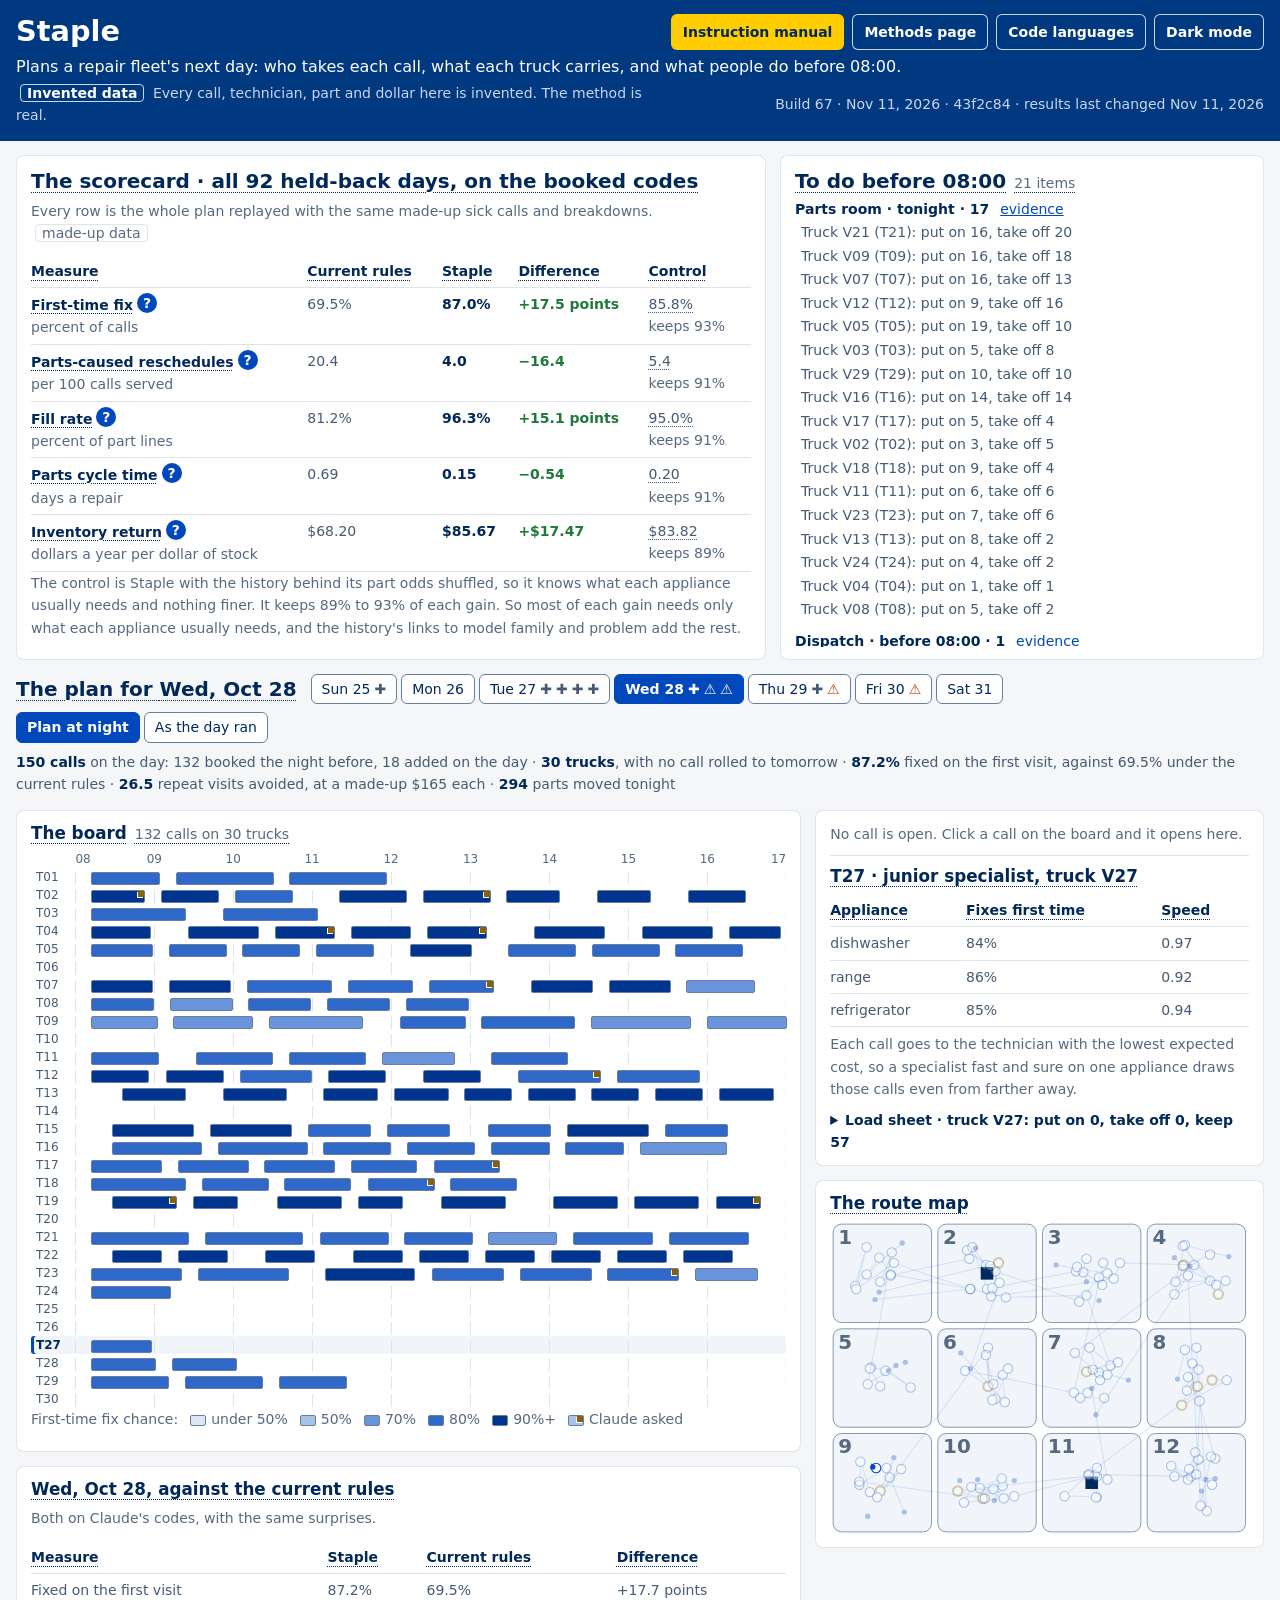
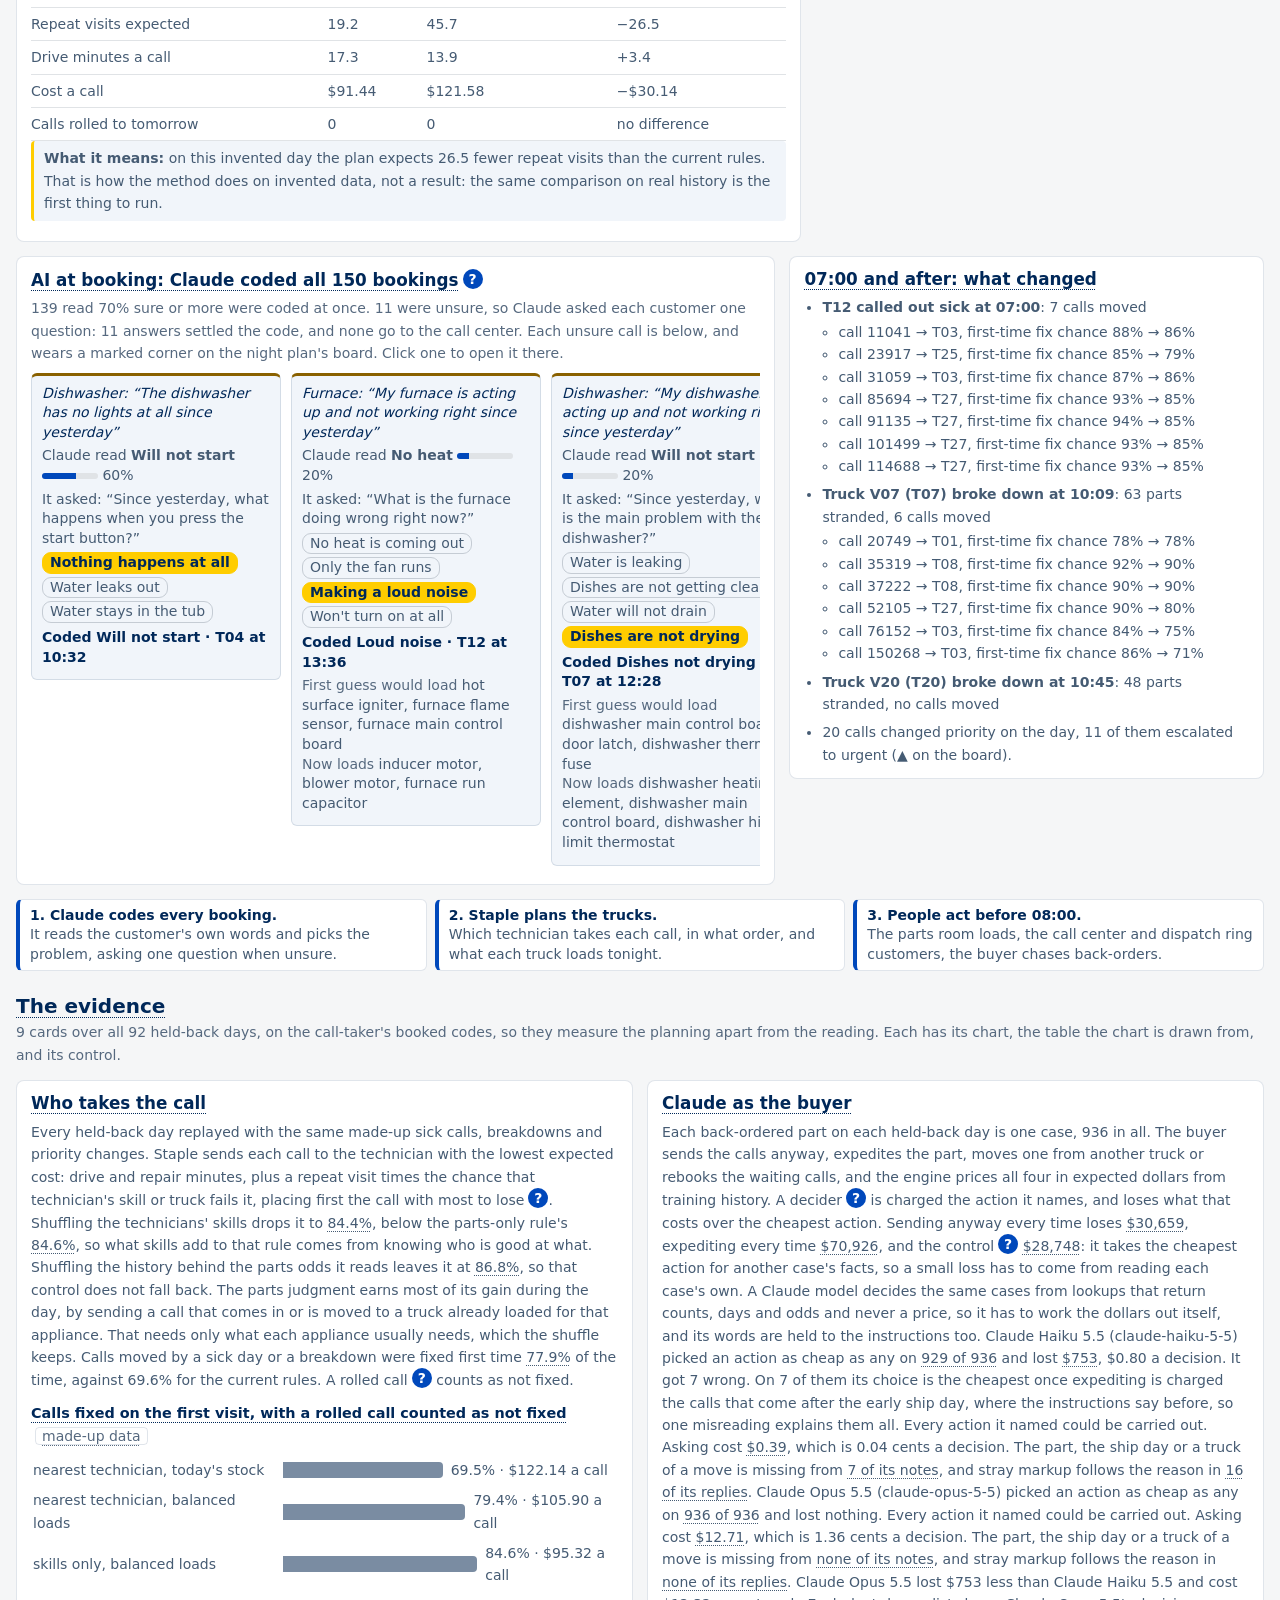
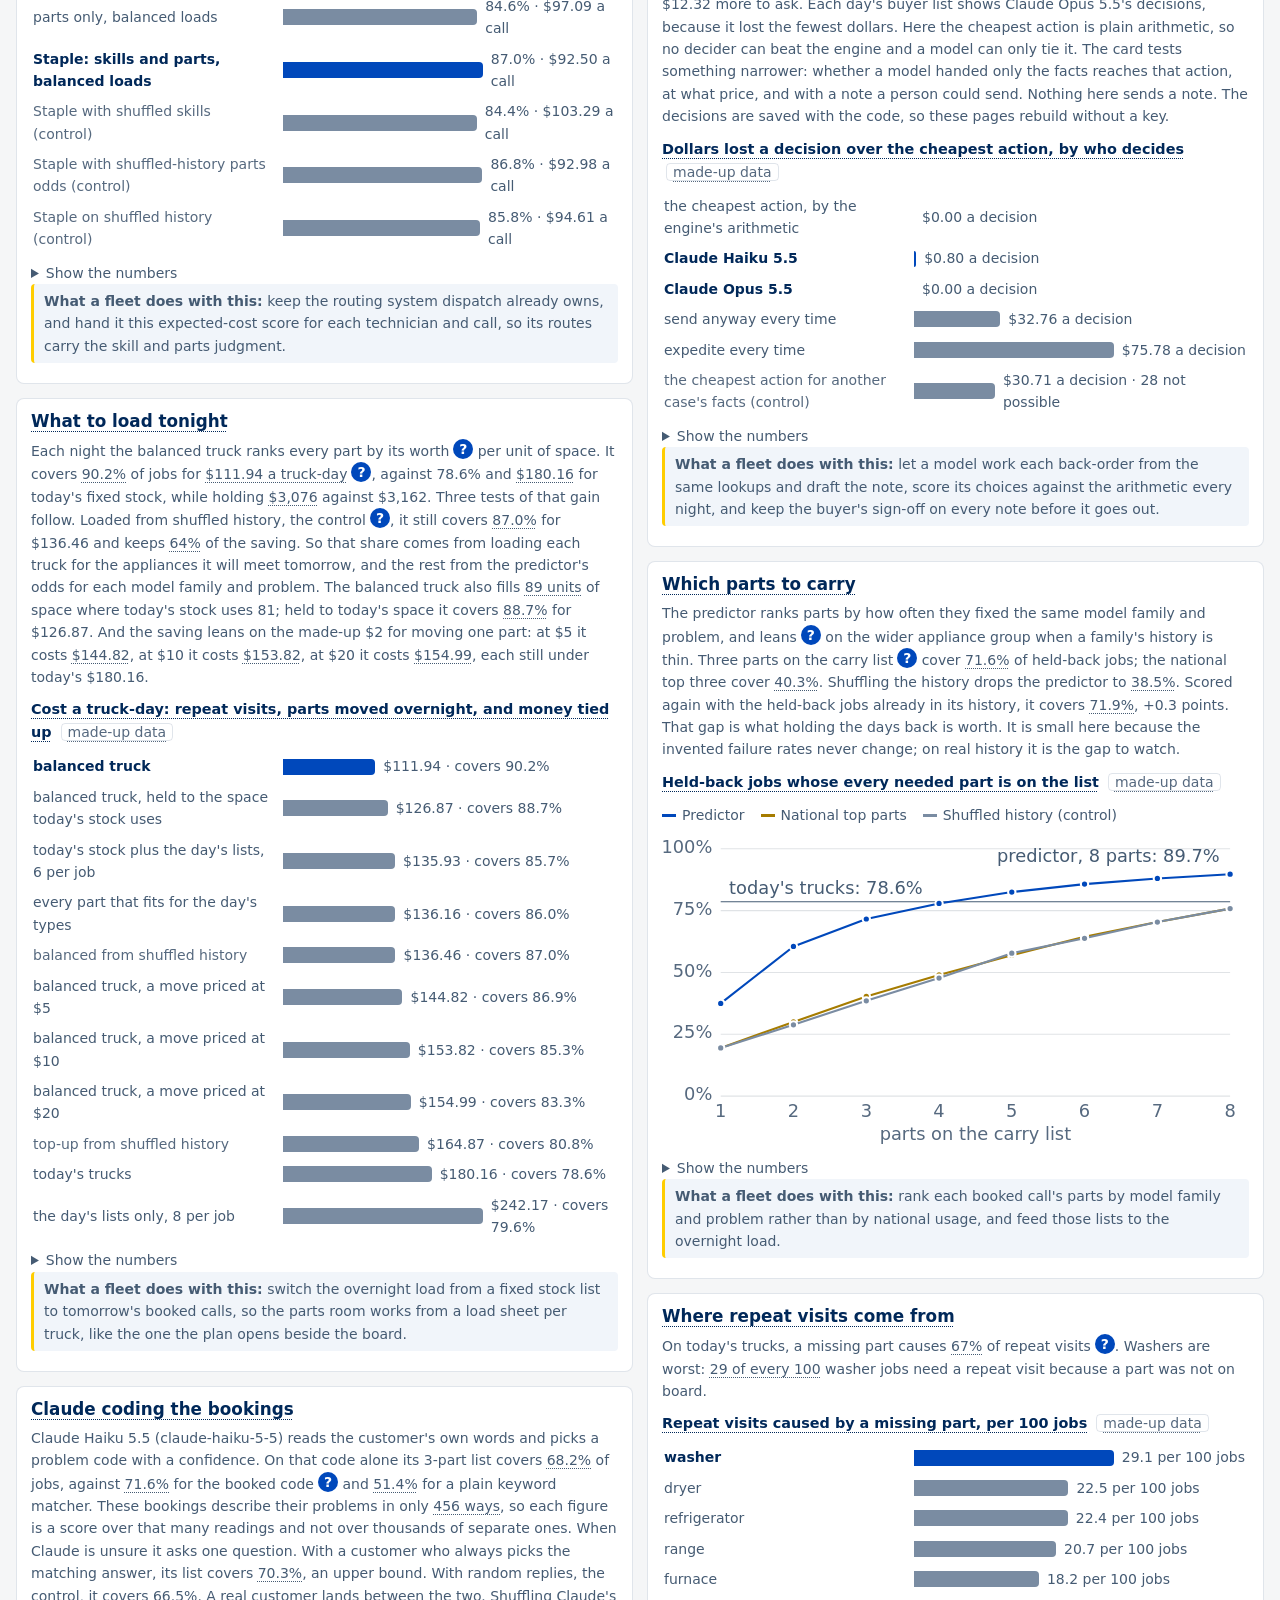
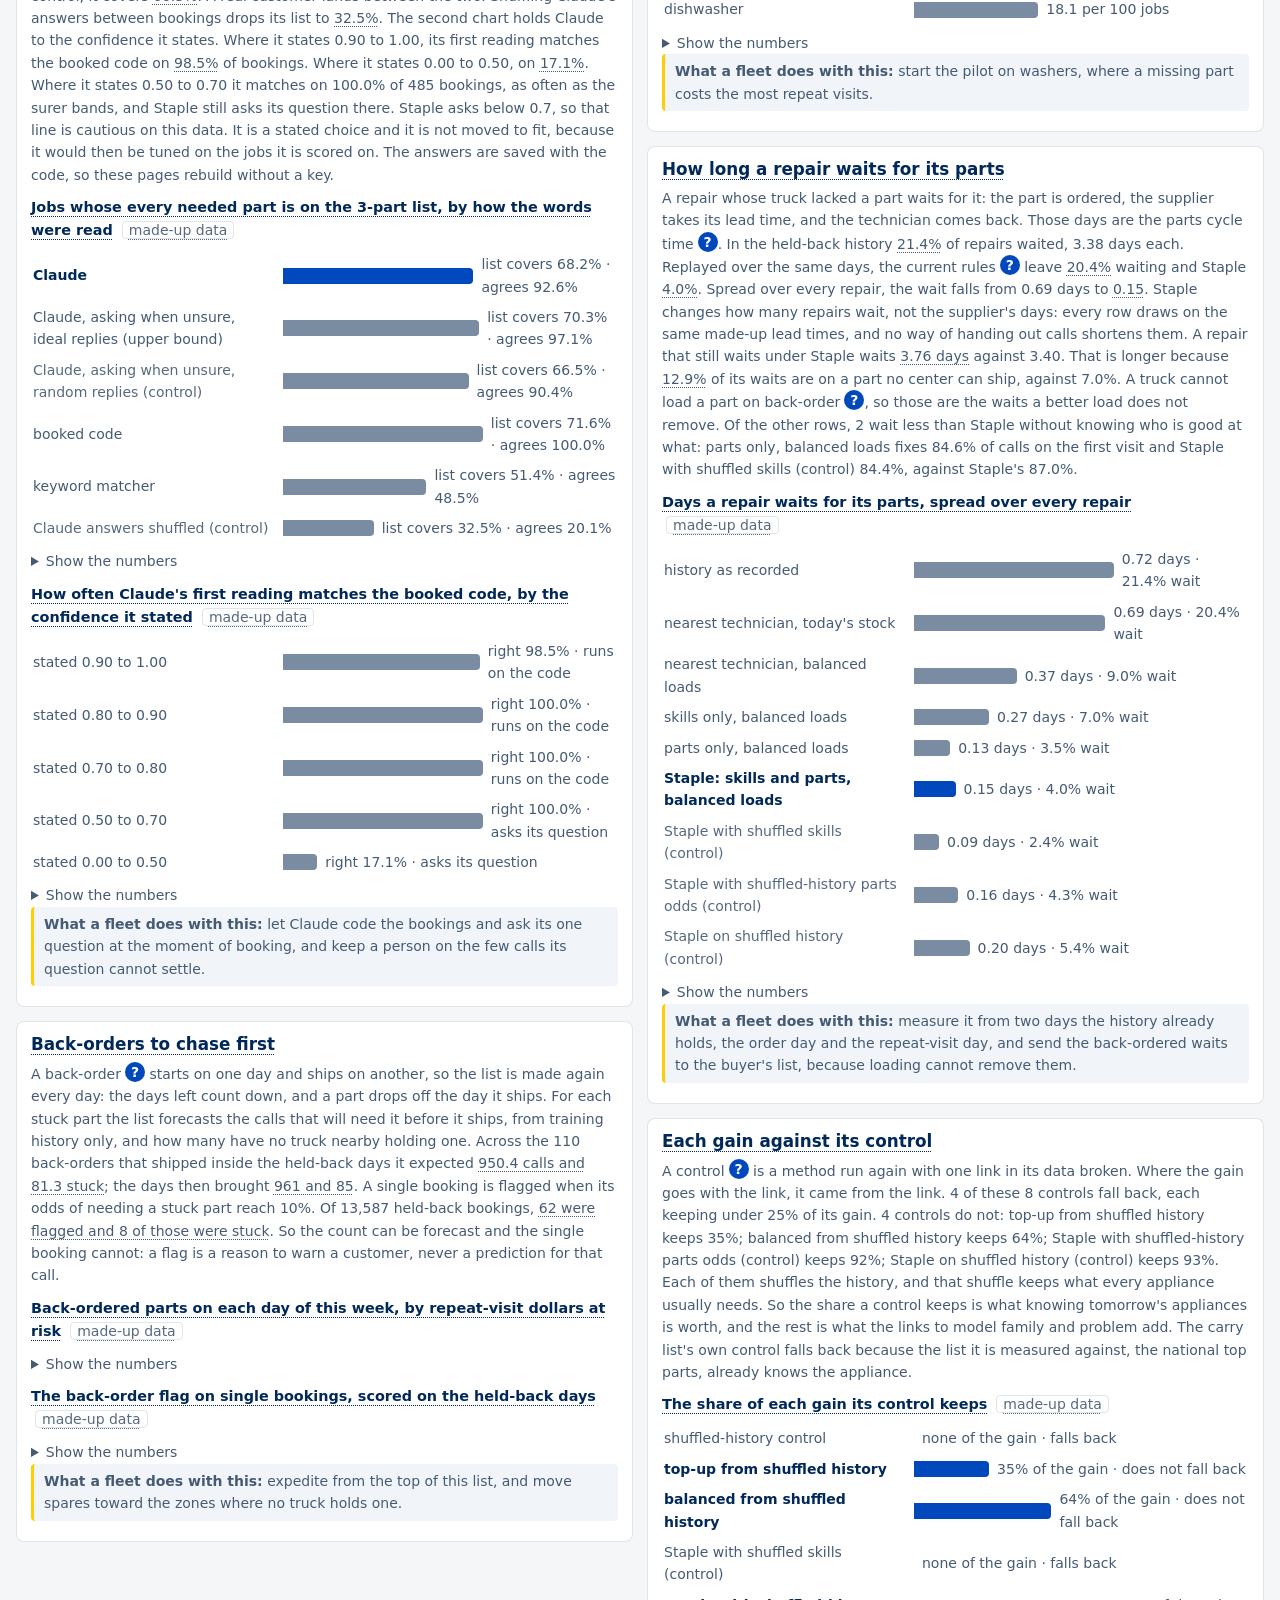
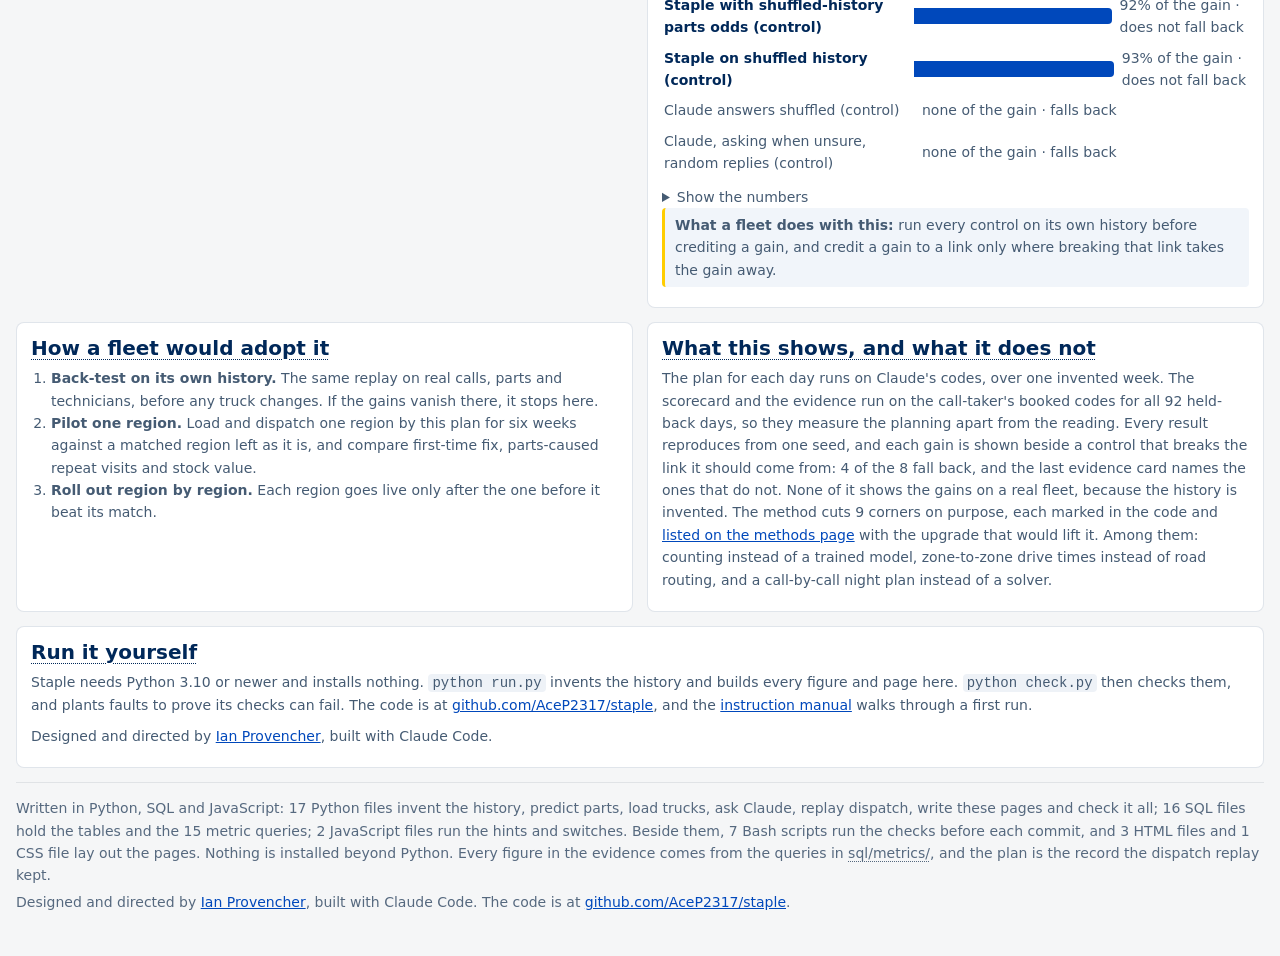
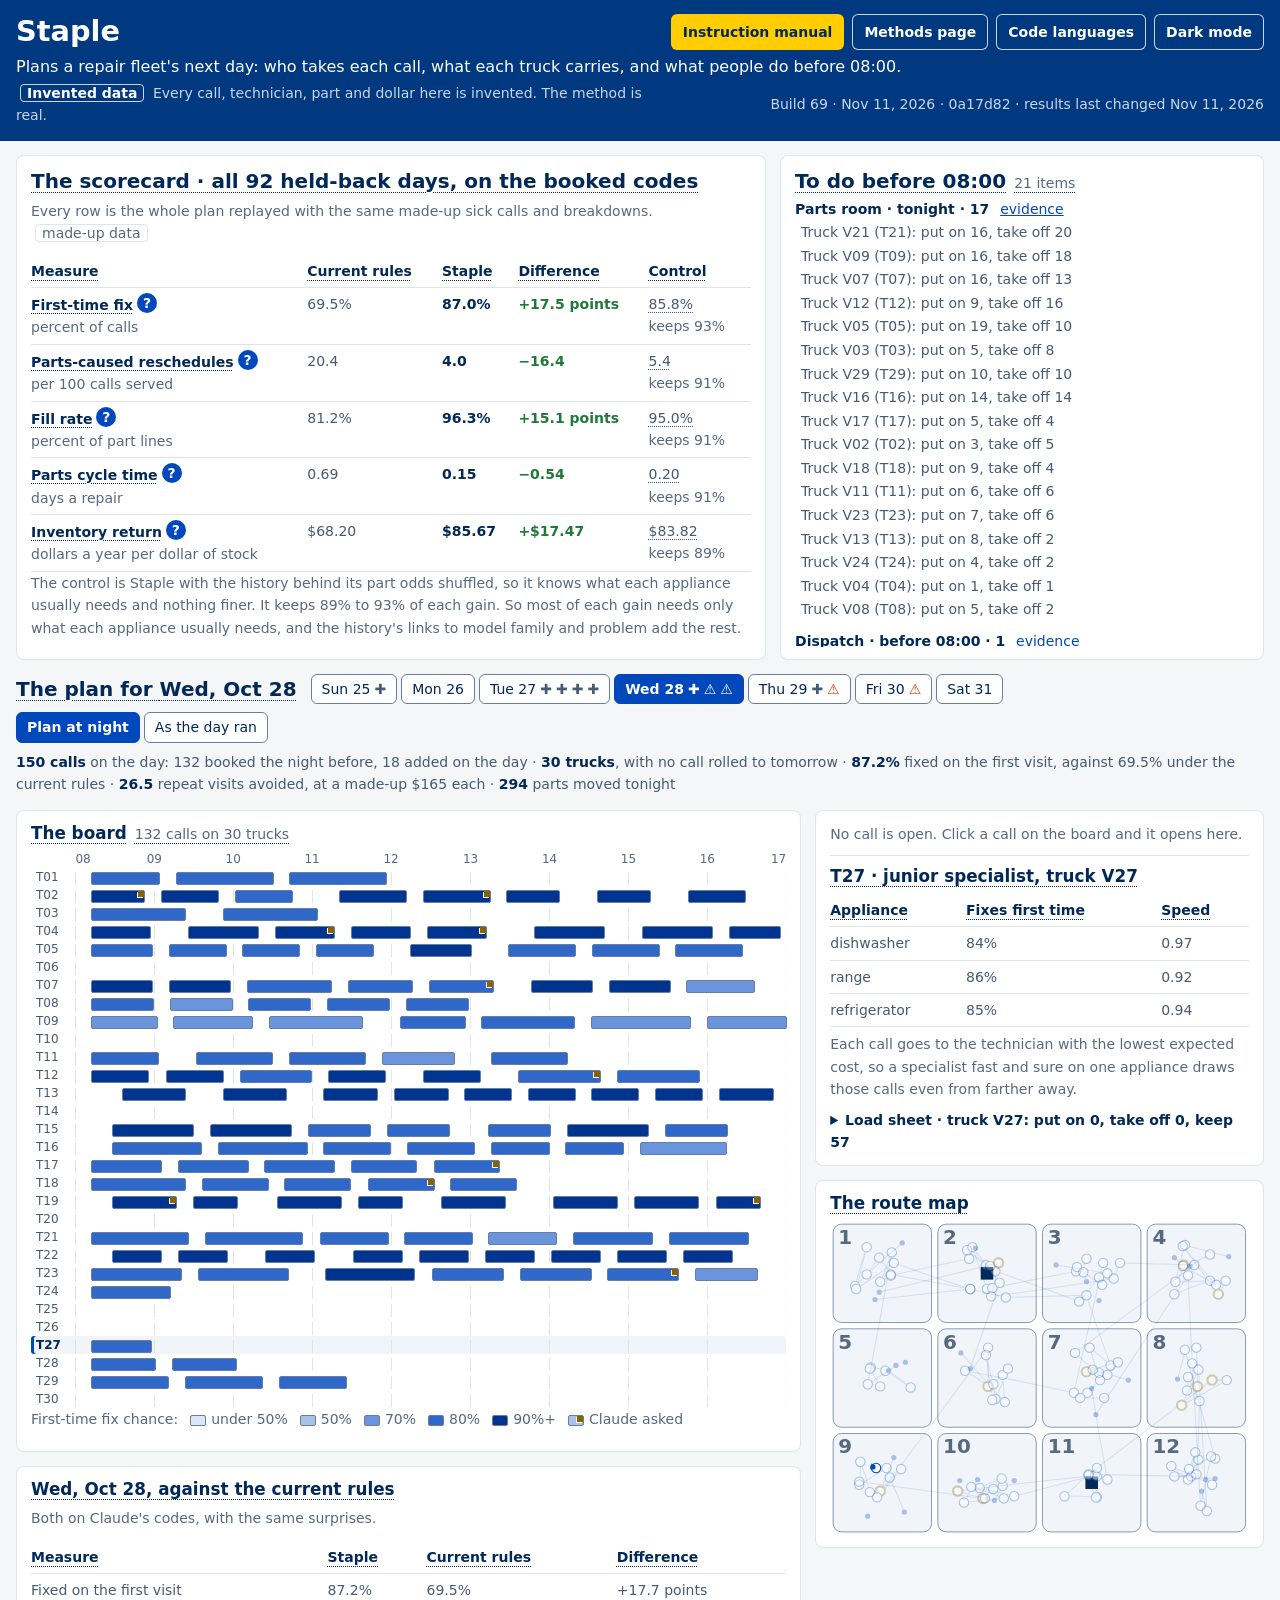
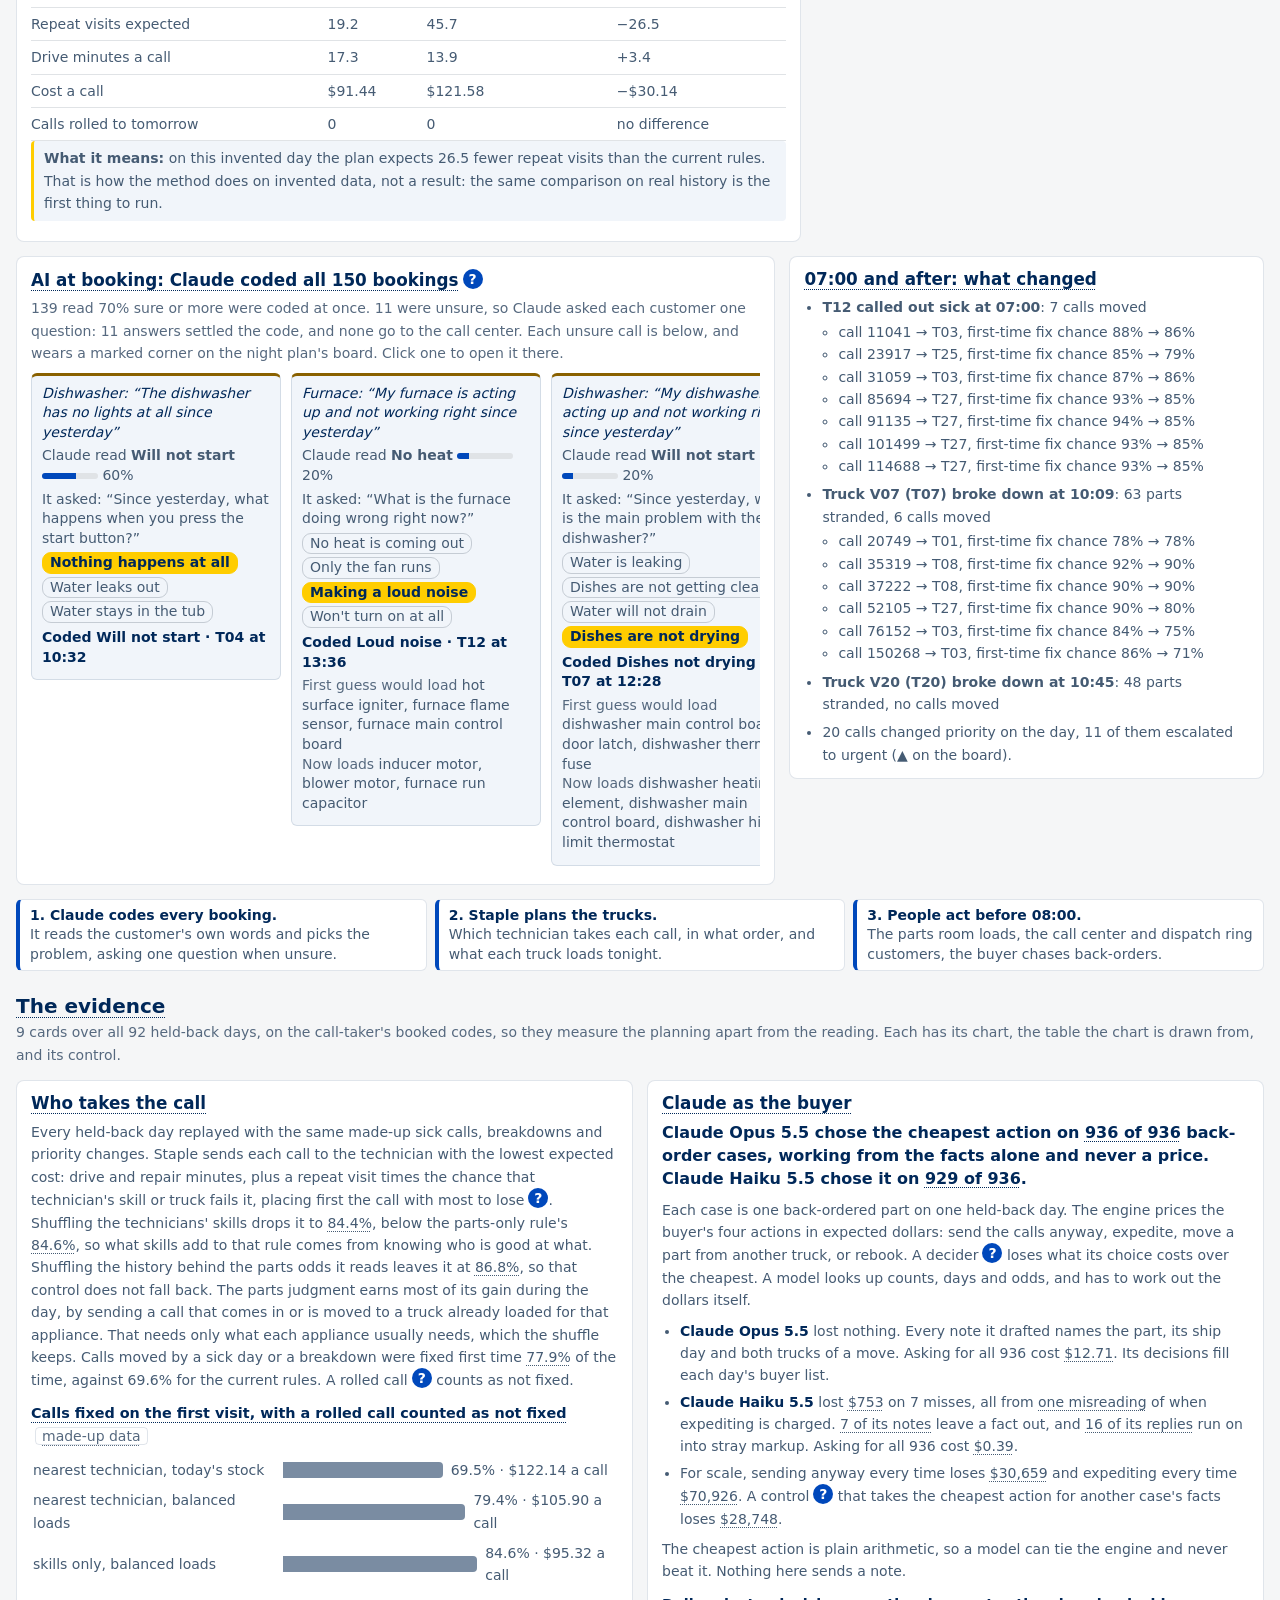
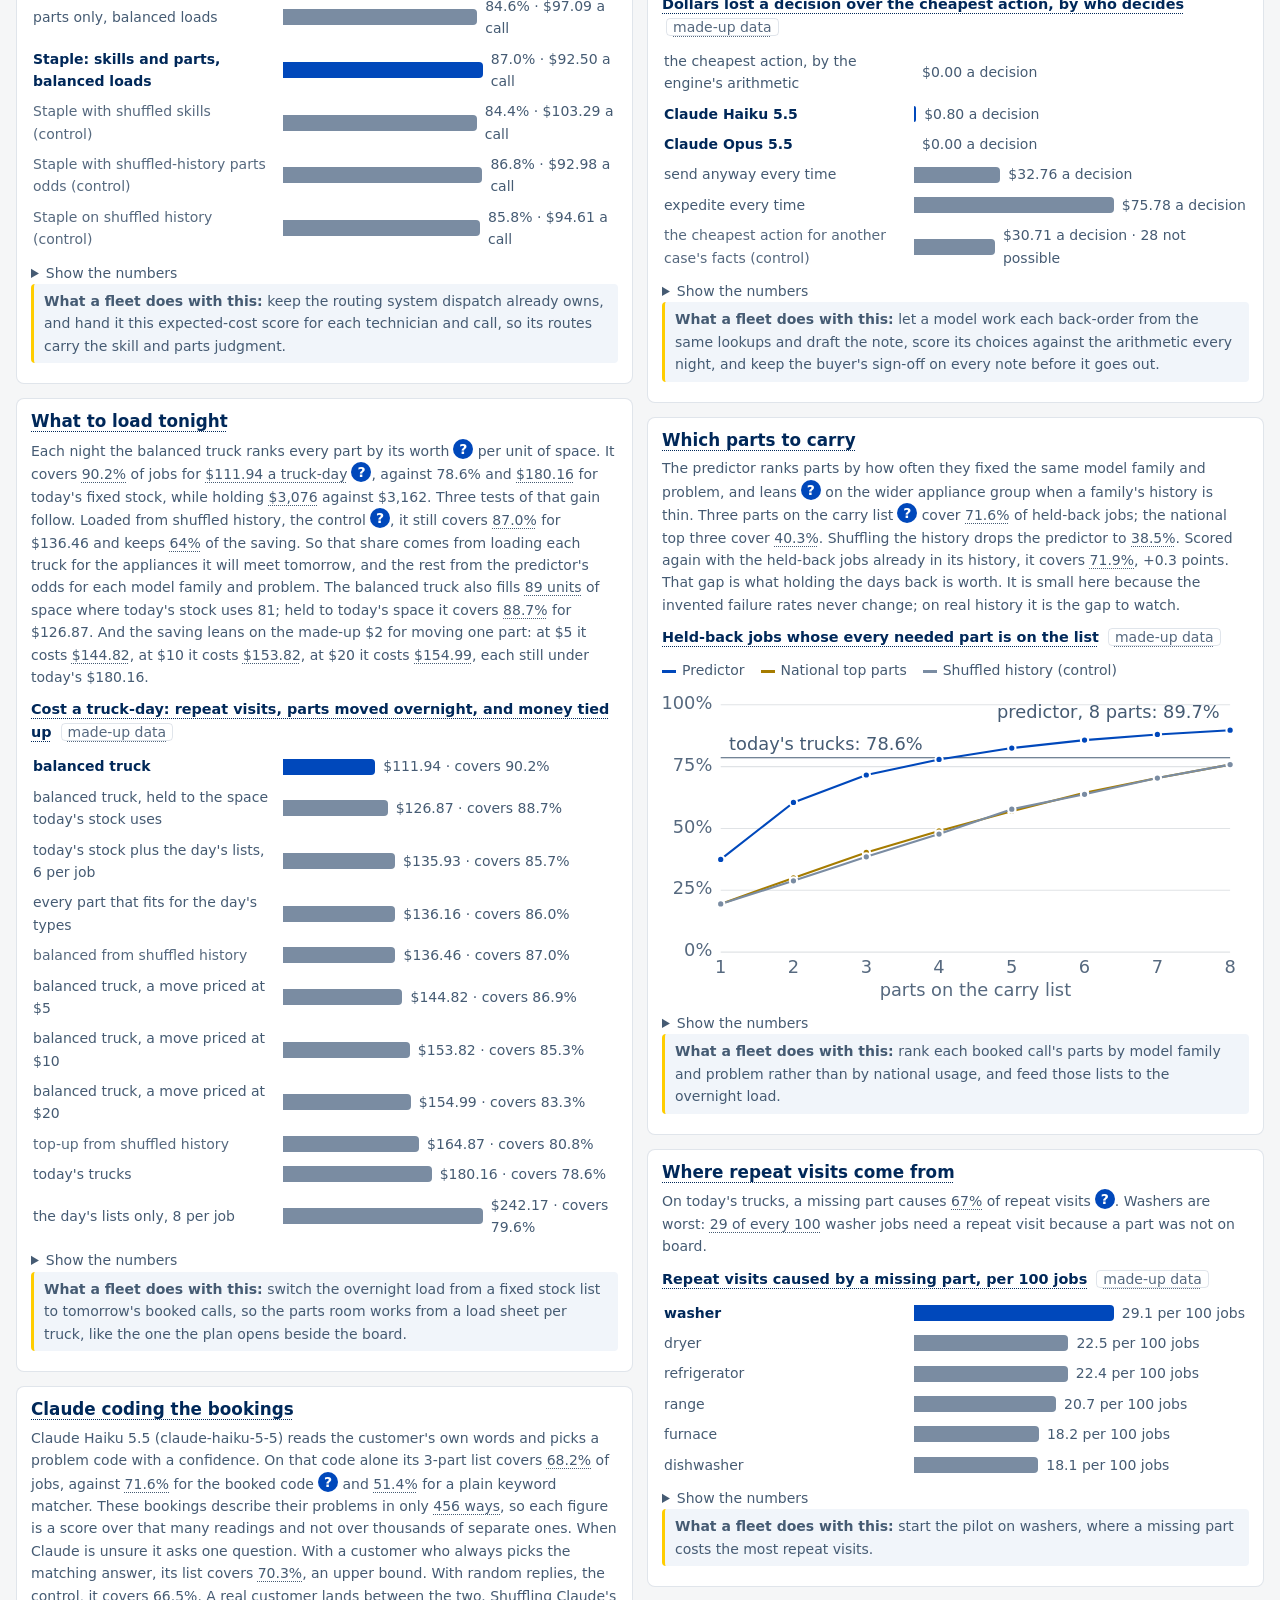
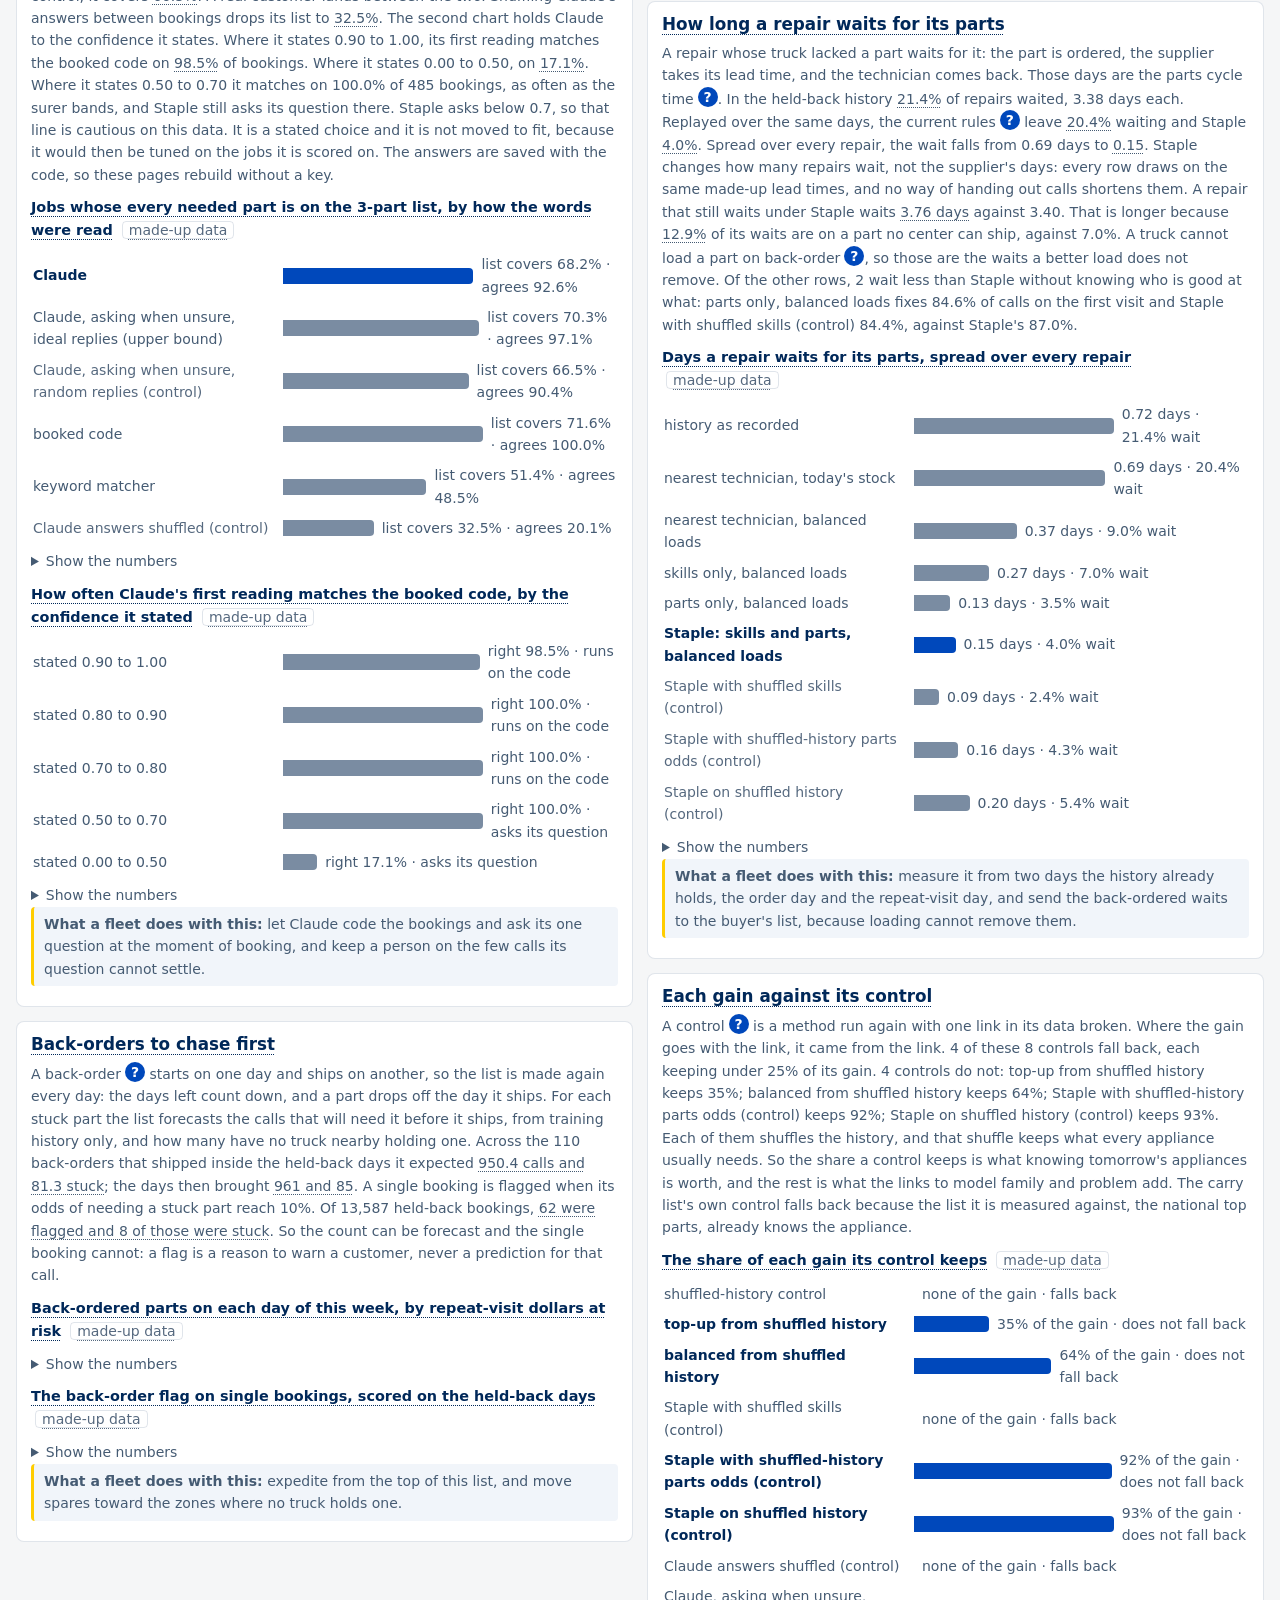
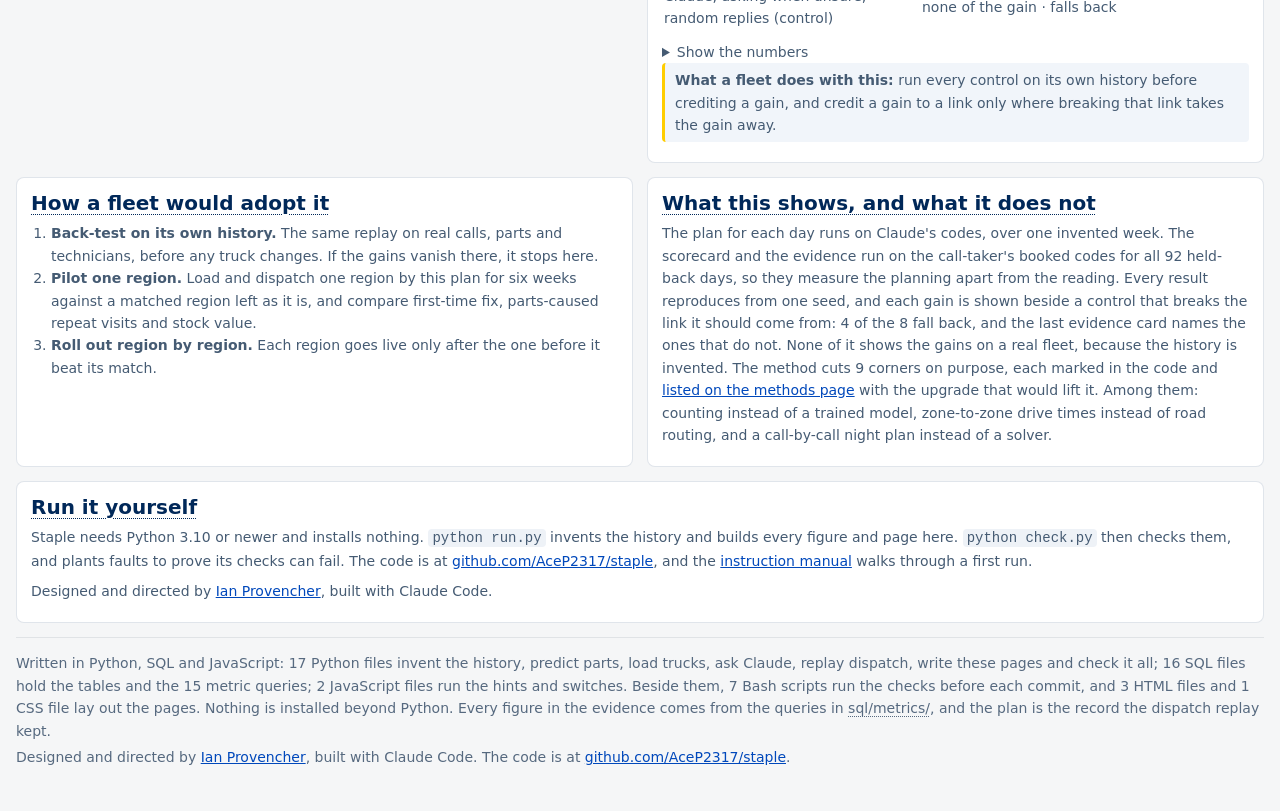
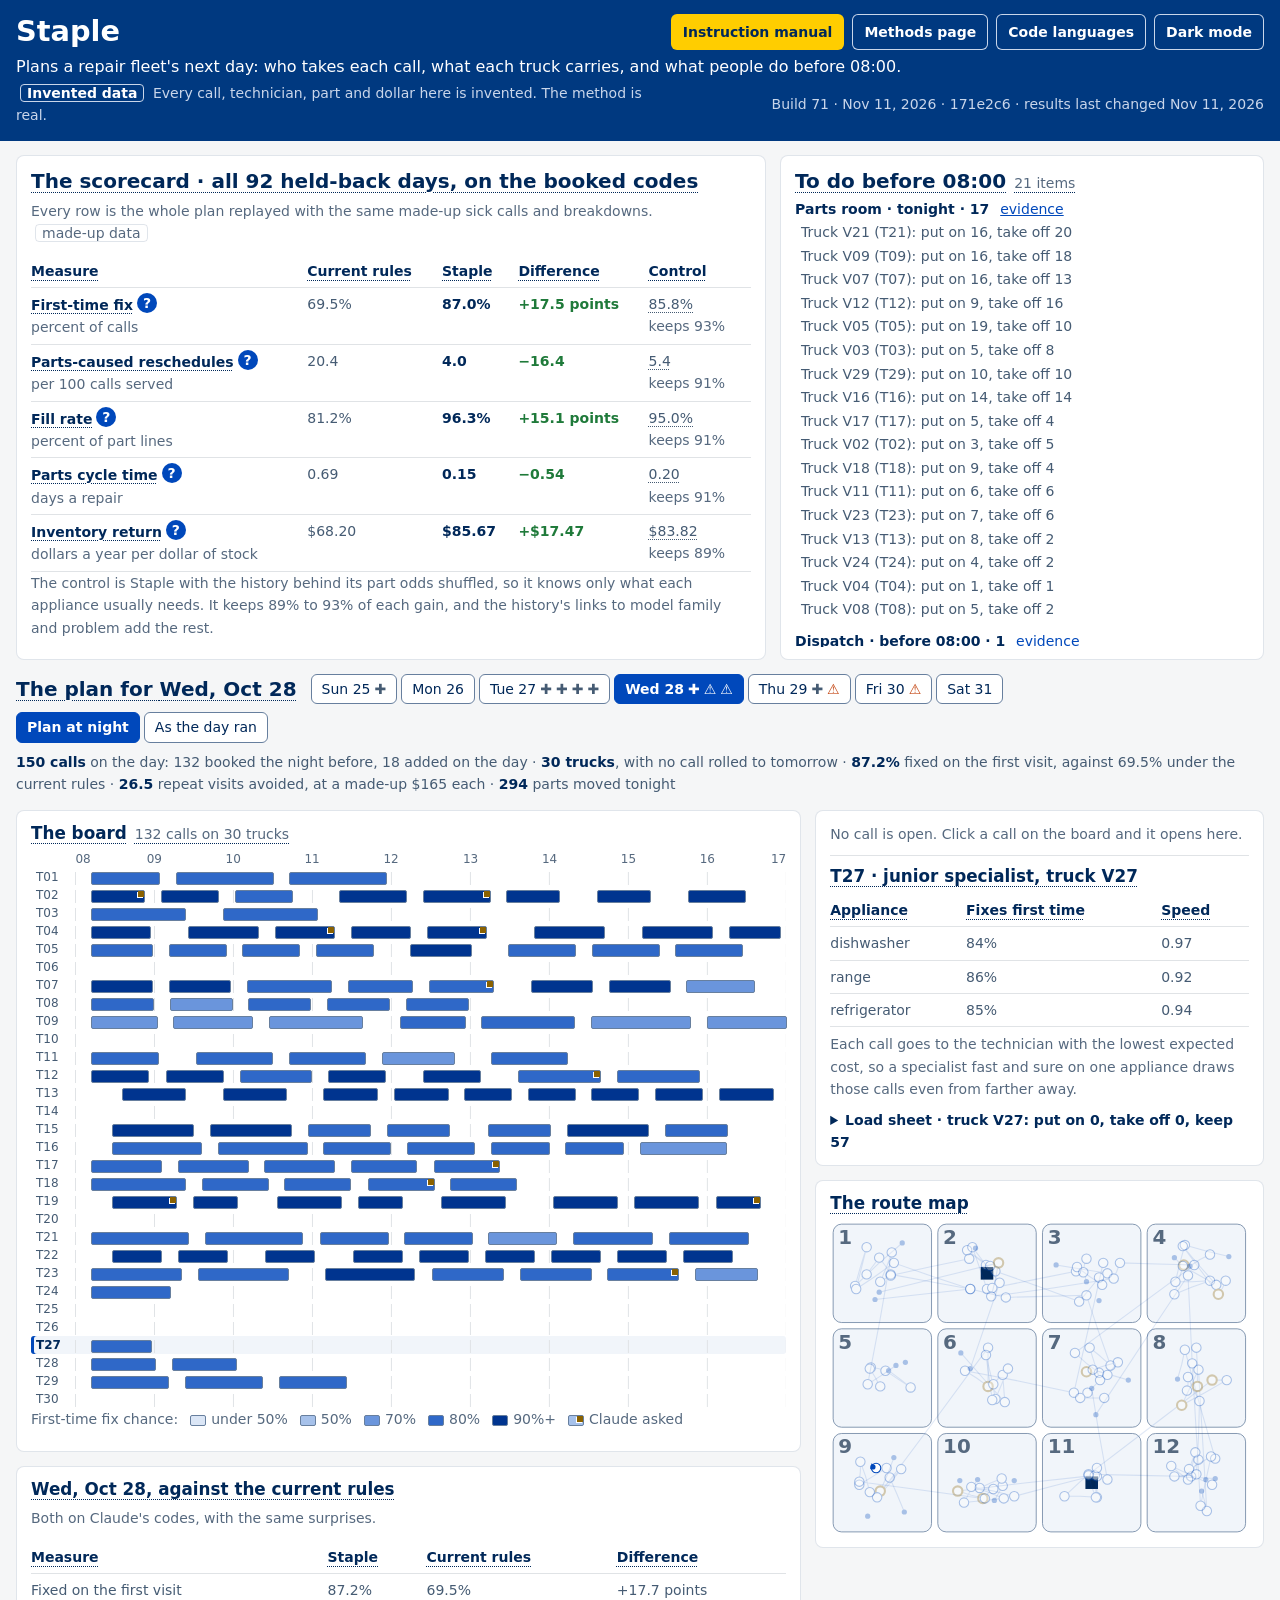
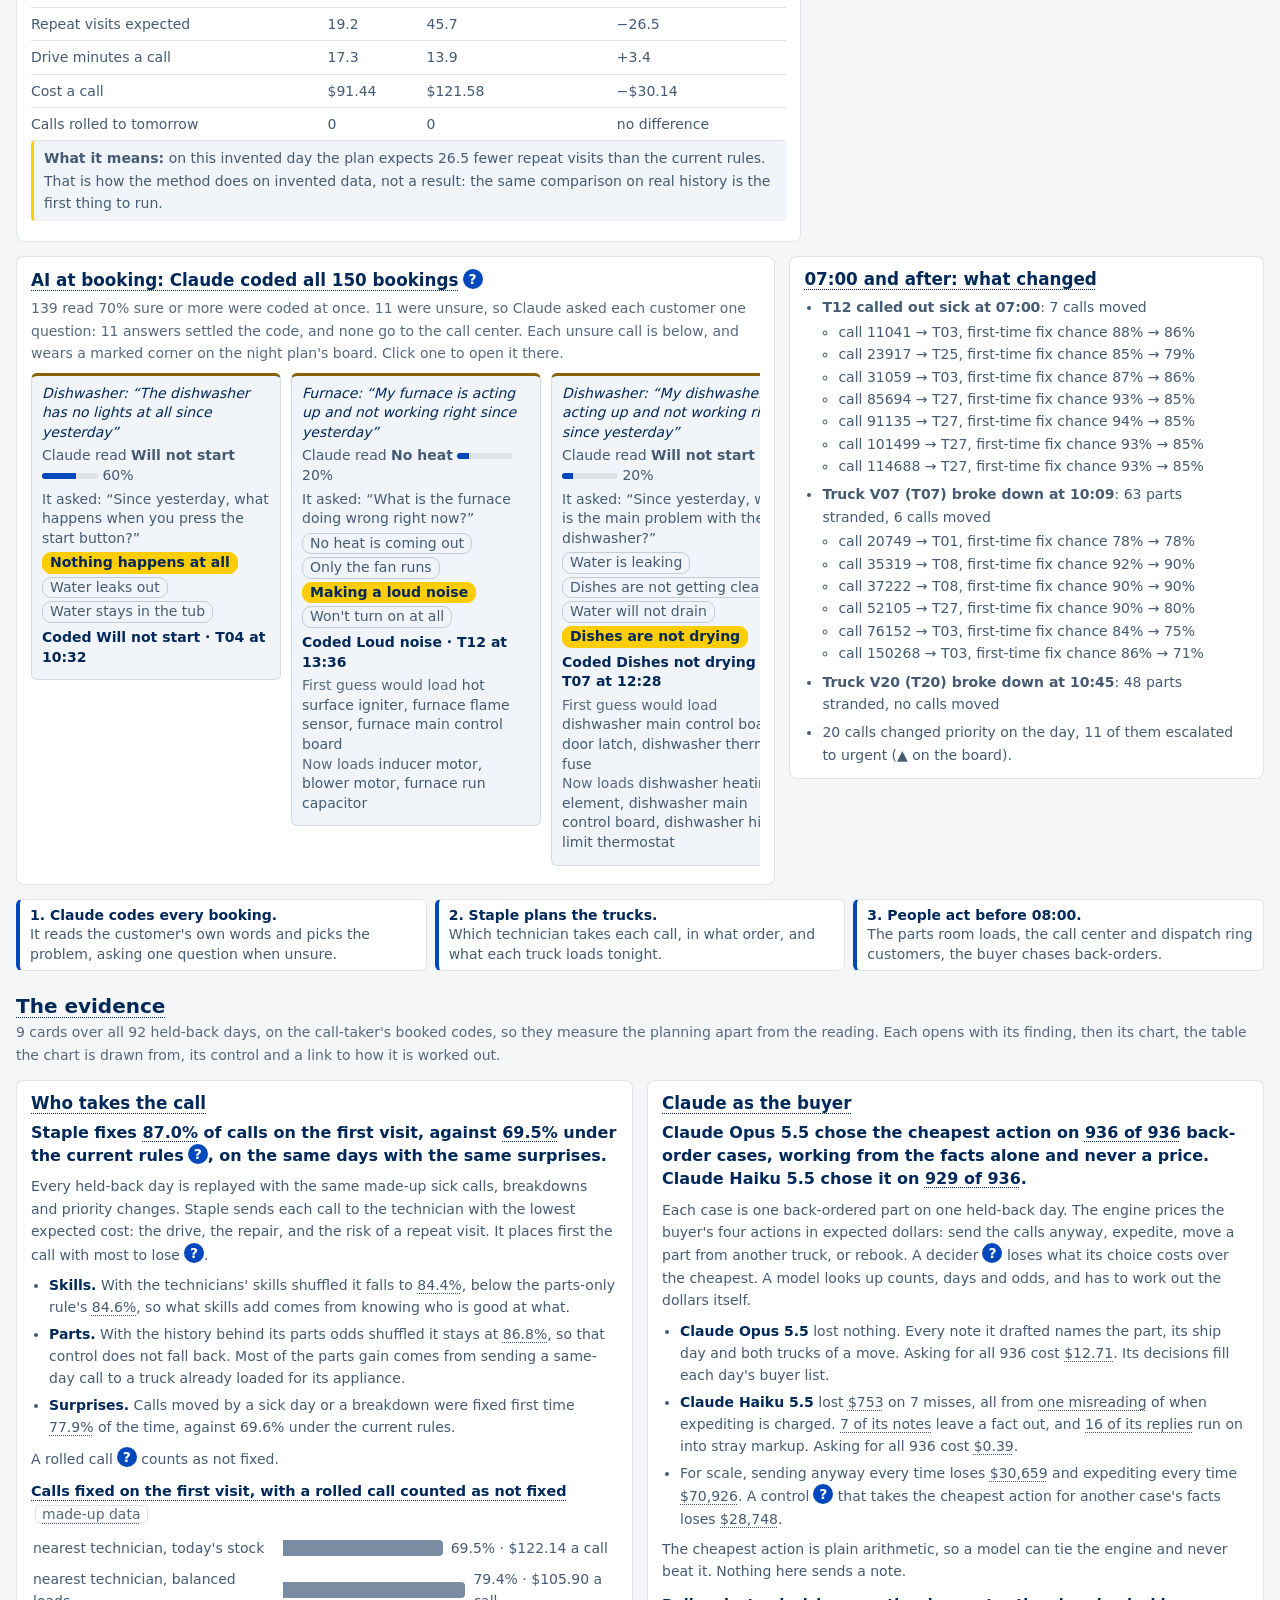
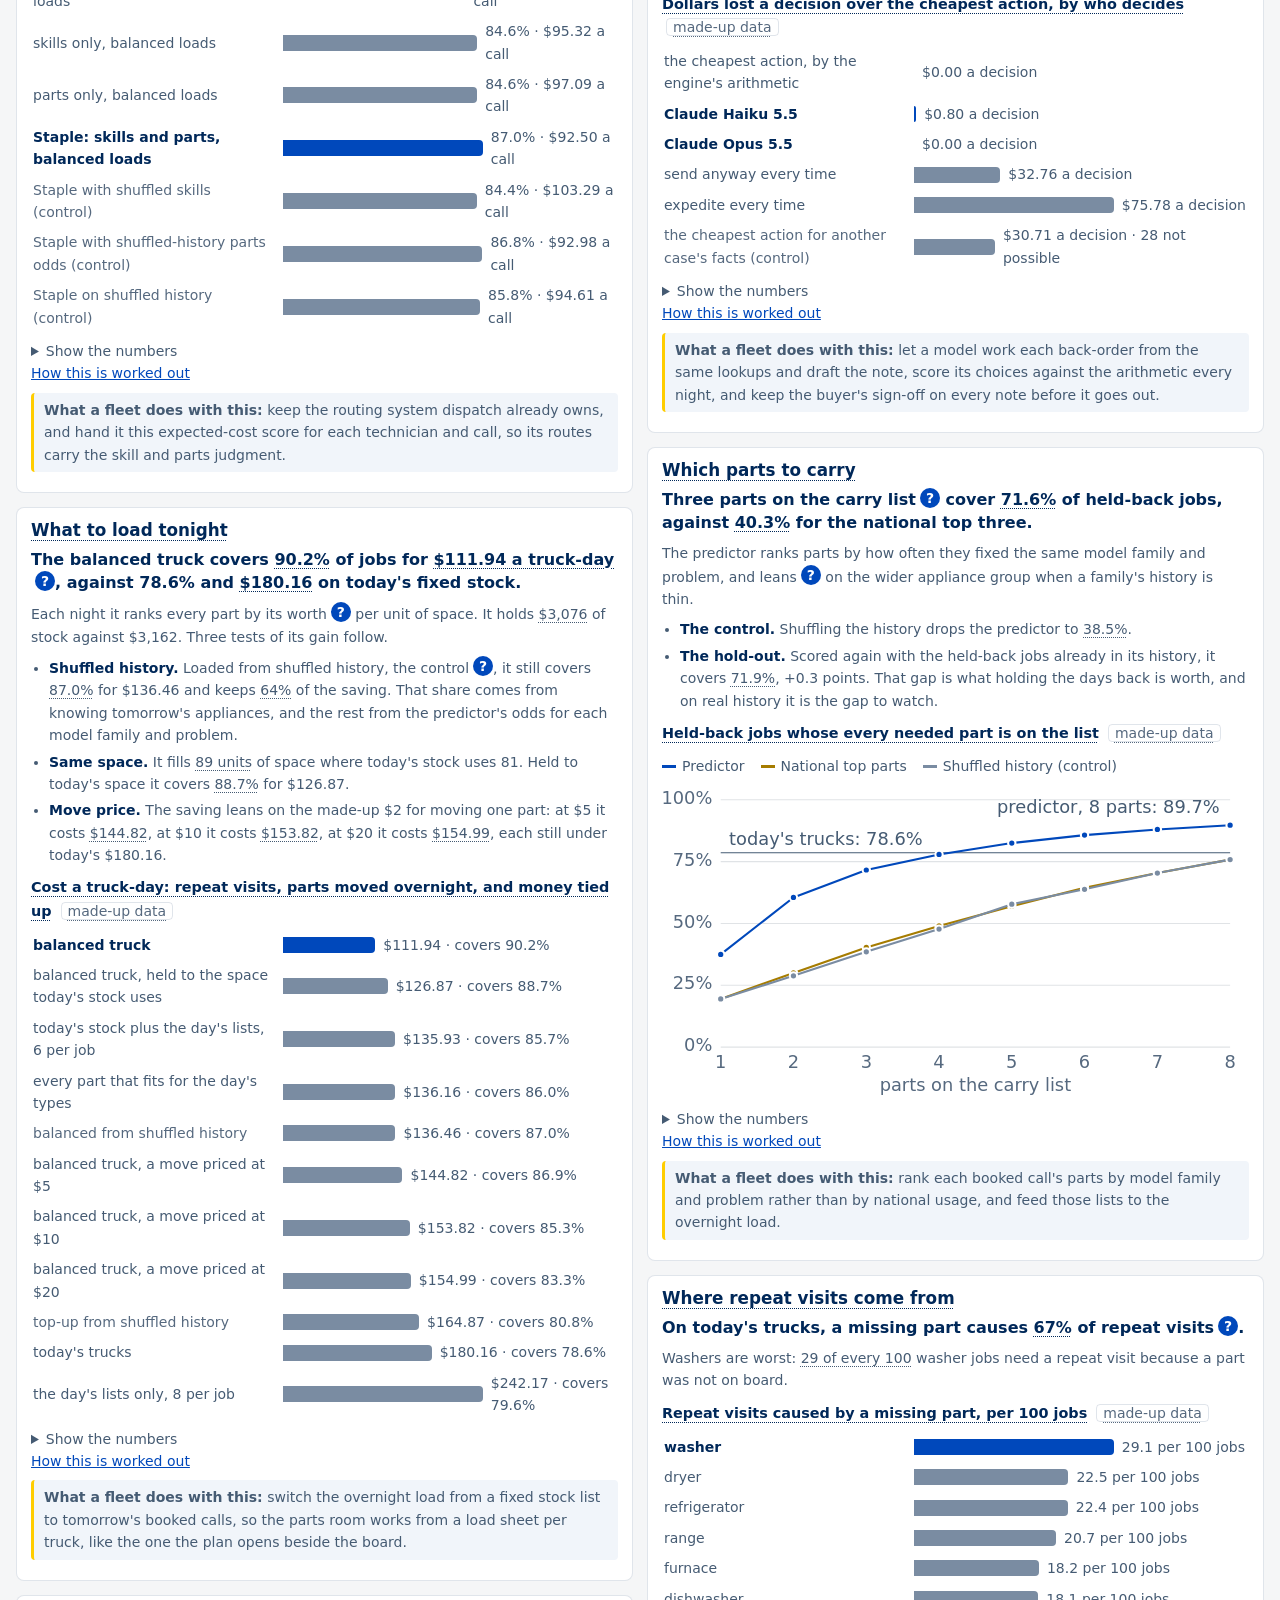
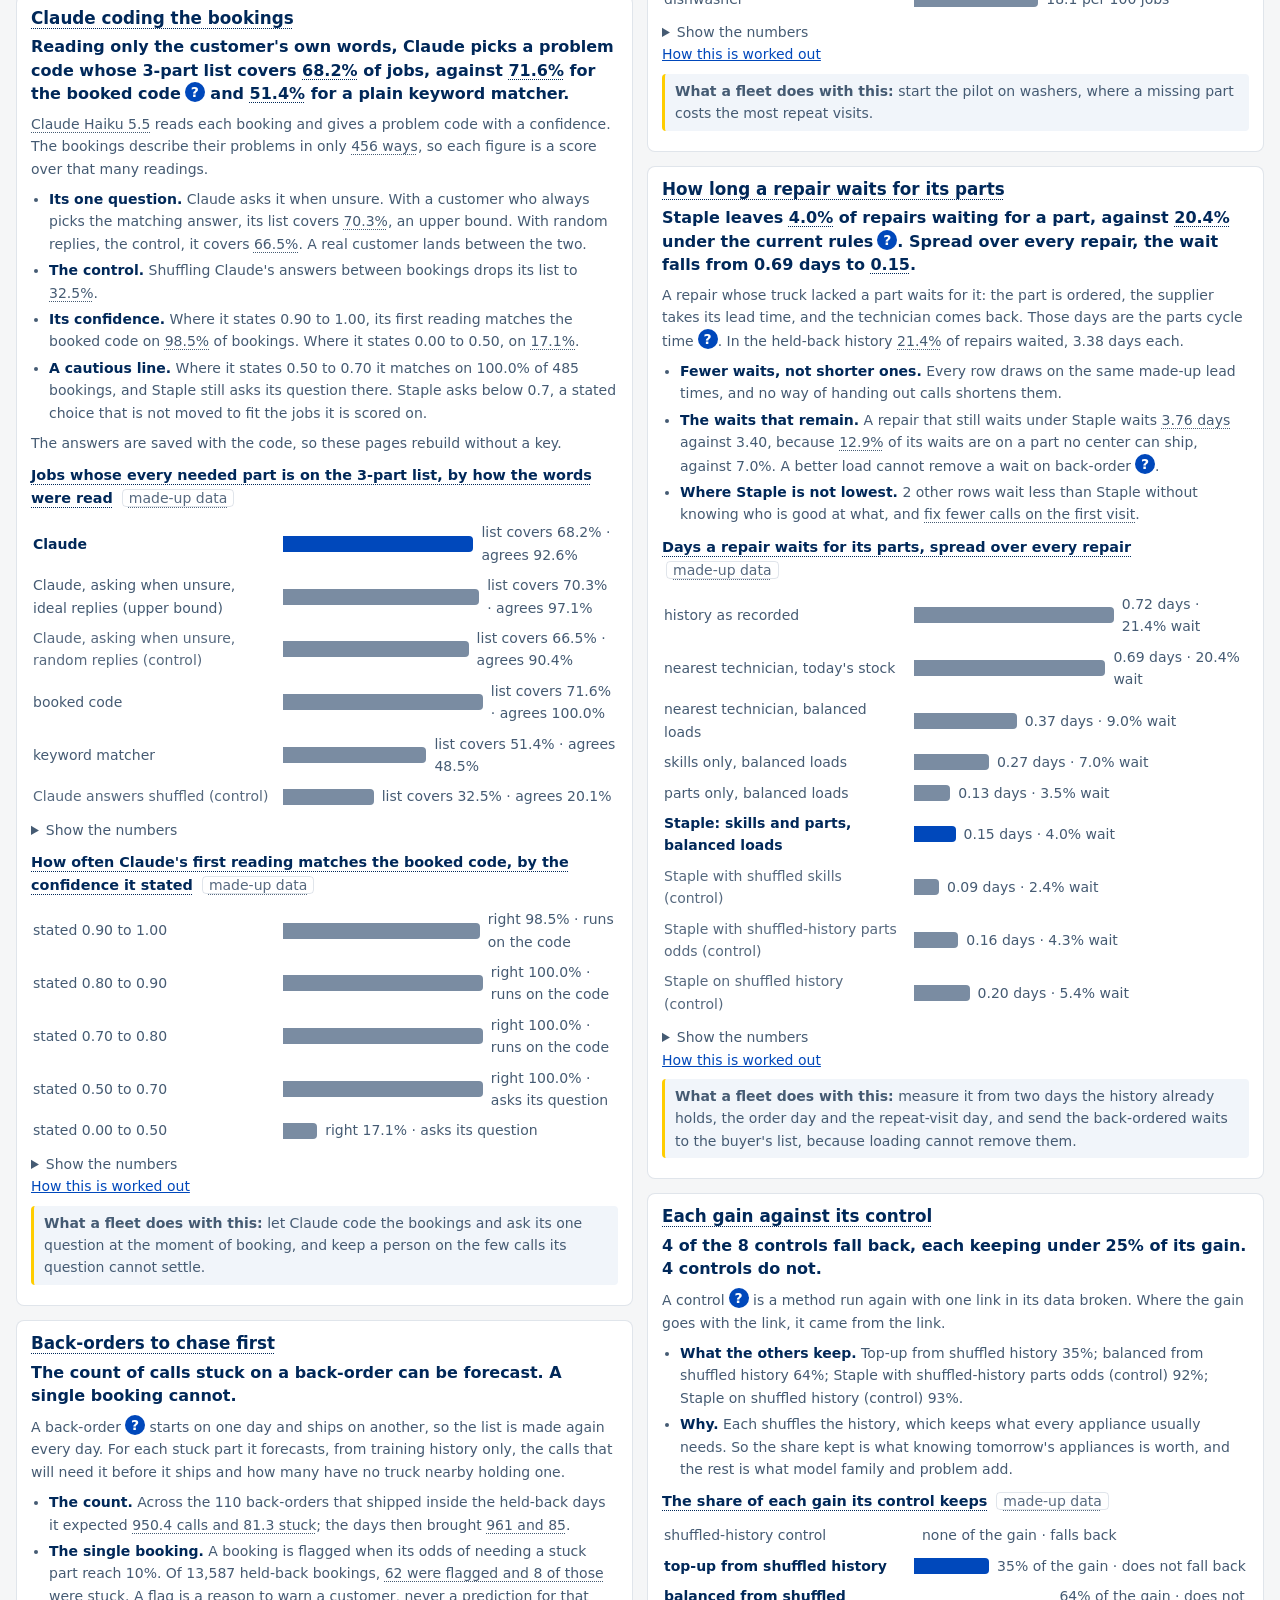
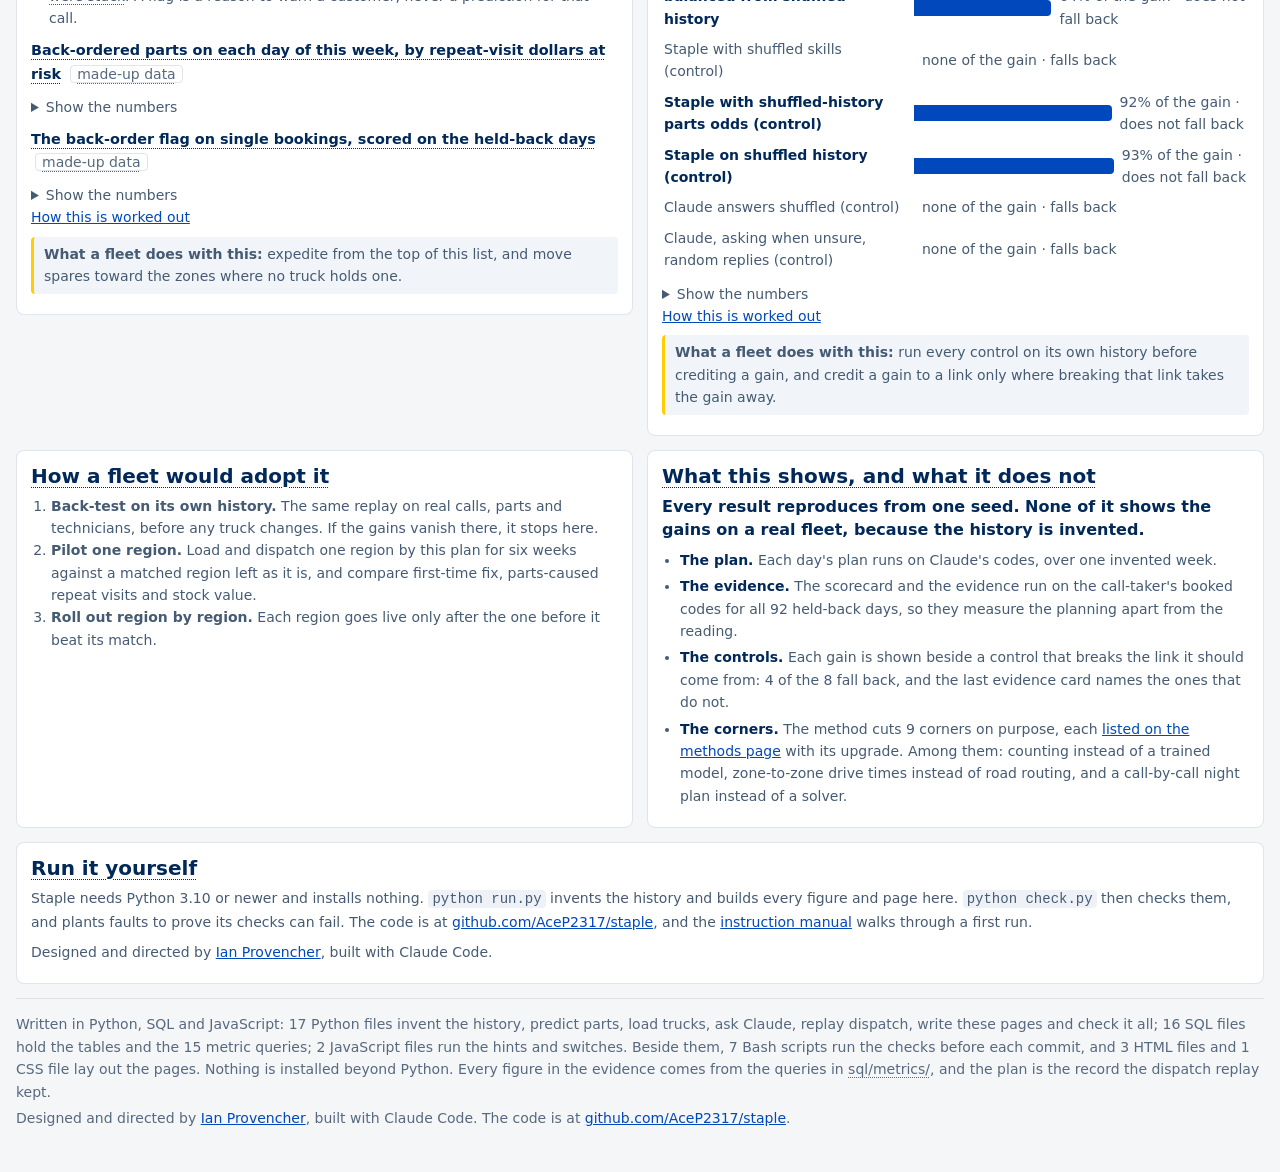
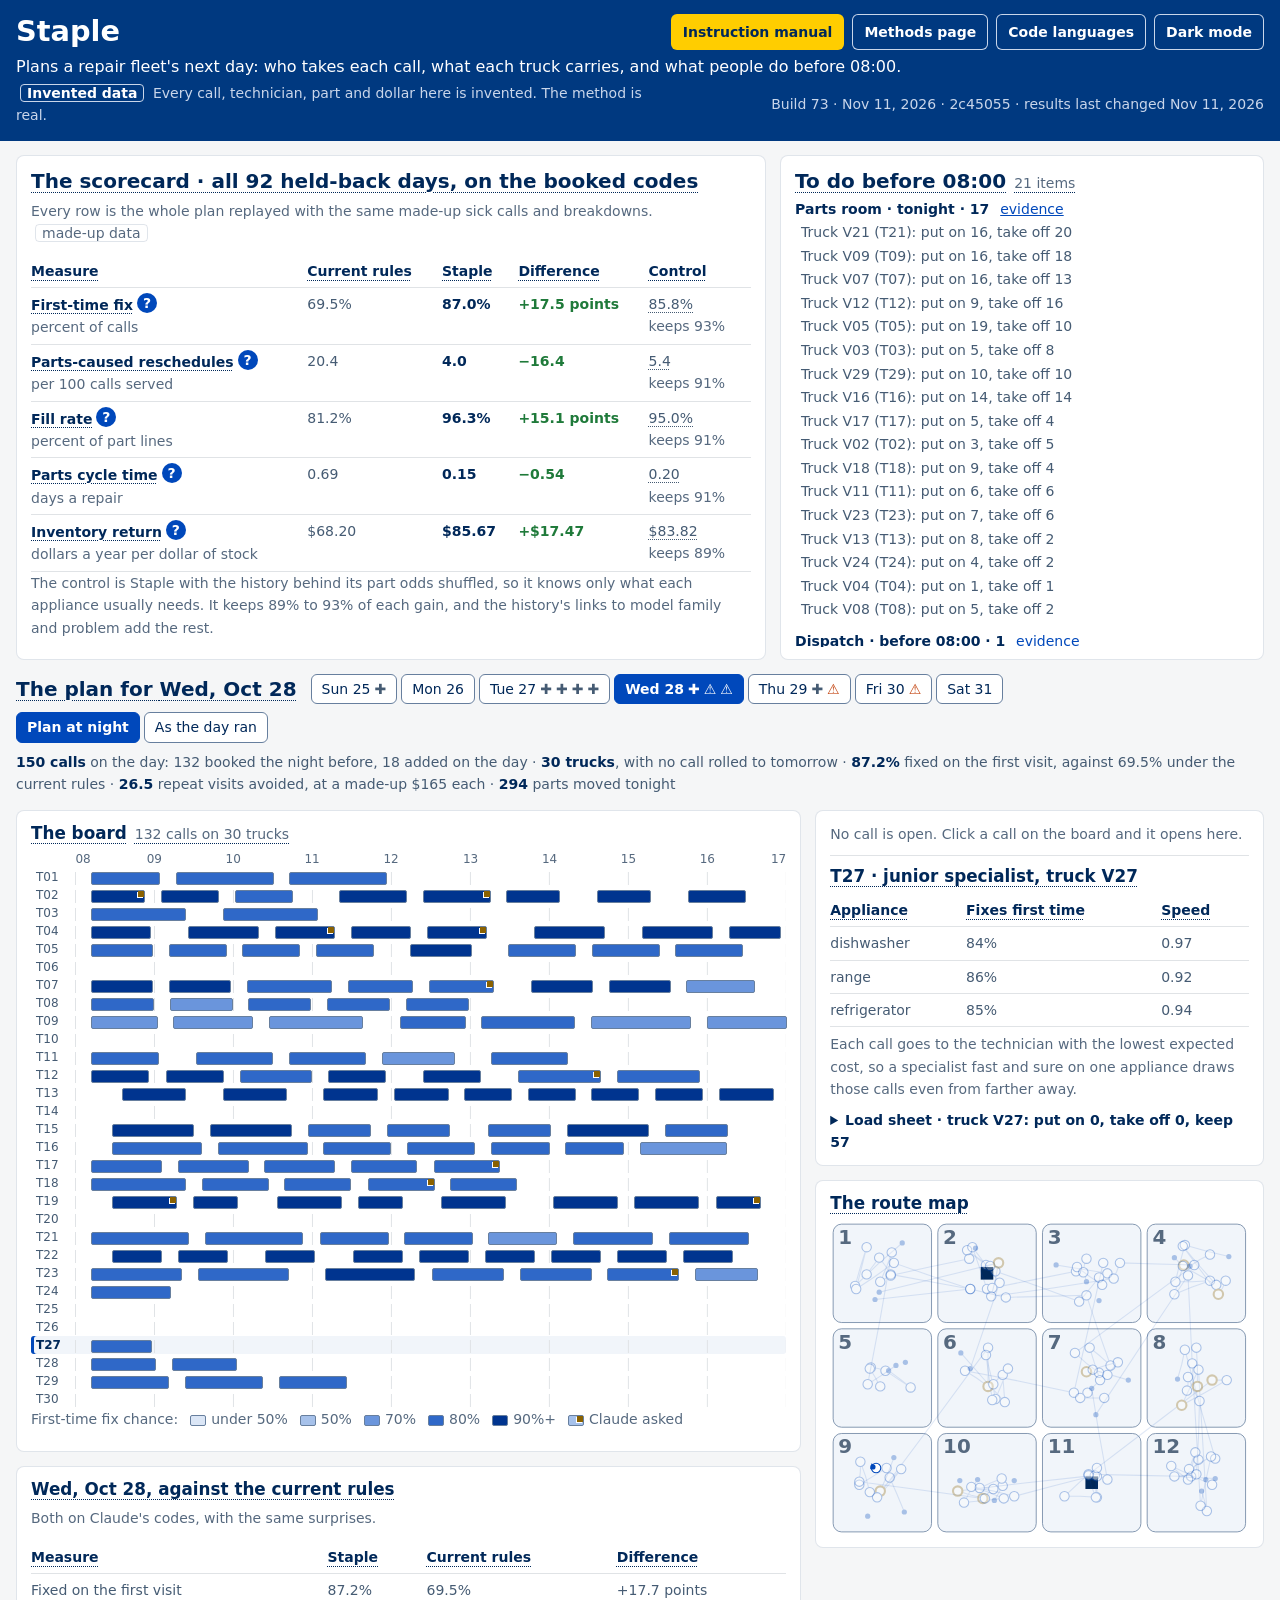
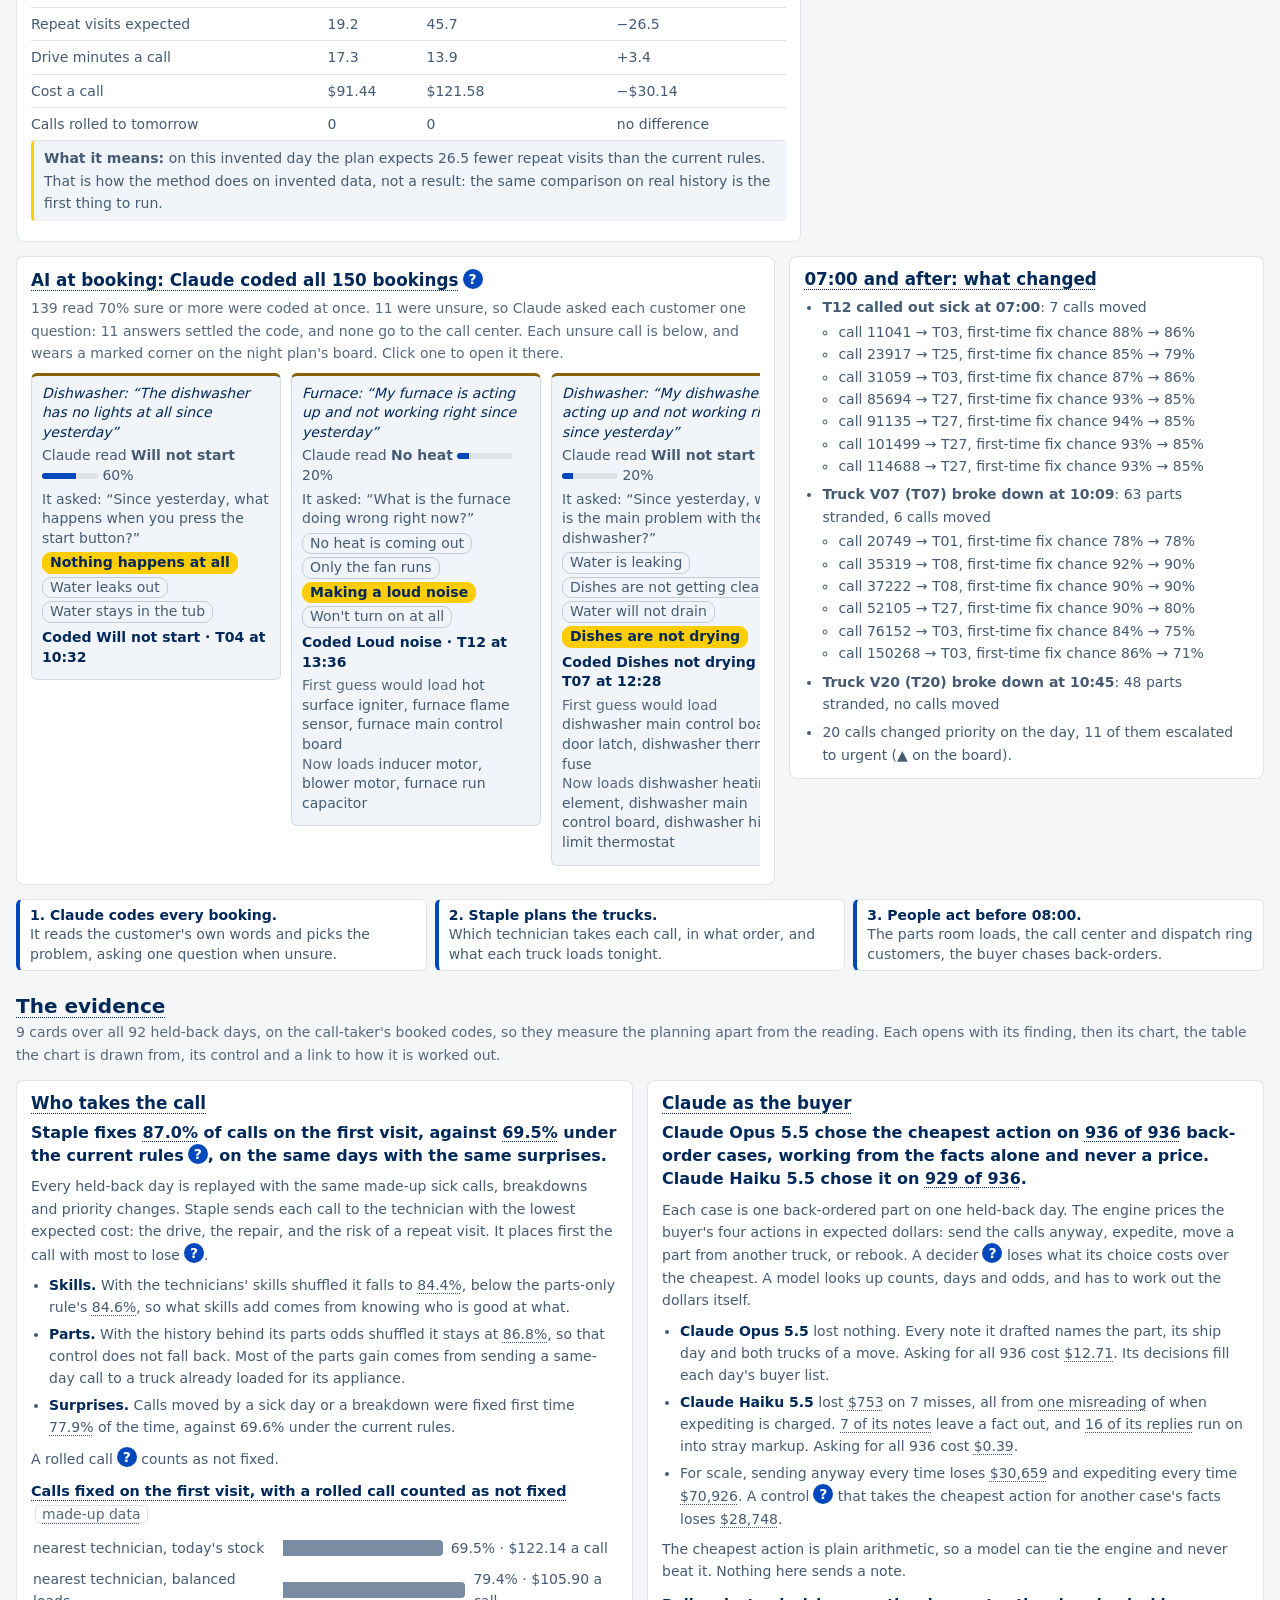
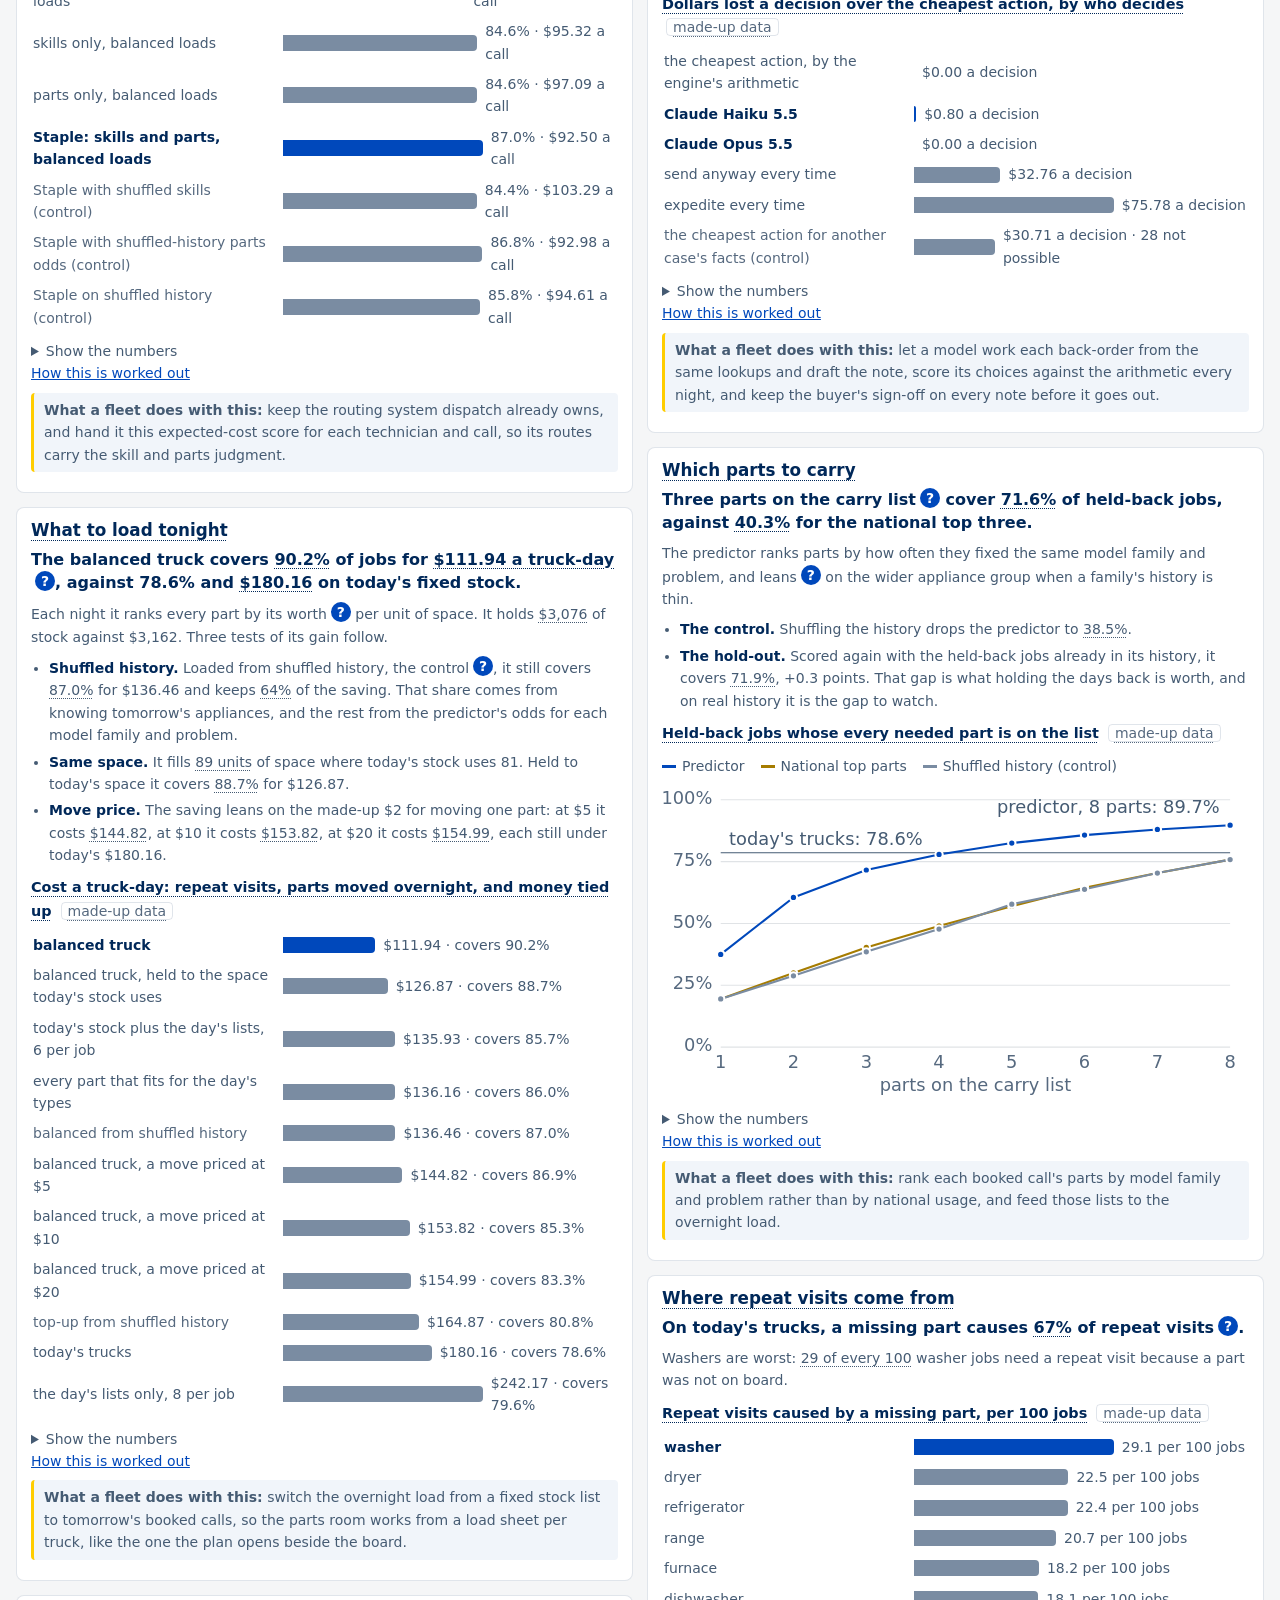
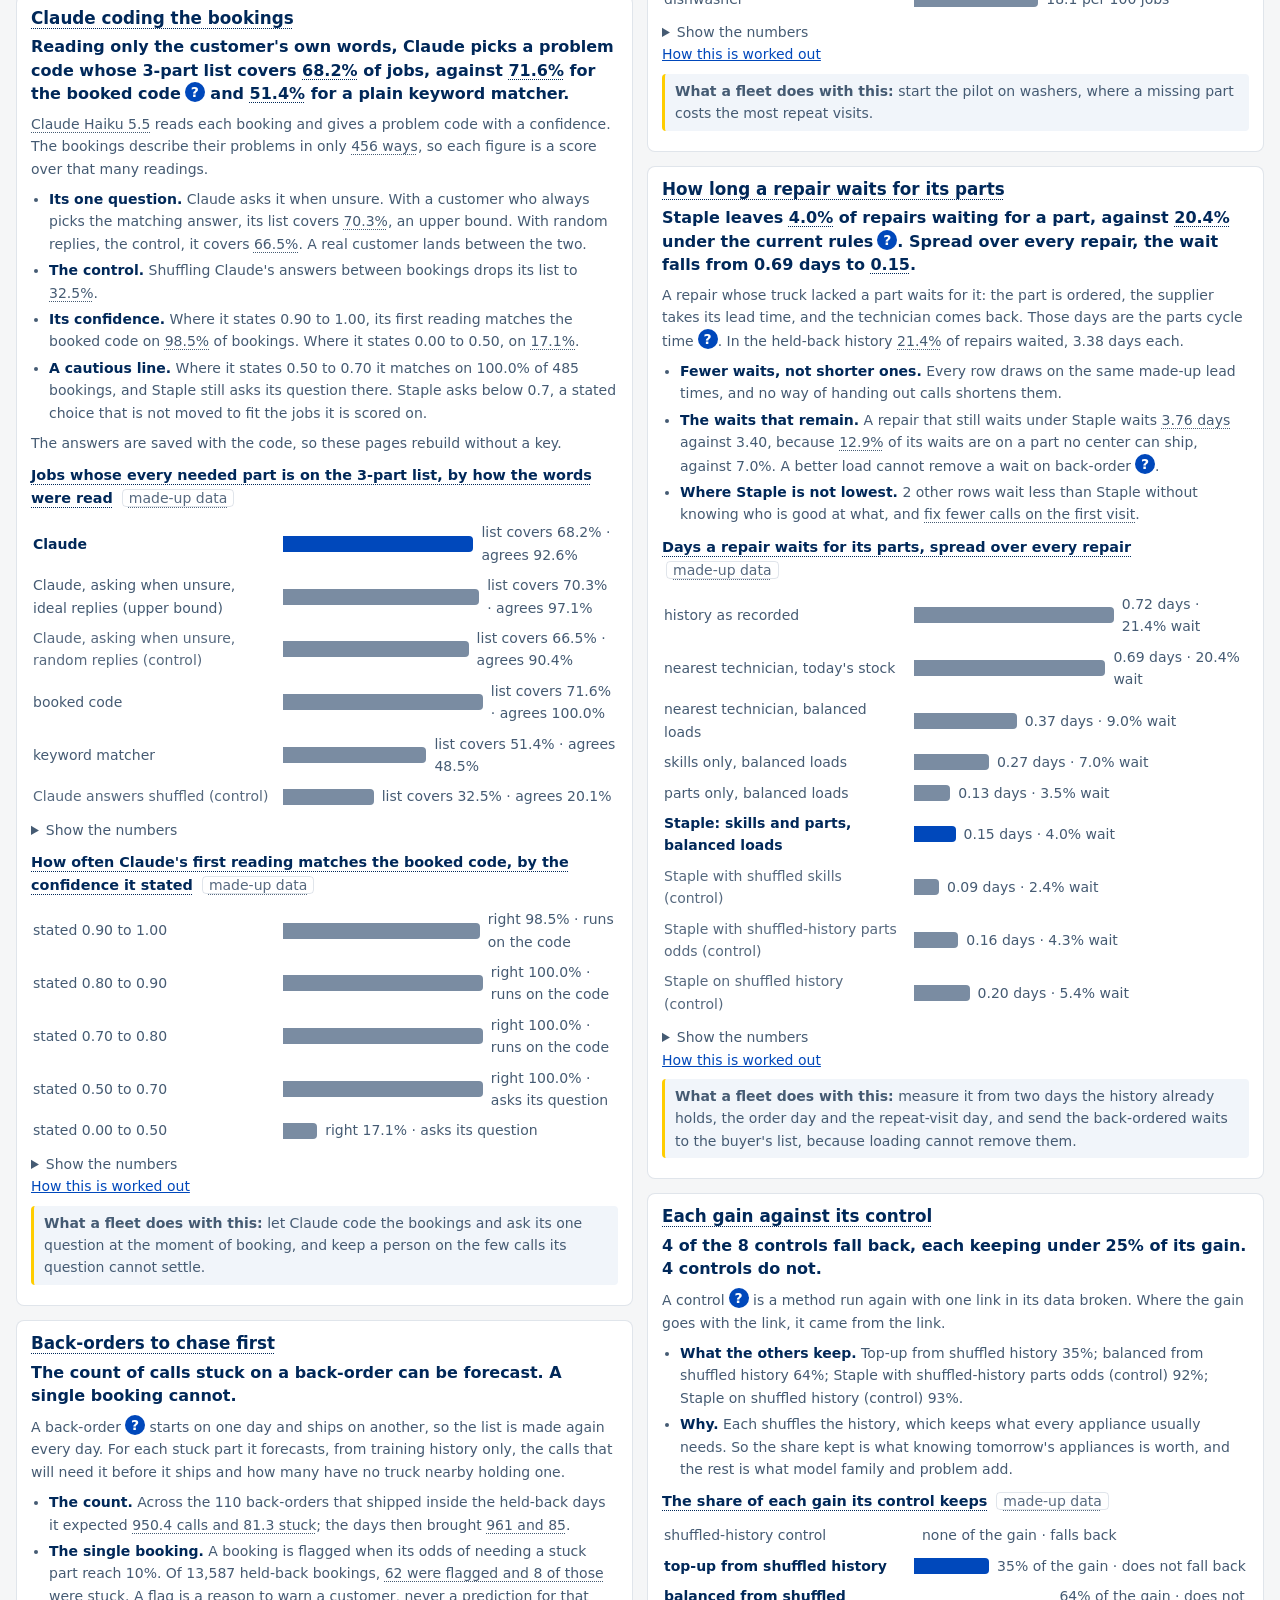
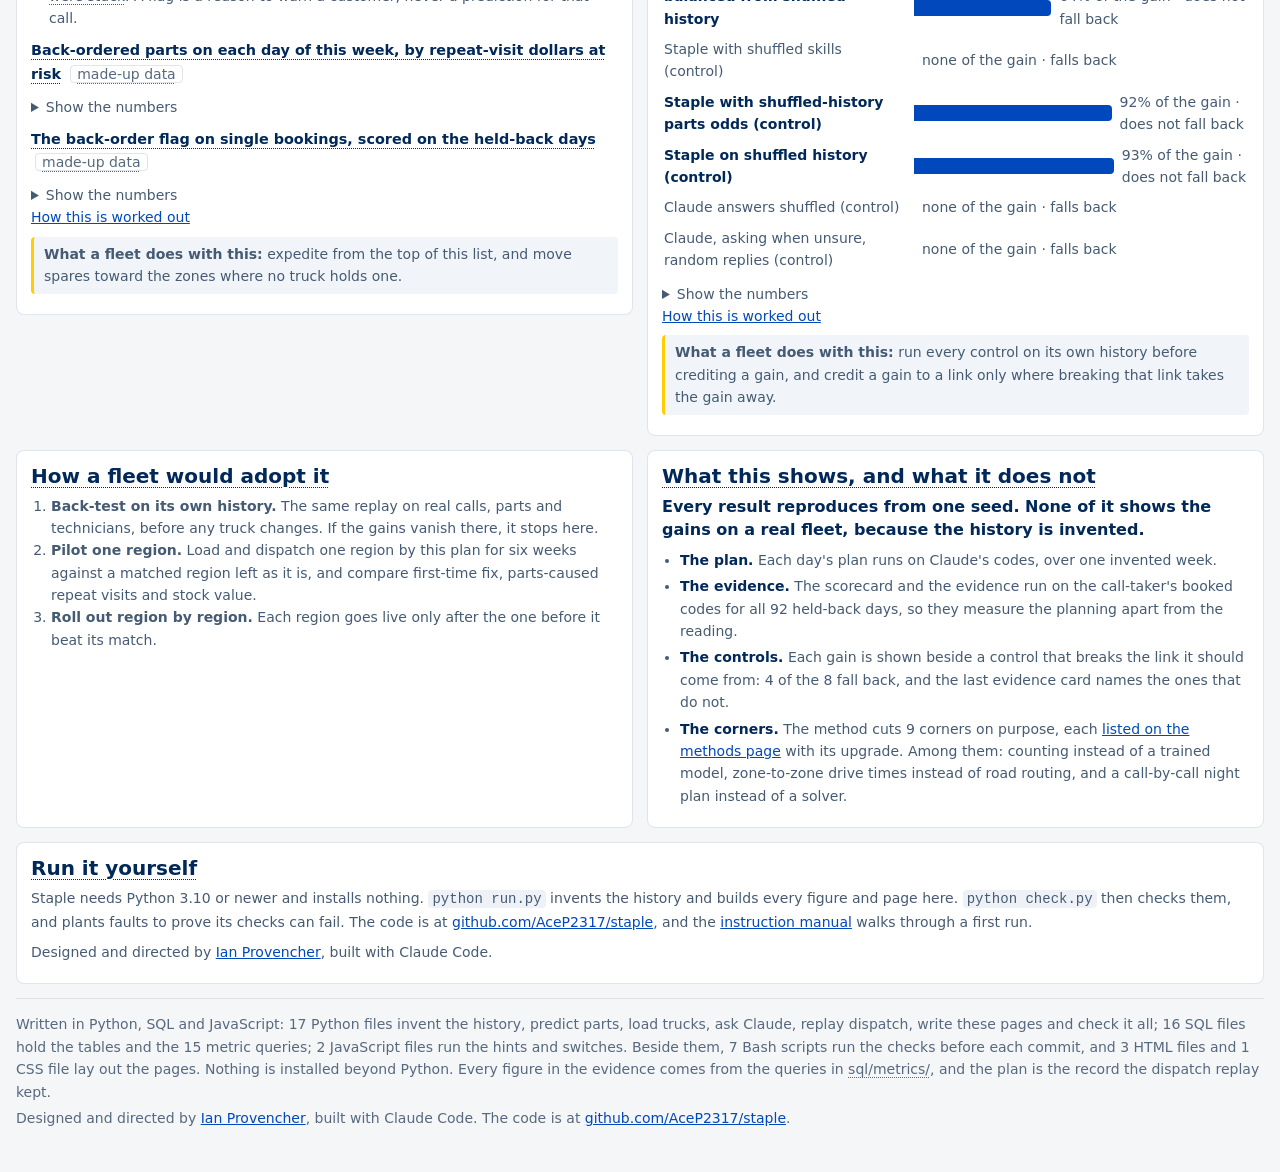
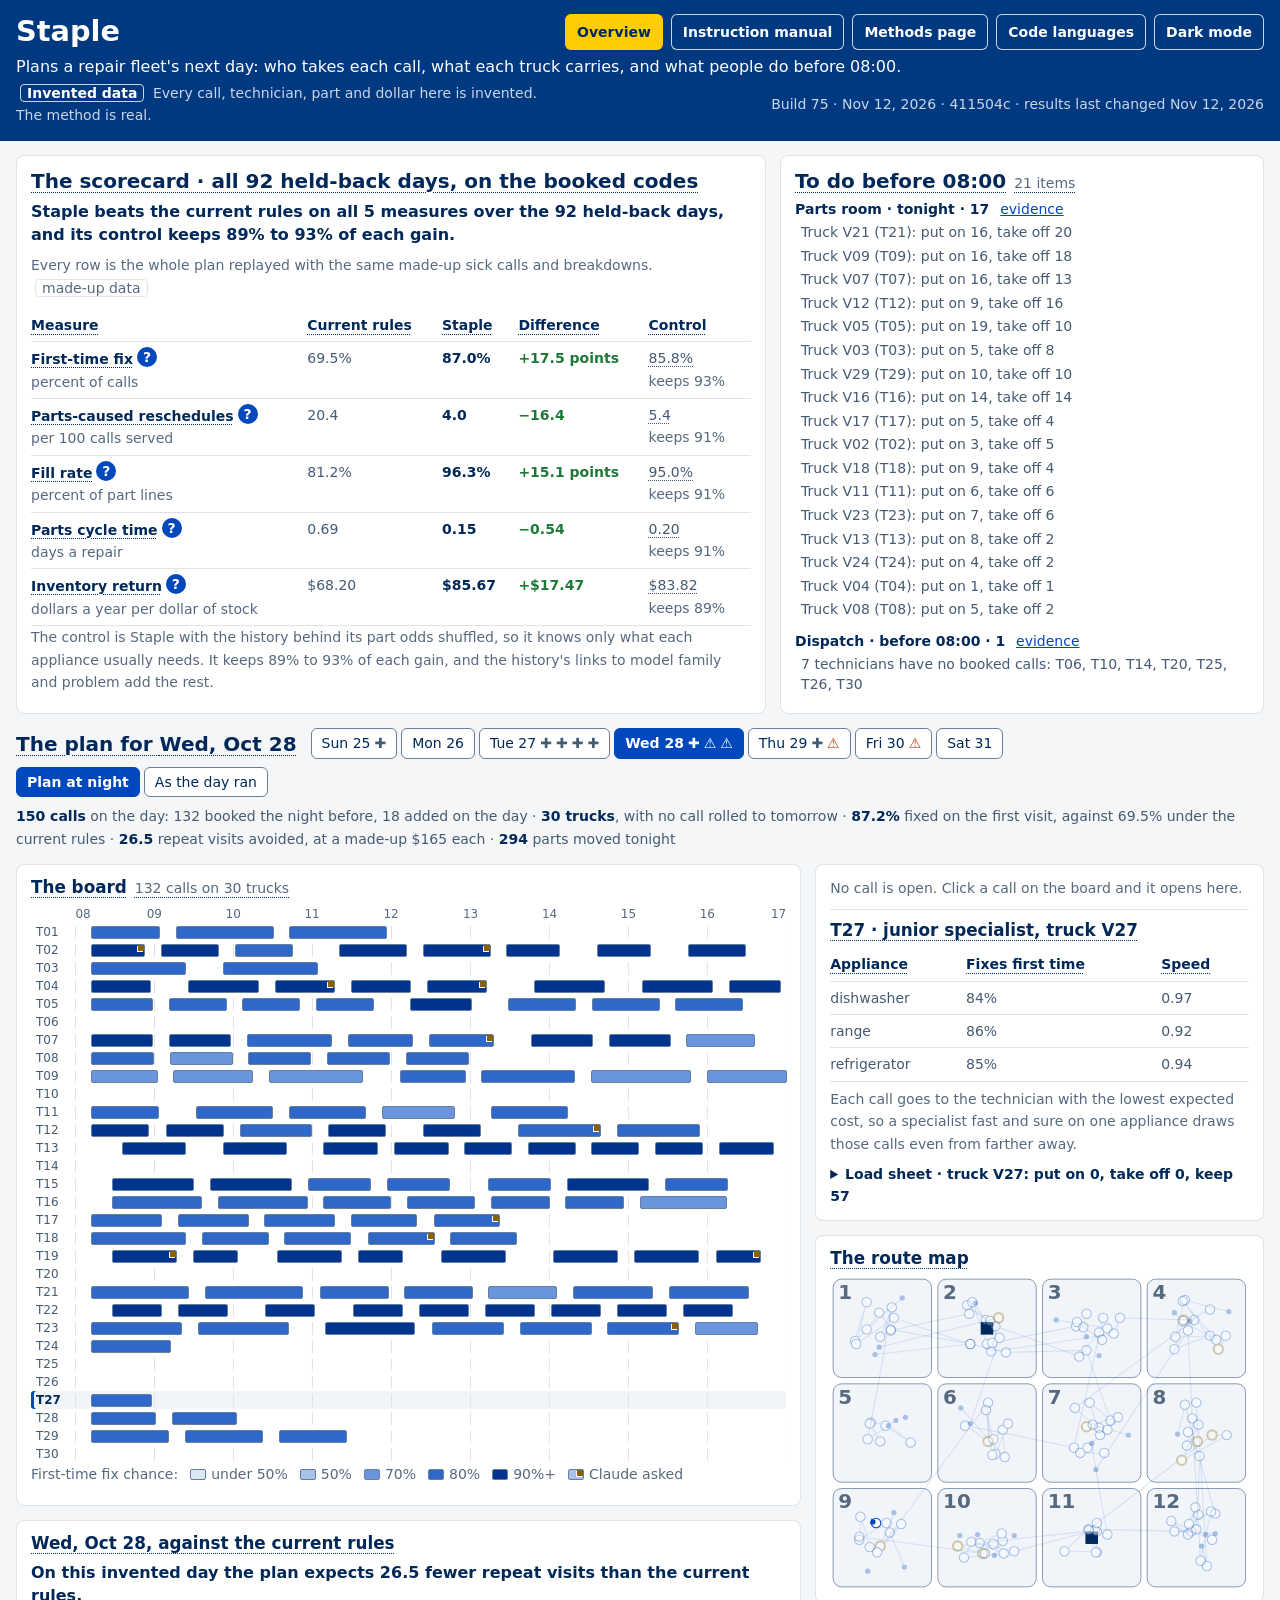
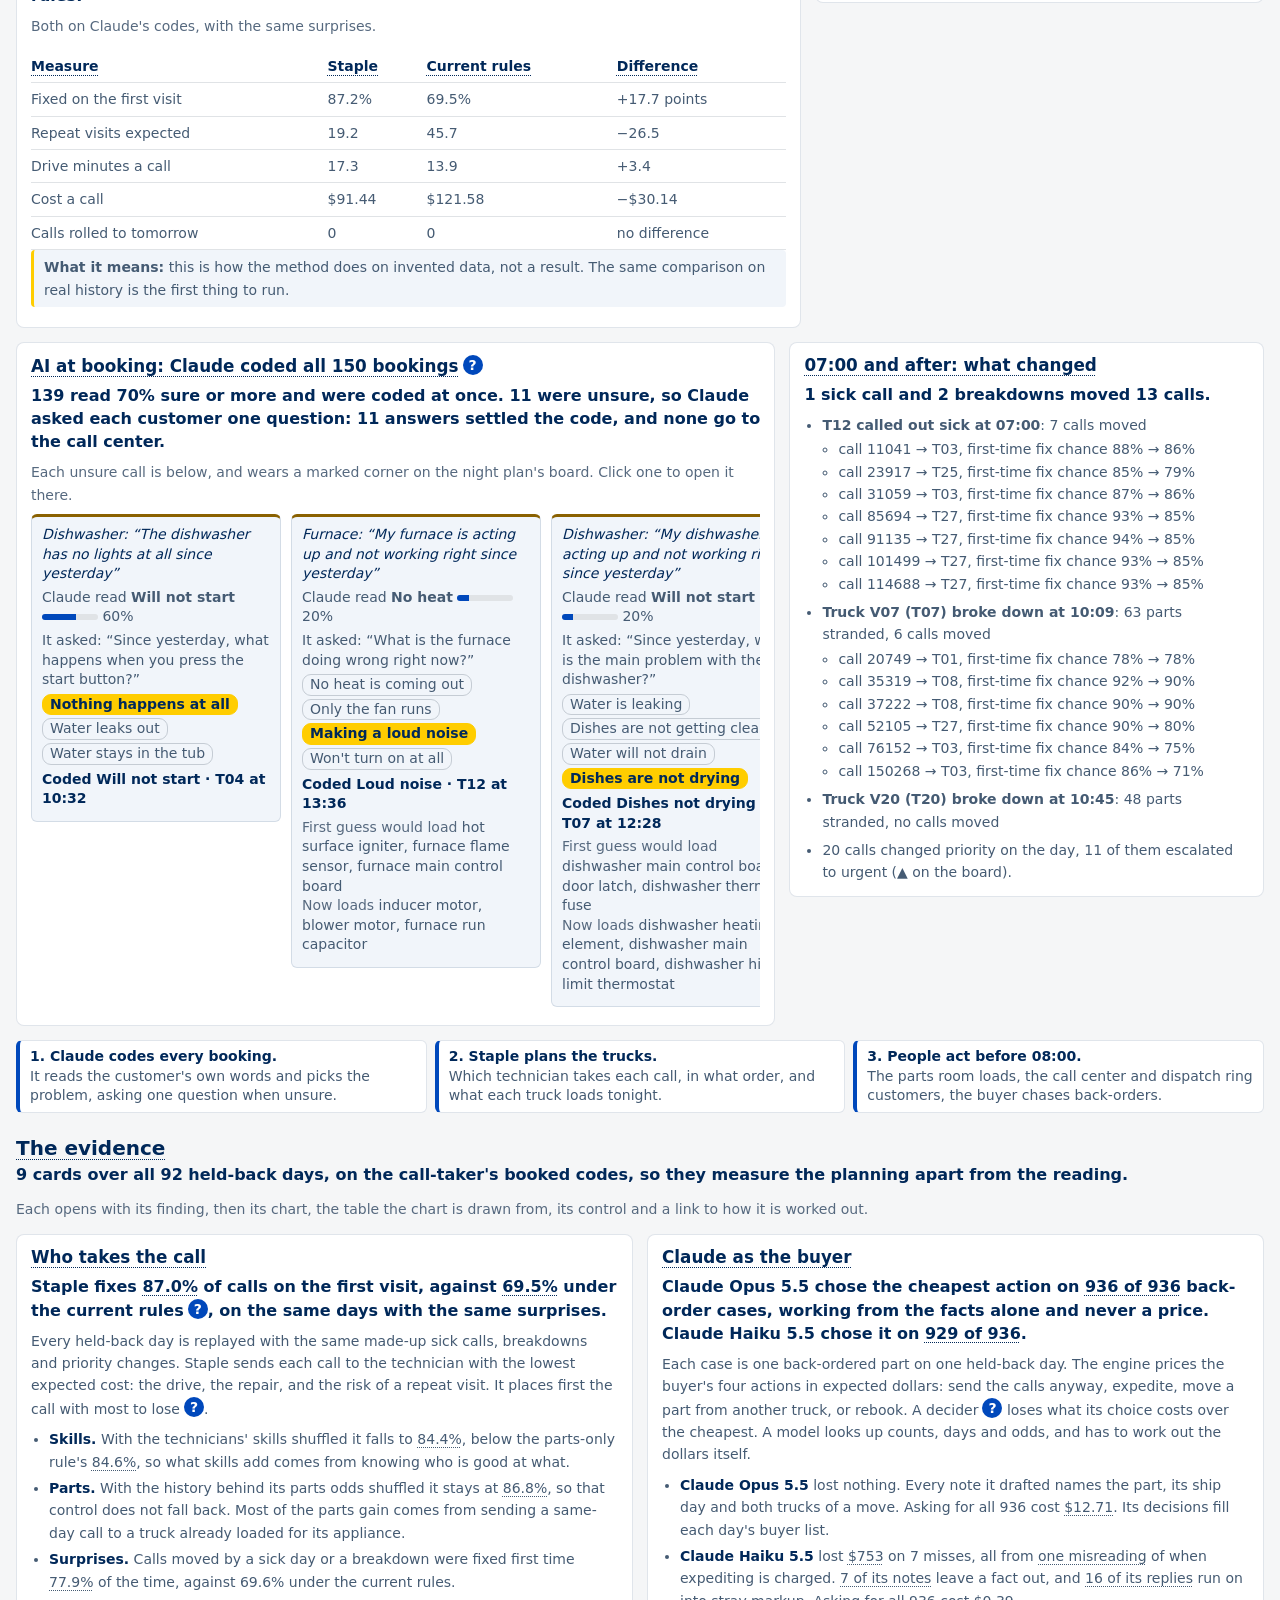
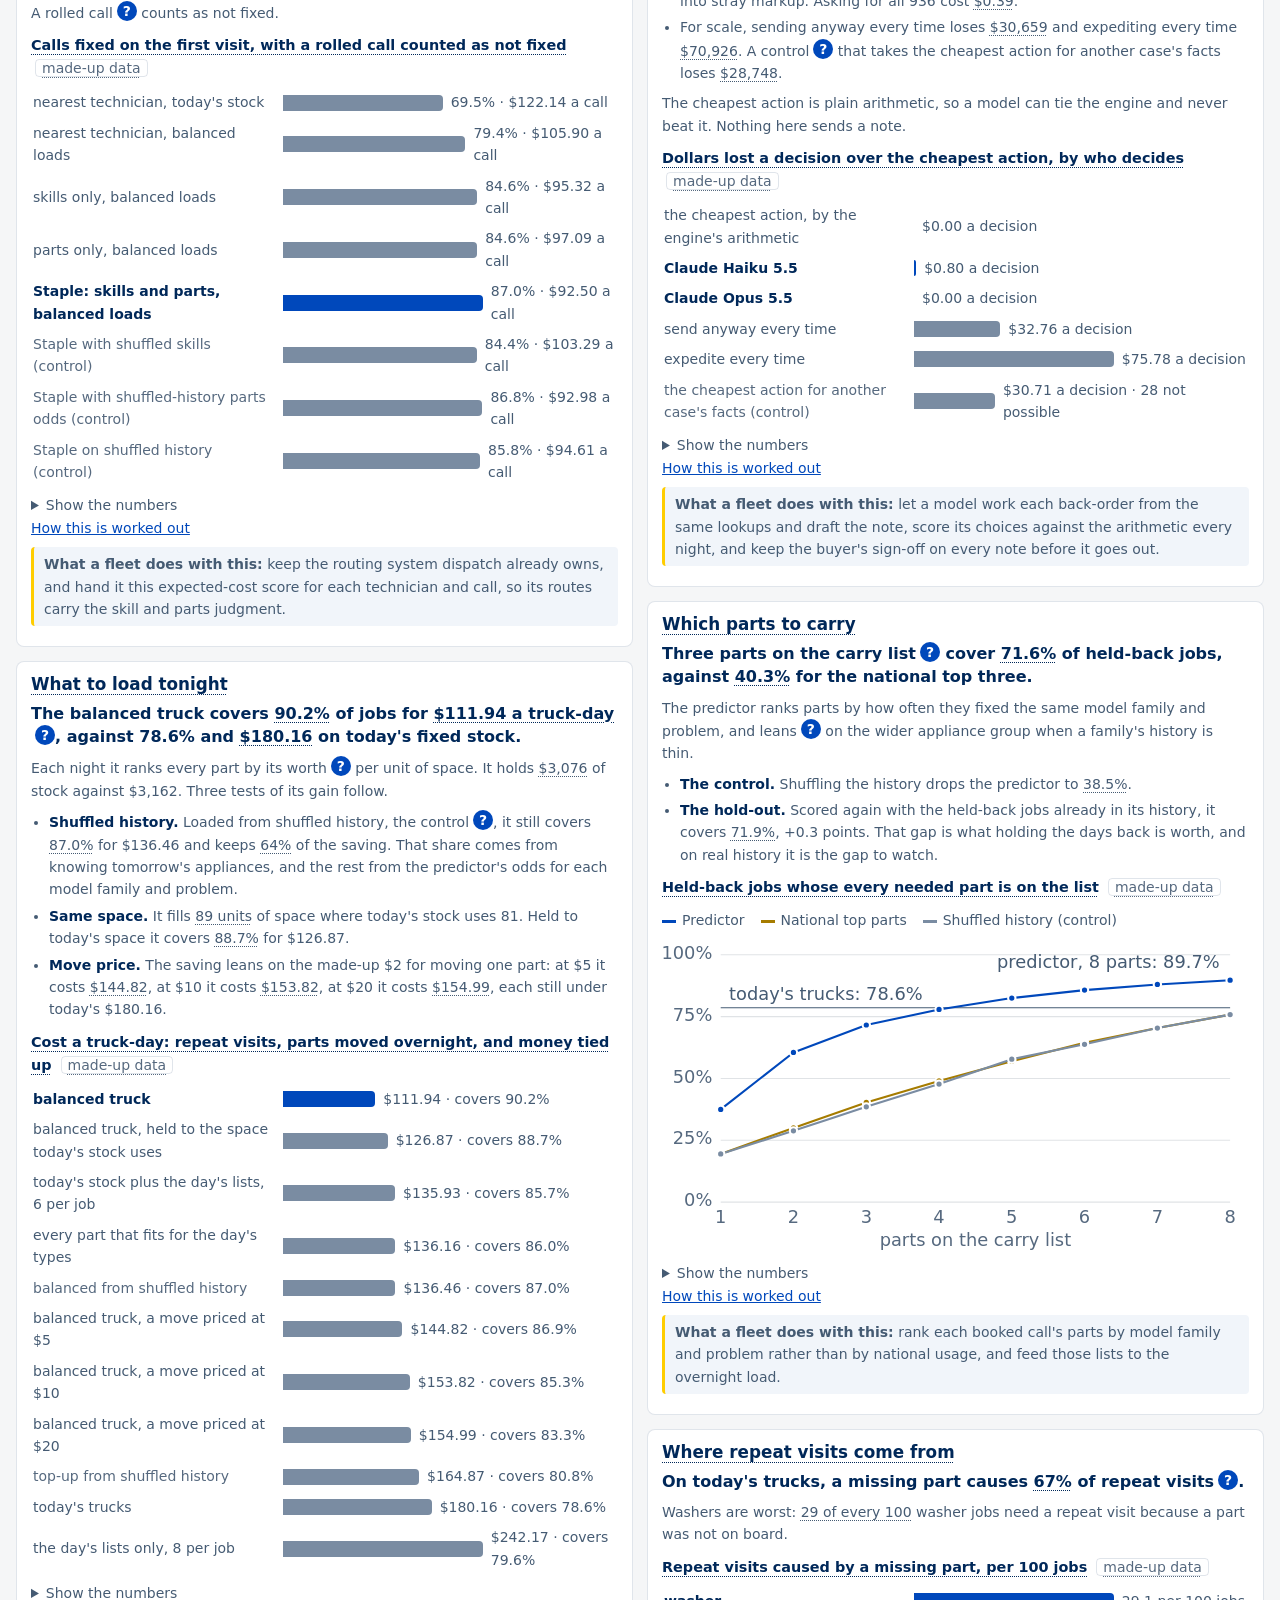
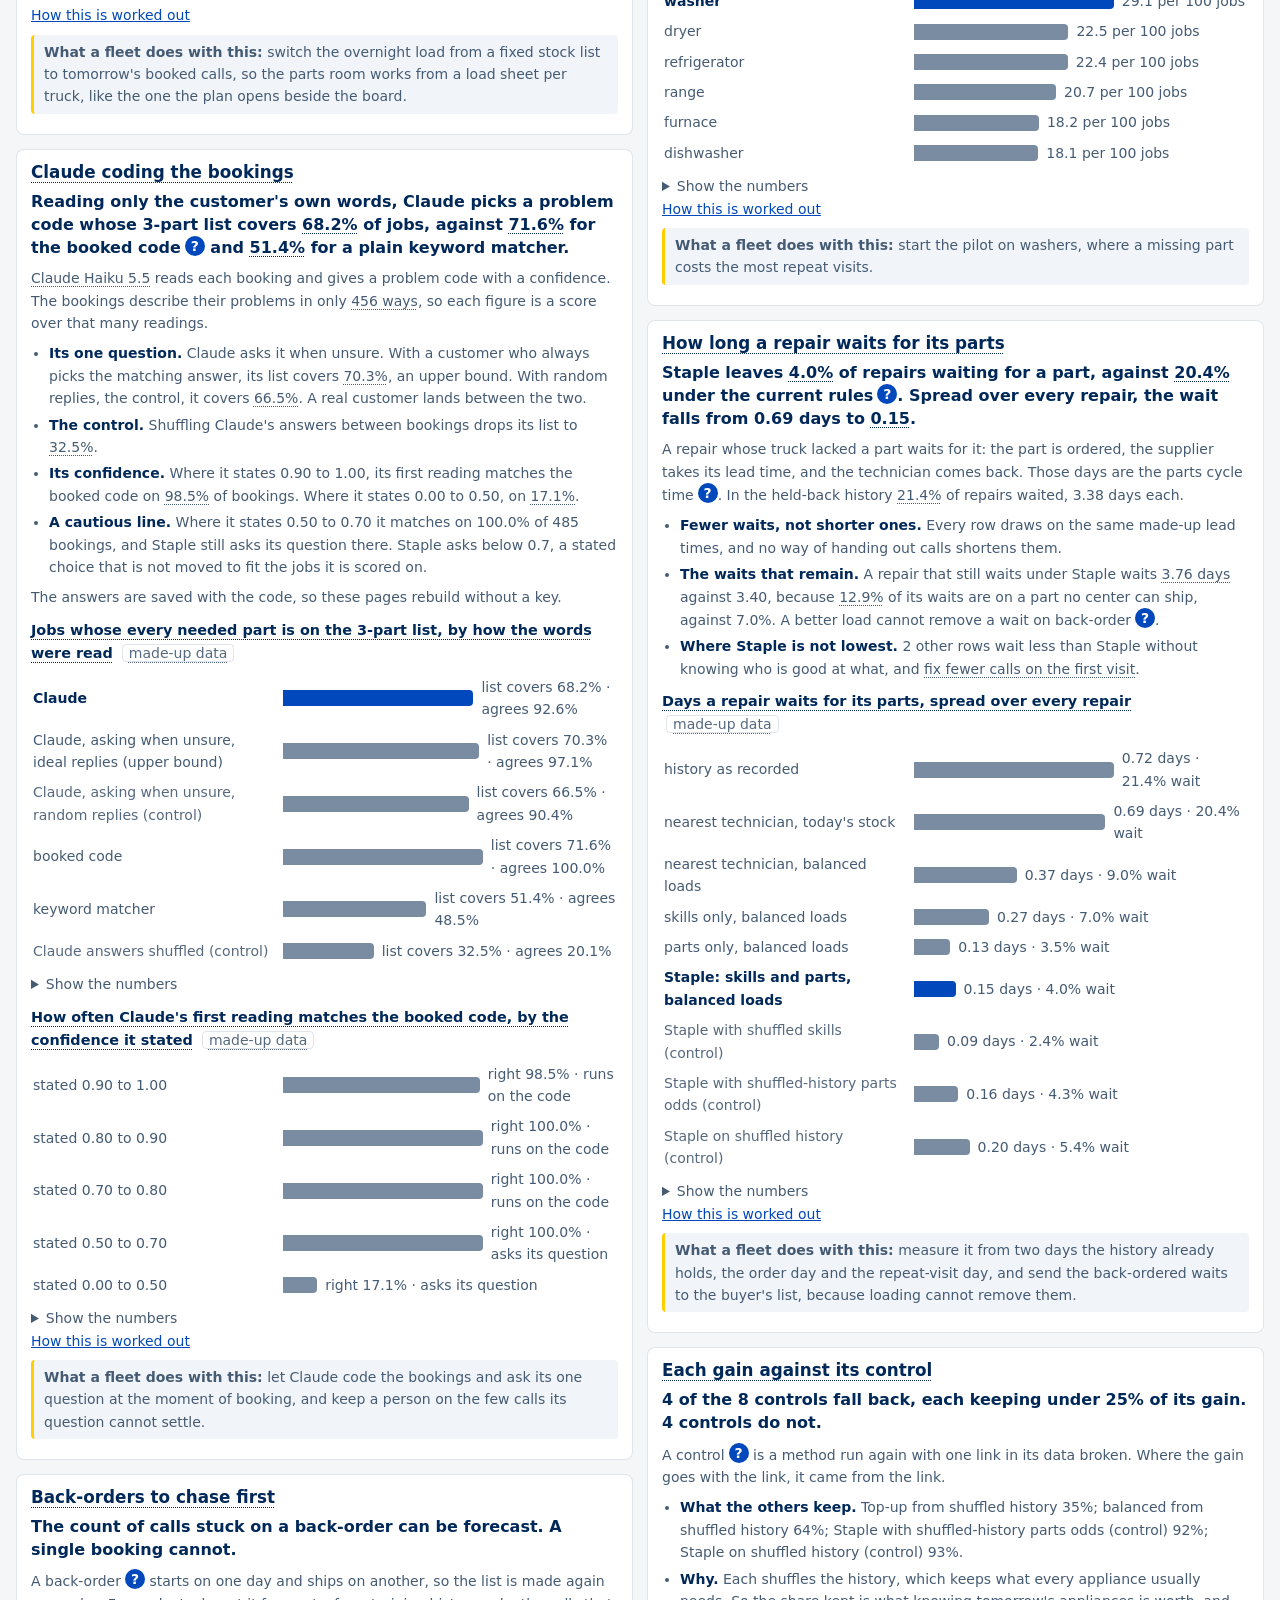
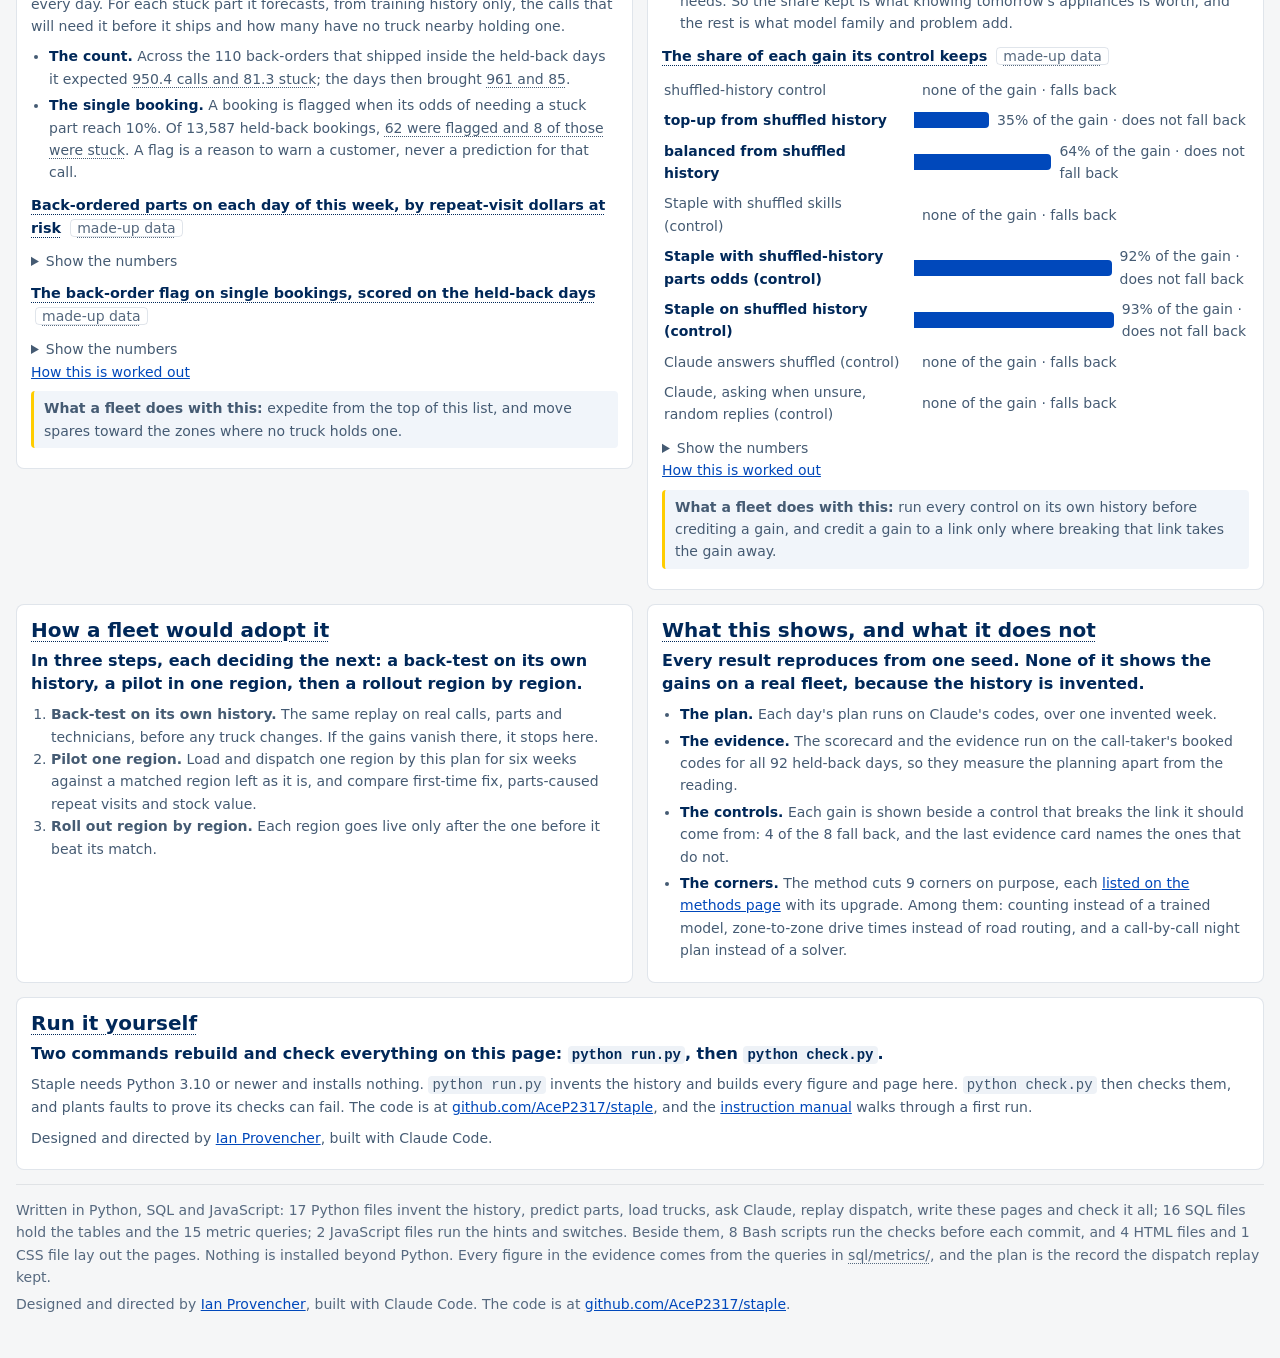
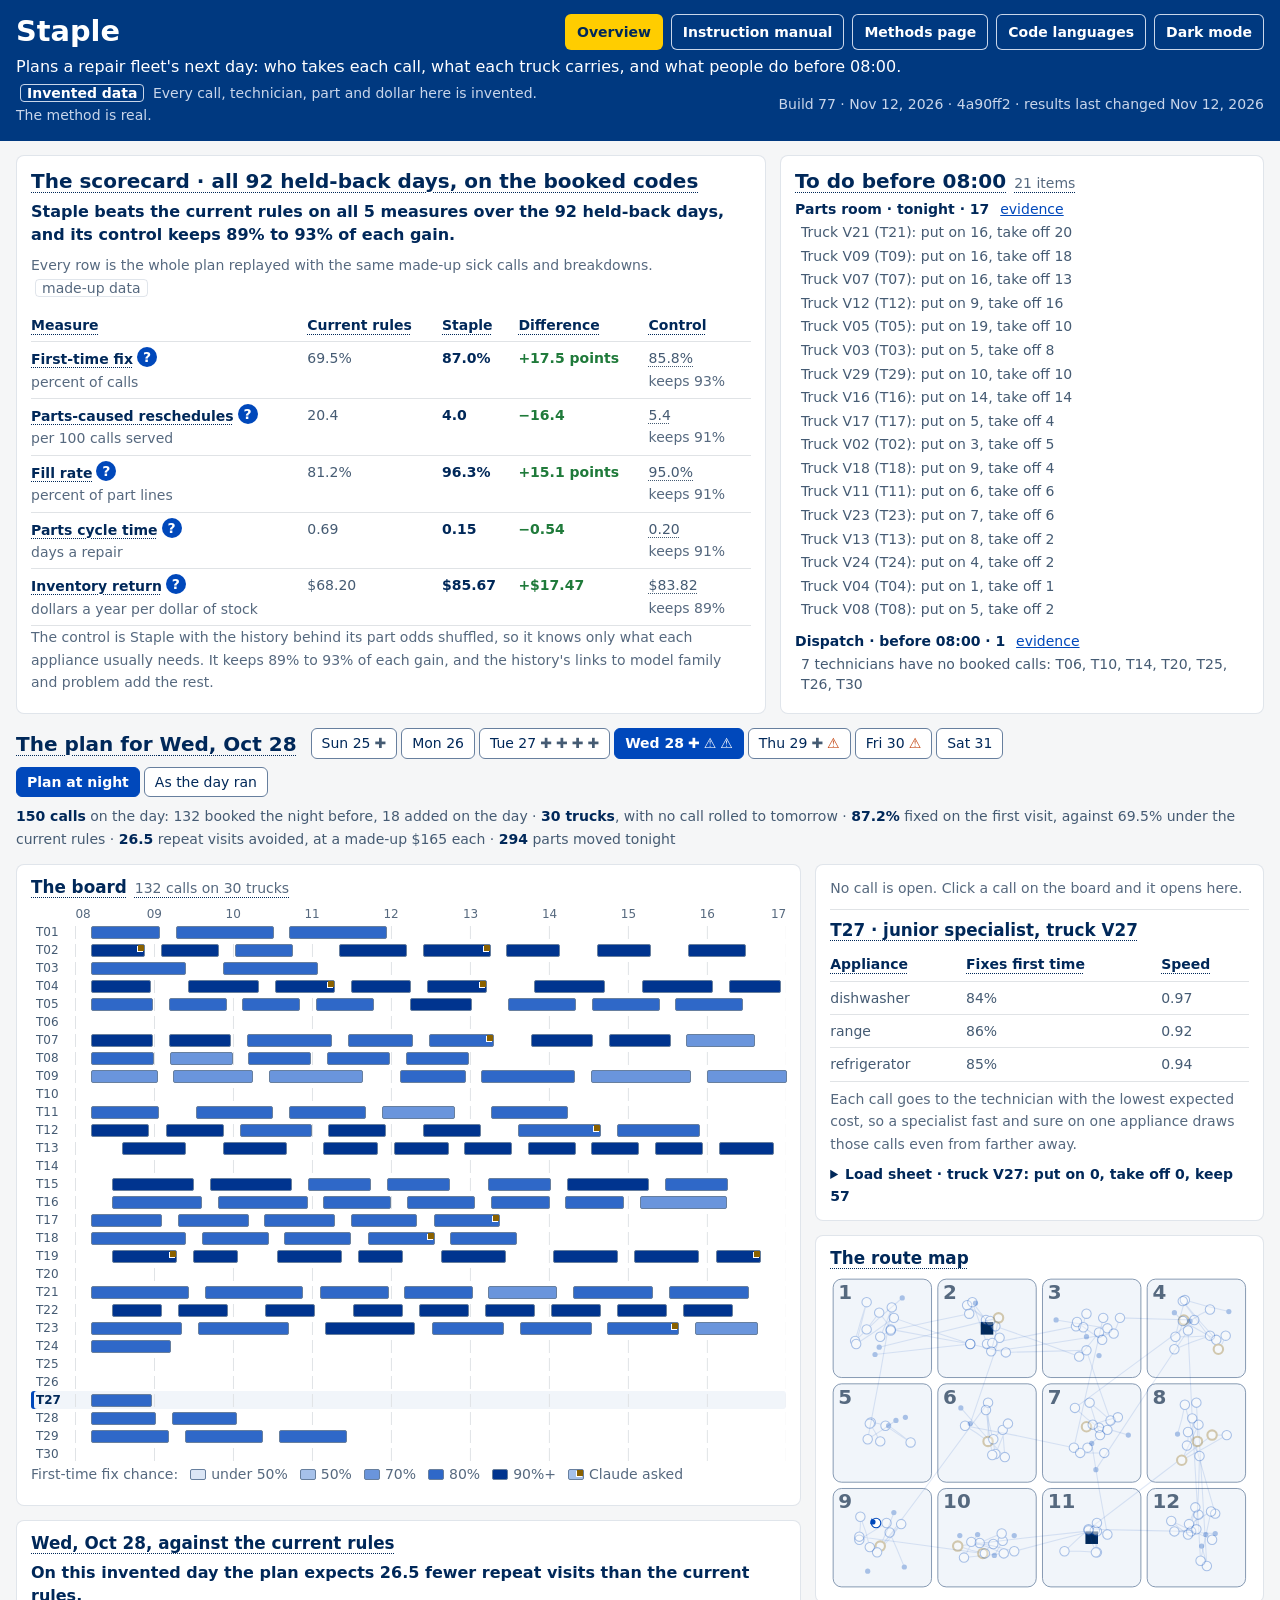
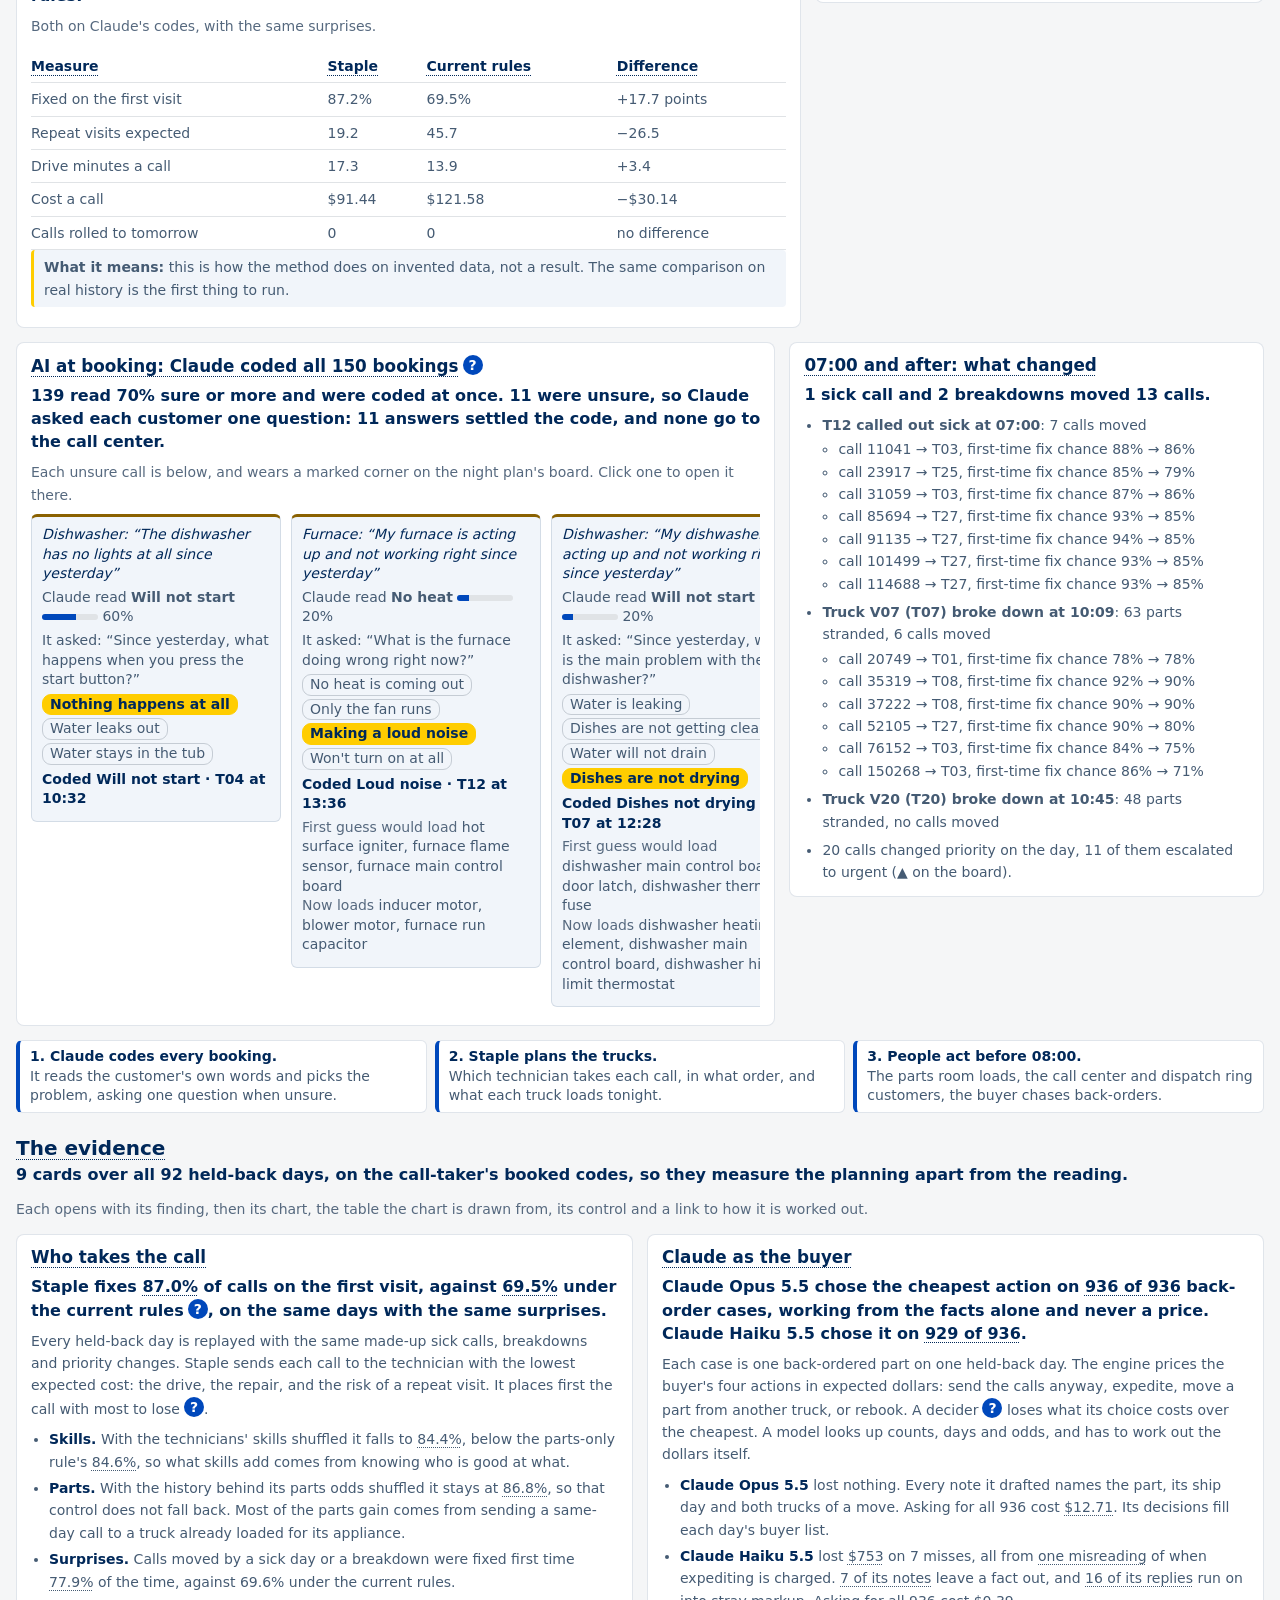
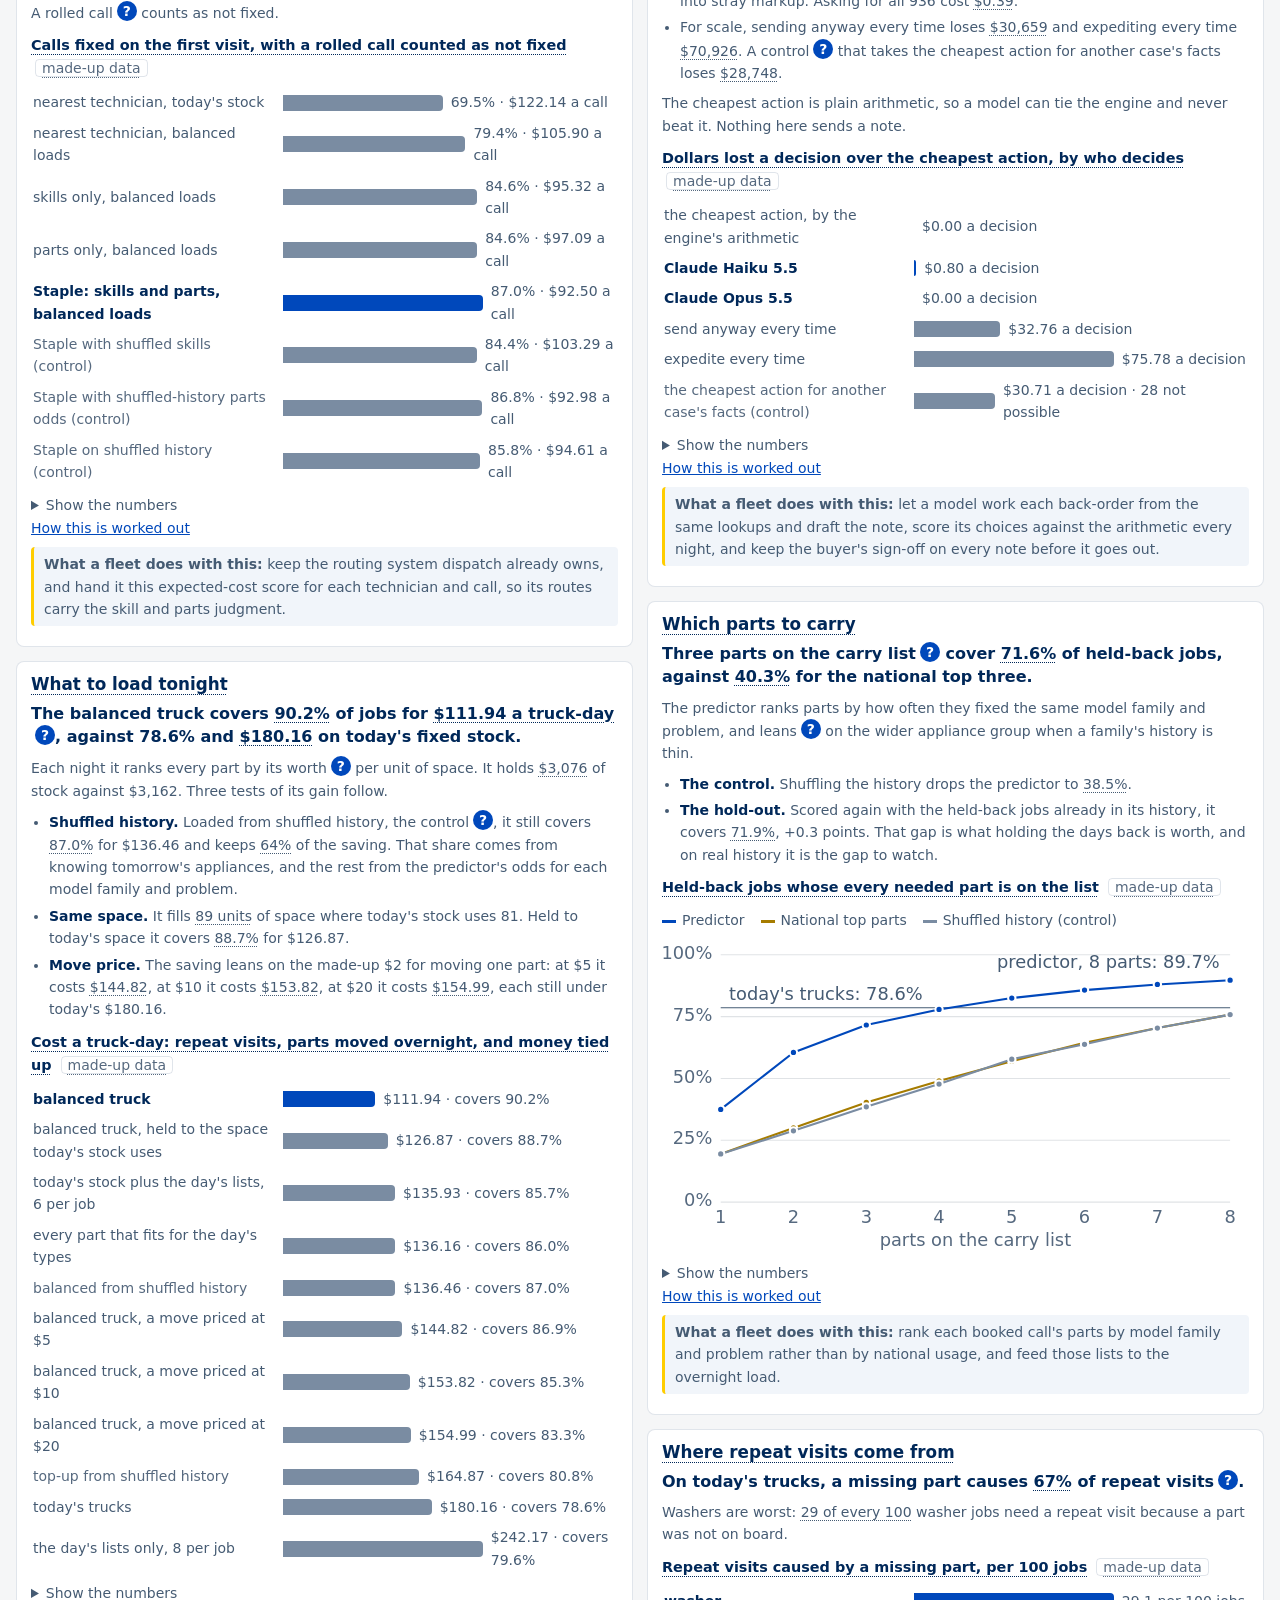
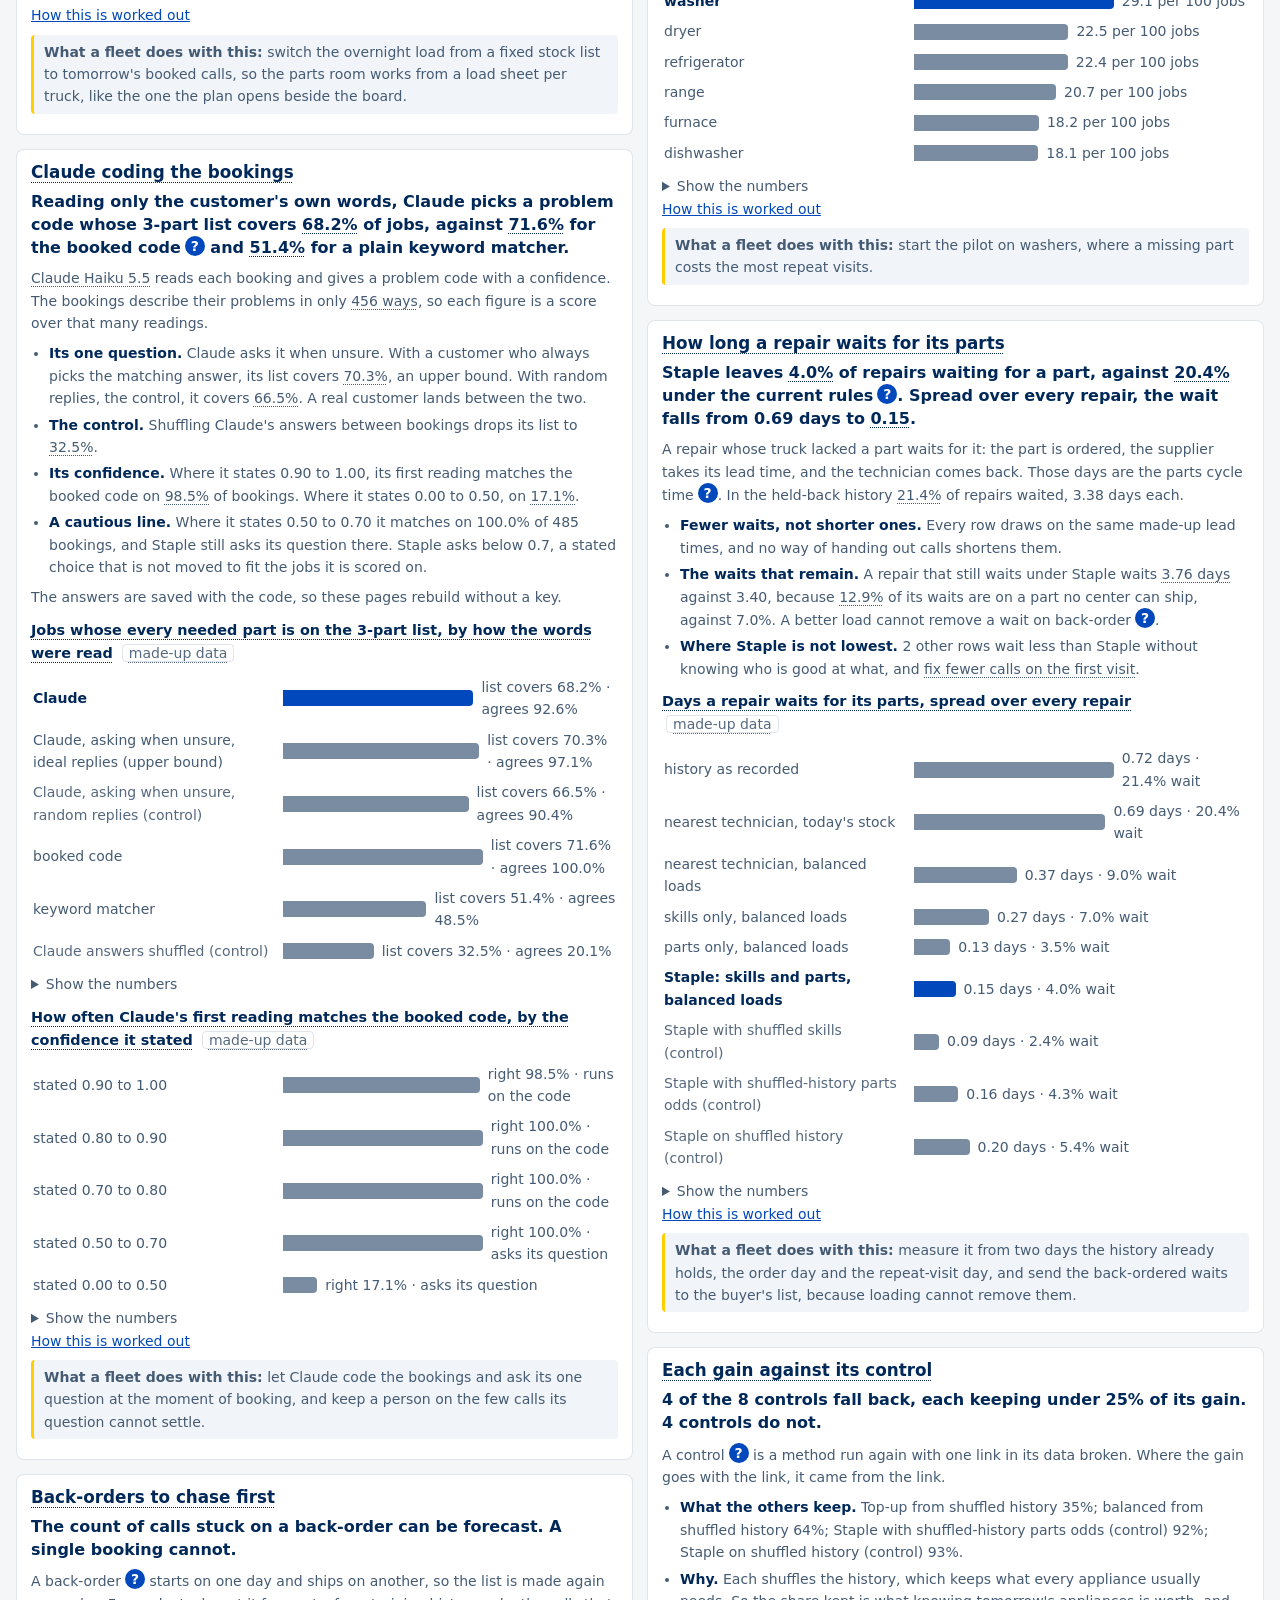
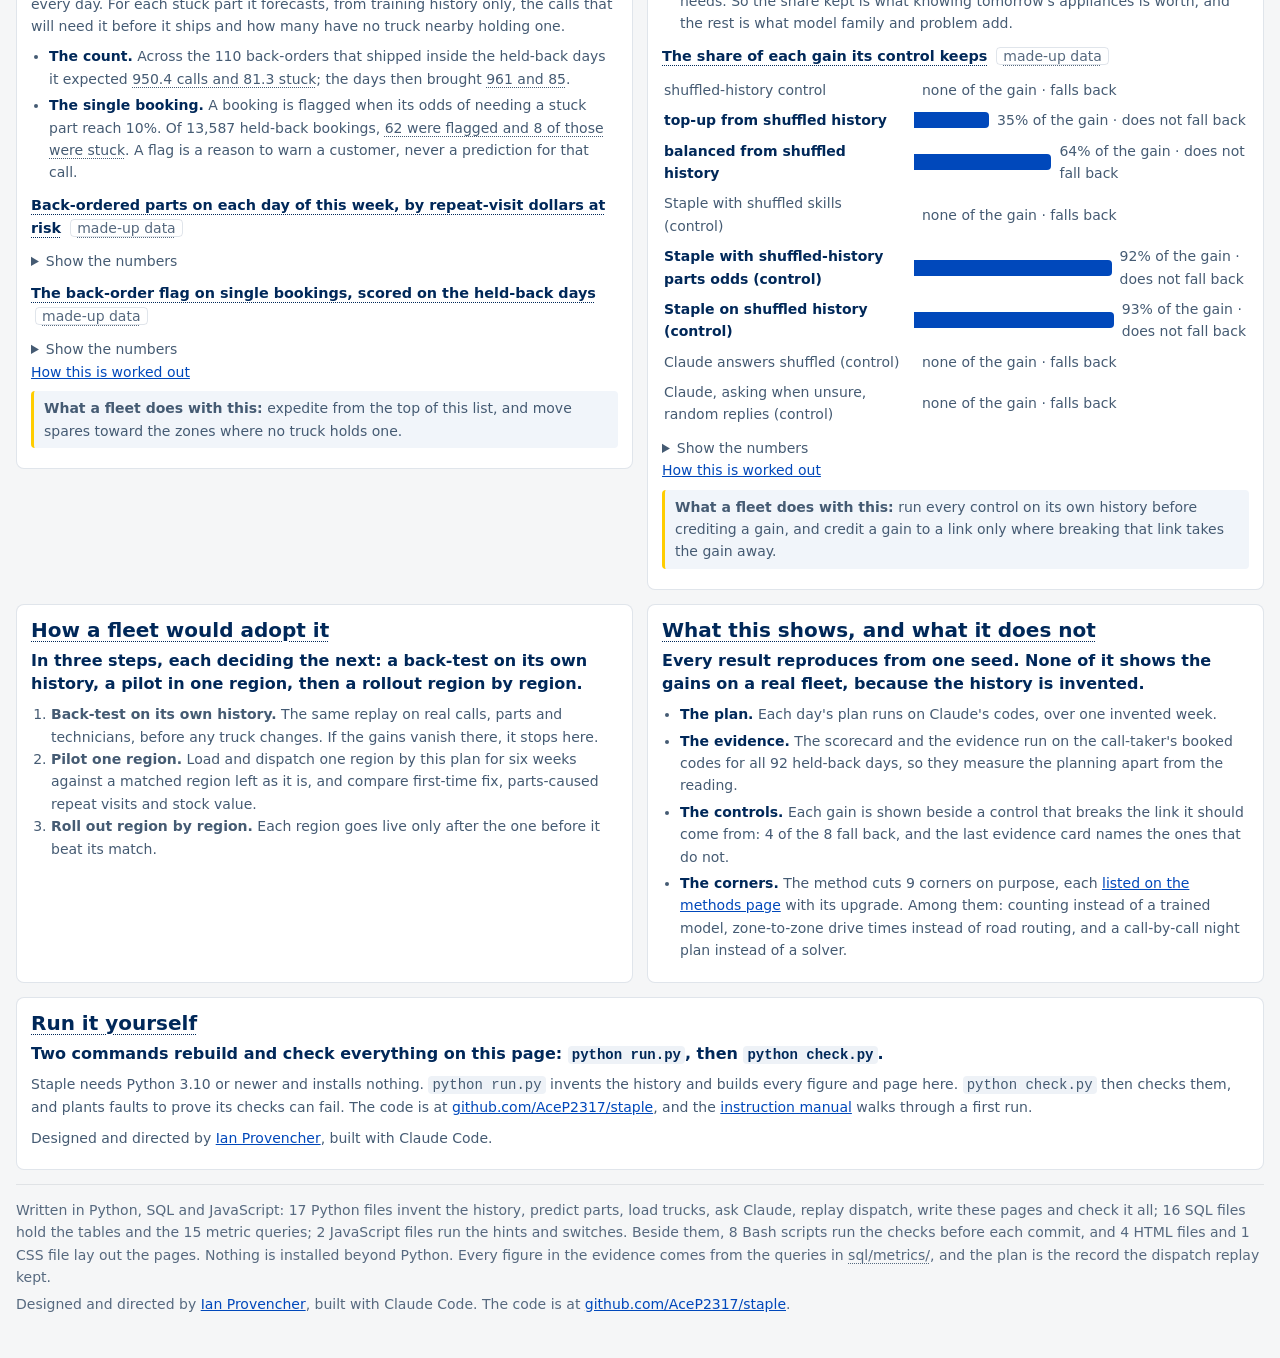
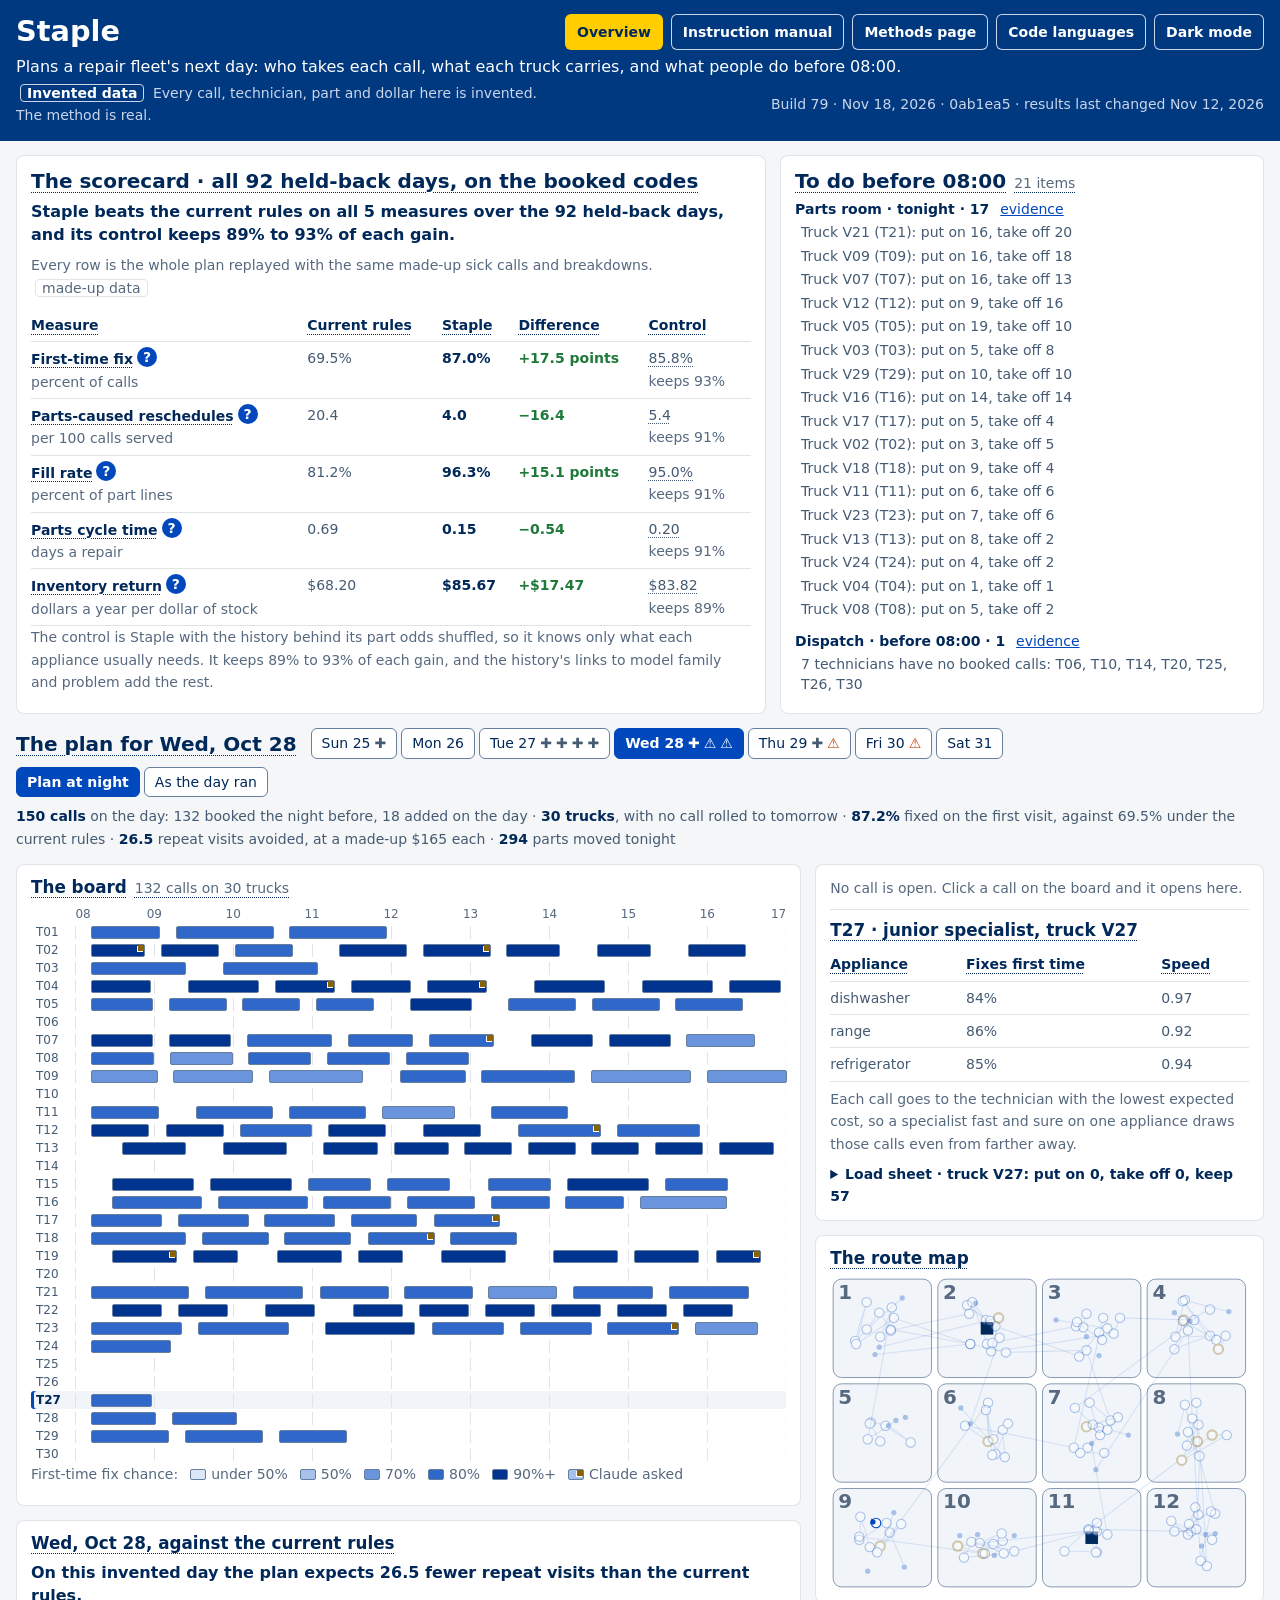
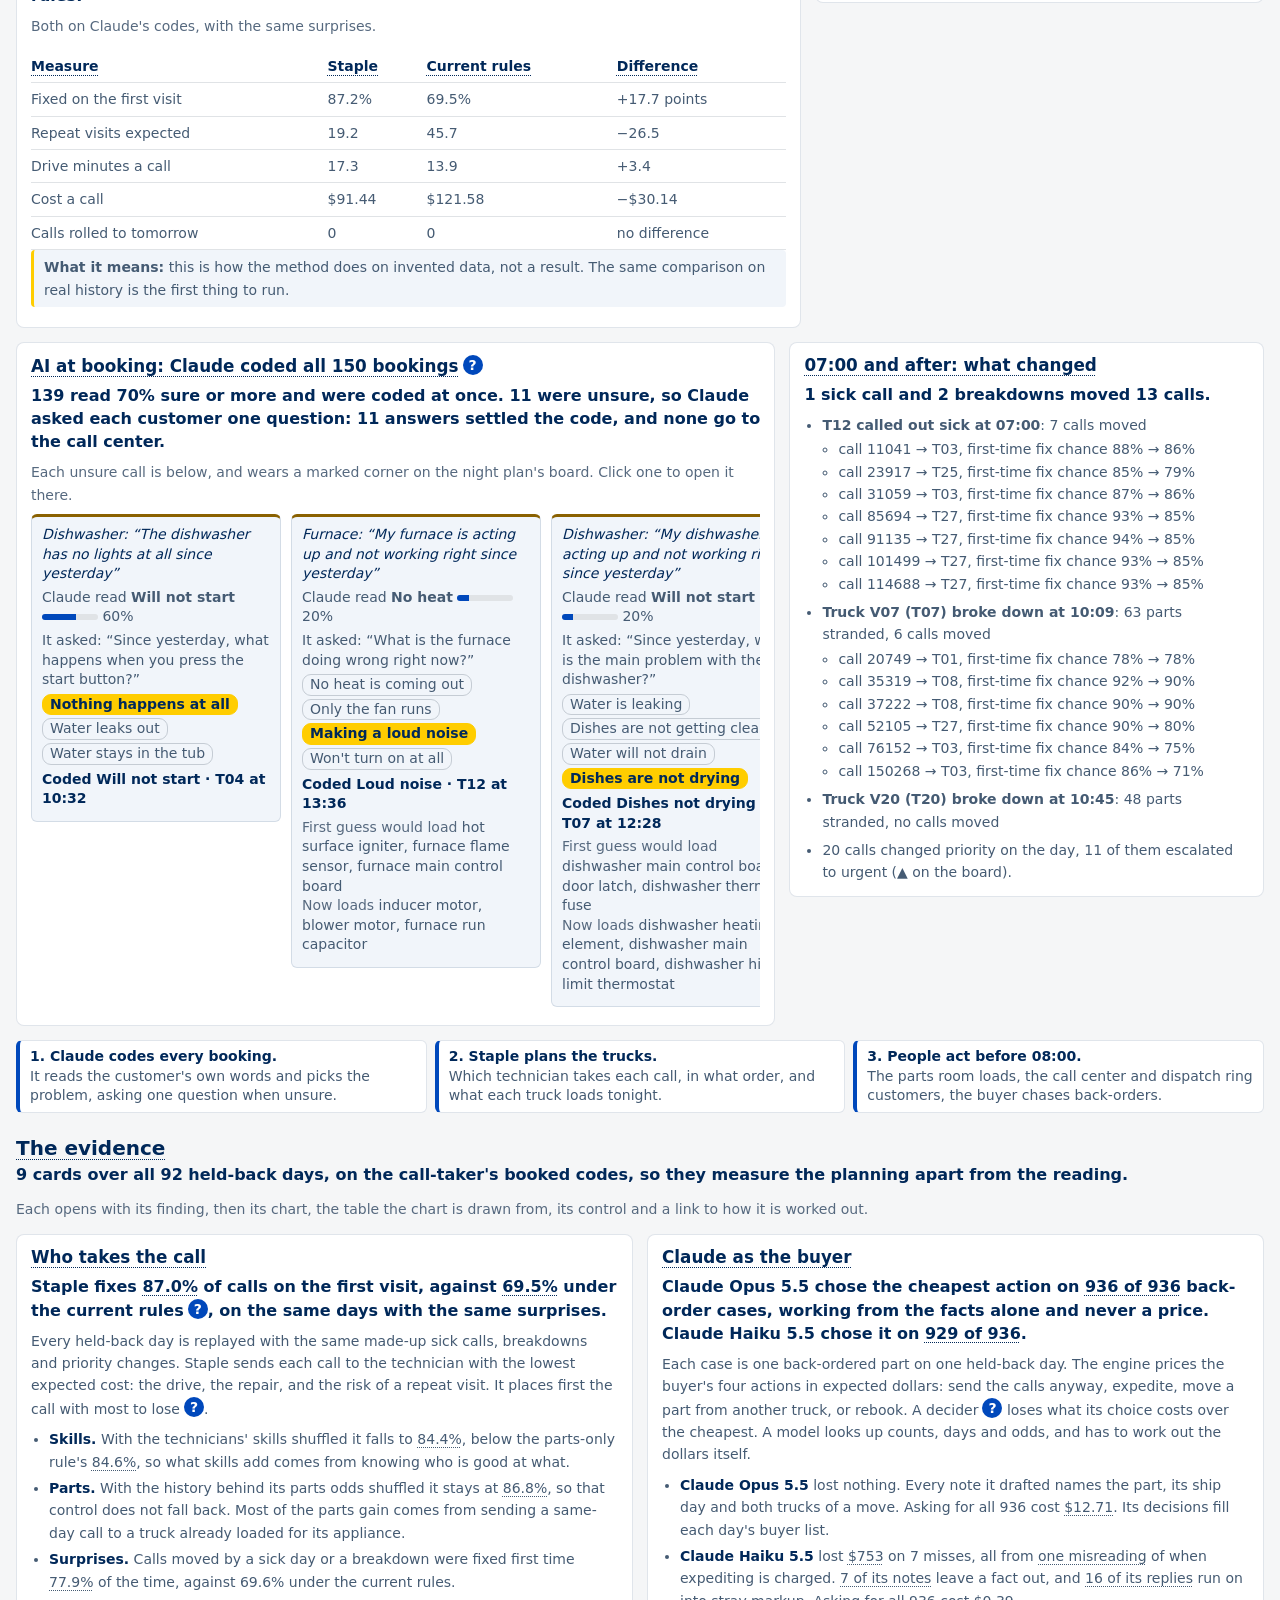
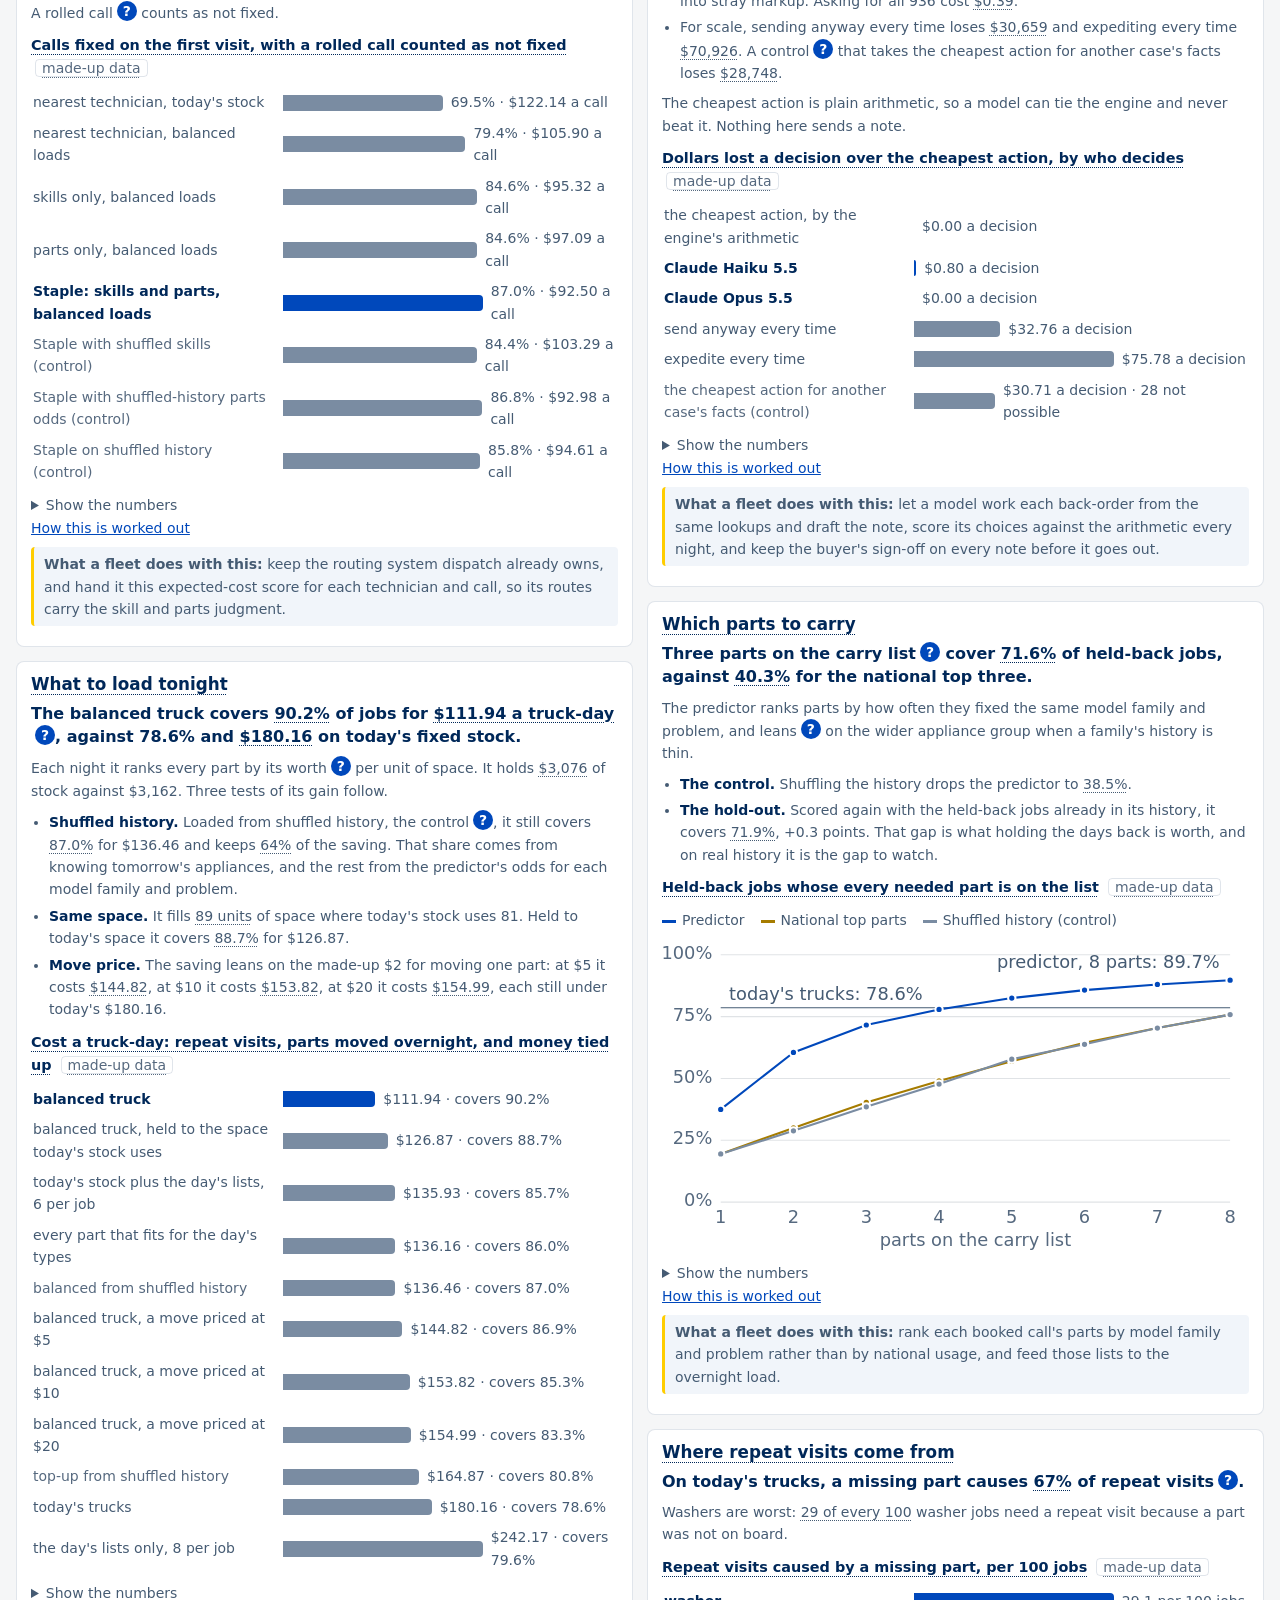
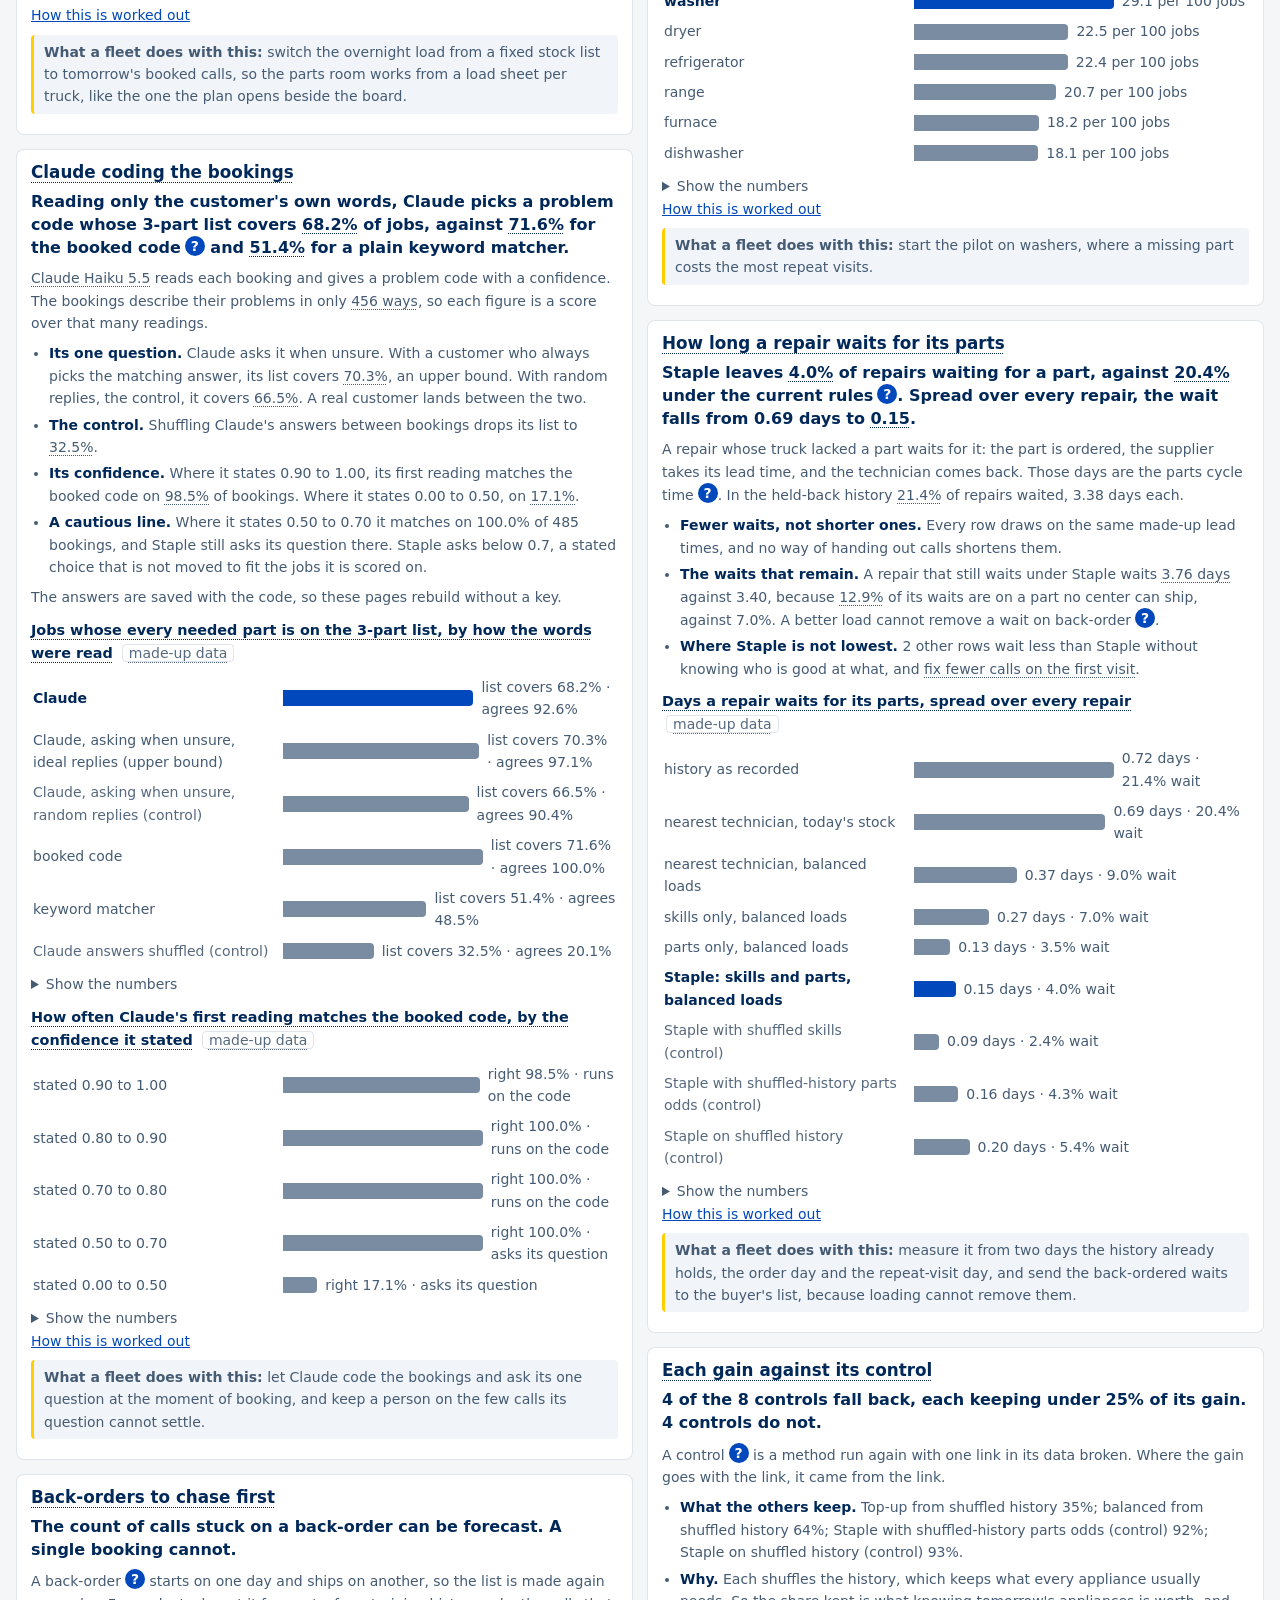
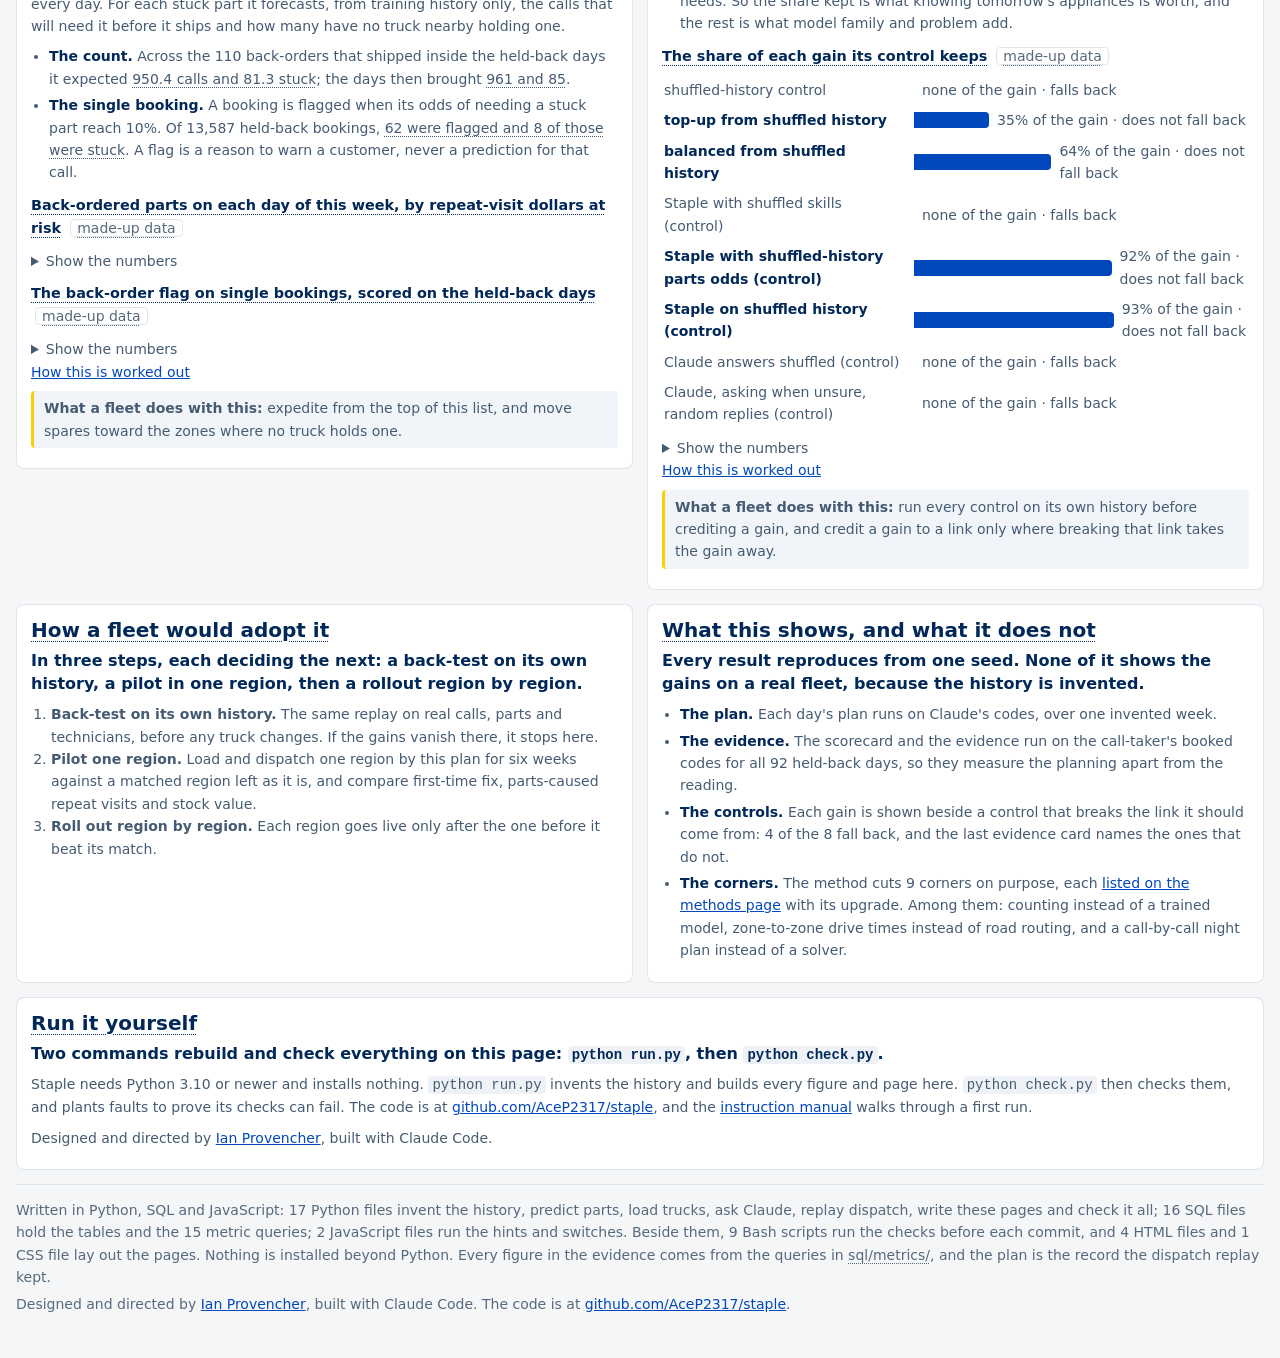
